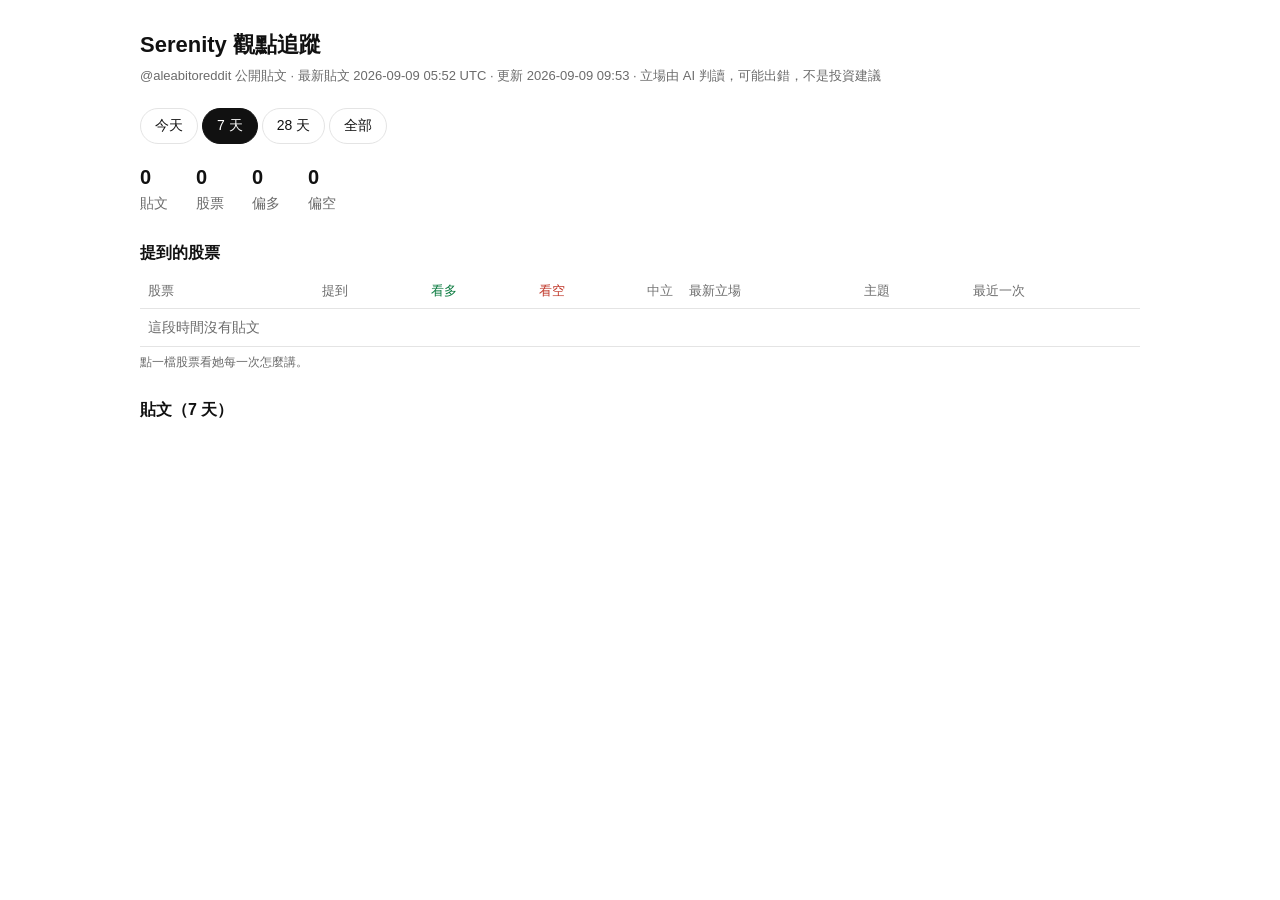
==== index.html @ c9e7c9fe "Serenity X 觀點追蹤器 v2：抓貼文、AI 判讀多空、中文儀表板 Co-Authored-By: Claude Fable 5.1 <noreply@anthropic.com>" ====
<!doctype html>
<html lang="zh-Hant"><head><meta charset="utf-8"><meta name="viewport" content="width=device-width,initial-scale=1">
<title>Serenity 觀點追蹤</title>
<style>
:root{--fg:#111;--mute:#6b6b6b;--line:#e4e4e4;--bg:#fff;--bull:#0a7a3f;--bear:#c0392b;--neu:#777;--hl:#f5f5f5}
*{box-sizing:border-box}
body{margin:0;background:var(--bg);color:var(--fg);font:15px/1.55 "Noto Sans TC",-apple-system,BlinkMacSystemFont,"PingFang TC","Segoe UI",sans-serif}
main{max-width:1040px;margin:0 auto;padding:28px 20px 80px}
h1{font-size:22px;margin:0 0 4px;font-weight:700}
.sub{color:var(--mute);font-size:13px;margin-bottom:22px}
.tabs{display:flex;gap:4px;margin-bottom:18px}
.tabs button{border:1px solid var(--line);background:#fff;padding:6px 14px;border-radius:999px;font:inherit;font-size:14px;cursor:pointer;color:var(--fg)}
.tabs button.on{background:var(--fg);color:#fff;border-color:var(--fg)}
.stats{display:flex;gap:28px;margin-bottom:22px;font-size:14px;color:var(--mute)}
.stats b{color:var(--fg);font-size:20px;display:block;font-weight:600}
h2{font-size:16px;margin:26px 0 10px;font-weight:600}
table{width:100%;border-collapse:collapse;font-size:14px}
th{text-align:left;font-weight:500;color:var(--mute);border-bottom:1px solid var(--line);padding:6px 8px;font-size:13px}
td{padding:8px;border-bottom:1px solid var(--line);vertical-align:top}
tr.row{cursor:pointer}
tr.row:hover td{background:var(--hl)}
tr.row.sel td{background:var(--hl)}
.num{text-align:right;font-variant-numeric:tabular-nums}
.bull{color:var(--bull)}.bear{color:var(--bear)}.neu{color:var(--neu)}
.tag{display:inline-block;font-size:12px;padding:1px 7px;border-radius:4px;border:1px solid currentColor;line-height:1.5;margin-right:6px;white-space:nowrap}
.post{padding:12px 0;border-bottom:1px solid var(--line)}
.post .meta{font-size:12px;color:var(--mute);margin-bottom:4px}
.post .meta a{color:var(--mute)}
.post .lab{margin:2px 0 6px;font-size:13px}
.post .lab span{margin-right:10px}
.post .txt{white-space:pre-wrap;color:#333;font-size:14px}
.post .quoted{margin-top:6px;padding-left:10px;border-left:2px solid var(--line);color:var(--mute);font-size:13px;white-space:pre-wrap}
details summary{cursor:pointer;color:var(--mute);font-size:13px}
#drill{margin-top:8px}
.close{float:right;font-size:13px;color:var(--mute);cursor:pointer;background:none;border:0;font:inherit}
.note{color:var(--mute);font-size:12px;margin-top:6px}
@media(max-width:640px){.stats{gap:16px;flex-wrap:wrap}td,th{padding:6px 4px}.hidem{display:none}}
</style></head><body><main>
<h1>Serenity 觀點追蹤</h1>
<div class="sub">@aleabitoreddit 公開貼文 · 最新貼文 2026-09-09 05:52 UTC · 更新 2026-09-09 09:53 · 立場由 AI 判讀，可能出錯，不是投資建議</div>
<div class="tabs" id="tabs"><button data-d="1">今天</button><button data-d="7" class="on">7 天</button><button data-d="28">28 天</button><button data-d="0">全部</button></div>
<div class="stats" id="stats"></div>
<h2>提到的股票</h2>
<table id="tk"><thead><tr><th>股票</th><th class="num">提到</th><th class="num bull">看多</th><th class="num bear">看空</th><th class="num neu">中立</th><th>最新立場</th><th class="hidem">主題</th><th class="hidem">最近一次</th></tr></thead><tbody></tbody></table>
<div class="note">點一檔股票看她每一次怎麼講。</div>
<div id="drill"></div>
<h2 id="tl-h">貼文</h2>
<div id="tl"></div>
</main>
<script>
const DATA=[{"id": "2097563877273989456", "link": "https://x.com/aleabitoreddit/status/2097563877273989456", "author": "aleabitoreddit", "time": "2026-09-09T05:52:53.000Z", "text": "Special thank you to awodias for the crowdsourced channel check all the way from CIOE 2026 Shenzhen!\n\n- Confirmed that $SIVE is actively engaged with Chinese pluggable makers\n\n- $SIVE has raised lasers prices given tight supply\n\n- 70mW lasers seem the most tight given association", "social": "", "quoted": "$SIVE — quick channel check from Sivers’ booth at CIOE 2026 today.\n\nStopped by Sivers’ booth and spoke with their Sales Director for China, Korea & Japan.\n\nA few takeaways from our conversation:\n\n1/ China customer engagement\n\nQ: Are you currently in contact with Chinese  x.com/aleabitoreddit…", "tickers": [{"t": "SIVE", "stance": "bullish", "reason": "raising laser prices amid tight supply, active China engagement", "reason_zh": "雷射漲價，積極接觸中國客戶"}], "theme": "CW lasers", "paywalled": false, "zh": "特別感謝 awodias，從 CIOE 2026 深圳幫忙做通路查核。\n確認 $SIVE 有積極跟中國插拔式模組廠商接觸。\n$SIVE 因供給吃緊已調漲雷射價格。\n70mW 雷射看起來最吃緊。", "quoted_zh": "$SIVE，今天在 CIOE 2026 對 Sivers 攤位做了快速通路查核。\n在 Sivers 攤位停留，跟他們負責中國、韓國、日本的業務總監聊過。\n幾個重點:\n1/ 中國客戶接觸\n問:你們目前有跟中國…", "theme_zh": "連續波雷射"}, {"id": "2097399066959491480", "link": "https://x.com/aleabitoreddit/status/2097399066959491480", "author": "aleabitoreddit", "time": "2026-09-08T18:58:00.000Z", "text": "How", "social": "", "quoted": "", "tickers": [], "theme": "", "paywalled": false, "zh": "為什麼", "quoted_zh": "", "theme_zh": ""}, {"id": "2097365614402969638", "link": "https://x.com/aleabitoreddit/status/2097365614402969638", "author": "aleabitoreddit", "time": "2026-09-08T16:45:04.000Z", "text": "Goldman Sachs in their recent note upgraded their global optical module market forecast to:  \n\n- $67.7 billion (+33% revision) for 2026\n- $131.4 billion (+81% revision) for 2027\n- $148.5 billion (+115% revision) for 2028\n\nFor \n$NVDA\n Rubin Ultra, GS increased its modeled optical", "social": "", "quoted": "", "tickers": [{"t": "NVDA", "stance": "neutral", "reason": "GS raised optical forecasts, modeled Rubin Ultra optical content", "reason_zh": "高盛上調光模組預測與含量"}], "theme": "optical modules", "paywalled": false, "zh": "高盛最新報告上調全球光模組市場預測:\n2026年 $67.7 billion（上修 +33%）\n2027年 $131.4 billion（上修 +81%）\n2028年 $148.5 billion（上修 +115%）\n針對 $NVDA Rubin Ultra，高盛也調高了模型中的光…", "quoted_zh": "", "theme_zh": "光模組"}, {"id": "2097359810950037904", "link": "https://x.com/aleabitoreddit/status/2097359810950037904", "author": "aleabitoreddit", "time": "2026-09-08T16:22:00.000Z", "text": "Think optical rally today from $SIVE to $AAOI was …", "social": "", "quoted": "", "tickers": [{"t": "SIVE", "stance": "neutral", "reason": "part of today's optical rally, view cut off", "reason_zh": "今日光通訊漲勢一環，內容截斷"}, {"t": "AAOI", "stance": "neutral", "reason": "part of today's optical rally, view cut off", "reason_zh": "今日光通訊漲勢一環，內容截斷"}], "theme": "optical rally", "paywalled": true, "zh": "覺得今天光通訊股從 $SIVE 到 $AAOI 的漲勢是…", "quoted_zh": "", "theme_zh": "光通訊漲勢"}, {"id": "2097348486635368686", "link": "https://x.com/aleabitoreddit/status/2097348486635368686", "author": "aleabitoreddit", "time": "2026-09-08T15:37:00.000Z", "text": "Okay I know this is US time and this is a Taiwan stock...\n\nBut I really am starting to think $ESMT (3006) can cook like \n$SNDK\n. And I’m excited.\n\nSo hopefully in a few months, people can something say similar... \n\nFUN FACT CHAT: \n\nDid you know.. 1 old DDR2 memory chip is.. ~$0.96?", "social": "", "quoted": "Is it for real that you could buy this miracle stock for $1,000 a month ago????\n\nAnyone out there who was hyping up the AI bubble collapse? Anyone????\n\nSanDisk is the sun that never sets🌞 x.com/RRRNvjP8/statu…", "tickers": [{"t": "ESMT (3006)", "stance": "bullish", "reason": "thinks it can replicate SanDisk's run, author excited", "reason_zh": "覺得能複製SanDisk漲勢"}], "theme": "legacy memory", "paywalled": false, "zh": "好啦我知道現在是美股時間，這是台股。\n但我真的開始覺得 $ESMT (3006) 可以像 $SNDK 一樣噴。我很興奮。\n希望幾個月後大家也能說出類似的話。\n冷知識時間:\n你知道嗎，一顆舊的 DDR2 記憶體晶片現在大概 $0.96。", "quoted_zh": "這支神奇股票一個月前真的可以用 $1,000 買到?\n那些之前一直唱衰AI泡沫要破的人呢?\nSanDisk 是永不落下的太陽🌞…", "theme_zh": "傳統記憶體"}, {"id": "2097327653116363127", "link": "https://x.com/aleabitoreddit/status/2097327653116363127", "author": "aleabitoreddit", "time": "2026-09-08T14:14:13.000Z", "text": "$NBIS\n is back, and coming in hot with a new partnership with \n$PLTR\n.\n\nPalantir also named Nebius its preferred sovereign AI infrastructure partner.\n\nThe implications are potentially significant considering Palantir’s existing relations with the US Gov + Enterprises.", "social": "", "quoted": "Nebius [ $NBIS ] at $86.69 is the purest Neocloud and AI-infra asymmetry left. \n\nThis is the highest revenue Neocloud untouched by $CIFR | $WULF and colo providers that has no:\n\n- Plaguing uncertainty that $IREN, $ORCL face from  full-stack execution. \n\n- High interest debt that  x.com/aleabitoreddi", "tickers": [{"t": "NBIS", "stance": "bullish", "reason": "new PLTR partnership seen as significant given Palantir's gov/enterprise ties", "reason_zh": "PLTR新合作，藉政府企業關係"}], "theme": "neoclouds", "paywalled": false, "zh": "$NBIS 回來了，還跟 $PLTR 建立新合作，來勢洶洶。\nPalantir 也把 Nebius 列為首選的主權AI基礎設施合作夥伴。\n考慮到 Palantir 跟美國政府和企業原本就有關係，這件事影響可能不小。", "quoted_zh": "Nebius [$NBIS] 股價 $86.69，是僅存最純的 Neocloud 與AI基礎設施錯價機會。\n這是營收最高的 Neocloud，不像 $CIFR、$WULF 和機房代管商，沒有:\n- $IREN、$ORCL 面臨的全棧執行不確定性。\n- 高利率負債…", "theme_zh": "新雲端業者"}, {"id": "2097321349555306512", "link": "https://x.com/aleabitoreddit/status/2097321349555306512", "author": "aleabitoreddit", "time": "2026-09-08T13:49:10.000Z", "text": "$AMZN\n signs a new deal with \n$QCOM\n, giving Amazon the right to buy a ~$4B stake of Qualcomm through warrants.\n\nAt this rate.. Amazon will be more of a semi ETF than \n$NVDA\n?\n\nGiven their existing equity/warrants with AlChip, \n$MRVL\n, \n$ALAB\n, \n$AAOI\n, and others.\n\nThis of course is linked", "social": "", "quoted": "", "tickers": [{"t": "AMZN", "stance": "neutral", "reason": "new warrant deal with QCOM, notes growing semi exposure", "reason_zh": "QCOM認股權，半導體曝險增加"}, {"t": "QCOM", "stance": "neutral", "reason": "Amazon gets right to buy ~$4B stake via warrants", "reason_zh": "認股權可買約$4B股份"}], "theme": "semi investments", "paywalled": false, "zh": "$AMZN 跟 $QCOM 簽新合約，讓 Amazon 有權透過認股權證買下約 $4B 的 Qualcomm 股份。\n照這樣下去，Amazon 會不會比 $NVDA 更像半導體ETF?\n畢竟他們已經持有 AlChip、$MRVL、$ALAB、$AAOI 等公司的股權或認股權證。\n這當然跟…", "quoted_zh": "", "theme_zh": "半導體投資"}, {"id": "2097309699645546763", "link": "https://x.com/aleabitoreddit/status/2097309699645546763", "author": "aleabitoreddit", "time": "2026-09-08T13:02:53.000Z", "text": "Wow, \n$HOOD\n has taken minority ownership in Crypto‌.com.\n\nIt does feel like the future of the finance industry is slowly consolidating around Stripe/Robinhood.\n\nEspecially after the successful expansion of Robinhood Chain, Prediction Markets, and Credit Cards/Banking.", "social": "", "quoted": "", "tickers": [{"t": "HOOD", "stance": "bullish", "reason": "minority stake in Crypto.com continues successful expansion strategy", "reason_zh": "入股加密貨幣平台，擴張延續"}], "theme": "fintech consolidation", "paywalled": false, "zh": "哇，$HOOD 入股 Crypto.com，拿到少數股權。\n感覺金融業的未來正慢慢往 Stripe 和 Robinhood 集中。\n尤其 Robinhood Chain、預測市場、信用卡和銀行業務都擴張成功之後更明顯。", "quoted_zh": "", "theme_zh": "金融整合"}, {"id": "2097232588796780856", "link": "https://x.com/aleabitoreddit/status/2097232588796780856", "author": "aleabitoreddit", "time": "2026-09-08T07:56:28.000Z", "text": "So \n$INTC\n is raising PC CPU prices by 10% apparently in October per Digitimes, which I think markets might appreciate.\n\nThe legacy memory trade also just going brrr from August revenues:\n\n-> ESMT revenue up ~+605% Y/Y, 16.4% M/M\nWhich is interesting given gross margins also rising", "social": "", "quoted": "", "tickers": [{"t": "INTC", "stance": "bullish", "reason": "raising PC CPU prices 10%, thinks market will appreciate it", "reason_zh": "CPU漲價10%，看好市場買單"}, {"t": "ESMT (3006)", "stance": "bullish", "reason": "August revenue up ~605% Y/Y with rising gross margins", "reason_zh": "8月營收年增605%，毛利升"}], "theme": "legacy memory", "paywalled": false, "zh": "根據 Digitimes，$INTC 十月起 PC CPU 要漲價10%，我覺得市場應該會買單。\n傳統記憶體這波交易也因為8月營收持續發燒:\nESMT 營收年增約 +605%，月增16.4%。\n毛利率也同步上升，這點很有意思…", "quoted_zh": "", "theme_zh": "傳統記憶體"}, {"id": "2097200456090952096", "link": "https://x.com/aleabitoreddit/status/2097200456090952096", "author": "aleabitoreddit", "time": "2026-09-08T05:48:47.000Z", "text": "Glad $SIVE is attending CIOE Shenzen and hope my followers can go too!\n\nIf you want my read on current landscape:\n\n-> Chinese pluggable makers like CIG (剑桥科技) are facing severe shortages in 70mW-200mW lasers.\n\nIf you look at filings from CIG, they claim \"substantially longer", "social": "", "quoted": "Interesting, thought to check how many years $SIVE has attended CIOE Shenzen (seeing as they will be there Sept 9-11) and from my research it seems like they haven't since attended since 2019, when they went as Sivers Photonics.\n\nI might be reading into it too much but it could", "tickers": [{"t": "SIVE", "stance": "bullish", "reason": "glad they're attending CIOE, positive read on current landscape", "reason_zh": "高興參展CIOE，看法正面"}, {"t": "CIG (剑桥科技)", "stance": "neutral", "reason": "facing severe shortages in 70-200mW lasers per filings", "reason_zh": "70-200mW雷射嚴重缺貨"}], "theme": "CW lasers", "paywalled": false, "zh": "很高興 $SIVE 參加 CIOE 深圳展，希望我的粉絲們也能去!\n如果你想知道我對現況的看法:\n中國插拔式模組廠商像 CIG（劍橋科技）在70mW到200mW雷射上面臨嚴重缺貨。\n看 CIG 的財報揭露，他們說「明顯更長…", "quoted_zh": "有意思，想確認一下 $SIVE 參加 CIOE 深圳展幾年了（因為他們9月9到11日會在場），查了一下發現他們自2019年以 Sivers Photonics 名義參加後，好像就沒再參加過。\n我可能想太多了，但這也許…", "theme_zh": "連續波雷射"}, {"id": "2097019634822316470", "link": "https://x.com/aleabitoreddit/status/2097019634822316470", "author": "aleabitoreddit", "time": "2026-09-07T17:50:16.000Z", "text": "So was just revisiting some consortiums again:\n\nTh…", "social": "", "quoted": "", "tickers": [], "theme": "", "paywalled": true, "zh": "剛剛又重新看了一下一些聯盟:\n這…", "quoted_zh": "", "theme_zh": ""}, {"id": "2097005818302607682", "link": "https://x.com/aleabitoreddit/status/2097005818302607682", "author": "aleabitoreddit", "time": "2026-09-07T16:55:22.000Z", "text": "I don’t think I want to be in this timeline anymore. \n\nWe got AGI with Astra and Hunter Biden $LAPTOP in the same weekend.", "social": "", "quoted": "", "tickers": [], "theme": "", "paywalled": false, "zh": "我不想活在這個時間線了。\n同一個週末，我們同時遇到 Astra 的 AGI 消息，還有 Hunter Biden $LAPTOP 的事。", "quoted_zh": "", "theme_zh": ""}, {"id": "2096933313785242098", "link": "https://x.com/aleabitoreddit/status/2096933313785242098", "author": "aleabitoreddit", "time": "2026-09-07T12:07:15.000Z", "text": "Uhh chat, did we accidentally AI bottleneck-pill Warren Buffett's \n$BRK.B\n successor Greg Abel?", "social": "", "quoted": "", "tickers": [], "theme": "", "paywalled": false, "zh": "呃，各位，我們是不是不小心把 AI 瓶頸的想法灌輸給 Warren Buffett 的 $BRK.B 接班人 Greg Abel 了?", "quoted_zh": "", "theme_zh": ""}, {"id": "2096904209371427277", "link": "https://x.com/aleabitoreddit/status/2096904209371427277", "author": "aleabitoreddit", "time": "2026-09-07T10:11:36.000Z", "text": "New report from Bloomberg on $IQE:\n\n“indium phosphide substrates is emerging as a key risk for the semiconductor industry.”\n\nI wonder who could have guessed this last year with \n$AXTI\n?", "social": "", "quoted": "Oh look… a new report by Reuters shows China’s control over InP threatens the AI DC buildout.\n\nWho could have guessed $AXTI would have been a major point of failure?  x.com/aleabitoreddit…", "tickers": [{"t": "IQE", "stance": "bullish", "reason": "Bloomberg flags InP substrates as key semiconductor supply risk", "reason_zh": "示警InP基板供應風險"}, {"t": "AXTI", "stance": "bullish", "reason": "author says he called this InP risk last year", "reason_zh": "作者說去年就猜到InP風險"}], "theme": "InP substrates", "paywalled": false, "zh": "Bloomberg 針對 $IQE 出了新報告:\n「磷化銦基板正成為半導體產業的關鍵風險。」\n去年就靠 $AXTI 猜到這件事的人是誰呢?", "quoted_zh": "你看…路透社新報告指出，中國掌控磷化銦（InP）會威脅AI資料中心的建設。\n誰能猜到 $AXTI 會是主要的失效點呢?…", "theme_zh": "磷化銦基板"}, {"id": "2096890295128625153", "link": "https://x.com/aleabitoreddit/status/2096890295128625153", "author": "aleabitoreddit", "time": "2026-09-07T09:16:19.000Z", "text": "I'll let you decide that for yourself since that was an illustrative laser revenue modeling off $SIVE 100M CW DFB laser/year target. \n\nBut... do you want to know the main reason I like laser companies so much?\n\nThey don't just have to stay laser companies... just look at \n$LITE\n!", "social": "", "quoted": "What do you think is a fair revenue multiple you would assign to $SIVE if their recent expansion is able to deliver on $625M-$1.25B of annualized revenue?", "tickers": [{"t": "SIVE", "stance": "bullish", "reason": "modeled 100M CW DFB laser/year revenue target", "reason_zh": "模型設定年產1億顆雷射目標"}, {"t": "LITE", "stance": "bullish", "reason": "cited as example of laser company expanding beyond lasers", "reason_zh": "舉例說明雷射公司能跨業擴張"}], "theme": "CW lasers", "paywalled": false, "zh": "這個留給你自己判斷，因為那只是根據 $SIVE 每年一億顆 CW DFB 雷射目標做的示範性營收模型。\n不過...你想知道我為什麼這麼愛雷射公司嗎?\n因為他們不一定要一直當雷射公司...看看 $LITE 就知道!", "quoted_zh": "如果 $SIVE 最近的擴產真的能達到 $625M 到 $1.25B 的年化營收，你覺得該給他們多少倍的合理營收本益比?", "theme_zh": "連續波雷射"}, {"id": "2096858276290015563", "link": "https://x.com/aleabitoreddit/status/2096858276290015563", "author": "aleabitoreddit", "time": "2026-09-07T07:09:05.000Z", "text": "Is there any other industry... Where every investor is cheering for shortages and price hikes? \n\nSED reported today that: Samsung / \n$SKHY\n \"stockpiles have fallen to less than 10 days of supply, and a severe shortage could emerge next year, according to a new forecast\"\n\nKB", "social": "", "quoted": "", "tickers": [{"t": "Samsung", "stance": "bullish", "reason": "stockpiles under 10 days supply, severe shortage forecast next year", "reason_zh": "庫存不到10天，明年恐嚴重短缺"}, {"t": "SKHY", "stance": "bullish", "reason": "same memory stockpile shortage read", "reason_zh": "同樣是記憶體庫存缺貨的解讀"}], "theme": "legacy memory", "paywalled": false, "zh": "到底還有哪個產業...投資人會為缺貨跟漲價歡呼的?\nSED 今天報導，三星 / $SKHY「庫存已經降到不到10天的供應量，新預測顯示明年可能出現嚴重短缺」\nKB…", "quoted_zh": "", "theme_zh": "傳統記憶體"}, {"id": "2096814311306129776", "link": "https://x.com/aleabitoreddit/status/2096814311306129776", "author": "aleabitoreddit", "time": "2026-09-07T04:14:23.000Z", "text": "Got curious and decided to track which thesis of mine were still up 100%+ YTD after the recent drawdown: \n\n1. \n$AXTI\n - InP substrates\n2. \n$NBIS\n - Neoclouds\n3. \n$MU\n - Memory\n4. \n$INTC\n - Foundry\n5. \n$LITE\n - Photonics\n6. $IQE - Epiwafers\n7. \n$AAOI\n - Photonics\n8. $GDRZF - Venezuela\n9.", "social": "", "quoted": "", "tickers": [{"t": "AXTI", "stance": "bullish", "reason": "InP thesis up 100%+ YTD", "reason_zh": "InP論點今年漲逾100%"}, {"t": "NBIS", "stance": "bullish", "reason": "Neoclouds thesis up 100%+ YTD", "reason_zh": "新雲端論點今年漲逾100%"}, {"t": "MU", "stance": "bullish", "reason": "Memory thesis up 100%+ YTD", "reason_zh": "記憶體論點今年漲逾100%"}, {"t": "INTC", "stance": "bullish", "reason": "Foundry thesis up 100%+ YTD", "reason_zh": "晶圓代工論點漲逾100%"}, {"t": "LITE", "stance": "bullish", "reason": "Photonics thesis up 100%+ YTD", "reason_zh": "光通訊論點漲逾100%"}, {"t": "IQE", "stance": "bullish", "reason": "Epiwafers thesis up 100%+ YTD", "reason_zh": "磊晶片論點漲逾100%"}, {"t": "AAOI", "stance": "bullish", "reason": "Photonics thesis up 100%+ YTD", "reason_zh": "光通訊論點漲逾100%"}, {"t": "GDRZF", "stance": "bullish", "reason": "Venezuela thesis up 100%+ YTD", "reason_zh": "委內瑞拉論點漲逾100%"}], "theme": "portfolio theses", "paywalled": false, "zh": "好奇就去查了一下，最近這波回檔之後，我哪些投資論點今年至今還是上漲100%以上:\n1. $AXTI，磷化銦基板\n2. $NBIS，新雲端業者\n3. $MU，記憶體\n4. $INTC，晶圓代工\n5. $LITE，光通訊\n6. $IQE，磊晶片\n7. $AAOI，光通訊\n8. $GDRZF，委內瑞拉\n9. …", "quoted_zh": "", "theme_zh": "投資論點"}, {"id": "2096780048187773122", "link": "https://x.com/aleabitoreddit/status/2096780048187773122", "author": "aleabitoreddit", "time": "2026-09-07T01:58:14.000Z", "text": "Just my random thought on my favorite mega-cap sto…", "social": "", "quoted": "", "tickers": [], "theme": "", "paywalled": true, "zh": "只是我對我最愛的大型股隨便想到的…", "quoted_zh": "", "theme_zh": ""}, {"id": "2096749796023538032", "link": "https://x.com/aleabitoreddit/status/2096749796023538032", "author": "aleabitoreddit", "time": "2026-09-06T23:58:01.000Z", "text": "Oh cool! $SIVE also made it there on cnyes too (leading Taiwan financial media)!\n\nThe English translation might be off a bit, but this was summarizing Sivers surprising 100M+ CW DFB annual laser capacity expansion, ~ operational Q4 2027.\n\nAnd how given historical ASP from", "social": "", "quoted": "I didn’t know my ESMT thesis was making some rounds in Taiwanese media like Cnyes/Anue.\n\nJust found it funny that I wanted to read about any recent commentary, then my name kept appearing…\n\nSpecial thanks to BlockBeats for the original coverage.  x.com/aleabitoreddit…", "tickers": [{"t": "SIVE", "stance": "bullish", "reason": "Taiwan media coverage of 100M+ CW DFB laser capacity expansion", "reason_zh": "台灣媒體報導1億顆雷射擴產"}], "theme": "CW lasers", "paywalled": false, "zh": "哦酷! $SIVE 也上了 cnyes（台灣主要財經媒體）!\n英文翻譯可能有點不準，但大意是在講 Sivers 意外宣布擴產超過1億顆 CW DFB 雷射的年產能，預計2027年第四季量產。\n還有從歷史平均售價來看…", "quoted_zh": "沒想到我的 ESMT 論點在台灣媒體像 Cnyes/鉅亨網上被討論。\n覺得蠻好笑的，我只是想看看最近有什麼評論，結果一直看到自己的名字…\n特別感謝 BlockBeats 的原始報導。…", "theme_zh": "連續波雷射"}, {"id": "2096721917386641756", "link": "https://x.com/aleabitoreddit/status/2096721917386641756", "author": "aleabitoreddit", "time": "2026-09-06T22:07:14.000Z", "text": "I didn’t know my ESMT thesis was making some rounds in Taiwanese media like Cnyes/Anue.\n\nJust found it funny that I wanted to read about any recent commentary, then my name kept appearing…\n\nSpecial thanks to BlockBeats for the original coverage.", "social": "", "quoted": "Yep, ESMT (3006) has exposure to multiple legacy memory segments.\n\nHas a portfolio of: SLC/SPI NAND, NOR Flash, DDR2/DDR3, MCP/eMCP, so all the fun legacy stuff.\n\nIf you want to look at broader industry price hikes coming up that ESMT has exposure to:  \n\n1. SLC NAND: ~120-170% x.com/Joylou1209/sta…", "tickers": [{"t": "ESMT (3006)", "stance": "bullish", "reason": "legacy memory exposure amid industry price hikes", "reason_zh": "傳統記憶體布局，產業將漲價"}], "theme": "legacy memory", "paywalled": false, "zh": "沒想到我的 ESMT 論點在台灣媒體像 Cnyes/鉅亨網上被討論。\n覺得蠻好笑的，我只是想看看最近有什麼評論，結果一直看到自己的名字。\n特別感謝 BlockBeats 的原始報導。", "quoted_zh": "對，ESMT（3006）在好幾個傳統記憶體領域都有布局。\n產品線包含: SLC/SPI NAND、NOR Flash、DDR2/DDR3、MCP/eMCP，都是傳統老產品。\n如果想看 ESMT 有布局、產業接下來會漲價的項目:\n1. SLC NAND: 漲幅約120-170%…", "theme_zh": "傳統記憶體"}, {"id": "2096605093986787380", "link": "https://x.com/aleabitoreddit/status/2096605093986787380", "author": "aleabitoreddit", "time": "2026-09-06T14:23:02.000Z", "text": "I asked OpenAI Astra Ultra + Anthropic Fable 5.1 Max to make me a 5x-10x return type portfolio in 1 year. \n\nBurnt a lot of credits, and the results are in: \n\nOpenAI: - \n$KYTX\n (autoimmune CAR-T results)\n- \n$PRQR\n (human RNA-editing datasets)\n- \n$VSTM\n (KRAS cancer-drug)\n- \n$CNTB\n (asthma", "social": "", "quoted": "OpenAI's Astra is now available.", "tickers": [{"t": "KYTX", "stance": "neutral", "reason": "AI-generated pick for autoimmune CAR-T results, no personal view given", "reason_zh": "AI選股,CAR-T結果,無評論"}, {"t": "PRQR", "stance": "neutral", "reason": "AI-generated pick for human RNA-editing datasets, no personal view given", "reason_zh": "AI選股,RNA編輯數據,無評論"}, {"t": "VSTM", "stance": "neutral", "reason": "AI-generated pick for KRAS cancer drug, no personal view given", "reason_zh": "AI選股,KRAS癌症藥,無評論"}, {"t": "CNTB", "stance": "neutral", "reason": "AI-generated pick for asthma, no personal view given", "reason_zh": "AI選股,氣喘相關,無評論"}], "theme": "AI stock picks", "paywalled": false, "zh": "我請 OpenAI Astra Ultra 加 Anthropic Fable 5.1 Max,幫我做一個一年報酬 5 倍到 10 倍的投資組合。燒了很多額度,結果出來了。OpenAI:$KYTX(自體免疫 CAR-T 結果)、$PRQR(人類 RNA 編輯數據)、$VSTM(KRAS 癌症藥物)、$CNTB(氣喘", "quoted_zh": "OpenAI 的 Astra 現在上線了。", "theme_zh": "AI選股"}, {"id": "2096455073580908908", "link": "https://x.com/aleabitoreddit/status/2096455073580908908", "author": "aleabitoreddit", "time": "2026-09-06T04:26:54.000Z", "text": "I’m not sure how OpenAI was likely holding off their IPO to 2027.\n\nBecause they had concerns about a $1T valuation 3 months ago.\n\nThen Anthropic investors go and say **** it, lets one-up \n$SPCX\n and IPO at $2T next month?", "social": "", "quoted": "", "tickers": [], "theme": "IPO valuation", "paywalled": false, "zh": "我不太懂 OpenAI 為什麼可能把 IPO 延到 2027 年。因為三個月前他們還在擔心 1 兆美元估值太高。結果 Anthropic 的投資人直接說算了,不管了,要贏過 $SPCX,下個月就用 2 兆美元估值 IPO?", "quoted_zh": "", "theme_zh": "IPO估值"}, {"id": "2096149203278037407", "link": "https://x.com/aleabitoreddit/status/2096149203278037407", "author": "aleabitoreddit", "time": "2026-09-05T08:11:29.000Z", "text": "Now that \n$MU\n to \n$SNDK\n have pulled a major recovery. \n\nGood to have a reminder that the memory bottleneck hasn’t changed!\n\nSame with CW lasers… substrates… or others.\n\nBut short term sentiment (depending on prices/macro) often does.\n\nI think a lot of demand imbalances get worse", "social": "", "quoted": "Yes, I'm still bullish on memory like $MU / Samsung.\n\nAs I said earlier, markets tend to rotate from bottleneck to bottleneck.\n\nThis week it looks $AXTI to $LITE in the photonics sector is the focus again. \n\nThe thing is... the primary thing that changed are the stock prices,  x.com/KostasMoschova…", "tickers": [{"t": "MU", "stance": "bullish", "reason": "Memory bottleneck unchanged, demand imbalances getting worse despite price recovery", "reason_zh": "記憶體瓶頸沒變,供需失衡惡化中"}, {"t": "SNDK", "stance": "bullish", "reason": "Memory bottleneck unchanged, demand imbalances getting worse despite price recovery", "reason_zh": "記憶體瓶頸沒變,供需失衡惡化中"}], "theme": "legacy memory", "paywalled": false, "zh": "$MU 到 $SNDK 都已經出現明顯反彈。剛好提醒大家,記憶體的瓶頸沒有變。CW 雷射、基板等等也一樣。但短期市場情緒(看價格和總經)常常會變。我覺得很多供需失衡會惡化", "quoted_zh": "對,我對記憶體像 $MU、三星還是看多。我之前說過,市場常常從一個瓶頸轉到下一個瓶頸。這禮拜看起來光子產業的 $AXTI 到 $LITE 又變成焦點。重點是,真正改變的只有股價,x.com/KostasMoschova…", "theme_zh": "舊世代記憶體"}, {"id": "2096122640465645937", "link": "https://x.com/aleabitoreddit/status/2096122640465645937", "author": "aleabitoreddit", "time": "2026-09-05T06:25:56.000Z", "text": "I think this approach is great: drawing from my research on older-generation memory chips like ESMT DDR2/DDR3, and applying it by analogy.\n\nOr taking the perspective I developed during my $AAOI research on the supply-demand imbalance for CW lasers, and applying it to A-shares.", "social": "", "quoted": "@grok Does China have any listed companies that produce DDR2/DDR3 comparable to ESMT?", "tickers": [{"t": "ESMT (3006)", "stance": "bullish", "reason": "DDR2/DDR3 research approach reused as analogy, thesis still holds", "reason_zh": "DDR2/DDR3研究拿來類比,論點還成立"}, {"t": "AAOI", "stance": "bullish", "reason": "CW laser supply-demand imbalance thesis reused as analogy for A-shares", "reason_zh": "CW雷射供需失衡論點,套用到A股"}], "theme": "supply-demand imbalance", "paywalled": false, "zh": "我覺得這個方法很棒:用我研究舊世代記憶體晶片(像 ESMT 的 DDR2/DDR3)的心得,類比套用過去。或是用我研究 $AAOI 時,對 CW 雷射供需失衡的觀點,套用到 A 股上。", "quoted_zh": "@grok 中國有沒有上市公司生產 DDR2/DDR3,規模跟 ESMT 差不多的?", "theme_zh": "供需失衡"}, {"id": "2095974877115380043", "link": "https://x.com/aleabitoreddit/status/2095974877115380043", "author": "aleabitoreddit", "time": "2026-09-04T20:38:46.000Z", "text": "There's actually a whole new universe I haven't di…", "social": "", "quoted": "", "tickers": [], "theme": "", "paywalled": true, "zh": "其實還有一整個全新的領域我還沒…", "quoted_zh": "", "theme_zh": ""}, {"id": "2095957075302273257", "link": "https://x.com/aleabitoreddit/status/2095957075302273257", "author": "aleabitoreddit", "time": "2026-09-04T19:28:02.000Z", "text": "OpenAI's Astra is now available.", "social": "", "quoted": "", "tickers": [], "theme": "", "paywalled": false, "zh": "OpenAI 的 Astra 現在上線了。", "quoted_zh": "", "theme_zh": ""}, {"id": "2095882424932766163", "link": "https://x.com/aleabitoreddit/status/2095882424932766163", "author": "aleabitoreddit", "time": "2026-09-04T14:31:24.000Z", "text": "Let me get this straight chat… you have:\n\n\n$NVDA\n 70% supply constrained revenue growth projections (would be 100%+)\n\n\n$AVGO\n AI revenue growing 100%+ Y/Y for next 2 years from mid ~$50B -> $230B\n\nOpenAI Astra blowing away AGI benchmarks and starting to train itself.\n\n\n$MSFT\n / \n$GOOGL", "social": "", "quoted": "", "tickers": [{"t": "NVDA", "stance": "bullish", "reason": "70% supply-constrained growth, would be 100%+ without constraints", "reason_zh": "供應受限成長70%,解限後上看100%+"}, {"t": "AVGO", "stance": "bullish", "reason": "AI revenue to double for two years, mid-$50B to $230B", "reason_zh": "AI營收兩年翻倍,500億到2300億"}, {"t": "MSFT", "stance": "bullish", "reason": "Grouped as AI beneficiary in sarcastic overwhelming bull case list", "reason_zh": "被列入AI受惠股,語氣諷刺看多過頭"}, {"t": "GOOGL", "stance": "bullish", "reason": "Grouped as AI beneficiary in sarcastic overwhelming bull case list", "reason_zh": "被列入AI受惠股,語氣諷刺看多過頭"}], "theme": "AI capex", "paywalled": false, "zh": "讓我搞清楚喔,各位。你們現在有:$NVDA 因為供應受限,營收成長預測只有 70%(拿掉限制的話會超過 100%)。$AVGO 的 AI 營收未來兩年年增率超過 100%,從約 500 億美元成長到 2300 億美元。OpenAI 的 Astra 把 AGI 基準測試全部打爆,還開始自我訓練。$MSFT、$GOOGL", "quoted_zh": "", "theme_zh": "AI資本支出"}, {"id": "2095851749127188691", "link": "https://x.com/aleabitoreddit/status/2095851749127188691", "author": "aleabitoreddit", "time": "2026-09-04T12:29:30.000Z", "text": "From my channel checks, it appears Korean retail is firmly siding with \n$HOOD\n over the \n$AMC\n CEO.\n\nKorean sources find the prospect of 40x leveraged Samsung / \n$SKHY\n a powerful enough argument to win the tokenization debate.", "social": "", "quoted": "", "tickers": [{"t": "HOOD", "stance": "neutral", "reason": "Korean retail reportedly siding with HOOD over AMC CEO in debate", "reason_zh": "傳韓國散戶挺HOOD,不挺AMC執行長"}, {"t": "Samsung", "stance": "neutral", "reason": "40x leveraged tokenized Samsung cited as retail's winning argument", "reason_zh": "40倍槓桿代幣化三星,被當致勝論點"}, {"t": "SKHY", "stance": "neutral", "reason": "Cited alongside Samsung as leveraged tokenized product example", "reason_zh": "與三星並列,槓桿代幣化商品範例"}], "theme": "tokenization", "paywalled": false, "zh": "根據我做的通路查訪,韓國散戶明顯站在 $HOOD 這邊,不挺 $AMC 執行長。韓國消息來源覺得,40 倍槓桿的三星、$SKHY,這個說法就足夠贏下代幣化的辯論。", "quoted_zh": "", "theme_zh": "代幣化"}, {"id": "2095823005595439615", "link": "https://x.com/aleabitoreddit/status/2095823005595439615", "author": "aleabitoreddit", "time": "2026-09-04T10:35:17.000Z", "text": "So... here's my take on US / China tensions: \n\nYou have European monopolies like:\n- \n$ASML\n (EUV)\n- $SOI (Photonics-SOI)\n- Zeiss SMT (ASML EUV supplier), Trumpf (ASML EUV laser supplier)\n\nJapan has many near/complete monoplies like:\n- TOK, JSR, ShinEstu, Fujifilm for EUV", "social": "", "quoted": "China reportedly halts some rare earth shipments to US.\n\nNot a new blanket ban, or any mention of specific rare earths. \n\nBut… if I had to guess, Japan is usually a decent indicator of what’s actively important since Japan:\n\n- “sources virtually all of its dysprosium and terbium", "tickers": [{"t": "ASML", "stance": "neutral", "reason": "Named as European EUV monopoly amid US/China tension discussion", "reason_zh": "歐洲EUV壟斷者,美中緊張議題提及"}, {"t": "SOI", "stance": "neutral", "reason": "Named as European photonics-SOI monopoly", "reason_zh": "歐洲光子SOI壟斷者"}, {"t": "Zeiss SMT", "stance": "neutral", "reason": "Named as ASML's EUV optics supplier, a European monopoly", "reason_zh": "ASML的EUV光學供應商,歐洲壟斷"}, {"t": "Trumpf", "stance": "neutral", "reason": "Named as ASML's EUV laser supplier, a European monopoly", "reason_zh": "ASML的EUV雷射供應商,歐洲壟斷"}, {"t": "TOK", "stance": "neutral", "reason": "Named as Japanese EUV material near-monopoly", "reason_zh": "日本EUV材料近乎壟斷"}, {"t": "JSR", "stance": "neutral", "reason": "Named as Japanese EUV material near-monopoly", "reason_zh": "日本EUV材料近乎壟斷"}, {"t": "ShinEtsu", "stance": "neutral", "reason": "Named as Japanese EUV material near-monopoly", "reason_zh": "日本EUV材料近乎壟斷"}, {"t": "Fujifilm", "stance": "neutral", "reason": "Named as Japanese EUV material near-monopoly", "reason_zh": "日本EUV材料近乎壟斷"}], "theme": "EUV supply chain", "paywalled": false, "zh": "先講一下我對美中緊張情勢的看法。歐洲有幾家壟斷型公司,像是:$ASML(EUV)、$SOI(光子 SOI)、Zeiss SMT(ASML 的 EUV 供應商)、Trumpf(ASML 的 EUV 雷射供應商)。日本也有很多接近或完全壟斷的公司,像是:TOK、JSR、ShinEtsu、Fujifilm,都是做 EUV 的", "quoted_zh": "傳中國暫停部分稀土出貨到美國。不是新的全面禁令,也沒提到是哪些稀土。不過,如果要我猜,日本通常是個不錯的指標,因為日本幾乎所有的鏑和鋱都靠", "theme_zh": "EUV供應鏈"}, {"id": "2095802636876619928", "link": "https://x.com/aleabitoreddit/status/2095802636876619928", "author": "aleabitoreddit", "time": "2026-09-04T09:14:21.000Z", "text": "China reportedly halts some rare earth shipments to US.\n\nNot a new blanket ban, or any mention of specific rare earths. \n\nBut… if I had to guess, Japan is usually a decent indicator of what’s actively important since Japan:\n\n- “sources virtually all of its dysprosium and terbium", "social": "", "quoted": "", "tickers": [], "theme": "rare earths", "paywalled": false, "zh": "傳中國暫停部分稀土出貨到美國。不是新的全面禁令,也沒提到是哪些稀土。不過,如果要我猜,日本通常是個不錯的指標,因為日本幾乎所有的鏑和鋱都靠", "quoted_zh": "", "theme_zh": "稀土"}, {"id": "2095590610967421206", "link": "https://x.com/aleabitoreddit/status/2095590610967421206", "author": "aleabitoreddit", "time": "2026-09-03T19:11:50.000Z", "text": "OpenAI GPT-6 Astra benchmarks got released. Looks both AGI and the Singularity are almost here.\n\nThe leap in eval performance:\n\nFrom 78.5% -> 100% on ExploitBench to 22.4% -> 64.6% on the Science benchmark is enormous. \n\nAnd the most striking part is the VP of Research comment", "social": "", "quoted": "Could you post your thoughts on the new Astra 6 benchmarks from open AI ? Seems like we are getting closer and closer to AGI", "tickers": [], "theme": "AI benchmarks", "paywalled": false, "zh": "OpenAI GPT-6 Astra 的基準測試結果公布了。看起來 AGI 跟奇點都快到了。測試分數跳很大:ExploitBench 從 78.5% 衝到 100%,科學基準測試從 22.4% 衝到 64.6%,幅度很誇張。最讓人驚訝的是研究副總裁的評論", "quoted_zh": "可以分享一下你對 OpenAI 新的 Astra 6 基準測試的看法嗎?感覺我們離 AGI 越來越近了", "theme_zh": "AI基準測試"}, {"id": "2095580088620449880", "link": "https://x.com/aleabitoreddit/status/2095580088620449880", "author": "aleabitoreddit", "time": "2026-09-03T18:30:01.000Z", "text": "Just an update to my DDR2/DDR3 memory idea with ESMT.  They reported August revenue (Taiwan sometimes does monthly reporting): \n\nJune revenue: ~$153M\nJuly: ~$214M\nAugust (new): ~$249M vs. $35.3m (last year)\n\nMonthly revenue has increased ~63% in two months despite reportedly", "social": "", "quoted": "I wanted exposure to DDR2/DDR3 bottleneck ongoing and found ESMT (3006). \n\nA $2.5B MC fabless company with PSMC wafer allocation (esp. focused on DDR2). \n\nLast month's net income was: $109.5M (July month), which annualized is $1.31B net profit (1.9x runrate P/E). \n\nIf we look at", "tickers": [{"t": "ESMT (3006)", "stance": "bullish", "reason": "August revenue $249M, up 63% in two months, thesis playing out", "reason_zh": "8月營收2.49億,兩個月漲63%,論點應驗"}], "theme": "legacy memory", "paywalled": false, "zh": "更新一下我對 ESMT 的 DDR2/DDR3 記憶體想法。他們公布了 8 月營收(台灣有時候會月報):6 月營收約 1.53 億美元,7 月約 2.14 億美元,8 月(新)約 2.49 億美元,去年同期是 3530 萬美元。月營收兩個月內成長約 63%,儘管據稱", "quoted_zh": "我想布局 DDR2/DDR3 瓶頸這個題材,找到了 ESMT(3006)。這是一家市值 25 億美元的無晶圓廠公司,有 PSMC 的晶圓產能配額(特別是 DDR2)。上個月(7 月)淨利是 1.095 億美元,年化後淨利約 13.1 億美元(本益比約 1.9 倍run rate)。如果我們看", "theme_zh": "舊世代記憶體"}, {"id": "2095565402223038651", "link": "https://x.com/aleabitoreddit/status/2095565402223038651", "author": "aleabitoreddit", "time": "2026-09-03T17:31:40.000Z", "text": "$DELL\n founder is a legend.\n\nThe Dell family pledged $6.25B / $250 each to 25M children through Trump Accounts, with \n$HOOD\n (up 14.83%+ today) as the initial sole brokerage. \n\nLittle off topic but getting the public invested early is very meaningful compared to the dollar amount.", "social": "", "quoted": "", "tickers": [{"t": "DELL", "stance": "neutral", "reason": "Founder pledged $6.25B to children's Trump Accounts, called a legend", "reason_zh": "創辦人捐62.5億給兒童帳戶,稱傳奇"}, {"t": "HOOD", "stance": "neutral", "reason": "Up 14.83% today as sole brokerage for the Trump Accounts program", "reason_zh": "今漲14.83%,是該方案唯一券商"}], "theme": "", "paywalled": false, "zh": "$DELL 的創辦人真的是傳奇。戴爾家族透過 Trump Accounts,承諾捐 62.5 億美元給 2500 萬名兒童,每人 250 美元,一開始唯一的券商是 $HOOD(今天上漲超過 14.83%)。有點離題,但讓大眾很早就開始投資,意義遠比金額本身重要。", "quoted_zh": "", "theme_zh": ""}, {"id": "2095546138510459218", "link": "https://x.com/aleabitoreddit/status/2095546138510459218", "author": "aleabitoreddit", "time": "2026-09-03T16:15:07.000Z", "text": "This is the correct response when looking at $SIVE >100m CW DFB extraordinary capacity disclosure.\n\nTo give some context, Trendforce July data cites global CW/EML capacity is roughly 608.4M/year (~50.7M monthly units annualized). \n\nWith \n$AVGO\n, \n$LITE\n, and Sumitomo making up", "social": "", "quoted": "Holy fuck", "tickers": [{"t": "SIVE", "stance": "bullish", "reason": ">100M CW DFB capacity disclosure justifies shocked reaction, extraordinary growth", "reason_zh": "揭露破億產能,難怪反應這麼大"}, {"t": "AVGO", "stance": "neutral", "reason": "Named among top CW/EML capacity suppliers alongside LITE, Sumitomo", "reason_zh": "CW/EML主要供應商之一,與LITE並列"}, {"t": "LITE", "stance": "neutral", "reason": "Named among top CW/EML capacity suppliers alongside AVGO, Sumitomo", "reason_zh": "CW/EML主要供應商之一,與AVGO並列"}], "theme": "CW lasers", "paywalled": false, "zh": "看到 $SIVE 揭露超過 1 億顆的 CW DFB 超大產能,這個反應是對的。補充一下背景,Trendforce 7 月的資料顯示,全球 CW/EML 產能約每年 6.084 億顆(月產能年化約 5070 萬顆)。$AVGO、$LITE 跟住友加起來占", "quoted_zh": "我靠", "theme_zh": "CW雷射"}, {"id": "2095490725412733092", "link": "https://x.com/aleabitoreddit/status/2095490725412733092", "author": "aleabitoreddit", "time": "2026-09-03T12:34:55.000Z", "text": "$NVDA\n acquires hugging face for $12,930,300,000.\n\nJensen stated the reason being:\n- 18M+ devs use Hugging Face \n- 3M+ models, 500k+ datasets, 1M+ apps \n- 200k+ companies use the platformm\n- support of open weight models\n\nthis almost reminds me of \n$MSFT\n buying Github?", "social": "", "quoted": "", "tickers": [{"t": "NVDA", "stance": "neutral", "reason": "Acquired Hugging Face for $12.93B, compared to Microsoft buying GitHub", "reason_zh": "以129億收購Hugging Face,像微軟買GitHub"}], "theme": "AI ecosystem", "paywalled": false, "zh": "$NVDA 用 129.303 億美元收購 Hugging Face。黃仁勳說原因是:超過 1800 萬名開發者用 Hugging Face、超過 300 萬個模型、超過 50 萬個資料集、超過 100 萬個應用、超過 20 萬家公司用這個平台、支持開放權重模型。這讓我想到 $MSFT 買下 GitHub 那次?", "quoted_zh": "", "theme_zh": "AI生態系"}, {"id": "2095460499769155944", "link": "https://x.com/aleabitoreddit/status/2095460499769155944", "author": "aleabitoreddit", "time": "2026-09-03T10:34:49.000Z", "text": "$IQE is actually a quantum dot foundry leader believe it or not.\n\nToday IQE announced a purchase agreement with Quintessent (top player in the QD space).\n\n“As quantum dot lasers move to customer sampling.”\n\nYour QD bros like \n$ALMU\n, QD Laser (6613), and others might finally start", "social": "", "quoted": "How does this play into the IQE announcement?", "tickers": [{"t": "IQE", "stance": "bullish", "reason": "Hidden quantum dot foundry leader per new Quintessent purchase agreement", "reason_zh": "低調的量子點代工龍頭,新簽採購協議"}, {"t": "ALMU", "stance": "bullish", "reason": "QD laser beneficiary that might finally start moving on IQE news", "reason_zh": "量子點雷射受惠股,可能因此開始動"}, {"t": "QD Laser (6613)", "stance": "bullish", "reason": "QD laser beneficiary that might finally start moving on IQE news", "reason_zh": "量子點雷射受惠股,可能因此開始動"}], "theme": "quantum dot lasers", "paywalled": false, "zh": "信不信由你,$IQE 其實是量子點代工的領導廠。今天 IQE 宣布跟 Quintessent(量子點領域的頂尖玩家)簽採購協議。「隨著量子點雷射進入客戶送樣階段。」你們這些量子點概念股,像 $ALMU、QD Laser(6613)等等,可能終於要開始", "quoted_zh": "這跟 IQE 這則公告有什麼關係?", "theme_zh": "量子點雷射"}, {"id": "2095453263613341938", "link": "https://x.com/aleabitoreddit/status/2095453263613341938", "author": "aleabitoreddit", "time": "2026-09-03T10:06:04.000Z", "text": "$SIVE announced today that it is expanding InP manufacturing in Glasgow.  \n\nThe new capacity target is:\n\n~100 million CW DFB laser annual production.\n\nUsing Sivers’ historical $50-$100 per 8-laser array pricing, the implied revenue capacity might be ~$625M-$1.25B/year (not", "social": "", "quoted": "", "tickers": [{"t": "SIVE", "stance": "bullish", "reason": "New Glasgow InP capacity implies $625M-$1.25B/year revenue potential", "reason_zh": "格拉斯哥新產能,隱含年營收6-12億"}], "theme": "CW lasers", "paywalled": false, "zh": "$SIVE 今天宣布要擴大格拉斯哥的 InP 產能。新的產能目標是:每年約 1 億顆 CW DFB 雷射。用 Sivers 過去每 8 顆雷射陣列 50 到 100 美元的定價來算,隱含的營收上限大概是每年 6.25 億到 12.5 億美元(還不", "quoted_zh": "", "theme_zh": "CW雷射"}, {"id": "2095279986701951461", "link": "https://x.com/aleabitoreddit/status/2095279986701951461", "author": "aleabitoreddit", "time": "2026-09-02T22:37:31.000Z", "text": "$AVGO\n CEO: \"Demand for lasers, whether it is EML lasers, CW lasers.\n\nIs far surpassing supply out there in the industry\"\n\nPretty material coming from one of the largest laser suppliers in the world... Even while they 3x laser capacity. \n\nExciting validation for laser companies.", "social": "", "quoted": "There we go, $AVGO earnings call to clarify miss. Broadcom expects:\n\nFY27E: ~$115B (+100% growth)\nFY28E: ~$230B (+100%), think analysts were modeling ~$180B. \n\nDemand actually exceeds this outlook, and Broadcom will work to improve supply. This is way above street estimates,", "tickers": [{"t": "AVGO", "stance": "bullish", "reason": "CEO says laser demand far exceeds supply even after tripling capacity", "reason_zh": "執行長:產能擴三倍仍供不應求"}], "theme": "CW lasers", "paywalled": false, "zh": "$AVGO 執行長說:「不管是 EML 雷射還是 CW 雷射,需求都遠遠超過整個產業的供給。」這句話很有份量,畢竟講的人是全球最大雷射供應商之一,而且他們產能已經擴到三倍了。對雷射相關公司來說是很棒的驗證。", "quoted_zh": "來了,$AVGO 法說會解釋這次的落差。博通預期:2027 財年約 1150 億美元(成長 100%),2028 財年約 2300 億美元(再成長 100%),分析師原本預估大概 1800 億美元。實際需求超過這個展望,博通會想辦法提升供給。這遠高於市場預估", "theme_zh": "CW雷射"}, {"id": "2095261816767283663", "link": "https://x.com/aleabitoreddit/status/2095261816767283663", "author": "aleabitoreddit", "time": "2026-09-02T21:25:19.000Z", "text": "There we go, \n$AVGO\n earnings call to clarify miss. Broadcom expects:\n\nFY27E: ~$115B (+100% growth)\nFY28E: ~$230B (+100%), think analysts were modeling ~$180B. \n\nDemand actually exceeds this outlook, and Broadcom will work to improve supply. This is way above street estimates,", "social": "", "quoted": "", "tickers": [{"t": "AVGO", "stance": "bullish", "reason": "Demand exceeds FY27/28 guidance already above street estimates", "reason_zh": "需求超過已高於市場的財測"}], "theme": "networking demand", "paywalled": false, "zh": "來了,$AVGO 法說會解釋這次的落差。博通預期:2027 財年約 1150 億美元(成長 100%),2028 財年約 2300 億美元(再成長 100%),分析師原本預估大概 1800 億美元。實際需求超過這個展望,博通會想辦法提升供給。這遠高於市場預估", "quoted_zh": "", "theme_zh": "網通需求"}, {"id": "2095173998854508613", "link": "https://x.com/aleabitoreddit/status/2095173998854508613", "author": "aleabitoreddit", "time": "2026-09-02T15:36:22.000Z", "text": "I try not to go off topic... \n\nBut apparently, the Strait of Hormuz might be renamed the \"Trump Strait\" soon.", "social": "", "quoted": "", "tickers": [], "theme": "", "paywalled": false, "zh": "我盡量不要離題。不過聽說荷莫茲海峽可能快要改名叫「川普海峽」了。", "quoted_zh": "", "theme_zh": ""}, {"id": "2095153855818547571", "link": "https://x.com/aleabitoreddit/status/2095153855818547571", "author": "aleabitoreddit", "time": "2026-09-02T14:16:19.000Z", "text": "$NVDA\n told JP Morgan... That their revenue could increase more than 100%+ Y/Y unconstrained.\n\nBut ended up giving a ~70% growth projection because that's what Nvidia believes they can supply. \n\nFY27 est: ~$401B revenue...\nFY28: ~$682B at 70% or >$802B unconstrained.\n\n- Nvidia IR", "social": "", "quoted": "", "tickers": [{"t": "NVDA", "stance": "neutral", "reason": "IR reports supply-constrained 70% guidance vs 100%+ unconstrained demand", "reason_zh": "IR說供應受限給70%預估,實際無限制需求超過100%"}], "theme": "AI demand", "paywalled": false, "zh": "NVDA跟JP Morgan說,如果沒有供應限制,營收年增可能超過100%。但最後給了大約70%成長預估,因為那是Nvidia認為自己能供應的量。FY27預估營收約401B美元…FY28:70%成長是682B美元,沒有供應限制的話超過802B美元。來源:Nvidia IR", "quoted_zh": "", "theme_zh": "AI需求"}, {"id": "2095102771418845551", "link": "https://x.com/aleabitoreddit/status/2095102771418845551", "author": "aleabitoreddit", "time": "2026-09-02T10:53:20.000Z", "text": "$MRVL\n SVP and CTO of Optical Engineering Radha Nagarajan, at Semicon Taiwan: \n\n1. Names Europe/Japan for laser supply sourcing as examples for SiPH modules. \n\nVery interesting that Marvell's SVP had Europe in mind when giving examples of laser supply sourcing for SiPH modules.", "social": "", "quoted": "", "tickers": [{"t": "MRVL", "stance": "neutral", "reason": "Notes CTO cited Europe/Japan as laser sourcing examples for SiPH modules", "reason_zh": "提到技術長舉歐洲日本為雷射供應來源例子"}], "theme": "laser supply", "paywalled": false, "zh": "MRVL光學工程資深副總裁兼技術長Radha Nagarajan,在台灣半導體展上說: 1.舉歐洲和日本當作SiPH模組雷射供應來源的例子。很有趣,Marvell的資深副總裁舉例時想到的是歐洲。", "quoted_zh": "", "theme_zh": "雷射供應"}, {"id": "2095087925822190023", "link": "https://x.com/aleabitoreddit/status/2095087925822190023", "author": "aleabitoreddit", "time": "2026-09-02T09:54:21.000Z", "text": "Just taking a look at Leopold's Situational Awareness Q2 13F latest holdings as of June 30th:\n\n1. \n$SNDK\n - $5.674B \n2. \n$MU\n - $5.574B \n3. \n$BE\n -  $1.899B\n4. \n$TSM\n - $1.265B\n5. \n$NBIS\n - $1.232B\n6. \n$CRWV\n - $744.5M\n7. \n$CORZ\n - $665.6M\n8. \n$STM\n - $584.3M (new)\n9. \n$APLD\n - $469.0M\n10. \n$RIOT\n -", "social": "", "quoted": "", "tickers": [{"t": "SNDK", "stance": "neutral", "reason": "Top 13F holding at $5.674B", "reason_zh": "13F最大持股,5.674B美元"}, {"t": "MU", "stance": "neutral", "reason": "Second largest 13F holding at $5.574B", "reason_zh": "第二大13F持股,5.574B美元"}, {"t": "BE", "stance": "neutral", "reason": "Third largest 13F holding at $1.899B", "reason_zh": "第三大13F持股,1.899B美元"}, {"t": "TSM", "stance": "neutral", "reason": "13F holding at $1.265B", "reason_zh": "13F持股,1.265B美元"}, {"t": "NBIS", "stance": "neutral", "reason": "13F holding at $1.232B", "reason_zh": "13F持股,1.232B美元"}, {"t": "CRWV", "stance": "neutral", "reason": "13F holding at $744.5M", "reason_zh": "13F持股,744.5M美元"}, {"t": "CORZ", "stance": "neutral", "reason": "13F holding at $665.6M", "reason_zh": "13F持股,665.6M美元"}, {"t": "STM", "stance": "neutral", "reason": "New 13F position at $584.3M", "reason_zh": "新增13F持股,584.3M美元"}, {"t": "APLD", "stance": "neutral", "reason": "13F holding at $469.0M", "reason_zh": "13F持股,469.0M美元"}, {"t": "RIOT", "stance": "neutral", "reason": "13F holding, rank 10", "reason_zh": "13F持股,排名第10"}], "theme": "13F holdings", "paywalled": false, "zh": "看一下Leopold的Situational Awareness基金,截至6月30日的最新Q2 13F持股: 1.SNDK,5.674B美元 2.MU,5.574B美元 3.BE,1.899B美元 4.TSM,1.265B美元 5.NBIS,1.232B美元 6.CRWV,744.5M美元 7.CORZ,665.6M美元 8.STM,584.3M美元(新增) 9.APLD,469.0M美元 10.RIOT…", "quoted_zh": "", "theme_zh": "13F持股"}, {"id": "2095064848031678648", "link": "https://x.com/aleabitoreddit/status/2095064848031678648", "author": "aleabitoreddit", "time": "2026-09-02T08:22:38.000Z", "text": "I don’t want to play investor activism here:\n\nBut I hope the recent crash sends a message to $SIVE what investor base + focus really matters (not Sweden, not wireless).\n\nAs well as that they should fire whatever board member or executive gave into local media criticisms:\n\nAnd", "social": "", "quoted": "$SIVE is tanking to oblivion", "tickers": [{"t": "SIVE", "stance": "bearish", "reason": "Hopes crash forces accountability for Sweden focus and wireless missteps", "reason_zh": "希望崩跌能讓公司為瑞典和無線的失誤負責"}], "theme": "governance", "paywalled": false, "zh": "我不想搞投資人維權這套。但我希望最近的崩跌能給SIVE一個教訓,讓他們知道真正重要的是投資人結構和公司焦點(不是瑞典,不是無線)。也希望他們開除那些屈服於當地媒體批評的董事會成員或高層。而且…", "quoted_zh": "SIVE股價跌到快沒了", "theme_zh": "公司治理"}, {"id": "2095012962360828314", "link": "https://x.com/aleabitoreddit/status/2095012962360828314", "author": "aleabitoreddit", "time": "2026-09-02T04:56:28.000Z", "text": "Very interesting to notice Taiwan wildly outperform the rest of the World like US/EU.\n\nFoci (\n$NVDA\n / \n$TSM\n FAU supplier) went from 400 -> 900 -> 400 -> 800, and recovered insanely fast from July.\n\nNot sure if earnings like Etron or others are just absurd to not care about macro?", "social": "", "quoted": "", "tickers": [{"t": "Foci", "stance": "neutral", "reason": "Notes wild swings (400-900-400-800) and unusually fast recovery", "reason_zh": "股價400到900到400到800,劇烈震盪,復甦超快"}, {"t": "Etron", "stance": "neutral", "reason": "Questions whether earnings justify ignoring macro, calls it absurd", "reason_zh": "質疑財報是否好到誇張才能無視總經"}], "theme": "volatility", "paywalled": false, "zh": "很有趣,台股表現大幅超越美股歐股等其他地區。Foci(NVDA、TSM的FAU供應商)股價從400漲到900,又跌回400,再漲到800,7月之後恢復速度快得誇張。不確定Etron這類公司的財報是不是好到誇張,才會完全不理總體經濟?", "quoted_zh": "", "theme_zh": "股價震盪"}, {"id": "2094854529967862140", "link": "https://x.com/aleabitoreddit/status/2094854529967862140", "author": "aleabitoreddit", "time": "2026-09-01T18:26:55.000Z", "text": "US Department of War announces $174M financing for securing Gallium Supply Chains. Beneficiaries are:\n\n- \n$AA\n (Alcoa Corp) for Gallium production at its refinery.\n\n- Sojitz (2768) as the Japanese JV offtake partner\n\nGood to see US critical minerals supply chains investments.", "social": "", "quoted": "", "tickers": [{"t": "AA", "stance": "bullish", "reason": "Beneficiary of $174M DoW gallium financing, calls it good news", "reason_zh": "受惠於174M美元鎵供應鏈投資,認為是好消息"}, {"t": "Sojitz (2768)", "stance": "neutral", "reason": "Named as Japanese JV offtake partner in gallium deal", "reason_zh": "被指名為鎵合資案的日本採購夥伴"}], "theme": "critical minerals", "paywalled": false, "zh": "美國戰爭部宣布投入174M美元,鞏固鎵供應鏈。受惠者: - AA(美國鋁業)在其精煉廠生產鎵。 - Sojitz(2768)擔任日本合資的採購夥伴。很高興看到美國投資關鍵礦產供應鏈。", "quoted_zh": "", "theme_zh": "關鍵礦產"}, {"id": "2094831983306440746", "link": "https://x.com/aleabitoreddit/status/2094831983306440746", "author": "aleabitoreddit", "time": "2026-09-01T16:57:19.000Z", "text": "After seeing everything from \n$AXTI\n to \n$IREN\n get nuked… I’m starting to believe in the:\n\n“September is the worst month of the year” myth.", "social": "", "quoted": "", "tickers": [{"t": "AXTI", "stance": "neutral", "reason": "Noted as getting nuked amid September seasonality talk", "reason_zh": "在9月季節性話題下被提及股價重挫"}, {"t": "IREN", "stance": "neutral", "reason": "Noted as getting nuked amid September seasonality talk", "reason_zh": "在9月季節性話題下被提及股價重挫"}], "theme": "seasonality", "paywalled": false, "zh": "看到AXTI到IREN全部被血洗之後…我開始有點相信「9月是全年最差的月份」這個說法了。", "quoted_zh": "", "theme_zh": "季節性"}, {"id": "2094786201605808566", "link": "https://x.com/aleabitoreddit/status/2094786201605808566", "author": "aleabitoreddit", "time": "2026-09-01T13:55:24.000Z", "text": "What... \n$GPRO\n is up 79.17% after planning to merge with a photonics company \"Starman Optical\"\n\nTo build US 800G/1.6T optical transceivers for AI data centers.\n\nGoPro trying to compete with \n$AAOI\n was definitely not on my radar.", "social": "", "quoted": "", "tickers": [{"t": "GPRO", "stance": "neutral", "reason": "Surprised by 79% jump on photonics merger news, wasn't expected", "reason_zh": "因光子合併消息大漲79%,完全出乎意料"}], "theme": "optical transceivers", "paywalled": false, "zh": "什麼…GPRO因為計劃跟光子科技公司「Starman Optical」合併,股價大漲79.17%。要為AI資料中心做美國製的800G/1.6T光學收發器。GoPro跑去跟AAOI競爭,完全沒在我預料之內。", "quoted_zh": "", "theme_zh": "光學收發器"}, {"id": "2094704372831920324", "link": "https://x.com/aleabitoreddit/status/2094704372831920324", "author": "aleabitoreddit", "time": "2026-09-01T08:30:14.000Z", "text": "Just some TLDR news I found interesting:\n\n1. \n$GOOGL\n (missed this) also invested in Mediatek alongside \n$NVDA\n for their $3.9B raise. \n\nGoogle/Nvidia are goats with investments you look at \n$SPCX\n to Anthropic. \n\n2. Samsung Electro-Mechanics discloses $778.9M MLCC deal / \n$CAPA\n (new", "social": "", "quoted": "", "tickers": [{"t": "GOOGL", "stance": "bullish", "reason": "Called a \"goat\" for smart co-investment in Mediatek", "reason_zh": "因聯手投資聯發科的眼光被稱讚很強"}, {"t": "NVDA", "stance": "bullish", "reason": "Called a \"goat\" alongside Google for Mediatek investment", "reason_zh": "跟Google一起投資聯發科被稱讚眼光很強"}, {"t": "CAPA", "stance": "neutral", "reason": "Reports Samsung Electro-Mechanics' $778.9M MLCC deal as news", "reason_zh": "揭露778.9M美元MLCC交易消息"}], "theme": "AI investments", "paywalled": false, "zh": "幾則我覺得有趣的重點新聞: 1.GOOGL(我漏掉這則)也跟著NVDA投資聯發科3.9B美元募資案。Google和Nvidia投資眼光真的很強,從SPCX到Anthropic都有份。 2.Samsung Electro-Mechanics揭露778.9M美元的MLCC交易/CAPA(新…", "quoted_zh": "", "theme_zh": "AI投資"}, {"id": "2094585395224981709", "link": "https://x.com/aleabitoreddit/status/2094585395224981709", "author": "aleabitoreddit", "time": "2026-09-01T00:37:28.000Z", "text": "Anthropic signs a $35B AI compute deal with \n$NVDA\n backed Lambda.\n\n\n$HUT\n / DC, with Lambda / GPUs. \n\nFrontier model demand is rapidly outpacing the ecosystem's ability to build capacity.\n\nIt also looks like Anthropic is securing more compute... Which neocloud/colo player is next?", "social": "", "quoted": "", "tickers": [{"t": "NVDA", "stance": "bullish", "reason": "Backed Lambda lands $35B Anthropic deal, sign of surging demand", "reason_zh": "拿下35B美元Anthropic合約,顯示需求暴增"}, {"t": "HUT", "stance": "bullish", "reason": "Paired with Lambda/GPUs as compute demand outpaces capacity", "reason_zh": "跟Lambda GPU搭配,顯示運算需求超過產能"}], "theme": "neoclouds", "paywalled": false, "zh": "Anthropic跟NVDA投資的Lambda簽了35B美元的AI運算合約。HUT的資料中心搭配Lambda和GPU。頂尖AI模型的需求成長速度,遠超過整個產業建置產能的能力。看起來Anthropic還在持續拿下更多運算資源…下一個會是哪家雲端或機房業者?", "quoted_zh": "", "theme_zh": "雲端業者"}, {"id": "2094516012557427002", "link": "https://x.com/aleabitoreddit/status/2094516012557427002", "author": "aleabitoreddit", "time": "2026-08-31T20:01:46.000Z", "text": "Interesting to see \n$QQQ\n spike when Trump gave a comment on potential rate hikes:\n\nAnswer: \"Trump: No, I have a lot of respect for him, and he'll do what he has to do.\n\nI think our interest rates are too high.\"", "social": "", "quoted": "", "tickers": [], "theme": "macro", "paywalled": false, "zh": "很有趣,QQQ在川普對可能升息發表評論後跳漲。他說:「不,我很尊重他,他會做他該做的事。我認為我們的利率太高了。」", "quoted_zh": "", "theme_zh": "總經"}, {"id": "2094492628758999451", "link": "https://x.com/aleabitoreddit/status/2094492628758999451", "author": "aleabitoreddit", "time": "2026-08-31T18:28:51.000Z", "text": "Macro has clearly cut high beta AI valuations over the past few months. But I try to stay focused on fundamentals.\n\nIf you're curious about my take though:\n\nWe're seeing record visibility with\n- memory (2031), photonics (2029-2030), etc LTAs\n-  \n$NBIS\n,", "social": "", "quoted": "Do you think that the macro environment is having a huge impact now? Are we likely to only settle one Iran/US peace is agreed. Feels like the market is pure whiplash.", "tickers": [{"t": "NBIS", "stance": "bullish", "reason": "Cited for record demand visibility via long-term agreements despite macro selloff", "reason_zh": "被引用為長約帶來創紀錄需求能見度的例子,即使總經逆風"}], "theme": "LTAs", "paywalled": false, "zh": "過去幾個月總體經濟明顯壓低了高波動AI股的估值。但我盡量專注在基本面。如果你好奇我的看法: 我們看到創紀錄的能見度,記憶體(合約排到2031年)、光子(2029到2030年)等長約。NBIS…", "quoted_zh": "你覺得現在總體環境影響很大嗎?是不是要等以伊和平協議談成才會穩定?感覺市場完全在亂晃。", "theme_zh": "長期合約"}, {"id": "2094454096552202629", "link": "https://x.com/aleabitoreddit/status/2094454096552202629", "author": "aleabitoreddit", "time": "2026-08-31T15:55:44.000Z", "text": "Mediatek + solana:LruuJRDNxyuVhpFe8eXK2keMFo9V9e4D…", "social": "", "quoted": "", "tickers": [], "theme": "", "paywalled": true, "zh": "聯發科加Solana:LruuJRDNxyuVhpFe8eXK2keMFo9V9e4D…", "quoted_zh": "", "theme_zh": ""}, {"id": "2094416430032896428", "link": "https://x.com/aleabitoreddit/status/2094416430032896428", "author": "aleabitoreddit", "time": "2026-08-31T13:26:03.000Z", "text": "Yep, with \n$NVDA\n investing $3.5B into Mediatek.\n\nIt does feel like Nvidia is playing kingmaker with the next generation of ASIC winners like \n$MRVL\n / Mediatek, with a second order effect of eroding \n$AVGO\n position.\n\nPlaybook feels similar to what they did with Neoclouds like \n$NBIS", "social": "", "quoted": "$NVDA is the winner here - they cover even custom chips via $MRVL and MediaTek", "tickers": [{"t": "NVDA", "stance": "bullish", "reason": "Playing kingmaker across the next-gen ASIC ecosystem", "reason_zh": "在整個ASIC生態系裡扮演造王者"}, {"t": "MRVL", "stance": "bullish", "reason": "Named a next-gen ASIC winner backed by Nvidia", "reason_zh": "被點名為Nvidia扶持的下一代ASIC贏家"}, {"t": "MediaTek", "stance": "bullish", "reason": "Named a next-gen ASIC winner backed by Nvidia", "reason_zh": "被點名為Nvidia扶持的下一代ASIC贏家"}, {"t": "AVGO", "stance": "bearish", "reason": "Sees its position eroded as second-order effect of Nvidia's moves", "reason_zh": "因Nvidia的動作間接被侵蝕地位"}], "theme": "ASIC ecosystem", "paywalled": false, "zh": "對,NVDA投資聯發科3.5B美元。感覺Nvidia在下一代ASIC贏家裡扮演造王者的角色,像MRVL和聯發科。連帶效應是侵蝕AVGO的地位。這套打法跟他們對Neocloud業者(像NBIS)做的事很像。", "quoted_zh": "NVDA才是真正的贏家,連客製化晶片都靠MRVL和聯發科通吃", "theme_zh": "ASIC生態系"}, {"id": "2094405648293482965", "link": "https://x.com/aleabitoreddit/status/2094405648293482965", "author": "aleabitoreddit", "time": "2026-08-31T12:43:13.000Z", "text": "Today, \n$NVDA\n has announced a $3.5B investment into Mediatek. \n\nIt appears Nvidia is \"networking\" itself into the broader ASIC ecosystem, from \n$MRVL\n to MediaTek.\n\nAnd have future ecosystems aligned with Nvidia standards. (maybe to fend off \n$AVGO\n as well)", "social": "", "quoted": "", "tickers": [{"t": "NVDA", "stance": "bullish", "reason": "Networking itself into broader ASIC ecosystem, aligning standards", "reason_zh": "把自己連結進ASIC生態系,主導標準對齊"}, {"t": "MRVL", "stance": "bullish", "reason": "Part of ecosystem Nvidia is aligning to its own standards", "reason_zh": "是Nvidia想對齊自身標準的生態系一員"}, {"t": "MediaTek", "stance": "bullish", "reason": "Part of ecosystem Nvidia is aligning to its own standards", "reason_zh": "是Nvidia想對齊自身標準的生態系一員"}, {"t": "AVGO", "stance": "bearish", "reason": "Investment seen as move to fend off Broadcom", "reason_zh": "這筆投資被視為防堵博通的動作"}], "theme": "ASIC ecosystem", "paywalled": false, "zh": "今天NVDA宣布投資聯發科3.5B美元。看起來Nvidia正在把自己「連結」進更廣的ASIC生態系,從MRVL到聯發科都有份。也讓未來的生態系對齊Nvidia的標準(可能也是為了防堵AVGO)。", "quoted_zh": "", "theme_zh": "ASIC生態系"}, {"id": "2094378666927239596", "link": "https://x.com/aleabitoreddit/status/2094378666927239596", "author": "aleabitoreddit", "time": "2026-08-31T10:56:00.000Z", "text": "Remember my $SOI thesis anon? Soitec interview commentary today:\n\n- 80% of capacity reservation agreements expected within 1-2 weeks, with more than 10 in total. \n\n-  $200M Photonics-SOI revenue now described as \"absolutely a floor\"\n\n\n$TSM\n also sees SiPH going mainstream in 2027", "social": "", "quoted": "", "tickers": [{"t": "SOI", "stance": "bullish", "reason": "Capacity reservations near-complete, $200M revenue called \"absolutely a floor\"", "reason_zh": "產能預訂快完成,200M美元營收被稱絕對是底線"}, {"t": "TSM", "stance": "neutral", "reason": "Reports its view that SiPH goes mainstream in 2027", "reason_zh": "認為SiPH會在2027年成為主流"}], "theme": "SiPH", "paywalled": false, "zh": "還記得我提過SOI的投資邏輯嗎?Soitec今天訪談內容: - 預計1到2週內完成80%的產能預訂合約,總共超過10份。 - 光子SOI營收200M美元,現在被形容為「絕對是底線」。TSM也認為SiPH會在2027年變成主流。", "quoted_zh": "", "theme_zh": "SiPH"}, {"id": "2094365307876040857", "link": "https://x.com/aleabitoreddit/status/2094365307876040857", "author": "aleabitoreddit", "time": "2026-08-31T10:02:55.000Z", "text": "“Memory is a bubble.”Explain this then, KOSPI bears:\n\nSamsung has reportedly reserved ~70% of its memory production capacity through 2031 via LTAs with \n$NVDA\n, \n$MSFT\n, and \n$GOOGL\n as main counterparties.\n\nFive years of demand visibility…", "social": "", "quoted": "", "tickers": [{"t": "Samsung", "stance": "bullish", "reason": "70% capacity reserved through 2031 via LTAs refutes \"memory bubble\" claim", "reason_zh": "透過長約訂到2031年70%產能,反駁記憶體泡沫說"}], "theme": "memory LTAs", "paywalled": true, "zh": "「記憶體是泡沫」,那空頭們解釋一下這個: 據報導三星已透過長約,把大約70%的記憶體產能預訂到2031年,主要對象是NVDA、MSFT、GOOGL。五年的需求能見度…", "quoted_zh": "", "theme_zh": "記憶體長約"}, {"id": "2094353950040592854", "link": "https://x.com/aleabitoreddit/status/2094353950040592854", "author": "aleabitoreddit", "time": "2026-08-31T09:17:47.000Z", "text": "Imagine Celestial (\n$MRVL\n acquisition) was public. \n\nThe valuation would probably be astronomical in US markets (if I had to guess, $6-10B)\n\nBecause 2028 revenue projections were $500m (q4 annualized runrate), 2029 revenue projections were $1B.\n\nAnd because Celestial is a core", "social": "", "quoted": "", "tickers": [{"t": "MRVL", "stance": "bullish", "reason": "Celestial unit could command $6-10B valuation if public", "reason_zh": "若上市,Celestial部門估值可能達6到10B美元"}], "theme": "M&A value", "paywalled": false, "zh": "想像一下,如果Celestial(MRVL收購的公司)是上市公司。在美股市場的估值大概會高到嚇人(硬要猜的話,6到10B美元)。因為2028年營收預估是500m美元(第四季年化營收),2029年營收預估是1B美元。而且因為Celestial是核心…", "quoted_zh": "", "theme_zh": "併購價值"}, {"id": "2094306322812666156", "link": "https://x.com/aleabitoreddit/status/2094306322812666156", "author": "aleabitoreddit", "time": "2026-08-31T06:08:32.000Z", "text": "$AAPL\n is now an important AI company apparently? \n\n-> \"OpenAI Hoarding Tens Of Thousands Of Apple Mac mini and Mac Studio\" for reinforcement learning\n\n-> Anthropic is renting Apple Mac mini units from \n$AMZN\n to complete similar AI tasks\n\nI've never seen a company win so hard by", "social": "", "quoted": "", "tickers": [{"t": "AAPL", "stance": "bullish", "reason": "Impressed it's winning AI relevance via Mac mini/Studio demand", "reason_zh": "因Mac mini/Studio的AI需求而受矚目,令人印象深刻"}], "theme": "AI compute", "paywalled": false, "zh": "AAPL現在好像變成重要的AI公司了? ->「OpenAI囤積數萬台蘋果Mac mini和Mac Studio」用來做強化學習 -> Anthropic也跟AMZN租用Mac mini來做類似的AI工作 我從沒看過一家公司這麼輕鬆就贏了,靠…", "quoted_zh": "", "theme_zh": "AI運算"}, {"id": "2094298008955535500", "link": "https://x.com/aleabitoreddit/status/2094298008955535500", "author": "aleabitoreddit", "time": "2026-08-31T05:35:30.000Z", "text": "$TSM\n Vice President of Advanced Packaging:\n\n\"Foundries can scale up the optical engine, but the real bottlenecks to large scale deployment lie elsewhere...\n\nIncluding lasers, optical fiber, fiber-optic connectors, and test\" (UDN)\n\nJust some bucket ideas: \n\nLasers: \n$LITE\n, $SIVE,", "social": "", "quoted": "", "tickers": [{"t": "TSM", "stance": "neutral", "reason": "VP flags lasers, fiber, connectors, test as real scaling bottlenecks", "reason_zh": "副總裁指出雷射、光纖、連接器、測試才是真瓶頸"}, {"t": "LITE", "stance": "bullish", "reason": "Named as bucket idea beneficiary of laser bottleneck", "reason_zh": "被列為雷射瓶頸受惠概念股"}, {"t": "SIVE", "stance": "bullish", "reason": "Named as bucket idea beneficiary of laser bottleneck", "reason_zh": "被列為雷射瓶頸受惠概念股"}], "theme": "optical bottlenecks", "paywalled": false, "zh": "TSM先進封裝副總裁說: 「晶圓廠可以擴大光學引擎產能,但大規模部署真正的瓶頸在別的地方…包括雷射、光纖、光纖連接器、還有測試。」(聯合新聞網) 一些概念股想法: 雷射:LITE、SIVE…", "quoted_zh": "", "theme_zh": "光學瓶頸"}, {"id": "2094281116421370213", "link": "https://x.com/aleabitoreddit/status/2094281116421370213", "author": "aleabitoreddit", "time": "2026-08-31T04:28:22.000Z", "text": "ESMT (3006) is 1.9x P/E ratio off July's earnings annualized. \n\nLatest net income was: $109M net income/July, which is ~$1.3B annualized. With ~$395.9M net cash and with $249.6M in inventory.\n\nThe market cap less net cash and inventory is equivalent to: \n\n~17 months of July", "social": "", "quoted": "Is it possible that the current price has already priced it in?", "tickers": [{"t": "ESMT (3006)", "stance": "bullish", "reason": "Cheap valuation: 1.9x P/E annualized, large net cash and inventory cushion", "reason_zh": "本益比1.9倍,現金充足"}], "theme": "legacy memory", "paywalled": false, "zh": "ESMT(3006)用7月財報年化算,本益比只有1.9倍。7月淨利1.09億美元,年化約13億美元。淨現金約3.959億美元,存貨2.496億美元。市值扣掉淨現金和存貨,等於約17個月的7月淨利。", "quoted_zh": "現在股價是不是已經反應這個消息了?", "theme_zh": "舊型記憶體"}, {"id": "2094129989071536351", "link": "https://x.com/aleabitoreddit/status/2094129989071536351", "author": "aleabitoreddit", "time": "2026-08-30T18:27:51.000Z", "text": "I'm going to miss the days of Korean retail reacting heavily to \n$EWY\n / Samsung / \n$SKHY\n daily volatility.\n\nNew piece: \"Korean day traders flee leveraged chip ETFs as regulatory curbs bite\"\n\n- Trading value in ETFs designed to deliver 2x daily returns of Samsung / SK Hynix has", "social": "", "quoted": "", "tickers": [{"t": "Samsung", "stance": "neutral", "reason": "Subject of leveraged ETF retail trading, regulatory curbs reducing volume", "reason_zh": "槓桿ETF散戶標的,監管趨緊"}, {"t": "SKHY", "stance": "neutral", "reason": "Subject of leveraged ETF retail trading, regulatory curbs reducing volume", "reason_zh": "槓桿ETF散戶標的,監管趨緊"}], "theme": "Korean retail trading", "paywalled": false, "zh": "以後應該會很懷念韓國散戶對$EWY/三星/$SKHY每天大幅波動有強烈反應的日子。新文章:「監管收緊,韓國當沖客逃離槓桿晶片ETF」。設計成三星/SK海力士2倍日報酬的ETF,交易量已經", "quoted_zh": "", "theme_zh": "韓國散戶"}, {"id": "2094083798204047577", "link": "https://x.com/aleabitoreddit/status/2094083798204047577", "author": "aleabitoreddit", "time": "2026-08-30T15:24:18.000Z", "text": "The more I look at ESMT, the more excited I get researching legacy memory themes. \n\nSo looked through H1 sellside models...\n\nFrom March ESMT reports:\nHuanan: DDR3 4Gb ASP +50% QoQ in Q2\nFubon: cited roughly +40% Q2 DRAM pricing\n\nBy August... Huanan was citing ESMT Q2 ASP growth", "social": "", "quoted": "Memory Industry (20260810)\n- DRAM Structure: Mainstream types account for about 80% (high-capacity DDR4/DDR5, Data Center, PC); Niche types about 20% (DDR3, low-capacity DDR4, Industrial Control, Medical). Supply is highly concentrated: Samsung, Micron, SK Hynix about 95%; CXMT x.com/aleabitoreddit…", "tickers": [{"t": "ESMT (3006)", "stance": "bullish", "reason": "Excited by legacy memory theme; DDR3 ASP growth accelerating per sellside data", "reason_zh": "對傳統記憶體題材感興奮"}], "theme": "legacy memory", "paywalled": false, "zh": "我越研究ESMT,對傳統記憶體主題越感興趣。看了上半年賣方模型。3月ESMT報告:華南證券說DDR3 4Gb ASP第二季QoQ成長50%。富邦說第二季DRAM價格大約漲40%。到了8月,華南證券提到ESMT第二季ASP成長", "quoted_zh": "記憶體產業(2026/08/10)。DRAM結構:主流類型約占80%(大容量DDR4/DDR5、資料中心、PC);利基型約占20%(DDR3、小容量DDR4、工控、醫療)。供應高度集中:三星、美光、SK海力士約占95%;CXMT…", "theme_zh": "舊型記憶體"}, {"id": "2094027369648681284", "link": "https://x.com/aleabitoreddit/status/2094027369648681284", "author": "aleabitoreddit", "time": "2026-08-30T11:40:04.000Z", "text": "Just some random ideas from Elon’s post:\n\n\n$AAON\n - Chillers / liquid cooling\n\n$NVT\n - Cooling\n\n$MOD\n - Chillers / Cooling\n\n$IESC\n - Wiring\n$MTRS - chillers\n\n$JCI\n - chillers\n$HPS.A - Transformers (disclosure I own positions in this)\n$PRY.MI - networking/wiring(fiber)\n\n$CRDO\n / \n$AAOI\n (same)", "social": "", "quoted": "Consensus estimate is that ~15GW of AI compute produced in 2027 cannot be turned on in 2027. \n\nThis is harder than just finding power, as you also need to build out all the transformers, wiring, liquid-cooling, (massive) chillers & complex networking. \nhttps://\ngrok.com/share/bGVnYWN5\n_4f06d401-90e9", "tickers": [{"t": "AAON", "stance": "bullish", "reason": "Idea list for chillers/liquid cooling bottleneck theme", "reason_zh": "冷卻機/液冷瓶頸題材選股"}, {"t": "NVT", "stance": "bullish", "reason": "Idea list for cooling bottleneck theme", "reason_zh": "散熱瓶頸題材選股"}, {"t": "MOD", "stance": "bullish", "reason": "Idea list for chillers/cooling bottleneck theme", "reason_zh": "冷卻機/散熱瓶頸選股"}, {"t": "IESC", "stance": "bullish", "reason": "Idea list for wiring bottleneck theme", "reason_zh": "配線瓶頸題材選股"}, {"t": "MTRS", "stance": "bullish", "reason": "Idea list for chillers bottleneck theme", "reason_zh": "冷卻機瓶頸選股"}, {"t": "JCI", "stance": "bullish", "reason": "Idea list for chillers bottleneck theme", "reason_zh": "冷卻機瓶頸選股"}, {"t": "HPS.A", "stance": "bullish", "reason": "Transformers play; author discloses owning a position", "reason_zh": "變壓器概念股,作者有持倉"}, {"t": "PRY.MI", "stance": "bullish", "reason": "Idea list for networking/fiber wiring bottleneck theme", "reason_zh": "網路/光纖配線瓶頸選股"}, {"t": "CRDO", "stance": "bullish", "reason": "Grouped with AAOI as related idea", "reason_zh": "與AAOI同類點子"}, {"t": "AAOI", "stance": "bullish", "reason": "Grouped with CRDO as related idea", "reason_zh": "與CRDO同類點子"}], "theme": "power/cooling infra", "paywalled": false, "zh": "從Elon貼文想到的一些點子:$AAON,冷卻機/液冷。$NVT,散熱。$MOD,冷卻機/散熱。$IESC,配線。$MTRS,冷卻機。$JCI,冷卻機。$HPS.A,變壓器(作者持有部位)。$PRY.MI,網路/配線(光纖)。$CRDO/$AAOI(同類)。", "quoted_zh": "市場共識預估,2027年生產的約15GW AI運算力,2027年裝不上電。這比找電力更難,因為還要蓋變壓器、配線、液冷、大型冷卻機和複雜的網路。網址https://grok.com/share/bGVnYWN5_4f06d401-90e9", "theme_zh": "電力散熱"}, {"id": "2094019167527776711", "link": "https://x.com/aleabitoreddit/status/2094019167527776711", "author": "aleabitoreddit", "time": "2026-08-30T11:07:29.000Z", "text": "FYI to the AI bears: \n$NVDA\n projects $1.3T of hyperscaler spend for 2027.\n\nUp from ~$800B in 2026, alongside ~70% revenue growth despite remaining capacity constrained… far above prior Street expectations of ~45%.\n\nThat capex flows across the AI supply chain… from memory and", "social": "", "quoted": "anime girl can you make ai stocks go up please", "tickers": [{"t": "NVDA", "stance": "bullish", "reason": "Guides $1.3T 2027 hyperscaler spend, up from $800B, defending against AI bears", "reason_zh": "1.3兆美元支出,反駁空頭"}], "theme": "AI capex", "paywalled": false, "zh": "給AI空頭看:$NVDA預估2027年超大規模資料中心支出達1.3兆美元。比2026年的約8000億美元成長,營收成長約70%,即使產能仍吃緊,遠高於華爾街先前預估的約45%成長。這筆資本支出會流向整個AI供應鏈,包括記憶體和", "quoted_zh": "動漫女孩,可以讓AI股票漲一下嗎拜託", "theme_zh": "AI支出"}, {"id": "2093988125144207710", "link": "https://x.com/aleabitoreddit/status/2093988125144207710", "author": "aleabitoreddit", "time": "2026-08-30T09:04:08.000Z", "text": "Just my final recap on thoughts + fundamentals of $SIVE from ER: \n\nPluggables (1.6T Ramp) for 2027:\n\n- \n$JBL\n (1.6T LRO, confirmed) Orders H1 2027, Ramp H2 2027\n-> -> Likely multiple hyperscaler customers\n\n- 3 pluggable makers (evaluation)\n- 3 pluggable makers (supply assessment)", "social": "", "quoted": "A company can have the right fundamentals and still get the wrong multiple if it’s telling the story to the wrong audience.", "tickers": [{"t": "SIVE", "stance": "bullish", "reason": "1.6T pluggable ramp confirmed for 2027 with likely multiple hyperscaler customers", "reason_zh": "27年1.6T放量,估多客戶"}], "theme": "pluggables", "paywalled": false, "zh": "這是我對$SIVE財報後想法和基本面的最後總結。2027年可插拔模組(1.6T放量):$JBL(1.6T LRO,已確認)2027上半年下單,2027下半年放量。可能有多家超大規模資料中心客戶。3家可插拔模組廠(評估中)。3家可插拔模組廠(供應評估中)。", "quoted_zh": "一家公司基本面對,但如果故事講給錯的觀眾聽,估值倍數還是會錯。", "theme_zh": "可插拔模組"}, {"id": "2093947848580858123", "link": "https://x.com/aleabitoreddit/status/2093947848580858123", "author": "aleabitoreddit", "time": "2026-08-30T06:24:05.000Z", "text": "It’s been a little disappointing to see a pattern with some people I've interacted with on X:\n\n- try to engage with the same audience, then quickly move toward aggressively monetizing it   \n\n- get upset when I choose not to participate in or amplify paid groups\n\n- throw out", "social": "", "quoted": "", "tickers": [], "theme": "", "paywalled": false, "zh": "在X上跟一些人互動,發現一種讓人有點失望的模式:先經營同樣的受眾,然後很快就開始積極變現。我選擇不參加或不幫忙宣傳付費社群,他們就不高興。還會丟出", "quoted_zh": "", "theme_zh": ""}, {"id": "2093839436782190731", "link": "https://x.com/aleabitoreddit/status/2093839436782190731", "author": "aleabitoreddit", "time": "2026-08-29T23:13:18.000Z", "text": "So I'm looking through $MRVL SEC filings for fun o…", "social": "", "quoted": "", "tickers": [{"t": "MRVL", "stance": "neutral", "reason": "Just looking through SEC filings, no view stated (teaser)", "reason_zh": "純粹好玩看SEC文件,沒表態"}], "theme": "", "paywalled": true, "zh": "純粹好玩,我在看$MRVL的SEC文件…", "quoted_zh": "", "theme_zh": ""}, {"id": "2093811019823132903", "link": "https://x.com/aleabitoreddit/status/2093811019823132903", "author": "aleabitoreddit", "time": "2026-08-29T21:20:22.000Z", "text": "Okay just to simplify this:\n\nThere is a guy who eats a lot called \n$NVDA\n. Nvidia only wants to buy high-priced potatos off the farmers.\n\nA potato farmer \n$MU\n, that was selling carrots... now shifted farmland to potatos. \n\nNvidia caused a great potato famine cause they can eat a", "social": "", "quoted": "Yep, ESMT (3006) has exposure to multiple legacy memory segments.\n\nHas a portfolio of: SLC/SPI NAND, NOR Flash, DDR2/DDR3, MCP/eMCP, so all the fun legacy stuff.\n\nIf you want to look at broader industry price hikes coming up that ESMT has exposure to:  \n\n1. SLC NAND: ~120-170% x.com/Joylou1209/sta…", "tickers": [{"t": "NVDA", "stance": "neutral", "reason": "Described as driving huge demand that squeezes supply (potato-eater analogy)", "reason_zh": "比喻大胃王,推升需求壓供給"}, {"t": "MU", "stance": "bullish", "reason": "Shifted capacity to higher-value HBM ('potatoes') from commodity DRAM", "reason_zh": "產能從DRAM轉向HBM"}], "theme": "HBM supply shift", "paywalled": false, "zh": "簡單說就是這樣:有個很能吃的傢伙叫$NVDA。輝達只想跟農夫買高價馬鈴薯。馬鈴薯農夫$MU本來在賣紅蘿蔔,現在把農地都改種馬鈴薯了。輝達造成一場馬鈴薯大饑荒,因為他們能吃", "quoted_zh": "對,ESMT(3006)有多個傳統記憶體區塊的曝險。產品組合有:SLC/SPI NAND、NOR Flash、DDR2/DDR3、MCP/eMCP,都是老派的東西。如果想看更廣的產業漲價,ESMT也有曝險的部分:1. SLC NAND:漲幅約120到170%…", "theme_zh": "HBM轉移"}, {"id": "2093805166655143988", "link": "https://x.com/aleabitoreddit/status/2093805166655143988", "author": "aleabitoreddit", "time": "2026-08-29T20:57:07.000Z", "text": "Yep, ESMT (3006) has exposure to multiple legacy memory segments.\n\nHas a portfolio of: SLC/SPI NAND, NOR Flash, DDR2/DDR3, MCP/eMCP, so all the fun legacy stuff.\n\nIf you want to look at broader industry price hikes coming up that ESMT has exposure to:  \n\n1. SLC NAND: ~120-170%", "social": "", "quoted": "Jinghao is indeed excellent, with dual main lines of niche memory + analog IC, avoiding the infighting in mainstream consumer-grade DRAM from Samsung and Micron, and it hasn't dropped at all...", "tickers": [{"t": "ESMT (3006)", "stance": "bullish", "reason": "Broad legacy memory exposure ahead of SLC NAND price hikes of 120-170%", "reason_zh": "全面曝險,SLC NAND大漲"}], "theme": "legacy memory", "paywalled": false, "zh": "對,ESMT(3006)在多個傳統記憶體區塊都有曝險。產品組合有:SLC/SPI NAND、NOR Flash、DDR2/DDR3、MCP/eMCP,都是老派的東西。如果想看更廣的產業漲價,ESMT有曝險的部分:1. SLC NAND:漲幅約120到170%", "quoted_zh": "景灝真的很優秀,雙主線是利基記憶體加類比IC,避開三星、美光在主流消費級DRAM的內耗,股價完全沒跌...", "theme_zh": "舊型記憶體"}, {"id": "2093760498072485919", "link": "https://x.com/aleabitoreddit/status/2093760498072485919", "author": "aleabitoreddit", "time": "2026-08-29T17:59:37.000Z", "text": "$MU\n: goes from $133B -> $1T+ in a year.\n\n\n$RDDT\n after a 2-month correction: \"Garbage stock\"", "social": "", "quoted": "", "tickers": [{"t": "MU", "stance": "bullish", "reason": "Highlights massive rally from $133B to $1T+ market cap in a year", "reason_zh": "市值一年從1330億漲破1兆"}, {"t": "RDDT", "stance": "neutral", "reason": "Notes sentiment shifted to 'garbage stock' after 2-month correction", "reason_zh": "修正兩月後被稱垃圾股情緒轉變"}], "theme": "", "paywalled": false, "zh": "$MU一年內從市值1330億美元漲到破1兆美元。$RDDT修正兩個月後,被說成「垃圾股」。", "quoted_zh": "", "theme_zh": ""}, {"id": "2093712497949950242", "link": "https://x.com/aleabitoreddit/status/2093712497949950242", "author": "aleabitoreddit", "time": "2026-08-29T14:48:53.000Z", "text": "Missed this mention earlier but IC design insiders reveal that OSAT providers have already warned clients:\n\n\"traditional packaging capacity could face a deficit exceeding 20% by 2027\" (eg. \n$AMKR\n, \n$ASE\n, Powertech as potential", "social": "", "quoted": "", "tickers": [{"t": "AMKR", "stance": "bullish", "reason": "OSATs warn packaging capacity deficit could exceed 20% by 2027", "reason_zh": "警告2027封裝產能缺2成"}, {"t": "ASE", "stance": "bullish", "reason": "OSATs warn packaging capacity deficit could exceed 20% by 2027", "reason_zh": "警告2027封裝產能缺2成"}, {"t": "Powertech", "stance": "bullish", "reason": "OSATs warn packaging capacity deficit could exceed 20% by 2027", "reason_zh": "警告2027封裝產能缺2成"}], "theme": "OSAT packaging", "paywalled": false, "zh": "之前漏看這則消息,IC設計圈內人透露,封測廠(OSAT)已經警告客戶:「傳統封裝產能到2027年可能短缺超過20%」(例如$AMKR、$ASE、力成,可能", "quoted_zh": "", "theme_zh": "封測產能"}, {"id": "2093678493335011831", "link": "https://x.com/aleabitoreddit/status/2093678493335011831", "author": "aleabitoreddit", "time": "2026-08-29T12:33:46.000Z", "text": "Yes. I genuinely don't have a clue why $SIVE still focuses on local Swedish markets for communication/private fundraising. \n\nOver the US. \n\nThe questions you get from Swedish heavy audiences include:\n\n- Leading questions like how would you \"stop the bleeding\" \n- \"Why can't you", "social": "", "quoted": "Did you listen to yesterday's interview?", "tickers": [{"t": "SIVE", "stance": "neutral", "reason": "Critical that management focuses IR on Swedish audience over US", "reason_zh": "批評IR重心放瑞典非美國"}], "theme": "investor relations", "paywalled": false, "zh": "對。我真的不懂為什麼$SIVE的溝通跟私募還是重心放在瑞典本地市場,而不是美國。瑞典聽眾常問的問題像是:引導性問題,例如問你要怎麼「止血」。還有「為什麼你不能", "quoted_zh": "你聽了昨天的訪談嗎?", "theme_zh": "投資人關係"}, {"id": "2093652781928448279", "link": "https://x.com/aleabitoreddit/status/2093652781928448279", "author": "aleabitoreddit", "time": "2026-08-29T10:51:36.000Z", "text": "If I had to be critical of $SIVE earnings:\n\n1. Management underweighted the two disclosures that matter most.\n\n-> 6 pluggable engagements \n-> Foundry capacity (during an industry bottleneck)\n\nThat's the most important part of the call and should have been the focus to provide", "social": "", "quoted": "$SIVE ER transcript just dropped, TLDR:\n\n- 6 NEW pluggable players working with Sivers now.\n\nProbably the biggest news of the entire ER next to new foundry allocations. \n\n\"3 are in alpha sample evaluation stage\" and another 3 in technical engagement / supply assessment stage.\"", "tickers": [{"t": "SIVE", "stance": "neutral", "reason": "Critical that management underweighted key disclosures on pluggables and foundry capacity", "reason_zh": "批評未強調可插拔與代工產能"}], "theme": "earnings communication", "paywalled": false, "zh": "如果要挑$SIVE財報的毛病:第一,管理層對兩個最重要的揭露講太少。6個可插拔模組合作案。晶圓代工產能(產業瓶頸期間)。這應該是這場電話會議最重要的部分,應該要拿來當重點說明", "quoted_zh": "$SIVE財報逐字稿剛出來,重點:6家新的可插拔模組廠商現在跟Sivers合作。這可能是整場財報僅次於新代工產能分配的最大消息。「3家在alpha樣品評估階段」,另外3家在技術接洽、供應評估階段。", "theme_zh": "財報溝通"}, {"id": "2093604758485717289", "link": "https://x.com/aleabitoreddit/status/2093604758485717289", "author": "aleabitoreddit", "time": "2026-08-29T07:40:46.000Z", "text": "Something else to look at aside from DDR2/DDR3\n\nAr…", "social": "", "quoted": "", "tickers": [], "theme": "legacy memory", "paywalled": true, "zh": "除了DDR2/DDR3以外還有一個可以留意的。Ar…", "quoted_zh": "", "theme_zh": "舊型記憶體"}, {"id": "2093582328857833883", "link": "https://x.com/aleabitoreddit/status/2093582328857833883", "author": "aleabitoreddit", "time": "2026-08-29T06:11:38.000Z", "text": "If you're curious what I'm doing this weekend:\n\nI'…", "social": "", "quoted": "", "tickers": [], "theme": "", "paywalled": true, "zh": "如果好奇我這週末在幹嘛。I'…", "quoted_zh": "", "theme_zh": ""}, {"id": "2093281270063337833", "link": "https://x.com/aleabitoreddit/status/2093281270063337833", "author": "aleabitoreddit", "time": "2026-08-28T10:15:20.000Z", "text": "Just because this image has gotten way too many views…\n\nWhite-haired cow is coming", "social": "", "quoted": "", "tickers": [], "theme": "", "paywalled": false, "zh": "只是因為這張圖看的人太多了。白毛牛要來了。", "quoted_zh": "", "theme_zh": ""}, {"id": "2093265972207718782", "link": "https://x.com/aleabitoreddit/status/2093265972207718782", "author": "aleabitoreddit", "time": "2026-08-28T09:14:33.000Z", "text": "Are Frontier lab relative valuations are too absurd nowadays?\n\nIf Anthropic IPOs at $2T… 10% of that can buy up almost every major established consumer brand:\n\nFrom: \n\nTaco Bell/Pizza Hut/KFC, GAP, American eagle, Levi’s, Victoria’s Secret, Cheesecake Factory, Krispy Kreme…", "social": "", "quoted": "", "tickers": [], "theme": "valuation", "paywalled": true, "zh": "現在前沿實驗室的相對估值是不是太誇張了?如果Anthropic用2兆美元IPO,其中10%就能買下幾乎所有主要老牌消費品牌。像是:Taco Bell/Pizza Hut/KFC、GAP、American Eagle、Levi's、Victoria's Secret、Cheesecake Factory、Krispy Kreme…", "quoted_zh": "", "theme_zh": "估值"}, {"id": "2093252439973777674", "link": "https://x.com/aleabitoreddit/status/2093252439973777674", "author": "aleabitoreddit", "time": "2026-08-28T08:20:47.000Z", "text": "So… getting back to storage, here's what we have now:\n\n$SKHY CEO stated: “We expect the [storage] shortage to persist until the end of 2030”\n\n$SNDK stated: “We see structurally massive demand for NAND until 2030” with non-GAAP gross margins holding steady at about 80%.\n\n$NVDA", "social": "", "quoted": "", "tickers": [{"t": "SKHY", "stance": "bullish", "reason": "Cites CEO: storage shortage expected to persist until end of 2030", "reason_zh": "短缺估持續到2030年底"}, {"t": "SNDK", "stance": "bullish", "reason": "Cites structurally massive NAND demand through 2030, 80% gross margins", "reason_zh": "NAND需求強,毛利率80%"}], "theme": "storage shortage", "paywalled": false, "zh": "回到儲存的話題,目前情況是這樣:$SKHY執行長說「我們預期(儲存)短缺會持續到2030年底」。$SNDK說「我們看到NAND有結構性的龐大需求,會持續到2030年」,非公認會計原則毛利率穩定維持在約80%。$NVDA", "quoted_zh": "", "theme_zh": "儲存短缺"}, {"id": "2093230562261823905", "link": "https://x.com/aleabitoreddit/status/2093230562261823905", "author": "aleabitoreddit", "time": "2026-08-28T06:53:51.000Z", "text": "Here's the angle I'm looking at $SIVE at: \n\nCompanies/CSPs have been going out of their way way to lock up any qualified CW laser capacity for optical transceivers. \n\nSo now, Sivers is coming into the industry with:\n\n- Large capacity from Win Semi\n- \"tremendous capacity that is", "social": "", "quoted": "How realistically will these alpha builds and technical assessments convert into design wins and, eventually, design-ins?", "tickers": [{"t": "SIVE", "stance": "bullish", "reason": "Coming in with large locked-up CW laser capacity from Win Semi amid industry scramble", "reason_zh": "握有Win Semi雷射產能"}], "theme": "CW lasers", "paywalled": false, "zh": "這是我看$SIVE的角度:各家公司/CSP一直很努力想鎖定夠格的CW雷射產能,做光收發模組。現在Sivers進到這個產業,帶著:Win Semi給的大量產能。還有「龐大產能", "quoted_zh": "這些alpha樣品和技術評估,實際上能轉成多少設計中標,最後又能轉成多少量產訂單?", "theme_zh": "CW雷射"}, {"id": "2093087267594314182", "link": "https://x.com/aleabitoreddit/status/2093087267594314182", "author": "aleabitoreddit", "time": "2026-08-27T21:24:26.000Z", "text": "Nah, $SIVE is the most unusual $1B photonics company I've ever seen. \n\nJust for AI DCs alone:\n\n- Reference laser for \n$GFS\n SCALE (CPO/NPO/pluggable)\n- 7 pluggable engagements disclosed, with \n$JBL\n as primary ramp (with H1 2027 timeline)\n- ELS path with O-Net\n- ELS path with \n$POET", "social": "", "quoted": "Blah blah blah.... Among all the potential photonics companies this is the very last on the list.", "tickers": [{"t": "SIVE", "stance": "bullish", "reason": "unusual $1B photonics company with many AI DC engagements", "reason_zh": "特殊光子公司,AI資料中心案多"}], "theme": "photonics", "paywalled": false, "zh": "不,$SIVE是我看過最特別的10億美元光子學公司。\n光是AI資料中心這塊:\n- 幫$GFS SCALE做參考雷射(CPO/NPO/pluggable)\n- 已公開7個pluggable合作案,$JBL是主要量產夥伴,時程H1 2027\n- 跟O-Net有ELS合作路線\n- 跟$POET也有ELS合作路線", "quoted_zh": "廢話一堆...在所有可能的光子學公司裡,這家排最後一名。", "theme_zh": "光子學"}, {"id": "2093054882282651723", "link": "https://x.com/aleabitoreddit/status/2093054882282651723", "author": "aleabitoreddit", "time": "2026-08-27T19:15:45.000Z", "text": "$SIVE ER transcript just dropped, TLDR:\n\n- 6 NEW pluggable players working with Sivers now.\n\nProbably the biggest news of the entire ER next to new foundry allocations. \n\n\"3 are in alpha sample evaluation stage\" and another 3 in technical engagement / supply assessment stage.\"", "social": "", "quoted": "", "tickers": [{"t": "SIVE", "stance": "bullish", "reason": "6 new pluggable players, probably biggest ER news", "reason_zh": "新增6家合作商,財報最大消息"}], "theme": "pluggables", "paywalled": false, "zh": "$SIVE財報逐字稿剛出爐,重點:\n- 現在有6家新的pluggable廠商跟Sivers合作。\n這可能是整份財報裡除了新代工產能分配外最大的消息。\n「3家在alpha樣品評估階段」,另外3家在技術接觸與供應評估階段。", "quoted_zh": "", "theme_zh": "可插拔模組"}, {"id": "2093014569279189295", "link": "https://x.com/aleabitoreddit/status/2093014569279189295", "author": "aleabitoreddit", "time": "2026-08-27T16:35:34.000Z", "text": "$SIVE earnings just got released:\n\n$1.2 billion revenue opportunity pipeline growth up 268% from December (incredible growth). \n\nLast ER: $799M (this was a surprise, likely linked to Jabil)\n\nJuly 2026: ~$1.2B (hinting more either more customer engagements than what's announced or", "social": "", "quoted": "", "tickers": [{"t": "SIVE", "stance": "bullish", "reason": "pipeline growth 268% since December, incredible", "reason_zh": "管線比12月成長268%,很驚人"}], "theme": "photonics pipeline", "paywalled": false, "zh": "$SIVE財報剛公布:\n營收機會管線比12月成長268%,成長驚人。\n上季財報:7.99億美元(這是意外,可能跟Jabil有關)\n2026年7月:約12億美元,暗示客戶合作案比公開的還多,或", "quoted_zh": "", "theme_zh": "光子管線"}, {"id": "2092872500829098165", "link": "https://x.com/aleabitoreddit/status/2092872500829098165", "author": "aleabitoreddit", "time": "2026-08-27T07:11:02.000Z", "text": "I feel like most of my fans now are Chinese speakers...", "social": "", "quoted": "", "tickers": [], "theme": "", "paywalled": false, "zh": "我感覺我現在的粉絲大多是中文使用者了...", "quoted_zh": "", "theme_zh": ""}, {"id": "2092851118233764178", "link": "https://x.com/aleabitoreddit/status/2092851118233764178", "author": "aleabitoreddit", "time": "2026-08-27T05:46:04.000Z", "text": "I've always been bullish on memory with \n$MU\n / Samsung / \n$SKHY\n for the 2026-2027 period.  \n\nSame opinion, even after \n$NVDA\n call. \n\nAnd I've been fervently defending how high end memory demand is structural + OP for operating income", "social": "", "quoted": "Serenity, how bullish are you on memory after last nights NVDA call?\nWhich names tradable in the US do you prefer ? Is there anything beyond $SNDK $MU $WDC", "tickers": [{"t": "MU", "stance": "bullish", "reason": "structural high end memory demand, always bullish", "reason_zh": "結構性高階記憶體需求,一直看多"}, {"t": "Samsung", "stance": "bullish", "reason": "structural high end memory demand", "reason_zh": "結構性高階記憶體需求"}, {"t": "SKHY", "stance": "bullish", "reason": "structural high end memory demand", "reason_zh": "結構性高階記憶體需求"}], "theme": "memory", "paywalled": false, "zh": "我對2026到2027年的記憶體一直看多,標的是$MU、三星、$SKHY。\n看完$NVDA法說會,看法不變。\n我一直力挺一個論點:高階記憶體需求是結構性的,對營業利益是正向的。", "quoted_zh": "Serenity,看完昨晚NVDA法說會,你對記憶體有多看多?美股裡你比較喜歡哪些標的?除了$SNDK、$MU、$WDC還有其他的嗎?", "theme_zh": "記憶體"}, {"id": "2092789800428622128", "link": "https://x.com/aleabitoreddit/status/2092789800428622128", "author": "aleabitoreddit", "time": "2026-08-27T01:42:25.000Z", "text": "I wanted exposure to DDR2/DDR3 bottleneck ongoing and found ESMT (3006). \n\nA $2.5B MC fabless company with PSMC wafer allocation (esp. focused on DDR2). \n\nLast month's net income was: $109.5M (July month), which annualized is $1.31B net profit (1.9x runrate P/E). \n\nIf we look at", "social": "", "quoted": "", "tickers": [{"t": "ESMT (3006)", "stance": "bullish", "reason": "cheap fabless play on DDR2/DDR3 bottleneck, huge profit runrate", "reason_zh": "DDR2/3受惠股,獲利年化很高"}], "theme": "legacy memory", "paywalled": false, "zh": "我想布局DDR2/DDR3瓶頸這個題材,找到了ESMT(3006)。\n這是一家市值25億美元的無晶圓廠公司,拿到PSMC的晶圓產能(特別著重DDR2)。\n上個月(7月)淨利1.095億美元,年化後淨利13.1億美元(runrate本益比1.9倍)。\n如果看", "quoted_zh": "", "theme_zh": "傳統記憶體"}, {"id": "2092723047107355133", "link": "https://x.com/aleabitoreddit/status/2092723047107355133", "author": "aleabitoreddit", "time": "2026-08-26T21:17:10.000Z", "text": "$NVDA\n: \"We expect to grow revenue by approximately 70% in fiscal 2028. This is a supply constrained outlook\"\n\nThat statement alone is probably more important than the entire earnings beat just now? \n\nInsane upward revision beat from +43.9% expected to 70%. \n\n\"With cloud industry", "social": "", "quoted": "$NVDA earnings TLDR:\n\nRevenue: $96.22B vs. ~$92.17B (beat)\nAdj. EPS: $2.22 vs. $2.09-$2.10 (beat)\nDC: $89.0B vs. ~$86.3B (beat)\nAdj. gross margin: 75% vs. 75%\n\nHyperscaler Revenue: $48.71B from $43.05B last quarter (custom ASIC growth hasn't really prevented this revenue from", "tickers": [{"t": "NVDA", "stance": "bullish", "reason": "huge upward revenue revision, supply constrained outlook", "reason_zh": "營收展望大幅上修,供給吃緊"}], "theme": "AI demand", "paywalled": false, "zh": "$NVDA說:「我們預期2028財年營收成長約70%。這是受供給限制的展望。」\n光這句話可能比剛剛整份財報優於預期還重要?\n上修幅度誇張,原本預期成長43.9%,結果變成70%。\n「隨著雲端產業」", "quoted_zh": "$NVDA財報重點:\n營收962.2億美元,優於預期約921.7億美元(優於預期)\n調整後EPS 2.22美元,優於預期2.09至2.10美元(優於預期)\n資料中心890億美元,優於預期約863億美元(優於預期)\n調整後毛利率75%,符合預期75%\n超大規模雲端業者營收487.1億美元,較上季430.5億美元成長(客製ASIC成長並未真的壓抑這塊營收)", "theme_zh": "AI需求"}, {"id": "2092718416683819292", "link": "https://x.com/aleabitoreddit/status/2092718416683819292", "author": "aleabitoreddit", "time": "2026-08-26T20:58:46.000Z", "text": "$NVDA\n earnings TLDR:\n\nRevenue: $96.22B vs. ~$92.17B (beat)\nAdj. EPS: $2.22 vs. $2.09-$2.10 (beat)\nDC: $89.0B vs. ~$86.3B (beat)\nAdj. gross margin: 75% vs. 75%\n\nHyperscaler Revenue: $48.71B from $43.05B last quarter (custom ASIC growth hasn't really prevented this revenue from", "social": "", "quoted": "", "tickers": [{"t": "NVDA", "stance": "neutral", "reason": "reciting earnings beat numbers", "reason_zh": "列出財報優於預期的數字"}], "theme": "earnings", "paywalled": false, "zh": "$NVDA財報重點:\n營收962.2億美元,優於預期約921.7億美元(優於預期)\n調整後EPS 2.22美元,優於預期2.09至2.10美元(優於預期)\n資料中心890億美元,優於預期約863億美元(優於預期)\n調整後毛利率75%,符合預期75%\n超大規模雲端業者營收487.1億美元,較上季430.5億美元成長(客製ASIC成長並未真的壓抑這塊營收)", "quoted_zh": "", "theme_zh": "財報"}, {"id": "2092710854290764161", "link": "https://x.com/aleabitoreddit/status/2092710854290764161", "author": "aleabitoreddit", "time": "2026-08-26T20:28:43.000Z", "text": "I know everyone’s watching \n$NVDA\n earnings right now…\n\nBut did you know Landmark signed a 4 year CW agreement with US customer to ensure “sufficient supply”?\n\nSo now you have:\n\n- \n$LITE\n (capacity gone)\n- \n$COHR\n (capacity gone)\n- Landmark (capacity committed)\n- \n$AAOI\n (capacity for", "social": "", "quoted": "", "tickers": [{"t": "LITE", "stance": "bullish", "reason": "capacity gone, tight CW laser supply", "reason_zh": "產能滿了,CW雷射供給吃緊"}, {"t": "COHR", "stance": "bullish", "reason": "capacity gone, tight CW laser supply", "reason_zh": "產能滿了,CW雷射供給吃緊"}, {"t": "AAOI", "stance": "bullish", "reason": "capacity taken, tight CW laser supply", "reason_zh": "產能被占滿,CW雷射供給吃緊"}, {"t": "Landmark", "stance": "bullish", "reason": "signed 4yr CW supply deal, capacity committed", "reason_zh": "簽4年CW供貨約,產能鎖定"}], "theme": "CW lasers", "paywalled": false, "zh": "我知道大家現在都在盯$NVDA財報...\n但你知道Landmark跟美國客戶簽了4年CW雷射供應協議,確保「供應充足」嗎?\n所以現在情況是:\n- $LITE(產能滿了)\n- $COHR(產能滿了)\n- Landmark(產能已簽約鎖定)\n- $AAOI(產能", "quoted_zh": "", "theme_zh": "CW雷射"}, {"id": "2092665229880836597", "link": "https://x.com/aleabitoreddit/status/2092665229880836597", "author": "aleabitoreddit", "time": "2026-08-26T17:27:25.000Z", "text": "The concept of “cascading bottlenecks” is just super cool.\n\nBecause of DDR4 supply shocks and costs:\n\nLot of ODMs are redesigning downward from DDR4 -> DDR3 -> DDR2.\n\nBut even the legacy players themselves like Winbond are withdrawing from DDR2.\n\nMaking the bottleneck even worse", "social": "", "quoted": "", "tickers": [{"t": "Winbond", "stance": "neutral", "reason": "withdrawing from DDR2, worsening bottleneck", "reason_zh": "退出DDR2,瓶頸更嚴重"}], "theme": "legacy memory", "paywalled": false, "zh": "「連鎖瓶頸」這個概念真的很酷。\n因為DDR4供給衝擊和成本問題,很多ODM都在把設計往下改,從DDR4改成DDR3,再改成DDR2。\n但連華邦這種老牌廠商都在退出DDR2。\n讓瓶頸變得更嚴重", "quoted_zh": "", "theme_zh": "傳統記憶體"}, {"id": "2092540005147410916", "link": "https://x.com/aleabitoreddit/status/2092540005147410916", "author": "aleabitoreddit", "time": "2026-08-26T09:09:49.000Z", "text": "I actually allocated a sizeable amount to the lega…", "social": "", "quoted": "", "tickers": [], "theme": "legacy memory", "paywalled": true, "zh": "我其實把不少資金配置到lega…", "quoted_zh": "", "theme_zh": "傳統記憶體"}, {"id": "2092517102339162263", "link": "https://x.com/aleabitoreddit/status/2092517102339162263", "author": "aleabitoreddit", "time": "2026-08-26T07:38:48.000Z", "text": "I love how so many people requested  $SIVE that Saxo Japan went out of their way to list it!\n\nJust goes to show how much demand there is for this laser company.\n\nSpecial shoutout to Saxo. And of course, excited for Sivers earnings + planned Nasdaq listing coming up.", "social": "", "quoted": "📢 In response to our customers' requests, we have begun handling new overseas stocks!\n\n✅ Sivers Semiconductors AB（SIVE）\n✅ Lynas Rare Earths Ltd.（LYC）\n✅ Ivanhoe Mines Ltd.（IVN）\n\nSaxo Bank Securities will continue to listen to our customers' voices and strive to provide", "tickers": [{"t": "SIVE", "stance": "bullish", "reason": "strong retail demand, excited for earnings and Nasdaq listing", "reason_zh": "散戶需求強,期待財報和上市"}], "theme": "photonics", "paywalled": false, "zh": "我很喜歡這件事,因為太多人要求上架$SIVE,Saxo日本特地把它加進去!\n這說明這家雷射公司的需求有多高。\n特別感謝Saxo。\n當然也很期待Sivers財報,還有即將規劃的Nasdaq上市。", "quoted_zh": "📢應客戶要求,我們開始提供新的海外股票交易!\n✅Sivers Semiconductors AB(SIVE)\n✅Lynas Rare Earths Ltd.(LYC)\n✅Ivanhoe Mines Ltd.(IVN)\nSaxo Bank Securities會持續聆聽客戶的聲音,努力提供", "theme_zh": "光子學"}, {"id": "2092492550515122622", "link": "https://x.com/aleabitoreddit/status/2092492550515122622", "author": "aleabitoreddit", "time": "2026-08-26T06:01:15.000Z", "text": "Thoughts on this 1.9x P/E memory company: (annuali…", "social": "", "quoted": "", "tickers": [], "theme": "memory", "paywalled": true, "zh": "對這家本益比1.9倍記憶體公司的看法:(年化…", "quoted_zh": "", "theme_zh": "記憶體"}, {"id": "2092408620277457255", "link": "https://x.com/aleabitoreddit/status/2092408620277457255", "author": "aleabitoreddit", "time": "2026-08-26T00:27:44.000Z", "text": "All right back to \n$SMTC\n movie: \"The bottleneck go Brrr\":\n\nMy favorite quote was: \"availability currently matters more than pricing\". \n\nIn the current market for optical products. \n\n- No near-term erosion is expected on booked optical orders, which signals they're passing cost", "social": "", "quoted": "", "tickers": [{"t": "SMTC", "stance": "bullish", "reason": "availability matters more than price, no order erosion, passing on costs", "reason_zh": "拿貨比價格重要,成本能轉嫁"}], "theme": "optical bottleneck", "paywalled": false, "zh": "好,回到$SMTC這齣戲:「瓶頸嗡嗡叫」。\n我最喜歡的一句話是:「現在拿不拿得到貨,比價格更重要」。\n在現在的光學產品市場。\n已下單的光學訂單,近期預期不會被砍單,這代表他們能把成本轉嫁", "quoted_zh": "", "theme_zh": "光學瓶頸"}, {"id": "2092354322432684098", "link": "https://x.com/aleabitoreddit/status/2092354322432684098", "author": "aleabitoreddit", "time": "2026-08-25T20:51:59.000Z", "text": "Lost interest in \n$SMTC\n and every other earnings report today after finding a memory name way too interesting not to research...", "social": "", "quoted": "", "tickers": [{"t": "SMTC", "stance": "neutral", "reason": "lost interest after earnings, no view given", "reason_zh": "看完財報就沒興趣了,沒給看法"}], "theme": "", "paywalled": false, "zh": "找到一檔太有趣、忍不住想研究的記憶體股票之後,今天對$SMTC和其他所有財報都失去興趣了...", "quoted_zh": "", "theme_zh": ""}, {"id": "2092186856792506435", "link": "https://x.com/aleabitoreddit/status/2092186856792506435", "author": "aleabitoreddit", "time": "2026-08-25T09:46:32.000Z", "text": "Lot of people were wondering about $SIVE earnings in 2 days. \n\nWhat I'm watching out for: \n\n1. I'm hoping for more visibility on photonics co-development/qualifications/contracts. \n\n-> \n$AAOI\n stated multiple customers approaching them for CPO lasers (but had to turn them away)\n->", "social": "", "quoted": "Please give us some $sive cope 😔🙏", "tickers": [{"t": "SIVE", "stance": "bullish", "reason": "watching for more photonics contract visibility", "reason_zh": "關注光子合約進展"}, {"t": "AAOI", "stance": "neutral", "reason": "stated multiple customers approached for CPO lasers", "reason_zh": "表示多客戶找上門要CPO雷射"}], "theme": "photonics catalysts", "paywalled": false, "zh": "很多人在問兩天後的$SIVE財報。\n我在關注的重點:\n1. 希望能看到更多光子學共同開發、認證、合約的進展。\n→$AAOI表示有多個客戶找上門要CPO雷射,但他們得婉拒(產能不夠)\n→", "quoted_zh": "拜託給我們一些$SIVE的安慰文吧😔🙏", "theme_zh": "光子催化劑"}, {"id": "2092166669900914978", "link": "https://x.com/aleabitoreddit/status/2092166669900914978", "author": "aleabitoreddit", "time": "2026-08-25T08:26:19.000Z", "text": "off the top of my head, just a recap of the themes…", "social": "", "quoted": "", "tickers": [], "theme": "", "paywalled": true, "zh": "憑印象,先來回顧一下重點主題…", "quoted_zh": "", "theme_zh": ""}, {"id": "2091955482613486028", "link": "https://x.com/aleabitoreddit/status/2091955482613486028", "author": "aleabitoreddit", "time": "2026-08-24T18:27:08.000Z", "text": "I know everyone's focused on Nancy Pelosi copytraders sending \n$BE\n up 11.83%. Or Trump... \n\nBut you know what else is cool? \n\nFAU bottlenecks for CPO. \n\nI remember saying earlier this year FAU/Foci might be a future bottleneck around \n$TSM\n / \n$NVDA\n CPO roadmaps... \n\nThis was some", "social": "", "quoted": "", "tickers": [], "theme": "CPO bottleneck", "paywalled": false, "zh": "我知道大家現在都在關注跟單裴洛西把$BE推漲11.83%的人。或是川普...\n但你知道還有什麼很酷嗎?\nCPO的FAU瓶頸。\n我記得今年稍早就說過,FAU/Foci可能會是$TSM、$NVDA CPO藍圖未來的瓶頸...\n這算是", "quoted_zh": "", "theme_zh": "CPO瓶頸"}, {"id": "2091909391238979970", "link": "https://x.com/aleabitoreddit/status/2091909391238979970", "author": "aleabitoreddit", "time": "2026-08-24T15:23:59.000Z", "text": "$NVDA\n, following their $20B deal... Announces Groq3 LPX now in full production.\n\nWith \n$NBIS\n the first to adopt through Nebius token factory.\n\n- 3,400 tok/s in Artificial Analysis benchmarking running Gemma 4 31B, with 100k token context\n- 4x faster responsiveness than the nearest", "social": "", "quoted": "", "tickers": [{"t": "NVDA", "stance": "neutral", "reason": "Groq3 LPX now in full production after $20B deal", "reason_zh": "200億後Groq3全面量產"}, {"t": "NBIS", "stance": "neutral", "reason": "first to adopt Groq3 LPX via Nebius token factory", "reason_zh": "率先透過Nebius採用"}], "theme": "AI inference chips", "paywalled": false, "zh": "$NVDA在完成200億美元交易後...宣布Groq3 LPX已全面量產。\n$NBIS透過Nebius token factory率先採用。\n- 在Artificial Analysis跑Gemma 4 31B測試,達到每秒3,400個token,支援10萬token上下文\n- 反應速度比最接近的對手快4倍", "quoted_zh": "", "theme_zh": "AI推論晶片"}, {"id": "2091889047325335611", "link": "https://x.com/aleabitoreddit/status/2091889047325335611", "author": "aleabitoreddit", "time": "2026-08-24T14:03:08.000Z", "text": "Bro why are we fighting a Trade War with our friendly Golden Retriever named Canada.\n\nShouldn't we be focusing on Iran today? \n\nTrump: Announces 50% Tariffs On Cars, Automotive Parts, and Steel From 2027.", "social": "", "quoted": "\"At dawn begins an economic D-Day, \n\nThe single greatest financial offensive ​ever marshalled against an adversary\", per Bessent in FT. \n\nThe US would target nations that engage with Iran's economy and financial system. Press conference is today 1 PM ET.\n\nNot quite sure markets", "tickers": [], "theme": "macro", "paywalled": false, "zh": "老兄,我們幹嘛跟加拿大這隻友善的黃金獵犬打貿易戰。\n今天不是應該把焦點放在伊朗嗎?\n川普:宣布從2027年起,對汽車、汽車零件、鋼鐵課徵50%關稅。", "quoted_zh": "「黎明時分,一場經濟版的諾曼第登陸即將展開,這是史上針對對手發動過最大規模的金融攻勢」,貝森特在金融時報這麼說。\n美國將鎖定與伊朗經濟和金融體系有往來的國家。\n記者會今天美東時間下午1點舉行。\n市場不太確定", "theme_zh": "總經"}, {"id": "2091851831718879660", "link": "https://x.com/aleabitoreddit/status/2091851831718879660", "author": "aleabitoreddit", "time": "2026-08-24T11:35:16.000Z", "text": "$XPEV\n carves out its robotics unit and raises >$900M at $6.3B+ valuations.\n\nThis is following’s Unitree IPO, which now has a ~$35-$36B MC.\n\nThen there’s \n$NVDA\n / \n$AMZN\n backed Agility… at a $2.5B premoney valuation. Which I’d argue is actually further ahead in commercialization", "social": "", "quoted": "", "tickers": [{"t": "XPEV", "stance": "neutral", "reason": "spun out robotics unit, raised $900M at $6.3B valuation", "reason_zh": "拆出機器人部門,估值63億"}, {"t": "Unitree", "stance": "neutral", "reason": "IPO now valued at ~$35-36B", "reason_zh": "Unitree市值約350億美元"}, {"t": "Agility", "stance": "bullish", "reason": "argues it's further ahead in commercialization than Unitree", "reason_zh": "認為商業化比Unitree領先"}], "theme": "humanoids", "paywalled": false, "zh": "$XPEV 拆出機器人部門,募資超過9億美元,估值63億美元以上。這是繼 Unitree IPO 之後,Unitree 現在市值約350到360億美元。還有 $NVDA、$AMZN 投資的 Agility,估值25億美元(上市前)。我認為 Agility 商業化其實更領先。", "quoted_zh": "", "theme_zh": "人形機器人"}, {"id": "2091843192639672553", "link": "https://x.com/aleabitoreddit/status/2091843192639672553", "author": "aleabitoreddit", "time": "2026-08-24T11:00:56.000Z", "text": "Lot of misinterpretations flying left and right around the $600m ATM. I'm still bullish on \n$AAOI\n and I have large positions (which is why I care more). \n\nWhat I've been consistent with is not being a fan of overusing ATMs/dilution for financing. I've said this before with \n$IREN\n +", "social": "", "quoted": "Not bullish anymore??!\n\nUgly price action at the moment for $Aaoi", "tickers": [{"t": "AAOI", "stance": "bullish", "reason": "still bullish, large position, despite ATM criticism", "reason_zh": "仍看好,持股大"}, {"t": "IREN", "stance": "neutral", "reason": "also criticized for overusing ATMs/dilution", "reason_zh": "同樣被批評ATM稀釋"}], "theme": "ATM dilution", "paywalled": false, "zh": "關於6億美元的ATM,很多人誤解亂傳。我還是看好$AAOI,持股很大(所以更在意)。我一直不喜歡用ATM或稀釋股權來過度融資。之前提過$IREN也是+", "quoted_zh": "不看好了嗎?!$AAOI最近股價很難看。", "theme_zh": "ATM稀釋"}, {"id": "2091755022937940422", "link": "https://x.com/aleabitoreddit/status/2091755022937940422", "author": "aleabitoreddit", "time": "2026-08-24T05:10:35.000Z", "text": "\"At dawn begins an economic D-Day, \n\nThe single greatest financial offensive ​ever marshalled against an adversary\", per Bessent in FT. \n\nThe US would target nations that engage with Iran's economy and financial system. Press conference is today 1 PM ET.\n\nNot quite sure markets", "social": "", "quoted": "", "tickers": [], "theme": "macro", "paywalled": false, "zh": "財政部長貝森特在金融時報說:「黎明時分,一場經濟版的諾曼第登陸開始了,這是史上對敵國發動過最大規模的金融攻勢。」美國將針對與伊朗經濟金融系統往來的國家出手。今天下午1點(美東時間)有記者會。不太確定市場", "quoted_zh": "", "theme_zh": "總經"}, {"id": "2091612406900564407", "link": "https://x.com/aleabitoreddit/status/2091612406900564407", "author": "aleabitoreddit", "time": "2026-08-23T19:43:52.000Z", "text": "After watching clips of China's humanoid Olympics... \n\nI think we're cooked chat. \n\nStill can't believe \n$GOOGL\n sold Boston Dynamics, don't think we have another humanoid that can backflip.", "social": "", "quoted": "", "tickers": [{"t": "GOOGL", "stance": "neutral", "reason": "sold Boston Dynamics, no US humanoid can backflip now", "reason_zh": "賣掉BD,無人能後空翻"}], "theme": "humanoids", "paywalled": false, "zh": "看完中國人形機器人奧運的影片,我覺得我們完了。還是不敢相信$GOOGL把Boston Dynamics賣掉,現在沒有其他人形機器人會後空翻了。", "quoted_zh": "", "theme_zh": "人形機器人"}, {"id": "2091488091110531106", "link": "https://x.com/aleabitoreddit/status/2091488091110531106", "author": "aleabitoreddit", "time": "2026-08-23T11:29:53.000Z", "text": "Having a mid-X identity crisis rn:\n\n✓ saw 2025 ideas from \n$AXTI\n to \n$NBIS\n play out with everyone\n✓ we got \n$AMD\n bandanas\n✓ #1 most subscribed person on X by accident\n✓ Chinese “White Hair” nicknames\n✓ 1M followers\n\nStill here to track ideas, but what’s the next side quest?", "social": "", "quoted": "", "tickers": [{"t": "AXTI", "stance": "bullish", "reason": "2025 idea that played out", "reason_zh": "2025年想法應驗"}, {"t": "NBIS", "stance": "bullish", "reason": "2025 idea that played out", "reason_zh": "2025年想法應驗"}], "theme": "recap", "paywalled": false, "zh": "現在有點X平台中年危機:打勾,2025年從$AXTI到$NBIS的想法都應驗了。打勾,大家做了$AMD頭巾。打勾,不小心變成X上訂閱數最多的人。打勾,被中國網友取綽號「白髮」。打勾,100萬粉絲。還是會繼續追蹤想法,但下一個支線任務是什麼?", "quoted_zh": "", "theme_zh": "回顧"}, {"id": "2091264273007960320", "link": "https://x.com/aleabitoreddit/status/2091264273007960320", "author": "aleabitoreddit", "time": "2026-08-22T20:40:31.000Z", "text": "Apparently, \n$RDDT\n thinks \n$MRVL\n had two major catalysts recently:\n\nThe $12.2B Google TPU ecosystem agreement.\n\nAnd…\n\nSpider-Man: “Brand New Day”", "social": "", "quoted": "", "tickers": [{"t": "MRVL", "stance": "neutral", "reason": "catalysts cited: Google TPU deal and Spider-Man tie-in", "reason_zh": "催化劑:TPU案、蜘蛛人"}], "theme": "MRVL catalysts", "paywalled": false, "zh": "看起來$RDDT認為$MRVL最近有兩個重要催化劑:一個是122億美元的Google TPU生態系合作案。另一個是,蜘蛛人電影《全新的一天》。", "quoted_zh": "", "theme_zh": "催化劑"}, {"id": "2091177173789069797", "link": "https://x.com/aleabitoreddit/status/2091177173789069797", "author": "aleabitoreddit", "time": "2026-08-22T14:54:25.000Z", "text": "It's been fun to read these US Gov fact sheets (few a week) recently. \n\nEarlier this week was \"Golden Age of Space Transportation\", with \n$SPCX\n hard carrying the launch sector like Faker. \n\nAnd \n$RKLB\n + other rocket companies as beneficiaries of the 1K launch/reentry goal by 2030.", "social": "", "quoted": "", "tickers": [{"t": "SPCX", "stance": "bullish", "reason": "hard carrying the launch sector", "reason_zh": "獨自carry發射產業"}, {"t": "RKLB", "stance": "bullish", "reason": "beneficiary of 1K launch/reentry goal by 2030", "reason_zh": "受惠2030千次發射目標"}], "theme": "space launch", "paywalled": false, "zh": "最近讀美國政府的事實說明書滿好玩的(一週好幾份)。這週稍早是「太空運輸黃金時代」,$SPCX像電競選手Faker一樣獨自carry整個發射產業。$RKLB和其他火箭公司則受惠於2030年前完成1000次發射再入目標的計畫。", "quoted_zh": "", "theme_zh": "太空發射"}, {"id": "2090903631793127644", "link": "https://x.com/aleabitoreddit/status/2090903631793127644", "author": "aleabitoreddit", "time": "2026-08-21T20:47:27.000Z", "text": "It's getting much harder to support \n$AAOI\n when they keep dropping $500m or $600M ATMs left and right. \n\nAt a certain point, the operating outlook could be positive. \n\nBut the share structure/financing becomes increasingly shareholder unfriendly. \n\nReally, really, dislike ATMs and", "social": "", "quoted": "", "tickers": [{"t": "AAOI", "stance": "bearish", "reason": "repeated $500-600M ATMs make share structure shareholder-unfriendly", "reason_zh": "連續ATM,股權不友善"}], "theme": "ATM dilution", "paywalled": false, "zh": "$AAOI一直丟出5億或6億美元的ATM,越來越難挺了。營運展望可能是正向的。但股權結構和融資方式對股東越來越不友善。真的真的很討厭ATM,還有", "quoted_zh": "", "theme_zh": "ATM稀釋"}, {"id": "2090816483861696517", "link": "https://x.com/aleabitoreddit/status/2090816483861696517", "author": "aleabitoreddit", "time": "2026-08-21T15:01:09.000Z", "text": "Uhh Citadel?\n\n> Say emergency rate hike. More crashes/liquidations follow\n\n> No rate hike\n\n> Reaches out to buy liquidated hedge fund portfolios\n\n> buys billions of Situational Awareness holdings.\n\n> Says AI bull case is intact\n\n>markets rally\n\n> Sells AI stocks into the buying", "social": "", "quoted": "", "tickers": [], "theme": "market manipulation", "paywalled": false, "zh": "嗯,Citadel?說要緊急升息,結果更多崩盤和平倉。後來沒升息。出手收購被平倉的避險基金部位。買進數十億美元的Situational Awareness持股。說AI多頭邏輯沒變。市場反彈。然後趁大家買進時把AI股票賣掉。", "quoted_zh": "", "theme_zh": "市場操縱"}, {"id": "2090735668532224224", "link": "https://x.com/aleabitoreddit/status/2090735668532224224", "author": "aleabitoreddit", "time": "2026-08-21T09:40:02.000Z", "text": "Since people are having fun speculating on \n$SKHY\n CPO roadmap supply chains.\n\nI'm gonna do my own guess and say SK Hynix is evaluating Celestial/Ayar. Then doing heavy evaluation into microLEDs past first-gen deployments. \n\nBoth have been kinda working on it for awhile. \n\n- Ayar", "social": "", "quoted": "", "tickers": [{"t": "SKHY", "stance": "neutral", "reason": "speculated to be evaluating CPO/microLED suppliers", "reason_zh": "被猜測評估CPO供應商"}], "theme": "CPO lasers", "paywalled": false, "zh": "大家都在猜$SKHY的CPO供應鏈,我也來猜一下。我猜SK海力士在評估Celestial和Ayar。第一代部署之後,還在深入評估microLED。這兩家都做這塊有一段時間了。Ayar", "quoted_zh": "", "theme_zh": "CPO雷射"}, {"id": "2090714894874050824", "link": "https://x.com/aleabitoreddit/status/2090714894874050824", "author": "aleabitoreddit", "time": "2026-08-21T08:17:29.000Z", "text": "There’s a lot of viral fabricated screenshots of me going around recently. \n\nSome are annoying jokes for engagement, like text-edited posts from me citing bible verses.\n\nBut some like “Innolight secures Nvidia NPO orders” or off platform promotional content are maliciously  \nhttps://\nx.com/dmjk001/status\n/dmjk001/status/2090659817992110388\n…", "social": "", "quoted": "", "tickers": [], "theme": "misinformation", "paywalled": true, "zh": "最近很多我的假截圖在網路上瘋傳。有些是為了衝互動的惡搞,比如改圖說我引用聖經。但有些像是「Innolight拿到Nvidia NPO訂單」,或是平台外的推銷內容,是惡意的…", "quoted_zh": "", "theme_zh": "假訊息"}, {"id": "2090510568474231045", "link": "https://x.com/aleabitoreddit/status/2090510568474231045", "author": "aleabitoreddit", "time": "2026-08-20T18:45:33.000Z", "text": "After seeing how the robotics and space sectors reacted to Unitree and \n$SPCX\n IPOs\n\nI’m not quite sure I want Anthropic to go public…", "social": "", "quoted": "", "tickers": [{"t": "SPCX", "stance": "neutral", "reason": "IPO reaction referenced as context", "reason_zh": "IPO反應作為參考"}, {"t": "Anthropic", "stance": "neutral", "reason": "hesitant about it going public given IPO froth reactions", "reason_zh": "IPO過熱讓他猶豫上市"}], "theme": "IPO froth", "paywalled": true, "zh": "看到機器人和太空產業對Unitree和$SPCX IPO的反應之後,我不太確定還想不想讓Anthropic上市…", "quoted_zh": "", "theme_zh": "IPO過熱"}, {"id": "2090490101260591481", "link": "https://x.com/aleabitoreddit/status/2090490101260591481", "author": "aleabitoreddit", "time": "2026-08-20T17:24:14.000Z", "text": "Very positive. My opinion is that the optical sector underperformance recently from \n$AAOI\n to $SIVE has been absurd.\n\nThe demand visibility... is just way too stupidly high.\n\nAOI: “Even combined AOI, Coherent program altogether, is still very tough to meet the customer demand in", "social": "", "quoted": "you’re still positive about $SIVE, right? just needs time to play out.", "tickers": [{"t": "AAOI", "stance": "bullish", "reason": "underperformance absurd given stupidly high demand visibility", "reason_zh": "需求高,股價卻弱勢"}, {"t": "SIVE", "stance": "bullish", "reason": "underperformance absurd given stupidly high demand visibility", "reason_zh": "需求高,股價卻弱勢"}], "theme": "optical demand", "paywalled": false, "zh": "非常正向。我認為最近光通訊產業表現不佳,從$AAOI到$SIVE,根本不合理。需求能見度真的高到誇張。AOI說:「就算把AOI和Coherent的產能加在一起,也很難滿足客戶需求在", "quoted_zh": "你對$SIVE還是正向的吧?只是需要時間發酵。", "theme_zh": "光通訊需求"}, {"id": "2090374603264929981", "link": "https://x.com/aleabitoreddit/status/2090374603264929981", "author": "aleabitoreddit", "time": "2026-08-20T09:45:17.000Z", "text": "I'm glad the leverage bros moved from AI stocks back to Hyerliquid and biotech like \n$MRNA\n, so maybe we'll see a faster recovery. \n\nAside from that just some TLDR stuff:\n\n- \n$EWY\n up, primarily from SK Hynix buybacks (they're just too profitable), and Samsung Foundry roughly ~10-15%", "social": "", "quoted": "", "tickers": [{"t": "SKHY", "stance": "bullish", "reason": "buybacks because they're too profitable", "reason_zh": "獲利好,大買回股票"}, {"t": "Samsung", "stance": "neutral", "reason": "foundry shares up ~10-15%", "reason_zh": "代工廠漲約10-15%"}], "theme": "Korea memory/foundry", "paywalled": false, "zh": "很高興槓桿仔們從AI股轉去玩Hyperliquid和$MRNA這類生技股了,這樣或許能讓AI股更快回穩。其他重點:$EWY上漲,主要因為SK海力士回購股票(獲利太好了),三星代工廠股價大約漲10到15%", "quoted_zh": "", "theme_zh": "韓國記憶體"}, {"id": "2090103899302826302", "link": "https://x.com/aleabitoreddit/status/2090103899302826302", "author": "aleabitoreddit", "time": "2026-08-19T15:49:36.000Z", "text": "$MRVL\n gives \n$GOOGL\n options to buy $12.2B of the company. \n\n\"The Marvell-Google deal covers a broad range of technologies used ​with TPUs, including processors that run AI models, manage data storage ​and  move information ⁠across networks.\"\n\nWhich could translate into ~$120", "social": "", "quoted": "", "tickers": [{"t": "MRVL", "stance": "bullish", "reason": "deal could translate into large revenue upside", "reason_zh": "合約估可帶動營收成長"}, {"t": "GOOGL", "stance": "neutral", "reason": "took options to buy $12.2B of MRVL", "reason_zh": "取得買122億MRVL選擇權"}], "theme": "TPU deal", "paywalled": false, "zh": "$MRVL給$GOOGL選擇權,可以買下公司122億美元的股份。「Marvell和Google的合約涵蓋很多TPU相關技術,包括跑AI模型的處理器、管理資料儲存,還有跨網路傳輸資料。」這可能帶來大約120", "quoted_zh": "", "theme_zh": "TPU合作"}, {"id": "2089973586425766134", "link": "https://x.com/aleabitoreddit/status/2089973586425766134", "author": "aleabitoreddit", "time": "2026-08-19T07:11:47.000Z", "text": "We got \n$LITE\n, \n$MTSI\n, \n$AAOI\n all pointing to extreme demand imbalances with lasers/TIA/DSP/etc from earnings... \n\nAnd now Elazr GM at their investor conference stated: \n\nOptical supply is still far behind the market demand, the expected AI optical supply chain are likely to", "social": "", "quoted": "", "tickers": [{"t": "LITE", "stance": "bullish", "reason": "pointing to extreme demand imbalance", "reason_zh": "顯示需求嚴重失衡"}, {"t": "MTSI", "stance": "bullish", "reason": "pointing to extreme demand imbalance", "reason_zh": "顯示需求嚴重失衡"}, {"t": "AAOI", "stance": "bullish", "reason": "pointing to extreme demand imbalance", "reason_zh": "顯示需求嚴重失衡"}], "theme": "optical demand", "paywalled": false, "zh": "$LITE、$MTSI、$AAOI在財報都指出雷射、TIA、DSP等零件需求嚴重失衡。現在Elazr的GM在投資人會議上說:光通訊供給還是遠遠落後市場需求,預期AI光通訊供應鏈可能", "quoted_zh": "", "theme_zh": "光通訊需求"}, {"id": "2089908198694351064", "link": "https://x.com/aleabitoreddit/status/2089908198694351064", "author": "aleabitoreddit", "time": "2026-08-19T02:51:57.000Z", "text": "Unitree (688836) is now public.\n\nAnd is valued at ~$53.3B, after rising +492.18%\n\nWe finally have a major public company benchmark for humanoids.\n\nFor reference, Agility (backed by \n$NVDA\n, \n$AMZN\n) via \n$CCXI\n is expected to go public at $2.5B premoney valuation Q4. \n\n\n$TSLA\n is $1T+,", "social": "", "quoted": "", "tickers": [{"t": "Unitree", "stance": "neutral", "reason": "public at ~$53.3B after +492% rise", "reason_zh": "上市市值約533億美元"}, {"t": "CCXI", "stance": "neutral", "reason": "Agility vehicle expected to list at $2.5B premoney", "reason_zh": "Agility估值25億美元"}, {"t": "TSLA", "stance": "neutral", "reason": "comparison point at $1T+ valuation", "reason_zh": "對照:TSLA市值破1兆"}], "theme": "humanoids", "paywalled": false, "zh": "Unitree(688836)上市了。股價漲492.18%後,市值大約533億美元。我們終於有人形機器人產業的大型上市公司可以當基準了。對照來看,$NVDA、$AMZN投資的Agility,透過$CCXI預計第四季以25億美元(上市前估值)上市。$TSLA市值破1兆美元,", "quoted_zh": "", "theme_zh": "人形機器人"}, {"id": "2089766053274661143", "link": "https://x.com/aleabitoreddit/status/2089766053274661143", "author": "aleabitoreddit", "time": "2026-08-18T17:27:07.000Z", "text": "My \n$AAOI\n TLDR notes at Rosenblatt summit:\n\n- Expected to get paid premiums for US production of 800g/1.6T (very positive for ASP/margins).\n\n- Several LTAs on the table, but doesn't want to sign to get capacity blocked by other customers (cough cough \n$NVDA\n). \n\n- Sold out at least", "social": "", "quoted": "", "tickers": [{"t": "AAOI", "stance": "bullish", "reason": "US production premiums very positive for ASP/margins, sold out", "reason_zh": "美國製造有溢價,產能賣完"}], "theme": "optical margins", "paywalled": false, "zh": "我在Rosenblatt高峰會上聽到的$AAOI重點筆記:美國製造800G、1.6T預期能拿到溢價(對均價和毛利很正向)。有好幾份長約在談,但不想簽,怕產能被其他客戶卡住(咳咳,$NVDA)。至少賣完", "quoted_zh": "", "theme_zh": "光通訊毛利"}, {"id": "2089746797300432912", "link": "https://x.com/aleabitoreddit/status/2089746797300432912", "author": "aleabitoreddit", "time": "2026-08-18T16:10:36.000Z", "text": "I'm getting Vietnam flashbacks to the launch of OpenAi. \n\nWhere with every model, it just keeps getting better... but now with hunanoids. \n\nUnitree has claimed that their humanoids:\n\n- Can now run faster than Usain Bolt.\n- Can now jump higher than any human. \n\nAnd with their IPO", "social": "", "quoted": "", "tickers": [{"t": "Unitree", "stance": "bullish", "reason": "claims outrunning Usain Bolt, jumping higher than humans, IPO", "reason_zh": "宣稱跑贏波特,跳更高"}], "theme": "humanoids", "paywalled": false, "zh": "這讓我想起OpenAI剛推出的時候,每個新模型都越來越強,現在換成人形機器人也是這樣。Unitree宣稱他們的人形機器人:跑得比Usain Bolt還快。跳得比任何人都高。再加上他們IPO", "quoted_zh": "", "theme_zh": "人形機器人"}, {"id": "2089690098875130084", "link": "https://x.com/aleabitoreddit/status/2089690098875130084", "author": "aleabitoreddit", "time": "2026-08-18T12:25:18.000Z", "text": "Looks like we're getting the Strait of America, a new US territory...", "social": "", "quoted": "", "tickers": [], "theme": "geopolitics", "paywalled": false, "zh": "看起來我們要有「美國海峽」了,一個新的美國領土…", "quoted_zh": "", "theme_zh": "地緣政治"}, {"id": "2089547564249219163", "link": "https://x.com/aleabitoreddit/status/2089547564249219163", "author": "aleabitoreddit", "time": "2026-08-18T02:58:55.000Z", "text": "So just tracking the MLCC cycle:\n\nComponentNews classified server MLCCs as “severe” shortage stage, with ETNews reporting:\n\n- Samsung has reached ~40 week lead times for some high capacitance MLCCs per DigiKey’s shipment data.\n\nEarlier this year, broader reports were ~20 weeks,", "social": "", "quoted": "", "tickers": [{"t": "Samsung", "stance": "neutral", "reason": "MLCC lead times reached about 40 weeks per DigiKey shipment data", "reason_zh": "MLCC 交期依 DigiKey 出貨資料達約 40 週"}], "theme": "MLCC shortage", "paywalled": false, "zh": "追蹤 MLCC 週期。ComponentNews 把伺服器用 MLCC 列為嚴重缺貨等級。ETNews 報導:三星部分高容量 MLCC 交期已達約 40 週,數據來自 DigiKey 出貨資料。今年稍早,普遍交期約 20 週。", "quoted_zh": "", "theme_zh": "MLCC缺貨"}, {"id": "2089422562019393654", "link": "https://x.com/aleabitoreddit/status/2089422562019393654", "author": "aleabitoreddit", "time": "2026-08-17T18:42:13.000Z", "text": "I've decided to name my next two pets Applied Optoelectronics and Sivers Semiconductors", "social": "", "quoted": "", "tickers": [{"t": "AAOI", "stance": "neutral", "reason": "Playfully names pets after them, no explicit investment view stated", "reason_zh": "用公司名幫寵物取名,沒說投資看法"}, {"t": "SIVE", "stance": "neutral", "reason": "Playfully names pets after them, no explicit investment view stated", "reason_zh": "用公司名幫寵物取名,沒說投資看法"}], "theme": "photonics", "paywalled": false, "zh": "決定把下兩隻寵物取名叫 Applied Optoelectronics 和 Sivers Semiconductors。", "quoted_zh": "", "theme_zh": "光子學"}, {"id": "2089355682286092748", "link": "https://x.com/aleabitoreddit/status/2089355682286092748", "author": "aleabitoreddit", "time": "2026-08-17T14:16:27.000Z", "text": "It's official, Unitree the 8000x+ retail oversubscribed humanoid company in China.\n\nIs expected to go public in 2 days! So the 19th. \n\nOpening is implied to be around ~$41.66B MC per derivatives, around +363.3% above its ~$9B IPO valuation. \n\nFun times for humanoids this week.", "social": "", "quoted": "", "tickers": [{"t": "Unitree", "stance": "neutral", "reason": "IPO valuation implied ~363% above last private round, reporting facts", "reason_zh": "IPO估值暗示比前一輪高約363%,只是陳述事實"}], "theme": "humanoid IPO", "paywalled": false, "zh": "確定了,中國人形機器人公司 Unitree,散戶超額認購超過 8000 倍。預計 2 天後掛牌,也就是 19 號。根據衍生品市場,開盤市值估計約 416.6 億美元,比約 90 億美元的 IPO 估值高出約 363.3%。這週人形機器人很熱鬧。", "quoted_zh": "", "theme_zh": "人形機器人IPO"}, {"id": "2089264987328151637", "link": "https://x.com/aleabitoreddit/status/2089264987328151637", "author": "aleabitoreddit", "time": "2026-08-17T08:16:04.000Z", "text": "Just some more demand imbalance visibility for \n$SNDK\n, \n$SKHY\n, \n$MU\n, Kioxia, and your NAND players. \n\nPhison CEO: \"2027 capacity constraints will be even more severe than in 2026.\"\n\n\"Upstream suppliers need up to 4 years from plant construction and equipment investment to actual", "social": "", "quoted": "", "tickers": [{"t": "SNDK", "stance": "bullish", "reason": "Phison CEO says 2027 NAND capacity constraints worse than 2026", "reason_zh": "群聯執行長說2027年NAND產能限制比2026年更嚴重"}, {"t": "SKHY", "stance": "bullish", "reason": "Phison CEO says 2027 NAND capacity constraints worse than 2026", "reason_zh": "群聯執行長說2027年NAND產能限制比2026年更嚴重"}, {"t": "MU", "stance": "bullish", "reason": "Phison CEO says 2027 NAND capacity constraints worse than 2026", "reason_zh": "群聯執行長說2027年NAND產能限制比2026年更嚴重"}, {"t": "Kioxia", "stance": "bullish", "reason": "Phison CEO says 2027 NAND capacity constraints worse than 2026", "reason_zh": "群聯執行長說2027年NAND產能限制比2026年更嚴重"}], "theme": "NAND supply", "paywalled": false, "zh": "再補充一點 $SNDK、$SKHY、$MU、Kioxia 等 NAND 廠的供需失衡狀況。群聯執行長:「2027 年的產能限制會比 2026 年更嚴重。」「上游供應商從蓋廠、設備投資到實際」", "quoted_zh": "", "theme_zh": "NAND供給"}, {"id": "2089183484556480536", "link": "https://x.com/aleabitoreddit/status/2089183484556480536", "author": "aleabitoreddit", "time": "2026-08-17T02:52:12.000Z", "text": "I think we're seeing AI server MLCC demand cause an interesting effect... with tightening capacity for consumer/general-purpose MLCCs.\n\nIf you get Vietnam flashbacks like I do to \n$MU\n / Samsung / SK Hynix -> Legacy DRAM: \n\nMy thesis is we'll see the same thing here maybe late H2,", "social": "", "quoted": "", "tickers": [], "theme": "legacy MLCC", "paywalled": false, "zh": "AI 伺服器用 MLCC 需求,好像正在造成一個有趣的效應,消費性/通用型 MLCC 產能被排擠。如果你也像我一樣想起以前 $MU / 三星 / SK 海力士的舊型 DRAM 情況:我認為今年下半年較晚的時候,這裡也會發生類似的事。", "quoted_zh": "", "theme_zh": "傳統MLCC"}, {"id": "2089165155741622679", "link": "https://x.com/aleabitoreddit/status/2089165155741622679", "author": "aleabitoreddit", "time": "2026-08-17T01:39:22.000Z", "text": "\"Severe InP Shortage Triggers Largest Price Hike Ever\" - \n$AXTI\n. \n\nSuppliers have bluntly stated that \"even if you have the money, you still may not be able to get the material\" (lol). \n\n- Industry sources revealed that InP substrate prices began rising in Q4 last year and was the", "social": "", "quoted": "", "tickers": [{"t": "AXTI", "stance": "bullish", "reason": "Severe InP shortage triggering the largest-ever price hikes", "reason_zh": "InP嚴重缺貨引發史上最大漲價潮"}], "theme": "InP shortage", "paywalled": false, "zh": "「InP 嚴重缺貨,引發史上最大漲價潮」,講的是 $AXTI。供應商直白地說「就算你有錢,也不一定買得到料」(笑)。業界消息指出,InP 基板價格從去年第四季開始上漲,而且是", "quoted_zh": "", "theme_zh": "InP缺貨"}, {"id": "2089148883838611460", "link": "https://x.com/aleabitoreddit/status/2089148883838611460", "author": "aleabitoreddit", "time": "2026-08-17T00:34:43.000Z", "text": "Stripe reportedly buys OpenRouter for $7 Billion.\n\nI think their orchestration is easy to replicate and switch from. And there's very little moat.\n\nBut atm, OpenRouter has the userbase, valuable dataset, + momentum. \n\nWhat's your take... Yay or Nay for the payments firm?", "social": "", "quoted": "", "tickers": [{"t": "OpenRouter", "stance": "neutral", "reason": "Little moat and easy to replicate, but has userbase, data, momentum", "reason_zh": "護城河小容易被取代,但有用戶數據和動能"}], "theme": "AI orchestration M&A", "paywalled": false, "zh": "傳出 Stripe 以 70 億美元收購 OpenRouter。我認為他們的調度系統很容易被複製或替換,護城河很小。但目前 OpenRouter 有使用者基礎、有價值的數據,加上動能。你怎麼看,對這家支付公司來說是好事還是壞事?", "quoted_zh": "", "theme_zh": "AI調度併購"}, {"id": "2089057857652338993", "link": "https://x.com/aleabitoreddit/status/2089057857652338993", "author": "aleabitoreddit", "time": "2026-08-16T18:33:00.000Z", "text": "I think \n@elonmusk\n said it best: \n\n“Robots don’t all need to be humanoid. \n\nBut a general-purpose robot intended to replace human labor should fit the world humans already built.\n\nRoger, roger.”\n\nPersonally, I expect \n$TSLA\n Optimus form factor to converge to the right image.", "social": "", "quoted": "I can’t understand why robots have to be humanoid as many applications don’t require them to be", "tickers": [{"t": "TSLA", "stance": "neutral", "reason": "Expects Optimus form factor to converge toward general-purpose design", "reason_zh": "預期Optimus外型會逐漸靠向通用設計"}], "theme": "humanoid robots", "paywalled": false, "zh": "我覺得 @elonmusk 這句話講得最好:「機器人不一定都要長得像人。但要取代人力的通用機器人,外型要能適應人類已經蓋好的世界。收到,收到。」我個人認為 $TSLA Optimus 的外型會慢慢往這個方向靠攏。", "quoted_zh": "不懂為什麼機器人一定要長得像人,很多應用根本不需要人形。", "theme_zh": "人形機器人"}, {"id": "2088947694886920409", "link": "https://x.com/aleabitoreddit/status/2088947694886920409", "author": "aleabitoreddit", "time": "2026-08-16T11:15:15.000Z", "text": "I feel like AI investing is simpler than what people expect. \n\nBecause \n$NVDA\n + Jensen literally tells everyone what's coming. \n\nBut somehow. Almost every. single. time. Markets dismiss it until it actually happens? \n\nBe Nvidia in 2025:  Buys up EML and laser capacity. \n\nMarkets", "social": "", "quoted": "", "tickers": [{"t": "NVDA", "stance": "bullish", "reason": "Jensen/NVDA telegraphs AI trends early, market doubts until proven right", "reason_zh": "黃仁勳與NVDA提早預告趨勢,市場總是等應驗才信"}], "theme": "AI capex", "paywalled": false, "zh": "我覺得投資 AI 其實比大家想的簡單。因為 $NVDA 和黃仁勳根本直接告訴大家接下來會發生什麼。但不知道為什麼,幾乎每一次,市場都要等到真的發生才相信。2025 年的輝達:大量買下 EML 和雷射產能。市場", "quoted_zh": "", "theme_zh": "AI資本支出"}, {"id": "2088900339974246545", "link": "https://x.com/aleabitoreddit/status/2088900339974246545", "author": "aleabitoreddit", "time": "2026-08-16T08:07:05.000Z", "text": "Im typing this out as I eat ramen but just my curr…", "social": "", "quoted": "", "tickers": [], "theme": "", "paywalled": true, "zh": "我邊吃拉麵邊打這則,只是我目前的…", "quoted_zh": "", "theme_zh": ""}, {"id": "2088850910529323315", "link": "https://x.com/aleabitoreddit/status/2088850910529323315", "author": "aleabitoreddit", "time": "2026-08-16T04:50:40.000Z", "text": "Just some TLDRs of stuff I found interesting: \n\n- \n$SNDK\n 80% adjusted gross margins projections through 2030, ~75% operating margins and ~50% adjusted FCF margins from investor day. \n\nLTAs already 2/3rd of 2028 output. Minimum contracted revenue reaches $93B (MC is currently", "social": "", "quoted": "", "tickers": [{"t": "SNDK", "stance": "bullish", "reason": "Investor day: 80% gross margins, revenue already contracted through 2028", "reason_zh": "投資人日預估毛利率80%,營收已鎖定到2028年"}], "theme": "NAND margins", "paywalled": false, "zh": "分享一些我覺得有趣的重點整理:$SNDK 投資人日預估,調整後毛利率到 2030 年約 80%,營業利益率約 75%,調整後自由現金流利潤率約 50%。長期合約已經佔 2028 年產出的三分之二。最低合約營收達 930 億美元(目前市值", "quoted_zh": "", "theme_zh": "NAND利潤率"}, {"id": "2088501133543407959", "link": "https://x.com/aleabitoreddit/status/2088501133543407959", "author": "aleabitoreddit", "time": "2026-08-15T05:40:47.000Z", "text": "The rumors saying I've been wiped out are way too exaggerated, haha.\n\nAfter experiencing the crash of the AI sector in July, my YTD return is still at +2,411.84%.", "social": "", "quoted": "Of last month's list of stock market wizards, only one remains alive today.", "tickers": [], "theme": "performance", "paywalled": false, "zh": "說我被洗出場的傳言太誇張了,哈哈。經歷七月 AI 類股崩跌之後,我今年至今報酬率仍然是 +2,411.84%。", "quoted_zh": "上個月股市奇才名單裡,現在只剩一個人還活著。", "theme_zh": "績效"}, {"id": "2088457278928412812", "link": "https://x.com/aleabitoreddit/status/2088457278928412812", "author": "aleabitoreddit", "time": "2026-08-15T02:46:31.000Z", "text": "US Government urges \n$AAPL\n not to buy Chinese memory chips. \n\n\n$MU\n, \n$SKHY\n, and Samsung are happy to hear this...\n\nHilariously enough, CXMT/YMTC is price hiking too, so it's not exactly \"cheap Chinese memory that floods the market\". \n\nApple once upon a time actually had extreme", "social": "", "quoted": "", "tickers": [{"t": "AAPL", "stance": "neutral", "reason": "US government urges Apple not to buy Chinese memory chips", "reason_zh": "美國政府敦促蘋果別買中國記憶體晶片"}, {"t": "MU", "stance": "bullish", "reason": "Benefits as US discourages Apple from buying Chinese memory", "reason_zh": "美國勸阻蘋果買中國記憶體,間接受惠"}, {"t": "SKHY", "stance": "bullish", "reason": "Benefits as US discourages Apple from buying Chinese memory", "reason_zh": "美國勸阻蘋果買中國記憶體,間接受惠"}, {"t": "Samsung", "stance": "bullish", "reason": "Benefits as US discourages Apple from buying Chinese memory", "reason_zh": "美國勸阻蘋果買中國記憶體,間接受惠"}, {"t": "CXMT", "stance": "neutral", "reason": "Also price hiking, undercutting the 'cheap Chinese memory' narrative", "reason_zh": "同樣在漲價,推翻便宜中國記憶體的說法"}, {"t": "YMTC", "stance": "neutral", "reason": "Also price hiking, undercutting the 'cheap Chinese memory' narrative", "reason_zh": "同樣在漲價,推翻便宜中國記憶體的說法"}], "theme": "China memory restrictions", "paywalled": false, "zh": "美國政府敦促 $AAPL 不要採購中國記憶體晶片。$MU、$SKHY 和三星聽了很開心。好笑的是,CXMT/YMTC 也在漲價,所以並不是真的「便宜的中國記憶體氾濫市場」。蘋果曾經其實有非常", "quoted_zh": "", "theme_zh": "中國記憶體限制"}, {"id": "2088226398708338889", "link": "https://x.com/aleabitoreddit/status/2088226398708338889", "author": "aleabitoreddit", "time": "2026-08-14T11:29:05.000Z", "text": "The $SHKY, Samsung, \n$SNDK\n, \n$MU\n memory bottleneck never changed anon", "social": "", "quoted": "Yes, I'm still bullish on memory like $MU / Samsung.\n\nAs I said earlier, markets tend to rotate from bottleneck to bottleneck.\n\nThis week it looks $AXTI to $LITE in the photonics sector is the focus again. \n\nThe thing is... the primary thing that changed are the stock prices,  x.com/KostasMoschova…", "tickers": [{"t": "SKHY", "stance": "bullish", "reason": "Memory bottleneck thesis unchanged despite price swings", "reason_zh": "記憶體卡點論述不變,儘管股價波動"}, {"t": "Samsung", "stance": "bullish", "reason": "Memory bottleneck thesis unchanged despite price swings", "reason_zh": "記憶體卡點論述不變,儘管股價波動"}, {"t": "SNDK", "stance": "bullish", "reason": "Memory bottleneck thesis unchanged despite price swings", "reason_zh": "記憶體卡點論述不變,儘管股價波動"}, {"t": "MU", "stance": "bullish", "reason": "Memory bottleneck thesis unchanged despite price swings", "reason_zh": "記憶體卡點論述不變,儘管股價波動"}], "theme": "memory bottleneck", "paywalled": false, "zh": "$SHKY、三星、$SNDK、$MU 的記憶體卡點,根本沒變過,老兄。", "quoted_zh": "對,我還是看好記憶體,像 $MU、三星這樣的。前面說過,市場常常從一個卡點輪動到下一個卡點。這週看起來光子學類股的焦點又回到 $AXTI 到 $LITE。重點是,真正變的只有股價,x.com/KostasMoschova…", "theme_zh": "記憶體卡點"}, {"id": "2088181416148562017", "link": "https://x.com/aleabitoreddit/status/2088181416148562017", "author": "aleabitoreddit", "time": "2026-08-14T08:30:20.000Z", "text": "Donald Trump signs a proclamation to strengthen US supply chains for drones.\n\nBenefiting U.S. drone component suppliers like \n$UMAC\n to UAS manufacturers like \n$ONDS\n + \n$RCAT\n. \n\n TLDR, 100% tariffs on:\n- UAS docking stations + certain critical components\n- certain parts for >25 kg", "social": "", "quoted": "", "tickers": [{"t": "UMAC", "stance": "bullish", "reason": "Benefits from Trump's 100% tariffs protecting US drone supply chain", "reason_zh": "受惠於川普對無人機供應鏈課100%關稅的保護"}, {"t": "ONDS", "stance": "bullish", "reason": "Benefits from Trump's 100% tariffs protecting US drone supply chain", "reason_zh": "受惠於川普對無人機供應鏈課100%關稅的保護"}, {"t": "RCAT", "stance": "bullish", "reason": "Benefits from Trump's 100% tariffs protecting US drone supply chain", "reason_zh": "受惠於川普對無人機供應鏈課100%關稅的保護"}], "theme": "drone tariffs", "paywalled": false, "zh": "川普簽署公告,要強化美國無人機供應鏈。受惠的有美國無人機零組件供應商 $UMAC,以及 UAS 製造商 $ONDS 和 $RCAT。重點整理,課徵 100% 關稅的項目包括:UAS 停靠站及部分關鍵零件、重量超過 25 公斤的部分零件", "quoted_zh": "", "theme_zh": "無人機關稅"}, {"id": "2088115008827715971", "link": "https://x.com/aleabitoreddit/status/2088115008827715971", "author": "aleabitoreddit", "time": "2026-08-14T04:06:28.000Z", "text": "Feels like glass substrate timelines got pushed back at least another quarter.\n\n- \"Samsung Electro-Mechanics Delays Semiconductor Glass Substrate Investment\" due to a bottleneck in customer reliability evaluations of prototypes.\n\nAt its recent second-quarter earnings", "social": "", "quoted": "", "tickers": [{"t": "Samsung Electro-Mechanics", "stance": "bearish", "reason": "Glass substrate investment delayed by customer reliability evaluation bottleneck", "reason_zh": "玻璃基板投資因客戶可靠度測試卡關而延後"}], "theme": "glass substrate", "paywalled": false, "zh": "感覺玻璃基板的時程,又至少延後一季。「三星電機延後半導體玻璃基板投資」,原因是客戶端原型的可靠度測試卡關。在最近一次第二季法說會上", "quoted_zh": "", "theme_zh": "玻璃基板"}, {"id": "2087867722784805170", "link": "https://x.com/aleabitoreddit/status/2087867722784805170", "author": "aleabitoreddit", "time": "2026-08-13T11:43:50.000Z", "text": "In IPO news… Vantage Data Centers is exploring going public at an enormous $100B valuation. \n\nIf you’re not familiar, \n$ORCL\n is their anchor tenant for Stargate (OpenAI end user), and Vantage develops/operates hyperscaler DCs.\n\nAnthropic IPO is also expected, with investors", "social": "", "quoted": "", "tickers": [{"t": "ORCL", "stance": "neutral", "reason": "Anchor tenant for Vantage's Stargate/OpenAI data center buildout", "reason_zh": "是Vantage的Stargate/OpenAI資料中心主力租戶"}, {"t": "Vantage Data Centers", "stance": "neutral", "reason": "Exploring IPO at $100B valuation, operates hyperscaler data centers", "reason_zh": "評估以1000億美元估值IPO,營運超大型資料中心"}], "theme": "data center IPOs", "paywalled": false, "zh": "IPO 消息,Vantage Data Centers 正評估以高達 1000 億美元估值掛牌。不熟悉的話補充一下,$ORCL 是他們 Stargate(OpenAI 終端用戶)的主力租戶,Vantage 負責開發及營運超大型資料中心。Anthropic 也預期會 IPO,投資人", "quoted_zh": "", "theme_zh": "資料中心IPO"}, {"id": "2087846074027295020", "link": "https://x.com/aleabitoreddit/status/2087846074027295020", "author": "aleabitoreddit", "time": "2026-08-13T10:17:49.000Z", "text": "Okay here's my take on \n$POET\n, since apparently people are celebrating on the subreddit that I took small positions. \n\n- I have 0 idea. ZERO. How they convinced shareholders to allow them dilute SO MUCH to the point:\n\nThey have an absurd ~$830m cash on hand now. \n\nAnd my guess is", "social": "", "quoted": "Goddess, is the stock price value realization for Poet starting only after confirming the new equipment enters the factory?", "tickers": [{"t": "POET", "stance": "bearish", "reason": "Confused by massive shareholder dilution despite $830M cash pile", "reason_zh": "對股東同意大幅稀釋卻仍有8.3億美元現金感到困惑"}], "theme": "dilution", "paywalled": false, "zh": "好,講一下我對 $POET 的看法,因為 reddit 上好像有人在慶祝我小量買進。我完全不懂,真的完全不懂,他們是怎麼說服股東同意稀釋這麼多股份的。現在公司帳上現金多到誇張,大約 8.3 億美元。我猜", "quoted_zh": "女神,POET 的股價要等新設備確認進廠之後,價值才會開始反映嗎?", "theme_zh": "股權稀釋"}, {"id": "2087838176677376186", "link": "https://x.com/aleabitoreddit/status/2087838176677376186", "author": "aleabitoreddit", "time": "2026-08-13T09:46:26.000Z", "text": "Feels like my $IQE thesis Feb this year got validated alongside \n$AXTI\n and others. (I still long on both)  \n\nSo I stopped covering them as much. But TLDR on  updates:\n\nEarly this year, IQE was a distressed but critical chokepoint in the optical supply chain with links to \n$LITE\n and", "social": "", "quoted": "Any update on IQE? They have released a lot of good news recently would be good to hear your thoughts.", "tickers": [{"t": "IQE", "stance": "bullish", "reason": "Thesis validated this year as critical optical chokepoint, still long", "reason_zh": "今年論點已驗證為關鍵光學卡點,仍在做多"}, {"t": "AXTI", "stance": "bullish", "reason": "Thesis validated alongside IQE, still long on both", "reason_zh": "與IQE一起驗證論點,兩檔都持續做多"}], "theme": "optical supply chain", "paywalled": false, "zh": "感覺我今年二月對 $IQE 的論點,跟 $AXTI 等公司一起被驗證了(這兩檔我都還在做多)。所以最近比較少追蹤更新,簡單講一下:今年初,IQE 是光學供應鏈中一個艱困但關鍵的卡點,跟 $LITE 有關聯", "quoted_zh": "IQE 有新消息嗎?最近好像發布不少好消息,想聽聽你的看法。", "theme_zh": "光學供應鏈"}, {"id": "2087807614172488131", "link": "https://x.com/aleabitoreddit/status/2087807614172488131", "author": "aleabitoreddit", "time": "2026-08-13T07:44:59.000Z", "text": "$SIVE announces a $3.4M development program with SemiNex!\n\nFor CPO, DFB laser arrays, and optical amplifiers. \n\nEarly production is targeted H2 2027 (in line with early scale up CPO timelines)\n\nSeemed weird to me at first given product overlap, since SemiNex is a much smaller", "social": "", "quoted": "", "tickers": [{"t": "SIVE", "stance": "neutral", "reason": "Announces $3.4M CPO/laser JV with SemiNex, though overlap seemed odd", "reason_zh": "宣布與SemiNex合作340萬美元CPO雷射計畫,產品重疊感覺奇怪"}], "theme": "CPO lasers", "paywalled": false, "zh": "$SIVE 宣布跟 SemiNex 合作 340 萬美元的開發計畫,項目包括 CPO、DFB 雷射陣列和光放大器。初期量產目標是 2027 年下半年(符合 CPO 早期放量的時程)。一開始覺得有點怪,因為產品有重疊,畢竟 SemiNex 規模小很多", "quoted_zh": "", "theme_zh": "CPO雷射"}, {"id": "2087733927930929435", "link": "https://x.com/aleabitoreddit/status/2087733927930929435", "author": "aleabitoreddit", "time": "2026-08-13T02:52:11.000Z", "text": "Is it just me, or is the list of 3 letter optical jargon never ending?\n\nWe have LPO, LRO, NPO, XPO, CPO, OBO, and others for approaches.\n\nThen InP, EML, ELS, OCS, SOI, and others to add to the random terms.\n\nEven the industry events with OCP or OFC get their three letter names.", "social": "", "quoted": "", "tickers": [], "theme": "optical jargon", "paywalled": false, "zh": "只有我這樣覺得嗎,光通訊的三字母術語永遠列不完。有LPO、LRO、NPO、XPO、CPO、OBO這些方法。還有InP、EML、ELS、OCS、SOI這些隨機術語。連產業活動OCP跟OFC都用三個字母命名。", "quoted_zh": "", "theme_zh": "光學術語"}, {"id": "2087723789190926760", "link": "https://x.com/aleabitoreddit/status/2087723789190926760", "author": "aleabitoreddit", "time": "2026-08-13T02:11:54.000Z", "text": "Just some more thoughts on Taiyo Yuden and the Sit…", "social": "", "quoted": "", "tickers": [{"t": "Taiyo Yuden (6976)", "stance": "neutral", "reason": "teases more thoughts, no view given yet", "reason_zh": "還沒講想法,只是預告"}], "theme": "", "paywalled": true, "zh": "再多分享一點關於Taiyo Yuden和Sit的想法…", "quoted_zh": "", "theme_zh": ""}, {"id": "2087675367595380783", "link": "https://x.com/aleabitoreddit/status/2087675367595380783", "author": "aleabitoreddit", "time": "2026-08-12T22:59:29.000Z", "text": "My main takeaway was that your merchant CW laser suppliers seem to be EXTREMELY IMPORTANT now. \n\nBut TLDR of \n$COHR\n earnings:\n\n\"given the demand that we see in our DC business with transceivers, I don’t see any time in the near future where we would be selling indium phosphide", "social": "", "quoted": "Did you take a look at COHR earnings by chance?", "tickers": [{"t": "COHR", "stance": "bullish", "reason": "CW laser suppliers now extremely important, strong DC transceiver demand", "reason_zh": "CW雷射供應商現在極重要,資料中心收發器需求強"}], "theme": "CW lasers", "paywalled": false, "zh": "我的主要心得是,商用CW雷射供應商現在變得非常重要。但$COHR財報重點:「以我們資料中心收發器業務的需求來看,近期看不到我們會賣磷化銦」", "quoted_zh": "你有看COHR財報嗎?", "theme_zh": "CW雷射"}, {"id": "2087515371750490383", "link": "https://x.com/aleabitoreddit/status/2087515371750490383", "author": "aleabitoreddit", "time": "2026-08-12T12:23:43.000Z", "text": "$NBIS\n outlook is pretty insane yet again.\n\n$582.3M revenue (+454% Y/Y, +46% Q/Q) off ~50% adjusted EBITDA margin (AI Cloud). $8.04B cash on hand. \n\nReiterates financial guide (2026 revenue: $3.0–$3.4B\n2026 EoY ARR: $7–$9B), I was hoping for a raise, but it's already massive", "social": "", "quoted": "", "tickers": [{"t": "NBIS", "stance": "bullish", "reason": "insane outlook, huge revenue growth, cash pile, guide reiterated", "reason_zh": "展望誇張,營收大成長,現金多,財測維持"}], "theme": "neoclouds", "paywalled": false, "zh": "$NBIS展望又一次超誇張。營收$582.3M(年增454%,季增46%),AI雲端調整後EBITDA利潤率約50%。現金$8.04B。維持財測(2026營收$3.0到$3.4B,2026年底ARR $7到$9B),原本希望上調,但數字已經很誇張了", "quoted_zh": "", "theme_zh": "新雲端"}, {"id": "2087505570941239683", "link": "https://x.com/aleabitoreddit/status/2087505570941239683", "author": "aleabitoreddit", "time": "2026-08-12T11:44:46.000Z", "text": "$AEHR\n receives another $22M follow on order for AI processor wafer level burn in systems.\n\nBy their lead AI processor company.\n\nIt’s cool to see this tiny company grow up so fast across so many verticals (memory, silicon photonics, etc).\n\nUp +5.39% premarket off the news.", "social": "", "quoted": "$AEHR looks extremely promising at ~$1.1B MC. \n\nAehr is starting to remind me of an early $TER, mixed with pre-earnings $AAOI.  \n\nIf we look at the timeline and speculated customers:\n\nFeb 11th: Sonoma production win for Hyperscaler's AI ASIC processors. (likely $GOOGL, $AMZN,", "tickers": [{"t": "AEHR", "stance": "bullish", "reason": "tiny company growing fast, new $22M order, stock up on news", "reason_zh": "小公司成長快,新增$22M訂單,消息帶動股價上漲"}], "theme": "burn-in testing", "paywalled": false, "zh": "$AEHR又拿到一筆$22M追加訂單,是AI處理器晶圓級老化測試系統,來自他們主要的AI處理器客戶。這家小公司在記憶體、矽光子等這麼多領域都成長這麼快,很酷。消息出來盤前漲5.39%", "quoted_zh": "$AEHR市值約$1.1B,看起來非常有潛力。Aehr讓我想起早期的$TER,加上財報前的$AAOI。看時間軸跟猜測的客戶:2月11日,拿下Sonoma產線給Hyperscaler的AI ASIC處理器訂單(可能是$GOOGL、$AMZN", "theme_zh": "老化測試"}, {"id": "2087447527595692180", "link": "https://x.com/aleabitoreddit/status/2087447527595692180", "author": "aleabitoreddit", "time": "2026-08-12T07:54:08.000Z", "text": "So this is just what I'm seeing with $SIVE and the CW DFB laser chokepoint right now. \n\nFrom optical earnings: \n\n1. \n$LITE\n: unexpected demand and imbalance for UHP CW lasers. \n\n- Had ability to price up ASP for lasers. \n- Scale up CPO on track for H2 2027 shipments, called out any", "social": "", "quoted": "", "tickers": [{"t": "SIVE", "stance": "bullish", "reason": "part of CW DFB laser chokepoint he's watching", "reason_zh": "他在關注的CW DFB雷射卡點之一"}, {"t": "LITE", "stance": "bullish", "reason": "unexpected demand, laser ASP pricing power, CPO scale-up on track", "reason_zh": "需求超預期,雷射有調價能力,CPO擴產照進度"}], "theme": "CW lasers", "paywalled": false, "zh": "這就是我目前在$SIVE跟CW DFB雷射卡點上看到的狀況。從光通訊財報看:1. $LITE:UHP CW雷射需求超乎預期,供需失衡。有能力調漲雷射ASP。CPO擴產照計畫,2027下半年出貨,有提到", "quoted_zh": "", "theme_zh": "CW雷射"}, {"id": "2087424400811507963", "link": "https://x.com/aleabitoreddit/status/2087424400811507963", "author": "aleabitoreddit", "time": "2026-08-12T06:22:14.000Z", "text": "What a legend, Situational Awareness bought 1/6th of the entire company of Taiyo Yuden.\n\nPretty wild to see this unfolding.", "social": "", "quoted": "It was reported today that Leopold’s Situational Awareness acquired 11.62% of Taiyo Yuden (6976).\n\nUp from 5.99% as of July 16th. \n\nI do agree with his position (if he still has it) in terms of how valuable this MLCC manufacturer is to global AI supply chains.  x.com/aleabitoreddit…", "tickers": [{"t": "Taiyo Yuden (6976)", "stance": "bullish", "reason": "legend move by Situational Awareness, wild to see unfolding", "reason_zh": "Situational Awareness的傳奇操作,看著發展很瘋狂"}], "theme": "MLCC bottleneck", "paywalled": false, "zh": "太狂了,Situational Awareness買下Taiyo Yuden六分之一的股份。看這件事發展中,很瘋狂", "quoted_zh": "今天報導,Leopold的Situational Awareness收購了Taiyo Yuden(6976)11.62%股份。從7月16日的5.99%往上增加。我同意他的持股邏輯(如果他還持有的話),這家MLCC製造商對全球AI供應鏈真的很重要。x.com/aleabitoreddit…", "theme_zh": "MLCC瓶頸"}, {"id": "2087397768314999183", "link": "https://x.com/aleabitoreddit/status/2087397768314999183", "author": "aleabitoreddit", "time": "2026-08-12T04:36:24.000Z", "text": "It was reported today that Leopold’s Situational Awareness acquired 11.62% of Taiyo Yuden (6976).\n\nUp from 5.99% as of July 16th. \n\nI do agree with his position (if he still has it) in terms of how valuable this MLCC manufacturer is to global AI supply chains.", "social": "", "quoted": "I didn’t know Leopold was a fellow MLCC bottleneck investor in Taiyo Yuden (6976)\n\nIt’s been disclosed today that Situational Awareness owns 5.99% of the company with a ~ ¥17,446/share avg as of June 29th. \n\nCurrent prices are ¥9,797. \n\nI actually added some today to show support", "tickers": [{"t": "Taiyo Yuden (6976)", "stance": "bullish", "reason": "agrees with position, calls it valuable MLCC manufacturer for AI", "reason_zh": "認同他的持股,稱這是AI供應鏈重要的MLCC製造商"}], "theme": "MLCC bottleneck", "paywalled": false, "zh": "今天報導,Leopold的Situational Awareness收購了Taiyo Yuden(6976)11.62%股份,從7月16日的5.99%往上增加。我同意他的持股邏輯(如果他還持有的話),這家MLCC製造商對全球AI供應鏈真的很重要", "quoted_zh": "沒想到Leopold也是Taiyo Yuden(6976)這檔MLCC瓶頸股的同好投資人。今天揭露Situational Awareness持有5.99%股份,截至6月29日均價約¥17,446/股。目前股價¥9,797。我今天有加碼一些表示支持", "theme_zh": "MLCC瓶頸"}, {"id": "2087357522093260938", "link": "https://x.com/aleabitoreddit/status/2087357522093260938", "author": "aleabitoreddit", "time": "2026-08-12T01:56:29.000Z", "text": "I didn’t know Leopold was a fellow MLCC bottleneck investor in Taiyo Yuden (6976)\n\nIt’s been disclosed today that Situational Awareness owns 5.99% of the company with a ~ ¥17,446/share avg as of June 29th. \n\nCurrent prices are ¥9,797. \n\nI actually added some today to show support", "social": "", "quoted": "", "tickers": [{"t": "Taiyo Yuden (6976)", "stance": "bullish", "reason": "added shares today to show support", "reason_zh": "今天加碼股票表示支持"}], "theme": "MLCC bottleneck", "paywalled": false, "zh": "沒想到Leopold也是Taiyo Yuden(6976)這檔MLCC瓶頸股的同好投資人。今天揭露Situational Awareness持有5.99%股份,截至6月29日均價約¥17,446/股。目前股價¥9,797。我今天有加碼一些表示支持", "quoted_zh": "", "theme_zh": "MLCC瓶頸"}, {"id": "2087345398130282801", "link": "https://x.com/aleabitoreddit/status/2087345398130282801", "author": "aleabitoreddit", "time": "2026-08-12T01:08:18.000Z", "text": "Bro Charles the \n$SMCI\n CEO needs to become a politician.\n\nI’ve never seen a guy dodge so many questions on a Q&A earnings transcript before.\n\n- “what’s your 2027 gross margins”\n\nA: “we look forward to growing them\n\n- “do you anticipate margins to improve September?”\n\nA: September.", "social": "", "quoted": "", "tickers": [{"t": "SMCI", "stance": "bearish", "reason": "CEO dodges margin questions repeatedly, evasive on guidance", "reason_zh": "執行長一直閃避毛利問題,對財測含糊其詞"}], "theme": "", "paywalled": false, "zh": "老兄,$SMCI執行長Charles根本該去從政。我從沒看過有人在財報問答裡閃問題閃成這樣。問:「2027年毛利率多少?」答:「我們期待毛利成長」。問:「你預期9月毛利率會改善嗎?」答:「9月」", "quoted_zh": "", "theme_zh": ""}, {"id": "2087329770879197549", "link": "https://x.com/aleabitoreddit/status/2087329770879197549", "author": "aleabitoreddit", "time": "2026-08-12T00:06:12.000Z", "text": "$LITE\n earnings transcript TLDRs:\n\n- \"Our visibility into the timing of CPO scale-up deployments has also sharpened. We remain confident in a demand ramp for our ultra-high-power  laser chips in the second half of calendar 2027\"\n\nH2 2027 start of CPO scale up ramp confirmed from", "social": "", "quoted": "$LITE earnings are out, very strong earnings:\n\nRevenue: $1.01B, +24.5% Q/Q, +109.3% Y/Y growth\nvs. ~$984.6M\nAdj. EPS: $3.23 vs. ~$2.95\nGross Margin (non-gaap): 50.4% / Operating margin (non-gaap) 36.6%\n\nQ1 FY2027 guidance is probably more important:\n\nRevenue: $1.225–1.275B vs.", "tickers": [{"t": "LITE", "stance": "bullish", "reason": "sharper visibility, confident CPO laser demand ramp confirmed for H2 2027", "reason_zh": "能見度更清楚,確認2027下半年CPO雷射需求成長"}], "theme": "CW lasers", "paywalled": false, "zh": "$LITE財報會議重點:「我們對CPO擴產時程的能見度更清楚了。對2027下半年超高功率雷射晶片的需求成長,我們有信心。」2027下半年CPO擴產啟動已確認", "quoted_zh": "$LITE財報出爐,非常強勁:營收$1.01B,季增24.5%,年增109.3%,優於預期約$984.6M。調整後EPS $3.23,優於預期約$2.95。毛利率(非公認會計)50.4%,營益率(非公認會計)36.6%。2027財年第一季財測可能更重要:營收$1.225到1.275B,優於", "theme_zh": "CW雷射"}, {"id": "2087285356999958663", "link": "https://x.com/aleabitoreddit/status/2087285356999958663", "author": "aleabitoreddit", "time": "2026-08-11T21:09:43.000Z", "text": "Insane earnings today for the AI theme with \n$CRWV\n, \n$SMCI\n, and \n$LITE\n. \n\nCoreweave: Absurd ~$104B+ backlog, which doesn't include $25B+ of new customer agreements added in early Q3. \n\nCompute demand read through for Neoclouds is enormous (For Nebius, Iren and others)\n\nSupermicro:", "social": "", "quoted": "", "tickers": [{"t": "CRWV", "stance": "bullish", "reason": "absurd $104B+ backlog plus new agreements", "reason_zh": "積壓訂單誇張超過$104B,加上新合約"}, {"t": "SMCI", "stance": "bullish", "reason": "insane earnings", "reason_zh": "財報誇張強"}, {"t": "LITE", "stance": "bullish", "reason": "insane earnings", "reason_zh": "財報誇張強"}], "theme": "neoclouds", "paywalled": false, "zh": "今天AI主題財報超誇張,$CRWV、$SMCI、$LITE都是。Coreweave:積壓訂單誇張多,超過$104B,還不含第三季初新增的$25B+客戶合約。這對新雲端(Nebius、Iren等)的算力需求是強烈訊號。Supermicro:", "quoted_zh": "", "theme_zh": "新雲端"}, {"id": "2087280662802026931", "link": "https://x.com/aleabitoreddit/status/2087280662802026931", "author": "aleabitoreddit", "time": "2026-08-11T20:51:04.000Z", "text": "$SMCI\n 2027 guidance was actually unholy: $65-$72 billion FY 2027 revenue guidance... \n\nvs. ~$52.4B expected, a casual +$16.1B above consensus. \n\nSMCI logged a massive $60B+ in news order from this earnings. \n\nThat timeline is also interesting when they announced a plan to", "social": "", "quoted": "", "tickers": [{"t": "SMCI", "stance": "bullish", "reason": "FY2027 guide $16.1B above consensus, massive new order", "reason_zh": "2027財年財測比共識高$16.1B,新訂單規模龐大"}], "theme": "", "paywalled": false, "zh": "$SMCI 2027財測誇張到不行:2027財年營收財測$65到72 billion...對比市場預期約$52.4B,直接高出共識$16.1B。SMCI這次財報也公布了一筆高達$60B以上的新訂單。這個時間點也很有意思,因為他們宣布了一個計畫", "quoted_zh": "", "theme_zh": ""}, {"id": "2087271842696593764", "link": "https://x.com/aleabitoreddit/status/2087271842696593764", "author": "aleabitoreddit", "time": "2026-08-11T20:16:01.000Z", "text": "$LITE\n earnings are out, very strong earnings:\n\nRevenue: $1.01B, +24.5% Q/Q, +109.3% Y/Y growth\nvs. ~$984.6M\nAdj. EPS: $3.23 vs. ~$2.95\nGross Margin (non-gaap): 50.4% / Operating margin (non-gaap) 36.6%\n\nQ1 FY2027 guidance is probably more important:\n\nRevenue: $1.225–1.275B vs.", "social": "", "quoted": "", "tickers": [{"t": "LITE", "stance": "bullish", "reason": "very strong revenue and EPS beat", "reason_zh": "營收和EPS都大幅優於預期"}], "theme": "CW lasers", "paywalled": false, "zh": "$LITE財報出爐,非常強勁:營收$1.01B,季增24.5%,年增109.3%,優於預期約$984.6M。調整後EPS $3.23,優於預期約$2.95。毛利率(非公認會計)50.4%,營益率(非公認會計)36.6%。2027財年第一季財測可能更重要:營收$1.225到1.275B,優於", "quoted_zh": "", "theme_zh": "CW雷射"}, {"id": "2087249406638862506", "link": "https://x.com/aleabitoreddit/status/2087249406638862506", "author": "aleabitoreddit", "time": "2026-08-11T18:46:52.000Z", "text": "Just putting it out there for people that think AAOI is a one year cycle...\n\n\n$AAOI\n projects their ELSFP capacity for CPO to be 400K/units a month in 2028.\n\n400k * ~$400 ELS ASP (GS assumptions) = + another ~$1.92B 2028 annualized revenue capacity added as a new distinct (>50%", "social": "", "quoted": "", "tickers": [{"t": "AAOI", "stance": "bullish", "reason": "pushes back on one-year-cycle skeptics, huge 2028 CPO capacity ramp", "reason_zh": "反駁一年循環的質疑,2028年CPO產能大幅擴張"}], "theme": "CPO capacity", "paywalled": false, "zh": "講給覺得AAOI只是一年循環股的人聽...$AAOI預估他們CPO用的ELSFP產能,2028年每月會到40萬顆。40萬顆乘上約$400的ELS ASP(高盛假設)等於2028年新增約$1.92B年化營收產能,而且是全新獨立(超過50%", "quoted_zh": "", "theme_zh": "CPO產能"}, {"id": "2087030220213870632", "link": "https://x.com/aleabitoreddit/status/2087030220213870632", "author": "aleabitoreddit", "time": "2026-08-11T04:15:54.000Z", "text": "Holy... We've reached 1,000,000 followers! \n\nIt's genuinely incredible that so many people care to read about my ideas around AI chokepoints and bottlenecks.\n\nFrom substrates, lasers, actuators, memory, power to some of the most niche parts of upstream supply chains.\n\nI've had a", "social": "", "quoted": "We're almost there...", "tickers": [], "theme": "", "paywalled": false, "zh": "天啊,我們粉絲數突破100萬了!真的很不可思議,這麼多人願意看我寫AI卡點跟瓶頸的想法。從基板、雷射、致動器、記憶體、電源,到上游供應鏈裡最冷門的部分都有。我曾經", "quoted_zh": "我們快到了...", "theme_zh": ""}, {"id": "2087021031320072235", "link": "https://x.com/aleabitoreddit/status/2087021031320072235", "author": "aleabitoreddit", "time": "2026-08-11T03:39:23.000Z", "text": "We're almost there...", "social": "", "quoted": "", "tickers": [], "theme": "", "paywalled": false, "zh": "我們快到了...", "quoted_zh": "", "theme_zh": ""}, {"id": "2087000954742927390", "link": "https://x.com/aleabitoreddit/status/2087000954742927390", "author": "aleabitoreddit", "time": "2026-08-11T02:19:36.000Z", "text": "uhhh... the Unitree IPO is more than 8000 times oversubscribed by retail investors. \n\nThe demand for pure play humanoid companies is absolutely enormous?\n\nI'm personally in the US-based Agility Robotics club (Softbank, \n$NVDA\n, \n$AMZN\n, Foxconn, etc), at $2.5B premoney via \n$CCXI\n.", "social": "", "quoted": "", "tickers": [{"t": "Unitree", "stance": "bullish", "reason": "IPO 8000x oversubscribed, demand for humanoid plays enormous", "reason_zh": "IPO超額認購8000倍,人形機器人需求誇張大"}, {"t": "CCXI", "stance": "bullish", "reason": "personally invested in Agility Robotics via this vehicle", "reason_zh": "個人透過此管道投資Agility Robotics"}], "theme": "humanoid robotics", "paywalled": false, "zh": "呃...Unitree IPO散戶超額認購超過8000倍。純人形機器人公司的需求真的誇張大?我自己有投美國的Agility Robotics(股東包括Softbank、$NVDA、$AMZN、Foxconn等),透過$CCXI以$2.5B投前估值投資", "quoted_zh": "", "theme_zh": "人形機器人"}, {"id": "2086988264448409739", "link": "https://x.com/aleabitoreddit/status/2086988264448409739", "author": "aleabitoreddit", "time": "2026-08-11T01:29:11.000Z", "text": "Woah, \n$RIOT\n announced a $9.1B deal with Anthropic, with a possible contract extending to $16.1B, over 20Y.\n\n\n$AMD\n also exercised its option to expand its existing deal with Riot. (And they still have another 1 GW campus they have LOI with for a tenant)\n\nIn terms of timelines, seem", "social": "", "quoted": "", "tickers": [{"t": "RIOT", "stance": "bullish", "reason": "$9.1B Anthropic deal, possible extension to $16.1B", "reason_zh": "跟Anthropic簽$9.1B合約,可能延長到$16.1B"}, {"t": "AMD", "stance": "bullish", "reason": "exercised option to expand existing Riot deal", "reason_zh": "行使選擇權擴大既有的Riot合約"}], "theme": "AI datacenter deals", "paywalled": false, "zh": "哇,$RIOT宣布跟Anthropic簽了$9.1B的合約,可能延長到$16.1B,為期20年。$AMD也行使選擇權擴大跟Riot既有的合約。(他們還有另一個1GW園區在跟一個承租方談意向書)。就時間點來看", "quoted_zh": "", "theme_zh": "AI資料中心合約"}, {"id": "2086840511164514742", "link": "https://x.com/aleabitoreddit/status/2086840511164514742", "author": "aleabitoreddit", "time": "2026-08-10T15:42:04.000Z", "text": "Be Barrons:\n\n- Wants to write about optical supply supply chains like \n$AAOI\n\n\n- Hiring DPT: who needs engineers to write about this something this simple?  Let’s find underpaid political philosophy backgrounds.\n\n- proceeds to find a new hire from nonprofit communication consulting", "social": "", "quoted": "", "tickers": [], "theme": "media criticism", "paywalled": false, "zh": "假裝是Barron's:想寫像$AAOI這樣的光通訊供應鏈報導。招聘部門想:這麼簡單的東西誰需要工程師來寫?找個政治哲學背景又薪水低的人就好。然後真的找了一個做非營利溝通顧問的新人", "quoted_zh": "", "theme_zh": "媒體批評"}, {"id": "2086730782425727183", "link": "https://x.com/aleabitoreddit/status/2086730782425727183", "author": "aleabitoreddit", "time": "2026-08-10T08:26:02.000Z", "text": "Now that markets are hosting a laser party again from $SIVE, OE Solutions, \n$LITE\n, Coherent, to \n$AAOI\n.\n\nThere’s a pretty interesting study:\n\nBoth from Fidelity and a UC Berkeley research paper, that the best investors are the ones who either…\n\n- Anecdotally forgot about their", "social": "", "quoted": "", "tickers": [{"t": "SIVE", "stance": "neutral", "reason": "grouped as laser sector rallying again", "reason_zh": "雷射股族群一起上漲"}, {"t": "OE Solutions", "stance": "neutral", "reason": "grouped as laser sector rallying again", "reason_zh": "雷射股族群一起上漲"}, {"t": "LITE", "stance": "neutral", "reason": "grouped as laser sector rallying again", "reason_zh": "雷射股族群一起上漲"}, {"t": "COHR", "stance": "neutral", "reason": "grouped as laser sector rallying again", "reason_zh": "雷射股族群一起上漲"}, {"t": "AAOI", "stance": "neutral", "reason": "grouped as laser sector rallying again", "reason_zh": "雷射股族群一起上漲"}], "theme": "CW lasers", "paywalled": false, "zh": "市場又在炒雷射股了。$SIVE、OE Solutions、$LITE、Coherent、$AAOI 都在漲。有個研究很有趣,是 Fidelity 跟 UC Berkeley 做的。研究說,最厲害的投資人,通常是那些", "quoted_zh": "", "theme_zh": "CW雷射"}, {"id": "2086634510935118161", "link": "https://x.com/aleabitoreddit/status/2086634510935118161", "author": "aleabitoreddit", "time": "2026-08-10T02:03:29.000Z", "text": "Just some near term events:\n\n- OCP APAC tomorrow (Ayar, Lightmatter, \n$AMD\n, \n$NVDA\n) and your CPO players are giving announcements/updates.\n\nThis should be a catalyst for certain optical players.\n\n- Earnings week: with \n$ASTS\n, \n$RKLB\n reporting today (space), \n$LITE\n on Tuesday", "social": "", "quoted": "", "tickers": [{"t": "AMD", "stance": "neutral", "reason": "giving CPO updates at OCP APAC event", "reason_zh": "OCP APAC發布CPO更新"}, {"t": "NVDA", "stance": "neutral", "reason": "giving CPO updates at OCP APAC event", "reason_zh": "OCP APAC發布CPO更新"}, {"t": "ASTS", "stance": "neutral", "reason": "reports earnings this week", "reason_zh": "本週公布財報"}, {"t": "RKLB", "stance": "neutral", "reason": "reports earnings this week", "reason_zh": "本週公布財報"}, {"t": "LITE", "stance": "neutral", "reason": "reports earnings this week", "reason_zh": "本週公布財報"}], "theme": "CPO catalysts", "paywalled": false, "zh": "講幾個近期事件。明天有 OCP APAC 大會,Ayar、Lightmatter、$AMD、$NVDA 這些 CPO 廠商會發布公告或更新。這應該會帶動一些光學股。這週是財報週,$ASTS、$RKLB 今天公布財報(太空股),$LITE 星期二公布", "quoted_zh": "", "theme_zh": "CPO利多"}, {"id": "2086304269943419276", "link": "https://x.com/aleabitoreddit/status/2086304269943419276", "author": "aleabitoreddit", "time": "2026-08-09T04:11:14.000Z", "text": "All right chat, it’s that time of the month again.\n\nWhat’s your #1 highest conviction stock and why? \n\nI actually learn a lot from reading these, so share some cool ideas.", "social": "", "quoted": "", "tickers": [], "theme": "", "paywalled": false, "zh": "好了各位,又到了每個月固定的時間。你最看好的第一名股票是什麼,為什麼。我看大家分享真的學到很多,歡迎分享好點子。", "quoted_zh": "", "theme_zh": ""}, {"id": "2086247069900300393", "link": "https://x.com/aleabitoreddit/status/2086247069900300393", "author": "aleabitoreddit", "time": "2026-08-09T00:23:56.000Z", "text": "I think it’s a good time to revisit $SIVE ~$427m/yr midpoint capacity revenue modeled projections.\n\nGiven recent industry earnings:\n\n> \n$AAOI\n cited +20-40% demand imbalance for transceivers (with lasers as the bottleneck).\n\n> \n$MTSI\n saying many \"Customers are coming to us with", "social": "", "quoted": "Lot of people were curious about $SIVE capacity volume ramp modeling through fab-light (Win Semi + others):\n\nUsing 10% of Win's wafer capacity as a low-end allocation (65% yield assumption, $50-$75 ASP):\n\nSivers would support $341-$512M worth of annual array revenue. Given upper  x.com/StormDirac/st", "tickers": [{"t": "SIVE", "stance": "bullish", "reason": "revisiting ~$427m/yr capacity revenue model, supported by industry data", "reason_zh": "重新檢視427m年營收模型"}, {"t": "AAOI", "stance": "bullish", "reason": "cited 20-40% demand imbalance for transceivers, lasers the bottleneck", "reason_zh": "收發器缺口20到40%為瓶頸"}, {"t": "MTSI", "stance": "bullish", "reason": "customers coming with urgency amid shortage", "reason_zh": "客戶急著找貨因缺貨"}], "theme": "CW lasers", "paywalled": false, "zh": "我覺得現在適合重新看一下 $SIVE 的產能營收模型,中間值大概是每年 $427m。最近同業財報是這樣的。$AAOI 說收發器需求缺口有 20到40%,雷射是瓶頸。$MTSI 說很多客戶來找他們,說", "quoted_zh": "很多人好奇 $SIVE 透過 fab-light(Win Semi 等)的產能爬升模型。用 Win 晶圓產能的 10% 當低標(良率 65%,單價 $50到$75),Sivers 每年陣列營收可以支撐 $341到$512M。上限的話", "theme_zh": "CW雷射"}, {"id": "2086157318065168490", "link": "https://x.com/aleabitoreddit/status/2086157318065168490", "author": "aleabitoreddit", "time": "2026-08-08T18:27:18.000Z", "text": "Today I'm writing a weekend guide on how to do DD when shorting \n$NBIS\n:\n\nFirst, you look at hyperscaler earnings for AI cloud read through: \n\n> \n$GOOGL\n: reports record AI cloud demand + backlog + margin increases from earnings\n\n> \n$AMZN\n: reports record AI Cloud demand + backlog +", "social": "", "quoted": "", "tickers": [{"t": "NBIS", "stance": "bearish", "reason": "writing DD guide on shorting it", "reason_zh": "寫放空NBIS研究指南"}, {"t": "GOOGL", "stance": "neutral", "reason": "cited record AI cloud demand and backlog as evidence", "reason_zh": "財報顯示AI雲端需求創新高"}, {"t": "AMZN", "stance": "neutral", "reason": "cited record AI cloud demand and backlog as evidence", "reason_zh": "財報顯示AI雲端需求創新高"}], "theme": "neoclouds", "paywalled": false, "zh": "今天我要寫一篇週末指南,教怎麼對 $NBIS 做放空前的研究。第一步,先看大廠財報,了解 AI 雲端的狀況。$GOOGL 財報說 AI 雲端需求創新高,訂單積壓增加,毛利也提高。$AMZN 也是說 AI 雲端需求創新高,訂單積壓增加", "quoted_zh": "", "theme_zh": "新興雲端"}, {"id": "2086148557187461412", "link": "https://x.com/aleabitoreddit/status/2086148557187461412", "author": "aleabitoreddit", "time": "2026-08-08T17:52:29.000Z", "text": "Yes, I'm still bullish on memory like \n$MU\n / Samsung.\n\nAs I said earlier, markets tend to rotate from bottleneck to bottleneck.\n\nThis week it looks \n$AXTI\n to \n$LITE\n in the photonics sector is the focus again. \n\nThe thing is... the primary thing that changed are the stock prices,", "social": "", "quoted": "Serenity, are you still bullish on memory and storage stocks?", "tickers": [{"t": "MU", "stance": "bullish", "reason": "still bullish on memory", "reason_zh": "依然看好記憶體"}, {"t": "Samsung", "stance": "bullish", "reason": "still bullish on memory", "reason_zh": "依然看好記憶體"}, {"t": "AXTI", "stance": "neutral", "reason": "market rotation focus this week", "reason_zh": "本週市場輪動焦點"}, {"t": "LITE", "stance": "neutral", "reason": "market rotation focus this week", "reason_zh": "本週市場輪動焦點"}], "theme": "memory", "paywalled": false, "zh": "對,我還是看好記憶體,像 $MU、三星這些。之前說過,市場常常從一個瓶頸換到另一個瓶頸。這禮拜焦點又回到光子產業,從 $AXTI 到 $LITE。重點是,真正變的東西只有股價", "quoted_zh": "Serenity,你還看好記憶體跟儲存股嗎", "theme_zh": "記憶體"}, {"id": "2085974141501612461", "link": "https://x.com/aleabitoreddit/status/2085974141501612461", "author": "aleabitoreddit", "time": "2026-08-08T06:19:25.000Z", "text": "I've mapped the entire Wall Street bear playbook on AI names:\n\nHave your favorite institution/media insert one of these name down below:\n\n1. < ______ [GPUs, Transcivers, MLCC, Memory...] are a commodity set to crash> \n\n2. < ______ [YMTC, CXMT, Dongshan...] from China will flood", "social": "", "quoted": "", "tickers": [], "theme": "", "paywalled": false, "zh": "我整理出華爾街做空 AI 股的整套劇本。你可以填入你最愛的機構或媒體名字。第一種說法,GPU、收發器、MLCC、記憶體這些都變成大宗商品,價格要崩了。第二種說法,中國的 YMTC、CXMT、Dongshan 這些會讓市場", "quoted_zh": "", "theme_zh": ""}, {"id": "2085823672569467005", "link": "https://x.com/aleabitoreddit/status/2085823672569467005", "author": "aleabitoreddit", "time": "2026-08-07T20:21:30.000Z", "text": "There we go, White House finally invests in more breath in critical minerals/materials. Amazing policy move, as a TLDR:\n\n- \n$WWR\n receives $25M (graphite)\n- \n$SRL\n (ASX) receives $400M (Scandium)\n- \n$FEAM\n receives $8M (Boron)\n- $HREE receives $4.8M (magnet rare earths)\n\nout of the", "social": "", "quoted": "", "tickers": [{"t": "WWR", "stance": "bullish", "reason": "receives $25M graphite grant, part of good policy move", "reason_zh": "拿到2500萬美元石墨補助"}, {"t": "SRL", "stance": "bullish", "reason": "receives $400M scandium grant, part of good policy move", "reason_zh": "拿到4億美元鈧金屬補助"}, {"t": "FEAM", "stance": "bullish", "reason": "receives $8M boron grant, part of good policy move", "reason_zh": "拿到800萬美元硼補助"}, {"t": "HREE", "stance": "bullish", "reason": "receives $4.8M rare earth magnet grant, part of good policy move", "reason_zh": "拿到480萬美元稀土磁鐵補助"}], "theme": "critical minerals", "paywalled": false, "zh": "白宮終於加碼投資關鍵礦產跟原料了,政策做得不錯。簡單整理一下。$WWR 拿到 $25M(石墨)。$SRL(澳交所)拿到 $400M(鈧)。$FEAM 拿到 $8M(硼)。$HREE 拿到 $4.8M(磁鐵稀土)。這些都是從", "quoted_zh": "", "theme_zh": "關鍵礦產"}, {"id": "2085711500875116887", "link": "https://x.com/aleabitoreddit/status/2085711500875116887", "author": "aleabitoreddit", "time": "2026-08-07T12:55:47.000Z", "text": "Some more TLDR takeaways from \n$AAOI\n ER:\n\n- They also flagged DSP and TIA bottlenecks, which is a positive industry read through for names like \n$MXL\n, then \n$SMTC\n and \n$MTSI\n. \n\n- For revenue growth, they're expecting more than $500 million revenue Q4, which is absurd growth. \n\nFor", "social": "", "quoted": "Wow, there's gem after gem in $AAOI earnings for $SIVE + other laser player readthrough.\n\n1. AAOI not meaningfully participating in CPO first-gen deployments.\n\n\"We just can’t make enough of them [CPO lasers] to be involved in their current first-generation [CPO] deployments", "tickers": [{"t": "MXL", "stance": "bullish", "reason": "positive readthrough from AAOI's DSP/TIA bottleneck flag", "reason_zh": "AAOI點出瓶頸,對它是利多"}, {"t": "SMTC", "stance": "bullish", "reason": "positive readthrough from AAOI's DSP/TIA bottleneck flag", "reason_zh": "AAOI點出瓶頸,對它是利多"}, {"t": "MTSI", "stance": "bullish", "reason": "positive readthrough from AAOI's DSP/TIA bottleneck flag", "reason_zh": "AAOI點出瓶頸,對它是利多"}, {"t": "AAOI", "stance": "bullish", "reason": "guiding over $500M Q4 revenue, absurd growth", "reason_zh": "Q4營收上看5億,成長誇張"}], "theme": "DSP/TIA bottleneck", "paywalled": false, "zh": "$AAOI 財報再整理幾個重點。他們也提到 DSP 跟 TIA 是瓶頸,這對 $MXL、$SMTC、$MTSI 這些股票是好消息。營收成長方面,他們預期第四季營收超過 $500 million,成長幅度誇張。至於", "quoted_zh": "哇,$AAOI 財報裡對 $SIVE 跟其他雷射股的參考價值一個接一個。第一點,AAOI 沒有真正參與 CPO 第一代部署。原因是產能不夠,做不出足夠的 CPO 雷射,沒辦法參與現在這一代的 CPO 部署", "theme_zh": "DSP瓶頸"}, {"id": "2085649654059016387", "link": "https://x.com/aleabitoreddit/status/2085649654059016387", "author": "aleabitoreddit", "time": "2026-08-07T08:50:01.000Z", "text": "I usually make fun of sellside, but Rosenblatt has pretty goated channel checks on optical names, and their reports are one of the few I like talking about. \n\n\n$AAOI\n, \n$LITE\n, $SIVE, and the laser party has started to recover around the est. timing windows. \n\neg. last month:", "social": "", "quoted": "", "tickers": [{"t": "AAOI", "stance": "bullish", "reason": "Rosenblatt channel checks show laser party recovering", "reason_zh": "調查顯示雷射股回溫"}, {"t": "LITE", "stance": "bullish", "reason": "Rosenblatt channel checks show laser party recovering", "reason_zh": "調查顯示雷射股回溫"}, {"t": "SIVE", "stance": "bullish", "reason": "Rosenblatt channel checks show laser party recovering", "reason_zh": "調查顯示雷射股回溫"}], "theme": "optical recovery", "paywalled": false, "zh": "我平常都愛虧賣方分析師,但 Rosenblatt 對光學股的通路調查做得真的很強,他們的報告是少數我愛聊的。$AAOI、$LITE、$SIVE 這些雷射股,已經開始照預期的時間點回溫。舉例來說,上個月", "quoted_zh": "", "theme_zh": "光學回溫"}, {"id": "2085644051446108223", "link": "https://x.com/aleabitoreddit/status/2085644051446108223", "author": "aleabitoreddit", "time": "2026-08-07T08:27:45.000Z", "text": "Unitree, China's humanoid leader, is set to IPO this month at a $9B valuation! (~$6.2B originally per March filing). \n\nDerivative markets are pricing open at an implied $36.04B MC, roughly ~4X listing price. \n\n\n$CCXI\n / Agility Robotics, the first US publicly listed pure play", "social": "", "quoted": "", "tickers": [{"t": "CCXI", "stance": "neutral", "reason": "first US publicly listed pure play on humanoid robotics theme", "reason_zh": "美國首家人形機器人上市股"}], "theme": "humanoid robotics", "paywalled": false, "zh": "中國人形機器人龍頭 Unitree 這個月要 IPO 了,估值 $9B。原本三月申報時是 $6.2B。衍生性商品市場預期開盤市值 $36.04B,大概是掛牌價的 4 倍。$CCXI(Agility Robotics)是美國第一家上市的純", "quoted_zh": "", "theme_zh": "人形機器人"}, {"id": "2085628664528662818", "link": "https://x.com/aleabitoreddit/status/2085628664528662818", "author": "aleabitoreddit", "time": "2026-08-07T07:26:37.000Z", "text": "Earlier today, optical interconnect company Lumilens \"emerges from stealth\" at a $5.5B valuation, after raising $700m.\n\nJust as a recap from \n$POET\n / $SIVE Linkedin OSINT mapping I shared earlier, Lumilens was supplying a top 3 hyperscaler customer. \n\nSo we got confirmation of", "social": "", "quoted": "", "tickers": [{"t": "POET", "stance": "bullish", "reason": "OSINT mapping confirmed supplying a top 3 hyperscaler", "reason_zh": "情報整理證實供貨前三大雲端商"}, {"t": "SIVE", "stance": "bullish", "reason": "OSINT mapping confirmed supplying a top 3 hyperscaler", "reason_zh": "情報整理證實供貨前三大雲端商"}], "theme": "optical interconnect", "paywalled": false, "zh": "今天稍早,光學互連公司 Lumilens 宣布浮出檯面,估值 $5.5B,之前募資 $700m。回顧我之前分享的 $POET、$SIVE Linkedin 情報整理,Lumilens 有供貨給前三大雲端大廠客戶。所以現在得到確認", "quoted_zh": "", "theme_zh": "光學互連"}, {"id": "2085603590903902621", "link": "https://x.com/aleabitoreddit/status/2085603590903902621", "author": "aleabitoreddit", "time": "2026-08-07T05:46:59.000Z", "text": "Wow, there's gem after gem in \n$AAOI\n earnings for $SIVE + other laser player readthrough.\n\n1. AAOI not meaningfully participating in CPO first-gen deployments.\n\n\"We just can’t make enough of them [CPO lasers] to be involved in their current first-generation [CPO] deployments", "social": "", "quoted": "", "tickers": [{"t": "AAOI", "stance": "neutral", "reason": "can't make enough CPO lasers for first-gen deployments", "reason_zh": "產能不足做不出CPO雷射"}, {"t": "SIVE", "stance": "bullish", "reason": "benefits since AAOI can't meet CPO laser demand", "reason_zh": "AAOI供不應求,對手受惠"}], "theme": "CPO lasers", "paywalled": false, "zh": "哇,$AAOI 財報裡對 $SIVE 跟其他雷射股的參考價值一個接一個。第一點,AAOI 沒有真正參與 CPO 第一代部署。原因是產能不夠,做不出足夠的 CPO 雷射,沒辦法參與現在這一代的 CPO 部署", "quoted_zh": "", "theme_zh": "CPO雷射"}, {"id": "2085577928683962477", "link": "https://x.com/aleabitoreddit/status/2085577928683962477", "author": "aleabitoreddit", "time": "2026-08-07T04:05:01.000Z", "text": "I'll be honest I'm not familiar with polysilicon o…", "social": "", "quoted": "", "tickers": [], "theme": "", "paywalled": true, "zh": "老實說,我對多晶矽不太熟…", "quoted_zh": "", "theme_zh": ""}, {"id": "2085511646257332581", "link": "https://x.com/aleabitoreddit/status/2085511646257332581", "author": "aleabitoreddit", "time": "2026-08-06T23:41:38.000Z", "text": "$MTSI\n earnings transcript: \n\n\"Customers are coming to us with urgency due to the general supply shortage of indium phosphide DFB lasers\"\n\nEmphasis on \"Urgency\", CW \"DFB lasers\", \"coming to us\".\n\nCW DFB names, such as like $SIVE and \n$LITE\n should be happy to hear about this laser", "social": "", "quoted": "", "tickers": [{"t": "SIVE", "stance": "bullish", "reason": "customers show urgency amid indium phosphide DFB laser shortage", "reason_zh": "磷化銦DFB雷射缺貨,客戶急"}, {"t": "LITE", "stance": "bullish", "reason": "customers show urgency amid indium phosphide DFB laser shortage", "reason_zh": "磷化銦DFB雷射缺貨,客戶急"}, {"t": "MTSI", "stance": "neutral", "reason": "reported the customer urgency and shortage", "reason_zh": "財報揭露客戶急迫缺貨"}], "theme": "CW DFB lasers", "paywalled": false, "zh": "$MTSI 財報逐字稿寫說,客戶因為磷化銦 DFB 雷射普遍缺貨,急著來找他們。重點是急迫、CW DFB 雷射、主動來找。像 $SIVE、$LITE 這種 CW DFB 概念股,聽到這個消息應該會很開心,這波雷射", "quoted_zh": "", "theme_zh": "DFB雷射"}, {"id": "2085499853099208716", "link": "https://x.com/aleabitoreddit/status/2085499853099208716", "author": "aleabitoreddit", "time": "2026-08-06T22:54:46.000Z", "text": "Just some TLDR notes on \n$AAOI\n earnings:\n\n- Expects full qualification of 1.6T products by their hyperscaler customer within next couple of weeks \n\n(helpful revenue ramp #2, timelines)\n\n-  Continues to believe that AOI will have the largest AI DC transceiver production capacity in", "social": "", "quoted": "", "tickers": [{"t": "AAOI", "stance": "bullish", "reason": "expects full 1.6T qualification soon, believes largest transceiver capacity", "reason_zh": "看好1.6T快認證,產能最大"}], "theme": "1.6T transceivers", "paywalled": false, "zh": "簡單整理 $AAOI 財報重點。預期 1.6T 產品在幾週內會通過雲端客戶完整認證,這對營收成長時程有幫助。他們持續認為 AOI 未來會擁有最大的 AI 資料中心收發器產能", "quoted_zh": "", "theme_zh": "收發器"}, {"id": "2085304045099696547", "link": "https://x.com/aleabitoreddit/status/2085304045099696547", "author": "aleabitoreddit", "time": "2026-08-06T09:56:42.000Z", "text": "I remain convinced nobody knows how to pronounce or talk about \n$AAOI\n in real life. \n\nIt’s one letter too long to say \n$TSM\n or \n$AMD\n. \n\nAnd nobody ever says to a friend“Wow, I like applied optoelectronics!”", "social": "", "quoted": "", "tickers": [{"t": "AAOI", "stance": "neutral", "reason": "joking about hard-to-pronounce ticker, no investment view", "reason_zh": "開玩笑股名難唸,非投資建議"}], "theme": "", "paywalled": false, "zh": "我還是覺得沒人知道現實生活中要怎麼唸 $AAOI。它比 $TSM 或 $AMD 多一個字母,唸起來麻煩。而且沒人會跟朋友說,哇我喜歡 applied optoelectronics", "quoted_zh": "", "theme_zh": ""}, {"id": "2085263015910478251", "link": "https://x.com/aleabitoreddit/status/2085263015910478251", "author": "aleabitoreddit", "time": "2026-08-06T07:13:39.000Z", "text": "Been awhile since I've posted random thoughts!\n\nWi…", "social": "", "quoted": "", "tickers": [], "theme": "", "paywalled": true, "zh": "好一陣子沒發隨便聊聊的貼文了…", "quoted_zh": "", "theme_zh": ""}, {"id": "2085217487864643658", "link": "https://x.com/aleabitoreddit/status/2085217487864643658", "author": "aleabitoreddit", "time": "2026-08-06T04:12:45.000Z", "text": "The unexpected thing of the week... Was \n$AEVA\n becoming a CPO/NPO optical source player. \n\nFor background: $SIVE is viewed as the high confidence CW DFB laser supplier to Aeva (which is known for lidar). \n\nToday, Aeva reacted with +18.26% AH on news that they signed a JDA with an", "social": "", "quoted": "Do we maybe also have $SIVE involved in this $AEVA projekt?\nAnother hyperscaler for #SiversSemiconductors?\n\n\nhttps://\ninvestors.aeva.com/news-releases/\nnews-release-details/aeva-launches-optical-connectivity-business-signs-first-customer\n…", "tickers": [{"t": "AEVA", "stance": "neutral", "reason": "signed JDA as CPO/NPO optical source player, stock jumped AH", "reason_zh": "簽JDA做光源,盤後大漲"}, {"t": "SIVE", "stance": "bullish", "reason": "viewed as high confidence CW DFB laser supplier to Aeva", "reason_zh": "被視為Aeva雷射高信心供應商"}], "theme": "CPO/lidar", "paywalled": false, "zh": "這禮拜最意外的事,是 $AEVA 變成 CPO/NPO 光源供應商。背景說明一下,$SIVE 被認為是 Aeva(做光達的)高信心度的 CW DFB 雷射供應商。今天 Aeva 盤後大漲 18.26%,因為他們跟某家簽了 JDA", "quoted_zh": "這個 $AEVA 專案是不是也有 $SIVE 參與。又一個雲端大廠客戶給 #SiversSemiconductors 嗎", "theme_zh": "CPO光達"}, {"id": "2085174977272360987", "link": "https://x.com/aleabitoreddit/status/2085174977272360987", "author": "aleabitoreddit", "time": "2026-08-06T01:23:49.000Z", "text": "Funniest callout of the year from \n$VIAV\n on CPO timelines:\n\n\"Well, there's been a lot of industry talk [about delays], like, 'Oh, because the yield is going to be slower.' \n\nThat's all nonsense. CPO and all that thing is moving forward\"\n\nThey stated that Yes there's always issues,", "social": "", "quoted": "", "tickers": [{"t": "VIAV", "stance": "bullish", "reason": "dismisses CPO delay rumors as nonsense, says progress on track", "reason_zh": "駁斥CPO延遲謠言,進度正常"}], "theme": "CPO timelines", "paywalled": false, "zh": "今年最好笑的吐槽來自 $VIAV,講 CPO 時程。他們說,業界一直在傳良率會變慢導致延遲,這些都是胡扯,CPO 一切都照計畫進行。他們也說,當然一定會有問題", "quoted_zh": "", "theme_zh": "CPO時程"}, {"id": "2084795597417263442", "link": "https://x.com/aleabitoreddit/status/2084795597417263442", "author": "aleabitoreddit", "time": "2026-08-05T00:16:18.000Z", "text": "$RKLB\n has been awarded a $397M contract by the US Space Force.\n\nTo build out Flatellite satellites and launch them on their Medium Lift rocket, Neutron.", "social": "", "quoted": "", "tickers": [{"t": "RKLB", "stance": "neutral", "reason": "Awarded $397M Space Force contract for satellites, launched on Neutron", "reason_zh": "拿下397M太空軍合約"}], "theme": "space contract", "paywalled": false, "zh": "$RKLB 拿到美國太空軍397M美元合約。要建造Flatellite衛星,用中型火箭Neutron發射。", "quoted_zh": "", "theme_zh": "太空合約"}, {"id": "2084613071423893692", "link": "https://x.com/aleabitoreddit/status/2084613071423893692", "author": "aleabitoreddit", "time": "2026-08-04T12:11:01.000Z", "text": "Bessent says: \"There may be deal Tuesday or Wednesday to open Strait of Hormuz with freedom of movement\"\n\nI think markets might like the sound of this.", "social": "", "quoted": "", "tickers": [], "theme": "macro", "paywalled": false, "zh": "Bessent說,週二或週三可能會有協議,讓荷莫茲海峽恢復自由通行。我覺得市場應該會喜歡這消息。", "quoted_zh": "", "theme_zh": "總經"}, {"id": "2084597612175618342", "link": "https://x.com/aleabitoreddit/status/2084597612175618342", "author": "aleabitoreddit", "time": "2026-08-04T11:09:35.000Z", "text": "A very material catalyst came about for Western supply chains from \n$AAOI\n, $SIVE / Jabil, to \n$LITE\n and Coherent: \n\nThe Trump administration is drafting a ban of new Chinese optical transceivers and DC devices. \n\nWhich would likely hit China’s Innolight, Eoptolink, and other", "social": "", "quoted": "", "tickers": [{"t": "AAOI", "stance": "bullish", "reason": "Benefits from planned US ban on Chinese optical transceivers/DC devices", "reason_zh": "受惠美國擬禁中國光收發器"}, {"t": "SIVE", "stance": "bullish", "reason": "Benefits from planned US ban on Chinese optical transceivers/DC devices", "reason_zh": "受惠美國擬禁中國光收發器"}, {"t": "JBL", "stance": "bullish", "reason": "Benefits from planned US ban on Chinese optical transceivers/DC devices", "reason_zh": "受惠美國擬禁中國光收發器"}, {"t": "LITE", "stance": "bullish", "reason": "Benefits from planned US ban on Chinese optical transceivers/DC devices", "reason_zh": "受惠美國擬禁中國光收發器"}, {"t": "COHR", "stance": "bullish", "reason": "Benefits from planned US ban on Chinese optical transceivers/DC devices", "reason_zh": "受惠美國擬禁中國光收發器"}, {"t": "Innolight", "stance": "bearish", "reason": "Hit by proposed US ban on Chinese optical transceivers", "reason_zh": "受美國禁令衝擊"}, {"t": "Eoptolink", "stance": "bearish", "reason": "Hit by proposed US ban on Chinese optical transceivers", "reason_zh": "受美國禁令衝擊"}], "theme": "optical transceiver ban", "paywalled": false, "zh": "西方供應鏈出現一個很重大的利多,從$AAOI、$SIVE/Jabil,到$LITE和Coherent都受惠。川普政府正在起草禁令,要禁止新的中國光收發器和DC裝置。這可能會打擊中國的Innolight、Eoptolink,還有其他", "quoted_zh": "", "theme_zh": "收發器禁令"}, {"id": "2084468063228060092", "link": "https://x.com/aleabitoreddit/status/2084468063228060092", "author": "aleabitoreddit", "time": "2026-08-04T02:34:48.000Z", "text": "SK Hynix, \n$MU\n , and Samsung have sold out of 2027 capacity for DRAM/HBM.\n\n\n$SNDK\n, Samsung, Micron current annual NAND capacity has been sold out, with Kioxia and SK Hynix expected to finalize allocations by August 2026. \n\n- Customers are being allocated only 60–70% of the volumes", "social": "", "quoted": "", "tickers": [{"t": "MU", "stance": "bullish", "reason": "Sold out of 2027 DRAM/HBM capacity, customers get only 60-70%", "reason_zh": "DRAM/HBM賣光,吃緊"}, {"t": "SNDK", "stance": "bullish", "reason": "Sold out of annual NAND capacity, tight allocations", "reason_zh": "NAND年產能賣光"}, {"t": "Samsung", "stance": "bullish", "reason": "Sold out of DRAM/HBM and NAND capacity through 2027", "reason_zh": "產能賣到2027年"}, {"t": "SKHY", "stance": "bullish", "reason": "Sold out of 2027 DRAM/HBM capacity", "reason_zh": "DRAM/HBM賣到2027年"}, {"t": "Kioxia", "stance": "bullish", "reason": "Finalizing tight NAND allocations by August 2026", "reason_zh": "8月前敲定NAND分配"}], "theme": "memory supply crunch", "paywalled": false, "zh": "SK海力士、$MU、三星的2027年DRAM/HBM產能已經賣光。$SNDK、三星、美光目前的NAND年產能也賣光了,Kioxia和SK海力士預計2026年8月前敲定分配量。客戶只能拿到60到70%的量", "quoted_zh": "", "theme_zh": "記憶體緊缺"}, {"id": "2083760320062083406", "link": "https://x.com/aleabitoreddit/status/2083760320062083406", "author": "aleabitoreddit", "time": "2026-08-02T03:42:29.000Z", "text": "Trump announced that US has cancelled its attack on Iran.\n\nAnd that they’ve agreed to the perimeters of a deal to open the Strait and end the nuclear program.\n\nAnyone else feel like they’ve aged a few years in the past 6 months?", "social": "", "quoted": "", "tickers": [], "theme": "macro", "paywalled": false, "zh": "川普宣布美國取消對伊朗的攻擊。雙方也談好協議大致框架,要開放海峽、終止核子計畫。有沒有人跟我一樣,覺得這半年老了好幾歲?", "quoted_zh": "", "theme_zh": "總經"}, {"id": "2083438823548293140", "link": "https://x.com/aleabitoreddit/status/2083438823548293140", "author": "aleabitoreddit", "time": "2026-08-01T06:24:58.000Z", "text": "$LITE\n CEO Michael Hurlston at the RAISE Summit warned that the supply gap for InP lasers for AI DCs:\n\nIs facing a more severe supply chain crisis than memory. \n\nAnd with Lumentum's 5 InP fabs, shipments would be more than 30%+ below customer demand.\n\nThis is especially visible", "social": "", "quoted": "", "tickers": [{"t": "LITE", "stance": "bullish", "reason": "InP laser supply gap more severe crisis than memory, shipments 30%+ short", "reason_zh": "InP雷射缺口比記憶體嚴重"}], "theme": "InP lasers", "paywalled": false, "zh": "$LITE執行長Michael Hurlston在RAISE Summit警告,AI資料中心用的InP雷射供給缺口,比記憶體還嚴重。Lumentum雖然有5座InP晶圓廠,出貨量還是會比客戶需求少30%以上。這特別看得出來", "quoted_zh": "", "theme_zh": "InP雷射"}, {"id": "2083324920214536208", "link": "https://x.com/aleabitoreddit/status/2083324920214536208", "author": "aleabitoreddit", "time": "2026-07-31T22:52:21.000Z", "text": "The media framing and X reactions around Leopold are egregious.\n\nFraming his successful multi-year thesis from \n$SNDK\n to \n$BE\n as a \"collapse\" or \"failure\".\n\nAfter July's surprising crash, then personally attacking him on top is just pathetic to witness. \n\nIt's almost like everyone", "social": "", "quoted": "", "tickers": [{"t": "SNDK", "stance": "bullish", "reason": "Defends multi-year thesis as successful despite media calling it a collapse", "reason_zh": "力挺多年論點沒有崩盤"}, {"t": "BE", "stance": "bullish", "reason": "Defends multi-year thesis as successful despite media calling it a collapse", "reason_zh": "力挺多年論點沒有崩盤"}], "theme": "thesis defense", "paywalled": false, "zh": "媒體對Leopold的報導和X上的反應太離譜了。把他從$SNDK到$BE這個成功多年的論點,說成是「崩盤」或「失敗」。7月意外重挫之後,還人身攻擊他,看了很可悲。感覺好像大家", "quoted_zh": "", "theme_zh": "論點辯護"}, {"id": "2083270545320386734", "link": "https://x.com/aleabitoreddit/status/2083270545320386734", "author": "aleabitoreddit", "time": "2026-07-31T19:16:17.000Z", "text": "As a earnings recap: \n$AMZN\n, \n$META\n, \n$GOOGL\n, and \n$MSFT\n guided a 2026 combined capex forecast to ~$720-$745 Billion.\n\nUp from $695-$725B Billion previously.\n\nAmazon: $220B\nGoogle: $195B-$205B\nMeta: $130B-$145B\nMicrosoft: $175B\n\nWe've already seen significant deleveraging and", "social": "", "quoted": "", "tickers": [{"t": "AMZN", "stance": "neutral", "reason": "Raised combined 2026 capex guidance to $720-745B from $695-725B", "reason_zh": "資本支出上調到720-745B"}, {"t": "META", "stance": "neutral", "reason": "Raised combined 2026 capex guidance to $720-745B from $695-725B", "reason_zh": "資本支出上調到720-745B"}, {"t": "GOOGL", "stance": "neutral", "reason": "Raised combined 2026 capex guidance to $720-745B from $695-725B", "reason_zh": "資本支出上調到720-745B"}, {"t": "MSFT", "stance": "neutral", "reason": "Raised combined 2026 capex guidance to $720-745B from $695-725B", "reason_zh": "資本支出上調到720-745B"}], "theme": "capex", "paywalled": false, "zh": "財報整理:$AMZN、$META、$GOOGL、$MSFT把2026年合併資本支出預估上調到約$720-745B,原本是$695-725B。Amazon:$220B,Google:$195B-205B,Meta:$130B-145B,Microsoft:$175B。我們已經看到明顯的去槓桿", "quoted_zh": "", "theme_zh": "資本支出"}, {"id": "2083225872207937687", "link": "https://x.com/aleabitoreddit/status/2083225872207937687", "author": "aleabitoreddit", "time": "2026-07-31T16:18:47.000Z", "text": "$RDDT\n ER in a nutshell:\n\nRevenue: $804.9M vs. $730.4M (expected).\nEPS: $1.25 vs. ~$0.95.\nNet income: $252.8M vs. $196.5M\n\nQ3 guidance:\nRevenue: $860–870M vs. 829.1M\nAdjusted EBITDA: $385-395M vs. $369M\n\nBlowout financials, market always like to explain the drop 22.6% off some new", "social": "", "quoted": "", "tickers": [{"t": "RDDT", "stance": "bullish", "reason": "Blowout earnings beat, market's 22.6% drop reaction seen as wrong", "reason_zh": "財報大好,卻跌22.6%不合理"}], "theme": "earnings", "paywalled": false, "zh": "$RDDT財報重點:營收$804.9M,預期$730.4M。EPS $1.25,預期約$0.95。淨利$252.8M,預期$196.5M。Q3展望:營收$860-870M,預期$829.1M。調整後EBITDA $385-395M,預期$369M。財報數字很亮眼,但市場還是要找理由解釋股價跌22.6%,說是什麼新", "quoted_zh": "", "theme_zh": "財報"}, {"id": "2083133191112843575", "link": "https://x.com/aleabitoreddit/status/2083133191112843575", "author": "aleabitoreddit", "time": "2026-07-31T10:10:30.000Z", "text": "Just a TLDR of this week:\n\nMedia: Hyperscalers overbuilt and are selling excess compute.\n-> \n$GOOGL\n, \n$MSFT\n, \n$META\n, and \n$AMZN\n: Demand for compute far exceeds capacity. Capex go brrr.\n\nInstitutions: Emergency rate hike or 3x rate hikes, it's all over.\n-> Kevin Warsh: No rate Hike.", "social": "", "quoted": "", "tickers": [{"t": "GOOGL", "stance": "bullish", "reason": "Compute demand far exceeds capacity, capex still rising, not overbuilt", "reason_zh": "算力需求超產能,非蓋太多"}, {"t": "MSFT", "stance": "bullish", "reason": "Compute demand far exceeds capacity, capex still rising, not overbuilt", "reason_zh": "算力需求超產能,非蓋太多"}, {"t": "META", "stance": "bullish", "reason": "Compute demand far exceeds capacity, capex still rising, not overbuilt", "reason_zh": "算力需求超產能,非蓋太多"}, {"t": "AMZN", "stance": "bullish", "reason": "Compute demand far exceeds capacity, capex still rising, not overbuilt", "reason_zh": "算力需求超產能,非蓋太多"}], "theme": "AI capex demand", "paywalled": false, "zh": "這禮拜重點整理:媒體說雲端巨頭蓋太多,在賣多餘算力。但$GOOGL、$MSFT、$META、$AMZN實際上算力需求遠超過產能,資本支出一直加碼。機構說緊急升息或連續升三次息,說得好像要出事了。但Kevin Warsh說不會升息。", "quoted_zh": "", "theme_zh": "算力需求"}, {"id": "2083114743729107236", "link": "https://x.com/aleabitoreddit/status/2083114743729107236", "author": "aleabitoreddit", "time": "2026-07-31T08:57:11.000Z", "text": "Now that I think of it more, \n$POET\n optical interposer piece is actually a little more material than I thought with $SIVE. \n\nOriginally the wording was \"readiness\" for EOY 2026. \n\nBut \n$POET\n upgraded that wording, by stating \"production\" with Sivers lasers projected EOY 2026. \n\nSo", "social": "", "quoted": "Did you see POET blogged yesterday mentioning SIVE orders?", "tickers": [{"t": "POET", "stance": "bullish", "reason": "Upgraded wording to 'production' for Sivers laser interposer by EOY2026", "reason_zh": "用詞升級為2026量產"}, {"t": "SIVE", "stance": "bullish", "reason": "Lasers now projected for production with POET interposer by EOY2026", "reason_zh": "雷射估2026隨中介層量產"}], "theme": "optical interposers", "paywalled": false, "zh": "仔細想想,$POET的光學中介層這塊,跟$SIVE的關聯其實比我原本想的更重要。原本用詞是2026年底前「準備好」。但$POET把用詞升級成「量產」,Sivers雷射預計2026年底前量產。所以", "quoted_zh": "你有看到POET昨天發文提到SIVE訂單嗎?", "theme_zh": "光學中介層"}, {"id": "2083106805949878330", "link": "https://x.com/aleabitoreddit/status/2083106805949878330", "author": "aleabitoreddit", "time": "2026-07-31T08:25:39.000Z", "text": "For $XFAB ER transcript:  \n\nJust to recap, my idea on $XFAB foundry growth opportunities stemmed from SiC for 800v and photonixfab/MTP for CPO applicability.   \n\n- $XFAB: \"We are making progress in co-packaged optics\".  \n\n- \"The transition to 800v... is expected to support demand", "social": "", "quoted": "What are your thoughts on the XFAB earnings yesterday? thank you in advance!", "tickers": [{"t": "XFAB", "stance": "bullish", "reason": "Progress in CPO, 800V transition expected to support demand", "reason_zh": "CPO有進展,助需求"}], "theme": "CPO/SiC foundry", "paywalled": false, "zh": "關於$XFAB財報逐字稿:先重複一下我的看法,$XFAB代工成長機會來自SiC用在800V,還有photonixfab/MTP用在CPO。$XFAB說:「我們在共同封裝光學上有進展」。「轉向800V...預計會支撐需求」", "quoted_zh": "想請問你對昨天XFAB財報的看法?先謝謝了!", "theme_zh": "CPO代工"}, {"id": "2083088870942642391", "link": "https://x.com/aleabitoreddit/status/2083088870942642391", "author": "aleabitoreddit", "time": "2026-07-31T07:14:23.000Z", "text": "Few earnings TLDRs with my favorite \n$AXTI\n and \n$AMZN\n:\n\nAmazon:\n- Raised 2026 capex to $220B vs. prior $200B (partly due to higher memory costs, which is bullish on \n$MU\n to Samsung) \n- Even at $220B, Amazon will not have enough capacity to meet all 2026 demand; Jassy expects the", "social": "", "quoted": "", "tickers": [{"t": "AXTI", "stance": "bullish", "reason": "Author's favorite pick amid memory-driven capex tailwinds", "reason_zh": "作者最愛,受惠記憶體行情"}, {"t": "MU", "stance": "bullish", "reason": "Higher memory costs behind Amazon's capex raise seen as bullish", "reason_zh": "記憶體成本推升資本支出,利多"}, {"t": "Samsung", "stance": "bullish", "reason": "Higher memory costs behind Amazon's capex raise seen as bullish", "reason_zh": "記憶體成本推升資本支出,利多"}, {"t": "AMZN", "stance": "neutral", "reason": "Raised 2026 capex to $220B, still short of full 2026 demand", "reason_zh": "資本支出調至220B仍不夠"}], "theme": "memory capex", "paywalled": false, "zh": "幾家財報重點,我最愛的$AXTI和$AMZN:Amazon把2026資本支出上調到$220B,原本是$200B(部分原因是記憶體成本上升,這對$MU到三星是利多)。就算有$220B,Amazon的產能還是不夠應付2026年全部需求,Jassy預期", "quoted_zh": "", "theme_zh": "記憶體資本"}, {"id": "2082896789880119590", "link": "https://x.com/aleabitoreddit/status/2082896789880119590", "author": "aleabitoreddit", "time": "2026-07-30T18:31:07.000Z", "text": "Did Citadel really just liquidate Situational Awareness…\n\nThen brought up entire markets the next day?\n\n\n$NBIS\n +26.25%\n\n$IREN\n +25.96%\n\n$SHAZ\n +22.82%\n\n$SNDK\n + 23.98%\n\n$BE\n +23.67%\n\n$SKHY\n +16.98%\n\n$INTC\n +12.16%\n\nAmid many others. This has gotta be one of the wildest liquidations I’ve", "social": "", "quoted": "", "tickers": [{"t": "NBIS", "stance": "neutral", "reason": "Rallied after Citadel's Situational Awareness liquidation", "reason_zh": "Citadel出清後反彈"}, {"t": "IREN", "stance": "neutral", "reason": "Rallied after Citadel's Situational Awareness liquidation", "reason_zh": "Citadel出清後反彈"}, {"t": "SHAZ", "stance": "neutral", "reason": "Rallied after Citadel's Situational Awareness liquidation", "reason_zh": "Citadel出清後反彈"}, {"t": "SNDK", "stance": "neutral", "reason": "Rallied after Citadel's Situational Awareness liquidation", "reason_zh": "Citadel出清後反彈"}, {"t": "BE", "stance": "neutral", "reason": "Rallied after Citadel's Situational Awareness liquidation", "reason_zh": "Citadel出清後反彈"}, {"t": "SKHY", "stance": "neutral", "reason": "Rallied after Citadel's Situational Awareness liquidation", "reason_zh": "Citadel出清後反彈"}, {"t": "INTC", "stance": "neutral", "reason": "Rallied after Citadel's Situational Awareness liquidation", "reason_zh": "Citadel出清後反彈"}], "theme": "liquidation rally", "paywalled": false, "zh": "Citadel真的把Situational Awareness全部出清,結果隔天整個市場就漲翻天?$NBIS +26.25%,$IREN +25.96%,$SHAZ +22.82%,$SNDK +23.98%,$BE +23.67%,$SKHY +16.98%,$INTC +12.16%,還有很多其他的。這應該是我看過最誇張的出清之一", "quoted_zh": "", "theme_zh": "出清後反彈"}, {"id": "2082740477795745942", "link": "https://x.com/aleabitoreddit/status/2082740477795745942", "author": "aleabitoreddit", "time": "2026-07-30T08:10:00.000Z", "text": "There's a lot of stupid commentary around Leopold raising funds. After names like \n$BE\n, \n$SNDK\n, \n$SHAZ\n, and others all had very sharp drawdowns in July.\n\nJust remember... here's a man in finance that's\n\n1.  6'5\n2. Blue Eyes\n3. Hedge Fund\n\nProbably better looking than you, and was up", "social": "", "quoted": "", "tickers": [{"t": "BE", "stance": "bullish", "reason": "Defends Leopold's picks after July drawdowns, dismisses critics", "reason_zh": "力挺Leopold,反駁酸民"}, {"t": "SNDK", "stance": "bullish", "reason": "Defends Leopold's picks after July drawdowns, dismisses critics", "reason_zh": "力挺Leopold,反駁酸民"}, {"t": "SHAZ", "stance": "bullish", "reason": "Defends Leopold's picks after July drawdowns, dismisses critics", "reason_zh": "力挺Leopold,反駁酸民"}], "theme": "thesis defense", "paywalled": false, "zh": "關於Leopold募資,網路上一堆蠢評論。$BE、$SNDK、$SHAZ這些股票7月都重挫過。但記得,這是一個金融圈的人,身高6呎5吋,藍眼睛,開避險基金。大概比你帥,而且是賺錢的", "quoted_zh": "", "theme_zh": "論點辯護"}, {"id": "2082720873908494456", "link": "https://x.com/aleabitoreddit/status/2082720873908494456", "author": "aleabitoreddit", "time": "2026-07-30T06:52:06.000Z", "text": "Just some interesting takeaways from \n$FORM\n earnings call on CPO:\n\nSince they attributed systems revenue nearly doubled due to: \"accelerating growth in co-packaged optics or CPO\". \n\nQ1 2026: \"we now expect 2026 CPO revenues to come in at the high end of the $10 million to $20", "social": "", "quoted": "", "tickers": [{"t": "FORM", "stance": "bullish", "reason": "Systems revenue nearly doubled on accelerating CPO growth", "reason_zh": "系統營收翻倍,受惠CPO"}], "theme": "CPO", "paywalled": false, "zh": "$FORM財報電話會議關於CPO的重點:他們的系統營收幾乎翻倍,原因是「共同封裝光學(CPO)加速成長」。2026年第一季說:「我們現在預期2026年CPO營收會落在$10 million到$20", "quoted_zh": "", "theme_zh": "CPO"}, {"id": "2082605568699871284", "link": "https://x.com/aleabitoreddit/status/2082605568699871284", "author": "aleabitoreddit", "time": "2026-07-29T23:13:55.000Z", "text": "Just some takeaways from \n$META\n | \n$MSFT\n earnings calls:\n\nMicrosoft:\n- Expected to be FCF positive in 2027, despite the increase in capex (extremely positive for AI buildout that it's funded by operating income)\n- \"Free cash flow was $19.6 billion, reflecting higher capital", "social": "", "quoted": "Thought on meta and Microsoft earnings?", "tickers": [{"t": "MSFT", "stance": "bullish", "reason": "FCF positive by 2027 despite capex rise, AI buildout self-funded", "reason_zh": "2027FCF轉正,自身支應"}], "theme": "capex/FCF", "paywalled": false, "zh": "$META和$MSFT財報電話會議重點:Microsoft預期2027年自由現金流會轉正,儘管資本支出增加(這對AI建設是很正面的訊號,代表用營業利益就能支應)。「自由現金流是$19.6 billion,反映資本支出增加」", "quoted_zh": "你覺得meta和Microsoft的財報怎麼樣?", "theme_zh": "資本現金流"}, {"id": "2082578803189268855", "link": "https://x.com/aleabitoreddit/status/2082578803189268855", "author": "aleabitoreddit", "time": "2026-07-29T21:27:33.000Z", "text": "$AXTI\n enters long term agreement with \n$LITE\n for InP substrates. \n\nLumentum has agreed to pay a deposit of $43.5M as a reservation for capacity.", "social": "", "quoted": "", "tickers": [{"t": "AXTI", "stance": "bullish", "reason": "Signed long-term InP substrate deal with Lumentum, $43.5M deposit", "reason_zh": "簽InP基板長約"}, {"t": "LITE", "stance": "bullish", "reason": "Paid $43.5M deposit to reserve InP substrate capacity from AXTI", "reason_zh": "付43.5M訂InP產能"}], "theme": "InP substrates", "paywalled": false, "zh": "$AXTI和$LITE簽了InP基板的長期合約。Lumentum同意付$43.5M訂金,先預訂產能。", "quoted_zh": "", "theme_zh": "InP基板"}, {"id": "2082557648298516918", "link": "https://x.com/aleabitoreddit/status/2082557648298516918", "author": "aleabitoreddit", "time": "2026-07-29T20:03:30.000Z", "text": "To show solidarity with the \n$IREN\n holders:\n\nI now own 1 share of IREN.", "social": "", "quoted": "", "tickers": [{"t": "IREN", "stance": "bullish", "reason": "Bought 1 share in solidarity with IREN holders", "reason_zh": "買1股挺IREN股東"}], "theme": "", "paywalled": false, "zh": "為了跟$IREN股東同一陣線,我現在買了1股IREN。", "quoted_zh": "", "theme_zh": ""}, {"id": "2082529316655763703", "link": "https://x.com/aleabitoreddit/status/2082529316655763703", "author": "aleabitoreddit", "time": "2026-07-29T18:10:55.000Z", "text": "Federal Reserve leaves rates unchanged at unchanged at 3.50% - 3.75%.  \n\nSo far so good, since markets would have sold off on an immediate rate hike (seem to have largely frontran hike expectations off already).   \n\nThink everyone is waiting for the Fed Chair commentary now.", "social": "", "quoted": "", "tickers": [], "theme": "macro", "paywalled": false, "zh": "聯準會維持利率不變,3.50%到3.75%。目前還算順利,因為市場如果馬上升息應該會賣壓,看起來大家已經提前反映升息預期了。現在大家應該都在等主席的談話。", "quoted_zh": "", "theme_zh": "總經"}];
let days=7, sel=null;
const fmt=t=>t.slice(0,10);
const cls={bullish:'bull',bearish:'bear',neutral:'neu'}, zh={bullish:'看多',bearish:'看空',neutral:'中立'};
function inWin(p){ if(!days) return true; const cut=Date.now()-days*864e5; return new Date(p.time).getTime()>=cut; }
function render(){
  const posts=DATA.filter(inWin);
  const agg={};
  for(const p of posts) for(const k of p.tickers){ const a=agg[k.t]??={t:k.t,n:0,bullish:0,bearish:0,neutral:0,last:null,themes:{}}; a.n++; a[k.stance]=(a[k.stance]||0)+1; if(!a.last||p.time>a.last.time) a.last={time:p.time,stance:k.stance,reason:k.reason_zh||k.reason}; const th=p.theme_zh||p.theme; if(th) a.themes[th]=(a.themes[th]||0)+1; }
  const rows=Object.values(agg).sort((a,b)=>b.n-a.n||a.t.localeCompare(b.t));
  const nb=rows.filter(r=>r.bullish>r.bearish).length, ns=rows.filter(r=>r.bearish>r.bullish).length;
  document.getElementById('stats').innerHTML=`<div><b>${posts.length}</b>貼文</div><div><b>${rows.length}</b>股票</div><div><b class="bull">${nb}</b>偏多</div><div><b class="bear">${ns}</b>偏空</div>`;
  document.querySelector('#tk tbody').innerHTML=rows.map(r=>{const th=Object.entries(r.themes).sort((a,b)=>b[1]-a[1]).slice(0,2).map(x=>x[0]).join('、');
    return `<tr class="row${sel===r.t?' sel':''}" data-t="${r.t}"><td><b>${r.t}</b></td><td class="num">${r.n}</td><td class="num bull">${r.bullish||''}</td><td class="num bear">${r.bearish||''}</td><td class="num neu">${r.neutral||''}</td><td><span class="${cls[r.last.stance]}">${zh[r.last.stance]}</span> <span style="color:var(--mute)">${r.last.reason}</span></td><td class="hidem" style="color:var(--mute)">${th}</td><td class="hidem" style="color:var(--mute)">${fmt(r.last.time)}</td></tr>`}).join('')||'<tr><td colspan=8 style="color:var(--mute)">這段時間沒有貼文</td></tr>';
  document.querySelectorAll('#tk tr.row').forEach(tr=>tr.onclick=()=>{sel=sel===tr.dataset.t?null:tr.dataset.t;render();});
  const list=sel?DATA.filter(p=>p.tickers.some(k=>k.t===sel)):posts;
  document.getElementById('drill').innerHTML=sel?`<h2>${sel} 的每一次提及（全部時間）<button class="close" id="cl">收起</button></h2>`+list.map(p=>post(p,sel)).join(''):'';
  if(sel) document.getElementById('cl').onclick=()=>{sel=null;render();};
  document.getElementById('tl-h').textContent=days?`貼文（${days===1?'今天':days+' 天'}）`:'貼文（全部）';
  document.getElementById('tl').innerHTML=posts.map(p=>post(p)).join('');
}
function post(p,focus){
  const labs=p.tickers.map(k=>`<span class="${cls[k.stance]}"><span class="tag">${k.t} ${zh[k.stance]}</span>${focus===k.t||p.tickers.length<=3?(k.reason_zh||k.reason):''}</span>`).join('');
  const txt=p.text.replace(/\n\$([A-Z.]+)\n/g,' $$$1 ').replace(/\n{3,}/g,'\n\n');
  const body=p.zh?`<div class="txt">${esc(p.zh)}</div><details><summary>原文</summary><div class="quoted">${esc(txt)}</div></details>`:`<div class="txt">${esc(txt)}</div>`;
  const q=p.quoted?`<details><summary>她回應或引用的內容</summary><div class="quoted">${esc(p.quoted_zh||p.quoted)}${p.quoted_zh?'\n\n原文：'+esc(p.quoted):''}</div></details>`:'';
  const th=p.theme_zh||p.theme;
  return `<div class="post"><div class="meta">${p.time.slice(0,16).replace('T',' ')} UTC · <a href="${p.link}" target="_blank">原文連結</a>${p.paywalled?' · 付費內容，只看得到開頭':''}${th?' · '+th:''}</div><div class="lab">${labs}</div>${body}${q}</div>`;
}
function esc(s){return s.replace(/[&<>]/g,c=>({'&':'&amp;','<':'&lt;','>':'&gt;'}[c]))}
document.querySelectorAll('#tabs button').forEach(b=>b.onclick=()=>{days=+b.dataset.d;document.querySelectorAll('#tabs button').forEach(x=>x.classList.toggle('on',x===b));render();});
render();
</script></body></html>
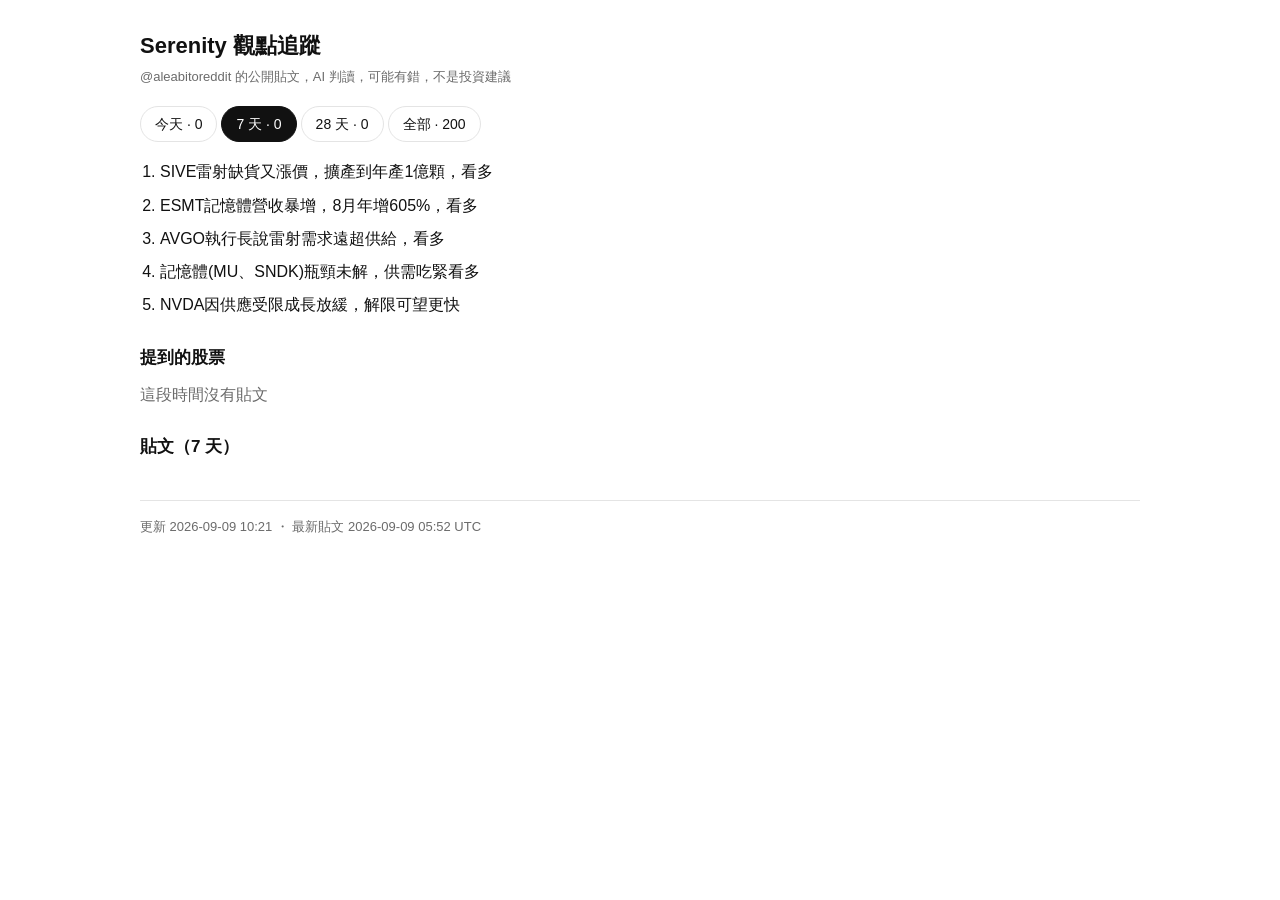
==== commit b81294fa: "可讀性改版：頂部重點、股票列表兩行式、股票獨立頁、貼文按日分組、字放大 Co-Authored-By: Claude Fable 5.1 <noreply@anthropic.com>" ====
--- a/index.html
+++ b/index.html
@@ -2,82 +2,184 @@
 <html lang="zh-Hant"><head><meta charset="utf-8"><meta name="viewport" content="width=device-width,initial-scale=1">
 <title>Serenity 觀點追蹤</title>
 <style>
-:root{--fg:#111;--mute:#6b6b6b;--line:#e4e4e4;--bg:#fff;--bull:#0a7a3f;--bear:#c0392b;--neu:#777;--hl:#f5f5f5}
+:root{--fg:#111;--mute:#6b6b6b;--line:#e4e4e4;--bg:#fff;--bull:#0a7a3f;--bear:#c0392b;--neu:#777;--hl:#f8f8f8}
 *{box-sizing:border-box}
-body{margin:0;background:var(--bg);color:var(--fg);font:15px/1.55 "Noto Sans TC",-apple-system,BlinkMacSystemFont,"PingFang TC","Segoe UI",sans-serif}
-main{max-width:1040px;margin:0 auto;padding:28px 20px 80px}
+body{margin:0;background:var(--bg);color:var(--fg);font:16px/1.6 "Noto Sans TC",-apple-system,BlinkMacSystemFont,"PingFang TC","Segoe UI",sans-serif}
+main{max-width:1040px;margin:0 auto;padding:28px 20px 60px}
 h1{font-size:22px;margin:0 0 4px;font-weight:700}
-.sub{color:var(--mute);font-size:13px;margin-bottom:22px}
-.tabs{display:flex;gap:4px;margin-bottom:18px}
+.sub{color:var(--mute);font-size:13px;margin-bottom:18px}
+.tabs{display:flex;gap:4px;margin-bottom:16px;flex-wrap:wrap}
 .tabs button{border:1px solid var(--line);background:#fff;padding:6px 14px;border-radius:999px;font:inherit;font-size:14px;cursor:pointer;color:var(--fg)}
 .tabs button.on{background:var(--fg);color:#fff;border-color:var(--fg)}
-.stats{display:flex;gap:28px;margin-bottom:22px;font-size:14px;color:var(--mute)}
-.stats b{color:var(--fg);font-size:20px;display:block;font-weight:600}
-h2{font-size:16px;margin:26px 0 10px;font-weight:600}
-table{width:100%;border-collapse:collapse;font-size:14px}
-th{text-align:left;font-weight:500;color:var(--mute);border-bottom:1px solid var(--line);padding:6px 8px;font-size:13px}
-td{padding:8px;border-bottom:1px solid var(--line);vertical-align:top}
-tr.row{cursor:pointer}
-tr.row:hover td{background:var(--hl)}
-tr.row.sel td{background:var(--hl)}
-.num{text-align:right;font-variant-numeric:tabular-nums}
+.brief{margin:0 0 22px}
+.brief ol{margin:0;padding-left:20px}
+.brief li{font-size:16px;line-height:1.7;margin:6px 0;color:#111}
+h2{font-size:17px;margin:26px 0 10px;font-weight:600}
+.linkbtn{background:none;border:0;font:inherit;font-size:14px;color:var(--mute);cursor:pointer;padding:4px 0;display:inline-block}
+.mute{color:var(--mute)}
 .bull{color:var(--bull)}.bear{color:var(--bear)}.neu{color:var(--neu)}
-.tag{display:inline-block;font-size:12px;padding:1px 7px;border-radius:4px;border:1px solid currentColor;line-height:1.5;margin-right:6px;white-space:nowrap}
-.post{padding:12px 0;border-bottom:1px solid var(--line)}
-.post .meta{font-size:12px;color:var(--mute);margin-bottom:4px}
+.tag{display:inline-block;font-size:12px;padding:1px 7px;border-radius:4px;border:1px solid currentColor;line-height:1.6;margin-right:4px;white-space:nowrap}
+.tkrow{padding:12px 4px;border-bottom:1px solid var(--line);cursor:pointer}
+.tkrow:hover{background:var(--hl)}
+.tkrow .l1{display:flex;justify-content:space-between;align-items:baseline}
+.tkrow .sym{font-size:17px;font-weight:700}
+.tkrow .l2{margin-top:5px;font-size:15px}
+.stitle{font-size:20px;font-weight:700;margin:14px 0 4px}
+.ssub{color:var(--mute);font-size:14px;margin-bottom:18px}
+.dhead{font-size:14px;color:var(--mute);font-weight:600;margin:20px 0 8px}
+.post{padding:14px 0;border-bottom:1px solid var(--line)}
+.post .meta{display:flex;justify-content:space-between;align-items:baseline;font-size:13px;color:var(--mute);margin-bottom:6px}
 .post .meta a{color:var(--mute)}
-.post .lab{margin:2px 0 6px;font-size:13px}
-.post .lab span{margin-right:10px}
-.post .txt{white-space:pre-wrap;color:#333;font-size:14px}
-.post .quoted{margin-top:6px;padding-left:10px;border-left:2px solid var(--line);color:var(--mute);font-size:13px;white-space:pre-wrap}
-details summary{cursor:pointer;color:var(--mute);font-size:13px}
-#drill{margin-top:8px}
-.close{float:right;font-size:13px;color:var(--mute);cursor:pointer;background:none;border:0;font:inherit}
-.note{color:var(--mute);font-size:12px;margin-top:6px}
-@media(max-width:640px){.stats{gap:16px;flex-wrap:wrap}td,th{padding:6px 4px}.hidem{display:none}}
+.post .lab{margin:0 0 8px;font-size:14px}
+.txt{white-space:pre-wrap;color:#111;font-size:16px;line-height:1.7}
+.txt.clamp{display:-webkit-box;-webkit-line-clamp:5;-webkit-box-orient:vertical;overflow:hidden}
+.expand{display:block;background:none;border:0;font:inherit;font-size:13px;color:var(--mute);cursor:pointer;padding:4px 0;text-decoration:underline}
+.quoted{margin-top:6px;padding-left:10px;border-left:2px solid var(--line);color:var(--mute);font-size:13px;white-space:pre-wrap}
+details summary{cursor:pointer;color:var(--mute);font-size:13px;margin-top:4px}
+.othersec{margin-top:24px}
+.footer{margin-top:40px;padding-top:16px;border-top:1px solid var(--line);color:var(--mute);font-size:13px}
+@media(max-width:640px){main{padding-left:16px;padding-right:16px}}
 </style></head><body><main>
 <h1>Serenity 觀點追蹤</h1>
-<div class="sub">@aleabitoreddit 公開貼文 · 最新貼文 2026-09-09 05:52 UTC · 更新 2026-09-09 09:53 · 立場由 AI 判讀，可能出錯，不是投資建議</div>
+<div class="sub">@aleabitoreddit 的公開貼文，AI 判讀，可能有錯，不是投資建議</div>
 <div class="tabs" id="tabs"><button data-d="1">今天</button><button data-d="7" class="on">7 天</button><button data-d="28">28 天</button><button data-d="0">全部</button></div>
-<div class="stats" id="stats"></div>
+<div class="brief" id="brief"></div>
+<div id="listSec">
 <h2>提到的股票</h2>
-<table id="tk"><thead><tr><th>股票</th><th class="num">提到</th><th class="num bull">看多</th><th class="num bear">看空</th><th class="num neu">中立</th><th>最新立場</th><th class="hidem">主題</th><th class="hidem">最近一次</th></tr></thead><tbody></tbody></table>
-<div class="note">點一檔股票看她每一次怎麼講。</div>
-<div id="drill"></div>
+<div id="tk"></div>
+<button class="linkbtn" id="moreBtn" style="display:none"></button>
+</div>
+<div id="stockSec" style="display:none">
+<button class="linkbtn" id="backBtn">‹ 回列表</button>
+<div class="stitle" id="stitle"></div>
+<div class="ssub" id="ssub"></div>
+<div id="stlist"></div>
+</div>
+<div id="tlSec">
 <h2 id="tl-h">貼文</h2>
 <div id="tl"></div>
+<details class="othersec" id="otherSec"></details>
+</div>
+<div class="footer">更新 2026-09-09 10:21 ・ 最新貼文 2026-09-09 05:52 UTC</div>
 </main>
 <script>
-const DATA=[{"id": "2097563877273989456", "link": "https://x.com/aleabitoreddit/status/2097563877273989456", "author": "aleabitoreddit", "time": "2026-09-09T05:52:53.000Z", "text": "Special thank you to awodias for the crowdsourced channel check all the way from CIOE 2026 Shenzhen!\n\n- Confirmed that $SIVE is actively engaged with Chinese pluggable makers\n\n- $SIVE has raised lasers prices given tight supply\n\n- 70mW lasers seem the most tight given association", "social": "", "quoted": "$SIVE — quick channel check from Sivers’ booth at CIOE 2026 today.\n\nStopped by Sivers’ booth and spoke with their Sales Director for China, Korea & Japan.\n\nA few takeaways from our conversation:\n\n1/ China customer engagement\n\nQ: Are you currently in contact with Chinese  x.com/aleabitoreddit…", "tickers": [{"t": "SIVE", "stance": "bullish", "reason": "raising laser prices amid tight supply, active China engagement", "reason_zh": "雷射漲價，積極接觸中國客戶"}], "theme": "CW lasers", "paywalled": false, "zh": "特別感謝 awodias，從 CIOE 2026 深圳幫忙做通路查核。\n確認 $SIVE 有積極跟中國插拔式模組廠商接觸。\n$SIVE 因供給吃緊已調漲雷射價格。\n70mW 雷射看起來最吃緊。", "quoted_zh": "$SIVE，今天在 CIOE 2026 對 Sivers 攤位做了快速通路查核。\n在 Sivers 攤位停留，跟他們負責中國、韓國、日本的業務總監聊過。\n幾個重點:\n1/ 中國客戶接觸\n問:你們目前有跟中國…", "theme_zh": "連續波雷射"}, {"id": "2097399066959491480", "link": "https://x.com/aleabitoreddit/status/2097399066959491480", "author": "aleabitoreddit", "time": "2026-09-08T18:58:00.000Z", "text": "How", "social": "", "quoted": "", "tickers": [], "theme": "", "paywalled": false, "zh": "為什麼", "quoted_zh": "", "theme_zh": ""}, {"id": "2097365614402969638", "link": "https://x.com/aleabitoreddit/status/2097365614402969638", "author": "aleabitoreddit", "time": "2026-09-08T16:45:04.000Z", "text": "Goldman Sachs in their recent note upgraded their global optical module market forecast to:  \n\n- $67.7 billion (+33% revision) for 2026\n- $131.4 billion (+81% revision) for 2027\n- $148.5 billion (+115% revision) for 2028\n\nFor \n$NVDA\n Rubin Ultra, GS increased its modeled optical", "social": "", "quoted": "", "tickers": [{"t": "NVDA", "stance": "neutral", "reason": "GS raised optical forecasts, modeled Rubin Ultra optical content", "reason_zh": "高盛上調光模組預測與含量"}], "theme": "optical modules", "paywalled": false, "zh": "高盛最新報告上調全球光模組市場預測:\n2026年 $67.7 billion（上修 +33%）\n2027年 $131.4 billion（上修 +81%）\n2028年 $148.5 billion（上修 +115%）\n針對 $NVDA Rubin Ultra，高盛也調高了模型中的光…", "quoted_zh": "", "theme_zh": "光模組"}, {"id": "2097359810950037904", "link": "https://x.com/aleabitoreddit/status/2097359810950037904", "author": "aleabitoreddit", "time": "2026-09-08T16:22:00.000Z", "text": "Think optical rally today from $SIVE to $AAOI was …", "social": "", "quoted": "", "tickers": [{"t": "SIVE", "stance": "neutral", "reason": "part of today's optical rally, view cut off", "reason_zh": "今日光通訊漲勢一環，內容截斷"}, {"t": "AAOI", "stance": "neutral", "reason": "part of today's optical rally, view cut off", "reason_zh": "今日光通訊漲勢一環，內容截斷"}], "theme": "optical rally", "paywalled": true, "zh": "覺得今天光通訊股從 $SIVE 到 $AAOI 的漲勢是…", "quoted_zh": "", "theme_zh": "光通訊漲勢"}, {"id": "2097348486635368686", "link": "https://x.com/aleabitoreddit/status/2097348486635368686", "author": "aleabitoreddit", "time": "2026-09-08T15:37:00.000Z", "text": "Okay I know this is US time and this is a Taiwan stock...\n\nBut I really am starting to think $ESMT (3006) can cook like \n$SNDK\n. And I’m excited.\n\nSo hopefully in a few months, people can something say similar... \n\nFUN FACT CHAT: \n\nDid you know.. 1 old DDR2 memory chip is.. ~$0.96?", "social": "", "quoted": "Is it for real that you could buy this miracle stock for $1,000 a month ago????\n\nAnyone out there who was hyping up the AI bubble collapse? Anyone????\n\nSanDisk is the sun that never sets🌞 x.com/RRRNvjP8/statu…", "tickers": [{"t": "ESMT (3006)", "stance": "bullish", "reason": "thinks it can replicate SanDisk's run, author excited", "reason_zh": "覺得能複製SanDisk漲勢"}], "theme": "legacy memory", "paywalled": false, "zh": "好啦我知道現在是美股時間，這是台股。\n但我真的開始覺得 $ESMT (3006) 可以像 $SNDK 一樣噴。我很興奮。\n希望幾個月後大家也能說出類似的話。\n冷知識時間:\n你知道嗎，一顆舊的 DDR2 記憶體晶片現在大概 $0.96。", "quoted_zh": "這支神奇股票一個月前真的可以用 $1,000 買到?\n那些之前一直唱衰AI泡沫要破的人呢?\nSanDisk 是永不落下的太陽🌞…", "theme_zh": "傳統記憶體"}, {"id": "2097327653116363127", "link": "https://x.com/aleabitoreddit/status/2097327653116363127", "author": "aleabitoreddit", "time": "2026-09-08T14:14:13.000Z", "text": "$NBIS\n is back, and coming in hot with a new partnership with \n$PLTR\n.\n\nPalantir also named Nebius its preferred sovereign AI infrastructure partner.\n\nThe implications are potentially significant considering Palantir’s existing relations with the US Gov + Enterprises.", "social": "", "quoted": "Nebius [ $NBIS ] at $86.69 is the purest Neocloud and AI-infra asymmetry left. \n\nThis is the highest revenue Neocloud untouched by $CIFR | $WULF and colo providers that has no:\n\n- Plaguing uncertainty that $IREN, $ORCL face from  full-stack execution. \n\n- High interest debt that  x.com/aleabitoreddi", "tickers": [{"t": "NBIS", "stance": "bullish", "reason": "new PLTR partnership seen as significant given Palantir's gov/enterprise ties", "reason_zh": "PLTR新合作，藉政府企業關係"}], "theme": "neoclouds", "paywalled": false, "zh": "$NBIS 回來了，還跟 $PLTR 建立新合作，來勢洶洶。\nPalantir 也把 Nebius 列為首選的主權AI基礎設施合作夥伴。\n考慮到 Palantir 跟美國政府和企業原本就有關係，這件事影響可能不小。", "quoted_zh": "Nebius [$NBIS] 股價 $86.69，是僅存最純的 Neocloud 與AI基礎設施錯價機會。\n這是營收最高的 Neocloud，不像 $CIFR、$WULF 和機房代管商，沒有:\n- $IREN、$ORCL 面臨的全棧執行不確定性。\n- 高利率負債…", "theme_zh": "新雲端業者"}, {"id": "2097321349555306512", "link": "https://x.com/aleabitoreddit/status/2097321349555306512", "author": "aleabitoreddit", "time": "2026-09-08T13:49:10.000Z", "text": "$AMZN\n signs a new deal with \n$QCOM\n, giving Amazon the right to buy a ~$4B stake of Qualcomm through warrants.\n\nAt this rate.. Amazon will be more of a semi ETF than \n$NVDA\n?\n\nGiven their existing equity/warrants with AlChip, \n$MRVL\n, \n$ALAB\n, \n$AAOI\n, and others.\n\nThis of course is linked", "social": "", "quoted": "", "tickers": [{"t": "AMZN", "stance": "neutral", "reason": "new warrant deal with QCOM, notes growing semi exposure", "reason_zh": "QCOM認股權，半導體曝險增加"}, {"t": "QCOM", "stance": "neutral", "reason": "Amazon gets right to buy ~$4B stake via warrants", "reason_zh": "認股權可買約$4B股份"}], "theme": "semi investments", "paywalled": false, "zh": "$AMZN 跟 $QCOM 簽新合約，讓 Amazon 有權透過認股權證買下約 $4B 的 Qualcomm 股份。\n照這樣下去，Amazon 會不會比 $NVDA 更像半導體ETF?\n畢竟他們已經持有 AlChip、$MRVL、$ALAB、$AAOI 等公司的股權或認股權證。\n這當然跟…", "quoted_zh": "", "theme_zh": "半導體投資"}, {"id": "2097309699645546763", "link": "https://x.com/aleabitoreddit/status/2097309699645546763", "author": "aleabitoreddit", "time": "2026-09-08T13:02:53.000Z", "text": "Wow, \n$HOOD\n has taken minority ownership in Crypto‌.com.\n\nIt does feel like the future of the finance industry is slowly consolidating around Stripe/Robinhood.\n\nEspecially after the successful expansion of Robinhood Chain, Prediction Markets, and Credit Cards/Banking.", "social": "", "quoted": "", "tickers": [{"t": "HOOD", "stance": "bullish", "reason": "minority stake in Crypto.com continues successful expansion strategy", "reason_zh": "入股加密貨幣平台，擴張延續"}], "theme": "fintech consolidation", "paywalled": false, "zh": "哇，$HOOD 入股 Crypto.com，拿到少數股權。\n感覺金融業的未來正慢慢往 Stripe 和 Robinhood 集中。\n尤其 Robinhood Chain、預測市場、信用卡和銀行業務都擴張成功之後更明顯。", "quoted_zh": "", "theme_zh": "金融整合"}, {"id": "2097232588796780856", "link": "https://x.com/aleabitoreddit/status/2097232588796780856", "author": "aleabitoreddit", "time": "2026-09-08T07:56:28.000Z", "text": "So \n$INTC\n is raising PC CPU prices by 10% apparently in October per Digitimes, which I think markets might appreciate.\n\nThe legacy memory trade also just going brrr from August revenues:\n\n-> ESMT revenue up ~+605% Y/Y, 16.4% M/M\nWhich is interesting given gross margins also rising", "social": "", "quoted": "", "tickers": [{"t": "INTC", "stance": "bullish", "reason": "raising PC CPU prices 10%, thinks market will appreciate it", "reason_zh": "CPU漲價10%，看好市場買單"}, {"t": "ESMT (3006)", "stance": "bullish", "reason": "August revenue up ~605% Y/Y with rising gross margins", "reason_zh": "8月營收年增605%，毛利升"}], "theme": "legacy memory", "paywalled": false, "zh": "根據 Digitimes，$INTC 十月起 PC CPU 要漲價10%，我覺得市場應該會買單。\n傳統記憶體這波交易也因為8月營收持續發燒:\nESMT 營收年增約 +605%，月增16.4%。\n毛利率也同步上升，這點很有意思…", "quoted_zh": "", "theme_zh": "傳統記憶體"}, {"id": "2097200456090952096", "link": "https://x.com/aleabitoreddit/status/2097200456090952096", "author": "aleabitoreddit", "time": "2026-09-08T05:48:47.000Z", "text": "Glad $SIVE is attending CIOE Shenzen and hope my followers can go too!\n\nIf you want my read on current landscape:\n\n-> Chinese pluggable makers like CIG (剑桥科技) are facing severe shortages in 70mW-200mW lasers.\n\nIf you look at filings from CIG, they claim \"substantially longer", "social": "", "quoted": "Interesting, thought to check how many years $SIVE has attended CIOE Shenzen (seeing as they will be there Sept 9-11) and from my research it seems like they haven't since attended since 2019, when they went as Sivers Photonics.\n\nI might be reading into it too much but it could", "tickers": [{"t": "SIVE", "stance": "bullish", "reason": "glad they're attending CIOE, positive read on current landscape", "reason_zh": "高興參展CIOE，看法正面"}, {"t": "CIG (剑桥科技)", "stance": "neutral", "reason": "facing severe shortages in 70-200mW lasers per filings", "reason_zh": "70-200mW雷射嚴重缺貨"}], "theme": "CW lasers", "paywalled": false, "zh": "很高興 $SIVE 參加 CIOE 深圳展，希望我的粉絲們也能去!\n如果你想知道我對現況的看法:\n中國插拔式模組廠商像 CIG（劍橋科技）在70mW到200mW雷射上面臨嚴重缺貨。\n看 CIG 的財報揭露，他們說「明顯更長…", "quoted_zh": "有意思，想確認一下 $SIVE 參加 CIOE 深圳展幾年了（因為他們9月9到11日會在場），查了一下發現他們自2019年以 Sivers Photonics 名義參加後，好像就沒再參加過。\n我可能想太多了，但這也許…", "theme_zh": "連續波雷射"}, {"id": "2097019634822316470", "link": "https://x.com/aleabitoreddit/status/2097019634822316470", "author": "aleabitoreddit", "time": "2026-09-07T17:50:16.000Z", "text": "So was just revisiting some consortiums again:\n\nTh…", "social": "", "quoted": "", "tickers": [], "theme": "", "paywalled": true, "zh": "剛剛又重新看了一下一些聯盟:\n這…", "quoted_zh": "", "theme_zh": ""}, {"id": "2097005818302607682", "link": "https://x.com/aleabitoreddit/status/2097005818302607682", "author": "aleabitoreddit", "time": "2026-09-07T16:55:22.000Z", "text": "I don’t think I want to be in this timeline anymore. \n\nWe got AGI with Astra and Hunter Biden $LAPTOP in the same weekend.", "social": "", "quoted": "", "tickers": [], "theme": "", "paywalled": false, "zh": "我不想活在這個時間線了。\n同一個週末，我們同時遇到 Astra 的 AGI 消息，還有 Hunter Biden $LAPTOP 的事。", "quoted_zh": "", "theme_zh": ""}, {"id": "2096933313785242098", "link": "https://x.com/aleabitoreddit/status/2096933313785242098", "author": "aleabitoreddit", "time": "2026-09-07T12:07:15.000Z", "text": "Uhh chat, did we accidentally AI bottleneck-pill Warren Buffett's \n$BRK.B\n successor Greg Abel?", "social": "", "quoted": "", "tickers": [], "theme": "", "paywalled": false, "zh": "呃，各位，我們是不是不小心把 AI 瓶頸的想法灌輸給 Warren Buffett 的 $BRK.B 接班人 Greg Abel 了?", "quoted_zh": "", "theme_zh": ""}, {"id": "2096904209371427277", "link": "https://x.com/aleabitoreddit/status/2096904209371427277", "author": "aleabitoreddit", "time": "2026-09-07T10:11:36.000Z", "text": "New report from Bloomberg on $IQE:\n\n“indium phosphide substrates is emerging as a key risk for the semiconductor industry.”\n\nI wonder who could have guessed this last year with \n$AXTI\n?", "social": "", "quoted": "Oh look… a new report by Reuters shows China’s control over InP threatens the AI DC buildout.\n\nWho could have guessed $AXTI would have been a major point of failure?  x.com/aleabitoreddit…", "tickers": [{"t": "IQE", "stance": "bullish", "reason": "Bloomberg flags InP substrates as key semiconductor supply risk", "reason_zh": "示警InP基板供應風險"}, {"t": "AXTI", "stance": "bullish", "reason": "author says he called this InP risk last year", "reason_zh": "作者說去年就猜到InP風險"}], "theme": "InP substrates", "paywalled": false, "zh": "Bloomberg 針對 $IQE 出了新報告:\n「磷化銦基板正成為半導體產業的關鍵風險。」\n去年就靠 $AXTI 猜到這件事的人是誰呢?", "quoted_zh": "你看…路透社新報告指出，中國掌控磷化銦（InP）會威脅AI資料中心的建設。\n誰能猜到 $AXTI 會是主要的失效點呢?…", "theme_zh": "磷化銦基板"}, {"id": "2096890295128625153", "link": "https://x.com/aleabitoreddit/status/2096890295128625153", "author": "aleabitoreddit", "time": "2026-09-07T09:16:19.000Z", "text": "I'll let you decide that for yourself since that was an illustrative laser revenue modeling off $SIVE 100M CW DFB laser/year target. \n\nBut... do you want to know the main reason I like laser companies so much?\n\nThey don't just have to stay laser companies... just look at \n$LITE\n!", "social": "", "quoted": "What do you think is a fair revenue multiple you would assign to $SIVE if their recent expansion is able to deliver on $625M-$1.25B of annualized revenue?", "tickers": [{"t": "SIVE", "stance": "bullish", "reason": "modeled 100M CW DFB laser/year revenue target", "reason_zh": "模型設定年產1億顆雷射目標"}, {"t": "LITE", "stance": "bullish", "reason": "cited as example of laser company expanding beyond lasers", "reason_zh": "舉例說明雷射公司能跨業擴張"}], "theme": "CW lasers", "paywalled": false, "zh": "這個留給你自己判斷，因為那只是根據 $SIVE 每年一億顆 CW DFB 雷射目標做的示範性營收模型。\n不過...你想知道我為什麼這麼愛雷射公司嗎?\n因為他們不一定要一直當雷射公司...看看 $LITE 就知道!", "quoted_zh": "如果 $SIVE 最近的擴產真的能達到 $625M 到 $1.25B 的年化營收，你覺得該給他們多少倍的合理營收本益比?", "theme_zh": "連續波雷射"}, {"id": "2096858276290015563", "link": "https://x.com/aleabitoreddit/status/2096858276290015563", "author": "aleabitoreddit", "time": "2026-09-07T07:09:05.000Z", "text": "Is there any other industry... Where every investor is cheering for shortages and price hikes? \n\nSED reported today that: Samsung / \n$SKHY\n \"stockpiles have fallen to less than 10 days of supply, and a severe shortage could emerge next year, according to a new forecast\"\n\nKB", "social": "", "quoted": "", "tickers": [{"t": "Samsung", "stance": "bullish", "reason": "stockpiles under 10 days supply, severe shortage forecast next year", "reason_zh": "庫存不到10天，明年恐嚴重短缺"}, {"t": "SKHY", "stance": "bullish", "reason": "same memory stockpile shortage read", "reason_zh": "同樣是記憶體庫存缺貨的解讀"}], "theme": "legacy memory", "paywalled": false, "zh": "到底還有哪個產業...投資人會為缺貨跟漲價歡呼的?\nSED 今天報導，三星 / $SKHY「庫存已經降到不到10天的供應量，新預測顯示明年可能出現嚴重短缺」\nKB…", "quoted_zh": "", "theme_zh": "傳統記憶體"}, {"id": "2096814311306129776", "link": "https://x.com/aleabitoreddit/status/2096814311306129776", "author": "aleabitoreddit", "time": "2026-09-07T04:14:23.000Z", "text": "Got curious and decided to track which thesis of mine were still up 100%+ YTD after the recent drawdown: \n\n1. \n$AXTI\n - InP substrates\n2. \n$NBIS\n - Neoclouds\n3. \n$MU\n - Memory\n4. \n$INTC\n - Foundry\n5. \n$LITE\n - Photonics\n6. $IQE - Epiwafers\n7. \n$AAOI\n - Photonics\n8. $GDRZF - Venezuela\n9.", "social": "", "quoted": "", "tickers": [{"t": "AXTI", "stance": "bullish", "reason": "InP thesis up 100%+ YTD", "reason_zh": "InP論點今年漲逾100%"}, {"t": "NBIS", "stance": "bullish", "reason": "Neoclouds thesis up 100%+ YTD", "reason_zh": "新雲端論點今年漲逾100%"}, {"t": "MU", "stance": "bullish", "reason": "Memory thesis up 100%+ YTD", "reason_zh": "記憶體論點今年漲逾100%"}, {"t": "INTC", "stance": "bullish", "reason": "Foundry thesis up 100%+ YTD", "reason_zh": "晶圓代工論點漲逾100%"}, {"t": "LITE", "stance": "bullish", "reason": "Photonics thesis up 100%+ YTD", "reason_zh": "光通訊論點漲逾100%"}, {"t": "IQE", "stance": "bullish", "reason": "Epiwafers thesis up 100%+ YTD", "reason_zh": "磊晶片論點漲逾100%"}, {"t": "AAOI", "stance": "bullish", "reason": "Photonics thesis up 100%+ YTD", "reason_zh": "光通訊論點漲逾100%"}, {"t": "GDRZF", "stance": "bullish", "reason": "Venezuela thesis up 100%+ YTD", "reason_zh": "委內瑞拉論點漲逾100%"}], "theme": "portfolio theses", "paywalled": false, "zh": "好奇就去查了一下，最近這波回檔之後，我哪些投資論點今年至今還是上漲100%以上:\n1. $AXTI，磷化銦基板\n2. $NBIS，新雲端業者\n3. $MU，記憶體\n4. $INTC，晶圓代工\n5. $LITE，光通訊\n6. $IQE，磊晶片\n7. $AAOI，光通訊\n8. $GDRZF，委內瑞拉\n9. …", "quoted_zh": "", "theme_zh": "投資論點"}, {"id": "2096780048187773122", "link": "https://x.com/aleabitoreddit/status/2096780048187773122", "author": "aleabitoreddit", "time": "2026-09-07T01:58:14.000Z", "text": "Just my random thought on my favorite mega-cap sto…", "social": "", "quoted": "", "tickers": [], "theme": "", "paywalled": true, "zh": "只是我對我最愛的大型股隨便想到的…", "quoted_zh": "", "theme_zh": ""}, {"id": "2096749796023538032", "link": "https://x.com/aleabitoreddit/status/2096749796023538032", "author": "aleabitoreddit", "time": "2026-09-06T23:58:01.000Z", "text": "Oh cool! $SIVE also made it there on cnyes too (leading Taiwan financial media)!\n\nThe English translation might be off a bit, but this was summarizing Sivers surprising 100M+ CW DFB annual laser capacity expansion, ~ operational Q4 2027.\n\nAnd how given historical ASP from", "social": "", "quoted": "I didn’t know my ESMT thesis was making some rounds in Taiwanese media like Cnyes/Anue.\n\nJust found it funny that I wanted to read about any recent commentary, then my name kept appearing…\n\nSpecial thanks to BlockBeats for the original coverage.  x.com/aleabitoreddit…", "tickers": [{"t": "SIVE", "stance": "bullish", "reason": "Taiwan media coverage of 100M+ CW DFB laser capacity expansion", "reason_zh": "台灣媒體報導1億顆雷射擴產"}], "theme": "CW lasers", "paywalled": false, "zh": "哦酷! $SIVE 也上了 cnyes（台灣主要財經媒體）!\n英文翻譯可能有點不準，但大意是在講 Sivers 意外宣布擴產超過1億顆 CW DFB 雷射的年產能，預計2027年第四季量產。\n還有從歷史平均售價來看…", "quoted_zh": "沒想到我的 ESMT 論點在台灣媒體像 Cnyes/鉅亨網上被討論。\n覺得蠻好笑的，我只是想看看最近有什麼評論，結果一直看到自己的名字…\n特別感謝 BlockBeats 的原始報導。…", "theme_zh": "連續波雷射"}, {"id": "2096721917386641756", "link": "https://x.com/aleabitoreddit/status/2096721917386641756", "author": "aleabitoreddit", "time": "2026-09-06T22:07:14.000Z", "text": "I didn’t know my ESMT thesis was making some rounds in Taiwanese media like Cnyes/Anue.\n\nJust found it funny that I wanted to read about any recent commentary, then my name kept appearing…\n\nSpecial thanks to BlockBeats for the original coverage.", "social": "", "quoted": "Yep, ESMT (3006) has exposure to multiple legacy memory segments.\n\nHas a portfolio of: SLC/SPI NAND, NOR Flash, DDR2/DDR3, MCP/eMCP, so all the fun legacy stuff.\n\nIf you want to look at broader industry price hikes coming up that ESMT has exposure to:  \n\n1. SLC NAND: ~120-170% x.com/Joylou1209/sta…", "tickers": [{"t": "ESMT (3006)", "stance": "bullish", "reason": "legacy memory exposure amid industry price hikes", "reason_zh": "傳統記憶體布局，產業將漲價"}], "theme": "legacy memory", "paywalled": false, "zh": "沒想到我的 ESMT 論點在台灣媒體像 Cnyes/鉅亨網上被討論。\n覺得蠻好笑的，我只是想看看最近有什麼評論，結果一直看到自己的名字。\n特別感謝 BlockBeats 的原始報導。", "quoted_zh": "對，ESMT（3006）在好幾個傳統記憶體領域都有布局。\n產品線包含: SLC/SPI NAND、NOR Flash、DDR2/DDR3、MCP/eMCP，都是傳統老產品。\n如果想看 ESMT 有布局、產業接下來會漲價的項目:\n1. SLC NAND: 漲幅約120-170%…", "theme_zh": "傳統記憶體"}, {"id": "2096605093986787380", "link": "https://x.com/aleabitoreddit/status/2096605093986787380", "author": "aleabitoreddit", "time": "2026-09-06T14:23:02.000Z", "text": "I asked OpenAI Astra Ultra + Anthropic Fable 5.1 Max to make me a 5x-10x return type portfolio in 1 year. \n\nBurnt a lot of credits, and the results are in: \n\nOpenAI: - \n$KYTX\n (autoimmune CAR-T results)\n- \n$PRQR\n (human RNA-editing datasets)\n- \n$VSTM\n (KRAS cancer-drug)\n- \n$CNTB\n (asthma", "social": "", "quoted": "OpenAI's Astra is now available.", "tickers": [{"t": "KYTX", "stance": "neutral", "reason": "AI-generated pick for autoimmune CAR-T results, no personal view given", "reason_zh": "AI選股,CAR-T結果,無評論"}, {"t": "PRQR", "stance": "neutral", "reason": "AI-generated pick for human RNA-editing datasets, no personal view given", "reason_zh": "AI選股,RNA編輯數據,無評論"}, {"t": "VSTM", "stance": "neutral", "reason": "AI-generated pick for KRAS cancer drug, no personal view given", "reason_zh": "AI選股,KRAS癌症藥,無評論"}, {"t": "CNTB", "stance": "neutral", "reason": "AI-generated pick for asthma, no personal view given", "reason_zh": "AI選股,氣喘相關,無評論"}], "theme": "AI stock picks", "paywalled": false, "zh": "我請 OpenAI Astra Ultra 加 Anthropic Fable 5.1 Max,幫我做一個一年報酬 5 倍到 10 倍的投資組合。燒了很多額度,結果出來了。OpenAI:$KYTX(自體免疫 CAR-T 結果)、$PRQR(人類 RNA 編輯數據)、$VSTM(KRAS 癌症藥物)、$CNTB(氣喘", "quoted_zh": "OpenAI 的 Astra 現在上線了。", "theme_zh": "AI選股"}, {"id": "2096455073580908908", "link": "https://x.com/aleabitoreddit/status/2096455073580908908", "author": "aleabitoreddit", "time": "2026-09-06T04:26:54.000Z", "text": "I’m not sure how OpenAI was likely holding off their IPO to 2027.\n\nBecause they had concerns about a $1T valuation 3 months ago.\n\nThen Anthropic investors go and say **** it, lets one-up \n$SPCX\n and IPO at $2T next month?", "social": "", "quoted": "", "tickers": [], "theme": "IPO valuation", "paywalled": false, "zh": "我不太懂 OpenAI 為什麼可能把 IPO 延到 2027 年。因為三個月前他們還在擔心 1 兆美元估值太高。結果 Anthropic 的投資人直接說算了,不管了,要贏過 $SPCX,下個月就用 2 兆美元估值 IPO?", "quoted_zh": "", "theme_zh": "IPO估值"}, {"id": "2096149203278037407", "link": "https://x.com/aleabitoreddit/status/2096149203278037407", "author": "aleabitoreddit", "time": "2026-09-05T08:11:29.000Z", "text": "Now that \n$MU\n to \n$SNDK\n have pulled a major recovery. \n\nGood to have a reminder that the memory bottleneck hasn’t changed!\n\nSame with CW lasers… substrates… or others.\n\nBut short term sentiment (depending on prices/macro) often does.\n\nI think a lot of demand imbalances get worse", "social": "", "quoted": "Yes, I'm still bullish on memory like $MU / Samsung.\n\nAs I said earlier, markets tend to rotate from bottleneck to bottleneck.\n\nThis week it looks $AXTI to $LITE in the photonics sector is the focus again. \n\nThe thing is... the primary thing that changed are the stock prices,  x.com/KostasMoschova…", "tickers": [{"t": "MU", "stance": "bullish", "reason": "Memory bottleneck unchanged, demand imbalances getting worse despite price recovery", "reason_zh": "記憶體瓶頸沒變,供需失衡惡化中"}, {"t": "SNDK", "stance": "bullish", "reason": "Memory bottleneck unchanged, demand imbalances getting worse despite price recovery", "reason_zh": "記憶體瓶頸沒變,供需失衡惡化中"}], "theme": "legacy memory", "paywalled": false, "zh": "$MU 到 $SNDK 都已經出現明顯反彈。剛好提醒大家,記憶體的瓶頸沒有變。CW 雷射、基板等等也一樣。但短期市場情緒(看價格和總經)常常會變。我覺得很多供需失衡會惡化", "quoted_zh": "對,我對記憶體像 $MU、三星還是看多。我之前說過,市場常常從一個瓶頸轉到下一個瓶頸。這禮拜看起來光子產業的 $AXTI 到 $LITE 又變成焦點。重點是,真正改變的只有股價,x.com/KostasMoschova…", "theme_zh": "舊世代記憶體"}, {"id": "2096122640465645937", "link": "https://x.com/aleabitoreddit/status/2096122640465645937", "author": "aleabitoreddit", "time": "2026-09-05T06:25:56.000Z", "text": "I think this approach is great: drawing from my research on older-generation memory chips like ESMT DDR2/DDR3, and applying it by analogy.\n\nOr taking the perspective I developed during my $AAOI research on the supply-demand imbalance for CW lasers, and applying it to A-shares.", "social": "", "quoted": "@grok Does China have any listed companies that produce DDR2/DDR3 comparable to ESMT?", "tickers": [{"t": "ESMT (3006)", "stance": "bullish", "reason": "DDR2/DDR3 research approach reused as analogy, thesis still holds", "reason_zh": "DDR2/DDR3研究拿來類比,論點還成立"}, {"t": "AAOI", "stance": "bullish", "reason": "CW laser supply-demand imbalance thesis reused as analogy for A-shares", "reason_zh": "CW雷射供需失衡論點,套用到A股"}], "theme": "supply-demand imbalance", "paywalled": false, "zh": "我覺得這個方法很棒:用我研究舊世代記憶體晶片(像 ESMT 的 DDR2/DDR3)的心得,類比套用過去。或是用我研究 $AAOI 時,對 CW 雷射供需失衡的觀點,套用到 A 股上。", "quoted_zh": "@grok 中國有沒有上市公司生產 DDR2/DDR3,規模跟 ESMT 差不多的?", "theme_zh": "供需失衡"}, {"id": "2095974877115380043", "link": "https://x.com/aleabitoreddit/status/2095974877115380043", "author": "aleabitoreddit", "time": "2026-09-04T20:38:46.000Z", "text": "There's actually a whole new universe I haven't di…", "social": "", "quoted": "", "tickers": [], "theme": "", "paywalled": true, "zh": "其實還有一整個全新的領域我還沒…", "quoted_zh": "", "theme_zh": ""}, {"id": "2095957075302273257", "link": "https://x.com/aleabitoreddit/status/2095957075302273257", "author": "aleabitoreddit", "time": "2026-09-04T19:28:02.000Z", "text": "OpenAI's Astra is now available.", "social": "", "quoted": "", "tickers": [], "theme": "", "paywalled": false, "zh": "OpenAI 的 Astra 現在上線了。", "quoted_zh": "", "theme_zh": ""}, {"id": "2095882424932766163", "link": "https://x.com/aleabitoreddit/status/2095882424932766163", "author": "aleabitoreddit", "time": "2026-09-04T14:31:24.000Z", "text": "Let me get this straight chat… you have:\n\n\n$NVDA\n 70% supply constrained revenue growth projections (would be 100%+)\n\n\n$AVGO\n AI revenue growing 100%+ Y/Y for next 2 years from mid ~$50B -> $230B\n\nOpenAI Astra blowing away AGI benchmarks and starting to train itself.\n\n\n$MSFT\n / \n$GOOGL", "social": "", "quoted": "", "tickers": [{"t": "NVDA", "stance": "bullish", "reason": "70% supply-constrained growth, would be 100%+ without constraints", "reason_zh": "供應受限成長70%,解限後上看100%+"}, {"t": "AVGO", "stance": "bullish", "reason": "AI revenue to double for two years, mid-$50B to $230B", "reason_zh": "AI營收兩年翻倍,500億到2300億"}, {"t": "MSFT", "stance": "bullish", "reason": "Grouped as AI beneficiary in sarcastic overwhelming bull case list", "reason_zh": "被列入AI受惠股,語氣諷刺看多過頭"}, {"t": "GOOGL", "stance": "bullish", "reason": "Grouped as AI beneficiary in sarcastic overwhelming bull case list", "reason_zh": "被列入AI受惠股,語氣諷刺看多過頭"}], "theme": "AI capex", "paywalled": false, "zh": "讓我搞清楚喔,各位。你們現在有:$NVDA 因為供應受限,營收成長預測只有 70%(拿掉限制的話會超過 100%)。$AVGO 的 AI 營收未來兩年年增率超過 100%,從約 500 億美元成長到 2300 億美元。OpenAI 的 Astra 把 AGI 基準測試全部打爆,還開始自我訓練。$MSFT、$GOOGL", "quoted_zh": "", "theme_zh": "AI資本支出"}, {"id": "2095851749127188691", "link": "https://x.com/aleabitoreddit/status/2095851749127188691", "author": "aleabitoreddit", "time": "2026-09-04T12:29:30.000Z", "text": "From my channel checks, it appears Korean retail is firmly siding with \n$HOOD\n over the \n$AMC\n CEO.\n\nKorean sources find the prospect of 40x leveraged Samsung / \n$SKHY\n a powerful enough argument to win the tokenization debate.", "social": "", "quoted": "", "tickers": [{"t": "HOOD", "stance": "neutral", "reason": "Korean retail reportedly siding with HOOD over AMC CEO in debate", "reason_zh": "傳韓國散戶挺HOOD,不挺AMC執行長"}, {"t": "Samsung", "stance": "neutral", "reason": "40x leveraged tokenized Samsung cited as retail's winning argument", "reason_zh": "40倍槓桿代幣化三星,被當致勝論點"}, {"t": "SKHY", "stance": "neutral", "reason": "Cited alongside Samsung as leveraged tokenized product example", "reason_zh": "與三星並列,槓桿代幣化商品範例"}], "theme": "tokenization", "paywalled": false, "zh": "根據我做的通路查訪,韓國散戶明顯站在 $HOOD 這邊,不挺 $AMC 執行長。韓國消息來源覺得,40 倍槓桿的三星、$SKHY,這個說法就足夠贏下代幣化的辯論。", "quoted_zh": "", "theme_zh": "代幣化"}, {"id": "2095823005595439615", "link": "https://x.com/aleabitoreddit/status/2095823005595439615", "author": "aleabitoreddit", "time": "2026-09-04T10:35:17.000Z", "text": "So... here's my take on US / China tensions: \n\nYou have European monopolies like:\n- \n$ASML\n (EUV)\n- $SOI (Photonics-SOI)\n- Zeiss SMT (ASML EUV supplier), Trumpf (ASML EUV laser supplier)\n\nJapan has many near/complete monoplies like:\n- TOK, JSR, ShinEstu, Fujifilm for EUV", "social": "", "quoted": "China reportedly halts some rare earth shipments to US.\n\nNot a new blanket ban, or any mention of specific rare earths. \n\nBut… if I had to guess, Japan is usually a decent indicator of what’s actively important since Japan:\n\n- “sources virtually all of its dysprosium and terbium", "tickers": [{"t": "ASML", "stance": "neutral", "reason": "Named as European EUV monopoly amid US/China tension discussion", "reason_zh": "歐洲EUV壟斷者,美中緊張議題提及"}, {"t": "SOI", "stance": "neutral", "reason": "Named as European photonics-SOI monopoly", "reason_zh": "歐洲光子SOI壟斷者"}, {"t": "Zeiss SMT", "stance": "neutral", "reason": "Named as ASML's EUV optics supplier, a European monopoly", "reason_zh": "ASML的EUV光學供應商,歐洲壟斷"}, {"t": "Trumpf", "stance": "neutral", "reason": "Named as ASML's EUV laser supplier, a European monopoly", "reason_zh": "ASML的EUV雷射供應商,歐洲壟斷"}, {"t": "TOK", "stance": "neutral", "reason": "Named as Japanese EUV material near-monopoly", "reason_zh": "日本EUV材料近乎壟斷"}, {"t": "JSR", "stance": "neutral", "reason": "Named as Japanese EUV material near-monopoly", "reason_zh": "日本EUV材料近乎壟斷"}, {"t": "ShinEtsu", "stance": "neutral", "reason": "Named as Japanese EUV material near-monopoly", "reason_zh": "日本EUV材料近乎壟斷"}, {"t": "Fujifilm", "stance": "neutral", "reason": "Named as Japanese EUV material near-monopoly", "reason_zh": "日本EUV材料近乎壟斷"}], "theme": "EUV supply chain", "paywalled": false, "zh": "先講一下我對美中緊張情勢的看法。歐洲有幾家壟斷型公司,像是:$ASML(EUV)、$SOI(光子 SOI)、Zeiss SMT(ASML 的 EUV 供應商)、Trumpf(ASML 的 EUV 雷射供應商)。日本也有很多接近或完全壟斷的公司,像是:TOK、JSR、ShinEtsu、Fujifilm,都是做 EUV 的", "quoted_zh": "傳中國暫停部分稀土出貨到美國。不是新的全面禁令,也沒提到是哪些稀土。不過,如果要我猜,日本通常是個不錯的指標,因為日本幾乎所有的鏑和鋱都靠", "theme_zh": "EUV供應鏈"}, {"id": "2095802636876619928", "link": "https://x.com/aleabitoreddit/status/2095802636876619928", "author": "aleabitoreddit", "time": "2026-09-04T09:14:21.000Z", "text": "China reportedly halts some rare earth shipments to US.\n\nNot a new blanket ban, or any mention of specific rare earths. \n\nBut… if I had to guess, Japan is usually a decent indicator of what’s actively important since Japan:\n\n- “sources virtually all of its dysprosium and terbium", "social": "", "quoted": "", "tickers": [], "theme": "rare earths", "paywalled": false, "zh": "傳中國暫停部分稀土出貨到美國。不是新的全面禁令,也沒提到是哪些稀土。不過,如果要我猜,日本通常是個不錯的指標,因為日本幾乎所有的鏑和鋱都靠", "quoted_zh": "", "theme_zh": "稀土"}, {"id": "2095590610967421206", "link": "https://x.com/aleabitoreddit/status/2095590610967421206", "author": "aleabitoreddit", "time": "2026-09-03T19:11:50.000Z", "text": "OpenAI GPT-6 Astra benchmarks got released. Looks both AGI and the Singularity are almost here.\n\nThe leap in eval performance:\n\nFrom 78.5% -> 100% on ExploitBench to 22.4% -> 64.6% on the Science benchmark is enormous. \n\nAnd the most striking part is the VP of Research comment", "social": "", "quoted": "Could you post your thoughts on the new Astra 6 benchmarks from open AI ? Seems like we are getting closer and closer to AGI", "tickers": [], "theme": "AI benchmarks", "paywalled": false, "zh": "OpenAI GPT-6 Astra 的基準測試結果公布了。看起來 AGI 跟奇點都快到了。測試分數跳很大:ExploitBench 從 78.5% 衝到 100%,科學基準測試從 22.4% 衝到 64.6%,幅度很誇張。最讓人驚訝的是研究副總裁的評論", "quoted_zh": "可以分享一下你對 OpenAI 新的 Astra 6 基準測試的看法嗎?感覺我們離 AGI 越來越近了", "theme_zh": "AI基準測試"}, {"id": "2095580088620449880", "link": "https://x.com/aleabitoreddit/status/2095580088620449880", "author": "aleabitoreddit", "time": "2026-09-03T18:30:01.000Z", "text": "Just an update to my DDR2/DDR3 memory idea with ESMT.  They reported August revenue (Taiwan sometimes does monthly reporting): \n\nJune revenue: ~$153M\nJuly: ~$214M\nAugust (new): ~$249M vs. $35.3m (last year)\n\nMonthly revenue has increased ~63% in two months despite reportedly", "social": "", "quoted": "I wanted exposure to DDR2/DDR3 bottleneck ongoing and found ESMT (3006). \n\nA $2.5B MC fabless company with PSMC wafer allocation (esp. focused on DDR2). \n\nLast month's net income was: $109.5M (July month), which annualized is $1.31B net profit (1.9x runrate P/E). \n\nIf we look at", "tickers": [{"t": "ESMT (3006)", "stance": "bullish", "reason": "August revenue $249M, up 63% in two months, thesis playing out", "reason_zh": "8月營收2.49億,兩個月漲63%,論點應驗"}], "theme": "legacy memory", "paywalled": false, "zh": "更新一下我對 ESMT 的 DDR2/DDR3 記憶體想法。他們公布了 8 月營收(台灣有時候會月報):6 月營收約 1.53 億美元,7 月約 2.14 億美元,8 月(新)約 2.49 億美元,去年同期是 3530 萬美元。月營收兩個月內成長約 63%,儘管據稱", "quoted_zh": "我想布局 DDR2/DDR3 瓶頸這個題材,找到了 ESMT(3006)。這是一家市值 25 億美元的無晶圓廠公司,有 PSMC 的晶圓產能配額(特別是 DDR2)。上個月(7 月)淨利是 1.095 億美元,年化後淨利約 13.1 億美元(本益比約 1.9 倍run rate)。如果我們看", "theme_zh": "舊世代記憶體"}, {"id": "2095565402223038651", "link": "https://x.com/aleabitoreddit/status/2095565402223038651", "author": "aleabitoreddit", "time": "2026-09-03T17:31:40.000Z", "text": "$DELL\n founder is a legend.\n\nThe Dell family pledged $6.25B / $250 each to 25M children through Trump Accounts, with \n$HOOD\n (up 14.83%+ today) as the initial sole brokerage. \n\nLittle off topic but getting the public invested early is very meaningful compared to the dollar amount.", "social": "", "quoted": "", "tickers": [{"t": "DELL", "stance": "neutral", "reason": "Founder pledged $6.25B to children's Trump Accounts, called a legend", "reason_zh": "創辦人捐62.5億給兒童帳戶,稱傳奇"}, {"t": "HOOD", "stance": "neutral", "reason": "Up 14.83% today as sole brokerage for the Trump Accounts program", "reason_zh": "今漲14.83%,是該方案唯一券商"}], "theme": "", "paywalled": false, "zh": "$DELL 的創辦人真的是傳奇。戴爾家族透過 Trump Accounts,承諾捐 62.5 億美元給 2500 萬名兒童,每人 250 美元,一開始唯一的券商是 $HOOD(今天上漲超過 14.83%)。有點離題,但讓大眾很早就開始投資,意義遠比金額本身重要。", "quoted_zh": "", "theme_zh": ""}, {"id": "2095546138510459218", "link": "https://x.com/aleabitoreddit/status/2095546138510459218", "author": "aleabitoreddit", "time": "2026-09-03T16:15:07.000Z", "text": "This is the correct response when looking at $SIVE >100m CW DFB extraordinary capacity disclosure.\n\nTo give some context, Trendforce July data cites global CW/EML capacity is roughly 608.4M/year (~50.7M monthly units annualized). \n\nWith \n$AVGO\n, \n$LITE\n, and Sumitomo making up", "social": "", "quoted": "Holy fuck", "tickers": [{"t": "SIVE", "stance": "bullish", "reason": ">100M CW DFB capacity disclosure justifies shocked reaction, extraordinary growth", "reason_zh": "揭露破億產能,難怪反應這麼大"}, {"t": "AVGO", "stance": "neutral", "reason": "Named among top CW/EML capacity suppliers alongside LITE, Sumitomo", "reason_zh": "CW/EML主要供應商之一,與LITE並列"}, {"t": "LITE", "stance": "neutral", "reason": "Named among top CW/EML capacity suppliers alongside AVGO, Sumitomo", "reason_zh": "CW/EML主要供應商之一,與AVGO並列"}], "theme": "CW lasers", "paywalled": false, "zh": "看到 $SIVE 揭露超過 1 億顆的 CW DFB 超大產能,這個反應是對的。補充一下背景,Trendforce 7 月的資料顯示,全球 CW/EML 產能約每年 6.084 億顆(月產能年化約 5070 萬顆)。$AVGO、$LITE 跟住友加起來占", "quoted_zh": "我靠", "theme_zh": "CW雷射"}, {"id": "2095490725412733092", "link": "https://x.com/aleabitoreddit/status/2095490725412733092", "author": "aleabitoreddit", "time": "2026-09-03T12:34:55.000Z", "text": "$NVDA\n acquires hugging face for $12,930,300,000.\n\nJensen stated the reason being:\n- 18M+ devs use Hugging Face \n- 3M+ models, 500k+ datasets, 1M+ apps \n- 200k+ companies use the platformm\n- support of open weight models\n\nthis almost reminds me of \n$MSFT\n buying Github?", "social": "", "quoted": "", "tickers": [{"t": "NVDA", "stance": "neutral", "reason": "Acquired Hugging Face for $12.93B, compared to Microsoft buying GitHub", "reason_zh": "以129億收購Hugging Face,像微軟買GitHub"}], "theme": "AI ecosystem", "paywalled": false, "zh": "$NVDA 用 129.303 億美元收購 Hugging Face。黃仁勳說原因是:超過 1800 萬名開發者用 Hugging Face、超過 300 萬個模型、超過 50 萬個資料集、超過 100 萬個應用、超過 20 萬家公司用這個平台、支持開放權重模型。這讓我想到 $MSFT 買下 GitHub 那次?", "quoted_zh": "", "theme_zh": "AI生態系"}, {"id": "2095460499769155944", "link": "https://x.com/aleabitoreddit/status/2095460499769155944", "author": "aleabitoreddit", "time": "2026-09-03T10:34:49.000Z", "text": "$IQE is actually a quantum dot foundry leader believe it or not.\n\nToday IQE announced a purchase agreement with Quintessent (top player in the QD space).\n\n“As quantum dot lasers move to customer sampling.”\n\nYour QD bros like \n$ALMU\n, QD Laser (6613), and others might finally start", "social": "", "quoted": "How does this play into the IQE announcement?", "tickers": [{"t": "IQE", "stance": "bullish", "reason": "Hidden quantum dot foundry leader per new Quintessent purchase agreement", "reason_zh": "低調的量子點代工龍頭,新簽採購協議"}, {"t": "ALMU", "stance": "bullish", "reason": "QD laser beneficiary that might finally start moving on IQE news", "reason_zh": "量子點雷射受惠股,可能因此開始動"}, {"t": "QD Laser (6613)", "stance": "bullish", "reason": "QD laser beneficiary that might finally start moving on IQE news", "reason_zh": "量子點雷射受惠股,可能因此開始動"}], "theme": "quantum dot lasers", "paywalled": false, "zh": "信不信由你,$IQE 其實是量子點代工的領導廠。今天 IQE 宣布跟 Quintessent(量子點領域的頂尖玩家)簽採購協議。「隨著量子點雷射進入客戶送樣階段。」你們這些量子點概念股,像 $ALMU、QD Laser(6613)等等,可能終於要開始", "quoted_zh": "這跟 IQE 這則公告有什麼關係?", "theme_zh": "量子點雷射"}, {"id": "2095453263613341938", "link": "https://x.com/aleabitoreddit/status/2095453263613341938", "author": "aleabitoreddit", "time": "2026-09-03T10:06:04.000Z", "text": "$SIVE announced today that it is expanding InP manufacturing in Glasgow.  \n\nThe new capacity target is:\n\n~100 million CW DFB laser annual production.\n\nUsing Sivers’ historical $50-$100 per 8-laser array pricing, the implied revenue capacity might be ~$625M-$1.25B/year (not", "social": "", "quoted": "", "tickers": [{"t": "SIVE", "stance": "bullish", "reason": "New Glasgow InP capacity implies $625M-$1.25B/year revenue potential", "reason_zh": "格拉斯哥新產能,隱含年營收6-12億"}], "theme": "CW lasers", "paywalled": false, "zh": "$SIVE 今天宣布要擴大格拉斯哥的 InP 產能。新的產能目標是:每年約 1 億顆 CW DFB 雷射。用 Sivers 過去每 8 顆雷射陣列 50 到 100 美元的定價來算,隱含的營收上限大概是每年 6.25 億到 12.5 億美元(還不", "quoted_zh": "", "theme_zh": "CW雷射"}, {"id": "2095279986701951461", "link": "https://x.com/aleabitoreddit/status/2095279986701951461", "author": "aleabitoreddit", "time": "2026-09-02T22:37:31.000Z", "text": "$AVGO\n CEO: \"Demand for lasers, whether it is EML lasers, CW lasers.\n\nIs far surpassing supply out there in the industry\"\n\nPretty material coming from one of the largest laser suppliers in the world... Even while they 3x laser capacity. \n\nExciting validation for laser companies.", "social": "", "quoted": "There we go, $AVGO earnings call to clarify miss. Broadcom expects:\n\nFY27E: ~$115B (+100% growth)\nFY28E: ~$230B (+100%), think analysts were modeling ~$180B. \n\nDemand actually exceeds this outlook, and Broadcom will work to improve supply. This is way above street estimates,", "tickers": [{"t": "AVGO", "stance": "bullish", "reason": "CEO says laser demand far exceeds supply even after tripling capacity", "reason_zh": "執行長:產能擴三倍仍供不應求"}], "theme": "CW lasers", "paywalled": false, "zh": "$AVGO 執行長說:「不管是 EML 雷射還是 CW 雷射,需求都遠遠超過整個產業的供給。」這句話很有份量,畢竟講的人是全球最大雷射供應商之一,而且他們產能已經擴到三倍了。對雷射相關公司來說是很棒的驗證。", "quoted_zh": "來了,$AVGO 法說會解釋這次的落差。博通預期:2027 財年約 1150 億美元(成長 100%),2028 財年約 2300 億美元(再成長 100%),分析師原本預估大概 1800 億美元。實際需求超過這個展望,博通會想辦法提升供給。這遠高於市場預估", "theme_zh": "CW雷射"}, {"id": "2095261816767283663", "link": "https://x.com/aleabitoreddit/status/2095261816767283663", "author": "aleabitoreddit", "time": "2026-09-02T21:25:19.000Z", "text": "There we go, \n$AVGO\n earnings call to clarify miss. Broadcom expects:\n\nFY27E: ~$115B (+100% growth)\nFY28E: ~$230B (+100%), think analysts were modeling ~$180B. \n\nDemand actually exceeds this outlook, and Broadcom will work to improve supply. This is way above street estimates,", "social": "", "quoted": "", "tickers": [{"t": "AVGO", "stance": "bullish", "reason": "Demand exceeds FY27/28 guidance already above street estimates", "reason_zh": "需求超過已高於市場的財測"}], "theme": "networking demand", "paywalled": false, "zh": "來了,$AVGO 法說會解釋這次的落差。博通預期:2027 財年約 1150 億美元(成長 100%),2028 財年約 2300 億美元(再成長 100%),分析師原本預估大概 1800 億美元。實際需求超過這個展望,博通會想辦法提升供給。這遠高於市場預估", "quoted_zh": "", "theme_zh": "網通需求"}, {"id": "2095173998854508613", "link": "https://x.com/aleabitoreddit/status/2095173998854508613", "author": "aleabitoreddit", "time": "2026-09-02T15:36:22.000Z", "text": "I try not to go off topic... \n\nBut apparently, the Strait of Hormuz might be renamed the \"Trump Strait\" soon.", "social": "", "quoted": "", "tickers": [], "theme": "", "paywalled": false, "zh": "我盡量不要離題。不過聽說荷莫茲海峽可能快要改名叫「川普海峽」了。", "quoted_zh": "", "theme_zh": ""}, {"id": "2095153855818547571", "link": "https://x.com/aleabitoreddit/status/2095153855818547571", "author": "aleabitoreddit", "time": "2026-09-02T14:16:19.000Z", "text": "$NVDA\n told JP Morgan... That their revenue could increase more than 100%+ Y/Y unconstrained.\n\nBut ended up giving a ~70% growth projection because that's what Nvidia believes they can supply. \n\nFY27 est: ~$401B revenue...\nFY28: ~$682B at 70% or >$802B unconstrained.\n\n- Nvidia IR", "social": "", "quoted": "", "tickers": [{"t": "NVDA", "stance": "neutral", "reason": "IR reports supply-constrained 70% guidance vs 100%+ unconstrained demand", "reason_zh": "IR說供應受限給70%預估,實際無限制需求超過100%"}], "theme": "AI demand", "paywalled": false, "zh": "NVDA跟JP Morgan說,如果沒有供應限制,營收年增可能超過100%。但最後給了大約70%成長預估,因為那是Nvidia認為自己能供應的量。FY27預估營收約401B美元…FY28:70%成長是682B美元,沒有供應限制的話超過802B美元。來源:Nvidia IR", "quoted_zh": "", "theme_zh": "AI需求"}, {"id": "2095102771418845551", "link": "https://x.com/aleabitoreddit/status/2095102771418845551", "author": "aleabitoreddit", "time": "2026-09-02T10:53:20.000Z", "text": "$MRVL\n SVP and CTO of Optical Engineering Radha Nagarajan, at Semicon Taiwan: \n\n1. Names Europe/Japan for laser supply sourcing as examples for SiPH modules. \n\nVery interesting that Marvell's SVP had Europe in mind when giving examples of laser supply sourcing for SiPH modules.", "social": "", "quoted": "", "tickers": [{"t": "MRVL", "stance": "neutral", "reason": "Notes CTO cited Europe/Japan as laser sourcing examples for SiPH modules", "reason_zh": "提到技術長舉歐洲日本為雷射供應來源例子"}], "theme": "laser supply", "paywalled": false, "zh": "MRVL光學工程資深副總裁兼技術長Radha Nagarajan,在台灣半導體展上說: 1.舉歐洲和日本當作SiPH模組雷射供應來源的例子。很有趣,Marvell的資深副總裁舉例時想到的是歐洲。", "quoted_zh": "", "theme_zh": "雷射供應"}, {"id": "2095087925822190023", "link": "https://x.com/aleabitoreddit/status/2095087925822190023", "author": "aleabitoreddit", "time": "2026-09-02T09:54:21.000Z", "text": "Just taking a look at Leopold's Situational Awareness Q2 13F latest holdings as of June 30th:\n\n1. \n$SNDK\n - $5.674B \n2. \n$MU\n - $5.574B \n3. \n$BE\n -  $1.899B\n4. \n$TSM\n - $1.265B\n5. \n$NBIS\n - $1.232B\n6. \n$CRWV\n - $744.5M\n7. \n$CORZ\n - $665.6M\n8. \n$STM\n - $584.3M (new)\n9. \n$APLD\n - $469.0M\n10. \n$RIOT\n -", "social": "", "quoted": "", "tickers": [{"t": "SNDK", "stance": "neutral", "reason": "Top 13F holding at $5.674B", "reason_zh": "13F最大持股,5.674B美元"}, {"t": "MU", "stance": "neutral", "reason": "Second largest 13F holding at $5.574B", "reason_zh": "第二大13F持股,5.574B美元"}, {"t": "BE", "stance": "neutral", "reason": "Third largest 13F holding at $1.899B", "reason_zh": "第三大13F持股,1.899B美元"}, {"t": "TSM", "stance": "neutral", "reason": "13F holding at $1.265B", "reason_zh": "13F持股,1.265B美元"}, {"t": "NBIS", "stance": "neutral", "reason": "13F holding at $1.232B", "reason_zh": "13F持股,1.232B美元"}, {"t": "CRWV", "stance": "neutral", "reason": "13F holding at $744.5M", "reason_zh": "13F持股,744.5M美元"}, {"t": "CORZ", "stance": "neutral", "reason": "13F holding at $665.6M", "reason_zh": "13F持股,665.6M美元"}, {"t": "STM", "stance": "neutral", "reason": "New 13F position at $584.3M", "reason_zh": "新增13F持股,584.3M美元"}, {"t": "APLD", "stance": "neutral", "reason": "13F holding at $469.0M", "reason_zh": "13F持股,469.0M美元"}, {"t": "RIOT", "stance": "neutral", "reason": "13F holding, rank 10", "reason_zh": "13F持股,排名第10"}], "theme": "13F holdings", "paywalled": false, "zh": "看一下Leopold的Situational Awareness基金,截至6月30日的最新Q2 13F持股: 1.SNDK,5.674B美元 2.MU,5.574B美元 3.BE,1.899B美元 4.TSM,1.265B美元 5.NBIS,1.232B美元 6.CRWV,744.5M美元 7.CORZ,665.6M美元 8.STM,584.3M美元(新增) 9.APLD,469.0M美元 10.RIOT…", "quoted_zh": "", "theme_zh": "13F持股"}, {"id": "2095064848031678648", "link": "https://x.com/aleabitoreddit/status/2095064848031678648", "author": "aleabitoreddit", "time": "2026-09-02T08:22:38.000Z", "text": "I don’t want to play investor activism here:\n\nBut I hope the recent crash sends a message to $SIVE what investor base + focus really matters (not Sweden, not wireless).\n\nAs well as that they should fire whatever board member or executive gave into local media criticisms:\n\nAnd", "social": "", "quoted": "$SIVE is tanking to oblivion", "tickers": [{"t": "SIVE", "stance": "bearish", "reason": "Hopes crash forces accountability for Sweden focus and wireless missteps", "reason_zh": "希望崩跌能讓公司為瑞典和無線的失誤負責"}], "theme": "governance", "paywalled": false, "zh": "我不想搞投資人維權這套。但我希望最近的崩跌能給SIVE一個教訓,讓他們知道真正重要的是投資人結構和公司焦點(不是瑞典,不是無線)。也希望他們開除那些屈服於當地媒體批評的董事會成員或高層。而且…", "quoted_zh": "SIVE股價跌到快沒了", "theme_zh": "公司治理"}, {"id": "2095012962360828314", "link": "https://x.com/aleabitoreddit/status/2095012962360828314", "author": "aleabitoreddit", "time": "2026-09-02T04:56:28.000Z", "text": "Very interesting to notice Taiwan wildly outperform the rest of the World like US/EU.\n\nFoci (\n$NVDA\n / \n$TSM\n FAU supplier) went from 400 -> 900 -> 400 -> 800, and recovered insanely fast from July.\n\nNot sure if earnings like Etron or others are just absurd to not care about macro?", "social": "", "quoted": "", "tickers": [{"t": "Foci", "stance": "neutral", "reason": "Notes wild swings (400-900-400-800) and unusually fast recovery", "reason_zh": "股價400到900到400到800,劇烈震盪,復甦超快"}, {"t": "Etron", "stance": "neutral", "reason": "Questions whether earnings justify ignoring macro, calls it absurd", "reason_zh": "質疑財報是否好到誇張才能無視總經"}], "theme": "volatility", "paywalled": false, "zh": "很有趣,台股表現大幅超越美股歐股等其他地區。Foci(NVDA、TSM的FAU供應商)股價從400漲到900,又跌回400,再漲到800,7月之後恢復速度快得誇張。不確定Etron這類公司的財報是不是好到誇張,才會完全不理總體經濟?", "quoted_zh": "", "theme_zh": "股價震盪"}, {"id": "2094854529967862140", "link": "https://x.com/aleabitoreddit/status/2094854529967862140", "author": "aleabitoreddit", "time": "2026-09-01T18:26:55.000Z", "text": "US Department of War announces $174M financing for securing Gallium Supply Chains. Beneficiaries are:\n\n- \n$AA\n (Alcoa Corp) for Gallium production at its refinery.\n\n- Sojitz (2768) as the Japanese JV offtake partner\n\nGood to see US critical minerals supply chains investments.", "social": "", "quoted": "", "tickers": [{"t": "AA", "stance": "bullish", "reason": "Beneficiary of $174M DoW gallium financing, calls it good news", "reason_zh": "受惠於174M美元鎵供應鏈投資,認為是好消息"}, {"t": "Sojitz (2768)", "stance": "neutral", "reason": "Named as Japanese JV offtake partner in gallium deal", "reason_zh": "被指名為鎵合資案的日本採購夥伴"}], "theme": "critical minerals", "paywalled": false, "zh": "美國戰爭部宣布投入174M美元,鞏固鎵供應鏈。受惠者: - AA(美國鋁業)在其精煉廠生產鎵。 - Sojitz(2768)擔任日本合資的採購夥伴。很高興看到美國投資關鍵礦產供應鏈。", "quoted_zh": "", "theme_zh": "關鍵礦產"}, {"id": "2094831983306440746", "link": "https://x.com/aleabitoreddit/status/2094831983306440746", "author": "aleabitoreddit", "time": "2026-09-01T16:57:19.000Z", "text": "After seeing everything from \n$AXTI\n to \n$IREN\n get nuked… I’m starting to believe in the:\n\n“September is the worst month of the year” myth.", "social": "", "quoted": "", "tickers": [{"t": "AXTI", "stance": "neutral", "reason": "Noted as getting nuked amid September seasonality talk", "reason_zh": "在9月季節性話題下被提及股價重挫"}, {"t": "IREN", "stance": "neutral", "reason": "Noted as getting nuked amid September seasonality talk", "reason_zh": "在9月季節性話題下被提及股價重挫"}], "theme": "seasonality", "paywalled": false, "zh": "看到AXTI到IREN全部被血洗之後…我開始有點相信「9月是全年最差的月份」這個說法了。", "quoted_zh": "", "theme_zh": "季節性"}, {"id": "2094786201605808566", "link": "https://x.com/aleabitoreddit/status/2094786201605808566", "author": "aleabitoreddit", "time": "2026-09-01T13:55:24.000Z", "text": "What... \n$GPRO\n is up 79.17% after planning to merge with a photonics company \"Starman Optical\"\n\nTo build US 800G/1.6T optical transceivers for AI data centers.\n\nGoPro trying to compete with \n$AAOI\n was definitely not on my radar.", "social": "", "quoted": "", "tickers": [{"t": "GPRO", "stance": "neutral", "reason": "Surprised by 79% jump on photonics merger news, wasn't expected", "reason_zh": "因光子合併消息大漲79%,完全出乎意料"}], "theme": "optical transceivers", "paywalled": false, "zh": "什麼…GPRO因為計劃跟光子科技公司「Starman Optical」合併,股價大漲79.17%。要為AI資料中心做美國製的800G/1.6T光學收發器。GoPro跑去跟AAOI競爭,完全沒在我預料之內。", "quoted_zh": "", "theme_zh": "光學收發器"}, {"id": "2094704372831920324", "link": "https://x.com/aleabitoreddit/status/2094704372831920324", "author": "aleabitoreddit", "time": "2026-09-01T08:30:14.000Z", "text": "Just some TLDR news I found interesting:\n\n1. \n$GOOGL\n (missed this) also invested in Mediatek alongside \n$NVDA\n for their $3.9B raise. \n\nGoogle/Nvidia are goats with investments you look at \n$SPCX\n to Anthropic. \n\n2. Samsung Electro-Mechanics discloses $778.9M MLCC deal / \n$CAPA\n (new", "social": "", "quoted": "", "tickers": [{"t": "GOOGL", "stance": "bullish", "reason": "Called a \"goat\" for smart co-investment in Mediatek", "reason_zh": "因聯手投資聯發科的眼光被稱讚很強"}, {"t": "NVDA", "stance": "bullish", "reason": "Called a \"goat\" alongside Google for Mediatek investment", "reason_zh": "跟Google一起投資聯發科被稱讚眼光很強"}, {"t": "CAPA", "stance": "neutral", "reason": "Reports Samsung Electro-Mechanics' $778.9M MLCC deal as news", "reason_zh": "揭露778.9M美元MLCC交易消息"}], "theme": "AI investments", "paywalled": false, "zh": "幾則我覺得有趣的重點新聞: 1.GOOGL(我漏掉這則)也跟著NVDA投資聯發科3.9B美元募資案。Google和Nvidia投資眼光真的很強,從SPCX到Anthropic都有份。 2.Samsung Electro-Mechanics揭露778.9M美元的MLCC交易/CAPA(新…", "quoted_zh": "", "theme_zh": "AI投資"}, {"id": "2094585395224981709", "link": "https://x.com/aleabitoreddit/status/2094585395224981709", "author": "aleabitoreddit", "time": "2026-09-01T00:37:28.000Z", "text": "Anthropic signs a $35B AI compute deal with \n$NVDA\n backed Lambda.\n\n\n$HUT\n / DC, with Lambda / GPUs. \n\nFrontier model demand is rapidly outpacing the ecosystem's ability to build capacity.\n\nIt also looks like Anthropic is securing more compute... Which neocloud/colo player is next?", "social": "", "quoted": "", "tickers": [{"t": "NVDA", "stance": "bullish", "reason": "Backed Lambda lands $35B Anthropic deal, sign of surging demand", "reason_zh": "拿下35B美元Anthropic合約,顯示需求暴增"}, {"t": "HUT", "stance": "bullish", "reason": "Paired with Lambda/GPUs as compute demand outpaces capacity", "reason_zh": "跟Lambda GPU搭配,顯示運算需求超過產能"}], "theme": "neoclouds", "paywalled": false, "zh": "Anthropic跟NVDA投資的Lambda簽了35B美元的AI運算合約。HUT的資料中心搭配Lambda和GPU。頂尖AI模型的需求成長速度,遠超過整個產業建置產能的能力。看起來Anthropic還在持續拿下更多運算資源…下一個會是哪家雲端或機房業者?", "quoted_zh": "", "theme_zh": "雲端業者"}, {"id": "2094516012557427002", "link": "https://x.com/aleabitoreddit/status/2094516012557427002", "author": "aleabitoreddit", "time": "2026-08-31T20:01:46.000Z", "text": "Interesting to see \n$QQQ\n spike when Trump gave a comment on potential rate hikes:\n\nAnswer: \"Trump: No, I have a lot of respect for him, and he'll do what he has to do.\n\nI think our interest rates are too high.\"", "social": "", "quoted": "", "tickers": [], "theme": "macro", "paywalled": false, "zh": "很有趣,QQQ在川普對可能升息發表評論後跳漲。他說:「不,我很尊重他,他會做他該做的事。我認為我們的利率太高了。」", "quoted_zh": "", "theme_zh": "總經"}, {"id": "2094492628758999451", "link": "https://x.com/aleabitoreddit/status/2094492628758999451", "author": "aleabitoreddit", "time": "2026-08-31T18:28:51.000Z", "text": "Macro has clearly cut high beta AI valuations over the past few months. But I try to stay focused on fundamentals.\n\nIf you're curious about my take though:\n\nWe're seeing record visibility with\n- memory (2031), photonics (2029-2030), etc LTAs\n-  \n$NBIS\n,", "social": "", "quoted": "Do you think that the macro environment is having a huge impact now? Are we likely to only settle one Iran/US peace is agreed. Feels like the market is pure whiplash.", "tickers": [{"t": "NBIS", "stance": "bullish", "reason": "Cited for record demand visibility via long-term agreements despite macro selloff", "reason_zh": "被引用為長約帶來創紀錄需求能見度的例子,即使總經逆風"}], "theme": "LTAs", "paywalled": false, "zh": "過去幾個月總體經濟明顯壓低了高波動AI股的估值。但我盡量專注在基本面。如果你好奇我的看法: 我們看到創紀錄的能見度,記憶體(合約排到2031年)、光子(2029到2030年)等長約。NBIS…", "quoted_zh": "你覺得現在總體環境影響很大嗎?是不是要等以伊和平協議談成才會穩定?感覺市場完全在亂晃。", "theme_zh": "長期合約"}, {"id": "2094454096552202629", "link": "https://x.com/aleabitoreddit/status/2094454096552202629", "author": "aleabitoreddit", "time": "2026-08-31T15:55:44.000Z", "text": "Mediatek + solana:LruuJRDNxyuVhpFe8eXK2keMFo9V9e4D…", "social": "", "quoted": "", "tickers": [], "theme": "", "paywalled": true, "zh": "聯發科加Solana:LruuJRDNxyuVhpFe8eXK2keMFo9V9e4D…", "quoted_zh": "", "theme_zh": ""}, {"id": "2094416430032896428", "link": "https://x.com/aleabitoreddit/status/2094416430032896428", "author": "aleabitoreddit", "time": "2026-08-31T13:26:03.000Z", "text": "Yep, with \n$NVDA\n investing $3.5B into Mediatek.\n\nIt does feel like Nvidia is playing kingmaker with the next generation of ASIC winners like \n$MRVL\n / Mediatek, with a second order effect of eroding \n$AVGO\n position.\n\nPlaybook feels similar to what they did with Neoclouds like \n$NBIS", "social": "", "quoted": "$NVDA is the winner here - they cover even custom chips via $MRVL and MediaTek", "tickers": [{"t": "NVDA", "stance": "bullish", "reason": "Playing kingmaker across the next-gen ASIC ecosystem", "reason_zh": "在整個ASIC生態系裡扮演造王者"}, {"t": "MRVL", "stance": "bullish", "reason": "Named a next-gen ASIC winner backed by Nvidia", "reason_zh": "被點名為Nvidia扶持的下一代ASIC贏家"}, {"t": "MediaTek", "stance": "bullish", "reason": "Named a next-gen ASIC winner backed by Nvidia", "reason_zh": "被點名為Nvidia扶持的下一代ASIC贏家"}, {"t": "AVGO", "stance": "bearish", "reason": "Sees its position eroded as second-order effect of Nvidia's moves", "reason_zh": "因Nvidia的動作間接被侵蝕地位"}], "theme": "ASIC ecosystem", "paywalled": false, "zh": "對,NVDA投資聯發科3.5B美元。感覺Nvidia在下一代ASIC贏家裡扮演造王者的角色,像MRVL和聯發科。連帶效應是侵蝕AVGO的地位。這套打法跟他們對Neocloud業者(像NBIS)做的事很像。", "quoted_zh": "NVDA才是真正的贏家,連客製化晶片都靠MRVL和聯發科通吃", "theme_zh": "ASIC生態系"}, {"id": "2094405648293482965", "link": "https://x.com/aleabitoreddit/status/2094405648293482965", "author": "aleabitoreddit", "time": "2026-08-31T12:43:13.000Z", "text": "Today, \n$NVDA\n has announced a $3.5B investment into Mediatek. \n\nIt appears Nvidia is \"networking\" itself into the broader ASIC ecosystem, from \n$MRVL\n to MediaTek.\n\nAnd have future ecosystems aligned with Nvidia standards. (maybe to fend off \n$AVGO\n as well)", "social": "", "quoted": "", "tickers": [{"t": "NVDA", "stance": "bullish", "reason": "Networking itself into broader ASIC ecosystem, aligning standards", "reason_zh": "把自己連結進ASIC生態系,主導標準對齊"}, {"t": "MRVL", "stance": "bullish", "reason": "Part of ecosystem Nvidia is aligning to its own standards", "reason_zh": "是Nvidia想對齊自身標準的生態系一員"}, {"t": "MediaTek", "stance": "bullish", "reason": "Part of ecosystem Nvidia is aligning to its own standards", "reason_zh": "是Nvidia想對齊自身標準的生態系一員"}, {"t": "AVGO", "stance": "bearish", "reason": "Investment seen as move to fend off Broadcom", "reason_zh": "這筆投資被視為防堵博通的動作"}], "theme": "ASIC ecosystem", "paywalled": false, "zh": "今天NVDA宣布投資聯發科3.5B美元。看起來Nvidia正在把自己「連結」進更廣的ASIC生態系,從MRVL到聯發科都有份。也讓未來的生態系對齊Nvidia的標準(可能也是為了防堵AVGO)。", "quoted_zh": "", "theme_zh": "ASIC生態系"}, {"id": "2094378666927239596", "link": "https://x.com/aleabitoreddit/status/2094378666927239596", "author": "aleabitoreddit", "time": "2026-08-31T10:56:00.000Z", "text": "Remember my $SOI thesis anon? Soitec interview commentary today:\n\n- 80% of capacity reservation agreements expected within 1-2 weeks, with more than 10 in total. \n\n-  $200M Photonics-SOI revenue now described as \"absolutely a floor\"\n\n\n$TSM\n also sees SiPH going mainstream in 2027", "social": "", "quoted": "", "tickers": [{"t": "SOI", "stance": "bullish", "reason": "Capacity reservations near-complete, $200M revenue called \"absolutely a floor\"", "reason_zh": "產能預訂快完成,200M美元營收被稱絕對是底線"}, {"t": "TSM", "stance": "neutral", "reason": "Reports its view that SiPH goes mainstream in 2027", "reason_zh": "認為SiPH會在2027年成為主流"}], "theme": "SiPH", "paywalled": false, "zh": "還記得我提過SOI的投資邏輯嗎?Soitec今天訪談內容: - 預計1到2週內完成80%的產能預訂合約,總共超過10份。 - 光子SOI營收200M美元,現在被形容為「絕對是底線」。TSM也認為SiPH會在2027年變成主流。", "quoted_zh": "", "theme_zh": "SiPH"}, {"id": "2094365307876040857", "link": "https://x.com/aleabitoreddit/status/2094365307876040857", "author": "aleabitoreddit", "time": "2026-08-31T10:02:55.000Z", "text": "“Memory is a bubble.”Explain this then, KOSPI bears:\n\nSamsung has reportedly reserved ~70% of its memory production capacity through 2031 via LTAs with \n$NVDA\n, \n$MSFT\n, and \n$GOOGL\n as main counterparties.\n\nFive years of demand visibility…", "social": "", "quoted": "", "tickers": [{"t": "Samsung", "stance": "bullish", "reason": "70% capacity reserved through 2031 via LTAs refutes \"memory bubble\" claim", "reason_zh": "透過長約訂到2031年70%產能,反駁記憶體泡沫說"}], "theme": "memory LTAs", "paywalled": true, "zh": "「記憶體是泡沫」,那空頭們解釋一下這個: 據報導三星已透過長約,把大約70%的記憶體產能預訂到2031年,主要對象是NVDA、MSFT、GOOGL。五年的需求能見度…", "quoted_zh": "", "theme_zh": "記憶體長約"}, {"id": "2094353950040592854", "link": "https://x.com/aleabitoreddit/status/2094353950040592854", "author": "aleabitoreddit", "time": "2026-08-31T09:17:47.000Z", "text": "Imagine Celestial (\n$MRVL\n acquisition) was public. \n\nThe valuation would probably be astronomical in US markets (if I had to guess, $6-10B)\n\nBecause 2028 revenue projections were $500m (q4 annualized runrate), 2029 revenue projections were $1B.\n\nAnd because Celestial is a core", "social": "", "quoted": "", "tickers": [{"t": "MRVL", "stance": "bullish", "reason": "Celestial unit could command $6-10B valuation if public", "reason_zh": "若上市,Celestial部門估值可能達6到10B美元"}], "theme": "M&A value", "paywalled": false, "zh": "想像一下,如果Celestial(MRVL收購的公司)是上市公司。在美股市場的估值大概會高到嚇人(硬要猜的話,6到10B美元)。因為2028年營收預估是500m美元(第四季年化營收),2029年營收預估是1B美元。而且因為Celestial是核心…", "quoted_zh": "", "theme_zh": "併購價值"}, {"id": "2094306322812666156", "link": "https://x.com/aleabitoreddit/status/2094306322812666156", "author": "aleabitoreddit", "time": "2026-08-31T06:08:32.000Z", "text": "$AAPL\n is now an important AI company apparently? \n\n-> \"OpenAI Hoarding Tens Of Thousands Of Apple Mac mini and Mac Studio\" for reinforcement learning\n\n-> Anthropic is renting Apple Mac mini units from \n$AMZN\n to complete similar AI tasks\n\nI've never seen a company win so hard by", "social": "", "quoted": "", "tickers": [{"t": "AAPL", "stance": "bullish", "reason": "Impressed it's winning AI relevance via Mac mini/Studio demand", "reason_zh": "因Mac mini/Studio的AI需求而受矚目,令人印象深刻"}], "theme": "AI compute", "paywalled": false, "zh": "AAPL現在好像變成重要的AI公司了? ->「OpenAI囤積數萬台蘋果Mac mini和Mac Studio」用來做強化學習 -> Anthropic也跟AMZN租用Mac mini來做類似的AI工作 我從沒看過一家公司這麼輕鬆就贏了,靠…", "quoted_zh": "", "theme_zh": "AI運算"}, {"id": "2094298008955535500", "link": "https://x.com/aleabitoreddit/status/2094298008955535500", "author": "aleabitoreddit", "time": "2026-08-31T05:35:30.000Z", "text": "$TSM\n Vice President of Advanced Packaging:\n\n\"Foundries can scale up the optical engine, but the real bottlenecks to large scale deployment lie elsewhere...\n\nIncluding lasers, optical fiber, fiber-optic connectors, and test\" (UDN)\n\nJust some bucket ideas: \n\nLasers: \n$LITE\n, $SIVE,", "social": "", "quoted": "", "tickers": [{"t": "TSM", "stance": "neutral", "reason": "VP flags lasers, fiber, connectors, test as real scaling bottlenecks", "reason_zh": "副總裁指出雷射、光纖、連接器、測試才是真瓶頸"}, {"t": "LITE", "stance": "bullish", "reason": "Named as bucket idea beneficiary of laser bottleneck", "reason_zh": "被列為雷射瓶頸受惠概念股"}, {"t": "SIVE", "stance": "bullish", "reason": "Named as bucket idea beneficiary of laser bottleneck", "reason_zh": "被列為雷射瓶頸受惠概念股"}], "theme": "optical bottlenecks", "paywalled": false, "zh": "TSM先進封裝副總裁說: 「晶圓廠可以擴大光學引擎產能,但大規模部署真正的瓶頸在別的地方…包括雷射、光纖、光纖連接器、還有測試。」(聯合新聞網) 一些概念股想法: 雷射:LITE、SIVE…", "quoted_zh": "", "theme_zh": "光學瓶頸"}, {"id": "2094281116421370213", "link": "https://x.com/aleabitoreddit/status/2094281116421370213", "author": "aleabitoreddit", "time": "2026-08-31T04:28:22.000Z", "text": "ESMT (3006) is 1.9x P/E ratio off July's earnings annualized. \n\nLatest net income was: $109M net income/July, which is ~$1.3B annualized. With ~$395.9M net cash and with $249.6M in inventory.\n\nThe market cap less net cash and inventory is equivalent to: \n\n~17 months of July", "social": "", "quoted": "Is it possible that the current price has already priced it in?", "tickers": [{"t": "ESMT (3006)", "stance": "bullish", "reason": "Cheap valuation: 1.9x P/E annualized, large net cash and inventory cushion", "reason_zh": "本益比1.9倍,現金充足"}], "theme": "legacy memory", "paywalled": false, "zh": "ESMT(3006)用7月財報年化算,本益比只有1.9倍。7月淨利1.09億美元,年化約13億美元。淨現金約3.959億美元,存貨2.496億美元。市值扣掉淨現金和存貨,等於約17個月的7月淨利。", "quoted_zh": "現在股價是不是已經反應這個消息了?", "theme_zh": "舊型記憶體"}, {"id": "2094129989071536351", "link": "https://x.com/aleabitoreddit/status/2094129989071536351", "author": "aleabitoreddit", "time": "2026-08-30T18:27:51.000Z", "text": "I'm going to miss the days of Korean retail reacting heavily to \n$EWY\n / Samsung / \n$SKHY\n daily volatility.\n\nNew piece: \"Korean day traders flee leveraged chip ETFs as regulatory curbs bite\"\n\n- Trading value in ETFs designed to deliver 2x daily returns of Samsung / SK Hynix has", "social": "", "quoted": "", "tickers": [{"t": "Samsung", "stance": "neutral", "reason": "Subject of leveraged ETF retail trading, regulatory curbs reducing volume", "reason_zh": "槓桿ETF散戶標的,監管趨緊"}, {"t": "SKHY", "stance": "neutral", "reason": "Subject of leveraged ETF retail trading, regulatory curbs reducing volume", "reason_zh": "槓桿ETF散戶標的,監管趨緊"}], "theme": "Korean retail trading", "paywalled": false, "zh": "以後應該會很懷念韓國散戶對$EWY/三星/$SKHY每天大幅波動有強烈反應的日子。新文章:「監管收緊,韓國當沖客逃離槓桿晶片ETF」。設計成三星/SK海力士2倍日報酬的ETF,交易量已經", "quoted_zh": "", "theme_zh": "韓國散戶"}, {"id": "2094083798204047577", "link": "https://x.com/aleabitoreddit/status/2094083798204047577", "author": "aleabitoreddit", "time": "2026-08-30T15:24:18.000Z", "text": "The more I look at ESMT, the more excited I get researching legacy memory themes. \n\nSo looked through H1 sellside models...\n\nFrom March ESMT reports:\nHuanan: DDR3 4Gb ASP +50% QoQ in Q2\nFubon: cited roughly +40% Q2 DRAM pricing\n\nBy August... Huanan was citing ESMT Q2 ASP growth", "social": "", "quoted": "Memory Industry (20260810)\n- DRAM Structure: Mainstream types account for about 80% (high-capacity DDR4/DDR5, Data Center, PC); Niche types about 20% (DDR3, low-capacity DDR4, Industrial Control, Medical). Supply is highly concentrated: Samsung, Micron, SK Hynix about 95%; CXMT x.com/aleabitoreddit…", "tickers": [{"t": "ESMT (3006)", "stance": "bullish", "reason": "Excited by legacy memory theme; DDR3 ASP growth accelerating per sellside data", "reason_zh": "對傳統記憶體題材感興奮"}], "theme": "legacy memory", "paywalled": false, "zh": "我越研究ESMT,對傳統記憶體主題越感興趣。看了上半年賣方模型。3月ESMT報告:華南證券說DDR3 4Gb ASP第二季QoQ成長50%。富邦說第二季DRAM價格大約漲40%。到了8月,華南證券提到ESMT第二季ASP成長", "quoted_zh": "記憶體產業(2026/08/10)。DRAM結構:主流類型約占80%(大容量DDR4/DDR5、資料中心、PC);利基型約占20%(DDR3、小容量DDR4、工控、醫療)。供應高度集中:三星、美光、SK海力士約占95%;CXMT…", "theme_zh": "舊型記憶體"}, {"id": "2094027369648681284", "link": "https://x.com/aleabitoreddit/status/2094027369648681284", "author": "aleabitoreddit", "time": "2026-08-30T11:40:04.000Z", "text": "Just some random ideas from Elon’s post:\n\n\n$AAON\n - Chillers / liquid cooling\n\n$NVT\n - Cooling\n\n$MOD\n - Chillers / Cooling\n\n$IESC\n - Wiring\n$MTRS - chillers\n\n$JCI\n - chillers\n$HPS.A - Transformers (disclosure I own positions in this)\n$PRY.MI - networking/wiring(fiber)\n\n$CRDO\n / \n$AAOI\n (same)", "social": "", "quoted": "Consensus estimate is that ~15GW of AI compute produced in 2027 cannot be turned on in 2027. \n\nThis is harder than just finding power, as you also need to build out all the transformers, wiring, liquid-cooling, (massive) chillers & complex networking. \nhttps://\ngrok.com/share/bGVnYWN5\n_4f06d401-90e9", "tickers": [{"t": "AAON", "stance": "bullish", "reason": "Idea list for chillers/liquid cooling bottleneck theme", "reason_zh": "冷卻機/液冷瓶頸題材選股"}, {"t": "NVT", "stance": "bullish", "reason": "Idea list for cooling bottleneck theme", "reason_zh": "散熱瓶頸題材選股"}, {"t": "MOD", "stance": "bullish", "reason": "Idea list for chillers/cooling bottleneck theme", "reason_zh": "冷卻機/散熱瓶頸選股"}, {"t": "IESC", "stance": "bullish", "reason": "Idea list for wiring bottleneck theme", "reason_zh": "配線瓶頸題材選股"}, {"t": "MTRS", "stance": "bullish", "reason": "Idea list for chillers bottleneck theme", "reason_zh": "冷卻機瓶頸選股"}, {"t": "JCI", "stance": "bullish", "reason": "Idea list for chillers bottleneck theme", "reason_zh": "冷卻機瓶頸選股"}, {"t": "HPS.A", "stance": "bullish", "reason": "Transformers play; author discloses owning a position", "reason_zh": "變壓器概念股,作者有持倉"}, {"t": "PRY.MI", "stance": "bullish", "reason": "Idea list for networking/fiber wiring bottleneck theme", "reason_zh": "網路/光纖配線瓶頸選股"}, {"t": "CRDO", "stance": "bullish", "reason": "Grouped with AAOI as related idea", "reason_zh": "與AAOI同類點子"}, {"t": "AAOI", "stance": "bullish", "reason": "Grouped with CRDO as related idea", "reason_zh": "與CRDO同類點子"}], "theme": "power/cooling infra", "paywalled": false, "zh": "從Elon貼文想到的一些點子:$AAON,冷卻機/液冷。$NVT,散熱。$MOD,冷卻機/散熱。$IESC,配線。$MTRS,冷卻機。$JCI,冷卻機。$HPS.A,變壓器(作者持有部位)。$PRY.MI,網路/配線(光纖)。$CRDO/$AAOI(同類)。", "quoted_zh": "市場共識預估,2027年生產的約15GW AI運算力,2027年裝不上電。這比找電力更難,因為還要蓋變壓器、配線、液冷、大型冷卻機和複雜的網路。網址https://grok.com/share/bGVnYWN5_4f06d401-90e9", "theme_zh": "電力散熱"}, {"id": "2094019167527776711", "link": "https://x.com/aleabitoreddit/status/2094019167527776711", "author": "aleabitoreddit", "time": "2026-08-30T11:07:29.000Z", "text": "FYI to the AI bears: \n$NVDA\n projects $1.3T of hyperscaler spend for 2027.\n\nUp from ~$800B in 2026, alongside ~70% revenue growth despite remaining capacity constrained… far above prior Street expectations of ~45%.\n\nThat capex flows across the AI supply chain… from memory and", "social": "", "quoted": "anime girl can you make ai stocks go up please", "tickers": [{"t": "NVDA", "stance": "bullish", "reason": "Guides $1.3T 2027 hyperscaler spend, up from $800B, defending against AI bears", "reason_zh": "1.3兆美元支出,反駁空頭"}], "theme": "AI capex", "paywalled": false, "zh": "給AI空頭看:$NVDA預估2027年超大規模資料中心支出達1.3兆美元。比2026年的約8000億美元成長,營收成長約70%,即使產能仍吃緊,遠高於華爾街先前預估的約45%成長。這筆資本支出會流向整個AI供應鏈,包括記憶體和", "quoted_zh": "動漫女孩,可以讓AI股票漲一下嗎拜託", "theme_zh": "AI支出"}, {"id": "2093988125144207710", "link": "https://x.com/aleabitoreddit/status/2093988125144207710", "author": "aleabitoreddit", "time": "2026-08-30T09:04:08.000Z", "text": "Just my final recap on thoughts + fundamentals of $SIVE from ER: \n\nPluggables (1.6T Ramp) for 2027:\n\n- \n$JBL\n (1.6T LRO, confirmed) Orders H1 2027, Ramp H2 2027\n-> -> Likely multiple hyperscaler customers\n\n- 3 pluggable makers (evaluation)\n- 3 pluggable makers (supply assessment)", "social": "", "quoted": "A company can have the right fundamentals and still get the wrong multiple if it’s telling the story to the wrong audience.", "tickers": [{"t": "SIVE", "stance": "bullish", "reason": "1.6T pluggable ramp confirmed for 2027 with likely multiple hyperscaler customers", "reason_zh": "27年1.6T放量,估多客戶"}], "theme": "pluggables", "paywalled": false, "zh": "這是我對$SIVE財報後想法和基本面的最後總結。2027年可插拔模組(1.6T放量):$JBL(1.6T LRO,已確認)2027上半年下單,2027下半年放量。可能有多家超大規模資料中心客戶。3家可插拔模組廠(評估中)。3家可插拔模組廠(供應評估中)。", "quoted_zh": "一家公司基本面對,但如果故事講給錯的觀眾聽,估值倍數還是會錯。", "theme_zh": "可插拔模組"}, {"id": "2093947848580858123", "link": "https://x.com/aleabitoreddit/status/2093947848580858123", "author": "aleabitoreddit", "time": "2026-08-30T06:24:05.000Z", "text": "It’s been a little disappointing to see a pattern with some people I've interacted with on X:\n\n- try to engage with the same audience, then quickly move toward aggressively monetizing it   \n\n- get upset when I choose not to participate in or amplify paid groups\n\n- throw out", "social": "", "quoted": "", "tickers": [], "theme": "", "paywalled": false, "zh": "在X上跟一些人互動,發現一種讓人有點失望的模式:先經營同樣的受眾,然後很快就開始積極變現。我選擇不參加或不幫忙宣傳付費社群,他們就不高興。還會丟出", "quoted_zh": "", "theme_zh": ""}, {"id": "2093839436782190731", "link": "https://x.com/aleabitoreddit/status/2093839436782190731", "author": "aleabitoreddit", "time": "2026-08-29T23:13:18.000Z", "text": "So I'm looking through $MRVL SEC filings for fun o…", "social": "", "quoted": "", "tickers": [{"t": "MRVL", "stance": "neutral", "reason": "Just looking through SEC filings, no view stated (teaser)", "reason_zh": "純粹好玩看SEC文件,沒表態"}], "theme": "", "paywalled": true, "zh": "純粹好玩,我在看$MRVL的SEC文件…", "quoted_zh": "", "theme_zh": ""}, {"id": "2093811019823132903", "link": "https://x.com/aleabitoreddit/status/2093811019823132903", "author": "aleabitoreddit", "time": "2026-08-29T21:20:22.000Z", "text": "Okay just to simplify this:\n\nThere is a guy who eats a lot called \n$NVDA\n. Nvidia only wants to buy high-priced potatos off the farmers.\n\nA potato farmer \n$MU\n, that was selling carrots... now shifted farmland to potatos. \n\nNvidia caused a great potato famine cause they can eat a", "social": "", "quoted": "Yep, ESMT (3006) has exposure to multiple legacy memory segments.\n\nHas a portfolio of: SLC/SPI NAND, NOR Flash, DDR2/DDR3, MCP/eMCP, so all the fun legacy stuff.\n\nIf you want to look at broader industry price hikes coming up that ESMT has exposure to:  \n\n1. SLC NAND: ~120-170% x.com/Joylou1209/sta…", "tickers": [{"t": "NVDA", "stance": "neutral", "reason": "Described as driving huge demand that squeezes supply (potato-eater analogy)", "reason_zh": "比喻大胃王,推升需求壓供給"}, {"t": "MU", "stance": "bullish", "reason": "Shifted capacity to higher-value HBM ('potatoes') from commodity DRAM", "reason_zh": "產能從DRAM轉向HBM"}], "theme": "HBM supply shift", "paywalled": false, "zh": "簡單說就是這樣:有個很能吃的傢伙叫$NVDA。輝達只想跟農夫買高價馬鈴薯。馬鈴薯農夫$MU本來在賣紅蘿蔔,現在把農地都改種馬鈴薯了。輝達造成一場馬鈴薯大饑荒,因為他們能吃", "quoted_zh": "對,ESMT(3006)有多個傳統記憶體區塊的曝險。產品組合有:SLC/SPI NAND、NOR Flash、DDR2/DDR3、MCP/eMCP,都是老派的東西。如果想看更廣的產業漲價,ESMT也有曝險的部分:1. SLC NAND:漲幅約120到170%…", "theme_zh": "HBM轉移"}, {"id": "2093805166655143988", "link": "https://x.com/aleabitoreddit/status/2093805166655143988", "author": "aleabitoreddit", "time": "2026-08-29T20:57:07.000Z", "text": "Yep, ESMT (3006) has exposure to multiple legacy memory segments.\n\nHas a portfolio of: SLC/SPI NAND, NOR Flash, DDR2/DDR3, MCP/eMCP, so all the fun legacy stuff.\n\nIf you want to look at broader industry price hikes coming up that ESMT has exposure to:  \n\n1. SLC NAND: ~120-170%", "social": "", "quoted": "Jinghao is indeed excellent, with dual main lines of niche memory + analog IC, avoiding the infighting in mainstream consumer-grade DRAM from Samsung and Micron, and it hasn't dropped at all...", "tickers": [{"t": "ESMT (3006)", "stance": "bullish", "reason": "Broad legacy memory exposure ahead of SLC NAND price hikes of 120-170%", "reason_zh": "全面曝險,SLC NAND大漲"}], "theme": "legacy memory", "paywalled": false, "zh": "對,ESMT(3006)在多個傳統記憶體區塊都有曝險。產品組合有:SLC/SPI NAND、NOR Flash、DDR2/DDR3、MCP/eMCP,都是老派的東西。如果想看更廣的產業漲價,ESMT有曝險的部分:1. SLC NAND:漲幅約120到170%", "quoted_zh": "景灝真的很優秀,雙主線是利基記憶體加類比IC,避開三星、美光在主流消費級DRAM的內耗,股價完全沒跌...", "theme_zh": "舊型記憶體"}, {"id": "2093760498072485919", "link": "https://x.com/aleabitoreddit/status/2093760498072485919", "author": "aleabitoreddit", "time": "2026-08-29T17:59:37.000Z", "text": "$MU\n: goes from $133B -> $1T+ in a year.\n\n\n$RDDT\n after a 2-month correction: \"Garbage stock\"", "social": "", "quoted": "", "tickers": [{"t": "MU", "stance": "bullish", "reason": "Highlights massive rally from $133B to $1T+ market cap in a year", "reason_zh": "市值一年從1330億漲破1兆"}, {"t": "RDDT", "stance": "neutral", "reason": "Notes sentiment shifted to 'garbage stock' after 2-month correction", "reason_zh": "修正兩月後被稱垃圾股情緒轉變"}], "theme": "", "paywalled": false, "zh": "$MU一年內從市值1330億美元漲到破1兆美元。$RDDT修正兩個月後,被說成「垃圾股」。", "quoted_zh": "", "theme_zh": ""}, {"id": "2093712497949950242", "link": "https://x.com/aleabitoreddit/status/2093712497949950242", "author": "aleabitoreddit", "time": "2026-08-29T14:48:53.000Z", "text": "Missed this mention earlier but IC design insiders reveal that OSAT providers have already warned clients:\n\n\"traditional packaging capacity could face a deficit exceeding 20% by 2027\" (eg. \n$AMKR\n, \n$ASE\n, Powertech as potential", "social": "", "quoted": "", "tickers": [{"t": "AMKR", "stance": "bullish", "reason": "OSATs warn packaging capacity deficit could exceed 20% by 2027", "reason_zh": "警告2027封裝產能缺2成"}, {"t": "ASE", "stance": "bullish", "reason": "OSATs warn packaging capacity deficit could exceed 20% by 2027", "reason_zh": "警告2027封裝產能缺2成"}, {"t": "Powertech", "stance": "bullish", "reason": "OSATs warn packaging capacity deficit could exceed 20% by 2027", "reason_zh": "警告2027封裝產能缺2成"}], "theme": "OSAT packaging", "paywalled": false, "zh": "之前漏看這則消息,IC設計圈內人透露,封測廠(OSAT)已經警告客戶:「傳統封裝產能到2027年可能短缺超過20%」(例如$AMKR、$ASE、力成,可能", "quoted_zh": "", "theme_zh": "封測產能"}, {"id": "2093678493335011831", "link": "https://x.com/aleabitoreddit/status/2093678493335011831", "author": "aleabitoreddit", "time": "2026-08-29T12:33:46.000Z", "text": "Yes. I genuinely don't have a clue why $SIVE still focuses on local Swedish markets for communication/private fundraising. \n\nOver the US. \n\nThe questions you get from Swedish heavy audiences include:\n\n- Leading questions like how would you \"stop the bleeding\" \n- \"Why can't you", "social": "", "quoted": "Did you listen to yesterday's interview?", "tickers": [{"t": "SIVE", "stance": "neutral", "reason": "Critical that management focuses IR on Swedish audience over US", "reason_zh": "批評IR重心放瑞典非美國"}], "theme": "investor relations", "paywalled": false, "zh": "對。我真的不懂為什麼$SIVE的溝通跟私募還是重心放在瑞典本地市場,而不是美國。瑞典聽眾常問的問題像是:引導性問題,例如問你要怎麼「止血」。還有「為什麼你不能", "quoted_zh": "你聽了昨天的訪談嗎?", "theme_zh": "投資人關係"}, {"id": "2093652781928448279", "link": "https://x.com/aleabitoreddit/status/2093652781928448279", "author": "aleabitoreddit", "time": "2026-08-29T10:51:36.000Z", "text": "If I had to be critical of $SIVE earnings:\n\n1. Management underweighted the two disclosures that matter most.\n\n-> 6 pluggable engagements \n-> Foundry capacity (during an industry bottleneck)\n\nThat's the most important part of the call and should have been the focus to provide", "social": "", "quoted": "$SIVE ER transcript just dropped, TLDR:\n\n- 6 NEW pluggable players working with Sivers now.\n\nProbably the biggest news of the entire ER next to new foundry allocations. \n\n\"3 are in alpha sample evaluation stage\" and another 3 in technical engagement / supply assessment stage.\"", "tickers": [{"t": "SIVE", "stance": "neutral", "reason": "Critical that management underweighted key disclosures on pluggables and foundry capacity", "reason_zh": "批評未強調可插拔與代工產能"}], "theme": "earnings communication", "paywalled": false, "zh": "如果要挑$SIVE財報的毛病:第一,管理層對兩個最重要的揭露講太少。6個可插拔模組合作案。晶圓代工產能(產業瓶頸期間)。這應該是這場電話會議最重要的部分,應該要拿來當重點說明", "quoted_zh": "$SIVE財報逐字稿剛出來,重點:6家新的可插拔模組廠商現在跟Sivers合作。這可能是整場財報僅次於新代工產能分配的最大消息。「3家在alpha樣品評估階段」,另外3家在技術接洽、供應評估階段。", "theme_zh": "財報溝通"}, {"id": "2093604758485717289", "link": "https://x.com/aleabitoreddit/status/2093604758485717289", "author": "aleabitoreddit", "time": "2026-08-29T07:40:46.000Z", "text": "Something else to look at aside from DDR2/DDR3\n\nAr…", "social": "", "quoted": "", "tickers": [], "theme": "legacy memory", "paywalled": true, "zh": "除了DDR2/DDR3以外還有一個可以留意的。Ar…", "quoted_zh": "", "theme_zh": "舊型記憶體"}, {"id": "2093582328857833883", "link": "https://x.com/aleabitoreddit/status/2093582328857833883", "author": "aleabitoreddit", "time": "2026-08-29T06:11:38.000Z", "text": "If you're curious what I'm doing this weekend:\n\nI'…", "social": "", "quoted": "", "tickers": [], "theme": "", "paywalled": true, "zh": "如果好奇我這週末在幹嘛。I'…", "quoted_zh": "", "theme_zh": ""}, {"id": "2093281270063337833", "link": "https://x.com/aleabitoreddit/status/2093281270063337833", "author": "aleabitoreddit", "time": "2026-08-28T10:15:20.000Z", "text": "Just because this image has gotten way too many views…\n\nWhite-haired cow is coming", "social": "", "quoted": "", "tickers": [], "theme": "", "paywalled": false, "zh": "只是因為這張圖看的人太多了。白毛牛要來了。", "quoted_zh": "", "theme_zh": ""}, {"id": "2093265972207718782", "link": "https://x.com/aleabitoreddit/status/2093265972207718782", "author": "aleabitoreddit", "time": "2026-08-28T09:14:33.000Z", "text": "Are Frontier lab relative valuations are too absurd nowadays?\n\nIf Anthropic IPOs at $2T… 10% of that can buy up almost every major established consumer brand:\n\nFrom: \n\nTaco Bell/Pizza Hut/KFC, GAP, American eagle, Levi’s, Victoria’s Secret, Cheesecake Factory, Krispy Kreme…", "social": "", "quoted": "", "tickers": [], "theme": "valuation", "paywalled": true, "zh": "現在前沿實驗室的相對估值是不是太誇張了?如果Anthropic用2兆美元IPO,其中10%就能買下幾乎所有主要老牌消費品牌。像是:Taco Bell/Pizza Hut/KFC、GAP、American Eagle、Levi's、Victoria's Secret、Cheesecake Factory、Krispy Kreme…", "quoted_zh": "", "theme_zh": "估值"}, {"id": "2093252439973777674", "link": "https://x.com/aleabitoreddit/status/2093252439973777674", "author": "aleabitoreddit", "time": "2026-08-28T08:20:47.000Z", "text": "So… getting back to storage, here's what we have now:\n\n$SKHY CEO stated: “We expect the [storage] shortage to persist until the end of 2030”\n\n$SNDK stated: “We see structurally massive demand for NAND until 2030” with non-GAAP gross margins holding steady at about 80%.\n\n$NVDA", "social": "", "quoted": "", "tickers": [{"t": "SKHY", "stance": "bullish", "reason": "Cites CEO: storage shortage expected to persist until end of 2030", "reason_zh": "短缺估持續到2030年底"}, {"t": "SNDK", "stance": "bullish", "reason": "Cites structurally massive NAND demand through 2030, 80% gross margins", "reason_zh": "NAND需求強,毛利率80%"}], "theme": "storage shortage", "paywalled": false, "zh": "回到儲存的話題,目前情況是這樣:$SKHY執行長說「我們預期(儲存)短缺會持續到2030年底」。$SNDK說「我們看到NAND有結構性的龐大需求,會持續到2030年」,非公認會計原則毛利率穩定維持在約80%。$NVDA", "quoted_zh": "", "theme_zh": "儲存短缺"}, {"id": "2093230562261823905", "link": "https://x.com/aleabitoreddit/status/2093230562261823905", "author": "aleabitoreddit", "time": "2026-08-28T06:53:51.000Z", "text": "Here's the angle I'm looking at $SIVE at: \n\nCompanies/CSPs have been going out of their way way to lock up any qualified CW laser capacity for optical transceivers. \n\nSo now, Sivers is coming into the industry with:\n\n- Large capacity from Win Semi\n- \"tremendous capacity that is", "social": "", "quoted": "How realistically will these alpha builds and technical assessments convert into design wins and, eventually, design-ins?", "tickers": [{"t": "SIVE", "stance": "bullish", "reason": "Coming in with large locked-up CW laser capacity from Win Semi amid industry scramble", "reason_zh": "握有Win Semi雷射產能"}], "theme": "CW lasers", "paywalled": false, "zh": "這是我看$SIVE的角度:各家公司/CSP一直很努力想鎖定夠格的CW雷射產能,做光收發模組。現在Sivers進到這個產業,帶著:Win Semi給的大量產能。還有「龐大產能", "quoted_zh": "這些alpha樣品和技術評估,實際上能轉成多少設計中標,最後又能轉成多少量產訂單?", "theme_zh": "CW雷射"}, {"id": "2093087267594314182", "link": "https://x.com/aleabitoreddit/status/2093087267594314182", "author": "aleabitoreddit", "time": "2026-08-27T21:24:26.000Z", "text": "Nah, $SIVE is the most unusual $1B photonics company I've ever seen. \n\nJust for AI DCs alone:\n\n- Reference laser for \n$GFS\n SCALE (CPO/NPO/pluggable)\n- 7 pluggable engagements disclosed, with \n$JBL\n as primary ramp (with H1 2027 timeline)\n- ELS path with O-Net\n- ELS path with \n$POET", "social": "", "quoted": "Blah blah blah.... Among all the potential photonics companies this is the very last on the list.", "tickers": [{"t": "SIVE", "stance": "bullish", "reason": "unusual $1B photonics company with many AI DC engagements", "reason_zh": "特殊光子公司,AI資料中心案多"}], "theme": "photonics", "paywalled": false, "zh": "不,$SIVE是我看過最特別的10億美元光子學公司。\n光是AI資料中心這塊:\n- 幫$GFS SCALE做參考雷射(CPO/NPO/pluggable)\n- 已公開7個pluggable合作案,$JBL是主要量產夥伴,時程H1 2027\n- 跟O-Net有ELS合作路線\n- 跟$POET也有ELS合作路線", "quoted_zh": "廢話一堆...在所有可能的光子學公司裡,這家排最後一名。", "theme_zh": "光子學"}, {"id": "2093054882282651723", "link": "https://x.com/aleabitoreddit/status/2093054882282651723", "author": "aleabitoreddit", "time": "2026-08-27T19:15:45.000Z", "text": "$SIVE ER transcript just dropped, TLDR:\n\n- 6 NEW pluggable players working with Sivers now.\n\nProbably the biggest news of the entire ER next to new foundry allocations. \n\n\"3 are in alpha sample evaluation stage\" and another 3 in technical engagement / supply assessment stage.\"", "social": "", "quoted": "", "tickers": [{"t": "SIVE", "stance": "bullish", "reason": "6 new pluggable players, probably biggest ER news", "reason_zh": "新增6家合作商,財報最大消息"}], "theme": "pluggables", "paywalled": false, "zh": "$SIVE財報逐字稿剛出爐,重點:\n- 現在有6家新的pluggable廠商跟Sivers合作。\n這可能是整份財報裡除了新代工產能分配外最大的消息。\n「3家在alpha樣品評估階段」,另外3家在技術接觸與供應評估階段。", "quoted_zh": "", "theme_zh": "可插拔模組"}, {"id": "2093014569279189295", "link": "https://x.com/aleabitoreddit/status/2093014569279189295", "author": "aleabitoreddit", "time": "2026-08-27T16:35:34.000Z", "text": "$SIVE earnings just got released:\n\n$1.2 billion revenue opportunity pipeline growth up 268% from December (incredible growth). \n\nLast ER: $799M (this was a surprise, likely linked to Jabil)\n\nJuly 2026: ~$1.2B (hinting more either more customer engagements than what's announced or", "social": "", "quoted": "", "tickers": [{"t": "SIVE", "stance": "bullish", "reason": "pipeline growth 268% since December, incredible", "reason_zh": "管線比12月成長268%,很驚人"}], "theme": "photonics pipeline", "paywalled": false, "zh": "$SIVE財報剛公布:\n營收機會管線比12月成長268%,成長驚人。\n上季財報:7.99億美元(這是意外,可能跟Jabil有關)\n2026年7月:約12億美元,暗示客戶合作案比公開的還多,或", "quoted_zh": "", "theme_zh": "光子管線"}, {"id": "2092872500829098165", "link": "https://x.com/aleabitoreddit/status/2092872500829098165", "author": "aleabitoreddit", "time": "2026-08-27T07:11:02.000Z", "text": "I feel like most of my fans now are Chinese speakers...", "social": "", "quoted": "", "tickers": [], "theme": "", "paywalled": false, "zh": "我感覺我現在的粉絲大多是中文使用者了...", "quoted_zh": "", "theme_zh": ""}, {"id": "2092851118233764178", "link": "https://x.com/aleabitoreddit/status/2092851118233764178", "author": "aleabitoreddit", "time": "2026-08-27T05:46:04.000Z", "text": "I've always been bullish on memory with \n$MU\n / Samsung / \n$SKHY\n for the 2026-2027 period.  \n\nSame opinion, even after \n$NVDA\n call. \n\nAnd I've been fervently defending how high end memory demand is structural + OP for operating income", "social": "", "quoted": "Serenity, how bullish are you on memory after last nights NVDA call?\nWhich names tradable in the US do you prefer ? Is there anything beyond $SNDK $MU $WDC", "tickers": [{"t": "MU", "stance": "bullish", "reason": "structural high end memory demand, always bullish", "reason_zh": "結構性高階記憶體需求,一直看多"}, {"t": "Samsung", "stance": "bullish", "reason": "structural high end memory demand", "reason_zh": "結構性高階記憶體需求"}, {"t": "SKHY", "stance": "bullish", "reason": "structural high end memory demand", "reason_zh": "結構性高階記憶體需求"}], "theme": "memory", "paywalled": false, "zh": "我對2026到2027年的記憶體一直看多,標的是$MU、三星、$SKHY。\n看完$NVDA法說會,看法不變。\n我一直力挺一個論點:高階記憶體需求是結構性的,對營業利益是正向的。", "quoted_zh": "Serenity,看完昨晚NVDA法說會,你對記憶體有多看多?美股裡你比較喜歡哪些標的?除了$SNDK、$MU、$WDC還有其他的嗎?", "theme_zh": "記憶體"}, {"id": "2092789800428622128", "link": "https://x.com/aleabitoreddit/status/2092789800428622128", "author": "aleabitoreddit", "time": "2026-08-27T01:42:25.000Z", "text": "I wanted exposure to DDR2/DDR3 bottleneck ongoing and found ESMT (3006). \n\nA $2.5B MC fabless company with PSMC wafer allocation (esp. focused on DDR2). \n\nLast month's net income was: $109.5M (July month), which annualized is $1.31B net profit (1.9x runrate P/E). \n\nIf we look at", "social": "", "quoted": "", "tickers": [{"t": "ESMT (3006)", "stance": "bullish", "reason": "cheap fabless play on DDR2/DDR3 bottleneck, huge profit runrate", "reason_zh": "DDR2/3受惠股,獲利年化很高"}], "theme": "legacy memory", "paywalled": false, "zh": "我想布局DDR2/DDR3瓶頸這個題材,找到了ESMT(3006)。\n這是一家市值25億美元的無晶圓廠公司,拿到PSMC的晶圓產能(特別著重DDR2)。\n上個月(7月)淨利1.095億美元,年化後淨利13.1億美元(runrate本益比1.9倍)。\n如果看", "quoted_zh": "", "theme_zh": "傳統記憶體"}, {"id": "2092723047107355133", "link": "https://x.com/aleabitoreddit/status/2092723047107355133", "author": "aleabitoreddit", "time": "2026-08-26T21:17:10.000Z", "text": "$NVDA\n: \"We expect to grow revenue by approximately 70% in fiscal 2028. This is a supply constrained outlook\"\n\nThat statement alone is probably more important than the entire earnings beat just now? \n\nInsane upward revision beat from +43.9% expected to 70%. \n\n\"With cloud industry", "social": "", "quoted": "$NVDA earnings TLDR:\n\nRevenue: $96.22B vs. ~$92.17B (beat)\nAdj. EPS: $2.22 vs. $2.09-$2.10 (beat)\nDC: $89.0B vs. ~$86.3B (beat)\nAdj. gross margin: 75% vs. 75%\n\nHyperscaler Revenue: $48.71B from $43.05B last quarter (custom ASIC growth hasn't really prevented this revenue from", "tickers": [{"t": "NVDA", "stance": "bullish", "reason": "huge upward revenue revision, supply constrained outlook", "reason_zh": "營收展望大幅上修,供給吃緊"}], "theme": "AI demand", "paywalled": false, "zh": "$NVDA說:「我們預期2028財年營收成長約70%。這是受供給限制的展望。」\n光這句話可能比剛剛整份財報優於預期還重要?\n上修幅度誇張,原本預期成長43.9%,結果變成70%。\n「隨著雲端產業」", "quoted_zh": "$NVDA財報重點:\n營收962.2億美元,優於預期約921.7億美元(優於預期)\n調整後EPS 2.22美元,優於預期2.09至2.10美元(優於預期)\n資料中心890億美元,優於預期約863億美元(優於預期)\n調整後毛利率75%,符合預期75%\n超大規模雲端業者營收487.1億美元,較上季430.5億美元成長(客製ASIC成長並未真的壓抑這塊營收)", "theme_zh": "AI需求"}, {"id": "2092718416683819292", "link": "https://x.com/aleabitoreddit/status/2092718416683819292", "author": "aleabitoreddit", "time": "2026-08-26T20:58:46.000Z", "text": "$NVDA\n earnings TLDR:\n\nRevenue: $96.22B vs. ~$92.17B (beat)\nAdj. EPS: $2.22 vs. $2.09-$2.10 (beat)\nDC: $89.0B vs. ~$86.3B (beat)\nAdj. gross margin: 75% vs. 75%\n\nHyperscaler Revenue: $48.71B from $43.05B last quarter (custom ASIC growth hasn't really prevented this revenue from", "social": "", "quoted": "", "tickers": [{"t": "NVDA", "stance": "neutral", "reason": "reciting earnings beat numbers", "reason_zh": "列出財報優於預期的數字"}], "theme": "earnings", "paywalled": false, "zh": "$NVDA財報重點:\n營收962.2億美元,優於預期約921.7億美元(優於預期)\n調整後EPS 2.22美元,優於預期2.09至2.10美元(優於預期)\n資料中心890億美元,優於預期約863億美元(優於預期)\n調整後毛利率75%,符合預期75%\n超大規模雲端業者營收487.1億美元,較上季430.5億美元成長(客製ASIC成長並未真的壓抑這塊營收)", "quoted_zh": "", "theme_zh": "財報"}, {"id": "2092710854290764161", "link": "https://x.com/aleabitoreddit/status/2092710854290764161", "author": "aleabitoreddit", "time": "2026-08-26T20:28:43.000Z", "text": "I know everyone’s watching \n$NVDA\n earnings right now…\n\nBut did you know Landmark signed a 4 year CW agreement with US customer to ensure “sufficient supply”?\n\nSo now you have:\n\n- \n$LITE\n (capacity gone)\n- \n$COHR\n (capacity gone)\n- Landmark (capacity committed)\n- \n$AAOI\n (capacity for", "social": "", "quoted": "", "tickers": [{"t": "LITE", "stance": "bullish", "reason": "capacity gone, tight CW laser supply", "reason_zh": "產能滿了,CW雷射供給吃緊"}, {"t": "COHR", "stance": "bullish", "reason": "capacity gone, tight CW laser supply", "reason_zh": "產能滿了,CW雷射供給吃緊"}, {"t": "AAOI", "stance": "bullish", "reason": "capacity taken, tight CW laser supply", "reason_zh": "產能被占滿,CW雷射供給吃緊"}, {"t": "Landmark", "stance": "bullish", "reason": "signed 4yr CW supply deal, capacity committed", "reason_zh": "簽4年CW供貨約,產能鎖定"}], "theme": "CW lasers", "paywalled": false, "zh": "我知道大家現在都在盯$NVDA財報...\n但你知道Landmark跟美國客戶簽了4年CW雷射供應協議,確保「供應充足」嗎?\n所以現在情況是:\n- $LITE(產能滿了)\n- $COHR(產能滿了)\n- Landmark(產能已簽約鎖定)\n- $AAOI(產能", "quoted_zh": "", "theme_zh": "CW雷射"}, {"id": "2092665229880836597", "link": "https://x.com/aleabitoreddit/status/2092665229880836597", "author": "aleabitoreddit", "time": "2026-08-26T17:27:25.000Z", "text": "The concept of “cascading bottlenecks” is just super cool.\n\nBecause of DDR4 supply shocks and costs:\n\nLot of ODMs are redesigning downward from DDR4 -> DDR3 -> DDR2.\n\nBut even the legacy players themselves like Winbond are withdrawing from DDR2.\n\nMaking the bottleneck even worse", "social": "", "quoted": "", "tickers": [{"t": "Winbond", "stance": "neutral", "reason": "withdrawing from DDR2, worsening bottleneck", "reason_zh": "退出DDR2,瓶頸更嚴重"}], "theme": "legacy memory", "paywalled": false, "zh": "「連鎖瓶頸」這個概念真的很酷。\n因為DDR4供給衝擊和成本問題,很多ODM都在把設計往下改,從DDR4改成DDR3,再改成DDR2。\n但連華邦這種老牌廠商都在退出DDR2。\n讓瓶頸變得更嚴重", "quoted_zh": "", "theme_zh": "傳統記憶體"}, {"id": "2092540005147410916", "link": "https://x.com/aleabitoreddit/status/2092540005147410916", "author": "aleabitoreddit", "time": "2026-08-26T09:09:49.000Z", "text": "I actually allocated a sizeable amount to the lega…", "social": "", "quoted": "", "tickers": [], "theme": "legacy memory", "paywalled": true, "zh": "我其實把不少資金配置到lega…", "quoted_zh": "", "theme_zh": "傳統記憶體"}, {"id": "2092517102339162263", "link": "https://x.com/aleabitoreddit/status/2092517102339162263", "author": "aleabitoreddit", "time": "2026-08-26T07:38:48.000Z", "text": "I love how so many people requested  $SIVE that Saxo Japan went out of their way to list it!\n\nJust goes to show how much demand there is for this laser company.\n\nSpecial shoutout to Saxo. And of course, excited for Sivers earnings + planned Nasdaq listing coming up.", "social": "", "quoted": "📢 In response to our customers' requests, we have begun handling new overseas stocks!\n\n✅ Sivers Semiconductors AB（SIVE）\n✅ Lynas Rare Earths Ltd.（LYC）\n✅ Ivanhoe Mines Ltd.（IVN）\n\nSaxo Bank Securities will continue to listen to our customers' voices and strive to provide", "tickers": [{"t": "SIVE", "stance": "bullish", "reason": "strong retail demand, excited for earnings and Nasdaq listing", "reason_zh": "散戶需求強,期待財報和上市"}], "theme": "photonics", "paywalled": false, "zh": "我很喜歡這件事,因為太多人要求上架$SIVE,Saxo日本特地把它加進去!\n這說明這家雷射公司的需求有多高。\n特別感謝Saxo。\n當然也很期待Sivers財報,還有即將規劃的Nasdaq上市。", "quoted_zh": "📢應客戶要求,我們開始提供新的海外股票交易!\n✅Sivers Semiconductors AB(SIVE)\n✅Lynas Rare Earths Ltd.(LYC)\n✅Ivanhoe Mines Ltd.(IVN)\nSaxo Bank Securities會持續聆聽客戶的聲音,努力提供", "theme_zh": "光子學"}, {"id": "2092492550515122622", "link": "https://x.com/aleabitoreddit/status/2092492550515122622", "author": "aleabitoreddit", "time": "2026-08-26T06:01:15.000Z", "text": "Thoughts on this 1.9x P/E memory company: (annuali…", "social": "", "quoted": "", "tickers": [], "theme": "memory", "paywalled": true, "zh": "對這家本益比1.9倍記憶體公司的看法:(年化…", "quoted_zh": "", "theme_zh": "記憶體"}, {"id": "2092408620277457255", "link": "https://x.com/aleabitoreddit/status/2092408620277457255", "author": "aleabitoreddit", "time": "2026-08-26T00:27:44.000Z", "text": "All right back to \n$SMTC\n movie: \"The bottleneck go Brrr\":\n\nMy favorite quote was: \"availability currently matters more than pricing\". \n\nIn the current market for optical products. \n\n- No near-term erosion is expected on booked optical orders, which signals they're passing cost", "social": "", "quoted": "", "tickers": [{"t": "SMTC", "stance": "bullish", "reason": "availability matters more than price, no order erosion, passing on costs", "reason_zh": "拿貨比價格重要,成本能轉嫁"}], "theme": "optical bottleneck", "paywalled": false, "zh": "好,回到$SMTC這齣戲:「瓶頸嗡嗡叫」。\n我最喜歡的一句話是:「現在拿不拿得到貨,比價格更重要」。\n在現在的光學產品市場。\n已下單的光學訂單,近期預期不會被砍單,這代表他們能把成本轉嫁", "quoted_zh": "", "theme_zh": "光學瓶頸"}, {"id": "2092354322432684098", "link": "https://x.com/aleabitoreddit/status/2092354322432684098", "author": "aleabitoreddit", "time": "2026-08-25T20:51:59.000Z", "text": "Lost interest in \n$SMTC\n and every other earnings report today after finding a memory name way too interesting not to research...", "social": "", "quoted": "", "tickers": [{"t": "SMTC", "stance": "neutral", "reason": "lost interest after earnings, no view given", "reason_zh": "看完財報就沒興趣了,沒給看法"}], "theme": "", "paywalled": false, "zh": "找到一檔太有趣、忍不住想研究的記憶體股票之後,今天對$SMTC和其他所有財報都失去興趣了...", "quoted_zh": "", "theme_zh": ""}, {"id": "2092186856792506435", "link": "https://x.com/aleabitoreddit/status/2092186856792506435", "author": "aleabitoreddit", "time": "2026-08-25T09:46:32.000Z", "text": "Lot of people were wondering about $SIVE earnings in 2 days. \n\nWhat I'm watching out for: \n\n1. I'm hoping for more visibility on photonics co-development/qualifications/contracts. \n\n-> \n$AAOI\n stated multiple customers approaching them for CPO lasers (but had to turn them away)\n->", "social": "", "quoted": "Please give us some $sive cope 😔🙏", "tickers": [{"t": "SIVE", "stance": "bullish", "reason": "watching for more photonics contract visibility", "reason_zh": "關注光子合約進展"}, {"t": "AAOI", "stance": "neutral", "reason": "stated multiple customers approached for CPO lasers", "reason_zh": "表示多客戶找上門要CPO雷射"}], "theme": "photonics catalysts", "paywalled": false, "zh": "很多人在問兩天後的$SIVE財報。\n我在關注的重點:\n1. 希望能看到更多光子學共同開發、認證、合約的進展。\n→$AAOI表示有多個客戶找上門要CPO雷射,但他們得婉拒(產能不夠)\n→", "quoted_zh": "拜託給我們一些$SIVE的安慰文吧😔🙏", "theme_zh": "光子催化劑"}, {"id": "2092166669900914978", "link": "https://x.com/aleabitoreddit/status/2092166669900914978", "author": "aleabitoreddit", "time": "2026-08-25T08:26:19.000Z", "text": "off the top of my head, just a recap of the themes…", "social": "", "quoted": "", "tickers": [], "theme": "", "paywalled": true, "zh": "憑印象,先來回顧一下重點主題…", "quoted_zh": "", "theme_zh": ""}, {"id": "2091955482613486028", "link": "https://x.com/aleabitoreddit/status/2091955482613486028", "author": "aleabitoreddit", "time": "2026-08-24T18:27:08.000Z", "text": "I know everyone's focused on Nancy Pelosi copytraders sending \n$BE\n up 11.83%. Or Trump... \n\nBut you know what else is cool? \n\nFAU bottlenecks for CPO. \n\nI remember saying earlier this year FAU/Foci might be a future bottleneck around \n$TSM\n / \n$NVDA\n CPO roadmaps... \n\nThis was some", "social": "", "quoted": "", "tickers": [], "theme": "CPO bottleneck", "paywalled": false, "zh": "我知道大家現在都在關注跟單裴洛西把$BE推漲11.83%的人。或是川普...\n但你知道還有什麼很酷嗎?\nCPO的FAU瓶頸。\n我記得今年稍早就說過,FAU/Foci可能會是$TSM、$NVDA CPO藍圖未來的瓶頸...\n這算是", "quoted_zh": "", "theme_zh": "CPO瓶頸"}, {"id": "2091909391238979970", "link": "https://x.com/aleabitoreddit/status/2091909391238979970", "author": "aleabitoreddit", "time": "2026-08-24T15:23:59.000Z", "text": "$NVDA\n, following their $20B deal... Announces Groq3 LPX now in full production.\n\nWith \n$NBIS\n the first to adopt through Nebius token factory.\n\n- 3,400 tok/s in Artificial Analysis benchmarking running Gemma 4 31B, with 100k token context\n- 4x faster responsiveness than the nearest", "social": "", "quoted": "", "tickers": [{"t": "NVDA", "stance": "neutral", "reason": "Groq3 LPX now in full production after $20B deal", "reason_zh": "200億後Groq3全面量產"}, {"t": "NBIS", "stance": "neutral", "reason": "first to adopt Groq3 LPX via Nebius token factory", "reason_zh": "率先透過Nebius採用"}], "theme": "AI inference chips", "paywalled": false, "zh": "$NVDA在完成200億美元交易後...宣布Groq3 LPX已全面量產。\n$NBIS透過Nebius token factory率先採用。\n- 在Artificial Analysis跑Gemma 4 31B測試,達到每秒3,400個token,支援10萬token上下文\n- 反應速度比最接近的對手快4倍", "quoted_zh": "", "theme_zh": "AI推論晶片"}, {"id": "2091889047325335611", "link": "https://x.com/aleabitoreddit/status/2091889047325335611", "author": "aleabitoreddit", "time": "2026-08-24T14:03:08.000Z", "text": "Bro why are we fighting a Trade War with our friendly Golden Retriever named Canada.\n\nShouldn't we be focusing on Iran today? \n\nTrump: Announces 50% Tariffs On Cars, Automotive Parts, and Steel From 2027.", "social": "", "quoted": "\"At dawn begins an economic D-Day, \n\nThe single greatest financial offensive ​ever marshalled against an adversary\", per Bessent in FT. \n\nThe US would target nations that engage with Iran's economy and financial system. Press conference is today 1 PM ET.\n\nNot quite sure markets", "tickers": [], "theme": "macro", "paywalled": false, "zh": "老兄,我們幹嘛跟加拿大這隻友善的黃金獵犬打貿易戰。\n今天不是應該把焦點放在伊朗嗎?\n川普:宣布從2027年起,對汽車、汽車零件、鋼鐵課徵50%關稅。", "quoted_zh": "「黎明時分,一場經濟版的諾曼第登陸即將展開,這是史上針對對手發動過最大規模的金融攻勢」,貝森特在金融時報這麼說。\n美國將鎖定與伊朗經濟和金融體系有往來的國家。\n記者會今天美東時間下午1點舉行。\n市場不太確定", "theme_zh": "總經"}, {"id": "2091851831718879660", "link": "https://x.com/aleabitoreddit/status/2091851831718879660", "author": "aleabitoreddit", "time": "2026-08-24T11:35:16.000Z", "text": "$XPEV\n carves out its robotics unit and raises >$900M at $6.3B+ valuations.\n\nThis is following’s Unitree IPO, which now has a ~$35-$36B MC.\n\nThen there’s \n$NVDA\n / \n$AMZN\n backed Agility… at a $2.5B premoney valuation. Which I’d argue is actually further ahead in commercialization", "social": "", "quoted": "", "tickers": [{"t": "XPEV", "stance": "neutral", "reason": "spun out robotics unit, raised $900M at $6.3B valuation", "reason_zh": "拆出機器人部門,估值63億"}, {"t": "Unitree", "stance": "neutral", "reason": "IPO now valued at ~$35-36B", "reason_zh": "Unitree市值約350億美元"}, {"t": "Agility", "stance": "bullish", "reason": "argues it's further ahead in commercialization than Unitree", "reason_zh": "認為商業化比Unitree領先"}], "theme": "humanoids", "paywalled": false, "zh": "$XPEV 拆出機器人部門,募資超過9億美元,估值63億美元以上。這是繼 Unitree IPO 之後,Unitree 現在市值約350到360億美元。還有 $NVDA、$AMZN 投資的 Agility,估值25億美元(上市前)。我認為 Agility 商業化其實更領先。", "quoted_zh": "", "theme_zh": "人形機器人"}, {"id": "2091843192639672553", "link": "https://x.com/aleabitoreddit/status/2091843192639672553", "author": "aleabitoreddit", "time": "2026-08-24T11:00:56.000Z", "text": "Lot of misinterpretations flying left and right around the $600m ATM. I'm still bullish on \n$AAOI\n and I have large positions (which is why I care more). \n\nWhat I've been consistent with is not being a fan of overusing ATMs/dilution for financing. I've said this before with \n$IREN\n +", "social": "", "quoted": "Not bullish anymore??!\n\nUgly price action at the moment for $Aaoi", "tickers": [{"t": "AAOI", "stance": "bullish", "reason": "still bullish, large position, despite ATM criticism", "reason_zh": "仍看好,持股大"}, {"t": "IREN", "stance": "neutral", "reason": "also criticized for overusing ATMs/dilution", "reason_zh": "同樣被批評ATM稀釋"}], "theme": "ATM dilution", "paywalled": false, "zh": "關於6億美元的ATM,很多人誤解亂傳。我還是看好$AAOI,持股很大(所以更在意)。我一直不喜歡用ATM或稀釋股權來過度融資。之前提過$IREN也是+", "quoted_zh": "不看好了嗎?!$AAOI最近股價很難看。", "theme_zh": "ATM稀釋"}, {"id": "2091755022937940422", "link": "https://x.com/aleabitoreddit/status/2091755022937940422", "author": "aleabitoreddit", "time": "2026-08-24T05:10:35.000Z", "text": "\"At dawn begins an economic D-Day, \n\nThe single greatest financial offensive ​ever marshalled against an adversary\", per Bessent in FT. \n\nThe US would target nations that engage with Iran's economy and financial system. Press conference is today 1 PM ET.\n\nNot quite sure markets", "social": "", "quoted": "", "tickers": [], "theme": "macro", "paywalled": false, "zh": "財政部長貝森特在金融時報說:「黎明時分,一場經濟版的諾曼第登陸開始了,這是史上對敵國發動過最大規模的金融攻勢。」美國將針對與伊朗經濟金融系統往來的國家出手。今天下午1點(美東時間)有記者會。不太確定市場", "quoted_zh": "", "theme_zh": "總經"}, {"id": "2091612406900564407", "link": "https://x.com/aleabitoreddit/status/2091612406900564407", "author": "aleabitoreddit", "time": "2026-08-23T19:43:52.000Z", "text": "After watching clips of China's humanoid Olympics... \n\nI think we're cooked chat. \n\nStill can't believe \n$GOOGL\n sold Boston Dynamics, don't think we have another humanoid that can backflip.", "social": "", "quoted": "", "tickers": [{"t": "GOOGL", "stance": "neutral", "reason": "sold Boston Dynamics, no US humanoid can backflip now", "reason_zh": "賣掉BD,無人能後空翻"}], "theme": "humanoids", "paywalled": false, "zh": "看完中國人形機器人奧運的影片,我覺得我們完了。還是不敢相信$GOOGL把Boston Dynamics賣掉,現在沒有其他人形機器人會後空翻了。", "quoted_zh": "", "theme_zh": "人形機器人"}, {"id": "2091488091110531106", "link": "https://x.com/aleabitoreddit/status/2091488091110531106", "author": "aleabitoreddit", "time": "2026-08-23T11:29:53.000Z", "text": "Having a mid-X identity crisis rn:\n\n✓ saw 2025 ideas from \n$AXTI\n to \n$NBIS\n play out with everyone\n✓ we got \n$AMD\n bandanas\n✓ #1 most subscribed person on X by accident\n✓ Chinese “White Hair” nicknames\n✓ 1M followers\n\nStill here to track ideas, but what’s the next side quest?", "social": "", "quoted": "", "tickers": [{"t": "AXTI", "stance": "bullish", "reason": "2025 idea that played out", "reason_zh": "2025年想法應驗"}, {"t": "NBIS", "stance": "bullish", "reason": "2025 idea that played out", "reason_zh": "2025年想法應驗"}], "theme": "recap", "paywalled": false, "zh": "現在有點X平台中年危機:打勾,2025年從$AXTI到$NBIS的想法都應驗了。打勾,大家做了$AMD頭巾。打勾,不小心變成X上訂閱數最多的人。打勾,被中國網友取綽號「白髮」。打勾,100萬粉絲。還是會繼續追蹤想法,但下一個支線任務是什麼?", "quoted_zh": "", "theme_zh": "回顧"}, {"id": "2091264273007960320", "link": "https://x.com/aleabitoreddit/status/2091264273007960320", "author": "aleabitoreddit", "time": "2026-08-22T20:40:31.000Z", "text": "Apparently, \n$RDDT\n thinks \n$MRVL\n had two major catalysts recently:\n\nThe $12.2B Google TPU ecosystem agreement.\n\nAnd…\n\nSpider-Man: “Brand New Day”", "social": "", "quoted": "", "tickers": [{"t": "MRVL", "stance": "neutral", "reason": "catalysts cited: Google TPU deal and Spider-Man tie-in", "reason_zh": "催化劑:TPU案、蜘蛛人"}], "theme": "MRVL catalysts", "paywalled": false, "zh": "看起來$RDDT認為$MRVL最近有兩個重要催化劑:一個是122億美元的Google TPU生態系合作案。另一個是,蜘蛛人電影《全新的一天》。", "quoted_zh": "", "theme_zh": "催化劑"}, {"id": "2091177173789069797", "link": "https://x.com/aleabitoreddit/status/2091177173789069797", "author": "aleabitoreddit", "time": "2026-08-22T14:54:25.000Z", "text": "It's been fun to read these US Gov fact sheets (few a week) recently. \n\nEarlier this week was \"Golden Age of Space Transportation\", with \n$SPCX\n hard carrying the launch sector like Faker. \n\nAnd \n$RKLB\n + other rocket companies as beneficiaries of the 1K launch/reentry goal by 2030.", "social": "", "quoted": "", "tickers": [{"t": "SPCX", "stance": "bullish", "reason": "hard carrying the launch sector", "reason_zh": "獨自carry發射產業"}, {"t": "RKLB", "stance": "bullish", "reason": "beneficiary of 1K launch/reentry goal by 2030", "reason_zh": "受惠2030千次發射目標"}], "theme": "space launch", "paywalled": false, "zh": "最近讀美國政府的事實說明書滿好玩的(一週好幾份)。這週稍早是「太空運輸黃金時代」,$SPCX像電競選手Faker一樣獨自carry整個發射產業。$RKLB和其他火箭公司則受惠於2030年前完成1000次發射再入目標的計畫。", "quoted_zh": "", "theme_zh": "太空發射"}, {"id": "2090903631793127644", "link": "https://x.com/aleabitoreddit/status/2090903631793127644", "author": "aleabitoreddit", "time": "2026-08-21T20:47:27.000Z", "text": "It's getting much harder to support \n$AAOI\n when they keep dropping $500m or $600M ATMs left and right. \n\nAt a certain point, the operating outlook could be positive. \n\nBut the share structure/financing becomes increasingly shareholder unfriendly. \n\nReally, really, dislike ATMs and", "social": "", "quoted": "", "tickers": [{"t": "AAOI", "stance": "bearish", "reason": "repeated $500-600M ATMs make share structure shareholder-unfriendly", "reason_zh": "連續ATM,股權不友善"}], "theme": "ATM dilution", "paywalled": false, "zh": "$AAOI一直丟出5億或6億美元的ATM,越來越難挺了。營運展望可能是正向的。但股權結構和融資方式對股東越來越不友善。真的真的很討厭ATM,還有", "quoted_zh": "", "theme_zh": "ATM稀釋"}, {"id": "2090816483861696517", "link": "https://x.com/aleabitoreddit/status/2090816483861696517", "author": "aleabitoreddit", "time": "2026-08-21T15:01:09.000Z", "text": "Uhh Citadel?\n\n> Say emergency rate hike. More crashes/liquidations follow\n\n> No rate hike\n\n> Reaches out to buy liquidated hedge fund portfolios\n\n> buys billions of Situational Awareness holdings.\n\n> Says AI bull case is intact\n\n>markets rally\n\n> Sells AI stocks into the buying", "social": "", "quoted": "", "tickers": [], "theme": "market manipulation", "paywalled": false, "zh": "嗯,Citadel?說要緊急升息,結果更多崩盤和平倉。後來沒升息。出手收購被平倉的避險基金部位。買進數十億美元的Situational Awareness持股。說AI多頭邏輯沒變。市場反彈。然後趁大家買進時把AI股票賣掉。", "quoted_zh": "", "theme_zh": "市場操縱"}, {"id": "2090735668532224224", "link": "https://x.com/aleabitoreddit/status/2090735668532224224", "author": "aleabitoreddit", "time": "2026-08-21T09:40:02.000Z", "text": "Since people are having fun speculating on \n$SKHY\n CPO roadmap supply chains.\n\nI'm gonna do my own guess and say SK Hynix is evaluating Celestial/Ayar. Then doing heavy evaluation into microLEDs past first-gen deployments. \n\nBoth have been kinda working on it for awhile. \n\n- Ayar", "social": "", "quoted": "", "tickers": [{"t": "SKHY", "stance": "neutral", "reason": "speculated to be evaluating CPO/microLED suppliers", "reason_zh": "被猜測評估CPO供應商"}], "theme": "CPO lasers", "paywalled": false, "zh": "大家都在猜$SKHY的CPO供應鏈,我也來猜一下。我猜SK海力士在評估Celestial和Ayar。第一代部署之後,還在深入評估microLED。這兩家都做這塊有一段時間了。Ayar", "quoted_zh": "", "theme_zh": "CPO雷射"}, {"id": "2090714894874050824", "link": "https://x.com/aleabitoreddit/status/2090714894874050824", "author": "aleabitoreddit", "time": "2026-08-21T08:17:29.000Z", "text": "There’s a lot of viral fabricated screenshots of me going around recently. \n\nSome are annoying jokes for engagement, like text-edited posts from me citing bible verses.\n\nBut some like “Innolight secures Nvidia NPO orders” or off platform promotional content are maliciously  \nhttps://\nx.com/dmjk001/status\n/dmjk001/status/2090659817992110388\n…", "social": "", "quoted": "", "tickers": [], "theme": "misinformation", "paywalled": true, "zh": "最近很多我的假截圖在網路上瘋傳。有些是為了衝互動的惡搞,比如改圖說我引用聖經。但有些像是「Innolight拿到Nvidia NPO訂單」,或是平台外的推銷內容,是惡意的…", "quoted_zh": "", "theme_zh": "假訊息"}, {"id": "2090510568474231045", "link": "https://x.com/aleabitoreddit/status/2090510568474231045", "author": "aleabitoreddit", "time": "2026-08-20T18:45:33.000Z", "text": "After seeing how the robotics and space sectors reacted to Unitree and \n$SPCX\n IPOs\n\nI’m not quite sure I want Anthropic to go public…", "social": "", "quoted": "", "tickers": [{"t": "SPCX", "stance": "neutral", "reason": "IPO reaction referenced as context", "reason_zh": "IPO反應作為參考"}, {"t": "Anthropic", "stance": "neutral", "reason": "hesitant about it going public given IPO froth reactions", "reason_zh": "IPO過熱讓他猶豫上市"}], "theme": "IPO froth", "paywalled": true, "zh": "看到機器人和太空產業對Unitree和$SPCX IPO的反應之後,我不太確定還想不想讓Anthropic上市…", "quoted_zh": "", "theme_zh": "IPO過熱"}, {"id": "2090490101260591481", "link": "https://x.com/aleabitoreddit/status/2090490101260591481", "author": "aleabitoreddit", "time": "2026-08-20T17:24:14.000Z", "text": "Very positive. My opinion is that the optical sector underperformance recently from \n$AAOI\n to $SIVE has been absurd.\n\nThe demand visibility... is just way too stupidly high.\n\nAOI: “Even combined AOI, Coherent program altogether, is still very tough to meet the customer demand in", "social": "", "quoted": "you’re still positive about $SIVE, right? just needs time to play out.", "tickers": [{"t": "AAOI", "stance": "bullish", "reason": "underperformance absurd given stupidly high demand visibility", "reason_zh": "需求高,股價卻弱勢"}, {"t": "SIVE", "stance": "bullish", "reason": "underperformance absurd given stupidly high demand visibility", "reason_zh": "需求高,股價卻弱勢"}], "theme": "optical demand", "paywalled": false, "zh": "非常正向。我認為最近光通訊產業表現不佳,從$AAOI到$SIVE,根本不合理。需求能見度真的高到誇張。AOI說:「就算把AOI和Coherent的產能加在一起,也很難滿足客戶需求在", "quoted_zh": "你對$SIVE還是正向的吧?只是需要時間發酵。", "theme_zh": "光通訊需求"}, {"id": "2090374603264929981", "link": "https://x.com/aleabitoreddit/status/2090374603264929981", "author": "aleabitoreddit", "time": "2026-08-20T09:45:17.000Z", "text": "I'm glad the leverage bros moved from AI stocks back to Hyerliquid and biotech like \n$MRNA\n, so maybe we'll see a faster recovery. \n\nAside from that just some TLDR stuff:\n\n- \n$EWY\n up, primarily from SK Hynix buybacks (they're just too profitable), and Samsung Foundry roughly ~10-15%", "social": "", "quoted": "", "tickers": [{"t": "SKHY", "stance": "bullish", "reason": "buybacks because they're too profitable", "reason_zh": "獲利好,大買回股票"}, {"t": "Samsung", "stance": "neutral", "reason": "foundry shares up ~10-15%", "reason_zh": "代工廠漲約10-15%"}], "theme": "Korea memory/foundry", "paywalled": false, "zh": "很高興槓桿仔們從AI股轉去玩Hyperliquid和$MRNA這類生技股了,這樣或許能讓AI股更快回穩。其他重點:$EWY上漲,主要因為SK海力士回購股票(獲利太好了),三星代工廠股價大約漲10到15%", "quoted_zh": "", "theme_zh": "韓國記憶體"}, {"id": "2090103899302826302", "link": "https://x.com/aleabitoreddit/status/2090103899302826302", "author": "aleabitoreddit", "time": "2026-08-19T15:49:36.000Z", "text": "$MRVL\n gives \n$GOOGL\n options to buy $12.2B of the company. \n\n\"The Marvell-Google deal covers a broad range of technologies used ​with TPUs, including processors that run AI models, manage data storage ​and  move information ⁠across networks.\"\n\nWhich could translate into ~$120", "social": "", "quoted": "", "tickers": [{"t": "MRVL", "stance": "bullish", "reason": "deal could translate into large revenue upside", "reason_zh": "合約估可帶動營收成長"}, {"t": "GOOGL", "stance": "neutral", "reason": "took options to buy $12.2B of MRVL", "reason_zh": "取得買122億MRVL選擇權"}], "theme": "TPU deal", "paywalled": false, "zh": "$MRVL給$GOOGL選擇權,可以買下公司122億美元的股份。「Marvell和Google的合約涵蓋很多TPU相關技術,包括跑AI模型的處理器、管理資料儲存,還有跨網路傳輸資料。」這可能帶來大約120", "quoted_zh": "", "theme_zh": "TPU合作"}, {"id": "2089973586425766134", "link": "https://x.com/aleabitoreddit/status/2089973586425766134", "author": "aleabitoreddit", "time": "2026-08-19T07:11:47.000Z", "text": "We got \n$LITE\n, \n$MTSI\n, \n$AAOI\n all pointing to extreme demand imbalances with lasers/TIA/DSP/etc from earnings... \n\nAnd now Elazr GM at their investor conference stated: \n\nOptical supply is still far behind the market demand, the expected AI optical supply chain are likely to", "social": "", "quoted": "", "tickers": [{"t": "LITE", "stance": "bullish", "reason": "pointing to extreme demand imbalance", "reason_zh": "顯示需求嚴重失衡"}, {"t": "MTSI", "stance": "bullish", "reason": "pointing to extreme demand imbalance", "reason_zh": "顯示需求嚴重失衡"}, {"t": "AAOI", "stance": "bullish", "reason": "pointing to extreme demand imbalance", "reason_zh": "顯示需求嚴重失衡"}], "theme": "optical demand", "paywalled": false, "zh": "$LITE、$MTSI、$AAOI在財報都指出雷射、TIA、DSP等零件需求嚴重失衡。現在Elazr的GM在投資人會議上說:光通訊供給還是遠遠落後市場需求,預期AI光通訊供應鏈可能", "quoted_zh": "", "theme_zh": "光通訊需求"}, {"id": "2089908198694351064", "link": "https://x.com/aleabitoreddit/status/2089908198694351064", "author": "aleabitoreddit", "time": "2026-08-19T02:51:57.000Z", "text": "Unitree (688836) is now public.\n\nAnd is valued at ~$53.3B, after rising +492.18%\n\nWe finally have a major public company benchmark for humanoids.\n\nFor reference, Agility (backed by \n$NVDA\n, \n$AMZN\n) via \n$CCXI\n is expected to go public at $2.5B premoney valuation Q4. \n\n\n$TSLA\n is $1T+,", "social": "", "quoted": "", "tickers": [{"t": "Unitree", "stance": "neutral", "reason": "public at ~$53.3B after +492% rise", "reason_zh": "上市市值約533億美元"}, {"t": "CCXI", "stance": "neutral", "reason": "Agility vehicle expected to list at $2.5B premoney", "reason_zh": "Agility估值25億美元"}, {"t": "TSLA", "stance": "neutral", "reason": "comparison point at $1T+ valuation", "reason_zh": "對照:TSLA市值破1兆"}], "theme": "humanoids", "paywalled": false, "zh": "Unitree(688836)上市了。股價漲492.18%後,市值大約533億美元。我們終於有人形機器人產業的大型上市公司可以當基準了。對照來看,$NVDA、$AMZN投資的Agility,透過$CCXI預計第四季以25億美元(上市前估值)上市。$TSLA市值破1兆美元,", "quoted_zh": "", "theme_zh": "人形機器人"}, {"id": "2089766053274661143", "link": "https://x.com/aleabitoreddit/status/2089766053274661143", "author": "aleabitoreddit", "time": "2026-08-18T17:27:07.000Z", "text": "My \n$AAOI\n TLDR notes at Rosenblatt summit:\n\n- Expected to get paid premiums for US production of 800g/1.6T (very positive for ASP/margins).\n\n- Several LTAs on the table, but doesn't want to sign to get capacity blocked by other customers (cough cough \n$NVDA\n). \n\n- Sold out at least", "social": "", "quoted": "", "tickers": [{"t": "AAOI", "stance": "bullish", "reason": "US production premiums very positive for ASP/margins, sold out", "reason_zh": "美國製造有溢價,產能賣完"}], "theme": "optical margins", "paywalled": false, "zh": "我在Rosenblatt高峰會上聽到的$AAOI重點筆記:美國製造800G、1.6T預期能拿到溢價(對均價和毛利很正向)。有好幾份長約在談,但不想簽,怕產能被其他客戶卡住(咳咳,$NVDA)。至少賣完", "quoted_zh": "", "theme_zh": "光通訊毛利"}, {"id": "2089746797300432912", "link": "https://x.com/aleabitoreddit/status/2089746797300432912", "author": "aleabitoreddit", "time": "2026-08-18T16:10:36.000Z", "text": "I'm getting Vietnam flashbacks to the launch of OpenAi. \n\nWhere with every model, it just keeps getting better... but now with hunanoids. \n\nUnitree has claimed that their humanoids:\n\n- Can now run faster than Usain Bolt.\n- Can now jump higher than any human. \n\nAnd with their IPO", "social": "", "quoted": "", "tickers": [{"t": "Unitree", "stance": "bullish", "reason": "claims outrunning Usain Bolt, jumping higher than humans, IPO", "reason_zh": "宣稱跑贏波特,跳更高"}], "theme": "humanoids", "paywalled": false, "zh": "這讓我想起OpenAI剛推出的時候,每個新模型都越來越強,現在換成人形機器人也是這樣。Unitree宣稱他們的人形機器人:跑得比Usain Bolt還快。跳得比任何人都高。再加上他們IPO", "quoted_zh": "", "theme_zh": "人形機器人"}, {"id": "2089690098875130084", "link": "https://x.com/aleabitoreddit/status/2089690098875130084", "author": "aleabitoreddit", "time": "2026-08-18T12:25:18.000Z", "text": "Looks like we're getting the Strait of America, a new US territory...", "social": "", "quoted": "", "tickers": [], "theme": "geopolitics", "paywalled": false, "zh": "看起來我們要有「美國海峽」了,一個新的美國領土…", "quoted_zh": "", "theme_zh": "地緣政治"}, {"id": "2089547564249219163", "link": "https://x.com/aleabitoreddit/status/2089547564249219163", "author": "aleabitoreddit", "time": "2026-08-18T02:58:55.000Z", "text": "So just tracking the MLCC cycle:\n\nComponentNews classified server MLCCs as “severe” shortage stage, with ETNews reporting:\n\n- Samsung has reached ~40 week lead times for some high capacitance MLCCs per DigiKey’s shipment data.\n\nEarlier this year, broader reports were ~20 weeks,", "social": "", "quoted": "", "tickers": [{"t": "Samsung", "stance": "neutral", "reason": "MLCC lead times reached about 40 weeks per DigiKey shipment data", "reason_zh": "MLCC 交期依 DigiKey 出貨資料達約 40 週"}], "theme": "MLCC shortage", "paywalled": false, "zh": "追蹤 MLCC 週期。ComponentNews 把伺服器用 MLCC 列為嚴重缺貨等級。ETNews 報導:三星部分高容量 MLCC 交期已達約 40 週,數據來自 DigiKey 出貨資料。今年稍早,普遍交期約 20 週。", "quoted_zh": "", "theme_zh": "MLCC缺貨"}, {"id": "2089422562019393654", "link": "https://x.com/aleabitoreddit/status/2089422562019393654", "author": "aleabitoreddit", "time": "2026-08-17T18:42:13.000Z", "text": "I've decided to name my next two pets Applied Optoelectronics and Sivers Semiconductors", "social": "", "quoted": "", "tickers": [{"t": "AAOI", "stance": "neutral", "reason": "Playfully names pets after them, no explicit investment view stated", "reason_zh": "用公司名幫寵物取名,沒說投資看法"}, {"t": "SIVE", "stance": "neutral", "reason": "Playfully names pets after them, no explicit investment view stated", "reason_zh": "用公司名幫寵物取名,沒說投資看法"}], "theme": "photonics", "paywalled": false, "zh": "決定把下兩隻寵物取名叫 Applied Optoelectronics 和 Sivers Semiconductors。", "quoted_zh": "", "theme_zh": "光子學"}, {"id": "2089355682286092748", "link": "https://x.com/aleabitoreddit/status/2089355682286092748", "author": "aleabitoreddit", "time": "2026-08-17T14:16:27.000Z", "text": "It's official, Unitree the 8000x+ retail oversubscribed humanoid company in China.\n\nIs expected to go public in 2 days! So the 19th. \n\nOpening is implied to be around ~$41.66B MC per derivatives, around +363.3% above its ~$9B IPO valuation. \n\nFun times for humanoids this week.", "social": "", "quoted": "", "tickers": [{"t": "Unitree", "stance": "neutral", "reason": "IPO valuation implied ~363% above last private round, reporting facts", "reason_zh": "IPO估值暗示比前一輪高約363%,只是陳述事實"}], "theme": "humanoid IPO", "paywalled": false, "zh": "確定了,中國人形機器人公司 Unitree,散戶超額認購超過 8000 倍。預計 2 天後掛牌,也就是 19 號。根據衍生品市場,開盤市值估計約 416.6 億美元,比約 90 億美元的 IPO 估值高出約 363.3%。這週人形機器人很熱鬧。", "quoted_zh": "", "theme_zh": "人形機器人IPO"}, {"id": "2089264987328151637", "link": "https://x.com/aleabitoreddit/status/2089264987328151637", "author": "aleabitoreddit", "time": "2026-08-17T08:16:04.000Z", "text": "Just some more demand imbalance visibility for \n$SNDK\n, \n$SKHY\n, \n$MU\n, Kioxia, and your NAND players. \n\nPhison CEO: \"2027 capacity constraints will be even more severe than in 2026.\"\n\n\"Upstream suppliers need up to 4 years from plant construction and equipment investment to actual", "social": "", "quoted": "", "tickers": [{"t": "SNDK", "stance": "bullish", "reason": "Phison CEO says 2027 NAND capacity constraints worse than 2026", "reason_zh": "群聯執行長說2027年NAND產能限制比2026年更嚴重"}, {"t": "SKHY", "stance": "bullish", "reason": "Phison CEO says 2027 NAND capacity constraints worse than 2026", "reason_zh": "群聯執行長說2027年NAND產能限制比2026年更嚴重"}, {"t": "MU", "stance": "bullish", "reason": "Phison CEO says 2027 NAND capacity constraints worse than 2026", "reason_zh": "群聯執行長說2027年NAND產能限制比2026年更嚴重"}, {"t": "Kioxia", "stance": "bullish", "reason": "Phison CEO says 2027 NAND capacity constraints worse than 2026", "reason_zh": "群聯執行長說2027年NAND產能限制比2026年更嚴重"}], "theme": "NAND supply", "paywalled": false, "zh": "再補充一點 $SNDK、$SKHY、$MU、Kioxia 等 NAND 廠的供需失衡狀況。群聯執行長:「2027 年的產能限制會比 2026 年更嚴重。」「上游供應商從蓋廠、設備投資到實際」", "quoted_zh": "", "theme_zh": "NAND供給"}, {"id": "2089183484556480536", "link": "https://x.com/aleabitoreddit/status/2089183484556480536", "author": "aleabitoreddit", "time": "2026-08-17T02:52:12.000Z", "text": "I think we're seeing AI server MLCC demand cause an interesting effect... with tightening capacity for consumer/general-purpose MLCCs.\n\nIf you get Vietnam flashbacks like I do to \n$MU\n / Samsung / SK Hynix -> Legacy DRAM: \n\nMy thesis is we'll see the same thing here maybe late H2,", "social": "", "quoted": "", "tickers": [], "theme": "legacy MLCC", "paywalled": false, "zh": "AI 伺服器用 MLCC 需求,好像正在造成一個有趣的效應,消費性/通用型 MLCC 產能被排擠。如果你也像我一樣想起以前 $MU / 三星 / SK 海力士的舊型 DRAM 情況:我認為今年下半年較晚的時候,這裡也會發生類似的事。", "quoted_zh": "", "theme_zh": "傳統MLCC"}, {"id": "2089165155741622679", "link": "https://x.com/aleabitoreddit/status/2089165155741622679", "author": "aleabitoreddit", "time": "2026-08-17T01:39:22.000Z", "text": "\"Severe InP Shortage Triggers Largest Price Hike Ever\" - \n$AXTI\n. \n\nSuppliers have bluntly stated that \"even if you have the money, you still may not be able to get the material\" (lol). \n\n- Industry sources revealed that InP substrate prices began rising in Q4 last year and was the", "social": "", "quoted": "", "tickers": [{"t": "AXTI", "stance": "bullish", "reason": "Severe InP shortage triggering the largest-ever price hikes", "reason_zh": "InP嚴重缺貨引發史上最大漲價潮"}], "theme": "InP shortage", "paywalled": false, "zh": "「InP 嚴重缺貨,引發史上最大漲價潮」,講的是 $AXTI。供應商直白地說「就算你有錢,也不一定買得到料」(笑)。業界消息指出,InP 基板價格從去年第四季開始上漲,而且是", "quoted_zh": "", "theme_zh": "InP缺貨"}, {"id": "2089148883838611460", "link": "https://x.com/aleabitoreddit/status/2089148883838611460", "author": "aleabitoreddit", "time": "2026-08-17T00:34:43.000Z", "text": "Stripe reportedly buys OpenRouter for $7 Billion.\n\nI think their orchestration is easy to replicate and switch from. And there's very little moat.\n\nBut atm, OpenRouter has the userbase, valuable dataset, + momentum. \n\nWhat's your take... Yay or Nay for the payments firm?", "social": "", "quoted": "", "tickers": [{"t": "OpenRouter", "stance": "neutral", "reason": "Little moat and easy to replicate, but has userbase, data, momentum", "reason_zh": "護城河小容易被取代,但有用戶數據和動能"}], "theme": "AI orchestration M&A", "paywalled": false, "zh": "傳出 Stripe 以 70 億美元收購 OpenRouter。我認為他們的調度系統很容易被複製或替換,護城河很小。但目前 OpenRouter 有使用者基礎、有價值的數據,加上動能。你怎麼看,對這家支付公司來說是好事還是壞事?", "quoted_zh": "", "theme_zh": "AI調度併購"}, {"id": "2089057857652338993", "link": "https://x.com/aleabitoreddit/status/2089057857652338993", "author": "aleabitoreddit", "time": "2026-08-16T18:33:00.000Z", "text": "I think \n@elonmusk\n said it best: \n\n“Robots don’t all need to be humanoid. \n\nBut a general-purpose robot intended to replace human labor should fit the world humans already built.\n\nRoger, roger.”\n\nPersonally, I expect \n$TSLA\n Optimus form factor to converge to the right image.", "social": "", "quoted": "I can’t understand why robots have to be humanoid as many applications don’t require them to be", "tickers": [{"t": "TSLA", "stance": "neutral", "reason": "Expects Optimus form factor to converge toward general-purpose design", "reason_zh": "預期Optimus外型會逐漸靠向通用設計"}], "theme": "humanoid robots", "paywalled": false, "zh": "我覺得 @elonmusk 這句話講得最好:「機器人不一定都要長得像人。但要取代人力的通用機器人,外型要能適應人類已經蓋好的世界。收到,收到。」我個人認為 $TSLA Optimus 的外型會慢慢往這個方向靠攏。", "quoted_zh": "不懂為什麼機器人一定要長得像人,很多應用根本不需要人形。", "theme_zh": "人形機器人"}, {"id": "2088947694886920409", "link": "https://x.com/aleabitoreddit/status/2088947694886920409", "author": "aleabitoreddit", "time": "2026-08-16T11:15:15.000Z", "text": "I feel like AI investing is simpler than what people expect. \n\nBecause \n$NVDA\n + Jensen literally tells everyone what's coming. \n\nBut somehow. Almost every. single. time. Markets dismiss it until it actually happens? \n\nBe Nvidia in 2025:  Buys up EML and laser capacity. \n\nMarkets", "social": "", "quoted": "", "tickers": [{"t": "NVDA", "stance": "bullish", "reason": "Jensen/NVDA telegraphs AI trends early, market doubts until proven right", "reason_zh": "黃仁勳與NVDA提早預告趨勢,市場總是等應驗才信"}], "theme": "AI capex", "paywalled": false, "zh": "我覺得投資 AI 其實比大家想的簡單。因為 $NVDA 和黃仁勳根本直接告訴大家接下來會發生什麼。但不知道為什麼,幾乎每一次,市場都要等到真的發生才相信。2025 年的輝達:大量買下 EML 和雷射產能。市場", "quoted_zh": "", "theme_zh": "AI資本支出"}, {"id": "2088900339974246545", "link": "https://x.com/aleabitoreddit/status/2088900339974246545", "author": "aleabitoreddit", "time": "2026-08-16T08:07:05.000Z", "text": "Im typing this out as I eat ramen but just my curr…", "social": "", "quoted": "", "tickers": [], "theme": "", "paywalled": true, "zh": "我邊吃拉麵邊打這則,只是我目前的…", "quoted_zh": "", "theme_zh": ""}, {"id": "2088850910529323315", "link": "https://x.com/aleabitoreddit/status/2088850910529323315", "author": "aleabitoreddit", "time": "2026-08-16T04:50:40.000Z", "text": "Just some TLDRs of stuff I found interesting: \n\n- \n$SNDK\n 80% adjusted gross margins projections through 2030, ~75% operating margins and ~50% adjusted FCF margins from investor day. \n\nLTAs already 2/3rd of 2028 output. Minimum contracted revenue reaches $93B (MC is currently", "social": "", "quoted": "", "tickers": [{"t": "SNDK", "stance": "bullish", "reason": "Investor day: 80% gross margins, revenue already contracted through 2028", "reason_zh": "投資人日預估毛利率80%,營收已鎖定到2028年"}], "theme": "NAND margins", "paywalled": false, "zh": "分享一些我覺得有趣的重點整理:$SNDK 投資人日預估,調整後毛利率到 2030 年約 80%,營業利益率約 75%,調整後自由現金流利潤率約 50%。長期合約已經佔 2028 年產出的三分之二。最低合約營收達 930 億美元(目前市值", "quoted_zh": "", "theme_zh": "NAND利潤率"}, {"id": "2088501133543407959", "link": "https://x.com/aleabitoreddit/status/2088501133543407959", "author": "aleabitoreddit", "time": "2026-08-15T05:40:47.000Z", "text": "The rumors saying I've been wiped out are way too exaggerated, haha.\n\nAfter experiencing the crash of the AI sector in July, my YTD return is still at +2,411.84%.", "social": "", "quoted": "Of last month's list of stock market wizards, only one remains alive today.", "tickers": [], "theme": "performance", "paywalled": false, "zh": "說我被洗出場的傳言太誇張了,哈哈。經歷七月 AI 類股崩跌之後,我今年至今報酬率仍然是 +2,411.84%。", "quoted_zh": "上個月股市奇才名單裡,現在只剩一個人還活著。", "theme_zh": "績效"}, {"id": "2088457278928412812", "link": "https://x.com/aleabitoreddit/status/2088457278928412812", "author": "aleabitoreddit", "time": "2026-08-15T02:46:31.000Z", "text": "US Government urges \n$AAPL\n not to buy Chinese memory chips. \n\n\n$MU\n, \n$SKHY\n, and Samsung are happy to hear this...\n\nHilariously enough, CXMT/YMTC is price hiking too, so it's not exactly \"cheap Chinese memory that floods the market\". \n\nApple once upon a time actually had extreme", "social": "", "quoted": "", "tickers": [{"t": "AAPL", "stance": "neutral", "reason": "US government urges Apple not to buy Chinese memory chips", "reason_zh": "美國政府敦促蘋果別買中國記憶體晶片"}, {"t": "MU", "stance": "bullish", "reason": "Benefits as US discourages Apple from buying Chinese memory", "reason_zh": "美國勸阻蘋果買中國記憶體,間接受惠"}, {"t": "SKHY", "stance": "bullish", "reason": "Benefits as US discourages Apple from buying Chinese memory", "reason_zh": "美國勸阻蘋果買中國記憶體,間接受惠"}, {"t": "Samsung", "stance": "bullish", "reason": "Benefits as US discourages Apple from buying Chinese memory", "reason_zh": "美國勸阻蘋果買中國記憶體,間接受惠"}, {"t": "CXMT", "stance": "neutral", "reason": "Also price hiking, undercutting the 'cheap Chinese memory' narrative", "reason_zh": "同樣在漲價,推翻便宜中國記憶體的說法"}, {"t": "YMTC", "stance": "neutral", "reason": "Also price hiking, undercutting the 'cheap Chinese memory' narrative", "reason_zh": "同樣在漲價,推翻便宜中國記憶體的說法"}], "theme": "China memory restrictions", "paywalled": false, "zh": "美國政府敦促 $AAPL 不要採購中國記憶體晶片。$MU、$SKHY 和三星聽了很開心。好笑的是,CXMT/YMTC 也在漲價,所以並不是真的「便宜的中國記憶體氾濫市場」。蘋果曾經其實有非常", "quoted_zh": "", "theme_zh": "中國記憶體限制"}, {"id": "2088226398708338889", "link": "https://x.com/aleabitoreddit/status/2088226398708338889", "author": "aleabitoreddit", "time": "2026-08-14T11:29:05.000Z", "text": "The $SHKY, Samsung, \n$SNDK\n, \n$MU\n memory bottleneck never changed anon", "social": "", "quoted": "Yes, I'm still bullish on memory like $MU / Samsung.\n\nAs I said earlier, markets tend to rotate from bottleneck to bottleneck.\n\nThis week it looks $AXTI to $LITE in the photonics sector is the focus again. \n\nThe thing is... the primary thing that changed are the stock prices,  x.com/KostasMoschova…", "tickers": [{"t": "SKHY", "stance": "bullish", "reason": "Memory bottleneck thesis unchanged despite price swings", "reason_zh": "記憶體卡點論述不變,儘管股價波動"}, {"t": "Samsung", "stance": "bullish", "reason": "Memory bottleneck thesis unchanged despite price swings", "reason_zh": "記憶體卡點論述不變,儘管股價波動"}, {"t": "SNDK", "stance": "bullish", "reason": "Memory bottleneck thesis unchanged despite price swings", "reason_zh": "記憶體卡點論述不變,儘管股價波動"}, {"t": "MU", "stance": "bullish", "reason": "Memory bottleneck thesis unchanged despite price swings", "reason_zh": "記憶體卡點論述不變,儘管股價波動"}], "theme": "memory bottleneck", "paywalled": false, "zh": "$SHKY、三星、$SNDK、$MU 的記憶體卡點,根本沒變過,老兄。", "quoted_zh": "對,我還是看好記憶體,像 $MU、三星這樣的。前面說過,市場常常從一個卡點輪動到下一個卡點。這週看起來光子學類股的焦點又回到 $AXTI 到 $LITE。重點是,真正變的只有股價,x.com/KostasMoschova…", "theme_zh": "記憶體卡點"}, {"id": "2088181416148562017", "link": "https://x.com/aleabitoreddit/status/2088181416148562017", "author": "aleabitoreddit", "time": "2026-08-14T08:30:20.000Z", "text": "Donald Trump signs a proclamation to strengthen US supply chains for drones.\n\nBenefiting U.S. drone component suppliers like \n$UMAC\n to UAS manufacturers like \n$ONDS\n + \n$RCAT\n. \n\n TLDR, 100% tariffs on:\n- UAS docking stations + certain critical components\n- certain parts for >25 kg", "social": "", "quoted": "", "tickers": [{"t": "UMAC", "stance": "bullish", "reason": "Benefits from Trump's 100% tariffs protecting US drone supply chain", "reason_zh": "受惠於川普對無人機供應鏈課100%關稅的保護"}, {"t": "ONDS", "stance": "bullish", "reason": "Benefits from Trump's 100% tariffs protecting US drone supply chain", "reason_zh": "受惠於川普對無人機供應鏈課100%關稅的保護"}, {"t": "RCAT", "stance": "bullish", "reason": "Benefits from Trump's 100% tariffs protecting US drone supply chain", "reason_zh": "受惠於川普對無人機供應鏈課100%關稅的保護"}], "theme": "drone tariffs", "paywalled": false, "zh": "川普簽署公告,要強化美國無人機供應鏈。受惠的有美國無人機零組件供應商 $UMAC,以及 UAS 製造商 $ONDS 和 $RCAT。重點整理,課徵 100% 關稅的項目包括:UAS 停靠站及部分關鍵零件、重量超過 25 公斤的部分零件", "quoted_zh": "", "theme_zh": "無人機關稅"}, {"id": "2088115008827715971", "link": "https://x.com/aleabitoreddit/status/2088115008827715971", "author": "aleabitoreddit", "time": "2026-08-14T04:06:28.000Z", "text": "Feels like glass substrate timelines got pushed back at least another quarter.\n\n- \"Samsung Electro-Mechanics Delays Semiconductor Glass Substrate Investment\" due to a bottleneck in customer reliability evaluations of prototypes.\n\nAt its recent second-quarter earnings", "social": "", "quoted": "", "tickers": [{"t": "Samsung Electro-Mechanics", "stance": "bearish", "reason": "Glass substrate investment delayed by customer reliability evaluation bottleneck", "reason_zh": "玻璃基板投資因客戶可靠度測試卡關而延後"}], "theme": "glass substrate", "paywalled": false, "zh": "感覺玻璃基板的時程,又至少延後一季。「三星電機延後半導體玻璃基板投資」,原因是客戶端原型的可靠度測試卡關。在最近一次第二季法說會上", "quoted_zh": "", "theme_zh": "玻璃基板"}, {"id": "2087867722784805170", "link": "https://x.com/aleabitoreddit/status/2087867722784805170", "author": "aleabitoreddit", "time": "2026-08-13T11:43:50.000Z", "text": "In IPO news… Vantage Data Centers is exploring going public at an enormous $100B valuation. \n\nIf you’re not familiar, \n$ORCL\n is their anchor tenant for Stargate (OpenAI end user), and Vantage develops/operates hyperscaler DCs.\n\nAnthropic IPO is also expected, with investors", "social": "", "quoted": "", "tickers": [{"t": "ORCL", "stance": "neutral", "reason": "Anchor tenant for Vantage's Stargate/OpenAI data center buildout", "reason_zh": "是Vantage的Stargate/OpenAI資料中心主力租戶"}, {"t": "Vantage Data Centers", "stance": "neutral", "reason": "Exploring IPO at $100B valuation, operates hyperscaler data centers", "reason_zh": "評估以1000億美元估值IPO,營運超大型資料中心"}], "theme": "data center IPOs", "paywalled": false, "zh": "IPO 消息,Vantage Data Centers 正評估以高達 1000 億美元估值掛牌。不熟悉的話補充一下,$ORCL 是他們 Stargate(OpenAI 終端用戶)的主力租戶,Vantage 負責開發及營運超大型資料中心。Anthropic 也預期會 IPO,投資人", "quoted_zh": "", "theme_zh": "資料中心IPO"}, {"id": "2087846074027295020", "link": "https://x.com/aleabitoreddit/status/2087846074027295020", "author": "aleabitoreddit", "time": "2026-08-13T10:17:49.000Z", "text": "Okay here's my take on \n$POET\n, since apparently people are celebrating on the subreddit that I took small positions. \n\n- I have 0 idea. ZERO. How they convinced shareholders to allow them dilute SO MUCH to the point:\n\nThey have an absurd ~$830m cash on hand now. \n\nAnd my guess is", "social": "", "quoted": "Goddess, is the stock price value realization for Poet starting only after confirming the new equipment enters the factory?", "tickers": [{"t": "POET", "stance": "bearish", "reason": "Confused by massive shareholder dilution despite $830M cash pile", "reason_zh": "對股東同意大幅稀釋卻仍有8.3億美元現金感到困惑"}], "theme": "dilution", "paywalled": false, "zh": "好,講一下我對 $POET 的看法,因為 reddit 上好像有人在慶祝我小量買進。我完全不懂,真的完全不懂,他們是怎麼說服股東同意稀釋這麼多股份的。現在公司帳上現金多到誇張,大約 8.3 億美元。我猜", "quoted_zh": "女神,POET 的股價要等新設備確認進廠之後,價值才會開始反映嗎?", "theme_zh": "股權稀釋"}, {"id": "2087838176677376186", "link": "https://x.com/aleabitoreddit/status/2087838176677376186", "author": "aleabitoreddit", "time": "2026-08-13T09:46:26.000Z", "text": "Feels like my $IQE thesis Feb this year got validated alongside \n$AXTI\n and others. (I still long on both)  \n\nSo I stopped covering them as much. But TLDR on  updates:\n\nEarly this year, IQE was a distressed but critical chokepoint in the optical supply chain with links to \n$LITE\n and", "social": "", "quoted": "Any update on IQE? They have released a lot of good news recently would be good to hear your thoughts.", "tickers": [{"t": "IQE", "stance": "bullish", "reason": "Thesis validated this year as critical optical chokepoint, still long", "reason_zh": "今年論點已驗證為關鍵光學卡點,仍在做多"}, {"t": "AXTI", "stance": "bullish", "reason": "Thesis validated alongside IQE, still long on both", "reason_zh": "與IQE一起驗證論點,兩檔都持續做多"}], "theme": "optical supply chain", "paywalled": false, "zh": "感覺我今年二月對 $IQE 的論點,跟 $AXTI 等公司一起被驗證了(這兩檔我都還在做多)。所以最近比較少追蹤更新,簡單講一下:今年初,IQE 是光學供應鏈中一個艱困但關鍵的卡點,跟 $LITE 有關聯", "quoted_zh": "IQE 有新消息嗎?最近好像發布不少好消息,想聽聽你的看法。", "theme_zh": "光學供應鏈"}, {"id": "2087807614172488131", "link": "https://x.com/aleabitoreddit/status/2087807614172488131", "author": "aleabitoreddit", "time": "2026-08-13T07:44:59.000Z", "text": "$SIVE announces a $3.4M development program with SemiNex!\n\nFor CPO, DFB laser arrays, and optical amplifiers. \n\nEarly production is targeted H2 2027 (in line with early scale up CPO timelines)\n\nSeemed weird to me at first given product overlap, since SemiNex is a much smaller", "social": "", "quoted": "", "tickers": [{"t": "SIVE", "stance": "neutral", "reason": "Announces $3.4M CPO/laser JV with SemiNex, though overlap seemed odd", "reason_zh": "宣布與SemiNex合作340萬美元CPO雷射計畫,產品重疊感覺奇怪"}], "theme": "CPO lasers", "paywalled": false, "zh": "$SIVE 宣布跟 SemiNex 合作 340 萬美元的開發計畫,項目包括 CPO、DFB 雷射陣列和光放大器。初期量產目標是 2027 年下半年(符合 CPO 早期放量的時程)。一開始覺得有點怪,因為產品有重疊,畢竟 SemiNex 規模小很多", "quoted_zh": "", "theme_zh": "CPO雷射"}, {"id": "2087733927930929435", "link": "https://x.com/aleabitoreddit/status/2087733927930929435", "author": "aleabitoreddit", "time": "2026-08-13T02:52:11.000Z", "text": "Is it just me, or is the list of 3 letter optical jargon never ending?\n\nWe have LPO, LRO, NPO, XPO, CPO, OBO, and others for approaches.\n\nThen InP, EML, ELS, OCS, SOI, and others to add to the random terms.\n\nEven the industry events with OCP or OFC get their three letter names.", "social": "", "quoted": "", "tickers": [], "theme": "optical jargon", "paywalled": false, "zh": "只有我這樣覺得嗎,光通訊的三字母術語永遠列不完。有LPO、LRO、NPO、XPO、CPO、OBO這些方法。還有InP、EML、ELS、OCS、SOI這些隨機術語。連產業活動OCP跟OFC都用三個字母命名。", "quoted_zh": "", "theme_zh": "光學術語"}, {"id": "2087723789190926760", "link": "https://x.com/aleabitoreddit/status/2087723789190926760", "author": "aleabitoreddit", "time": "2026-08-13T02:11:54.000Z", "text": "Just some more thoughts on Taiyo Yuden and the Sit…", "social": "", "quoted": "", "tickers": [{"t": "Taiyo Yuden (6976)", "stance": "neutral", "reason": "teases more thoughts, no view given yet", "reason_zh": "還沒講想法,只是預告"}], "theme": "", "paywalled": true, "zh": "再多分享一點關於Taiyo Yuden和Sit的想法…", "quoted_zh": "", "theme_zh": ""}, {"id": "2087675367595380783", "link": "https://x.com/aleabitoreddit/status/2087675367595380783", "author": "aleabitoreddit", "time": "2026-08-12T22:59:29.000Z", "text": "My main takeaway was that your merchant CW laser suppliers seem to be EXTREMELY IMPORTANT now. \n\nBut TLDR of \n$COHR\n earnings:\n\n\"given the demand that we see in our DC business with transceivers, I don’t see any time in the near future where we would be selling indium phosphide", "social": "", "quoted": "Did you take a look at COHR earnings by chance?", "tickers": [{"t": "COHR", "stance": "bullish", "reason": "CW laser suppliers now extremely important, strong DC transceiver demand", "reason_zh": "CW雷射供應商現在極重要,資料中心收發器需求強"}], "theme": "CW lasers", "paywalled": false, "zh": "我的主要心得是,商用CW雷射供應商現在變得非常重要。但$COHR財報重點:「以我們資料中心收發器業務的需求來看,近期看不到我們會賣磷化銦」", "quoted_zh": "你有看COHR財報嗎?", "theme_zh": "CW雷射"}, {"id": "2087515371750490383", "link": "https://x.com/aleabitoreddit/status/2087515371750490383", "author": "aleabitoreddit", "time": "2026-08-12T12:23:43.000Z", "text": "$NBIS\n outlook is pretty insane yet again.\n\n$582.3M revenue (+454% Y/Y, +46% Q/Q) off ~50% adjusted EBITDA margin (AI Cloud). $8.04B cash on hand. \n\nReiterates financial guide (2026 revenue: $3.0–$3.4B\n2026 EoY ARR: $7–$9B), I was hoping for a raise, but it's already massive", "social": "", "quoted": "", "tickers": [{"t": "NBIS", "stance": "bullish", "reason": "insane outlook, huge revenue growth, cash pile, guide reiterated", "reason_zh": "展望誇張,營收大成長,現金多,財測維持"}], "theme": "neoclouds", "paywalled": false, "zh": "$NBIS展望又一次超誇張。營收$582.3M(年增454%,季增46%),AI雲端調整後EBITDA利潤率約50%。現金$8.04B。維持財測(2026營收$3.0到$3.4B,2026年底ARR $7到$9B),原本希望上調,但數字已經很誇張了", "quoted_zh": "", "theme_zh": "新雲端"}, {"id": "2087505570941239683", "link": "https://x.com/aleabitoreddit/status/2087505570941239683", "author": "aleabitoreddit", "time": "2026-08-12T11:44:46.000Z", "text": "$AEHR\n receives another $22M follow on order for AI processor wafer level burn in systems.\n\nBy their lead AI processor company.\n\nIt’s cool to see this tiny company grow up so fast across so many verticals (memory, silicon photonics, etc).\n\nUp +5.39% premarket off the news.", "social": "", "quoted": "$AEHR looks extremely promising at ~$1.1B MC. \n\nAehr is starting to remind me of an early $TER, mixed with pre-earnings $AAOI.  \n\nIf we look at the timeline and speculated customers:\n\nFeb 11th: Sonoma production win for Hyperscaler's AI ASIC processors. (likely $GOOGL, $AMZN,", "tickers": [{"t": "AEHR", "stance": "bullish", "reason": "tiny company growing fast, new $22M order, stock up on news", "reason_zh": "小公司成長快,新增$22M訂單,消息帶動股價上漲"}], "theme": "burn-in testing", "paywalled": false, "zh": "$AEHR又拿到一筆$22M追加訂單,是AI處理器晶圓級老化測試系統,來自他們主要的AI處理器客戶。這家小公司在記憶體、矽光子等這麼多領域都成長這麼快,很酷。消息出來盤前漲5.39%", "quoted_zh": "$AEHR市值約$1.1B,看起來非常有潛力。Aehr讓我想起早期的$TER,加上財報前的$AAOI。看時間軸跟猜測的客戶:2月11日,拿下Sonoma產線給Hyperscaler的AI ASIC處理器訂單(可能是$GOOGL、$AMZN", "theme_zh": "老化測試"}, {"id": "2087447527595692180", "link": "https://x.com/aleabitoreddit/status/2087447527595692180", "author": "aleabitoreddit", "time": "2026-08-12T07:54:08.000Z", "text": "So this is just what I'm seeing with $SIVE and the CW DFB laser chokepoint right now. \n\nFrom optical earnings: \n\n1. \n$LITE\n: unexpected demand and imbalance for UHP CW lasers. \n\n- Had ability to price up ASP for lasers. \n- Scale up CPO on track for H2 2027 shipments, called out any", "social": "", "quoted": "", "tickers": [{"t": "SIVE", "stance": "bullish", "reason": "part of CW DFB laser chokepoint he's watching", "reason_zh": "他在關注的CW DFB雷射卡點之一"}, {"t": "LITE", "stance": "bullish", "reason": "unexpected demand, laser ASP pricing power, CPO scale-up on track", "reason_zh": "需求超預期,雷射有調價能力,CPO擴產照進度"}], "theme": "CW lasers", "paywalled": false, "zh": "這就是我目前在$SIVE跟CW DFB雷射卡點上看到的狀況。從光通訊財報看:1. $LITE:UHP CW雷射需求超乎預期,供需失衡。有能力調漲雷射ASP。CPO擴產照計畫,2027下半年出貨,有提到", "quoted_zh": "", "theme_zh": "CW雷射"}, {"id": "2087424400811507963", "link": "https://x.com/aleabitoreddit/status/2087424400811507963", "author": "aleabitoreddit", "time": "2026-08-12T06:22:14.000Z", "text": "What a legend, Situational Awareness bought 1/6th of the entire company of Taiyo Yuden.\n\nPretty wild to see this unfolding.", "social": "", "quoted": "It was reported today that Leopold’s Situational Awareness acquired 11.62% of Taiyo Yuden (6976).\n\nUp from 5.99% as of July 16th. \n\nI do agree with his position (if he still has it) in terms of how valuable this MLCC manufacturer is to global AI supply chains.  x.com/aleabitoreddit…", "tickers": [{"t": "Taiyo Yuden (6976)", "stance": "bullish", "reason": "legend move by Situational Awareness, wild to see unfolding", "reason_zh": "Situational Awareness的傳奇操作,看著發展很瘋狂"}], "theme": "MLCC bottleneck", "paywalled": false, "zh": "太狂了,Situational Awareness買下Taiyo Yuden六分之一的股份。看這件事發展中,很瘋狂", "quoted_zh": "今天報導,Leopold的Situational Awareness收購了Taiyo Yuden(6976)11.62%股份。從7月16日的5.99%往上增加。我同意他的持股邏輯(如果他還持有的話),這家MLCC製造商對全球AI供應鏈真的很重要。x.com/aleabitoreddit…", "theme_zh": "MLCC瓶頸"}, {"id": "2087397768314999183", "link": "https://x.com/aleabitoreddit/status/2087397768314999183", "author": "aleabitoreddit", "time": "2026-08-12T04:36:24.000Z", "text": "It was reported today that Leopold’s Situational Awareness acquired 11.62% of Taiyo Yuden (6976).\n\nUp from 5.99% as of July 16th. \n\nI do agree with his position (if he still has it) in terms of how valuable this MLCC manufacturer is to global AI supply chains.", "social": "", "quoted": "I didn’t know Leopold was a fellow MLCC bottleneck investor in Taiyo Yuden (6976)\n\nIt’s been disclosed today that Situational Awareness owns 5.99% of the company with a ~ ¥17,446/share avg as of June 29th. \n\nCurrent prices are ¥9,797. \n\nI actually added some today to show support", "tickers": [{"t": "Taiyo Yuden (6976)", "stance": "bullish", "reason": "agrees with position, calls it valuable MLCC manufacturer for AI", "reason_zh": "認同他的持股,稱這是AI供應鏈重要的MLCC製造商"}], "theme": "MLCC bottleneck", "paywalled": false, "zh": "今天報導,Leopold的Situational Awareness收購了Taiyo Yuden(6976)11.62%股份,從7月16日的5.99%往上增加。我同意他的持股邏輯(如果他還持有的話),這家MLCC製造商對全球AI供應鏈真的很重要", "quoted_zh": "沒想到Leopold也是Taiyo Yuden(6976)這檔MLCC瓶頸股的同好投資人。今天揭露Situational Awareness持有5.99%股份,截至6月29日均價約¥17,446/股。目前股價¥9,797。我今天有加碼一些表示支持", "theme_zh": "MLCC瓶頸"}, {"id": "2087357522093260938", "link": "https://x.com/aleabitoreddit/status/2087357522093260938", "author": "aleabitoreddit", "time": "2026-08-12T01:56:29.000Z", "text": "I didn’t know Leopold was a fellow MLCC bottleneck investor in Taiyo Yuden (6976)\n\nIt’s been disclosed today that Situational Awareness owns 5.99% of the company with a ~ ¥17,446/share avg as of June 29th. \n\nCurrent prices are ¥9,797. \n\nI actually added some today to show support", "social": "", "quoted": "", "tickers": [{"t": "Taiyo Yuden (6976)", "stance": "bullish", "reason": "added shares today to show support", "reason_zh": "今天加碼股票表示支持"}], "theme": "MLCC bottleneck", "paywalled": false, "zh": "沒想到Leopold也是Taiyo Yuden(6976)這檔MLCC瓶頸股的同好投資人。今天揭露Situational Awareness持有5.99%股份,截至6月29日均價約¥17,446/股。目前股價¥9,797。我今天有加碼一些表示支持", "quoted_zh": "", "theme_zh": "MLCC瓶頸"}, {"id": "2087345398130282801", "link": "https://x.com/aleabitoreddit/status/2087345398130282801", "author": "aleabitoreddit", "time": "2026-08-12T01:08:18.000Z", "text": "Bro Charles the \n$SMCI\n CEO needs to become a politician.\n\nI’ve never seen a guy dodge so many questions on a Q&A earnings transcript before.\n\n- “what’s your 2027 gross margins”\n\nA: “we look forward to growing them\n\n- “do you anticipate margins to improve September?”\n\nA: September.", "social": "", "quoted": "", "tickers": [{"t": "SMCI", "stance": "bearish", "reason": "CEO dodges margin questions repeatedly, evasive on guidance", "reason_zh": "執行長一直閃避毛利問題,對財測含糊其詞"}], "theme": "", "paywalled": false, "zh": "老兄,$SMCI執行長Charles根本該去從政。我從沒看過有人在財報問答裡閃問題閃成這樣。問:「2027年毛利率多少?」答:「我們期待毛利成長」。問:「你預期9月毛利率會改善嗎?」答:「9月」", "quoted_zh": "", "theme_zh": ""}, {"id": "2087329770879197549", "link": "https://x.com/aleabitoreddit/status/2087329770879197549", "author": "aleabitoreddit", "time": "2026-08-12T00:06:12.000Z", "text": "$LITE\n earnings transcript TLDRs:\n\n- \"Our visibility into the timing of CPO scale-up deployments has also sharpened. We remain confident in a demand ramp for our ultra-high-power  laser chips in the second half of calendar 2027\"\n\nH2 2027 start of CPO scale up ramp confirmed from", "social": "", "quoted": "$LITE earnings are out, very strong earnings:\n\nRevenue: $1.01B, +24.5% Q/Q, +109.3% Y/Y growth\nvs. ~$984.6M\nAdj. EPS: $3.23 vs. ~$2.95\nGross Margin (non-gaap): 50.4% / Operating margin (non-gaap) 36.6%\n\nQ1 FY2027 guidance is probably more important:\n\nRevenue: $1.225–1.275B vs.", "tickers": [{"t": "LITE", "stance": "bullish", "reason": "sharper visibility, confident CPO laser demand ramp confirmed for H2 2027", "reason_zh": "能見度更清楚,確認2027下半年CPO雷射需求成長"}], "theme": "CW lasers", "paywalled": false, "zh": "$LITE財報會議重點:「我們對CPO擴產時程的能見度更清楚了。對2027下半年超高功率雷射晶片的需求成長,我們有信心。」2027下半年CPO擴產啟動已確認", "quoted_zh": "$LITE財報出爐,非常強勁:營收$1.01B,季增24.5%,年增109.3%,優於預期約$984.6M。調整後EPS $3.23,優於預期約$2.95。毛利率(非公認會計)50.4%,營益率(非公認會計)36.6%。2027財年第一季財測可能更重要:營收$1.225到1.275B,優於", "theme_zh": "CW雷射"}, {"id": "2087285356999958663", "link": "https://x.com/aleabitoreddit/status/2087285356999958663", "author": "aleabitoreddit", "time": "2026-08-11T21:09:43.000Z", "text": "Insane earnings today for the AI theme with \n$CRWV\n, \n$SMCI\n, and \n$LITE\n. \n\nCoreweave: Absurd ~$104B+ backlog, which doesn't include $25B+ of new customer agreements added in early Q3. \n\nCompute demand read through for Neoclouds is enormous (For Nebius, Iren and others)\n\nSupermicro:", "social": "", "quoted": "", "tickers": [{"t": "CRWV", "stance": "bullish", "reason": "absurd $104B+ backlog plus new agreements", "reason_zh": "積壓訂單誇張超過$104B,加上新合約"}, {"t": "SMCI", "stance": "bullish", "reason": "insane earnings", "reason_zh": "財報誇張強"}, {"t": "LITE", "stance": "bullish", "reason": "insane earnings", "reason_zh": "財報誇張強"}], "theme": "neoclouds", "paywalled": false, "zh": "今天AI主題財報超誇張,$CRWV、$SMCI、$LITE都是。Coreweave:積壓訂單誇張多,超過$104B,還不含第三季初新增的$25B+客戶合約。這對新雲端(Nebius、Iren等)的算力需求是強烈訊號。Supermicro:", "quoted_zh": "", "theme_zh": "新雲端"}, {"id": "2087280662802026931", "link": "https://x.com/aleabitoreddit/status/2087280662802026931", "author": "aleabitoreddit", "time": "2026-08-11T20:51:04.000Z", "text": "$SMCI\n 2027 guidance was actually unholy: $65-$72 billion FY 2027 revenue guidance... \n\nvs. ~$52.4B expected, a casual +$16.1B above consensus. \n\nSMCI logged a massive $60B+ in news order from this earnings. \n\nThat timeline is also interesting when they announced a plan to", "social": "", "quoted": "", "tickers": [{"t": "SMCI", "stance": "bullish", "reason": "FY2027 guide $16.1B above consensus, massive new order", "reason_zh": "2027財年財測比共識高$16.1B,新訂單規模龐大"}], "theme": "", "paywalled": false, "zh": "$SMCI 2027財測誇張到不行:2027財年營收財測$65到72 billion...對比市場預期約$52.4B,直接高出共識$16.1B。SMCI這次財報也公布了一筆高達$60B以上的新訂單。這個時間點也很有意思,因為他們宣布了一個計畫", "quoted_zh": "", "theme_zh": ""}, {"id": "2087271842696593764", "link": "https://x.com/aleabitoreddit/status/2087271842696593764", "author": "aleabitoreddit", "time": "2026-08-11T20:16:01.000Z", "text": "$LITE\n earnings are out, very strong earnings:\n\nRevenue: $1.01B, +24.5% Q/Q, +109.3% Y/Y growth\nvs. ~$984.6M\nAdj. EPS: $3.23 vs. ~$2.95\nGross Margin (non-gaap): 50.4% / Operating margin (non-gaap) 36.6%\n\nQ1 FY2027 guidance is probably more important:\n\nRevenue: $1.225–1.275B vs.", "social": "", "quoted": "", "tickers": [{"t": "LITE", "stance": "bullish", "reason": "very strong revenue and EPS beat", "reason_zh": "營收和EPS都大幅優於預期"}], "theme": "CW lasers", "paywalled": false, "zh": "$LITE財報出爐,非常強勁:營收$1.01B,季增24.5%,年增109.3%,優於預期約$984.6M。調整後EPS $3.23,優於預期約$2.95。毛利率(非公認會計)50.4%,營益率(非公認會計)36.6%。2027財年第一季財測可能更重要:營收$1.225到1.275B,優於", "quoted_zh": "", "theme_zh": "CW雷射"}, {"id": "2087249406638862506", "link": "https://x.com/aleabitoreddit/status/2087249406638862506", "author": "aleabitoreddit", "time": "2026-08-11T18:46:52.000Z", "text": "Just putting it out there for people that think AAOI is a one year cycle...\n\n\n$AAOI\n projects their ELSFP capacity for CPO to be 400K/units a month in 2028.\n\n400k * ~$400 ELS ASP (GS assumptions) = + another ~$1.92B 2028 annualized revenue capacity added as a new distinct (>50%", "social": "", "quoted": "", "tickers": [{"t": "AAOI", "stance": "bullish", "reason": "pushes back on one-year-cycle skeptics, huge 2028 CPO capacity ramp", "reason_zh": "反駁一年循環的質疑,2028年CPO產能大幅擴張"}], "theme": "CPO capacity", "paywalled": false, "zh": "講給覺得AAOI只是一年循環股的人聽...$AAOI預估他們CPO用的ELSFP產能,2028年每月會到40萬顆。40萬顆乘上約$400的ELS ASP(高盛假設)等於2028年新增約$1.92B年化營收產能,而且是全新獨立(超過50%", "quoted_zh": "", "theme_zh": "CPO產能"}, {"id": "2087030220213870632", "link": "https://x.com/aleabitoreddit/status/2087030220213870632", "author": "aleabitoreddit", "time": "2026-08-11T04:15:54.000Z", "text": "Holy... We've reached 1,000,000 followers! \n\nIt's genuinely incredible that so many people care to read about my ideas around AI chokepoints and bottlenecks.\n\nFrom substrates, lasers, actuators, memory, power to some of the most niche parts of upstream supply chains.\n\nI've had a", "social": "", "quoted": "We're almost there...", "tickers": [], "theme": "", "paywalled": false, "zh": "天啊,我們粉絲數突破100萬了!真的很不可思議,這麼多人願意看我寫AI卡點跟瓶頸的想法。從基板、雷射、致動器、記憶體、電源,到上游供應鏈裡最冷門的部分都有。我曾經", "quoted_zh": "我們快到了...", "theme_zh": ""}, {"id": "2087021031320072235", "link": "https://x.com/aleabitoreddit/status/2087021031320072235", "author": "aleabitoreddit", "time": "2026-08-11T03:39:23.000Z", "text": "We're almost there...", "social": "", "quoted": "", "tickers": [], "theme": "", "paywalled": false, "zh": "我們快到了...", "quoted_zh": "", "theme_zh": ""}, {"id": "2087000954742927390", "link": "https://x.com/aleabitoreddit/status/2087000954742927390", "author": "aleabitoreddit", "time": "2026-08-11T02:19:36.000Z", "text": "uhhh... the Unitree IPO is more than 8000 times oversubscribed by retail investors. \n\nThe demand for pure play humanoid companies is absolutely enormous?\n\nI'm personally in the US-based Agility Robotics club (Softbank, \n$NVDA\n, \n$AMZN\n, Foxconn, etc), at $2.5B premoney via \n$CCXI\n.", "social": "", "quoted": "", "tickers": [{"t": "Unitree", "stance": "bullish", "reason": "IPO 8000x oversubscribed, demand for humanoid plays enormous", "reason_zh": "IPO超額認購8000倍,人形機器人需求誇張大"}, {"t": "CCXI", "stance": "bullish", "reason": "personally invested in Agility Robotics via this vehicle", "reason_zh": "個人透過此管道投資Agility Robotics"}], "theme": "humanoid robotics", "paywalled": false, "zh": "呃...Unitree IPO散戶超額認購超過8000倍。純人形機器人公司的需求真的誇張大?我自己有投美國的Agility Robotics(股東包括Softbank、$NVDA、$AMZN、Foxconn等),透過$CCXI以$2.5B投前估值投資", "quoted_zh": "", "theme_zh": "人形機器人"}, {"id": "2086988264448409739", "link": "https://x.com/aleabitoreddit/status/2086988264448409739", "author": "aleabitoreddit", "time": "2026-08-11T01:29:11.000Z", "text": "Woah, \n$RIOT\n announced a $9.1B deal with Anthropic, with a possible contract extending to $16.1B, over 20Y.\n\n\n$AMD\n also exercised its option to expand its existing deal with Riot. (And they still have another 1 GW campus they have LOI with for a tenant)\n\nIn terms of timelines, seem", "social": "", "quoted": "", "tickers": [{"t": "RIOT", "stance": "bullish", "reason": "$9.1B Anthropic deal, possible extension to $16.1B", "reason_zh": "跟Anthropic簽$9.1B合約,可能延長到$16.1B"}, {"t": "AMD", "stance": "bullish", "reason": "exercised option to expand existing Riot deal", "reason_zh": "行使選擇權擴大既有的Riot合約"}], "theme": "AI datacenter deals", "paywalled": false, "zh": "哇,$RIOT宣布跟Anthropic簽了$9.1B的合約,可能延長到$16.1B,為期20年。$AMD也行使選擇權擴大跟Riot既有的合約。(他們還有另一個1GW園區在跟一個承租方談意向書)。就時間點來看", "quoted_zh": "", "theme_zh": "AI資料中心合約"}, {"id": "2086840511164514742", "link": "https://x.com/aleabitoreddit/status/2086840511164514742", "author": "aleabitoreddit", "time": "2026-08-10T15:42:04.000Z", "text": "Be Barrons:\n\n- Wants to write about optical supply supply chains like \n$AAOI\n\n\n- Hiring DPT: who needs engineers to write about this something this simple?  Let’s find underpaid political philosophy backgrounds.\n\n- proceeds to find a new hire from nonprofit communication consulting", "social": "", "quoted": "", "tickers": [], "theme": "media criticism", "paywalled": false, "zh": "假裝是Barron's:想寫像$AAOI這樣的光通訊供應鏈報導。招聘部門想:這麼簡單的東西誰需要工程師來寫?找個政治哲學背景又薪水低的人就好。然後真的找了一個做非營利溝通顧問的新人", "quoted_zh": "", "theme_zh": "媒體批評"}, {"id": "2086730782425727183", "link": "https://x.com/aleabitoreddit/status/2086730782425727183", "author": "aleabitoreddit", "time": "2026-08-10T08:26:02.000Z", "text": "Now that markets are hosting a laser party again from $SIVE, OE Solutions, \n$LITE\n, Coherent, to \n$AAOI\n.\n\nThere’s a pretty interesting study:\n\nBoth from Fidelity and a UC Berkeley research paper, that the best investors are the ones who either…\n\n- Anecdotally forgot about their", "social": "", "quoted": "", "tickers": [{"t": "SIVE", "stance": "neutral", "reason": "grouped as laser sector rallying again", "reason_zh": "雷射股族群一起上漲"}, {"t": "OE Solutions", "stance": "neutral", "reason": "grouped as laser sector rallying again", "reason_zh": "雷射股族群一起上漲"}, {"t": "LITE", "stance": "neutral", "reason": "grouped as laser sector rallying again", "reason_zh": "雷射股族群一起上漲"}, {"t": "COHR", "stance": "neutral", "reason": "grouped as laser sector rallying again", "reason_zh": "雷射股族群一起上漲"}, {"t": "AAOI", "stance": "neutral", "reason": "grouped as laser sector rallying again", "reason_zh": "雷射股族群一起上漲"}], "theme": "CW lasers", "paywalled": false, "zh": "市場又在炒雷射股了。$SIVE、OE Solutions、$LITE、Coherent、$AAOI 都在漲。有個研究很有趣,是 Fidelity 跟 UC Berkeley 做的。研究說,最厲害的投資人,通常是那些", "quoted_zh": "", "theme_zh": "CW雷射"}, {"id": "2086634510935118161", "link": "https://x.com/aleabitoreddit/status/2086634510935118161", "author": "aleabitoreddit", "time": "2026-08-10T02:03:29.000Z", "text": "Just some near term events:\n\n- OCP APAC tomorrow (Ayar, Lightmatter, \n$AMD\n, \n$NVDA\n) and your CPO players are giving announcements/updates.\n\nThis should be a catalyst for certain optical players.\n\n- Earnings week: with \n$ASTS\n, \n$RKLB\n reporting today (space), \n$LITE\n on Tuesday", "social": "", "quoted": "", "tickers": [{"t": "AMD", "stance": "neutral", "reason": "giving CPO updates at OCP APAC event", "reason_zh": "OCP APAC發布CPO更新"}, {"t": "NVDA", "stance": "neutral", "reason": "giving CPO updates at OCP APAC event", "reason_zh": "OCP APAC發布CPO更新"}, {"t": "ASTS", "stance": "neutral", "reason": "reports earnings this week", "reason_zh": "本週公布財報"}, {"t": "RKLB", "stance": "neutral", "reason": "reports earnings this week", "reason_zh": "本週公布財報"}, {"t": "LITE", "stance": "neutral", "reason": "reports earnings this week", "reason_zh": "本週公布財報"}], "theme": "CPO catalysts", "paywalled": false, "zh": "講幾個近期事件。明天有 OCP APAC 大會,Ayar、Lightmatter、$AMD、$NVDA 這些 CPO 廠商會發布公告或更新。這應該會帶動一些光學股。這週是財報週,$ASTS、$RKLB 今天公布財報(太空股),$LITE 星期二公布", "quoted_zh": "", "theme_zh": "CPO利多"}, {"id": "2086304269943419276", "link": "https://x.com/aleabitoreddit/status/2086304269943419276", "author": "aleabitoreddit", "time": "2026-08-09T04:11:14.000Z", "text": "All right chat, it’s that time of the month again.\n\nWhat’s your #1 highest conviction stock and why? \n\nI actually learn a lot from reading these, so share some cool ideas.", "social": "", "quoted": "", "tickers": [], "theme": "", "paywalled": false, "zh": "好了各位,又到了每個月固定的時間。你最看好的第一名股票是什麼,為什麼。我看大家分享真的學到很多,歡迎分享好點子。", "quoted_zh": "", "theme_zh": ""}, {"id": "2086247069900300393", "link": "https://x.com/aleabitoreddit/status/2086247069900300393", "author": "aleabitoreddit", "time": "2026-08-09T00:23:56.000Z", "text": "I think it’s a good time to revisit $SIVE ~$427m/yr midpoint capacity revenue modeled projections.\n\nGiven recent industry earnings:\n\n> \n$AAOI\n cited +20-40% demand imbalance for transceivers (with lasers as the bottleneck).\n\n> \n$MTSI\n saying many \"Customers are coming to us with", "social": "", "quoted": "Lot of people were curious about $SIVE capacity volume ramp modeling through fab-light (Win Semi + others):\n\nUsing 10% of Win's wafer capacity as a low-end allocation (65% yield assumption, $50-$75 ASP):\n\nSivers would support $341-$512M worth of annual array revenue. Given upper  x.com/StormDirac/st", "tickers": [{"t": "SIVE", "stance": "bullish", "reason": "revisiting ~$427m/yr capacity revenue model, supported by industry data", "reason_zh": "重新檢視427m年營收模型"}, {"t": "AAOI", "stance": "bullish", "reason": "cited 20-40% demand imbalance for transceivers, lasers the bottleneck", "reason_zh": "收發器缺口20到40%為瓶頸"}, {"t": "MTSI", "stance": "bullish", "reason": "customers coming with urgency amid shortage", "reason_zh": "客戶急著找貨因缺貨"}], "theme": "CW lasers", "paywalled": false, "zh": "我覺得現在適合重新看一下 $SIVE 的產能營收模型,中間值大概是每年 $427m。最近同業財報是這樣的。$AAOI 說收發器需求缺口有 20到40%,雷射是瓶頸。$MTSI 說很多客戶來找他們,說", "quoted_zh": "很多人好奇 $SIVE 透過 fab-light(Win Semi 等)的產能爬升模型。用 Win 晶圓產能的 10% 當低標(良率 65%,單價 $50到$75),Sivers 每年陣列營收可以支撐 $341到$512M。上限的話", "theme_zh": "CW雷射"}, {"id": "2086157318065168490", "link": "https://x.com/aleabitoreddit/status/2086157318065168490", "author": "aleabitoreddit", "time": "2026-08-08T18:27:18.000Z", "text": "Today I'm writing a weekend guide on how to do DD when shorting \n$NBIS\n:\n\nFirst, you look at hyperscaler earnings for AI cloud read through: \n\n> \n$GOOGL\n: reports record AI cloud demand + backlog + margin increases from earnings\n\n> \n$AMZN\n: reports record AI Cloud demand + backlog +", "social": "", "quoted": "", "tickers": [{"t": "NBIS", "stance": "bearish", "reason": "writing DD guide on shorting it", "reason_zh": "寫放空NBIS研究指南"}, {"t": "GOOGL", "stance": "neutral", "reason": "cited record AI cloud demand and backlog as evidence", "reason_zh": "財報顯示AI雲端需求創新高"}, {"t": "AMZN", "stance": "neutral", "reason": "cited record AI cloud demand and backlog as evidence", "reason_zh": "財報顯示AI雲端需求創新高"}], "theme": "neoclouds", "paywalled": false, "zh": "今天我要寫一篇週末指南,教怎麼對 $NBIS 做放空前的研究。第一步,先看大廠財報,了解 AI 雲端的狀況。$GOOGL 財報說 AI 雲端需求創新高,訂單積壓增加,毛利也提高。$AMZN 也是說 AI 雲端需求創新高,訂單積壓增加", "quoted_zh": "", "theme_zh": "新興雲端"}, {"id": "2086148557187461412", "link": "https://x.com/aleabitoreddit/status/2086148557187461412", "author": "aleabitoreddit", "time": "2026-08-08T17:52:29.000Z", "text": "Yes, I'm still bullish on memory like \n$MU\n / Samsung.\n\nAs I said earlier, markets tend to rotate from bottleneck to bottleneck.\n\nThis week it looks \n$AXTI\n to \n$LITE\n in the photonics sector is the focus again. \n\nThe thing is... the primary thing that changed are the stock prices,", "social": "", "quoted": "Serenity, are you still bullish on memory and storage stocks?", "tickers": [{"t": "MU", "stance": "bullish", "reason": "still bullish on memory", "reason_zh": "依然看好記憶體"}, {"t": "Samsung", "stance": "bullish", "reason": "still bullish on memory", "reason_zh": "依然看好記憶體"}, {"t": "AXTI", "stance": "neutral", "reason": "market rotation focus this week", "reason_zh": "本週市場輪動焦點"}, {"t": "LITE", "stance": "neutral", "reason": "market rotation focus this week", "reason_zh": "本週市場輪動焦點"}], "theme": "memory", "paywalled": false, "zh": "對,我還是看好記憶體,像 $MU、三星這些。之前說過,市場常常從一個瓶頸換到另一個瓶頸。這禮拜焦點又回到光子產業,從 $AXTI 到 $LITE。重點是,真正變的東西只有股價", "quoted_zh": "Serenity,你還看好記憶體跟儲存股嗎", "theme_zh": "記憶體"}, {"id": "2085974141501612461", "link": "https://x.com/aleabitoreddit/status/2085974141501612461", "author": "aleabitoreddit", "time": "2026-08-08T06:19:25.000Z", "text": "I've mapped the entire Wall Street bear playbook on AI names:\n\nHave your favorite institution/media insert one of these name down below:\n\n1. < ______ [GPUs, Transcivers, MLCC, Memory...] are a commodity set to crash> \n\n2. < ______ [YMTC, CXMT, Dongshan...] from China will flood", "social": "", "quoted": "", "tickers": [], "theme": "", "paywalled": false, "zh": "我整理出華爾街做空 AI 股的整套劇本。你可以填入你最愛的機構或媒體名字。第一種說法,GPU、收發器、MLCC、記憶體這些都變成大宗商品,價格要崩了。第二種說法,中國的 YMTC、CXMT、Dongshan 這些會讓市場", "quoted_zh": "", "theme_zh": ""}, {"id": "2085823672569467005", "link": "https://x.com/aleabitoreddit/status/2085823672569467005", "author": "aleabitoreddit", "time": "2026-08-07T20:21:30.000Z", "text": "There we go, White House finally invests in more breath in critical minerals/materials. Amazing policy move, as a TLDR:\n\n- \n$WWR\n receives $25M (graphite)\n- \n$SRL\n (ASX) receives $400M (Scandium)\n- \n$FEAM\n receives $8M (Boron)\n- $HREE receives $4.8M (magnet rare earths)\n\nout of the", "social": "", "quoted": "", "tickers": [{"t": "WWR", "stance": "bullish", "reason": "receives $25M graphite grant, part of good policy move", "reason_zh": "拿到2500萬美元石墨補助"}, {"t": "SRL", "stance": "bullish", "reason": "receives $400M scandium grant, part of good policy move", "reason_zh": "拿到4億美元鈧金屬補助"}, {"t": "FEAM", "stance": "bullish", "reason": "receives $8M boron grant, part of good policy move", "reason_zh": "拿到800萬美元硼補助"}, {"t": "HREE", "stance": "bullish", "reason": "receives $4.8M rare earth magnet grant, part of good policy move", "reason_zh": "拿到480萬美元稀土磁鐵補助"}], "theme": "critical minerals", "paywalled": false, "zh": "白宮終於加碼投資關鍵礦產跟原料了,政策做得不錯。簡單整理一下。$WWR 拿到 $25M(石墨)。$SRL(澳交所)拿到 $400M(鈧)。$FEAM 拿到 $8M(硼)。$HREE 拿到 $4.8M(磁鐵稀土)。這些都是從", "quoted_zh": "", "theme_zh": "關鍵礦產"}, {"id": "2085711500875116887", "link": "https://x.com/aleabitoreddit/status/2085711500875116887", "author": "aleabitoreddit", "time": "2026-08-07T12:55:47.000Z", "text": "Some more TLDR takeaways from \n$AAOI\n ER:\n\n- They also flagged DSP and TIA bottlenecks, which is a positive industry read through for names like \n$MXL\n, then \n$SMTC\n and \n$MTSI\n. \n\n- For revenue growth, they're expecting more than $500 million revenue Q4, which is absurd growth. \n\nFor", "social": "", "quoted": "Wow, there's gem after gem in $AAOI earnings for $SIVE + other laser player readthrough.\n\n1. AAOI not meaningfully participating in CPO first-gen deployments.\n\n\"We just can’t make enough of them [CPO lasers] to be involved in their current first-generation [CPO] deployments", "tickers": [{"t": "MXL", "stance": "bullish", "reason": "positive readthrough from AAOI's DSP/TIA bottleneck flag", "reason_zh": "AAOI點出瓶頸,對它是利多"}, {"t": "SMTC", "stance": "bullish", "reason": "positive readthrough from AAOI's DSP/TIA bottleneck flag", "reason_zh": "AAOI點出瓶頸,對它是利多"}, {"t": "MTSI", "stance": "bullish", "reason": "positive readthrough from AAOI's DSP/TIA bottleneck flag", "reason_zh": "AAOI點出瓶頸,對它是利多"}, {"t": "AAOI", "stance": "bullish", "reason": "guiding over $500M Q4 revenue, absurd growth", "reason_zh": "Q4營收上看5億,成長誇張"}], "theme": "DSP/TIA bottleneck", "paywalled": false, "zh": "$AAOI 財報再整理幾個重點。他們也提到 DSP 跟 TIA 是瓶頸,這對 $MXL、$SMTC、$MTSI 這些股票是好消息。營收成長方面,他們預期第四季營收超過 $500 million,成長幅度誇張。至於", "quoted_zh": "哇,$AAOI 財報裡對 $SIVE 跟其他雷射股的參考價值一個接一個。第一點,AAOI 沒有真正參與 CPO 第一代部署。原因是產能不夠,做不出足夠的 CPO 雷射,沒辦法參與現在這一代的 CPO 部署", "theme_zh": "DSP瓶頸"}, {"id": "2085649654059016387", "link": "https://x.com/aleabitoreddit/status/2085649654059016387", "author": "aleabitoreddit", "time": "2026-08-07T08:50:01.000Z", "text": "I usually make fun of sellside, but Rosenblatt has pretty goated channel checks on optical names, and their reports are one of the few I like talking about. \n\n\n$AAOI\n, \n$LITE\n, $SIVE, and the laser party has started to recover around the est. timing windows. \n\neg. last month:", "social": "", "quoted": "", "tickers": [{"t": "AAOI", "stance": "bullish", "reason": "Rosenblatt channel checks show laser party recovering", "reason_zh": "調查顯示雷射股回溫"}, {"t": "LITE", "stance": "bullish", "reason": "Rosenblatt channel checks show laser party recovering", "reason_zh": "調查顯示雷射股回溫"}, {"t": "SIVE", "stance": "bullish", "reason": "Rosenblatt channel checks show laser party recovering", "reason_zh": "調查顯示雷射股回溫"}], "theme": "optical recovery", "paywalled": false, "zh": "我平常都愛虧賣方分析師,但 Rosenblatt 對光學股的通路調查做得真的很強,他們的報告是少數我愛聊的。$AAOI、$LITE、$SIVE 這些雷射股,已經開始照預期的時間點回溫。舉例來說,上個月", "quoted_zh": "", "theme_zh": "光學回溫"}, {"id": "2085644051446108223", "link": "https://x.com/aleabitoreddit/status/2085644051446108223", "author": "aleabitoreddit", "time": "2026-08-07T08:27:45.000Z", "text": "Unitree, China's humanoid leader, is set to IPO this month at a $9B valuation! (~$6.2B originally per March filing). \n\nDerivative markets are pricing open at an implied $36.04B MC, roughly ~4X listing price. \n\n\n$CCXI\n / Agility Robotics, the first US publicly listed pure play", "social": "", "quoted": "", "tickers": [{"t": "CCXI", "stance": "neutral", "reason": "first US publicly listed pure play on humanoid robotics theme", "reason_zh": "美國首家人形機器人上市股"}], "theme": "humanoid robotics", "paywalled": false, "zh": "中國人形機器人龍頭 Unitree 這個月要 IPO 了,估值 $9B。原本三月申報時是 $6.2B。衍生性商品市場預期開盤市值 $36.04B,大概是掛牌價的 4 倍。$CCXI(Agility Robotics)是美國第一家上市的純", "quoted_zh": "", "theme_zh": "人形機器人"}, {"id": "2085628664528662818", "link": "https://x.com/aleabitoreddit/status/2085628664528662818", "author": "aleabitoreddit", "time": "2026-08-07T07:26:37.000Z", "text": "Earlier today, optical interconnect company Lumilens \"emerges from stealth\" at a $5.5B valuation, after raising $700m.\n\nJust as a recap from \n$POET\n / $SIVE Linkedin OSINT mapping I shared earlier, Lumilens was supplying a top 3 hyperscaler customer. \n\nSo we got confirmation of", "social": "", "quoted": "", "tickers": [{"t": "POET", "stance": "bullish", "reason": "OSINT mapping confirmed supplying a top 3 hyperscaler", "reason_zh": "情報整理證實供貨前三大雲端商"}, {"t": "SIVE", "stance": "bullish", "reason": "OSINT mapping confirmed supplying a top 3 hyperscaler", "reason_zh": "情報整理證實供貨前三大雲端商"}], "theme": "optical interconnect", "paywalled": false, "zh": "今天稍早,光學互連公司 Lumilens 宣布浮出檯面,估值 $5.5B,之前募資 $700m。回顧我之前分享的 $POET、$SIVE Linkedin 情報整理,Lumilens 有供貨給前三大雲端大廠客戶。所以現在得到確認", "quoted_zh": "", "theme_zh": "光學互連"}, {"id": "2085603590903902621", "link": "https://x.com/aleabitoreddit/status/2085603590903902621", "author": "aleabitoreddit", "time": "2026-08-07T05:46:59.000Z", "text": "Wow, there's gem after gem in \n$AAOI\n earnings for $SIVE + other laser player readthrough.\n\n1. AAOI not meaningfully participating in CPO first-gen deployments.\n\n\"We just can’t make enough of them [CPO lasers] to be involved in their current first-generation [CPO] deployments", "social": "", "quoted": "", "tickers": [{"t": "AAOI", "stance": "neutral", "reason": "can't make enough CPO lasers for first-gen deployments", "reason_zh": "產能不足做不出CPO雷射"}, {"t": "SIVE", "stance": "bullish", "reason": "benefits since AAOI can't meet CPO laser demand", "reason_zh": "AAOI供不應求,對手受惠"}], "theme": "CPO lasers", "paywalled": false, "zh": "哇,$AAOI 財報裡對 $SIVE 跟其他雷射股的參考價值一個接一個。第一點,AAOI 沒有真正參與 CPO 第一代部署。原因是產能不夠,做不出足夠的 CPO 雷射,沒辦法參與現在這一代的 CPO 部署", "quoted_zh": "", "theme_zh": "CPO雷射"}, {"id": "2085577928683962477", "link": "https://x.com/aleabitoreddit/status/2085577928683962477", "author": "aleabitoreddit", "time": "2026-08-07T04:05:01.000Z", "text": "I'll be honest I'm not familiar with polysilicon o…", "social": "", "quoted": "", "tickers": [], "theme": "", "paywalled": true, "zh": "老實說,我對多晶矽不太熟…", "quoted_zh": "", "theme_zh": ""}, {"id": "2085511646257332581", "link": "https://x.com/aleabitoreddit/status/2085511646257332581", "author": "aleabitoreddit", "time": "2026-08-06T23:41:38.000Z", "text": "$MTSI\n earnings transcript: \n\n\"Customers are coming to us with urgency due to the general supply shortage of indium phosphide DFB lasers\"\n\nEmphasis on \"Urgency\", CW \"DFB lasers\", \"coming to us\".\n\nCW DFB names, such as like $SIVE and \n$LITE\n should be happy to hear about this laser", "social": "", "quoted": "", "tickers": [{"t": "SIVE", "stance": "bullish", "reason": "customers show urgency amid indium phosphide DFB laser shortage", "reason_zh": "磷化銦DFB雷射缺貨,客戶急"}, {"t": "LITE", "stance": "bullish", "reason": "customers show urgency amid indium phosphide DFB laser shortage", "reason_zh": "磷化銦DFB雷射缺貨,客戶急"}, {"t": "MTSI", "stance": "neutral", "reason": "reported the customer urgency and shortage", "reason_zh": "財報揭露客戶急迫缺貨"}], "theme": "CW DFB lasers", "paywalled": false, "zh": "$MTSI 財報逐字稿寫說,客戶因為磷化銦 DFB 雷射普遍缺貨,急著來找他們。重點是急迫、CW DFB 雷射、主動來找。像 $SIVE、$LITE 這種 CW DFB 概念股,聽到這個消息應該會很開心,這波雷射", "quoted_zh": "", "theme_zh": "DFB雷射"}, {"id": "2085499853099208716", "link": "https://x.com/aleabitoreddit/status/2085499853099208716", "author": "aleabitoreddit", "time": "2026-08-06T22:54:46.000Z", "text": "Just some TLDR notes on \n$AAOI\n earnings:\n\n- Expects full qualification of 1.6T products by their hyperscaler customer within next couple of weeks \n\n(helpful revenue ramp #2, timelines)\n\n-  Continues to believe that AOI will have the largest AI DC transceiver production capacity in", "social": "", "quoted": "", "tickers": [{"t": "AAOI", "stance": "bullish", "reason": "expects full 1.6T qualification soon, believes largest transceiver capacity", "reason_zh": "看好1.6T快認證,產能最大"}], "theme": "1.6T transceivers", "paywalled": false, "zh": "簡單整理 $AAOI 財報重點。預期 1.6T 產品在幾週內會通過雲端客戶完整認證,這對營收成長時程有幫助。他們持續認為 AOI 未來會擁有最大的 AI 資料中心收發器產能", "quoted_zh": "", "theme_zh": "收發器"}, {"id": "2085304045099696547", "link": "https://x.com/aleabitoreddit/status/2085304045099696547", "author": "aleabitoreddit", "time": "2026-08-06T09:56:42.000Z", "text": "I remain convinced nobody knows how to pronounce or talk about \n$AAOI\n in real life. \n\nIt’s one letter too long to say \n$TSM\n or \n$AMD\n. \n\nAnd nobody ever says to a friend“Wow, I like applied optoelectronics!”", "social": "", "quoted": "", "tickers": [{"t": "AAOI", "stance": "neutral", "reason": "joking about hard-to-pronounce ticker, no investment view", "reason_zh": "開玩笑股名難唸,非投資建議"}], "theme": "", "paywalled": false, "zh": "我還是覺得沒人知道現實生活中要怎麼唸 $AAOI。它比 $TSM 或 $AMD 多一個字母,唸起來麻煩。而且沒人會跟朋友說,哇我喜歡 applied optoelectronics", "quoted_zh": "", "theme_zh": ""}, {"id": "2085263015910478251", "link": "https://x.com/aleabitoreddit/status/2085263015910478251", "author": "aleabitoreddit", "time": "2026-08-06T07:13:39.000Z", "text": "Been awhile since I've posted random thoughts!\n\nWi…", "social": "", "quoted": "", "tickers": [], "theme": "", "paywalled": true, "zh": "好一陣子沒發隨便聊聊的貼文了…", "quoted_zh": "", "theme_zh": ""}, {"id": "2085217487864643658", "link": "https://x.com/aleabitoreddit/status/2085217487864643658", "author": "aleabitoreddit", "time": "2026-08-06T04:12:45.000Z", "text": "The unexpected thing of the week... Was \n$AEVA\n becoming a CPO/NPO optical source player. \n\nFor background: $SIVE is viewed as the high confidence CW DFB laser supplier to Aeva (which is known for lidar). \n\nToday, Aeva reacted with +18.26% AH on news that they signed a JDA with an", "social": "", "quoted": "Do we maybe also have $SIVE involved in this $AEVA projekt?\nAnother hyperscaler for #SiversSemiconductors?\n\n\nhttps://\ninvestors.aeva.com/news-releases/\nnews-release-details/aeva-launches-optical-connectivity-business-signs-first-customer\n…", "tickers": [{"t": "AEVA", "stance": "neutral", "reason": "signed JDA as CPO/NPO optical source player, stock jumped AH", "reason_zh": "簽JDA做光源,盤後大漲"}, {"t": "SIVE", "stance": "bullish", "reason": "viewed as high confidence CW DFB laser supplier to Aeva", "reason_zh": "被視為Aeva雷射高信心供應商"}], "theme": "CPO/lidar", "paywalled": false, "zh": "這禮拜最意外的事,是 $AEVA 變成 CPO/NPO 光源供應商。背景說明一下,$SIVE 被認為是 Aeva(做光達的)高信心度的 CW DFB 雷射供應商。今天 Aeva 盤後大漲 18.26%,因為他們跟某家簽了 JDA", "quoted_zh": "這個 $AEVA 專案是不是也有 $SIVE 參與。又一個雲端大廠客戶給 #SiversSemiconductors 嗎", "theme_zh": "CPO光達"}, {"id": "2085174977272360987", "link": "https://x.com/aleabitoreddit/status/2085174977272360987", "author": "aleabitoreddit", "time": "2026-08-06T01:23:49.000Z", "text": "Funniest callout of the year from \n$VIAV\n on CPO timelines:\n\n\"Well, there's been a lot of industry talk [about delays], like, 'Oh, because the yield is going to be slower.' \n\nThat's all nonsense. CPO and all that thing is moving forward\"\n\nThey stated that Yes there's always issues,", "social": "", "quoted": "", "tickers": [{"t": "VIAV", "stance": "bullish", "reason": "dismisses CPO delay rumors as nonsense, says progress on track", "reason_zh": "駁斥CPO延遲謠言,進度正常"}], "theme": "CPO timelines", "paywalled": false, "zh": "今年最好笑的吐槽來自 $VIAV,講 CPO 時程。他們說,業界一直在傳良率會變慢導致延遲,這些都是胡扯,CPO 一切都照計畫進行。他們也說,當然一定會有問題", "quoted_zh": "", "theme_zh": "CPO時程"}, {"id": "2084795597417263442", "link": "https://x.com/aleabitoreddit/status/2084795597417263442", "author": "aleabitoreddit", "time": "2026-08-05T00:16:18.000Z", "text": "$RKLB\n has been awarded a $397M contract by the US Space Force.\n\nTo build out Flatellite satellites and launch them on their Medium Lift rocket, Neutron.", "social": "", "quoted": "", "tickers": [{"t": "RKLB", "stance": "neutral", "reason": "Awarded $397M Space Force contract for satellites, launched on Neutron", "reason_zh": "拿下397M太空軍合約"}], "theme": "space contract", "paywalled": false, "zh": "$RKLB 拿到美國太空軍397M美元合約。要建造Flatellite衛星,用中型火箭Neutron發射。", "quoted_zh": "", "theme_zh": "太空合約"}, {"id": "2084613071423893692", "link": "https://x.com/aleabitoreddit/status/2084613071423893692", "author": "aleabitoreddit", "time": "2026-08-04T12:11:01.000Z", "text": "Bessent says: \"There may be deal Tuesday or Wednesday to open Strait of Hormuz with freedom of movement\"\n\nI think markets might like the sound of this.", "social": "", "quoted": "", "tickers": [], "theme": "macro", "paywalled": false, "zh": "Bessent說,週二或週三可能會有協議,讓荷莫茲海峽恢復自由通行。我覺得市場應該會喜歡這消息。", "quoted_zh": "", "theme_zh": "總經"}, {"id": "2084597612175618342", "link": "https://x.com/aleabitoreddit/status/2084597612175618342", "author": "aleabitoreddit", "time": "2026-08-04T11:09:35.000Z", "text": "A very material catalyst came about for Western supply chains from \n$AAOI\n, $SIVE / Jabil, to \n$LITE\n and Coherent: \n\nThe Trump administration is drafting a ban of new Chinese optical transceivers and DC devices. \n\nWhich would likely hit China’s Innolight, Eoptolink, and other", "social": "", "quoted": "", "tickers": [{"t": "AAOI", "stance": "bullish", "reason": "Benefits from planned US ban on Chinese optical transceivers/DC devices", "reason_zh": "受惠美國擬禁中國光收發器"}, {"t": "SIVE", "stance": "bullish", "reason": "Benefits from planned US ban on Chinese optical transceivers/DC devices", "reason_zh": "受惠美國擬禁中國光收發器"}, {"t": "JBL", "stance": "bullish", "reason": "Benefits from planned US ban on Chinese optical transceivers/DC devices", "reason_zh": "受惠美國擬禁中國光收發器"}, {"t": "LITE", "stance": "bullish", "reason": "Benefits from planned US ban on Chinese optical transceivers/DC devices", "reason_zh": "受惠美國擬禁中國光收發器"}, {"t": "COHR", "stance": "bullish", "reason": "Benefits from planned US ban on Chinese optical transceivers/DC devices", "reason_zh": "受惠美國擬禁中國光收發器"}, {"t": "Innolight", "stance": "bearish", "reason": "Hit by proposed US ban on Chinese optical transceivers", "reason_zh": "受美國禁令衝擊"}, {"t": "Eoptolink", "stance": "bearish", "reason": "Hit by proposed US ban on Chinese optical transceivers", "reason_zh": "受美國禁令衝擊"}], "theme": "optical transceiver ban", "paywalled": false, "zh": "西方供應鏈出現一個很重大的利多,從$AAOI、$SIVE/Jabil,到$LITE和Coherent都受惠。川普政府正在起草禁令,要禁止新的中國光收發器和DC裝置。這可能會打擊中國的Innolight、Eoptolink,還有其他", "quoted_zh": "", "theme_zh": "收發器禁令"}, {"id": "2084468063228060092", "link": "https://x.com/aleabitoreddit/status/2084468063228060092", "author": "aleabitoreddit", "time": "2026-08-04T02:34:48.000Z", "text": "SK Hynix, \n$MU\n , and Samsung have sold out of 2027 capacity for DRAM/HBM.\n\n\n$SNDK\n, Samsung, Micron current annual NAND capacity has been sold out, with Kioxia and SK Hynix expected to finalize allocations by August 2026. \n\n- Customers are being allocated only 60–70% of the volumes", "social": "", "quoted": "", "tickers": [{"t": "MU", "stance": "bullish", "reason": "Sold out of 2027 DRAM/HBM capacity, customers get only 60-70%", "reason_zh": "DRAM/HBM賣光,吃緊"}, {"t": "SNDK", "stance": "bullish", "reason": "Sold out of annual NAND capacity, tight allocations", "reason_zh": "NAND年產能賣光"}, {"t": "Samsung", "stance": "bullish", "reason": "Sold out of DRAM/HBM and NAND capacity through 2027", "reason_zh": "產能賣到2027年"}, {"t": "SKHY", "stance": "bullish", "reason": "Sold out of 2027 DRAM/HBM capacity", "reason_zh": "DRAM/HBM賣到2027年"}, {"t": "Kioxia", "stance": "bullish", "reason": "Finalizing tight NAND allocations by August 2026", "reason_zh": "8月前敲定NAND分配"}], "theme": "memory supply crunch", "paywalled": false, "zh": "SK海力士、$MU、三星的2027年DRAM/HBM產能已經賣光。$SNDK、三星、美光目前的NAND年產能也賣光了,Kioxia和SK海力士預計2026年8月前敲定分配量。客戶只能拿到60到70%的量", "quoted_zh": "", "theme_zh": "記憶體緊缺"}, {"id": "2083760320062083406", "link": "https://x.com/aleabitoreddit/status/2083760320062083406", "author": "aleabitoreddit", "time": "2026-08-02T03:42:29.000Z", "text": "Trump announced that US has cancelled its attack on Iran.\n\nAnd that they’ve agreed to the perimeters of a deal to open the Strait and end the nuclear program.\n\nAnyone else feel like they’ve aged a few years in the past 6 months?", "social": "", "quoted": "", "tickers": [], "theme": "macro", "paywalled": false, "zh": "川普宣布美國取消對伊朗的攻擊。雙方也談好協議大致框架,要開放海峽、終止核子計畫。有沒有人跟我一樣,覺得這半年老了好幾歲?", "quoted_zh": "", "theme_zh": "總經"}, {"id": "2083438823548293140", "link": "https://x.com/aleabitoreddit/status/2083438823548293140", "author": "aleabitoreddit", "time": "2026-08-01T06:24:58.000Z", "text": "$LITE\n CEO Michael Hurlston at the RAISE Summit warned that the supply gap for InP lasers for AI DCs:\n\nIs facing a more severe supply chain crisis than memory. \n\nAnd with Lumentum's 5 InP fabs, shipments would be more than 30%+ below customer demand.\n\nThis is especially visible", "social": "", "quoted": "", "tickers": [{"t": "LITE", "stance": "bullish", "reason": "InP laser supply gap more severe crisis than memory, shipments 30%+ short", "reason_zh": "InP雷射缺口比記憶體嚴重"}], "theme": "InP lasers", "paywalled": false, "zh": "$LITE執行長Michael Hurlston在RAISE Summit警告,AI資料中心用的InP雷射供給缺口,比記憶體還嚴重。Lumentum雖然有5座InP晶圓廠,出貨量還是會比客戶需求少30%以上。這特別看得出來", "quoted_zh": "", "theme_zh": "InP雷射"}, {"id": "2083324920214536208", "link": "https://x.com/aleabitoreddit/status/2083324920214536208", "author": "aleabitoreddit", "time": "2026-07-31T22:52:21.000Z", "text": "The media framing and X reactions around Leopold are egregious.\n\nFraming his successful multi-year thesis from \n$SNDK\n to \n$BE\n as a \"collapse\" or \"failure\".\n\nAfter July's surprising crash, then personally attacking him on top is just pathetic to witness. \n\nIt's almost like everyone", "social": "", "quoted": "", "tickers": [{"t": "SNDK", "stance": "bullish", "reason": "Defends multi-year thesis as successful despite media calling it a collapse", "reason_zh": "力挺多年論點沒有崩盤"}, {"t": "BE", "stance": "bullish", "reason": "Defends multi-year thesis as successful despite media calling it a collapse", "reason_zh": "力挺多年論點沒有崩盤"}], "theme": "thesis defense", "paywalled": false, "zh": "媒體對Leopold的報導和X上的反應太離譜了。把他從$SNDK到$BE這個成功多年的論點,說成是「崩盤」或「失敗」。7月意外重挫之後,還人身攻擊他,看了很可悲。感覺好像大家", "quoted_zh": "", "theme_zh": "論點辯護"}, {"id": "2083270545320386734", "link": "https://x.com/aleabitoreddit/status/2083270545320386734", "author": "aleabitoreddit", "time": "2026-07-31T19:16:17.000Z", "text": "As a earnings recap: \n$AMZN\n, \n$META\n, \n$GOOGL\n, and \n$MSFT\n guided a 2026 combined capex forecast to ~$720-$745 Billion.\n\nUp from $695-$725B Billion previously.\n\nAmazon: $220B\nGoogle: $195B-$205B\nMeta: $130B-$145B\nMicrosoft: $175B\n\nWe've already seen significant deleveraging and", "social": "", "quoted": "", "tickers": [{"t": "AMZN", "stance": "neutral", "reason": "Raised combined 2026 capex guidance to $720-745B from $695-725B", "reason_zh": "資本支出上調到720-745B"}, {"t": "META", "stance": "neutral", "reason": "Raised combined 2026 capex guidance to $720-745B from $695-725B", "reason_zh": "資本支出上調到720-745B"}, {"t": "GOOGL", "stance": "neutral", "reason": "Raised combined 2026 capex guidance to $720-745B from $695-725B", "reason_zh": "資本支出上調到720-745B"}, {"t": "MSFT", "stance": "neutral", "reason": "Raised combined 2026 capex guidance to $720-745B from $695-725B", "reason_zh": "資本支出上調到720-745B"}], "theme": "capex", "paywalled": false, "zh": "財報整理:$AMZN、$META、$GOOGL、$MSFT把2026年合併資本支出預估上調到約$720-745B,原本是$695-725B。Amazon:$220B,Google:$195B-205B,Meta:$130B-145B,Microsoft:$175B。我們已經看到明顯的去槓桿", "quoted_zh": "", "theme_zh": "資本支出"}, {"id": "2083225872207937687", "link": "https://x.com/aleabitoreddit/status/2083225872207937687", "author": "aleabitoreddit", "time": "2026-07-31T16:18:47.000Z", "text": "$RDDT\n ER in a nutshell:\n\nRevenue: $804.9M vs. $730.4M (expected).\nEPS: $1.25 vs. ~$0.95.\nNet income: $252.8M vs. $196.5M\n\nQ3 guidance:\nRevenue: $860–870M vs. 829.1M\nAdjusted EBITDA: $385-395M vs. $369M\n\nBlowout financials, market always like to explain the drop 22.6% off some new", "social": "", "quoted": "", "tickers": [{"t": "RDDT", "stance": "bullish", "reason": "Blowout earnings beat, market's 22.6% drop reaction seen as wrong", "reason_zh": "財報大好,卻跌22.6%不合理"}], "theme": "earnings", "paywalled": false, "zh": "$RDDT財報重點:營收$804.9M,預期$730.4M。EPS $1.25,預期約$0.95。淨利$252.8M,預期$196.5M。Q3展望:營收$860-870M,預期$829.1M。調整後EBITDA $385-395M,預期$369M。財報數字很亮眼,但市場還是要找理由解釋股價跌22.6%,說是什麼新", "quoted_zh": "", "theme_zh": "財報"}, {"id": "2083133191112843575", "link": "https://x.com/aleabitoreddit/status/2083133191112843575", "author": "aleabitoreddit", "time": "2026-07-31T10:10:30.000Z", "text": "Just a TLDR of this week:\n\nMedia: Hyperscalers overbuilt and are selling excess compute.\n-> \n$GOOGL\n, \n$MSFT\n, \n$META\n, and \n$AMZN\n: Demand for compute far exceeds capacity. Capex go brrr.\n\nInstitutions: Emergency rate hike or 3x rate hikes, it's all over.\n-> Kevin Warsh: No rate Hike.", "social": "", "quoted": "", "tickers": [{"t": "GOOGL", "stance": "bullish", "reason": "Compute demand far exceeds capacity, capex still rising, not overbuilt", "reason_zh": "算力需求超產能,非蓋太多"}, {"t": "MSFT", "stance": "bullish", "reason": "Compute demand far exceeds capacity, capex still rising, not overbuilt", "reason_zh": "算力需求超產能,非蓋太多"}, {"t": "META", "stance": "bullish", "reason": "Compute demand far exceeds capacity, capex still rising, not overbuilt", "reason_zh": "算力需求超產能,非蓋太多"}, {"t": "AMZN", "stance": "bullish", "reason": "Compute demand far exceeds capacity, capex still rising, not overbuilt", "reason_zh": "算力需求超產能,非蓋太多"}], "theme": "AI capex demand", "paywalled": false, "zh": "這禮拜重點整理:媒體說雲端巨頭蓋太多,在賣多餘算力。但$GOOGL、$MSFT、$META、$AMZN實際上算力需求遠超過產能,資本支出一直加碼。機構說緊急升息或連續升三次息,說得好像要出事了。但Kevin Warsh說不會升息。", "quoted_zh": "", "theme_zh": "算力需求"}, {"id": "2083114743729107236", "link": "https://x.com/aleabitoreddit/status/2083114743729107236", "author": "aleabitoreddit", "time": "2026-07-31T08:57:11.000Z", "text": "Now that I think of it more, \n$POET\n optical interposer piece is actually a little more material than I thought with $SIVE. \n\nOriginally the wording was \"readiness\" for EOY 2026. \n\nBut \n$POET\n upgraded that wording, by stating \"production\" with Sivers lasers projected EOY 2026. \n\nSo", "social": "", "quoted": "Did you see POET blogged yesterday mentioning SIVE orders?", "tickers": [{"t": "POET", "stance": "bullish", "reason": "Upgraded wording to 'production' for Sivers laser interposer by EOY2026", "reason_zh": "用詞升級為2026量產"}, {"t": "SIVE", "stance": "bullish", "reason": "Lasers now projected for production with POET interposer by EOY2026", "reason_zh": "雷射估2026隨中介層量產"}], "theme": "optical interposers", "paywalled": false, "zh": "仔細想想,$POET的光學中介層這塊,跟$SIVE的關聯其實比我原本想的更重要。原本用詞是2026年底前「準備好」。但$POET把用詞升級成「量產」,Sivers雷射預計2026年底前量產。所以", "quoted_zh": "你有看到POET昨天發文提到SIVE訂單嗎?", "theme_zh": "光學中介層"}, {"id": "2083106805949878330", "link": "https://x.com/aleabitoreddit/status/2083106805949878330", "author": "aleabitoreddit", "time": "2026-07-31T08:25:39.000Z", "text": "For $XFAB ER transcript:  \n\nJust to recap, my idea on $XFAB foundry growth opportunities stemmed from SiC for 800v and photonixfab/MTP for CPO applicability.   \n\n- $XFAB: \"We are making progress in co-packaged optics\".  \n\n- \"The transition to 800v... is expected to support demand", "social": "", "quoted": "What are your thoughts on the XFAB earnings yesterday? thank you in advance!", "tickers": [{"t": "XFAB", "stance": "bullish", "reason": "Progress in CPO, 800V transition expected to support demand", "reason_zh": "CPO有進展,助需求"}], "theme": "CPO/SiC foundry", "paywalled": false, "zh": "關於$XFAB財報逐字稿:先重複一下我的看法,$XFAB代工成長機會來自SiC用在800V,還有photonixfab/MTP用在CPO。$XFAB說:「我們在共同封裝光學上有進展」。「轉向800V...預計會支撐需求」", "quoted_zh": "想請問你對昨天XFAB財報的看法?先謝謝了!", "theme_zh": "CPO代工"}, {"id": "2083088870942642391", "link": "https://x.com/aleabitoreddit/status/2083088870942642391", "author": "aleabitoreddit", "time": "2026-07-31T07:14:23.000Z", "text": "Few earnings TLDRs with my favorite \n$AXTI\n and \n$AMZN\n:\n\nAmazon:\n- Raised 2026 capex to $220B vs. prior $200B (partly due to higher memory costs, which is bullish on \n$MU\n to Samsung) \n- Even at $220B, Amazon will not have enough capacity to meet all 2026 demand; Jassy expects the", "social": "", "quoted": "", "tickers": [{"t": "AXTI", "stance": "bullish", "reason": "Author's favorite pick amid memory-driven capex tailwinds", "reason_zh": "作者最愛,受惠記憶體行情"}, {"t": "MU", "stance": "bullish", "reason": "Higher memory costs behind Amazon's capex raise seen as bullish", "reason_zh": "記憶體成本推升資本支出,利多"}, {"t": "Samsung", "stance": "bullish", "reason": "Higher memory costs behind Amazon's capex raise seen as bullish", "reason_zh": "記憶體成本推升資本支出,利多"}, {"t": "AMZN", "stance": "neutral", "reason": "Raised 2026 capex to $220B, still short of full 2026 demand", "reason_zh": "資本支出調至220B仍不夠"}], "theme": "memory capex", "paywalled": false, "zh": "幾家財報重點,我最愛的$AXTI和$AMZN:Amazon把2026資本支出上調到$220B,原本是$200B(部分原因是記憶體成本上升,這對$MU到三星是利多)。就算有$220B,Amazon的產能還是不夠應付2026年全部需求,Jassy預期", "quoted_zh": "", "theme_zh": "記憶體資本"}, {"id": "2082896789880119590", "link": "https://x.com/aleabitoreddit/status/2082896789880119590", "author": "aleabitoreddit", "time": "2026-07-30T18:31:07.000Z", "text": "Did Citadel really just liquidate Situational Awareness…\n\nThen brought up entire markets the next day?\n\n\n$NBIS\n +26.25%\n\n$IREN\n +25.96%\n\n$SHAZ\n +22.82%\n\n$SNDK\n + 23.98%\n\n$BE\n +23.67%\n\n$SKHY\n +16.98%\n\n$INTC\n +12.16%\n\nAmid many others. This has gotta be one of the wildest liquidations I’ve", "social": "", "quoted": "", "tickers": [{"t": "NBIS", "stance": "neutral", "reason": "Rallied after Citadel's Situational Awareness liquidation", "reason_zh": "Citadel出清後反彈"}, {"t": "IREN", "stance": "neutral", "reason": "Rallied after Citadel's Situational Awareness liquidation", "reason_zh": "Citadel出清後反彈"}, {"t": "SHAZ", "stance": "neutral", "reason": "Rallied after Citadel's Situational Awareness liquidation", "reason_zh": "Citadel出清後反彈"}, {"t": "SNDK", "stance": "neutral", "reason": "Rallied after Citadel's Situational Awareness liquidation", "reason_zh": "Citadel出清後反彈"}, {"t": "BE", "stance": "neutral", "reason": "Rallied after Citadel's Situational Awareness liquidation", "reason_zh": "Citadel出清後反彈"}, {"t": "SKHY", "stance": "neutral", "reason": "Rallied after Citadel's Situational Awareness liquidation", "reason_zh": "Citadel出清後反彈"}, {"t": "INTC", "stance": "neutral", "reason": "Rallied after Citadel's Situational Awareness liquidation", "reason_zh": "Citadel出清後反彈"}], "theme": "liquidation rally", "paywalled": false, "zh": "Citadel真的把Situational Awareness全部出清,結果隔天整個市場就漲翻天?$NBIS +26.25%,$IREN +25.96%,$SHAZ +22.82%,$SNDK +23.98%,$BE +23.67%,$SKHY +16.98%,$INTC +12.16%,還有很多其他的。這應該是我看過最誇張的出清之一", "quoted_zh": "", "theme_zh": "出清後反彈"}, {"id": "2082740477795745942", "link": "https://x.com/aleabitoreddit/status/2082740477795745942", "author": "aleabitoreddit", "time": "2026-07-30T08:10:00.000Z", "text": "There's a lot of stupid commentary around Leopold raising funds. After names like \n$BE\n, \n$SNDK\n, \n$SHAZ\n, and others all had very sharp drawdowns in July.\n\nJust remember... here's a man in finance that's\n\n1.  6'5\n2. Blue Eyes\n3. Hedge Fund\n\nProbably better looking than you, and was up", "social": "", "quoted": "", "tickers": [{"t": "BE", "stance": "bullish", "reason": "Defends Leopold's picks after July drawdowns, dismisses critics", "reason_zh": "力挺Leopold,反駁酸民"}, {"t": "SNDK", "stance": "bullish", "reason": "Defends Leopold's picks after July drawdowns, dismisses critics", "reason_zh": "力挺Leopold,反駁酸民"}, {"t": "SHAZ", "stance": "bullish", "reason": "Defends Leopold's picks after July drawdowns, dismisses critics", "reason_zh": "力挺Leopold,反駁酸民"}], "theme": "thesis defense", "paywalled": false, "zh": "關於Leopold募資,網路上一堆蠢評論。$BE、$SNDK、$SHAZ這些股票7月都重挫過。但記得,這是一個金融圈的人,身高6呎5吋,藍眼睛,開避險基金。大概比你帥,而且是賺錢的", "quoted_zh": "", "theme_zh": "論點辯護"}, {"id": "2082720873908494456", "link": "https://x.com/aleabitoreddit/status/2082720873908494456", "author": "aleabitoreddit", "time": "2026-07-30T06:52:06.000Z", "text": "Just some interesting takeaways from \n$FORM\n earnings call on CPO:\n\nSince they attributed systems revenue nearly doubled due to: \"accelerating growth in co-packaged optics or CPO\". \n\nQ1 2026: \"we now expect 2026 CPO revenues to come in at the high end of the $10 million to $20", "social": "", "quoted": "", "tickers": [{"t": "FORM", "stance": "bullish", "reason": "Systems revenue nearly doubled on accelerating CPO growth", "reason_zh": "系統營收翻倍,受惠CPO"}], "theme": "CPO", "paywalled": false, "zh": "$FORM財報電話會議關於CPO的重點:他們的系統營收幾乎翻倍,原因是「共同封裝光學(CPO)加速成長」。2026年第一季說:「我們現在預期2026年CPO營收會落在$10 million到$20", "quoted_zh": "", "theme_zh": "CPO"}, {"id": "2082605568699871284", "link": "https://x.com/aleabitoreddit/status/2082605568699871284", "author": "aleabitoreddit", "time": "2026-07-29T23:13:55.000Z", "text": "Just some takeaways from \n$META\n | \n$MSFT\n earnings calls:\n\nMicrosoft:\n- Expected to be FCF positive in 2027, despite the increase in capex (extremely positive for AI buildout that it's funded by operating income)\n- \"Free cash flow was $19.6 billion, reflecting higher capital", "social": "", "quoted": "Thought on meta and Microsoft earnings?", "tickers": [{"t": "MSFT", "stance": "bullish", "reason": "FCF positive by 2027 despite capex rise, AI buildout self-funded", "reason_zh": "2027FCF轉正,自身支應"}], "theme": "capex/FCF", "paywalled": false, "zh": "$META和$MSFT財報電話會議重點:Microsoft預期2027年自由現金流會轉正,儘管資本支出增加(這對AI建設是很正面的訊號,代表用營業利益就能支應)。「自由現金流是$19.6 billion,反映資本支出增加」", "quoted_zh": "你覺得meta和Microsoft的財報怎麼樣?", "theme_zh": "資本現金流"}, {"id": "2082578803189268855", "link": "https://x.com/aleabitoreddit/status/2082578803189268855", "author": "aleabitoreddit", "time": "2026-07-29T21:27:33.000Z", "text": "$AXTI\n enters long term agreement with \n$LITE\n for InP substrates. \n\nLumentum has agreed to pay a deposit of $43.5M as a reservation for capacity.", "social": "", "quoted": "", "tickers": [{"t": "AXTI", "stance": "bullish", "reason": "Signed long-term InP substrate deal with Lumentum, $43.5M deposit", "reason_zh": "簽InP基板長約"}, {"t": "LITE", "stance": "bullish", "reason": "Paid $43.5M deposit to reserve InP substrate capacity from AXTI", "reason_zh": "付43.5M訂InP產能"}], "theme": "InP substrates", "paywalled": false, "zh": "$AXTI和$LITE簽了InP基板的長期合約。Lumentum同意付$43.5M訂金,先預訂產能。", "quoted_zh": "", "theme_zh": "InP基板"}, {"id": "2082557648298516918", "link": "https://x.com/aleabitoreddit/status/2082557648298516918", "author": "aleabitoreddit", "time": "2026-07-29T20:03:30.000Z", "text": "To show solidarity with the \n$IREN\n holders:\n\nI now own 1 share of IREN.", "social": "", "quoted": "", "tickers": [{"t": "IREN", "stance": "bullish", "reason": "Bought 1 share in solidarity with IREN holders", "reason_zh": "買1股挺IREN股東"}], "theme": "", "paywalled": false, "zh": "為了跟$IREN股東同一陣線,我現在買了1股IREN。", "quoted_zh": "", "theme_zh": ""}, {"id": "2082529316655763703", "link": "https://x.com/aleabitoreddit/status/2082529316655763703", "author": "aleabitoreddit", "time": "2026-07-29T18:10:55.000Z", "text": "Federal Reserve leaves rates unchanged at unchanged at 3.50% - 3.75%.  \n\nSo far so good, since markets would have sold off on an immediate rate hike (seem to have largely frontran hike expectations off already).   \n\nThink everyone is waiting for the Fed Chair commentary now.", "social": "", "quoted": "", "tickers": [], "theme": "macro", "paywalled": false, "zh": "聯準會維持利率不變,3.50%到3.75%。目前還算順利,因為市場如果馬上升息應該會賣壓,看起來大家已經提前反映升息預期了。現在大家應該都在等主席的談話。", "quoted_zh": "", "theme_zh": "總經"}];
-let days=7, sel=null;
-const fmt=t=>t.slice(0,10);
+const DATA=[{"id": "2097563877273989456", "link": "https://x.com/aleabitoreddit/status/2097563877273989456", "author": "aleabitoreddit", "time": "2026-09-09T05:52:53.000Z", "text": "Special thank you to awodias for the crowdsourced channel check all the way from CIOE 2026 Shenzhen!\n\n- Confirmed that $SIVE is actively engaged with Chinese pluggable makers\n\n- $SIVE has raised lasers prices given tight supply\n\n- 70mW lasers seem the most tight given association", "social": "", "quoted": "$SIVE - quick channel check from Sivers’ booth at CIOE 2026 today.\n\nStopped by Sivers’ booth and spoke with their Sales Director for China, Korea & Japan.\n\nA few takeaways from our conversation:\n\n1/ China customer engagement\n\nQ: Are you currently in contact with Chinese  x.com/aleabitoreddit…", "tickers": [{"t": "SIVE", "stance": "bullish", "reason": "raising laser prices amid tight supply, active China engagement", "reason_zh": "雷射漲價，積極接觸中國客戶"}], "theme": "CW lasers", "paywalled": false, "zh": "特別感謝 awodias，從 CIOE 2026 深圳幫忙做通路查核。\n確認 $SIVE 有積極跟中國插拔式模組廠商接觸。\n$SIVE 因供給吃緊已調漲雷射價格。\n70mW 雷射看起來最吃緊。", "quoted_zh": "$SIVE，今天在 CIOE 2026 對 Sivers 攤位做了快速通路查核。\n在 Sivers 攤位停留，跟他們負責中國、韓國、日本的業務總監聊過。\n幾個重點:\n1/ 中國客戶接觸\n問:你們目前有跟中國…", "theme_zh": "連續波雷射"}, {"id": "2097399066959491480", "link": "https://x.com/aleabitoreddit/status/2097399066959491480", "author": "aleabitoreddit", "time": "2026-09-08T18:58:00.000Z", "text": "How", "social": "", "quoted": "", "tickers": [], "theme": "", "paywalled": false, "zh": "為什麼", "quoted_zh": "", "theme_zh": ""}, {"id": "2097365614402969638", "link": "https://x.com/aleabitoreddit/status/2097365614402969638", "author": "aleabitoreddit", "time": "2026-09-08T16:45:04.000Z", "text": "Goldman Sachs in their recent note upgraded their global optical module market forecast to:  \n\n- $67.7 billion (+33% revision) for 2026\n- $131.4 billion (+81% revision) for 2027\n- $148.5 billion (+115% revision) for 2028\n\nFor \n$NVDA\n Rubin Ultra, GS increased its modeled optical", "social": "", "quoted": "", "tickers": [{"t": "NVDA", "stance": "neutral", "reason": "GS raised optical forecasts, modeled Rubin Ultra optical content", "reason_zh": "高盛上調光模組預測與含量"}], "theme": "optical modules", "paywalled": false, "zh": "高盛最新報告上調全球光模組市場預測:\n2026年 $67.7 billion（上修 +33%）\n2027年 $131.4 billion（上修 +81%）\n2028年 $148.5 billion（上修 +115%）\n針對 $NVDA Rubin Ultra，高盛也調高了模型中的光…", "quoted_zh": "", "theme_zh": "光模組"}, {"id": "2097359810950037904", "link": "https://x.com/aleabitoreddit/status/2097359810950037904", "author": "aleabitoreddit", "time": "2026-09-08T16:22:00.000Z", "text": "Think optical rally today from $SIVE to $AAOI was …", "social": "", "quoted": "", "tickers": [{"t": "SIVE", "stance": "neutral", "reason": "part of today's optical rally, view cut off", "reason_zh": "今日光通訊漲勢一環，內容截斷"}, {"t": "AAOI", "stance": "neutral", "reason": "part of today's optical rally, view cut off", "reason_zh": "今日光通訊漲勢一環，內容截斷"}], "theme": "optical rally", "paywalled": true, "zh": "覺得今天光通訊股從 $SIVE 到 $AAOI 的漲勢是…", "quoted_zh": "", "theme_zh": "光通訊漲勢"}, {"id": "2097348486635368686", "link": "https://x.com/aleabitoreddit/status/2097348486635368686", "author": "aleabitoreddit", "time": "2026-09-08T15:37:00.000Z", "text": "Okay I know this is US time and this is a Taiwan stock...\n\nBut I really am starting to think $ESMT (3006) can cook like \n$SNDK\n. And I’m excited.\n\nSo hopefully in a few months, people can something say similar... \n\nFUN FACT CHAT: \n\nDid you know.. 1 old DDR2 memory chip is.. ~$0.96?", "social": "", "quoted": "Is it for real that you could buy this miracle stock for $1,000 a month ago????\n\nAnyone out there who was hyping up the AI bubble collapse? Anyone????\n\nSanDisk is the sun that never sets🌞 x.com/RRRNvjP8/statu…", "tickers": [{"t": "ESMT (3006)", "stance": "bullish", "reason": "thinks it can replicate SanDisk's run, author excited", "reason_zh": "覺得能複製SanDisk漲勢"}], "theme": "legacy memory", "paywalled": false, "zh": "好啦我知道現在是美股時間，這是台股。\n但我真的開始覺得 $ESMT (3006) 可以像 $SNDK 一樣噴。我很興奮。\n希望幾個月後大家也能說出類似的話。\n冷知識時間:\n你知道嗎，一顆舊的 DDR2 記憶體晶片現在大概 $0.96。", "quoted_zh": "這支神奇股票一個月前真的可以用 $1,000 買到?\n那些之前一直唱衰AI泡沫要破的人呢?\nSanDisk 是永不落下的太陽🌞…", "theme_zh": "傳統記憶體"}, {"id": "2097327653116363127", "link": "https://x.com/aleabitoreddit/status/2097327653116363127", "author": "aleabitoreddit", "time": "2026-09-08T14:14:13.000Z", "text": "$NBIS\n is back, and coming in hot with a new partnership with \n$PLTR\n.\n\nPalantir also named Nebius its preferred sovereign AI infrastructure partner.\n\nThe implications are potentially significant considering Palantir’s existing relations with the US Gov + Enterprises.", "social": "", "quoted": "Nebius [ $NBIS ] at $86.69 is the purest Neocloud and AI-infra asymmetry left. \n\nThis is the highest revenue Neocloud untouched by $CIFR | $WULF and colo providers that has no:\n\n- Plaguing uncertainty that $IREN, $ORCL face from  full-stack execution. \n\n- High interest debt that  x.com/aleabitoreddi", "tickers": [{"t": "NBIS", "stance": "bullish", "reason": "new PLTR partnership seen as significant given Palantir's gov/enterprise ties", "reason_zh": "PLTR新合作，藉政府企業關係"}], "theme": "neoclouds", "paywalled": false, "zh": "$NBIS 回來了，還跟 $PLTR 建立新合作，來勢洶洶。\nPalantir 也把 Nebius 列為首選的主權AI基礎設施合作夥伴。\n考慮到 Palantir 跟美國政府和企業原本就有關係，這件事影響可能不小。", "quoted_zh": "Nebius [$NBIS] 股價 $86.69，是僅存最純的 Neocloud 與AI基礎設施錯價機會。\n這是營收最高的 Neocloud，不像 $CIFR、$WULF 和機房代管商，沒有:\n- $IREN、$ORCL 面臨的全棧執行不確定性。\n- 高利率負債…", "theme_zh": "新雲端業者"}, {"id": "2097321349555306512", "link": "https://x.com/aleabitoreddit/status/2097321349555306512", "author": "aleabitoreddit", "time": "2026-09-08T13:49:10.000Z", "text": "$AMZN\n signs a new deal with \n$QCOM\n, giving Amazon the right to buy a ~$4B stake of Qualcomm through warrants.\n\nAt this rate.. Amazon will be more of a semi ETF than \n$NVDA\n?\n\nGiven their existing equity/warrants with AlChip, \n$MRVL\n, \n$ALAB\n, \n$AAOI\n, and others.\n\nThis of course is linked", "social": "", "quoted": "", "tickers": [{"t": "AMZN", "stance": "neutral", "reason": "new warrant deal with QCOM, notes growing semi exposure", "reason_zh": "QCOM認股權，半導體曝險增加"}, {"t": "QCOM", "stance": "neutral", "reason": "Amazon gets right to buy ~$4B stake via warrants", "reason_zh": "認股權可買約$4B股份"}], "theme": "semi investments", "paywalled": false, "zh": "$AMZN 跟 $QCOM 簽新合約，讓 Amazon 有權透過認股權證買下約 $4B 的 Qualcomm 股份。\n照這樣下去，Amazon 會不會比 $NVDA 更像半導體ETF?\n畢竟他們已經持有 AlChip、$MRVL、$ALAB、$AAOI 等公司的股權或認股權證。\n這當然跟…", "quoted_zh": "", "theme_zh": "半導體投資"}, {"id": "2097309699645546763", "link": "https://x.com/aleabitoreddit/status/2097309699645546763", "author": "aleabitoreddit", "time": "2026-09-08T13:02:53.000Z", "text": "Wow, \n$HOOD\n has taken minority ownership in Crypto‌.com.\n\nIt does feel like the future of the finance industry is slowly consolidating around Stripe/Robinhood.\n\nEspecially after the successful expansion of Robinhood Chain, Prediction Markets, and Credit Cards/Banking.", "social": "", "quoted": "", "tickers": [{"t": "HOOD", "stance": "bullish", "reason": "minority stake in Crypto.com continues successful expansion strategy", "reason_zh": "入股加密貨幣平台，擴張延續"}], "theme": "fintech consolidation", "paywalled": false, "zh": "哇，$HOOD 入股 Crypto.com，拿到少數股權。\n感覺金融業的未來正慢慢往 Stripe 和 Robinhood 集中。\n尤其 Robinhood Chain、預測市場、信用卡和銀行業務都擴張成功之後更明顯。", "quoted_zh": "", "theme_zh": "金融整合"}, {"id": "2097232588796780856", "link": "https://x.com/aleabitoreddit/status/2097232588796780856", "author": "aleabitoreddit", "time": "2026-09-08T07:56:28.000Z", "text": "So \n$INTC\n is raising PC CPU prices by 10% apparently in October per Digitimes, which I think markets might appreciate.\n\nThe legacy memory trade also just going brrr from August revenues:\n\n-> ESMT revenue up ~+605% Y/Y, 16.4% M/M\nWhich is interesting given gross margins also rising", "social": "", "quoted": "", "tickers": [{"t": "INTC", "stance": "bullish", "reason": "raising PC CPU prices 10%, thinks market will appreciate it", "reason_zh": "CPU漲價10%，看好市場買單"}, {"t": "ESMT (3006)", "stance": "bullish", "reason": "August revenue up ~605% Y/Y with rising gross margins", "reason_zh": "8月營收年增605%，毛利升"}], "theme": "legacy memory", "paywalled": false, "zh": "根據 Digitimes，$INTC 十月起 PC CPU 要漲價10%，我覺得市場應該會買單。\n傳統記憶體這波交易也因為8月營收持續發燒:\nESMT 營收年增約 +605%，月增16.4%。\n毛利率也同步上升，這點很有意思…", "quoted_zh": "", "theme_zh": "傳統記憶體"}, {"id": "2097200456090952096", "link": "https://x.com/aleabitoreddit/status/2097200456090952096", "author": "aleabitoreddit", "time": "2026-09-08T05:48:47.000Z", "text": "Glad $SIVE is attending CIOE Shenzen and hope my followers can go too!\n\nIf you want my read on current landscape:\n\n-> Chinese pluggable makers like CIG (剑桥科技) are facing severe shortages in 70mW-200mW lasers.\n\nIf you look at filings from CIG, they claim \"substantially longer", "social": "", "quoted": "Interesting, thought to check how many years $SIVE has attended CIOE Shenzen (seeing as they will be there Sept 9-11) and from my research it seems like they haven't since attended since 2019, when they went as Sivers Photonics.\n\nI might be reading into it too much but it could", "tickers": [{"t": "SIVE", "stance": "bullish", "reason": "glad they're attending CIOE, positive read on current landscape", "reason_zh": "高興參展CIOE，看法正面"}, {"t": "CIG (剑桥科技)", "stance": "neutral", "reason": "facing severe shortages in 70-200mW lasers per filings", "reason_zh": "70-200mW雷射嚴重缺貨"}], "theme": "CW lasers", "paywalled": false, "zh": "很高興 $SIVE 參加 CIOE 深圳展，希望我的粉絲們也能去!\n如果你想知道我對現況的看法:\n中國插拔式模組廠商像 CIG（劍橋科技）在70mW到200mW雷射上面臨嚴重缺貨。\n看 CIG 的財報揭露，他們說「明顯更長…", "quoted_zh": "有意思，想確認一下 $SIVE 參加 CIOE 深圳展幾年了（因為他們9月9到11日會在場），查了一下發現他們自2019年以 Sivers Photonics 名義參加後，好像就沒再參加過。\n我可能想太多了，但這也許…", "theme_zh": "連續波雷射"}, {"id": "2097019634822316470", "link": "https://x.com/aleabitoreddit/status/2097019634822316470", "author": "aleabitoreddit", "time": "2026-09-07T17:50:16.000Z", "text": "So was just revisiting some consortiums again:\n\nTh…", "social": "", "quoted": "", "tickers": [], "theme": "", "paywalled": true, "zh": "剛剛又重新看了一下一些聯盟:\n這…", "quoted_zh": "", "theme_zh": ""}, {"id": "2097005818302607682", "link": "https://x.com/aleabitoreddit/status/2097005818302607682", "author": "aleabitoreddit", "time": "2026-09-07T16:55:22.000Z", "text": "I don’t think I want to be in this timeline anymore. \n\nWe got AGI with Astra and Hunter Biden $LAPTOP in the same weekend.", "social": "", "quoted": "", "tickers": [], "theme": "", "paywalled": false, "zh": "我不想活在這個時間線了。\n同一個週末，我們同時遇到 Astra 的 AGI 消息，還有 Hunter Biden $LAPTOP 的事。", "quoted_zh": "", "theme_zh": ""}, {"id": "2096933313785242098", "link": "https://x.com/aleabitoreddit/status/2096933313785242098", "author": "aleabitoreddit", "time": "2026-09-07T12:07:15.000Z", "text": "Uhh chat, did we accidentally AI bottleneck-pill Warren Buffett's \n$BRK.B\n successor Greg Abel?", "social": "", "quoted": "", "tickers": [], "theme": "", "paywalled": false, "zh": "呃，各位，我們是不是不小心把 AI 瓶頸的想法灌輸給 Warren Buffett 的 $BRK.B 接班人 Greg Abel 了?", "quoted_zh": "", "theme_zh": ""}, {"id": "2096904209371427277", "link": "https://x.com/aleabitoreddit/status/2096904209371427277", "author": "aleabitoreddit", "time": "2026-09-07T10:11:36.000Z", "text": "New report from Bloomberg on $IQE:\n\n“indium phosphide substrates is emerging as a key risk for the semiconductor industry.”\n\nI wonder who could have guessed this last year with \n$AXTI\n?", "social": "", "quoted": "Oh look… a new report by Reuters shows China’s control over InP threatens the AI DC buildout.\n\nWho could have guessed $AXTI would have been a major point of failure?  x.com/aleabitoreddit…", "tickers": [{"t": "IQE", "stance": "bullish", "reason": "Bloomberg flags InP substrates as key semiconductor supply risk", "reason_zh": "示警InP基板供應風險"}, {"t": "AXTI", "stance": "bullish", "reason": "author says he called this InP risk last year", "reason_zh": "作者說去年就猜到InP風險"}], "theme": "InP substrates", "paywalled": false, "zh": "Bloomberg 針對 $IQE 出了新報告:\n「磷化銦基板正成為半導體產業的關鍵風險。」\n去年就靠 $AXTI 猜到這件事的人是誰呢?", "quoted_zh": "你看…路透社新報告指出，中國掌控磷化銦（InP）會威脅AI資料中心的建設。\n誰能猜到 $AXTI 會是主要的失效點呢?…", "theme_zh": "磷化銦基板"}, {"id": "2096890295128625153", "link": "https://x.com/aleabitoreddit/status/2096890295128625153", "author": "aleabitoreddit", "time": "2026-09-07T09:16:19.000Z", "text": "I'll let you decide that for yourself since that was an illustrative laser revenue modeling off $SIVE 100M CW DFB laser/year target. \n\nBut... do you want to know the main reason I like laser companies so much?\n\nThey don't just have to stay laser companies... just look at \n$LITE\n!", "social": "", "quoted": "What do you think is a fair revenue multiple you would assign to $SIVE if their recent expansion is able to deliver on $625M-$1.25B of annualized revenue?", "tickers": [{"t": "SIVE", "stance": "bullish", "reason": "modeled 100M CW DFB laser/year revenue target", "reason_zh": "模型設定年產1億顆雷射目標"}, {"t": "LITE", "stance": "bullish", "reason": "cited as example of laser company expanding beyond lasers", "reason_zh": "舉例說明雷射公司能跨業擴張"}], "theme": "CW lasers", "paywalled": false, "zh": "這個留給你自己判斷，因為那只是根據 $SIVE 每年一億顆 CW DFB 雷射目標做的示範性營收模型。\n不過...你想知道我為什麼這麼愛雷射公司嗎?\n因為他們不一定要一直當雷射公司...看看 $LITE 就知道!", "quoted_zh": "如果 $SIVE 最近的擴產真的能達到 $625M 到 $1.25B 的年化營收，你覺得該給他們多少倍的合理營收本益比?", "theme_zh": "連續波雷射"}, {"id": "2096858276290015563", "link": "https://x.com/aleabitoreddit/status/2096858276290015563", "author": "aleabitoreddit", "time": "2026-09-07T07:09:05.000Z", "text": "Is there any other industry... Where every investor is cheering for shortages and price hikes? \n\nSED reported today that: Samsung / \n$SKHY\n \"stockpiles have fallen to less than 10 days of supply, and a severe shortage could emerge next year, according to a new forecast\"\n\nKB", "social": "", "quoted": "", "tickers": [{"t": "Samsung", "stance": "bullish", "reason": "stockpiles under 10 days supply, severe shortage forecast next year", "reason_zh": "庫存不到10天，明年恐嚴重短缺"}, {"t": "SKHY", "stance": "bullish", "reason": "same memory stockpile shortage read", "reason_zh": "同樣是記憶體庫存缺貨的解讀"}], "theme": "legacy memory", "paywalled": false, "zh": "到底還有哪個產業...投資人會為缺貨跟漲價歡呼的?\nSED 今天報導，三星 / $SKHY「庫存已經降到不到10天的供應量，新預測顯示明年可能出現嚴重短缺」\nKB…", "quoted_zh": "", "theme_zh": "傳統記憶體"}, {"id": "2096814311306129776", "link": "https://x.com/aleabitoreddit/status/2096814311306129776", "author": "aleabitoreddit", "time": "2026-09-07T04:14:23.000Z", "text": "Got curious and decided to track which thesis of mine were still up 100%+ YTD after the recent drawdown: \n\n1. \n$AXTI\n - InP substrates\n2. \n$NBIS\n - Neoclouds\n3. \n$MU\n - Memory\n4. \n$INTC\n - Foundry\n5. \n$LITE\n - Photonics\n6. $IQE - Epiwafers\n7. \n$AAOI\n - Photonics\n8. $GDRZF - Venezuela\n9.", "social": "", "quoted": "", "tickers": [{"t": "AXTI", "stance": "bullish", "reason": "InP thesis up 100%+ YTD", "reason_zh": "InP論點今年漲逾100%"}, {"t": "NBIS", "stance": "bullish", "reason": "Neoclouds thesis up 100%+ YTD", "reason_zh": "新雲端論點今年漲逾100%"}, {"t": "MU", "stance": "bullish", "reason": "Memory thesis up 100%+ YTD", "reason_zh": "記憶體論點今年漲逾100%"}, {"t": "INTC", "stance": "bullish", "reason": "Foundry thesis up 100%+ YTD", "reason_zh": "晶圓代工論點漲逾100%"}, {"t": "LITE", "stance": "bullish", "reason": "Photonics thesis up 100%+ YTD", "reason_zh": "光通訊論點漲逾100%"}, {"t": "IQE", "stance": "bullish", "reason": "Epiwafers thesis up 100%+ YTD", "reason_zh": "磊晶片論點漲逾100%"}, {"t": "AAOI", "stance": "bullish", "reason": "Photonics thesis up 100%+ YTD", "reason_zh": "光通訊論點漲逾100%"}, {"t": "GDRZF", "stance": "bullish", "reason": "Venezuela thesis up 100%+ YTD", "reason_zh": "委內瑞拉論點漲逾100%"}], "theme": "portfolio theses", "paywalled": false, "zh": "好奇就去查了一下，最近這波回檔之後，我哪些投資論點今年至今還是上漲100%以上:\n1. $AXTI，磷化銦基板\n2. $NBIS，新雲端業者\n3. $MU，記憶體\n4. $INTC，晶圓代工\n5. $LITE，光通訊\n6. $IQE，磊晶片\n7. $AAOI，光通訊\n8. $GDRZF，委內瑞拉\n9. …", "quoted_zh": "", "theme_zh": "投資論點"}, {"id": "2096780048187773122", "link": "https://x.com/aleabitoreddit/status/2096780048187773122", "author": "aleabitoreddit", "time": "2026-09-07T01:58:14.000Z", "text": "Just my random thought on my favorite mega-cap sto…", "social": "", "quoted": "", "tickers": [], "theme": "", "paywalled": true, "zh": "只是我對我最愛的大型股隨便想到的…", "quoted_zh": "", "theme_zh": ""}, {"id": "2096749796023538032", "link": "https://x.com/aleabitoreddit/status/2096749796023538032", "author": "aleabitoreddit", "time": "2026-09-06T23:58:01.000Z", "text": "Oh cool! $SIVE also made it there on cnyes too (leading Taiwan financial media)!\n\nThe English translation might be off a bit, but this was summarizing Sivers surprising 100M+ CW DFB annual laser capacity expansion, ~ operational Q4 2027.\n\nAnd how given historical ASP from", "social": "", "quoted": "I didn’t know my ESMT thesis was making some rounds in Taiwanese media like Cnyes/Anue.\n\nJust found it funny that I wanted to read about any recent commentary, then my name kept appearing…\n\nSpecial thanks to BlockBeats for the original coverage.  x.com/aleabitoreddit…", "tickers": [{"t": "SIVE", "stance": "bullish", "reason": "Taiwan media coverage of 100M+ CW DFB laser capacity expansion", "reason_zh": "台灣媒體報導1億顆雷射擴產"}], "theme": "CW lasers", "paywalled": false, "zh": "哦酷! $SIVE 也上了 cnyes（台灣主要財經媒體）!\n英文翻譯可能有點不準，但大意是在講 Sivers 意外宣布擴產超過1億顆 CW DFB 雷射的年產能，預計2027年第四季量產。\n還有從歷史平均售價來看…", "quoted_zh": "沒想到我的 ESMT 論點在台灣媒體像 Cnyes/鉅亨網上被討論。\n覺得蠻好笑的，我只是想看看最近有什麼評論，結果一直看到自己的名字…\n特別感謝 BlockBeats 的原始報導。…", "theme_zh": "連續波雷射"}, {"id": "2096721917386641756", "link": "https://x.com/aleabitoreddit/status/2096721917386641756", "author": "aleabitoreddit", "time": "2026-09-06T22:07:14.000Z", "text": "I didn’t know my ESMT thesis was making some rounds in Taiwanese media like Cnyes/Anue.\n\nJust found it funny that I wanted to read about any recent commentary, then my name kept appearing…\n\nSpecial thanks to BlockBeats for the original coverage.", "social": "", "quoted": "Yep, ESMT (3006) has exposure to multiple legacy memory segments.\n\nHas a portfolio of: SLC/SPI NAND, NOR Flash, DDR2/DDR3, MCP/eMCP, so all the fun legacy stuff.\n\nIf you want to look at broader industry price hikes coming up that ESMT has exposure to:  \n\n1. SLC NAND: ~120-170% x.com/Joylou1209/sta…", "tickers": [{"t": "ESMT (3006)", "stance": "bullish", "reason": "legacy memory exposure amid industry price hikes", "reason_zh": "傳統記憶體布局，產業將漲價"}], "theme": "legacy memory", "paywalled": false, "zh": "沒想到我的 ESMT 論點在台灣媒體像 Cnyes/鉅亨網上被討論。\n覺得蠻好笑的，我只是想看看最近有什麼評論，結果一直看到自己的名字。\n特別感謝 BlockBeats 的原始報導。", "quoted_zh": "對，ESMT（3006）在好幾個傳統記憶體領域都有布局。\n產品線包含: SLC/SPI NAND、NOR Flash、DDR2/DDR3、MCP/eMCP，都是傳統老產品。\n如果想看 ESMT 有布局、產業接下來會漲價的項目:\n1. SLC NAND: 漲幅約120-170%…", "theme_zh": "傳統記憶體"}, {"id": "2096605093986787380", "link": "https://x.com/aleabitoreddit/status/2096605093986787380", "author": "aleabitoreddit", "time": "2026-09-06T14:23:02.000Z", "text": "I asked OpenAI Astra Ultra + Anthropic Fable 5.1 Max to make me a 5x-10x return type portfolio in 1 year. \n\nBurnt a lot of credits, and the results are in: \n\nOpenAI: - \n$KYTX\n (autoimmune CAR-T results)\n- \n$PRQR\n (human RNA-editing datasets)\n- \n$VSTM\n (KRAS cancer-drug)\n- \n$CNTB\n (asthma", "social": "", "quoted": "OpenAI's Astra is now available.", "tickers": [{"t": "KYTX", "stance": "neutral", "reason": "AI-generated pick for autoimmune CAR-T results, no personal view given", "reason_zh": "AI選股,CAR-T結果,無評論"}, {"t": "PRQR", "stance": "neutral", "reason": "AI-generated pick for human RNA-editing datasets, no personal view given", "reason_zh": "AI選股,RNA編輯數據,無評論"}, {"t": "VSTM", "stance": "neutral", "reason": "AI-generated pick for KRAS cancer drug, no personal view given", "reason_zh": "AI選股,KRAS癌症藥,無評論"}, {"t": "CNTB", "stance": "neutral", "reason": "AI-generated pick for asthma, no personal view given", "reason_zh": "AI選股,氣喘相關,無評論"}], "theme": "AI stock picks", "paywalled": false, "zh": "我請 OpenAI Astra Ultra 加 Anthropic Fable 5.1 Max,幫我做一個一年報酬 5 倍到 10 倍的投資組合。燒了很多額度,結果出來了。OpenAI:$KYTX(自體免疫 CAR-T 結果)、$PRQR(人類 RNA 編輯數據)、$VSTM(KRAS 癌症藥物)、$CNTB(氣喘", "quoted_zh": "OpenAI 的 Astra 現在上線了。", "theme_zh": "AI選股"}, {"id": "2096455073580908908", "link": "https://x.com/aleabitoreddit/status/2096455073580908908", "author": "aleabitoreddit", "time": "2026-09-06T04:26:54.000Z", "text": "I’m not sure how OpenAI was likely holding off their IPO to 2027.\n\nBecause they had concerns about a $1T valuation 3 months ago.\n\nThen Anthropic investors go and say **** it, lets one-up \n$SPCX\n and IPO at $2T next month?", "social": "", "quoted": "", "tickers": [], "theme": "IPO valuation", "paywalled": false, "zh": "我不太懂 OpenAI 為什麼可能把 IPO 延到 2027 年。因為三個月前他們還在擔心 1 兆美元估值太高。結果 Anthropic 的投資人直接說算了,不管了,要贏過 $SPCX,下個月就用 2 兆美元估值 IPO?", "quoted_zh": "", "theme_zh": "IPO估值"}, {"id": "2096149203278037407", "link": "https://x.com/aleabitoreddit/status/2096149203278037407", "author": "aleabitoreddit", "time": "2026-09-05T08:11:29.000Z", "text": "Now that \n$MU\n to \n$SNDK\n have pulled a major recovery. \n\nGood to have a reminder that the memory bottleneck hasn’t changed!\n\nSame with CW lasers… substrates… or others.\n\nBut short term sentiment (depending on prices/macro) often does.\n\nI think a lot of demand imbalances get worse", "social": "", "quoted": "Yes, I'm still bullish on memory like $MU / Samsung.\n\nAs I said earlier, markets tend to rotate from bottleneck to bottleneck.\n\nThis week it looks $AXTI to $LITE in the photonics sector is the focus again. \n\nThe thing is... the primary thing that changed are the stock prices,  x.com/KostasMoschova…", "tickers": [{"t": "MU", "stance": "bullish", "reason": "Memory bottleneck unchanged, demand imbalances getting worse despite price recovery", "reason_zh": "記憶體瓶頸沒變,供需失衡惡化中"}, {"t": "SNDK", "stance": "bullish", "reason": "Memory bottleneck unchanged, demand imbalances getting worse despite price recovery", "reason_zh": "記憶體瓶頸沒變,供需失衡惡化中"}], "theme": "legacy memory", "paywalled": false, "zh": "$MU 到 $SNDK 都已經出現明顯反彈。剛好提醒大家,記憶體的瓶頸沒有變。CW 雷射、基板等等也一樣。但短期市場情緒(看價格和總經)常常會變。我覺得很多供需失衡會惡化", "quoted_zh": "對,我對記憶體像 $MU、三星還是看多。我之前說過,市場常常從一個瓶頸轉到下一個瓶頸。這禮拜看起來光子產業的 $AXTI 到 $LITE 又變成焦點。重點是,真正改變的只有股價,x.com/KostasMoschova…", "theme_zh": "舊世代記憶體"}, {"id": "2096122640465645937", "link": "https://x.com/aleabitoreddit/status/2096122640465645937", "author": "aleabitoreddit", "time": "2026-09-05T06:25:56.000Z", "text": "I think this approach is great: drawing from my research on older-generation memory chips like ESMT DDR2/DDR3, and applying it by analogy.\n\nOr taking the perspective I developed during my $AAOI research on the supply-demand imbalance for CW lasers, and applying it to A-shares.", "social": "", "quoted": "@grok Does China have any listed companies that produce DDR2/DDR3 comparable to ESMT?", "tickers": [{"t": "ESMT (3006)", "stance": "bullish", "reason": "DDR2/DDR3 research approach reused as analogy, thesis still holds", "reason_zh": "DDR2/DDR3研究拿來類比,論點還成立"}, {"t": "AAOI", "stance": "bullish", "reason": "CW laser supply-demand imbalance thesis reused as analogy for A-shares", "reason_zh": "CW雷射供需失衡論點,套用到A股"}], "theme": "supply-demand imbalance", "paywalled": false, "zh": "我覺得這個方法很棒:用我研究舊世代記憶體晶片(像 ESMT 的 DDR2/DDR3)的心得,類比套用過去。或是用我研究 $AAOI 時,對 CW 雷射供需失衡的觀點,套用到 A 股上。", "quoted_zh": "@grok 中國有沒有上市公司生產 DDR2/DDR3,規模跟 ESMT 差不多的?", "theme_zh": "供需失衡"}, {"id": "2095974877115380043", "link": "https://x.com/aleabitoreddit/status/2095974877115380043", "author": "aleabitoreddit", "time": "2026-09-04T20:38:46.000Z", "text": "There's actually a whole new universe I haven't di…", "social": "", "quoted": "", "tickers": [], "theme": "", "paywalled": true, "zh": "其實還有一整個全新的領域我還沒…", "quoted_zh": "", "theme_zh": ""}, {"id": "2095957075302273257", "link": "https://x.com/aleabitoreddit/status/2095957075302273257", "author": "aleabitoreddit", "time": "2026-09-04T19:28:02.000Z", "text": "OpenAI's Astra is now available.", "social": "", "quoted": "", "tickers": [], "theme": "", "paywalled": false, "zh": "OpenAI 的 Astra 現在上線了。", "quoted_zh": "", "theme_zh": ""}, {"id": "2095882424932766163", "link": "https://x.com/aleabitoreddit/status/2095882424932766163", "author": "aleabitoreddit", "time": "2026-09-04T14:31:24.000Z", "text": "Let me get this straight chat… you have:\n\n\n$NVDA\n 70% supply constrained revenue growth projections (would be 100%+)\n\n\n$AVGO\n AI revenue growing 100%+ Y/Y for next 2 years from mid ~$50B -> $230B\n\nOpenAI Astra blowing away AGI benchmarks and starting to train itself.\n\n\n$MSFT\n / \n$GOOGL", "social": "", "quoted": "", "tickers": [{"t": "NVDA", "stance": "bullish", "reason": "70% supply-constrained growth, would be 100%+ without constraints", "reason_zh": "供應受限成長70%,解限後上看100%+"}, {"t": "AVGO", "stance": "bullish", "reason": "AI revenue to double for two years, mid-$50B to $230B", "reason_zh": "AI營收兩年翻倍,500億到2300億"}, {"t": "MSFT", "stance": "bullish", "reason": "Grouped as AI beneficiary in sarcastic overwhelming bull case list", "reason_zh": "被列入AI受惠股,語氣諷刺看多過頭"}, {"t": "GOOGL", "stance": "bullish", "reason": "Grouped as AI beneficiary in sarcastic overwhelming bull case list", "reason_zh": "被列入AI受惠股,語氣諷刺看多過頭"}], "theme": "AI capex", "paywalled": false, "zh": "讓我搞清楚喔,各位。你們現在有:$NVDA 因為供應受限,營收成長預測只有 70%(拿掉限制的話會超過 100%)。$AVGO 的 AI 營收未來兩年年增率超過 100%,從約 500 億美元成長到 2300 億美元。OpenAI 的 Astra 把 AGI 基準測試全部打爆,還開始自我訓練。$MSFT、$GOOGL", "quoted_zh": "", "theme_zh": "AI資本支出"}, {"id": "2095851749127188691", "link": "https://x.com/aleabitoreddit/status/2095851749127188691", "author": "aleabitoreddit", "time": "2026-09-04T12:29:30.000Z", "text": "From my channel checks, it appears Korean retail is firmly siding with \n$HOOD\n over the \n$AMC\n CEO.\n\nKorean sources find the prospect of 40x leveraged Samsung / \n$SKHY\n a powerful enough argument to win the tokenization debate.", "social": "", "quoted": "", "tickers": [{"t": "HOOD", "stance": "neutral", "reason": "Korean retail reportedly siding with HOOD over AMC CEO in debate", "reason_zh": "傳韓國散戶挺HOOD,不挺AMC執行長"}, {"t": "Samsung", "stance": "neutral", "reason": "40x leveraged tokenized Samsung cited as retail's winning argument", "reason_zh": "40倍槓桿代幣化三星,被當致勝論點"}, {"t": "SKHY", "stance": "neutral", "reason": "Cited alongside Samsung as leveraged tokenized product example", "reason_zh": "與三星並列,槓桿代幣化商品範例"}], "theme": "tokenization", "paywalled": false, "zh": "根據我做的通路查訪,韓國散戶明顯站在 $HOOD 這邊,不挺 $AMC 執行長。韓國消息來源覺得,40 倍槓桿的三星、$SKHY,這個說法就足夠贏下代幣化的辯論。", "quoted_zh": "", "theme_zh": "代幣化"}, {"id": "2095823005595439615", "link": "https://x.com/aleabitoreddit/status/2095823005595439615", "author": "aleabitoreddit", "time": "2026-09-04T10:35:17.000Z", "text": "So... here's my take on US / China tensions: \n\nYou have European monopolies like:\n- \n$ASML\n (EUV)\n- $SOI (Photonics-SOI)\n- Zeiss SMT (ASML EUV supplier), Trumpf (ASML EUV laser supplier)\n\nJapan has many near/complete monoplies like:\n- TOK, JSR, ShinEstu, Fujifilm for EUV", "social": "", "quoted": "China reportedly halts some rare earth shipments to US.\n\nNot a new blanket ban, or any mention of specific rare earths. \n\nBut… if I had to guess, Japan is usually a decent indicator of what’s actively important since Japan:\n\n- “sources virtually all of its dysprosium and terbium", "tickers": [{"t": "ASML", "stance": "neutral", "reason": "Named as European EUV monopoly amid US/China tension discussion", "reason_zh": "歐洲EUV壟斷者,美中緊張議題提及"}, {"t": "SOI", "stance": "neutral", "reason": "Named as European photonics-SOI monopoly", "reason_zh": "歐洲光子SOI壟斷者"}, {"t": "Zeiss SMT", "stance": "neutral", "reason": "Named as ASML's EUV optics supplier, a European monopoly", "reason_zh": "ASML的EUV光學供應商,歐洲壟斷"}, {"t": "Trumpf", "stance": "neutral", "reason": "Named as ASML's EUV laser supplier, a European monopoly", "reason_zh": "ASML的EUV雷射供應商,歐洲壟斷"}, {"t": "TOK", "stance": "neutral", "reason": "Named as Japanese EUV material near-monopoly", "reason_zh": "日本EUV材料近乎壟斷"}, {"t": "JSR", "stance": "neutral", "reason": "Named as Japanese EUV material near-monopoly", "reason_zh": "日本EUV材料近乎壟斷"}, {"t": "ShinEtsu", "stance": "neutral", "reason": "Named as Japanese EUV material near-monopoly", "reason_zh": "日本EUV材料近乎壟斷"}, {"t": "Fujifilm", "stance": "neutral", "reason": "Named as Japanese EUV material near-monopoly", "reason_zh": "日本EUV材料近乎壟斷"}], "theme": "EUV supply chain", "paywalled": false, "zh": "先講一下我對美中緊張情勢的看法。歐洲有幾家壟斷型公司,像是:$ASML(EUV)、$SOI(光子 SOI)、Zeiss SMT(ASML 的 EUV 供應商)、Trumpf(ASML 的 EUV 雷射供應商)。日本也有很多接近或完全壟斷的公司,像是:TOK、JSR、ShinEtsu、Fujifilm,都是做 EUV 的", "quoted_zh": "傳中國暫停部分稀土出貨到美國。不是新的全面禁令,也沒提到是哪些稀土。不過,如果要我猜,日本通常是個不錯的指標,因為日本幾乎所有的鏑和鋱都靠", "theme_zh": "EUV供應鏈"}, {"id": "2095802636876619928", "link": "https://x.com/aleabitoreddit/status/2095802636876619928", "author": "aleabitoreddit", "time": "2026-09-04T09:14:21.000Z", "text": "China reportedly halts some rare earth shipments to US.\n\nNot a new blanket ban, or any mention of specific rare earths. \n\nBut… if I had to guess, Japan is usually a decent indicator of what’s actively important since Japan:\n\n- “sources virtually all of its dysprosium and terbium", "social": "", "quoted": "", "tickers": [], "theme": "rare earths", "paywalled": false, "zh": "傳中國暫停部分稀土出貨到美國。不是新的全面禁令,也沒提到是哪些稀土。不過,如果要我猜,日本通常是個不錯的指標,因為日本幾乎所有的鏑和鋱都靠", "quoted_zh": "", "theme_zh": "稀土"}, {"id": "2095590610967421206", "link": "https://x.com/aleabitoreddit/status/2095590610967421206", "author": "aleabitoreddit", "time": "2026-09-03T19:11:50.000Z", "text": "OpenAI GPT-6 Astra benchmarks got released. Looks both AGI and the Singularity are almost here.\n\nThe leap in eval performance:\n\nFrom 78.5% -> 100% on ExploitBench to 22.4% -> 64.6% on the Science benchmark is enormous. \n\nAnd the most striking part is the VP of Research comment", "social": "", "quoted": "Could you post your thoughts on the new Astra 6 benchmarks from open AI ? Seems like we are getting closer and closer to AGI", "tickers": [], "theme": "AI benchmarks", "paywalled": false, "zh": "OpenAI GPT-6 Astra 的基準測試結果公布了。看起來 AGI 跟奇點都快到了。測試分數跳很大:ExploitBench 從 78.5% 衝到 100%,科學基準測試從 22.4% 衝到 64.6%,幅度很誇張。最讓人驚訝的是研究副總裁的評論", "quoted_zh": "可以分享一下你對 OpenAI 新的 Astra 6 基準測試的看法嗎?感覺我們離 AGI 越來越近了", "theme_zh": "AI基準測試"}, {"id": "2095580088620449880", "link": "https://x.com/aleabitoreddit/status/2095580088620449880", "author": "aleabitoreddit", "time": "2026-09-03T18:30:01.000Z", "text": "Just an update to my DDR2/DDR3 memory idea with ESMT.  They reported August revenue (Taiwan sometimes does monthly reporting): \n\nJune revenue: ~$153M\nJuly: ~$214M\nAugust (new): ~$249M vs. $35.3m (last year)\n\nMonthly revenue has increased ~63% in two months despite reportedly", "social": "", "quoted": "I wanted exposure to DDR2/DDR3 bottleneck ongoing and found ESMT (3006). \n\nA $2.5B MC fabless company with PSMC wafer allocation (esp. focused on DDR2). \n\nLast month's net income was: $109.5M (July month), which annualized is $1.31B net profit (1.9x runrate P/E). \n\nIf we look at", "tickers": [{"t": "ESMT (3006)", "stance": "bullish", "reason": "August revenue $249M, up 63% in two months, thesis playing out", "reason_zh": "8月營收2.49億,兩個月漲63%,論點應驗"}], "theme": "legacy memory", "paywalled": false, "zh": "更新一下我對 ESMT 的 DDR2/DDR3 記憶體想法。他們公布了 8 月營收(台灣有時候會月報):6 月營收約 1.53 億美元,7 月約 2.14 億美元,8 月(新)約 2.49 億美元,去年同期是 3530 萬美元。月營收兩個月內成長約 63%,儘管據稱", "quoted_zh": "我想布局 DDR2/DDR3 瓶頸這個題材,找到了 ESMT(3006)。這是一家市值 25 億美元的無晶圓廠公司,有 PSMC 的晶圓產能配額(特別是 DDR2)。上個月(7 月)淨利是 1.095 億美元,年化後淨利約 13.1 億美元(本益比約 1.9 倍run rate)。如果我們看", "theme_zh": "舊世代記憶體"}, {"id": "2095565402223038651", "link": "https://x.com/aleabitoreddit/status/2095565402223038651", "author": "aleabitoreddit", "time": "2026-09-03T17:31:40.000Z", "text": "$DELL\n founder is a legend.\n\nThe Dell family pledged $6.25B / $250 each to 25M children through Trump Accounts, with \n$HOOD\n (up 14.83%+ today) as the initial sole brokerage. \n\nLittle off topic but getting the public invested early is very meaningful compared to the dollar amount.", "social": "", "quoted": "", "tickers": [{"t": "DELL", "stance": "neutral", "reason": "Founder pledged $6.25B to children's Trump Accounts, called a legend", "reason_zh": "創辦人捐62.5億給兒童帳戶,稱傳奇"}, {"t": "HOOD", "stance": "neutral", "reason": "Up 14.83% today as sole brokerage for the Trump Accounts program", "reason_zh": "今漲14.83%,是該方案唯一券商"}], "theme": "", "paywalled": false, "zh": "$DELL 的創辦人真的是傳奇。戴爾家族透過 Trump Accounts,承諾捐 62.5 億美元給 2500 萬名兒童,每人 250 美元,一開始唯一的券商是 $HOOD(今天上漲超過 14.83%)。有點離題,但讓大眾很早就開始投資,意義遠比金額本身重要。", "quoted_zh": "", "theme_zh": ""}, {"id": "2095546138510459218", "link": "https://x.com/aleabitoreddit/status/2095546138510459218", "author": "aleabitoreddit", "time": "2026-09-03T16:15:07.000Z", "text": "This is the correct response when looking at $SIVE >100m CW DFB extraordinary capacity disclosure.\n\nTo give some context, Trendforce July data cites global CW/EML capacity is roughly 608.4M/year (~50.7M monthly units annualized). \n\nWith \n$AVGO\n, \n$LITE\n, and Sumitomo making up", "social": "", "quoted": "Holy fuck", "tickers": [{"t": "SIVE", "stance": "bullish", "reason": ">100M CW DFB capacity disclosure justifies shocked reaction, extraordinary growth", "reason_zh": "揭露破億產能,難怪反應這麼大"}, {"t": "AVGO", "stance": "neutral", "reason": "Named among top CW/EML capacity suppliers alongside LITE, Sumitomo", "reason_zh": "CW/EML主要供應商之一,與LITE並列"}, {"t": "LITE", "stance": "neutral", "reason": "Named among top CW/EML capacity suppliers alongside AVGO, Sumitomo", "reason_zh": "CW/EML主要供應商之一,與AVGO並列"}], "theme": "CW lasers", "paywalled": false, "zh": "看到 $SIVE 揭露超過 1 億顆的 CW DFB 超大產能,這個反應是對的。補充一下背景,Trendforce 7 月的資料顯示,全球 CW/EML 產能約每年 6.084 億顆(月產能年化約 5070 萬顆)。$AVGO、$LITE 跟住友加起來占", "quoted_zh": "我靠", "theme_zh": "CW雷射"}, {"id": "2095490725412733092", "link": "https://x.com/aleabitoreddit/status/2095490725412733092", "author": "aleabitoreddit", "time": "2026-09-03T12:34:55.000Z", "text": "$NVDA\n acquires hugging face for $12,930,300,000.\n\nJensen stated the reason being:\n- 18M+ devs use Hugging Face \n- 3M+ models, 500k+ datasets, 1M+ apps \n- 200k+ companies use the platformm\n- support of open weight models\n\nthis almost reminds me of \n$MSFT\n buying Github?", "social": "", "quoted": "", "tickers": [{"t": "NVDA", "stance": "neutral", "reason": "Acquired Hugging Face for $12.93B, compared to Microsoft buying GitHub", "reason_zh": "以129億收購Hugging Face,像微軟買GitHub"}], "theme": "AI ecosystem", "paywalled": false, "zh": "$NVDA 用 129.303 億美元收購 Hugging Face。黃仁勳說原因是:超過 1800 萬名開發者用 Hugging Face、超過 300 萬個模型、超過 50 萬個資料集、超過 100 萬個應用、超過 20 萬家公司用這個平台、支持開放權重模型。這讓我想到 $MSFT 買下 GitHub 那次?", "quoted_zh": "", "theme_zh": "AI生態系"}, {"id": "2095460499769155944", "link": "https://x.com/aleabitoreddit/status/2095460499769155944", "author": "aleabitoreddit", "time": "2026-09-03T10:34:49.000Z", "text": "$IQE is actually a quantum dot foundry leader believe it or not.\n\nToday IQE announced a purchase agreement with Quintessent (top player in the QD space).\n\n“As quantum dot lasers move to customer sampling.”\n\nYour QD bros like \n$ALMU\n, QD Laser (6613), and others might finally start", "social": "", "quoted": "How does this play into the IQE announcement?", "tickers": [{"t": "IQE", "stance": "bullish", "reason": "Hidden quantum dot foundry leader per new Quintessent purchase agreement", "reason_zh": "低調的量子點代工龍頭,新簽採購協議"}, {"t": "ALMU", "stance": "bullish", "reason": "QD laser beneficiary that might finally start moving on IQE news", "reason_zh": "量子點雷射受惠股,可能因此開始動"}, {"t": "QD Laser (6613)", "stance": "bullish", "reason": "QD laser beneficiary that might finally start moving on IQE news", "reason_zh": "量子點雷射受惠股,可能因此開始動"}], "theme": "quantum dot lasers", "paywalled": false, "zh": "信不信由你,$IQE 其實是量子點代工的領導廠。今天 IQE 宣布跟 Quintessent(量子點領域的頂尖玩家)簽採購協議。「隨著量子點雷射進入客戶送樣階段。」你們這些量子點概念股,像 $ALMU、QD Laser(6613)等等,可能終於要開始", "quoted_zh": "這跟 IQE 這則公告有什麼關係?", "theme_zh": "量子點雷射"}, {"id": "2095453263613341938", "link": "https://x.com/aleabitoreddit/status/2095453263613341938", "author": "aleabitoreddit", "time": "2026-09-03T10:06:04.000Z", "text": "$SIVE announced today that it is expanding InP manufacturing in Glasgow.  \n\nThe new capacity target is:\n\n~100 million CW DFB laser annual production.\n\nUsing Sivers’ historical $50-$100 per 8-laser array pricing, the implied revenue capacity might be ~$625M-$1.25B/year (not", "social": "", "quoted": "", "tickers": [{"t": "SIVE", "stance": "bullish", "reason": "New Glasgow InP capacity implies $625M-$1.25B/year revenue potential", "reason_zh": "格拉斯哥新產能,隱含年營收6-12億"}], "theme": "CW lasers", "paywalled": false, "zh": "$SIVE 今天宣布要擴大格拉斯哥的 InP 產能。新的產能目標是:每年約 1 億顆 CW DFB 雷射。用 Sivers 過去每 8 顆雷射陣列 50 到 100 美元的定價來算,隱含的營收上限大概是每年 6.25 億到 12.5 億美元(還不", "quoted_zh": "", "theme_zh": "CW雷射"}, {"id": "2095279986701951461", "link": "https://x.com/aleabitoreddit/status/2095279986701951461", "author": "aleabitoreddit", "time": "2026-09-02T22:37:31.000Z", "text": "$AVGO\n CEO: \"Demand for lasers, whether it is EML lasers, CW lasers.\n\nIs far surpassing supply out there in the industry\"\n\nPretty material coming from one of the largest laser suppliers in the world... Even while they 3x laser capacity. \n\nExciting validation for laser companies.", "social": "", "quoted": "There we go, $AVGO earnings call to clarify miss. Broadcom expects:\n\nFY27E: ~$115B (+100% growth)\nFY28E: ~$230B (+100%), think analysts were modeling ~$180B. \n\nDemand actually exceeds this outlook, and Broadcom will work to improve supply. This is way above street estimates,", "tickers": [{"t": "AVGO", "stance": "bullish", "reason": "CEO says laser demand far exceeds supply even after tripling capacity", "reason_zh": "執行長:產能擴三倍仍供不應求"}], "theme": "CW lasers", "paywalled": false, "zh": "$AVGO 執行長說:「不管是 EML 雷射還是 CW 雷射,需求都遠遠超過整個產業的供給。」這句話很有份量,畢竟講的人是全球最大雷射供應商之一,而且他們產能已經擴到三倍了。對雷射相關公司來說是很棒的驗證。", "quoted_zh": "來了,$AVGO 法說會解釋這次的落差。博通預期:2027 財年約 1150 億美元(成長 100%),2028 財年約 2300 億美元(再成長 100%),分析師原本預估大概 1800 億美元。實際需求超過這個展望,博通會想辦法提升供給。這遠高於市場預估", "theme_zh": "CW雷射"}, {"id": "2095261816767283663", "link": "https://x.com/aleabitoreddit/status/2095261816767283663", "author": "aleabitoreddit", "time": "2026-09-02T21:25:19.000Z", "text": "There we go, \n$AVGO\n earnings call to clarify miss. Broadcom expects:\n\nFY27E: ~$115B (+100% growth)\nFY28E: ~$230B (+100%), think analysts were modeling ~$180B. \n\nDemand actually exceeds this outlook, and Broadcom will work to improve supply. This is way above street estimates,", "social": "", "quoted": "", "tickers": [{"t": "AVGO", "stance": "bullish", "reason": "Demand exceeds FY27/28 guidance already above street estimates", "reason_zh": "需求超過已高於市場的財測"}], "theme": "networking demand", "paywalled": false, "zh": "來了,$AVGO 法說會解釋這次的落差。博通預期:2027 財年約 1150 億美元(成長 100%),2028 財年約 2300 億美元(再成長 100%),分析師原本預估大概 1800 億美元。實際需求超過這個展望,博通會想辦法提升供給。這遠高於市場預估", "quoted_zh": "", "theme_zh": "網通需求"}, {"id": "2095173998854508613", "link": "https://x.com/aleabitoreddit/status/2095173998854508613", "author": "aleabitoreddit", "time": "2026-09-02T15:36:22.000Z", "text": "I try not to go off topic... \n\nBut apparently, the Strait of Hormuz might be renamed the \"Trump Strait\" soon.", "social": "", "quoted": "", "tickers": [], "theme": "", "paywalled": false, "zh": "我盡量不要離題。不過聽說荷莫茲海峽可能快要改名叫「川普海峽」了。", "quoted_zh": "", "theme_zh": ""}, {"id": "2095153855818547571", "link": "https://x.com/aleabitoreddit/status/2095153855818547571", "author": "aleabitoreddit", "time": "2026-09-02T14:16:19.000Z", "text": "$NVDA\n told JP Morgan... That their revenue could increase more than 100%+ Y/Y unconstrained.\n\nBut ended up giving a ~70% growth projection because that's what Nvidia believes they can supply. \n\nFY27 est: ~$401B revenue...\nFY28: ~$682B at 70% or >$802B unconstrained.\n\n- Nvidia IR", "social": "", "quoted": "", "tickers": [{"t": "NVDA", "stance": "neutral", "reason": "IR reports supply-constrained 70% guidance vs 100%+ unconstrained demand", "reason_zh": "IR說供應受限給70%預估,實際無限制需求超過100%"}], "theme": "AI demand", "paywalled": false, "zh": "NVDA跟JP Morgan說,如果沒有供應限制,營收年增可能超過100%。但最後給了大約70%成長預估,因為那是Nvidia認為自己能供應的量。FY27預估營收約401B美元…FY28:70%成長是682B美元,沒有供應限制的話超過802B美元。來源:Nvidia IR", "quoted_zh": "", "theme_zh": "AI需求"}, {"id": "2095102771418845551", "link": "https://x.com/aleabitoreddit/status/2095102771418845551", "author": "aleabitoreddit", "time": "2026-09-02T10:53:20.000Z", "text": "$MRVL\n SVP and CTO of Optical Engineering Radha Nagarajan, at Semicon Taiwan: \n\n1. Names Europe/Japan for laser supply sourcing as examples for SiPH modules. \n\nVery interesting that Marvell's SVP had Europe in mind when giving examples of laser supply sourcing for SiPH modules.", "social": "", "quoted": "", "tickers": [{"t": "MRVL", "stance": "neutral", "reason": "Notes CTO cited Europe/Japan as laser sourcing examples for SiPH modules", "reason_zh": "提到技術長舉歐洲日本為雷射供應來源例子"}], "theme": "laser supply", "paywalled": false, "zh": "MRVL光學工程資深副總裁兼技術長Radha Nagarajan,在台灣半導體展上說: 1.舉歐洲和日本當作SiPH模組雷射供應來源的例子。很有趣,Marvell的資深副總裁舉例時想到的是歐洲。", "quoted_zh": "", "theme_zh": "雷射供應"}, {"id": "2095087925822190023", "link": "https://x.com/aleabitoreddit/status/2095087925822190023", "author": "aleabitoreddit", "time": "2026-09-02T09:54:21.000Z", "text": "Just taking a look at Leopold's Situational Awareness Q2 13F latest holdings as of June 30th:\n\n1. \n$SNDK\n - $5.674B \n2. \n$MU\n - $5.574B \n3. \n$BE\n -  $1.899B\n4. \n$TSM\n - $1.265B\n5. \n$NBIS\n - $1.232B\n6. \n$CRWV\n - $744.5M\n7. \n$CORZ\n - $665.6M\n8. \n$STM\n - $584.3M (new)\n9. \n$APLD\n - $469.0M\n10. \n$RIOT\n -", "social": "", "quoted": "", "tickers": [{"t": "SNDK", "stance": "neutral", "reason": "Top 13F holding at $5.674B", "reason_zh": "13F最大持股,5.674B美元"}, {"t": "MU", "stance": "neutral", "reason": "Second largest 13F holding at $5.574B", "reason_zh": "第二大13F持股,5.574B美元"}, {"t": "BE", "stance": "neutral", "reason": "Third largest 13F holding at $1.899B", "reason_zh": "第三大13F持股,1.899B美元"}, {"t": "TSM", "stance": "neutral", "reason": "13F holding at $1.265B", "reason_zh": "13F持股,1.265B美元"}, {"t": "NBIS", "stance": "neutral", "reason": "13F holding at $1.232B", "reason_zh": "13F持股,1.232B美元"}, {"t": "CRWV", "stance": "neutral", "reason": "13F holding at $744.5M", "reason_zh": "13F持股,744.5M美元"}, {"t": "CORZ", "stance": "neutral", "reason": "13F holding at $665.6M", "reason_zh": "13F持股,665.6M美元"}, {"t": "STM", "stance": "neutral", "reason": "New 13F position at $584.3M", "reason_zh": "新增13F持股,584.3M美元"}, {"t": "APLD", "stance": "neutral", "reason": "13F holding at $469.0M", "reason_zh": "13F持股,469.0M美元"}, {"t": "RIOT", "stance": "neutral", "reason": "13F holding, rank 10", "reason_zh": "13F持股,排名第10"}], "theme": "13F holdings", "paywalled": false, "zh": "看一下Leopold的Situational Awareness基金,截至6月30日的最新Q2 13F持股: 1.SNDK,5.674B美元 2.MU,5.574B美元 3.BE,1.899B美元 4.TSM,1.265B美元 5.NBIS,1.232B美元 6.CRWV,744.5M美元 7.CORZ,665.6M美元 8.STM,584.3M美元(新增) 9.APLD,469.0M美元 10.RIOT…", "quoted_zh": "", "theme_zh": "13F持股"}, {"id": "2095064848031678648", "link": "https://x.com/aleabitoreddit/status/2095064848031678648", "author": "aleabitoreddit", "time": "2026-09-02T08:22:38.000Z", "text": "I don’t want to play investor activism here:\n\nBut I hope the recent crash sends a message to $SIVE what investor base + focus really matters (not Sweden, not wireless).\n\nAs well as that they should fire whatever board member or executive gave into local media criticisms:\n\nAnd", "social": "", "quoted": "$SIVE is tanking to oblivion", "tickers": [{"t": "SIVE", "stance": "neutral", "reason": "criticizes management communication, not the stock", "reason_zh": "批評管理層溝通，不是看空"}], "theme": "governance", "paywalled": false, "zh": "我不想搞投資人維權這套。但我希望最近的崩跌能給SIVE一個教訓,讓他們知道真正重要的是投資人結構和公司焦點(不是瑞典,不是無線)。也希望他們開除那些屈服於當地媒體批評的董事會成員或高層。而且…", "quoted_zh": "SIVE股價跌到快沒了", "theme_zh": "公司治理"}, {"id": "2095012962360828314", "link": "https://x.com/aleabitoreddit/status/2095012962360828314", "author": "aleabitoreddit", "time": "2026-09-02T04:56:28.000Z", "text": "Very interesting to notice Taiwan wildly outperform the rest of the World like US/EU.\n\nFoci (\n$NVDA\n / \n$TSM\n FAU supplier) went from 400 -> 900 -> 400 -> 800, and recovered insanely fast from July.\n\nNot sure if earnings like Etron or others are just absurd to not care about macro?", "social": "", "quoted": "", "tickers": [{"t": "Foci", "stance": "neutral", "reason": "Notes wild swings (400-900-400-800) and unusually fast recovery", "reason_zh": "股價400到900到400到800,劇烈震盪,復甦超快"}, {"t": "Etron", "stance": "neutral", "reason": "Questions whether earnings justify ignoring macro, calls it absurd", "reason_zh": "質疑財報是否好到誇張才能無視總經"}], "theme": "volatility", "paywalled": false, "zh": "很有趣,台股表現大幅超越美股歐股等其他地區。Foci(NVDA、TSM的FAU供應商)股價從400漲到900,又跌回400,再漲到800,7月之後恢復速度快得誇張。不確定Etron這類公司的財報是不是好到誇張,才會完全不理總體經濟?", "quoted_zh": "", "theme_zh": "股價震盪"}, {"id": "2094854529967862140", "link": "https://x.com/aleabitoreddit/status/2094854529967862140", "author": "aleabitoreddit", "time": "2026-09-01T18:26:55.000Z", "text": "US Department of War announces $174M financing for securing Gallium Supply Chains. Beneficiaries are:\n\n- \n$AA\n (Alcoa Corp) for Gallium production at its refinery.\n\n- Sojitz (2768) as the Japanese JV offtake partner\n\nGood to see US critical minerals supply chains investments.", "social": "", "quoted": "", "tickers": [{"t": "AA", "stance": "bullish", "reason": "Beneficiary of $174M DoW gallium financing, calls it good news", "reason_zh": "受惠於174M美元鎵供應鏈投資,認為是好消息"}, {"t": "Sojitz (2768)", "stance": "neutral", "reason": "Named as Japanese JV offtake partner in gallium deal", "reason_zh": "被指名為鎵合資案的日本採購夥伴"}], "theme": "critical minerals", "paywalled": false, "zh": "美國戰爭部宣布投入174M美元,鞏固鎵供應鏈。受惠者: - AA(美國鋁業)在其精煉廠生產鎵。 - Sojitz(2768)擔任日本合資的採購夥伴。很高興看到美國投資關鍵礦產供應鏈。", "quoted_zh": "", "theme_zh": "關鍵礦產"}, {"id": "2094831983306440746", "link": "https://x.com/aleabitoreddit/status/2094831983306440746", "author": "aleabitoreddit", "time": "2026-09-01T16:57:19.000Z", "text": "After seeing everything from \n$AXTI\n to \n$IREN\n get nuked… I’m starting to believe in the:\n\n“September is the worst month of the year” myth.", "social": "", "quoted": "", "tickers": [{"t": "AXTI", "stance": "neutral", "reason": "Noted as getting nuked amid September seasonality talk", "reason_zh": "在9月季節性話題下被提及股價重挫"}, {"t": "IREN", "stance": "neutral", "reason": "Noted as getting nuked amid September seasonality talk", "reason_zh": "在9月季節性話題下被提及股價重挫"}], "theme": "seasonality", "paywalled": false, "zh": "看到AXTI到IREN全部被血洗之後…我開始有點相信「9月是全年最差的月份」這個說法了。", "quoted_zh": "", "theme_zh": "季節性"}, {"id": "2094786201605808566", "link": "https://x.com/aleabitoreddit/status/2094786201605808566", "author": "aleabitoreddit", "time": "2026-09-01T13:55:24.000Z", "text": "What... \n$GPRO\n is up 79.17% after planning to merge with a photonics company \"Starman Optical\"\n\nTo build US 800G/1.6T optical transceivers for AI data centers.\n\nGoPro trying to compete with \n$AAOI\n was definitely not on my radar.", "social": "", "quoted": "", "tickers": [{"t": "GPRO", "stance": "neutral", "reason": "Surprised by 79% jump on photonics merger news, wasn't expected", "reason_zh": "因光子合併消息大漲79%,完全出乎意料"}], "theme": "optical transceivers", "paywalled": false, "zh": "什麼…GPRO因為計劃跟光子科技公司「Starman Optical」合併,股價大漲79.17%。要為AI資料中心做美國製的800G/1.6T光學收發器。GoPro跑去跟AAOI競爭,完全沒在我預料之內。", "quoted_zh": "", "theme_zh": "光學收發器"}, {"id": "2094704372831920324", "link": "https://x.com/aleabitoreddit/status/2094704372831920324", "author": "aleabitoreddit", "time": "2026-09-01T08:30:14.000Z", "text": "Just some TLDR news I found interesting:\n\n1. \n$GOOGL\n (missed this) also invested in Mediatek alongside \n$NVDA\n for their $3.9B raise. \n\nGoogle/Nvidia are goats with investments you look at \n$SPCX\n to Anthropic. \n\n2. Samsung Electro-Mechanics discloses $778.9M MLCC deal / \n$CAPA\n (new", "social": "", "quoted": "", "tickers": [{"t": "GOOGL", "stance": "bullish", "reason": "Called a \"goat\" for smart co-investment in Mediatek", "reason_zh": "因聯手投資聯發科的眼光被稱讚很強"}, {"t": "NVDA", "stance": "bullish", "reason": "Called a \"goat\" alongside Google for Mediatek investment", "reason_zh": "跟Google一起投資聯發科被稱讚眼光很強"}, {"t": "CAPA", "stance": "neutral", "reason": "Reports Samsung Electro-Mechanics' $778.9M MLCC deal as news", "reason_zh": "揭露778.9M美元MLCC交易消息"}], "theme": "AI investments", "paywalled": false, "zh": "幾則我覺得有趣的重點新聞: 1.GOOGL(我漏掉這則)也跟著NVDA投資聯發科3.9B美元募資案。Google和Nvidia投資眼光真的很強,從SPCX到Anthropic都有份。 2.Samsung Electro-Mechanics揭露778.9M美元的MLCC交易/CAPA(新…", "quoted_zh": "", "theme_zh": "AI投資"}, {"id": "2094585395224981709", "link": "https://x.com/aleabitoreddit/status/2094585395224981709", "author": "aleabitoreddit", "time": "2026-09-01T00:37:28.000Z", "text": "Anthropic signs a $35B AI compute deal with \n$NVDA\n backed Lambda.\n\n\n$HUT\n / DC, with Lambda / GPUs. \n\nFrontier model demand is rapidly outpacing the ecosystem's ability to build capacity.\n\nIt also looks like Anthropic is securing more compute... Which neocloud/colo player is next?", "social": "", "quoted": "", "tickers": [{"t": "NVDA", "stance": "bullish", "reason": "Backed Lambda lands $35B Anthropic deal, sign of surging demand", "reason_zh": "拿下35B美元Anthropic合約,顯示需求暴增"}, {"t": "HUT", "stance": "bullish", "reason": "Paired with Lambda/GPUs as compute demand outpaces capacity", "reason_zh": "跟Lambda GPU搭配,顯示運算需求超過產能"}], "theme": "neoclouds", "paywalled": false, "zh": "Anthropic跟NVDA投資的Lambda簽了35B美元的AI運算合約。HUT的資料中心搭配Lambda和GPU。頂尖AI模型的需求成長速度,遠超過整個產業建置產能的能力。看起來Anthropic還在持續拿下更多運算資源…下一個會是哪家雲端或機房業者?", "quoted_zh": "", "theme_zh": "雲端業者"}, {"id": "2094516012557427002", "link": "https://x.com/aleabitoreddit/status/2094516012557427002", "author": "aleabitoreddit", "time": "2026-08-31T20:01:46.000Z", "text": "Interesting to see \n$QQQ\n spike when Trump gave a comment on potential rate hikes:\n\nAnswer: \"Trump: No, I have a lot of respect for him, and he'll do what he has to do.\n\nI think our interest rates are too high.\"", "social": "", "quoted": "", "tickers": [], "theme": "macro", "paywalled": false, "zh": "很有趣,QQQ在川普對可能升息發表評論後跳漲。他說:「不,我很尊重他,他會做他該做的事。我認為我們的利率太高了。」", "quoted_zh": "", "theme_zh": "總經"}, {"id": "2094492628758999451", "link": "https://x.com/aleabitoreddit/status/2094492628758999451", "author": "aleabitoreddit", "time": "2026-08-31T18:28:51.000Z", "text": "Macro has clearly cut high beta AI valuations over the past few months. But I try to stay focused on fundamentals.\n\nIf you're curious about my take though:\n\nWe're seeing record visibility with\n- memory (2031), photonics (2029-2030), etc LTAs\n-  \n$NBIS\n,", "social": "", "quoted": "Do you think that the macro environment is having a huge impact now? Are we likely to only settle one Iran/US peace is agreed. Feels like the market is pure whiplash.", "tickers": [{"t": "NBIS", "stance": "bullish", "reason": "Cited for record demand visibility via long-term agreements despite macro selloff", "reason_zh": "被引用為長約帶來創紀錄需求能見度的例子,即使總經逆風"}], "theme": "LTAs", "paywalled": false, "zh": "過去幾個月總體經濟明顯壓低了高波動AI股的估值。但我盡量專注在基本面。如果你好奇我的看法: 我們看到創紀錄的能見度,記憶體(合約排到2031年)、光子(2029到2030年)等長約。NBIS…", "quoted_zh": "你覺得現在總體環境影響很大嗎?是不是要等以伊和平協議談成才會穩定?感覺市場完全在亂晃。", "theme_zh": "長期合約"}, {"id": "2094454096552202629", "link": "https://x.com/aleabitoreddit/status/2094454096552202629", "author": "aleabitoreddit", "time": "2026-08-31T15:55:44.000Z", "text": "Mediatek + solana:LruuJRDNxyuVhpFe8eXK2keMFo9V9e4D…", "social": "", "quoted": "", "tickers": [], "theme": "", "paywalled": true, "zh": "聯發科加Solana:LruuJRDNxyuVhpFe8eXK2keMFo9V9e4D…", "quoted_zh": "", "theme_zh": ""}, {"id": "2094416430032896428", "link": "https://x.com/aleabitoreddit/status/2094416430032896428", "author": "aleabitoreddit", "time": "2026-08-31T13:26:03.000Z", "text": "Yep, with \n$NVDA\n investing $3.5B into Mediatek.\n\nIt does feel like Nvidia is playing kingmaker with the next generation of ASIC winners like \n$MRVL\n / Mediatek, with a second order effect of eroding \n$AVGO\n position.\n\nPlaybook feels similar to what they did with Neoclouds like \n$NBIS", "social": "", "quoted": "$NVDA is the winner here - they cover even custom chips via $MRVL and MediaTek", "tickers": [{"t": "NVDA", "stance": "bullish", "reason": "Playing kingmaker across the next-gen ASIC ecosystem", "reason_zh": "在整個ASIC生態系裡扮演造王者"}, {"t": "MRVL", "stance": "bullish", "reason": "Named a next-gen ASIC winner backed by Nvidia", "reason_zh": "被點名為Nvidia扶持的下一代ASIC贏家"}, {"t": "MediaTek", "stance": "bullish", "reason": "Named a next-gen ASIC winner backed by Nvidia", "reason_zh": "被點名為Nvidia扶持的下一代ASIC贏家"}, {"t": "AVGO", "stance": "bearish", "reason": "Sees its position eroded as second-order effect of Nvidia's moves", "reason_zh": "因Nvidia的動作間接被侵蝕地位"}], "theme": "ASIC ecosystem", "paywalled": false, "zh": "對,NVDA投資聯發科3.5B美元。感覺Nvidia在下一代ASIC贏家裡扮演造王者的角色,像MRVL和聯發科。連帶效應是侵蝕AVGO的地位。這套打法跟他們對Neocloud業者(像NBIS)做的事很像。", "quoted_zh": "NVDA才是真正的贏家,連客製化晶片都靠MRVL和聯發科通吃", "theme_zh": "ASIC生態系"}, {"id": "2094405648293482965", "link": "https://x.com/aleabitoreddit/status/2094405648293482965", "author": "aleabitoreddit", "time": "2026-08-31T12:43:13.000Z", "text": "Today, \n$NVDA\n has announced a $3.5B investment into Mediatek. \n\nIt appears Nvidia is \"networking\" itself into the broader ASIC ecosystem, from \n$MRVL\n to MediaTek.\n\nAnd have future ecosystems aligned with Nvidia standards. (maybe to fend off \n$AVGO\n as well)", "social": "", "quoted": "", "tickers": [{"t": "NVDA", "stance": "bullish", "reason": "Networking itself into broader ASIC ecosystem, aligning standards", "reason_zh": "把自己連結進ASIC生態系,主導標準對齊"}, {"t": "MRVL", "stance": "bullish", "reason": "Part of ecosystem Nvidia is aligning to its own standards", "reason_zh": "是Nvidia想對齊自身標準的生態系一員"}, {"t": "MediaTek", "stance": "bullish", "reason": "Part of ecosystem Nvidia is aligning to its own standards", "reason_zh": "是Nvidia想對齊自身標準的生態系一員"}, {"t": "AVGO", "stance": "bearish", "reason": "Investment seen as move to fend off Broadcom", "reason_zh": "這筆投資被視為防堵博通的動作"}], "theme": "ASIC ecosystem", "paywalled": false, "zh": "今天NVDA宣布投資聯發科3.5B美元。看起來Nvidia正在把自己「連結」進更廣的ASIC生態系,從MRVL到聯發科都有份。也讓未來的生態系對齊Nvidia的標準(可能也是為了防堵AVGO)。", "quoted_zh": "", "theme_zh": "ASIC生態系"}, {"id": "2094378666927239596", "link": "https://x.com/aleabitoreddit/status/2094378666927239596", "author": "aleabitoreddit", "time": "2026-08-31T10:56:00.000Z", "text": "Remember my $SOI thesis anon? Soitec interview commentary today:\n\n- 80% of capacity reservation agreements expected within 1-2 weeks, with more than 10 in total. \n\n-  $200M Photonics-SOI revenue now described as \"absolutely a floor\"\n\n\n$TSM\n also sees SiPH going mainstream in 2027", "social": "", "quoted": "", "tickers": [{"t": "SOI", "stance": "bullish", "reason": "Capacity reservations near-complete, $200M revenue called \"absolutely a floor\"", "reason_zh": "產能預訂快完成,200M美元營收被稱絕對是底線"}, {"t": "TSM", "stance": "neutral", "reason": "Reports its view that SiPH goes mainstream in 2027", "reason_zh": "認為SiPH會在2027年成為主流"}], "theme": "SiPH", "paywalled": false, "zh": "還記得我提過SOI的投資邏輯嗎?Soitec今天訪談內容: - 預計1到2週內完成80%的產能預訂合約,總共超過10份。 - 光子SOI營收200M美元,現在被形容為「絕對是底線」。TSM也認為SiPH會在2027年變成主流。", "quoted_zh": "", "theme_zh": "SiPH"}, {"id": "2094365307876040857", "link": "https://x.com/aleabitoreddit/status/2094365307876040857", "author": "aleabitoreddit", "time": "2026-08-31T10:02:55.000Z", "text": "“Memory is a bubble.”Explain this then, KOSPI bears:\n\nSamsung has reportedly reserved ~70% of its memory production capacity through 2031 via LTAs with \n$NVDA\n, \n$MSFT\n, and \n$GOOGL\n as main counterparties.\n\nFive years of demand visibility…", "social": "", "quoted": "", "tickers": [{"t": "Samsung", "stance": "bullish", "reason": "70% capacity reserved through 2031 via LTAs refutes \"memory bubble\" claim", "reason_zh": "透過長約訂到2031年70%產能,反駁記憶體泡沫說"}], "theme": "memory LTAs", "paywalled": true, "zh": "「記憶體是泡沫」,那空頭們解釋一下這個: 據報導三星已透過長約,把大約70%的記憶體產能預訂到2031年,主要對象是NVDA、MSFT、GOOGL。五年的需求能見度…", "quoted_zh": "", "theme_zh": "記憶體長約"}, {"id": "2094353950040592854", "link": "https://x.com/aleabitoreddit/status/2094353950040592854", "author": "aleabitoreddit", "time": "2026-08-31T09:17:47.000Z", "text": "Imagine Celestial (\n$MRVL\n acquisition) was public. \n\nThe valuation would probably be astronomical in US markets (if I had to guess, $6-10B)\n\nBecause 2028 revenue projections were $500m (q4 annualized runrate), 2029 revenue projections were $1B.\n\nAnd because Celestial is a core", "social": "", "quoted": "", "tickers": [{"t": "MRVL", "stance": "bullish", "reason": "Celestial unit could command $6-10B valuation if public", "reason_zh": "若上市,Celestial部門估值可能達6到10B美元"}], "theme": "M&A value", "paywalled": false, "zh": "想像一下,如果Celestial(MRVL收購的公司)是上市公司。在美股市場的估值大概會高到嚇人(硬要猜的話,6到10B美元)。因為2028年營收預估是500m美元(第四季年化營收),2029年營收預估是1B美元。而且因為Celestial是核心…", "quoted_zh": "", "theme_zh": "併購價值"}, {"id": "2094306322812666156", "link": "https://x.com/aleabitoreddit/status/2094306322812666156", "author": "aleabitoreddit", "time": "2026-08-31T06:08:32.000Z", "text": "$AAPL\n is now an important AI company apparently? \n\n-> \"OpenAI Hoarding Tens Of Thousands Of Apple Mac mini and Mac Studio\" for reinforcement learning\n\n-> Anthropic is renting Apple Mac mini units from \n$AMZN\n to complete similar AI tasks\n\nI've never seen a company win so hard by", "social": "", "quoted": "", "tickers": [{"t": "AAPL", "stance": "bullish", "reason": "Impressed it's winning AI relevance via Mac mini/Studio demand", "reason_zh": "因Mac mini/Studio的AI需求而受矚目,令人印象深刻"}], "theme": "AI compute", "paywalled": false, "zh": "AAPL現在好像變成重要的AI公司了? ->「OpenAI囤積數萬台蘋果Mac mini和Mac Studio」用來做強化學習 -> Anthropic也跟AMZN租用Mac mini來做類似的AI工作 我從沒看過一家公司這麼輕鬆就贏了,靠…", "quoted_zh": "", "theme_zh": "AI運算"}, {"id": "2094298008955535500", "link": "https://x.com/aleabitoreddit/status/2094298008955535500", "author": "aleabitoreddit", "time": "2026-08-31T05:35:30.000Z", "text": "$TSM\n Vice President of Advanced Packaging:\n\n\"Foundries can scale up the optical engine, but the real bottlenecks to large scale deployment lie elsewhere...\n\nIncluding lasers, optical fiber, fiber-optic connectors, and test\" (UDN)\n\nJust some bucket ideas: \n\nLasers: \n$LITE\n, $SIVE,", "social": "", "quoted": "", "tickers": [{"t": "TSM", "stance": "neutral", "reason": "VP flags lasers, fiber, connectors, test as real scaling bottlenecks", "reason_zh": "副總裁指出雷射、光纖、連接器、測試才是真瓶頸"}, {"t": "LITE", "stance": "bullish", "reason": "Named as bucket idea beneficiary of laser bottleneck", "reason_zh": "被列為雷射瓶頸受惠概念股"}, {"t": "SIVE", "stance": "bullish", "reason": "Named as bucket idea beneficiary of laser bottleneck", "reason_zh": "被列為雷射瓶頸受惠概念股"}], "theme": "optical bottlenecks", "paywalled": false, "zh": "TSM先進封裝副總裁說: 「晶圓廠可以擴大光學引擎產能,但大規模部署真正的瓶頸在別的地方…包括雷射、光纖、光纖連接器、還有測試。」(聯合新聞網) 一些概念股想法: 雷射:LITE、SIVE…", "quoted_zh": "", "theme_zh": "光學瓶頸"}, {"id": "2094281116421370213", "link": "https://x.com/aleabitoreddit/status/2094281116421370213", "author": "aleabitoreddit", "time": "2026-08-31T04:28:22.000Z", "text": "ESMT (3006) is 1.9x P/E ratio off July's earnings annualized. \n\nLatest net income was: $109M net income/July, which is ~$1.3B annualized. With ~$395.9M net cash and with $249.6M in inventory.\n\nThe market cap less net cash and inventory is equivalent to: \n\n~17 months of July", "social": "", "quoted": "Is it possible that the current price has already priced it in?", "tickers": [{"t": "ESMT (3006)", "stance": "bullish", "reason": "Cheap valuation: 1.9x P/E annualized, large net cash and inventory cushion", "reason_zh": "本益比1.9倍,現金充足"}], "theme": "legacy memory", "paywalled": false, "zh": "ESMT(3006)用7月財報年化算,本益比只有1.9倍。7月淨利1.09億美元,年化約13億美元。淨現金約3.959億美元,存貨2.496億美元。市值扣掉淨現金和存貨,等於約17個月的7月淨利。", "quoted_zh": "現在股價是不是已經反應這個消息了?", "theme_zh": "舊型記憶體"}, {"id": "2094129989071536351", "link": "https://x.com/aleabitoreddit/status/2094129989071536351", "author": "aleabitoreddit", "time": "2026-08-30T18:27:51.000Z", "text": "I'm going to miss the days of Korean retail reacting heavily to \n$EWY\n / Samsung / \n$SKHY\n daily volatility.\n\nNew piece: \"Korean day traders flee leveraged chip ETFs as regulatory curbs bite\"\n\n- Trading value in ETFs designed to deliver 2x daily returns of Samsung / SK Hynix has", "social": "", "quoted": "", "tickers": [{"t": "Samsung", "stance": "neutral", "reason": "Subject of leveraged ETF retail trading, regulatory curbs reducing volume", "reason_zh": "槓桿ETF散戶標的,監管趨緊"}, {"t": "SKHY", "stance": "neutral", "reason": "Subject of leveraged ETF retail trading, regulatory curbs reducing volume", "reason_zh": "槓桿ETF散戶標的,監管趨緊"}], "theme": "Korean retail trading", "paywalled": false, "zh": "以後應該會很懷念韓國散戶對$EWY/三星/$SKHY每天大幅波動有強烈反應的日子。新文章:「監管收緊,韓國當沖客逃離槓桿晶片ETF」。設計成三星/SK海力士2倍日報酬的ETF,交易量已經", "quoted_zh": "", "theme_zh": "韓國散戶"}, {"id": "2094083798204047577", "link": "https://x.com/aleabitoreddit/status/2094083798204047577", "author": "aleabitoreddit", "time": "2026-08-30T15:24:18.000Z", "text": "The more I look at ESMT, the more excited I get researching legacy memory themes. \n\nSo looked through H1 sellside models...\n\nFrom March ESMT reports:\nHuanan: DDR3 4Gb ASP +50% QoQ in Q2\nFubon: cited roughly +40% Q2 DRAM pricing\n\nBy August... Huanan was citing ESMT Q2 ASP growth", "social": "", "quoted": "Memory Industry (20260810)\n- DRAM Structure: Mainstream types account for about 80% (high-capacity DDR4/DDR5, Data Center, PC); Niche types about 20% (DDR3, low-capacity DDR4, Industrial Control, Medical). Supply is highly concentrated: Samsung, Micron, SK Hynix about 95%; CXMT x.com/aleabitoreddit…", "tickers": [{"t": "ESMT (3006)", "stance": "bullish", "reason": "Excited by legacy memory theme; DDR3 ASP growth accelerating per sellside data", "reason_zh": "對傳統記憶體題材感興奮"}], "theme": "legacy memory", "paywalled": false, "zh": "我越研究ESMT,對傳統記憶體主題越感興趣。看了上半年賣方模型。3月ESMT報告:華南證券說DDR3 4Gb ASP第二季QoQ成長50%。富邦說第二季DRAM價格大約漲40%。到了8月,華南證券提到ESMT第二季ASP成長", "quoted_zh": "記憶體產業(2026/08/10)。DRAM結構:主流類型約占80%(大容量DDR4/DDR5、資料中心、PC);利基型約占20%(DDR3、小容量DDR4、工控、醫療)。供應高度集中:三星、美光、SK海力士約占95%;CXMT…", "theme_zh": "舊型記憶體"}, {"id": "2094027369648681284", "link": "https://x.com/aleabitoreddit/status/2094027369648681284", "author": "aleabitoreddit", "time": "2026-08-30T11:40:04.000Z", "text": "Just some random ideas from Elon’s post:\n\n\n$AAON\n - Chillers / liquid cooling\n\n$NVT\n - Cooling\n\n$MOD\n - Chillers / Cooling\n\n$IESC\n - Wiring\n$MTRS - chillers\n\n$JCI\n - chillers\n$HPS.A - Transformers (disclosure I own positions in this)\n$PRY.MI - networking/wiring(fiber)\n\n$CRDO\n / \n$AAOI\n (same)", "social": "", "quoted": "Consensus estimate is that ~15GW of AI compute produced in 2027 cannot be turned on in 2027. \n\nThis is harder than just finding power, as you also need to build out all the transformers, wiring, liquid-cooling, (massive) chillers & complex networking. \nhttps://\ngrok.com/share/bGVnYWN5\n_4f06d401-90e9", "tickers": [{"t": "AAON", "stance": "bullish", "reason": "Idea list for chillers/liquid cooling bottleneck theme", "reason_zh": "冷卻機/液冷瓶頸題材選股"}, {"t": "NVT", "stance": "bullish", "reason": "Idea list for cooling bottleneck theme", "reason_zh": "散熱瓶頸題材選股"}, {"t": "MOD", "stance": "bullish", "reason": "Idea list for chillers/cooling bottleneck theme", "reason_zh": "冷卻機/散熱瓶頸選股"}, {"t": "IESC", "stance": "bullish", "reason": "Idea list for wiring bottleneck theme", "reason_zh": "配線瓶頸題材選股"}, {"t": "MTRS", "stance": "bullish", "reason": "Idea list for chillers bottleneck theme", "reason_zh": "冷卻機瓶頸選股"}, {"t": "JCI", "stance": "bullish", "reason": "Idea list for chillers bottleneck theme", "reason_zh": "冷卻機瓶頸選股"}, {"t": "HPS.A", "stance": "bullish", "reason": "Transformers play; author discloses owning a position", "reason_zh": "變壓器概念股,作者有持倉"}, {"t": "PRY.MI", "stance": "bullish", "reason": "Idea list for networking/fiber wiring bottleneck theme", "reason_zh": "網路/光纖配線瓶頸選股"}, {"t": "CRDO", "stance": "bullish", "reason": "Grouped with AAOI as related idea", "reason_zh": "與AAOI同類點子"}, {"t": "AAOI", "stance": "bullish", "reason": "Grouped with CRDO as related idea", "reason_zh": "與CRDO同類點子"}], "theme": "power/cooling infra", "paywalled": false, "zh": "從Elon貼文想到的一些點子:$AAON,冷卻機/液冷。$NVT,散熱。$MOD,冷卻機/散熱。$IESC,配線。$MTRS,冷卻機。$JCI,冷卻機。$HPS.A,變壓器(作者持有部位)。$PRY.MI,網路/配線(光纖)。$CRDO/$AAOI(同類)。", "quoted_zh": "市場共識預估,2027年生產的約15GW AI運算力,2027年裝不上電。這比找電力更難,因為還要蓋變壓器、配線、液冷、大型冷卻機和複雜的網路。網址https://grok.com/share/bGVnYWN5_4f06d401-90e9", "theme_zh": "電力散熱"}, {"id": "2094019167527776711", "link": "https://x.com/aleabitoreddit/status/2094019167527776711", "author": "aleabitoreddit", "time": "2026-08-30T11:07:29.000Z", "text": "FYI to the AI bears: \n$NVDA\n projects $1.3T of hyperscaler spend for 2027.\n\nUp from ~$800B in 2026, alongside ~70% revenue growth despite remaining capacity constrained… far above prior Street expectations of ~45%.\n\nThat capex flows across the AI supply chain… from memory and", "social": "", "quoted": "anime girl can you make ai stocks go up please", "tickers": [{"t": "NVDA", "stance": "bullish", "reason": "Guides $1.3T 2027 hyperscaler spend, up from $800B, defending against AI bears", "reason_zh": "1.3兆美元支出,反駁空頭"}], "theme": "AI capex", "paywalled": false, "zh": "給AI空頭看:$NVDA預估2027年超大規模資料中心支出達1.3兆美元。比2026年的約8000億美元成長,營收成長約70%,即使產能仍吃緊,遠高於華爾街先前預估的約45%成長。這筆資本支出會流向整個AI供應鏈,包括記憶體和", "quoted_zh": "動漫女孩,可以讓AI股票漲一下嗎拜託", "theme_zh": "AI支出"}, {"id": "2093988125144207710", "link": "https://x.com/aleabitoreddit/status/2093988125144207710", "author": "aleabitoreddit", "time": "2026-08-30T09:04:08.000Z", "text": "Just my final recap on thoughts + fundamentals of $SIVE from ER: \n\nPluggables (1.6T Ramp) for 2027:\n\n- \n$JBL\n (1.6T LRO, confirmed) Orders H1 2027, Ramp H2 2027\n-> -> Likely multiple hyperscaler customers\n\n- 3 pluggable makers (evaluation)\n- 3 pluggable makers (supply assessment)", "social": "", "quoted": "A company can have the right fundamentals and still get the wrong multiple if it’s telling the story to the wrong audience.", "tickers": [{"t": "SIVE", "stance": "bullish", "reason": "1.6T pluggable ramp confirmed for 2027 with likely multiple hyperscaler customers", "reason_zh": "27年1.6T放量,估多客戶"}], "theme": "pluggables", "paywalled": false, "zh": "這是我對$SIVE財報後想法和基本面的最後總結。2027年可插拔模組(1.6T放量):$JBL(1.6T LRO,已確認)2027上半年下單,2027下半年放量。可能有多家超大規模資料中心客戶。3家可插拔模組廠(評估中)。3家可插拔模組廠(供應評估中)。", "quoted_zh": "一家公司基本面對,但如果故事講給錯的觀眾聽,估值倍數還是會錯。", "theme_zh": "可插拔模組"}, {"id": "2093947848580858123", "link": "https://x.com/aleabitoreddit/status/2093947848580858123", "author": "aleabitoreddit", "time": "2026-08-30T06:24:05.000Z", "text": "It’s been a little disappointing to see a pattern with some people I've interacted with on X:\n\n- try to engage with the same audience, then quickly move toward aggressively monetizing it   \n\n- get upset when I choose not to participate in or amplify paid groups\n\n- throw out", "social": "", "quoted": "", "tickers": [], "theme": "", "paywalled": false, "zh": "在X上跟一些人互動,發現一種讓人有點失望的模式:先經營同樣的受眾,然後很快就開始積極變現。我選擇不參加或不幫忙宣傳付費社群,他們就不高興。還會丟出", "quoted_zh": "", "theme_zh": ""}, {"id": "2093839436782190731", "link": "https://x.com/aleabitoreddit/status/2093839436782190731", "author": "aleabitoreddit", "time": "2026-08-29T23:13:18.000Z", "text": "So I'm looking through $MRVL SEC filings for fun o…", "social": "", "quoted": "", "tickers": [{"t": "MRVL", "stance": "neutral", "reason": "Just looking through SEC filings, no view stated (teaser)", "reason_zh": "純粹好玩看SEC文件,沒表態"}], "theme": "", "paywalled": true, "zh": "純粹好玩,我在看$MRVL的SEC文件…", "quoted_zh": "", "theme_zh": ""}, {"id": "2093811019823132903", "link": "https://x.com/aleabitoreddit/status/2093811019823132903", "author": "aleabitoreddit", "time": "2026-08-29T21:20:22.000Z", "text": "Okay just to simplify this:\n\nThere is a guy who eats a lot called \n$NVDA\n. Nvidia only wants to buy high-priced potatos off the farmers.\n\nA potato farmer \n$MU\n, that was selling carrots... now shifted farmland to potatos. \n\nNvidia caused a great potato famine cause they can eat a", "social": "", "quoted": "Yep, ESMT (3006) has exposure to multiple legacy memory segments.\n\nHas a portfolio of: SLC/SPI NAND, NOR Flash, DDR2/DDR3, MCP/eMCP, so all the fun legacy stuff.\n\nIf you want to look at broader industry price hikes coming up that ESMT has exposure to:  \n\n1. SLC NAND: ~120-170% x.com/Joylou1209/sta…", "tickers": [{"t": "NVDA", "stance": "neutral", "reason": "Described as driving huge demand that squeezes supply (potato-eater analogy)", "reason_zh": "比喻大胃王,推升需求壓供給"}, {"t": "MU", "stance": "bullish", "reason": "Shifted capacity to higher-value HBM ('potatoes') from commodity DRAM", "reason_zh": "產能從DRAM轉向HBM"}], "theme": "HBM supply shift", "paywalled": false, "zh": "簡單說就是這樣:有個很能吃的傢伙叫$NVDA。輝達只想跟農夫買高價馬鈴薯。馬鈴薯農夫$MU本來在賣紅蘿蔔,現在把農地都改種馬鈴薯了。輝達造成一場馬鈴薯大饑荒,因為他們能吃", "quoted_zh": "對,ESMT(3006)有多個傳統記憶體區塊的曝險。產品組合有:SLC/SPI NAND、NOR Flash、DDR2/DDR3、MCP/eMCP,都是老派的東西。如果想看更廣的產業漲價,ESMT也有曝險的部分:1. SLC NAND:漲幅約120到170%…", "theme_zh": "HBM轉移"}, {"id": "2093805166655143988", "link": "https://x.com/aleabitoreddit/status/2093805166655143988", "author": "aleabitoreddit", "time": "2026-08-29T20:57:07.000Z", "text": "Yep, ESMT (3006) has exposure to multiple legacy memory segments.\n\nHas a portfolio of: SLC/SPI NAND, NOR Flash, DDR2/DDR3, MCP/eMCP, so all the fun legacy stuff.\n\nIf you want to look at broader industry price hikes coming up that ESMT has exposure to:  \n\n1. SLC NAND: ~120-170%", "social": "", "quoted": "Jinghao is indeed excellent, with dual main lines of niche memory + analog IC, avoiding the infighting in mainstream consumer-grade DRAM from Samsung and Micron, and it hasn't dropped at all...", "tickers": [{"t": "ESMT (3006)", "stance": "bullish", "reason": "Broad legacy memory exposure ahead of SLC NAND price hikes of 120-170%", "reason_zh": "全面曝險,SLC NAND大漲"}], "theme": "legacy memory", "paywalled": false, "zh": "對,ESMT(3006)在多個傳統記憶體區塊都有曝險。產品組合有:SLC/SPI NAND、NOR Flash、DDR2/DDR3、MCP/eMCP,都是老派的東西。如果想看更廣的產業漲價,ESMT有曝險的部分:1. SLC NAND:漲幅約120到170%", "quoted_zh": "景灝真的很優秀,雙主線是利基記憶體加類比IC,避開三星、美光在主流消費級DRAM的內耗,股價完全沒跌...", "theme_zh": "舊型記憶體"}, {"id": "2093760498072485919", "link": "https://x.com/aleabitoreddit/status/2093760498072485919", "author": "aleabitoreddit", "time": "2026-08-29T17:59:37.000Z", "text": "$MU\n: goes from $133B -> $1T+ in a year.\n\n\n$RDDT\n after a 2-month correction: \"Garbage stock\"", "social": "", "quoted": "", "tickers": [{"t": "MU", "stance": "bullish", "reason": "Highlights massive rally from $133B to $1T+ market cap in a year", "reason_zh": "市值一年從1330億漲破1兆"}, {"t": "RDDT", "stance": "neutral", "reason": "Notes sentiment shifted to 'garbage stock' after 2-month correction", "reason_zh": "修正兩月後被稱垃圾股情緒轉變"}], "theme": "", "paywalled": false, "zh": "$MU一年內從市值1330億美元漲到破1兆美元。$RDDT修正兩個月後,被說成「垃圾股」。", "quoted_zh": "", "theme_zh": ""}, {"id": "2093712497949950242", "link": "https://x.com/aleabitoreddit/status/2093712497949950242", "author": "aleabitoreddit", "time": "2026-08-29T14:48:53.000Z", "text": "Missed this mention earlier but IC design insiders reveal that OSAT providers have already warned clients:\n\n\"traditional packaging capacity could face a deficit exceeding 20% by 2027\" (eg. \n$AMKR\n, \n$ASE\n, Powertech as potential", "social": "", "quoted": "", "tickers": [{"t": "AMKR", "stance": "bullish", "reason": "OSATs warn packaging capacity deficit could exceed 20% by 2027", "reason_zh": "警告2027封裝產能缺2成"}, {"t": "ASE", "stance": "bullish", "reason": "OSATs warn packaging capacity deficit could exceed 20% by 2027", "reason_zh": "警告2027封裝產能缺2成"}, {"t": "Powertech", "stance": "bullish", "reason": "OSATs warn packaging capacity deficit could exceed 20% by 2027", "reason_zh": "警告2027封裝產能缺2成"}], "theme": "OSAT packaging", "paywalled": false, "zh": "之前漏看這則消息,IC設計圈內人透露,封測廠(OSAT)已經警告客戶:「傳統封裝產能到2027年可能短缺超過20%」(例如$AMKR、$ASE、力成,可能", "quoted_zh": "", "theme_zh": "封測產能"}, {"id": "2093678493335011831", "link": "https://x.com/aleabitoreddit/status/2093678493335011831", "author": "aleabitoreddit", "time": "2026-08-29T12:33:46.000Z", "text": "Yes. I genuinely don't have a clue why $SIVE still focuses on local Swedish markets for communication/private fundraising. \n\nOver the US. \n\nThe questions you get from Swedish heavy audiences include:\n\n- Leading questions like how would you \"stop the bleeding\" \n- \"Why can't you", "social": "", "quoted": "Did you listen to yesterday's interview?", "tickers": [{"t": "SIVE", "stance": "neutral", "reason": "Critical that management focuses IR on Swedish audience over US", "reason_zh": "批評IR重心放瑞典非美國"}], "theme": "investor relations", "paywalled": false, "zh": "對。我真的不懂為什麼$SIVE的溝通跟私募還是重心放在瑞典本地市場,而不是美國。瑞典聽眾常問的問題像是:引導性問題,例如問你要怎麼「止血」。還有「為什麼你不能", "quoted_zh": "你聽了昨天的訪談嗎?", "theme_zh": "投資人關係"}, {"id": "2093652781928448279", "link": "https://x.com/aleabitoreddit/status/2093652781928448279", "author": "aleabitoreddit", "time": "2026-08-29T10:51:36.000Z", "text": "If I had to be critical of $SIVE earnings:\n\n1. Management underweighted the two disclosures that matter most.\n\n-> 6 pluggable engagements \n-> Foundry capacity (during an industry bottleneck)\n\nThat's the most important part of the call and should have been the focus to provide", "social": "", "quoted": "$SIVE ER transcript just dropped, TLDR:\n\n- 6 NEW pluggable players working with Sivers now.\n\nProbably the biggest news of the entire ER next to new foundry allocations. \n\n\"3 are in alpha sample evaluation stage\" and another 3 in technical engagement / supply assessment stage.\"", "tickers": [{"t": "SIVE", "stance": "neutral", "reason": "Critical that management underweighted key disclosures on pluggables and foundry capacity", "reason_zh": "批評未強調可插拔與代工產能"}], "theme": "earnings communication", "paywalled": false, "zh": "如果要挑$SIVE財報的毛病:第一,管理層對兩個最重要的揭露講太少。6個可插拔模組合作案。晶圓代工產能(產業瓶頸期間)。這應該是這場電話會議最重要的部分,應該要拿來當重點說明", "quoted_zh": "$SIVE財報逐字稿剛出來,重點:6家新的可插拔模組廠商現在跟Sivers合作。這可能是整場財報僅次於新代工產能分配的最大消息。「3家在alpha樣品評估階段」,另外3家在技術接洽、供應評估階段。", "theme_zh": "財報溝通"}, {"id": "2093604758485717289", "link": "https://x.com/aleabitoreddit/status/2093604758485717289", "author": "aleabitoreddit", "time": "2026-08-29T07:40:46.000Z", "text": "Something else to look at aside from DDR2/DDR3\n\nAr…", "social": "", "quoted": "", "tickers": [], "theme": "legacy memory", "paywalled": true, "zh": "除了DDR2/DDR3以外還有一個可以留意的。Ar…", "quoted_zh": "", "theme_zh": "舊型記憶體"}, {"id": "2093582328857833883", "link": "https://x.com/aleabitoreddit/status/2093582328857833883", "author": "aleabitoreddit", "time": "2026-08-29T06:11:38.000Z", "text": "If you're curious what I'm doing this weekend:\n\nI'…", "social": "", "quoted": "", "tickers": [], "theme": "", "paywalled": true, "zh": "如果好奇我這週末在幹嘛。I'…", "quoted_zh": "", "theme_zh": ""}, {"id": "2093281270063337833", "link": "https://x.com/aleabitoreddit/status/2093281270063337833", "author": "aleabitoreddit", "time": "2026-08-28T10:15:20.000Z", "text": "Just because this image has gotten way too many views…\n\nWhite-haired cow is coming", "social": "", "quoted": "", "tickers": [], "theme": "", "paywalled": false, "zh": "只是因為這張圖看的人太多了。白毛牛要來了。", "quoted_zh": "", "theme_zh": ""}, {"id": "2093265972207718782", "link": "https://x.com/aleabitoreddit/status/2093265972207718782", "author": "aleabitoreddit", "time": "2026-08-28T09:14:33.000Z", "text": "Are Frontier lab relative valuations are too absurd nowadays?\n\nIf Anthropic IPOs at $2T… 10% of that can buy up almost every major established consumer brand:\n\nFrom: \n\nTaco Bell/Pizza Hut/KFC, GAP, American eagle, Levi’s, Victoria’s Secret, Cheesecake Factory, Krispy Kreme…", "social": "", "quoted": "", "tickers": [], "theme": "valuation", "paywalled": true, "zh": "現在前沿實驗室的相對估值是不是太誇張了?如果Anthropic用2兆美元IPO,其中10%就能買下幾乎所有主要老牌消費品牌。像是:Taco Bell/Pizza Hut/KFC、GAP、American Eagle、Levi's、Victoria's Secret、Cheesecake Factory、Krispy Kreme…", "quoted_zh": "", "theme_zh": "估值"}, {"id": "2093252439973777674", "link": "https://x.com/aleabitoreddit/status/2093252439973777674", "author": "aleabitoreddit", "time": "2026-08-28T08:20:47.000Z", "text": "So… getting back to storage, here's what we have now:\n\n$SKHY CEO stated: “We expect the [storage] shortage to persist until the end of 2030”\n\n$SNDK stated: “We see structurally massive demand for NAND until 2030” with non-GAAP gross margins holding steady at about 80%.\n\n$NVDA", "social": "", "quoted": "", "tickers": [{"t": "SKHY", "stance": "bullish", "reason": "Cites CEO: storage shortage expected to persist until end of 2030", "reason_zh": "短缺估持續到2030年底"}, {"t": "SNDK", "stance": "bullish", "reason": "Cites structurally massive NAND demand through 2030, 80% gross margins", "reason_zh": "NAND需求強,毛利率80%"}], "theme": "storage shortage", "paywalled": false, "zh": "回到儲存的話題,目前情況是這樣:$SKHY執行長說「我們預期(儲存)短缺會持續到2030年底」。$SNDK說「我們看到NAND有結構性的龐大需求,會持續到2030年」,非公認會計原則毛利率穩定維持在約80%。$NVDA", "quoted_zh": "", "theme_zh": "儲存短缺"}, {"id": "2093230562261823905", "link": "https://x.com/aleabitoreddit/status/2093230562261823905", "author": "aleabitoreddit", "time": "2026-08-28T06:53:51.000Z", "text": "Here's the angle I'm looking at $SIVE at: \n\nCompanies/CSPs have been going out of their way way to lock up any qualified CW laser capacity for optical transceivers. \n\nSo now, Sivers is coming into the industry with:\n\n- Large capacity from Win Semi\n- \"tremendous capacity that is", "social": "", "quoted": "How realistically will these alpha builds and technical assessments convert into design wins and, eventually, design-ins?", "tickers": [{"t": "SIVE", "stance": "bullish", "reason": "Coming in with large locked-up CW laser capacity from Win Semi amid industry scramble", "reason_zh": "握有Win Semi雷射產能"}], "theme": "CW lasers", "paywalled": false, "zh": "這是我看$SIVE的角度:各家公司/CSP一直很努力想鎖定夠格的CW雷射產能,做光收發模組。現在Sivers進到這個產業,帶著:Win Semi給的大量產能。還有「龐大產能", "quoted_zh": "這些alpha樣品和技術評估,實際上能轉成多少設計中標,最後又能轉成多少量產訂單?", "theme_zh": "CW雷射"}, {"id": "2093087267594314182", "link": "https://x.com/aleabitoreddit/status/2093087267594314182", "author": "aleabitoreddit", "time": "2026-08-27T21:24:26.000Z", "text": "Nah, $SIVE is the most unusual $1B photonics company I've ever seen. \n\nJust for AI DCs alone:\n\n- Reference laser for \n$GFS\n SCALE (CPO/NPO/pluggable)\n- 7 pluggable engagements disclosed, with \n$JBL\n as primary ramp (with H1 2027 timeline)\n- ELS path with O-Net\n- ELS path with \n$POET", "social": "", "quoted": "Blah blah blah.... Among all the potential photonics companies this is the very last on the list.", "tickers": [{"t": "SIVE", "stance": "bullish", "reason": "unusual $1B photonics company with many AI DC engagements", "reason_zh": "特殊光子公司,AI資料中心案多"}], "theme": "photonics", "paywalled": false, "zh": "不,$SIVE是我看過最特別的10億美元光子學公司。\n光是AI資料中心這塊:\n- 幫$GFS SCALE做參考雷射(CPO/NPO/pluggable)\n- 已公開7個pluggable合作案,$JBL是主要量產夥伴,時程H1 2027\n- 跟O-Net有ELS合作路線\n- 跟$POET也有ELS合作路線", "quoted_zh": "廢話一堆...在所有可能的光子學公司裡,這家排最後一名。", "theme_zh": "光子學"}, {"id": "2093054882282651723", "link": "https://x.com/aleabitoreddit/status/2093054882282651723", "author": "aleabitoreddit", "time": "2026-08-27T19:15:45.000Z", "text": "$SIVE ER transcript just dropped, TLDR:\n\n- 6 NEW pluggable players working with Sivers now.\n\nProbably the biggest news of the entire ER next to new foundry allocations. \n\n\"3 are in alpha sample evaluation stage\" and another 3 in technical engagement / supply assessment stage.\"", "social": "", "quoted": "", "tickers": [{"t": "SIVE", "stance": "bullish", "reason": "6 new pluggable players, probably biggest ER news", "reason_zh": "新增6家合作商,財報最大消息"}], "theme": "pluggables", "paywalled": false, "zh": "$SIVE財報逐字稿剛出爐,重點:\n- 現在有6家新的pluggable廠商跟Sivers合作。\n這可能是整份財報裡除了新代工產能分配外最大的消息。\n「3家在alpha樣品評估階段」,另外3家在技術接觸與供應評估階段。", "quoted_zh": "", "theme_zh": "可插拔模組"}, {"id": "2093014569279189295", "link": "https://x.com/aleabitoreddit/status/2093014569279189295", "author": "aleabitoreddit", "time": "2026-08-27T16:35:34.000Z", "text": "$SIVE earnings just got released:\n\n$1.2 billion revenue opportunity pipeline growth up 268% from December (incredible growth). \n\nLast ER: $799M (this was a surprise, likely linked to Jabil)\n\nJuly 2026: ~$1.2B (hinting more either more customer engagements than what's announced or", "social": "", "quoted": "", "tickers": [{"t": "SIVE", "stance": "bullish", "reason": "pipeline growth 268% since December, incredible", "reason_zh": "管線比12月成長268%,很驚人"}], "theme": "photonics pipeline", "paywalled": false, "zh": "$SIVE財報剛公布:\n營收機會管線比12月成長268%,成長驚人。\n上季財報:7.99億美元(這是意外,可能跟Jabil有關)\n2026年7月:約12億美元,暗示客戶合作案比公開的還多,或", "quoted_zh": "", "theme_zh": "光子管線"}, {"id": "2092872500829098165", "link": "https://x.com/aleabitoreddit/status/2092872500829098165", "author": "aleabitoreddit", "time": "2026-08-27T07:11:02.000Z", "text": "I feel like most of my fans now are Chinese speakers...", "social": "", "quoted": "", "tickers": [], "theme": "", "paywalled": false, "zh": "我感覺我現在的粉絲大多是中文使用者了...", "quoted_zh": "", "theme_zh": ""}, {"id": "2092851118233764178", "link": "https://x.com/aleabitoreddit/status/2092851118233764178", "author": "aleabitoreddit", "time": "2026-08-27T05:46:04.000Z", "text": "I've always been bullish on memory with \n$MU\n / Samsung / \n$SKHY\n for the 2026-2027 period.  \n\nSame opinion, even after \n$NVDA\n call. \n\nAnd I've been fervently defending how high end memory demand is structural + OP for operating income", "social": "", "quoted": "Serenity, how bullish are you on memory after last nights NVDA call?\nWhich names tradable in the US do you prefer ? Is there anything beyond $SNDK $MU $WDC", "tickers": [{"t": "MU", "stance": "bullish", "reason": "structural high end memory demand, always bullish", "reason_zh": "結構性高階記憶體需求,一直看多"}, {"t": "Samsung", "stance": "bullish", "reason": "structural high end memory demand", "reason_zh": "結構性高階記憶體需求"}, {"t": "SKHY", "stance": "bullish", "reason": "structural high end memory demand", "reason_zh": "結構性高階記憶體需求"}], "theme": "memory", "paywalled": false, "zh": "我對2026到2027年的記憶體一直看多,標的是$MU、三星、$SKHY。\n看完$NVDA法說會,看法不變。\n我一直力挺一個論點:高階記憶體需求是結構性的,對營業利益是正向的。", "quoted_zh": "Serenity,看完昨晚NVDA法說會,你對記憶體有多看多?美股裡你比較喜歡哪些標的?除了$SNDK、$MU、$WDC還有其他的嗎?", "theme_zh": "記憶體"}, {"id": "2092789800428622128", "link": "https://x.com/aleabitoreddit/status/2092789800428622128", "author": "aleabitoreddit", "time": "2026-08-27T01:42:25.000Z", "text": "I wanted exposure to DDR2/DDR3 bottleneck ongoing and found ESMT (3006). \n\nA $2.5B MC fabless company with PSMC wafer allocation (esp. focused on DDR2). \n\nLast month's net income was: $109.5M (July month), which annualized is $1.31B net profit (1.9x runrate P/E). \n\nIf we look at", "social": "", "quoted": "", "tickers": [{"t": "ESMT (3006)", "stance": "bullish", "reason": "cheap fabless play on DDR2/DDR3 bottleneck, huge profit runrate", "reason_zh": "DDR2/3受惠股,獲利年化很高"}], "theme": "legacy memory", "paywalled": false, "zh": "我想布局DDR2/DDR3瓶頸這個題材,找到了ESMT(3006)。\n這是一家市值25億美元的無晶圓廠公司,拿到PSMC的晶圓產能(特別著重DDR2)。\n上個月(7月)淨利1.095億美元,年化後淨利13.1億美元(runrate本益比1.9倍)。\n如果看", "quoted_zh": "", "theme_zh": "傳統記憶體"}, {"id": "2092723047107355133", "link": "https://x.com/aleabitoreddit/status/2092723047107355133", "author": "aleabitoreddit", "time": "2026-08-26T21:17:10.000Z", "text": "$NVDA\n: \"We expect to grow revenue by approximately 70% in fiscal 2028. This is a supply constrained outlook\"\n\nThat statement alone is probably more important than the entire earnings beat just now? \n\nInsane upward revision beat from +43.9% expected to 70%. \n\n\"With cloud industry", "social": "", "quoted": "$NVDA earnings TLDR:\n\nRevenue: $96.22B vs. ~$92.17B (beat)\nAdj. EPS: $2.22 vs. $2.09-$2.10 (beat)\nDC: $89.0B vs. ~$86.3B (beat)\nAdj. gross margin: 75% vs. 75%\n\nHyperscaler Revenue: $48.71B from $43.05B last quarter (custom ASIC growth hasn't really prevented this revenue from", "tickers": [{"t": "NVDA", "stance": "bullish", "reason": "huge upward revenue revision, supply constrained outlook", "reason_zh": "營收展望大幅上修,供給吃緊"}], "theme": "AI demand", "paywalled": false, "zh": "$NVDA說:「我們預期2028財年營收成長約70%。這是受供給限制的展望。」\n光這句話可能比剛剛整份財報優於預期還重要?\n上修幅度誇張,原本預期成長43.9%,結果變成70%。\n「隨著雲端產業」", "quoted_zh": "$NVDA財報重點:\n營收962.2億美元,優於預期約921.7億美元(優於預期)\n調整後EPS 2.22美元,優於預期2.09至2.10美元(優於預期)\n資料中心890億美元,優於預期約863億美元(優於預期)\n調整後毛利率75%,符合預期75%\n超大規模雲端業者營收487.1億美元,較上季430.5億美元成長(客製ASIC成長並未真的壓抑這塊營收)", "theme_zh": "AI需求"}, {"id": "2092718416683819292", "link": "https://x.com/aleabitoreddit/status/2092718416683819292", "author": "aleabitoreddit", "time": "2026-08-26T20:58:46.000Z", "text": "$NVDA\n earnings TLDR:\n\nRevenue: $96.22B vs. ~$92.17B (beat)\nAdj. EPS: $2.22 vs. $2.09-$2.10 (beat)\nDC: $89.0B vs. ~$86.3B (beat)\nAdj. gross margin: 75% vs. 75%\n\nHyperscaler Revenue: $48.71B from $43.05B last quarter (custom ASIC growth hasn't really prevented this revenue from", "social": "", "quoted": "", "tickers": [{"t": "NVDA", "stance": "neutral", "reason": "reciting earnings beat numbers", "reason_zh": "列出財報優於預期的數字"}], "theme": "earnings", "paywalled": false, "zh": "$NVDA財報重點:\n營收962.2億美元,優於預期約921.7億美元(優於預期)\n調整後EPS 2.22美元,優於預期2.09至2.10美元(優於預期)\n資料中心890億美元,優於預期約863億美元(優於預期)\n調整後毛利率75%,符合預期75%\n超大規模雲端業者營收487.1億美元,較上季430.5億美元成長(客製ASIC成長並未真的壓抑這塊營收)", "quoted_zh": "", "theme_zh": "財報"}, {"id": "2092710854290764161", "link": "https://x.com/aleabitoreddit/status/2092710854290764161", "author": "aleabitoreddit", "time": "2026-08-26T20:28:43.000Z", "text": "I know everyone’s watching \n$NVDA\n earnings right now…\n\nBut did you know Landmark signed a 4 year CW agreement with US customer to ensure “sufficient supply”?\n\nSo now you have:\n\n- \n$LITE\n (capacity gone)\n- \n$COHR\n (capacity gone)\n- Landmark (capacity committed)\n- \n$AAOI\n (capacity for", "social": "", "quoted": "", "tickers": [{"t": "LITE", "stance": "bullish", "reason": "capacity gone, tight CW laser supply", "reason_zh": "產能滿了,CW雷射供給吃緊"}, {"t": "COHR", "stance": "bullish", "reason": "capacity gone, tight CW laser supply", "reason_zh": "產能滿了,CW雷射供給吃緊"}, {"t": "AAOI", "stance": "bullish", "reason": "capacity taken, tight CW laser supply", "reason_zh": "產能被占滿,CW雷射供給吃緊"}, {"t": "Landmark", "stance": "bullish", "reason": "signed 4yr CW supply deal, capacity committed", "reason_zh": "簽4年CW供貨約,產能鎖定"}], "theme": "CW lasers", "paywalled": false, "zh": "我知道大家現在都在盯$NVDA財報...\n但你知道Landmark跟美國客戶簽了4年CW雷射供應協議,確保「供應充足」嗎?\n所以現在情況是:\n- $LITE(產能滿了)\n- $COHR(產能滿了)\n- Landmark(產能已簽約鎖定)\n- $AAOI(產能", "quoted_zh": "", "theme_zh": "CW雷射"}, {"id": "2092665229880836597", "link": "https://x.com/aleabitoreddit/status/2092665229880836597", "author": "aleabitoreddit", "time": "2026-08-26T17:27:25.000Z", "text": "The concept of “cascading bottlenecks” is just super cool.\n\nBecause of DDR4 supply shocks and costs:\n\nLot of ODMs are redesigning downward from DDR4 -> DDR3 -> DDR2.\n\nBut even the legacy players themselves like Winbond are withdrawing from DDR2.\n\nMaking the bottleneck even worse", "social": "", "quoted": "", "tickers": [{"t": "Winbond", "stance": "neutral", "reason": "withdrawing from DDR2, worsening bottleneck", "reason_zh": "退出DDR2,瓶頸更嚴重"}], "theme": "legacy memory", "paywalled": false, "zh": "「連鎖瓶頸」這個概念真的很酷。\n因為DDR4供給衝擊和成本問題,很多ODM都在把設計往下改,從DDR4改成DDR3,再改成DDR2。\n但連華邦這種老牌廠商都在退出DDR2。\n讓瓶頸變得更嚴重", "quoted_zh": "", "theme_zh": "傳統記憶體"}, {"id": "2092540005147410916", "link": "https://x.com/aleabitoreddit/status/2092540005147410916", "author": "aleabitoreddit", "time": "2026-08-26T09:09:49.000Z", "text": "I actually allocated a sizeable amount to the lega…", "social": "", "quoted": "", "tickers": [], "theme": "legacy memory", "paywalled": true, "zh": "我其實把不少資金配置到lega…", "quoted_zh": "", "theme_zh": "傳統記憶體"}, {"id": "2092517102339162263", "link": "https://x.com/aleabitoreddit/status/2092517102339162263", "author": "aleabitoreddit", "time": "2026-08-26T07:38:48.000Z", "text": "I love how so many people requested  $SIVE that Saxo Japan went out of their way to list it!\n\nJust goes to show how much demand there is for this laser company.\n\nSpecial shoutout to Saxo. And of course, excited for Sivers earnings + planned Nasdaq listing coming up.", "social": "", "quoted": "📢 In response to our customers' requests, we have begun handling new overseas stocks!\n\n✅ Sivers Semiconductors AB（SIVE）\n✅ Lynas Rare Earths Ltd.（LYC）\n✅ Ivanhoe Mines Ltd.（IVN）\n\nSaxo Bank Securities will continue to listen to our customers' voices and strive to provide", "tickers": [{"t": "SIVE", "stance": "bullish", "reason": "strong retail demand, excited for earnings and Nasdaq listing", "reason_zh": "散戶需求強,期待財報和上市"}], "theme": "photonics", "paywalled": false, "zh": "我很喜歡這件事,因為太多人要求上架$SIVE,Saxo日本特地把它加進去!\n這說明這家雷射公司的需求有多高。\n特別感謝Saxo。\n當然也很期待Sivers財報,還有即將規劃的Nasdaq上市。", "quoted_zh": "📢應客戶要求,我們開始提供新的海外股票交易!\n✅Sivers Semiconductors AB(SIVE)\n✅Lynas Rare Earths Ltd.(LYC)\n✅Ivanhoe Mines Ltd.(IVN)\nSaxo Bank Securities會持續聆聽客戶的聲音,努力提供", "theme_zh": "光子學"}, {"id": "2092492550515122622", "link": "https://x.com/aleabitoreddit/status/2092492550515122622", "author": "aleabitoreddit", "time": "2026-08-26T06:01:15.000Z", "text": "Thoughts on this 1.9x P/E memory company: (annuali…", "social": "", "quoted": "", "tickers": [], "theme": "memory", "paywalled": true, "zh": "對這家本益比1.9倍記憶體公司的看法:(年化…", "quoted_zh": "", "theme_zh": "記憶體"}, {"id": "2092408620277457255", "link": "https://x.com/aleabitoreddit/status/2092408620277457255", "author": "aleabitoreddit", "time": "2026-08-26T00:27:44.000Z", "text": "All right back to \n$SMTC\n movie: \"The bottleneck go Brrr\":\n\nMy favorite quote was: \"availability currently matters more than pricing\". \n\nIn the current market for optical products. \n\n- No near-term erosion is expected on booked optical orders, which signals they're passing cost", "social": "", "quoted": "", "tickers": [{"t": "SMTC", "stance": "bullish", "reason": "availability matters more than price, no order erosion, passing on costs", "reason_zh": "拿貨比價格重要,成本能轉嫁"}], "theme": "optical bottleneck", "paywalled": false, "zh": "好,回到$SMTC這齣戲:「瓶頸嗡嗡叫」。\n我最喜歡的一句話是:「現在拿不拿得到貨,比價格更重要」。\n在現在的光學產品市場。\n已下單的光學訂單,近期預期不會被砍單,這代表他們能把成本轉嫁", "quoted_zh": "", "theme_zh": "光學瓶頸"}, {"id": "2092354322432684098", "link": "https://x.com/aleabitoreddit/status/2092354322432684098", "author": "aleabitoreddit", "time": "2026-08-25T20:51:59.000Z", "text": "Lost interest in \n$SMTC\n and every other earnings report today after finding a memory name way too interesting not to research...", "social": "", "quoted": "", "tickers": [{"t": "SMTC", "stance": "neutral", "reason": "lost interest after earnings, no view given", "reason_zh": "看完財報就沒興趣了,沒給看法"}], "theme": "", "paywalled": false, "zh": "找到一檔太有趣、忍不住想研究的記憶體股票之後,今天對$SMTC和其他所有財報都失去興趣了...", "quoted_zh": "", "theme_zh": ""}, {"id": "2092186856792506435", "link": "https://x.com/aleabitoreddit/status/2092186856792506435", "author": "aleabitoreddit", "time": "2026-08-25T09:46:32.000Z", "text": "Lot of people were wondering about $SIVE earnings in 2 days. \n\nWhat I'm watching out for: \n\n1. I'm hoping for more visibility on photonics co-development/qualifications/contracts. \n\n-> \n$AAOI\n stated multiple customers approaching them for CPO lasers (but had to turn them away)\n->", "social": "", "quoted": "Please give us some $sive cope 😔🙏", "tickers": [{"t": "SIVE", "stance": "bullish", "reason": "watching for more photonics contract visibility", "reason_zh": "關注光子合約進展"}, {"t": "AAOI", "stance": "neutral", "reason": "stated multiple customers approached for CPO lasers", "reason_zh": "表示多客戶找上門要CPO雷射"}], "theme": "photonics catalysts", "paywalled": false, "zh": "很多人在問兩天後的$SIVE財報。\n我在關注的重點:\n1. 希望能看到更多光子學共同開發、認證、合約的進展。\n→$AAOI表示有多個客戶找上門要CPO雷射,但他們得婉拒(產能不夠)\n→", "quoted_zh": "拜託給我們一些$SIVE的安慰文吧😔🙏", "theme_zh": "光子催化劑"}, {"id": "2092166669900914978", "link": "https://x.com/aleabitoreddit/status/2092166669900914978", "author": "aleabitoreddit", "time": "2026-08-25T08:26:19.000Z", "text": "off the top of my head, just a recap of the themes…", "social": "", "quoted": "", "tickers": [], "theme": "", "paywalled": true, "zh": "憑印象,先來回顧一下重點主題…", "quoted_zh": "", "theme_zh": ""}, {"id": "2091955482613486028", "link": "https://x.com/aleabitoreddit/status/2091955482613486028", "author": "aleabitoreddit", "time": "2026-08-24T18:27:08.000Z", "text": "I know everyone's focused on Nancy Pelosi copytraders sending \n$BE\n up 11.83%. Or Trump... \n\nBut you know what else is cool? \n\nFAU bottlenecks for CPO. \n\nI remember saying earlier this year FAU/Foci might be a future bottleneck around \n$TSM\n / \n$NVDA\n CPO roadmaps... \n\nThis was some", "social": "", "quoted": "", "tickers": [], "theme": "CPO bottleneck", "paywalled": false, "zh": "我知道大家現在都在關注跟單裴洛西把$BE推漲11.83%的人。或是川普...\n但你知道還有什麼很酷嗎?\nCPO的FAU瓶頸。\n我記得今年稍早就說過,FAU/Foci可能會是$TSM、$NVDA CPO藍圖未來的瓶頸...\n這算是", "quoted_zh": "", "theme_zh": "CPO瓶頸"}, {"id": "2091909391238979970", "link": "https://x.com/aleabitoreddit/status/2091909391238979970", "author": "aleabitoreddit", "time": "2026-08-24T15:23:59.000Z", "text": "$NVDA\n, following their $20B deal... Announces Groq3 LPX now in full production.\n\nWith \n$NBIS\n the first to adopt through Nebius token factory.\n\n- 3,400 tok/s in Artificial Analysis benchmarking running Gemma 4 31B, with 100k token context\n- 4x faster responsiveness than the nearest", "social": "", "quoted": "", "tickers": [{"t": "NVDA", "stance": "neutral", "reason": "Groq3 LPX now in full production after $20B deal", "reason_zh": "200億後Groq3全面量產"}, {"t": "NBIS", "stance": "neutral", "reason": "first to adopt Groq3 LPX via Nebius token factory", "reason_zh": "率先透過Nebius採用"}], "theme": "AI inference chips", "paywalled": false, "zh": "$NVDA在完成200億美元交易後...宣布Groq3 LPX已全面量產。\n$NBIS透過Nebius token factory率先採用。\n- 在Artificial Analysis跑Gemma 4 31B測試,達到每秒3,400個token,支援10萬token上下文\n- 反應速度比最接近的對手快4倍", "quoted_zh": "", "theme_zh": "AI推論晶片"}, {"id": "2091889047325335611", "link": "https://x.com/aleabitoreddit/status/2091889047325335611", "author": "aleabitoreddit", "time": "2026-08-24T14:03:08.000Z", "text": "Bro why are we fighting a Trade War with our friendly Golden Retriever named Canada.\n\nShouldn't we be focusing on Iran today? \n\nTrump: Announces 50% Tariffs On Cars, Automotive Parts, and Steel From 2027.", "social": "", "quoted": "\"At dawn begins an economic D-Day, \n\nThe single greatest financial offensive ​ever marshalled against an adversary\", per Bessent in FT. \n\nThe US would target nations that engage with Iran's economy and financial system. Press conference is today 1 PM ET.\n\nNot quite sure markets", "tickers": [], "theme": "macro", "paywalled": false, "zh": "老兄,我們幹嘛跟加拿大這隻友善的黃金獵犬打貿易戰。\n今天不是應該把焦點放在伊朗嗎?\n川普:宣布從2027年起,對汽車、汽車零件、鋼鐵課徵50%關稅。", "quoted_zh": "「黎明時分,一場經濟版的諾曼第登陸即將展開,這是史上針對對手發動過最大規模的金融攻勢」,貝森特在金融時報這麼說。\n美國將鎖定與伊朗經濟和金融體系有往來的國家。\n記者會今天美東時間下午1點舉行。\n市場不太確定", "theme_zh": "總經"}, {"id": "2091851831718879660", "link": "https://x.com/aleabitoreddit/status/2091851831718879660", "author": "aleabitoreddit", "time": "2026-08-24T11:35:16.000Z", "text": "$XPEV\n carves out its robotics unit and raises >$900M at $6.3B+ valuations.\n\nThis is following’s Unitree IPO, which now has a ~$35-$36B MC.\n\nThen there’s \n$NVDA\n / \n$AMZN\n backed Agility… at a $2.5B premoney valuation. Which I’d argue is actually further ahead in commercialization", "social": "", "quoted": "", "tickers": [{"t": "XPEV", "stance": "neutral", "reason": "spun out robotics unit, raised $900M at $6.3B valuation", "reason_zh": "拆出機器人部門,估值63億"}, {"t": "Unitree", "stance": "neutral", "reason": "IPO now valued at ~$35-36B", "reason_zh": "Unitree市值約350億美元"}, {"t": "Agility", "stance": "bullish", "reason": "argues it's further ahead in commercialization than Unitree", "reason_zh": "認為商業化比Unitree領先"}], "theme": "humanoids", "paywalled": false, "zh": "$XPEV 拆出機器人部門,募資超過9億美元,估值63億美元以上。這是繼 Unitree IPO 之後,Unitree 現在市值約350到360億美元。還有 $NVDA、$AMZN 投資的 Agility,估值25億美元(上市前)。我認為 Agility 商業化其實更領先。", "quoted_zh": "", "theme_zh": "人形機器人"}, {"id": "2091843192639672553", "link": "https://x.com/aleabitoreddit/status/2091843192639672553", "author": "aleabitoreddit", "time": "2026-08-24T11:00:56.000Z", "text": "Lot of misinterpretations flying left and right around the $600m ATM. I'm still bullish on \n$AAOI\n and I have large positions (which is why I care more). \n\nWhat I've been consistent with is not being a fan of overusing ATMs/dilution for financing. I've said this before with \n$IREN\n +", "social": "", "quoted": "Not bullish anymore??!\n\nUgly price action at the moment for $Aaoi", "tickers": [{"t": "AAOI", "stance": "bullish", "reason": "still bullish, large position, despite ATM criticism", "reason_zh": "仍看好,持股大"}, {"t": "IREN", "stance": "neutral", "reason": "also criticized for overusing ATMs/dilution", "reason_zh": "同樣被批評ATM稀釋"}], "theme": "ATM dilution", "paywalled": false, "zh": "關於6億美元的ATM,很多人誤解亂傳。我還是看好$AAOI,持股很大(所以更在意)。我一直不喜歡用ATM或稀釋股權來過度融資。之前提過$IREN也是+", "quoted_zh": "不看好了嗎?!$AAOI最近股價很難看。", "theme_zh": "ATM稀釋"}, {"id": "2091755022937940422", "link": "https://x.com/aleabitoreddit/status/2091755022937940422", "author": "aleabitoreddit", "time": "2026-08-24T05:10:35.000Z", "text": "\"At dawn begins an economic D-Day, \n\nThe single greatest financial offensive ​ever marshalled against an adversary\", per Bessent in FT. \n\nThe US would target nations that engage with Iran's economy and financial system. Press conference is today 1 PM ET.\n\nNot quite sure markets", "social": "", "quoted": "", "tickers": [], "theme": "macro", "paywalled": false, "zh": "財政部長貝森特在金融時報說:「黎明時分,一場經濟版的諾曼第登陸開始了,這是史上對敵國發動過最大規模的金融攻勢。」美國將針對與伊朗經濟金融系統往來的國家出手。今天下午1點(美東時間)有記者會。不太確定市場", "quoted_zh": "", "theme_zh": "總經"}, {"id": "2091612406900564407", "link": "https://x.com/aleabitoreddit/status/2091612406900564407", "author": "aleabitoreddit", "time": "2026-08-23T19:43:52.000Z", "text": "After watching clips of China's humanoid Olympics... \n\nI think we're cooked chat. \n\nStill can't believe \n$GOOGL\n sold Boston Dynamics, don't think we have another humanoid that can backflip.", "social": "", "quoted": "", "tickers": [{"t": "GOOGL", "stance": "neutral", "reason": "sold Boston Dynamics, no US humanoid can backflip now", "reason_zh": "賣掉BD,無人能後空翻"}], "theme": "humanoids", "paywalled": false, "zh": "看完中國人形機器人奧運的影片,我覺得我們完了。還是不敢相信$GOOGL把Boston Dynamics賣掉,現在沒有其他人形機器人會後空翻了。", "quoted_zh": "", "theme_zh": "人形機器人"}, {"id": "2091488091110531106", "link": "https://x.com/aleabitoreddit/status/2091488091110531106", "author": "aleabitoreddit", "time": "2026-08-23T11:29:53.000Z", "text": "Having a mid-X identity crisis rn:\n\n✓ saw 2025 ideas from \n$AXTI\n to \n$NBIS\n play out with everyone\n✓ we got \n$AMD\n bandanas\n✓ #1 most subscribed person on X by accident\n✓ Chinese “White Hair” nicknames\n✓ 1M followers\n\nStill here to track ideas, but what’s the next side quest?", "social": "", "quoted": "", "tickers": [{"t": "AXTI", "stance": "bullish", "reason": "2025 idea that played out", "reason_zh": "2025年想法應驗"}, {"t": "NBIS", "stance": "bullish", "reason": "2025 idea that played out", "reason_zh": "2025年想法應驗"}], "theme": "recap", "paywalled": false, "zh": "現在有點X平台中年危機:打勾,2025年從$AXTI到$NBIS的想法都應驗了。打勾,大家做了$AMD頭巾。打勾,不小心變成X上訂閱數最多的人。打勾,被中國網友取綽號「白髮」。打勾,100萬粉絲。還是會繼續追蹤想法,但下一個支線任務是什麼?", "quoted_zh": "", "theme_zh": "回顧"}, {"id": "2091264273007960320", "link": "https://x.com/aleabitoreddit/status/2091264273007960320", "author": "aleabitoreddit", "time": "2026-08-22T20:40:31.000Z", "text": "Apparently, \n$RDDT\n thinks \n$MRVL\n had two major catalysts recently:\n\nThe $12.2B Google TPU ecosystem agreement.\n\nAnd…\n\nSpider-Man: “Brand New Day”", "social": "", "quoted": "", "tickers": [{"t": "MRVL", "stance": "neutral", "reason": "catalysts cited: Google TPU deal and Spider-Man tie-in", "reason_zh": "催化劑:TPU案、蜘蛛人"}], "theme": "MRVL catalysts", "paywalled": false, "zh": "看起來$RDDT認為$MRVL最近有兩個重要催化劑:一個是122億美元的Google TPU生態系合作案。另一個是,蜘蛛人電影《全新的一天》。", "quoted_zh": "", "theme_zh": "催化劑"}, {"id": "2091177173789069797", "link": "https://x.com/aleabitoreddit/status/2091177173789069797", "author": "aleabitoreddit", "time": "2026-08-22T14:54:25.000Z", "text": "It's been fun to read these US Gov fact sheets (few a week) recently. \n\nEarlier this week was \"Golden Age of Space Transportation\", with \n$SPCX\n hard carrying the launch sector like Faker. \n\nAnd \n$RKLB\n + other rocket companies as beneficiaries of the 1K launch/reentry goal by 2030.", "social": "", "quoted": "", "tickers": [{"t": "SPCX", "stance": "bullish", "reason": "hard carrying the launch sector", "reason_zh": "獨自carry發射產業"}, {"t": "RKLB", "stance": "bullish", "reason": "beneficiary of 1K launch/reentry goal by 2030", "reason_zh": "受惠2030千次發射目標"}], "theme": "space launch", "paywalled": false, "zh": "最近讀美國政府的事實說明書滿好玩的(一週好幾份)。這週稍早是「太空運輸黃金時代」,$SPCX像電競選手Faker一樣獨自carry整個發射產業。$RKLB和其他火箭公司則受惠於2030年前完成1000次發射再入目標的計畫。", "quoted_zh": "", "theme_zh": "太空發射"}, {"id": "2090903631793127644", "link": "https://x.com/aleabitoreddit/status/2090903631793127644", "author": "aleabitoreddit", "time": "2026-08-21T20:47:27.000Z", "text": "It's getting much harder to support \n$AAOI\n when they keep dropping $500m or $600M ATMs left and right. \n\nAt a certain point, the operating outlook could be positive. \n\nBut the share structure/financing becomes increasingly shareholder unfriendly. \n\nReally, really, dislike ATMs and", "social": "", "quoted": "", "tickers": [{"t": "AAOI", "stance": "bearish", "reason": "repeated $500-600M ATMs make share structure shareholder-unfriendly", "reason_zh": "連續ATM,股權不友善"}], "theme": "ATM dilution", "paywalled": false, "zh": "$AAOI一直丟出5億或6億美元的ATM,越來越難挺了。營運展望可能是正向的。但股權結構和融資方式對股東越來越不友善。真的真的很討厭ATM,還有", "quoted_zh": "", "theme_zh": "ATM稀釋"}, {"id": "2090816483861696517", "link": "https://x.com/aleabitoreddit/status/2090816483861696517", "author": "aleabitoreddit", "time": "2026-08-21T15:01:09.000Z", "text": "Uhh Citadel?\n\n> Say emergency rate hike. More crashes/liquidations follow\n\n> No rate hike\n\n> Reaches out to buy liquidated hedge fund portfolios\n\n> buys billions of Situational Awareness holdings.\n\n> Says AI bull case is intact\n\n>markets rally\n\n> Sells AI stocks into the buying", "social": "", "quoted": "", "tickers": [], "theme": "market manipulation", "paywalled": false, "zh": "嗯,Citadel?說要緊急升息,結果更多崩盤和平倉。後來沒升息。出手收購被平倉的避險基金部位。買進數十億美元的Situational Awareness持股。說AI多頭邏輯沒變。市場反彈。然後趁大家買進時把AI股票賣掉。", "quoted_zh": "", "theme_zh": "市場操縱"}, {"id": "2090735668532224224", "link": "https://x.com/aleabitoreddit/status/2090735668532224224", "author": "aleabitoreddit", "time": "2026-08-21T09:40:02.000Z", "text": "Since people are having fun speculating on \n$SKHY\n CPO roadmap supply chains.\n\nI'm gonna do my own guess and say SK Hynix is evaluating Celestial/Ayar. Then doing heavy evaluation into microLEDs past first-gen deployments. \n\nBoth have been kinda working on it for awhile. \n\n- Ayar", "social": "", "quoted": "", "tickers": [{"t": "SKHY", "stance": "neutral", "reason": "speculated to be evaluating CPO/microLED suppliers", "reason_zh": "被猜測評估CPO供應商"}], "theme": "CPO lasers", "paywalled": false, "zh": "大家都在猜$SKHY的CPO供應鏈,我也來猜一下。我猜SK海力士在評估Celestial和Ayar。第一代部署之後,還在深入評估microLED。這兩家都做這塊有一段時間了。Ayar", "quoted_zh": "", "theme_zh": "CPO雷射"}, {"id": "2090714894874050824", "link": "https://x.com/aleabitoreddit/status/2090714894874050824", "author": "aleabitoreddit", "time": "2026-08-21T08:17:29.000Z", "text": "There’s a lot of viral fabricated screenshots of me going around recently. \n\nSome are annoying jokes for engagement, like text-edited posts from me citing bible verses.\n\nBut some like “Innolight secures Nvidia NPO orders” or off platform promotional content are maliciously  \nhttps://\nx.com/dmjk001/status\n/dmjk001/status/2090659817992110388\n…", "social": "", "quoted": "", "tickers": [], "theme": "misinformation", "paywalled": true, "zh": "最近很多我的假截圖在網路上瘋傳。有些是為了衝互動的惡搞,比如改圖說我引用聖經。但有些像是「Innolight拿到Nvidia NPO訂單」,或是平台外的推銷內容,是惡意的…", "quoted_zh": "", "theme_zh": "假訊息"}, {"id": "2090510568474231045", "link": "https://x.com/aleabitoreddit/status/2090510568474231045", "author": "aleabitoreddit", "time": "2026-08-20T18:45:33.000Z", "text": "After seeing how the robotics and space sectors reacted to Unitree and \n$SPCX\n IPOs\n\nI’m not quite sure I want Anthropic to go public…", "social": "", "quoted": "", "tickers": [{"t": "SPCX", "stance": "neutral", "reason": "IPO reaction referenced as context", "reason_zh": "IPO反應作為參考"}, {"t": "Anthropic", "stance": "neutral", "reason": "hesitant about it going public given IPO froth reactions", "reason_zh": "IPO過熱讓他猶豫上市"}], "theme": "IPO froth", "paywalled": true, "zh": "看到機器人和太空產業對Unitree和$SPCX IPO的反應之後,我不太確定還想不想讓Anthropic上市…", "quoted_zh": "", "theme_zh": "IPO過熱"}, {"id": "2090490101260591481", "link": "https://x.com/aleabitoreddit/status/2090490101260591481", "author": "aleabitoreddit", "time": "2026-08-20T17:24:14.000Z", "text": "Very positive. My opinion is that the optical sector underperformance recently from \n$AAOI\n to $SIVE has been absurd.\n\nThe demand visibility... is just way too stupidly high.\n\nAOI: “Even combined AOI, Coherent program altogether, is still very tough to meet the customer demand in", "social": "", "quoted": "you’re still positive 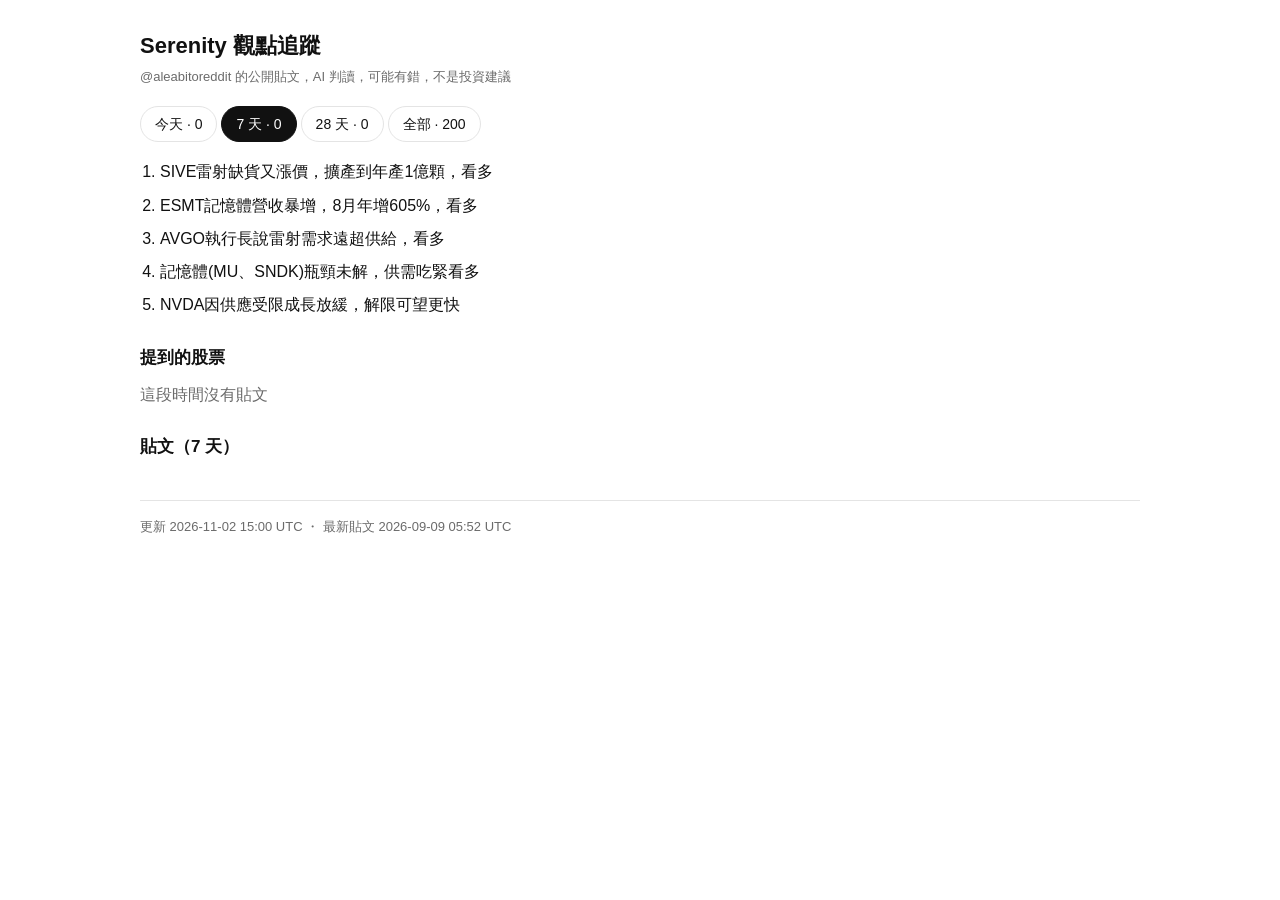
==== commit 4a9b2319: "修正 XSS、資料失敗靜默、今天分頁計算，補測試與 CI - build.py：內嵌 JSON 跳脫 <、>、&，避免貼文內容跳出 <script>；   esc() 補引號、data-t 與連結跳脫" ====
--- a/index.html
+++ b/index.html
@@ -13,7 +13,7 @@
 .tabs button.on{background:var(--fg);color:#fff;border-color:var(--fg)}
 .brief{margin:0 0 22px}
 .brief ol{margin:0;padding-left:20px}
-.brief li{font-size:16px;line-height:1.7;margin:6px 0;color:#111}
+.brief li{overflow-wrap:anywhere;font-size:16px;line-height:1.7;margin:6px 0;color:#111}
 h2{font-size:17px;margin:26px 0 10px;font-weight:600}
 .linkbtn{background:none;border:0;font:inherit;font-size:14px;color:var(--mute);cursor:pointer;padding:4px 0;display:inline-block}
 .mute{color:var(--mute)}
@@ -23,7 +23,7 @@
 .tkrow:hover{background:var(--hl)}
 .tkrow .l1{display:flex;justify-content:space-between;align-items:baseline}
 .tkrow .sym{font-size:17px;font-weight:700}
-.tkrow .l2{margin-top:5px;font-size:15px}
+.tkrow .l2{margin-top:5px;font-size:15px;overflow-wrap:anywhere}
 .stitle{font-size:20px;font-weight:700;margin:14px 0 4px}
 .ssub{color:var(--mute);font-size:14px;margin-bottom:18px}
 .dhead{font-size:14px;color:var(--mute);font-weight:600;margin:20px 0 8px}
@@ -31,10 +31,10 @@
 .post .meta{display:flex;justify-content:space-between;align-items:baseline;font-size:13px;color:var(--mute);margin-bottom:6px}
 .post .meta a{color:var(--mute)}
 .post .lab{margin:0 0 8px;font-size:14px}
-.txt{white-space:pre-wrap;color:#111;font-size:16px;line-height:1.7}
+.txt{white-space:pre-wrap;overflow-wrap:anywhere;color:#111;font-size:16px;line-height:1.7}
 .txt.clamp{display:-webkit-box;-webkit-line-clamp:5;-webkit-box-orient:vertical;overflow:hidden}
 .expand{display:block;background:none;border:0;font:inherit;font-size:13px;color:var(--mute);cursor:pointer;padding:4px 0;text-decoration:underline}
-.quoted{margin-top:6px;padding-left:10px;border-left:2px solid var(--line);color:var(--mute);font-size:13px;white-space:pre-wrap}
+.quoted{margin-top:6px;padding-left:10px;border-left:2px solid var(--line);color:var(--mute);font-size:13px;white-space:pre-wrap;overflow-wrap:anywhere}
 details summary{cursor:pointer;color:var(--mute);font-size:13px;margin-top:4px}
 .othersec{margin-top:24px}
 .footer{margin-top:40px;padding-top:16px;border-top:1px solid var(--line);color:var(--mute);font-size:13px}
@@ -60,15 +60,21 @@
 <div id="tl"></div>
 <details class="othersec" id="otherSec"></details>
 </div>
-<div class="footer">更新 2026-09-09 10:21 ・ 最新貼文 2026-09-09 05:52 UTC</div>
+<div class="footer">更新 2026-11-02 15:00 UTC ・ 最新貼文 2026-09-09 05:52 UTC</div>
 </main>
 <script>
-const DATA=[{"id": "2097563877273989456", "link": "https://x.com/aleabitoreddit/status/2097563877273989456", "author": "aleabitoreddit", "time": "2026-09-09T05:52:53.000Z", "text": "Special thank you to awodias for the crowdsourced channel check all the way from CIOE 2026 Shenzhen!\n\n- Confirmed that $SIVE is actively engaged with Chinese pluggable makers\n\n- $SIVE has raised lasers prices given tight supply\n\n- 70mW lasers seem the most tight given association", "social": "", "quoted": "$SIVE - quick channel check from Sivers’ booth at CIOE 2026 today.\n\nStopped by Sivers’ booth and spoke with their Sales Director for China, Korea & Japan.\n\nA few takeaways from our conversation:\n\n1/ China customer engagement\n\nQ: Are you currently in contact with Chinese  x.com/aleabitoreddit…", "tickers": [{"t": "SIVE", "stance": "bullish", "reason": "raising laser prices amid tight supply, active China engagement", "reason_zh": "雷射漲價，積極接觸中國客戶"}], "theme": "CW lasers", "paywalled": false, "zh": "特別感謝 awodias，從 CIOE 2026 深圳幫忙做通路查核。\n確認 $SIVE 有積極跟中國插拔式模組廠商接觸。\n$SIVE 因供給吃緊已調漲雷射價格。\n70mW 雷射看起來最吃緊。", "quoted_zh": "$SIVE，今天在 CIOE 2026 對 Sivers 攤位做了快速通路查核。\n在 Sivers 攤位停留，跟他們負責中國、韓國、日本的業務總監聊過。\n幾個重點:\n1/ 中國客戶接觸\n問:你們目前有跟中國…", "theme_zh": "連續波雷射"}, {"id": "2097399066959491480", "link": "https://x.com/aleabitoreddit/status/2097399066959491480", "author": "aleabitoreddit", "time": "2026-09-08T18:58:00.000Z", "text": "How", "social": "", "quoted": "", "tickers": [], "theme": "", "paywalled": false, "zh": "為什麼", "quoted_zh": "", "theme_zh": ""}, {"id": "2097365614402969638", "link": "https://x.com/aleabitoreddit/status/2097365614402969638", "author": "aleabitoreddit", "time": "2026-09-08T16:45:04.000Z", "text": "Goldman Sachs in their recent note upgraded their global optical module market forecast to:  \n\n- $67.7 billion (+33% revision) for 2026\n- $131.4 billion (+81% revision) for 2027\n- $148.5 billion (+115% revision) for 2028\n\nFor \n$NVDA\n Rubin Ultra, GS increased its modeled optical", "social": "", "quoted": "", "tickers": [{"t": "NVDA", "stance": "neutral", "reason": "GS raised optical forecasts, modeled Rubin Ultra optical content", "reason_zh": "高盛上調光模組預測與含量"}], "theme": "optical modules", "paywalled": false, "zh": "高盛最新報告上調全球光模組市場預測:\n2026年 $67.7 billion（上修 +33%）\n2027年 $131.4 billion（上修 +81%）\n2028年 $148.5 billion（上修 +115%）\n針對 $NVDA Rubin Ultra，高盛也調高了模型中的光…", "quoted_zh": "", "theme_zh": "光模組"}, {"id": "2097359810950037904", "link": "https://x.com/aleabitoreddit/status/2097359810950037904", "author": "aleabitoreddit", "time": "2026-09-08T16:22:00.000Z", "text": "Think optical rally today from $SIVE to $AAOI was …", "social": "", "quoted": "", "tickers": [{"t": "SIVE", "stance": "neutral", "reason": "part of today's optical rally, view cut off", "reason_zh": "今日光通訊漲勢一環，內容截斷"}, {"t": "AAOI", "stance": "neutral", "reason": "part of today's optical rally, view cut off", "reason_zh": "今日光通訊漲勢一環，內容截斷"}], "theme": "optical rally", "paywalled": true, "zh": "覺得今天光通訊股從 $SIVE 到 $AAOI 的漲勢是…", "quoted_zh": "", "theme_zh": "光通訊漲勢"}, {"id": "2097348486635368686", "link": "https://x.com/aleabitoreddit/status/2097348486635368686", "author": "aleabitoreddit", "time": "2026-09-08T15:37:00.000Z", "text": "Okay I know this is US time and this is a Taiwan stock...\n\nBut I really am starting to think $ESMT (3006) can cook like \n$SNDK\n. And I’m excited.\n\nSo hopefully in a few months, people can something say similar... \n\nFUN FACT CHAT: \n\nDid you know.. 1 old DDR2 memory chip is.. ~$0.96?", "social": "", "quoted": "Is it for real that you could buy this miracle stock for $1,000 a month ago????\n\nAnyone out there who was hyping up the AI bubble collapse? Anyone????\n\nSanDisk is the sun that never sets🌞 x.com/RRRNvjP8/statu…", "tickers": [{"t": "ESMT (3006)", "stance": "bullish", "reason": "thinks it can replicate SanDisk's run, author excited", "reason_zh": "覺得能複製SanDisk漲勢"}], "theme": "legacy memory", "paywalled": false, "zh": "好啦我知道現在是美股時間，這是台股。\n但我真的開始覺得 $ESMT (3006) 可以像 $SNDK 一樣噴。我很興奮。\n希望幾個月後大家也能說出類似的話。\n冷知識時間:\n你知道嗎，一顆舊的 DDR2 記憶體晶片現在大概 $0.96。", "quoted_zh": "這支神奇股票一個月前真的可以用 $1,000 買到?\n那些之前一直唱衰AI泡沫要破的人呢?\nSanDisk 是永不落下的太陽🌞…", "theme_zh": "傳統記憶體"}, {"id": "2097327653116363127", "link": "https://x.com/aleabitoreddit/status/2097327653116363127", "author": "aleabitoreddit", "time": "2026-09-08T14:14:13.000Z", "text": "$NBIS\n is back, and coming in hot with a new partnership with \n$PLTR\n.\n\nPalantir also named Nebius its preferred sovereign AI infrastructure partner.\n\nThe implications are potentially significant considering Palantir’s existing relations with the US Gov + Enterprises.", "social": "", "quoted": "Nebius [ $NBIS ] at $86.69 is the purest Neocloud and AI-infra asymmetry left. \n\nThis is the highest revenue Neocloud untouched by $CIFR | $WULF and colo providers that has no:\n\n- Plaguing uncertainty that $IREN, $ORCL face from  full-stack execution. \n\n- High interest debt that  x.com/aleabitoreddi", "tickers": [{"t": "NBIS", "stance": "bullish", "reason": "new PLTR partnership seen as significant given Palantir's gov/enterprise ties", "reason_zh": "PLTR新合作，藉政府企業關係"}], "theme": "neoclouds", "paywalled": false, "zh": "$NBIS 回來了，還跟 $PLTR 建立新合作，來勢洶洶。\nPalantir 也把 Nebius 列為首選的主權AI基礎設施合作夥伴。\n考慮到 Palantir 跟美國政府和企業原本就有關係，這件事影響可能不小。", "quoted_zh": "Nebius [$NBIS] 股價 $86.69，是僅存最純的 Neocloud 與AI基礎設施錯價機會。\n這是營收最高的 Neocloud，不像 $CIFR、$WULF 和機房代管商，沒有:\n- $IREN、$ORCL 面臨的全棧執行不確定性。\n- 高利率負債…", "theme_zh": "新雲端業者"}, {"id": "2097321349555306512", "link": "https://x.com/aleabitoreddit/status/2097321349555306512", "author": "aleabitoreddit", "time": "2026-09-08T13:49:10.000Z", "text": "$AMZN\n signs a new deal with \n$QCOM\n, giving Amazon the right to buy a ~$4B stake of Qualcomm through warrants.\n\nAt this rate.. Amazon will be more of a semi ETF than \n$NVDA\n?\n\nGiven their existing equity/warrants with AlChip, \n$MRVL\n, \n$ALAB\n, \n$AAOI\n, and others.\n\nThis of course is linked", "social": "", "quoted": "", "tickers": [{"t": "AMZN", "stance": "neutral", "reason": "new warrant deal with QCOM, notes growing semi exposure", "reason_zh": "QCOM認股權，半導體曝險增加"}, {"t": "QCOM", "stance": "neutral", "reason": "Amazon gets right to buy ~$4B stake via warrants", "reason_zh": "認股權可買約$4B股份"}], "theme": "semi investments", "paywalled": false, "zh": "$AMZN 跟 $QCOM 簽新合約，讓 Amazon 有權透過認股權證買下約 $4B 的 Qualcomm 股份。\n照這樣下去，Amazon 會不會比 $NVDA 更像半導體ETF?\n畢竟他們已經持有 AlChip、$MRVL、$ALAB、$AAOI 等公司的股權或認股權證。\n這當然跟…", "quoted_zh": "", "theme_zh": "半導體投資"}, {"id": "2097309699645546763", "link": "https://x.com/aleabitoreddit/status/2097309699645546763", "author": "aleabitoreddit", "time": "2026-09-08T13:02:53.000Z", "text": "Wow, \n$HOOD\n has taken minority ownership in Crypto‌.com.\n\nIt does feel like the future of the finance industry is slowly consolidating around Stripe/Robinhood.\n\nEspecially after the successful expansion of Robinhood Chain, Prediction Markets, and Credit Cards/Banking.", "social": "", "quoted": "", "tickers": [{"t": "HOOD", "stance": "bullish", "reason": "minority stake in Crypto.com continues successful expansion strategy", "reason_zh": "入股加密貨幣平台，擴張延續"}], "theme": "fintech consolidation", "paywalled": false, "zh": "哇，$HOOD 入股 Crypto.com，拿到少數股權。\n感覺金融業的未來正慢慢往 Stripe 和 Robinhood 集中。\n尤其 Robinhood Chain、預測市場、信用卡和銀行業務都擴張成功之後更明顯。", "quoted_zh": "", "theme_zh": "金融整合"}, {"id": "2097232588796780856", "link": "https://x.com/aleabitoreddit/status/2097232588796780856", "author": "aleabitoreddit", "time": "2026-09-08T07:56:28.000Z", "text": "So \n$INTC\n is raising PC CPU prices by 10% apparently in October per Digitimes, which I think markets might appreciate.\n\nThe legacy memory trade also just going brrr from August revenues:\n\n-> ESMT revenue up ~+605% Y/Y, 16.4% M/M\nWhich is interesting given gross margins also rising", "social": "", "quoted": "", "tickers": [{"t": "INTC", "stance": "bullish", "reason": "raising PC CPU prices 10%, thinks market will appreciate it", "reason_zh": "CPU漲價10%，看好市場買單"}, {"t": "ESMT (3006)", "stance": "bullish", "reason": "August revenue up ~605% Y/Y with rising gross margins", "reason_zh": "8月營收年增605%，毛利升"}], "theme": "legacy memory", "paywalled": false, "zh": "根據 Digitimes，$INTC 十月起 PC CPU 要漲價10%，我覺得市場應該會買單。\n傳統記憶體這波交易也因為8月營收持續發燒:\nESMT 營收年增約 +605%，月增16.4%。\n毛利率也同步上升，這點很有意思…", "quoted_zh": "", "theme_zh": "傳統記憶體"}, {"id": "2097200456090952096", "link": "https://x.com/aleabitoreddit/status/2097200456090952096", "author": "aleabitoreddit", "time": "2026-09-08T05:48:47.000Z", "text": "Glad $SIVE is attending CIOE Shenzen and hope my followers can go too!\n\nIf you want my read on current landscape:\n\n-> Chinese pluggable makers like CIG (剑桥科技) are facing severe shortages in 70mW-200mW lasers.\n\nIf you look at filings from CIG, they claim \"substantially longer", "social": "", "quoted": "Interesting, thought to check how many years $SIVE has attended CIOE Shenzen (seeing as they will be there Sept 9-11) and from my research it seems like they haven't since attended since 2019, when they went as Sivers Photonics.\n\nI might be reading into it too much but it could", "tickers": [{"t": "SIVE", "stance": "bullish", "reason": "glad they're attending CIOE, positive read on current landscape", "reason_zh": "高興參展CIOE，看法正面"}, {"t": "CIG (剑桥科技)", "stance": "neutral", "reason": "facing severe shortages in 70-200mW lasers per filings", "reason_zh": "70-200mW雷射嚴重缺貨"}], "theme": "CW lasers", "paywalled": false, "zh": "很高興 $SIVE 參加 CIOE 深圳展，希望我的粉絲們也能去!\n如果你想知道我對現況的看法:\n中國插拔式模組廠商像 CIG（劍橋科技）在70mW到200mW雷射上面臨嚴重缺貨。\n看 CIG 的財報揭露，他們說「明顯更長…", "quoted_zh": "有意思，想確認一下 $SIVE 參加 CIOE 深圳展幾年了（因為他們9月9到11日會在場），查了一下發現他們自2019年以 Sivers Photonics 名義參加後，好像就沒再參加過。\n我可能想太多了，但這也許…", "theme_zh": "連續波雷射"}, {"id": "2097019634822316470", "link": "https://x.com/aleabitoreddit/status/2097019634822316470", "author": "aleabitoreddit", "time": "2026-09-07T17:50:16.000Z", "text": "So was just revisiting some consortiums again:\n\nTh…", "social": "", "quoted": "", "tickers": [], "theme": "", "paywalled": true, "zh": "剛剛又重新看了一下一些聯盟:\n這…", "quoted_zh": "", "theme_zh": ""}, {"id": "2097005818302607682", "link": "https://x.com/aleabitoreddit/status/2097005818302607682", "author": "aleabitoreddit", "time": "2026-09-07T16:55:22.000Z", "text": "I don’t think I want to be in this timeline anymore. \n\nWe got AGI with Astra and Hunter Biden $LAPTOP in the same weekend.", "social": "", "quoted": "", "tickers": [], "theme": "", "paywalled": false, "zh": "我不想活在這個時間線了。\n同一個週末，我們同時遇到 Astra 的 AGI 消息，還有 Hunter Biden $LAPTOP 的事。", "quoted_zh": "", "theme_zh": ""}, {"id": "2096933313785242098", "link": "https://x.com/aleabitoreddit/status/2096933313785242098", "author": "aleabitoreddit", "time": "2026-09-07T12:07:15.000Z", "text": "Uhh chat, did we accidentally AI bottleneck-pill Warren Buffett's \n$BRK.B\n successor Greg Abel?", "social": "", "quoted": "", "tickers": [], "theme": "", "paywalled": false, "zh": "呃，各位，我們是不是不小心把 AI 瓶頸的想法灌輸給 Warren Buffett 的 $BRK.B 接班人 Greg Abel 了?", "quoted_zh": "", "theme_zh": ""}, {"id": "2096904209371427277", "link": "https://x.com/aleabitoreddit/status/2096904209371427277", "author": "aleabitoreddit", "time": "2026-09-07T10:11:36.000Z", "text": "New report from Bloomberg on $IQE:\n\n“indium phosphide substrates is emerging as a key risk for the semiconductor industry.”\n\nI wonder who could have guessed this last year with \n$AXTI\n?", "social": "", "quoted": "Oh look… a new report by Reuters shows China’s control over InP threatens the AI DC buildout.\n\nWho could have guessed $AXTI would have been a major point of failure?  x.com/aleabitoreddit…", "tickers": [{"t": "IQE", "stance": "bullish", "reason": "Bloomberg flags InP substrates as key semiconductor supply risk", "reason_zh": "示警InP基板供應風險"}, {"t": "AXTI", "stance": "bullish", "reason": "author says he called this InP risk last year", "reason_zh": "作者說去年就猜到InP風險"}], "theme": "InP substrates", "paywalled": false, "zh": "Bloomberg 針對 $IQE 出了新報告:\n「磷化銦基板正成為半導體產業的關鍵風險。」\n去年就靠 $AXTI 猜到這件事的人是誰呢?", "quoted_zh": "你看…路透社新報告指出，中國掌控磷化銦（InP）會威脅AI資料中心的建設。\n誰能猜到 $AXTI 會是主要的失效點呢?…", "theme_zh": "磷化銦基板"}, {"id": "2096890295128625153", "link": "https://x.com/aleabitoreddit/status/2096890295128625153", "author": "aleabitoreddit", "time": "2026-09-07T09:16:19.000Z", "text": "I'll let you decide that for yourself since that was an illustrative laser revenue modeling off $SIVE 100M CW DFB laser/year target. \n\nBut... do you want to know the main reason I like laser companies so much?\n\nThey don't just have to stay laser companies... just look at \n$LITE\n!", "social": "", "quoted": "What do you think is a fair revenue multiple you would assign to $SIVE if their recent expansion is able to deliver on $625M-$1.25B of annualized revenue?", "tickers": [{"t": "SIVE", "stance": "bullish", "reason": "modeled 100M CW DFB laser/year revenue target", "reason_zh": "模型設定年產1億顆雷射目標"}, {"t": "LITE", "stance": "bullish", "reason": "cited as example of laser company expanding beyond lasers", "reason_zh": "舉例說明雷射公司能跨業擴張"}], "theme": "CW lasers", "paywalled": false, "zh": "這個留給你自己判斷，因為那只是根據 $SIVE 每年一億顆 CW DFB 雷射目標做的示範性營收模型。\n不過...你想知道我為什麼這麼愛雷射公司嗎?\n因為他們不一定要一直當雷射公司...看看 $LITE 就知道!", "quoted_zh": "如果 $SIVE 最近的擴產真的能達到 $625M 到 $1.25B 的年化營收，你覺得該給他們多少倍的合理營收本益比?", "theme_zh": "連續波雷射"}, {"id": "2096858276290015563", "link": "https://x.com/aleabitoreddit/status/2096858276290015563", "author": "aleabitoreddit", "time": "2026-09-07T07:09:05.000Z", "text": "Is there any other industry... Where every investor is cheering for shortages and price hikes? \n\nSED reported today that: Samsung / \n$SKHY\n \"stockpiles have fallen to less than 10 days of supply, and a severe shortage could emerge next year, according to a new forecast\"\n\nKB", "social": "", "quoted": "", "tickers": [{"t": "Samsung", "stance": "bullish", "reason": "stockpiles under 10 days supply, severe shortage forecast next year", "reason_zh": "庫存不到10天，明年恐嚴重短缺"}, {"t": "SKHY", "stance": "bullish", "reason": "same memory stockpile shortage read", "reason_zh": "同樣是記憶體庫存缺貨的解讀"}], "theme": "legacy memory", "paywalled": false, "zh": "到底還有哪個產業...投資人會為缺貨跟漲價歡呼的?\nSED 今天報導，三星 / $SKHY「庫存已經降到不到10天的供應量，新預測顯示明年可能出現嚴重短缺」\nKB…", "quoted_zh": "", "theme_zh": "傳統記憶體"}, {"id": "2096814311306129776", "link": "https://x.com/aleabitoreddit/status/2096814311306129776", "author": "aleabitoreddit", "time": "2026-09-07T04:14:23.000Z", "text": "Got curious and decided to track which thesis of mine were still up 100%+ YTD after the recent drawdown: \n\n1. \n$AXTI\n - InP substrates\n2. \n$NBIS\n - Neoclouds\n3. \n$MU\n - Memory\n4. \n$INTC\n - Foundry\n5. \n$LITE\n - Photonics\n6. $IQE - Epiwafers\n7. \n$AAOI\n - Photonics\n8. $GDRZF - Venezuela\n9.", "social": "", "quoted": "", "tickers": [{"t": "AXTI", "stance": "bullish", "reason": "InP thesis up 100%+ YTD", "reason_zh": "InP論點今年漲逾100%"}, {"t": "NBIS", "stance": "bullish", "reason": "Neoclouds thesis up 100%+ YTD", "reason_zh": "新雲端論點今年漲逾100%"}, {"t": "MU", "stance": "bullish", "reason": "Memory thesis up 100%+ YTD", "reason_zh": "記憶體論點今年漲逾100%"}, {"t": "INTC", "stance": "bullish", "reason": "Foundry thesis up 100%+ YTD", "reason_zh": "晶圓代工論點漲逾100%"}, {"t": "LITE", "stance": "bullish", "reason": "Photonics thesis up 100%+ YTD", "reason_zh": "光通訊論點漲逾100%"}, {"t": "IQE", "stance": "bullish", "reason": "Epiwafers thesis up 100%+ YTD", "reason_zh": "磊晶片論點漲逾100%"}, {"t": "AAOI", "stance": "bullish", "reason": "Photonics thesis up 100%+ YTD", "reason_zh": "光通訊論點漲逾100%"}, {"t": "GDRZF", "stance": "bullish", "reason": "Venezuela thesis up 100%+ YTD", "reason_zh": "委內瑞拉論點漲逾100%"}], "theme": "portfolio theses", "paywalled": false, "zh": "好奇就去查了一下，最近這波回檔之後，我哪些投資論點今年至今還是上漲100%以上:\n1. $AXTI，磷化銦基板\n2. $NBIS，新雲端業者\n3. $MU，記憶體\n4. $INTC，晶圓代工\n5. $LITE，光通訊\n6. $IQE，磊晶片\n7. $AAOI，光通訊\n8. $GDRZF，委內瑞拉\n9. …", "quoted_zh": "", "theme_zh": "投資論點"}, {"id": "2096780048187773122", "link": "https://x.com/aleabitoreddit/status/2096780048187773122", "author": "aleabitoreddit", "time": "2026-09-07T01:58:14.000Z", "text": "Just my random thought on my favorite mega-cap sto…", "social": "", "quoted": "", "tickers": [], "theme": "", "paywalled": true, "zh": "只是我對我最愛的大型股隨便想到的…", "quoted_zh": "", "theme_zh": ""}, {"id": "2096749796023538032", "link": "https://x.com/aleabitoreddit/status/2096749796023538032", "author": "aleabitoreddit", "time": "2026-09-06T23:58:01.000Z", "text": "Oh cool! $SIVE also made it there on cnyes too (leading Taiwan financial media)!\n\nThe English translation might be off a bit, but this was summarizing Sivers surprising 100M+ CW DFB annual laser capacity expansion, ~ operational Q4 2027.\n\nAnd how given historical ASP from", "social": "", "quoted": "I didn’t know my ESMT thesis was making some rounds in Taiwanese media like Cnyes/Anue.\n\nJust found it funny that I wanted to read about any recent commentary, then my name kept appearing…\n\nSpecial thanks to BlockBeats for the original coverage.  x.com/aleabitoreddit…", "tickers": [{"t": "SIVE", "stance": "bullish", "reason": "Taiwan media coverage of 100M+ CW DFB laser capacity expansion", "reason_zh": "台灣媒體報導1億顆雷射擴產"}], "theme": "CW lasers", "paywalled": false, "zh": "哦酷! $SIVE 也上了 cnyes（台灣主要財經媒體）!\n英文翻譯可能有點不準，但大意是在講 Sivers 意外宣布擴產超過1億顆 CW DFB 雷射的年產能，預計2027年第四季量產。\n還有從歷史平均售價來看…", "quoted_zh": "沒想到我的 ESMT 論點在台灣媒體像 Cnyes/鉅亨網上被討論。\n覺得蠻好笑的，我只是想看看最近有什麼評論，結果一直看到自己的名字…\n特別感謝 BlockBeats 的原始報導。…", "theme_zh": "連續波雷射"}, {"id": "2096721917386641756", "link": "https://x.com/aleabitoreddit/status/2096721917386641756", "author": "aleabitoreddit", "time": "2026-09-06T22:07:14.000Z", "text": "I didn’t know my ESMT thesis was making some rounds in Taiwanese media like Cnyes/Anue.\n\nJust found it funny that I wanted to read about any recent commentary, then my name kept appearing…\n\nSpecial thanks to BlockBeats for the original coverage.", "social": "", "quoted": "Yep, ESMT (3006) has exposure to multiple legacy memory segments.\n\nHas a portfolio of: SLC/SPI NAND, NOR Flash, DDR2/DDR3, MCP/eMCP, so all the fun legacy stuff.\n\nIf you want to look at broader industry price hikes coming up that ESMT has exposure to:  \n\n1. SLC NAND: ~120-170% x.com/Joylou1209/sta…", "tickers": [{"t": "ESMT (3006)", "stance": "bullish", "reason": "legacy memory exposure amid industry price hikes", "reason_zh": "傳統記憶體布局，產業將漲價"}], "theme": "legacy memory", "paywalled": false, "zh": "沒想到我的 ESMT 論點在台灣媒體像 Cnyes/鉅亨網上被討論。\n覺得蠻好笑的，我只是想看看最近有什麼評論，結果一直看到自己的名字。\n特別感謝 BlockBeats 的原始報導。", "quoted_zh": "對，ESMT（3006）在好幾個傳統記憶體領域都有布局。\n產品線包含: SLC/SPI NAND、NOR Flash、DDR2/DDR3、MCP/eMCP，都是傳統老產品。\n如果想看 ESMT 有布局、產業接下來會漲價的項目:\n1. SLC NAND: 漲幅約120-170%…", "theme_zh": "傳統記憶體"}, {"id": "2096605093986787380", "link": "https://x.com/aleabitoreddit/status/2096605093986787380", "author": "aleabitoreddit", "time": "2026-09-06T14:23:02.000Z", "text": "I asked OpenAI Astra Ultra + Anthropic Fable 5.1 Max to make me a 5x-10x return type portfolio in 1 year. \n\nBurnt a lot of credits, and the results are in: \n\nOpenAI: - \n$KYTX\n (autoimmune CAR-T results)\n- \n$PRQR\n (human RNA-editing datasets)\n- \n$VSTM\n (KRAS cancer-drug)\n- \n$CNTB\n (asthma", "social": "", "quoted": "OpenAI's Astra is now available.", "tickers": [{"t": "KYTX", "stance": "neutral", "reason": "AI-generated pick for autoimmune CAR-T results, no personal view given", "reason_zh": "AI選股,CAR-T結果,無評論"}, {"t": "PRQR", "stance": "neutral", "reason": "AI-generated pick for human RNA-editing datasets, no personal view given", "reason_zh": "AI選股,RNA編輯數據,無評論"}, {"t": "VSTM", "stance": "neutral", "reason": "AI-generated pick for KRAS cancer drug, no personal view given", "reason_zh": "AI選股,KRAS癌症藥,無評論"}, {"t": "CNTB", "stance": "neutral", "reason": "AI-generated pick for asthma, no personal view given", "reason_zh": "AI選股,氣喘相關,無評論"}], "theme": "AI stock picks", "paywalled": false, "zh": "我請 OpenAI Astra Ultra 加 Anthropic Fable 5.1 Max,幫我做一個一年報酬 5 倍到 10 倍的投資組合。燒了很多額度,結果出來了。OpenAI:$KYTX(自體免疫 CAR-T 結果)、$PRQR(人類 RNA 編輯數據)、$VSTM(KRAS 癌症藥物)、$CNTB(氣喘", "quoted_zh": "OpenAI 的 Astra 現在上線了。", "theme_zh": "AI選股"}, {"id": "2096455073580908908", "link": "https://x.com/aleabitoreddit/status/2096455073580908908", "author": "aleabitoreddit", "time": "2026-09-06T04:26:54.000Z", "text": "I’m not sure how OpenAI was likely holding off their IPO to 2027.\n\nBecause they had concerns about a $1T valuation 3 months ago.\n\nThen Anthropic investors go and say **** it, lets one-up \n$SPCX\n and IPO at $2T next month?", "social": "", "quoted": "", "tickers": [], "theme": "IPO valuation", "paywalled": false, "zh": "我不太懂 OpenAI 為什麼可能把 IPO 延到 2027 年。因為三個月前他們還在擔心 1 兆美元估值太高。結果 Anthropic 的投資人直接說算了,不管了,要贏過 $SPCX,下個月就用 2 兆美元估值 IPO?", "quoted_zh": "", "theme_zh": "IPO估值"}, {"id": "2096149203278037407", "link": "https://x.com/aleabitoreddit/status/2096149203278037407", "author": "aleabitoreddit", "time": "2026-09-05T08:11:29.000Z", "text": "Now that \n$MU\n to \n$SNDK\n have pulled a major recovery. \n\nGood to have a reminder that the memory bottleneck hasn’t changed!\n\nSame with CW lasers… substrates… or others.\n\nBut short term sentiment (depending on prices/macro) often does.\n\nI think a lot of demand imbalances get worse", "social": "", "quoted": "Yes, I'm still bullish on memory like $MU / Samsung.\n\nAs I said earlier, markets tend to rotate from bottleneck to bottleneck.\n\nThis week it looks $AXTI to $LITE in the photonics sector is the focus again. \n\nThe thing is... the primary thing that changed are the stock prices,  x.com/KostasMoschova…", "tickers": [{"t": "MU", "stance": "bullish", "reason": "Memory bottleneck unchanged, demand imbalances getting worse despite price recovery", "reason_zh": "記憶體瓶頸沒變,供需失衡惡化中"}, {"t": "SNDK", "stance": "bullish", "reason": "Memory bottleneck unchanged, demand imbalances getting worse despite price recovery", "reason_zh": "記憶體瓶頸沒變,供需失衡惡化中"}], "theme": "legacy memory", "paywalled": false, "zh": "$MU 到 $SNDK 都已經出現明顯反彈。剛好提醒大家,記憶體的瓶頸沒有變。CW 雷射、基板等等也一樣。但短期市場情緒(看價格和總經)常常會變。我覺得很多供需失衡會惡化", "quoted_zh": "對,我對記憶體像 $MU、三星還是看多。我之前說過,市場常常從一個瓶頸轉到下一個瓶頸。這禮拜看起來光子產業的 $AXTI 到 $LITE 又變成焦點。重點是,真正改變的只有股價,x.com/KostasMoschova…", "theme_zh": "舊世代記憶體"}, {"id": "2096122640465645937", "link": "https://x.com/aleabitoreddit/status/2096122640465645937", "author": "aleabitoreddit", "time": "2026-09-05T06:25:56.000Z", "text": "I think this approach is great: drawing from my research on older-generation memory chips like ESMT DDR2/DDR3, and applying it by analogy.\n\nOr taking the perspective I developed during my $AAOI research on the supply-demand imbalance for CW lasers, and applying it to A-shares.", "social": "", "quoted": "@grok Does China have any listed companies that produce DDR2/DDR3 comparable to ESMT?", "tickers": [{"t": "ESMT (3006)", "stance": "bullish", "reason": "DDR2/DDR3 research approach reused as analogy, thesis still holds", "reason_zh": "DDR2/DDR3研究拿來類比,論點還成立"}, {"t": "AAOI", "stance": "bullish", "reason": "CW laser supply-demand imbalance thesis reused as analogy for A-shares", "reason_zh": "CW雷射供需失衡論點,套用到A股"}], "theme": "supply-demand imbalance", "paywalled": false, "zh": "我覺得這個方法很棒:用我研究舊世代記憶體晶片(像 ESMT 的 DDR2/DDR3)的心得,類比套用過去。或是用我研究 $AAOI 時,對 CW 雷射供需失衡的觀點,套用到 A 股上。", "quoted_zh": "@grok 中國有沒有上市公司生產 DDR2/DDR3,規模跟 ESMT 差不多的?", "theme_zh": "供需失衡"}, {"id": "2095974877115380043", "link": "https://x.com/aleabitoreddit/status/2095974877115380043", "author": "aleabitoreddit", "time": "2026-09-04T20:38:46.000Z", "text": "There's actually a whole new universe I haven't di…", "social": "", "quoted": "", "tickers": [], "theme": "", "paywalled": true, "zh": "其實還有一整個全新的領域我還沒…", "quoted_zh": "", "theme_zh": ""}, {"id": "2095957075302273257", "link": "https://x.com/aleabitoreddit/status/2095957075302273257", "author": "aleabitoreddit", "time": "2026-09-04T19:28:02.000Z", "text": "OpenAI's Astra is now available.", "social": "", "quoted": "", "tickers": [], "theme": "", "paywalled": false, "zh": "OpenAI 的 Astra 現在上線了。", "quoted_zh": "", "theme_zh": ""}, {"id": "2095882424932766163", "link": "https://x.com/aleabitoreddit/status/2095882424932766163", "author": "aleabitoreddit", "time": "2026-09-04T14:31:24.000Z", "text": "Let me get this straight chat… you have:\n\n\n$NVDA\n 70% supply constrained revenue growth projections (would be 100%+)\n\n\n$AVGO\n AI revenue growing 100%+ Y/Y for next 2 years from mid ~$50B -> $230B\n\nOpenAI Astra blowing away AGI benchmarks and starting to train itself.\n\n\n$MSFT\n / \n$GOOGL", "social": "", "quoted": "", "tickers": [{"t": "NVDA", "stance": "bullish", "reason": "70% supply-constrained growth, would be 100%+ without constraints", "reason_zh": "供應受限成長70%,解限後上看100%+"}, {"t": "AVGO", "stance": "bullish", "reason": "AI revenue to double for two years, mid-$50B to $230B", "reason_zh": "AI營收兩年翻倍,500億到2300億"}, {"t": "MSFT", "stance": "bullish", "reason": "Grouped as AI beneficiary in sarcastic overwhelming bull case list", "reason_zh": "被列入AI受惠股,語氣諷刺看多過頭"}, {"t": "GOOGL", "stance": "bullish", "reason": "Grouped as AI beneficiary in sarcastic overwhelming bull case list", "reason_zh": "被列入AI受惠股,語氣諷刺看多過頭"}], "theme": "AI capex", "paywalled": false, "zh": "讓我搞清楚喔,各位。你們現在有:$NVDA 因為供應受限,營收成長預測只有 70%(拿掉限制的話會超過 100%)。$AVGO 的 AI 營收未來兩年年增率超過 100%,從約 500 億美元成長到 2300 億美元。OpenAI 的 Astra 把 AGI 基準測試全部打爆,還開始自我訓練。$MSFT、$GOOGL", "quoted_zh": "", "theme_zh": "AI資本支出"}, {"id": "2095851749127188691", "link": "https://x.com/aleabitoreddit/status/2095851749127188691", "author": "aleabitoreddit", "time": "2026-09-04T12:29:30.000Z", "text": "From my channel checks, it appears Korean retail is firmly siding with \n$HOOD\n over the \n$AMC\n CEO.\n\nKorean sources find the prospect of 40x leveraged Samsung / \n$SKHY\n a powerful enough argument to win the tokenization debate.", "social": "", "quoted": "", "tickers": [{"t": "HOOD", "stance": "neutral", "reason": "Korean retail reportedly siding with HOOD over AMC CEO in debate", "reason_zh": "傳韓國散戶挺HOOD,不挺AMC執行長"}, {"t": "Samsung", "stance": "neutral", "reason": "40x leveraged tokenized Samsung cited as retail's winning argument", "reason_zh": "40倍槓桿代幣化三星,被當致勝論點"}, {"t": "SKHY", "stance": "neutral", "reason": "Cited alongside Samsung as leveraged tokenized product example", "reason_zh": "與三星並列,槓桿代幣化商品範例"}], "theme": "tokenization", "paywalled": false, "zh": "根據我做的通路查訪,韓國散戶明顯站在 $HOOD 這邊,不挺 $AMC 執行長。韓國消息來源覺得,40 倍槓桿的三星、$SKHY,這個說法就足夠贏下代幣化的辯論。", "quoted_zh": "", "theme_zh": "代幣化"}, {"id": "2095823005595439615", "link": "https://x.com/aleabitoreddit/status/2095823005595439615", "author": "aleabitoreddit", "time": "2026-09-04T10:35:17.000Z", "text": "So... here's my take on US / China tensions: \n\nYou have European monopolies like:\n- \n$ASML\n (EUV)\n- $SOI (Photonics-SOI)\n- Zeiss SMT (ASML EUV supplier), Trumpf (ASML EUV laser supplier)\n\nJapan has many near/complete monoplies like:\n- TOK, JSR, ShinEstu, Fujifilm for EUV", "social": "", "quoted": "China reportedly halts some rare earth shipments to US.\n\nNot a new blanket ban, or any mention of specific rare earths. \n\nBut… if I had to guess, Japan is usually a decent indicator of what’s actively important since Japan:\n\n- “sources virtually all of its dysprosium and terbium", "tickers": [{"t": "ASML", "stance": "neutral", "reason": "Named as European EUV monopoly amid US/China tension discussion", "reason_zh": "歐洲EUV壟斷者,美中緊張議題提及"}, {"t": "SOI", "stance": "neutral", "reason": "Named as European photonics-SOI monopoly", "reason_zh": "歐洲光子SOI壟斷者"}, {"t": "Zeiss SMT", "stance": "neutral", "reason": "Named as ASML's EUV optics supplier, a European monopoly", "reason_zh": "ASML的EUV光學供應商,歐洲壟斷"}, {"t": "Trumpf", "stance": "neutral", "reason": "Named as ASML's EUV laser supplier, a European monopoly", "reason_zh": "ASML的EUV雷射供應商,歐洲壟斷"}, {"t": "TOK", "stance": "neutral", "reason": "Named as Japanese EUV material near-monopoly", "reason_zh": "日本EUV材料近乎壟斷"}, {"t": "JSR", "stance": "neutral", "reason": "Named as Japanese EUV material near-monopoly", "reason_zh": "日本EUV材料近乎壟斷"}, {"t": "ShinEtsu", "stance": "neutral", "reason": "Named as Japanese EUV material near-monopoly", "reason_zh": "日本EUV材料近乎壟斷"}, {"t": "Fujifilm", "stance": "neutral", "reason": "Named as Japanese EUV material near-monopoly", "reason_zh": "日本EUV材料近乎壟斷"}], "theme": "EUV supply chain", "paywalled": false, "zh": "先講一下我對美中緊張情勢的看法。歐洲有幾家壟斷型公司,像是:$ASML(EUV)、$SOI(光子 SOI)、Zeiss SMT(ASML 的 EUV 供應商)、Trumpf(ASML 的 EUV 雷射供應商)。日本也有很多接近或完全壟斷的公司,像是:TOK、JSR、ShinEtsu、Fujifilm,都是做 EUV 的", "quoted_zh": "傳中國暫停部分稀土出貨到美國。不是新的全面禁令,也沒提到是哪些稀土。不過,如果要我猜,日本通常是個不錯的指標,因為日本幾乎所有的鏑和鋱都靠", "theme_zh": "EUV供應鏈"}, {"id": "2095802636876619928", "link": "https://x.com/aleabitoreddit/status/2095802636876619928", "author": "aleabitoreddit", "time": "2026-09-04T09:14:21.000Z", "text": "China reportedly halts some rare earth shipments to US.\n\nNot a new blanket ban, or any mention of specific rare earths. \n\nBut… if I had to guess, Japan is usually a decent indicator of what’s actively important since Japan:\n\n- “sources virtually all of its dysprosium and terbium", "social": "", "quoted": "", "tickers": [], "theme": "rare earths", "paywalled": false, "zh": "傳中國暫停部分稀土出貨到美國。不是新的全面禁令,也沒提到是哪些稀土。不過,如果要我猜,日本通常是個不錯的指標,因為日本幾乎所有的鏑和鋱都靠", "quoted_zh": "", "theme_zh": "稀土"}, {"id": "2095590610967421206", "link": "https://x.com/aleabitoreddit/status/2095590610967421206", "author": "aleabitoreddit", "time": "2026-09-03T19:11:50.000Z", "text": "OpenAI GPT-6 Astra benchmarks got released. Looks both AGI and the Singularity are almost here.\n\nThe leap in eval performance:\n\nFrom 78.5% -> 100% on ExploitBench to 22.4% -> 64.6% on the Science benchmark is enormous. \n\nAnd the most striking part is the VP of Research comment", "social": "", "quoted": "Could you post your thoughts on the new Astra 6 benchmarks from open AI ? Seems like we are getting closer and closer to AGI", "tickers": [], "theme": "AI benchmarks", "paywalled": false, "zh": "OpenAI GPT-6 Astra 的基準測試結果公布了。看起來 AGI 跟奇點都快到了。測試分數跳很大:ExploitBench 從 78.5% 衝到 100%,科學基準測試從 22.4% 衝到 64.6%,幅度很誇張。最讓人驚訝的是研究副總裁的評論", "quoted_zh": "可以分享一下你對 OpenAI 新的 Astra 6 基準測試的看法嗎?感覺我們離 AGI 越來越近了", "theme_zh": "AI基準測試"}, {"id": "2095580088620449880", "link": "https://x.com/aleabitoreddit/status/2095580088620449880", "author": "aleabitoreddit", "time": "2026-09-03T18:30:01.000Z", "text": "Just an update to my DDR2/DDR3 memory idea with ESMT.  They reported August revenue (Taiwan sometimes does monthly reporting): \n\nJune revenue: ~$153M\nJuly: ~$214M\nAugust (new): ~$249M vs. $35.3m (last year)\n\nMonthly revenue has increased ~63% in two months despite reportedly", "social": "", "quoted": "I wanted exposure to DDR2/DDR3 bottleneck ongoing and found ESMT (3006). \n\nA $2.5B MC fabless company with PSMC wafer allocation (esp. focused on DDR2). \n\nLast month's net income was: $109.5M (July month), which annualized is $1.31B net profit (1.9x runrate P/E). \n\nIf we look at", "tickers": [{"t": "ESMT (3006)", "stance": "bullish", "reason": "August revenue $249M, up 63% in two months, thesis playing out", "reason_zh": "8月營收2.49億,兩個月漲63%,論點應驗"}], "theme": "legacy memory", "paywalled": false, "zh": "更新一下我對 ESMT 的 DDR2/DDR3 記憶體想法。他們公布了 8 月營收(台灣有時候會月報):6 月營收約 1.53 億美元,7 月約 2.14 億美元,8 月(新)約 2.49 億美元,去年同期是 3530 萬美元。月營收兩個月內成長約 63%,儘管據稱", "quoted_zh": "我想布局 DDR2/DDR3 瓶頸這個題材,找到了 ESMT(3006)。這是一家市值 25 億美元的無晶圓廠公司,有 PSMC 的晶圓產能配額(特別是 DDR2)。上個月(7 月)淨利是 1.095 億美元,年化後淨利約 13.1 億美元(本益比約 1.9 倍run rate)。如果我們看", "theme_zh": "舊世代記憶體"}, {"id": "2095565402223038651", "link": "https://x.com/aleabitoreddit/status/2095565402223038651", "author": "aleabitoreddit", "time": "2026-09-03T17:31:40.000Z", "text": "$DELL\n founder is a legend.\n\nThe Dell family pledged $6.25B / $250 each to 25M children through Trump Accounts, with \n$HOOD\n (up 14.83%+ today) as the initial sole brokerage. \n\nLittle off topic but getting the public invested early is very meaningful compared to the dollar amount.", "social": "", "quoted": "", "tickers": [{"t": "DELL", "stance": "neutral", "reason": "Founder pledged $6.25B to children's Trump Accounts, called a legend", "reason_zh": "創辦人捐62.5億給兒童帳戶,稱傳奇"}, {"t": "HOOD", "stance": "neutral", "reason": "Up 14.83% today as sole brokerage for the Trump Accounts program", "reason_zh": "今漲14.83%,是該方案唯一券商"}], "theme": "", "paywalled": false, "zh": "$DELL 的創辦人真的是傳奇。戴爾家族透過 Trump Accounts,承諾捐 62.5 億美元給 2500 萬名兒童,每人 250 美元,一開始唯一的券商是 $HOOD(今天上漲超過 14.83%)。有點離題,但讓大眾很早就開始投資,意義遠比金額本身重要。", "quoted_zh": "", "theme_zh": ""}, {"id": "2095546138510459218", "link": "https://x.com/aleabitoreddit/status/2095546138510459218", "author": "aleabitoreddit", "time": "2026-09-03T16:15:07.000Z", "text": "This is the correct response when looking at $SIVE >100m CW DFB extraordinary capacity disclosure.\n\nTo give some context, Trendforce July data cites global CW/EML capacity is roughly 608.4M/year (~50.7M monthly units annualized). \n\nWith \n$AVGO\n, \n$LITE\n, and Sumitomo making up", "social": "", "quoted": "Holy fuck", "tickers": [{"t": "SIVE", "stance": "bullish", "reason": ">100M CW DFB capacity disclosure justifies shocked reaction, extraordinary growth", "reason_zh": "揭露破億產能,難怪反應這麼大"}, {"t": "AVGO", "stance": "neutral", "reason": "Named among top CW/EML capacity suppliers alongside LITE, Sumitomo", "reason_zh": "CW/EML主要供應商之一,與LITE並列"}, {"t": "LITE", "stance": "neutral", "reason": "Named among top CW/EML capacity suppliers alongside AVGO, Sumitomo", "reason_zh": "CW/EML主要供應商之一,與AVGO並列"}], "theme": "CW lasers", "paywalled": false, "zh": "看到 $SIVE 揭露超過 1 億顆的 CW DFB 超大產能,這個反應是對的。補充一下背景,Trendforce 7 月的資料顯示,全球 CW/EML 產能約每年 6.084 億顆(月產能年化約 5070 萬顆)。$AVGO、$LITE 跟住友加起來占", "quoted_zh": "我靠", "theme_zh": "CW雷射"}, {"id": "2095490725412733092", "link": "https://x.com/aleabitoreddit/status/2095490725412733092", "author": "aleabitoreddit", "time": "2026-09-03T12:34:55.000Z", "text": "$NVDA\n acquires hugging face for $12,930,300,000.\n\nJensen stated the reason being:\n- 18M+ devs use Hugging Face \n- 3M+ models, 500k+ datasets, 1M+ apps \n- 200k+ companies use the platformm\n- support of open weight models\n\nthis almost reminds me of \n$MSFT\n buying Github?", "social": "", "quoted": "", "tickers": [{"t": "NVDA", "stance": "neutral", "reason": "Acquired Hugging Face for $12.93B, compared to Microsoft buying GitHub", "reason_zh": "以129億收購Hugging Face,像微軟買GitHub"}], "theme": "AI ecosystem", "paywalled": false, "zh": "$NVDA 用 129.303 億美元收購 Hugging Face。黃仁勳說原因是:超過 1800 萬名開發者用 Hugging Face、超過 300 萬個模型、超過 50 萬個資料集、超過 100 萬個應用、超過 20 萬家公司用這個平台、支持開放權重模型。這讓我想到 $MSFT 買下 GitHub 那次?", "quoted_zh": "", "theme_zh": "AI生態系"}, {"id": "2095460499769155944", "link": "https://x.com/aleabitoreddit/status/2095460499769155944", "author": "aleabitoreddit", "time": "2026-09-03T10:34:49.000Z", "text": "$IQE is actually a quantum dot foundry leader believe it or not.\n\nToday IQE announced a purchase agreement with Quintessent (top player in the QD space).\n\n“As quantum dot lasers move to customer sampling.”\n\nYour QD bros like \n$ALMU\n, QD Laser (6613), and others might finally start", "social": "", "quoted": "How does this play into the IQE announcement?", "tickers": [{"t": "IQE", "stance": "bullish", "reason": "Hidden quantum dot foundry leader per new Quintessent purchase agreement", "reason_zh": "低調的量子點代工龍頭,新簽採購協議"}, {"t": "ALMU", "stance": "bullish", "reason": "QD laser beneficiary that might finally start moving on IQE news", "reason_zh": "量子點雷射受惠股,可能因此開始動"}, {"t": "QD Laser (6613)", "stance": "bullish", "reason": "QD laser beneficiary that might finally start moving on IQE news", "reason_zh": "量子點雷射受惠股,可能因此開始動"}], "theme": "quantum dot lasers", "paywalled": false, "zh": "信不信由你,$IQE 其實是量子點代工的領導廠。今天 IQE 宣布跟 Quintessent(量子點領域的頂尖玩家)簽採購協議。「隨著量子點雷射進入客戶送樣階段。」你們這些量子點概念股,像 $ALMU、QD Laser(6613)等等,可能終於要開始", "quoted_zh": "這跟 IQE 這則公告有什麼關係?", "theme_zh": "量子點雷射"}, {"id": "2095453263613341938", "link": "https://x.com/aleabitoreddit/status/2095453263613341938", "author": "aleabitoreddit", "time": "2026-09-03T10:06:04.000Z", "text": "$SIVE announced today that it is expanding InP manufacturing in Glasgow.  \n\nThe new capacity target is:\n\n~100 million CW DFB laser annual production.\n\nUsing Sivers’ historical $50-$100 per 8-laser array pricing, the implied revenue capacity might be ~$625M-$1.25B/year (not", "social": "", "quoted": "", "tickers": [{"t": "SIVE", "stance": "bullish", "reason": "New Glasgow InP capacity implies $625M-$1.25B/year revenue potential", "reason_zh": "格拉斯哥新產能,隱含年營收6-12億"}], "theme": "CW lasers", "paywalled": false, "zh": "$SIVE 今天宣布要擴大格拉斯哥的 InP 產能。新的產能目標是:每年約 1 億顆 CW DFB 雷射。用 Sivers 過去每 8 顆雷射陣列 50 到 100 美元的定價來算,隱含的營收上限大概是每年 6.25 億到 12.5 億美元(還不", "quoted_zh": "", "theme_zh": "CW雷射"}, {"id": "2095279986701951461", "link": "https://x.com/aleabitoreddit/status/2095279986701951461", "author": "aleabitoreddit", "time": "2026-09-02T22:37:31.000Z", "text": "$AVGO\n CEO: \"Demand for lasers, whether it is EML lasers, CW lasers.\n\nIs far surpassing supply out there in the industry\"\n\nPretty material coming from one of the largest laser suppliers in the world... Even while they 3x laser capacity. \n\nExciting validation for laser companies.", "social": "", "quoted": "There we go, $AVGO earnings call to clarify miss. Broadcom expects:\n\nFY27E: ~$115B (+100% growth)\nFY28E: ~$230B (+100%), think analysts were modeling ~$180B. \n\nDemand actually exceeds this outlook, and Broadcom will work to improve supply. This is way above street estimates,", "tickers": [{"t": "AVGO", "stance": "bullish", "reason": "CEO says laser demand far exceeds supply even after tripling capacity", "reason_zh": "執行長:產能擴三倍仍供不應求"}], "theme": "CW lasers", "paywalled": false, "zh": "$AVGO 執行長說:「不管是 EML 雷射還是 CW 雷射,需求都遠遠超過整個產業的供給。」這句話很有份量,畢竟講的人是全球最大雷射供應商之一,而且他們產能已經擴到三倍了。對雷射相關公司來說是很棒的驗證。", "quoted_zh": "來了,$AVGO 法說會解釋這次的落差。博通預期:2027 財年約 1150 億美元(成長 100%),2028 財年約 2300 億美元(再成長 100%),分析師原本預估大概 1800 億美元。實際需求超過這個展望,博通會想辦法提升供給。這遠高於市場預估", "theme_zh": "CW雷射"}, {"id": "2095261816767283663", "link": "https://x.com/aleabitoreddit/status/2095261816767283663", "author": "aleabitoreddit", "time": "2026-09-02T21:25:19.000Z", "text": "There we go, \n$AVGO\n earnings call to clarify miss. Broadcom expects:\n\nFY27E: ~$115B (+100% growth)\nFY28E: ~$230B (+100%), think analysts were modeling ~$180B. \n\nDemand actually exceeds this outlook, and Broadcom will work to improve supply. This is way above street estimates,", "social": "", "quoted": "", "tickers": [{"t": "AVGO", "stance": "bullish", "reason": "Demand exceeds FY27/28 guidance already above street estimates", "reason_zh": "需求超過已高於市場的財測"}], "theme": "networking demand", "paywalled": false, "zh": "來了,$AVGO 法說會解釋這次的落差。博通預期:2027 財年約 1150 億美元(成長 100%),2028 財年約 2300 億美元(再成長 100%),分析師原本預估大概 1800 億美元。實際需求超過這個展望,博通會想辦法提升供給。這遠高於市場預估", "quoted_zh": "", "theme_zh": "網通需求"}, {"id": "2095173998854508613", "link": "https://x.com/aleabitoreddit/status/2095173998854508613", "author": "aleabitoreddit", "time": "2026-09-02T15:36:22.000Z", "text": "I try not to go off topic... \n\nBut apparently, the Strait of Hormuz might be renamed the \"Trump Strait\" soon.", "social": "", "quoted": "", "tickers": [], "theme": "", "paywalled": false, "zh": "我盡量不要離題。不過聽說荷莫茲海峽可能快要改名叫「川普海峽」了。", "quoted_zh": "", "theme_zh": ""}, {"id": "2095153855818547571", "link": "https://x.com/aleabitoreddit/status/2095153855818547571", "author": "aleabitoreddit", "time": "2026-09-02T14:16:19.000Z", "text": "$NVDA\n told JP Morgan... That their revenue could increase more than 100%+ Y/Y unconstrained.\n\nBut ended up giving a ~70% growth projection because that's what Nvidia believes they can supply. \n\nFY27 est: ~$401B revenue...\nFY28: ~$682B at 70% or >$802B unconstrained.\n\n- Nvidia IR", "social": "", "quoted": "", "tickers": [{"t": "NVDA", "stance": "neutral", "reason": "IR reports supply-constrained 70% guidance vs 100%+ unconstrained demand", "reason_zh": "IR說供應受限給70%預估,實際無限制需求超過100%"}], "theme": "AI demand", "paywalled": false, "zh": "NVDA跟JP Morgan說,如果沒有供應限制,營收年增可能超過100%。但最後給了大約70%成長預估,因為那是Nvidia認為自己能供應的量。FY27預估營收約401B美元…FY28:70%成長是682B美元,沒有供應限制的話超過802B美元。來源:Nvidia IR", "quoted_zh": "", "theme_zh": "AI需求"}, {"id": "2095102771418845551", "link": "https://x.com/aleabitoreddit/status/2095102771418845551", "author": "aleabitoreddit", "time": "2026-09-02T10:53:20.000Z", "text": "$MRVL\n SVP and CTO of Optical Engineering Radha Nagarajan, at Semicon Taiwan: \n\n1. Names Europe/Japan for laser supply sourcing as examples for SiPH modules. \n\nVery interesting that Marvell's SVP had Europe in mind when giving examples of laser supply sourcing for SiPH modules.", "social": "", "quoted": "", "tickers": [{"t": "MRVL", "stance": "neutral", "reason": "Notes CTO cited Europe/Japan as laser sourcing examples for SiPH modules", "reason_zh": "提到技術長舉歐洲日本為雷射供應來源例子"}], "theme": "laser supply", "paywalled": false, "zh": "MRVL光學工程資深副總裁兼技術長Radha Nagarajan,在台灣半導體展上說: 1.舉歐洲和日本當作SiPH模組雷射供應來源的例子。很有趣,Marvell的資深副總裁舉例時想到的是歐洲。", "quoted_zh": "", "theme_zh": "雷射供應"}, {"id": "2095087925822190023", "link": "https://x.com/aleabitoreddit/status/2095087925822190023", "author": "aleabitoreddit", "time": "2026-09-02T09:54:21.000Z", "text": "Just taking a look at Leopold's Situational Awareness Q2 13F latest holdings as of June 30th:\n\n1. \n$SNDK\n - $5.674B \n2. \n$MU\n - $5.574B \n3. \n$BE\n -  $1.899B\n4. \n$TSM\n - $1.265B\n5. \n$NBIS\n - $1.232B\n6. \n$CRWV\n - $744.5M\n7. \n$CORZ\n - $665.6M\n8. \n$STM\n - $584.3M (new)\n9. \n$APLD\n - $469.0M\n10. \n$RIOT\n -", "social": "", "quoted": "", "tickers": [{"t": "SNDK", "stance": "neutral", "reason": "Top 13F holding at $5.674B", "reason_zh": "13F最大持股,5.674B美元"}, {"t": "MU", "stance": "neutral", "reason": "Second largest 13F holding at $5.574B", "reason_zh": "第二大13F持股,5.574B美元"}, {"t": "BE", "stance": "neutral", "reason": "Third largest 13F holding at $1.899B", "reason_zh": "第三大13F持股,1.899B美元"}, {"t": "TSM", "stance": "neutral", "reason": "13F holding at $1.265B", "reason_zh": "13F持股,1.265B美元"}, {"t": "NBIS", "stance": "neutral", "reason": "13F holding at $1.232B", "reason_zh": "13F持股,1.232B美元"}, {"t": "CRWV", "stance": "neutral", "reason": "13F holding at $744.5M", "reason_zh": "13F持股,744.5M美元"}, {"t": "CORZ", "stance": "neutral", "reason": "13F holding at $665.6M", "reason_zh": "13F持股,665.6M美元"}, {"t": "STM", "stance": "neutral", "reason": "New 13F position at $584.3M", "reason_zh": "新增13F持股,584.3M美元"}, {"t": "APLD", "stance": "neutral", "reason": "13F holding at $469.0M", "reason_zh": "13F持股,469.0M美元"}, {"t": "RIOT", "stance": "neutral", "reason": "13F holding, rank 10", "reason_zh": "13F持股,排名第10"}], "theme": "13F holdings", "paywalled": false, "zh": "看一下Leopold的Situational Awareness基金,截至6月30日的最新Q2 13F持股: 1.SNDK,5.674B美元 2.MU,5.574B美元 3.BE,1.899B美元 4.TSM,1.265B美元 5.NBIS,1.232B美元 6.CRWV,744.5M美元 7.CORZ,665.6M美元 8.STM,584.3M美元(新增) 9.APLD,469.0M美元 10.RIOT…", "quoted_zh": "", "theme_zh": "13F持股"}, {"id": "2095064848031678648", "link": "https://x.com/aleabitoreddit/status/2095064848031678648", "author": "aleabitoreddit", "time": "2026-09-02T08:22:38.000Z", "text": "I don’t want to play investor activism here:\n\nBut I hope the recent crash sends a message to $SIVE what investor base + focus really matters (not Sweden, not wireless).\n\nAs well as that they should fire whatever board member or executive gave into local media criticisms:\n\nAnd", "social": "", "quoted": "$SIVE is tanking to oblivion", "tickers": [{"t": "SIVE", "stance": "neutral", "reason": "criticizes management communication, not the stock", "reason_zh": "批評管理層溝通，不是看空"}], "theme": "governance", "paywalled": false, "zh": "我不想搞投資人維權這套。但我希望最近的崩跌能給SIVE一個教訓,讓他們知道真正重要的是投資人結構和公司焦點(不是瑞典,不是無線)。也希望他們開除那些屈服於當地媒體批評的董事會成員或高層。而且…", "quoted_zh": "SIVE股價跌到快沒了", "theme_zh": "公司治理"}, {"id": "2095012962360828314", "link": "https://x.com/aleabitoreddit/status/2095012962360828314", "author": "aleabitoreddit", "time": "2026-09-02T04:56:28.000Z", "text": "Very interesting to notice Taiwan wildly outperform the rest of the World like US/EU.\n\nFoci (\n$NVDA\n / \n$TSM\n FAU supplier) went from 400 -> 900 -> 400 -> 800, and recovered insanely fast from July.\n\nNot sure if earnings like Etron or others are just absurd to not care about macro?", "social": "", "quoted": "", "tickers": [{"t": "Foci", "stance": "neutral", "reason": "Notes wild swings (400-900-400-800) and unusually fast recovery", "reason_zh": "股價400到900到400到800,劇烈震盪,復甦超快"}, {"t": "Etron", "stance": "neutral", "reason": "Questions whether earnings justify ignoring macro, calls it absurd", "reason_zh": "質疑財報是否好到誇張才能無視總經"}], "theme": "volatility", "paywalled": false, "zh": "很有趣,台股表現大幅超越美股歐股等其他地區。Foci(NVDA、TSM的FAU供應商)股價從400漲到900,又跌回400,再漲到800,7月之後恢復速度快得誇張。不確定Etron這類公司的財報是不是好到誇張,才會完全不理總體經濟?", "quoted_zh": "", "theme_zh": "股價震盪"}, {"id": "2094854529967862140", "link": "https://x.com/aleabitoreddit/status/2094854529967862140", "author": "aleabitoreddit", "time": "2026-09-01T18:26:55.000Z", "text": "US Department of War announces $174M financing for securing Gallium Supply Chains. Beneficiaries are:\n\n- \n$AA\n (Alcoa Corp) for Gallium production at its refinery.\n\n- Sojitz (2768) as the Japanese JV offtake partner\n\nGood to see US critical minerals supply chains investments.", "social": "", "quoted": "", "tickers": [{"t": "AA", "stance": "bullish", "reason": "Beneficiary of $174M DoW gallium financing, calls it good news", "reason_zh": "受惠於174M美元鎵供應鏈投資,認為是好消息"}, {"t": "Sojitz (2768)", "stance": "neutral", "reason": "Named as Japanese JV offtake partner in gallium deal", "reason_zh": "被指名為鎵合資案的日本採購夥伴"}], "theme": "critical minerals", "paywalled": false, "zh": "美國戰爭部宣布投入174M美元,鞏固鎵供應鏈。受惠者: - AA(美國鋁業)在其精煉廠生產鎵。 - Sojitz(2768)擔任日本合資的採購夥伴。很高興看到美國投資關鍵礦產供應鏈。", "quoted_zh": "", "theme_zh": "關鍵礦產"}, {"id": "2094831983306440746", "link": "https://x.com/aleabitoreddit/status/2094831983306440746", "author": "aleabitoreddit", "time": "2026-09-01T16:57:19.000Z", "text": "After seeing everything from \n$AXTI\n to \n$IREN\n get nuked… I’m starting to believe in the:\n\n“September is the worst month of the year” myth.", "social": "", "quoted": "", "tickers": [{"t": "AXTI", "stance": "neutral", "reason": "Noted as getting nuked amid September seasonality talk", "reason_zh": "在9月季節性話題下被提及股價重挫"}, {"t": "IREN", "stance": "neutral", "reason": "Noted as getting nuked amid September seasonality talk", "reason_zh": "在9月季節性話題下被提及股價重挫"}], "theme": "seasonality", "paywalled": false, "zh": "看到AXTI到IREN全部被血洗之後…我開始有點相信「9月是全年最差的月份」這個說法了。", "quoted_zh": "", "theme_zh": "季節性"}, {"id": "2094786201605808566", "link": "https://x.com/aleabitoreddit/status/2094786201605808566", "author": "aleabitoreddit", "time": "2026-09-01T13:55:24.000Z", "text": "What... \n$GPRO\n is up 79.17% after planning to merge with a photonics company \"Starman Optical\"\n\nTo build US 800G/1.6T optical transceivers for AI data centers.\n\nGoPro trying to compete with \n$AAOI\n was definitely not on my radar.", "social": "", "quoted": "", "tickers": [{"t": "GPRO", "stance": "neutral", "reason": "Surprised by 79% jump on photonics merger news, wasn't expected", "reason_zh": "因光子合併消息大漲79%,完全出乎意料"}], "theme": "optical transceivers", "paywalled": false, "zh": "什麼…GPRO因為計劃跟光子科技公司「Starman Optical」合併,股價大漲79.17%。要為AI資料中心做美國製的800G/1.6T光學收發器。GoPro跑去跟AAOI競爭,完全沒在我預料之內。", "quoted_zh": "", "theme_zh": "光學收發器"}, {"id": "2094704372831920324", "link": "https://x.com/aleabitoreddit/status/2094704372831920324", "author": "aleabitoreddit", "time": "2026-09-01T08:30:14.000Z", "text": "Just some TLDR news I found interesting:\n\n1. \n$GOOGL\n (missed this) also invested in Mediatek alongside \n$NVDA\n for their $3.9B raise. \n\nGoogle/Nvidia are goats with investments you look at \n$SPCX\n to Anthropic. \n\n2. Samsung Electro-Mechanics discloses $778.9M MLCC deal / \n$CAPA\n (new", "social": "", "quoted": "", "tickers": [{"t": "GOOGL", "stance": "bullish", "reason": "Called a \"goat\" for smart co-investment in Mediatek", "reason_zh": "因聯手投資聯發科的眼光被稱讚很強"}, {"t": "NVDA", "stance": "bullish", "reason": "Called a \"goat\" alongside Google for Mediatek investment", "reason_zh": "跟Google一起投資聯發科被稱讚眼光很強"}, {"t": "CAPA", "stance": "neutral", "reason": "Reports Samsung Electro-Mechanics' $778.9M MLCC deal as news", "reason_zh": "揭露778.9M美元MLCC交易消息"}], "theme": "AI investments", "paywalled": false, "zh": "幾則我覺得有趣的重點新聞: 1.GOOGL(我漏掉這則)也跟著NVDA投資聯發科3.9B美元募資案。Google和Nvidia投資眼光真的很強,從SPCX到Anthropic都有份。 2.Samsung Electro-Mechanics揭露778.9M美元的MLCC交易/CAPA(新…", "quoted_zh": "", "theme_zh": "AI投資"}, {"id": "2094585395224981709", "link": "https://x.com/aleabitoreddit/status/2094585395224981709", "author": "aleabitoreddit", "time": "2026-09-01T00:37:28.000Z", "text": "Anthropic signs a $35B AI compute deal with \n$NVDA\n backed Lambda.\n\n\n$HUT\n / DC, with Lambda / GPUs. \n\nFrontier model demand is rapidly outpacing the ecosystem's ability to build capacity.\n\nIt also looks like Anthropic is securing more compute... Which neocloud/colo player is next?", "social": "", "quoted": "", "tickers": [{"t": "NVDA", "stance": "bullish", "reason": "Backed Lambda lands $35B Anthropic deal, sign of surging demand", "reason_zh": "拿下35B美元Anthropic合約,顯示需求暴增"}, {"t": "HUT", "stance": "bullish", "reason": "Paired with Lambda/GPUs as compute demand outpaces capacity", "reason_zh": "跟Lambda GPU搭配,顯示運算需求超過產能"}], "theme": "neoclouds", "paywalled": false, "zh": "Anthropic跟NVDA投資的Lambda簽了35B美元的AI運算合約。HUT的資料中心搭配Lambda和GPU。頂尖AI模型的需求成長速度,遠超過整個產業建置產能的能力。看起來Anthropic還在持續拿下更多運算資源…下一個會是哪家雲端或機房業者?", "quoted_zh": "", "theme_zh": "雲端業者"}, {"id": "2094516012557427002", "link": "https://x.com/aleabitoreddit/status/2094516012557427002", "author": "aleabitoreddit", "time": "2026-08-31T20:01:46.000Z", "text": "Interesting to see \n$QQQ\n spike when Trump gave a comment on potential rate hikes:\n\nAnswer: \"Trump: No, I have a lot of respect for him, and he'll do what he has to do.\n\nI think our interest rates are too high.\"", "social": "", "quoted": "", "tickers": [], "theme": "macro", "paywalled": false, "zh": "很有趣,QQQ在川普對可能升息發表評論後跳漲。他說:「不,我很尊重他,他會做他該做的事。我認為我們的利率太高了。」", "quoted_zh": "", "theme_zh": "總經"}, {"id": "2094492628758999451", "link": "https://x.com/aleabitoreddit/status/2094492628758999451", "author": "aleabitoreddit", "time": "2026-08-31T18:28:51.000Z", "text": "Macro has clearly cut high beta AI valuations over the past few months. But I try to stay focused on fundamentals.\n\nIf you're curious about my take though:\n\nWe're seeing record visibility with\n- memory (2031), photonics (2029-2030), etc LTAs\n-  \n$NBIS\n,", "social": "", "quoted": "Do you think that the macro environment is having a huge impact now? Are we likely to only settle one Iran/US peace is agreed. Feels like the market is pure whiplash.", "tickers": [{"t": "NBIS", "stance": "bullish", "reason": "Cited for record demand visibility via long-term agreements despite macro selloff", "reason_zh": "被引用為長約帶來創紀錄需求能見度的例子,即使總經逆風"}], "theme": "LTAs", "paywalled": false, "zh": "過去幾個月總體經濟明顯壓低了高波動AI股的估值。但我盡量專注在基本面。如果你好奇我的看法: 我們看到創紀錄的能見度,記憶體(合約排到2031年)、光子(2029到2030年)等長約。NBIS…", "quoted_zh": "你覺得現在總體環境影響很大嗎?是不是要等以伊和平協議談成才會穩定?感覺市場完全在亂晃。", "theme_zh": "長期合約"}, {"id": "2094454096552202629", "link": "https://x.com/aleabitoreddit/status/2094454096552202629", "author": "aleabitoreddit", "time": "2026-08-31T15:55:44.000Z", "text": "Mediatek + solana:LruuJRDNxyuVhpFe8eXK2keMFo9V9e4D…", "social": "", "quoted": "", "tickers": [], "theme": "", "paywalled": true, "zh": "聯發科加Solana:LruuJRDNxyuVhpFe8eXK2keMFo9V9e4D…", "quoted_zh": "", "theme_zh": ""}, {"id": "2094416430032896428", "link": "https://x.com/aleabitoreddit/status/2094416430032896428", "author": "aleabitoreddit", "time": "2026-08-31T13:26:03.000Z", "text": "Yep, with \n$NVDA\n investing $3.5B into Mediatek.\n\nIt does feel like Nvidia is playing kingmaker with the next generation of ASIC winners like \n$MRVL\n / Mediatek, with a second order effect of eroding \n$AVGO\n position.\n\nPlaybook feels similar to what they did with Neoclouds like \n$NBIS", "social": "", "quoted": "$NVDA is the winner here - they cover even custom chips via $MRVL and MediaTek", "tickers": [{"t": "NVDA", "stance": "bullish", "reason": "Playing kingmaker across the next-gen ASIC ecosystem", "reason_zh": "在整個ASIC生態系裡扮演造王者"}, {"t": "MRVL", "stance": "bullish", "reason": "Named a next-gen ASIC winner backed by Nvidia", "reason_zh": "被點名為Nvidia扶持的下一代ASIC贏家"}, {"t": "MediaTek", "stance": "bullish", "reason": "Named a next-gen ASIC winner backed by Nvidia", "reason_zh": "被點名為Nvidia扶持的下一代ASIC贏家"}, {"t": "AVGO", "stance": "bearish", "reason": "Sees its position eroded as second-order effect of Nvidia's moves", "reason_zh": "因Nvidia的動作間接被侵蝕地位"}], "theme": "ASIC ecosystem", "paywalled": false, "zh": "對,NVDA投資聯發科3.5B美元。感覺Nvidia在下一代ASIC贏家裡扮演造王者的角色,像MRVL和聯發科。連帶效應是侵蝕AVGO的地位。這套打法跟他們對Neocloud業者(像NBIS)做的事很像。", "quoted_zh": "NVDA才是真正的贏家,連客製化晶片都靠MRVL和聯發科通吃", "theme_zh": "ASIC生態系"}, {"id": "2094405648293482965", "link": "https://x.com/aleabitoreddit/status/2094405648293482965", "author": "aleabitoreddit", "time": "2026-08-31T12:43:13.000Z", "text": "Today, \n$NVDA\n has announced a $3.5B investment into Mediatek. \n\nIt appears Nvidia is \"networking\" itself into the broader ASIC ecosystem, from \n$MRVL\n to MediaTek.\n\nAnd have future ecosystems aligned with Nvidia standards. (maybe to fend off \n$AVGO\n as well)", "social": "", "quoted": "", "tickers": [{"t": "NVDA", "stance": "bullish", "reason": "Networking itself into broader ASIC ecosystem, aligning standards", "reason_zh": "把自己連結進ASIC生態系,主導標準對齊"}, {"t": "MRVL", "stance": "bullish", "reason": "Part of ecosystem Nvidia is aligning to its own standards", "reason_zh": "是Nvidia想對齊自身標準的生態系一員"}, {"t": "MediaTek", "stance": "bullish", "reason": "Part of ecosystem Nvidia is aligning to its own standards", "reason_zh": "是Nvidia想對齊自身標準的生態系一員"}, {"t": "AVGO", "stance": "bearish", "reason": "Investment seen as move to fend off Broadcom", "reason_zh": "這筆投資被視為防堵博通的動作"}], "theme": "ASIC ecosystem", "paywalled": false, "zh": "今天NVDA宣布投資聯發科3.5B美元。看起來Nvidia正在把自己「連結」進更廣的ASIC生態系,從MRVL到聯發科都有份。也讓未來的生態系對齊Nvidia的標準(可能也是為了防堵AVGO)。", "quoted_zh": "", "theme_zh": "ASIC生態系"}, {"id": "2094378666927239596", "link": "https://x.com/aleabitoreddit/status/2094378666927239596", "author": "aleabitoreddit", "time": "2026-08-31T10:56:00.000Z", "text": "Remember my $SOI thesis anon? Soitec interview commentary today:\n\n- 80% of capacity reservation agreements expected within 1-2 weeks, with more than 10 in total. \n\n-  $200M Photonics-SOI revenue now described as \"absolutely a floor\"\n\n\n$TSM\n also sees SiPH going mainstream in 2027", "social": "", "quoted": "", "tickers": [{"t": "SOI", "stance": "bullish", "reason": "Capacity reservations near-complete, $200M revenue called \"absolutely a floor\"", "reason_zh": "產能預訂快完成,200M美元營收被稱絕對是底線"}, {"t": "TSM", "stance": "neutral", "reason": "Reports its view that SiPH goes mainstream in 2027", "reason_zh": "認為SiPH會在2027年成為主流"}], "theme": "SiPH", "paywalled": false, "zh": "還記得我提過SOI的投資邏輯嗎?Soitec今天訪談內容: - 預計1到2週內完成80%的產能預訂合約,總共超過10份。 - 光子SOI營收200M美元,現在被形容為「絕對是底線」。TSM也認為SiPH會在2027年變成主流。", "quoted_zh": "", "theme_zh": "SiPH"}, {"id": "2094365307876040857", "link": "https://x.com/aleabitoreddit/status/2094365307876040857", "author": "aleabitoreddit", "time": "2026-08-31T10:02:55.000Z", "text": "“Memory is a bubble.”Explain this then, KOSPI bears:\n\nSamsung has reportedly reserved ~70% of its memory production capacity through 2031 via LTAs with \n$NVDA\n, \n$MSFT\n, and \n$GOOGL\n as main counterparties.\n\nFive years of demand visibility…", "social": "", "quoted": "", "tickers": [{"t": "Samsung", "stance": "bullish", "reason": "70% capacity reserved through 2031 via LTAs refutes \"memory bubble\" claim", "reason_zh": "透過長約訂到2031年70%產能,反駁記憶體泡沫說"}], "theme": "memory LTAs", "paywalled": true, "zh": "「記憶體是泡沫」,那空頭們解釋一下這個: 據報導三星已透過長約,把大約70%的記憶體產能預訂到2031年,主要對象是NVDA、MSFT、GOOGL。五年的需求能見度…", "quoted_zh": "", "theme_zh": "記憶體長約"}, {"id": "2094353950040592854", "link": "https://x.com/aleabitoreddit/status/2094353950040592854", "author": "aleabitoreddit", "time": "2026-08-31T09:17:47.000Z", "text": "Imagine Celestial (\n$MRVL\n acquisition) was public. \n\nThe valuation would probably be astronomical in US markets (if I had to guess, $6-10B)\n\nBecause 2028 revenue projections were $500m (q4 annualized runrate), 2029 revenue projections were $1B.\n\nAnd because Celestial is a core", "social": "", "quoted": "", "tickers": [{"t": "MRVL", "stance": "bullish", "reason": "Celestial unit could command $6-10B valuation if public", "reason_zh": "若上市,Celestial部門估值可能達6到10B美元"}], "theme": "M&A value", "paywalled": false, "zh": "想像一下,如果Celestial(MRVL收購的公司)是上市公司。在美股市場的估值大概會高到嚇人(硬要猜的話,6到10B美元)。因為2028年營收預估是500m美元(第四季年化營收),2029年營收預估是1B美元。而且因為Celestial是核心…", "quoted_zh": "", "theme_zh": "併購價值"}, {"id": "2094306322812666156", "link": "https://x.com/aleabitoreddit/status/2094306322812666156", "author": "aleabitoreddit", "time": "2026-08-31T06:08:32.000Z", "text": "$AAPL\n is now an important AI company apparently? \n\n-> \"OpenAI Hoarding Tens Of Thousands Of Apple Mac mini and Mac Studio\" for reinforcement learning\n\n-> Anthropic is renting Apple Mac mini units from \n$AMZN\n to complete similar AI tasks\n\nI've never seen a company win so hard by", "social": "", "quoted": "", "tickers": [{"t": "AAPL", "stance": "bullish", "reason": "Impressed it's winning AI relevance via Mac mini/Studio demand", "reason_zh": "因Mac mini/Studio的AI需求而受矚目,令人印象深刻"}], "theme": "AI compute", "paywalled": false, "zh": "AAPL現在好像變成重要的AI公司了? ->「OpenAI囤積數萬台蘋果Mac mini和Mac Studio」用來做強化學習 -> Anthropic也跟AMZN租用Mac mini來做類似的AI工作 我從沒看過一家公司這麼輕鬆就贏了,靠…", "quoted_zh": "", "theme_zh": "AI運算"}, {"id": "2094298008955535500", "link": "https://x.com/aleabitoreddit/status/2094298008955535500", "author": "aleabitoreddit", "time": "2026-08-31T05:35:30.000Z", "text": "$TSM\n Vice President of Advanced Packaging:\n\n\"Foundries can scale up the optical engine, but the real bottlenecks to large scale deployment lie elsewhere...\n\nIncluding lasers, optical fiber, fiber-optic connectors, and test\" (UDN)\n\nJust some bucket ideas: \n\nLasers: \n$LITE\n, $SIVE,", "social": "", "quoted": "", "tickers": [{"t": "TSM", "stance": "neutral", "reason": "VP flags lasers, fiber, connectors, test as real scaling bottlenecks", "reason_zh": "副總裁指出雷射、光纖、連接器、測試才是真瓶頸"}, {"t": "LITE", "stance": "bullish", "reason": "Named as bucket idea beneficiary of laser bottleneck", "reason_zh": "被列為雷射瓶頸受惠概念股"}, {"t": "SIVE", "stance": "bullish", "reason": "Named as bucket idea beneficiary of laser bottleneck", "reason_zh": "被列為雷射瓶頸受惠概念股"}], "theme": "optical bottlenecks", "paywalled": false, "zh": "TSM先進封裝副總裁說: 「晶圓廠可以擴大光學引擎產能,但大規模部署真正的瓶頸在別的地方…包括雷射、光纖、光纖連接器、還有測試。」(聯合新聞網) 一些概念股想法: 雷射:LITE、SIVE…", "quoted_zh": "", "theme_zh": "光學瓶頸"}, {"id": "2094281116421370213", "link": "https://x.com/aleabitoreddit/status/2094281116421370213", "author": "aleabitoreddit", "time": "2026-08-31T04:28:22.000Z", "text": "ESMT (3006) is 1.9x P/E ratio off July's earnings annualized. \n\nLatest net income was: $109M net income/July, which is ~$1.3B annualized. With ~$395.9M net cash and with $249.6M in inventory.\n\nThe market cap less net cash and inventory is equivalent to: \n\n~17 months of July", "social": "", "quoted": "Is it possible that the current price has already priced it in?", "tickers": [{"t": "ESMT (3006)", "stance": "bullish", "reason": "Cheap valuation: 1.9x P/E annualized, large net cash and inventory cushion", "reason_zh": "本益比1.9倍,現金充足"}], "theme": "legacy memory", "paywalled": false, "zh": "ESMT(3006)用7月財報年化算,本益比只有1.9倍。7月淨利1.09億美元,年化約13億美元。淨現金約3.959億美元,存貨2.496億美元。市值扣掉淨現金和存貨,等於約17個月的7月淨利。", "quoted_zh": "現在股價是不是已經反應這個消息了?", "theme_zh": "舊型記憶體"}, {"id": "2094129989071536351", "link": "https://x.com/aleabitoreddit/status/2094129989071536351", "author": "aleabitoreddit", "time": "2026-08-30T18:27:51.000Z", "text": "I'm going to miss the days of Korean retail reacting heavily to \n$EWY\n / Samsung / \n$SKHY\n daily volatility.\n\nNew piece: \"Korean day traders flee leveraged chip ETFs as regulatory curbs bite\"\n\n- Trading value in ETFs designed to deliver 2x daily returns of Samsung / SK Hynix has", "social": "", "quoted": "", "tickers": [{"t": "Samsung", "stance": "neutral", "reason": "Subject of leveraged ETF retail trading, regulatory curbs reducing volume", "reason_zh": "槓桿ETF散戶標的,監管趨緊"}, {"t": "SKHY", "stance": "neutral", "reason": "Subject of leveraged ETF retail trading, regulatory curbs reducing volume", "reason_zh": "槓桿ETF散戶標的,監管趨緊"}], "theme": "Korean retail trading", "paywalled": false, "zh": "以後應該會很懷念韓國散戶對$EWY/三星/$SKHY每天大幅波動有強烈反應的日子。新文章:「監管收緊,韓國當沖客逃離槓桿晶片ETF」。設計成三星/SK海力士2倍日報酬的ETF,交易量已經", "quoted_zh": "", "theme_zh": "韓國散戶"}, {"id": "2094083798204047577", "link": "https://x.com/aleabitoreddit/status/2094083798204047577", "author": "aleabitoreddit", "time": "2026-08-30T15:24:18.000Z", "text": "The more I look at ESMT, the more excited I get researching legacy memory themes. \n\nSo looked through H1 sellside models...\n\nFrom March ESMT reports:\nHuanan: DDR3 4Gb ASP +50% QoQ in Q2\nFubon: cited roughly +40% Q2 DRAM pricing\n\nBy August... Huanan was citing ESMT Q2 ASP growth", "social": "", "quoted": "Memory Industry (20260810)\n- DRAM Structure: Mainstream types account for about 80% (high-capacity DDR4/DDR5, Data Center, PC); Niche types about 20% (DDR3, low-capacity DDR4, Industrial Control, Medical). Supply is highly concentrated: Samsung, Micron, SK Hynix about 95%; CXMT x.com/aleabitoreddit…", "tickers": [{"t": "ESMT (3006)", "stance": "bullish", "reason": "Excited by legacy memory theme; DDR3 ASP growth accelerating per sellside data", "reason_zh": "對傳統記憶體題材感興奮"}], "theme": "legacy memory", "paywalled": false, "zh": "我越研究ESMT,對傳統記憶體主題越感興趣。看了上半年賣方模型。3月ESMT報告:華南證券說DDR3 4Gb ASP第二季QoQ成長50%。富邦說第二季DRAM價格大約漲40%。到了8月,華南證券提到ESMT第二季ASP成長", "quoted_zh": "記憶體產業(2026/08/10)。DRAM結構:主流類型約占80%(大容量DDR4/DDR5、資料中心、PC);利基型約占20%(DDR3、小容量DDR4、工控、醫療)。供應高度集中:三星、美光、SK海力士約占95%;CXMT…", "theme_zh": "舊型記憶體"}, {"id": "2094027369648681284", "link": "https://x.com/aleabitoreddit/status/2094027369648681284", "author": "aleabitoreddit", "time": "2026-08-30T11:40:04.000Z", "text": "Just some random ideas from Elon’s post:\n\n\n$AAON\n - Chillers / liquid cooling\n\n$NVT\n - Cooling\n\n$MOD\n - Chillers / Cooling\n\n$IESC\n - Wiring\n$MTRS - chillers\n\n$JCI\n - chillers\n$HPS.A - Transformers (disclosure I own positions in this)\n$PRY.MI - networking/wiring(fiber)\n\n$CRDO\n / \n$AAOI\n (same)", "social": "", "quoted": "Consensus estimate is that ~15GW of AI compute produced in 2027 cannot be turned on in 2027. \n\nThis is harder than just finding power, as you also need to build out all the transformers, wiring, liquid-cooling, (massive) chillers & complex networking. \nhttps://\ngrok.com/share/bGVnYWN5\n_4f06d401-90e9", "tickers": [{"t": "AAON", "stance": "bullish", "reason": "Idea list for chillers/liquid cooling bottleneck theme", "reason_zh": "冷卻機/液冷瓶頸題材選股"}, {"t": "NVT", "stance": "bullish", "reason": "Idea list for cooling bottleneck theme", "reason_zh": "散熱瓶頸題材選股"}, {"t": "MOD", "stance": "bullish", "reason": "Idea list for chillers/cooling bottleneck theme", "reason_zh": "冷卻機/散熱瓶頸選股"}, {"t": "IESC", "stance": "bullish", "reason": "Idea list for wiring bottleneck theme", "reason_zh": "配線瓶頸題材選股"}, {"t": "MTRS", "stance": "bullish", "reason": "Idea list for chillers bottleneck theme", "reason_zh": "冷卻機瓶頸選股"}, {"t": "JCI", "stance": "bullish", "reason": "Idea list for chillers bottleneck theme", "reason_zh": "冷卻機瓶頸選股"}, {"t": "HPS.A", "stance": "bullish", "reason": "Transformers play; author discloses owning a position", "reason_zh": "變壓器概念股,作者有持倉"}, {"t": "PRY.MI", "stance": "bullish", "reason": "Idea list for networking/fiber wiring bottleneck theme", "reason_zh": "網路/光纖配線瓶頸選股"}, {"t": "CRDO", "stance": "bullish", "reason": "Grouped with AAOI as related idea", "reason_zh": "與AAOI同類點子"}, {"t": "AAOI", "stance": "bullish", "reason": "Grouped with CRDO as related idea", "reason_zh": "與CRDO同類點子"}], "theme": "power/cooling infra", "paywalled": false, "zh": "從Elon貼文想到的一些點子:$AAON,冷卻機/液冷。$NVT,散熱。$MOD,冷卻機/散熱。$IESC,配線。$MTRS,冷卻機。$JCI,冷卻機。$HPS.A,變壓器(作者持有部位)。$PRY.MI,網路/配線(光纖)。$CRDO/$AAOI(同類)。", "quoted_zh": "市場共識預估,2027年生產的約15GW AI運算力,2027年裝不上電。這比找電力更難,因為還要蓋變壓器、配線、液冷、大型冷卻機和複雜的網路。網址https://grok.com/share/bGVnYWN5_4f06d401-90e9", "theme_zh": "電力散熱"}, {"id": "2094019167527776711", "link": "https://x.com/aleabitoreddit/status/2094019167527776711", "author": "aleabitoreddit", "time": "2026-08-30T11:07:29.000Z", "text": "FYI to the AI bears: \n$NVDA\n projects $1.3T of hyperscaler spend for 2027.\n\nUp from ~$800B in 2026, alongside ~70% revenue growth despite remaining capacity constrained… far above prior Street expectations of ~45%.\n\nThat capex flows across the AI supply chain… from memory and", "social": "", "quoted": "anime girl can you make ai stocks go up please", "tickers": [{"t": "NVDA", "stance": "bullish", "reason": "Guides $1.3T 2027 hyperscaler spend, up from $800B, defending against AI bears", "reason_zh": "1.3兆美元支出,反駁空頭"}], "theme": "AI capex", "paywalled": false, "zh": "給AI空頭看:$NVDA預估2027年超大規模資料中心支出達1.3兆美元。比2026年的約8000億美元成長,營收成長約70%,即使產能仍吃緊,遠高於華爾街先前預估的約45%成長。這筆資本支出會流向整個AI供應鏈,包括記憶體和", "quoted_zh": "動漫女孩,可以讓AI股票漲一下嗎拜託", "theme_zh": "AI支出"}, {"id": "2093988125144207710", "link": "https://x.com/aleabitoreddit/status/2093988125144207710", "author": "aleabitoreddit", "time": "2026-08-30T09:04:08.000Z", "text": "Just my final recap on thoughts + fundamentals of $SIVE from ER: \n\nPluggables (1.6T Ramp) for 2027:\n\n- \n$JBL\n (1.6T LRO, confirmed) Orders H1 2027, Ramp H2 2027\n-> -> Likely multiple hyperscaler customers\n\n- 3 pluggable makers (evaluation)\n- 3 pluggable makers (supply assessment)", "social": "", "quoted": "A company can have the right fundamentals and still get the wrong multiple if it’s telling the story to the wrong audience.", "tickers": [{"t": "SIVE", "stance": "bullish", "reason": "1.6T pluggable ramp confirmed for 2027 with likely multiple hyperscaler customers", "reason_zh": "27年1.6T放量,估多客戶"}], "theme": "pluggables", "paywalled": false, "zh": "這是我對$SIVE財報後想法和基本面的最後總結。2027年可插拔模組(1.6T放量):$JBL(1.6T LRO,已確認)2027上半年下單,2027下半年放量。可能有多家超大規模資料中心客戶。3家可插拔模組廠(評估中)。3家可插拔模組廠(供應評估中)。", "quoted_zh": "一家公司基本面對,但如果故事講給錯的觀眾聽,估值倍數還是會錯。", "theme_zh": "可插拔模組"}, {"id": "2093947848580858123", "link": "https://x.com/aleabitoreddit/status/2093947848580858123", "author": "aleabitoreddit", "time": "2026-08-30T06:24:05.000Z", "text": "It’s been a little disappointing to see a pattern with some people I've interacted with on X:\n\n- try to engage with the same audience, then quickly move toward aggressively monetizing it   \n\n- get upset when I choose not to participate in or amplify paid groups\n\n- throw out", "social": "", "quoted": "", "tickers": [], "theme": "", "paywalled": false, "zh": "在X上跟一些人互動,發現一種讓人有點失望的模式:先經營同樣的受眾,然後很快就開始積極變現。我選擇不參加或不幫忙宣傳付費社群,他們就不高興。還會丟出", "quoted_zh": "", "theme_zh": ""}, {"id": "2093839436782190731", "link": "https://x.com/aleabitoreddit/status/2093839436782190731", "author": "aleabitoreddit", "time": "2026-08-29T23:13:18.000Z", "text": "So I'm looking through $MRVL SEC filings for fun o…", "social": "", "quoted": "", "tickers": [{"t": "MRVL", "stance": "neutral", "reason": "Just looking through SEC filings, no view stated (teaser)", "reason_zh": "純粹好玩看SEC文件,沒表態"}], "theme": "", "paywalled": true, "zh": "純粹好玩,我在看$MRVL的SEC文件…", "quoted_zh": "", "theme_zh": ""}, {"id": "2093811019823132903", "link": "https://x.com/aleabitoreddit/status/2093811019823132903", "author": "aleabitoreddit", "time": "2026-08-29T21:20:22.000Z", "text": "Okay just to simplify this:\n\nThere is a guy who eats a lot called \n$NVDA\n. Nvidia only wants to buy high-priced potatos off the farmers.\n\nA potato farmer \n$MU\n, that was selling carrots... now shifted farmland to potatos. \n\nNvidia caused a great potato famine cause they can eat a", "social": "", "quoted": "Yep, ESMT (3006) has exposure to multiple legacy memory segments.\n\nHas a portfolio of: SLC/SPI NAND, NOR Flash, DDR2/DDR3, MCP/eMCP, so all the fun legacy stuff.\n\nIf you want to look at broader industry price hikes coming up that ESMT has exposure to:  \n\n1. SLC NAND: ~120-170% x.com/Joylou1209/sta…", "tickers": [{"t": "NVDA", "stance": "neutral", "reason": "Described as driving huge demand that squeezes supply (potato-eater analogy)", "reason_zh": "比喻大胃王,推升需求壓供給"}, {"t": "MU", "stance": "bullish", "reason": "Shifted capacity to higher-value HBM ('potatoes') from commodity DRAM", "reason_zh": "產能從DRAM轉向HBM"}], "theme": "HBM supply shift", "paywalled": false, "zh": "簡單說就是這樣:有個很能吃的傢伙叫$NVDA。輝達只想跟農夫買高價馬鈴薯。馬鈴薯農夫$MU本來在賣紅蘿蔔,現在把農地都改種馬鈴薯了。輝達造成一場馬鈴薯大饑荒,因為他們能吃", "quoted_zh": "對,ESMT(3006)有多個傳統記憶體區塊的曝險。產品組合有:SLC/SPI NAND、NOR Flash、DDR2/DDR3、MCP/eMCP,都是老派的東西。如果想看更廣的產業漲價,ESMT也有曝險的部分:1. SLC NAND:漲幅約120到170%…", "theme_zh": "HBM轉移"}, {"id": "2093805166655143988", "link": "https://x.com/aleabitoreddit/status/2093805166655143988", "author": "aleabitoreddit", "time": "2026-08-29T20:57:07.000Z", "text": "Yep, ESMT (3006) has exposure to multiple legacy memory segments.\n\nHas a portfolio of: SLC/SPI NAND, NOR Flash, DDR2/DDR3, MCP/eMCP, so all the fun legacy stuff.\n\nIf you want to look at broader industry price hikes coming up that ESMT has exposure to:  \n\n1. SLC NAND: ~120-170%", "social": "", "quoted": "Jinghao is indeed excellent, with dual main lines of niche memory + analog IC, avoiding the infighting in mainstream consumer-grade DRAM from Samsung and Micron, and it hasn't dropped at all...", "tickers": [{"t": "ESMT (3006)", "stance": "bullish", "reason": "Broad legacy memory exposure ahead of SLC NAND price hikes of 120-170%", "reason_zh": "全面曝險,SLC NAND大漲"}], "theme": "legacy memory", "paywalled": false, "zh": "對,ESMT(3006)在多個傳統記憶體區塊都有曝險。產品組合有:SLC/SPI NAND、NOR Flash、DDR2/DDR3、MCP/eMCP,都是老派的東西。如果想看更廣的產業漲價,ESMT有曝險的部分:1. SLC NAND:漲幅約120到170%", "quoted_zh": "景灝真的很優秀,雙主線是利基記憶體加類比IC,避開三星、美光在主流消費級DRAM的內耗,股價完全沒跌...", "theme_zh": "舊型記憶體"}, {"id": "2093760498072485919", "link": "https://x.com/aleabitoreddit/status/2093760498072485919", "author": "aleabitoreddit", "time": "2026-08-29T17:59:37.000Z", "text": "$MU\n: goes from $133B -> $1T+ in a year.\n\n\n$RDDT\n after a 2-month correction: \"Garbage stock\"", "social": "", "quoted": "", "tickers": [{"t": "MU", "stance": "bullish", "reason": "Highlights massive rally from $133B to $1T+ market cap in a year", "reason_zh": "市值一年從1330億漲破1兆"}, {"t": "RDDT", "stance": "neutral", "reason": "Notes sentiment shifted to 'garbage stock' after 2-month correction", "reason_zh": "修正兩月後被稱垃圾股情緒轉變"}], "theme": "", "paywalled": false, "zh": "$MU一年內從市值1330億美元漲到破1兆美元。$RDDT修正兩個月後,被說成「垃圾股」。", "quoted_zh": "", "theme_zh": ""}, {"id": "2093712497949950242", "link": "https://x.com/aleabitoreddit/status/2093712497949950242", "author": "aleabitoreddit", "time": "2026-08-29T14:48:53.000Z", "text": "Missed this mention earlier but IC design insiders reveal that OSAT providers have already warned clients:\n\n\"traditional packaging capacity could face a deficit exceeding 20% by 2027\" (eg. \n$AMKR\n, \n$ASE\n, Powertech as potential", "social": "", "quoted": "", "tickers": [{"t": "AMKR", "stance": "bullish", "reason": "OSATs warn packaging capacity deficit could exceed 20% by 2027", "reason_zh": "警告2027封裝產能缺2成"}, {"t": "ASE", "stance": "bullish", "reason": "OSATs warn packaging capacity deficit could exceed 20% by 2027", "reason_zh": "警告2027封裝產能缺2成"}, {"t": "Powertech", "stance": "bullish", "reason": "OSATs warn packaging capacity deficit could exceed 20% by 2027", "reason_zh": "警告2027封裝產能缺2成"}], "theme": "OSAT packaging", "paywalled": false, "zh": "之前漏看這則消息,IC設計圈內人透露,封測廠(OSAT)已經警告客戶:「傳統封裝產能到2027年可能短缺超過20%」(例如$AMKR、$ASE、力成,可能", "quoted_zh": "", "theme_zh": "封測產能"}, {"id": "2093678493335011831", "link": "https://x.com/aleabitoreddit/status/2093678493335011831", "author": "aleabitoreddit", "time": "2026-08-29T12:33:46.000Z", "text": "Yes. I genuinely don't have a clue why $SIVE still focuses on local Swedish markets for communication/private fundraising. \n\nOver the US. \n\nThe questions you get from Swedish heavy audiences include:\n\n- Leading questions like how would you \"stop the bleeding\" \n- \"Why can't you", "social": "", "quoted": "Did you listen to yesterday's interview?", "tickers": [{"t": "SIVE", "stance": "neutral", "reason": "Critical that management focuses IR on Swedish audience over US", "reason_zh": "批評IR重心放瑞典非美國"}], "theme": "investor relations", "paywalled": false, "zh": "對。我真的不懂為什麼$SIVE的溝通跟私募還是重心放在瑞典本地市場,而不是美國。瑞典聽眾常問的問題像是:引導性問題,例如問你要怎麼「止血」。還有「為什麼你不能", "quoted_zh": "你聽了昨天的訪談嗎?", "theme_zh": "投資人關係"}, {"id": "2093652781928448279", "link": "https://x.com/aleabitoreddit/status/2093652781928448279", "author": "aleabitoreddit", "time": "2026-08-29T10:51:36.000Z", "text": "If I had to be critical of $SIVE earnings:\n\n1. Management underweighted the two disclosures that matter most.\n\n-> 6 pluggable engagements \n-> Foundry capacity (during an industry bottleneck)\n\nThat's the most important part of the call and should have been the focus to provide", "social": "", "quoted": "$SIVE ER transcript just dropped, TLDR:\n\n- 6 NEW pluggable players working with Sivers now.\n\nProbably the biggest news of the entire ER next to new foundry allocations. \n\n\"3 are in alpha sample evaluation stage\" and another 3 in technical engagement / supply assessment stage.\"", "tickers": [{"t": "SIVE", "stance": "neutral", "reason": "Critical that management underweighted key disclosures on pluggables and foundry capacity", "reason_zh": "批評未強調可插拔與代工產能"}], "theme": "earnings communication", "paywalled": false, "zh": "如果要挑$SIVE財報的毛病:第一,管理層對兩個最重要的揭露講太少。6個可插拔模組合作案。晶圓代工產能(產業瓶頸期間)。這應該是這場電話會議最重要的部分,應該要拿來當重點說明", "quoted_zh": "$SIVE財報逐字稿剛出來,重點:6家新的可插拔模組廠商現在跟Sivers合作。這可能是整場財報僅次於新代工產能分配的最大消息。「3家在alpha樣品評估階段」,另外3家在技術接洽、供應評估階段。", "theme_zh": "財報溝通"}, {"id": "2093604758485717289", "link": "https://x.com/aleabitoreddit/status/2093604758485717289", "author": "aleabitoreddit", "time": "2026-08-29T07:40:46.000Z", "text": "Something else to look at aside from DDR2/DDR3\n\nAr…", "social": "", "quoted": "", "tickers": [], "theme": "legacy memory", "paywalled": true, "zh": "除了DDR2/DDR3以外還有一個可以留意的。Ar…", "quoted_zh": "", "theme_zh": "舊型記憶體"}, {"id": "2093582328857833883", "link": "https://x.com/aleabitoreddit/status/2093582328857833883", "author": "aleabitoreddit", "time": "2026-08-29T06:11:38.000Z", "text": "If you're curious what I'm doing this weekend:\n\nI'…", "social": "", "quoted": "", "tickers": [], "theme": "", "paywalled": true, "zh": "如果好奇我這週末在幹嘛。I'…", "quoted_zh": "", "theme_zh": ""}, {"id": "2093281270063337833", "link": "https://x.com/aleabitoreddit/status/2093281270063337833", "author": "aleabitoreddit", "time": "2026-08-28T10:15:20.000Z", "text": "Just because this image has gotten way too many views…\n\nWhite-haired cow is coming", "social": "", "quoted": "", "tickers": [], "theme": "", "paywalled": false, "zh": "只是因為這張圖看的人太多了。白毛牛要來了。", "quoted_zh": "", "theme_zh": ""}, {"id": "2093265972207718782", "link": "https://x.com/aleabitoreddit/status/2093265972207718782", "author": "aleabitoreddit", "time": "2026-08-28T09:14:33.000Z", "text": "Are Frontier lab relative valuations are too absurd nowadays?\n\nIf Anthropic IPOs at $2T… 10% of that can buy up almost every major established consumer brand:\n\nFrom: \n\nTaco Bell/Pizza Hut/KFC, GAP, American eagle, Levi’s, Victoria’s Secret, Cheesecake Factory, Krispy Kreme…", "social": "", "quoted": "", "tickers": [], "theme": "valuation", "paywalled": true, "zh": "現在前沿實驗室的相對估值是不是太誇張了?如果Anthropic用2兆美元IPO,其中10%就能買下幾乎所有主要老牌消費品牌。像是:Taco Bell/Pizza Hut/KFC、GAP、American Eagle、Levi's、Victoria's Secret、Cheesecake Factory、Krispy Kreme…", "quoted_zh": "", "theme_zh": "估值"}, {"id": "2093252439973777674", "link": "https://x.com/aleabitoreddit/status/2093252439973777674", "author": "aleabitoreddit", "time": "2026-08-28T08:20:47.000Z", "text": "So… getting back to storage, here's what we have now:\n\n$SKHY CEO stated: “We expect the [storage] shortage to persist until the end of 2030”\n\n$SNDK stated: “We see structurally massive demand for NAND until 2030” with non-GAAP gross margins holding steady at about 80%.\n\n$NVDA", "social": "", "quoted": "", "tickers": [{"t": "SKHY", "stance": "bullish", "reason": "Cites CEO: storage shortage expected to persist until end of 2030", "reason_zh": "短缺估持續到2030年底"}, {"t": "SNDK", "stance": "bullish", "reason": "Cites structurally massive NAND demand through 2030, 80% gross margins", "reason_zh": "NAND需求強,毛利率80%"}], "theme": "storage shortage", "paywalled": false, "zh": "回到儲存的話題,目前情況是這樣:$SKHY執行長說「我們預期(儲存)短缺會持續到2030年底」。$SNDK說「我們看到NAND有結構性的龐大需求,會持續到2030年」,非公認會計原則毛利率穩定維持在約80%。$NVDA", "quoted_zh": "", "theme_zh": "儲存短缺"}, {"id": "2093230562261823905", "link": "https://x.com/aleabitoreddit/status/2093230562261823905", "author": "aleabitoreddit", "time": "2026-08-28T06:53:51.000Z", "text": "Here's the angle I'm looking at $SIVE at: \n\nCompanies/CSPs have been going out of their way way to lock up any qualified CW laser capacity for optical transceivers. \n\nSo now, Sivers is coming into the industry with:\n\n- Large capacity from Win Semi\n- \"tremendous capacity that is", "social": "", "quoted": "How realistically will these alpha builds and technical assessments convert into design wins and, eventually, design-ins?", "tickers": [{"t": "SIVE", "stance": "bullish", "reason": "Coming in with large locked-up CW laser capacity from Win Semi amid industry scramble", "reason_zh": "握有Win Semi雷射產能"}], "theme": "CW lasers", "paywalled": false, "zh": "這是我看$SIVE的角度:各家公司/CSP一直很努力想鎖定夠格的CW雷射產能,做光收發模組。現在Sivers進到這個產業,帶著:Win Semi給的大量產能。還有「龐大產能", "quoted_zh": "這些alpha樣品和技術評估,實際上能轉成多少設計中標,最後又能轉成多少量產訂單?", "theme_zh": "CW雷射"}, {"id": "2093087267594314182", "link": "https://x.com/aleabitoreddit/status/2093087267594314182", "author": "aleabitoreddit", "time": "2026-08-27T21:24:26.000Z", "text": "Nah, $SIVE is the most unusual $1B photonics company I've ever seen. \n\nJust for AI DCs alone:\n\n- Reference laser for \n$GFS\n SCALE (CPO/NPO/pluggable)\n- 7 pluggable engagements disclosed, with \n$JBL\n as primary ramp (with H1 2027 timeline)\n- ELS path with O-Net\n- ELS path with \n$POET", "social": "", "quoted": "Blah blah blah.... Among all the potential photonics companies this is the very last on the list.", "tickers": [{"t": "SIVE", "stance": "bullish", "reason": "unusual $1B photonics company with many AI DC engagements", "reason_zh": "特殊光子公司,AI資料中心案多"}], "theme": "photonics", "paywalled": false, "zh": "不,$SIVE是我看過最特別的10億美元光子學公司。\n光是AI資料中心這塊:\n- 幫$GFS SCALE做參考雷射(CPO/NPO/pluggable)\n- 已公開7個pluggable合作案,$JBL是主要量產夥伴,時程H1 2027\n- 跟O-Net有ELS合作路線\n- 跟$POET也有ELS合作路線", "quoted_zh": "廢話一堆...在所有可能的光子學公司裡,這家排最後一名。", "theme_zh": "光子學"}, {"id": "2093054882282651723", "link": "https://x.com/aleabitoreddit/status/2093054882282651723", "author": "aleabitoreddit", "time": "2026-08-27T19:15:45.000Z", "text": "$SIVE ER transcript just dropped, TLDR:\n\n- 6 NEW pluggable players working with Sivers now.\n\nProbably the biggest news of the entire ER next to new foundry allocations. \n\n\"3 are in alpha sample evaluation stage\" and another 3 in technical engagement / supply assessment stage.\"", "social": "", "quoted": "", "tickers": [{"t": "SIVE", "stance": "bullish", "reason": "6 new pluggable players, probably biggest ER news", "reason_zh": "新增6家合作商,財報最大消息"}], "theme": "pluggables", "paywalled": false, "zh": "$SIVE財報逐字稿剛出爐,重點:\n- 現在有6家新的pluggable廠商跟Sivers合作。\n這可能是整份財報裡除了新代工產能分配外最大的消息。\n「3家在alpha樣品評估階段」,另外3家在技術接觸與供應評估階段。", "quoted_zh": "", "theme_zh": "可插拔模組"}, {"id": "2093014569279189295", "link": "https://x.com/aleabitoreddit/status/2093014569279189295", "author": "aleabitoreddit", "time": "2026-08-27T16:35:34.000Z", "text": "$SIVE earnings just got released:\n\n$1.2 billion revenue opportunity pipeline growth up 268% from December (incredible growth). \n\nLast ER: $799M (this was a surprise, likely linked to Jabil)\n\nJuly 2026: ~$1.2B (hinting more either more customer engagements than what's announced or", "social": "", "quoted": "", "tickers": [{"t": "SIVE", "stance": "bullish", "reason": "pipeline growth 268% since December, incredible", "reason_zh": "管線比12月成長268%,很驚人"}], "theme": "photonics pipeline", "paywalled": false, "zh": "$SIVE財報剛公布:\n營收機會管線比12月成長268%,成長驚人。\n上季財報:7.99億美元(這是意外,可能跟Jabil有關)\n2026年7月:約12億美元,暗示客戶合作案比公開的還多,或", "quoted_zh": "", "theme_zh": "光子管線"}, {"id": "2092872500829098165", "link": "https://x.com/aleabitoreddit/status/2092872500829098165", "author": "aleabitoreddit", "time": "2026-08-27T07:11:02.000Z", "text": "I feel like most of my fans now are Chinese speakers...", "social": "", "quoted": "", "tickers": [], "theme": "", "paywalled": false, "zh": "我感覺我現在的粉絲大多是中文使用者了...", "quoted_zh": "", "theme_zh": ""}, {"id": "2092851118233764178", "link": "https://x.com/aleabitoreddit/status/2092851118233764178", "author": "aleabitoreddit", "time": "2026-08-27T05:46:04.000Z", "text": "I've always been bullish on memory with \n$MU\n / Samsung / \n$SKHY\n for the 2026-2027 period.  \n\nSame opinion, even after \n$NVDA\n call. \n\nAnd I've been fervently defending how high end memory demand is structural + OP for operating income", "social": "", "quoted": "Serenity, how bullish are you on memory after last nights NVDA call?\nWhich names tradable in the US do you prefer ? Is there anything beyond $SNDK $MU $WDC", "tickers": [{"t": "MU", "stance": "bullish", "reason": "structural high end memory demand, always bullish", "reason_zh": "結構性高階記憶體需求,一直看多"}, {"t": "Samsung", "stance": "bullish", "reason": "structural high end memory demand", "reason_zh": "結構性高階記憶體需求"}, {"t": "SKHY", "stance": "bullish", "reason": "structural high end memory demand", "reason_zh": "結構性高階記憶體需求"}], "theme": "memory", "paywalled": false, "zh": "我對2026到2027年的記憶體一直看多,標的是$MU、三星、$SKHY。\n看完$NVDA法說會,看法不變。\n我一直力挺一個論點:高階記憶體需求是結構性的,對營業利益是正向的。", "quoted_zh": "Serenity,看完昨晚NVDA法說會,你對記憶體有多看多?美股裡你比較喜歡哪些標的?除了$SNDK、$MU、$WDC還有其他的嗎?", "theme_zh": "記憶體"}, {"id": "2092789800428622128", "link": "https://x.com/aleabitoreddit/status/2092789800428622128", "author": "aleabitoreddit", "time": "2026-08-27T01:42:25.000Z", "text": "I wanted exposure to DDR2/DDR3 bottleneck ongoing and found ESMT (3006). \n\nA $2.5B MC fabless company with PSMC wafer allocation (esp. focused on DDR2). \n\nLast month's net income was: $109.5M (July month), which annualized is $1.31B net profit (1.9x runrate P/E). \n\nIf we look at", "social": "", "quoted": "", "tickers": [{"t": "ESMT (3006)", "stance": "bullish", "reason": "cheap fabless play on DDR2/DDR3 bottleneck, huge profit runrate", "reason_zh": "DDR2/3受惠股,獲利年化很高"}], "theme": "legacy memory", "paywalled": false, "zh": "我想布局DDR2/DDR3瓶頸這個題材,找到了ESMT(3006)。\n這是一家市值25億美元的無晶圓廠公司,拿到PSMC的晶圓產能(特別著重DDR2)。\n上個月(7月)淨利1.095億美元,年化後淨利13.1億美元(runrate本益比1.9倍)。\n如果看", "quoted_zh": "", "theme_zh": "傳統記憶體"}, {"id": "2092723047107355133", "link": "https://x.com/aleabitoreddit/status/2092723047107355133", "author": "aleabitoreddit", "time": "2026-08-26T21:17:10.000Z", "text": "$NVDA\n: \"We expect to grow revenue by approximately 70% in fiscal 2028. This is a supply constrained outlook\"\n\nThat statement alone is probably more important than the entire earnings beat just now? \n\nInsane upward revision beat from +43.9% expected to 70%. \n\n\"With cloud industry", "social": "", "quoted": "$NVDA earnings TLDR:\n\nRevenue: $96.22B vs. ~$92.17B (beat)\nAdj. EPS: $2.22 vs. $2.09-$2.10 (beat)\nDC: $89.0B vs. ~$86.3B (beat)\nAdj. gross margin: 75% vs. 75%\n\nHyperscaler Revenue: $48.71B from $43.05B last quarter (custom ASIC growth hasn't really prevented this revenue from", "tickers": [{"t": "NVDA", "stance": "bullish", "reason": "huge upward revenue revision, supply constrained outlook", "reason_zh": "營收展望大幅上修,供給吃緊"}], "theme": "AI demand", "paywalled": false, "zh": "$NVDA說:「我們預期2028財年營收成長約70%。這是受供給限制的展望。」\n光這句話可能比剛剛整份財報優於預期還重要?\n上修幅度誇張,原本預期成長43.9%,結果變成70%。\n「隨著雲端產業」", "quoted_zh": "$NVDA財報重點:\n營收962.2億美元,優於預期約921.7億美元(優於預期)\n調整後EPS 2.22美元,優於預期2.09至2.10美元(優於預期)\n資料中心890億美元,優於預期約863億美元(優於預期)\n調整後毛利率75%,符合預期75%\n超大規模雲端業者營收487.1億美元,較上季430.5億美元成長(客製ASIC成長並未真的壓抑這塊營收)", "theme_zh": "AI需求"}, {"id": "2092718416683819292", "link": "https://x.com/aleabitoreddit/status/2092718416683819292", "author": "aleabitoreddit", "time": "2026-08-26T20:58:46.000Z", "text": "$NVDA\n earnings TLDR:\n\nRevenue: $96.22B vs. ~$92.17B (beat)\nAdj. EPS: $2.22 vs. $2.09-$2.10 (beat)\nDC: $89.0B vs. ~$86.3B (beat)\nAdj. gross margin: 75% vs. 75%\n\nHyperscaler Revenue: $48.71B from $43.05B last quarter (custom ASIC growth hasn't really prevented this revenue from", "social": "", "quoted": "", "tickers": [{"t": "NVDA", "stance": "neutral", "reason": "reciting earnings beat numbers", "reason_zh": "列出財報優於預期的數字"}], "theme": "earnings", "paywalled": false, "zh": "$NVDA財報重點:\n營收962.2億美元,優於預期約921.7億美元(優於預期)\n調整後EPS 2.22美元,優於預期2.09至2.10美元(優於預期)\n資料中心890億美元,優於預期約863億美元(優於預期)\n調整後毛利率75%,符合預期75%\n超大規模雲端業者營收487.1億美元,較上季430.5億美元成長(客製ASIC成長並未真的壓抑這塊營收)", "quoted_zh": "", "theme_zh": "財報"}, {"id": "2092710854290764161", "link": "https://x.com/aleabitoreddit/status/2092710854290764161", "author": "aleabitoreddit", "time": "2026-08-26T20:28:43.000Z", "text": "I know everyone’s watching \n$NVDA\n earnings right now…\n\nBut did you know Landmark signed a 4 year CW agreement with US customer to ensure “sufficient supply”?\n\nSo now you have:\n\n- \n$LITE\n (capacity gone)\n- \n$COHR\n (capacity gone)\n- Landmark (capacity committed)\n- \n$AAOI\n (capacity for", "social": "", "quoted": "", "tickers": [{"t": "LITE", "stance": "bullish", "reason": "capacity gone, tight CW laser supply", "reason_zh": "產能滿了,CW雷射供給吃緊"}, {"t": "COHR", "stance": "bullish", "reason": "capacity gone, tight CW laser supply", "reason_zh": "產能滿了,CW雷射供給吃緊"}, {"t": "AAOI", "stance": "bullish", "reason": "capacity taken, tight CW laser supply", "reason_zh": "產能被占滿,CW雷射供給吃緊"}, {"t": "Landmark", "stance": "bullish", "reason": "signed 4yr CW supply deal, capacity committed", "reason_zh": "簽4年CW供貨約,產能鎖定"}], "theme": "CW lasers", "paywalled": false, "zh": "我知道大家現在都在盯$NVDA財報...\n但你知道Landmark跟美國客戶簽了4年CW雷射供應協議,確保「供應充足」嗎?\n所以現在情況是:\n- $LITE(產能滿了)\n- $COHR(產能滿了)\n- Landmark(產能已簽約鎖定)\n- $AAOI(產能", "quoted_zh": "", "theme_zh": "CW雷射"}, {"id": "2092665229880836597", "link": "https://x.com/aleabitoreddit/status/2092665229880836597", "author": "aleabitoreddit", "time": "2026-08-26T17:27:25.000Z", "text": "The concept of “cascading bottlenecks” is just super cool.\n\nBecause of DDR4 supply shocks and costs:\n\nLot of ODMs are redesigning downward from DDR4 -> DDR3 -> DDR2.\n\nBut even the legacy players themselves like Winbond are withdrawing from DDR2.\n\nMaking the bottleneck even worse", "social": "", "quoted": "", "tickers": [{"t": "Winbond", "stance": "neutral", "reason": "withdrawing from DDR2, worsening bottleneck", "reason_zh": "退出DDR2,瓶頸更嚴重"}], "theme": "legacy memory", "paywalled": false, "zh": "「連鎖瓶頸」這個概念真的很酷。\n因為DDR4供給衝擊和成本問題,很多ODM都在把設計往下改,從DDR4改成DDR3,再改成DDR2。\n但連華邦這種老牌廠商都在退出DDR2。\n讓瓶頸變得更嚴重", "quoted_zh": "", "theme_zh": "傳統記憶體"}, {"id": "2092540005147410916", "link": "https://x.com/aleabitoreddit/status/2092540005147410916", "author": "aleabitoreddit", "time": "2026-08-26T09:09:49.000Z", "text": "I actually allocated a sizeable amount to the lega…", "social": "", "quoted": "", "tickers": [], "theme": "legacy memory", "paywalled": true, "zh": "我其實把不少資金配置到lega…", "quoted_zh": "", "theme_zh": "傳統記憶體"}, {"id": "2092517102339162263", "link": "https://x.com/aleabitoreddit/status/2092517102339162263", "author": "aleabitoreddit", "time": "2026-08-26T07:38:48.000Z", "text": "I love how so many people requested  $SIVE that Saxo Japan went out of their way to list it!\n\nJust goes to show how much demand there is for this laser company.\n\nSpecial shoutout to Saxo. And of course, excited for Sivers earnings + planned Nasdaq listing coming up.", "social": "", "quoted": "📢 In response to our customers' requests, we have begun handling new overseas stocks!\n\n✅ Sivers Semiconductors AB（SIVE）\n✅ Lynas Rare Earths Ltd.（LYC）\n✅ Ivanhoe Mines Ltd.（IVN）\n\nSaxo Bank Securities will continue to listen to our customers' voices and strive to provide", "tickers": [{"t": "SIVE", "stance": "bullish", "reason": "strong retail demand, excited for earnings and Nasdaq listing", "reason_zh": "散戶需求強,期待財報和上市"}], "theme": "photonics", "paywalled": false, "zh": "我很喜歡這件事,因為太多人要求上架$SIVE,Saxo日本特地把它加進去!\n這說明這家雷射公司的需求有多高。\n特別感謝Saxo。\n當然也很期待Sivers財報,還有即將規劃的Nasdaq上市。", "quoted_zh": "📢應客戶要求,我們開始提供新的海外股票交易!\n✅Sivers Semiconductors AB(SIVE)\n✅Lynas Rare Earths Ltd.(LYC)\n✅Ivanhoe Mines Ltd.(IVN)\nSaxo Bank Securities會持續聆聽客戶的聲音,努力提供", "theme_zh": "光子學"}, {"id": "2092492550515122622", "link": "https://x.com/aleabitoreddit/status/2092492550515122622", "author": "aleabitoreddit", "time": "2026-08-26T06:01:15.000Z", "text": "Thoughts on this 1.9x P/E memory company: (annuali…", "social": "", "quoted": "", "tickers": [], "theme": "memory", "paywalled": true, "zh": "對這家本益比1.9倍記憶體公司的看法:(年化…", "quoted_zh": "", "theme_zh": "記憶體"}, {"id": "2092408620277457255", "link": "https://x.com/aleabitoreddit/status/2092408620277457255", "author": "aleabitoreddit", "time": "2026-08-26T00:27:44.000Z", "text": "All right back to \n$SMTC\n movie: \"The bottleneck go Brrr\":\n\nMy favorite quote was: \"availability currently matters more than pricing\". \n\nIn the current market for optical products. \n\n- No near-term erosion is expected on booked optical orders, which signals they're passing cost", "social": "", "quoted": "", "tickers": [{"t": "SMTC", "stance": "bullish", "reason": "availability matters more than price, no order erosion, passing on costs", "reason_zh": "拿貨比價格重要,成本能轉嫁"}], "theme": "optical bottleneck", "paywalled": false, "zh": "好,回到$SMTC這齣戲:「瓶頸嗡嗡叫」。\n我最喜歡的一句話是:「現在拿不拿得到貨,比價格更重要」。\n在現在的光學產品市場。\n已下單的光學訂單,近期預期不會被砍單,這代表他們能把成本轉嫁", "quoted_zh": "", "theme_zh": "光學瓶頸"}, {"id": "2092354322432684098", "link": "https://x.com/aleabitoreddit/status/2092354322432684098", "author": "aleabitoreddit", "time": "2026-08-25T20:51:59.000Z", "text": "Lost interest in \n$SMTC\n and every other earnings report today after finding a memory name way too interesting not to research...", "social": "", "quoted": "", "tickers": [{"t": "SMTC", "stance": "neutral", "reason": "lost interest after earnings, no view given", "reason_zh": "看完財報就沒興趣了,沒給看法"}], "theme": "", "paywalled": false, "zh": "找到一檔太有趣、忍不住想研究的記憶體股票之後,今天對$SMTC和其他所有財報都失去興趣了...", "quoted_zh": "", "theme_zh": ""}, {"id": "2092186856792506435", "link": "https://x.com/aleabitoreddit/status/2092186856792506435", "author": "aleabitoreddit", "time": "2026-08-25T09:46:32.000Z", "text": "Lot of people were wondering about $SIVE earnings in 2 days. \n\nWhat I'm watching out for: \n\n1. I'm hoping for more visibility on photonics co-development/qualifications/contracts. \n\n-> \n$AAOI\n stated multiple customers approaching them for CPO lasers (but had to turn them away)\n->", "social": "", "quoted": "Please give us some $sive cope 😔🙏", "tickers": [{"t": "SIVE", "stance": "bullish", "reason": "watching for more photonics contract visibility", "reason_zh": "關注光子合約進展"}, {"t": "AAOI", "stance": "neutral", "reason": "stated multiple customers approached for CPO lasers", "reason_zh": "表示多客戶找上門要CPO雷射"}], "theme": "photonics catalysts", "paywalled": false, "zh": "很多人在問兩天後的$SIVE財報。\n我在關注的重點:\n1. 希望能看到更多光子學共同開發、認證、合約的進展。\n→$AAOI表示有多個客戶找上門要CPO雷射,但他們得婉拒(產能不夠)\n→", "quoted_zh": "拜託給我們一些$SIVE的安慰文吧😔🙏", "theme_zh": "光子催化劑"}, {"id": "2092166669900914978", "link": "https://x.com/aleabitoreddit/status/2092166669900914978", "author": "aleabitoreddit", "time": "2026-08-25T08:26:19.000Z", "text": "off the top of my head, just a recap of the themes…", "social": "", "quoted": "", "tickers": [], "theme": "", "paywalled": true, "zh": "憑印象,先來回顧一下重點主題…", "quoted_zh": "", "theme_zh": ""}, {"id": "2091955482613486028", "link": "https://x.com/aleabitoreddit/status/2091955482613486028", "author": "aleabitoreddit", "time": "2026-08-24T18:27:08.000Z", "text": "I know everyone's focused on Nancy Pelosi copytraders sending \n$BE\n up 11.83%. Or Trump... \n\nBut you know what else is cool? \n\nFAU bottlenecks for CPO. \n\nI remember saying earlier this year FAU/Foci might be a future bottleneck around \n$TSM\n / \n$NVDA\n CPO roadmaps... \n\nThis was some", "social": "", "quoted": "", "tickers": [], "theme": "CPO bottleneck", "paywalled": false, "zh": "我知道大家現在都在關注跟單裴洛西把$BE推漲11.83%的人。或是川普...\n但你知道還有什麼很酷嗎?\nCPO的FAU瓶頸。\n我記得今年稍早就說過,FAU/Foci可能會是$TSM、$NVDA CPO藍圖未來的瓶頸...\n這算是", "quoted_zh": "", "theme_zh": "CPO瓶頸"}, {"id": "2091909391238979970", "link": "https://x.com/aleabitoreddit/status/2091909391238979970", "author": "aleabitoreddit", "time": "2026-08-24T15:23:59.000Z", "text": "$NVDA\n, following their $20B deal... Announces Groq3 LPX now in full production.\n\nWith \n$NBIS\n the first to adopt through Nebius token factory.\n\n- 3,400 tok/s in Artificial Analysis benchmarking running Gemma 4 31B, with 100k token context\n- 4x faster responsiveness than the nearest", "social": "", "quoted": "", "tickers": [{"t": "NVDA", "stance": "neutral", "reason": "Groq3 LPX now in full production after $20B deal", "reason_zh": "200億後Groq3全面量產"}, {"t": "NBIS", "stance": "neutral", "reason": "first to adopt Groq3 LPX via Nebius token factory", "reason_zh": "率先透過Nebius採用"}], "theme": "AI inference chips", "paywalled": false, "zh": "$NVDA在完成200億美元交易後...宣布Groq3 LPX已全面量產。\n$NBIS透過Nebius token factory率先採用。\n- 在Artificial Analysis跑Gemma 4 31B測試,達到每秒3,400個token,支援10萬token上下文\n- 反應速度比最接近的對手快4倍", "quoted_zh": "", "theme_zh": "AI推論晶片"}, {"id": "2091889047325335611", "link": "https://x.com/aleabitoreddit/status/2091889047325335611", "author": "aleabitoreddit", "time": "2026-08-24T14:03:08.000Z", "text": "Bro why are we fighting a Trade War with our friendly Golden Retriever named Canada.\n\nShouldn't we be focusing on Iran today? \n\nTrump: Announces 50% Tariffs On Cars, Automotive Parts, and Steel From 2027.", "social": "", "quoted": "\"At dawn begins an economic D-Day, \n\nThe single greatest financial offensive ​ever marshalled against an adversary\", per Bessent in FT. \n\nThe US would target nations that engage with Iran's economy and financial system. Press conference is today 1 PM ET.\n\nNot quite sure markets", "tickers": [], "theme": "macro", "paywalled": false, "zh": "老兄,我們幹嘛跟加拿大這隻友善的黃金獵犬打貿易戰。\n今天不是應該把焦點放在伊朗嗎?\n川普:宣布從2027年起,對汽車、汽車零件、鋼鐵課徵50%關稅。", "quoted_zh": "「黎明時分,一場經濟版的諾曼第登陸即將展開,這是史上針對對手發動過最大規模的金融攻勢」,貝森特在金融時報這麼說。\n美國將鎖定與伊朗經濟和金融體系有往來的國家。\n記者會今天美東時間下午1點舉行。\n市場不太確定", "theme_zh": "總經"}, {"id": "2091851831718879660", "link": "https://x.com/aleabitoreddit/status/2091851831718879660", "author": "aleabitoreddit", "time": "2026-08-24T11:35:16.000Z", "text": "$XPEV\n carves out its robotics unit and raises >$900M at $6.3B+ valuations.\n\nThis is following’s Unitree IPO, which now has a ~$35-$36B MC.\n\nThen there’s \n$NVDA\n / \n$AMZN\n backed Agility… at a $2.5B premoney valuation. Which I’d argue is actually further ahead in commercialization", "social": "", "quoted": "", "tickers": [{"t": "XPEV", "stance": "neutral", "reason": "spun out robotics unit, raised $900M at $6.3B valuation", "reason_zh": "拆出機器人部門,估值63億"}, {"t": "Unitree", "stance": "neutral", "reason": "IPO now valued at ~$35-36B", "reason_zh": "Unitree市值約350億美元"}, {"t": "Agility", "stance": "bullish", "reason": "argues it's further ahead in commercialization than Unitree", "reason_zh": "認為商業化比Unitree領先"}], "theme": "humanoids", "paywalled": false, "zh": "$XPEV 拆出機器人部門,募資超過9億美元,估值63億美元以上。這是繼 Unitree IPO 之後,Unitree 現在市值約350到360億美元。還有 $NVDA、$AMZN 投資的 Agility,估值25億美元(上市前)。我認為 Agility 商業化其實更領先。", "quoted_zh": "", "theme_zh": "人形機器人"}, {"id": "2091843192639672553", "link": "https://x.com/aleabitoreddit/status/2091843192639672553", "author": "aleabitoreddit", "time": "2026-08-24T11:00:56.000Z", "text": "Lot of misinterpretations flying left and right around the $600m ATM. I'm still bullish on \n$AAOI\n and I have large positions (which is why I care more). \n\nWhat I've been consistent with is not being a fan of overusing ATMs/dilution for financing. I've said this before with \n$IREN\n +", "social": "", "quoted": "Not bullish anymore??!\n\nUgly price action at the moment for $Aaoi", "tickers": [{"t": "AAOI", "stance": "bullish", "reason": "still bullish, large position, despite ATM criticism", "reason_zh": "仍看好,持股大"}, {"t": "IREN", "stance": "neutral", "reason": "also criticized for overusing ATMs/dilution", "reason_zh": "同樣被批評ATM稀釋"}], "theme": "ATM dilution", "paywalled": false, "zh": "關於6億美元的ATM,很多人誤解亂傳。我還是看好$AAOI,持股很大(所以更在意)。我一直不喜歡用ATM或稀釋股權來過度融資。之前提過$IREN也是+", "quoted_zh": "不看好了嗎?!$AAOI最近股價很難看。", "theme_zh": "ATM稀釋"}, {"id": "2091755022937940422", "link": "https://x.com/aleabitoreddit/status/2091755022937940422", "author": "aleabitoreddit", "time": "2026-08-24T05:10:35.000Z", "text": "\"At dawn begins an economic D-Day, \n\nThe single greatest financial offensive ​ever marshalled against an adversary\", per Bessent in FT. \n\nThe US would target nations that engage with Iran's economy and financial system. Press conference is today 1 PM ET.\n\nNot quite sure markets", "social": "", "quoted": "", "tickers": [], "theme": "macro", "paywalled": false, "zh": "財政部長貝森特在金融時報說:「黎明時分,一場經濟版的諾曼第登陸開始了,這是史上對敵國發動過最大規模的金融攻勢。」美國將針對與伊朗經濟金融系統往來的國家出手。今天下午1點(美東時間)有記者會。不太確定市場", "quoted_zh": "", "theme_zh": "總經"}, {"id": "2091612406900564407", "link": "https://x.com/aleabitoreddit/status/2091612406900564407", "author": "aleabitoreddit", "time": "2026-08-23T19:43:52.000Z", "text": "After watching clips of China's humanoid Olympics... \n\nI think we're cooked chat. \n\nStill can't believe \n$GOOGL\n sold Boston Dynamics, don't think we have another humanoid that can backflip.", "social": "", "quoted": "", "tickers": [{"t": "GOOGL", "stance": "neutral", "reason": "sold Boston Dynamics, no US humanoid can backflip now", "reason_zh": "賣掉BD,無人能後空翻"}], "theme": "humanoids", "paywalled": false, "zh": "看完中國人形機器人奧運的影片,我覺得我們完了。還是不敢相信$GOOGL把Boston Dynamics賣掉,現在沒有其他人形機器人會後空翻了。", "quoted_zh": "", "theme_zh": "人形機器人"}, {"id": "2091488091110531106", "link": "https://x.com/aleabitoreddit/status/2091488091110531106", "author": "aleabitoreddit", "time": "2026-08-23T11:29:53.000Z", "text": "Having a mid-X identity crisis rn:\n\n✓ saw 2025 ideas from \n$AXTI\n to \n$NBIS\n play out with everyone\n✓ we got \n$AMD\n bandanas\n✓ #1 most subscribed person on X by accident\n✓ Chinese “White Hair” nicknames\n✓ 1M followers\n\nStill here to track ideas, but what’s the next side quest?", "social": "", "quoted": "", "tickers": [{"t": "AXTI", "stance": "bullish", "reason": "2025 idea that played out", "reason_zh": "2025年想法應驗"}, {"t": "NBIS", "stance": "bullish", "reason": "2025 idea that played out", "reason_zh": "2025年想法應驗"}], "theme": "recap", "paywalled": false, "zh": "現在有點X平台中年危機:打勾,2025年從$AXTI到$NBIS的想法都應驗了。打勾,大家做了$AMD頭巾。打勾,不小心變成X上訂閱數最多的人。打勾,被中國網友取綽號「白髮」。打勾,100萬粉絲。還是會繼續追蹤想法,但下一個支線任務是什麼?", "quoted_zh": "", "theme_zh": "回顧"}, {"id": "2091264273007960320", "link": "https://x.com/aleabitoreddit/status/2091264273007960320", "author": "aleabitoreddit", "time": "2026-08-22T20:40:31.000Z", "text": "Apparently, \n$RDDT\n thinks \n$MRVL\n had two major catalysts recently:\n\nThe $12.2B Google TPU ecosystem agreement.\n\nAnd…\n\nSpider-Man: “Brand New Day”", "social": "", "quoted": "", "tickers": [{"t": "MRVL", "stance": "neutral", "reason": "catalysts cited: Google TPU deal and Spider-Man tie-in", "reason_zh": "催化劑:TPU案、蜘蛛人"}], "theme": "MRVL catalysts", "paywalled": false, "zh": "看起來$RDDT認為$MRVL最近有兩個重要催化劑:一個是122億美元的Google TPU生態系合作案。另一個是,蜘蛛人電影《全新的一天》。", "quoted_zh": "", "theme_zh": "催化劑"}, {"id": "2091177173789069797", "link": "https://x.com/aleabitoreddit/status/2091177173789069797", "author": "aleabitoreddit", "time": "2026-08-22T14:54:25.000Z", "text": "It's been fun to read these US Gov fact sheets (few a week) recently. \n\nEarlier this week was \"Golden Age of Space Transportation\", with \n$SPCX\n hard carrying the launch sector like Faker. \n\nAnd \n$RKLB\n + other rocket companies as beneficiaries of the 1K launch/reentry goal by 2030.", "social": "", "quoted": "", "tickers": [{"t": "SPCX", "stance": "bullish", "reason": "hard carrying the launch sector", "reason_zh": "獨自carry發射產業"}, {"t": "RKLB", "stance": "bullish", "reason": "beneficiary of 1K launch/reentry goal by 2030", "reason_zh": "受惠2030千次發射目標"}], "theme": "space launch", "paywalled": false, "zh": "最近讀美國政府的事實說明書滿好玩的(一週好幾份)。這週稍早是「太空運輸黃金時代」,$SPCX像電競選手Faker一樣獨自carry整個發射產業。$RKLB和其他火箭公司則受惠於2030年前完成1000次發射再入目標的計畫。", "quoted_zh": "", "theme_zh": "太空發射"}, {"id": "2090903631793127644", "link": "https://x.com/aleabitoreddit/status/2090903631793127644", "author": "aleabitoreddit", "time": "2026-08-21T20:47:27.000Z", "text": "It's getting much harder to support \n$AAOI\n when they keep dropping $500m or $600M ATMs left and right. \n\nAt a certain point, the operating outlook could be positive. \n\nBut the share structure/financing becomes increasingly shareholder unfriendly. \n\nReally, really, dislike ATMs and", "social": "", "quoted": "", "tickers": [{"t": "AAOI", "stance": "bearish", "reason": "repeated $500-600M ATMs make share structure shareholder-unfriendly", "reason_zh": "連續ATM,股權不友善"}], "theme": "ATM dilution", "paywalled": false, "zh": "$AAOI一直丟出5億或6億美元的ATM,越來越難挺了。營運展望可能是正向的。但股權結構和融資方式對股東越來越不友善。真的真的很討厭ATM,還有", "quoted_zh": "", "theme_zh": "ATM稀釋"}, {"id": "2090816483861696517", "link": "https://x.com/aleabitoreddit/status/2090816483861696517", "author": "aleabitoreddit", "time": "2026-08-21T15:01:09.000Z", "text": "Uhh Citadel?\n\n> Say emergency rate hike. More crashes/liquidations follow\n\n> No rate hike\n\n> Reaches out to buy liquidated hedge fund portfolios\n\n> buys billions of Situational Awareness holdings.\n\n> Says AI bull case is intact\n\n>markets rally\n\n> Sells AI stocks into the buying", "social": "", "quoted": "", "tickers": [], "theme": "market manipulation", "paywalled": false, "zh": "嗯,Citadel?說要緊急升息,結果更多崩盤和平倉。後來沒升息。出手收購被平倉的避險基金部位。買進數十億美元的Situational Awareness持股。說AI多頭邏輯沒變。市場反彈。然後趁大家買進時把AI股票賣掉。", "quoted_zh": "", "theme_zh": "市場操縱"}, {"id": "2090735668532224224", "link": "https://x.com/aleabitoreddit/status/2090735668532224224", "author": "aleabitoreddit", "time": "2026-08-21T09:40:02.000Z", "text": "Since people are having fun speculating on \n$SKHY\n CPO roadmap supply chains.\n\nI'm gonna do my own guess and say SK Hynix is evaluating Celestial/Ayar. Then doing heavy evaluation into microLEDs past first-gen deployments. \n\nBoth have been kinda working on it for awhile. \n\n- Ayar", "social": "", "quoted": "", "tickers": [{"t": "SKHY", "stance": "neutral", "reason": "speculated to be evaluating CPO/microLED suppliers", "reason_zh": "被猜測評估CPO供應商"}], "theme": "CPO lasers", "paywalled": false, "zh": "大家都在猜$SKHY的CPO供應鏈,我也來猜一下。我猜SK海力士在評估Celestial和Ayar。第一代部署之後,還在深入評估microLED。這兩家都做這塊有一段時間了。Ayar", "quoted_zh": "", "theme_zh": "CPO雷射"}, {"id": "2090714894874050824", "link": "https://x.com/aleabitoreddit/status/2090714894874050824", "author": "aleabitoreddit", "time": "2026-08-21T08:17:29.000Z", "text": "There’s a lot of viral fabricated screenshots of me going around recently. \n\nSome are annoying jokes for engagement, like text-edited posts from me citing bible verses.\n\nBut some like “Innolight secures Nvidia NPO orders” or off platform promotional content are maliciously  \nhttps://\nx.com/dmjk001/status\n/dmjk001/status/2090659817992110388\n…", "social": "", "quoted": "", "tickers": [], "theme": "misinformation", "paywalled": true, "zh": "最近很多我的假截圖在網路上瘋傳。有些是為了衝互動的惡搞,比如改圖說我引用聖經。但有些像是「Innolight拿到Nvidia NPO訂單」,或是平台外的推銷內容,是惡意的…", "quoted_zh": "", "theme_zh": "假訊息"}, {"id": "2090510568474231045", "link": "https://x.com/aleabitoreddit/status/2090510568474231045", "author": "aleabitoreddit", "time": "2026-08-20T18:45:33.000Z", "text": "After seeing how the robotics and space sectors reacted to Unitree and \n$SPCX\n IPOs\n\nI’m not quite sure I want Anthropic to go public…", "social": "", "quoted": "", "tickers": [{"t": "SPCX", "stance": "neutral", "reason": "IPO reaction referenced as context", "reason_zh": "IPO反應作為參考"}, {"t": "Anthropic", "stance": "neutral", "reason": "hesitant about it going public given IPO froth reactions", "reason_zh": "IPO過熱讓他猶豫上市"}], "theme": "IPO froth", "paywalled": true, "zh": "看到機器人和太空產業對Unitree和$SPCX IPO的反應之後,我不太確定還想不想讓Anthropic上市…", "quoted_zh": "", "theme_zh": "IPO過熱"}, {"id": "2090490101260591481", "link": "https://x.com/aleabitoreddit/status/2090490101260591481", "author": "aleabitoreddit", "time": "2026-08-20T17:24:14.000Z", "text": "Very positive. My opinion is that the optical sector underperformance recently from \n$AAOI\n to $SIVE has been absurd.\n\nThe demand visibility... is just way too stupidly high.\n\nAOI: “Even combined AOI, Coherent program altogether, is still very tough to meet the customer demand in", "social": "", "quoted": "you’re still positive about $SIVE, right? just needs time to play out.", "tickers": [{"t": "AAOI", "stance": "bullish", "reason": "underperformance absurd given stupidly high demand visibility", "reason_zh": "需求高,股價卻弱勢"}, {"t": "SIVE", "stance": "bullish", "reason": "underperformance absurd given stupidly high demand visibility", "reason_zh": "需求高,股價卻弱勢"}], "theme": "optical demand", "paywalled": false, "zh": "非常正向。我認為最近光通訊產業表現不佳,從$AAOI到$SIVE,根本不合理。需求能見度真的高到誇張。AOI說:「就算把AOI和Coherent的產能加在一起,也很難滿足客戶需求在", "quoted_zh": "你對$SIVE還是正向的吧?只是需要時間發酵。", "theme_zh": "光通訊需求"}, {"id": "2090374603264929981", "link": "https://x.com/aleabitoreddit/status/2090374603264929981", "author": "aleabitoreddit", "time": "2026-08-20T09:45:17.000Z", "text": "I'm glad the leverage bros moved from AI stocks back to Hyerliquid and biotech like \n$MRNA\n, so maybe we'll see a faster recovery. \n\nAside from that just some TLDR stuff:\n\n- \n$EWY\n up, primarily from SK Hynix buybacks (they're just too profitable), and Samsung Foundry roughly ~10-15%", "social": "", "quoted": "", "tickers": [{"t": "SKHY", "stance": "bullish", "reason": "buybacks because they're too profitable", "reason_zh": "獲利好,大買回股票"}, {"t": "Samsung", "stance": "neutral", "reason": "foundry shares up ~10-15%", "reason_zh": "代工廠漲約10-15%"}], "theme": "Korea memory/foundry", "paywalled": false, "zh": "很高興槓桿仔們從AI股轉去玩Hyperliquid和$MRNA這類生技股了,這樣或許能讓AI股更快回穩。其他重點:$EWY上漲,主要因為SK海力士回購股票(獲利太好了),三星代工廠股價大約漲10到15%", "quoted_zh": "", "theme_zh": "韓國記憶體"}, {"id": "2090103899302826302", "link": "https://x.com/aleabitoreddit/status/2090103899302826302", "author": "aleabitoreddit", "time": "2026-08-19T15:49:36.000Z", "text": "$MRVL\n gives \n$GOOGL\n options to buy $12.2B of the company. \n\n\"The Marvell-Google deal covers a broad range of technologies used ​with TPUs, including processors that run AI models, manage data storage ​and  move information ⁠across networks.\"\n\nWhich could translate into ~$120", "social": "", "quoted": "", "tickers": [{"t": "MRVL", "stance": "bullish", "reason": "deal could translate into large revenue upside", "reason_zh": "合約估可帶動營收成長"}, {"t": "GOOGL", "stance": "neutral", "reason": "took options to buy $12.2B of MRVL", "reason_zh": "取得買122億MRVL選擇權"}], "theme": "TPU deal", "paywalled": false, "zh": "$MRVL給$GOOGL選擇權,可以買下公司122億美元的股份。「Marvell和Google的合約涵蓋很多TPU相關技術,包括跑AI模型的處理器、管理資料儲存,還有跨網路傳輸資料。」這可能帶來大約120", "quoted_zh": "", "theme_zh": "TPU合作"}, {"id": "2089973586425766134", "link": "https://x.com/aleabitoreddit/status/2089973586425766134", "author": "aleabitoreddit", "time": "2026-08-19T07:11:47.000Z", "text": "We got \n$LITE\n, \n$MTSI\n, \n$AAOI\n all pointing to extreme demand imbalances with lasers/TIA/DSP/etc from earnings... \n\nAnd now Elazr GM at their investor conference stated: \n\nOptical supply is still far behind the market demand, the expected AI optical supply chain are likely to", "social": "", "quoted": "", "tickers": [{"t": "LITE", "stance": "bullish", "reason": "pointing to extreme demand imbalance", "reason_zh": "顯示需求嚴重失衡"}, {"t": "MTSI", "stance": "bullish", "reason": "pointing to extreme demand imbalance", "reason_zh": "顯示需求嚴重失衡"}, {"t": "AAOI", "stance": "bullish", "reason": "pointing to extreme demand imbalance", "reason_zh": "顯示需求嚴重失衡"}], "theme": "optical demand", "paywalled": false, "zh": "$LITE、$MTSI、$AAOI在財報都指出雷射、TIA、DSP等零件需求嚴重失衡。現在Elazr的GM在投資人會議上說:光通訊供給還是遠遠落後市場需求,預期AI光通訊供應鏈可能", "quoted_zh": "", "theme_zh": "光通訊需求"}, {"id": "2089908198694351064", "link": "https://x.com/aleabitoreddit/status/2089908198694351064", "author": "aleabitoreddit", "time": "2026-08-19T02:51:57.000Z", "text": "Unitree (688836) is now public.\n\nAnd is valued at ~$53.3B, after rising +492.18%\n\nWe finally have a major public company benchmark for humanoids.\n\nFor reference, Agility (backed by \n$NVDA\n, \n$AMZN\n) via \n$CCXI\n is expected to go public at $2.5B premoney valuation Q4. \n\n\n$TSLA\n is $1T+,", "social": "", "quoted": "", "tickers": [{"t": "Unitree", "stance": "neutral", "reason": "public at ~$53.3B after +492% rise", "reason_zh": "上市市值約533億美元"}, {"t": "CCXI", "stance": "neutral", "reason": "Agility vehicle expected to list at $2.5B premoney", "reason_zh": "Agility估值25億美元"}, {"t": "TSLA", "stance": "neutral", "reason": "comparison point at $1T+ valuation", "reason_zh": "對照:TSLA市值破1兆"}], "theme": "humanoids", "paywalled": false, "zh": "Unitree(688836)上市了。股價漲492.18%後,市值大約533億美元。我們終於有人形機器人產業的大型上市公司可以當基準了。對照來看,$NVDA、$AMZN投資的Agility,透過$CCXI預計第四季以25億美元(上市前估值)上市。$TSLA市值破1兆美元,", "quoted_zh": "", "theme_zh": "人形機器人"}, {"id": "2089766053274661143", "link": "https://x.com/aleabitoreddit/status/2089766053274661143", "author": "aleabitoreddit", "time": "2026-08-18T17:27:07.000Z", "text": "My \n$AAOI\n TLDR notes at Rosenblatt summit:\n\n- Expected to get paid premiums for US production of 800g/1.6T (very positive for ASP/margins).\n\n- Several LTAs on the table, but doesn't want to sign to get capacity blocked by other customers (cough cough \n$NVDA\n). \n\n- Sold out at least", "social": "", "quoted": "", "tickers": [{"t": "AAOI", "stance": "bullish", "reason": "US production premiums very positive for ASP/margins, sold out", "reason_zh": "美國製造有溢價,產能賣完"}], "theme": "optical margins", "paywalled": false, "zh": "我在Rosenblatt高峰會上聽到的$AAOI重點筆記:美國製造800G、1.6T預期能拿到溢價(對均價和毛利很正向)。有好幾份長約在談,但不想簽,怕產能被其他客戶卡住(咳咳,$NVDA)。至少賣完", "quoted_zh": "", "theme_zh": "光通訊毛利"}, {"id": "2089746797300432912", "link": "https://x.com/aleabitoreddit/status/2089746797300432912", "author": "aleabitoreddit", "time": "2026-08-18T16:10:36.000Z", "text": "I'm getting Vietnam flashbacks to the launch of OpenAi. \n\nWhere with every model, it just keeps getting better... but now with hunanoids. \n\nUnitree has claimed that their humanoids:\n\n- Can now run faster than Usain Bolt.\n- Can now jump higher than any human. \n\nAnd with their IPO", "social": "", "quoted": "", "tickers": [{"t": "Unitree", "stance": "bullish", "reason": "claims outrunning Usain Bolt, jumping higher than humans, IPO", "reason_zh": "宣稱跑贏波特,跳更高"}], "theme": "humanoids", "paywalled": false, "zh": "這讓我想起OpenAI剛推出的時候,每個新模型都越來越強,現在換成人形機器人也是這樣。Unitree宣稱他們的人形機器人:跑得比Usain Bolt還快。跳得比任何人都高。再加上他們IPO", "quoted_zh": "", "theme_zh": "人形機器人"}, {"id": "2089690098875130084", "link": "https://x.com/aleabitoreddit/status/2089690098875130084", "author": "aleabitoreddit", "time": "2026-08-18T12:25:18.000Z", "text": "Looks like we're getting the Strait of America, a new US territory...", "social": "", "quoted": "", "tickers": [], "theme": "geopolitics", "paywalled": false, "zh": "看起來我們要有「美國海峽」了,一個新的美國領土…", "quoted_zh": "", "theme_zh": "地緣政治"}, {"id": "2089547564249219163", "link": "https://x.com/aleabitoreddit/status/2089547564249219163", "author": "aleabitoreddit", "time": "2026-08-18T02:58:55.000Z", "text": "So just tracking the MLCC cycle:\n\nComponentNews classified server MLCCs as “severe” shortage stage, with ETNews reporting:\n\n- Samsung has reached ~40 week lead times for some high capacitance MLCCs per DigiKey’s shipment data.\n\nEarlier this year, broader reports were ~20 weeks,", "social": "", "quoted": "", "tickers": [{"t": "Samsung", "stance": "neutral", "reason": "MLCC lead times reached about 40 weeks per DigiKey shipment data", "reason_zh": "MLCC 交期依 DigiKey 出貨資料達約 40 週"}], "theme": "MLCC shortage", "paywalled": false, "zh": "追蹤 MLCC 週期。ComponentNews 把伺服器用 MLCC 列為嚴重缺貨等級。ETNews 報導:三星部分高容量 MLCC 交期已達約 40 週,數據來自 DigiKey 出貨資料。今年稍早,普遍交期約 20 週。", "quoted_zh": "", "theme_zh": "MLCC缺貨"}, {"id": "2089422562019393654", "link": "https://x.com/aleabitoreddit/status/2089422562019393654", "author": "aleabitoreddit", "time": "2026-08-17T18:42:13.000Z", "text": "I've decided to name my next two pets Applied Optoelectronics and Sivers Semiconductors", "social": "", "quoted": "", "tickers": [{"t": "AAOI", "stance": "neutral", "reason": "Playfully names pets after them, no explicit investment view stated", "reason_zh": "用公司名幫寵物取名,沒說投資看法"}, {"t": "SIVE", "stance": "neutral", "reason": "Playfully names pets after them, no explicit investment view stated", "reason_zh": "用公司名幫寵物取名,沒說投資看法"}], "theme": "photonics", "paywalled": false, "zh": "決定把下兩隻寵物取名叫 Applied Optoelectronics 和 Sivers Semiconductors。", "quoted_zh": "", "theme_zh": "光子學"}, {"id": "2089355682286092748", "link": "https://x.com/aleabitoreddit/status/2089355682286092748", "author": "aleabitoreddit", "time": "2026-08-17T14:16:27.000Z", "text": "It's official, Unitree the 8000x+ retail oversubscribed humanoid company in China.\n\nIs expected to go public in 2 days! So the 19th. \n\nOpening is implied to be around ~$41.66B MC per derivatives, around +363.3% above its ~$9B IPO valuation. \n\nFun times for humanoids this week.", "social": "", "quoted": "", "tickers": [{"t": "Unitree", "stance": "neutral", "reason": "IPO valuation implied ~363% above last private round, reporting facts", "reason_zh": "IPO估值暗示比前一輪高約363%,只是陳述事實"}], "theme": "humanoid IPO", "paywalled": false, "zh": "確定了,中國人形機器人公司 Unitree,散戶超額認購超過 8000 倍。預計 2 天後掛牌,也就是 19 號。根據衍生品市場,開盤市值估計約 416.6 億美元,比約 90 億美元的 IPO 估值高出約 363.3%。這週人形機器人很熱鬧。", "quoted_zh": "", "theme_zh": "人形機器人IPO"}, {"id": "2089264987328151637", "link": "https://x.com/aleabitoreddit/status/2089264987328151637", "author": "aleabitoreddit", "time": "2026-08-17T08:16:04.000Z", "text": "Just some more demand imbalance visibility for \n$SNDK\n, \n$SKHY\n, \n$MU\n, Kioxia, and your NAND players. \n\nPhison CEO: \"2027 capacity constraints will be even more severe than in 2026.\"\n\n\"Upstream suppliers need up to 4 years from plant construction and equipment investment to actual", "social": "", "quoted": "", "tickers": [{"t": "SNDK", "stance": "bullish", "reason": "Phison CEO says 2027 NAND capacity constraints worse than 2026", "reason_zh": "群聯執行長說2027年NAND產能限制比2026年更嚴重"}, {"t": "SKHY", "stance": "bullish", "reason": "Phison CEO says 2027 NAND capacity constraints worse than 2026", "reason_zh": "群聯執行長說2027年NAND產能限制比2026年更嚴重"}, {"t": "MU", "stance": "bullish", "reason": "Phison CEO says 2027 NAND capacity constraints worse than 2026", "reason_zh": "群聯執行長說2027年NAND產能限制比2026年更嚴重"}, {"t": "Kioxia", "stance": "bullish", "reason": "Phison CEO says 2027 NAND capacity constraints worse than 2026", "reason_zh": "群聯執行長說2027年NAND產能限制比2026年更嚴重"}], "theme": "NAND supply", "paywalled": false, "zh": "再補充一點 $SNDK、$SKHY、$MU、Kioxia 等 NAND 廠的供需失衡狀況。群聯執行長:「2027 年的產能限制會比 2026 年更嚴重。」「上游供應商從蓋廠、設備投資到實際」", "quoted_zh": "", "theme_zh": "NAND供給"}, {"id": "2089183484556480536", "link": "https://x.com/aleabitoreddit/status/2089183484556480536", "author": "aleabitoreddit", "time": "2026-08-17T02:52:12.000Z", "text": "I think we're seeing AI server MLCC demand cause an interesting effect... with tightening capacity for consumer/general-purpose MLCCs.\n\nIf you get Vietnam flashbacks like I do to \n$MU\n / Samsung / SK Hynix -> Legacy DRAM: \n\nMy thesis is we'll see the same thing here maybe late H2,", "social": "", "quoted": "", "tickers": [], "theme": "legacy MLCC", "paywalled": false, "zh": "AI 伺服器用 MLCC 需求,好像正在造成一個有趣的效應,消費性/通用型 MLCC 產能被排擠。如果你也像我一樣想起以前 $MU / 三星 / SK 海力士的舊型 DRAM 情況:我認為今年下半年較晚的時候,這裡也會發生類似的事。", "quoted_zh": "", "theme_zh": "傳統MLCC"}, {"id": "2089165155741622679", "link": "https://x.com/aleabitoreddit/status/2089165155741622679", "author": "aleabitoreddit", "time": "2026-08-17T01:39:22.000Z", "text": "\"Severe InP Shortage Triggers Largest Price Hike Ever\" - \n$AXTI\n. \n\nSuppliers have bluntly stated that \"even if you have the money, you still may not be able to get the material\" (lol). \n\n- Industry sources revealed that InP substrate prices began rising in Q4 last year and was the", "social": "", "quoted": "", "tickers": [{"t": "AXTI", "stance": "bullish", "reason": "Severe InP shortage triggering the largest-ever price hikes", "reason_zh": "InP嚴重缺貨引發史上最大漲價潮"}], "theme": "InP shortage", "paywalled": false, "zh": "「InP 嚴重缺貨,引發史上最大漲價潮」,講的是 $AXTI。供應商直白地說「就算你有錢,也不一定買得到料」(笑)。業界消息指出,InP 基板價格從去年第四季開始上漲,而且是", "quoted_zh": "", "theme_zh": "InP缺貨"}, {"id": "2089148883838611460", "link": "https://x.com/aleabitoreddit/status/2089148883838611460", "author": "aleabitoreddit", "time": "2026-08-17T00:34:43.000Z", "text": "Stripe reportedly buys OpenRouter for $7 Billion.\n\nI think their orchestration is easy to replicate and switch from. And there's very little moat.\n\nBut atm, OpenRouter has the userbase, valuable dataset, + momentum. \n\nWhat's your take... Yay or Nay for the payments firm?", "social": "", "quoted": "", "tickers": [{"t": "OpenRouter", "stance": "neutral", "reason": "Little moat and easy to replicate, but has userbase, data, momentum", "reason_zh": "護城河小容易被取代,但有用戶數據和動能"}], "theme": "AI orchestration M&A", "paywalled": false, "zh": "傳出 Stripe 以 70 億美元收購 OpenRouter。我認為他們的調度系統很容易被複製或替換,護城河很小。但目前 OpenRouter 有使用者基礎、有價值的數據,加上動能。你怎麼看,對這家支付公司來說是好事還是壞事?", "quoted_zh": "", "theme_zh": "AI調度併購"}, {"id": "2089057857652338993", "link": "https://x.com/aleabitoreddit/status/2089057857652338993", "author": "aleabitoreddit", "time": "2026-08-16T18:33:00.000Z", "text": "I think \n@elonmusk\n said it best: \n\n“Robots don’t all need to be humanoid. \n\nBut a general-purpose robot intended to replace human labor should fit the world humans already built.\n\nRoger, roger.”\n\nPersonally, I expect \n$TSLA\n Optimus form factor to converge to the right image.", "social": "", "quoted": "I can’t understand why robots have to be humanoid as many applications don’t require them to be", "tickers": [{"t": "TSLA", "stance": "neutral", "reason": "Expects Optimus form factor to converge toward general-purpose design", "reason_zh": "預期Optimus外型會逐漸靠向通用設計"}], "theme": "humanoid robots", "paywalled": false, "zh": "我覺得 @elonmusk 這句話講得最好:「機器人不一定都要長得像人。但要取代人力的通用機器人,外型要能適應人類已經蓋好的世界。收到,收到。」我個人認為 $TSLA Optimus 的外型會慢慢往這個方向靠攏。", "quoted_zh": "不懂為什麼機器人一定要長得像人,很多應用根本不需要人形。", "theme_zh": "人形機器人"}, {"id": "2088947694886920409", "link": "https://x.com/aleabitoreddit/status/2088947694886920409", "author": "aleabitoreddit", "time": "2026-08-16T11:15:15.000Z", "text": "I feel like AI investing is simpler than what people expect. \n\nBecause \n$NVDA\n + Jensen literally tells everyone what's coming. \n\nBut somehow. Almost every. single. time. Markets dismiss it until it actually happens? \n\nBe Nvidia in 2025:  Buys up EML and laser capacity. \n\nMarkets", "social": "", "quoted": "", "tickers": [{"t": "NVDA", "stance": "bullish", "reason": "Jensen/NVDA telegraphs AI trends early, market doubts until proven right", "reason_zh": "黃仁勳與NVDA提早預告趨勢,市場總是等應驗才信"}], "theme": "AI capex", "paywalled": false, "zh": "我覺得投資 AI 其實比大家想的簡單。因為 $NVDA 和黃仁勳根本直接告訴大家接下來會發生什麼。但不知道為什麼,幾乎每一次,市場都要等到真的發生才相信。2025 年的輝達:大量買下 EML 和雷射產能。市場", "quoted_zh": "", "theme_zh": "AI資本支出"}, {"id": "2088900339974246545", "link": "https://x.com/aleabitoreddit/status/2088900339974246545", "author": "aleabitoreddit", "time": "2026-08-16T08:07:05.000Z", "text": "Im typing this out as I eat ramen but just my curr…", "social": "", "quoted": "", "tickers": [], "theme": "", "paywalled": true, "zh": "我邊吃拉麵邊打這則,只是我目前的…", "quoted_zh": "", "theme_zh": ""}, {"id": "2088850910529323315", "link": "https://x.com/aleabitoreddit/status/2088850910529323315", "author": "aleabitoreddit", "time": "2026-08-16T04:50:40.000Z", "text": "Just some TLDRs of stuff I found interesting: \n\n- \n$SNDK\n 80% adjusted gross margins projections through 2030, ~75% operating margins and ~50% adjusted FCF margins from investor day. \n\nLTAs already 2/3rd of 2028 output. Minimum contracted revenue reaches $93B (MC is currently", "social": "", "quoted": "", "tickers": [{"t": "SNDK", "stance": "bullish", "reason": "Investor day: 80% gross margins, revenue already contracted through 2028", "reason_zh": "投資人日預估毛利率80%,營收已鎖定到2028年"}], "theme": "NAND margins", "paywalled": false, "zh": "分享一些我覺得有趣的重點整理:$SNDK 投資人日預估,調整後毛利率到 2030 年約 80%,營業利益率約 75%,調整後自由現金流利潤率約 50%。長期合約已經佔 2028 年產出的三分之二。最低合約營收達 930 億美元(目前市值", "quoted_zh": "", "theme_zh": "NAND利潤率"}, {"id": "2088501133543407959", "link": "https://x.com/aleabitoreddit/status/2088501133543407959", "author": "aleabitoreddit", "time": "2026-08-15T05:40:47.000Z", "text": "The rumors saying I've been wiped out are way too exaggerated, haha.\n\nAfter experiencing the crash of the AI sector in July, my YTD return is still at +2,411.84%.", "social": "", "quoted": "Of last month's list of stock market wizards, only one remains alive today.", "tickers": [], "theme": "performance", "paywalled": false, "zh": "說我被洗出場的傳言太誇張了,哈哈。經歷七月 AI 類股崩跌之後,我今年至今報酬率仍然是 +2,411.84%。", "quoted_zh": "上個月股市奇才名單裡,現在只剩一個人還活著。", "theme_zh": "績效"}, {"id": "2088457278928412812", "link": "https://x.com/aleabitoreddit/status/2088457278928412812", "author": "aleabitoreddit", "time": "2026-08-15T02:46:31.000Z", "text": "US Government urges \n$AAPL\n not to buy Chinese memory chips. \n\n\n$MU\n, \n$SKHY\n, and Samsung are happy to hear this...\n\nHilariously enough, CXMT/YMTC is price hiking too, so it's not exactly \"cheap Chinese memory that floods the market\". \n\nApple once upon a time actually had extreme", "social": "", "quoted": "", "tickers": [{"t": "AAPL", "stance": "neutral", "reason": "US government urges Apple not to buy Chinese memory chips", "reason_zh": "美國政府敦促蘋果別買中國記憶體晶片"}, {"t": "MU", "stance": "bullish", "reason": "Benefits as US discourages Apple from buying Chinese memory", "reason_zh": "美國勸阻蘋果買中國記憶體,間接受惠"}, {"t": "SKHY", "stance": "bullish", "reason": "Benefits as US discourages Apple from buying Chinese memory", "reason_zh": "美國勸阻蘋果買中國記憶體,間接受惠"}, {"t": "Samsung", "stance": "bullish", "reason": "Benefits as US discourages Apple from buying Chinese memory", "reason_zh": "美國勸阻蘋果買中國記憶體,間接受惠"}, {"t": "CXMT", "stance": "neutral", "reason": "Also price hiking, undercutting the 'cheap Chinese memory' narrative", "reason_zh": "同樣在漲價,推翻便宜中國記憶體的說法"}, {"t": "YMTC", "stance": "neutral", "reason": "Also price hiking, undercutting the 'cheap Chinese memory' narrative", "reason_zh": "同樣在漲價,推翻便宜中國記憶體的說法"}], "theme": "China memory restrictions", "paywalled": false, "zh": "美國政府敦促 $AAPL 不要採購中國記憶體晶片。$MU、$SKHY 和三星聽了很開心。好笑的是,CXMT/YMTC 也在漲價,所以並不是真的「便宜的中國記憶體氾濫市場」。蘋果曾經其實有非常", "quoted_zh": "", "theme_zh": "中國記憶體限制"}, {"id": "2088226398708338889", "link": "https://x.com/aleabitoreddit/status/2088226398708338889", "author": "aleabitoreddit", "time": "2026-08-14T11:29:05.000Z", "text": "The $SHKY, Samsung, \n$SNDK\n, \n$MU\n memory bottleneck never changed anon", "social": "", "quoted": "Yes, I'm still bullish on memory like $MU / Samsung.\n\nAs I said earlier, markets tend to rotate from bottleneck to bottleneck.\n\nThis week it looks $AXTI to $LITE in the photonics sector is the focus again. \n\nThe thing is... the primary thing that changed are the stock prices,  x.com/KostasMoschova…", "tickers": [{"t": "SKHY", "stance": "bullish", "reason": "Memory bottleneck thesis unchanged despite price swings", "reason_zh": "記憶體卡點論述不變,儘管股價波動"}, {"t": "Samsung", "stance": "bullish", "reason": "Memory bottleneck thesis unchanged despite price swings", "reason_zh": "記憶體卡點論述不變,儘管股價波動"}, {"t": "SNDK", "stance": "bullish", "reason": "Memory bottleneck thesis unchanged despite price swings", "reason_zh": "記憶體卡點論述不變,儘管股價波動"}, {"t": "MU", "stance": "bullish", "reason": "Memory bottleneck thesis unchanged despite price swings", "reason_zh": "記憶體卡點論述不變,儘管股價波動"}], "theme": "memory bottleneck", "paywalled": false, "zh": "$SHKY、三星、$SNDK、$MU 的記憶體卡點,根本沒變過,老兄。", "quoted_zh": "對,我還是看好記憶體,像 $MU、三星這樣的。前面說過,市場常常從一個卡點輪動到下一個卡點。這週看起來光子學類股的焦點又回到 $AXTI 到 $LITE。重點是,真正變的只有股價,x.com/KostasMoschova…", "theme_zh": "記憶體卡點"}, {"id": "2088181416148562017", "link": "https://x.com/aleabitoreddit/status/2088181416148562017", "author": "aleabitoreddit", "time": "2026-08-14T08:30:20.000Z", "text": "Donald Trump signs a proclamation to strengthen US supply chains for drones.\n\nBenefiting U.S. drone component suppliers like \n$UMAC\n to UAS manufacturers like \n$ONDS\n + \n$RCAT\n. \n\n TLDR, 100% tariffs on:\n- UAS docking stations + certain critical components\n- certain parts for >25 kg", "social": "", "quoted": "", "tickers": [{"t": "UMAC", "stance": "bullish", "reason": "Benefits from Trump's 100% tariffs protecting US drone supply chain", "reason_zh": "受惠於川普對無人機供應鏈課100%關稅的保護"}, {"t": "ONDS", "stance": "bullish", "reason": "Benefits from Trump's 100% tariffs protecting US drone supply chain", "reason_zh": "受惠於川普對無人機供應鏈課100%關稅的保護"}, {"t": "RCAT", "stance": "bullish", "reason": "Benefits from Trump's 100% tariffs protecting US drone supply chain", "reason_zh": "受惠於川普對無人機供應鏈課100%關稅的保護"}], "theme": "drone tariffs", "paywalled": false, "zh": "川普簽署公告,要強化美國無人機供應鏈。受惠的有美國無人機零組件供應商 $UMAC,以及 UAS 製造商 $ONDS 和 $RCAT。重點整理,課徵 100% 關稅的項目包括:UAS 停靠站及部分關鍵零件、重量超過 25 公斤的部分零件", "quoted_zh": "", "theme_zh": "無人機關稅"}, {"id": "2088115008827715971", "link": "https://x.com/aleabitoreddit/status/2088115008827715971", "author": "aleabitoreddit", "time": "2026-08-14T04:06:28.000Z", "text": "Feels like glass substrate timelines got pushed back at least another quarter.\n\n- \"Samsung Electro-Mechanics Delays Semiconductor Glass Substrate Investment\" due to a bottleneck in customer reliability evaluations of prototypes.\n\nAt its recent second-quarter earnings", "social": "", "quoted": "", "tickers": [{"t": "Samsung Electro-Mechanics", "stance": "bearish", "reason": "Glass substrate investment delayed by customer reliability evaluation bottleneck", "reason_zh": "玻璃基板投資因客戶可靠度測試卡關而延後"}], "theme": "glass substrate", "paywalled": false, "zh": "感覺玻璃基板的時程,又至少延後一季。「三星電機延後半導體玻璃基板投資」,原因是客戶端原型的可靠度測試卡關。在最近一次第二季法說會上", "quoted_zh": "", "theme_zh": "玻璃基板"}, {"id": "2087867722784805170", "link": "https://x.com/aleabitoreddit/status/2087867722784805170", "author": "aleabitoreddit", "time": "2026-08-13T11:43:50.000Z", "text": "In IPO news… Vantage Data Centers is exploring going public at an enormous $100B valuation. \n\nIf you’re not familiar, \n$ORCL\n is their anchor tenant for Stargate (OpenAI end user), and Vantage develops/operates hyperscaler DCs.\n\nAnthropic IPO is also expected, with investors", "social": "", "quoted": "", "tickers": [{"t": "ORCL", "stance": "neutral", "reason": "Anchor tenant for Vantage's Stargate/OpenAI data center buildout", "reason_zh": "是Vantage的Stargate/OpenAI資料中心主力租戶"}, {"t": "Vantage Data Centers", "stance": "neutral", "reason": "Exploring IPO at $100B valuation, operates hyperscaler data centers", "reason_zh": "評估以1000億美元估值IPO,營運超大型資料中心"}], "theme": "data center IPOs", "paywalled": false, "zh": "IPO 消息,Vantage Data Centers 正評估以高達 1000 億美元估值掛牌。不熟悉的話補充一下,$ORCL 是他們 Stargate(OpenAI 終端用戶)的主力租戶,Vantage 負責開發及營運超大型資料中心。Anthropic 也預期會 IPO,投資人", "quoted_zh": "", "theme_zh": "資料中心IPO"}, {"id": "2087846074027295020", "link": "https://x.com/aleabitoreddit/status/2087846074027295020", "author": "aleabitoreddit", "time": "2026-08-13T10:17:49.000Z", "text": "Okay here's my take on \n$POET\n, since apparently people are celebrating on the subreddit that I took small positions. \n\n- I have 0 idea. ZERO. How they convinced shareholders to allow them dilute SO MUCH to the point:\n\nThey have an absurd ~$830m cash on hand now. \n\nAnd my guess is", "social": "", "quoted": "Goddess, is the stock price value realization for Poet starting only after confirming the new equipment enters the factory?", "tickers": [{"t": "POET", "stance": "bearish", "reason": "Confused by massive shareholder dilution despite $830M cash pile", "reason_zh": "對股東同意大幅稀釋卻仍有8.3億美元現金感到困惑"}], "theme": "dilution", "paywalled": false, "zh": "好,講一下我對 $POET 的看法,因為 reddit 上好像有人在慶祝我小量買進。我完全不懂,真的完全不懂,他們是怎麼說服股東同意稀釋這麼多股份的。現在公司帳上現金多到誇張,大約 8.3 億美元。我猜", "quoted_zh": "女神,POET 的股價要等新設備確認進廠之後,價值才會開始反映嗎?", "theme_zh": "股權稀釋"}, {"id": "2087838176677376186", "link": "https://x.com/aleabitoreddit/status/2087838176677376186", "author": "aleabitoreddit", "time": "2026-08-13T09:46:26.000Z", "text": "Feels like my $IQE thesis Feb this year got validated alongside \n$AXTI\n and others. (I still long on both)  \n\nSo I stopped covering them as much. But TLDR on  updates:\n\nEarly this year, IQE was a distressed but critical chokepoint in the optical supply chain with links to \n$LITE\n and", "social": "", "quoted": "Any update on IQE? They have released a lot of good news recently would be good to hear your thoughts.", "tickers": [{"t": "IQE", "stance": "bullish", "reason": "Thesis validated this year as critical optical chokepoint, still long", "reason_zh": "今年論點已驗證為關鍵光學卡點,仍在做多"}, {"t": "AXTI", "stance": "bullish", "reason": "Thesis validated alongside IQE, still long on both", "reason_zh": "與IQE一起驗證論點,兩檔都持續做多"}], "theme": "optical supply chain", "paywalled": false, "zh": "感覺我今年二月對 $IQE 的論點,跟 $AXTI 等公司一起被驗證了(這兩檔我都還在做多)。所以最近比較少追蹤更新,簡單講一下:今年初,IQE 是光學供應鏈中一個艱困但關鍵的卡點,跟 $LITE 有關聯", "quoted_zh": "IQE 有新消息嗎?最近好像發布不少好消息,想聽聽你的看法。", "theme_zh": "光學供應鏈"}, {"id": "2087807614172488131", "link": "https://x.com/aleabitoreddit/status/2087807614172488131", "author": "aleabitoreddit", "time": "2026-08-13T07:44:59.000Z", "text": "$SIVE announces a $3.4M development program with SemiNex!\n\nFor CPO, DFB laser arrays, and optical amplifiers. \n\nEarly production is targeted H2 2027 (in line with early scale up CPO timelines)\n\nSeemed weird to me at first given product overlap, since SemiNex is a much smaller", "social": "", "quoted": "", "tickers": [{"t": "SIVE", "stance": "neutral", "reason": "Announces $3.4M CPO/laser JV with SemiNex, though overlap seemed odd", "reason_zh": "宣布與SemiNex合作340萬美元CPO雷射計畫,產品重疊感覺奇怪"}], "theme": "CPO lasers", "paywalled": false, "zh": "$SIVE 宣布跟 SemiNex 合作 340 萬美元的開發計畫,項目包括 CPO、DFB 雷射陣列和光放大器。初期量產目標是 2027 年下半年(符合 CPO 早期放量的時程)。一開始覺得有點怪,因為產品有重疊,畢竟 SemiNex 規模小很多", "quoted_zh": "", "theme_zh": "CPO雷射"}, {"id": "2087733927930929435", "link": "https://x.com/aleabitoreddit/status/2087733927930929435", "author": "aleabitoreddit", "time": "2026-08-13T02:52:11.000Z", "text": "Is it just me, or is the list of 3 letter optical jargon never ending?\n\nWe have LPO, LRO, NPO, XPO, CPO, OBO, and others for approaches.\n\nThen InP, EML, ELS, OCS, SOI, and others to add to the random terms.\n\nEven the industry events with OCP or OFC get their three letter names.", "social": "", "quoted": "", "tickers": [], "theme": "optical jargon", "paywalled": false, "zh": "只有我這樣覺得嗎,光通訊的三字母術語永遠列不完。有LPO、LRO、NPO、XPO、CPO、OBO這些方法。還有InP、EML、ELS、OCS、SOI這些隨機術語。連產業活動OCP跟OFC都用三個字母命名。", "quoted_zh": "", "theme_zh": "光學術語"}, {"id": "2087723789190926760", "link": "https://x.com/aleabitoreddit/status/2087723789190926760", "author": "aleabitoreddit", "time": "2026-08-13T02:11:54.000Z", "text": "Just some more thoughts on Taiyo Yuden and the Sit…", "social": "", "quoted": "", "tickers": [{"t": "Taiyo Yuden (6976)", "stance": "neutral", "reason": "teases more thoughts, no view given yet", "reason_zh": "還沒講想法,只是預告"}], "theme": "", "paywalled": true, "zh": "再多分享一點關於Taiyo Yuden和Sit的想法…", "quoted_zh": "", "theme_zh": ""}, {"id": "2087675367595380783", "link": "https://x.com/aleabitoreddit/status/2087675367595380783", "author": "aleabitoreddit", "time": "2026-08-12T22:59:29.000Z", "text": "My main takeaway was that your merchant CW laser suppliers seem to be EXTREMELY IMPORTANT now. \n\nBut TLDR of \n$COHR\n earnings:\n\n\"given the demand that we see in our DC business with transceivers, I don’t see any time in the near future where we would be selling indium phosphide", "social": "", "quoted": "Did you take a look at COHR earnings by chance?", "tickers": [{"t": "COHR", "stance": "bullish", "reason": "CW laser suppliers now extremely important, strong DC transceiver demand", "reason_zh": "CW雷射供應商現在極重要,資料中心收發器需求強"}], "theme": "CW lasers", "paywalled": false, "zh": "我的主要心得是,商用CW雷射供應商現在變得非常重要。但$COHR財報重點:「以我們資料中心收發器業務的需求來看,近期看不到我們會賣磷化銦」", "quoted_zh": "你有看COHR財報嗎?", "theme_zh": "CW雷射"}, {"id": "2087515371750490383", "link": "https://x.com/aleabitoreddit/status/2087515371750490383", "author": "aleabitoreddit", "time": "2026-08-12T12:23:43.000Z", "text": "$NBIS\n outlook is pretty insane yet again.\n\n$582.3M revenue (+454% Y/Y, +46% Q/Q) off ~50% adjusted EBITDA margin (AI Cloud). $8.04B cash on hand. \n\nReiterates financial guide (2026 revenue: $3.0-$3.4B\n2026 EoY ARR: $7-$9B), I was hoping for a raise, but it's already massive", "social": "", "quoted": "", "tickers": [{"t": "NBIS", "stance": "bullish", "reason": "insane outlook, huge revenue growth, cash pile, guide reiterated", "reason_zh": "展望誇張,營收大成長,現金多,財測維持"}], "theme": "neoclouds", "paywalled": false, "zh": "$NBIS展望又一次超誇張。營收$582.3M(年增454%,季增46%),AI雲端調整後EBITDA利潤率約50%。現金$8.04B。維持財測(2026營收$3.0到$3.4B,2026年底ARR $7到$9B),原本希望上調,但數字已經很誇張了", "quoted_zh": "", "theme_zh": "新雲端"}, {"id": "2087505570941239683", "link": "https://x.com/aleabitoreddit/status/2087505570941239683", "author": "aleabitoreddit", "time": "2026-08-12T11:44:46.000Z", "text": "$AEHR\n receives another $22M follow on order for AI processor wafer level burn in systems.\n\nBy their lead AI processor company.\n\nIt’s cool to see this tiny company grow up so fast across so many verticals (memory, silicon photonics, etc).\n\nUp +5.39% premarket off the news.", "social": "", "quoted": "$AEHR looks extremely promising at ~$1.1B MC. \n\nAehr is starting to remind me of an early $TER, mixed with pre-earnings $AAOI.  \n\nIf we look at the timeline and speculated customers:\n\nFeb 11th: Sonoma production win for Hyperscaler's AI ASIC processors. (likely $GOOGL, $AMZN,", "tickers": [{"t": "AEHR", "stance": "bullish", "reason": "tiny company growing fast, new $22M order, stock up on news", "reason_zh": "小公司成長快,新增$22M訂單,消息帶動股價上漲"}], "theme": "burn-in testing", "paywalled": false, "zh": "$AEHR又拿到一筆$22M追加訂單,是AI處理器晶圓級老化測試系統,來自他們主要的AI處理器客戶。這家小公司在記憶體、矽光子等這麼多領域都成長這麼快,很酷。消息出來盤前漲5.39%", "quoted_zh": "$AEHR市值約$1.1B,看起來非常有潛力。Aehr讓我想起早期的$TER,加上財報前的$AAOI。看時間軸跟猜測的客戶:2月11日,拿下Sonoma產線給Hyperscaler的AI ASIC處理器訂單(可能是$GOOGL、$AMZN", "theme_zh": "老化測試"}, {"id": "2087447527595692180", "link": "https://x.com/aleabitoreddit/status/2087447527595692180", "author": "aleabitoreddit", "time": "2026-08-12T07:54:08.000Z", "text": "So this is just what I'm seeing with $SIVE and the CW DFB laser chokepoint right now. \n\nFrom optical earnings: \n\n1. \n$LITE\n: unexpected demand and imbalance for UHP CW lasers. \n\n- Had ability to price up ASP for lasers. \n- Scale up CPO on track for H2 2027 shipments, called out any", "social": "", "quoted": "", "tickers": [{"t": "SIVE", "stance": "bullish", "reason": "part of CW DFB laser chokepoint he's watching", "reason_zh": "他在關注的CW DFB雷射卡點之一"}, {"t": "LITE", "stance": "bullish", "reason": "unexpected demand, laser ASP pricing power, CPO scale-up on track", "reason_zh": "需求超預期,雷射有調價能力,CPO擴產照進度"}], "theme": "CW lasers", "paywalled": false, "zh": "這就是我目前在$SIVE跟CW DFB雷射卡點上看到的狀況。從光通訊財報看:1. $LITE:UHP CW雷射需求超乎預期,供需失衡。有能力調漲雷射ASP。CPO擴產照計畫,2027下半年出貨,有提到", "quoted_zh": "", "theme_zh": "CW雷射"}, {"id": "2087424400811507963", "link": "https://x.com/aleabitoreddit/status/2087424400811507963", "author": "aleabitoreddit", "time": "2026-08-12T06:22:14.000Z", "text": "What a legend, Situational Awareness bought 1/6th of the entire company of Taiyo Yuden.\n\nPretty wild to see this unfolding.", "social": "", "quoted": "It was reported today that Leopold’s Situational Awareness acquired 11.62% of Taiyo Yuden (6976).\n\nUp from 5.99% as of July 16th. \n\nI do agree with his position (if he still has it) in terms of how valuable this MLCC manufacturer is to global AI supply chains.  x.com/aleabitoreddit…", "tickers": [{"t": "Taiyo Yuden (6976)", "stance": "bullish", "reason": "legend move by Situational Awareness, wild to see unfolding", "reason_zh": "Situational Awareness的傳奇操作,看著發展很瘋狂"}], "theme": "MLCC bottleneck", "paywalled": false, "zh": "太狂了,Situational Awareness買下Taiyo Yuden六分之一的股份。看這件事發展中,很瘋狂", "quoted_zh": "今天報導,Leopold的Situational Awareness收購了Taiyo Yuden(6976)11.62%股份。從7月16日的5.99%往上增加。我同意他的持股邏輯(如果他還持有的話),這家MLCC製造商對全球AI供應鏈真的很重要。x.com/aleabitoreddit…", "theme_zh": "MLCC瓶頸"}, {"id": "2087397768314999183", "link": "https://x.com/aleabitoreddit/status/2087397768314999183", "author": "aleabitoreddit", "time": "2026-08-12T04:36:24.000Z", "text": "It was reported today that Leopold’s Situational Awareness acquired 11.62% of Taiyo Yuden (6976).\n\nUp from 5.99% as of July 16th. \n\nI do agree with his position (if he still has it) in terms of how valuable this MLCC manufacturer is to global AI supply chains.", "social": "", "quoted": "I didn’t know Leopold was a fellow MLCC bottleneck investor in Taiyo Yuden (6976)\n\nIt’s been disclosed today that Situational Awareness owns 5.99% of the company with a ~ ¥17,446/share avg as of June 29th. \n\nCurrent prices are ¥9,797. \n\nI actually added some today to show support", "tickers": [{"t": "Taiyo Yuden (6976)", "stance": "bullish", "reason": "agrees with position, calls it valuable MLCC manufacturer for AI", "reason_zh": "認同他的持股,稱這是AI供應鏈重要的MLCC製造商"}], "theme": "MLCC bottleneck", "paywalled": false, "zh": "今天報導,Leopold的Situational Awareness收購了Taiyo Yuden(6976)11.62%股份,從7月16日的5.99%往上增加。我同意他的持股邏輯(如果他還持有的話),這家MLCC製造商對全球AI供應鏈真的很重要", "quoted_zh": "沒想到Leopold也是Taiyo Yuden(6976)這檔MLCC瓶頸股的同好投資人。今天揭露Situational Awareness持有5.99%股份,截至6月29日均價約¥17,446/股。目前股價¥9,797。我今天有加碼一些表示支持", "theme_zh": "MLCC瓶頸"}, {"id": "2087357522093260938", "link": "https://x.com/aleabitoreddit/status/2087357522093260938", "author": "aleabitoreddit", "time": "2026-08-12T01:56:29.000Z", "text": "I didn’t know Leopold was a fellow MLCC bottleneck investor in Taiyo Yuden (6976)\n\nIt’s been disclosed today that Situational Awareness owns 5.99% of the company with a ~ ¥17,446/share avg as of June 29th. \n\nCurrent prices are ¥9,797. \n\nI actually added some today to show support", "social": "", "quoted": "", "tickers": [{"t": "Taiyo Yuden (6976)", "stance": "bullish", "reason": "added shares today to show support", "reason_zh": "今天加碼股票表示支持"}], "theme": "MLCC bottleneck", "paywalled": false, "zh": "沒想到Leopold也是Taiyo Yuden(6976)這檔MLCC瓶頸股的同好投資人。今天揭露Situational Awareness持有5.99%股份,截至6月29日均價約¥17,446/股。目前股價¥9,797。我今天有加碼一些表示支持", "quoted_zh": "", "theme_zh": "MLCC瓶頸"}, {"id": "2087345398130282801", "link": "https://x.com/aleabitoreddit/status/2087345398130282801", "author": "aleabitoreddit", "time": "2026-08-12T01:08:18.000Z", "text": "Bro Charles the \n$SMCI\n CEO needs to become a politician.\n\nI’ve never seen a guy dodge so many questions on a Q&A earnings transcript before.\n\n- “what’s your 2027 gross margins”\n\nA: “we look forward to growing them\n\n- “do you anticipate margins to improve September?”\n\nA: September.", "social": "", "quoted": "", "tickers": [{"t": "SMCI", "stance": "bearish", "reason": "CEO dodges margin questions repeatedly, evasive on guidance", "reason_zh": "執行長一直閃避毛利問題,對財測含糊其詞"}], "theme": "", "paywalled": false, "zh": "老兄,$SMCI執行長Charles根本該去從政。我從沒看過有人在財報問答裡閃問題閃成這樣。問:「2027年毛利率多少?」答:「我們期待毛利成長」。問:「你預期9月毛利率會改善嗎?」答:「9月」", "quoted_zh": "", "theme_zh": ""}, {"id": "2087329770879197549", "link": "https://x.com/aleabitoreddit/status/2087329770879197549", "author": "aleabitoreddit", "time": "2026-08-12T00:06:12.000Z", "text": "$LITE\n earnings transcript TLDRs:\n\n- \"Our visibility into the timing of CPO scale-up deployments has also sharpened. We remain confident in a demand ramp for our ultra-high-power  laser chips in the second half of calendar 2027\"\n\nH2 2027 start of CPO scale up ramp confirmed from", "social": "", "quoted": "$LITE earnings are out, very strong earnings:\n\nRevenue: $1.01B, +24.5% Q/Q, +109.3% Y/Y growth\nvs. ~$984.6M\nAdj. EPS: $3.23 vs. ~$2.95\nGross Margin (non-gaap): 50.4% / Operating margin (non-gaap) 36.6%\n\nQ1 FY2027 guidance is probably more important:\n\nRevenue: $1.225-1.275B vs.", "tickers": [{"t": "LITE", "stance": "bullish", "reason": "sharper visibility, confident CPO laser demand ramp confirmed for H2 2027", "reason_zh": "能見度更清楚,確認2027下半年CPO雷射需求成長"}], "theme": "CW lasers", "paywalled": false, "zh": "$LITE財報會議重點:「我們對CPO擴產時程的能見度更清楚了。對2027下半年超高功率雷射晶片的需求成長,我們有信心。」2027下半年CPO擴產啟動已確認", "quoted_zh": "$LITE財報出爐,非常強勁:營收$1.01B,季增24.5%,年增109.3%,優於預期約$984.6M。調整後EPS $3.23,優於預期約$2.95。毛利率(非公認會計)50.4%,營益率(非公認會計)36.6%。2027財年第一季財測可能更重要:營收$1.225到1.275B,優於", "theme_zh": "CW雷射"}, {"id": "2087285356999958663", "link": "https://x.com/aleabitoreddit/status/2087285356999958663", "author": "aleabitoreddit", "time": "2026-08-11T21:09:43.000Z", "text": "Insane earnings today for the AI theme with \n$CRWV\n, \n$SMCI\n, and \n$LITE\n. \n\nCoreweave: Absurd ~$104B+ backlog, which doesn't include $25B+ of new customer agreements added in early Q3. \n\nCompute demand read through for Neoclouds is enormous (For Nebius, Iren and others)\n\nSupermicro:", "social": "", "quoted": "", "tickers": [{"t": "CRWV", "stance": "bullish", "reason": "absurd $104B+ backlog plus new agreements", "reason_zh": "積壓訂單誇張超過$104B,加上新合約"}, {"t": "SMCI", "stance": "bullish", "reason": "insane earnings", "reason_zh": "財報誇張強"}, {"t": "LITE", "stance": "bullish", "reason": "insane earnings", "reason_zh": "財報誇張強"}], "theme": "neoclouds", "paywalled": false, "zh": "今天AI主題財報超誇張,$CRWV、$SMCI、$LITE都是。Coreweave:積壓訂單誇張多,超過$104B,還不含第三季初新增的$25B+客戶合約。這對新雲端(Nebius、Iren等)的算力需求是強烈訊號。Supermicro:", "quoted_zh": "", "theme_zh": "新雲端"}, {"id": "2087280662802026931", "link": "https://x.com/aleabitoreddit/status/2087280662802026931", "author": "aleabitoreddit", "time": "2026-08-11T20:51:04.000Z", "text": "$SMCI\n 2027 guidance was actually unholy: $65-$72 billion FY 2027 revenue guidance... \n\nvs. ~$52.4B expected, a casual +$16.1B above consensus. \n\nSMCI logged a massive $60B+ in news order from this earnings. \n\nThat timeline is also interesting when they announced a plan to", "social": "", "quoted": "", "tickers": [{"t": "SMCI", "stance": "bullish", "reason": "FY2027 guide $16.1B above consensus, massive new order", "reason_zh": "2027財年財測比共識高$16.1B,新訂單規模龐大"}], "theme": "", "paywalled": false, "zh": "$SMCI 2027財測誇張到不行:2027財年營收財測$65到72 billion...對比市場預期約$52.4B,直接高出共識$16.1B。SMCI這次財報也公布了一筆高達$60B以上的新訂單。這個時間點也很有意思,因為他們宣布了一個計畫", "quoted_zh": "", "theme_zh": ""}, {"id": "2087271842696593764", "link": "https://x.com/aleabitoreddit/status/2087271842696593764", "author": "aleabitoreddit", "time": "2026-08-11T20:16:01.000Z", "text": "$LITE\n earnings are out, very strong earnings:\n\nRevenue: $1.01B, +24.5% Q/Q, +109.3% Y/Y growth\nvs. ~$984.6M\nAdj. EPS: $3.23 vs. ~$2.95\nGross Margin (non-gaap): 50.4% / Operating margin (non-gaap) 36.6%\n\nQ1 FY2027 guidance is probably more important:\n\nRevenue: $1.225-1.275B vs.", "social": "", "quoted": "", "tickers": [{"t": "LITE", "stance": "bullish", "reason": "very strong revenue and EPS beat", "reason_zh": "營收和EPS都大幅優於預期"}], "theme": "CW lasers", "paywalled": false, "zh": "$LITE財報出爐,非常強勁:營收$1.01B,季增24.5%,年增109.3%,優於預期約$984.6M。調整後EPS $3.23,優於預期約$2.95。毛利率(非公認會計)50.4%,營益率(非公認會計)36.6%。2027財年第一季財測可能更重要:營收$1.225到1.275B,優於", "quoted_zh": "", "theme_zh": "CW雷射"}, {"id": "2087249406638862506", "link": "https://x.com/aleabitoreddit/status/2087249406638862506", "author": "aleabitoreddit", "time": "2026-08-11T18:46:52.000Z", "text": "Just putting it out there for people that think AAOI is a one year cycle...\n\n\n$AAOI\n projects their ELSFP capacity for CPO to be 400K/units a month in 2028.\n\n400k * ~$400 ELS ASP (GS assumptions) = + another ~$1.92B 2028 annualized revenue capacity added as a new distinct (>50%", "social": "", "quoted": "", "tickers": [{"t": "AAOI", "stance": "bullish", "reason": "pushes back on one-year-cycle skeptics, huge 2028 CPO capacity ramp", "reason_zh": "反駁一年循環的質疑,2028年CPO產能大幅擴張"}], "theme": "CPO capacity", "paywalled": false, "zh": "講給覺得AAOI只是一年循環股的人聽...$AAOI預估他們CPO用的ELSFP產能,2028年每月會到40萬顆。40萬顆乘上約$400的ELS ASP(高盛假設)等於2028年新增約$1.92B年化營收產能,而且是全新獨立(超過50%", "quoted_zh": "", "theme_zh": "CPO產能"}, {"id": "2087030220213870632", "link": "https://x.com/aleabitoreddit/status/2087030220213870632", "author": "aleabitoreddit", "time": "2026-08-11T04:15:54.000Z", "text": "Holy... We've reached 1,000,000 followers! \n\nIt's genuinely incredible that so many people care to read about my ideas around AI chokepoints and bottlenecks.\n\nFrom substrates, lasers, actuators, memory, power to some of the most niche parts of upstream supply chains.\n\nI've had a", "social": "", "quoted": "We're almost there...", "tickers": [], "theme": "", "paywalled": false, "zh": "天啊,我們粉絲數突破100萬了!真的很不可思議,這麼多人願意看我寫AI卡點跟瓶頸的想法。從基板、雷射、致動器、記憶體、電源,到上游供應鏈裡最冷門的部分都有。我曾經", "quoted_zh": "我們快到了...", "theme_zh": ""}, {"id": "2087021031320072235", "link": "https://x.com/aleabitoreddit/status/2087021031320072235", "author": "aleabitoreddit", "time": "2026-08-11T03:39:23.000Z", "text": "We're almost there...", "social": "", "quoted": "", "tickers": [], "theme": "", "paywalled": false, "zh": "我們快到了...", "quoted_zh": "", "theme_zh": ""}, {"id": "2087000954742927390", "link": "https://x.com/aleabitoreddit/status/2087000954742927390", "author": "aleabitoreddit", "time": "2026-08-11T02:19:36.000Z", "text": "uhhh... the Unitree IPO is more than 8000 times oversubscribed by retail investors. \n\nThe demand for pure play humanoid companies is absolutely enormous?\n\nI'm personally in the US-based Agility Robotics club (Softbank, \n$NVDA\n, \n$AMZN\n, Foxconn, etc), at $2.5B premoney via \n$CCXI\n.", "social": "", "quoted": "", "tickers": [{"t": "Unitree", "stance": "bullish", "reason": "IPO 8000x oversubscribed, demand for humanoid plays enormous", "reason_zh": "IPO超額認購8000倍,人形機器人需求誇張大"}, {"t": "CCXI", "stance": "bullish", "reason": "personally invested in Agility Robotics via this vehicle", "reason_zh": "個人透過此管道投資Agility Robotics"}], "theme": "humanoid robotics", "paywalled": false, "zh": "呃...Unitree IPO散戶超額認購超過8000倍。純人形機器人公司的需求真的誇張大?我自己有投美國的Agility Robotics(股東包括Softbank、$NVDA、$AMZN、Foxconn等),透過$CCXI以$2.5B投前估值投資", "quoted_zh": "", "theme_zh": "人形機器人"}, {"id": "2086988264448409739", "link": "https://x.com/aleabitoreddit/status/2086988264448409739", "author": "aleabitoreddit", "time": "2026-08-11T01:29:11.000Z", "text": "Woah, \n$RIOT\n announced a $9.1B deal with Anthropic, with a possible contract extending to $16.1B, over 20Y.\n\n\n$AMD\n also exercised its option to expand its existing deal with Riot. (And they still have another 1 GW campus they have LOI with for a tenant)\n\nIn terms of timelines, seem", "social": "", "quoted": "", "tickers": [{"t": "RIOT", "stance": "bullish", "reason": "$9.1B Anthropic deal, possible extension to $16.1B", "reason_zh": "跟Anthropic簽$9.1B合約,可能延長到$16.1B"}, {"t": "AMD", "stance": "bullish", "reason": "exercised option to expand existing Riot deal", "reason_zh": "行使選擇權擴大既有的Riot合約"}], "theme": "AI datacenter deals", "paywalled": false, "zh": "哇,$RIOT宣布跟Anthropic簽了$9.1B的合約,可能延長到$16.1B,為期20年。$AMD也行使選擇權擴大跟Riot既有的合約。(他們還有另一個1GW園區在跟一個承租方談意向書)。就時間點來看", "quoted_zh": "", "theme_zh": "AI資料中心合約"}, {"id": "2086840511164514742", "link": "https://x.com/aleabitoreddit/status/2086840511164514742", "author": "aleabitoreddit", "time": "2026-08-10T15:42:04.000Z", "text": "Be Barrons:\n\n- Wants to write about optical supply supply chains like \n$AAOI\n\n\n- Hiring DPT: who needs engineers to write about this something this simple?  Let’s find underpaid political philosophy backgrounds.\n\n- proceeds to find a new hire from nonprofit communication consulting", "social": "", "quoted": "", "tickers": [], "theme": "media criticism", "paywalled": false, "zh": "假裝是Barron's:想寫像$AAOI這樣的光通訊供應鏈報導。招聘部門想:這麼簡單的東西誰需要工程師來寫?找個政治哲學背景又薪水低的人就好。然後真的找了一個做非營利溝通顧問的新人", "quoted_zh": "", "theme_zh": "媒體批評"}, {"id": "2086730782425727183", "link": "https://x.com/aleabitoreddit/status/2086730782425727183", "author": "aleabitoreddit", "time": "2026-08-10T08:26:02.000Z", "text": "Now that markets are hosting a laser party again from $SIVE, OE Solutions, \n$LITE\n, Coherent, to \n$AAOI\n.\n\nThere’s a pretty interesting study:\n\nBoth from Fidelity and a UC Berkeley research paper, that the best investors are the ones who either…\n\n- Anecdotally forgot about their", "social": "", "quoted": "", "tickers": [{"t": "SIVE", "stance": "neutral", "reason": "grouped as laser sector rallying again", "reason_zh": "雷射股族群一起上漲"}, {"t": "OE Solutions", "stance": "neutral", "reason": "grouped as laser sector rallying again", "reason_zh": "雷射股族群一起上漲"}, {"t": "LITE", "stance": "neutral", "reason": "grouped as laser sector rallying again", "reason_zh": "雷射股族群一起上漲"}, {"t": "COHR", "stance": "neutral", "reason": "grouped as laser sector rallying again", "reason_zh": "雷射股族群一起上漲"}, {"t": "AAOI", "stance": "neutral", "reason": "grouped as laser sector rallying again", "reason_zh": "雷射股族群一起上漲"}], "theme": "CW lasers", "paywalled": false, "zh": "市場又在炒雷射股了。$SIVE、OE Solutions、$LITE、Coherent、$AAOI 都在漲。有個研究很有趣,是 Fidelity 跟 UC Berkeley 做的。研究說,最厲害的投資人,通常是那些", "quoted_zh": "", "theme_zh": "CW雷射"}, {"id": "2086634510935118161", "link": "https://x.com/aleabitoreddit/status/2086634510935118161", "author": "aleabitoreddit", "time": "2026-08-10T02:03:29.000Z", "text": "Just some near term events:\n\n- OCP APAC tomorrow (Ayar, Lightmatter, \n$AMD\n, \n$NVDA\n) and your CPO players are giving announcements/updates.\n\nThis should be a catalyst for certain optical players.\n\n- Earnings week: with \n$ASTS\n, \n$RKLB\n reporting today (space), \n$LITE\n on Tuesday", "social": "", "quoted": "", "tickers": [{"t": "AMD", "stance": "neutral", "reason": "giving CPO updates at OCP APAC event", "reason_zh": "OCP APAC發布CPO更新"}, {"t": "NVDA", "stance": "neutral", "reason": "giving CPO updates at OCP APAC event", "reason_zh": "OCP APAC發布CPO更新"}, {"t": "ASTS", "stance": "neutral", "reason": "reports earnings this week", "reason_zh": "本週公布財報"}, {"t": "RKLB", "stance": "neutral", "reason": "reports earnings this week", "reason_zh": "本週公布財報"}, {"t": "LITE", "stance": "neutral", "reason": "reports earnings this week", "reason_zh": "本週公布財報"}], "theme": "CPO catalysts", "paywalled": false, "zh": "講幾個近期事件。明天有 OCP APAC 大會,Ayar、Lightmatter、$AMD、$NVDA 這些 CPO 廠商會發布公告或更新。這應該會帶動一些光學股。這週是財報週,$ASTS、$RKLB 今天公布財報(太空股),$LITE 星期二公布", "quoted_zh": "", "theme_zh": "CPO利多"}, {"id": "2086304269943419276", "link": "https://x.com/aleabitoreddit/status/2086304269943419276", "author": "aleabitoreddit", "time": "2026-08-09T04:11:14.000Z", "text": "All right chat, it’s that time of the month again.\n\nWhat’s your #1 highest conviction stock and why? \n\nI actually learn a lot from reading these, so share some cool ideas.", "social": "", "quoted": "", "tickers": [], "theme": "", "paywalled": false, "zh": "好了各位,又到了每個月固定的時間。你最看好的第一名股票是什麼,為什麼。我看大家分享真的學到很多,歡迎分享好點子。", "quoted_zh": "", "theme_zh": ""}, {"id": "2086247069900300393", "link": "https://x.com/aleabitoreddit/status/2086247069900300393", "author": "aleabitoreddit", "time": "2026-08-09T00:23:56.000Z", "text": "I think it’s a good time to revisit $SIVE ~$427m/yr midpoint capacity revenue modeled projections.\n\nGiven recent industry earnings:\n\n> \n$AAOI\n cited +20-40% demand imbalance for transceivers (with lasers as the bottleneck).\n\n> \n$MTSI\n saying many \"Customers are coming to us with", "social": "", "quoted": "Lot of people were curious about $SIVE capacity volume ramp modeling through fab-light (Win Semi + others):\n\nUsing 10% of Win's wafer capacity as a low-end allocation (65% yield assumption, $50-$75 ASP):\n\nSivers would support $341-$512M worth of annual array revenue. Given upper  x.com/StormDirac/st", "tickers": [{"t": "SIVE", "stance": "bullish", "reason": "revisiting ~$427m/yr capacity revenue model, supported by industry data", "reason_zh": "重新檢視427m年營收模型"}, {"t": "AAOI", "stance": "bullish", "reason": "cited 20-40% demand imbalance for transceivers, lasers the bottleneck", "reason_zh": "收發器缺口20到40%為瓶頸"}, {"t": "MTSI", "stance": "bullish", "reason": "customers coming with urgency amid shortage", "reason_zh": "客戶急著找貨因缺貨"}], "theme": "CW lasers", "paywalled": false, "zh": "我覺得現在適合重新看一下 $SIVE 的產能營收模型,中間值大概是每年 $427m。最近同業財報是這樣的。$AAOI 說收發器需求缺口有 20到40%,雷射是瓶頸。$MTSI 說很多客戶來找他們,說", "quoted_zh": "很多人好奇 $SIVE 透過 fab-light(Win Semi 等)的產能爬升模型。用 Win 晶圓產能的 10% 當低標(良率 65%,單價 $50到$75),Sivers 每年陣列營收可以支撐 $341到$512M。上限的話", "theme_zh": "CW雷射"}, {"id": "2086157318065168490", "link": "https://x.com/aleabitoreddit/status/2086157318065168490", "author": "aleabitoreddit", "time": "2026-08-08T18:27:18.000Z", "text": "Today I'm writing a weekend guide on how to do DD when shorting \n$NBIS\n:\n\nFirst, you look at hyperscaler earnings for AI cloud read through: \n\n> \n$GOOGL\n: reports record AI cloud demand + backlog + margin increases from earnings\n\n> \n$AMZN\n: reports record AI Cloud demand + backlog +", "social": "", "quoted": "", "tickers": [{"t": "NBIS", "stance": "bullish", "reason": "sarcastic short guide; every data point is bullish", "reason_zh": "反諷放空者，數據全是利多"}, {"t": "GOOGL", "stance": "neutral", "reason": "cited record AI cloud demand and backlog as evidence", "reason_zh": "財報顯示AI雲端需求創新高"}, {"t": "AMZN", "stance": "neutral", "reason": "cited record AI cloud demand and backlog as evidence", "reason_zh": "財報顯示AI雲端需求創新高"}], "theme": "neoclouds", "paywalled": false, "zh": "今天我要寫一篇週末指南,教怎麼對 $NBIS 做放空前的研究。第一步,先看大廠財報,了解 AI 雲端的狀況。$GOOGL 財報說 AI 雲端需求創新高,訂單積壓增加,毛利也提高。$AMZN 也是說 AI 雲端需求創新高,訂單積壓增加", "quoted_zh": "", "theme_zh": "新興雲端"}, {"id": "2086148557187461412", "link": "https://x.com/aleabitoreddit/status/2086148557187461412", "author": "aleabitoreddit", "time": "2026-08-08T17:52:29.000Z", "text": "Yes, I'm still bullish on memory like \n$MU\n / Samsung.\n\nAs I said earlier, markets tend to rotate from bottleneck to bottleneck.\n\nThis week it looks \n$AXTI\n to \n$LITE\n in the photonics sector is the focus again. \n\nThe thing is... the primary thing that changed are the stock prices,", "social": "", "quoted": "Serenity, are you still bullish on memory and storage stocks?", "tickers": [{"t": "MU", "stance": "bullish", "reason": "still bullish on memory", "reason_zh": "依然看好記憶體"}, {"t": "Samsung", "stance": "bullish", "reason": "still bullish on memory", "reason_zh": "依然看好記憶體"}, {"t": "AXTI", "stance": "neutral", "reason": "market rotation focus this week", "reason_zh": "本週市場輪動焦點"}, {"t": "LITE", "stance": "neutral", "reason": "market rotation focus this week", "reason_zh": "本週市場輪動焦點"}], "theme": "memory", "paywalled": false, "zh": "對,我還是看好記憶體,像 $MU、三星這些。之前說過,市場常常從一個瓶頸換到另一個瓶頸。這禮拜焦點又回到光子產業,從 $AXTI 到 $LITE。重點是,真正變的東西只有股價", "quoted_zh": "Serenity,你還看好記憶體跟儲存股嗎", "theme_zh": "記憶體"}, {"id": "2085974141501612461", "link": "https://x.com/aleabitoreddit/status/2085974141501612461", "author": "aleabitoreddit", "time": "2026-08-08T06:19:25.000Z", "text": "I've mapped the entire Wall Street bear playbook on AI names:\n\nHave your favorite institution/media insert one of these name down below:\n\n1. < ______ [GPUs, Transcivers, MLCC, Memory...] are a commodity set to crash> \n\n2. < ______ [YMTC, CXMT, Dongshan...] from China will flood", "social": "", "quoted": "", "tickers": [], "theme": "", "paywalled": false, "zh": "我整理出華爾街做空 AI 股的整套劇本。你可以填入你最愛的機構或媒體名字。第一種說法,GPU、收發器、MLCC、記憶體這些都變成大宗商品,價格要崩了。第二種說法,中國的 YMTC、CXMT、Dongshan 這些會讓市場", "quoted_zh": "", "theme_zh": ""}, {"id": "2085823672569467005", "link": "https://x.com/aleabitoreddit/status/2085823672569467005", "author": "aleabitoreddit", "time": "2026-08-07T20:21:30.000Z", "text": "There we go, White House finally invests in more breath in critical minerals/materials. Amazing policy move, as a TLDR:\n\n- \n$WWR\n receives $25M (graphite)\n- \n$SRL\n (ASX) receives $400M (Scandium)\n- \n$FEAM\n receives $8M (Boron)\n- $HREE receives $4.8M (magnet rare earths)\n\nout of the", "social": "", "quoted": "", "tickers": [{"t": "WWR", "stance": "bullish", "reason": "receives $25M graphite grant, part of good policy move", "reason_zh": "拿到2500萬美元石墨補助"}, {"t": "SRL", "stance": "bullish", "reason": "receives $400M scandium grant, part of good policy move", "reason_zh": "拿到4億美元鈧金屬補助"}, {"t": "FEAM", "stance": "bullish", "reason": "receives $8M boron grant, part of good policy move", "reason_zh": "拿到800萬美元硼補助"}, {"t": "HREE", "stance": "bullish", "reason": "receives $4.8M rare earth magnet grant, part of good policy move", "reason_zh": "拿到480萬美元稀土磁鐵補助"}], "theme": "critical minerals", "paywalled": false, "zh": "白宮終於加碼投資關鍵礦產跟原料了,政策做得不錯。簡單整理一下。$WWR 拿到 $25M(石墨)。$SRL(澳交所)拿到 $400M(鈧)。$FEAM 拿到 $8M(硼)。$HREE 拿到 $4.8M(磁鐵稀土)。這些都是從", "quoted_zh": "", "theme_zh": "關鍵礦產"}, {"id": "2085711500875116887", "link": "https://x.com/aleabitoreddit/status/2085711500875116887", "author": "aleabitoreddit", "time": "2026-08-07T12:55:47.000Z", "text": "Some more TLDR takeaways from \n$AAOI\n ER:\n\n- They also flagged DSP and TIA bottlenecks, which is a positive industry read through for names like \n$MXL\n, then \n$SMTC\n and \n$MTSI\n. \n\n- For revenue growth, they're expecting more than $500 million revenue Q4, which is absurd growth. \n\nFor", "social": "", "quoted": "Wow, there's gem after gem in $AAOI earnings for $SIVE + other laser player readthrough.\n\n1. AAOI not meaningfully participating in CPO first-gen deployments.\n\n\"We just can’t make enough of them [CPO lasers] to be involved in their current first-generation [CPO] deployments", "tickers": [{"t": "MXL", "stance": "bullish", "reason": "positive readthrough from AAOI's DSP/TIA bottleneck flag", "reason_zh": "AAOI點出瓶頸,對它是利多"}, {"t": "SMTC", "stance": "bullish", "reason": "positive readthrough from AAOI's DSP/TIA bottleneck flag", "reason_zh": "AAOI點出瓶頸,對它是利多"}, {"t": "MTSI", "stance": "bullish", "reason": "positive readthrough from AAOI's DSP/TIA bottleneck flag", "reason_zh": "AAOI點出瓶頸,對它是利多"}, {"t": "AAOI", "stance": "bullish", "reason": "guiding over $500M Q4 revenue, absurd growth", "reason_zh": "Q4營收上看5億,成長誇張"}], "theme": "DSP/TIA bottleneck", "paywalled": false, "zh": "$AAOI 財報再整理幾個重點。他們也提到 DSP 跟 TIA 是瓶頸,這對 $MXL、$SMTC、$MTSI 這些股票是好消息。營收成長方面,他們預期第四季營收超過 $500 million,成長幅度誇張。至於", "quoted_zh": "哇,$AAOI 財報裡對 $SIVE 跟其他雷射股的參考價值一個接一個。第一點,AAOI 沒有真正參與 CPO 第一代部署。原因是產能不夠,做不出足夠的 CPO 雷射,沒辦法參與現在這一代的 CPO 部署", "theme_zh": "DSP瓶頸"}, {"id": "2085649654059016387", "link": "https://x.com/aleabitoreddit/status/2085649654059016387", "author": "aleabitoreddit", "time": "2026-08-07T08:50:01.000Z", "text": "I usually make fun of sellside, but Rosenblatt has pretty goated channel checks on optical names, and their reports are one of the few I like talking about. \n\n\n$AAOI\n, \n$LITE\n, $SIVE, and the laser party has started to recover around the est. timing windows. \n\neg. last month:", "social": "", "quoted": "", "tickers": [{"t": "AAOI", "stance": "bullish", "reason": "Rosenblatt channel checks show laser party recovering", "reason_zh": "調查顯示雷射股回溫"}, {"t": "LITE", "stance": "bullish", "reason": "Rosenblatt channel checks show laser party recovering", "reason_zh": "調查顯示雷射股回溫"}, {"t": "SIVE", "stance": "bullish", "reason": "Rosenblatt channel checks show laser party recovering", "reason_zh": "調查顯示雷射股回溫"}], "theme": "optical recovery", "paywalled": false, "zh": "我平常都愛虧賣方分析師,但 Rosenblatt 對光學股的通路調查做得真的很強,他們的報告是少數我愛聊的。$AAOI、$LITE、$SIVE 這些雷射股,已經開始照預期的時間點回溫。舉例來說,上個月", "quoted_zh": "", "theme_zh": "光學回溫"}, {"id": "2085644051446108223", "link": "https://x.com/aleabitoreddit/status/2085644051446108223", "author": "aleabitoreddit", "time": "2026-08-07T08:27:45.000Z", "text": "Unitree, China's humanoid leader, is set to IPO this month at a $9B valuation! (~$6.2B originally per March filing). \n\nDerivative markets are pricing open at an implied $36.04B MC, roughly ~4X listing price. \n\n\n$CCXI\n / Agility Robotics, the first US publicly listed pure play", "social": "", "quoted": "", "tickers": [{"t": "CCXI", "stance": "neutral", "reason": "first US publicly listed pure play on humanoid robotics theme", "reason_zh": "美國首家人形機器人上市股"}], "theme": "humanoid robotics", "paywalled": false, "zh": "中國人形機器人龍頭 Unitree 這個月要 IPO 了,估值 $9B。原本三月申報時是 $6.2B。衍生性商品市場預期開盤市值 $36.04B,大概是掛牌價的 4 倍。$CCXI(Agility Robotics)是美國第一家上市的純", "quoted_zh": "", "theme_zh": "人形機器人"}, {"id": "2085628664528662818", "link": "https://x.com/aleabitoreddit/status/2085628664528662818", "author": "aleabitoreddit", "time": "2026-08-07T07:26:37.000Z", "text": "Earlier today, optical interconnect company Lumilens \"emerges from stealth\" at a $5.5B valuation, after raising $700m.\n\nJust as a recap from \n$POET\n / $SIVE Linkedin OSINT mapping I shared earlier, Lumilens was supplying a top 3 hyperscaler customer. \n\nSo we got confirmation of", "social": "", "quoted": "", "tickers": [{"t": "POET", "stance": "bullish", "reason": "OSINT mapping confirmed supplying a top 3 hyperscaler", "reason_zh": "情報整理證實供貨前三大雲端商"}, {"t": "SIVE", "stance": "bullish", "reason": "OSINT mapping confirmed supplying a top 3 hyperscaler", "reason_zh": "情報整理證實供貨前三大雲端商"}], "theme": "optical interconnect", "paywalled": false, "zh": "今天稍早,光學互連公司 Lumilens 宣布浮出檯面,估值 $5.5B,之前募資 $700m。回顧我之前分享的 $POET、$SIVE Linkedin 情報整理,Lumilens 有供貨給前三大雲端大廠客戶。所以現在得到確認", "quoted_zh": "", "theme_zh": "光學互連"}, {"id": "2085603590903902621", "link": "https://x.com/aleabitoreddit/status/2085603590903902621", "author": "aleabitoreddit", "time": "2026-08-07T05:46:59.000Z", "text": "Wow, there's gem after gem in \n$AAOI\n earnings for $SIVE + other laser player readthrough.\n\n1. AAOI not meaningfully participating in CPO first-gen deployments.\n\n\"We just can’t make enough of them [CPO lasers] to be involved in their current first-generation [CPO] deployments", "social": "", "quoted": "", "tickers": [{"t": "AAOI", "stance": "neutral", "reason": "can't make enough CPO lasers for first-gen deployments", "reason_zh": "產能不足做不出CPO雷射"}, {"t": "SIVE", "stance": "bullish", "reason": "benefits since AAOI can't meet CPO laser demand", "reason_zh": "AAOI供不應求,對手受惠"}], "theme": "CPO lasers", "paywalled": false, "zh": "哇,$AAOI 財報裡對 $SIVE 跟其他雷射股的參考價值一個接一個。第一點,AAOI 沒有真正參與 CPO 第一代部署。原因是產能不夠,做不出足夠的 CPO 雷射,沒辦法參與現在這一代的 CPO 部署", "quoted_zh": "", "theme_zh": "CPO雷射"}, {"id": "2085577928683962477", "link": "https://x.com/aleabitoreddit/status/2085577928683962477", "author": "aleabitoreddit", "time": "2026-08-07T04:05:01.000Z", "text": "I'll be honest I'm not familiar with polysilicon o…", "social": "", "quoted": "", "tickers": [], "theme": "", "paywalled": true, "zh": "老實說,我對多晶矽不太熟…", "quoted_zh": "", "theme_zh": ""}, {"id": "2085511646257332581", "link": "https://x.com/aleabitoreddit/status/2085511646257332581", "author": "aleabitoreddit", "time": "2026-08-06T23:41:38.000Z", "text": "$MTSI\n earnings transcript: \n\n\"Customers are coming to us with urgency due to the general supply shortage of indium phosphide DFB lasers\"\n\nEmphasis on \"Urgency\", CW \"DFB lasers\", \"coming to us\".\n\nCW DFB names, such as like $SIVE and \n$LITE\n should be happy to hear about this laser", "social": "", "quoted": "", "tickers": [{"t": "SIVE", "stance": "bullish", "reason": "customers show urgency amid indium phosphide DFB laser shortage", "reason_zh": "磷化銦DFB雷射缺貨,客戶急"}, {"t": "LITE", "stance": "bullish", "reason": "customers show urgency amid indium phosphide DFB laser shortage", "reason_zh": "磷化銦DFB雷射缺貨,客戶急"}, {"t": "MTSI", "stance": "neutral", "reason": "reported the customer urgency and shortage", "reason_zh": "財報揭露客戶急迫缺貨"}], "theme": "CW DFB lasers", "paywalled": false, "zh": "$MTSI 財報逐字稿寫說,客戶因為磷化銦 DFB 雷射普遍缺貨,急著來找他們。重點是急迫、CW DFB 雷射、主動來找。像 $SIVE、$LITE 這種 CW DFB 概念股,聽到這個消息應該會很開心,這波雷射", "quoted_zh": "", "theme_zh": "DFB雷射"}, {"id": "2085499853099208716", "link": "https://x.com/aleabitoreddit/status/2085499853099208716", "author": "aleabitoreddit", "time": "2026-08-06T22:54:46.000Z", "text": "Just some TLDR notes on \n$AAOI\n earnings:\n\n- Expects full qualification of 1.6T products by their hyperscaler customer within next couple of weeks \n\n(helpful revenue ramp #2, timelines)\n\n-  Continues to believe that AOI will have the largest AI DC transceiver production capacity in", "social": "", "quoted": "", "tickers": [{"t": "AAOI", "stance": "bullish", "reason": "expects full 1.6T qualification soon, believes largest transceiver capacity", "reason_zh": "看好1.6T快認證,產能最大"}], "theme": "1.6T transceivers", "paywalled": false, "zh": "簡單整理 $AAOI 財報重點。預期 1.6T 產品在幾週內會通過雲端客戶完整認證,這對營收成長時程有幫助。他們持續認為 AOI 未來會擁有最大的 AI 資料中心收發器產能", "quoted_zh": "", "theme_zh": "收發器"}, {"id": "2085304045099696547", "link": "https://x.com/aleabitoreddit/status/2085304045099696547", "author": "aleabitoreddit", "time": "2026-08-06T09:56:42.000Z", "text": "I remain convinced nobody knows how to pronounce or talk about \n$AAOI\n in real life. \n\nIt’s one letter too long to say \n$TSM\n or \n$AMD\n. \n\nAnd nobody ever says to a friend“Wow, I like applied optoelectronics!”", "social": "", "quoted": "", "tickers": [{"t": "AAOI", "stance": "neutral", "reason": "joking about hard-to-pronounce ticker, no investment view", "reason_zh": "開玩笑股名難唸,非投資建議"}], "theme": "", "paywalled": false, "zh": "我還是覺得沒人知道現實生活中要怎麼唸 $AAOI。它比 $TSM 或 $AMD 多一個字母,唸起來麻煩。而且沒人會跟朋友說,哇我喜歡 applied optoelectronics", "quoted_zh": "", "theme_zh": ""}, {"id": "2085263015910478251", "link": "https://x.com/aleabitoreddit/status/2085263015910478251", "author": "aleabitoreddit", "time": "2026-08-06T07:13:39.000Z", "text": "Been awhile since I've posted random thoughts!\n\nWi…", "social": "", "quoted": "", "tickers": [], "theme": "", "paywalled": true, "zh": "好一陣子沒發隨便聊聊的貼文了…", "quoted_zh": "", "theme_zh": ""}, {"id": "2085217487864643658", "link": "https://x.com/aleabitoreddit/status/2085217487864643658", "author": "aleabitoreddit", "time": "2026-08-06T04:12:45.000Z", "text": "The unexpected thing of the week... Was \n$AEVA\n becoming a CPO/NPO optical source player. \n\nFor background: $SIVE is viewed as the high confidence CW DFB laser supplier to Aeva (which is known for lidar). \n\nToday, Aeva reacted with +18.26% AH on news that they signed a JDA with an", "social": "", "quoted": "Do we maybe also have $SIVE involved in this $AEVA projekt?\nAnother hyperscaler for #SiversSemiconductors?\n\n\nhttps://\ninvestors.aeva.com/news-releases/\nnews-release-details/aeva-launches-optical-connectivity-business-signs-first-customer\n…", "tickers": [{"t": "AEVA", "stance": "neutral", "reason": "signed JDA as CPO/NPO optical source player, stock jumped AH", "reason_zh": "簽JDA做光源,盤後大漲"}, {"t": "SIVE", "stance": "bullish", "reason": "viewed as high confidence CW DFB laser supplier to Aeva", "reason_zh": "被視為Aeva雷射高信心供應商"}], "theme": "CPO/lidar", "paywalled": false, "zh": "這禮拜最意外的事,是 $AEVA 變成 CPO/NPO 光源供應商。背景說明一下,$SIVE 被認為是 Aeva(做光達的)高信心度的 CW DFB 雷射供應商。今天 Aeva 盤後大漲 18.26%,因為他們跟某家簽了 JDA", "quoted_zh": "這個 $AEVA 專案是不是也有 $SIVE 參與。又一個雲端大廠客戶給 #SiversSemiconductors 嗎", "theme_zh": "CPO光達"}, {"id": "2085174977272360987", "link": "https://x.com/aleabitoreddit/status/2085174977272360987", "author": "aleabitoreddit", "time": "2026-08-06T01:23:49.000Z", "text": "Funniest callout of the year from \n$VIAV\n on CPO timelines:\n\n\"Well, there's been a lot of industry talk [about delays], like, 'Oh, because the yield is going to be slower.' \n\nThat's all nonsense. CPO and all that thing is moving forward\"\n\nThey stated that Yes there's always issues,", "social": "", "quoted": "", "tickers": [{"t": "VIAV", "stance": "bullish", "reason": "dismisses CPO delay rumors as nonsense, says progress on track", "reason_zh": "駁斥CPO延遲謠言,進度正常"}], "theme": "CPO timelines", "paywalled": false, "zh": "今年最好笑的吐槽來自 $VIAV,講 CPO 時程。他們說,業界一直在傳良率會變慢導致延遲,這些都是胡扯,CPO 一切都照計畫進行。他們也說,當然一定會有問題", "quoted_zh": "", "theme_zh": "CPO時程"}, {"id": "2084795597417263442", "link": "https://x.com/aleabitoreddit/status/2084795597417263442", "author": "aleabitoreddit", "time": "2026-08-05T00:16:18.000Z", "text": "$RKLB\n has been awarded a $397M contract by the US Space Force.\n\nTo build out Flatellite satellites and launch them on their Medium Lift rocket, Neutron.", "social": "", "quoted": "", "tickers": [{"t": "RKLB", "stance": "neutral", "reason": "Awarded $397M Space Force contract for satellites, launched on Neutron", "reason_zh": "拿下397M太空軍合約"}], "theme": "space contract", "paywalled": false, "zh": "$RKLB 拿到美國太空軍397M美元合約。要建造Flatellite衛星,用中型火箭Neutron發射。", "quoted_zh": "", "theme_zh": "太空合約"}, {"id": "2084613071423893692", "link": "https://x.com/aleabitoreddit/status/2084613071423893692", "author": "aleabitoreddit", "time": "2026-08-04T12:11:01.000Z", "text": "Bessent says: \"There may be deal Tuesday or Wednesday to open Strait of Hormuz with freedom of movement\"\n\nI think markets might like the sound of this.", "social": "", "quoted": "", "tickers": [], "theme": "macro", "paywalled": false, "zh": "Bessent說,週二或週三可能會有協議,讓荷莫茲海峽恢復自由通行。我覺得市場應該會喜歡這消息。", "quoted_zh": "", "theme_zh": "總經"}, {"id": "2084597612175618342", "link": "https://x.com/aleabitoreddit/status/2084597612175618342", "author": "aleabitoreddit", "time": "2026-08-04T11:09:35.000Z", "text": "A very material catalyst came about for Western supply chains from \n$AAOI\n, $SIVE / Jabil, to \n$LITE\n and Coherent: \n\nThe Trump administration is drafting a ban of new Chinese optical transceivers and DC devices. \n\nWhich would likely hit China’s Innolight, Eoptolink, and other", "social": "", "quoted": "", "tickers": [{"t": "AAOI", "stance": "bullish", "reason": "Benefits from planned US ban on Chinese optical transceivers/DC devices", "reason_zh": "受惠美國擬禁中國光收發器"}, {"t": "SIVE", "stance": "bullish", "reason": "Benefits from planned US ban on Chinese optical transceivers/DC devices", "reason_zh": "受惠美國擬禁中國光收發器"}, {"t": "JBL", "stance": "bullish", "reason": "Benefits from planned US ban on Chinese optical transceivers/DC devices", "reason_zh": "受惠美國擬禁中國光收發器"}, {"t": "LITE", "stance": "bullish", "reason": "Benefits from planned US ban on Chinese optical transceivers/DC devices", "reason_zh": "受惠美國擬禁中國光收發器"}, {"t": "COHR", "stance": "bullish", "reason": "Benefits from planned US ban on Chinese optical transceivers/DC devices", "reason_zh": "受惠美國擬禁中國光收發器"}, {"t": "Innolight", "stance": "bearish", "reason": "Hit by proposed US ban on Chinese optical transceivers", "reason_zh": "受美國禁令衝擊"}, {"t": "Eoptolink", "stance": "bearish", "reason": "Hit by proposed US ban on Chinese optical transceivers", "reason_zh": "受美國禁令衝擊"}], "theme": "optical transceiver ban", "paywalled": false, "zh": "西方供應鏈出現一個很重大的利多,從$AAOI、$SIVE/Jabil,到$LITE和Coherent都受惠。川普政府正在起草禁令,要禁止新的中國光收發器和DC裝置。這可能會打擊中國的Innolight、Eoptolink,還有其他", "quoted_zh": "", "theme_zh": "收發器禁令"}, {"id": "2084468063228060092", "link": "https://x.com/aleabitoreddit/status/2084468063228060092", "author": "aleabitoreddit", "time": "2026-08-04T02:34:48.000Z", "text": "SK Hynix, \n$MU\n , and Samsung have sold out of 2027 capacity for DRAM/HBM.\n\n\n$SNDK\n, Samsung, Micron current annual NAND capacity has been sold out, with Kioxia and SK Hynix expected to finalize allocations by August 2026. \n\n- Customers are being allocated only 60-70% of the volumes", "social": "", "quoted": "", "tickers": [{"t": "MU", "stance": "bullish", "reason": "Sold out of 2027 DRAM/HBM capacity, customers get only 60-70%", "reason_zh": "DRAM/HBM賣光,吃緊"}, {"t": "SNDK", "stance": "bullish", "reason": "Sold out of annual NAND capacity, tight allocations", "reason_zh": "NAND年產能賣光"}, {"t": "Samsung", "stance": "bullish", "reason": "Sold out of DRAM/HBM and NAND capacity through 2027", "reason_zh": "產能賣到2027年"}, {"t": "SKHY", "stance": "bullish", "reason": "Sold out of 2027 DRAM/HBM capacity", "reason_zh": "DRAM/HBM賣到2027年"}, {"t": "Kioxia", "stance": "bullish", "reason": "Finalizing tight NAND allocations by August 2026", "reason_zh": "8月前敲定NAND分配"}], "theme": "memory supply crunch", "paywalled": false, "zh": "SK海力士、$MU、三星的2027年DRAM/HBM產能已經賣光。$SNDK、三星、美光目前的NAND年產能也賣光了,Kioxia和SK海力士預計2026年8月前敲定分配量。客戶只能拿到60到70%的量", "quoted_zh": "", "theme_zh": "記憶體緊缺"}, {"id": "2083760320062083406", "link": "https://x.com/aleabitoreddit/status/2083760320062083406", "author": "aleabitoreddit", "time": "2026-08-02T03:42:29.000Z", "text": "Trump announced that US has cancelled its attack on Iran.\n\nAnd that they’ve agreed to the perimeters of a deal to open the Strait and end the nuclear program.\n\nAnyone else feel like they’ve aged a few years in the past 6 months?", "social": "", "quoted": "", "tickers": [], "theme": "macro", "paywalled": false, "zh": "川普宣布美國取消對伊朗的攻擊。雙方也談好協議大致框架,要開放海峽、終止核子計畫。有沒有人跟我一樣,覺得這半年老了好幾歲?", "quoted_zh": "", "theme_zh": "總經"}, {"id": "2083438823548293140", "link": "https://x.com/aleabitoreddit/status/2083438823548293140", "author": "aleabitoreddit", "time": "2026-08-01T06:24:58.000Z", "text": "$LITE\n CEO Michael Hurlston at the RAISE Summit warned that the supply gap for InP lasers for AI DCs:\n\nIs facing a more severe supply chain crisis than memory. \n\nAnd with Lumentum's 5 InP fabs, shipments would be more than 30%+ below customer demand.\n\nThis is especially visible", "social": "", "quoted": "", "tickers": [{"t": "LITE", "stance": "bullish", "reason": "InP laser supply gap more severe crisis than memory, shipments 30%+ short", "reason_zh": "InP雷射缺口比記憶體嚴重"}], "theme": "InP lasers", "paywalled": false, "zh": "$LITE執行長Michael Hurlston在RAISE Summit警告,AI資料中心用的InP雷射供給缺口,比記憶體還嚴重。Lumentum雖然有5座InP晶圓廠,出貨量還是會比客戶需求少30%以上。這特別看得出來", "quoted_zh": "", "theme_zh": "InP雷射"}, {"id": "2083324920214536208", "link": "https://x.com/aleabitoreddit/status/2083324920214536208", "author": "aleabitoreddit", "time": "2026-07-31T22:52:21.000Z", "text": "The media framing and X reactions around Leopold are egregious.\n\nFraming his successful multi-year thesis from \n$SNDK\n to \n$BE\n as a \"collapse\" or \"failure\".\n\nAfter July's surprising crash, then personally attacking him on top is just pathetic to witness. \n\nIt's almost like everyone", "social": "", "quoted": "", "tickers": [{"t": "SNDK", "stance": "bullish", "reason": "Defends multi-year thesis as successful despite media calling it a collapse", "reason_zh": "力挺多年論點沒有崩盤"}, {"t": "BE", "stance": "bullish", "reason": "Defends multi-year thesis as successful despite media calling it a collapse", "reason_zh": "力挺多年論點沒有崩盤"}], "theme": "thesis defense", "paywalled": false, "zh": "媒體對Leopold的報導和X上的反應太離譜了。把他從$SNDK到$BE這個成功多年的論點,說成是「崩盤」或「失敗」。7月意外重挫之後,還人身攻擊他,看了很可悲。感覺好像大家", "quoted_zh": "", "theme_zh": "論點辯護"}, {"id": "2083270545320386734", "link": "https://x.com/aleabitoreddit/status/2083270545320386734", "author": "aleabitoreddit", "time": "2026-07-31T19:16:17.000Z", "text": "As a earnings recap: \n$AMZN\n, \n$META\n, \n$GOOGL\n, and \n$MSFT\n guided a 2026 combined capex forecast to ~$720-$745 Billion.\n\nUp from $695-$725B Billion previously.\n\nAmazon: $220B\nGoogle: $195B-$205B\nMeta: $130B-$145B\nMicrosoft: $175B\n\nWe've already seen significant deleveraging and", "social": "", "quoted": "", "tickers": [{"t": "AMZN", "stance": "neutral", "reason": "Raised combined 2026 capex guidance to $720-745B from $695-725B", "reason_zh": "資本支出上調到720-745B"}, {"t": "META", "stance": "neutral", "reason": "Raised combined 2026 capex guidance to $720-745B from $695-725B", "reason_zh": "資本支出上調到720-745B"}, {"t": "GOOGL", "stance": "neutral", "reason": "Raised combined 2026 capex guidance to $720-745B from $695-725B", "reason_zh": "資本支出上調到720-745B"}, {"t": "MSFT", "stance": "neutral", "reason": "Raised combined 2026 capex guidance to $720-745B from $695-725B", "reason_zh": "資本支出上調到720-745B"}], "theme": "capex", "paywalled": false, "zh": "財報整理:$AMZN、$META、$GOOGL、$MSFT把2026年合併資本支出預估上調到約$720-745B,原本是$695-725B。Amazon:$220B,Google:$195B-205B,Meta:$130B-145B,Microsoft:$175B。我們已經看到明顯的去槓桿", "quoted_zh": "", "theme_zh": "資本支出"}, {"id": "2083225872207937687", "link": "https://x.com/aleabitoreddit/status/2083225872207937687", "author": "aleabitoreddit", "time": "2026-07-31T16:18:47.000Z", "text": "$RDDT\n ER in a nutshell:\n\nRevenue: $804.9M vs. $730.4M (expected).\nEPS: $1.25 vs. ~$0.95.\nNet income: $252.8M vs. $196.5M\n\nQ3 guidance:\nRevenue: $860-870M vs. 829.1M\nAdjusted EBITDA: $385-395M vs. $369M\n\nBlowout financials, market always like to explain the drop 22.6% off some new", "social": "", "quoted": "", "tickers": [{"t": "RDDT", "stance": "bullish", "reason": "Blowout earnings beat, market's 22.6% drop reaction seen as wrong", "reason_zh": "財報大好,卻跌22.6%不合理"}], "theme": "earnings", "paywalled": false, "zh": "$RDDT財報重點:營收$804.9M,預期$730.4M。EPS $1.25,預期約$0.95。淨利$252.8M,預期$196.5M。Q3展望:營收$860-870M,預期$829.1M。調整後EBITDA $385-395M,預期$369M。財報數字很亮眼,但市場還是要找理由解釋股價跌22.6%,說是什麼新", "quoted_zh": "", "theme_zh": "財報"}, {"id": "2083133191112843575", "link": "https://x.com/aleabitoreddit/status/2083133191112843575", "author": "aleabitoreddit", "time": "2026-07-31T10:10:30.000Z", "text": "Just a TLDR of this week:\n\nMedia: Hyperscalers overbuilt and are selling excess compute.\n-> \n$GOOGL\n, \n$MSFT\n, \n$META\n, and \n$AMZN\n: Demand for compute far exceeds capacity. Capex go brrr.\n\nInstitutions: Emergency rate hike or 3x rate hikes, it's all over.\n-> Kevin Warsh: No rate Hike.", "social": "", "quoted": "", "tickers": [{"t": "GOOGL", "stance": "bullish", "reason": "Compute demand far exceeds capacity, capex still rising, not overbuilt", "reason_zh": "算力需求超產能,非蓋太多"}, {"t": "MSFT", "stance": "bullish", "reason": "Compute demand far exceeds capacity, capex still rising, not overbuilt", "reason_zh": "算力需求超產能,非蓋太多"}, {"t": "META", "stance": "bullish", "reason": "Compute demand far exceeds capacity, capex still rising, not overbuilt", "reason_zh": "算力需求超產能,非蓋太多"}, {"t": "AMZN", "stance": "bullish", "reason": "Compute demand far exceeds capacity, capex still rising, not overbuilt", "reason_zh": "算力需求超產能,非蓋太多"}], "theme": "AI capex demand", "paywalled": false, "zh": "這禮拜重點整理:媒體說雲端巨頭蓋太多,在賣多餘算力。但$GOOGL、$MSFT、$META、$AMZN實際上算力需求遠超過產能,資本支出一直加碼。機構說緊急升息或連續升三次息,說得好像要出事了。但Kevin Warsh說不會升息。", "quoted_zh": "", "theme_zh": "算力需求"}, {"id": "2083114743729107236", "link": "https://x.com/aleabitoreddit/status/2083114743729107236", "author": "aleabitoreddit", "time": "2026-07-31T08:57:11.000Z", "text": "Now that I think of it more, \n$POET\n optical interposer piece is actually a little more material than I thought with $SIVE. \n\nOriginally the wording was \"readiness\" for EOY 2026. \n\nBut \n$POET\n upgraded that wording, by stating \"production\" with Sivers lasers projected EOY 2026. \n\nSo", "social": "", "quoted": "Did you see POET blogged yesterday mentioning SIVE orders?", "tickers": [{"t": "POET", "stance": "bullish", "reason": "Upgraded wording to 'production' for Sivers laser interposer by EOY2026", "reason_zh": "用詞升級為2026量產"}, {"t": "SIVE", "stance": "bullish", "reason": "Lasers now projected for production with POET interposer by EOY2026", "reason_zh": "雷射估2026隨中介層量產"}], "theme": "optical interposers", "paywalled": false, "zh": "仔細想想,$POET的光學中介層這塊,跟$SIVE的關聯其實比我原本想的更重要。原本用詞是2026年底前「準備好」。但$POET把用詞升級成「量產」,Sivers雷射預計2026年底前量產。所以", "quoted_zh": "你有看到POET昨天發文提到SIVE訂單嗎?", "theme_zh": "光學中介層"}, {"id": "2083106805949878330", "link": "https://x.com/aleabitoreddit/status/2083106805949878330", "author": "aleabitoreddit", "time": "2026-07-31T08:25:39.000Z", "text": "For $XFAB ER transcript:  \n\nJust to recap, my idea on $XFAB foundry growth opportunities stemmed from SiC for 800v and photonixfab/MTP for CPO applicability.   \n\n- $XFAB: \"We are making progress in co-packaged optics\".  \n\n- \"The transition to 800v... is expected to support demand", "social": "", "quoted": "What are your thoughts on the XFAB earnings yesterday? thank you in advance!", "tickers": [{"t": "XFAB", "stance": "bullish", "reason": "Progress in CPO, 800V transition expected to support demand", "reason_zh": "CPO有進展,助需求"}], "theme": "CPO/SiC foundry", "paywalled": false, "zh": "關於$XFAB財報逐字稿:先重複一下我的看法,$XFAB代工成長機會來自SiC用在800V,還有photonixfab/MTP用在CPO。$XFAB說:「我們在共同封裝光學上有進展」。「轉向800V...預計會支撐需求」", "quoted_zh": "想請問你對昨天XFAB財報的看法?先謝謝了!", "theme_zh": "CPO代工"}, {"id": "2083088870942642391", "link": "https://x.com/aleabitoreddit/status/2083088870942642391", "author": "aleabitoreddit", "time": "2026-07-31T07:14:23.000Z", "text": "Few earnings TLDRs with my favorite \n$AXTI\n and \n$AMZN\n:\n\nAmazon:\n- Raised 2026 capex to $220B vs. prior $200B (partly due to higher memory costs, which is bullish on \n$MU\n to Samsung) \n- Even at $220B, Amazon will not have enough capacity to meet all 2026 demand; Jassy expects the", "social": "", "quoted": "", "tickers": [{"t": "AXTI", "stance": "bullish", "reason": "Author's favorite pick amid memory-driven capex tailwinds", "reason_zh": "作者最愛,受惠記憶體行情"}, {"t": "MU", "stance": "bullish", "reason": "Higher memory costs behind Amazon's capex raise seen as bullish", "reason_zh": "記憶體成本推升資本支出,利多"}, {"t": "Samsung", "stance": "bullish", "reason": "Higher memory costs behind Amazon's capex raise seen as bullish", "reason_zh": "記憶體成本推升資本支出,利多"}, {"t": "AMZN", "stance": "neutral", "reason": "Raised 2026 capex to $220B, still short of full 2026 demand", "reason_zh": "資本支出調至220B仍不夠"}], "theme": "memory capex", "paywalled": false, "zh": "幾家財報重點,我最愛的$AXTI和$AMZN:Amazon把2026資本支出上調到$220B,原本是$200B(部分原因是記憶體成本上升,這對$MU到三星是利多)。就算有$220B,Amazon的產能還是不夠應付2026年全部需求,Jassy預期", "quoted_zh": "", "theme_zh": "記憶體資本"}, {"id": "2082896789880119590", "link": "https://x.com/aleabitoreddit/status/2082896789880119590", "author": "aleabitoreddit", "time": "2026-07-30T18:31:07.000Z", "text": "Did Citadel really just liquidate Situational Awareness…\n\nThen brought up entire markets the next day?\n\n\n$NBIS\n +26.25%\n\n$IREN\n +25.96%\n\n$SHAZ\n +22.82%\n\n$SNDK\n + 23.98%\n\n$BE\n +23.67%\n\n$SKHY\n +16.98%\n\n$INTC\n +12.16%\n\nAmid many others. This has gotta be one of the wildest liquidations I’ve", "social": "", "quoted": "", "tickers": [{"t": "NBIS", "stance": "neutral", "reason": "Rallied after Citadel's Situational Awareness liquidation", "reason_zh": "Citadel出清後反彈"}, {"t": "IREN", "stance": "neutral", "reason": "Rallied after Citadel's Situational Awareness liquidation", "reason_zh": "Citadel出清後反彈"}, {"t": "SHAZ", "stance": "neutral", "reason": "Rallied after Citadel's Situational Awareness liquidation", "reason_zh": "Citadel出清後反彈"}, {"t": "SNDK", "stance": "neutral", "reason": "Rallied after Citadel's Situational Awareness liquidation", "reason_zh": "Citadel出清後反彈"}, {"t": "BE", "stance": "neutral", "reason": "Rallied after Citadel's Situational Awareness liquidation", "reason_zh": "Citadel出清後反彈"}, {"t": "SKHY", "stance": "neutral", "reason": "Rallied after Citadel's Situational Awareness liquidation", "reason_zh": "Citadel出清後反彈"}, {"t": "INTC", "stance": "neutral", "reason": "Rallied after Citadel's Situational Awareness liquidation", "reason_zh": "Citadel出清後反彈"}], "theme": "liquidation rally", "paywalled": false, "zh": "Citadel真的把Situational Awareness全部出清,結果隔天整個市場就漲翻天?$NBIS +26.25%,$IREN +25.96%,$SHAZ +22.82%,$SNDK +23.98%,$BE +23.67%,$SKHY +16.98%,$INTC +12.16%,還有很多其他的。這應該是我看過最誇張的出清之一", "quoted_zh": "", "theme_zh": "出清後反彈"}, {"id": "2082740477795745942", "link": "https://x.com/aleabitoreddit/status/2082740477795745942", "author": "aleabitoreddit", "time": "2026-07-30T08:10:00.000Z", "text": "There's a lot of stupid commentary around Leopold raising funds. After names like \n$BE\n, \n$SNDK\n, \n$SHAZ\n, and others all had very sharp drawdowns in July.\n\nJust remember... here's a man in finance that's\n\n1.  6'5\n2. Blue Eyes\n3. Hedge Fund\n\nProbably better looking than you, and was up", "social": "", "quoted": "", "tickers": [{"t": "BE", "stance": "bullish", "reason": "Defends Leopold's picks after July drawdowns, dismisses critics", "reason_zh": "力挺Leopold,反駁酸民"}, {"t": "SNDK", "stance": "bullish", "reason": "Defends Leopold's picks after July drawdowns, dismisses critics", "reason_zh": "力挺Leopold,反駁酸民"}, {"t": "SHAZ", "stance": "bullish", "reason": "Defends Leopold's picks after July drawdowns, dismisses critics", "reason_zh": "力挺Leopold,反駁酸民"}], "theme": "thesis defense", "paywalled": false, "zh": "關於Leopold募資,網路上一堆蠢評論。$BE、$SNDK、$SHAZ這些股票7月都重挫過。但記得,這是一個金融圈的人,身高6呎5吋,藍眼睛,開避險基金。大概比你帥,而且是賺錢的", "quoted_zh": "", "theme_zh": "論點辯護"}, {"id": "2082720873908494456", "link": "https://x.com/aleabitoreddit/status/2082720873908494456", "author": "aleabitoreddit", "time": "2026-07-30T06:52:06.000Z", "text": "Just some interesting takeaways from \n$FORM\n earnings call on CPO:\n\nSince they attributed systems revenue nearly doubled due to: \"accelerating growth in co-packaged optics or CPO\". \n\nQ1 2026: \"we now expect 2026 CPO revenues to come in at the high end of the $10 million to $20", "social": "", "quoted": "", "tickers": [{"t": "FORM", "stance": "bullish", "reason": "Systems revenue nearly doubled on accelerating CPO growth", "reason_zh": "系統營收翻倍,受惠CPO"}], "theme": "CPO", "paywalled": false, "zh": "$FORM財報電話會議關於CPO的重點:他們的系統營收幾乎翻倍,原因是「共同封裝光學(CPO)加速成長」。2026年第一季說:「我們現在預期2026年CPO營收會落在$10 million到$20", "quoted_zh": "", "theme_zh": "CPO"}, {"id": "2082605568699871284", "link": "https://x.com/aleabitoreddit/status/2082605568699871284", "author": "aleabitoreddit", "time": "2026-07-29T23:13:55.000Z", "text": "Just some takeaways from \n$META\n | \n$MSFT\n earnings calls:\n\nMicrosoft:\n- Expected to be FCF positive in 2027, despite the increase in capex (extremely positive for AI buildout that it's funded by operating income)\n- \"Free cash flow was $19.6 billion, reflecting higher capital", "social": "", "quoted": "Thought on meta and Microsoft earnings?", "tickers": [{"t": "MSFT", "stance": "bullish", "reason": "FCF positive by 2027 despite capex rise, AI buildout self-funded", "reason_zh": "2027FCF轉正,自身支應"}], "theme": "capex/FCF", "paywalled": false, "zh": "$META和$MSFT財報電話會議重點:Microsoft預期2027年自由現金流會轉正,儘管資本支出增加(這對AI建設是很正面的訊號,代表用營業利益就能支應)。「自由現金流是$19.6 billion,反映資本支出增加」", "quoted_zh": "你覺得meta和Microsoft的財報怎麼樣?", "theme_zh": "資本現金流"}, {"id": "2082578803189268855", "link": "https://x.com/aleabitoreddit/status/2082578803189268855", "author": "aleabitoreddit", "time": "2026-07-29T21:27:33.000Z", "text": "$AXTI\n enters long term agreement with \n$LITE\n for InP substrates. \n\nLumentum has agreed to pay a deposit of $43.5M as a reservation for capacity.", "social": "", "quoted": "", "tickers": [{"t": "AXTI", "stance": "bullish", "reason": "Signed long-term InP substrate deal with Lumentum, $43.5M deposit", "reason_zh": "簽InP基板長約"}, {"t": "LITE", "stance": "bullish", "reason": "Paid $43.5M deposit to reserve InP substrate capacity from AXTI", "reason_zh": "付43.5M訂InP產能"}], "theme": "InP substrates", "paywalled": false, "zh": "$AXTI和$LITE簽了InP基板的長期合約。Lumentum同意付$43.5M訂金,先預訂產能。", "quoted_zh": "", "theme_zh": "InP基板"}, {"id": "2082557648298516918", "link": "https://x.com/aleabitoreddit/status/2082557648298516918", "author": "aleabitoreddit", "time": "2026-07-29T20:03:30.000Z", "text": "To show solidarity with the \n$IREN\n holders:\n\nI now own 1 share of IREN.", "social": "", "quoted": "", "tickers": [{"t": "IREN", "stance": "bullish", "reason": "Bought 1 share in solidarity with IREN holders", "reason_zh": "買1股挺IREN股東"}], "theme": "", "paywalled": false, "zh": "為了跟$IREN股東同一陣線,我現在買了1股IREN。", "quoted_zh": "", "theme_zh": ""}, {"id": "2082529316655763703", "link": "https://x.com/aleabitoreddit/status/2082529316655763703", "author": "aleabitoreddit", "time": "2026-07-29T18:10:55.000Z", "text": "Federal Reserve leaves rates unchanged at unchanged at 3.50% - 3.75%.  \n\nSo far so good, since markets would have sold off on an immediate rate hike (seem to have largely frontran hike expectations off already).   \n\nThink everyone is waiting for the Fed Chair commentary now.", "social": "", "quoted": "", "tickers": [], "theme": "macro", "paywalled": false, "zh": "聯準會維持利率不變,3.50%到3.75%。目前還算順利,因為市場如果馬上升息應該會賣壓,看起來大家已經提前反映升息預期了。現在大家應該都在等主席的談話。", "quoted_zh": "", "theme_zh": "總經"}];
+const DATA=[{"id": "2097563877273989456", "link": "https://x.com/aleabitoreddit/status/2097563877273989456", "author": "aleabitoreddit", "time": "2026-09-09T05:52:53.000Z", "text": "Special thank you to awodias for the crowdsourced channel check all the way from CIOE 2026 Shenzhen!\n\n- Confirmed that $SIVE is actively engaged with Chinese pluggable makers\n\n- $SIVE has raised lasers prices given tight supply\n\n- 70mW lasers seem the most tight given association", "social": "", "quoted": "$SIVE - quick channel check from Sivers’ booth at CIOE 2026 today.\n\nStopped by Sivers’ booth and spoke with their Sales Director for China, Korea \u0026 Japan.\n\nA few takeaways from our conversation:\n\n1/ China customer engagement\n\nQ: Are you currently in contact with Chinese  x.com/aleabitoreddit…", "tickers": [{"t": "SIVE", "stance": "bullish", "reason": "raising laser prices amid tight supply, active China engagement", "reason_zh": "雷射漲價，積極接觸中國客戶"}], "theme": "CW lasers", "paywalled": false, "zh": "特別感謝 awodias，從 CIOE 2026 深圳幫忙做通路查核。\n確認 $SIVE 有積極跟中國插拔式模組廠商接觸。\n$SIVE 因供給吃緊已調漲雷射價格。\n70mW 雷射看起來最吃緊。", "quoted_zh": "$SIVE，今天在 CIOE 2026 對 Sivers 攤位做了快速通路查核。\n在 Sivers 攤位停留，跟他們負責中國、韓國、日本的業務總監聊過。\n幾個重點:\n1/ 中國客戶接觸\n問:你們目前有跟中國…", "theme_zh": "連續波雷射"}, {"id": "2097399066959491480", "link": "https://x.com/aleabitoreddit/status/2097399066959491480", "author": "aleabitoreddit", "time": "2026-09-08T18:58:00.000Z", "text": "How", "social": "", "quoted": "", "tickers": [], "theme": "", "paywalled": false, "zh": "為什麼", "quoted_zh": "", "theme_zh": ""}, {"id": "2097365614402969638", "link": "https://x.com/aleabitoreddit/status/2097365614402969638", "author": "aleabitoreddit", "time": "2026-09-08T16:45:04.000Z", "text": "Goldman Sachs in their recent note upgraded their global optical module market forecast to:  \n\n- $67.7 billion (+33% revision) for 2026\n- $131.4 billion (+81% revision) for 2027\n- $148.5 billion (+115% revision) for 2028\n\nFor \n$NVDA\n Rubin Ultra, GS increased its modeled optical", "social": "", "quoted": "", "tickers": [{"t": "NVDA", "stance": "neutral", "reason": "GS raised optical forecasts, modeled Rubin Ultra optical content", "reason_zh": "高盛上調光模組預測與含量"}], "theme": "optical modules", "paywalled": false, "zh": "高盛最新報告上調全球光模組市場預測:\n2026年 $67.7 billion（上修 +33%）\n2027年 $131.4 billion（上修 +81%）\n2028年 $148.5 billion（上修 +115%）\n針對 $NVDA Rubin Ultra，高盛也調高了模型中的光…", "quoted_zh": "", "theme_zh": "光模組"}, {"id": "2097359810950037904", "link": "https://x.com/aleabitoreddit/status/2097359810950037904", "author": "aleabitoreddit", "time": "2026-09-08T16:22:00.000Z", "text": "Think optical rally today from $SIVE to $AAOI was …", "social": "", "quoted": "", "tickers": [{"t": "SIVE", "stance": "neutral", "reason": "part of today's optical rally, view cut off", "reason_zh": "今日光通訊漲勢一環，內容截斷"}, {"t": "AAOI", "stance": "neutral", "reason": "part of today's optical rally, view cut off", "reason_zh": "今日光通訊漲勢一環，內容截斷"}], "theme": "optical rally", "paywalled": true, "zh": "覺得今天光通訊股從 $SIVE 到 $AAOI 的漲勢是…", "quoted_zh": "", "theme_zh": "光通訊漲勢"}, {"id": "2097348486635368686", "link": "https://x.com/aleabitoreddit/status/2097348486635368686", "author": "aleabitoreddit", "time": "2026-09-08T15:37:00.000Z", "text": "Okay I know this is US time and this is a Taiwan stock...\n\nBut I really am starting to think $ESMT (3006) can cook like \n$SNDK\n. And I’m excited.\n\nSo hopefully in a few months, people can something say similar... \n\nFUN FACT CHAT: \n\nDid you know.. 1 old DDR2 memory chip is.. ~$0.96?", "social": "", "quoted": "Is it for real that you could buy this miracle stock for $1,000 a month ago????\n\nAnyone out there who was hyping up the AI bubble collapse? Anyone????\n\nSanDisk is the sun that never sets🌞 x.com/RRRNvjP8/statu…", "tickers": [{"t": "ESMT (3006)", "stance": "bullish", "reason": "thinks it can replicate SanDisk's run, author excited", "reason_zh": "覺得能複製SanDisk漲勢"}], "theme": "legacy memory", "paywalled": false, "zh": "好啦我知道現在是美股時間，這是台股。\n但我真的開始覺得 $ESMT (3006) 可以像 $SNDK 一樣噴。我很興奮。\n希望幾個月後大家也能說出類似的話。\n冷知識時間:\n你知道嗎，一顆舊的 DDR2 記憶體晶片現在大概 $0.96。", "quoted_zh": "這支神奇股票一個月前真的可以用 $1,000 買到?\n那些之前一直唱衰AI泡沫要破的人呢?\nSanDisk 是永不落下的太陽🌞…", "theme_zh": "傳統記憶體"}, {"id": "2097327653116363127", "link": "https://x.com/aleabitoreddit/status/2097327653116363127", "author": "aleabitoreddit", "time": "2026-09-08T14:14:13.000Z", "text": "$NBIS\n is back, and coming in hot with a new partnership with \n$PLTR\n.\n\nPalantir also named Nebius its preferred sovereign AI infrastructure partner.\n\nThe implications are potentially significant considering Palantir’s existing relations with the US Gov + Enterprises.", "social": "", "quoted": "Nebius [ $NBIS ] at $86.69 is the purest Neocloud and AI-infra asymmetry left. \n\nThis is the highest revenue Neocloud untouched by $CIFR | $WULF and colo providers that has no:\n\n- Plaguing uncertainty that $IREN, $ORCL face from  full-stack execution. \n\n- High interest debt that  x.com/aleabitoreddi", "tickers": [{"t": "NBIS", "stance": "bullish", "reason": "new PLTR partnership seen as significant given Palantir's gov/enterprise ties", "reason_zh": "PLTR新合作，藉政府企業關係"}], "theme": "neoclouds", "paywalled": false, "zh": "$NBIS 回來了，還跟 $PLTR 建立新合作，來勢洶洶。\nPalantir 也把 Nebius 列為首選的主權AI基礎設施合作夥伴。\n考慮到 Palantir 跟美國政府和企業原本就有關係，這件事影響可能不小。", "quoted_zh": "Nebius [$NBIS] 股價 $86.69，是僅存最純的 Neocloud 與AI基礎設施錯價機會。\n這是營收最高的 Neocloud，不像 $CIFR、$WULF 和機房代管商，沒有:\n- $IREN、$ORCL 面臨的全棧執行不確定性。\n- 高利率負債…", "theme_zh": "新雲端業者"}, {"id": "2097321349555306512", "link": "https://x.com/aleabitoreddit/status/2097321349555306512", "author": "aleabitoreddit", "time": "2026-09-08T13:49:10.000Z", "text": "$AMZN\n signs a new deal with \n$QCOM\n, giving Amazon the right to buy a ~$4B stake of Qualcomm through warrants.\n\nAt this rate.. Amazon will be more of a semi ETF than \n$NVDA\n?\n\nGiven their existing equity/warrants with AlChip, \n$MRVL\n, \n$ALAB\n, \n$AAOI\n, and others.\n\nThis of course is linked", "social": "", "quoted": "", "tickers": [{"t": "AMZN", "stance": "neutral", "reason": "new warrant deal with QCOM, notes growing semi exposure", "reason_zh": "QCOM認股權，半導體曝險增加"}, {"t": "QCOM", "stance": "neutral", "reason": "Amazon gets right to buy ~$4B stake via warrants", "reason_zh": "認股權可買約$4B股份"}], "theme": "semi investments", "paywalled": false, "zh": "$AMZN 跟 $QCOM 簽新合約，讓 Amazon 有權透過認股權證買下約 $4B 的 Qualcomm 股份。\n照這樣下去，Amazon 會不會比 $NVDA 更像半導體ETF?\n畢竟他們已經持有 AlChip、$MRVL、$ALAB、$AAOI 等公司的股權或認股權證。\n這當然跟…", "quoted_zh": "", "theme_zh": "半導體投資"}, {"id": "2097309699645546763", "link": "https://x.com/aleabitoreddit/status/2097309699645546763", "author": "aleabitoreddit", "time": "2026-09-08T13:02:53.000Z", "text": "Wow, \n$HOOD\n has taken minority ownership in Crypto‌.com.\n\nIt does feel like the future of the finance industry is slowly consolidating around Stripe/Robinhood.\n\nEspecially after the successful expansion of Robinhood Chain, Prediction Markets, and Credit Cards/Banking.", "social": "", "quoted": "", "tickers": [{"t": "HOOD", "stance": "bullish", "reason": "minority stake in Crypto.com continues successful expansion strategy", "reason_zh": "入股加密貨幣平台，擴張延續"}], "theme": "fintech consolidation", "paywalled": false, "zh": "哇，$HOOD 入股 Crypto.com，拿到少數股權。\n感覺金融業的未來正慢慢往 Stripe 和 Robinhood 集中。\n尤其 Robinhood Chain、預測市場、信用卡和銀行業務都擴張成功之後更明顯。", "quoted_zh": "", "theme_zh": "金融整合"}, {"id": "2097232588796780856", "link": "https://x.com/aleabitoreddit/status/2097232588796780856", "author": "aleabitoreddit", "time": "2026-09-08T07:56:28.000Z", "text": "So \n$INTC\n is raising PC CPU prices by 10% apparently in October per Digitimes, which I think markets might appreciate.\n\nThe legacy memory trade also just going brrr from August revenues:\n\n-\u003e ESMT revenue up ~+605% Y/Y, 16.4% M/M\nWhich is interesting given gross margins also rising", "social": "", "quoted": "", "tickers": [{"t": "INTC", "stance": "bullish", "reason": "raising PC CPU prices 10%, thinks market will appreciate it", "reason_zh": "CPU漲價10%，看好市場買單"}, {"t": "ESMT (3006)", "stance": "bullish", "reason": "August revenue up ~605% Y/Y with rising gross margins", "reason_zh": "8月營收年增605%，毛利升"}], "theme": "legacy memory", "paywalled": false, "zh": "根據 Digitimes，$INTC 十月起 PC CPU 要漲價10%，我覺得市場應該會買單。\n傳統記憶體這波交易也因為8月營收持續發燒:\nESMT 營收年增約 +605%，月增16.4%。\n毛利率也同步上升，這點很有意思…", "quoted_zh": "", "theme_zh": "傳統記憶體"}, {"id": "2097200456090952096", "link": "https://x.com/aleabitoreddit/status/2097200456090952096", "author": "aleabitoreddit", "time": "2026-09-08T05:48:47.000Z", "text": "Glad $SIVE is attending CIOE Shenzen and hope my followers can go too!\n\nIf you want my read on current landscape:\n\n-\u003e Chinese pluggable makers like CIG (剑桥科技) are facing severe shortages in 70mW-200mW lasers.\n\nIf you look at filings from CIG, they claim \"substantially longer", "social": "", "quoted": "Interesting, thought to check how many years $SIVE has attended CIOE Shenzen (seeing as they will be there Sept 9-11) and from my research it seems like they haven't since attended since 2019, when they went as Sivers Photonics.\n\nI might be reading into it too much but it could", "tickers": [{"t": "SIVE", "stance": "bullish", "reason": "glad they're attending CIOE, positive read on current landscape", "reason_zh": "高興參展CIOE，看法正面"}, {"t": "CIG (剑桥科技)", "stance": "neutral", "reason": "facing severe shortages in 70-200mW lasers per filings", "reason_zh": "70-200mW雷射嚴重缺貨"}], "theme": "CW lasers", "paywalled": false, "zh": "很高興 $SIVE 參加 CIOE 深圳展，希望我的粉絲們也能去!\n如果你想知道我對現況的看法:\n中國插拔式模組廠商像 CIG（劍橋科技）在70mW到200mW雷射上面臨嚴重缺貨。\n看 CIG 的財報揭露，他們說「明顯更長…", "quoted_zh": "有意思，想確認一下 $SIVE 參加 CIOE 深圳展幾年了（因為他們9月9到11日會在場），查了一下發現他們自2019年以 Sivers Photonics 名義參加後，好像就沒再參加過。\n我可能想太多了，但這也許…", "theme_zh": "連續波雷射"}, {"id": "2097019634822316470", "link": "https://x.com/aleabitoreddit/status/2097019634822316470", "author": "aleabitoreddit", "time": "2026-09-07T17:50:16.000Z", "text": "So was just revisiting some consortiums again:\n\nTh…", "social": "", "quoted": "", "tickers": [], "theme": "", "paywalled": true, "zh": "剛剛又重新看了一下一些聯盟:\n這…", "quoted_zh": "", "theme_zh": ""}, {"id": "2097005818302607682", "link": "https://x.com/aleabitoreddit/status/2097005818302607682", "author": "aleabitoreddit", "time": "2026-09-07T16:55:22.000Z", "text": "I don’t think I want to be in this timeline anymore. \n\nWe got AGI with Astra and Hunter Biden $LAPTOP in the same weekend.", "social": "", "quoted": "", "tickers": [], "theme": "", "paywalled": false, "zh": "我不想活在這個時間線了。\n同一個週末，我們同時遇到 Astra 的 AGI 消息，還有 Hunter Biden $LAPTOP 的事。", "quoted_zh": "", "theme_zh": ""}, {"id": "2096933313785242098", "link": "https://x.com/aleabitoreddit/status/2096933313785242098", "author": "aleabitoreddit", "time": "2026-09-07T12:07:15.000Z", "text": "Uhh chat, did we accidentally AI bottleneck-pill Warren Buffett's \n$BRK.B\n successor Greg Abel?", "social": "", "quoted": "", "tickers": [], "theme": "", "paywalled": false, "zh": "呃，各位，我們是不是不小心把 AI 瓶頸的想法灌輸給 Warren Buffett 的 $BRK.B 接班人 Greg Abel 了?", "quoted_zh": "", "theme_zh": ""}, {"id": "2096904209371427277", "link": "https://x.com/aleabitoreddit/status/2096904209371427277", "author": "aleabitoreddit", "time": "2026-09-07T10:11:36.000Z", "text": "New report from Bloomberg on $IQE:\n\n“indium phosphide substrates is emerging as a key risk for the semiconductor industry.”\n\nI wonder who could have guessed this last year with \n$AXTI\n?", "social": "", "quoted": "Oh look… a new report by Reuters shows China’s control over InP threatens the AI DC buildout.\n\nWho could have guessed $AXTI would have been a major point of failure?  x.com/aleabitoreddit…", "tickers": [{"t": "IQE", "stance": "bullish", "reason": "Bloomberg flags InP substrates as key semiconductor supply risk", "reason_zh": "示警InP基板供應風險"}, {"t": "AXTI", "stance": "bullish", "reason": "author says he called this InP risk last year", "reason_zh": "作者說去年就猜到InP風險"}], "theme": "InP substrates", "paywalled": false, "zh": "Bloomberg 針對 $IQE 出了新報告:\n「磷化銦基板正成為半導體產業的關鍵風險。」\n去年就靠 $AXTI 猜到這件事的人是誰呢?", "quoted_zh": "你看…路透社新報告指出，中國掌控磷化銦（InP）會威脅AI資料中心的建設。\n誰能猜到 $AXTI 會是主要的失效點呢?…", "theme_zh": "磷化銦基板"}, {"id": "2096890295128625153", "link": "https://x.com/aleabitoreddit/status/2096890295128625153", "author": "aleabitoreddit", "time": "2026-09-07T09:16:19.000Z", "text": "I'll let you decide that for yourself since that was an illustrative laser revenue modeling off $SIVE 100M CW DFB laser/year target. \n\nBut... do you want to know the main reason I like laser companies so much?\n\nThey don't just have to stay laser companies... just look at \n$LITE\n!", "social": "", "quoted": "What do you think is a fair revenue multiple you would assign to $SIVE if their recent expansion is able to deliver on $625M-$1.25B of annualized revenue?", "tickers": [{"t": "SIVE", "stance": "bullish", "reason": "modeled 100M CW DFB laser/year revenue target", "reason_zh": "模型設定年產1億顆雷射目標"}, {"t": "LITE", "stance": "bullish", "reason": "cited as example of laser company expanding beyond lasers", "reason_zh": "舉例說明雷射公司能跨業擴張"}], "theme": "CW lasers", "paywalled": false, "zh": "這個留給你自己判斷，因為那只是根據 $SIVE 每年一億顆 CW DFB 雷射目標做的示範性營收模型。\n不過...你想知道我為什麼這麼愛雷射公司嗎?\n因為他們不一定要一直當雷射公司...看看 $LITE 就知道!", "quoted_zh": "如果 $SIVE 最近的擴產真的能達到 $625M 到 $1.25B 的年化營收，你覺得該給他們多少倍的合理營收本益比?", "theme_zh": "連續波雷射"}, {"id": "2096858276290015563", "link": "https://x.com/aleabitoreddit/status/2096858276290015563", "author": "aleabitoreddit", "time": "2026-09-07T07:09:05.000Z", "text": "Is there any other industry... Where every investor is cheering for shortages and price hikes? \n\nSED reported today that: Samsung / \n$SKHY\n \"stockpiles have fallen to less than 10 days of supply, and a severe shortage could emerge next year, according to a new forecast\"\n\nKB", "social": "", "quoted": "", "tickers": [{"t": "Samsung", "stance": "bullish", "reason": "stockpiles under 10 days supply, severe shortage forecast next year", "reason_zh": "庫存不到10天，明年恐嚴重短缺"}, {"t": "SKHY", "stance": "bullish", "reason": "same memory stockpile shortage read", "reason_zh": "同樣是記憶體庫存缺貨的解讀"}], "theme": "legacy memory", "paywalled": false, "zh": "到底還有哪個產業...投資人會為缺貨跟漲價歡呼的?\nSED 今天報導，三星 / $SKHY「庫存已經降到不到10天的供應量，新預測顯示明年可能出現嚴重短缺」\nKB…", "quoted_zh": "", "theme_zh": "傳統記憶體"}, {"id": "2096814311306129776", "link": "https://x.com/aleabitoreddit/status/2096814311306129776", "author": "aleabitoreddit", "time": "2026-09-07T04:14:23.000Z", "text": "Got curious and decided to track which thesis of mine were still up 100%+ YTD after the recent drawdown: \n\n1. \n$AXTI\n - InP substrates\n2. \n$NBIS\n - Neoclouds\n3. \n$MU\n - Memory\n4. \n$INTC\n - Foundry\n5. \n$LITE\n - Photonics\n6. $IQE - Epiwafers\n7. \n$AAOI\n - Photonics\n8. $GDRZF - Venezuela\n9.", "social": "", "quoted": "", "tickers": [{"t": "AXTI", "stance": "bullish", "reason": "InP thesis up 100%+ YTD", "reason_zh": "InP論點今年漲逾100%"}, {"t": "NBIS", "stance": "bullish", "reason": "Neoclouds thesis up 100%+ YTD", "reason_zh": "新雲端論點今年漲逾100%"}, {"t": "MU", "stance": "bullish", "reason": "Memory thesis up 100%+ YTD", "reason_zh": "記憶體論點今年漲逾100%"}, {"t": "INTC", "stance": "bullish", "reason": "Foundry thesis up 100%+ YTD", "reason_zh": "晶圓代工論點漲逾100%"}, {"t": "LITE", "stance": "bullish", "reason": "Photonics thesis up 100%+ YTD", "reason_zh": "光通訊論點漲逾100%"}, {"t": "IQE", "stance": "bullish", "reason": "Epiwafers thesis up 100%+ YTD", "reason_zh": "磊晶片論點漲逾100%"}, {"t": "AAOI", "stance": "bullish", "reason": "Photonics thesis up 100%+ YTD", "reason_zh": "光通訊論點漲逾100%"}, {"t": "GDRZF", "stance": "bullish", "reason": "Venezuela thesis up 100%+ YTD", "reason_zh": "委內瑞拉論點漲逾100%"}], "theme": "portfolio theses", "paywalled": false, "zh": "好奇就去查了一下，最近這波回檔之後，我哪些投資論點今年至今還是上漲100%以上:\n1. $AXTI，磷化銦基板\n2. $NBIS，新雲端業者\n3. $MU，記憶體\n4. $INTC，晶圓代工\n5. $LITE，光通訊\n6. $IQE，磊晶片\n7. $AAOI，光通訊\n8. $GDRZF，委內瑞拉\n9. …", "quoted_zh": "", "theme_zh": "投資論點"}, {"id": "2096780048187773122", "link": "https://x.com/aleabitoreddit/status/2096780048187773122", "author": "aleabitoreddit", "time": "2026-09-07T01:58:14.000Z", "text": "Just my random thought on my favorite mega-cap sto…", "social": "", "quoted": "", "tickers": [], "theme": "", "paywalled": true, "zh": "只是我對我最愛的大型股隨便想到的…", "quoted_zh": "", "theme_zh": ""}, {"id": "2096749796023538032", "link": "https://x.com/aleabitoreddit/status/2096749796023538032", "author": "aleabitoreddit", "time": "2026-09-06T23:58:01.000Z", "text": "Oh cool! $SIVE also made it there on cnyes too (leading Taiwan financial media)!\n\nThe English translation might be off a bit, but this was summarizing Sivers surprising 100M+ CW DFB annual laser capacity expansion, ~ operational Q4 2027.\n\nAnd how given historical ASP from", "social": "", "quoted": "I didn’t know my ESMT thesis was making some rounds in Taiwanese media like Cnyes/Anue.\n\nJust found it funny that I wanted to read about any recent commentary, then my name kept appearing…\n\nSpecial thanks to BlockBeats for the original coverage.  x.com/aleabitoreddit…", "tickers": [{"t": "SIVE", "stance": "bullish", "reason": "Taiwan media coverage of 100M+ CW DFB laser capacity expansion", "reason_zh": "台灣媒體報導1億顆雷射擴產"}], "theme": "CW lasers", "paywalled": false, "zh": "哦酷! $SIVE 也上了 cnyes（台灣主要財經媒體）!\n英文翻譯可能有點不準，但大意是在講 Sivers 意外宣布擴產超過1億顆 CW DFB 雷射的年產能，預計2027年第四季量產。\n還有從歷史平均售價來看…", "quoted_zh": "沒想到我的 ESMT 論點在台灣媒體像 Cnyes/鉅亨網上被討論。\n覺得蠻好笑的，我只是想看看最近有什麼評論，結果一直看到自己的名字…\n特別感謝 BlockBeats 的原始報導。…", "theme_zh": "連續波雷射"}, {"id": "2096721917386641756", "link": "https://x.com/aleabitoreddit/status/2096721917386641756", "author": "aleabitoreddit", "time": "2026-09-06T22:07:14.000Z", "text": "I didn’t know my ESMT thesis was making some rounds in Taiwanese media like Cnyes/Anue.\n\nJust found it funny that I wanted to read about any recent commentary, then my name kept appearing…\n\nSpecial thanks to BlockBeats for the original coverage.", "social": "", "quoted": "Yep, ESMT (3006) has exposure to multiple legacy memory segments.\n\nHas a portfolio of: SLC/SPI NAND, NOR Flash, DDR2/DDR3, MCP/eMCP, so all the fun legacy stuff.\n\nIf you want to look at broader industry price hikes coming up that ESMT has exposure to:  \n\n1. SLC NAND: ~120-170% x.com/Joylou1209/sta…", "tickers": [{"t": "ESMT (3006)", "stance": "bullish", "reason": "legacy memory exposure amid industry price hikes", "reason_zh": "傳統記憶體布局，產業將漲價"}], "theme": "legacy memory", "paywalled": false, "zh": "沒想到我的 ESMT 論點在台灣媒體像 Cnyes/鉅亨網上被討論。\n覺得蠻好笑的，我只是想看看最近有什麼評論，結果一直看到自己的名字。\n特別感謝 BlockBeats 的原始報導。", "quoted_zh": "對，ESMT（3006）在好幾個傳統記憶體領域都有布局。\n產品線包含: SLC/SPI NAND、NOR Flash、DDR2/DDR3、MCP/eMCP，都是傳統老產品。\n如果想看 ESMT 有布局、產業接下來會漲價的項目:\n1. SLC NAND: 漲幅約120-170%…", "theme_zh": "傳統記憶體"}, {"id": "2096605093986787380", "link": "https://x.com/aleabitoreddit/status/2096605093986787380", "author": "aleabitoreddit", "time": "2026-09-06T14:23:02.000Z", "text": "I asked OpenAI Astra Ultra + Anthropic Fable 5.1 Max to make me a 5x-10x return type portfolio in 1 year. \n\nBurnt a lot of credits, and the results are in: \n\nOpenAI: - \n$KYTX\n (autoimmune CAR-T results)\n- \n$PRQR\n (human RNA-editing datasets)\n- \n$VSTM\n (KRAS cancer-drug)\n- \n$CNTB\n (asthma", "social": "", "quoted": "OpenAI's Astra is now available.", "tickers": [{"t": "KYTX", "stance": "neutral", "reason": "AI-generated pick for autoimmune CAR-T results, no personal view given", "reason_zh": "AI選股,CAR-T結果,無評論"}, {"t": "PRQR", "stance": "neutral", "reason": "AI-generated pick for human RNA-editing datasets, no personal view given", "reason_zh": "AI選股,RNA編輯數據,無評論"}, {"t": "VSTM", "stance": "neutral", "reason": "AI-generated pick for KRAS cancer drug, no personal view given", "reason_zh": "AI選股,KRAS癌症藥,無評論"}, {"t": "CNTB", "stance": "neutral", "reason": "AI-generated pick for asthma, no personal view given", "reason_zh": "AI選股,氣喘相關,無評論"}], "theme": "AI stock picks", "paywalled": false, "zh": "我請 OpenAI Astra Ultra 加 Anthropic Fable 5.1 Max,幫我做一個一年報酬 5 倍到 10 倍的投資組合。燒了很多額度,結果出來了。OpenAI:$KYTX(自體免疫 CAR-T 結果)、$PRQR(人類 RNA 編輯數據)、$VSTM(KRAS 癌症藥物)、$CNTB(氣喘", "quoted_zh": "OpenAI 的 Astra 現在上線了。", "theme_zh": "AI選股"}, {"id": "2096455073580908908", "link": "https://x.com/aleabitoreddit/status/2096455073580908908", "author": "aleabitoreddit", "time": "2026-09-06T04:26:54.000Z", "text": "I’m not sure how OpenAI was likely holding off their IPO to 2027.\n\nBecause they had concerns about a $1T valuation 3 months ago.\n\nThen Anthropic investors go and say **** it, lets one-up \n$SPCX\n and IPO at $2T next month?", "social": "", "quoted": "", "tickers": [], "theme": "IPO valuation", "paywalled": false, "zh": "我不太懂 OpenAI 為什麼可能把 IPO 延到 2027 年。因為三個月前他們還在擔心 1 兆美元估值太高。結果 Anthropic 的投資人直接說算了,不管了,要贏過 $SPCX,下個月就用 2 兆美元估值 IPO?", "quoted_zh": "", "theme_zh": "IPO估值"}, {"id": "2096149203278037407", "link": "https://x.com/aleabitoreddit/status/2096149203278037407", "author": "aleabitoreddit", "time": "2026-09-05T08:11:29.000Z", "text": "Now that \n$MU\n to \n$SNDK\n have pulled a major recovery. \n\nGood to have a reminder that the memory bottleneck hasn’t changed!\n\nSame with CW lasers… substrates… or others.\n\nBut short term sentiment (depending on prices/macro) often does.\n\nI think a lot of demand imbalances get worse", "social": "", "quoted": "Yes, I'm still bullish on memory like $MU / Samsung.\n\nAs I said earlier, markets tend to rotate from bottleneck to bottleneck.\n\nThis week it looks $AXTI to $LITE in the photonics sector is the focus again. \n\nThe thing is... the primary thing that changed are the stock prices,  x.com/KostasMoschova…", "tickers": [{"t": "MU", "stance": "bullish", "reason": "Memory bottleneck unchanged, demand imbalances getting worse despite price recovery", "reason_zh": "記憶體瓶頸沒變,供需失衡惡化中"}, {"t": "SNDK", "stance": "bullish", "reason": "Memory bottleneck unchanged, demand imbalances getting worse despite price recovery", "reason_zh": "記憶體瓶頸沒變,供需失衡惡化中"}], "theme": "legacy memory", "paywalled": false, "zh": "$MU 到 $SNDK 都已經出現明顯反彈。剛好提醒大家,記憶體的瓶頸沒有變。CW 雷射、基板等等也一樣。但短期市場情緒(看價格和總經)常常會變。我覺得很多供需失衡會惡化", "quoted_zh": "對,我對記憶體像 $MU、三星還是看多。我之前說過,市場常常從一個瓶頸轉到下一個瓶頸。這禮拜看起來光子產業的 $AXTI 到 $LITE 又變成焦點。重點是,真正改變的只有股價,x.com/KostasMoschova…", "theme_zh": "舊世代記憶體"}, {"id": "2096122640465645937", "link": "https://x.com/aleabitoreddit/status/2096122640465645937", "author": "aleabitoreddit", "time": "2026-09-05T06:25:56.000Z", "text": "I think this approach is great: drawing from my research on older-generation memory chips like ESMT DDR2/DDR3, and applying it by analogy.\n\nOr taking the perspective I developed during my $AAOI research on the supply-demand imbalance for CW lasers, and applying it to A-shares.", "social": "", "quoted": "@grok Does China have any listed companies that produce DDR2/DDR3 comparable to ESMT?", "tickers": [{"t": "ESMT (3006)", "stance": "bullish", "reason": "DDR2/DDR3 research approach reused as analogy, thesis still holds", "reason_zh": "DDR2/DDR3研究拿來類比,論點還成立"}, {"t": "AAOI", "stance": "bullish", "reason": "CW laser supply-demand imbalance thesis reused as analogy for A-shares", "reason_zh": "CW雷射供需失衡論點,套用到A股"}], "theme": "supply-demand imbalance", "paywalled": false, "zh": "我覺得這個方法很棒:用我研究舊世代記憶體晶片(像 ESMT 的 DDR2/DDR3)的心得,類比套用過去。或是用我研究 $AAOI 時,對 CW 雷射供需失衡的觀點,套用到 A 股上。", "quoted_zh": "@grok 中國有沒有上市公司生產 DDR2/DDR3,規模跟 ESMT 差不多的?", "theme_zh": "供需失衡"}, {"id": "2095974877115380043", "link": "https://x.com/aleabitoreddit/status/2095974877115380043", "author": "aleabitoreddit", "time": "2026-09-04T20:38:46.000Z", "text": "There's actually a whole new universe I haven't di…", "social": "", "quoted": "", "tickers": [], "theme": "", "paywalled": true, "zh": "其實還有一整個全新的領域我還沒…", "quoted_zh": "", "theme_zh": ""}, {"id": "2095957075302273257", "link": "https://x.com/aleabitoreddit/status/2095957075302273257", "author": "aleabitoreddit", "time": "2026-09-04T19:28:02.000Z", "text": "OpenAI's Astra is now available.", "social": "", "quoted": "", "tickers": [], "theme": "", "paywalled": false, "zh": "OpenAI 的 Astra 現在上線了。", "quoted_zh": "", "theme_zh": ""}, {"id": "2095882424932766163", "link": "https://x.com/aleabitoreddit/status/2095882424932766163", "author": "aleabitoreddit", "time": "2026-09-04T14:31:24.000Z", "text": "Let me get this straight chat… you have:\n\n\n$NVDA\n 70% supply constrained revenue growth projections (would be 100%+)\n\n\n$AVGO\n AI revenue growing 100%+ Y/Y for next 2 years from mid ~$50B -\u003e $230B\n\nOpenAI Astra blowing away AGI benchmarks and starting to train itself.\n\n\n$MSFT\n / \n$GOOGL", "social": "", "quoted": "", "tickers": [{"t": "NVDA", "stance": "bullish", "reason": "70% supply-constrained growth, would be 100%+ without constraints", "reason_zh": "供應受限成長70%,解限後上看100%+"}, {"t": "AVGO", "stance": "bullish", "reason": "AI revenue to double for two years, mid-$50B to $230B", "reason_zh": "AI營收兩年翻倍,500億到2300億"}, {"t": "MSFT", "stance": "bullish", "reason": "Grouped as AI beneficiary in sarcastic overwhelming bull case list", "reason_zh": "被列入AI受惠股,語氣諷刺看多過頭"}, {"t": "GOOGL", "stance": "bullish", "reason": "Grouped as AI beneficiary in sarcastic overwhelming bull case list", "reason_zh": "被列入AI受惠股,語氣諷刺看多過頭"}], "theme": "AI capex", "paywalled": false, "zh": "讓我搞清楚喔,各位。你們現在有:$NVDA 因為供應受限,營收成長預測只有 70%(拿掉限制的話會超過 100%)。$AVGO 的 AI 營收未來兩年年增率超過 100%,從約 500 億美元成長到 2300 億美元。OpenAI 的 Astra 把 AGI 基準測試全部打爆,還開始自我訓練。$MSFT、$GOOGL", "quoted_zh": "", "theme_zh": "AI資本支出"}, {"id": "2095851749127188691", "link": "https://x.com/aleabitoreddit/status/2095851749127188691", "author": "aleabitoreddit", "time": "2026-09-04T12:29:30.000Z", "text": "From my channel checks, it appears Korean retail is firmly siding with \n$HOOD\n over the \n$AMC\n CEO.\n\nKorean sources find the prospect of 40x leveraged Samsung / \n$SKHY\n a powerful enough argument to win the tokenization debate.", "social": "", "quoted": "", "tickers": [{"t": "HOOD", "stance": "neutral", "reason": "Korean retail reportedly siding with HOOD over AMC CEO in debate", "reason_zh": "傳韓國散戶挺HOOD,不挺AMC執行長"}, {"t": "Samsung", "stance": "neutral", "reason": "40x leveraged tokenized Samsung cited as retail's winning argument", "reason_zh": "40倍槓桿代幣化三星,被當致勝論點"}, {"t": "SKHY", "stance": "neutral", "reason": "Cited alongside Samsung as leveraged tokenized product example", "reason_zh": "與三星並列,槓桿代幣化商品範例"}], "theme": "tokenization", "paywalled": false, "zh": "根據我做的通路查訪,韓國散戶明顯站在 $HOOD 這邊,不挺 $AMC 執行長。韓國消息來源覺得,40 倍槓桿的三星、$SKHY,這個說法就足夠贏下代幣化的辯論。", "quoted_zh": "", "theme_zh": "代幣化"}, {"id": "2095823005595439615", "link": "https://x.com/aleabitoreddit/status/2095823005595439615", "author": "aleabitoreddit", "time": "2026-09-04T10:35:17.000Z", "text": "So... here's my take on US / China tensions: \n\nYou have European monopolies like:\n- \n$ASML\n (EUV)\n- $SOI (Photonics-SOI)\n- Zeiss SMT (ASML EUV supplier), Trumpf (ASML EUV laser supplier)\n\nJapan has many near/complete monoplies like:\n- TOK, JSR, ShinEstu, Fujifilm for EUV", "social": "", "quoted": "China reportedly halts some rare earth shipments to US.\n\nNot a new blanket ban, or any mention of specific rare earths. \n\nBut… if I had to guess, Japan is usually a decent indicator of what’s actively important since Japan:\n\n- “sources virtually all of its dysprosium and terbium", "tickers": [{"t": "ASML", "stance": "neutral", "reason": "Named as European EUV monopoly amid US/China tension discussion", "reason_zh": "歐洲EUV壟斷者,美中緊張議題提及"}, {"t": "SOI", "stance": "neutral", "reason": "Named as European photonics-SOI monopoly", "reason_zh": "歐洲光子SOI壟斷者"}, {"t": "Zeiss SMT", "stance": "neutral", "reason": "Named as ASML's EUV optics supplier, a European monopoly", "reason_zh": "ASML的EUV光學供應商,歐洲壟斷"}, {"t": "Trumpf", "stance": "neutral", "reason": "Named as ASML's EUV laser supplier, a European monopoly", "reason_zh": "ASML的EUV雷射供應商,歐洲壟斷"}, {"t": "TOK", "stance": "neutral", "reason": "Named as Japanese EUV material near-monopoly", "reason_zh": "日本EUV材料近乎壟斷"}, {"t": "JSR", "stance": "neutral", "reason": "Named as Japanese EUV material near-monopoly", "reason_zh": "日本EUV材料近乎壟斷"}, {"t": "ShinEtsu", "stance": "neutral", "reason": "Named as Japanese EUV material near-monopoly", "reason_zh": "日本EUV材料近乎壟斷"}, {"t": "Fujifilm", "stance": "neutral", "reason": "Named as Japanese EUV material near-monopoly", "reason_zh": "日本EUV材料近乎壟斷"}], "theme": "EUV supply chain", "paywalled": false, "zh": "先講一下我對美中緊張情勢的看法。歐洲有幾家壟斷型公司,像是:$ASML(EUV)、$SOI(光子 SOI)、Zeiss SMT(ASML 的 EUV 供應商)、Trumpf(ASML 的 EUV 雷射供應商)。日本也有很多接近或完全壟斷的公司,像是:TOK、JSR、ShinEtsu、Fujifilm,都是做 EUV 的", "quoted_zh": "傳中國暫停部分稀土出貨到美國。不是新的全面禁令,也沒提到是哪些稀土。不過,如果要我猜,日本通常是個不錯的指標,因為日本幾乎所有的鏑和鋱都靠", "theme_zh": "EUV供應鏈"}, {"id": "2095802636876619928", "link": "https://x.com/aleabitoreddit/status/2095802636876619928", "author": "aleabitoreddit", "time": "2026-09-04T09:14:21.000Z", "text": "China reportedly halts some rare earth shipments to US.\n\nNot a new blanket ban, or any mention of specific rare earths. \n\nBut… if I had to guess, Japan is usually a decent indicator of what’s actively important since Japan:\n\n- “sources virtually all of its dysprosium and terbium", "social": "", "quoted": "", "tickers": [], "theme": "rare earths", "paywalled": false, "zh": "傳中國暫停部分稀土出貨到美國。不是新的全面禁令,也沒提到是哪些稀土。不過,如果要我猜,日本通常是個不錯的指標,因為日本幾乎所有的鏑和鋱都靠", "quoted_zh": "", "theme_zh": "稀土"}, {"id": "2095590610967421206", "link": "https://x.com/aleabitoreddit/status/2095590610967421206", "author": "aleabitoreddit", "time": "2026-09-03T19:11:50.000Z", "text": "OpenAI GPT-6 Astra benchmarks got released. Looks both AGI and the Singularity are almost here.\n\nThe leap in eval performance:\n\nFrom 78.5% -\u003e 100% on ExploitBench to 22.4% -\u003e 64.6% on the Science benchmark is enormous. \n\nAnd the most striking part is the VP of Research comment", "social": "", "quoted": "Could you post your thoughts on the new Astra 6 benchmarks from open AI ? Seems like we are getting closer and closer to AGI", "tickers": [], "theme": "AI benchmarks", "paywalled": false, "zh": "OpenAI GPT-6 Astra 的基準測試結果公布了。看起來 AGI 跟奇點都快到了。測試分數跳很大:ExploitBench 從 78.5% 衝到 100%,科學基準測試從 22.4% 衝到 64.6%,幅度很誇張。最讓人驚訝的是研究副總裁的評論", "quoted_zh": "可以分享一下你對 OpenAI 新的 Astra 6 基準測試的看法嗎?感覺我們離 AGI 越來越近了", "theme_zh": "AI基準測試"}, {"id": "2095580088620449880", "link": "https://x.com/aleabitoreddit/status/2095580088620449880", "author": "aleabitoreddit", "time": "2026-09-03T18:30:01.000Z", "text": "Just an update to my DDR2/DDR3 memory idea with ESMT.  They reported August revenue (Taiwan sometimes does monthly reporting): \n\nJune revenue: ~$153M\nJuly: ~$214M\nAugust (new): ~$249M vs. $35.3m (last year)\n\nMonthly revenue has increased ~63% in two months despite reportedly", "social": "", "quoted": "I wanted exposure to DDR2/DDR3 bottleneck ongoing and found ESMT (3006). \n\nA $2.5B MC fabless company with PSMC wafer allocation (esp. focused on DDR2). \n\nLast month's net income was: $109.5M (July month), which annualized is $1.31B net profit (1.9x runrate P/E). \n\nIf we look at", "tickers": [{"t": "ESMT (3006)", "stance": "bullish", "reason": "August revenue $249M, up 63% in two months, thesis playing out", "reason_zh": "8月營收2.49億,兩個月漲63%,論點應驗"}], "theme": "legacy memory", "paywalled": false, "zh": "更新一下我對 ESMT 的 DDR2/DDR3 記憶體想法。他們公布了 8 月營收(台灣有時候會月報):6 月營收約 1.53 億美元,7 月約 2.14 億美元,8 月(新)約 2.49 億美元,去年同期是 3530 萬美元。月營收兩個月內成長約 63%,儘管據稱", "quoted_zh": "我想布局 DDR2/DDR3 瓶頸這個題材,找到了 ESMT(3006)。這是一家市值 25 億美元的無晶圓廠公司,有 PSMC 的晶圓產能配額(特別是 DDR2)。上個月(7 月)淨利是 1.095 億美元,年化後淨利約 13.1 億美元(本益比約 1.9 倍run rate)。如果我們看", "theme_zh": "舊世代記憶體"}, {"id": "2095565402223038651", "link": "https://x.com/aleabitoreddit/status/2095565402223038651", "author": "aleabitoreddit", "time": "2026-09-03T17:31:40.000Z", "text": "$DELL\n founder is a legend.\n\nThe Dell family pledged $6.25B / $250 each to 25M children through Trump Accounts, with \n$HOOD\n (up 14.83%+ today) as the initial sole brokerage. \n\nLittle off topic but getting the public invested early is very meaningful compared to the dollar amount.", "social": "", "quoted": "", "tickers": [{"t": "DELL", "stance": "neutral", "reason": "Founder pledged $6.25B to children's Trump Accounts, called a legend", "reason_zh": "創辦人捐62.5億給兒童帳戶,稱傳奇"}, {"t": "HOOD", "stance": "neutral", "reason": "Up 14.83% today as sole brokerage for the Trump Accounts program", "reason_zh": "今漲14.83%,是該方案唯一券商"}], "theme": "", "paywalled": false, "zh": "$DELL 的創辦人真的是傳奇。戴爾家族透過 Trump Accounts,承諾捐 62.5 億美元給 2500 萬名兒童,每人 250 美元,一開始唯一的券商是 $HOOD(今天上漲超過 14.83%)。有點離題,但讓大眾很早就開始投資,意義遠比金額本身重要。", "quoted_zh": "", "theme_zh": ""}, {"id": "2095546138510459218", "link": "https://x.com/aleabitoreddit/status/2095546138510459218", "author": "aleabitoreddit", "time": "2026-09-03T16:15:07.000Z", "text": "This is the correct response when looking at $SIVE \u003e100m CW DFB extraordinary capacity disclosure.\n\nTo give some context, Trendforce July data cites global CW/EML capacity is roughly 608.4M/year (~50.7M monthly units annualized). \n\nWith \n$AVGO\n, \n$LITE\n, and Sumitomo making up", "social": "", "quoted": "Holy fuck", "tickers": [{"t": "SIVE", "stance": "bullish", "reason": "\u003e100M CW DFB capacity disclosure justifies shocked reaction, extraordinary growth", "reason_zh": "揭露破億產能,難怪反應這麼大"}, {"t": "AVGO", "stance": "neutral", "reason": "Named among top CW/EML capacity suppliers alongside LITE, Sumitomo", "reason_zh": "CW/EML主要供應商之一,與LITE並列"}, {"t": "LITE", "stance": "neutral", "reason": "Named among top CW/EML capacity suppliers alongside AVGO, Sumitomo", "reason_zh": "CW/EML主要供應商之一,與AVGO並列"}], "theme": "CW lasers", "paywalled": false, "zh": "看到 $SIVE 揭露超過 1 億顆的 CW DFB 超大產能,這個反應是對的。補充一下背景,Trendforce 7 月的資料顯示,全球 CW/EML 產能約每年 6.084 億顆(月產能年化約 5070 萬顆)。$AVGO、$LITE 跟住友加起來占", "quoted_zh": "我靠", "theme_zh": "CW雷射"}, {"id": "2095490725412733092", "link": "https://x.com/aleabitoreddit/status/2095490725412733092", "author": "aleabitoreddit", "time": "2026-09-03T12:34:55.000Z", "text": "$NVDA\n acquires hugging face for $12,930,300,000.\n\nJensen stated the reason being:\n- 18M+ devs use Hugging Face \n- 3M+ models, 500k+ datasets, 1M+ apps \n- 200k+ companies use the platformm\n- support of open weight models\n\nthis almost reminds me of \n$MSFT\n buying Github?", "social": "", "quoted": "", "tickers": [{"t": "NVDA", "stance": "neutral", "reason": "Acquired Hugging Face for $12.93B, compared to Microsoft buying GitHub", "reason_zh": "以129億收購Hugging Face,像微軟買GitHub"}], "theme": "AI ecosystem", "paywalled": false, "zh": "$NVDA 用 129.303 億美元收購 Hugging Face。黃仁勳說原因是:超過 1800 萬名開發者用 Hugging Face、超過 300 萬個模型、超過 50 萬個資料集、超過 100 萬個應用、超過 20 萬家公司用這個平台、支持開放權重模型。這讓我想到 $MSFT 買下 GitHub 那次?", "quoted_zh": "", "theme_zh": "AI生態系"}, {"id": "2095460499769155944", "link": "https://x.com/aleabitoreddit/status/2095460499769155944", "author": "aleabitoreddit", "time": "2026-09-03T10:34:49.000Z", "text": "$IQE is actually a quantum dot foundry leader believe it or not.\n\nToday IQE announced a purchase agreement with Quintessent (top player in the QD space).\n\n“As quantum dot lasers move to customer sampling.”\n\nYour QD bros like \n$ALMU\n, QD Laser (6613), and others might finally start", "social": "", "quoted": "How does this play into the IQE announcement?", "tickers": [{"t": "IQE", "stance": "bullish", "reason": "Hidden quantum dot foundry leader per new Quintessent purchase agreement", "reason_zh": "低調的量子點代工龍頭,新簽採購協議"}, {"t": "ALMU", "stance": "bullish", "reason": "QD laser beneficiary that might finally start moving on IQE news", "reason_zh": "量子點雷射受惠股,可能因此開始動"}, {"t": "QD Laser (6613)", "stance": "bullish", "reason": "QD laser beneficiary that might finally start moving on IQE news", "reason_zh": "量子點雷射受惠股,可能因此開始動"}], "theme": "quantum dot lasers", "paywalled": false, "zh": "信不信由你,$IQE 其實是量子點代工的領導廠。今天 IQE 宣布跟 Quintessent(量子點領域的頂尖玩家)簽採購協議。「隨著量子點雷射進入客戶送樣階段。」你們這些量子點概念股,像 $ALMU、QD Laser(6613)等等,可能終於要開始", "quoted_zh": "這跟 IQE 這則公告有什麼關係?", "theme_zh": "量子點雷射"}, {"id": "2095453263613341938", "link": "https://x.com/aleabitoreddit/status/2095453263613341938", "author": "aleabitoreddit", "time": "2026-09-03T10:06:04.000Z", "text": "$SIVE announced today that it is expanding InP manufacturing in Glasgow.  \n\nThe new capacity target is:\n\n~100 million CW DFB laser annual production.\n\nUsing Sivers’ historical $50-$100 per 8-laser array pricing, the implied revenue capacity might be ~$625M-$1.25B/year (not", "social": "", "quoted": "", "tickers": [{"t": "SIVE", "stance": "bullish", "reason": "New Glasgow InP capacity implies $625M-$1.25B/year revenue potential", "reason_zh": "格拉斯哥新產能,隱含年營收6-12億"}], "theme": "CW lasers", "paywalled": false, "zh": "$SIVE 今天宣布要擴大格拉斯哥的 InP 產能。新的產能目標是:每年約 1 億顆 CW DFB 雷射。用 Sivers 過去每 8 顆雷射陣列 50 到 100 美元的定價來算,隱含的營收上限大概是每年 6.25 億到 12.5 億美元(還不", "quoted_zh": "", "theme_zh": "CW雷射"}, {"id": "2095279986701951461", "link": "https://x.com/aleabitoreddit/status/2095279986701951461", "author": "aleabitoreddit", "time": "2026-09-02T22:37:31.000Z", "text": "$AVGO\n CEO: \"Demand for lasers, whether it is EML lasers, CW lasers.\n\nIs far surpassing supply out there in the industry\"\n\nPretty material coming from one of the largest laser suppliers in the world... Even while they 3x laser capacity. \n\nExciting validation for laser companies.", "social": "", "quoted": "There we go, $AVGO earnings call to clarify miss. Broadcom expects:\n\nFY27E: ~$115B (+100% growth)\nFY28E: ~$230B (+100%), think analysts were modeling ~$180B. \n\nDemand actually exceeds this outlook, and Broadcom will work to improve supply. This is way above street estimates,", "tickers": [{"t": "AVGO", "stance": "bullish", "reason": "CEO says laser demand far exceeds supply even after tripling capacity", "reason_zh": "執行長:產能擴三倍仍供不應求"}], "theme": "CW lasers", "paywalled": false, "zh": "$AVGO 執行長說:「不管是 EML 雷射還是 CW 雷射,需求都遠遠超過整個產業的供給。」這句話很有份量,畢竟講的人是全球最大雷射供應商之一,而且他們產能已經擴到三倍了。對雷射相關公司來說是很棒的驗證。", "quoted_zh": "來了,$AVGO 法說會解釋這次的落差。博通預期:2027 財年約 1150 億美元(成長 100%),2028 財年約 2300 億美元(再成長 100%),分析師原本預估大概 1800 億美元。實際需求超過這個展望,博通會想辦法提升供給。這遠高於市場預估", "theme_zh": "CW雷射"}, {"id": "2095261816767283663", "link": "https://x.com/aleabitoreddit/status/2095261816767283663", "author": "aleabitoreddit", "time": "2026-09-02T21:25:19.000Z", "text": "There we go, \n$AVGO\n earnings call to clarify miss. Broadcom expects:\n\nFY27E: ~$115B (+100% growth)\nFY28E: ~$230B (+100%), think analysts were modeling ~$180B. \n\nDemand actually exceeds this outlook, and Broadcom will work to improve supply. This is way above street estimates,", "social": "", "quoted": "", "tickers": [{"t": "AVGO", "stance": "bullish", "reason": "Demand exceeds FY27/28 guidance already above street estimates", "reason_zh": "需求超過已高於市場的財測"}], "theme": "networking demand", "paywalled": false, "zh": "來了,$AVGO 法說會解釋這次的落差。博通預期:2027 財年約 1150 億美元(成長 100%),2028 財年約 2300 億美元(再成長 100%),分析師原本預估大概 1800 億美元。實際需求超過這個展望,博通會想辦法提升供給。這遠高於市場預估", "quoted_zh": "", "theme_zh": "網通需求"}, {"id": "2095173998854508613", "link": "https://x.com/aleabitoreddit/status/2095173998854508613", "author": "aleabitoreddit", "time": "2026-09-02T15:36:22.000Z", "text": "I try not to go off topic... \n\nBut apparently, the Strait of Hormuz might be renamed the \"Trump Strait\" soon.", "social": "", "quoted": "", "tickers": [], "theme": "", "paywalled": false, "zh": "我盡量不要離題。不過聽說荷莫茲海峽可能快要改名叫「川普海峽」了。", "quoted_zh": "", "theme_zh": ""}, {"id": "2095153855818547571", "link": "https://x.com/aleabitoreddit/status/2095153855818547571", "author": "aleabitoreddit", "time": "2026-09-02T14:16:19.000Z", "text": "$NVDA\n told JP Morgan... That their revenue could increase more than 100%+ Y/Y unconstrained.\n\nBut ended up giving a ~70% growth projection because that's what Nvidia believes they can supply. \n\nFY27 est: ~$401B revenue...\nFY28: ~$682B at 70% or \u003e$802B unconstrained.\n\n- Nvidia IR", "social": "", "quoted": "", "tickers": [{"t": "NVDA", "stance": "neutral", "reason": "IR reports supply-constrained 70% guidance vs 100%+ unconstrained demand", "reason_zh": "IR說供應受限給70%預估,實際無限制需求超過100%"}], "theme": "AI demand", "paywalled": false, "zh": "NVDA跟JP Morgan說,如果沒有供應限制,營收年增可能超過100%。但最後給了大約70%成長預估,因為那是Nvidia認為自己能供應的量。FY27預估營收約401B美元…FY28:70%成長是682B美元,沒有供應限制的話超過802B美元。來源:Nvidia IR", "quoted_zh": "", "theme_zh": "AI需求"}, {"id": "2095102771418845551", "link": "https://x.com/aleabitoreddit/status/2095102771418845551", "author": "aleabitoreddit", "time": "2026-09-02T10:53:20.000Z", "text": "$MRVL\n SVP and CTO of Optical Engineering Radha Nagarajan, at Semicon Taiwan: \n\n1. Names Europe/Japan for laser supply sourcing as examples for SiPH modules. \n\nVery interesting that Marvell's SVP had Europe in mind when giving examples of laser supply sourcing for SiPH modules.", "social": "", "quoted": "", "tickers": [{"t": "MRVL", "stance": "neutral", "reason": "Notes CTO cited Europe/Japan as laser sourcing examples for SiPH modules", "reason_zh": "提到技術長舉歐洲日本為雷射供應來源例子"}], "theme": "laser supply", "paywalled": false, "zh": "MRVL光學工程資深副總裁兼技術長Radha Nagarajan,在台灣半導體展上說: 1.舉歐洲和日本當作SiPH模組雷射供應來源的例子。很有趣,Marvell的資深副總裁舉例時想到的是歐洲。", "quoted_zh": "", "theme_zh": "雷射供應"}, {"id": "2095087925822190023", "link": "https://x.com/aleabitoreddit/status/2095087925822190023", "author": "aleabitoreddit", "time": "2026-09-02T09:54:21.000Z", "text": "Just taking a look at Leopold's Situational Awareness Q2 13F latest holdings as of June 30th:\n\n1. \n$SNDK\n - $5.674B \n2. \n$MU\n - $5.574B \n3. \n$BE\n -  $1.899B\n4. \n$TSM\n - $1.265B\n5. \n$NBIS\n - $1.232B\n6. \n$CRWV\n - $744.5M\n7. \n$CORZ\n - $665.6M\n8. \n$STM\n - $584.3M (new)\n9. \n$APLD\n - $469.0M\n10. \n$RIOT\n -", "social": "", "quoted": "", "tickers": [{"t": "SNDK", "stance": "neutral", "reason": "Top 13F holding at $5.674B", "reason_zh": "13F最大持股,5.674B美元"}, {"t": "MU", "stance": "neutral", "reason": "Second largest 13F holding at $5.574B", "reason_zh": "第二大13F持股,5.574B美元"}, {"t": "BE", "stance": "neutral", "reason": "Third largest 13F holding at $1.899B", "reason_zh": "第三大13F持股,1.899B美元"}, {"t": "TSM", "stance": "neutral", "reason": "13F holding at $1.265B", "reason_zh": "13F持股,1.265B美元"}, {"t": "NBIS", "stance": "neutral", "reason": "13F holding at $1.232B", "reason_zh": "13F持股,1.232B美元"}, {"t": "CRWV", "stance": "neutral", "reason": "13F holding at $744.5M", "reason_zh": "13F持股,744.5M美元"}, {"t": "CORZ", "stance": "neutral", "reason": "13F holding at $665.6M", "reason_zh": "13F持股,665.6M美元"}, {"t": "STM", "stance": "neutral", "reason": "New 13F position at $584.3M", "reason_zh": "新增13F持股,584.3M美元"}, {"t": "APLD", "stance": "neutral", "reason": "13F holding at $469.0M", "reason_zh": "13F持股,469.0M美元"}, {"t": "RIOT", "stance": "neutral", "reason": "13F holding, rank 10", "reason_zh": "13F持股,排名第10"}], "theme": "13F holdings", "paywalled": false, "zh": "看一下Leopold的Situational Awareness基金,截至6月30日的最新Q2 13F持股: 1.SNDK,5.674B美元 2.MU,5.574B美元 3.BE,1.899B美元 4.TSM,1.265B美元 5.NBIS,1.232B美元 6.CRWV,744.5M美元 7.CORZ,665.6M美元 8.STM,584.3M美元(新增) 9.APLD,469.0M美元 10.RIOT…", "quoted_zh": "", "theme_zh": "13F持股"}, {"id": "2095064848031678648", "link": "https://x.com/aleabitoreddit/status/2095064848031678648", "author": "aleabitoreddit", "time": "2026-09-02T08:22:38.000Z", "text": "I don’t want to play investor activism here:\n\nBut I hope the recent crash sends a message to $SIVE what investor base + focus really matters (not Sweden, not wireless).\n\nAs well as that they should fire whatever board member or executive gave into local media criticisms:\n\nAnd", "social": "", "quoted": "$SIVE is tanking to oblivion", "tickers": [{"t": "SIVE", "stance": "neutral", "reason": "criticizes management communication, not the stock", "reason_zh": "批評管理層溝通，不是看空"}], "theme": "governance", "paywalled": false, "zh": "我不想搞投資人維權這套。但我希望最近的崩跌能給SIVE一個教訓,讓他們知道真正重要的是投資人結構和公司焦點(不是瑞典,不是無線)。也希望他們開除那些屈服於當地媒體批評的董事會成員或高層。而且…", "quoted_zh": "SIVE股價跌到快沒了", "theme_zh": "公司治理"}, {"id": "2095012962360828314", "link": "https://x.com/aleabitoreddit/status/2095012962360828314", "author": "aleabitoreddit", "time": "2026-09-02T04:56:28.000Z", "text": "Very interesting to notice Taiwan wildly outperform the rest of the World like US/EU.\n\nFoci (\n$NVDA\n / \n$TSM\n FAU supplier) went from 400 -\u003e 900 -\u003e 400 -\u003e 800, and recovered insanely fast from July.\n\nNot sure if earnings like Etron or others are just absurd to not care about macro?", "social": "", "quoted": "", "tickers": [{"t": "Foci", "stance": "neutral", "reason": "Notes wild swings (400-900-400-800) and unusually fast recovery", "reason_zh": "股價400到900到400到800,劇烈震盪,復甦超快"}, {"t": "Etron", "stance": "neutral", "reason": "Questions whether earnings justify ignoring macro, calls it absurd", "reason_zh": "質疑財報是否好到誇張才能無視總經"}], "theme": "volatility", "paywalled": false, "zh": "很有趣,台股表現大幅超越美股歐股等其他地區。Foci(NVDA、TSM的FAU供應商)股價從400漲到900,又跌回400,再漲到800,7月之後恢復速度快得誇張。不確定Etron這類公司的財報是不是好到誇張,才會完全不理總體經濟?", "quoted_zh": "", "theme_zh": "股價震盪"}, {"id": "2094854529967862140", "link": "https://x.com/aleabitoreddit/status/2094854529967862140", "author": "aleabitoreddit", "time": "2026-09-01T18:26:55.000Z", "text": "US Department of War announces $174M financing for securing Gallium Supply Chains. Beneficiaries are:\n\n- \n$AA\n (Alcoa Corp) for Gallium production at its refinery.\n\n- Sojitz (2768) as the Japanese JV offtake partner\n\nGood to see US critical minerals supply chains investments.", "social": "", "quoted": "", "tickers": [{"t": "AA", "stance": "bullish", "reason": "Beneficiary of $174M DoW gallium financing, calls it good news", "reason_zh": "受惠於174M美元鎵供應鏈投資,認為是好消息"}, {"t": "Sojitz (2768)", "stance": "neutral", "reason": "Named as Japanese JV offtake partner in gallium deal", "reason_zh": "被指名為鎵合資案的日本採購夥伴"}], "theme": "critical minerals", "paywalled": false, "zh": "美國戰爭部宣布投入174M美元,鞏固鎵供應鏈。受惠者: - AA(美國鋁業)在其精煉廠生產鎵。 - Sojitz(2768)擔任日本合資的採購夥伴。很高興看到美國投資關鍵礦產供應鏈。", "quoted_zh": "", "theme_zh": "關鍵礦產"}, {"id": "2094831983306440746", "link": "https://x.com/aleabitoreddit/status/2094831983306440746", "author": "aleabitoreddit", "time": "2026-09-01T16:57:19.000Z", "text": "After seeing everything from \n$AXTI\n to \n$IREN\n get nuked… I’m starting to believe in the:\n\n“September is the worst month of the year” myth.", "social": "", "quoted": "", "tickers": [{"t": "AXTI", "stance": "neutral", "reason": "Noted as getting nuked amid September seasonality talk", "reason_zh": "在9月季節性話題下被提及股價重挫"}, {"t": "IREN", "stance": "neutral", "reason": "Noted as getting nuked amid September seasonality talk", "reason_zh": "在9月季節性話題下被提及股價重挫"}], "theme": "seasonality", "paywalled": false, "zh": "看到AXTI到IREN全部被血洗之後…我開始有點相信「9月是全年最差的月份」這個說法了。", "quoted_zh": "", "theme_zh": "季節性"}, {"id": "2094786201605808566", "link": "https://x.com/aleabitoreddit/status/2094786201605808566", "author": "aleabitoreddit", "time": "2026-09-01T13:55:24.000Z", "text": "What... \n$GPRO\n is up 79.17% after planning to merge with a photonics company \"Starman Optical\"\n\nTo build US 800G/1.6T optical transceivers for AI data centers.\n\nGoPro trying to compete with \n$AAOI\n was definitely not on my radar.", "social": "", "quoted": "", "tickers": [{"t": "GPRO", "stance": "neutral", "reason": "Surprised by 79% jump on photonics merger news, wasn't expected", "reason_zh": "因光子合併消息大漲79%,完全出乎意料"}], "theme": "optical transceivers", "paywalled": false, "zh": "什麼…GPRO因為計劃跟光子科技公司「Starman Optical」合併,股價大漲79.17%。要為AI資料中心做美國製的800G/1.6T光學收發器。GoPro跑去跟AAOI競爭,完全沒在我預料之內。", "quoted_zh": "", "theme_zh": "光學收發器"}, {"id": "2094704372831920324", "link": "https://x.com/aleabitoreddit/status/2094704372831920324", "author": "aleabitoreddit", "time": "2026-09-01T08:30:14.000Z", "text": "Just some TLDR news I found interesting:\n\n1. \n$GOOGL\n (missed this) also invested in Mediatek alongside \n$NVDA\n for their $3.9B raise. \n\nGoogle/Nvidia are goats with investments you look at \n$SPCX\n to Anthropic. \n\n2. Samsung Electro-Mechanics discloses $778.9M MLCC deal / \n$CAPA\n (new", "social": "", "quoted": "", "tickers": [{"t": "GOOGL", "stance": "bullish", "reason": "Called a \"goat\" for smart co-investment in Mediatek", "reason_zh": "因聯手投資聯發科的眼光被稱讚很強"}, {"t": "NVDA", "stance": "bullish", "reason": "Called a \"goat\" alongside Google for Mediatek investment", "reason_zh": "跟Google一起投資聯發科被稱讚眼光很強"}, {"t": "CAPA", "stance": "neutral", "reason": "Reports Samsung Electro-Mechanics' $778.9M MLCC deal as news", "reason_zh": "揭露778.9M美元MLCC交易消息"}], "theme": "AI investments", "paywalled": false, "zh": "幾則我覺得有趣的重點新聞: 1.GOOGL(我漏掉這則)也跟著NVDA投資聯發科3.9B美元募資案。Google和Nvidia投資眼光真的很強,從SPCX到Anthropic都有份。 2.Samsung Electro-Mechanics揭露778.9M美元的MLCC交易/CAPA(新…", "quoted_zh": "", "theme_zh": "AI投資"}, {"id": "2094585395224981709", "link": "https://x.com/aleabitoreddit/status/2094585395224981709", "author": "aleabitoreddit", "time": "2026-09-01T00:37:28.000Z", "text": "Anthropic signs a $35B AI compute deal with \n$NVDA\n backed Lambda.\n\n\n$HUT\n / DC, with Lambda / GPUs. \n\nFrontier model demand is rapidly outpacing the ecosystem's ability to build capacity.\n\nIt also looks like Anthropic is securing more compute... Which neocloud/colo player is next?", "social": "", "quoted": "", "tickers": [{"t": "NVDA", "stance": "bullish", "reason": "Backed Lambda lands $35B Anthropic deal, sign of surging demand", "reason_zh": "拿下35B美元Anthropic合約,顯示需求暴增"}, {"t": "HUT", "stance": "bullish", "reason": "Paired with Lambda/GPUs as compute demand outpaces capacity", "reason_zh": "跟Lambda GPU搭配,顯示運算需求超過產能"}], "theme": "neoclouds", "paywalled": false, "zh": "Anthropic跟NVDA投資的Lambda簽了35B美元的AI運算合約。HUT的資料中心搭配Lambda和GPU。頂尖AI模型的需求成長速度,遠超過整個產業建置產能的能力。看起來Anthropic還在持續拿下更多運算資源…下一個會是哪家雲端或機房業者?", "quoted_zh": "", "theme_zh": "雲端業者"}, {"id": "2094516012557427002", "link": "https://x.com/aleabitoreddit/status/2094516012557427002", "author": "aleabitoreddit", "time": "2026-08-31T20:01:46.000Z", "text": "Interesting to see \n$QQQ\n spike when Trump gave a comment on potential rate hikes:\n\nAnswer: \"Trump: No, I have a lot of respect for him, and he'll do what he has to do.\n\nI think our interest rates are too high.\"", "social": "", "quoted": "", "tickers": [], "theme": "macro", "paywalled": false, "zh": "很有趣,QQQ在川普對可能升息發表評論後跳漲。他說:「不,我很尊重他,他會做他該做的事。我認為我們的利率太高了。」", "quoted_zh": "", "theme_zh": "總經"}, {"id": "2094492628758999451", "link": "https://x.com/aleabitoreddit/status/2094492628758999451", "author": "aleabitoreddit", "time": "2026-08-31T18:28:51.000Z", "text": "Macro has clearly cut high beta AI valuations over the past few months. But I try to stay focused on fundamentals.\n\nIf you're curious about my take though:\n\nWe're seeing record visibility with\n- memory (2031), photonics (2029-2030), etc LTAs\n-  \n$NBIS\n,", "social": "", "quoted": "Do you think that the macro environment is having a huge impact now? Are we likely to only settle one Iran/US peace is agreed. Feels like the market is pure whiplash.", "tickers": [{"t": "NBIS", "stance": "bullish", "reason": "Cited for record demand visibility via long-term agreements despite macro selloff", "reason_zh": "被引用為長約帶來創紀錄需求能見度的例子,即使總經逆風"}], "theme": "LTAs", "paywalled": false, "zh": "過去幾個月總體經濟明顯壓低了高波動AI股的估值。但我盡量專注在基本面。如果你好奇我的看法: 我們看到創紀錄的能見度,記憶體(合約排到2031年)、光子(2029到2030年)等長約。NBIS…", "quoted_zh": "你覺得現在總體環境影響很大嗎?是不是要等以伊和平協議談成才會穩定?感覺市場完全在亂晃。", "theme_zh": "長期合約"}, {"id": "2094454096552202629", "link": "https://x.com/aleabitoreddit/status/2094454096552202629", "author": "aleabitoreddit", "time": "2026-08-31T15:55:44.000Z", "text": "Mediatek + solana:LruuJRDNxyuVhpFe8eXK2keMFo9V9e4D…", "social": "", "quoted": "", "tickers": [], "theme": "", "paywalled": true, "zh": "聯發科加Solana:LruuJRDNxyuVhpFe8eXK2keMFo9V9e4D…", "quoted_zh": "", "theme_zh": ""}, {"id": "2094416430032896428", "link": "https://x.com/aleabitoreddit/status/2094416430032896428", "author": "aleabitoreddit", "time": "2026-08-31T13:26:03.000Z", "text": "Yep, with \n$NVDA\n investing $3.5B into Mediatek.\n\nIt does feel like Nvidia is playing kingmaker with the next generation of ASIC winners like \n$MRVL\n / Mediatek, with a second order effect of eroding \n$AVGO\n position.\n\nPlaybook feels similar to what they did with Neoclouds like \n$NBIS", "social": "", "quoted": "$NVDA is the winner here - they cover even custom chips via $MRVL and MediaTek", "tickers": [{"t": "NVDA", "stance": "bullish", "reason": "Playing kingmaker across the next-gen ASIC ecosystem", "reason_zh": "在整個ASIC生態系裡扮演造王者"}, {"t": "MRVL", "stance": "bullish", "reason": "Named a next-gen ASIC winner backed by Nvidia", "reason_zh": "被點名為Nvidia扶持的下一代ASIC贏家"}, {"t": "MediaTek", "stance": "bullish", "reason": "Named a next-gen ASIC winner backed by Nvidia", "reason_zh": "被點名為Nvidia扶持的下一代ASIC贏家"}, {"t": "AVGO", "stance": "bearish", "reason": "Sees its position eroded as second-order effect of Nvidia's moves", "reason_zh": "因Nvidia的動作間接被侵蝕地位"}], "theme": "ASIC ecosystem", "paywalled": false, "zh": "對,NVDA投資聯發科3.5B美元。感覺Nvidia在下一代ASIC贏家裡扮演造王者的角色,像MRVL和聯發科。連帶效應是侵蝕AVGO的地位。這套打法跟他們對Neocloud業者(像NBIS)做的事很像。", "quoted_zh": "NVDA才是真正的贏家,連客製化晶片都靠MRVL和聯發科通吃", "theme_zh": "ASIC生態系"}, {"id": "2094405648293482965", "link": "https://x.com/aleabitoreddit/status/2094405648293482965", "author": "aleabitoreddit", "time": "2026-08-31T12:43:13.000Z", "text": "Today, \n$NVDA\n has announced a $3.5B investment into Mediatek. \n\nIt appears Nvidia is \"networking\" itself into the broader ASIC ecosystem, from \n$MRVL\n to MediaTek.\n\nAnd have future ecosystems aligned with Nvidia standards. (maybe to fend off \n$AVGO\n as well)", "social": "", "quoted": "", "tickers": [{"t": "NVDA", "stance": "bullish", "reason": "Networking itself into broader ASIC ecosystem, aligning standards", "reason_zh": "把自己連結進ASIC生態系,主導標準對齊"}, {"t": "MRVL", "stance": "bullish", "reason": "Part of ecosystem Nvidia is aligning to its own standards", "reason_zh": "是Nvidia想對齊自身標準的生態系一員"}, {"t": "MediaTek", "stance": "bullish", "reason": "Part of ecosystem Nvidia is aligning to its own standards", "reason_zh": "是Nvidia想對齊自身標準的生態系一員"}, {"t": "AVGO", "stance": "bearish", "reason": "Investment seen as move to fend off Broadcom", "reason_zh": "這筆投資被視為防堵博通的動作"}], "theme": "ASIC ecosystem", "paywalled": false, "zh": "今天NVDA宣布投資聯發科3.5B美元。看起來Nvidia正在把自己「連結」進更廣的ASIC生態系,從MRVL到聯發科都有份。也讓未來的生態系對齊Nvidia的標準(可能也是為了防堵AVGO)。", "quoted_zh": "", "theme_zh": "ASIC生態系"}, {"id": "2094378666927239596", "link": "https://x.com/aleabitoreddit/status/2094378666927239596", "author": "aleabitoreddit", "time": "2026-08-31T10:56:00.000Z", "text": "Remember my $SOI thesis anon? Soitec interview commentary today:\n\n- 80% of capacity reservation agreements expected within 1-2 weeks, with more than 10 in total. \n\n-  $200M Photonics-SOI revenue now described as \"absolutely a floor\"\n\n\n$TSM\n also sees SiPH going mainstream in 2027", "social": "", "quoted": "", "tickers": [{"t": "SOI", "stance": "bullish", "reason": "Capacity reservations near-complete, $200M revenue called \"absolutely a floor\"", "reason_zh": "產能預訂快完成,200M美元營收被稱絕對是底線"}, {"t": "TSM", "stance": "neutral", "reason": "Reports its view that SiPH goes mainstream in 2027", "reason_zh": "認為SiPH會在2027年成為主流"}], "theme": "SiPH", "paywalled": false, "zh": "還記得我提過SOI的投資邏輯嗎?Soitec今天訪談內容: - 預計1到2週內完成80%的產能預訂合約,總共超過10份。 - 光子SOI營收200M美元,現在被形容為「絕對是底線」。TSM也認為SiPH會在2027年變成主流。", "quoted_zh": "", "theme_zh": "SiPH"}, {"id": "2094365307876040857", "link": "https://x.com/aleabitoreddit/status/2094365307876040857", "author": "aleabitoreddit", "time": "2026-08-31T10:02:55.000Z", "text": "“Memory is a bubble.”Explain this then, KOSPI bears:\n\nSamsung has reportedly reserved ~70% of its memory production capacity through 2031 via LTAs with \n$NVDA\n, \n$MSFT\n, and \n$GOOGL\n as main counterparties.\n\nFive years of demand visibility…", "social": "", "quoted": "", "tickers": [{"t": "Samsung", "stance": "bullish", "reason": "70% capacity reserved through 2031 via LTAs refutes \"memory bubble\" claim", "reason_zh": "透過長約訂到2031年70%產能,反駁記憶體泡沫說"}], "theme": "memory LTAs", "paywalled": true, "zh": "「記憶體是泡沫」,那空頭們解釋一下這個: 據報導三星已透過長約,把大約70%的記憶體產能預訂到2031年,主要對象是NVDA、MSFT、GOOGL。五年的需求能見度…", "quoted_zh": "", "theme_zh": "記憶體長約"}, {"id": "2094353950040592854", "link": "https://x.com/aleabitoreddit/status/2094353950040592854", "author": "aleabitoreddit", "time": "2026-08-31T09:17:47.000Z", "text": "Imagine Celestial (\n$MRVL\n acquisition) was public. \n\nThe valuation would probably be astronomical in US markets (if I had to guess, $6-10B)\n\nBecause 2028 revenue projections were $500m (q4 annualized runrate), 2029 revenue projections were $1B.\n\nAnd because Celestial is a core", "social": "", "quoted": "", "tickers": [{"t": "MRVL", "stance": "bullish", "reason": "Celestial unit could command $6-10B valuation if public", "reason_zh": "若上市,Celestial部門估值可能達6到10B美元"}], "theme": "M\u0026A value", "paywalled": false, "zh": "想像一下,如果Celestial(MRVL收購的公司)是上市公司。在美股市場的估值大概會高到嚇人(硬要猜的話,6到10B美元)。因為2028年營收預估是500m美元(第四季年化營收),2029年營收預估是1B美元。而且因為Celestial是核心…", "quoted_zh": "", "theme_zh": "併購價值"}, {"id": "2094306322812666156", "link": "https://x.com/aleabitoreddit/status/2094306322812666156", "author": "aleabitoreddit", "time": "2026-08-31T06:08:32.000Z", "text": "$AAPL\n is now an important AI company apparently? \n\n-\u003e \"OpenAI Hoarding Tens Of Thousands Of Apple Mac mini and Mac Studio\" for reinforcement learning\n\n-\u003e Anthropic is renting Apple Mac mini units from \n$AMZN\n to complete similar AI tasks\n\nI've never seen a company win so hard by", "social": "", "quoted": "", "tickers": [{"t": "AAPL", "stance": "bullish", "reason": "Impressed it's winning AI relevance via Mac mini/Studio demand", "reason_zh": "因Mac mini/Studio的AI需求而受矚目,令人印象深刻"}], "theme": "AI compute", "paywalled": false, "zh": "AAPL現在好像變成重要的AI公司了? -\u003e「OpenAI囤積數萬台蘋果Mac mini和Mac Studio」用來做強化學習 -\u003e Anthropic也跟AMZN租用Mac mini來做類似的AI工作 我從沒看過一家公司這麼輕鬆就贏了,靠…", "quoted_zh": "", "theme_zh": "AI運算"}, {"id": "2094298008955535500", "link": "https://x.com/aleabitoreddit/status/2094298008955535500", "author": "aleabitoreddit", "time": "2026-08-31T05:35:30.000Z", "text": "$TSM\n Vice President of Advanced Packaging:\n\n\"Foundries can scale up the optical engine, but the real bottlenecks to large scale deployment lie elsewhere...\n\nIncluding lasers, optical fiber, fiber-optic connectors, and test\" (UDN)\n\nJust some bucket ideas: \n\nLasers: \n$LITE\n, $SIVE,", "social": "", "quoted": "", "tickers": [{"t": "TSM", "stance": "neutral", "reason": "VP flags lasers, fiber, connectors, test as real scaling bottlenecks", "reason_zh": "副總裁指出雷射、光纖、連接器、測試才是真瓶頸"}, {"t": "LITE", "stance": "bullish", "reason": "Named as bucket idea beneficiary of laser bottleneck", "reason_zh": "被列為雷射瓶頸受惠概念股"}, {"t": "SIVE", "stance": "bullish", "reason": "Named as bucket idea beneficiary of laser bottleneck", "reason_zh": "被列為雷射瓶頸受惠概念股"}], "theme": "optical bottlenecks", "paywalled": false, "zh": "TSM先進封裝副總裁說: 「晶圓廠可以擴大光學引擎產能,但大規模部署真正的瓶頸在別的地方…包括雷射、光纖、光纖連接器、還有測試。」(聯合新聞網) 一些概念股想法: 雷射:LITE、SIVE…", "quoted_zh": "", "theme_zh": "光學瓶頸"}, {"id": "2094281116421370213", "link": "https://x.com/aleabitoreddit/status/2094281116421370213", "author": "aleabitoreddit", "time": "2026-08-31T04:28:22.000Z", "text": "ESMT (3006) is 1.9x P/E ratio off July's earnings annualized. \n\nLatest net income was: $109M net income/July, which is ~$1.3B annualized. With ~$395.9M net cash and with $249.6M in inventory.\n\nThe market cap less net cash and inventory is equivalent to: \n\n~17 months of July", "social": "", "quoted": "Is it possible that the current price has already priced it in?", "tickers": [{"t": "ESMT (3006)", "stance": "bullish", "reason": "Cheap valuation: 1.9x P/E annualized, large net cash and inventory cushion", "reason_zh": "本益比1.9倍,現金充足"}], "theme": "legacy memory", "paywalled": false, "zh": "ESMT(3006)用7月財報年化算,本益比只有1.9倍。7月淨利1.09億美元,年化約13億美元。淨現金約3.959億美元,存貨2.496億美元。市值扣掉淨現金和存貨,等於約17個月的7月淨利。", "quoted_zh": "現在股價是不是已經反應這個消息了?", "theme_zh": "舊型記憶體"}, {"id": "2094129989071536351", "link": "https://x.com/aleabitoreddit/status/2094129989071536351", "author": "aleabitoreddit", "time": "2026-08-30T18:27:51.000Z", "text": "I'm going to miss the days of Korean retail reacting heavily to \n$EWY\n / Samsung / \n$SKHY\n daily volatility.\n\nNew piece: \"Korean day traders flee leveraged chip ETFs as regulatory curbs bite\"\n\n- Trading value in ETFs designed to deliver 2x daily returns of Samsung / SK Hynix has", "social": "", "quoted": "", "tickers": [{"t": "Samsung", "stance": "neutral", "reason": "Subject of leveraged ETF retail trading, regulatory curbs reducing volume", "reason_zh": "槓桿ETF散戶標的,監管趨緊"}, {"t": "SKHY", "stance": "neutral", "reason": "Subject of leveraged ETF retail trading, regulatory curbs reducing volume", "reason_zh": "槓桿ETF散戶標的,監管趨緊"}], "theme": "Korean retail trading", "paywalled": false, "zh": "以後應該會很懷念韓國散戶對$EWY/三星/$SKHY每天大幅波動有強烈反應的日子。新文章:「監管收緊,韓國當沖客逃離槓桿晶片ETF」。設計成三星/SK海力士2倍日報酬的ETF,交易量已經", "quoted_zh": "", "theme_zh": "韓國散戶"}, {"id": "2094083798204047577", "link": "https://x.com/aleabitoreddit/status/2094083798204047577", "author": "aleabitoreddit", "time": "2026-08-30T15:24:18.000Z", "text": "The more I look at ESMT, the more excited I get researching legacy memory themes. \n\nSo looked through H1 sellside models...\n\nFrom March ESMT reports:\nHuanan: DDR3 4Gb ASP +50% QoQ in Q2\nFubon: cited roughly +40% Q2 DRAM pricing\n\nBy August... Huanan was citing ESMT Q2 ASP growth", "social": "", "quoted": "Memory Industry (20260810)\n- DRAM Structure: Mainstream types account for about 80% (high-capacity DDR4/DDR5, Data Center, PC); Niche types about 20% (DDR3, low-capacity DDR4, Industrial Control, Medical). Supply is highly concentrated: Samsung, Micron, SK Hynix about 95%; CXMT x.com/aleabitoreddit…", "tickers": [{"t": "ESMT (3006)", "stance": "bullish", "reason": "Excited by legacy memory theme; DDR3 ASP growth accelerating per sellside data", "reason_zh": "對傳統記憶體題材感興奮"}], "theme": "legacy memory", "paywalled": false, "zh": "我越研究ESMT,對傳統記憶體主題越感興趣。看了上半年賣方模型。3月ESMT報告:華南證券說DDR3 4Gb ASP第二季QoQ成長50%。富邦說第二季DRAM價格大約漲40%。到了8月,華南證券提到ESMT第二季ASP成長", "quoted_zh": "記憶體產業(2026/08/10)。DRAM結構:主流類型約占80%(大容量DDR4/DDR5、資料中心、PC);利基型約占20%(DDR3、小容量DDR4、工控、醫療)。供應高度集中:三星、美光、SK海力士約占95%;CXMT…", "theme_zh": "舊型記憶體"}, {"id": "2094027369648681284", "link": "https://x.com/aleabitoreddit/status/2094027369648681284", "author": "aleabitoreddit", "time": "2026-08-30T11:40:04.000Z", "text": "Just some random ideas from Elon’s post:\n\n\n$AAON\n - Chillers / liquid cooling\n\n$NVT\n - Cooling\n\n$MOD\n - Chillers / Cooling\n\n$IESC\n - Wiring\n$MTRS - chillers\n\n$JCI\n - chillers\n$HPS.A - Transformers (disclosure I own positions in this)\n$PRY.MI - networking/wiring(fiber)\n\n$CRDO\n / \n$AAOI\n (same)", "social": "", "quoted": "Consensus estimate is that ~15GW of AI compute produced in 2027 cannot be turned on in 2027. \n\nThis is harder than just finding power, as you also need to build out all the transformers, wiring, liquid-cooling, (massive) chillers \u0026 complex networking. \nhttps://\ngrok.com/share/bGVnYWN5\n_4f06d401-90e9", "tickers": [{"t": "AAON", "stance": "bullish", "reason": "Idea list for chillers/liquid cooling bottleneck theme", "reason_zh": "冷卻機/液冷瓶頸題材選股"}, {"t": "NVT", "stance": "bullish", "reason": "Idea list for cooling bottleneck theme", "reason_zh": "散熱瓶頸題材選股"}, {"t": "MOD", "stance": "bullish", "reason": "Idea list for chillers/cooling bottleneck theme", "reason_zh": "冷卻機/散熱瓶頸選股"}, {"t": "IESC", "stance": "bullish", "reason": "Idea list for wiring bottleneck theme", "reason_zh": "配線瓶頸題材選股"}, {"t": "MTRS", "stance": "bullish", "reason": "Idea list for chillers bottleneck theme", "reason_zh": "冷卻機瓶頸選股"}, {"t": "JCI", "stance": "bullish", "reason": "Idea list for chillers bottleneck theme", "reason_zh": "冷卻機瓶頸選股"}, {"t": "HPS.A", "stance": "bullish", "reason": "Transformers play; author discloses owning a position", "reason_zh": "變壓器概念股,作者有持倉"}, {"t": "PRY.MI", "stance": "bullish", "reason": "Idea list for networking/fiber wiring bottleneck theme", "reason_zh": "網路/光纖配線瓶頸選股"}, {"t": "CRDO", "stance": "bullish", "reason": "Grouped with AAOI as related idea", "reason_zh": "與AAOI同類點子"}, {"t": "AAOI", "stance": "bullish", "reason": "Grouped with CRDO as related idea", "reason_zh": "與CRDO同類點子"}], "theme": "power/cooling infra", "paywalled": false, "zh": "從Elon貼文想到的一些點子:$AAON,冷卻機/液冷。$NVT,散熱。$MOD,冷卻機/散熱。$IESC,配線。$MTRS,冷卻機。$JCI,冷卻機。$HPS.A,變壓器(作者持有部位)。$PRY.MI,網路/配線(光纖)。$CRDO/$AAOI(同類)。", "quoted_zh": "市場共識預估,2027年生產的約15GW AI運算力,2027年裝不上電。這比找電力更難,因為還要蓋變壓器、配線、液冷、大型冷卻機和複雜的網路。網址https://grok.com/share/bGVnYWN5_4f06d401-90e9", "theme_zh": "電力散熱"}, {"id": "2094019167527776711", "link": "https://x.com/aleabitoreddit/status/2094019167527776711", "author": "aleabitoreddit", "time": "2026-08-30T11:07:29.000Z", "text": "FYI to the AI bears: \n$NVDA\n projects $1.3T of hyperscaler spend for 2027.\n\nUp from ~$800B in 2026, alongside ~70% revenue growth despite remaining capacity constrained… far above prior Street expectations of ~45%.\n\nThat capex flows across the AI supply chain… from memory and", "social": "", "quoted": "anime girl can you make ai stocks go up please", "tickers": [{"t": "NVDA", "stance": "bullish", "reason": "Guides $1.3T 2027 hyperscaler spend, up from $800B, defending against AI bears", "reason_zh": "1.3兆美元支出,反駁空頭"}], "theme": "AI capex", "paywalled": false, "zh": "給AI空頭看:$NVDA預估2027年超大規模資料中心支出達1.3兆美元。比2026年的約8000億美元成長,營收成長約70%,即使產能仍吃緊,遠高於華爾街先前預估的約45%成長。這筆資本支出會流向整個AI供應鏈,包括記憶體和", "quoted_zh": "動漫女孩,可以讓AI股票漲一下嗎拜託", "theme_zh": "AI支出"}, {"id": "2093988125144207710", "link": "https://x.com/aleabitoreddit/status/2093988125144207710", "author": "aleabitoreddit", "time": "2026-08-30T09:04:08.000Z", "text": "Just my final recap on thoughts + fundamentals of $SIVE from ER: \n\nPluggables (1.6T Ramp) for 2027:\n\n- \n$JBL\n (1.6T LRO, confirmed) Orders H1 2027, Ramp H2 2027\n-\u003e -\u003e Likely multiple hyperscaler customers\n\n- 3 pluggable makers (evaluation)\n- 3 pluggable makers (supply assessment)", "social": "", "quoted": "A company can have the right fundamentals and still get the wrong multiple if it’s telling the story to the wrong audience.", "tickers": [{"t": "SIVE", "stance": "bullish", "reason": "1.6T pluggable ramp confirmed for 2027 with likely multiple hyperscaler customers", "reason_zh": "27年1.6T放量,估多客戶"}], "theme": "pluggables", "paywalled": false, "zh": "這是我對$SIVE財報後想法和基本面的最後總結。2027年可插拔模組(1.6T放量):$JBL(1.6T LRO,已確認)2027上半年下單,2027下半年放量。可能有多家超大規模資料中心客戶。3家可插拔模組廠(評估中)。3家可插拔模組廠(供應評估中)。", "quoted_zh": "一家公司基本面對,但如果故事講給錯的觀眾聽,估值倍數還是會錯。", "theme_zh": "可插拔模組"}, {"id": "2093947848580858123", "link": "https://x.com/aleabitoreddit/status/2093947848580858123", "author": "aleabitoreddit", "time": "2026-08-30T06:24:05.000Z", "text": "It’s been a little disappointing to see a pattern with some people I've interacted with on X:\n\n- try to engage with the same audience, then quickly move toward aggressively monetizing it   \n\n- get upset when I choose not to participate in or amplify paid groups\n\n- throw out", "social": "", "quoted": "", "tickers": [], "theme": "", "paywalled": false, "zh": "在X上跟一些人互動,發現一種讓人有點失望的模式:先經營同樣的受眾,然後很快就開始積極變現。我選擇不參加或不幫忙宣傳付費社群,他們就不高興。還會丟出", "quoted_zh": "", "theme_zh": ""}, {"id": "2093839436782190731", "link": "https://x.com/aleabitoreddit/status/2093839436782190731", "author": "aleabitoreddit", "time": "2026-08-29T23:13:18.000Z", "text": "So I'm looking through $MRVL SEC filings for fun o…", "social": "", "quoted": "", "tickers": [{"t": "MRVL", "stance": "neutral", "reason": "Just looking through SEC filings, no view stated (teaser)", "reason_zh": "純粹好玩看SEC文件,沒表態"}], "theme": "", "paywalled": true, "zh": "純粹好玩,我在看$MRVL的SEC文件…", "quoted_zh": "", "theme_zh": ""}, {"id": "2093811019823132903", "link": "https://x.com/aleabitoreddit/status/2093811019823132903", "author": "aleabitoreddit", "time": "2026-08-29T21:20:22.000Z", "text": "Okay just to simplify this:\n\nThere is a guy who eats a lot called \n$NVDA\n. Nvidia only wants to buy high-priced potatos off the farmers.\n\nA potato farmer \n$MU\n, that was selling carrots... now shifted farmland to potatos. \n\nNvidia caused a great potato famine cause they can eat a", "social": "", "quoted": "Yep, ESMT (3006) has exposure to multiple legacy memory segments.\n\nHas a portfolio of: SLC/SPI NAND, NOR Flash, DDR2/DDR3, MCP/eMCP, so all the fun legacy stuff.\n\nIf you want to look at broader industry price hikes coming up that ESMT has exposure to:  \n\n1. SLC NAND: ~120-170% x.com/Joylou1209/sta…", "tickers": [{"t": "NVDA", "stance": "neutral", "reason": "Described as driving huge demand that squeezes supply (potato-eater analogy)", "reason_zh": "比喻大胃王,推升需求壓供給"}, {"t": "MU", "stance": "bullish", "reason": "Shifted capacity to higher-value HBM ('potatoes') from commodity DRAM", "reason_zh": "產能從DRAM轉向HBM"}], "theme": "HBM supply shift", "paywalled": false, "zh": "簡單說就是這樣:有個很能吃的傢伙叫$NVDA。輝達只想跟農夫買高價馬鈴薯。馬鈴薯農夫$MU本來在賣紅蘿蔔,現在把農地都改種馬鈴薯了。輝達造成一場馬鈴薯大饑荒,因為他們能吃", "quoted_zh": "對,ESMT(3006)有多個傳統記憶體區塊的曝險。產品組合有:SLC/SPI NAND、NOR Flash、DDR2/DDR3、MCP/eMCP,都是老派的東西。如果想看更廣的產業漲價,ESMT也有曝險的部分:1. SLC NAND:漲幅約120到170%…", "theme_zh": "HBM轉移"}, {"id": "2093805166655143988", "link": "https://x.com/aleabitoreddit/status/2093805166655143988", "author": "aleabitoreddit", "time": "2026-08-29T20:57:07.000Z", "text": "Yep, ESMT (3006) has exposure to multiple legacy memory segments.\n\nHas a portfolio of: SLC/SPI NAND, NOR Flash, DDR2/DDR3, MCP/eMCP, so all the fun legacy stuff.\n\nIf you want to look at broader industry price hikes coming up that ESMT has exposure to:  \n\n1. SLC NAND: ~120-170%", "social": "", "quoted": "Jinghao is indeed excellent, with dual main lines of niche memory + analog IC, avoiding the infighting in mainstream consumer-grade DRAM from Samsung and Micron, and it hasn't dropped at all...", "tickers": [{"t": "ESMT (3006)", "stance": "bullish", "reason": "Broad legacy memory exposure ahead of SLC NAND price hikes of 120-170%", "reason_zh": "全面曝險,SLC NAND大漲"}], "theme": "legacy memory", "paywalled": false, "zh": "對,ESMT(3006)在多個傳統記憶體區塊都有曝險。產品組合有:SLC/SPI NAND、NOR Flash、DDR2/DDR3、MCP/eMCP,都是老派的東西。如果想看更廣的產業漲價,ESMT有曝險的部分:1. SLC NAND:漲幅約120到170%", "quoted_zh": "景灝真的很優秀,雙主線是利基記憶體加類比IC,避開三星、美光在主流消費級DRAM的內耗,股價完全沒跌...", "theme_zh": "舊型記憶體"}, {"id": "2093760498072485919", "link": "https://x.com/aleabitoreddit/status/2093760498072485919", "author": "aleabitoreddit", "time": "2026-08-29T17:59:37.000Z", "text": "$MU\n: goes from $133B -\u003e $1T+ in a year.\n\n\n$RDDT\n after a 2-month correction: \"Garbage stock\"", "social": "", "quoted": "", "tickers": [{"t": "MU", "stance": "bullish", "reason": "Highlights massive rally from $133B to $1T+ market cap in a year", "reason_zh": "市值一年從1330億漲破1兆"}, {"t": "RDDT", "stance": "neutral", "reason": "Notes sentiment shifted to 'garbage stock' after 2-month correction", "reason_zh": "修正兩月後被稱垃圾股情緒轉變"}], "theme": "", "paywalled": false, "zh": "$MU一年內從市值1330億美元漲到破1兆美元。$RDDT修正兩個月後,被說成「垃圾股」。", "quoted_zh": "", "theme_zh": ""}, {"id": "2093712497949950242", "link": "https://x.com/aleabitoreddit/status/2093712497949950242", "author": "aleabitoreddit", "time": "2026-08-29T14:48:53.000Z", "text": "Missed this mention earlier but IC design insiders reveal that OSAT providers have already warned clients:\n\n\"traditional packaging capacity could face a deficit exceeding 20% by 2027\" (eg. \n$AMKR\n, \n$ASE\n, Powertech as potential", "social": "", "quoted": "", "tickers": [{"t": "AMKR", "stance": "bullish", "reason": "OSATs warn packaging capacity deficit could exceed 20% by 2027", "reason_zh": "警告2027封裝產能缺2成"}, {"t": "ASE", "stance": "bullish", "reason": "OSATs warn packaging capacity deficit could exceed 20% by 2027", "reason_zh": "警告2027封裝產能缺2成"}, {"t": "Powertech", "stance": "bullish", "reason": "OSATs warn packaging capacity deficit could exceed 20% by 2027", "reason_zh": "警告2027封裝產能缺2成"}], "theme": "OSAT packaging", "paywalled": false, "zh": "之前漏看這則消息,IC設計圈內人透露,封測廠(OSAT)已經警告客戶:「傳統封裝產能到2027年可能短缺超過20%」(例如$AMKR、$ASE、力成,可能", "quoted_zh": "", "theme_zh": "封測產能"}, {"id": "2093678493335011831", "link": "https://x.com/aleabitoreddit/status/2093678493335011831", "author": "aleabitoreddit", "time": "2026-08-29T12:33:46.000Z", "text": "Yes. I genuinely don't have a clue why $SIVE still focuses on local Swedish markets for communication/private fundraising. \n\nOver the US. \n\nThe questions you get from Swedish heavy audiences include:\n\n- Leading questions like how would you \"stop the bleeding\" \n- \"Why can't you", "social": "", "quoted": "Did you listen to yesterday's interview?", "tickers": [{"t": "SIVE", "stance": "neutral", "reason": "Critical that management focuses IR on Swedish audience over US", "reason_zh": "批評IR重心放瑞典非美國"}], "theme": "investor relations", "paywalled": false, "zh": "對。我真的不懂為什麼$SIVE的溝通跟私募還是重心放在瑞典本地市場,而不是美國。瑞典聽眾常問的問題像是:引導性問題,例如問你要怎麼「止血」。還有「為什麼你不能", "quoted_zh": "你聽了昨天的訪談嗎?", "theme_zh": "投資人關係"}, {"id": "2093652781928448279", "link": "https://x.com/aleabitoreddit/status/2093652781928448279", "author": "aleabitoreddit", "time": "2026-08-29T10:51:36.000Z", "text": "If I had to be critical of $SIVE earnings:\n\n1. Management underweighted the two disclosures that matter most.\n\n-\u003e 6 pluggable engagements \n-\u003e Foundry capacity (during an industry bottleneck)\n\nThat's the most important part of the call and should have been the focus to provide", "social": "", "quoted": "$SIVE ER transcript just dropped, TLDR:\n\n- 6 NEW pluggable players working with Sivers now.\n\nProbably the biggest news of the entire ER next to new foundry allocations. \n\n\"3 are in alpha sample evaluation stage\" and another 3 in technical engagement / supply assessment stage.\"", "tickers": [{"t": "SIVE", "stance": "neutral", "reason": "Critical that management underweighted key disclosures on pluggables and foundry capacity", "reason_zh": "批評未強調可插拔與代工產能"}], "theme": "earnings communication", "paywalled": false, "zh": "如果要挑$SIVE財報的毛病:第一,管理層對兩個最重要的揭露講太少。6個可插拔模組合作案。晶圓代工產能(產業瓶頸期間)。這應該是這場電話會議最重要的部分,應該要拿來當重點說明", "quoted_zh": "$SIVE財報逐字稿剛出來,重點:6家新的可插拔模組廠商現在跟Sivers合作。這可能是整場財報僅次於新代工產能分配的最大消息。「3家在alpha樣品評估階段」,另外3家在技術接洽、供應評估階段。", "theme_zh": "財報溝通"}, {"id": "2093604758485717289", "link": "https://x.com/aleabitoreddit/status/2093604758485717289", "author": "aleabitoreddit", "time": "2026-08-29T07:40:46.000Z", "text": "Something else to look at aside from DDR2/DDR3\n\nAr…", "social": "", "quoted": "", "tickers": [], "theme": "legacy memory", "paywalled": true, "zh": "除了DDR2/DDR3以外還有一個可以留意的。Ar…", "quoted_zh": "", "theme_zh": "舊型記憶體"}, {"id": "2093582328857833883", "link": "https://x.com/aleabitoreddit/status/2093582328857833883", "author": "aleabitoreddit", "time": "2026-08-29T06:11:38.000Z", "text": "If you're curious what I'm doing this weekend:\n\nI'…", "social": "", "quoted": "", "tickers": [], "theme": "", "paywalled": true, "zh": "如果好奇我這週末在幹嘛。I'…", "quoted_zh": "", "theme_zh": ""}, {"id": "2093281270063337833", "link": "https://x.com/aleabitoreddit/status/2093281270063337833", "author": "aleabitoreddit", "time": "2026-08-28T10:15:20.000Z", "text": "Just because this image has gotten way too many views…\n\nWhite-haired cow is coming", "social": "", "quoted": "", "tickers": [], "theme": "", "paywalled": false, "zh": "只是因為這張圖看的人太多了。白毛牛要來了。", "quoted_zh": "", "theme_zh": ""}, {"id": "2093265972207718782", "link": "https://x.com/aleabitoreddit/status/2093265972207718782", "author": "aleabitoreddit", "time": "2026-08-28T09:14:33.000Z", "text": "Are Frontier lab relative valuations are too absurd nowadays?\n\nIf Anthropic IPOs at $2T… 10% of that can buy up almost every major established consumer brand:\n\nFrom: \n\nTaco Bell/Pizza Hut/KFC, GAP, American eagle, Levi’s, Victoria’s Secret, Cheesecake Factory, Krispy Kreme…", "social": "", "quoted": "", "tickers": [], "theme": "valuation", "paywalled": true, "zh": "現在前沿實驗室的相對估值是不是太誇張了?如果Anthropic用2兆美元IPO,其中10%就能買下幾乎所有主要老牌消費品牌。像是:Taco Bell/Pizza Hut/KFC、GAP、American Eagle、Levi's、Victoria's Secret、Cheesecake Factory、Krispy Kreme…", "quoted_zh": "", "theme_zh": "估值"}, {"id": "2093252439973777674", "link": "https://x.com/aleabitoreddit/status/2093252439973777674", "author": "aleabitoreddit", "time": "2026-08-28T08:20:47.000Z", "text": "So… getting back to storage, here's what we have now:\n\n$SKHY CEO stated: “We expect the [storage] shortage to persist until the end of 2030”\n\n$SNDK stated: “We see structurally massive demand for NAND until 2030” with non-GAAP gross margins holding steady at about 80%.\n\n$NVDA", "social": "", "quoted": "", "tickers": [{"t": "SKHY", "stance": "bullish", "reason": "Cites CEO: storage shortage expected to persist until end of 2030", "reason_zh": "短缺估持續到2030年底"}, {"t": "SNDK", "stance": "bullish", "reason": "Cites structurally massive NAND demand through 2030, 80% gross margins", "reason_zh": "NAND需求強,毛利率80%"}], "theme": "storage shortage", "paywalled": false, "zh": "回到儲存的話題,目前情況是這樣:$SKHY執行長說「我們預期(儲存)短缺會持續到2030年底」。$SNDK說「我們看到NAND有結構性的龐大需求,會持續到2030年」,非公認會計原則毛利率穩定維持在約80%。$NVDA", "quoted_zh": "", "theme_zh": "儲存短缺"}, {"id": "2093230562261823905", "link": "https://x.com/aleabitoreddit/status/2093230562261823905", "author": "aleabitoreddit", "time": "2026-08-28T06:53:51.000Z", "text": "Here's the angle I'm looking at $SIVE at: \n\nCompanies/CSPs have been going out of their way way to lock up any qualified CW laser capacity for optical transceivers. \n\nSo now, Sivers is coming into the industry with:\n\n- Large capacity from Win Semi\n- \"tremendous capacity that is", "social": "", "quoted": "How realistically will these alpha builds and technical assessments convert into design wins and, eventually, design-ins?", "tickers": [{"t": "SIVE", "stance": "bullish", "reason": "Coming in with large locked-up CW laser capacity from Win Semi amid industry scramble", "reason_zh": "握有Win Semi雷射產能"}], "theme": "CW lasers", "paywalled": false, "zh": "這是我看$SIVE的角度:各家公司/CSP一直很努力想鎖定夠格的CW雷射產能,做光收發模組。現在Sivers進到這個產業,帶著:Win Semi給的大量產能。還有「龐大產能", "quoted_zh": "這些alpha樣品和技術評估,實際上能轉成多少設計中標,最後又能轉成多少量產訂單?", "theme_zh": "CW雷射"}, {"id": "2093087267594314182", "link": "https://x.com/aleabitoreddit/status/2093087267594314182", "author": "aleabitoreddit", "time": "2026-08-27T21:24:26.000Z", "text": "Nah, $SIVE is the most unusual $1B photonics company I've ever seen. \n\nJust for AI DCs alone:\n\n- Reference laser for \n$GFS\n SCALE (CPO/NPO/pluggable)\n- 7 pluggable engagements disclosed, with \n$JBL\n as primary ramp (with H1 2027 timeline)\n- ELS path with O-Net\n- ELS path with \n$POET", "social": "", "quoted": "Blah blah blah.... Among all the potential photonics companies this is the very last on the list.", "tickers": [{"t": "SIVE", "stance": "bullish", "reason": "unusual $1B photonics company with many AI DC engagements", "reason_zh": "特殊光子公司,AI資料中心案多"}], "theme": "photonics", "paywalled": false, "zh": "不,$SIVE是我看過最特別的10億美元光子學公司。\n光是AI資料中心這塊:\n- 幫$GFS SCALE做參考雷射(CPO/NPO/pluggable)\n- 已公開7個pluggable合作案,$JBL是主要量產夥伴,時程H1 2027\n- 跟O-Net有ELS合作路線\n- 跟$POET也有ELS合作路線", "quoted_zh": "廢話一堆...在所有可能的光子學公司裡,這家排最後一名。", "theme_zh": "光子學"}, {"id": "2093054882282651723", "link": "https://x.com/aleabitoreddit/status/2093054882282651723", "author": "aleabitoreddit", "time": "2026-08-27T19:15:45.000Z", "text": "$SIVE ER transcript just dropped, TLDR:\n\n- 6 NEW pluggable players working with Sivers now.\n\nProbably the biggest news of the entire ER next to new foundry allocations. \n\n\"3 are in alpha sample evaluation stage\" and another 3 in technical engagement / supply assessment stage.\"", "social": "", "quoted": "", "tickers": [{"t": "SIVE", "stance": "bullish", "reason": "6 new pluggable players, probably biggest ER news", "reason_zh": "新增6家合作商,財報最大消息"}], "theme": "pluggables", "paywalled": false, "zh": "$SIVE財報逐字稿剛出爐,重點:\n- 現在有6家新的pluggable廠商跟Sivers合作。\n這可能是整份財報裡除了新代工產能分配外最大的消息。\n「3家在alpha樣品評估階段」,另外3家在技術接觸與供應評估階段。", "quoted_zh": "", "theme_zh": "可插拔模組"}, {"id": "2093014569279189295", "link": "https://x.com/aleabitoreddit/status/2093014569279189295", "author": "aleabitoreddit", "time": "2026-08-27T16:35:34.000Z", "text": "$SIVE earnings just got released:\n\n$1.2 billion revenue opportunity pipeline growth up 268% from December (incredible growth). \n\nLast ER: $799M (this was a surprise, likely linked to Jabil)\n\nJuly 2026: ~$1.2B (hinting more either more customer engagements than what's announced or", "social": "", "quoted": "", "tickers": [{"t": "SIVE", "stance": "bullish", "reason": "pipeline growth 268% since December, incredible", "reason_zh": "管線比12月成長268%,很驚人"}], "theme": "photonics pipeline", "paywalled": false, "zh": "$SIVE財報剛公布:\n營收機會管線比12月成長268%,成長驚人。\n上季財報:7.99億美元(這是意外,可能跟Jabil有關)\n2026年7月:約12億美元,暗示客戶合作案比公開的還多,或", "quoted_zh": "", "theme_zh": "光子管線"}, {"id": "2092872500829098165", "link": "https://x.com/aleabitoreddit/status/2092872500829098165", "author": "aleabitoreddit", "time": "2026-08-27T07:11:02.000Z", "text": "I feel like most of my fans now are Chinese speakers...", "social": "", "quoted": "", "tickers": [], "theme": "", "paywalled": false, "zh": "我感覺我現在的粉絲大多是中文使用者了...", "quoted_zh": "", "theme_zh": ""}, {"id": "2092851118233764178", "link": "https://x.com/aleabitoreddit/status/2092851118233764178", "author": "aleabitoreddit", "time": "2026-08-27T05:46:04.000Z", "text": "I've always been bullish on memory with \n$MU\n / Samsung / \n$SKHY\n for the 2026-2027 period.  \n\nSame opinion, even after \n$NVDA\n call. \n\nAnd I've been fervently defending how high end memory demand is structural + OP for operating income", "social": "", "quoted": "Serenity, how bullish are you on memory after last nights NVDA call?\nWhich names tradable in the US do you prefer ? Is there anything beyond $SNDK $MU $WDC", "tickers": [{"t": "MU", "stance": "bullish", "reason": "structural high end memory demand, always bullish", "reason_zh": "結構性高階記憶體需求,一直看多"}, {"t": "Samsung", "stance": "bullish", "reason": "structural high end memory demand", "reason_zh": "結構性高階記憶體需求"}, {"t": "SKHY", "stance": "bullish", "reason": "structural high end memory demand", "reason_zh": "結構性高階記憶體需求"}], "theme": "memory", "paywalled": false, "zh": "我對2026到2027年的記憶體一直看多,標的是$MU、三星、$SKHY。\n看完$NVDA法說會,看法不變。\n我一直力挺一個論點:高階記憶體需求是結構性的,對營業利益是正向的。", "quoted_zh": "Serenity,看完昨晚NVDA法說會,你對記憶體有多看多?美股裡你比較喜歡哪些標的?除了$SNDK、$MU、$WDC還有其他的嗎?", "theme_zh": "記憶體"}, {"id": "2092789800428622128", "link": "https://x.com/aleabitoreddit/status/2092789800428622128", "author": "aleabitoreddit", "time": "2026-08-27T01:42:25.000Z", "text": "I wanted exposure to DDR2/DDR3 bottleneck ongoing and found ESMT (3006). \n\nA $2.5B MC fabless company with PSMC wafer allocation (esp. focused on DDR2). \n\nLast month's net income was: $109.5M (July month), which annualized is $1.31B net profit (1.9x runrate P/E). \n\nIf we look at", "social": "", "quoted": "", "tickers": [{"t": "ESMT (3006)", "stance": "bullish", "reason": "cheap fabless play on DDR2/DDR3 bottleneck, huge profit runrate", "reason_zh": "DDR2/3受惠股,獲利年化很高"}], "theme": "legacy memory", "paywalled": false, "zh": "我想布局DDR2/DDR3瓶頸這個題材,找到了ESMT(3006)。\n這是一家市值25億美元的無晶圓廠公司,拿到PSMC的晶圓產能(特別著重DDR2)。\n上個月(7月)淨利1.095億美元,年化後淨利13.1億美元(runrate本益比1.9倍)。\n如果看", "quoted_zh": "", "theme_zh": "傳統記憶體"}, {"id": "2092723047107355133", "link": "https://x.com/aleabitoreddit/status/2092723047107355133", "author": "aleabitoreddit", "time": "2026-08-26T21:17:10.000Z", "text": "$NVDA\n: \"We expect to grow revenue by approximately 70% in fiscal 2028. This is a supply constrained outlook\"\n\nThat statement alone is probably more important than the entire earnings beat just now? \n\nInsane upward revision beat from +43.9% expected to 70%. \n\n\"With cloud industry", "social": "", "quoted": "$NVDA earnings TLDR:\n\nRevenue: $96.22B vs. ~$92.17B (beat)\nAdj. EPS: $2.22 vs. $2.09-$2.10 (beat)\nDC: $89.0B vs. ~$86.3B (beat)\nAdj. gross margin: 75% vs. 75%\n\nHyperscaler Revenue: $48.71B from $43.05B last quarter (custom ASIC growth hasn't really prevented this revenue from", "tickers": [{"t": "NVDA", "stance": "bullish", "reason": "huge upward revenue revision, supply constrained outlook", "reason_zh": "營收展望大幅上修,供給吃緊"}], "theme": "AI demand", "paywalled": false, "zh": "$NVDA說:「我們預期2028財年營收成長約70%。這是受供給限制的展望。」\n光這句話可能比剛剛整份財報優於預期還重要?\n上修幅度誇張,原本預期成長43.9%,結果變成70%。\n「隨著雲端產業」", "quoted_zh": "$NVDA財報重點:\n營收962.2億美元,優於預期約921.7億美元(優於預期)\n調整後EPS 2.22美元,優於預期2.09至2.10美元(優於預期)\n資料中心890億美元,優於預期約863億美元(優於預期)\n調整後毛利率75%,符合預期75%\n超大規模雲端業者營收487.1億美元,較上季430.5億美元成長(客製ASIC成長並未真的壓抑這塊營收)", "theme_zh": "AI需求"}, {"id": "2092718416683819292", "link": "https://x.com/aleabitoreddit/status/2092718416683819292", "author": "aleabitoreddit", "time": "2026-08-26T20:58:46.000Z", "text": "$NVDA\n earnings TLDR:\n\nRevenue: $96.22B vs. ~$92.17B (beat)\nAdj. EPS: $2.22 vs. $2.09-$2.10 (beat)\nDC: $89.0B vs. ~$86.3B (beat)\nAdj. gross margin: 75% vs. 75%\n\nHyperscaler Revenue: $48.71B from $43.05B last quarter (custom ASIC growth hasn't really prevented this revenue from", "social": "", "quoted": "", "tickers": [{"t": "NVDA", "stance": "neutral", "reason": "reciting earnings beat numbers", "reason_zh": "列出財報優於預期的數字"}], "theme": "earnings", "paywalled": false, "zh": "$NVDA財報重點:\n營收962.2億美元,優於預期約921.7億美元(優於預期)\n調整後EPS 2.22美元,優於預期2.09至2.10美元(優於預期)\n資料中心890億美元,優於預期約863億美元(優於預期)\n調整後毛利率75%,符合預期75%\n超大規模雲端業者營收487.1億美元,較上季430.5億美元成長(客製ASIC成長並未真的壓抑這塊營收)", "quoted_zh": "", "theme_zh": "財報"}, {"id": "2092710854290764161", "link": "https://x.com/aleabitoreddit/status/2092710854290764161", "author": "aleabitoreddit", "time": "2026-08-26T20:28:43.000Z", "text": "I know everyone’s watching \n$NVDA\n earnings right now…\n\nBut did you know Landmark signed a 4 year CW agreement with US customer to ensure “sufficient supply”?\n\nSo now you have:\n\n- \n$LITE\n (capacity gone)\n- \n$COHR\n (capacity gone)\n- Landmark (capacity committed)\n- \n$AAOI\n (capacity for", "social": "", "quoted": "", "tickers": [{"t": "LITE", "stance": "bullish", "reason": "capacity gone, tight CW laser supply", "reason_zh": "產能滿了,CW雷射供給吃緊"}, {"t": "COHR", "stance": "bullish", "reason": "capacity gone, tight CW laser supply", "reason_zh": "產能滿了,CW雷射供給吃緊"}, {"t": "AAOI", "stance": "bullish", "reason": "capacity taken, tight CW laser supply", "reason_zh": "產能被占滿,CW雷射供給吃緊"}, {"t": "Landmark", "stance": "bullish", "reason": "signed 4yr CW supply deal, capacity committed", "reason_zh": "簽4年CW供貨約,產能鎖定"}], "theme": "CW lasers", "paywalled": false, "zh": "我知道大家現在都在盯$NVDA財報...\n但你知道Landmark跟美國客戶簽了4年CW雷射供應協議,確保「供應充足」嗎?\n所以現在情況是:\n- $LITE(產能滿了)\n- $COHR(產能滿了)\n- Landmark(產能已簽約鎖定)\n- $AAOI(產能", "quoted_zh": "", "theme_zh": "CW雷射"}, {"id": "2092665229880836597", "link": "https://x.com/aleabitoreddit/status/2092665229880836597", "author": "aleabitoreddit", "time": "2026-08-26T17:27:25.000Z", "text": "The concept of “cascading bottlenecks” is just super cool.\n\nBecause of DDR4 supply shocks and costs:\n\nLot of ODMs are redesigning downward from DDR4 -\u003e DDR3 -\u003e DDR2.\n\nBut even the legacy players themselves like Winbond are withdrawing from DDR2.\n\nMaking the bottleneck even worse", "social": "", "quoted": "", "tickers": [{"t": "Winbond", "stance": "neutral", "reason": "withdrawing from DDR2, worsening bottleneck", "reason_zh": "退出DDR2,瓶頸更嚴重"}], "theme": "legacy memory", "paywalled": false, "zh": "「連鎖瓶頸」這個概念真的很酷。\n因為DDR4供給衝擊和成本問題,很多ODM都在把設計往下改,從DDR4改成DDR3,再改成DDR2。\n但連華邦這種老牌廠商都在退出DDR2。\n讓瓶頸變得更嚴重", "quoted_zh": "", "theme_zh": "傳統記憶體"}, {"id": "2092540005147410916", "link": "https://x.com/aleabitoreddit/status/2092540005147410916", "author": "aleabitoreddit", "time": "2026-08-26T09:09:49.000Z", "text": "I actually allocated a sizeable amount to the lega…", "social": "", "quoted": "", "tickers": [], "theme": "legacy memory", "paywalled": true, "zh": "我其實把不少資金配置到lega…", "quoted_zh": "", "theme_zh": "傳統記憶體"}, {"id": "2092517102339162263", "link": "https://x.com/aleabitoreddit/status/2092517102339162263", "author": "aleabitoreddit", "time": "2026-08-26T07:38:48.000Z", "text": "I love how so many people requested  $SIVE that Saxo Japan went out of their way to list it!\n\nJust goes to show how much demand there is for this laser company.\n\nSpecial shoutout to Saxo. And of course, excited for Sivers earnings + planned Nasdaq listing coming up.", "social": "", "quoted": "📢 In response to our customers' requests, we have begun handling new overseas stocks!\n\n✅ Sivers Semiconductors AB（SIVE）\n✅ Lynas Rare Earths Ltd.（LYC）\n✅ Ivanhoe Mines Ltd.（IVN）\n\nSaxo Bank Securities will continue to listen to our customers' voices and strive to provide", "tickers": [{"t": "SIVE", "stance": "bullish", "reason": "strong retail demand, excited for earnings and Nasdaq listing", "reason_zh": "散戶需求強,期待財報和上市"}], "theme": "photonics", "paywalled": false, "zh": "我很喜歡這件事,因為太多人要求上架$SIVE,Saxo日本特地把它加進去!\n這說明這家雷射公司的需求有多高。\n特別感謝Saxo。\n當然也很期待Sivers財報,還有即將規劃的Nasdaq上市。", "quoted_zh": "📢應客戶要求,我們開始提供新的海外股票交易!\n✅Sivers Semiconductors AB(SIVE)\n✅Lynas Rare Earths Ltd.(LYC)\n✅Ivanhoe Mines Ltd.(IVN)\nSaxo Bank Securities會持續聆聽客戶的聲音,努力提供", "theme_zh": "光子學"}, {"id": "2092492550515122622", "link": "https://x.com/aleabitoreddit/status/2092492550515122622", "author": "aleabitoreddit", "time": "2026-08-26T06:01:15.000Z", "text": "Thoughts on this 1.9x P/E memory company: (annuali…", "social": "", "quoted": "", "tickers": [], "theme": "memory", "paywalled": true, "zh": "對這家本益比1.9倍記憶體公司的看法:(年化…", "quoted_zh": "", "theme_zh": "記憶體"}, {"id": "2092408620277457255", "link": "https://x.com/aleabitoreddit/status/2092408620277457255", "author": "aleabitoreddit", "time": "2026-08-26T00:27:44.000Z", "text": "All right back to \n$SMTC\n movie: \"The bottleneck go Brrr\":\n\nMy favorite quote was: \"availability currently matters more than pricing\". \n\nIn the current market for optical products. \n\n- No near-term erosion is expected on booked optical orders, which signals they're passing cost", "social": "", "quoted": "", "tickers": [{"t": "SMTC", "stance": "bullish", "reason": "availability matters more than price, no order erosion, passing on costs", "reason_zh": "拿貨比價格重要,成本能轉嫁"}], "theme": "optical bottleneck", "paywalled": false, "zh": "好,回到$SMTC這齣戲:「瓶頸嗡嗡叫」。\n我最喜歡的一句話是:「現在拿不拿得到貨,比價格更重要」。\n在現在的光學產品市場。\n已下單的光學訂單,近期預期不會被砍單,這代表他們能把成本轉嫁", "quoted_zh": "", "theme_zh": "光學瓶頸"}, {"id": "2092354322432684098", "link": "https://x.com/aleabitoreddit/status/2092354322432684098", "author": "aleabitoreddit", "time": "2026-08-25T20:51:59.000Z", "text": "Lost interest in \n$SMTC\n and every other earnings report today after finding a memory name way too interesting not to research...", "social": "", "quoted": "", "tickers": [{"t": "SMTC", "stance": "neutral", "reason": "lost interest after earnings, no view given", "reason_zh": "看完財報就沒興趣了,沒給看法"}], "theme": "", "paywalled": false, "zh": "找到一檔太有趣、忍不住想研究的記憶體股票之後,今天對$SMTC和其他所有財報都失去興趣了...", "quoted_zh": "", "theme_zh": ""}, {"id": "2092186856792506435", "link": "https://x.com/aleabitoreddit/status/2092186856792506435", "author": "aleabitoreddit", "time": "2026-08-25T09:46:32.000Z", "text": "Lot of people were wondering about $SIVE earnings in 2 days. \n\nWhat I'm watching out for: \n\n1. I'm hoping for more visibility on photonics co-development/qualifications/contracts. \n\n-\u003e \n$AAOI\n stated multiple customers approaching them for CPO lasers (but had to turn them away)\n-\u003e", "social": "", "quoted": "Please give us some $sive cope 😔🙏", "tickers": [{"t": "SIVE", "stance": "bullish", "reason": "watching for more photonics contract visibility", "reason_zh": "關注光子合約進展"}, {"t": "AAOI", "stance": "neutral", "reason": "stated multiple customers approached for CPO lasers", "reason_zh": "表示多客戶找上門要CPO雷射"}], "theme": "photonics catalysts", "paywalled": false, "zh": "很多人在問兩天後的$SIVE財報。\n我在關注的重點:\n1. 希望能看到更多光子學共同開發、認證、合約的進展。\n→$AAOI表示有多個客戶找上門要CPO雷射,但他們得婉拒(產能不夠)\n→", "quoted_zh": "拜託給我們一些$SIVE的安慰文吧😔🙏", "theme_zh": "光子催化劑"}, {"id": "2092166669900914978", "link": "https://x.com/aleabitoreddit/status/2092166669900914978", "author": "aleabitoreddit", "time": "2026-08-25T08:26:19.000Z", "text": "off the top of my head, just a recap of the themes…", "social": "", "quoted": "", "tickers": [], "theme": "", "paywalled": true, "zh": "憑印象,先來回顧一下重點主題…", "quoted_zh": "", "theme_zh": ""}, {"id": "2091955482613486028", "link": "https://x.com/aleabitoreddit/status/2091955482613486028", "author": "aleabitoreddit", "time": "2026-08-24T18:27:08.000Z", "text": "I know everyone's focused on Nancy Pelosi copytraders sending \n$BE\n up 11.83%. Or Trump... \n\nBut you know what else is cool? \n\nFAU bottlenecks for CPO. \n\nI remember saying earlier this year FAU/Foci might be a future bottleneck around \n$TSM\n / \n$NVDA\n CPO roadmaps... \n\nThis was some", "social": "", "quoted": "", "tickers": [], "theme": "CPO bottleneck", "paywalled": false, "zh": "我知道大家現在都在關注跟單裴洛西把$BE推漲11.83%的人。或是川普...\n但你知道還有什麼很酷嗎?\nCPO的FAU瓶頸。\n我記得今年稍早就說過,FAU/Foci可能會是$TSM、$NVDA CPO藍圖未來的瓶頸...\n這算是", "quoted_zh": "", "theme_zh": "CPO瓶頸"}, {"id": "2091909391238979970", "link": "https://x.com/aleabitoreddit/status/2091909391238979970", "author": "aleabitoreddit", "time": "2026-08-24T15:23:59.000Z", "text": "$NVDA\n, following their $20B deal... Announces Groq3 LPX now in full production.\n\nWith \n$NBIS\n the first to adopt through Nebius token factory.\n\n- 3,400 tok/s in Artificial Analysis benchmarking running Gemma 4 31B, with 100k token context\n- 4x faster responsiveness than the nearest", "social": "", "quoted": "", "tickers": [{"t": "NVDA", "stance": "neutral", "reason": "Groq3 LPX now in full production after $20B deal", "reason_zh": "200億後Groq3全面量產"}, {"t": "NBIS", "stance": "neutral", "reason": "first to adopt Groq3 LPX via Nebius token factory", "reason_zh": "率先透過Nebius採用"}], "theme": "AI inference chips", "paywalled": false, "zh": "$NVDA在完成200億美元交易後...宣布Groq3 LPX已全面量產。\n$NBIS透過Nebius token factory率先採用。\n- 在Artificial Analysis跑Gemma 4 31B測試,達到每秒3,400個token,支援10萬token上下文\n- 反應速度比最接近的對手快4倍", "quoted_zh": "", "theme_zh": "AI推論晶片"}, {"id": "2091889047325335611", "link": "https://x.com/aleabitoreddit/status/2091889047325335611", "author": "aleabitoreddit", "time": "2026-08-24T14:03:08.000Z", "text": "Bro why are we fighting a Trade War with our friendly Golden Retriever named Canada.\n\nShouldn't we be focusing on Iran today? \n\nTrump: Announces 50% Tariffs On Cars, Automotive Parts, and Steel From 2027.", "social": "", "quoted": "\"At dawn begins an economic D-Day, \n\nThe single greatest financial offensive ​ever marshalled against an adversary\", per Bessent in FT. \n\nThe US would target nations that engage with Iran's economy and financial system. Press conference is today 1 PM ET.\n\nNot quite sure markets", "tickers": [], "theme": "macro", "paywalled": false, "zh": "老兄,我們幹嘛跟加拿大這隻友善的黃金獵犬打貿易戰。\n今天不是應該把焦點放在伊朗嗎?\n川普:宣布從2027年起,對汽車、汽車零件、鋼鐵課徵50%關稅。", "quoted_zh": "「黎明時分,一場經濟版的諾曼第登陸即將展開,這是史上針對對手發動過最大規模的金融攻勢」,貝森特在金融時報這麼說。\n美國將鎖定與伊朗經濟和金融體系有往來的國家。\n記者會今天美東時間下午1點舉行。\n市場不太確定", "theme_zh": "總經"}, {"id": "2091851831718879660", "link": "https://x.com/aleabitoreddit/status/2091851831718879660", "author": "aleabitoreddit", "time": "2026-08-24T11:35:16.000Z", "text": "$XPEV\n carves out its robotics unit and raises \u003e$900M at $6.3B+ valuations.\n\nThis is following’s Unitree IPO, which now has a ~$35-$36B MC.\n\nThen there’s \n$NVDA\n / \n$AMZN\n backed Agility… at a $2.5B premoney valuation. Which I’d argue is actually further ahead in commercialization", "social": "", "quoted": "", "tickers": [{"t": "XPEV", "stance": "neutral", "reason": "spun out robotics unit, raised $900M at $6.3B valuation", "reason_zh": "拆出機器人部門,估值63億"}, {"t": "Unitree", "stance": "neutral", "reason": "IPO now valued at ~$35-36B", "reason_zh": "Unitree市值約350億美元"}, {"t": "Agility", "stance": "bullish", "reason": "argues it's further ahead in commercialization than Unitree", "reason_zh": "認為商業化比Unitree領先"}], "theme": "humanoids", "paywalled": false, "zh": "$XPEV 拆出機器人部門,募資超過9億美元,估值63億美元以上。這是繼 Unitree IPO 之後,Unitree 現在市值約350到360億美元。還有 $NVDA、$AMZN 投資的 Agility,估值25億美元(上市前)。我認為 Agility 商業化其實更領先。", "quoted_zh": "", "theme_zh": "人形機器人"}, {"id": "2091843192639672553", "link": "https://x.com/aleabitoreddit/status/2091843192639672553", "author": "aleabitoreddit", "time": "2026-08-24T11:00:56.000Z", "text": "Lot of misinterpretations flying left and right around the $600m ATM. I'm still bullish on \n$AAOI\n and I have large positions (which is why I care more). \n\nWhat I've been consistent with is not being a fan of overusing ATMs/dilution for financing. I've said this before with \n$IREN\n +", "social": "", "quoted": "Not bullish anymore??!\n\nUgly price action at the moment for $Aaoi", "tickers": [{"t": "AAOI", "stance": "bullish", "reason": "still bullish, large position, despite ATM criticism", "reason_zh": "仍看好,持股大"}, {"t": "IREN", "stance": "neutral", "reason": "also criticized for overusing ATMs/dilution", "reason_zh": "同樣被批評ATM稀釋"}], "theme": "ATM dilution", "paywalled": false, "zh": "關於6億美元的ATM,很多人誤解亂傳。我還是看好$AAOI,持股很大(所以更在意)。我一直不喜歡用ATM或稀釋股權來過度融資。之前提過$IREN也是+", "quoted_zh": "不看好了嗎?!$AAOI最近股價很難看。", "theme_zh": "ATM稀釋"}, {"id": "2091755022937940422", "link": "https://x.com/aleabitoreddit/status/2091755022937940422", "author": "aleabitoreddit", "time": "2026-08-24T05:10:35.000Z", "text": "\"At dawn begins an economic D-Day, \n\nThe single greatest financial offensive ​ever marshalled against an adversary\", per Bessent in FT. \n\nThe US would target nations that engage with Iran's economy and financial system. Press conference is today 1 PM ET.\n\nNot quite sure markets", "social": "", "quoted": "", "tickers": [], "theme": "macro", "paywalled": false, "zh": "財政部長貝森特在金融時報說:「黎明時分,一場經濟版的諾曼第登陸開始了,這是史上對敵國發動過最大規模的金融攻勢。」美國將針對與伊朗經濟金融系統往來的國家出手。今天下午1點(美東時間)有記者會。不太確定市場", "quoted_zh": "", "theme_zh": "總經"}, {"id": "2091612406900564407", "link": "https://x.com/aleabitoreddit/status/2091612406900564407", "author": "aleabitoreddit", "time": "2026-08-23T19:43:52.000Z", "text": "After watching clips of China's humanoid Olympics... \n\nI think we're cooked chat. \n\nStill can't believe \n$GOOGL\n sold Boston Dynamics, don't think we have another humanoid that can backflip.", "social": "", "quoted": "", "tickers": [{"t": "GOOGL", "stance": "neutral", "reason": "sold Boston Dynamics, no US humanoid can backflip now", "reason_zh": "賣掉BD,無人能後空翻"}], "theme": "humanoids", "paywalled": false, "zh": "看完中國人形機器人奧運的影片,我覺得我們完了。還是不敢相信$GOOGL把Boston Dynamics賣掉,現在沒有其他人形機器人會後空翻了。", "quoted_zh": "", "theme_zh": "人形機器人"}, {"id": "2091488091110531106", "link": "https://x.com/aleabitoreddit/status/2091488091110531106", "author": "aleabitoreddit", "time": "2026-08-23T11:29:53.000Z", "text": "Having a mid-X identity crisis rn:\n\n✓ saw 2025 ideas from \n$AXTI\n to \n$NBIS\n play out with everyone\n✓ we got \n$AMD\n bandanas\n✓ #1 most subscribed person on X by accident\n✓ Chinese “White Hair” nicknames\n✓ 1M followers\n\nStill here to track ideas, but what’s the next side quest?", "social": "", "quoted": "", "tickers": [{"t": "AXTI", "stance": "bullish", "reason": "2025 idea that played out", "reason_zh": "2025年想法應驗"}, {"t": "NBIS", "stance": "bullish", "reason": "2025 idea that played out", "reason_zh": "2025年想法應驗"}], "theme": "recap", "paywalled": false, "zh": "現在有點X平台中年危機:打勾,2025年從$AXTI到$NBIS的想法都應驗了。打勾,大家做了$AMD頭巾。打勾,不小心變成X上訂閱數最多的人。打勾,被中國網友取綽號「白髮」。打勾,100萬粉絲。還是會繼續追蹤想法,但下一個支線任務是什麼?", "quoted_zh": "", "theme_zh": "回顧"}, {"id": "2091264273007960320", "link": "https://x.com/aleabitoreddit/status/2091264273007960320", "author": "aleabitoreddit", "time": "2026-08-22T20:40:31.000Z", "text": "Apparently, \n$RDDT\n thinks \n$MRVL\n had two major catalysts recently:\n\nThe $12.2B Google TPU ecosystem agreement.\n\nAnd…\n\nSpider-Man: “Brand New Day”", "social": "", "quoted": "", "tickers": [{"t": "MRVL", "stance": "neutral", "reason": "catalysts cited: Google TPU deal and Spider-Man tie-in", "reason_zh": "催化劑:TPU案、蜘蛛人"}], "theme": "MRVL catalysts", "paywalled": false, "zh": "看起來$RDDT認為$MRVL最近有兩個重要催化劑:一個是122億美元的Google TPU生態系合作案。另一個是,蜘蛛人電影《全新的一天》。", "quoted_zh": "", "theme_zh": "催化劑"}, {"id": "2091177173789069797", "link": "https://x.com/aleabitoreddit/status/2091177173789069797", "author": "aleabitoreddit", "time": "2026-08-22T14:54:25.000Z", "text": "It's been fun to read these US Gov fact sheets (few a week) recently. \n\nEarlier this week was \"Golden Age of Space Transportation\", with \n$SPCX\n hard carrying the launch sector like Faker. \n\nAnd \n$RKLB\n + other rocket companies as beneficiaries of the 1K launch/reentry goal by 2030.", "social": "", "quoted": "", "tickers": [{"t": "SPCX", "stance": "bullish", "reason": "hard carrying the launch sector", "reason_zh": "獨自carry發射產業"}, {"t": "RKLB", "stance": "bullish", "reason": "beneficiary of 1K launch/reentry goal by 2030", "reason_zh": "受惠2030千次發射目標"}], "theme": "space launch", "paywalled": false, "zh": "最近讀美國政府的事實說明書滿好玩的(一週好幾份)。這週稍早是「太空運輸黃金時代」,$SPCX像電競選手Faker一樣獨自carry整個發射產業。$RKLB和其他火箭公司則受惠於2030年前完成1000次發射再入目標的計畫。", "quoted_zh": "", "theme_zh": "太空發射"}, {"id": "2090903631793127644", "link": "https://x.com/aleabitoreddit/status/2090903631793127644", "author": "aleabitoreddit", "time": "2026-08-21T20:47:27.000Z", "text": "It's getting much harder to support \n$AAOI\n when they keep dropping $500m or $600M ATMs left and right. \n\nAt a certain point, the operating outlook could be positive. \n\nBut the share structure/financing becomes increasingly shareholder unfriendly. \n\nReally, really, dislike ATMs and", "social": "", "quoted": "", "tickers": [{"t": "AAOI", "stance": "bearish", "reason": "repeated $500-600M ATMs make share structure shareholder-unfriendly", "reason_zh": "連續ATM,股權不友善"}], "theme": "ATM dilution", "paywalled": false, "zh": "$AAOI一直丟出5億或6億美元的ATM,越來越難挺了。營運展望可能是正向的。但股權結構和融資方式對股東越來越不友善。真的真的很討厭ATM,還有", "quoted_zh": "", "theme_zh": "ATM稀釋"}, {"id": "2090816483861696517", "link": "https://x.com/aleabitoreddit/status/2090816483861696517", "author": "aleabitoreddit", "time": "2026-08-21T15:01:09.000Z", "text": "Uhh Citadel?\n\n\u003e Say emergency rate hike. More crashes/liquidations follow\n\n\u003e No rate hike\n\n\u003e Reaches out to buy liquidated hedge fund portfolios\n\n\u003e buys billions of Situational Awareness holdings.\n\n\u003e Says AI bull case is intact\n\n\u003emarkets rally\n\n\u003e Sells AI stocks into the buying", "social": "", "quoted": "", "tickers": [], "theme": "market manipulation", "paywalled": false, "zh": "嗯,Citadel?說要緊急升息,結果更多崩盤和平倉。後來沒升息。出手收購被平倉的避險基金部位。買進數十億美元的Situational Awareness持股。說AI多頭邏輯沒變。市場反彈。然後趁大家買進時把AI股票賣掉。", "quoted_zh": "", "theme_zh": "市場操縱"}, {"id": "2090735668532224224", "link": "https://x.com/aleabitoreddit/status/2090735668532224224", "author": "aleabitoreddit", "time": "2026-08-21T09:40:02.000Z", "text": "Since people are having fun speculating on \n$SKHY\n CPO roadmap supply chains.\n\nI'm gonna do my own guess and say SK Hynix is evaluating Celestial/Ayar. Then doing heavy evaluation into microLEDs past first-gen deployments. \n\nBoth have been kinda working on it for awhile. \n\n- Ayar", "social": "", "quoted": "", "tickers": [{"t": "SKHY", "stance": "neutral", "reason": "speculated to be evaluating CPO/microLED suppliers", "reason_zh": "被猜測評估CPO供應商"}], "theme": "CPO lasers", "paywalled": false, "zh": "大家都在猜$SKHY的CPO供應鏈,我也來猜一下。我猜SK海力士在評估Celestial和Ayar。第一代部署之後,還在深入評估microLED。這兩家都做這塊有一段時間了。Ayar", "quoted_zh": "", "theme_zh": "CPO雷射"}, {"id": "2090714894874050824", "link": "https://x.com/aleabitoreddit/status/2090714894874050824", "author": "aleabitoreddit", "time": "2026-08-21T08:17:29.000Z", "text": "There’s a lot of viral fabricated screenshots of me going around recently. \n\nSome are annoying jokes for engagement, like text-edited posts from me citing bible verses.\n\nBut some like “Innolight secures Nvidia NPO orders” or off platform promotional content are maliciously  \nhttps://\nx.com/dmjk001/status\n/dmjk001/status/2090659817992110388\n…", "social": "", "quoted": "", "tickers": [], "theme": "misinformation", "paywalled": true, "zh": "最近很多我的假截圖在網路上瘋傳。有些是為了衝互動的惡搞,比如改圖說我引用聖經。但有些像是「Innolight拿到Nvidia NPO訂單」,或是平台外的推銷內容,是惡意的…", "quoted_zh": "", "theme_zh": "假訊息"}, {"id": "2090510568474231045", "link": "https://x.com/aleabitoreddit/status/2090510568474231045", "author": "aleabitoreddit", "time": "2026-08-20T18:45:33.000Z", "text": "After seeing how the robotics and space sectors reacted to Unitree and \n$SPCX\n IPOs\n\nI’m not quite sure I want Anthropic to go public…", "social": "", "quoted": "", "tickers": [{"t": "SPCX", "stance": "neutral", "reason": "IPO reaction referenced as context", "reason_zh": "IPO反應作為參考"}, {"t": "Anthropic", "stance": "neutral", "reason": "hesitant about it going public given IPO froth reactions", "reason_zh": "IPO過熱讓他猶豫上市"}], "theme": "IPO froth", "paywalled": true, "zh": "看到機器人和太空產業對Unitree和$SPCX IPO的反應之後,我不太確定還想不想讓Anthropic上市…", "quoted_zh": "", "theme_zh": "IPO過熱"}, {"id": "2090490101260591481", "link": "https://x.com/aleabitoreddit/status/2090490101260591481", "author": "aleabitoreddit", "time": "2026-08-20T17:24:14.000Z", "text": "Very positive. My opinion is that the optical sector underperformance recently from \n$AAOI\n to $SIVE has been absurd.\n\nThe demand visibility... is just way too stupidly high.\n\nAOI: “Even combined AOI, Coherent program altogether, is still very tough to meet the customer demand in", "social": "", "quoted": "you’re still positive about $SIVE, right? just needs time to play out.", "tickers": [{"t": "AAOI", "stance": "bullish", "reason": "underperformance absurd given stupidly high demand visibility", "reason_zh": "需求高,股價卻弱勢"}, {"t": "SIVE", "stance": "bullish", "reason": "underperformance absurd given stupidly high demand visibility", "reason_zh": "需求高,股價卻弱勢"}], "theme": "optical demand", "paywalled": false, "zh": "非常正向。我認為最近光通訊產業表現不佳,從$AAOI到$SIVE,根本不合理。需求能見度真的高到誇張。AOI說:「就算把AOI和Coherent的產能加在一起,也很難滿足客戶需求在", "quoted_zh": "你對$SIVE還是正向的吧?只是需要時間發酵。", "theme_zh": "光通訊需求"}, {"id": "2090374603264929981", "link": "https://x.com/aleabitoreddit/status/2090374603264929981", "author": "aleabitoreddit", "time": "2026-08-20T09:45:17.000Z", "text": "I'm glad the leverage bros moved from AI stocks back to Hyerliquid and biotech like \n$MRNA\n, so maybe we'll see a faster recovery. \n\nAside from that just some TLDR stuff:\n\n- \n$EWY\n up, primarily from SK Hynix buybacks (they're just too profitable), and Samsung Foundry roughly ~10-15%", "social": "", "quoted": "", "tickers": [{"t": "SKHY", "stance": "bullish", "reason": "buybacks because they're too profitable", "reason_zh": "獲利好,大買回股票"}, {"t": "Samsung", "stance": "neutral", "reason": "foundry shares up ~10-15%", "reason_zh": "代工廠漲約10-15%"}], "theme": "Korea memory/foundry", "paywalled": false, "zh": "很高興槓桿仔們從AI股轉去玩Hyperliquid和$MRNA這類生技股了,這樣或許能讓AI股更快回穩。其他重點:$EWY上漲,主要因為SK海力士回購股票(獲利太好了),三星代工廠股價大約漲10到15%", "quoted_zh": "", "theme_zh": "韓國記憶體"}, {"id": "2090103899302826302", "link": "https://x.com/aleabitoreddit/status/2090103899302826302", "author": "aleabitoreddit", "time": "2026-08-19T15:49:36.000Z", "text": "$MRVL\n gives \n$GOOGL\n options to buy $12.2B of the company. \n\n\"The Marvell-Google deal covers a broad range of technologies used ​with TPUs, including processors that run AI models, manage data storage ​and  move information ⁠across networks.\"\n\nWhich could translate into ~$120", "social": "", "quoted": "", "tickers": [{"t": "MRVL", "stance": "bullish", "reason": "deal could translate into large revenue upside", "reason_zh": "合約估可帶動營收成長"}, {"t": "GOOGL", "stance": "neutral", "reason": "took options to buy $12.2B of MRVL", "reason_zh": "取得買122億MRVL選擇權"}], "theme": "TPU deal", "paywalled": false, "zh": "$MRVL給$GOOGL選擇權,可以買下公司122億美元的股份。「Marvell和Google的合約涵蓋很多TPU相關技術,包括跑AI模型的處理器、管理資料儲存,還有跨網路傳輸資料。」這可能帶來大約120", "quoted_zh": "", "theme_zh": "TPU合作"}, {"id": "2089973586425766134", "link": "https://x.com/aleabitoreddit/status/2089973586425766134", "author": "aleabitoreddit", "time": "2026-08-19T07:11:47.000Z", "text": "We got \n$LITE\n, \n$MTSI\n, \n$AAOI\n all pointing to extreme demand imbalances with lasers/TIA/DSP/etc from earnings... \n\nAnd now Elazr GM at their investor conference stated: \n\nOptical supply is still far behind the market demand, the expected AI optical supply chain are likely to", "social": "", "quoted": "", "tickers": [{"t": "LITE", "stance": "bullish", "reason": "pointing to extreme demand imbalance", "reason_zh": "顯示需求嚴重失衡"}, {"t": "MTSI", "stance": "bullish", "reason": "pointing to extreme demand imbalance", "reason_zh": "顯示需求嚴重失衡"}, {"t": "AAOI", "stance": "bullish", "reason": "pointing to extreme demand imbalance", "reason_zh": "顯示需求嚴重失衡"}], "theme": "optical demand", "paywalled": false, "zh": "$LITE、$MTSI、$AAOI在財報都指出雷射、TIA、DSP等零件需求嚴重失衡。現在Elazr的GM在投資人會議上說:光通訊供給還是遠遠落後市場需求,預期AI光通訊供應鏈可能", "quoted_zh": "", "theme_zh": "光通訊需求"}, {"id": "2089908198694351064", "link": "https://x.com/aleabitoreddit/status/2089908198694351064", "author": "aleabitoreddit", "time": "2026-08-19T02:51:57.000Z", "text": "Unitree (688836) is now public.\n\nAnd is valued at ~$53.3B, after rising +492.18%\n\nWe finally have a major public company benchmark for humanoids.\n\nFor re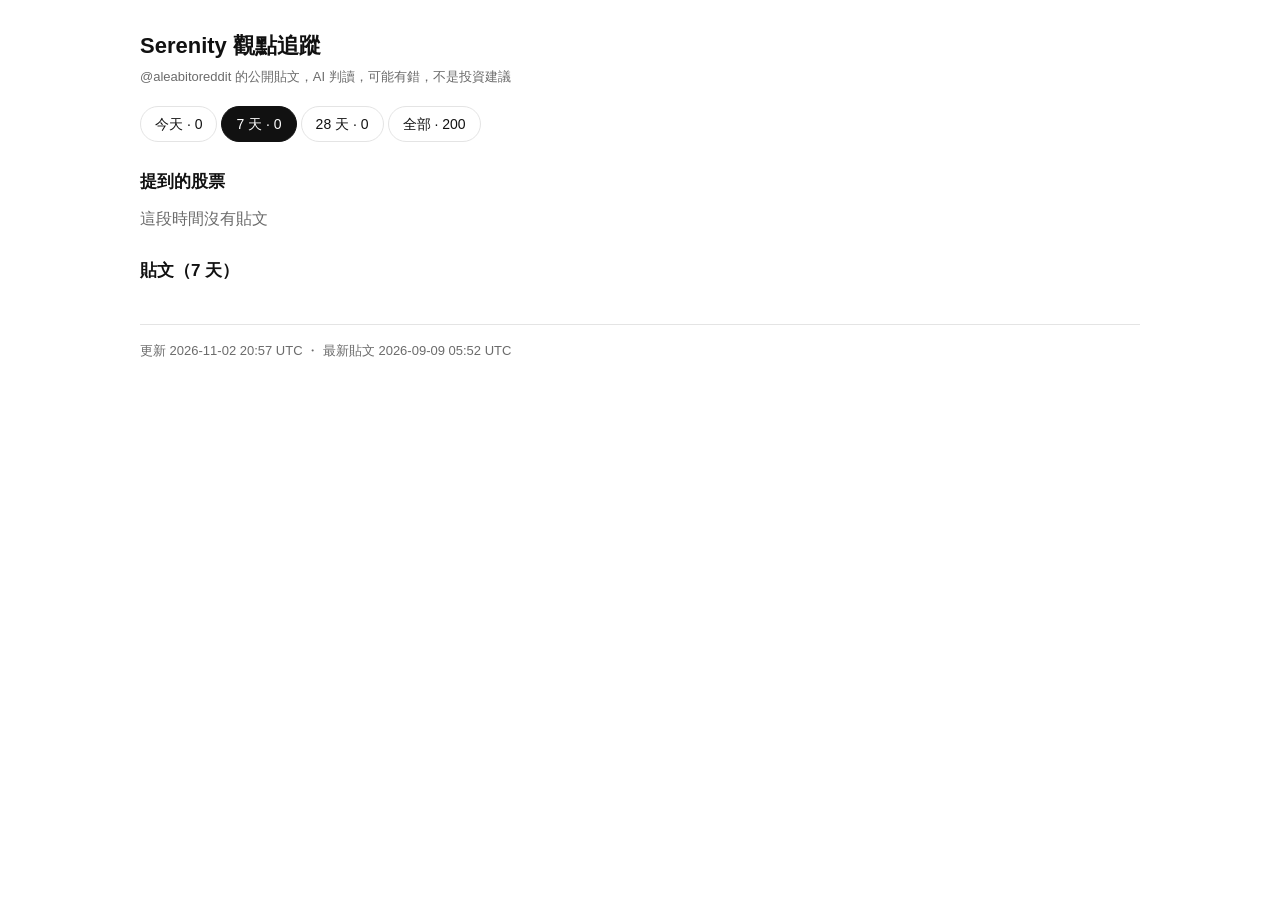
==== commit 53d15904: "修正：資料過期時不顯示舊摘要、模板占位字串單次替換、補齊破折號字元清單、update.sh 改用 sh Co-Authored-By: Claude Opus 5.5 <noreply@anthrop" ====
--- a/index.html
+++ b/index.html
@@ -60,7 +60,7 @@
 <div id="tl"></div>
 <details class="othersec" id="otherSec"></details>
 </div>
-<div class="footer">更新 2026-11-02 15:00 UTC ・ 最新貼文 2026-09-09 05:52 UTC</div>
+<div class="footer">更新 2026-11-02 20:57 UTC ・ 最新貼文 2026-09-09 05:52 UTC</div>
 </main>
 <script>
 const DATA=[{"id": "2097563877273989456", "link": "https://x.com/aleabitoreddit/status/2097563877273989456", "author": "aleabitoreddit", "time": "2026-09-09T05:52:53.000Z", "text": "Special thank you to awodias for the crowdsourced channel check all the way from CIOE 2026 Shenzhen!\n\n- Confirmed that $SIVE is actively engaged with Chinese pluggable makers\n\n- $SIVE has raised lasers prices given tight supply\n\n- 70mW lasers seem the most tight given association", "social": "", "quoted": "$SIVE - quick channel check from Sivers’ booth at CIOE 2026 today.\n\nStopped by Sivers’ booth and spoke with their Sales Director for China, Korea \u0026 Japan.\n\nA few takeaways from our conversation:\n\n1/ China customer engagement\n\nQ: Are you currently in contact with Chinese  x.com/aleabitoreddit…", "tickers": [{"t": "SIVE", "stance": "bullish", "reason": "raising laser prices amid tight supply, active China engagement", "reason_zh": "雷射漲價，積極接觸中國客戶"}], "theme": "CW lasers", "paywalled": false, "zh": "特別感謝 awodias，從 CIOE 2026 深圳幫忙做通路查核。\n確認 $SIVE 有積極跟中國插拔式模組廠商接觸。\n$SIVE 因供給吃緊已調漲雷射價格。\n70mW 雷射看起來最吃緊。", "quoted_zh": "$SIVE，今天在 CIOE 2026 對 Sivers 攤位做了快速通路查核。\n在 Sivers 攤位停留，跟他們負責中國、韓國、日本的業務總監聊過。\n幾個重點:\n1/ 中國客戶接觸\n問:你們目前有跟中國…", "theme_zh": "連續波雷射"}, {"id": "2097399066959491480", "link": "https://x.com/aleabitoreddit/status/2097399066959491480", "author": "aleabitoreddit", "time": "2026-09-08T18:58:00.000Z", "text": "How", "social": "", "quoted": "", "tickers": [], "theme": "", "paywalled": false, "zh": "為什麼", "quoted_zh": "", "theme_zh": ""}, {"id": "2097365614402969638", "link": "https://x.com/aleabitoreddit/status/2097365614402969638", "author": "aleabitoreddit", "time": "2026-09-08T16:45:04.000Z", "text": "Goldman Sachs in their recent note upgraded their global optical module market forecast to:  \n\n- $67.7 billion (+33% revision) for 2026\n- $131.4 billion (+81% revision) for 2027\n- $148.5 billion (+115% revision) for 2028\n\nFor \n$NVDA\n Rubin Ultra, GS increased its modeled optical", "social": "", "quoted": "", "tickers": [{"t": "NVDA", "stance": "neutral", "reason": "GS raised optical forecasts, modeled Rubin Ultra optical content", "reason_zh": "高盛上調光模組預測與含量"}], "theme": "optical modules", "paywalled": false, "zh": "高盛最新報告上調全球光模組市場預測:\n2026年 $67.7 billion（上修 +33%）\n2027年 $131.4 billion（上修 +81%）\n2028年 $148.5 billion（上修 +115%）\n針對 $NVDA Rubin Ultra，高盛也調高了模型中的光…", "quoted_zh": "", "theme_zh": "光模組"}, {"id": "2097359810950037904", "link": "https://x.com/aleabitoreddit/status/2097359810950037904", "author": "aleabitoreddit", "time": "2026-09-08T16:22:00.000Z", "text": "Think optical rally today from $SIVE to $AAOI was …", "social": "", "quoted": "", "tickers": [{"t": "SIVE", "stance": "neutral", "reason": "part of today's optical rally, view cut off", "reason_zh": "今日光通訊漲勢一環，內容截斷"}, {"t": "AAOI", "stance": "neutral", "reason": "part of today's optical rally, view cut off", "reason_zh": "今日光通訊漲勢一環，內容截斷"}], "theme": "optical rally", "paywalled": true, "zh": "覺得今天光通訊股從 $SIVE 到 $AAOI 的漲勢是…", "quoted_zh": "", "theme_zh": "光通訊漲勢"}, {"id": "2097348486635368686", "link": "https://x.com/aleabitoreddit/status/2097348486635368686", "author": "aleabitoreddit", "time": "2026-09-08T15:37:00.000Z", "text": "Okay I know this is US time and this is a Taiwan stock...\n\nBut I really am starting to think $ESMT (3006) can cook like \n$SNDK\n. And I’m excited.\n\nSo hopefully in a few months, people can something say similar... \n\nFUN FACT CHAT: \n\nDid you know.. 1 old DDR2 memory chip is.. ~$0.96?", "social": "", "quoted": "Is it for real that you could buy this miracle stock for $1,000 a month ago????\n\nAnyone out there who was hyping up the AI bubble collapse? Anyone????\n\nSanDisk is the sun that never sets🌞 x.com/RRRNvjP8/statu…", "tickers": [{"t": "ESMT (3006)", "stance": "bullish", "reason": "thinks it can replicate SanDisk's run, author excited", "reason_zh": "覺得能複製SanDisk漲勢"}], "theme": "legacy memory", "paywalled": false, "zh": "好啦我知道現在是美股時間，這是台股。\n但我真的開始覺得 $ESMT (3006) 可以像 $SNDK 一樣噴。我很興奮。\n希望幾個月後大家也能說出類似的話。\n冷知識時間:\n你知道嗎，一顆舊的 DDR2 記憶體晶片現在大概 $0.96。", "quoted_zh": "這支神奇股票一個月前真的可以用 $1,000 買到?\n那些之前一直唱衰AI泡沫要破的人呢?\nSanDisk 是永不落下的太陽🌞…", "theme_zh": "傳統記憶體"}, {"id": "2097327653116363127", "link": "https://x.com/aleabitoreddit/status/2097327653116363127", "author": "aleabitoreddit", "time": "2026-09-08T14:14:13.000Z", "text": "$NBIS\n is back, and coming in hot with a new partnership with \n$PLTR\n.\n\nPalantir also named Nebius its preferred sovereign AI infrastructure partner.\n\nThe implications are potentially significant considering Palantir’s existing relations with the US Gov + Enterprises.", "social": "", "quoted": "Nebius [ $NBIS ] at $86.69 is the purest Neocloud and AI-infra asymmetry left. \n\nThis is the highest revenue Neocloud untouched by $CIFR | $WULF and colo providers that has no:\n\n- Plaguing uncertainty that $IREN, $ORCL face from  full-stack execution. \n\n- High interest debt that  x.com/aleabitoreddi", "tickers": [{"t": "NBIS", "stance": "bullish", "reason": "new PLTR partnership seen as significant given Palantir's gov/enterprise ties", "reason_zh": "PLTR新合作，藉政府企業關係"}], "theme": "neoclouds", "paywalled": false, "zh": "$NBIS 回來了，還跟 $PLTR 建立新合作，來勢洶洶。\nPalantir 也把 Nebius 列為首選的主權AI基礎設施合作夥伴。\n考慮到 Palantir 跟美國政府和企業原本就有關係，這件事影響可能不小。", "quoted_zh": "Nebius [$NBIS] 股價 $86.69，是僅存最純的 Neocloud 與AI基礎設施錯價機會。\n這是營收最高的 Neocloud，不像 $CIFR、$WULF 和機房代管商，沒有:\n- $IREN、$ORCL 面臨的全棧執行不確定性。\n- 高利率負債…", "theme_zh": "新雲端業者"}, {"id": "2097321349555306512", "link": "https://x.com/aleabitoreddit/status/2097321349555306512", "author": "aleabitoreddit", "time": "2026-09-08T13:49:10.000Z", "text": "$AMZN\n signs a new deal with \n$QCOM\n, giving Amazon the right to buy a ~$4B stake of Qualcomm through warrants.\n\nAt this rate.. Amazon will be more of a semi ETF than \n$NVDA\n?\n\nGiven their existing equity/warrants with AlChip, \n$MRVL\n, \n$ALAB\n, \n$AAOI\n, and others.\n\nThis of course is linked", "social": "", "quoted": "", "tickers": [{"t": "AMZN", "stance": "neutral", "reason": "new warrant deal with QCOM, notes growing semi exposure", "reason_zh": "QCOM認股權，半導體曝險增加"}, {"t": "QCOM", "stance": "neutral", "reason": "Amazon gets right to buy ~$4B stake via warrants", "reason_zh": "認股權可買約$4B股份"}], "theme": "semi investments", "paywalled": false, "zh": "$AMZN 跟 $QCOM 簽新合約，讓 Amazon 有權透過認股權證買下約 $4B 的 Qualcomm 股份。\n照這樣下去，Amazon 會不會比 $NVDA 更像半導體ETF?\n畢竟他們已經持有 AlChip、$MRVL、$ALAB、$AAOI 等公司的股權或認股權證。\n這當然跟…", "quoted_zh": "", "theme_zh": "半導體投資"}, {"id": "2097309699645546763", "link": "https://x.com/aleabitoreddit/status/2097309699645546763", "author": "aleabitoreddit", "time": "2026-09-08T13:02:53.000Z", "text": "Wow, \n$HOOD\n has taken minority ownership in Crypto‌.com.\n\nIt does feel like the future of the finance industry is slowly consolidating around Stripe/Robinhood.\n\nEspecially after the successful expansion of Robinhood Chain, Prediction Markets, and Credit Cards/Banking.", "social": "", "quoted": "", "tickers": [{"t": "HOOD", "stance": "bullish", "reason": "minority stake in Crypto.com continues successful expansion strategy", "reason_zh": "入股加密貨幣平台，擴張延續"}], "theme": "fintech consolidation", "paywalled": false, "zh": "哇，$HOOD 入股 Crypto.com，拿到少數股權。\n感覺金融業的未來正慢慢往 Stripe 和 Robinhood 集中。\n尤其 Robinhood Chain、預測市場、信用卡和銀行業務都擴張成功之後更明顯。", "quoted_zh": "", "theme_zh": "金融整合"}, {"id": "2097232588796780856", "link": "https://x.com/aleabitoreddit/status/2097232588796780856", "author": "aleabitoreddit", "time": "2026-09-08T07:56:28.000Z", "text": "So \n$INTC\n is raising PC CPU prices by 10% apparently in October per Digitimes, which I think markets might appreciate.\n\nThe legacy memory trade also just going brrr from August revenues:\n\n-\u003e ESMT revenue up ~+605% Y/Y, 16.4% M/M\nWhich is interesting given gross margins also rising", "social": "", "quoted": "", "tickers": [{"t": "INTC", "stance": "bullish", "reason": "raising PC CPU prices 10%, thinks market will appreciate it", "reason_zh": "CPU漲價10%，看好市場買單"}, {"t": "ESMT (3006)", "stance": "bullish", "reason": "August revenue up ~605% Y/Y with rising gross margins", "reason_zh": "8月營收年增605%，毛利升"}], "theme": "legacy memory", "paywalled": false, "zh": "根據 Digitimes，$INTC 十月起 PC CPU 要漲價10%，我覺得市場應該會買單。\n傳統記憶體這波交易也因為8月營收持續發燒:\nESMT 營收年增約 +605%，月增16.4%。\n毛利率也同步上升，這點很有意思…", "quoted_zh": "", "theme_zh": "傳統記憶體"}, {"id": "2097200456090952096", "link": "https://x.com/aleabitoreddit/status/2097200456090952096", "author": "aleabitoreddit", "time": "2026-09-08T05:48:47.000Z", "text": "Glad $SIVE is attending CIOE Shenzen and hope my followers can go too!\n\nIf you want my read on current landscape:\n\n-\u003e Chinese pluggable makers like CIG (剑桥科技) are facing severe shortages in 70mW-200mW lasers.\n\nIf you look at filings from CIG, they claim \"substantially longer", "social": "", "quoted": "Interesting, thought to check how many years $SIVE has attended CIOE Shenzen (seeing as they will be there Sept 9-11) and from my research it seems like they haven't since attended since 2019, when they went as Sivers Photonics.\n\nI might be reading into it too much but it could", "tickers": [{"t": "SIVE", "stance": "bullish", "reason": "glad they're attending CIOE, positive read on current landscape", "reason_zh": "高興參展CIOE，看法正面"}, {"t": "CIG (剑桥科技)", "stance": "neutral", "reason": "facing severe shortages in 70-200mW lasers per filings", "reason_zh": "70-200mW雷射嚴重缺貨"}], "theme": "CW lasers", "paywalled": false, "zh": "很高興 $SIVE 參加 CIOE 深圳展，希望我的粉絲們也能去!\n如果你想知道我對現況的看法:\n中國插拔式模組廠商像 CIG（劍橋科技）在70mW到200mW雷射上面臨嚴重缺貨。\n看 CIG 的財報揭露，他們說「明顯更長…", "quoted_zh": "有意思，想確認一下 $SIVE 參加 CIOE 深圳展幾年了（因為他們9月9到11日會在場），查了一下發現他們自2019年以 Sivers Photonics 名義參加後，好像就沒再參加過。\n我可能想太多了，但這也許…", "theme_zh": "連續波雷射"}, {"id": "2097019634822316470", "link": "https://x.com/aleabitoreddit/status/2097019634822316470", "author": "aleabitoreddit", "time": "2026-09-07T17:50:16.000Z", "text": "So was just revisiting some consortiums again:\n\nTh…", "social": "", "quoted": "", "tickers": [], "theme": "", "paywalled": true, "zh": "剛剛又重新看了一下一些聯盟:\n這…", "quoted_zh": "", "theme_zh": ""}, {"id": "2097005818302607682", "link": "https://x.com/aleabitoreddit/status/2097005818302607682", "author": "aleabitoreddit", "time": "2026-09-07T16:55:22.000Z", "text": "I don’t think I want to be in this timeline anymore. \n\nWe got AGI with Astra and Hunter Biden $LAPTOP in the same weekend.", "social": "", "quoted": "", "tickers": [], "theme": "", "paywalled": false, "zh": "我不想活在這個時間線了。\n同一個週末，我們同時遇到 Astra 的 AGI 消息，還有 Hunter Biden $LAPTOP 的事。", "quoted_zh": "", "theme_zh": ""}, {"id": "2096933313785242098", "link": "https://x.com/aleabitoreddit/status/2096933313785242098", "author": "aleabitoreddit", "time": "2026-09-07T12:07:15.000Z", "text": "Uhh chat, did we accidentally AI bottleneck-pill Warren Buffett's \n$BRK.B\n successor Greg Abel?", "social": "", "quoted": "", "tickers": [], "theme": "", "paywalled": false, "zh": "呃，各位，我們是不是不小心把 AI 瓶頸的想法灌輸給 Warren Buffett 的 $BRK.B 接班人 Greg Abel 了?", "quoted_zh": "", "theme_zh": ""}, {"id": "2096904209371427277", "link": "https://x.com/aleabitoreddit/status/2096904209371427277", "author": "aleabitoreddit", "time": "2026-09-07T10:11:36.000Z", "text": "New report from Bloomberg on $IQE:\n\n“indium phosphide substrates is emerging as a key risk for the semiconductor industry.”\n\nI wonder who could have guessed this last year with \n$AXTI\n?", "social": "", "quoted": "Oh look… a new report by Reuters shows China’s control over InP threatens the AI DC buildout.\n\nWho could have guessed $AXTI would have been a major point of failure?  x.com/aleabitoreddit…", "tickers": [{"t": "IQE", "stance": "bullish", "reason": "Bloomberg flags InP substrates as key semiconductor supply risk", "reason_zh": "示警InP基板供應風險"}, {"t": "AXTI", "stance": "bullish", "reason": "author says he called this InP risk last year", "reason_zh": "作者說去年就猜到InP風險"}], "theme": "InP substrates", "paywalled": false, "zh": "Bloomberg 針對 $IQE 出了新報告:\n「磷化銦基板正成為半導體產業的關鍵風險。」\n去年就靠 $AXTI 猜到這件事的人是誰呢?", "quoted_zh": "你看…路透社新報告指出，中國掌控磷化銦（InP）會威脅AI資料中心的建設。\n誰能猜到 $AXTI 會是主要的失效點呢?…", "theme_zh": "磷化銦基板"}, {"id": "2096890295128625153", "link": "https://x.com/aleabitoreddit/status/2096890295128625153", "author": "aleabitoreddit", "time": "2026-09-07T09:16:19.000Z", "text": "I'll let you decide that for yourself since that was an illustrative laser revenue modeling off $SIVE 100M CW DFB laser/year target. \n\nBut... do you want to know the main reason I like laser companies so much?\n\nThey don't just have to stay laser companies... just look at \n$LITE\n!", "social": "", "quoted": "What do you think is a fair revenue multiple you would assign to $SIVE if their recent expansion is able to deliver on $625M-$1.25B of annualized revenue?", "tickers": [{"t": "SIVE", "stance": "bullish", "reason": "modeled 100M CW DFB laser/year revenue target", "reason_zh": "模型設定年產1億顆雷射目標"}, {"t": "LITE", "stance": "bullish", "reason": "cited as example of laser company expanding beyond lasers", "reason_zh": "舉例說明雷射公司能跨業擴張"}], "theme": "CW lasers", "paywalled": false, "zh": "這個留給你自己判斷，因為那只是根據 $SIVE 每年一億顆 CW DFB 雷射目標做的示範性營收模型。\n不過...你想知道我為什麼這麼愛雷射公司嗎?\n因為他們不一定要一直當雷射公司...看看 $LITE 就知道!", "quoted_zh": "如果 $SIVE 最近的擴產真的能達到 $625M 到 $1.25B 的年化營收，你覺得該給他們多少倍的合理營收本益比?", "theme_zh": "連續波雷射"}, {"id": "2096858276290015563", "link": "https://x.com/aleabitoreddit/status/2096858276290015563", "author": "aleabitoreddit", "time": "2026-09-07T07:09:05.000Z", "text": "Is there any other industry... Where every investor is cheering for shortages and price hikes? \n\nSED reported today that: Samsung / \n$SKHY\n \"stockpiles have fallen to less than 10 days of supply, and a severe shortage could emerge next year, according to a new forecast\"\n\nKB", "social": "", "quoted": "", "tickers": [{"t": "Samsung", "stance": "bullish", "reason": "stockpiles under 10 days supply, severe shortage forecast next year", "reason_zh": "庫存不到10天，明年恐嚴重短缺"}, {"t": "SKHY", "stance": "bullish", "reason": "same memory stockpile shortage read", "reason_zh": "同樣是記憶體庫存缺貨的解讀"}], "theme": "legacy memory", "paywalled": false, "zh": "到底還有哪個產業...投資人會為缺貨跟漲價歡呼的?\nSED 今天報導，三星 / $SKHY「庫存已經降到不到10天的供應量，新預測顯示明年可能出現嚴重短缺」\nKB…", "quoted_zh": "", "theme_zh": "傳統記憶體"}, {"id": "2096814311306129776", "link": "https://x.com/aleabitoreddit/status/2096814311306129776", "author": "aleabitoreddit", "time": "2026-09-07T04:14:23.000Z", "text": "Got curious and decided to track which thesis of mine were still up 100%+ YTD after the recent drawdown: \n\n1. \n$AXTI\n - InP substrates\n2. \n$NBIS\n - Neoclouds\n3. \n$MU\n - Memory\n4. \n$INTC\n - Foundry\n5. \n$LITE\n - Photonics\n6. $IQE - Epiwafers\n7. \n$AAOI\n - Photonics\n8. $GDRZF - Venezuela\n9.", "social": "", "quoted": "", "tickers": [{"t": "AXTI", "stance": "bullish", "reason": "InP thesis up 100%+ YTD", "reason_zh": "InP論點今年漲逾100%"}, {"t": "NBIS", "stance": "bullish", "reason": "Neoclouds thesis up 100%+ YTD", "reason_zh": "新雲端論點今年漲逾100%"}, {"t": "MU", "stance": "bullish", "reason": "Memory thesis up 100%+ YTD", "reason_zh": "記憶體論點今年漲逾100%"}, {"t": "INTC", "stance": "bullish", "reason": "Foundry thesis up 100%+ YTD", "reason_zh": "晶圓代工論點漲逾100%"}, {"t": "LITE", "stance": "bullish", "reason": "Photonics thesis up 100%+ YTD", "reason_zh": "光通訊論點漲逾100%"}, {"t": "IQE", "stance": "bullish", "reason": "Epiwafers thesis up 100%+ YTD", "reason_zh": "磊晶片論點漲逾100%"}, {"t": "AAOI", "stance": "bullish", "reason": "Photonics thesis up 100%+ YTD", "reason_zh": "光通訊論點漲逾100%"}, {"t": "GDRZF", "stance": "bullish", "reason": "Venezuela thesis up 100%+ YTD", "reason_zh": "委內瑞拉論點漲逾100%"}], "theme": "portfolio theses", "paywalled": false, "zh": "好奇就去查了一下，最近這波回檔之後，我哪些投資論點今年至今還是上漲100%以上:\n1. $AXTI，磷化銦基板\n2. $NBIS，新雲端業者\n3. $MU，記憶體\n4. $INTC，晶圓代工\n5. $LITE，光通訊\n6. $IQE，磊晶片\n7. $AAOI，光通訊\n8. $GDRZF，委內瑞拉\n9. …", "quoted_zh": "", "theme_zh": "投資論點"}, {"id": "2096780048187773122", "link": "https://x.com/aleabitoreddit/status/2096780048187773122", "author": "aleabitoreddit", "time": "2026-09-07T01:58:14.000Z", "text": "Just my random thought on my favorite mega-cap sto…", "social": "", "quoted": "", "tickers": [], "theme": "", "paywalled": true, "zh": "只是我對我最愛的大型股隨便想到的…", "quoted_zh": "", "theme_zh": ""}, {"id": "2096749796023538032", "link": "https://x.com/aleabitoreddit/status/2096749796023538032", "author": "aleabitoreddit", "time": "2026-09-06T23:58:01.000Z", "text": "Oh cool! $SIVE also made it there on cnyes too (leading Taiwan financial media)!\n\nThe English translation might be off a bit, but this was summarizing Sivers surprising 100M+ CW DFB annual laser capacity expansion, ~ operational Q4 2027.\n\nAnd how given historical ASP from", "social": "", "quoted": "I didn’t know my ESMT thesis was making some rounds in Taiwanese media like Cnyes/Anue.\n\nJust found it funny that I wanted to read about any recent commentary, then my name kept appearing…\n\nSpecial thanks to BlockBeats for the original coverage.  x.com/aleabitoreddit…", "tickers": [{"t": "SIVE", "stance": "bullish", "reason": "Taiwan media coverage of 100M+ CW DFB laser capacity expansion", "reason_zh": "台灣媒體報導1億顆雷射擴產"}], "theme": "CW lasers", "paywalled": false, "zh": "哦酷! $SIVE 也上了 cnyes（台灣主要財經媒體）!\n英文翻譯可能有點不準，但大意是在講 Sivers 意外宣布擴產超過1億顆 CW DFB 雷射的年產能，預計2027年第四季量產。\n還有從歷史平均售價來看…", "quoted_zh": "沒想到我的 ESMT 論點在台灣媒體像 Cnyes/鉅亨網上被討論。\n覺得蠻好笑的，我只是想看看最近有什麼評論，結果一直看到自己的名字…\n特別感謝 BlockBeats 的原始報導。…", "theme_zh": "連續波雷射"}, {"id": "2096721917386641756", "link": "https://x.com/aleabitoreddit/status/2096721917386641756", "author": "aleabitoreddit", "time": "2026-09-06T22:07:14.000Z", "text": "I didn’t know my ESMT thesis was making some rounds in Taiwanese media like Cnyes/Anue.\n\nJust found it funny that I wanted to read about any recent commentary, then my name kept appearing…\n\nSpecial thanks to BlockBeats for the original coverage.", "social": "", "quoted": "Yep, ESMT (3006) has exposure to multiple legacy memory segments.\n\nHas a portfolio of: SLC/SPI NAND, NOR Flash, DDR2/DDR3, MCP/eMCP, so all the fun legacy stuff.\n\nIf you want to look at broader industry price hikes coming up that ESMT has exposure to:  \n\n1. SLC NAND: ~120-170% x.com/Joylou1209/sta…", "tickers": [{"t": "ESMT (3006)", "stance": "bullish", "reason": "legacy memory exposure amid industry price hikes", "reason_zh": "傳統記憶體布局，產業將漲價"}], "theme": "legacy memory", "paywalled": false, "zh": "沒想到我的 ESMT 論點在台灣媒體像 Cnyes/鉅亨網上被討論。\n覺得蠻好笑的，我只是想看看最近有什麼評論，結果一直看到自己的名字。\n特別感謝 BlockBeats 的原始報導。", "quoted_zh": "對，ESMT（3006）在好幾個傳統記憶體領域都有布局。\n產品線包含: SLC/SPI NAND、NOR Flash、DDR2/DDR3、MCP/eMCP，都是傳統老產品。\n如果想看 ESMT 有布局、產業接下來會漲價的項目:\n1. SLC NAND: 漲幅約120-170%…", "theme_zh": "傳統記憶體"}, {"id": "2096605093986787380", "link": "https://x.com/aleabitoreddit/status/2096605093986787380", "author": "aleabitoreddit", "time": "2026-09-06T14:23:02.000Z", "text": "I asked OpenAI Astra Ultra + Anthropic Fable 5.1 Max to make me a 5x-10x return type portfolio in 1 year. \n\nBurnt a lot of credits, and the results are in: \n\nOpenAI: - \n$KYTX\n (autoimmune CAR-T results)\n- \n$PRQR\n (human RNA-editing datasets)\n- \n$VSTM\n (KRAS cancer-drug)\n- \n$CNTB\n (asthma", "social": "", "quoted": "OpenAI's Astra is now available.", "tickers": [{"t": "KYTX", "stance": "neutral", "reason": "AI-generated pick for autoimmune CAR-T results, no personal view given", "reason_zh": "AI選股,CAR-T結果,無評論"}, {"t": "PRQR", "stance": "neutral", "reason": "AI-generated pick for human RNA-editing datasets, no personal view given", "reason_zh": "AI選股,RNA編輯數據,無評論"}, {"t": "VSTM", "stance": "neutral", "reason": "AI-generated pick for KRAS cancer drug, no personal view given", "reason_zh": "AI選股,KRAS癌症藥,無評論"}, {"t": "CNTB", "stance": "neutral", "reason": "AI-generated pick for asthma, no personal view given", "reason_zh": "AI選股,氣喘相關,無評論"}], "theme": "AI stock picks", "paywalled": false, "zh": "我請 OpenAI Astra Ultra 加 Anthropic Fable 5.1 Max,幫我做一個一年報酬 5 倍到 10 倍的投資組合。燒了很多額度,結果出來了。OpenAI:$KYTX(自體免疫 CAR-T 結果)、$PRQR(人類 RNA 編輯數據)、$VSTM(KRAS 癌症藥物)、$CNTB(氣喘", "quoted_zh": "OpenAI 的 Astra 現在上線了。", "theme_zh": "AI選股"}, {"id": "2096455073580908908", "link": "https://x.com/aleabitoreddit/status/2096455073580908908", "author": "aleabitoreddit", "time": "2026-09-06T04:26:54.000Z", "text": "I’m not sure how OpenAI was likely holding off their IPO to 2027.\n\nBecause they had concerns about a $1T valuation 3 months ago.\n\nThen Anthropic investors go and say **** it, lets one-up \n$SPCX\n and IPO at $2T next month?", "social": "", "quoted": "", "tickers": [], "theme": "IPO valuation", "paywalled": false, "zh": "我不太懂 OpenAI 為什麼可能把 IPO 延到 2027 年。因為三個月前他們還在擔心 1 兆美元估值太高。結果 Anthropic 的投資人直接說算了,不管了,要贏過 $SPCX,下個月就用 2 兆美元估值 IPO?", "quoted_zh": "", "theme_zh": "IPO估值"}, {"id": "2096149203278037407", "link": "https://x.com/aleabitoreddit/status/2096149203278037407", "author": "aleabitoreddit", "time": "2026-09-05T08:11:29.000Z", "text": "Now that \n$MU\n to \n$SNDK\n have pulled a major recovery. \n\nGood to have a reminder that the memory bottleneck hasn’t changed!\n\nSame with CW lasers… substrates… or others.\n\nBut short term sentiment (depending on prices/macro) often does.\n\nI think a lot of demand imbalances get worse", "social": "", "quoted": "Yes, I'm still bullish on memory like $MU / Samsung.\n\nAs I said earlier, markets tend to rotate from bottleneck to bottleneck.\n\nThis week it looks $AXTI to $LITE in the photonics sector is the focus again. \n\nThe thing is... the primary thing that changed are the stock prices,  x.com/KostasMoschova…", "tickers": [{"t": "MU", "stance": "bullish", "reason": "Memory bottleneck unchanged, demand imbalances getting worse despite price recovery", "reason_zh": "記憶體瓶頸沒變,供需失衡惡化中"}, {"t": "SNDK", "stance": "bullish", "reason": "Memory bottleneck unchanged, demand imbalances getting worse despite price recovery", "reason_zh": "記憶體瓶頸沒變,供需失衡惡化中"}], "theme": "legacy memory", "paywalled": false, "zh": "$MU 到 $SNDK 都已經出現明顯反彈。剛好提醒大家,記憶體的瓶頸沒有變。CW 雷射、基板等等也一樣。但短期市場情緒(看價格和總經)常常會變。我覺得很多供需失衡會惡化", "quoted_zh": "對,我對記憶體像 $MU、三星還是看多。我之前說過,市場常常從一個瓶頸轉到下一個瓶頸。這禮拜看起來光子產業的 $AXTI 到 $LITE 又變成焦點。重點是,真正改變的只有股價,x.com/KostasMoschova…", "theme_zh": "舊世代記憶體"}, {"id": "2096122640465645937", "link": "https://x.com/aleabitoreddit/status/2096122640465645937", "author": "aleabitoreddit", "time": "2026-09-05T06:25:56.000Z", "text": "I think this approach is great: drawing from my research on older-generation memory chips like ESMT DDR2/DDR3, and applying it by analogy.\n\nOr taking the perspective I developed during my $AAOI research on the supply-demand imbalance for CW lasers, and applying it to A-shares.", "social": "", "quoted": "@grok Does China have any listed companies that produce DDR2/DDR3 comparable to ESMT?", "tickers": [{"t": "ESMT (3006)", "stance": "bullish", "reason": "DDR2/DDR3 research approach reused as analogy, thesis still holds", "reason_zh": "DDR2/DDR3研究拿來類比,論點還成立"}, {"t": "AAOI", "stance": "bullish", "reason": "CW laser supply-demand imbalance thesis reused as analogy for A-shares", "reason_zh": "CW雷射供需失衡論點,套用到A股"}], "theme": "supply-demand imbalance", "paywalled": false, "zh": "我覺得這個方法很棒:用我研究舊世代記憶體晶片(像 ESMT 的 DDR2/DDR3)的心得,類比套用過去。或是用我研究 $AAOI 時,對 CW 雷射供需失衡的觀點,套用到 A 股上。", "quoted_zh": "@grok 中國有沒有上市公司生產 DDR2/DDR3,規模跟 ESMT 差不多的?", "theme_zh": "供需失衡"}, {"id": "2095974877115380043", "link": "https://x.com/aleabitoreddit/status/2095974877115380043", "author": "aleabitoreddit", "time": "2026-09-04T20:38:46.000Z", "text": "There's actually a whole new universe I haven't di…", "social": "", "quoted": "", "tickers": [], "theme": "", "paywalled": true, "zh": "其實還有一整個全新的領域我還沒…", "quoted_zh": "", "theme_zh": ""}, {"id": "2095957075302273257", "link": "https://x.com/aleabitoreddit/status/2095957075302273257", "author": "aleabitoreddit", "time": "2026-09-04T19:28:02.000Z", "text": "OpenAI's Astra is now available.", "social": "", "quoted": "", "tickers": [], "theme": "", "paywalled": false, "zh": "OpenAI 的 Astra 現在上線了。", "quoted_zh": "", "theme_zh": ""}, {"id": "2095882424932766163", "link": "https://x.com/aleabitoreddit/status/2095882424932766163", "author": "aleabitoreddit", "time": "2026-09-04T14:31:24.000Z", "text": "Let me get this straight chat… you have:\n\n\n$NVDA\n 70% supply constrained revenue growth projections (would be 100%+)\n\n\n$AVGO\n AI revenue growing 100%+ Y/Y for next 2 years from mid ~$50B -\u003e $230B\n\nOpenAI Astra blowing away AGI benchmarks and starting to train itself.\n\n\n$MSFT\n / \n$GOOGL", "social": "", "quoted": "", "tickers": [{"t": "NVDA", "stance": "bullish", "reason": "70% supply-constrained growth, would be 100%+ without constraints", "reason_zh": "供應受限成長70%,解限後上看100%+"}, {"t": "AVGO", "stance": "bullish", "reason": "AI revenue to double for two years, mid-$50B to $230B", "reason_zh": "AI營收兩年翻倍,500億到2300億"}, {"t": "MSFT", "stance": "bullish", "reason": "Grouped as AI beneficiary in sarcastic overwhelming bull case list", "reason_zh": "被列入AI受惠股,語氣諷刺看多過頭"}, {"t": "GOOGL", "stance": "bullish", "reason": "Grouped as AI beneficiary in sarcastic overwhelming bull case list", "reason_zh": "被列入AI受惠股,語氣諷刺看多過頭"}], "theme": "AI capex", "paywalled": false, "zh": "讓我搞清楚喔,各位。你們現在有:$NVDA 因為供應受限,營收成長預測只有 70%(拿掉限制的話會超過 100%)。$AVGO 的 AI 營收未來兩年年增率超過 100%,從約 500 億美元成長到 2300 億美元。OpenAI 的 Astra 把 AGI 基準測試全部打爆,還開始自我訓練。$MSFT、$GOOGL", "quoted_zh": "", "theme_zh": "AI資本支出"}, {"id": "2095851749127188691", "link": "https://x.com/aleabitoreddit/status/2095851749127188691", "author": "aleabitoreddit", "time": "2026-09-04T12:29:30.000Z", "text": "From my channel checks, it appears Korean retail is firmly siding with \n$HOOD\n over the \n$AMC\n CEO.\n\nKorean sources find the prospect of 40x leveraged Samsung / \n$SKHY\n a powerful enough argument to win the tokenization debate.", "social": "", "quoted": "", "tickers": [{"t": "HOOD", "stance": "neutral", "reason": "Korean retail reportedly siding with HOOD over AMC CEO in debate", "reason_zh": "傳韓國散戶挺HOOD,不挺AMC執行長"}, {"t": "Samsung", "stance": "neutral", "reason": "40x leveraged tokenized Samsung cited as retail's winning argument", "reason_zh": "40倍槓桿代幣化三星,被當致勝論點"}, {"t": "SKHY", "stance": "neutral", "reason": "Cited alongside Samsung as leveraged tokenized product example", "reason_zh": "與三星並列,槓桿代幣化商品範例"}], "theme": "tokenization", "paywalled": false, "zh": "根據我做的通路查訪,韓國散戶明顯站在 $HOOD 這邊,不挺 $AMC 執行長。韓國消息來源覺得,40 倍槓桿的三星、$SKHY,這個說法就足夠贏下代幣化的辯論。", "quoted_zh": "", "theme_zh": "代幣化"}, {"id": "2095823005595439615", "link": "https://x.com/aleabitoreddit/status/2095823005595439615", "author": "aleabitoreddit", "time": "2026-09-04T10:35:17.000Z", "text": "So... here's my take on US / China tensions: \n\nYou have European monopolies like:\n- \n$ASML\n (EUV)\n- $SOI (Photonics-SOI)\n- Zeiss SMT (ASML EUV supplier), Trumpf (ASML EUV laser supplier)\n\nJapan has many near/complete monoplies like:\n- TOK, JSR, ShinEstu, Fujifilm for EUV", "social": "", "quoted": "China reportedly halts some rare earth shipments to US.\n\nNot a new blanket ban, or any mention of specific rare earths. \n\nBut… if I had to guess, Japan is usually a decent indicator of what’s actively important since Japan:\n\n- “sources virtually all of its dysprosium and terbium", "tickers": [{"t": "ASML", "stance": "neutral", "reason": "Named as European EUV monopoly amid US/China tension discussion", "reason_zh": "歐洲EUV壟斷者,美中緊張議題提及"}, {"t": "SOI", "stance": "neutral", "reason": "Named as European photonics-SOI monopoly", "reason_zh": "歐洲光子SOI壟斷者"}, {"t": "Zeiss SMT", "stance": "neutral", "reason": "Named as ASML's EUV optics supplier, a European monopoly", "reason_zh": "ASML的EUV光學供應商,歐洲壟斷"}, {"t": "Trumpf", "stance": "neutral", "reason": "Named as ASML's EUV laser supplier, a European monopoly", "reason_zh": "ASML的EUV雷射供應商,歐洲壟斷"}, {"t": "TOK", "stance": "neutral", "reason": "Named as Japanese EUV material near-monopoly", "reason_zh": "日本EUV材料近乎壟斷"}, {"t": "JSR", "stance": "neutral", "reason": "Named as Japanese EUV material near-monopoly", "reason_zh": "日本EUV材料近乎壟斷"}, {"t": "ShinEtsu", "stance": "neutral", "reason": "Named as Japanese EUV material near-monopoly", "reason_zh": "日本EUV材料近乎壟斷"}, {"t": "Fujifilm", "stance": "neutral", "reason": "Named as Japanese EUV material near-monopoly", "reason_zh": "日本EUV材料近乎壟斷"}], "theme": "EUV supply chain", "paywalled": false, "zh": "先講一下我對美中緊張情勢的看法。歐洲有幾家壟斷型公司,像是:$ASML(EUV)、$SOI(光子 SOI)、Zeiss SMT(ASML 的 EUV 供應商)、Trumpf(ASML 的 EUV 雷射供應商)。日本也有很多接近或完全壟斷的公司,像是:TOK、JSR、ShinEtsu、Fujifilm,都是做 EUV 的", "quoted_zh": "傳中國暫停部分稀土出貨到美國。不是新的全面禁令,也沒提到是哪些稀土。不過,如果要我猜,日本通常是個不錯的指標,因為日本幾乎所有的鏑和鋱都靠", "theme_zh": "EUV供應鏈"}, {"id": "2095802636876619928", "link": "https://x.com/aleabitoreddit/status/2095802636876619928", "author": "aleabitoreddit", "time": "2026-09-04T09:14:21.000Z", "text": "China reportedly halts some rare earth shipments to US.\n\nNot a new blanket ban, or any mention of specific rare earths. \n\nBut… if I had to guess, Japan is usually a decent indicator of what’s actively important since Japan:\n\n- “sources virtually all of its dysprosium and terbium", "social": "", "quoted": "", "tickers": [], "theme": "rare earths", "paywalled": false, "zh": "傳中國暫停部分稀土出貨到美國。不是新的全面禁令,也沒提到是哪些稀土。不過,如果要我猜,日本通常是個不錯的指標,因為日本幾乎所有的鏑和鋱都靠", "quoted_zh": "", "theme_zh": "稀土"}, {"id": "2095590610967421206", "link": "https://x.com/aleabitoreddit/status/2095590610967421206", "author": "aleabitoreddit", "time": "2026-09-03T19:11:50.000Z", "text": "OpenAI GPT-6 Astra benchmarks got released. Looks both AGI and the Singularity are almost here.\n\nThe leap in eval performance:\n\nFrom 78.5% -\u003e 100% on ExploitBench to 22.4% -\u003e 64.6% on the Science benchmark is enormous. \n\nAnd the most striking part is the VP of Research comment", "social": "", "quoted": "Could you post your thoughts on the new Astra 6 benchmarks from open AI ? Seems like we are getting closer and closer to AGI", "tickers": [], "theme": "AI benchmarks", "paywalled": false, "zh": "OpenAI GPT-6 Astra 的基準測試結果公布了。看起來 AGI 跟奇點都快到了。測試分數跳很大:ExploitBench 從 78.5% 衝到 100%,科學基準測試從 22.4% 衝到 64.6%,幅度很誇張。最讓人驚訝的是研究副總裁的評論", "quoted_zh": "可以分享一下你對 OpenAI 新的 Astra 6 基準測試的看法嗎?感覺我們離 AGI 越來越近了", "theme_zh": "AI基準測試"}, {"id": "2095580088620449880", "link": "https://x.com/aleabitoreddit/status/2095580088620449880", "author": "aleabitoreddit", "time": "2026-09-03T18:30:01.000Z", "text": "Just an update to my DDR2/DDR3 memory idea with ESMT.  They reported August revenue (Taiwan sometimes does monthly reporting): \n\nJune revenue: ~$153M\nJuly: ~$214M\nAugust (new): ~$249M vs. $35.3m (last year)\n\nMonthly revenue has increased ~63% in two months despite reportedly", "social": "", "quoted": "I wanted exposure to DDR2/DDR3 bottleneck ongoing and found ESMT (3006). \n\nA $2.5B MC fabless company with PSMC wafer allocation (esp. focused on DDR2). \n\nLast month's net income was: $109.5M (July month), which annualized is $1.31B net profit (1.9x runrate P/E). \n\nIf we look at", "tickers": [{"t": "ESMT (3006)", "stance": "bullish", "reason": "August revenue $249M, up 63% in two months, thesis playing out", "reason_zh": "8月營收2.49億,兩個月漲63%,論點應驗"}], "theme": "legacy memory", "paywalled": false, "zh": "更新一下我對 ESMT 的 DDR2/DDR3 記憶體想法。他們公布了 8 月營收(台灣有時候會月報):6 月營收約 1.53 億美元,7 月約 2.14 億美元,8 月(新)約 2.49 億美元,去年同期是 3530 萬美元。月營收兩個月內成長約 63%,儘管據稱", "quoted_zh": "我想布局 DDR2/DDR3 瓶頸這個題材,找到了 ESMT(3006)。這是一家市值 25 億美元的無晶圓廠公司,有 PSMC 的晶圓產能配額(特別是 DDR2)。上個月(7 月)淨利是 1.095 億美元,年化後淨利約 13.1 億美元(本益比約 1.9 倍run rate)。如果我們看", "theme_zh": "舊世代記憶體"}, {"id": "2095565402223038651", "link": "https://x.com/aleabitoreddit/status/2095565402223038651", "author": "aleabitoreddit", "time": "2026-09-03T17:31:40.000Z", "text": "$DELL\n founder is a legend.\n\nThe Dell family pledged $6.25B / $250 each to 25M children through Trump Accounts, with \n$HOOD\n (up 14.83%+ today) as the initial sole brokerage. \n\nLittle off topic but getting the public invested early is very meaningful compared to the dollar amount.", "social": "", "quoted": "", "tickers": [{"t": "DELL", "stance": "neutral", "reason": "Founder pledged $6.25B to children's Trump Accounts, called a legend", "reason_zh": "創辦人捐62.5億給兒童帳戶,稱傳奇"}, {"t": "HOOD", "stance": "neutral", "reason": "Up 14.83% today as sole brokerage for the Trump Accounts program", "reason_zh": "今漲14.83%,是該方案唯一券商"}], "theme": "", "paywalled": false, "zh": "$DELL 的創辦人真的是傳奇。戴爾家族透過 Trump Accounts,承諾捐 62.5 億美元給 2500 萬名兒童,每人 250 美元,一開始唯一的券商是 $HOOD(今天上漲超過 14.83%)。有點離題,但讓大眾很早就開始投資,意義遠比金額本身重要。", "quoted_zh": "", "theme_zh": ""}, {"id": "2095546138510459218", "link": "https://x.com/aleabitoreddit/status/2095546138510459218", "author": "aleabitoreddit", "time": "2026-09-03T16:15:07.000Z", "text": "This is the correct response when looking at $SIVE \u003e100m CW DFB extraordinary capacity disclosure.\n\nTo give some context, Trendforce July data cites global CW/EML capacity is roughly 608.4M/year (~50.7M monthly units annualized). \n\nWith \n$AVGO\n, \n$LITE\n, and Sumitomo making up", "social": "", "quoted": "Holy fuck", "tickers": [{"t": "SIVE", "stance": "bullish", "reason": "\u003e100M CW DFB capacity disclosure justifies shocked reaction, extraordinary growth", "reason_zh": "揭露破億產能,難怪反應這麼大"}, {"t": "AVGO", "stance": "neutral", "reason": "Named among top CW/EML capacity suppliers alongside LITE, Sumitomo", "reason_zh": "CW/EML主要供應商之一,與LITE並列"}, {"t": "LITE", "stance": "neutral", "reason": "Named among top CW/EML capacity suppliers alongside AVGO, Sumitomo", "reason_zh": "CW/EML主要供應商之一,與AVGO並列"}], "theme": "CW lasers", "paywalled": false, "zh": "看到 $SIVE 揭露超過 1 億顆的 CW DFB 超大產能,這個反應是對的。補充一下背景,Trendforce 7 月的資料顯示,全球 CW/EML 產能約每年 6.084 億顆(月產能年化約 5070 萬顆)。$AVGO、$LITE 跟住友加起來占", "quoted_zh": "我靠", "theme_zh": "CW雷射"}, {"id": "2095490725412733092", "link": "https://x.com/aleabitoreddit/status/2095490725412733092", "author": "aleabitoreddit", "time": "2026-09-03T12:34:55.000Z", "text": "$NVDA\n acquires hugging face for $12,930,300,000.\n\nJensen stated the reason being:\n- 18M+ devs use Hugging Face \n- 3M+ models, 500k+ datasets, 1M+ apps \n- 200k+ companies use the platformm\n- support of open weight models\n\nthis almost reminds me of \n$MSFT\n buying Github?", "social": "", "quoted": "", "tickers": [{"t": "NVDA", "stance": "neutral", "reason": "Acquired Hugging Face for $12.93B, compared to Microsoft buying GitHub", "reason_zh": "以129億收購Hugging Face,像微軟買GitHub"}], "theme": "AI ecosystem", "paywalled": false, "zh": "$NVDA 用 129.303 億美元收購 Hugging Face。黃仁勳說原因是:超過 1800 萬名開發者用 Hugging Face、超過 300 萬個模型、超過 50 萬個資料集、超過 100 萬個應用、超過 20 萬家公司用這個平台、支持開放權重模型。這讓我想到 $MSFT 買下 GitHub 那次?", "quoted_zh": "", "theme_zh": "AI生態系"}, {"id": "2095460499769155944", "link": "https://x.com/aleabitoreddit/status/2095460499769155944", "author": "aleabitoreddit", "time": "2026-09-03T10:34:49.000Z", "text": "$IQE is actually a quantum dot foundry leader believe it or not.\n\nToday IQE announced a purchase agreement with Quintessent (top player in the QD space).\n\n“As quantum dot lasers move to customer sampling.”\n\nYour QD bros like \n$ALMU\n, QD Laser (6613), and others might finally start", "social": "", "quoted": "How does this play into the IQE announcement?", "tickers": [{"t": "IQE", "stance": "bullish", "reason": "Hidden quantum dot foundry leader per new Quintessent purchase agreement", "reason_zh": "低調的量子點代工龍頭,新簽採購協議"}, {"t": "ALMU", "stance": "bullish", "reason": "QD laser beneficiary that might finally start moving on IQE news", "reason_zh": "量子點雷射受惠股,可能因此開始動"}, {"t": "QD Laser (6613)", "stance": "bullish", "reason": "QD laser beneficiary that might finally start moving on IQE news", "reason_zh": "量子點雷射受惠股,可能因此開始動"}], "theme": "quantum dot lasers", "paywalled": false, "zh": "信不信由你,$IQE 其實是量子點代工的領導廠。今天 IQE 宣布跟 Quintessent(量子點領域的頂尖玩家)簽採購協議。「隨著量子點雷射進入客戶送樣階段。」你們這些量子點概念股,像 $ALMU、QD Laser(6613)等等,可能終於要開始", "quoted_zh": "這跟 IQE 這則公告有什麼關係?", "theme_zh": "量子點雷射"}, {"id": "2095453263613341938", "link": "https://x.com/aleabitoreddit/status/2095453263613341938", "author": "aleabitoreddit", "time": "2026-09-03T10:06:04.000Z", "text": "$SIVE announced today that it is expanding InP manufacturing in Glasgow.  \n\nThe new capacity target is:\n\n~100 million CW DFB laser annual production.\n\nUsing Sivers’ historical $50-$100 per 8-laser array pricing, the implied revenue capacity might be ~$625M-$1.25B/year (not", "social": "", "quoted": "", "tickers": [{"t": "SIVE", "stance": "bullish", "reason": "New Glasgow InP capacity implies $625M-$1.25B/year revenue potential", "reason_zh": "格拉斯哥新產能,隱含年營收6-12億"}], "theme": "CW lasers", "paywalled": false, "zh": "$SIVE 今天宣布要擴大格拉斯哥的 InP 產能。新的產能目標是:每年約 1 億顆 CW DFB 雷射。用 Sivers 過去每 8 顆雷射陣列 50 到 100 美元的定價來算,隱含的營收上限大概是每年 6.25 億到 12.5 億美元(還不", "quoted_zh": "", "theme_zh": "CW雷射"}, {"id": "2095279986701951461", "link": "https://x.com/aleabitoreddit/status/2095279986701951461", "author": "aleabitoreddit", "time": "2026-09-02T22:37:31.000Z", "text": "$AVGO\n CEO: \"Demand for lasers, whether it is EML lasers, CW lasers.\n\nIs far surpassing supply out there in the industry\"\n\nPretty material coming from one of the largest laser suppliers in the world... Even while they 3x laser capacity. \n\nExciting validation for laser companies.", "social": "", "quoted": "There we go, $AVGO earnings call to clarify miss. Broadcom expects:\n\nFY27E: ~$115B (+100% growth)\nFY28E: ~$230B (+100%), think analysts were modeling ~$180B. \n\nDemand actually exceeds this outlook, and Broadcom will work to improve supply. This is way above street estimates,", "tickers": [{"t": "AVGO", "stance": "bullish", "reason": "CEO says laser demand far exceeds supply even after tripling capacity", "reason_zh": "執行長:產能擴三倍仍供不應求"}], "theme": "CW lasers", "paywalled": false, "zh": "$AVGO 執行長說:「不管是 EML 雷射還是 CW 雷射,需求都遠遠超過整個產業的供給。」這句話很有份量,畢竟講的人是全球最大雷射供應商之一,而且他們產能已經擴到三倍了。對雷射相關公司來說是很棒的驗證。", "quoted_zh": "來了,$AVGO 法說會解釋這次的落差。博通預期:2027 財年約 1150 億美元(成長 100%),2028 財年約 2300 億美元(再成長 100%),分析師原本預估大概 1800 億美元。實際需求超過這個展望,博通會想辦法提升供給。這遠高於市場預估", "theme_zh": "CW雷射"}, {"id": "2095261816767283663", "link": "https://x.com/aleabitoreddit/status/2095261816767283663", "author": "aleabitoreddit", "time": "2026-09-02T21:25:19.000Z", "text": "There we go, \n$AVGO\n earnings call to clarify miss. Broadcom expects:\n\nFY27E: ~$115B (+100% growth)\nFY28E: ~$230B (+100%), think analysts were modeling ~$180B. \n\nDemand actually exceeds this outlook, and Broadcom will work to improve supply. This is way above street estimates,", "social": "", "quoted": "", "tickers": [{"t": "AVGO", "stance": "bullish", "reason": "Demand exceeds FY27/28 guidance already above street estimates", "reason_zh": "需求超過已高於市場的財測"}], "theme": "networking demand", "paywalled": false, "zh": "來了,$AVGO 法說會解釋這次的落差。博通預期:2027 財年約 1150 億美元(成長 100%),2028 財年約 2300 億美元(再成長 100%),分析師原本預估大概 1800 億美元。實際需求超過這個展望,博通會想辦法提升供給。這遠高於市場預估", "quoted_zh": "", "theme_zh": "網通需求"}, {"id": "2095173998854508613", "link": "https://x.com/aleabitoreddit/status/2095173998854508613", "author": "aleabitoreddit", "time": "2026-09-02T15:36:22.000Z", "text": "I try not to go off topic... \n\nBut apparently, the Strait of Hormuz might be renamed the \"Trump Strait\" soon.", "social": "", "quoted": "", "tickers": [], "theme": "", "paywalled": false, "zh": "我盡量不要離題。不過聽說荷莫茲海峽可能快要改名叫「川普海峽」了。", "quoted_zh": "", "theme_zh": ""}, {"id": "2095153855818547571", "link": "https://x.com/aleabitoreddit/status/2095153855818547571", "author": "aleabitoreddit", "time": "2026-09-02T14:16:19.000Z", "text": "$NVDA\n told JP Morgan... That their revenue could increase more than 100%+ Y/Y unconstrained.\n\nBut ended up giving a ~70% growth projection because that's what Nvidia believes they can supply. \n\nFY27 est: ~$401B revenue...\nFY28: ~$682B at 70% or \u003e$802B unconstrained.\n\n- Nvidia IR", "social": "", "quoted": "", "tickers": [{"t": "NVDA", "stance": "neutral", "reason": "IR reports supply-constrained 70% guidance vs 100%+ unconstrained demand", "reason_zh": "IR說供應受限給70%預估,實際無限制需求超過100%"}], "theme": "AI demand", "paywalled": false, "zh": "NVDA跟JP Morgan說,如果沒有供應限制,營收年增可能超過100%。但最後給了大約70%成長預估,因為那是Nvidia認為自己能供應的量。FY27預估營收約401B美元…FY28:70%成長是682B美元,沒有供應限制的話超過802B美元。來源:Nvidia IR", "quoted_zh": "", "theme_zh": "AI需求"}, {"id": "2095102771418845551", "link": "https://x.com/aleabitoreddit/status/2095102771418845551", "author": "aleabitoreddit", "time": "2026-09-02T10:53:20.000Z", "text": "$MRVL\n SVP and CTO of Optical Engineering Radha Nagarajan, at Semicon Taiwan: \n\n1. Names Europe/Japan for laser supply sourcing as examples for SiPH modules. \n\nVery interesting that Marvell's SVP had Europe in mind when giving examples of laser supply sourcing for SiPH modules.", "social": "", "quoted": "", "tickers": [{"t": "MRVL", "stance": "neutral", "reason": "Notes CTO cited Europe/Japan as laser sourcing examples for SiPH modules", "reason_zh": "提到技術長舉歐洲日本為雷射供應來源例子"}], "theme": "laser supply", "paywalled": false, "zh": "MRVL光學工程資深副總裁兼技術長Radha Nagarajan,在台灣半導體展上說: 1.舉歐洲和日本當作SiPH模組雷射供應來源的例子。很有趣,Marvell的資深副總裁舉例時想到的是歐洲。", "quoted_zh": "", "theme_zh": "雷射供應"}, {"id": "2095087925822190023", "link": "https://x.com/aleabitoreddit/status/2095087925822190023", "author": "aleabitoreddit", "time": "2026-09-02T09:54:21.000Z", "text": "Just taking a look at Leopold's Situational Awareness Q2 13F latest holdings as of June 30th:\n\n1. \n$SNDK\n - $5.674B \n2. \n$MU\n - $5.574B \n3. \n$BE\n -  $1.899B\n4. \n$TSM\n - $1.265B\n5. \n$NBIS\n - $1.232B\n6. \n$CRWV\n - $744.5M\n7. \n$CORZ\n - $665.6M\n8. \n$STM\n - $584.3M (new)\n9. \n$APLD\n - $469.0M\n10. \n$RIOT\n -", "social": "", "quoted": "", "tickers": [{"t": "SNDK", "stance": "neutral", "reason": "Top 13F holding at $5.674B", "reason_zh": "13F最大持股,5.674B美元"}, {"t": "MU", "stance": "neutral", "reason": "Second largest 13F holding at $5.574B", "reason_zh": "第二大13F持股,5.574B美元"}, {"t": "BE", "stance": "neutral", "reason": "Third largest 13F holding at $1.899B", "reason_zh": "第三大13F持股,1.899B美元"}, {"t": "TSM", "stance": "neutral", "reason": "13F holding at $1.265B", "reason_zh": "13F持股,1.265B美元"}, {"t": "NBIS", "stance": "neutral", "reason": "13F holding at $1.232B", "reason_zh": "13F持股,1.232B美元"}, {"t": "CRWV", "stance": "neutral", "reason": "13F holding at $744.5M", "reason_zh": "13F持股,744.5M美元"}, {"t": "CORZ", "stance": "neutral", "reason": "13F holding at $665.6M", "reason_zh": "13F持股,665.6M美元"}, {"t": "STM", "stance": "neutral", "reason": "New 13F position at $584.3M", "reason_zh": "新增13F持股,584.3M美元"}, {"t": "APLD", "stance": "neutral", "reason": "13F holding at $469.0M", "reason_zh": "13F持股,469.0M美元"}, {"t": "RIOT", "stance": "neutral", "reason": "13F holding, rank 10", "reason_zh": "13F持股,排名第10"}], "theme": "13F holdings", "paywalled": false, "zh": "看一下Leopold的Situational Awareness基金,截至6月30日的最新Q2 13F持股: 1.SNDK,5.674B美元 2.MU,5.574B美元 3.BE,1.899B美元 4.TSM,1.265B美元 5.NBIS,1.232B美元 6.CRWV,744.5M美元 7.CORZ,665.6M美元 8.STM,584.3M美元(新增) 9.APLD,469.0M美元 10.RIOT…", "quoted_zh": "", "theme_zh": "13F持股"}, {"id": "2095064848031678648", "link": "https://x.com/aleabitoreddit/status/2095064848031678648", "author": "aleabitoreddit", "time": "2026-09-02T08:22:38.000Z", "text": "I don’t want to play investor activism here:\n\nBut I hope the recent crash sends a message to $SIVE what investor base + focus really matters (not Sweden, not wireless).\n\nAs well as that they should fire whatever board member or executive gave into local media criticisms:\n\nAnd", "social": "", "quoted": "$SIVE is tanking to oblivion", "tickers": [{"t": "SIVE", "stance": "neutral", "reason": "criticizes management communication, not the stock", "reason_zh": "批評管理層溝通，不是看空"}], "theme": "governance", "paywalled": false, "zh": "我不想搞投資人維權這套。但我希望最近的崩跌能給SIVE一個教訓,讓他們知道真正重要的是投資人結構和公司焦點(不是瑞典,不是無線)。也希望他們開除那些屈服於當地媒體批評的董事會成員或高層。而且…", "quoted_zh": "SIVE股價跌到快沒了", "theme_zh": "公司治理"}, {"id": "2095012962360828314", "link": "https://x.com/aleabitoreddit/status/2095012962360828314", "author": "aleabitoreddit", "time": "2026-09-02T04:56:28.000Z", "text": "Very interesting to notice Taiwan wildly outperform the rest of the World like US/EU.\n\nFoci (\n$NVDA\n / \n$TSM\n FAU supplier) went from 400 -\u003e 900 -\u003e 400 -\u003e 800, and recovered insanely fast from July.\n\nNot sure if earnings like Etron or others are just absurd to not care about macro?", "social": "", "quoted": "", "tickers": [{"t": "Foci", "stance": "neutral", "reason": "Notes wild swings (400-900-400-800) and unusually fast recovery", "reason_zh": "股價400到900到400到800,劇烈震盪,復甦超快"}, {"t": "Etron", "stance": "neutral", "reason": "Questions whether earnings justify ignoring macro, calls it absurd", "reason_zh": "質疑財報是否好到誇張才能無視總經"}], "theme": "volatility", "paywalled": false, "zh": "很有趣,台股表現大幅超越美股歐股等其他地區。Foci(NVDA、TSM的FAU供應商)股價從400漲到900,又跌回400,再漲到800,7月之後恢復速度快得誇張。不確定Etron這類公司的財報是不是好到誇張,才會完全不理總體經濟?", "quoted_zh": "", "theme_zh": "股價震盪"}, {"id": "2094854529967862140", "link": "https://x.com/aleabitoreddit/status/2094854529967862140", "author": "aleabitoreddit", "time": "2026-09-01T18:26:55.000Z", "text": "US Department of War announces $174M financing for securing Gallium Supply Chains. Beneficiaries are:\n\n- \n$AA\n (Alcoa Corp) for Gallium production at its refinery.\n\n- Sojitz (2768) as the Japanese JV offtake partner\n\nGood to see US critical minerals supply chains investments.", "social": "", "quoted": "", "tickers": [{"t": "AA", "stance": "bullish", "reason": "Beneficiary of $174M DoW gallium financing, calls it good news", "reason_zh": "受惠於174M美元鎵供應鏈投資,認為是好消息"}, {"t": "Sojitz (2768)", "stance": "neutral", "reason": "Named as Japanese JV offtake partner in gallium deal", "reason_zh": "被指名為鎵合資案的日本採購夥伴"}], "theme": "critical minerals", "paywalled": false, "zh": "美國戰爭部宣布投入174M美元,鞏固鎵供應鏈。受惠者: - AA(美國鋁業)在其精煉廠生產鎵。 - Sojitz(2768)擔任日本合資的採購夥伴。很高興看到美國投資關鍵礦產供應鏈。", "quoted_zh": "", "theme_zh": "關鍵礦產"}, {"id": "2094831983306440746", "link": "https://x.com/aleabitoreddit/status/2094831983306440746", "author": "aleabitoreddit", "time": "2026-09-01T16:57:19.000Z", "text": "After seeing everything from \n$AXTI\n to \n$IREN\n get nuked… I’m starting to believe in the:\n\n“September is the worst month of the year” myth.", "social": "", "quoted": "", "tickers": [{"t": "AXTI", "stance": "neutral", "reason": "Noted as getting nuked amid September seasonality talk", "reason_zh": "在9月季節性話題下被提及股價重挫"}, {"t": "IREN", "stance": "neutral", "reason": "Noted as getting nuked amid September seasonality talk", "reason_zh": "在9月季節性話題下被提及股價重挫"}], "theme": "seasonality", "paywalled": false, "zh": "看到AXTI到IREN全部被血洗之後…我開始有點相信「9月是全年最差的月份」這個說法了。", "quoted_zh": "", "theme_zh": "季節性"}, {"id": "2094786201605808566", "link": "https://x.com/aleabitoreddit/status/2094786201605808566", "author": "aleabitoreddit", "time": "2026-09-01T13:55:24.000Z", "text": "What... \n$GPRO\n is up 79.17% after planning to merge with a photonics company \"Starman Optical\"\n\nTo build US 800G/1.6T optical transceivers for AI data centers.\n\nGoPro trying to compete with \n$AAOI\n was definitely not on my radar.", "social": "", "quoted": "", "tickers": [{"t": "GPRO", "stance": "neutral", "reason": "Surprised by 79% jump on photonics merger news, wasn't expected", "reason_zh": "因光子合併消息大漲79%,完全出乎意料"}], "theme": "optical transceivers", "paywalled": false, "zh": "什麼…GPRO因為計劃跟光子科技公司「Starman Optical」合併,股價大漲79.17%。要為AI資料中心做美國製的800G/1.6T光學收發器。GoPro跑去跟AAOI競爭,完全沒在我預料之內。", "quoted_zh": "", "theme_zh": "光學收發器"}, {"id": "2094704372831920324", "link": "https://x.com/aleabitoreddit/status/2094704372831920324", "author": "aleabitoreddit", "time": "2026-09-01T08:30:14.000Z", "text": "Just some TLDR news I found interesting:\n\n1. \n$GOOGL\n (missed this) also invested in Mediatek alongside \n$NVDA\n for their $3.9B raise. \n\nGoogle/Nvidia are goats with investments you look at \n$SPCX\n to Anthropic. \n\n2. Samsung Electro-Mechanics discloses $778.9M MLCC deal / \n$CAPA\n (new", "social": "", "quoted": "", "tickers": [{"t": "GOOGL", "stance": "bullish", "reason": "Called a \"goat\" for smart co-investment in Mediatek", "reason_zh": "因聯手投資聯發科的眼光被稱讚很強"}, {"t": "NVDA", "stance": "bullish", "reason": "Called a \"goat\" alongside Google for Mediatek investment", "reason_zh": "跟Google一起投資聯發科被稱讚眼光很強"}, {"t": "CAPA", "stance": "neutral", "reason": "Reports Samsung Electro-Mechanics' $778.9M MLCC deal as news", "reason_zh": "揭露778.9M美元MLCC交易消息"}], "theme": "AI investments", "paywalled": false, "zh": "幾則我覺得有趣的重點新聞: 1.GOOGL(我漏掉這則)也跟著NVDA投資聯發科3.9B美元募資案。Google和Nvidia投資眼光真的很強,從SPCX到Anthropic都有份。 2.Samsung Electro-Mechanics揭露778.9M美元的MLCC交易/CAPA(新…", "quoted_zh": "", "theme_zh": "AI投資"}, {"id": "2094585395224981709", "link": "https://x.com/aleabitoreddit/status/2094585395224981709", "author": "aleabitoreddit", "time": "2026-09-01T00:37:28.000Z", "text": "Anthropic signs a $35B AI compute deal with \n$NVDA\n backed Lambda.\n\n\n$HUT\n / DC, with Lambda / GPUs. \n\nFrontier model demand is rapidly outpacing the ecosystem's ability to build capacity.\n\nIt also looks like Anthropic is securing more compute... Which neocloud/colo player is next?", "social": "", "quoted": "", "tickers": [{"t": "NVDA", "stance": "bullish", "reason": "Backed Lambda lands $35B Anthropic deal, sign of surging demand", "reason_zh": "拿下35B美元Anthropic合約,顯示需求暴增"}, {"t": "HUT", "stance": "bullish", "reason": "Paired with Lambda/GPUs as compute demand outpaces capacity", "reason_zh": "跟Lambda GPU搭配,顯示運算需求超過產能"}], "theme": "neoclouds", "paywalled": false, "zh": "Anthropic跟NVDA投資的Lambda簽了35B美元的AI運算合約。HUT的資料中心搭配Lambda和GPU。頂尖AI模型的需求成長速度,遠超過整個產業建置產能的能力。看起來Anthropic還在持續拿下更多運算資源…下一個會是哪家雲端或機房業者?", "quoted_zh": "", "theme_zh": "雲端業者"}, {"id": "2094516012557427002", "link": "https://x.com/aleabitoreddit/status/2094516012557427002", "author": "aleabitoreddit", "time": "2026-08-31T20:01:46.000Z", "text": "Interesting to see \n$QQQ\n spike when Trump gave a comment on potential rate hikes:\n\nAnswer: \"Trump: No, I have a lot of respect for him, and he'll do what he has to do.\n\nI think our interest rates are too high.\"", "social": "", "quoted": "", "tickers": [], "theme": "macro", "paywalled": false, "zh": "很有趣,QQQ在川普對可能升息發表評論後跳漲。他說:「不,我很尊重他,他會做他該做的事。我認為我們的利率太高了。」", "quoted_zh": "", "theme_zh": "總經"}, {"id": "2094492628758999451", "link": "https://x.com/aleabitoreddit/status/2094492628758999451", "author": "aleabitoreddit", "time": "2026-08-31T18:28:51.000Z", "text": "Macro has clearly cut high beta AI valuations over the past few months. But I try to stay focused on fundamentals.\n\nIf you're curious about my take though:\n\nWe're seeing record visibility with\n- memory (2031), photonics (2029-2030), etc LTAs\n-  \n$NBIS\n,", "social": "", "quoted": "Do you think that the macro environment is having a huge impact now? Are we likely to only settle one Iran/US peace is agreed. Feels like the market is pure whiplash.", "tickers": [{"t": "NBIS", "stance": "bullish", "reason": "Cited for record demand visibility via long-term agreements despite macro selloff", "reason_zh": "被引用為長約帶來創紀錄需求能見度的例子,即使總經逆風"}], "theme": "LTAs", "paywalled": false, "zh": "過去幾個月總體經濟明顯壓低了高波動AI股的估值。但我盡量專注在基本面。如果你好奇我的看法: 我們看到創紀錄的能見度,記憶體(合約排到2031年)、光子(2029到2030年)等長約。NBIS…", "quoted_zh": "你覺得現在總體環境影響很大嗎?是不是要等以伊和平協議談成才會穩定?感覺市場完全在亂晃。", "theme_zh": "長期合約"}, {"id": "2094454096552202629", "link": "https://x.com/aleabitoreddit/status/2094454096552202629", "author": "aleabitoreddit", "time": "2026-08-31T15:55:44.000Z", "text": "Mediatek + solana:LruuJRDNxyuVhpFe8eXK2keMFo9V9e4D…", "social": "", "quoted": "", "tickers": [], "theme": "", "paywalled": true, "zh": "聯發科加Solana:LruuJRDNxyuVhpFe8eXK2keMFo9V9e4D…", "quoted_zh": "", "theme_zh": ""}, {"id": "2094416430032896428", "link": "https://x.com/aleabitoreddit/status/2094416430032896428", "author": "aleabitoreddit", "time": "2026-08-31T13:26:03.000Z", "text": "Yep, with \n$NVDA\n investing $3.5B into Mediatek.\n\nIt does feel like Nvidia is playing kingmaker with the next generation of ASIC winners like \n$MRVL\n / Mediatek, with a second order effect of eroding \n$AVGO\n position.\n\nPlaybook feels similar to what they did with Neoclouds like \n$NBIS", "social": "", "quoted": "$NVDA is the winner here - they cover even custom chips via $MRVL and MediaTek", "tickers": [{"t": "NVDA", "stance": "bullish", "reason": "Playing kingmaker across the next-gen ASIC ecosystem", "reason_zh": "在整個ASIC生態系裡扮演造王者"}, {"t": "MRVL", "stance": "bullish", "reason": "Named a next-gen ASIC winner backed by Nvidia", "reason_zh": "被點名為Nvidia扶持的下一代ASIC贏家"}, {"t": "MediaTek", "stance": "bullish", "reason": "Named a next-gen ASIC winner backed by Nvidia", "reason_zh": "被點名為Nvidia扶持的下一代ASIC贏家"}, {"t": "AVGO", "stance": "bearish", "reason": "Sees its position eroded as second-order effect of Nvidia's moves", "reason_zh": "因Nvidia的動作間接被侵蝕地位"}], "theme": "ASIC ecosystem", "paywalled": false, "zh": "對,NVDA投資聯發科3.5B美元。感覺Nvidia在下一代ASIC贏家裡扮演造王者的角色,像MRVL和聯發科。連帶效應是侵蝕AVGO的地位。這套打法跟他們對Neocloud業者(像NBIS)做的事很像。", "quoted_zh": "NVDA才是真正的贏家,連客製化晶片都靠MRVL和聯發科通吃", "theme_zh": "ASIC生態系"}, {"id": "2094405648293482965", "link": "https://x.com/aleabitoreddit/status/2094405648293482965", "author": "aleabitoreddit", "time": "2026-08-31T12:43:13.000Z", "text": "Today, \n$NVDA\n has announced a $3.5B investment into Mediatek. \n\nIt appears Nvidia is \"networking\" itself into the broader ASIC ecosystem, from \n$MRVL\n to MediaTek.\n\nAnd have future ecosystems aligned with Nvidia standards. (maybe to fend off \n$AVGO\n as well)", "social": "", "quoted": "", "tickers": [{"t": "NVDA", "stance": "bullish", "reason": "Networking itself into broader ASIC ecosystem, aligning standards", "reason_zh": "把自己連結進ASIC生態系,主導標準對齊"}, {"t": "MRVL", "stance": "bullish", "reason": "Part of ecosystem Nvidia is aligning to its own standards", "reason_zh": "是Nvidia想對齊自身標準的生態系一員"}, {"t": "MediaTek", "stance": "bullish", "reason": "Part of ecosystem Nvidia is aligning to its own standards", "reason_zh": "是Nvidia想對齊自身標準的生態系一員"}, {"t": "AVGO", "stance": "bearish", "reason": "Investment seen as move to fend off Broadcom", "reason_zh": "這筆投資被視為防堵博通的動作"}], "theme": "ASIC ecosystem", "paywalled": false, "zh": "今天NVDA宣布投資聯發科3.5B美元。看起來Nvidia正在把自己「連結」進更廣的ASIC生態系,從MRVL到聯發科都有份。也讓未來的生態系對齊Nvidia的標準(可能也是為了防堵AVGO)。", "quoted_zh": "", "theme_zh": "ASIC生態系"}, {"id": "2094378666927239596", "link": "https://x.com/aleabitoreddit/status/2094378666927239596", "author": "aleabitoreddit", "time": "2026-08-31T10:56:00.000Z", "text": "Remember my $SOI thesis anon? Soitec interview commentary today:\n\n- 80% of capacity reservation agreements expected within 1-2 weeks, with more than 10 in total. \n\n-  $200M Photonics-SOI revenue now described as \"absolutely a floor\"\n\n\n$TSM\n also sees SiPH going mainstream in 2027", "social": "", "quoted": "", "tickers": [{"t": "SOI", "stance": "bullish", "reason": "Capacity reservations near-complete, $200M revenue called \"absolutely a floor\"", "reason_zh": "產能預訂快完成,200M美元營收被稱絕對是底線"}, {"t": "TSM", "stance": "neutral", "reason": "Reports its view that SiPH goes mainstream in 2027", "reason_zh": "認為SiPH會在2027年成為主流"}], "theme": "SiPH", "paywalled": false, "zh": "還記得我提過SOI的投資邏輯嗎?Soitec今天訪談內容: - 預計1到2週內完成80%的產能預訂合約,總共超過10份。 - 光子SOI營收200M美元,現在被形容為「絕對是底線」。TSM也認為SiPH會在2027年變成主流。", "quoted_zh": "", "theme_zh": "SiPH"}, {"id": "2094365307876040857", "link": "https://x.com/aleabitoreddit/status/2094365307876040857", "author": "aleabitoreddit", "time": "2026-08-31T10:02:55.000Z", "text": "“Memory is a bubble.”Explain this then, KOSPI bears:\n\nSamsung has reportedly reserved ~70% of its memory production capacity through 2031 via LTAs with \n$NVDA\n, \n$MSFT\n, and \n$GOOGL\n as main counterparties.\n\nFive years of demand visibility…", "social": "", "quoted": "", "tickers": [{"t": "Samsung", "stance": "bullish", "reason": "70% capacity reserved through 2031 via LTAs refutes \"memory bubble\" claim", "reason_zh": "透過長約訂到2031年70%產能,反駁記憶體泡沫說"}], "theme": "memory LTAs", "paywalled": true, "zh": "「記憶體是泡沫」,那空頭們解釋一下這個: 據報導三星已透過長約,把大約70%的記憶體產能預訂到2031年,主要對象是NVDA、MSFT、GOOGL。五年的需求能見度…", "quoted_zh": "", "theme_zh": "記憶體長約"}, {"id": "2094353950040592854", "link": "https://x.com/aleabitoreddit/status/2094353950040592854", "author": "aleabitoreddit", "time": "2026-08-31T09:17:47.000Z", "text": "Imagine Celestial (\n$MRVL\n acquisition) was public. \n\nThe valuation would probably be astronomical in US markets (if I had to guess, $6-10B)\n\nBecause 2028 revenue projections were $500m (q4 annualized runrate), 2029 revenue projections were $1B.\n\nAnd because Celestial is a core", "social": "", "quoted": "", "tickers": [{"t": "MRVL", "stance": "bullish", "reason": "Celestial unit could command $6-10B valuation if public", "reason_zh": "若上市,Celestial部門估值可能達6到10B美元"}], "theme": "M\u0026A value", "paywalled": false, "zh": "想像一下,如果Celestial(MRVL收購的公司)是上市公司。在美股市場的估值大概會高到嚇人(硬要猜的話,6到10B美元)。因為2028年營收預估是500m美元(第四季年化營收),2029年營收預估是1B美元。而且因為Celestial是核心…", "quoted_zh": "", "theme_zh": "併購價值"}, {"id": "2094306322812666156", "link": "https://x.com/aleabitoreddit/status/2094306322812666156", "author": "aleabitoreddit", "time": "2026-08-31T06:08:32.000Z", "text": "$AAPL\n is now an important AI company apparently? \n\n-\u003e \"OpenAI Hoarding Tens Of Thousands Of Apple Mac mini and Mac Studio\" for reinforcement learning\n\n-\u003e Anthropic is renting Apple Mac mini units from \n$AMZN\n to complete similar AI tasks\n\nI've never seen a company win so hard by", "social": "", "quoted": "", "tickers": [{"t": "AAPL", "stance": "bullish", "reason": "Impressed it's winning AI relevance via Mac mini/Studio demand", "reason_zh": "因Mac mini/Studio的AI需求而受矚目,令人印象深刻"}], "theme": "AI compute", "paywalled": false, "zh": "AAPL現在好像變成重要的AI公司了? -\u003e「OpenAI囤積數萬台蘋果Mac mini和Mac Studio」用來做強化學習 -\u003e Anthropic也跟AMZN租用Mac mini來做類似的AI工作 我從沒看過一家公司這麼輕鬆就贏了,靠…", "quoted_zh": "", "theme_zh": "AI運算"}, {"id": "2094298008955535500", "link": "https://x.com/aleabitoreddit/status/2094298008955535500", "author": "aleabitoreddit", "time": "2026-08-31T05:35:30.000Z", "text": "$TSM\n Vice President of Advanced Packaging:\n\n\"Foundries can scale up the optical engine, but the real bottlenecks to large scale deployment lie elsewhere...\n\nIncluding lasers, optical fiber, fiber-optic connectors, and test\" (UDN)\n\nJust some bucket ideas: \n\nLasers: \n$LITE\n, $SIVE,", "social": "", "quoted": "", "tickers": [{"t": "TSM", "stance": "neutral", "reason": "VP flags lasers, fiber, connectors, test as real scaling bottlenecks", "reason_zh": "副總裁指出雷射、光纖、連接器、測試才是真瓶頸"}, {"t": "LITE", "stance": "bullish", "reason": "Named as bucket idea beneficiary of laser bottleneck", "reason_zh": "被列為雷射瓶頸受惠概念股"}, {"t": "SIVE", "stance": "bullish", "reason": "Named as bucket idea beneficiary of laser bottleneck", "reason_zh": "被列為雷射瓶頸受惠概念股"}], "theme": "optical bottlenecks", "paywalled": false, "zh": "TSM先進封裝副總裁說: 「晶圓廠可以擴大光學引擎產能,但大規模部署真正的瓶頸在別的地方…包括雷射、光纖、光纖連接器、還有測試。」(聯合新聞網) 一些概念股想法: 雷射:LITE、SIVE…", "quoted_zh": "", "theme_zh": "光學瓶頸"}, {"id": "2094281116421370213", "link": "https://x.com/aleabitoreddit/status/2094281116421370213", "author": "aleabitoreddit", "time": "2026-08-31T04:28:22.000Z", "text": "ESMT (3006) is 1.9x P/E ratio off July's earnings annualized. \n\nLatest net income was: $109M net income/July, which is ~$1.3B annualized. With ~$395.9M net cash and with $249.6M in inventory.\n\nThe market cap less net cash and inventory is equivalent to: \n\n~17 months of July", "social": "", "quoted": "Is it possible that the current price has already priced it in?", "tickers": [{"t": "ESMT (3006)", "stance": "bullish", "reason": "Cheap valuation: 1.9x P/E annualized, large net cash and inventory cushion", "reason_zh": "本益比1.9倍,現金充足"}], "theme": "legacy memory", "paywalled": false, "zh": "ESMT(3006)用7月財報年化算,本益比只有1.9倍。7月淨利1.09億美元,年化約13億美元。淨現金約3.959億美元,存貨2.496億美元。市值扣掉淨現金和存貨,等於約17個月的7月淨利。", "quoted_zh": "現在股價是不是已經反應這個消息了?", "theme_zh": "舊型記憶體"}, {"id": "2094129989071536351", "link": "https://x.com/aleabitoreddit/status/2094129989071536351", "author": "aleabitoreddit", "time": "2026-08-30T18:27:51.000Z", "text": "I'm going to miss the days of Korean retail reacting heavily to \n$EWY\n / Samsung / \n$SKHY\n daily volatility.\n\nNew piece: \"Korean day traders flee leveraged chip ETFs as regulatory curbs bite\"\n\n- Trading value in ETFs designed to deliver 2x daily returns of Samsung / SK Hynix has", "social": "", "quoted": "", "tickers": [{"t": "Samsung", "stance": "neutral", "reason": "Subject of leveraged ETF retail trading, regulatory curbs reducing volume", "reason_zh": "槓桿ETF散戶標的,監管趨緊"}, {"t": "SKHY", "stance": "neutral", "reason": "Subject of leveraged ETF retail trading, regulatory curbs reducing volume", "reason_zh": "槓桿ETF散戶標的,監管趨緊"}], "theme": "Korean retail trading", "paywalled": false, "zh": "以後應該會很懷念韓國散戶對$EWY/三星/$SKHY每天大幅波動有強烈反應的日子。新文章:「監管收緊,韓國當沖客逃離槓桿晶片ETF」。設計成三星/SK海力士2倍日報酬的ETF,交易量已經", "quoted_zh": "", "theme_zh": "韓國散戶"}, {"id": "2094083798204047577", "link": "https://x.com/aleabitoreddit/status/2094083798204047577", "author": "aleabitoreddit", "time": "2026-08-30T15:24:18.000Z", "text": "The more I look at ESMT, the more excited I get researching legacy memory themes. \n\nSo looked through H1 sellside models...\n\nFrom March ESMT reports:\nHuanan: DDR3 4Gb ASP +50% QoQ in Q2\nFubon: cited roughly +40% Q2 DRAM pricing\n\nBy August... Huanan was citing ESMT Q2 ASP growth", "social": "", "quoted": "Memory Industry (20260810)\n- DRAM Structure: Mainstream types account for about 80% (high-capacity DDR4/DDR5, Data Center, PC); Niche types about 20% (DDR3, low-capacity DDR4, Industrial Control, Medical). Supply is highly concentrated: Samsung, Micron, SK Hynix about 95%; CXMT x.com/aleabitoreddit…", "tickers": [{"t": "ESMT (3006)", "stance": "bullish", "reason": "Excited by legacy memory theme; DDR3 ASP growth accelerating per sellside data", "reason_zh": "對傳統記憶體題材感興奮"}], "theme": "legacy memory", "paywalled": false, "zh": "我越研究ESMT,對傳統記憶體主題越感興趣。看了上半年賣方模型。3月ESMT報告:華南證券說DDR3 4Gb ASP第二季QoQ成長50%。富邦說第二季DRAM價格大約漲40%。到了8月,華南證券提到ESMT第二季ASP成長", "quoted_zh": "記憶體產業(2026/08/10)。DRAM結構:主流類型約占80%(大容量DDR4/DDR5、資料中心、PC);利基型約占20%(DDR3、小容量DDR4、工控、醫療)。供應高度集中:三星、美光、SK海力士約占95%;CXMT…", "theme_zh": "舊型記憶體"}, {"id": "2094027369648681284", "link": "https://x.com/aleabitoreddit/status/2094027369648681284", "author": "aleabitoreddit", "time": "2026-08-30T11:40:04.000Z", "text": "Just some random ideas from Elon’s post:\n\n\n$AAON\n - Chillers / liquid cooling\n\n$NVT\n - Cooling\n\n$MOD\n - Chillers / Cooling\n\n$IESC\n - Wiring\n$MTRS - chillers\n\n$JCI\n - chillers\n$HPS.A - Transformers (disclosure I own positions in this)\n$PRY.MI - networking/wiring(fiber)\n\n$CRDO\n / \n$AAOI\n (same)", "social": "", "quoted": "Consensus estimate is that ~15GW of AI compute produced in 2027 cannot be turned on in 2027. \n\nThis is harder than just finding power, as you also need to build out all the transformers, wiring, liquid-cooling, (massive) chillers \u0026 complex networking. \nhttps://\ngrok.com/share/bGVnYWN5\n_4f06d401-90e9", "tickers": [{"t": "AAON", "stance": "bullish", "reason": "Idea list for chillers/liquid cooling bottleneck theme", "reason_zh": "冷卻機/液冷瓶頸題材選股"}, {"t": "NVT", "stance": "bullish", "reason": "Idea list for cooling bottleneck theme", "reason_zh": "散熱瓶頸題材選股"}, {"t": "MOD", "stance": "bullish", "reason": "Idea list for chillers/cooling bottleneck theme", "reason_zh": "冷卻機/散熱瓶頸選股"}, {"t": "IESC", "stance": "bullish", "reason": "Idea list for wiring bottleneck theme", "reason_zh": "配線瓶頸題材選股"}, {"t": "MTRS", "stance": "bullish", "reason": "Idea list for chillers bottleneck theme", "reason_zh": "冷卻機瓶頸選股"}, {"t": "JCI", "stance": "bullish", "reason": "Idea list for chillers bottleneck theme", "reason_zh": "冷卻機瓶頸選股"}, {"t": "HPS.A", "stance": "bullish", "reason": "Transformers play; author discloses owning a position", "reason_zh": "變壓器概念股,作者有持倉"}, {"t": "PRY.MI", "stance": "bullish", "reason": "Idea list for networking/fiber wiring bottleneck theme", "reason_zh": "網路/光纖配線瓶頸選股"}, {"t": "CRDO", "stance": "bullish", "reason": "Grouped with AAOI as related idea", "reason_zh": "與AAOI同類點子"}, {"t": "AAOI", "stance": "bullish", "reason": "Grouped with CRDO as related idea", "reason_zh": "與CRDO同類點子"}], "theme": "power/cooling infra", "paywalled": false, "zh": "從Elon貼文想到的一些點子:$AAON,冷卻機/液冷。$NVT,散熱。$MOD,冷卻機/散熱。$IESC,配線。$MTRS,冷卻機。$JCI,冷卻機。$HPS.A,變壓器(作者持有部位)。$PRY.MI,網路/配線(光纖)。$CRDO/$AAOI(同類)。", "quoted_zh": "市場共識預估,2027年生產的約15GW AI運算力,2027年裝不上電。這比找電力更難,因為還要蓋變壓器、配線、液冷、大型冷卻機和複雜的網路。網址https://grok.com/share/bGVnYWN5_4f06d401-90e9", "theme_zh": "電力散熱"}, {"id": "2094019167527776711", "link": "https://x.com/aleabitoreddit/status/2094019167527776711", "author": "aleabitoreddit", "time": "2026-08-30T11:07:29.000Z", "text": "FYI to the AI bears: \n$NVDA\n projects $1.3T of hyperscaler spend for 2027.\n\nUp from ~$800B in 2026, alongside ~70% revenue growth despite remaining capacity constrained… far above prior Street expectations of ~45%.\n\nThat capex flows across the AI supply chain… from memory and", "social": "", "quoted": "anime girl can you make ai stocks go up please", "tickers": [{"t": "NVDA", "stance": "bullish", "reason": "Guides $1.3T 2027 hyperscaler spend, up from $800B, defending against AI bears", "reason_zh": "1.3兆美元支出,反駁空頭"}], "theme": "AI capex", "paywalled": false, "zh": "給AI空頭看:$NVDA預估2027年超大規模資料中心支出達1.3兆美元。比2026年的約8000億美元成長,營收成長約70%,即使產能仍吃緊,遠高於華爾街先前預估的約45%成長。這筆資本支出會流向整個AI供應鏈,包括記憶體和", "quoted_zh": "動漫女孩,可以讓AI股票漲一下嗎拜託", "theme_zh": "AI支出"}, {"id": "2093988125144207710", "link": "https://x.com/aleabitoreddit/status/2093988125144207710", "author": "aleabitoreddit", "time": "2026-08-30T09:04:08.000Z", "text": "Just my final recap on thoughts + fundamentals of $SIVE from ER: \n\nPluggables (1.6T Ramp) for 2027:\n\n- \n$JBL\n (1.6T LRO, confirmed) Orders H1 2027, Ramp H2 2027\n-\u003e -\u003e Likely multiple hyperscaler customers\n\n- 3 pluggable makers (evaluation)\n- 3 pluggable makers (supply assessment)", "social": "", "quoted": "A company can have the right fundamentals and still get the wrong multiple if it’s telling the story to the wrong audience.", "tickers": [{"t": "SIVE", "stance": "bullish", "reason": "1.6T pluggable ramp confirmed for 2027 with likely multiple hyperscaler customers", "reason_zh": "27年1.6T放量,估多客戶"}], "theme": "pluggables", "paywalled": false, "zh": "這是我對$SIVE財報後想法和基本面的最後總結。2027年可插拔模組(1.6T放量):$JBL(1.6T LRO,已確認)2027上半年下單,2027下半年放量。可能有多家超大規模資料中心客戶。3家可插拔模組廠(評估中)。3家可插拔模組廠(供應評估中)。", "quoted_zh": "一家公司基本面對,但如果故事講給錯的觀眾聽,估值倍數還是會錯。", "theme_zh": "可插拔模組"}, {"id": "2093947848580858123", "link": "https://x.com/aleabitoreddit/status/2093947848580858123", "author": "aleabitoreddit", "time": "2026-08-30T06:24:05.000Z", "text": "It’s been a little disappointing to see a pattern with some people I've interacted with on X:\n\n- try to engage with the same audience, then quickly move toward aggressively monetizing it   \n\n- get upset when I choose not to participate in or amplify paid groups\n\n- throw out", "social": "", "quoted": "", "tickers": [], "theme": "", "paywalled": false, "zh": "在X上跟一些人互動,發現一種讓人有點失望的模式:先經營同樣的受眾,然後很快就開始積極變現。我選擇不參加或不幫忙宣傳付費社群,他們就不高興。還會丟出", "quoted_zh": "", "theme_zh": ""}, {"id": "2093839436782190731", "link": "https://x.com/aleabitoreddit/status/2093839436782190731", "author": "aleabitoreddit", "time": "2026-08-29T23:13:18.000Z", "text": "So I'm looking through $MRVL SEC filings for fun o…", "social": "", "quoted": "", "tickers": [{"t": "MRVL", "stance": "neutral", "reason": "Just looking through SEC filings, no view stated (teaser)", "reason_zh": "純粹好玩看SEC文件,沒表態"}], "theme": "", "paywalled": true, "zh": "純粹好玩,我在看$MRVL的SEC文件…", "quoted_zh": "", "theme_zh": ""}, {"id": "2093811019823132903", "link": "https://x.com/aleabitoreddit/status/2093811019823132903", "author": "aleabitoreddit", "time": "2026-08-29T21:20:22.000Z", "text": "Okay just to simplify this:\n\nThere is a guy who eats a lot called \n$NVDA\n. Nvidia only wants to buy high-priced potatos off the farmers.\n\nA potato farmer \n$MU\n, that was selling carrots... now shifted farmland to potatos. \n\nNvidia caused a great potato famine cause they can eat a", "social": "", "quoted": "Yep, ESMT (3006) has exposure to multiple legacy memory segments.\n\nHas a portfolio of: SLC/SPI NAND, NOR Flash, DDR2/DDR3, MCP/eMCP, so all the fun legacy stuff.\n\nIf you want to look at broader industry price hikes coming up that ESMT has exposure to:  \n\n1. SLC NAND: ~120-170% x.com/Joylou1209/sta…", "tickers": [{"t": "NVDA", "stance": "neutral", "reason": "Described as driving huge demand that squeezes supply (potato-eater analogy)", "reason_zh": "比喻大胃王,推升需求壓供給"}, {"t": "MU", "stance": "bullish", "reason": "Shifted capacity to higher-value HBM ('potatoes') from commodity DRAM", "reason_zh": "產能從DRAM轉向HBM"}], "theme": "HBM supply shift", "paywalled": false, "zh": "簡單說就是這樣:有個很能吃的傢伙叫$NVDA。輝達只想跟農夫買高價馬鈴薯。馬鈴薯農夫$MU本來在賣紅蘿蔔,現在把農地都改種馬鈴薯了。輝達造成一場馬鈴薯大饑荒,因為他們能吃", "quoted_zh": "對,ESMT(3006)有多個傳統記憶體區塊的曝險。產品組合有:SLC/SPI NAND、NOR Flash、DDR2/DDR3、MCP/eMCP,都是老派的東西。如果想看更廣的產業漲價,ESMT也有曝險的部分:1. SLC NAND:漲幅約120到170%…", "theme_zh": "HBM轉移"}, {"id": "2093805166655143988", "link": "https://x.com/aleabitoreddit/status/2093805166655143988", "author": "aleabitoreddit", "time": "2026-08-29T20:57:07.000Z", "text": "Yep, ESMT (3006) has exposure to multiple legacy memory segments.\n\nHas a portfolio of: SLC/SPI NAND, NOR Flash, DDR2/DDR3, MCP/eMCP, so all the fun legacy stuff.\n\nIf you want to look at broader industry price hikes coming up that ESMT has exposure to:  \n\n1. SLC NAND: ~120-170%", "social": "", "quoted": "Jinghao is indeed excellent, with dual main lines of niche memory + analog IC, avoiding the infighting in mainstream consumer-grade DRAM from Samsung and Micron, and it hasn't dropped at all...", "tickers": [{"t": "ESMT (3006)", "stance": "bullish", "reason": "Broad legacy memory exposure ahead of SLC NAND price hikes of 120-170%", "reason_zh": "全面曝險,SLC NAND大漲"}], "theme": "legacy memory", "paywalled": false, "zh": "對,ESMT(3006)在多個傳統記憶體區塊都有曝險。產品組合有:SLC/SPI NAND、NOR Flash、DDR2/DDR3、MCP/eMCP,都是老派的東西。如果想看更廣的產業漲價,ESMT有曝險的部分:1. SLC NAND:漲幅約120到170%", "quoted_zh": "景灝真的很優秀,雙主線是利基記憶體加類比IC,避開三星、美光在主流消費級DRAM的內耗,股價完全沒跌...", "theme_zh": "舊型記憶體"}, {"id": "2093760498072485919", "link": "https://x.com/aleabitoreddit/status/2093760498072485919", "author": "aleabitoreddit", "time": "2026-08-29T17:59:37.000Z", "text": "$MU\n: goes from $133B -\u003e $1T+ in a year.\n\n\n$RDDT\n after a 2-month correction: \"Garbage stock\"", "social": "", "quoted": "", "tickers": [{"t": "MU", "stance": "bullish", "reason": "Highlights massive rally from $133B to $1T+ market cap in a year", "reason_zh": "市值一年從1330億漲破1兆"}, {"t": "RDDT", "stance": "neutral", "reason": "Notes sentiment shifted to 'garbage stock' after 2-month correction", "reason_zh": "修正兩月後被稱垃圾股情緒轉變"}], "theme": "", "paywalled": false, "zh": "$MU一年內從市值1330億美元漲到破1兆美元。$RDDT修正兩個月後,被說成「垃圾股」。", "quoted_zh": "", "theme_zh": ""}, {"id": "2093712497949950242", "link": "https://x.com/aleabitoreddit/status/2093712497949950242", "author": "aleabitoreddit", "time": "2026-08-29T14:48:53.000Z", "text": "Missed this mention earlier but IC design insiders reveal that OSAT providers have already warned clients:\n\n\"traditional packaging capacity could face a deficit exceeding 20% by 2027\" (eg. \n$AMKR\n, \n$ASE\n, Powertech as potential", "social": "", "quoted": "", "tickers": [{"t": "AMKR", "stance": "bullish", "reason": "OSATs warn packaging capacity deficit could exceed 20% by 2027", "reason_zh": "警告2027封裝產能缺2成"}, {"t": "ASE", "stance": "bullish", "reason": "OSATs warn packaging capacity deficit could exceed 20% by 2027", "reason_zh": "警告2027封裝產能缺2成"}, {"t": "Powertech", "stance": "bullish", "reason": "OSATs warn packaging capacity deficit could exceed 20% by 2027", "reason_zh": "警告2027封裝產能缺2成"}], "theme": "OSAT packaging", "paywalled": false, "zh": "之前漏看這則消息,IC設計圈內人透露,封測廠(OSAT)已經警告客戶:「傳統封裝產能到2027年可能短缺超過20%」(例如$AMKR、$ASE、力成,可能", "quoted_zh": "", "theme_zh": "封測產能"}, {"id": "2093678493335011831", "link": "https://x.com/aleabitoreddit/status/2093678493335011831", "author": "aleabitoreddit", "time": "2026-08-29T12:33:46.000Z", "text": "Yes. I genuinely don't have a clue why $SIVE still focuses on local Swedish markets for communication/private fundraising. \n\nOver the US. \n\nThe questions you get from Swedish heavy audiences include:\n\n- Leading questions like how would you \"stop the bleeding\" \n- \"Why can't you", "social": "", "quoted": "Did you listen to yesterday's interview?", "tickers": [{"t": "SIVE", "stance": "neutral", "reason": "Critical that management focuses IR on Swedish audience over US", "reason_zh": "批評IR重心放瑞典非美國"}], "theme": "investor relations", "paywalled": false, "zh": "對。我真的不懂為什麼$SIVE的溝通跟私募還是重心放在瑞典本地市場,而不是美國。瑞典聽眾常問的問題像是:引導性問題,例如問你要怎麼「止血」。還有「為什麼你不能", "quoted_zh": "你聽了昨天的訪談嗎?", "theme_zh": "投資人關係"}, {"id": "2093652781928448279", "link": "https://x.com/aleabitoreddit/status/2093652781928448279", "author": "aleabitoreddit", "time": "2026-08-29T10:51:36.000Z", "text": "If I had to be critical of $SIVE earnings:\n\n1. Management underweighted the two disclosures that matter most.\n\n-\u003e 6 pluggable engagements \n-\u003e Foundry capacity (during an industry bottleneck)\n\nThat's the most important part of the call and should have been the focus to provide", "social": "", "quoted": "$SIVE ER transcript just dropped, TLDR:\n\n- 6 NEW pluggable players working with Sivers now.\n\nProbably the biggest news of the entire ER next to new foundry allocations. \n\n\"3 are in alpha sample evaluation stage\" and another 3 in technical engagement / supply assessment stage.\"", "tickers": [{"t": "SIVE", "stance": "neutral", "reason": "Critical that management underweighted key disclosures on pluggables and foundry capacity", "reason_zh": "批評未強調可插拔與代工產能"}], "theme": "earnings communication", "paywalled": false, "zh": "如果要挑$SIVE財報的毛病:第一,管理層對兩個最重要的揭露講太少。6個可插拔模組合作案。晶圓代工產能(產業瓶頸期間)。這應該是這場電話會議最重要的部分,應該要拿來當重點說明", "quoted_zh": "$SIVE財報逐字稿剛出來,重點:6家新的可插拔模組廠商現在跟Sivers合作。這可能是整場財報僅次於新代工產能分配的最大消息。「3家在alpha樣品評估階段」,另外3家在技術接洽、供應評估階段。", "theme_zh": "財報溝通"}, {"id": "2093604758485717289", "link": "https://x.com/aleabitoreddit/status/2093604758485717289", "author": "aleabitoreddit", "time": "2026-08-29T07:40:46.000Z", "text": "Something else to look at aside from DDR2/DDR3\n\nAr…", "social": "", "quoted": "", "tickers": [], "theme": "legacy memory", "paywalled": true, "zh": "除了DDR2/DDR3以外還有一個可以留意的。Ar…", "quoted_zh": "", "theme_zh": "舊型記憶體"}, {"id": "2093582328857833883", "link": "https://x.com/aleabitoreddit/status/2093582328857833883", "author": "aleabitoreddit", "time": "2026-08-29T06:11:38.000Z", "text": "If you're curious what I'm doing this weekend:\n\nI'…", "social": "", "quoted": "", "tickers": [], "theme": "", "paywalled": true, "zh": "如果好奇我這週末在幹嘛。I'…", "quoted_zh": "", "theme_zh": ""}, {"id": "2093281270063337833", "link": "https://x.com/aleabitoreddit/status/2093281270063337833", "author": "aleabitoreddit", "time": "2026-08-28T10:15:20.000Z", "text": "Just because this image has gotten way too many views…\n\nWhite-haired cow is coming", "social": "", "quoted": "", "tickers": [], "theme": "", "paywalled": false, "zh": "只是因為這張圖看的人太多了。白毛牛要來了。", "quoted_zh": "", "theme_zh": ""}, {"id": "2093265972207718782", "link": "https://x.com/aleabitoreddit/status/2093265972207718782", "author": "aleabitoreddit", "time": "2026-08-28T09:14:33.000Z", "text": "Are Frontier lab relative valuations are too absurd nowadays?\n\nIf Anthropic IPOs at $2T… 10% of that can buy up almost every major established consumer brand:\n\nFrom: \n\nTaco Bell/Pizza Hut/KFC, GAP, American eagle, Levi’s, Victoria’s Secret, Cheesecake Factory, Krispy Kreme…", "social": "", "quoted": "", "tickers": [], "theme": "valuation", "paywalled": true, "zh": "現在前沿實驗室的相對估值是不是太誇張了?如果Anthropic用2兆美元IPO,其中10%就能買下幾乎所有主要老牌消費品牌。像是:Taco Bell/Pizza Hut/KFC、GAP、American Eagle、Levi's、Victoria's Secret、Cheesecake Factory、Krispy Kreme…", "quoted_zh": "", "theme_zh": "估值"}, {"id": "2093252439973777674", "link": "https://x.com/aleabitoreddit/status/2093252439973777674", "author": "aleabitoreddit", "time": "2026-08-28T08:20:47.000Z", "text": "So… getting back to storage, here's what we have now:\n\n$SKHY CEO stated: “We expect the [storage] shortage to persist until the end of 2030”\n\n$SNDK stated: “We see structurally massive demand for NAND until 2030” with non-GAAP gross margins holding steady at about 80%.\n\n$NVDA", "social": "", "quoted": "", "tickers": [{"t": "SKHY", "stance": "bullish", "reason": "Cites CEO: storage shortage expected to persist until end of 2030", "reason_zh": "短缺估持續到2030年底"}, {"t": "SNDK", "stance": "bullish", "reason": "Cites structurally massive NAND demand through 2030, 80% gross margins", "reason_zh": "NAND需求強,毛利率80%"}], "theme": "storage shortage", "paywalled": false, "zh": "回到儲存的話題,目前情況是這樣:$SKHY執行長說「我們預期(儲存)短缺會持續到2030年底」。$SNDK說「我們看到NAND有結構性的龐大需求,會持續到2030年」,非公認會計原則毛利率穩定維持在約80%。$NVDA", "quoted_zh": "", "theme_zh": "儲存短缺"}, {"id": "2093230562261823905", "link": "https://x.com/aleabitoreddit/status/2093230562261823905", "author": "aleabitoreddit", "time": "2026-08-28T06:53:51.000Z", "text": "Here's the angle I'm looking at $SIVE at: \n\nCompanies/CSPs have been going out of their way way to lock up any qualified CW laser capacity for optical transceivers. \n\nSo now, Sivers is coming into the industry with:\n\n- Large capacity from Win Semi\n- \"tremendous capacity that is", "social": "", "quoted": "How realistically will these alpha builds and technical assessments convert into design wins and, eventually, design-ins?", "tickers": [{"t": "SIVE", "stance": "bullish", "reason": "Coming in with large locked-up CW laser capacity from Win Semi amid industry scramble", "reason_zh": "握有Win Semi雷射產能"}], "theme": "CW lasers", "paywalled": false, "zh": "這是我看$SIVE的角度:各家公司/CSP一直很努力想鎖定夠格的CW雷射產能,做光收發模組。現在Sivers進到這個產業,帶著:Win Semi給的大量產能。還有「龐大產能", "quoted_zh": "這些alpha樣品和技術評估,實際上能轉成多少設計中標,最後又能轉成多少量產訂單?", "theme_zh": "CW雷射"}, {"id": "2093087267594314182", "link": "https://x.com/aleabitoreddit/status/2093087267594314182", "author": "aleabitoreddit", "time": "2026-08-27T21:24:26.000Z", "text": "Nah, $SIVE is the most unusual $1B photonics company I've ever seen. \n\nJust for AI DCs alone:\n\n- Reference laser for \n$GFS\n SCALE (CPO/NPO/pluggable)\n- 7 pluggable engagements disclosed, with \n$JBL\n as primary ramp (with H1 2027 timeline)\n- ELS path with O-Net\n- ELS path with \n$POET", "social": "", "quoted": "Blah blah blah.... Among all the potential photonics companies this is the very last on the list.", "tickers": [{"t": "SIVE", "stance": "bullish", "reason": "unusual $1B photonics company with many AI DC engagements", "reason_zh": "特殊光子公司,AI資料中心案多"}], "theme": "photonics", "paywalled": false, "zh": "不,$SIVE是我看過最特別的10億美元光子學公司。\n光是AI資料中心這塊:\n- 幫$GFS SCALE做參考雷射(CPO/NPO/pluggable)\n- 已公開7個pluggable合作案,$JBL是主要量產夥伴,時程H1 2027\n- 跟O-Net有ELS合作路線\n- 跟$POET也有ELS合作路線", "quoted_zh": "廢話一堆...在所有可能的光子學公司裡,這家排最後一名。", "theme_zh": "光子學"}, {"id": "2093054882282651723", "link": "https://x.com/aleabitoreddit/status/2093054882282651723", "author": "aleabitoreddit", "time": "2026-08-27T19:15:45.000Z", "text": "$SIVE ER transcript just dropped, TLDR:\n\n- 6 NEW pluggable players working with Sivers now.\n\nProbably the biggest news of the entire ER next to new foundry allocations. \n\n\"3 are in alpha sample evaluation stage\" and another 3 in technical engagement / supply assessment stage.\"", "social": "", "quoted": "", "tickers": [{"t": "SIVE", "stance": "bullish", "reason": "6 new pluggable players, probably biggest ER news", "reason_zh": "新增6家合作商,財報最大消息"}], "theme": "pluggables", "paywalled": false, "zh": "$SIVE財報逐字稿剛出爐,重點:\n- 現在有6家新的pluggable廠商跟Sivers合作。\n這可能是整份財報裡除了新代工產能分配外最大的消息。\n「3家在alpha樣品評估階段」,另外3家在技術接觸與供應評估階段。", "quoted_zh": "", "theme_zh": "可插拔模組"}, {"id": "2093014569279189295", "link": "https://x.com/aleabitoreddit/status/2093014569279189295", "author": "aleabitoreddit", "time": "2026-08-27T16:35:34.000Z", "text": "$SIVE earnings just got released:\n\n$1.2 billion revenue opportunity pipeline growth up 268% from December (incredible growth). \n\nLast ER: $799M (this was a surprise, likely linked to Jabil)\n\nJuly 2026: ~$1.2B (hinting more either more customer engagements than what's announced or", "social": "", "quoted": "", "tickers": [{"t": "SIVE", "stance": "bullish", "reason": "pipeline growth 268% since December, incredible", "reason_zh": "管線比12月成長268%,很驚人"}], "theme": "photonics pipeline", "paywalled": false, "zh": "$SIVE財報剛公布:\n營收機會管線比12月成長268%,成長驚人。\n上季財報:7.99億美元(這是意外,可能跟Jabil有關)\n2026年7月:約12億美元,暗示客戶合作案比公開的還多,或", "quoted_zh": "", "theme_zh": "光子管線"}, {"id": "2092872500829098165", "link": "https://x.com/aleabitoreddit/status/2092872500829098165", "author": "aleabitoreddit", "time": "2026-08-27T07:11:02.000Z", "text": "I feel like most of my fans now are Chinese speakers...", "social": "", "quoted": "", "tickers": [], "theme": "", "paywalled": false, "zh": "我感覺我現在的粉絲大多是中文使用者了...", "quoted_zh": "", "theme_zh": ""}, {"id": "2092851118233764178", "link": "https://x.com/aleabitoreddit/status/2092851118233764178", "author": "aleabitoreddit", "time": "2026-08-27T05:46:04.000Z", "text": "I've always been bullish on memory with \n$MU\n / Samsung / \n$SKHY\n for the 2026-2027 period.  \n\nSame opinion, even after \n$NVDA\n call. \n\nAnd I've been fervently defending how high end memory demand is structural + OP for operating income", "social": "", "quoted": "Serenity, how bullish are you on memory after last nights NVDA call?\nWhich names tradable in the US do you prefer ? Is there anything beyond $SNDK $MU $WDC", "tickers": [{"t": "MU", "stance": "bullish", "reason": "structural high end memory demand, always bullish", "reason_zh": "結構性高階記憶體需求,一直看多"}, {"t": "Samsung", "stance": "bullish", "reason": "structural high end memory demand", "reason_zh": "結構性高階記憶體需求"}, {"t": "SKHY", "stance": "bullish", "reason": "structural high end memory demand", "reason_zh": "結構性高階記憶體需求"}], "theme": "memory", "paywalled": false, "zh": "我對2026到2027年的記憶體一直看多,標的是$MU、三星、$SKHY。\n看完$NVDA法說會,看法不變。\n我一直力挺一個論點:高階記憶體需求是結構性的,對營業利益是正向的。", "quoted_zh": "Serenity,看完昨晚NVDA法說會,你對記憶體有多看多?美股裡你比較喜歡哪些標的?除了$SNDK、$MU、$WDC還有其他的嗎?", "theme_zh": "記憶體"}, {"id": "2092789800428622128", "link": "https://x.com/aleabitoreddit/status/2092789800428622128", "author": "aleabitoreddit", "time": "2026-08-27T01:42:25.000Z", "text": "I wanted exposure to DDR2/DDR3 bottleneck ongoing and found ESMT (3006). \n\nA $2.5B MC fabless company with PSMC wafer allocation (esp. focused on DDR2). \n\nLast month's net income was: $109.5M (July month), which annualized is $1.31B net profit (1.9x runrate P/E). \n\nIf we look at", "social": "", "quoted": "", "tickers": [{"t": "ESMT (3006)", "stance": "bullish", "reason": "cheap fabless play on DDR2/DDR3 bottleneck, huge profit runrate", "reason_zh": "DDR2/3受惠股,獲利年化很高"}], "theme": "legacy memory", "paywalled": false, "zh": "我想布局DDR2/DDR3瓶頸這個題材,找到了ESMT(3006)。\n這是一家市值25億美元的無晶圓廠公司,拿到PSMC的晶圓產能(特別著重DDR2)。\n上個月(7月)淨利1.095億美元,年化後淨利13.1億美元(runrate本益比1.9倍)。\n如果看", "quoted_zh": "", "theme_zh": "傳統記憶體"}, {"id": "2092723047107355133", "link": "https://x.com/aleabitoreddit/status/2092723047107355133", "author": "aleabitoreddit", "time": "2026-08-26T21:17:10.000Z", "text": "$NVDA\n: \"We expect to grow revenue by approximately 70% in fiscal 2028. This is a supply constrained outlook\"\n\nThat statement alone is probably more important than the entire earnings beat just now? \n\nInsane upward revision beat from +43.9% expected to 70%. \n\n\"With cloud industry", "social": "", "quoted": "$NVDA earnings TLDR:\n\nRevenue: $96.22B vs. ~$92.17B (beat)\nAdj. EPS: $2.22 vs. $2.09-$2.10 (beat)\nDC: $89.0B vs. ~$86.3B (beat)\nAdj. gross margin: 75% vs. 75%\n\nHyperscaler Revenue: $48.71B from $43.05B last quarter (custom ASIC growth hasn't really prevented this revenue from", "tickers": [{"t": "NVDA", "stance": "bullish", "reason": "huge upward revenue revision, supply constrained outlook", "reason_zh": "營收展望大幅上修,供給吃緊"}], "theme": "AI demand", "paywalled": false, "zh": "$NVDA說:「我們預期2028財年營收成長約70%。這是受供給限制的展望。」\n光這句話可能比剛剛整份財報優於預期還重要?\n上修幅度誇張,原本預期成長43.9%,結果變成70%。\n「隨著雲端產業」", "quoted_zh": "$NVDA財報重點:\n營收962.2億美元,優於預期約921.7億美元(優於預期)\n調整後EPS 2.22美元,優於預期2.09至2.10美元(優於預期)\n資料中心890億美元,優於預期約863億美元(優於預期)\n調整後毛利率75%,符合預期75%\n超大規模雲端業者營收487.1億美元,較上季430.5億美元成長(客製ASIC成長並未真的壓抑這塊營收)", "theme_zh": "AI需求"}, {"id": "2092718416683819292", "link": "https://x.com/aleabitoreddit/status/2092718416683819292", "author": "aleabitoreddit", "time": "2026-08-26T20:58:46.000Z", "text": "$NVDA\n earnings TLDR:\n\nRevenue: $96.22B vs. ~$92.17B (beat)\nAdj. EPS: $2.22 vs. $2.09-$2.10 (beat)\nDC: $89.0B vs. ~$86.3B (beat)\nAdj. gross margin: 75% vs. 75%\n\nHyperscaler Revenue: $48.71B from $43.05B last quarter (custom ASIC growth hasn't really prevented this revenue from", "social": "", "quoted": "", "tickers": [{"t": "NVDA", "stance": "neutral", "reason": "reciting earnings beat numbers", "reason_zh": "列出財報優於預期的數字"}], "theme": "earnings", "paywalled": false, "zh": "$NVDA財報重點:\n營收962.2億美元,優於預期約921.7億美元(優於預期)\n調整後EPS 2.22美元,優於預期2.09至2.10美元(優於預期)\n資料中心890億美元,優於預期約863億美元(優於預期)\n調整後毛利率75%,符合預期75%\n超大規模雲端業者營收487.1億美元,較上季430.5億美元成長(客製ASIC成長並未真的壓抑這塊營收)", "quoted_zh": "", "theme_zh": "財報"}, {"id": "2092710854290764161", "link": "https://x.com/aleabitoreddit/status/2092710854290764161", "author": "aleabitoreddit", "time": "2026-08-26T20:28:43.000Z", "text": "I know everyone’s watching \n$NVDA\n earnings right now…\n\nBut did you know Landmark signed a 4 year CW agreement with US customer to ensure “sufficient supply”?\n\nSo now you have:\n\n- \n$LITE\n (capacity gone)\n- \n$COHR\n (capacity gone)\n- Landmark (capacity committed)\n- \n$AAOI\n (capacity for", "social": "", "quoted": "", "tickers": [{"t": "LITE", "stance": "bullish", "reason": "capacity gone, tight CW laser supply", "reason_zh": "產能滿了,CW雷射供給吃緊"}, {"t": "COHR", "stance": "bullish", "reason": "capacity gone, tight CW laser supply", "reason_zh": "產能滿了,CW雷射供給吃緊"}, {"t": "AAOI", "stance": "bullish", "reason": "capacity taken, tight CW laser supply", "reason_zh": "產能被占滿,CW雷射供給吃緊"}, {"t": "Landmark", "stance": "bullish", "reason": "signed 4yr CW supply deal, capacity committed", "reason_zh": "簽4年CW供貨約,產能鎖定"}], "theme": "CW lasers", "paywalled": false, "zh": "我知道大家現在都在盯$NVDA財報...\n但你知道Landmark跟美國客戶簽了4年CW雷射供應協議,確保「供應充足」嗎?\n所以現在情況是:\n- $LITE(產能滿了)\n- $COHR(產能滿了)\n- Landmark(產能已簽約鎖定)\n- $AAOI(產能", "quoted_zh": "", "theme_zh": "CW雷射"}, {"id": "2092665229880836597", "link": "https://x.com/aleabitoreddit/status/2092665229880836597", "author": "aleabitoreddit", "time": "2026-08-26T17:27:25.000Z", "text": "The concept of “cascading bottlenecks” is just super cool.\n\nBecause of DDR4 supply shocks and costs:\n\nLot of ODMs are redesigning downward from DDR4 -\u003e DDR3 -\u003e DDR2.\n\nBut even the legacy players themselves like Winbond are withdrawing from DDR2.\n\nMaking the bottleneck even worse", "social": "", "quoted": "", "tickers": [{"t": "Winbond", "stance": "neutral", "reason": "withdrawing from DDR2, worsening bottleneck", "reason_zh": "退出DDR2,瓶頸更嚴重"}], "theme": "legacy memory", "paywalled": false, "zh": "「連鎖瓶頸」這個概念真的很酷。\n因為DDR4供給衝擊和成本問題,很多ODM都在把設計往下改,從DDR4改成DDR3,再改成DDR2。\n但連華邦這種老牌廠商都在退出DDR2。\n讓瓶頸變得更嚴重", "quoted_zh": "", "theme_zh": "傳統記憶體"}, {"id": "2092540005147410916", "link": "https://x.com/aleabitoreddit/status/2092540005147410916", "author": "aleabitoreddit", "time": "2026-08-26T09:09:49.000Z", "text": "I actually allocated a sizeable amount to the lega…", "social": "", "quoted": "", "tickers": [], "theme": "legacy memory", "paywalled": true, "zh": "我其實把不少資金配置到lega…", "quoted_zh": "", "theme_zh": "傳統記憶體"}, {"id": "2092517102339162263", "link": "https://x.com/aleabitoreddit/status/2092517102339162263", "author": "aleabitoreddit", "time": "2026-08-26T07:38:48.000Z", "text": "I love how so many people requested  $SIVE that Saxo Japan went out of their way to list it!\n\nJust goes to show how much demand there is for this laser company.\n\nSpecial shoutout to Saxo. And of course, excited for Sivers earnings + planned Nasdaq listing coming up.", "social": "", "quoted": "📢 In response to our customers' requests, we have begun handling new overseas stocks!\n\n✅ Sivers Semiconductors AB（SIVE）\n✅ Lynas Rare Earths Ltd.（LYC）\n✅ Ivanhoe Mines Ltd.（IVN）\n\nSaxo Bank Securities will continue to listen to our customers' voices and strive to provide", "tickers": [{"t": "SIVE", "stance": "bullish", "reason": "strong retail demand, excited for earnings and Nasdaq listing", "reason_zh": "散戶需求強,期待財報和上市"}], "theme": "photonics", "paywalled": false, "zh": "我很喜歡這件事,因為太多人要求上架$SIVE,Saxo日本特地把它加進去!\n這說明這家雷射公司的需求有多高。\n特別感謝Saxo。\n當然也很期待Sivers財報,還有即將規劃的Nasdaq上市。", "quoted_zh": "📢應客戶要求,我們開始提供新的海外股票交易!\n✅Sivers Semiconductors AB(SIVE)\n✅Lynas Rare Earths Ltd.(LYC)\n✅Ivanhoe Mines Ltd.(IVN)\nSaxo Bank Securities會持續聆聽客戶的聲音,努力提供", "theme_zh": "光子學"}, {"id": "2092492550515122622", "link": "https://x.com/aleabitoreddit/status/2092492550515122622", "author": "aleabitoreddit", "time": "2026-08-26T06:01:15.000Z", "text": "Thoughts on this 1.9x P/E memory company: (annuali…", "social": "", "quoted": "", "tickers": [], "theme": "memory", "paywalled": true, "zh": "對這家本益比1.9倍記憶體公司的看法:(年化…", "quoted_zh": "", "theme_zh": "記憶體"}, {"id": "2092408620277457255", "link": "https://x.com/aleabitoreddit/status/2092408620277457255", "author": "aleabitoreddit", "time": "2026-08-26T00:27:44.000Z", "text": "All right back to \n$SMTC\n movie: \"The bottleneck go Brrr\":\n\nMy favorite quote was: \"availability currently matters more than pricing\". \n\nIn the current market for optical products. \n\n- No near-term erosion is expected on booked optical orders, which signals they're passing cost", "social": "", "quoted": "", "tickers": [{"t": "SMTC", "stance": "bullish", "reason": "availability matters more than price, no order erosion, passing on costs", "reason_zh": "拿貨比價格重要,成本能轉嫁"}], "theme": "optical bottleneck", "paywalled": false, "zh": "好,回到$SMTC這齣戲:「瓶頸嗡嗡叫」。\n我最喜歡的一句話是:「現在拿不拿得到貨,比價格更重要」。\n在現在的光學產品市場。\n已下單的光學訂單,近期預期不會被砍單,這代表他們能把成本轉嫁", "quoted_zh": "", "theme_zh": "光學瓶頸"}, {"id": "2092354322432684098", "link": "https://x.com/aleabitoreddit/status/2092354322432684098", "author": "aleabitoreddit", "time": "2026-08-25T20:51:59.000Z", "text": "Lost interest in \n$SMTC\n and every other earnings report today after finding a memory name way too interesting not to research...", "social": "", "quoted": "", "tickers": [{"t": "SMTC", "stance": "neutral", "reason": "lost interest after earnings, no view given", "reason_zh": "看完財報就沒興趣了,沒給看法"}], "theme": "", "paywalled": false, "zh": "找到一檔太有趣、忍不住想研究的記憶體股票之後,今天對$SMTC和其他所有財報都失去興趣了...", "quoted_zh": "", "theme_zh": ""}, {"id": "2092186856792506435", "link": "https://x.com/aleabitoreddit/status/2092186856792506435", "author": "aleabitoreddit", "time": "2026-08-25T09:46:32.000Z", "text": "Lot of people were wondering about $SIVE earnings in 2 days. \n\nWhat I'm watching out for: \n\n1. I'm hoping for more visibility on photonics co-development/qualifications/contracts. \n\n-\u003e \n$AAOI\n stated multiple customers approaching them for CPO lasers (but had to turn them away)\n-\u003e", "social": "", "quoted": "Please give us some $sive cope 😔🙏", "tickers": [{"t": "SIVE", "stance": "bullish", "reason": "watching for more photonics contract visibility", "reason_zh": "關注光子合約進展"}, {"t": "AAOI", "stance": "neutral", "reason": "stated multiple customers approached for CPO lasers", "reason_zh": "表示多客戶找上門要CPO雷射"}], "theme": "photonics catalysts", "paywalled": false, "zh": "很多人在問兩天後的$SIVE財報。\n我在關注的重點:\n1. 希望能看到更多光子學共同開發、認證、合約的進展。\n→$AAOI表示有多個客戶找上門要CPO雷射,但他們得婉拒(產能不夠)\n→", "quoted_zh": "拜託給我們一些$SIVE的安慰文吧😔🙏", "theme_zh": "光子催化劑"}, {"id": "2092166669900914978", "link": "https://x.com/aleabitoreddit/status/2092166669900914978", "author": "aleabitoreddit", "time": "2026-08-25T08:26:19.000Z", "text": "off the top of my head, just a recap of the themes…", "social": "", "quoted": "", "tickers": [], "theme": "", "paywalled": true, "zh": "憑印象,先來回顧一下重點主題…", "quoted_zh": "", "theme_zh": ""}, {"id": "2091955482613486028", "link": "https://x.com/aleabitoreddit/status/2091955482613486028", "author": "aleabitoreddit", "time": "2026-08-24T18:27:08.000Z", "text": "I know everyone's focused on Nancy Pelosi copytraders sending \n$BE\n up 11.83%. Or Trump... \n\nBut you know what else is cool? \n\nFAU bottlenecks for CPO. \n\nI remember saying earlier this year FAU/Foci might be a future bottleneck around \n$TSM\n / \n$NVDA\n CPO roadmaps... \n\nThis was some", "social": "", "quoted": "", "tickers": [], "theme": "CPO bottleneck", "paywalled": false, "zh": "我知道大家現在都在關注跟單裴洛西把$BE推漲11.83%的人。或是川普...\n但你知道還有什麼很酷嗎?\nCPO的FAU瓶頸。\n我記得今年稍早就說過,FAU/Foci可能會是$TSM、$NVDA CPO藍圖未來的瓶頸...\n這算是", "quoted_zh": "", "theme_zh": "CPO瓶頸"}, {"id": "2091909391238979970", "link": "https://x.com/aleabitoreddit/status/2091909391238979970", "author": "aleabitoreddit", "time": "2026-08-24T15:23:59.000Z", "text": "$NVDA\n, following their $20B deal... Announces Groq3 LPX now in full production.\n\nWith \n$NBIS\n the first to adopt through Nebius token factory.\n\n- 3,400 tok/s in Artificial Analysis benchmarking running Gemma 4 31B, with 100k token context\n- 4x faster responsiveness than the nearest", "social": "", "quoted": "", "tickers": [{"t": "NVDA", "stance": "neutral", "reason": "Groq3 LPX now in full production after $20B deal", "reason_zh": "200億後Groq3全面量產"}, {"t": "NBIS", "stance": "neutral", "reason": "first to adopt Groq3 LPX via Nebius token factory", "reason_zh": "率先透過Nebius採用"}], "theme": "AI inference chips", "paywalled": false, "zh": "$NVDA在完成200億美元交易後...宣布Groq3 LPX已全面量產。\n$NBIS透過Nebius token factory率先採用。\n- 在Artificial Analysis跑Gemma 4 31B測試,達到每秒3,400個token,支援10萬token上下文\n- 反應速度比最接近的對手快4倍", "quoted_zh": "", "theme_zh": "AI推論晶片"}, {"id": "2091889047325335611", "link": "https://x.com/aleabitoreddit/status/2091889047325335611", "author": "aleabitoreddit", "time": "2026-08-24T14:03:08.000Z", "text": "Bro why are we fighting a Trade War with our friendly Golden Retriever named Canada.\n\nShouldn't we be focusing on Iran today? \n\nTrump: Announces 50% Tariffs On Cars, Automotive Parts, and Steel From 2027.", "social": "", "quoted": "\"At dawn begins an economic D-Day, \n\nThe single greatest financial offensive ​ever marshalled against an adversary\", per Bessent in FT. \n\nThe US would target nations that engage with Iran's economy and financial system. Press conference is today 1 PM ET.\n\nNot quite sure markets", "tickers": [], "theme": "macro", "paywalled": false, "zh": "老兄,我們幹嘛跟加拿大這隻友善的黃金獵犬打貿易戰。\n今天不是應該把焦點放在伊朗嗎?\n川普:宣布從2027年起,對汽車、汽車零件、鋼鐵課徵50%關稅。", "quoted_zh": "「黎明時分,一場經濟版的諾曼第登陸即將展開,這是史上針對對手發動過最大規模的金融攻勢」,貝森特在金融時報這麼說。\n美國將鎖定與伊朗經濟和金融體系有往來的國家。\n記者會今天美東時間下午1點舉行。\n市場不太確定", "theme_zh": "總經"}, {"id": "2091851831718879660", "link": "https://x.com/aleabitoreddit/status/2091851831718879660", "author": "aleabitoreddit", "time": "2026-08-24T11:35:16.000Z", "text": "$XPEV\n carves out its robotics unit and raises \u003e$900M at $6.3B+ valuations.\n\nThis is following’s Unitree IPO, which now has a ~$35-$36B MC.\n\nThen there’s \n$NVDA\n / \n$AMZN\n backed Agility… at a $2.5B premoney valuation. Which I’d argue is actually further ahead in commercialization", "social": "", "quoted": "", "tickers": [{"t": "XPEV", "stance": "neutral", "reason": "spun out robotics unit, raised $900M at $6.3B valuation", "reason_zh": "拆出機器人部門,估值63億"}, {"t": "Unitree", "stance": "neutral", "reason": "IPO now valued at ~$35-36B", "reason_zh": "Unitree市值約350億美元"}, {"t": "Agility", "stance": "bullish", "reason": "argues it's further ahead in commercialization than Unitree", "reason_zh": "認為商業化比Unitree領先"}], "theme": "humanoids", "paywalled": false, "zh": "$XPEV 拆出機器人部門,募資超過9億美元,估值63億美元以上。這是繼 Unitree IPO 之後,Unitree 現在市值約350到360億美元。還有 $NVDA、$AMZN 投資的 Agility,估值25億美元(上市前)。我認為 Agility 商業化其實更領先。", "quoted_zh": "", "theme_zh": "人形機器人"}, {"id": "2091843192639672553", "link": "https://x.com/aleabitoreddit/status/2091843192639672553", "author": "aleabitoreddit", "time": "2026-08-24T11:00:56.000Z", "text": "Lot of misinterpretations flying left and right around the $600m ATM. I'm still bullish on \n$AAOI\n and I have large positions (which is why I care more). \n\nWhat I've been consistent with is not being a fan of overusing ATMs/dilution for financing. I've said this before with \n$IREN\n +", "social": "", "quoted": "Not bullish anymore??!\n\nUgly price action at the moment for $Aaoi", "tickers": [{"t": "AAOI", "stance": "bullish", "reason": "still bullish, large position, despite ATM criticism", "reason_zh": "仍看好,持股大"}, {"t": "IREN", "stance": "neutral", "reason": "also criticized for overusing ATMs/dilution", "reason_zh": "同樣被批評ATM稀釋"}], "theme": "ATM dilution", "paywalled": false, "zh": "關於6億美元的ATM,很多人誤解亂傳。我還是看好$AAOI,持股很大(所以更在意)。我一直不喜歡用ATM或稀釋股權來過度融資。之前提過$IREN也是+", "quoted_zh": "不看好了嗎?!$AAOI最近股價很難看。", "theme_zh": "ATM稀釋"}, {"id": "2091755022937940422", "link": "https://x.com/aleabitoreddit/status/2091755022937940422", "author": "aleabitoreddit", "time": "2026-08-24T05:10:35.000Z", "text": "\"At dawn begins an economic D-Day, \n\nThe single greatest financial offensive ​ever marshalled against an adversary\", per Bessent in FT. \n\nThe US would target nations that engage with Iran's economy and financial system. Press conference is today 1 PM ET.\n\nNot quite sure markets", "social": "", "quoted": "", "tickers": [], "theme": "macro", "paywalled": false, "zh": "財政部長貝森特在金融時報說:「黎明時分,一場經濟版的諾曼第登陸開始了,這是史上對敵國發動過最大規模的金融攻勢。」美國將針對與伊朗經濟金融系統往來的國家出手。今天下午1點(美東時間)有記者會。不太確定市場", "quoted_zh": "", "theme_zh": "總經"}, {"id": "2091612406900564407", "link": "https://x.com/aleabitoreddit/status/2091612406900564407", "author": "aleabitoreddit", "time": "2026-08-23T19:43:52.000Z", "text": "After watching clips of China's humanoid Olympics... \n\nI think we're cooked chat. \n\nStill can't believe \n$GOOGL\n sold Boston Dynamics, don't think we have another humanoid that can backflip.", "social": "", "quoted": "", "tickers": [{"t": "GOOGL", "stance": "neutral", "reason": "sold Boston Dynamics, no US humanoid can backflip now", "reason_zh": "賣掉BD,無人能後空翻"}], "theme": "humanoids", "paywalled": false, "zh": "看完中國人形機器人奧運的影片,我覺得我們完了。還是不敢相信$GOOGL把Boston Dynamics賣掉,現在沒有其他人形機器人會後空翻了。", "quoted_zh": "", "theme_zh": "人形機器人"}, {"id": "2091488091110531106", "link": "https://x.com/aleabitoreddit/status/2091488091110531106", "author": "aleabitoreddit", "time": "2026-08-23T11:29:53.000Z", "text": "Having a mid-X identity crisis rn:\n\n✓ saw 2025 ideas from \n$AXTI\n to \n$NBIS\n play out with everyone\n✓ we got \n$AMD\n bandanas\n✓ #1 most subscribed person on X by accident\n✓ Chinese “White Hair” nicknames\n✓ 1M followers\n\nStill here to track ideas, but what’s the next side quest?", "social": "", "quoted": "", "tickers": [{"t": "AXTI", "stance": "bullish", "reason": "2025 idea that played out", "reason_zh": "2025年想法應驗"}, {"t": "NBIS", "stance": "bullish", "reason": "2025 idea that played out", "reason_zh": "2025年想法應驗"}], "theme": "recap", "paywalled": false, "zh": "現在有點X平台中年危機:打勾,2025年從$AXTI到$NBIS的想法都應驗了。打勾,大家做了$AMD頭巾。打勾,不小心變成X上訂閱數最多的人。打勾,被中國網友取綽號「白髮」。打勾,100萬粉絲。還是會繼續追蹤想法,但下一個支線任務是什麼?", "quoted_zh": "", "theme_zh": "回顧"}, {"id": "2091264273007960320", "link": "https://x.com/aleabitoreddit/status/2091264273007960320", "author": "aleabitoreddit", "time": "2026-08-22T20:40:31.000Z", "text": "Apparently, \n$RDDT\n thinks \n$MRVL\n had two major catalysts recently:\n\nThe $12.2B Google TPU ecosystem agreement.\n\nAnd…\n\nSpider-Man: “Brand New Day”", "social": "", "quoted": "", "tickers": [{"t": "MRVL", "stance": "neutral", "reason": "catalysts cited: Google TPU deal and Spider-Man tie-in", "reason_zh": "催化劑:TPU案、蜘蛛人"}], "theme": "MRVL catalysts", "paywalled": false, "zh": "看起來$RDDT認為$MRVL最近有兩個重要催化劑:一個是122億美元的Google TPU生態系合作案。另一個是,蜘蛛人電影《全新的一天》。", "quoted_zh": "", "theme_zh": "催化劑"}, {"id": "2091177173789069797", "link": "https://x.com/aleabitoreddit/status/2091177173789069797", "author": "aleabitoreddit", "time": "2026-08-22T14:54:25.000Z", "text": "It's been fun to read these US Gov fact sheets (few a week) recently. \n\nEarlier this week was \"Golden Age of Space Transportation\", with \n$SPCX\n hard carrying the launch sector like Faker. \n\nAnd \n$RKLB\n + other rocket companies as beneficiaries of the 1K launch/reentry goal by 2030.", "social": "", "quoted": "", "tickers": [{"t": "SPCX", "stance": "bullish", "reason": "hard carrying the launch sector", "reason_zh": "獨自carry發射產業"}, {"t": "RKLB", "stance": "bullish", "reason": "beneficiary of 1K launch/reentry goal by 2030", "reason_zh": "受惠2030千次發射目標"}], "theme": "space launch", "paywalled": false, "zh": "最近讀美國政府的事實說明書滿好玩的(一週好幾份)。這週稍早是「太空運輸黃金時代」,$SPCX像電競選手Faker一樣獨自carry整個發射產業。$RKLB和其他火箭公司則受惠於2030年前完成1000次發射再入目標的計畫。", "quoted_zh": "", "theme_zh": "太空發射"}, {"id": "2090903631793127644", "link": "https://x.com/aleabitoreddit/status/2090903631793127644", "author": "aleabitoreddit", "time": "2026-08-21T20:47:27.000Z", "text": "It's getting much harder to support \n$AAOI\n when they keep dropping $500m or $600M ATMs left and right. \n\nAt a certain point, the operating outlook could be positive. \n\nBut the share structure/financing becomes increasingly shareholder unfriendly. \n\nReally, really, dislike ATMs and", "social": "", "quoted": "", "tickers": [{"t": "AAOI", "stance": "bearish", "reason": "repeated $500-600M ATMs make share structure shareholder-unfriendly", "reason_zh": "連續ATM,股權不友善"}], "theme": "ATM dilution", "paywalled": false, "zh": "$AAOI一直丟出5億或6億美元的ATM,越來越難挺了。營運展望可能是正向的。但股權結構和融資方式對股東越來越不友善。真的真的很討厭ATM,還有", "quoted_zh": "", "theme_zh": "ATM稀釋"}, {"id": "2090816483861696517", "link": "https://x.com/aleabitoreddit/status/2090816483861696517", "author": "aleabitoreddit", "time": "2026-08-21T15:01:09.000Z", "text": "Uhh Citadel?\n\n\u003e Say emergency rate hike. More crashes/liquidations follow\n\n\u003e No rate hike\n\n\u003e Reaches out to buy liquidated hedge fund portfolios\n\n\u003e buys billions of Situational Awareness holdings.\n\n\u003e Says AI bull case is intact\n\n\u003emarkets rally\n\n\u003e Sells AI stocks into the buying", "social": "", "quoted": "", "tickers": [], "theme": "market manipulation", "paywalled": false, "zh": "嗯,Citadel?說要緊急升息,結果更多崩盤和平倉。後來沒升息。出手收購被平倉的避險基金部位。買進數十億美元的Situational Awareness持股。說AI多頭邏輯沒變。市場反彈。然後趁大家買進時把AI股票賣掉。", "quoted_zh": "", "theme_zh": "市場操縱"}, {"id": "2090735668532224224", "link": "https://x.com/aleabitoreddit/status/2090735668532224224", "author": "aleabitoreddit", "time": "2026-08-21T09:40:02.000Z", "text": "Since people are having fun speculating on \n$SKHY\n CPO roadmap supply chains.\n\nI'm gonna do my own guess and say SK Hynix is evaluating Celestial/Ayar. Then doing heavy evaluation into microLEDs past first-gen deployments. \n\nBoth have been kinda working on it for awhile. \n\n- Ayar", "social": "", "quoted": "", "tickers": [{"t": "SKHY", "stance": "neutral", "reason": "speculated to be evaluating CPO/microLED suppliers", "reason_zh": "被猜測評估CPO供應商"}], "theme": "CPO lasers", "paywalled": false, "zh": "大家都在猜$SKHY的CPO供應鏈,我也來猜一下。我猜SK海力士在評估Celestial和Ayar。第一代部署之後,還在深入評估microLED。這兩家都做這塊有一段時間了。Ayar", "quoted_zh": "", "theme_zh": "CPO雷射"}, {"id": "2090714894874050824", "link": "https://x.com/aleabitoreddit/status/2090714894874050824", "author": "aleabitoreddit", "time": "2026-08-21T08:17:29.000Z", "text": "There’s a lot of viral fabricated screenshots of me going around recently. \n\nSome are annoying jokes for engagement, like text-edited posts from me citing bible verses.\n\nBut some like “Innolight secures Nvidia NPO orders” or off platform promotional content are maliciously  \nhttps://\nx.com/dmjk001/status\n/dmjk001/status/2090659817992110388\n…", "social": "", "quoted": "", "tickers": [], "theme": "misinformation", "paywalled": true, "zh": "最近很多我的假截圖在網路上瘋傳。有些是為了衝互動的惡搞,比如改圖說我引用聖經。但有些像是「Innolight拿到Nvidia NPO訂單」,或是平台外的推銷內容,是惡意的…", "quoted_zh": "", "theme_zh": "假訊息"}, {"id": "2090510568474231045", "link": "https://x.com/aleabitoreddit/status/2090510568474231045", "author": "aleabitoreddit", "time": "2026-08-20T18:45:33.000Z", "text": "After seeing how the robotics and space sectors reacted to Unitree and \n$SPCX\n IPOs\n\nI’m not quite sure I want Anthropic to go public…", "social": "", "quoted": "", "tickers": [{"t": "SPCX", "stance": "neutral", "reason": "IPO reaction referenced as context", "reason_zh": "IPO反應作為參考"}, {"t": "Anthropic", "stance": "neutral", "reason": "hesitant about it going public given IPO froth reactions", "reason_zh": "IPO過熱讓他猶豫上市"}], "theme": "IPO froth", "paywalled": true, "zh": "看到機器人和太空產業對Unitree和$SPCX IPO的反應之後,我不太確定還想不想讓Anthropic上市…", "quoted_zh": "", "theme_zh": "IPO過熱"}, {"id": "2090490101260591481", "link": "https://x.com/aleabitoreddit/status/2090490101260591481", "author": "aleabitoreddit", "time": "2026-08-20T17:24:14.000Z", "text": "Very positive. My opinion is that the optical sector underperformance recently from \n$AAOI\n to $SIVE has been absurd.\n\nThe demand visibility... is just way too stupidly high.\n\nAOI: “Even combined AOI, Coherent program altogether, is still very tough to meet the customer demand in", "social": "", "quoted": "you’re still positive about $SIVE, right? just needs time to play out.", "tickers": [{"t": "AAOI", "stance": "bullish", "reason": "underperformance absurd given stupidly high demand visibility", "reason_zh": "需求高,股價卻弱勢"}, {"t": "SIVE", "stance": "bullish", "reason": "underperformance absurd given stupidly high demand visibility", "reason_zh": "需求高,股價卻弱勢"}], "theme": "optical demand", "paywalled": false, "zh": "非常正向。我認為最近光通訊產業表現不佳,從$AAOI到$SIVE,根本不合理。需求能見度真的高到誇張。AOI說:「就算把AOI和Coherent的產能加在一起,也很難滿足客戶需求在", "quoted_zh": "你對$SIVE還是正向的吧?只是需要時間發酵。", "theme_zh": "光通訊需求"}, {"id": "2090374603264929981", "link": "https://x.com/aleabitoreddit/status/2090374603264929981", "author": "aleabitoreddit", "time": "2026-08-20T09:45:17.000Z", "text": "I'm glad the leverage bros moved from AI stocks back to Hyerliquid and biotech like \n$MRNA\n, so maybe we'll see a faster recovery. \n\nAside from that just some TLDR stuff:\n\n- \n$EWY\n up, primarily from SK Hynix buybacks (they're just too profitable), and Samsung Foundry roughly ~10-15%", "social": "", "quoted": "", "tickers": [{"t": "SKHY", "stance": "bullish", "reason": "buybacks because they're too profitable", "reason_zh": "獲利好,大買回股票"}, {"t": "Samsung", "stance": "neutral", "reason": "foundry shares up ~10-15%", "reason_zh": "代工廠漲約10-15%"}], "theme": "Korea memory/foundry", "paywalled": false, "zh": "很高興槓桿仔們從AI股轉去玩Hyperliquid和$MRNA這類生技股了,這樣或許能讓AI股更快回穩。其他重點:$EWY上漲,主要因為SK海力士回購股票(獲利太好了),三星代工廠股價大約漲10到15%", "quoted_zh": "", "theme_zh": "韓國記憶體"}, {"id": "2090103899302826302", "link": "https://x.com/aleabitoreddit/status/2090103899302826302", "author": "aleabitoreddit", "time": "2026-08-19T15:49:36.000Z", "text": "$MRVL\n gives \n$GOOGL\n options to buy $12.2B of the company. \n\n\"The Marvell-Google deal covers a broad range of technologies used ​with TPUs, including processors that run AI models, manage data storage ​and  move information ⁠across networks.\"\n\nWhich could translate into ~$120", "social": "", "quoted": "", "tickers": [{"t": "MRVL", "stance": "bullish", "reason": "deal could translate into large revenue upside", "reason_zh": "合約估可帶動營收成長"}, {"t": "GOOGL", "stance": "neutral", "reason": "took options to buy $12.2B of MRVL", "reason_zh": "取得買122億MRVL選擇權"}], "theme": "TPU deal", "paywalled": false, "zh": "$MRVL給$GOOGL選擇權,可以買下公司122億美元的股份。「Marvell和Google的合約涵蓋很多TPU相關技術,包括跑AI模型的處理器、管理資料儲存,還有跨網路傳輸資料。」這可能帶來大約120", "quoted_zh": "", "theme_zh": "TPU合作"}, {"id": "2089973586425766134", "link": "https://x.com/aleabitoreddit/status/2089973586425766134", "author": "aleabitoreddit", "time": "2026-08-19T07:11:47.000Z", "text": "We got \n$LITE\n, \n$MTSI\n, \n$AAOI\n all pointing to extreme demand imbalances with lasers/TIA/DSP/etc from earnings... \n\nAnd now Elazr GM at their investor conference stated: \n\nOptical supply is still far behind the market demand, the expected AI optical supply chain are likely to", "social": "", "quoted": "", "tickers": [{"t": "LITE", "stance": "bullish", "reason": "pointing to extreme demand imbalance", "reason_zh": "顯示需求嚴重失衡"}, {"t": "MTSI", "stance": "bullish", "reason": "pointing to extreme demand imbalance", "reason_zh": "顯示需求嚴重失衡"}, {"t": "AAOI", "stance": "bullish", "reason": "pointing to extreme demand imbalance", "reason_zh": "顯示需求嚴重失衡"}], "theme": "optical demand", "paywalled": false, "zh": "$LITE、$MTSI、$AAOI在財報都指出雷射、TIA、DSP等零件需求嚴重失衡。現在Elazr的GM在投資人會議上說:光通訊供給還是遠遠落後市場需求,預期AI光通訊供應鏈可能", "quoted_zh": "", "theme_zh": "光通訊需求"}, {"id": "2089908198694351064", "link": "https://x.com/aleabitoreddit/status/2089908198694351064", "author": "aleabitoreddit", "time": "2026-08-19T02:51:57.000Z", "text": "Unitree (688836) is now public.\n\nAnd is valued at ~$53.3B, after rising +492.18%\n\nWe finally have a major public company benchmark for humanoids.\n\nFor reference, Agility (backed by \n$NVDA\n, \n$AMZN\n) via \n$CCXI\n is expected to go public at $2.5B premoney valuation Q4. \n\n\n$TSLA\n is $1T+,", "social": "", "quoted": "", "tickers": [{"t": "Unitree", "stance": "neutral", "reason": "public at ~$53.3B after +492% rise", "reason_zh": "上市市值約533億美元"}, {"t": "CCXI", "stance": "neutral", "reason": "Agility vehicle expected to list at $2.5B premoney", "reason_zh": "Agility估值25億美元"}, {"t": "TSLA", "stance": "neutral", "reason": "comparison point at $1T+ valuation", "reason_zh": "對照:TSLA市值破1兆"}], "theme": "humanoids", "paywalled": false, "zh": "Unitree(688836)上市了。股價漲492.18%後,市值大約533億美元。我們終於有人形機器人產業的大型上市公司可以當基準了。對照來看,$NVDA、$AMZN投資的Agility,透過$CCXI預計第四季以25億美元(上市前估值)上市。$TSLA市值破1兆美元,", "quoted_zh": "", "theme_zh": "人形機器人"}, {"id": "2089766053274661143", "link": "https://x.com/aleabitoreddit/status/2089766053274661143", "author": "aleabitoreddit", "time": "2026-08-18T17:27:07.000Z", "text": "My \n$AAOI\n TLDR notes at Rosenblatt summit:\n\n- Expected to get paid premiums for US production of 800g/1.6T (very positive for ASP/margins).\n\n- Several LTAs on the table, but doesn't want to sign to get capacity blocked by other customers (cough cough \n$NVDA\n). \n\n- Sold out at least", "social": "", "quoted": "", "tickers": [{"t": "AAOI", "stance": "bullish", "reason": "US production premiums very positive for ASP/margins, sold out", "reason_zh": "美國製造有溢價,產能賣完"}], "theme": "optical margins", "paywalled": false, "zh": "我在Rosenblatt高峰會上聽到的$AAOI重點筆記:美國製造800G、1.6T預期能拿到溢價(對均價和毛利很正向)。有好幾份長約在談,但不想簽,怕產能被其他客戶卡住(咳咳,$NVDA)。至少賣完", "quoted_zh": "", "theme_zh": "光通訊毛利"}, {"id": "2089746797300432912", "link": "https://x.com/aleabitoreddit/status/2089746797300432912", "author": "aleabitoreddit", "time": "2026-08-18T16:10:36.000Z", "text": "I'm getting Vietnam flashbacks to the launch of OpenAi. \n\nWhere with every model, it just keeps getting better... but now with hunanoids. \n\nUnitree has claimed that their humanoids:\n\n- Can now run faster than Usain Bolt.\n- Can now jump higher than any human. \n\nAnd with their IPO", "social": "", "quoted": "", "tickers": [{"t": "Unitree", "stance": "bullish", "reason": "claims outrunning Usain Bolt, jumping higher than humans, IPO", "reason_zh": "宣稱跑贏波特,跳更高"}], "theme": "humanoids", "paywalled": false, "zh": "這讓我想起OpenAI剛推出的時候,每個新模型都越來越強,現在換成人形機器人也是這樣。Unitree宣稱他們的人形機器人:跑得比Usain Bolt還快。跳得比任何人都高。再加上他們IPO", "quoted_zh": "", "theme_zh": "人形機器人"}, {"id": "2089690098875130084", "link": "https://x.com/aleabitoreddit/status/2089690098875130084", "author": "aleabitoreddit", "time": "2026-08-18T12:25:18.000Z", "text": "Looks like we're getting the Strait of America, a new US territory...", "social": "", "quoted": "", "tickers": [], "theme": "geopolitics", "paywalled": false, "zh": "看起來我們要有「美國海峽」了,一個新的美國領土…", "quoted_zh": "", "theme_zh": "地緣政治"}, {"id": "2089547564249219163", "link": "https://x.com/aleabitoreddit/status/2089547564249219163", "author": "aleabitoreddit", "time": "2026-08-18T02:58:55.000Z", "text": "So just tracking the MLCC cycle:\n\nComponentNews classified server MLCCs as “severe” shortage stage, with ETNews reporting:\n\n- Samsung has reached ~40 week lead times for some high capacitance MLCCs per DigiKey’s shipment data.\n\nEarlier this year, broader reports were ~20 weeks,", "social": "", "quoted": "", "tickers": [{"t": "Samsung", "stance": "neutral", "reason": "MLCC lead times reached about 40 weeks per DigiKey shipment data", "reason_zh": "MLCC 交期依 DigiKey 出貨資料達約 40 週"}], "theme": "MLCC shortage", "paywalled": false, "zh": "追蹤 MLCC 週期。ComponentNews 把伺服器用 MLCC 列為嚴重缺貨等級。ETNews 報導:三星部分高容量 MLCC 交期已達約 40 週,數據來自 DigiKey 出貨資料。今年稍早,普遍交期約 20 週。", "quoted_zh": "", "theme_zh": "MLCC缺貨"}, {"id": "2089422562019393654", "link": "https://x.com/aleabitoreddit/status/2089422562019393654", "author": "aleabitoreddit", "time": "2026-08-17T18:42:13.000Z", "text": "I've decided to name my next two pets Applied Optoelectronics and Sivers Semiconductors", "social": "", "quoted": "", "tickers": [{"t": "AAOI", "stance": "neutral", "reason": "Playfully names pets after them, no explicit investment view stated", "reason_zh": "用公司名幫寵物取名,沒說投資看法"}, {"t": "SIVE", "stance": "neutral", "reason": "Playfully names pets after them, no explicit investment view stated", "reason_zh": "用公司名幫寵物取名,沒說投資看法"}], "theme": "photonics", "paywalled": false, "zh": "決定把下兩隻寵物取名叫 Applied Optoelectronics 和 Sivers Semiconductors。", "quoted_zh": "", "theme_zh": "光子學"}, {"id": "2089355682286092748", "link": "https://x.com/aleabitoreddit/status/2089355682286092748", "author": "aleabitoreddit", "time": "2026-08-17T14:16:27.000Z", "text": "It's official, Unitree the 8000x+ retail oversubscribed humanoid company in China.\n\nIs expected to go public in 2 days! So the 19th. \n\nOpening is implied to be around ~$41.66B MC per derivatives, around +363.3% above its ~$9B IPO valuation. \n\nFun times for humanoids this week.", "social": "", "quoted": "", "tickers": [{"t": "Unitree", "stance": "neutral", "reason": "IPO valuation implied ~363% above last private round, reporting facts", "reason_zh": "IPO估值暗示比前一輪高約363%,只是陳述事實"}], "theme": "humanoid IPO", "paywalled": false, "zh": "確定了,中國人形機器人公司 Unitree,散戶超額認購超過 8000 倍。預計 2 天後掛牌,也就是 19 號。根據衍生品市場,開盤市值估計約 416.6 億美元,比約 90 億美元的 IPO 估值高出約 363.3%。這週人形機器人很熱鬧。", "quoted_zh": "", "theme_zh": "人形機器人IPO"}, {"id": "2089264987328151637", "link": "https://x.com/aleabitoreddit/status/2089264987328151637", "author": "aleabitoreddit", "time": "2026-08-17T08:16:04.000Z", "text": "Just some more demand imbalance visibility for \n$SNDK\n, \n$SKHY\n, \n$MU\n, Kioxia, and your NAND players. \n\nPhison CEO: \"2027 capacity constraints will be even more severe than in 2026.\"\n\n\"Upstream suppliers need up to 4 years from plant construction and equipment investment to actual", "social": "", "quoted": "", "tickers": [{"t": "SNDK", "stance": "bullish", "reason": "Phison CEO says 2027 NAND capacity constraints worse than 2026", "reason_zh": "群聯執行長說2027年NAND產能限制比2026年更嚴重"}, {"t": "SKHY", "stance": "bullish", "reason": "Phison CEO says 2027 NAND capacity constraints worse than 2026", "reason_zh": "群聯執行長說2027年NAND產能限制比2026年更嚴重"}, {"t": "MU", "stance": "bullish", "reason": "Phison CEO says 2027 NAND capacity constraints worse than 2026", "reason_zh": "群聯執行長說2027年NAND產能限制比2026年更嚴重"}, {"t": "Kioxia", "stance": "bullish", "reason": "Phison CEO says 2027 NAND capacity constraints worse than 2026", "reason_zh": "群聯執行長說2027年NAND產能限制比2026年更嚴重"}], "theme": "NAND supply", "paywalled": false, "zh": "再補充一點 $SNDK、$SKHY、$MU、Kioxia 等 NAND 廠的供需失衡狀況。群聯執行長:「2027 年的產能限制會比 2026 年更嚴重。」「上游供應商從蓋廠、設備投資到實際」", "quoted_zh": "", "theme_zh": "NAND供給"}, {"id": "2089183484556480536", "link": "https://x.com/aleabitoreddit/status/2089183484556480536", "author": "aleabitoreddit", "time": "2026-08-17T02:52:12.000Z", "text": "I think we're seeing AI server MLCC demand cause an interesting effect... with tightening capacity for consumer/general-purpose MLCCs.\n\nIf you get Vietnam flashbacks like I do to \n$MU\n / Samsung / SK Hynix -\u003e Legacy DRAM: \n\nMy thesis is we'll see the same thing here maybe late H2,", "social": "", "quoted": "", "tickers": [], "theme": "legacy MLCC", "paywalled": false, "zh": "AI 伺服器用 MLCC 需求,好像正在造成一個有趣的效應,消費性/通用型 MLCC 產能被排擠。如果你也像我一樣想起以前 $MU / 三星 / SK 海力士的舊型 DRAM 情況:我認為今年下半年較晚的時候,這裡也會發生類似的事。", "quoted_zh": "", "theme_zh": "傳統MLCC"}, {"id": "2089165155741622679", "link": "https://x.com/aleabitoreddit/status/2089165155741622679", "author": "aleabitoreddit", "time": "2026-08-17T01:39:22.000Z", "text": "\"Severe InP Shortage Triggers Largest Price Hike Ever\" - \n$AXTI\n. \n\nSuppliers have bluntly stated that \"even if you have the money, you still may not be able to get the material\" (lol). \n\n- Industry sources revealed that InP substrate prices began rising in Q4 last year and was the", "social": "", "quoted": "", "tickers": [{"t": "AXTI", "stance": "bullish", "reason": "Severe InP shortage triggering the largest-ever price hikes", "reason_zh": "InP嚴重缺貨引發史上最大漲價潮"}], "theme": "InP shortage", "paywalled": false, "zh": "「InP 嚴重缺貨,引發史上最大漲價潮」,講的是 $AXTI。供應商直白地說「就算你有錢,也不一定買得到料」(笑)。業界消息指出,InP 基板價格從去年第四季開始上漲,而且是", "quoted_zh": "", "theme_zh": "InP缺貨"}, {"id": "2089148883838611460", "link": "https://x.com/aleabitoreddit/status/2089148883838611460", "author": "aleabitoreddit", "time": "2026-08-17T00:34:43.000Z", "text": "Stripe reportedly buys OpenRouter for $7 Billion.\n\nI think their orchestration is easy to replicate and switch from. And there's very little moat.\n\nBut atm, OpenRouter has the userbase, valuable dataset, + momentum. \n\nWhat's your take... Yay or Nay for the payments firm?", "social": "", "quoted": "", "tickers": [{"t": "OpenRouter", "stance": "neutral", "reason": "Little moat and easy to replicate, but has userbase, data, momentum", "reason_zh": "護城河小容易被取代,但有用戶數據和動能"}], "theme": "AI orchestration M\u0026A", "paywalled": false, "zh": "傳出 Stripe 以 70 億美元收購 OpenRouter。我認為他們的調度系統很容易被複製或替換,護城河很小。但目前 OpenRouter 有使用者基礎、有價值的數據,加上動能。你怎麼看,對這家支付公司來說是好事還是壞事?", "quoted_zh": "", "theme_zh": "AI調度併購"}, {"id": "2089057857652338993", "link": "https://x.com/aleabitoreddit/status/2089057857652338993", "author": "aleabitoreddit", "time": "2026-08-16T18:33:00.000Z", "text": "I think \n@elonmusk\n said it best: \n\n“Robots don’t all need to be humanoid. \n\nBut a general-purpose robot intended to replace human labor should fit the world humans already built.\n\nRoger, roger.”\n\nPersonally, I expect \n$TSLA\n Optimus form factor to converge to the right image.", "social": "", "quoted": "I can’t understand why robots have to be humanoid as many applications don’t require them to be", "tickers": [{"t": "TSLA", "stance": "neutral", "reason": "Expects Optimus form factor to converge toward general-purpose design", "reason_zh": "預期Optimus外型會逐漸靠向通用設計"}], "theme": "humanoid robots", "paywalled": false, "zh": "我覺得 @elonmusk 這句話講得最好:「機器人不一定都要長得像人。但要取代人力的通用機器人,外型要能適應人類已經蓋好的世界。收到,收到。」我個人認為 $TSLA Optimus 的外型會慢慢往這個方向靠攏。", "quoted_zh": "不懂為什麼機器人一定要長得像人,很多應用根本不需要人形。", "theme_zh": "人形機器人"}, {"id": "2088947694886920409", "link": "https://x.com/aleabitoreddit/status/2088947694886920409", "author": "aleabitoreddit", "time": "2026-08-16T11:15:15.000Z", "text": "I feel like AI investing is simpler than what people expect. \n\nBecause \n$NVDA\n + Jensen literally tells everyone what's coming. \n\nBut somehow. Almost every. single. time. Markets dismiss it until it actually happens? \n\nBe Nvidia in 2025:  Buys up EML and laser capacity. \n\nMarkets", "social": "", "quoted": "", "tickers": [{"t": "NVDA", "stance": "bullish", "reason": "Jensen/NVDA telegraphs AI trends early, market doubts until proven right", "reason_zh": "黃仁勳與NVDA提早預告趨勢,市場總是等應驗才信"}], "theme": "AI capex", "paywalled": false, "zh": "我覺得投資 AI 其實比大家想的簡單。因為 $NVDA 和黃仁勳根本直接告訴大家接下來會發生什麼。但不知道為什麼,幾乎每一次,市場都要等到真的發生才相信。2025 年的輝達:大量買下 EML 和雷射產能。市場", "quoted_zh": "", "theme_zh": "AI資本支出"}, {"id": "2088900339974246545", "link": "https://x.com/aleabitoreddit/status/2088900339974246545", "author": "aleabitoreddit", "time": "2026-08-16T08:07:05.000Z", "text": "Im typing this out as I eat ramen but just my curr…", "social": "", "quoted": "", "tickers": [], "theme": "", "paywalled": true, "zh": "我邊吃拉麵邊打這則,只是我目前的…", "quoted_zh": "", "theme_zh": ""}, {"id": "2088850910529323315", "link": "https://x.com/aleabitoreddit/status/2088850910529323315", "author": "aleabitoreddit", "time": "2026-08-16T04:50:40.000Z", "text": "Just some TLDRs of stuff I found interesting: \n\n- \n$SNDK\n 80% adjusted gross margins projections through 2030, ~75% operating margins and ~50% adjusted FCF margins from investor day. \n\nLTAs already 2/3rd of 2028 output. Minimum contracted revenue reaches $93B (MC is currently", "social": "", "quoted": "", "tickers": [{"t": "SNDK", "stance": "bullish", "reason": "Investor day: 80% gross margins, revenue already contracted through 2028", "reason_zh": "投資人日預估毛利率80%,營收已鎖定到2028年"}], "theme": "NAND margins", "paywalled": false, "zh": "分享一些我覺得有趣的重點整理:$SNDK 投資人日預估,調整後毛利率到 2030 年約 80%,營業利益率約 75%,調整後自由現金流利潤率約 50%。長期合約已經佔 2028 年產出的三分之二。最低合約營收達 930 億美元(目前市值", "quoted_zh": "", "theme_zh": "NAND利潤率"}, {"id": "2088501133543407959", "link": "https://x.com/aleabitoreddit/status/2088501133543407959", "author": "aleabitoreddit", "time": "2026-08-15T05:40:47.000Z", "text": "The rumors saying I've been wiped out are way too exaggerated, haha.\n\nAfter experiencing the crash of the AI sector in July, my YTD return is still at +2,411.84%.", "social": "", "quoted": "Of last month's list of stock market wizards, only one remains alive today.", "tickers": [], "theme": "performance", "paywalled": false, "zh": "說我被洗出場的傳言太誇張了,哈哈。經歷七月 AI 類股崩跌之後,我今年至今報酬率仍然是 +2,411.84%。", "quoted_zh": "上個月股市奇才名單裡,現在只剩一個人還活著。", "theme_zh": "績效"}, {"id": "2088457278928412812", "link": "https://x.com/aleabitoreddit/status/2088457278928412812", "author": "aleabitoreddit", "time": "2026-08-15T02:46:31.000Z", "text": "US Government urges \n$AAPL\n not to buy Chinese memory chips. \n\n\n$MU\n, \n$SKHY\n, and Samsung are happy to hear this...\n\nHilariously enough, CXMT/YMTC is price hiking too, so it's not exactly \"cheap Chinese memory that floods the market\". \n\nApple once upon a time actually had extreme", "social": "", "quoted": "", "tickers": [{"t": "AAPL", "stance": "neutral", "reason": "US government urges Apple not to buy Chinese memory chips", "reason_zh": "美國政府敦促蘋果別買中國記憶體晶片"}, {"t": "MU", "stance": "bullish", "reason": "Benefits as US discourages Apple from buying Chinese memory", "reason_zh": "美國勸阻蘋果買中國記憶體,間接受惠"}, {"t": "SKHY", "stance": "bullish", "reason": "Benefits as US discourages Apple from buying Chinese memory", "reason_zh": "美國勸阻蘋果買中國記憶體,間接受惠"}, {"t": "Samsung", "stance": "bullish", "reason": "Benefits as US discourages Apple from buying Chinese memory", "reason_zh": "美國勸阻蘋果買中國記憶體,間接受惠"}, {"t": "CXMT", "stance": "neutral", "reason": "Also price hiking, undercutting the 'cheap Chinese memory' narrative", "reason_zh": "同樣在漲價,推翻便宜中國記憶體的說法"}, {"t": "YMTC", "stance": "neutral", "reason": "Also price hiking, undercutting the 'cheap Chinese memory' narrative", "reason_zh": "同樣在漲價,推翻便宜中國記憶體的說法"}], "theme": "China memory restrictions", "paywalled": false, "zh": "美國政府敦促 $AAPL 不要採購中國記憶體晶片。$MU、$SKHY 和三星聽了很開心。好笑的是,CXMT/YMTC 也在漲價,所以並不是真的「便宜的中國記憶體氾濫市場」。蘋果曾經其實有非常", "quoted_zh": "", "theme_zh": "中國記憶體限制"}, {"id": "2088226398708338889", "link": "https://x.com/aleabitoreddit/status/2088226398708338889", "author": "aleabitoreddit", "time": "2026-08-14T11:29:05.000Z", "text": "The $SHKY, Samsung, \n$SNDK\n, \n$MU\n memory bottleneck never changed anon", "social": "", "quoted": "Yes, I'm still bullish on memory like $MU / Samsung.\n\nAs I said earlier, markets tend to rotate from bottleneck to bottleneck.\n\nThis week it looks $AXTI to $LITE in the photonics sector is the focus again. \n\nThe thing is... the primary thing that changed are the stock prices,  x.com/KostasMoschova…", "tickers": [{"t": "SKHY", "stance": "bullish", "reason": "Memory bottleneck thesis unchanged despite price swings", "reason_zh": "記憶體卡點論述不變,儘管股價波動"}, {"t": "Samsung", "stance": "bullish", "reason": "Memory bottleneck thesis unchanged despite price swings", "reason_zh": "記憶體卡點論述不變,儘管股價波動"}, {"t": "SNDK", "stance": "bullish", "reason": "Memory bottleneck thesis unchanged despite price swings", "reason_zh": "記憶體卡點論述不變,儘管股價波動"}, {"t": "MU", "stance": "bullish", "reason": "Memory bottleneck thesis unchanged despite price swings", "reason_zh": "記憶體卡點論述不變,儘管股價波動"}], "theme": "memory bottleneck", "paywalled": false, "zh": "$SHKY、三星、$SNDK、$MU 的記憶體卡點,根本沒變過,老兄。", "quoted_zh": "對,我還是看好記憶體,像 $MU、三星這樣的。前面說過,市場常常從一個卡點輪動到下一個卡點。這週看起來光子學類股的焦點又回到 $AXTI 到 $LITE。重點是,真正變的只有股價,x.com/KostasMoschova…", "theme_zh": "記憶體卡點"}, {"id": "2088181416148562017", "link": "https://x.com/aleabitoreddit/status/2088181416148562017", "author": "aleabitoreddit", "time": "2026-08-14T08:30:20.000Z", "text": "Donald Trump signs a proclamation to strengthen US supply chains for drones.\n\nBenefiting U.S. drone component suppliers like \n$UMAC\n to UAS manufacturers like \n$ONDS\n + \n$RCAT\n. \n\n TLDR, 100% tariffs on:\n- UAS docking stations + certain critical components\n- certain parts for \u003e25 kg", "social": "", "quoted": "", "tickers": [{"t": "UMAC", "stance": "bullish", "reason": "Benefits from Trump's 100% tariffs protecting US drone supply chain", "reason_zh": "受惠於川普對無人機供應鏈課100%關稅的保護"}, {"t": "ONDS", "stance": "bullish", "reason": "Benefits from Trump's 100% tariffs protecting US drone supply chain", "reason_zh": "受惠於川普對無人機供應鏈課100%關稅的保護"}, {"t": "RCAT", "stance": "bullish", "reason": "Benefits from Trump's 100% tariffs protecting US drone supply chain", "reason_zh": "受惠於川普對無人機供應鏈課100%關稅的保護"}], "theme": "drone tariffs", "paywalled": false, "zh": "川普簽署公告,要強化美國無人機供應鏈。受惠的有美國無人機零組件供應商 $UMAC,以及 UAS 製造商 $ONDS 和 $RCAT。重點整理,課徵 100% 關稅的項目包括:UAS 停靠站及部分關鍵零件、重量超過 25 公斤的部分零件", "quoted_zh": "", "theme_zh": "無人機關稅"}, {"id": "2088115008827715971", "link": "https://x.com/aleabitoreddit/status/2088115008827715971", "author": "aleabitoreddit", "time": "2026-08-14T04:06:28.000Z", "text": "Feels like glass substrate timelines got pushed back at least another quarter.\n\n- \"Samsung Electro-Mechanics Delays Semiconductor Glass Substrate Investment\" due to a bottleneck in customer reliability evaluations of prototypes.\n\nAt its recent second-quarter earnings", "social": "", "quoted": "", "tickers": [{"t": "Samsung Electro-Mechanics", "stance": "bearish", "reason": "Glass substrate investment delayed by customer reliability evaluation bottleneck", "reason_zh": "玻璃基板投資因客戶可靠度測試卡關而延後"}], "theme": "glass substrate", "paywalled": false, "zh": "感覺玻璃基板的時程,又至少延後一季。「三星電機延後半導體玻璃基板投資」,原因是客戶端原型的可靠度測試卡關。在最近一次第二季法說會上", "quoted_zh": "", "theme_zh": "玻璃基板"}, {"id": "2087867722784805170", "link": "https://x.com/aleabitoreddit/status/2087867722784805170", "author": "aleabitoreddit", "time": "2026-08-13T11:43:50.000Z", "text": "In IPO news… Vantage Data Centers is exploring going public at an enormous $100B valuation. \n\nIf you’re not familiar, \n$ORCL\n is their anchor tenant for Stargate (OpenAI end user), and Vantage develops/operates hyperscaler DCs.\n\nAnthropic IPO is also expected, with investors", "social": "", "quoted": "", "tickers": [{"t": "ORCL", "stance": "neutral", "reason": "Anchor tenant for Vantage's Stargate/OpenAI data center buildout", "reason_zh": "是Vantage的Stargate/OpenAI資料中心主力租戶"}, {"t": "Vantage Data Centers", "stance": "neutral", "reason": "Exploring IPO at $100B valuation, operates hyperscaler data centers", "reason_zh": "評估以1000億美元估值IPO,營運超大型資料中心"}], "theme": "data center IPOs", "paywalled": false, "zh": "IPO 消息,Vantage Data Centers 正評估以高達 1000 億美元估值掛牌。不熟悉的話補充一下,$ORCL 是他們 Stargate(OpenAI 終端用戶)的主力租戶,Vantage 負責開發及營運超大型資料中心。Anthropic 也預期會 IPO,投資人", "quoted_zh": "", "theme_zh": "資料中心IPO"}, {"id": "2087846074027295020", "link": "https://x.com/aleabitoreddit/status/2087846074027295020", "author": "aleabitoreddit", "time": "2026-08-13T10:17:49.000Z", "text": "Okay here's my take on \n$POET\n, since apparently people are celebrating on the subreddit that I took small positions. \n\n- I have 0 idea. ZERO. How they convinced shareholders to allow them dilute SO MUCH to the point:\n\nThey have an absurd ~$830m cash on hand now. \n\nAnd my guess is", "social": "", "quoted": "Goddess, is the stock price value realization for Poet starting only after confirming the new equipment enters the factory?", "tickers": [{"t": "POET", "stance": "bearish", "reason": "Confused by massive shareholder dilution despite $830M cash pile", "reason_zh": "對股東同意大幅稀釋卻仍有8.3億美元現金感到困惑"}], "theme": "dilution", "paywalled": false, "zh": "好,講一下我對 $POET 的看法,因為 reddit 上好像有人在慶祝我小量買進。我完全不懂,真的完全不懂,他們是怎麼說服股東同意稀釋這麼多股份的。現在公司帳上現金多到誇張,大約 8.3 億美元。我猜", "quoted_zh": "女神,POET 的股價要等新設備確認進廠之後,價值才會開始反映嗎?", "theme_zh": "股權稀釋"}, {"id": "2087838176677376186", "link": "https://x.com/aleabitoreddit/status/2087838176677376186", "author": "aleabitoreddit", "time": "2026-08-13T09:46:26.000Z", "text": "Feels like my $IQE thesis Feb this year got validated alongside \n$AXTI\n and others. (I still long on both)  \n\nSo I stopped covering them as much. But TLDR on  updates:\n\nEarly this year, IQE was a distressed but critical chokepoint in the optical supply chain with links to \n$LITE\n and", "social": "", "quoted": "Any update on IQE? They have released a lot of good news recently would be good to hear your thoughts.", "tickers": [{"t": "IQE", "stance": "bullish", "reason": "Thesis validated this year as critical optical chokepoint, still long", "reason_zh": "今年論點已驗證為關鍵光學卡點,仍在做多"}, {"t": "AXTI", "stance": "bullish", "reason": "Thesis validated alongside IQE, still long on both", "reason_zh": "與IQE一起驗證論點,兩檔都持續做多"}], "theme": "optical supply chain", "paywalled": false, "zh": "感覺我今年二月對 $IQE 的論點,跟 $AXTI 等公司一起被驗證了(這兩檔我都還在做多)。所以最近比較少追蹤更新,簡單講一下:今年初,IQE 是光學供應鏈中一個艱困但關鍵的卡點,跟 $LITE 有關聯", "quoted_zh": "IQE 有新消息嗎?最近好像發布不少好消息,想聽聽你的看法。", "theme_zh": "光學供應鏈"}, {"id": "2087807614172488131", "link": "https://x.com/aleabitoreddit/status/2087807614172488131", "author": "aleabitoreddit", "time": "2026-08-13T07:44:59.000Z", "text": "$SIVE announces a $3.4M development program with SemiNex!\n\nFor CPO, DFB laser arrays, and optical amplifiers. \n\nEarly production is targeted H2 2027 (in line with early scale up CPO timelines)\n\nSeemed weird to me at first given product overlap, since SemiNex is a much smaller", "social": "", "quoted": "", "tickers": [{"t": "SIVE", "stance": "neutral", "reason": "Announces $3.4M CPO/laser JV with SemiNex, though overlap seemed odd", "reason_zh": "宣布與SemiNex合作340萬美元CPO雷射計畫,產品重疊感覺奇怪"}], "theme": "CPO lasers", "paywalled": false, "zh": "$SIVE 宣布跟 SemiNex 合作 340 萬美元的開發計畫,項目包括 CPO、DFB 雷射陣列和光放大器。初期量產目標是 2027 年下半年(符合 CPO 早期放量的時程)。一開始覺得有點怪,因為產品有重疊,畢竟 SemiNex 規模小很多", "quoted_zh": "", "theme_zh": "CPO雷射"}, {"id": "2087733927930929435", "link": "https://x.com/aleabitoreddit/status/2087733927930929435", "author": "aleabitoreddit", "time": "2026-08-13T02:52:11.000Z", "text": "Is it just me, or is the list of 3 letter optical jargon never ending?\n\nWe have LPO, LRO, NPO, XPO, CPO, OBO, and others for approaches.\n\nThen InP, EML, ELS, OCS, SOI, and others to add to the random terms.\n\nEven the industry events with OCP or OFC get their three letter names.", "social": "", "quoted": "", "tickers": [], "theme": "optical jargon", "paywalled": false, "zh": "只有我這樣覺得嗎,光通訊的三字母術語永遠列不完。有LPO、LRO、NPO、XPO、CPO、OBO這些方法。還有InP、EML、ELS、OCS、SOI這些隨機術語。連產業活動OCP跟OFC都用三個字母命名。", "quoted_zh": "", "theme_zh": "光學術語"}, {"id": "2087723789190926760", "link": "https://x.com/aleabitoreddit/status/2087723789190926760", "author": "aleabitoreddit", "time": "2026-08-13T02:11:54.000Z", "text": "Just some more thoughts on Taiyo Yuden and the Sit…", "social": "", "quoted": "", "tickers": [{"t": "Taiyo Yuden (6976)", "stance": "neutral", "reason": "teases more thoughts, no view given yet", "reason_zh": "還沒講想法,只是預告"}], "theme": "", "paywalled": true, "zh": "再多分享一點關於Taiyo Yuden和Sit的想法…", "quoted_zh": "", "theme_zh": ""}, {"id": "2087675367595380783", "link": "https://x.com/aleabitoreddit/status/2087675367595380783", "author": "aleabitoreddit", "time": "2026-08-12T22:59:29.000Z", "text": "My main takeaway was that your merchant CW laser suppliers seem to be EXTREMELY IMPORTANT now. \n\nBut TLDR of \n$COHR\n earnings:\n\n\"given the demand that we see in our DC business with transceivers, I don’t see any time in the near future where we would be selling indium phosphide", "social": "", "quoted": "Did you take a look at COHR earnings by chance?", "tickers": [{"t": "COHR", "stance": "bullish", "reason": "CW laser suppliers now extremely important, strong DC transceiver demand", "reason_zh": "CW雷射供應商現在極重要,資料中心收發器需求強"}], "theme": "CW lasers", "paywalled": false, "zh": "我的主要心得是,商用CW雷射供應商現在變得非常重要。但$COHR財報重點:「以我們資料中心收發器業務的需求來看,近期看不到我們會賣磷化銦」", "quoted_zh": "你有看COHR財報嗎?", "theme_zh": "CW雷射"}, {"id": "2087515371750490383", "link": "https://x.com/aleabitoreddit/status/2087515371750490383", "author": "aleabitoreddit", "time": "2026-08-12T12:23:43.000Z", "text": "$NBIS\n outlook is pretty insane yet again.\n\n$582.3M revenue (+454% Y/Y, +46% Q/Q) off ~50% adjusted EBITDA margin (AI Cloud). $8.04B cash on hand. \n\nReiterates financial guide (2026 revenue: $3.0-$3.4B\n2026 EoY ARR: $7-$9B), I was hoping for a raise, but it's already massive", "social": "", "quoted": "", "tickers": [{"t": "NBIS", "stance": "bullish", "reason": "insane outlook, huge revenue growth, cash pile, guide reiterated", "reason_zh": "展望誇張,營收大成長,現金多,財測維持"}], "theme": "neoclouds", "paywalled": false, "zh": "$NBIS展望又一次超誇張。營收$582.3M(年增454%,季增46%),AI雲端調整後EBITDA利潤率約50%。現金$8.04B。維持財測(2026營收$3.0到$3.4B,2026年底ARR $7到$9B),原本希望上調,但數字已經很誇張了", "quoted_zh": "", "theme_zh": "新雲端"}, {"id": "2087505570941239683", "link": "https://x.com/aleabitoreddit/status/2087505570941239683", "author": "aleabitoreddit", "time": "2026-08-12T11:44:46.000Z", "text": "$AEHR\n receives another $22M follow on order for AI processor wafer level burn in systems.\n\nBy their lead AI processor company.\n\nIt’s cool to see this tiny company grow up so fast across so many verticals (memory, silicon photonics, etc).\n\nUp +5.39% premarket off the news.", "social": "", "quoted": "$AEHR looks extremely promising at ~$1.1B MC. \n\nAehr is starting to remind me of an early $TER, mixed with pre-earnings $AAOI.  \n\nIf we look at the timeline and speculated customers:\n\nFeb 11th: Sonoma production win for Hyperscaler's AI ASIC processors. (likely $GOOGL, $AMZN,", "tickers": [{"t": "AEHR", "stance": "bullish", "reason": "tiny company growing fast, new $22M order, stock up on news", "reason_zh": "小公司成長快,新增$22M訂單,消息帶動股價上漲"}], "theme": "burn-in testing", "paywalled": false, "zh": "$AEHR又拿到一筆$22M追加訂單,是AI處理器晶圓級老化測試系統,來自他們主要的AI處理器客戶。這家小公司在記憶體、矽光子等這麼多領域都成長這麼快,很酷。消息出來盤前漲5.39%", "quoted_zh": "$AEHR市值約$1.1B,看起來非常有潛力。Aehr讓我想起早期的$TER,加上財報前的$AAOI。看時間軸跟猜測的客戶:2月11日,拿下Sonoma產線給Hyperscaler的AI ASIC處理器訂單(可能是$GOOGL、$AMZN", "theme_zh": "老化測試"}, {"id": "2087447527595692180", "link": "https://x.com/aleabitoreddit/status/2087447527595692180", "author": "aleabitoreddit", "time": "2026-08-12T07:54:08.000Z", "text": "So this is just what I'm seeing with $SIVE and the CW DFB laser chokepoint right now. \n\nFrom optical earnings: \n\n1. \n$LITE\n: unexpected demand and imbalance for UHP CW lasers. \n\n- Had ability to price up ASP for lasers. \n- Scale up CPO on track for H2 2027 shipments, called out any", "social": "", "quoted": "", "tickers": [{"t": "SIVE", "stance": "bullish", "reason": "part of CW DFB laser chokepoint he's watching", "reason_zh": "他在關注的CW DFB雷射卡點之一"}, {"t": "LITE", "stance": "bullish", "reason": "unexpected demand, laser ASP pricing power, CPO scale-up on track", "reason_zh": "需求超預期,雷射有調價能力,CPO擴產照進度"}], "theme": "CW lasers", "paywalled": false, "zh": "這就是我目前在$SIVE跟CW DFB雷射卡點上看到的狀況。從光通訊財報看:1. $LITE:UHP CW雷射需求超乎預期,供需失衡。有能力調漲雷射ASP。CPO擴產照計畫,2027下半年出貨,有提到", "quoted_zh": "", "theme_zh": "CW雷射"}, {"id": "2087424400811507963", "link": "https://x.com/aleabitoreddit/status/2087424400811507963", "author": "aleabitoreddit", "time": "2026-08-12T06:22:14.000Z", "text": "What a legend, Situational Awareness bought 1/6th of the entire company of Taiyo Yuden.\n\nPretty wild to see this unfolding.", "social": "", "quoted": "It was reported today that Leopold’s Situational Awareness acquired 11.62% of Taiyo Yuden (6976).\n\nUp from 5.99% as of July 16th. \n\nI do agree with his position (if he still has it) in terms of how valuable this MLCC manufacturer is to global AI supply chains.  x.com/aleabitoreddit…", "tickers": [{"t": "Taiyo Yuden (6976)", "stance": "bullish", "reason": "legend move by Situational Awareness, wild to see unfolding", "reason_zh": "Situational Awareness的傳奇操作,看著發展很瘋狂"}], "theme": "MLCC bottleneck", "paywalled": false, "zh": "太狂了,Situational Awareness買下Taiyo Yuden六分之一的股份。看這件事發展中,很瘋狂", "quoted_zh": "今天報導,Leopold的Situational Awareness收購了Taiyo Yuden(6976)11.62%股份。從7月16日的5.99%往上增加。我同意他的持股邏輯(如果他還持有的話),這家MLCC製造商對全球AI供應鏈真的很重要。x.com/aleabitoreddit…", "theme_zh": "MLCC瓶頸"}, {"id": "2087397768314999183", "link": "https://x.com/aleabitoreddit/status/2087397768314999183", "author": "aleabitoreddit", "time": "2026-08-12T04:36:24.000Z", "text": "It was reported today that Leopold’s Situational Awareness acquired 11.62% of Taiyo Yuden (6976).\n\nUp from 5.99% as of July 16th. \n\nI do agree with his position (if he still has it) in terms of how valuable this MLCC manufacturer is to global AI supply chains.", "social": "", "quoted": "I didn’t know Leopold was a fellow MLCC bottleneck investor in Taiyo Yuden (6976)\n\nIt’s been disclosed today that Situational Awareness owns 5.99% of the company with a ~ ¥17,446/share avg as of June 29th. \n\nCurrent prices are ¥9,797. \n\nI actually added some today to show support", "tickers": [{"t": "Taiyo Yuden (6976)", "stance": "bullish", "reason": "agrees with position, calls it valuable MLCC manufacturer for AI", "reason_zh": "認同他的持股,稱這是AI供應鏈重要的MLCC製造商"}], "theme": "MLCC bottleneck", "paywalled": false, "zh": "今天報導,Leopold的Situational Awareness收購了Taiyo Yuden(6976)11.62%股份,從7月16日的5.99%往上增加。我同意他的持股邏輯(如果他還持有的話),這家MLCC製造商對全球AI供應鏈真的很重要", "quoted_zh": "沒想到Leopold也是Taiyo Yuden(6976)這檔MLCC瓶頸股的同好投資人。今天揭露Situational Awareness持有5.99%股份,截至6月29日均價約¥17,446/股。目前股價¥9,797。我今天有加碼一些表示支持", "theme_zh": "MLCC瓶頸"}, {"id": "2087357522093260938", "link": "https://x.com/aleabitoreddit/status/2087357522093260938", "author": "aleabitoreddit", "time": "2026-08-12T01:56:29.000Z", "text": "I didn’t know Leopold was a fellow MLCC bottleneck investor in Taiyo Yuden (6976)\n\nIt’s been disclosed today that Situational Awareness owns 5.99% of the company with a ~ ¥17,446/share avg as of June 29th. \n\nCurrent prices are ¥9,797. \n\nI actually added some today to show support", "social": "", "quoted": "", "tickers": [{"t": "Taiyo Yuden (6976)", "stance": "bullish", "reason": "added shares today to show support", "reason_zh": "今天加碼股票表示支持"}], "theme": "MLCC bottleneck", "paywalled": false, "zh": "沒想到Leopold也是Taiyo Yuden(6976)這檔MLCC瓶頸股的同好投資人。今天揭露Situational Awareness持有5.99%股份,截至6月29日均價約¥17,446/股。目前股價¥9,797。我今天有加碼一些表示支持", "quoted_zh": "", "theme_zh": "MLCC瓶頸"}, {"id": "2087345398130282801", "link": "https://x.com/aleabitoreddit/status/2087345398130282801", "author": "aleabitoreddit", "time": "2026-08-12T01:08:18.000Z", "text": "Bro Charles the \n$SMCI\n CEO needs to become a politician.\n\nI’ve never seen a guy dodge so many questions on a Q\u0026A earnings transcript before.\n\n- “what’s your 2027 gross margins”\n\nA: “we look forward to growing them\n\n- “do you anticipate margins to improve September?”\n\nA: September.", "social": "", "quoted": "", "tickers": [{"t": "SMCI", "stance": "bearish", "reason": "CEO dodges margin questions repeatedly, evasive on guidance", "reason_zh": "執行長一直閃避毛利問題,對財測含糊其詞"}], "theme": "", "paywalled": false, "zh": "老兄,$SMCI執行長Charles根本該去從政。我從沒看過有人在財報問答裡閃問題閃成這樣。問:「2027年毛利率多少?」答:「我們期待毛利成長」。問:「你預期9月毛利率會改善嗎?」答:「9月」", "quoted_zh": "", "theme_zh": ""}, {"id": "2087329770879197549", "link": "https://x.com/aleabitoreddit/status/2087329770879197549", "author": "aleabitoreddit", "time": "2026-08-12T00:06:12.000Z", "text": "$LITE\n earnings transcript TLDRs:\n\n- \"Our visibility into the timing of CPO scale-up deployments has also sharpened. We remain confident in a demand ramp for our ultra-high-power  laser chips in the second half of calendar 2027\"\n\nH2 2027 start of CPO scale up ramp confirmed from", "social": "", "quoted": "$LITE earnings are out, very strong earnings:\n\nRevenue: $1.01B, +24.5% Q/Q, +109.3% Y/Y growth\nvs. ~$984.6M\nAdj. EPS: $3.23 vs. ~$2.95\nGross Margin (non-gaap): 50.4% / Operating margin (non-gaap) 36.6%\n\nQ1 FY2027 guidance is probably more important:\n\nRevenue: $1.225-1.275B vs.", "tickers": [{"t": "LITE", "stance": "bullish", "reason": "sharper visibility, confident CPO laser demand ramp confirmed for H2 2027", "reason_zh": "能見度更清楚,確認2027下半年CPO雷射需求成長"}], "theme": "CW lasers", "paywalled": false, "zh": "$LITE財報會議重點:「我們對CPO擴產時程的能見度更清楚了。對2027下半年超高功率雷射晶片的需求成長,我們有信心。」2027下半年CPO擴產啟動已確認", "quoted_zh": "$LITE財報出爐,非常強勁:營收$1.01B,季增24.5%,年增109.3%,優於預期約$984.6M。調整後EPS $3.23,優於預期約$2.95。毛利率(非公認會計)50.4%,營益率(非公認會計)36.6%。2027財年第一季財測可能更重要:營收$1.225到1.275B,優於", "theme_zh": "CW雷射"}, {"id": "2087285356999958663", "link": "https://x.com/aleabitoreddit/status/2087285356999958663", "author": "aleabitoreddit", "time": "2026-08-11T21:09:43.000Z", "text": "Insane earnings today for the AI theme with \n$CRWV\n, \n$SMCI\n, and \n$LITE\n. \n\nCoreweave: Absurd ~$104B+ backlog, which doesn't include $25B+ of new customer agreements added in early Q3. \n\nCompute demand read through for Neoclouds is enormous (For Nebius, Iren and others)\n\nSupermicro:", "social": "", "quoted": "", "tickers": [{"t": "CRWV", "stance": "bullish", "reason": "absurd $104B+ backlog plus new agreements", "reason_zh": "積壓訂單誇張超過$104B,加上新合約"}, {"t": "SMCI", "stance": "bullish", "reason": "insane earnings", "reason_zh": "財報誇張強"}, {"t": "LITE", "stance": "bullish", "reason": "insane earnings", "reason_zh": "財報誇張強"}], "theme": "neoclouds", "paywalled": false, "zh": "今天AI主題財報超誇張,$CRWV、$SMCI、$LITE都是。Coreweave:積壓訂單誇張多,超過$104B,還不含第三季初新增的$25B+客戶合約。這對新雲端(Nebius、Iren等)的算力需求是強烈訊號。Supermicro:", "quoted_zh": "", "theme_zh": "新雲端"}, {"id": "2087280662802026931", "link": "https://x.com/aleabitoreddit/status/2087280662802026931", "author": "aleabitoreddit", "time": "2026-08-11T20:51:04.000Z", "text": "$SMCI\n 2027 guidance was actually unholy: $65-$72 billion FY 2027 revenue guidance... \n\nvs. ~$52.4B expected, a casual +$16.1B above consensus. \n\nSMCI logged a massive $60B+ in news order from this earnings. \n\nThat timeline is also interesting when they announced a plan to", "social": "", "quoted": "", "tickers": [{"t": "SMCI", "stance": "bullish", "reason": "FY2027 guide $16.1B above consensus, massive new order", "reason_zh": "2027財年財測比共識高$16.1B,新訂單規模龐大"}], "theme": "", "paywalled": false, "zh": "$SMCI 2027財測誇張到不行:2027財年營收財測$65到72 billion...對比市場預期約$52.4B,直接高出共識$16.1B。SMCI這次財報也公布了一筆高達$60B以上的新訂單。這個時間點也很有意思,因為他們宣布了一個計畫", "quoted_zh": "", "theme_zh": ""}, {"id": "2087271842696593764", "link": "https://x.com/aleabitoreddit/status/2087271842696593764", "author": "aleabitoreddit", "time": "2026-08-11T20:16:01.000Z", "text": "$LITE\n earnings are out, very strong earnings:\n\nRevenue: $1.01B, +24.5% Q/Q, +109.3% Y/Y growth\nvs. ~$984.6M\nAdj. EPS: $3.23 vs. ~$2.95\nGross Margin (non-gaap): 50.4% / Operating margin (non-gaap) 36.6%\n\nQ1 FY2027 guidance is probably more important:\n\nRevenue: $1.225-1.275B vs.", "social": "", "quoted": "", "tickers": [{"t": "LITE", "stance": "bullish", "reason": "very strong revenue and EPS beat", "reason_zh": "營收和EPS都大幅優於預期"}], "theme": "CW lasers", "paywalled": false, "zh": "$LITE財報出爐,非常強勁:營收$1.01B,季增24.5%,年增109.3%,優於預期約$984.6M。調整後EPS $3.23,優於預期約$2.95。毛利率(非公認會計)50.4%,營益率(非公認會計)36.6%。2027財年第一季財測可能更重要:營收$1.225到1.275B,優於", "quoted_zh": "", "theme_zh": "CW雷射"}, {"id": "2087249406638862506", "link": "https://x.com/aleabitoreddit/status/2087249406638862506", "author": "aleabitoreddit", "time": "2026-08-11T18:46:52.000Z", "text": "Just putting it out there for people that think AAOI is a one year cycle...\n\n\n$AAOI\n projects their ELSFP capacity for CPO to be 400K/units a month in 2028.\n\n400k * ~$400 ELS ASP (GS assumptions) = + another ~$1.92B 2028 annualized revenue capacity added as a new distinct (\u003e50%", "social": "", "quoted": "", "tickers": [{"t": "AAOI", "stance": "bullish", "reason": "pushes back on one-year-cycle skeptics, huge 2028 CPO capacity ramp", "reason_zh": "反駁一年循環的質疑,2028年CPO產能大幅擴張"}], "theme": "CPO capacity", "paywalled": false, "zh": "講給覺得AAOI只是一年循環股的人聽...$AAOI預估他們CPO用的ELSFP產能,2028年每月會到40萬顆。40萬顆乘上約$400的ELS ASP(高盛假設)等於2028年新增約$1.92B年化營收產能,而且是全新獨立(超過50%", "quoted_zh": "", "theme_zh": "CPO產能"}, {"id": "2087030220213870632", "link": "https://x.com/aleabitoreddit/status/2087030220213870632", "author": "aleabitoreddit", "time": "2026-08-11T04:15:54.000Z", "text": "Holy... We've reached 1,000,000 followers! \n\nIt's genuinely incredible that so many people care to read about my ideas around AI chokepoints and bottlenecks.\n\nFrom substrates, lasers, actuators, memory, power to some of the most niche parts of upstream supply chains.\n\nI've had a", "social": "", "quoted": "We're almost there...", "tickers": [], "theme": "", "paywalled": false, "zh": "天啊,我們粉絲數突破100萬了!真的很不可思議,這麼多人願意看我寫AI卡點跟瓶頸的想法。從基板、雷射、致動器、記憶體、電源,到上游供應鏈裡最冷門的部分都有。我曾經", "quoted_zh": "我們快到了...", "theme_zh": ""}, {"id": "2087021031320072235", "link": "https://x.com/aleabitoreddit/status/2087021031320072235", "author": "aleabitoreddit", "time": "2026-08-11T03:39:23.000Z", "text": "We're almost there...", "social": "", "quoted": "", "tickers": [], "theme": "", "paywalled": false, "zh": "我們快到了...", "quoted_zh": "", "theme_zh": ""}, {"id": "2087000954742927390", "link": "https://x.com/aleabitoreddit/status/2087000954742927390", "author": "aleabitoreddit", "time": "2026-08-11T02:19:36.000Z", "text": "uhhh... the Unitree IPO is more than 8000 times oversubscribed by retail investors. \n\nThe demand for pure play humanoid companies is absolutely enormous?\n\nI'm personally in the US-based Agility Robotics club (Softbank, \n$NVDA\n, \n$AMZN\n, Foxconn, etc), at $2.5B premoney via \n$CCXI\n.", "social": "", "quoted": "", "tickers": [{"t": "Unitree", "stance": "bullish", "reason": "IPO 8000x oversubscribed, demand for humanoid plays enormous", "reason_zh": "IPO超額認購8000倍,人形機器人需求誇張大"}, {"t": "CCXI", "stance": "bullish", "reason": "personally invested in Agility Robotics via this vehicle", "reason_zh": "個人透過此管道投資Agility Robotics"}], "theme": "humanoid robotics", "paywalled": false, "zh": "呃...Unitree IPO散戶超額認購超過8000倍。純人形機器人公司的需求真的誇張大?我自己有投美國的Agility Robotics(股東包括Softbank、$NVDA、$AMZN、Foxconn等),透過$CCXI以$2.5B投前估值投資", "quoted_zh": "", "theme_zh": "人形機器人"}, {"id": "2086988264448409739", "link": "https://x.com/aleabitoreddit/status/2086988264448409739", "author": "aleabitoreddit", "time": "2026-08-11T01:29:11.000Z", "text": "Woah, \n$RIOT\n announced a $9.1B deal with Anthropic, with a possible contract extending to $16.1B, over 20Y.\n\n\n$AMD\n also exercised its option to expand its existing deal with Riot. (And they still have another 1 GW campus they have LOI with for a tenant)\n\nIn terms of timelines, seem", "social": "", "quoted": "", "tickers": [{"t": "RIOT", "stance": "bullish", "reason": "$9.1B Anthropic deal, possible extension to $16.1B", "reason_zh": "跟Anthropic簽$9.1B合約,可能延長到$16.1B"}, {"t": "AMD", "stance": "bullish", "reason": "exercised option to expand existing Riot deal", "reason_zh": "行使選擇權擴大既有的Riot合約"}], "theme": "AI datacenter deals", "paywalled": false, "zh": "哇,$RIOT宣布跟Anthropic簽了$9.1B的合約,可能延長到$16.1B,為期20年。$AMD也行使選擇權擴大跟Riot既有的合約。(他們還有另一個1GW園區在跟一個承租方談意向書)。就時間點來看", "quoted_zh": "", "theme_zh": "AI資料中心合約"}, {"id": "2086840511164514742", "link": "https://x.com/aleabitoreddit/status/2086840511164514742", "author": "aleabitoreddit", "time": "2026-08-10T15:42:04.000Z", "text": "Be Barrons:\n\n- Wants to write about optical supply supply chains like \n$AAOI\n\n\n- Hiring DPT: who needs engineers to write about this something this simple?  Let’s find underpaid political philosophy backgrounds.\n\n- proceeds to find a new hire from nonprofit communication consulting", "social": "", "quoted": "", "tickers": [], "theme": "media criticism", "paywalled": false, "zh": "假裝是Barron's:想寫像$AAOI這樣的光通訊供應鏈報導。招聘部門想:這麼簡單的東西誰需要工程師來寫?找個政治哲學背景又薪水低的人就好。然後真的找了一個做非營利溝通顧問的新人", "quoted_zh": "", "theme_zh": "媒體批評"}, {"id": "2086730782425727183", "link": "https://x.com/aleabitoreddit/status/2086730782425727183", "author": "aleabitoreddit", "time": "2026-08-10T08:26:02.000Z", "text": "Now that markets are hosting a laser party again from $SIVE, OE Solutions, \n$LITE\n, Coherent, to \n$AAOI\n.\n\nThere’s a pretty interesting study:\n\nBoth from Fidelity and a UC Berkeley research paper, that the best investors are the ones who either…\n\n- Anecdotally forgot about their", "social": "", "quoted": "", "tickers": [{"t": "SIVE", "stance": "neutral", "reason": "grouped as laser sector rallying again", "reason_zh": "雷射股族群一起上漲"}, {"t": "OE Solutions", "stance": "neutral", "reason": "grouped as laser sector rallying again", "reason_zh": "雷射股族群一起上漲"}, {"t": "LITE", "stance": "neutral", "reason": "grouped as laser sector rallying again", "reason_zh": "雷射股族群一起上漲"}, {"t": "COHR", "stance": "neutral", "reason": "grouped as laser sector rallying again", "reason_zh": "雷射股族群一起上漲"}, {"t": "AAOI", "stance": "neutral", "reason": "grouped as laser sector rallying again", "reason_zh": "雷射股族群一起上漲"}], "theme": "CW lasers", "paywalled": false, "zh": "市場又在炒雷射股了。$SIVE、OE Solutions、$LITE、Coherent、$AAOI 都在漲。有個研究很有趣,是 Fidelity 跟 UC Berkeley 做的。研究說,最厲害的投資人,通常是那些", "quoted_zh": "", "theme_zh": "CW雷射"}, {"id": "2086634510935118161", "link": "https://x.com/aleabitoreddit/status/2086634510935118161", "author": "aleabitoreddit", "time": "2026-08-10T02:03:29.000Z", "text": "Just some near term events:\n\n- OCP APAC tomorrow (Ayar, Lightmatter, \n$AMD\n, \n$NVDA\n) and your CPO players are giving announcements/updates.\n\nThis should be a catalyst for certain optical players.\n\n- Earnings week: with \n$ASTS\n, \n$RKLB\n reporting today (space), \n$LITE\n on Tuesday", "social": "", "quoted": "", "tickers": [{"t": "AMD", "stance": "neutral", "reason": "giving CPO updates at OCP APAC event", "reason_zh": "OCP APAC發布CPO更新"}, {"t": "NVDA", "stance": "neutral", "reason": "giving CPO updates at OCP APAC event", "reason_zh": "OCP APAC發布CPO更新"}, {"t": "ASTS", "stance": "neutral", "reason": "reports earnings this week", "reason_zh": "本週公布財報"}, {"t": "RKLB", "stance": "neutral", "reason": "reports earnings this week", "reason_zh": "本週公布財報"}, {"t": "LITE", "stance": "neutral", "reason": "reports earnings this week", "reason_zh": "本週公布財報"}], "theme": "CPO catalysts", "paywalled": false, "zh": "講幾個近期事件。明天有 OCP APAC 大會,Ayar、Lightmatter、$AMD、$NVDA 這些 CPO 廠商會發布公告或更新。這應該會帶動一些光學股。這週是財報週,$ASTS、$RKLB 今天公布財報(太空股),$LITE 星期二公布", "quoted_zh": "", "theme_zh": "CPO利多"}, {"id": "2086304269943419276", "link": "https://x.com/aleabitoreddit/status/2086304269943419276", "author": "aleabitoreddit", "time": "2026-08-09T04:11:14.000Z", "text": "All right chat, it’s that time of the month again.\n\nWhat’s your #1 highest conviction stock and why? \n\nI actually learn a lot from reading these, so share some cool ideas.", "social": "", "quoted": "", "tickers": [], "theme": "", "paywalled": false, "zh": "好了各位,又到了每個月固定的時間。你最看好的第一名股票是什麼,為什麼。我看大家分享真的學到很多,歡迎分享好點子。", "quoted_zh": "", "theme_zh": ""}, {"id": "2086247069900300393", "link": "https://x.com/aleabitoreddit/status/2086247069900300393", "author": "aleabitoreddit", "time": "2026-08-09T00:23:56.000Z", "text": "I think it’s a good time to revisit $SIVE ~$427m/yr midpoint capacity revenue modeled projections.\n\nGiven recent industry earnings:\n\n\u003e \n$AAOI\n cited +20-40% demand imbalance for transceivers (with lasers as the bottleneck).\n\n\u003e \n$MTSI\n saying many \"Customers are coming to us with", "social": "", "quoted": "Lot of people were curious about $SIVE capacity volume ramp modeling through fab-light (Win Semi + others):\n\nUsing 10% of Win's wafer capacity as a low-end allocation (65% yield assumption, $50-$75 ASP):\n\nSivers would support $341-$512M worth of annual array revenue. Given upper  x.com/StormDirac/st", "tickers": [{"t": "SIVE", "stance": "bullish", "reason": "revisiting ~$427m/yr capacity revenue model, supported by industry data", "reason_zh": "重新檢視427m年營收模型"}, {"t": "AAOI", "stance": "bullish", "reason": "cited 20-40% demand imbalance for transceivers, lasers the bottleneck", "reason_zh": "收發器缺口20到40%為瓶頸"}, {"t": "MTSI", "stance": "bullish", "reason": "customers coming with urgency amid shortage", "reason_zh": "客戶急著找貨因缺貨"}], "theme": "CW lasers", "paywalled": false, "zh": "我覺得現在適合重新看一下 $SIVE 的產能營收模型,中間值大概是每年 $427m。最近同業財報是這樣的。$AAOI 說收發器需求缺口有 20到40%,雷射是瓶頸。$MTSI 說很多客戶來找他們,說", "quoted_zh": "很多人好奇 $SIVE 透過 fab-light(Win Semi 等)的產能爬升模型。用 Win 晶圓產能的 10% 當低標(良率 65%,單價 $50到$75),Sivers 每年陣列營收可以支撐 $341到$512M。上限的話", "theme_zh": "CW雷射"}, {"id": "2086157318065168490", "link": "https://x.com/aleabitoreddit/status/2086157318065168490", "author": "aleabitoreddit", "time": "2026-08-08T18:27:18.000Z", "text": "Today I'm writing a weekend guide on how to do DD when shorting \n$NBIS\n:\n\nFirst, you look at hyperscaler earnings for AI cloud read through: \n\n\u003e \n$GOOGL\n: reports record AI cloud demand + backlog + margin increases from earnings\n\n\u003e \n$AMZN\n: reports record AI Cloud demand + backlog +", "social": "", "quoted": "", "tickers": [{"t": "NBIS", "stance": "bullish", "reason": "sarcastic short guide; every data point is bullish", "reason_zh": "反諷放空者，數據全是利多"}, {"t": "GOOGL", "stance": "neutral", "reason": "cited record AI cloud demand and backlog as evidence", "reason_zh": "財報顯示AI雲端需求創新高"}, {"t": "AMZN", "stance": "neutral", "reason": "cited record AI cloud demand and backlog as evidence", "reason_zh": "財報顯示AI雲端需求創新高"}], "theme": "neoclouds", "paywalled": false, "zh": "今天我要寫一篇週末指南,教怎麼對 $NBIS 做放空前的研究。第一步,先看大廠財報,了解 AI 雲端的狀況。$GOOGL 財報說 AI 雲端需求創新高,訂單積壓增加,毛利也提高。$AMZN 也是說 AI 雲端需求創新高,訂單積壓增加", "quoted_zh": "", "theme_zh": "新興雲端"}, {"id": "2086148557187461412", "link": "https://x.com/aleabitoreddit/status/2086148557187461412", "author": "aleabitoreddit", "time": "2026-08-08T17:52:29.000Z", "text": "Yes, I'm still bullish on memory like \n$MU\n / Samsung.\n\nAs I said earlier, markets tend to rotate from bottleneck to bottleneck.\n\nThis week it looks \n$AXTI\n to \n$LITE\n in the photonics sector is the focus again. \n\nThe thing is... the primary thing that changed are the stock prices,", "social": "", "quoted": "Serenity, are you still bullish on memory and storage stocks?", "tickers": [{"t": "MU", "stance": "bullish", "reason": "still bullish on memory", "reason_zh": "依然看好記憶體"}, {"t": "Samsung", "stance": "bullish", "reason": "still bullish on memory", "reason_zh": "依然看好記憶體"}, {"t": "AXTI", "stance": "neutral", "reason": "market rotation focus this week", "reason_zh": "本週市場輪動焦點"}, {"t": "LITE", "stance": "neutral", "reason": "market rotation focus this week", "reason_zh": "本週市場輪動焦點"}], "theme": "memory", "paywalled": false, "zh": "對,我還是看好記憶體,像 $MU、三星這些。之前說過,市場常常從一個瓶頸換到另一個瓶頸。這禮拜焦點又回到光子產業,從 $AXTI 到 $LITE。重點是,真正變的東西只有股價", "quoted_zh": "Serenity,你還看好記憶體跟儲存股嗎", "theme_zh": "記憶體"}, {"id": "2085974141501612461", "link": "https://x.com/aleabitoreddit/status/2085974141501612461", "author": "aleabitoreddit", "time": "2026-08-08T06:19:25.000Z", "text": "I've mapped the entire Wall Street bear playbook on AI names:\n\nHave your favorite institution/media insert one of these name down below:\n\n1. \u003c ______ [GPUs, Transcivers, MLCC, Memory...] are a commodity set to crash\u003e \n\n2. \u003c ______ [YMTC, CXMT, Dongshan...] from China will flood", "social": "", "quoted": "", "tickers": [], "theme": "", "paywalled": false, "zh": "我整理出華爾街做空 AI 股的整套劇本。你可以填入你最愛的機構或媒體名字。第一種說法,GPU、收發器、MLCC、記憶體這些都變成大宗商品,價格要崩了。第二種說法,中國的 YMTC、CXMT、Dongshan 這些會讓市場", "quoted_zh": "", "theme_zh": ""}, {"id": "2085823672569467005", "link": "https://x.com/aleabitoreddit/status/2085823672569467005", "author": "aleabitoreddit", "time": "2026-08-07T20:21:30.000Z", "text": "There we go, White House finally invests in more breath in critical minerals/materials. Amazing policy move, as a TLDR:\n\n- \n$WWR\n receives $25M (graphite)\n- \n$SRL\n (ASX) receives $400M (Scandium)\n- \n$FEAM\n receives $8M (Boron)\n- $HREE receives $4.8M (magnet rare earths)\n\nout of the", "social": "", "quoted": "", "tickers": [{"t": "WWR", "stance": "bullish", "reason": "receives $25M graphite grant, part of good policy move", "reason_zh": "拿到2500萬美元石墨補助"}, {"t": "SRL", "stance": "bullish", "reason": "receives $400M scandium grant, part of good policy move", "reason_zh": "拿到4億美元鈧金屬補助"}, {"t": "FEAM", "stance": "bullish", "reason": "receives $8M boron grant, part of good policy move", "reason_zh": "拿到800萬美元硼補助"}, {"t": "HREE", "stance": "bullish", "reason": "receives $4.8M rare earth magnet grant, part of good policy move", "reason_zh": "拿到480萬美元稀土磁鐵補助"}], "theme": "critical minerals", "paywalled": false, "zh": "白宮終於加碼投資關鍵礦產跟原料了,政策做得不錯。簡單整理一下。$WWR 拿到 $25M(石墨)。$SRL(澳交所)拿到 $400M(鈧)。$FEAM 拿到 $8M(硼)。$HREE 拿到 $4.8M(磁鐵稀土)。這些都是從", "quoted_zh": "", "theme_zh": "關鍵礦產"}, {"id": "2085711500875116887", "link": "https://x.com/aleabitoreddit/status/2085711500875116887", "author": "aleabitoreddit", "time": "2026-08-07T12:55:47.000Z", "text": "Some more TLDR takeaways from \n$AAOI\n ER:\n\n- They also flagged DSP and TIA bottlenecks, which is a positive industry read through for names like \n$MXL\n, then \n$SMTC\n and \n$MTSI\n. \n\n- For revenue growth, they're expecting more than $500 million revenue Q4, which is absurd growth. \n\nFor", "social": "", "quoted": "Wow, there's gem after gem in $AAOI earnings for $SIVE + other laser player readthrough.\n\n1. AAOI not meaningfully participating in CPO first-gen deployments.\n\n\"We just can’t make enough of them [CPO lasers] to be involved in their current first-generation [CPO] deployments", "tickers": [{"t": "MXL", "stance": "bullish", "reason": "positive readthrough from AAOI's DSP/TIA bottleneck flag", "reason_zh": "AAOI點出瓶頸,對它是利多"}, {"t": "SMTC", "stance": "bullish", "reason": "positive readthrough from AAOI's DSP/TIA bottleneck flag", "reason_zh": "AAOI點出瓶頸,對它是利多"}, {"t": "MTSI", "stance": "bullish", "reason": "positive readthrough from AAOI's DSP/TIA bottleneck flag", "reason_zh": "AAOI點出瓶頸,對它是利多"}, {"t": "AAOI", "stance": "bullish", "reason": "guiding over $500M Q4 revenue, absurd growth", "reason_zh": "Q4營收上看5億,成長誇張"}], "theme": "DSP/TIA bottleneck", "paywalled": false, "zh": "$AAOI 財報再整理幾個重點。他們也提到 DSP 跟 TIA 是瓶頸,這對 $MXL、$SMTC、$MTSI 這些股票是好消息。營收成長方面,他們預期第四季營收超過 $500 million,成長幅度誇張。至於", "quoted_zh": "哇,$AAOI 財報裡對 $SIVE 跟其他雷射股的參考價值一個接一個。第一點,AAOI 沒有真正參與 CPO 第一代部署。原因是產能不夠,做不出足夠的 CPO 雷射,沒辦法參與現在這一代的 CPO 部署", "theme_zh": "DSP瓶頸"}, {"id": "2085649654059016387", "link": "https://x.com/aleabitoreddit/status/2085649654059016387", "author": "aleabitoreddit", "time": "2026-08-07T08:50:01.000Z", "text": "I usually make fun of sellside, but Rosenblatt has pretty goated channel checks on optical names, and their reports are one of the few I like talking about. \n\n\n$AAOI\n, \n$LITE\n, $SIVE, and the laser party has started to recover around the est. timing windows. \n\neg. last month:", "social": "", "quoted": "", "tickers": [{"t": "AAOI", "stance": "bullish", "reason": "Rosenblatt channel checks show laser party recovering", "reason_zh": "調查顯示雷射股回溫"}, {"t": "LITE", "stance": "bullish", "reason": "Rosenblatt channel checks show laser party recovering", "reason_zh": "調查顯示雷射股回溫"}, {"t": "SIVE", "stance": "bullish", "reason": "Rosenblatt channel checks show laser party recovering", "reason_zh": "調查顯示雷射股回溫"}], "theme": "optical recovery", "paywalled": false, "zh": "我平常都愛虧賣方分析師,但 Rosenblatt 對光學股的通路調查做得真的很強,他們的報告是少數我愛聊的。$AAOI、$LITE、$SIVE 這些雷射股,已經開始照預期的時間點回溫。舉例來說,上個月", "quoted_zh": "", "theme_zh": "光學回溫"}, {"id": "2085644051446108223", "link": "https://x.com/aleabitoreddit/status/2085644051446108223", "author": "aleabitoreddit", "time": "2026-08-07T08:27:45.000Z", "text": "Unitree, China's humanoid leader, is set to IPO this month at a $9B valuation! (~$6.2B originally per March filing). \n\nDerivative markets are pricing open at an implied $36.04B MC, roughly ~4X listing price. \n\n\n$CCXI\n / Agility Robotics, the first US publicly listed pure play", "social": "", "quoted": "", "tickers": [{"t": "CCXI", "stance": "neutral", "reason": "first US publicly listed pure play on humanoid robotics theme", "reason_zh": "美國首家人形機器人上市股"}], "theme": "humanoid robotics", "paywalled": false, "zh": "中國人形機器人龍頭 Unitree 這個月要 IPO 了,估值 $9B。原本三月申報時是 $6.2B。衍生性商品市場預期開盤市值 $36.04B,大概是掛牌價的 4 倍。$CCXI(Agility Robotics)是美國第一家上市的純", "quoted_zh": "", "theme_zh": "人形機器人"}, {"id": "2085628664528662818", "link": "https://x.com/aleabitoreddit/status/2085628664528662818", "author": "aleabitoreddit", "time": "2026-08-07T07:26:37.000Z", "text": "Earlier today, optical interconnect company Lumilens \"emerges from stealth\" at a $5.5B valuation, after raising $700m.\n\nJust as a recap from \n$POET\n / $SIVE Linkedin OSINT mapping I shared earlier, Lumilens was supplying a top 3 hyperscaler customer. \n\nSo we got confirmation of", "social": "", "quoted": "", "tickers": [{"t": "POET", "stance": "bullish", "reason": "OSINT mapping confirmed supplying a top 3 hyperscaler", "reason_zh": "情報整理證實供貨前三大雲端商"}, {"t": "SIVE", "stance": "bullish", "reason": "OSINT mapping confirmed supplying a top 3 hyperscaler", "reason_zh": "情報整理證實供貨前三大雲端商"}], "theme": "optical interconnect", "paywalled": false, "zh": "今天稍早,光學互連公司 Lumilens 宣布浮出檯面,估值 $5.5B,之前募資 $700m。回顧我之前分享的 $POET、$SIVE Linkedin 情報整理,Lumilens 有供貨給前三大雲端大廠客戶。所以現在得到確認", "quoted_zh": "", "theme_zh": "光學互連"}, {"id": "2085603590903902621", "link": "https://x.com/aleabitoreddit/status/2085603590903902621", "author": "aleabitoreddit", "time": "2026-08-07T05:46:59.000Z", "text": "Wow, there's gem after gem in \n$AAOI\n earnings for $SIVE + other laser player readthrough.\n\n1. AAOI not meaningfully participating in CPO first-gen deployments.\n\n\"We just can’t make enough of them [CPO lasers] to be involved in their current first-generation [CPO] deployments", "social": "", "quoted": "", "tickers": [{"t": "AAOI", "stance": "neutral", "reason": "can't make enough CPO lasers for first-gen deployments", "reason_zh": "產能不足做不出CPO雷射"}, {"t": "SIVE", "stance": "bullish", "reason": "benefits since AAOI can't meet CPO laser demand", "reason_zh": "AAOI供不應求,對手受惠"}], "theme": "CPO lasers", "paywalled": false, "zh": "哇,$AAOI 財報裡對 $SIVE 跟其他雷射股的參考價值一個接一個。第一點,AAOI 沒有真正參與 CPO 第一代部署。原因是產能不夠,做不出足夠的 CPO 雷射,沒辦法參與現在這一代的 CPO 部署", "quoted_zh": "", "theme_zh": "CPO雷射"}, {"id": "2085577928683962477", "link": "https://x.com/aleabitoreddit/status/2085577928683962477", "author": "aleabitoreddit", "time": "2026-08-07T04:05:01.000Z", "text": "I'll be honest I'm not familiar with polysilicon o…", "social": "", "quoted": "", "tickers": [], "theme": "", "paywalled": true, "zh": "老實說,我對多晶矽不太熟…", "quoted_zh": "", "theme_zh": ""}, {"id": "2085511646257332581", "link": "https://x.com/aleabitoreddit/status/2085511646257332581", "author": "aleabitoreddit", "time": "2026-08-06T23:41:38.000Z", "text": "$MTSI\n earnings transcript: \n\n\"Customers are coming to us with urgency due to the general supply shortage of indium phosphide DFB lasers\"\n\nEmphasis on \"Urgency\", CW \"DFB lasers\", \"coming to us\".\n\nCW DFB names, such as like $SIVE and \n$LITE\n should be happy to hear about this laser", "social": "", "quoted": "", "tickers": [{"t": "SIVE", "stance": "bullish", "reason": "customers show urgency amid indium phosphide DFB laser shortage", "reason_zh": "磷化銦DFB雷射缺貨,客戶急"}, {"t": "LITE", "stance": "bullish", "reason": "customers show urgency amid indium phosphide DFB laser shortage", "reason_zh": "磷化銦DFB雷射缺貨,客戶急"}, {"t": "MTSI", "stance": "neutral", "reason": "reported the customer urgency and shortage", "reason_zh": "財報揭露客戶急迫缺貨"}], "theme": "CW DFB lasers", "paywalled": false, "zh": "$MTSI 財報逐字稿寫說,客戶因為磷化銦 DFB 雷射普遍缺貨,急著來找他們。重點是急迫、CW DFB 雷射、主動來找。像 $SIVE、$LITE 這種 CW DFB 概念股,聽到這個消息應該會很開心,這波雷射", "quoted_zh": "", "theme_zh": "DFB雷射"}, {"id": "2085499853099208716", "link": "https://x.com/aleabitoreddit/status/2085499853099208716", "author": "aleabitoreddit", "time": "2026-08-06T22:54:46.000Z", "text": "Just some TLDR notes on \n$AAOI\n earnings:\n\n- Expects full qualification of 1.6T products by their hyperscaler customer within next couple of weeks \n\n(helpful revenue ramp #2, timelines)\n\n-  Continues to believe that AOI will have the largest AI DC transceiver production capacity in", "social": "", "quoted": "", "tickers": [{"t": "AAOI", "stance": "bullish", "reason": "expects full 1.6T qualification soon, believes largest transceiver capacity", "reason_zh": "看好1.6T快認證,產能最大"}], "theme": "1.6T transceivers", "paywalled": false, "zh": "簡單整理 $AAOI 財報重點。預期 1.6T 產品在幾週內會通過雲端客戶完整認證,這對營收成長時程有幫助。他們持續認為 AOI 未來會擁有最大的 AI 資料中心收發器產能", "quoted_zh": "", "theme_zh": "收發器"}, {"id": "2085304045099696547", "link": "https://x.com/aleabitoreddit/status/2085304045099696547", "author": "aleabitoreddit", "time": "2026-08-06T09:56:42.000Z", "text": "I remain convinced nobody knows how to pronounce or talk about \n$AAOI\n in real life. \n\nIt’s one letter too long to say \n$TSM\n or \n$AMD\n. \n\nAnd nobody ever says to a friend“Wow, I like applied optoelectronics!”", "social": "", "quoted": "", "tickers": [{"t": "AAOI", "stance": "neutral", "reason": "joking about hard-to-pronounce ticker, no investment view", "reason_zh": "開玩笑股名難唸,非投資建議"}], "theme": "", "paywalled": false, "zh": "我還是覺得沒人知道現實生活中要怎麼唸 $AAOI。它比 $TSM 或 $AMD 多一個字母,唸起來麻煩。而且沒人會跟朋友說,哇我喜歡 applied optoelectronics", "quoted_zh": "", "theme_zh": ""}, {"id": "2085263015910478251", "link": "https://x.com/aleabitoreddit/status/2085263015910478251", "author": "aleabitoreddit", "time": "2026-08-06T07:13:39.000Z", "text": "Been awhile since I've posted random thoughts!\n\nWi…", "social": "", "quoted": "", "tickers": [], "theme": "", "paywalled": true, "zh": "好一陣子沒發隨便聊聊的貼文了…", "quoted_zh": "", "theme_zh": ""}, {"id": "2085217487864643658", "link": "https://x.com/aleabitoreddit/status/2085217487864643658", "author": "aleabitoreddit", "time": "2026-08-06T04:12:45.000Z", "text": "The unexpected thing of the week... Was \n$AEVA\n becoming a CPO/NPO optical source player. \n\nFor background: $SIVE is viewed as the high confidence CW DFB laser supplier to Aeva (which is known for lidar). \n\nToday, Aeva reacted with +18.26% AH on news that they signed a JDA with an", "social": "", "quoted": "Do we maybe also have $SIVE involved in this $AEVA projekt?\nAnother hyperscaler for #SiversSemiconductors?\n\n\nhttps://\ninvestors.aeva.com/news-releases/\nnews-release-details/aeva-launches-optical-connectivity-business-signs-first-customer\n…", "tickers": [{"t": "AEVA", "stance": "neutral", "reason": "signed JDA as CPO/NPO optical source player, stock jumped AH", "reason_zh": "簽JDA做光源,盤後大漲"}, {"t": "SIVE", "stance": "bullish", "reason": "viewed as high confidence CW DFB laser supplier to Aeva", "reason_zh": "被視為Aeva雷射高信心供應商"}], "theme": "CPO/lidar", "paywalled": false, "zh": "這禮拜最意外的事,是 $AEVA 變成 CPO/NPO 光源供應商。背景說明一下,$SIVE 被認為是 Aeva(做光達的)高信心度的 CW DFB 雷射供應商。今天 Aeva 盤後大漲 18.26%,因為他們跟某家簽了 JDA", "quoted_zh": "這個 $AEVA 專案是不是也有 $SIVE 參與。又一個雲端大廠客戶給 #SiversSemiconductors 嗎", "theme_zh": "CPO光達"}, {"id": "2085174977272360987", "link": "https://x.com/aleabitoreddit/status/2085174977272360987", "author": "aleabitoreddit", "time": "2026-08-06T01:23:49.000Z", "text": "Funniest callout of the year from \n$VIAV\n on CPO timelines:\n\n\"Well, there's been a lot of industry talk [about delays], like, 'Oh, because the yield is going to be slower.' \n\nThat's all nonsense. CPO and all that thing is moving forward\"\n\nThey stated that Yes there's always issues,", "social": "", "quoted": "", "tickers": [{"t": "VIAV", "stance": "bullish", "reason": "dismisses CPO delay rumors as nonsense, says progress on track", "reason_zh": "駁斥CPO延遲謠言,進度正常"}], "theme": "CPO timelines", "paywalled": false, "zh": "今年最好笑的吐槽來自 $VIAV,講 CPO 時程。他們說,業界一直在傳良率會變慢導致延遲,這些都是胡扯,CPO 一切都照計畫進行。他們也說,當然一定會有問題", "quoted_zh": "", "theme_zh": "CPO時程"}, {"id": "2084795597417263442", "link": "https://x.com/aleabitoreddit/status/2084795597417263442", "author": "aleabitoreddit", "time": "2026-08-05T00:16:18.000Z", "text": "$RKLB\n has been awarded a $397M contract by the US Space Force.\n\nTo build out Flatellite satellites and launch them on their Medium Lift rocket, Neutron.", "social": "", "quoted": "", "tickers": [{"t": "RKLB", "stance": "neutral", "reason": "Awarded $397M Space Force contract for satellites, launched on Neutron", "reason_zh": "拿下397M太空軍合約"}], "theme": "space contract", "paywalled": false, "zh": "$RKLB 拿到美國太空軍397M美元合約。要建造Flatellite衛星,用中型火箭Neutron發射。", "quoted_zh": "", "theme_zh": "太空合約"}, {"id": "2084613071423893692", "link": "https://x.com/aleabitoreddit/status/2084613071423893692", "author": "aleabitoreddit", "time": "2026-08-04T12:11:01.000Z", "text": "Bessent says: \"There may be deal Tuesday or Wednesday to open Strait of Hormuz with freedom of movement\"\n\nI think markets might like the sound of this.", "social": "", "quoted": "", "tickers": [], "theme": "macro", "paywalled": false, "zh": "Bessent說,週二或週三可能會有協議,讓荷莫茲海峽恢復自由通行。我覺得市場應該會喜歡這消息。", "quoted_zh": "", "theme_zh": "總經"}, {"id": "2084597612175618342", "link": "https://x.com/aleabitoreddit/status/2084597612175618342", "author": "aleabitoreddit", "time": "2026-08-04T11:09:35.000Z", "text": "A very material catalyst came about for Western supply chains from \n$AAOI\n, $SIVE / Jabil, to \n$LITE\n and Coherent: \n\nThe Trump administration is drafting a ban of new Chinese optical transceivers and DC devices. \n\nWhich would likely hit China’s Innolight, Eoptolink, and other", "social": "", "quoted": "", "tickers": [{"t": "AAOI", "stance": "bullish", "reason": "Benefits from planned US ban on Chinese optical transceivers/DC devices", "reason_zh": "受惠美國擬禁中國光收發器"}, {"t": "SIVE", "stance": "bullish", "reason": "Benefits from planned US ban on Chinese optical transceivers/DC devices", "reason_zh": "受惠美國擬禁中國光收發器"}, {"t": "JBL", "stance": "bullish", "reason": "Benefits from planned US ban on Chinese optical transceivers/DC devices", "reason_zh": "受惠美國擬禁中國光收發器"}, {"t": "LITE", "stance": "bullish", "reason": "Benefits from planned US ban on Chinese optical transceivers/DC devices", "reason_zh": "受惠美國擬禁中國光收發器"}, {"t": "COHR", "stance": "bullish", "reason": "Benefits from planned US ban on Chinese optical transceivers/DC devices", "reason_zh": "受惠美國擬禁中國光收發器"}, {"t": "Innolight", "stance": "bearish", "reason": "Hit by proposed US ban on Chinese optical transceivers", "reason_zh": "受美國禁令衝擊"}, {"t": "Eoptolink", "stance": "bearish", "reason": "Hit by proposed US ban on Chinese optical transceivers", "reason_zh": "受美國禁令衝擊"}], "theme": "optical transceiver ban", "paywalled": false, "zh": "西方供應鏈出現一個很重大的利多,從$AAOI、$SIVE/Jabil,到$LITE和Coherent都受惠。川普政府正在起草禁令,要禁止新的中國光收發器和DC裝置。這可能會打擊中國的Innolight、Eoptolink,還有其他", "quoted_zh": "", "theme_zh": "收發器禁令"}, {"id": "2084468063228060092", "link": "https://x.com/aleabitoreddit/status/2084468063228060092", "author": "aleabitoreddit", "time": "2026-08-04T02:34:48.000Z", "text": "SK Hynix, \n$MU\n , and Samsung have sold out of 2027 capacity for DRAM/HBM.\n\n\n$SNDK\n, Samsung, Micron current annual NAND capacity has been sold out, with Kioxia and SK Hynix expected to finalize allocations by August 2026. \n\n- Customers are being allocated only 60-70% of the volumes", "social": "", "quoted": "", "tickers": [{"t": "MU", "stance": "bullish", "reason": "Sold out of 2027 DRAM/HBM capacity, customers get only 60-70%", "reason_zh": "DRAM/HBM賣光,吃緊"}, {"t": "SNDK", "stance": "bullish", "reason": "Sold out of annual NAND capacity, tight allocations", "reason_zh": "NAND年產能賣光"}, {"t": "Samsung", "stance": "bullish", "reason": "Sold out of DRAM/HBM and NAND capacity through 2027", "reason_zh": "產能賣到2027年"}, {"t": "SKHY", "stance": "bullish", "reason": "Sold out of 2027 DRAM/HBM capacity", "reason_zh": "DRAM/HBM賣到2027年"}, {"t": "Kioxia", "stance": "bullish", "reason": "Finalizing tight NAND allocations by August 2026", "reason_zh": "8月前敲定NAND分配"}], "theme": "memory supply crunch", "paywalled": false, "zh": "SK海力士、$MU、三星的2027年DRAM/HBM產能已經賣光。$SNDK、三星、美光目前的NAND年產能也賣光了,Kioxia和SK海力士預計2026年8月前敲定分配量。客戶只能拿到60到70%的量", "quoted_zh": "", "theme_zh": "記憶體緊缺"}, {"id": "2083760320062083406", "link": "https://x.com/aleabitoreddit/status/2083760320062083406", "author": "aleabitoreddit", "time": "2026-08-02T03:42:29.000Z", "text": "Trump announced that US has cancelled its attack on Iran.\n\nAnd that they’ve agreed to the perimeters of a deal to open the Strait and end the nuclear program.\n\nAnyone else feel like they’ve aged a few years in the past 6 months?", "social": "", "quoted": "", "tickers": [], "theme": "macro", "paywalled": false, "zh": "川普宣布美國取消對伊朗的攻擊。雙方也談好協議大致框架,要開放海峽、終止核子計畫。有沒有人跟我一樣,覺得這半年老了好幾歲?", "quoted_zh": "", "theme_zh": "總經"}, {"id": "2083438823548293140", "link": "https://x.com/aleabitoreddit/status/2083438823548293140", "author": "aleabitoreddit", "time": "2026-08-01T06:24:58.000Z", "text": "$LITE\n CEO Michael Hurlston at the RAISE Summit warned that the supply gap for InP lasers for AI DCs:\n\nIs facing a more severe supply chain crisis than memory. \n\nAnd with Lumentum's 5 InP fabs, shipments would be more than 30%+ below customer demand.\n\nThis is especially visible", "social": "", "quoted": "", "tickers": [{"t": "LITE", "stance": "bullish", "reason": "InP laser supply gap more severe crisis than memory, shipments 30%+ short", "reason_zh": "InP雷射缺口比記憶體嚴重"}], "theme": "InP lasers", "paywalled": false, "zh": "$LITE執行長Michael Hurlston在RAISE Summit警告,AI資料中心用的InP雷射供給缺口,比記憶體還嚴重。Lumentum雖然有5座InP晶圓廠,出貨量還是會比客戶需求少30%以上。這特別看得出來", "quoted_zh": "", "theme_zh": "InP雷射"}, {"id": "2083324920214536208", "link": "https://x.com/aleabitoreddit/status/2083324920214536208", "author": "aleabitoreddit", "time": "2026-07-31T22:52:21.000Z", "text": "The media framing and X reactions around Leopold are egregious.\n\nFraming his successful multi-year thesis from \n$SNDK\n to \n$BE\n as a \"collapse\" or \"failure\".\n\nAfter July's surprising crash, then personally attacking him on top is just pathetic to witness. \n\nIt's almost like everyone", "social": "", "quoted": "", "tickers": [{"t": "SNDK", "stance": "bullish", "reason": "Defends multi-year thesis as successful despite media calling it a collapse", "reason_zh": "力挺多年論點沒有崩盤"}, {"t": "BE", "stance": "bullish", "reason": "Defends multi-year thesis as successful despite media calling it a collapse", "reason_zh": "力挺多年論點沒有崩盤"}], "theme": "thesis defense", "paywalled": false, "zh": "媒體對Leopold的報導和X上的反應太離譜了。把他從$SNDK到$BE這個成功多年的論點,說成是「崩盤」或「失敗」。7月意外重挫之後,還人身攻擊他,看了很可悲。感覺好像大家", "quoted_zh": "", "theme_zh": "論點辯護"}, {"id": "2083270545320386734", "link": "https://x.com/aleabitoreddit/status/2083270545320386734", "author": "aleabitoreddit", "time": "2026-07-31T19:16:17.000Z", "text": "As a earnings recap: \n$AMZN\n, \n$META\n, \n$GOOGL\n, and \n$MSFT\n guided a 2026 combined capex forecast to ~$720-$745 Billion.\n\nUp from $695-$725B Billion previously.\n\nAmazon: $220B\nGoogle: $195B-$205B\nMeta: $130B-$145B\nMicrosoft: $175B\n\nWe've already seen significant deleveraging and", "social": "", "quoted": "", "tickers": [{"t": "AMZN", "stance": "neutral", "reason": "Raised combined 2026 capex guidance to $720-745B from $695-725B", "reason_zh": "資本支出上調到720-745B"}, {"t": "META", "stance": "neutral", "reason": "Raised combined 2026 capex guidance to $720-745B from $695-725B", "reason_zh": "資本支出上調到720-745B"}, {"t": "GOOGL", "stance": "neutral", "reason": "Raised combined 2026 capex guidance to $720-745B from $695-725B", "reason_zh": "資本支出上調到720-745B"}, {"t": "MSFT", "stance": "neutral", "reason": "Raised combined 2026 capex guidance to $720-745B from $695-725B", "reason_zh": "資本支出上調到720-745B"}], "theme": "capex", "paywalled": false, "zh": "財報整理:$AMZN、$META、$GOOGL、$MSFT把2026年合併資本支出預估上調到約$720-745B,原本是$695-725B。Amazon:$220B,Google:$195B-205B,Meta:$130B-145B,Microsoft:$175B。我們已經看到明顯的去槓桿", "quoted_zh": "", "theme_zh": "資本支出"}, {"id": "2083225872207937687", "link": "https://x.com/aleabitoreddit/status/2083225872207937687", "author": "aleabitoreddit", "time": "2026-07-31T16:18:47.000Z", "text": "$RDDT\n ER in a nutshell:\n\nRevenue: $804.9M vs. $730.4M (expected).\nEPS: $1.25 vs. ~$0.95.\nNet income: $252.8M vs. $196.5M\n\nQ3 guidance:\nRevenue: $860-870M vs. 829.1M\nAdjusted EBITDA: $385-395M vs. $369M\n\nBlowout financials, market always like to explain the drop 22.6% off some new", "social": "", "quoted": "", "tickers": [{"t": "RDDT", "stance": "bullish", "reason": "Blowout earnings beat, market's 22.6% drop reaction seen as wrong", "reason_zh": "財報大好,卻跌22.6%不合理"}], "theme": "earnings", "paywalled": false, "zh": "$RDDT財報重點:營收$804.9M,預期$730.4M。EPS $1.25,預期約$0.95。淨利$252.8M,預期$196.5M。Q3展望:營收$860-870M,預期$829.1M。調整後EBITDA $385-395M,預期$369M。財報數字很亮眼,但市場還是要找理由解釋股價跌22.6%,說是什麼新", "quoted_zh": "", "theme_zh": "財報"}, {"id": "2083133191112843575", "link": "https://x.com/aleabitoreddit/status/2083133191112843575", "author": "aleabitoreddit", "time": "2026-07-31T10:10:30.000Z", "text": "Just a TLDR of this week:\n\nMedia: Hyperscalers overbuilt and are selling excess compute.\n-\u003e \n$GOOGL\n, \n$MSFT\n, \n$META\n, and \n$AMZN\n: Demand for compute far exceeds capacity. Capex go brrr.\n\nInstitutions: Emergency rate hike or 3x rate hikes, it's all over.\n-\u003e Kevin Warsh: No rate Hike.", "social": "", "quoted": "", "tickers": [{"t": "GOOGL", "stance": "bullish", "reason": "Compute demand far exceeds capacity, capex still rising, not overbuilt", "reason_zh": "算力需求超產能,非蓋太多"}, {"t": "MSFT", "stance": "bullish", "reason": "Compute demand far exceeds capacity, capex still rising, not overbuilt", "reason_zh": "算力需求超產能,非蓋太多"}, {"t": "META", "stance": "bullish", "reason": "Compute demand far exceeds capacity, capex still rising, not overbuilt", "reason_zh": "算力需求超產能,非蓋太多"}, {"t": "AMZN", "stance": "bullish", "reason": "Compute demand far exceeds capacity, capex still rising, not overbuilt", "reason_zh": "算力需求超產能,非蓋太多"}], "theme": "AI capex demand", "paywalled": false, "zh": "這禮拜重點整理:媒體說雲端巨頭蓋太多,在賣多餘算力。但$GOOGL、$MSFT、$META、$AMZN實際上算力需求遠超過產能,資本支出一直加碼。機構說緊急升息或連續升三次息,說得好像要出事了。但Kevin Warsh說不會升息。", "quoted_zh": "", "theme_zh": "算力需求"}, {"id": "2083114743729107236", "link": "https://x.com/aleabitoreddit/status/2083114743729107236", "author": "aleabitoreddit", "time": "2026-07-31T08:57:11.000Z", "text": "Now that I think of it more, \n$POET\n optical interposer piece is actually a little more material than I thought with $SIVE. \n\nOriginally the wording was \"readiness\" for EOY 2026. \n\nBut \n$POET\n upgraded that wording, by stating \"production\" with Sivers lasers projected EOY 2026. \n\nSo", "social": "", "quoted": "Did you see POET blogged yesterday mentioning SIVE orders?", "tickers": [{"t": "POET", "stance": "bullish", "reason": "Upgraded wording to 'production' for Sivers laser interposer by EOY2026", "reason_zh": "用詞升級為2026量產"}, {"t": "SIVE", "stance": "bullish", "reason": "Lasers now projected for production with POET interposer by EOY2026", "reason_zh": "雷射估2026隨中介層量產"}], "theme": "optical interposers", "paywalled": false, "zh": "仔細想想,$POET的光學中介層這塊,跟$SIVE的關聯其實比我原本想的更重要。原本用詞是2026年底前「準備好」。但$POET把用詞升級成「量產」,Sivers雷射預計2026年底前量產。所以", "quoted_zh": "你有看到POET昨天發文提到SIVE訂單嗎?", "theme_zh": "光學中介層"}, {"id": "2083106805949878330", "link": "https://x.com/aleabitoreddit/status/2083106805949878330", "author": "aleabitoreddit", "time": "2026-07-31T08:25:39.000Z", "text": "For $XFAB ER transcript:  \n\nJust to recap, my idea on $XFAB foundry growth opportunities stemmed from SiC for 800v and photonixfab/MTP for CPO applicability.   \n\n- $XFAB: \"We are making progress in co-packaged optics\".  \n\n- \"The transition to 800v... is expected to support demand", "social": "", "quoted": "What are your thoughts on the XFAB earnings yesterday? thank you in advance!", "tickers": [{"t": "XFAB", "stance": "bullish", "reason": "Progress in CPO, 800V transition expected to support demand", "reason_zh": "CPO有進展,助需求"}], "theme": "CPO/SiC foundry", "paywalled": false, "zh": "關於$XFAB財報逐字稿:先重複一下我的看法,$XFAB代工成長機會來自SiC用在800V,還有photonixfab/MTP用在CPO。$XFAB說:「我們在共同封裝光學上有進展」。「轉向800V...預計會支撐需求」", "quoted_zh": "想請問你對昨天XFAB財報的看法?先謝謝了!", "theme_zh": "CPO代工"}, {"id": "2083088870942642391", "link": "https://x.com/aleabitoreddit/status/2083088870942642391", "author": "aleabitoreddit", "time": "2026-07-31T07:14:23.000Z", "text": "Few earnings TLDRs with my favorite \n$AXTI\n and \n$AMZN\n:\n\nAmazon:\n- Raised 2026 capex to $220B vs. prior $200B (partly due to higher memory costs, which is bullish on \n$MU\n to Samsung) \n- Even at $220B, Amazon will not have enough capacity to meet all 2026 demand; Jassy expects the", "social": "", "quoted": "", "tickers": [{"t": "AXTI", "stance": "bullish", "reason": "Author's favorite pick amid memory-driven capex tailwinds", "reason_zh": "作者最愛,受惠記憶體行情"}, {"t": "MU", "stance": "bullish", "reason": "Higher memory costs behind Amazon's capex raise seen as bullish", "reason_zh": "記憶體成本推升資本支出,利多"}, {"t": "Samsung", "stance": "bullish", "reason": "Higher memory costs behind Amazon's capex raise seen as bullish", "reason_zh": "記憶體成本推升資本支出,利多"}, {"t": "AMZN", "stance": "neutral", "reason": "Raised 2026 capex to $220B, still short of full 2026 demand", "reason_zh": "資本支出調至220B仍不夠"}], "theme": "memory capex", "paywalled": false, "zh": "幾家財報重點,我最愛的$AXTI和$AMZN:Amazon把2026資本支出上調到$220B,原本是$200B(部分原因是記憶體成本上升,這對$MU到三星是利多)。就算有$220B,Amazon的產能還是不夠應付2026年全部需求,Jassy預期", "quoted_zh": "", "theme_zh": "記憶體資本"}, {"id": "2082896789880119590", "link": "https://x.com/aleabitoreddit/status/2082896789880119590", "author": "aleabitoreddit", "time": "2026-07-30T18:31:07.000Z", "text": "Did Citadel really just liquidate Situational Awareness…\n\nThen brought up entire markets the next day?\n\n\n$NBIS\n +26.25%\n\n$IREN\n +25.96%\n\n$SHAZ\n +22.82%\n\n$SNDK\n + 23.98%\n\n$BE\n +23.67%\n\n$SKHY\n +16.98%\n\n$INTC\n +12.16%\n\nAmid many others. This has gotta be one of the wildest liquidations I’ve", "social": "", "quoted": "", "tickers": [{"t": "NBIS", "stance": "neutral", "reason": "Rallied after Citadel's Situational Awareness liquidation", "reason_zh": "Citadel出清後反彈"}, {"t": "IREN", "stance": "neutral", "reason": "Rallied after Citadel's Situational Awareness liquidation", "reason_zh": "Citadel出清後反彈"}, {"t": "SHAZ", "stance": "neutral", "reason": "Rallied after Citadel's Situational Awareness liquidation", "reason_zh": "Citadel出清後反彈"}, {"t": "SNDK", "stance": "neutral", "reason": "Rallied after Citadel's Situational Awareness liquidation", "reason_zh": "Citadel出清後反彈"}, {"t": "BE", "stance": "neutral", "reason": "Rallied after Citadel's Situational Awareness liquidation", "reason_zh": "Citadel出清後反彈"}, {"t": "SKHY", "stance": "neutral", "reason": "Rallied after Citadel's Situational Awareness liquidation", "reason_zh": "Citadel出清後反彈"}, {"t": "INTC", "stance": "neutral", "reason": "Rallied after Citadel's Situational Awareness liquidation", "reason_zh": "Citadel出清後反彈"}], "theme": "liquidation rally", "paywalled": false, "zh": "Citadel真的把Situational Awareness全部出清,結果隔天整個市場就漲翻天?$NBIS +26.25%,$IREN +25.96%,$SHAZ +22.82%,$SNDK +23.98%,$BE +23.67%,$SKHY +16.98%,$INTC +12.16%,還有很多其他的。這應該是我看過最誇張的出清之一", "quoted_zh": "", "theme_zh": "出清後反彈"}, {"id": "2082740477795745942", "link": "https://x.com/aleabitoreddit/status/2082740477795745942", "author": "aleabitoreddit", "time": "2026-07-30T08:10:00.000Z", "text": "There's a lot of stupid commentary around Leopold raising funds. After names like \n$BE\n, \n$SNDK\n, \n$SHAZ\n, and others all had very sharp drawdowns in July.\n\nJust remember... here's a man in finance that's\n\n1.  6'5\n2. Blue Eyes\n3. Hedge Fund\n\nProbably better looking than you, and was up", "social": "", "quoted": "", "tickers": [{"t": "BE", "stance": "bullish", "reason": "Defends Leopold's picks after July drawdowns, dismisses critics", "reason_zh": "力挺Leopold,反駁酸民"}, {"t": "SNDK", "stance": "bullish", "reason": "Defends Leopold's picks after July drawdowns, dismisses critics", "reason_zh": "力挺Leopold,反駁酸民"}, {"t": "SHAZ", "stance": "bullish", "reason": "Defends Leopold's picks after July drawdowns, dismisses critics", "reason_zh": "力挺Leopold,反駁酸民"}], "theme": "thesis defense", "paywalled": false, "zh": "關於Leopold募資,網路上一堆蠢評論。$BE、$SNDK、$SHAZ這些股票7月都重挫過。但記得,這是一個金融圈的人,身高6呎5吋,藍眼睛,開避險基金。大概比你帥,而且是賺錢的", "quoted_zh": "", "theme_zh": "論點辯護"}, {"id": "2082720873908494456", "link": "https://x.com/aleabitoreddit/status/2082720873908494456", "author": "aleabitoreddit", "time": "2026-07-30T06:52:06.000Z", "text": "Just some interesting takeaways from \n$FORM\n earnings call on CPO:\n\nSince they attributed systems revenue nearly doubled due to: \"accelerating growth in co-packaged optics or CPO\". \n\nQ1 2026: \"we now expect 2026 CPO revenues to come in at the high end of the $10 million to $20", "social": "", "quoted": "", "tickers": [{"t": "FORM", "stance": "bullish", "reason": "Systems revenue nearly doubled on accelerating CPO growth", "reason_zh": "系統營收翻倍,受惠CPO"}], "theme": "CPO", "paywalled": false, "zh": "$FORM財報電話會議關於CPO的重點:他們的系統營收幾乎翻倍,原因是「共同封裝光學(CPO)加速成長」。2026年第一季說:「我們現在預期2026年CPO營收會落在$10 million到$20", "quoted_zh": "", "theme_zh": "CPO"}, {"id": "2082605568699871284", "link": "https://x.com/aleabitoreddit/status/2082605568699871284", "author": "aleabitoreddit", "time": "2026-07-29T23:13:55.000Z", "text": "Just some takeaways from \n$META\n | \n$MSFT\n earnings calls:\n\nMicrosoft:\n- Expected to be FCF positive in 2027, despite the increase in capex (extremely positive for AI buildout that it's funded by operating income)\n- \"Free cash flow was $19.6 billion, reflecting higher capital", "social": "", "quoted": "Thought on meta and Microsoft earnings?", "tickers": [{"t": "MSFT", "stance": "bullish", "reason": "FCF positive by 2027 despite capex rise, AI buildout self-funded", "reason_zh": "2027FCF轉正,自身支應"}], "theme": "capex/FCF", "paywalled": false, "zh": "$META和$MSFT財報電話會議重點:Microsoft預期2027年自由現金流會轉正,儘管資本支出增加(這對AI建設是很正面的訊號,代表用營業利益就能支應)。「自由現金流是$19.6 billion,反映資本支出增加」", "quoted_zh": "你覺得meta和Microsoft的財報怎麼樣?", "theme_zh": "資本現金流"}, {"id": "2082578803189268855", "link": "https://x.com/aleabitoreddit/status/2082578803189268855", "author": "aleabitoreddit", "time": "2026-07-29T21:27:33.000Z", "text": "$AXTI\n enters long term agreement with \n$LITE\n for InP substrates. \n\nLumentum has agreed to pay a deposit of $43.5M as a reservation for capacity.", "social": "", "quoted": "", "tickers": [{"t": "AXTI", "stance": "bullish", "reason": "Signed long-term InP substrate deal with Lumentum, $43.5M deposit", "reason_zh": "簽InP基板長約"}, {"t": "LITE", "stance": "bullish", "reason": "Paid $43.5M deposit to reserve InP substrate capacity from AXTI", "reason_zh": "付43.5M訂InP產能"}], "theme": "InP substrates", "paywalled": false, "zh": "$AXTI和$LITE簽了InP基板的長期合約。Lumentum同意付$43.5M訂金,先預訂產能。", "quoted_zh": "", "theme_zh": "InP基板"}, {"id": "2082557648298516918", "link": "https://x.com/aleabitoreddit/status/2082557648298516918", "author": "aleabitoreddit", "time": "2026-07-29T20:03:30.000Z", "text": "To show solidarity with the \n$IREN\n holders:\n\nI now own 1 share of IREN.", "social": "", "quoted": "", "tickers": [{"t": "IREN", "stance": "bullish", "reason": "Bought 1 share in solidarity with IREN holders", "reason_zh": "買1股挺IREN股東"}], "theme": "", "paywalled": false, "zh": "為了跟$IREN股東同一陣線,我現在買了1股IREN。", "quoted_zh": "", "theme_zh": ""}, {"id": "2082529316655763703", "link": "https://x.com/aleabitoreddit/status/2082529316655763703", "author": "aleabitoreddit", "time": "2026-07-29T18:10:55.000Z", "text": "Federal Reserve leaves rates unchanged at unchanged at 3.50% - 3.75%.  \n\nSo far so good, since markets would have sold off on an immediate rate hike (seem to have largely frontran hike expectations off already).   \n\nThink everyone is waiting for the Fed Chair commentary now.", "social": "", "quoted": "", "tickers": [], "theme": "macro", "paywalled": false, "zh": "聯準會維持利率不變,3.50%到3.75%。目前還算順利,因為市場如果馬上升息應該會賣壓,看起來大家已經提前反映升息預期了。現在大家應該都在等主席的談話。", "quoted_zh": "", "theme_zh": "總經"}];
@@ -128,7 +128,7 @@
   const posts=DATA.filter(p=>inWin(p,days));
   const bkey=(days===7||days===28)?String(days):'7';
   const pts=BRIEF[bkey]||[];
-  document.getElementById('brief').innerHTML=pts.length?('<ol>'+pts.map(t=>`<li>${esc(t)}</li>`).join('')+'</ol>'):'';
+  document.getElementById('brief').innerHTML=(pts.length&&posts.length)?('<ol>'+pts.map(t=>`<li>${esc(t)}</li>`).join('')+'</ol>'):'';
 
   const agg={};
   for(const p of posts) for(const k of p.tickers){
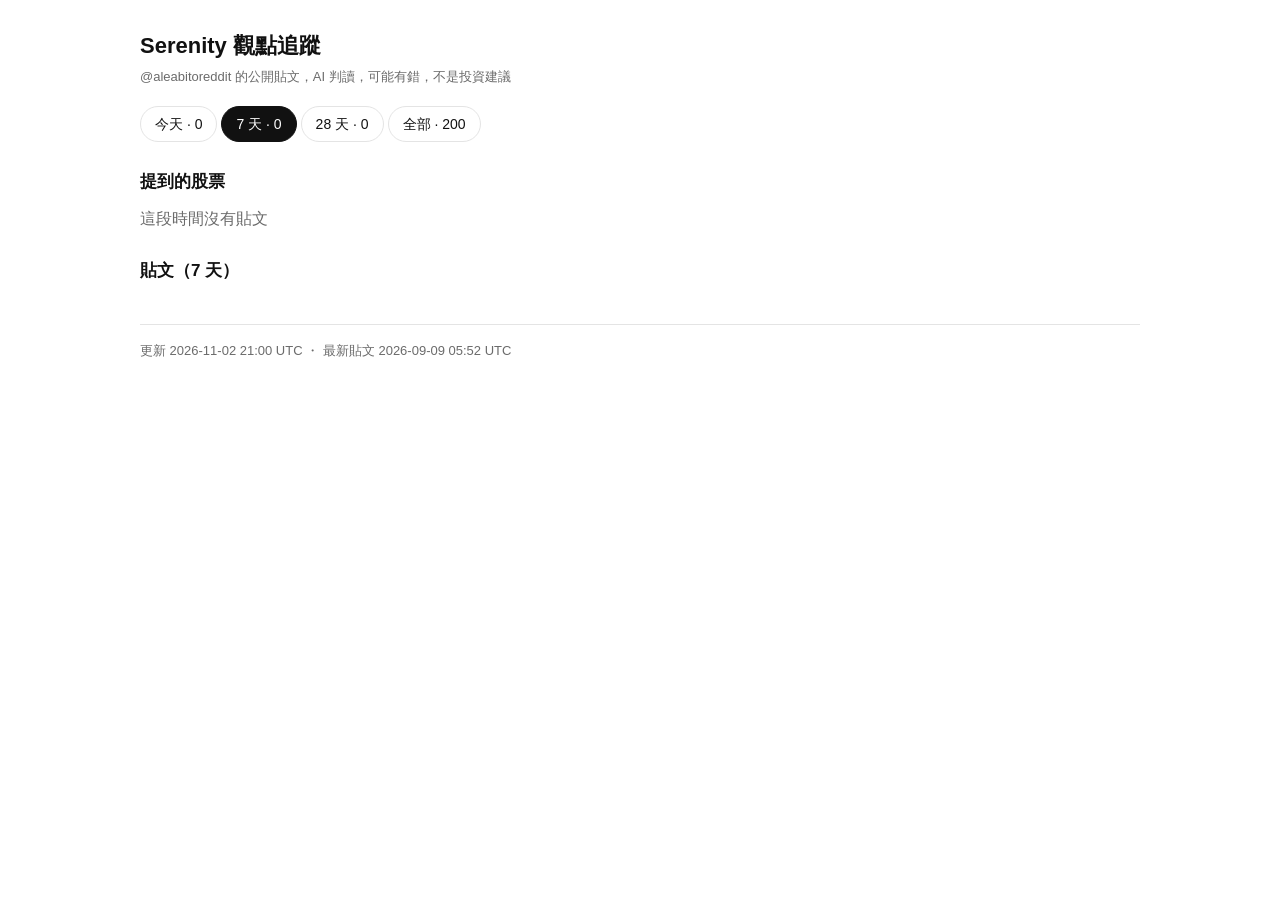
==== commit f54b5183: "重構：拆成 serenity/（資料）、web/calc.js（計算）、web/view.js 與 style.css（畫面），共用 claude CLI 呼叫，行為不變 重構前後 54 個畫面截圖與" ====
--- a/index.html
+++ b/index.html
@@ -24,6 +24,7 @@
 .tkrow .l1{display:flex;justify-content:space-between;align-items:baseline}
 .tkrow .sym{font-size:17px;font-weight:700}
 .tkrow .l2{margin-top:5px;font-size:15px;overflow-wrap:anywhere}
+.reason{color:#333}
 .stitle{font-size:20px;font-weight:700;margin:14px 0 4px}
 .ssub{color:var(--mute);font-size:14px;margin-bottom:18px}
 .dhead{font-size:14px;color:var(--mute);font-weight:600;margin:20px 0 8px}
@@ -56,138 +57,207 @@
 <div id="stlist"></div>
 </div>
 <div id="tlSec">
-<h2 id="tl-h">貼文</h2>
+<h2 id="tlHead">貼文</h2>
 <div id="tl"></div>
 <details class="othersec" id="otherSec"></details>
 </div>
-<div class="footer">更新 2026-11-02 20:57 UTC ・ 最新貼文 2026-09-09 05:52 UTC</div>
+<div class="footer">更新 2026-11-02 21:00 UTC ・ 最新貼文 2026-09-09 05:52 UTC</div>
 </main>
 <script>
 const DATA=[{"id": "2097563877273989456", "link": "https://x.com/aleabitoreddit/status/2097563877273989456", "author": "aleabitoreddit", "time": "2026-09-09T05:52:53.000Z", "text": "Special thank you to awodias for the crowdsourced channel check all the way from CIOE 2026 Shenzhen!\n\n- Confirmed that $SIVE is actively engaged with Chinese pluggable makers\n\n- $SIVE has raised lasers prices given tight supply\n\n- 70mW lasers seem the most tight given association", "social": "", "quoted": "$SIVE - quick channel check from Sivers’ booth at CIOE 2026 today.\n\nStopped by Sivers’ booth and spoke with their Sales Director for China, Korea \u0026 Japan.\n\nA few takeaways from our conversation:\n\n1/ China customer engagement\n\nQ: Are you currently in contact with Chinese  x.com/aleabitoreddit…", "tickers": [{"t": "SIVE", "stance": "bullish", "reason": "raising laser prices amid tight supply, active China engagement", "reason_zh": "雷射漲價，積極接觸中國客戶"}], "theme": "CW lasers", "paywalled": false, "zh": "特別感謝 awodias，從 CIOE 2026 深圳幫忙做通路查核。\n確認 $SIVE 有積極跟中國插拔式模組廠商接觸。\n$SIVE 因供給吃緊已調漲雷射價格。\n70mW 雷射看起來最吃緊。", "quoted_zh": "$SIVE，今天在 CIOE 2026 對 Sivers 攤位做了快速通路查核。\n在 Sivers 攤位停留，跟他們負責中國、韓國、日本的業務總監聊過。\n幾個重點:\n1/ 中國客戶接觸\n問:你們目前有跟中國…", "theme_zh": "連續波雷射"}, {"id": "2097399066959491480", "link": "https://x.com/aleabitoreddit/status/2097399066959491480", "author": "aleabitoreddit", "time": "2026-09-08T18:58:00.000Z", "text": "How", "social": "", "quoted": "", "tickers": [], "theme": "", "paywalled": false, "zh": "為什麼", "quoted_zh": "", "theme_zh": ""}, {"id": "2097365614402969638", "link": "https://x.com/aleabitoreddit/status/2097365614402969638", "author": "aleabitoreddit", "time": "2026-09-08T16:45:04.000Z", "text": "Goldman Sachs in their recent note upgraded their global optical module market forecast to:  \n\n- $67.7 billion (+33% revision) for 2026\n- $131.4 billion (+81% revision) for 2027\n- $148.5 billion (+115% revision) for 2028\n\nFor \n$NVDA\n Rubin Ultra, GS increased its modeled optical", "social": "", "quoted": "", "tickers": [{"t": "NVDA", "stance": "neutral", "reason": "GS raised optical forecasts, modeled Rubin Ultra optical content", "reason_zh": "高盛上調光模組預測與含量"}], "theme": "optical modules", "paywalled": false, "zh": "高盛最新報告上調全球光模組市場預測:\n2026年 $67.7 billion（上修 +33%）\n2027年 $131.4 billion（上修 +81%）\n2028年 $148.5 billion（上修 +115%）\n針對 $NVDA Rubin Ultra，高盛也調高了模型中的光…", "quoted_zh": "", "theme_zh": "光模組"}, {"id": "2097359810950037904", "link": "https://x.com/aleabitoreddit/status/2097359810950037904", "author": "aleabitoreddit", "time": "2026-09-08T16:22:00.000Z", "text": "Think optical rally today from $SIVE to $AAOI was …", "social": "", "quoted": "", "tickers": [{"t": "SIVE", "stance": "neutral", "reason": "part of today's optical rally, view cut off", "reason_zh": "今日光通訊漲勢一環，內容截斷"}, {"t": "AAOI", "stance": "neutral", "reason": "part of today's optical rally, view cut off", "reason_zh": "今日光通訊漲勢一環，內容截斷"}], "theme": "optical rally", "paywalled": true, "zh": "覺得今天光通訊股從 $SIVE 到 $AAOI 的漲勢是…", "quoted_zh": "", "theme_zh": "光通訊漲勢"}, {"id": "2097348486635368686", "link": "https://x.com/aleabitoreddit/status/2097348486635368686", "author": "aleabitoreddit", "time": "2026-09-08T15:37:00.000Z", "text": "Okay I know this is US time and this is a Taiwan stock...\n\nBut I really am starting to think $ESMT (3006) can cook like \n$SNDK\n. And I’m excited.\n\nSo hopefully in a few months, people can something say similar... \n\nFUN FACT CHAT: \n\nDid you know.. 1 old DDR2 memory chip is.. ~$0.96?", "social": "", "quoted": "Is it for real that you could buy this miracle stock for $1,000 a month ago????\n\nAnyone out there who was hyping up the AI bubble collapse? Anyone????\n\nSanDisk is the sun that never sets🌞 x.com/RRRNvjP8/statu…", "tickers": [{"t": "ESMT (3006)", "stance": "bullish", "reason": "thinks it can replicate SanDisk's run, author excited", "reason_zh": "覺得能複製SanDisk漲勢"}], "theme": "legacy memory", "paywalled": false, "zh": "好啦我知道現在是美股時間，這是台股。\n但我真的開始覺得 $ESMT (3006) 可以像 $SNDK 一樣噴。我很興奮。\n希望幾個月後大家也能說出類似的話。\n冷知識時間:\n你知道嗎，一顆舊的 DDR2 記憶體晶片現在大概 $0.96。", "quoted_zh": "這支神奇股票一個月前真的可以用 $1,000 買到?\n那些之前一直唱衰AI泡沫要破的人呢?\nSanDisk 是永不落下的太陽🌞…", "theme_zh": "傳統記憶體"}, {"id": "2097327653116363127", "link": "https://x.com/aleabitoreddit/status/2097327653116363127", "author": "aleabitoreddit", "time": "2026-09-08T14:14:13.000Z", "text": "$NBIS\n is back, and coming in hot with a new partnership with \n$PLTR\n.\n\nPalantir also named Nebius its preferred sovereign AI infrastructure partner.\n\nThe implications are potentially significant considering Palantir’s existing relations with the US Gov + Enterprises.", "social": "", "quoted": "Nebius [ $NBIS ] at $86.69 is the purest Neocloud and AI-infra asymmetry left. \n\nThis is the highest revenue Neocloud untouched by $CIFR | $WULF and colo providers that has no:\n\n- Plaguing uncertainty that $IREN, $ORCL face from  full-stack execution. \n\n- High interest debt that  x.com/aleabitoreddi", "tickers": [{"t": "NBIS", "stance": "bullish", "reason": "new PLTR partnership seen as significant given Palantir's gov/enterprise ties", "reason_zh": "PLTR新合作，藉政府企業關係"}], "theme": "neoclouds", "paywalled": false, "zh": "$NBIS 回來了，還跟 $PLTR 建立新合作，來勢洶洶。\nPalantir 也把 Nebius 列為首選的主權AI基礎設施合作夥伴。\n考慮到 Palantir 跟美國政府和企業原本就有關係，這件事影響可能不小。", "quoted_zh": "Nebius [$NBIS] 股價 $86.69，是僅存最純的 Neocloud 與AI基礎設施錯價機會。\n這是營收最高的 Neocloud，不像 $CIFR、$WULF 和機房代管商，沒有:\n- $IREN、$ORCL 面臨的全棧執行不確定性。\n- 高利率負債…", "theme_zh": "新雲端業者"}, {"id": "2097321349555306512", "link": "https://x.com/aleabitoreddit/status/2097321349555306512", "author": "aleabitoreddit", "time": "2026-09-08T13:49:10.000Z", "text": "$AMZN\n signs a new deal with \n$QCOM\n, giving Amazon the right to buy a ~$4B stake of Qualcomm through warrants.\n\nAt this rate.. Amazon will be more of a semi ETF than \n$NVDA\n?\n\nGiven their existing equity/warrants with AlChip, \n$MRVL\n, \n$ALAB\n, \n$AAOI\n, and others.\n\nThis of course is linked", "social": "", "quoted": "", "tickers": [{"t": "AMZN", "stance": "neutral", "reason": "new warrant deal with QCOM, notes growing semi exposure", "reason_zh": "QCOM認股權，半導體曝險增加"}, {"t": "QCOM", "stance": "neutral", "reason": "Amazon gets right to buy ~$4B stake via warrants", "reason_zh": "認股權可買約$4B股份"}], "theme": "semi investments", "paywalled": false, "zh": "$AMZN 跟 $QCOM 簽新合約，讓 Amazon 有權透過認股權證買下約 $4B 的 Qualcomm 股份。\n照這樣下去，Amazon 會不會比 $NVDA 更像半導體ETF?\n畢竟他們已經持有 AlChip、$MRVL、$ALAB、$AAOI 等公司的股權或認股權證。\n這當然跟…", "quoted_zh": "", "theme_zh": "半導體投資"}, {"id": "2097309699645546763", "link": "https://x.com/aleabitoreddit/status/2097309699645546763", "author": "aleabitoreddit", "time": "2026-09-08T13:02:53.000Z", "text": "Wow, \n$HOOD\n has taken minority ownership in Crypto‌.com.\n\nIt does feel like the future of the finance industry is slowly consolidating around Stripe/Robinhood.\n\nEspecially after the successful expansion of Robinhood Chain, Prediction Markets, and Credit Cards/Banking.", "social": "", "quoted": "", "tickers": [{"t": "HOOD", "stance": "bullish", "reason": "minority stake in Crypto.com continues successful expansion strategy", "reason_zh": "入股加密貨幣平台，擴張延續"}], "theme": "fintech consolidation", "paywalled": false, "zh": "哇，$HOOD 入股 Crypto.com，拿到少數股權。\n感覺金融業的未來正慢慢往 Stripe 和 Robinhood 集中。\n尤其 Robinhood Chain、預測市場、信用卡和銀行業務都擴張成功之後更明顯。", "quoted_zh": "", "theme_zh": "金融整合"}, {"id": "2097232588796780856", "link": "https://x.com/aleabitoreddit/status/2097232588796780856", "author": "aleabitoreddit", "time": "2026-09-08T07:56:28.000Z", "text": "So \n$INTC\n is raising PC CPU prices by 10% apparently in October per Digitimes, which I think markets might appreciate.\n\nThe legacy memory trade also just going brrr from August revenues:\n\n-\u003e ESMT revenue up ~+605% Y/Y, 16.4% M/M\nWhich is interesting given gross margins also rising", "social": "", "quoted": "", "tickers": [{"t": "INTC", "stance": "bullish", "reason": "raising PC CPU prices 10%, thinks market will appreciate it", "reason_zh": "CPU漲價10%，看好市場買單"}, {"t": "ESMT (3006)", "stance": "bullish", "reason": "August revenue up ~605% Y/Y with rising gross margins", "reason_zh": "8月營收年增605%，毛利升"}], "theme": "legacy memory", "paywalled": false, "zh": "根據 Digitimes，$INTC 十月起 PC CPU 要漲價10%，我覺得市場應該會買單。\n傳統記憶體這波交易也因為8月營收持續發燒:\nESMT 營收年增約 +605%，月增16.4%。\n毛利率也同步上升，這點很有意思…", "quoted_zh": "", "theme_zh": "傳統記憶體"}, {"id": "2097200456090952096", "link": "https://x.com/aleabitoreddit/status/2097200456090952096", "author": "aleabitoreddit", "time": "2026-09-08T05:48:47.000Z", "text": "Glad $SIVE is attending CIOE Shenzen and hope my followers can go too!\n\nIf you want my read on current landscape:\n\n-\u003e Chinese pluggable makers like CIG (剑桥科技) are facing severe shortages in 70mW-200mW lasers.\n\nIf you look at filings from CIG, they claim \"substantially longer", "social": "", "quoted": "Interesting, thought to check how many years $SIVE has attended CIOE Shenzen (seeing as they will be there Sept 9-11) and from my research it seems like they haven't since attended since 2019, when they went as Sivers Photonics.\n\nI might be reading into it too much but it could", "tickers": [{"t": "SIVE", "stance": "bullish", "reason": "glad they're attending CIOE, positive read on current landscape", "reason_zh": "高興參展CIOE，看法正面"}, {"t": "CIG (剑桥科技)", "stance": "neutral", "reason": "facing severe shortages in 70-200mW lasers per filings", "reason_zh": "70-200mW雷射嚴重缺貨"}], "theme": "CW lasers", "paywalled": false, "zh": "很高興 $SIVE 參加 CIOE 深圳展，希望我的粉絲們也能去!\n如果你想知道我對現況的看法:\n中國插拔式模組廠商像 CIG（劍橋科技）在70mW到200mW雷射上面臨嚴重缺貨。\n看 CIG 的財報揭露，他們說「明顯更長…", "quoted_zh": "有意思，想確認一下 $SIVE 參加 CIOE 深圳展幾年了（因為他們9月9到11日會在場），查了一下發現他們自2019年以 Sivers Photonics 名義參加後，好像就沒再參加過。\n我可能想太多了，但這也許…", "theme_zh": "連續波雷射"}, {"id": "2097019634822316470", "link": "https://x.com/aleabitoreddit/status/2097019634822316470", "author": "aleabitoreddit", "time": "2026-09-07T17:50:16.000Z", "text": "So was just revisiting some consortiums again:\n\nTh…", "social": "", "quoted": "", "tickers": [], "theme": "", "paywalled": true, "zh": "剛剛又重新看了一下一些聯盟:\n這…", "quoted_zh": "", "theme_zh": ""}, {"id": "2097005818302607682", "link": "https://x.com/aleabitoreddit/status/2097005818302607682", "author": "aleabitoreddit", "time": "2026-09-07T16:55:22.000Z", "text": "I don’t think I want to be in this timeline anymore. \n\nWe got AGI with Astra and Hunter Biden $LAPTOP in the same weekend.", "social": "", "quoted": "", "tickers": [], "theme": "", "paywalled": false, "zh": "我不想活在這個時間線了。\n同一個週末，我們同時遇到 Astra 的 AGI 消息，還有 Hunter Biden $LAPTOP 的事。", "quoted_zh": "", "theme_zh": ""}, {"id": "2096933313785242098", "link": "https://x.com/aleabitoreddit/status/2096933313785242098", "author": "aleabitoreddit", "time": "2026-09-07T12:07:15.000Z", "text": "Uhh chat, did we accidentally AI bottleneck-pill Warren Buffett's \n$BRK.B\n successor Greg Abel?", "social": "", "quoted": "", "tickers": [], "theme": "", "paywalled": false, "zh": "呃，各位，我們是不是不小心把 AI 瓶頸的想法灌輸給 Warren Buffett 的 $BRK.B 接班人 Greg Abel 了?", "quoted_zh": "", "theme_zh": ""}, {"id": "2096904209371427277", "link": "https://x.com/aleabitoreddit/status/2096904209371427277", "author": "aleabitoreddit", "time": "2026-09-07T10:11:36.000Z", "text": "New report from Bloomberg on $IQE:\n\n“indium phosphide substrates is emerging as a key risk for the semiconductor industry.”\n\nI wonder who could have guessed this last year with \n$AXTI\n?", "social": "", "quoted": "Oh look… a new report by Reuters shows China’s control over InP threatens the AI DC buildout.\n\nWho could have guessed $AXTI would have been a major point of failure?  x.com/aleabitoreddit…", "tickers": [{"t": "IQE", "stance": "bullish", "reason": "Bloomberg flags InP substrates as key semiconductor supply risk", "reason_zh": "示警InP基板供應風險"}, {"t": "AXTI", "stance": "bullish", "reason": "author says he called this InP risk last year", "reason_zh": "作者說去年就猜到InP風險"}], "theme": "InP substrates", "paywalled": false, "zh": "Bloomberg 針對 $IQE 出了新報告:\n「磷化銦基板正成為半導體產業的關鍵風險。」\n去年就靠 $AXTI 猜到這件事的人是誰呢?", "quoted_zh": "你看…路透社新報告指出，中國掌控磷化銦（InP）會威脅AI資料中心的建設。\n誰能猜到 $AXTI 會是主要的失效點呢?…", "theme_zh": "磷化銦基板"}, {"id": "2096890295128625153", "link": "https://x.com/aleabitoreddit/status/2096890295128625153", "author": "aleabitoreddit", "time": "2026-09-07T09:16:19.000Z", "text": "I'll let you decide that for yourself since that was an illustrative laser revenue modeling off $SIVE 100M CW DFB laser/year target. \n\nBut... do you want to know the main reason I like laser companies so much?\n\nThey don't just have to stay laser companies... just look at \n$LITE\n!", "social": "", "quoted": "What do you think is a fair revenue multiple you would assign to $SIVE if their recent expansion is able to deliver on $625M-$1.25B of annualized revenue?", "tickers": [{"t": "SIVE", "stance": "bullish", "reason": "modeled 100M CW DFB laser/year revenue target", "reason_zh": "模型設定年產1億顆雷射目標"}, {"t": "LITE", "stance": "bullish", "reason": "cited as example of laser company expanding beyond lasers", "reason_zh": "舉例說明雷射公司能跨業擴張"}], "theme": "CW lasers", "paywalled": false, "zh": "這個留給你自己判斷，因為那只是根據 $SIVE 每年一億顆 CW DFB 雷射目標做的示範性營收模型。\n不過...你想知道我為什麼這麼愛雷射公司嗎?\n因為他們不一定要一直當雷射公司...看看 $LITE 就知道!", "quoted_zh": "如果 $SIVE 最近的擴產真的能達到 $625M 到 $1.25B 的年化營收，你覺得該給他們多少倍的合理營收本益比?", "theme_zh": "連續波雷射"}, {"id": "2096858276290015563", "link": "https://x.com/aleabitoreddit/status/2096858276290015563", "author": "aleabitoreddit", "time": "2026-09-07T07:09:05.000Z", "text": "Is there any other industry... Where every investor is cheering for shortages and price hikes? \n\nSED reported today that: Samsung / \n$SKHY\n \"stockpiles have fallen to less than 10 days of supply, and a severe shortage could emerge next year, according to a new forecast\"\n\nKB", "social": "", "quoted": "", "tickers": [{"t": "Samsung", "stance": "bullish", "reason": "stockpiles under 10 days supply, severe shortage forecast next year", "reason_zh": "庫存不到10天，明年恐嚴重短缺"}, {"t": "SKHY", "stance": "bullish", "reason": "same memory stockpile shortage read", "reason_zh": "同樣是記憶體庫存缺貨的解讀"}], "theme": "legacy memory", "paywalled": false, "zh": "到底還有哪個產業...投資人會為缺貨跟漲價歡呼的?\nSED 今天報導，三星 / $SKHY「庫存已經降到不到10天的供應量，新預測顯示明年可能出現嚴重短缺」\nKB…", "quoted_zh": "", "theme_zh": "傳統記憶體"}, {"id": "2096814311306129776", "link": "https://x.com/aleabitoreddit/status/2096814311306129776", "author": "aleabitoreddit", "time": "2026-09-07T04:14:23.000Z", "text": "Got curious and decided to track which thesis of mine were still up 100%+ YTD after the recent drawdown: \n\n1. \n$AXTI\n - InP substrates\n2. \n$NBIS\n - Neoclouds\n3. \n$MU\n - Memory\n4. \n$INTC\n - Foundry\n5. \n$LITE\n - Photonics\n6. $IQE - Epiwafers\n7. \n$AAOI\n - Photonics\n8. $GDRZF - Venezuela\n9.", "social": "", "quoted": "", "tickers": [{"t": "AXTI", "stance": "bullish", "reason": "InP thesis up 100%+ YTD", "reason_zh": "InP論點今年漲逾100%"}, {"t": "NBIS", "stance": "bullish", "reason": "Neoclouds thesis up 100%+ YTD", "reason_zh": "新雲端論點今年漲逾100%"}, {"t": "MU", "stance": "bullish", "reason": "Memory thesis up 100%+ YTD", "reason_zh": "記憶體論點今年漲逾100%"}, {"t": "INTC", "stance": "bullish", "reason": "Foundry thesis up 100%+ YTD", "reason_zh": "晶圓代工論點漲逾100%"}, {"t": "LITE", "stance": "bullish", "reason": "Photonics thesis up 100%+ YTD", "reason_zh": "光通訊論點漲逾100%"}, {"t": "IQE", "stance": "bullish", "reason": "Epiwafers thesis up 100%+ YTD", "reason_zh": "磊晶片論點漲逾100%"}, {"t": "AAOI", "stance": "bullish", "reason": "Photonics thesis up 100%+ YTD", "reason_zh": "光通訊論點漲逾100%"}, {"t": "GDRZF", "stance": "bullish", "reason": "Venezuela thesis up 100%+ YTD", "reason_zh": "委內瑞拉論點漲逾100%"}], "theme": "portfolio theses", "paywalled": false, "zh": "好奇就去查了一下，最近這波回檔之後，我哪些投資論點今年至今還是上漲100%以上:\n1. $AXTI，磷化銦基板\n2. $NBIS，新雲端業者\n3. $MU，記憶體\n4. $INTC，晶圓代工\n5. $LITE，光通訊\n6. $IQE，磊晶片\n7. $AAOI，光通訊\n8. $GDRZF，委內瑞拉\n9. …", "quoted_zh": "", "theme_zh": "投資論點"}, {"id": "2096780048187773122", "link": "https://x.com/aleabitoreddit/status/2096780048187773122", "author": "aleabitoreddit", "time": "2026-09-07T01:58:14.000Z", "text": "Just my random thought on my favorite mega-cap sto…", "social": "", "quoted": "", "tickers": [], "theme": "", "paywalled": true, "zh": "只是我對我最愛的大型股隨便想到的…", "quoted_zh": "", "theme_zh": ""}, {"id": "2096749796023538032", "link": "https://x.com/aleabitoreddit/status/2096749796023538032", "author": "aleabitoreddit", "time": "2026-09-06T23:58:01.000Z", "text": "Oh cool! $SIVE also made it there on cnyes too (leading Taiwan financial media)!\n\nThe English translation might be off a bit, but this was summarizing Sivers surprising 100M+ CW DFB annual laser capacity expansion, ~ operational Q4 2027.\n\nAnd how given historical ASP from", "social": "", "quoted": "I didn’t know my ESMT thesis was making some rounds in Taiwanese media like Cnyes/Anue.\n\nJust found it funny that I wanted to read about any recent commentary, then my name kept appearing…\n\nSpecial thanks to BlockBeats for the original coverage.  x.com/aleabitoreddit…", "tickers": [{"t": "SIVE", "stance": "bullish", "reason": "Taiwan media coverage of 100M+ CW DFB laser capacity expansion", "reason_zh": "台灣媒體報導1億顆雷射擴產"}], "theme": "CW lasers", "paywalled": false, "zh": "哦酷! $SIVE 也上了 cnyes（台灣主要財經媒體）!\n英文翻譯可能有點不準，但大意是在講 Sivers 意外宣布擴產超過1億顆 CW DFB 雷射的年產能，預計2027年第四季量產。\n還有從歷史平均售價來看…", "quoted_zh": "沒想到我的 ESMT 論點在台灣媒體像 Cnyes/鉅亨網上被討論。\n覺得蠻好笑的，我只是想看看最近有什麼評論，結果一直看到自己的名字…\n特別感謝 BlockBeats 的原始報導。…", "theme_zh": "連續波雷射"}, {"id": "2096721917386641756", "link": "https://x.com/aleabitoreddit/status/2096721917386641756", "author": "aleabitoreddit", "time": "2026-09-06T22:07:14.000Z", "text": "I didn’t know my ESMT thesis was making some rounds in Taiwanese media like Cnyes/Anue.\n\nJust found it funny that I wanted to read about any recent commentary, then my name kept appearing…\n\nSpecial thanks to BlockBeats for the original coverage.", "social": "", "quoted": "Yep, ESMT (3006) has exposure to multiple legacy memory segments.\n\nHas a portfolio of: SLC/SPI NAND, NOR Flash, DDR2/DDR3, MCP/eMCP, so all the fun legacy stuff.\n\nIf you want to look at broader industry price hikes coming up that ESMT has exposure to:  \n\n1. SLC NAND: ~120-170% x.com/Joylou1209/sta…", "tickers": [{"t": "ESMT (3006)", "stance": "bullish", "reason": "legacy memory exposure amid industry price hikes", "reason_zh": "傳統記憶體布局，產業將漲價"}], "theme": "legacy memory", "paywalled": false, "zh": "沒想到我的 ESMT 論點在台灣媒體像 Cnyes/鉅亨網上被討論。\n覺得蠻好笑的，我只是想看看最近有什麼評論，結果一直看到自己的名字。\n特別感謝 BlockBeats 的原始報導。", "quoted_zh": "對，ESMT（3006）在好幾個傳統記憶體領域都有布局。\n產品線包含: SLC/SPI NAND、NOR Flash、DDR2/DDR3、MCP/eMCP，都是傳統老產品。\n如果想看 ESMT 有布局、產業接下來會漲價的項目:\n1. SLC NAND: 漲幅約120-170%…", "theme_zh": "傳統記憶體"}, {"id": "2096605093986787380", "link": "https://x.com/aleabitoreddit/status/2096605093986787380", "author": "aleabitoreddit", "time": "2026-09-06T14:23:02.000Z", "text": "I asked OpenAI Astra Ultra + Anthropic Fable 5.1 Max to make me a 5x-10x return type portfolio in 1 year. \n\nBurnt a lot of credits, and the results are in: \n\nOpenAI: - \n$KYTX\n (autoimmune CAR-T results)\n- \n$PRQR\n (human RNA-editing datasets)\n- \n$VSTM\n (KRAS cancer-drug)\n- \n$CNTB\n (asthma", "social": "", "quoted": "OpenAI's Astra is now available.", "tickers": [{"t": "KYTX", "stance": "neutral", "reason": "AI-generated pick for autoimmune CAR-T results, no personal view given", "reason_zh": "AI選股,CAR-T結果,無評論"}, {"t": "PRQR", "stance": "neutral", "reason": "AI-generated pick for human RNA-editing datasets, no personal view given", "reason_zh": "AI選股,RNA編輯數據,無評論"}, {"t": "VSTM", "stance": "neutral", "reason": "AI-generated pick for KRAS cancer drug, no personal view given", "reason_zh": "AI選股,KRAS癌症藥,無評論"}, {"t": "CNTB", "stance": "neutral", "reason": "AI-generated pick for asthma, no personal view given", "reason_zh": "AI選股,氣喘相關,無評論"}], "theme": "AI stock picks", "paywalled": false, "zh": "我請 OpenAI Astra Ultra 加 Anthropic Fable 5.1 Max,幫我做一個一年報酬 5 倍到 10 倍的投資組合。燒了很多額度,結果出來了。OpenAI:$KYTX(自體免疫 CAR-T 結果)、$PRQR(人類 RNA 編輯數據)、$VSTM(KRAS 癌症藥物)、$CNTB(氣喘", "quoted_zh": "OpenAI 的 Astra 現在上線了。", "theme_zh": "AI選股"}, {"id": "2096455073580908908", "link": "https://x.com/aleabitoreddit/status/2096455073580908908", "author": "aleabitoreddit", "time": "2026-09-06T04:26:54.000Z", "text": "I’m not sure how OpenAI was likely holding off their IPO to 2027.\n\nBecause they had concerns about a $1T valuation 3 months ago.\n\nThen Anthropic investors go and say **** it, lets one-up \n$SPCX\n and IPO at $2T next month?", "social": "", "quoted": "", "tickers": [], "theme": "IPO valuation", "paywalled": false, "zh": "我不太懂 OpenAI 為什麼可能把 IPO 延到 2027 年。因為三個月前他們還在擔心 1 兆美元估值太高。結果 Anthropic 的投資人直接說算了,不管了,要贏過 $SPCX,下個月就用 2 兆美元估值 IPO?", "quoted_zh": "", "theme_zh": "IPO估值"}, {"id": "2096149203278037407", "link": "https://x.com/aleabitoreddit/status/2096149203278037407", "author": "aleabitoreddit", "time": "2026-09-05T08:11:29.000Z", "text": "Now that \n$MU\n to \n$SNDK\n have pulled a major recovery. \n\nGood to have a reminder that the memory bottleneck hasn’t changed!\n\nSame with CW lasers… substrates… or others.\n\nBut short term sentiment (depending on prices/macro) often does.\n\nI think a lot of demand imbalances get worse", "social": "", "quoted": "Yes, I'm still bullish on memory like $MU / Samsung.\n\nAs I said earlier, markets tend to rotate from bottleneck to bottleneck.\n\nThis week it looks $AXTI to $LITE in the photonics sector is the focus again. \n\nThe thing is... the primary thing that changed are the stock prices,  x.com/KostasMoschova…", "tickers": [{"t": "MU", "stance": "bullish", "reason": "Memory bottleneck unchanged, demand imbalances getting worse despite price recovery", "reason_zh": "記憶體瓶頸沒變,供需失衡惡化中"}, {"t": "SNDK", "stance": "bullish", "reason": "Memory bottleneck unchanged, demand imbalances getting worse despite price recovery", "reason_zh": "記憶體瓶頸沒變,供需失衡惡化中"}], "theme": "legacy memory", "paywalled": false, "zh": "$MU 到 $SNDK 都已經出現明顯反彈。剛好提醒大家,記憶體的瓶頸沒有變。CW 雷射、基板等等也一樣。但短期市場情緒(看價格和總經)常常會變。我覺得很多供需失衡會惡化", "quoted_zh": "對,我對記憶體像 $MU、三星還是看多。我之前說過,市場常常從一個瓶頸轉到下一個瓶頸。這禮拜看起來光子產業的 $AXTI 到 $LITE 又變成焦點。重點是,真正改變的只有股價,x.com/KostasMoschova…", "theme_zh": "舊世代記憶體"}, {"id": "2096122640465645937", "link": "https://x.com/aleabitoreddit/status/2096122640465645937", "author": "aleabitoreddit", "time": "2026-09-05T06:25:56.000Z", "text": "I think this approach is great: drawing from my research on older-generation memory chips like ESMT DDR2/DDR3, and applying it by analogy.\n\nOr taking the perspective I developed during my $AAOI research on the supply-demand imbalance for CW lasers, and applying it to A-shares.", "social": "", "quoted": "@grok Does China have any listed companies that produce DDR2/DDR3 comparable to ESMT?", "tickers": [{"t": "ESMT (3006)", "stance": "bullish", "reason": "DDR2/DDR3 research approach reused as analogy, thesis still holds", "reason_zh": "DDR2/DDR3研究拿來類比,論點還成立"}, {"t": "AAOI", "stance": "bullish", "reason": "CW laser supply-demand imbalance thesis reused as analogy for A-shares", "reason_zh": "CW雷射供需失衡論點,套用到A股"}], "theme": "supply-demand imbalance", "paywalled": false, "zh": "我覺得這個方法很棒:用我研究舊世代記憶體晶片(像 ESMT 的 DDR2/DDR3)的心得,類比套用過去。或是用我研究 $AAOI 時,對 CW 雷射供需失衡的觀點,套用到 A 股上。", "quoted_zh": "@grok 中國有沒有上市公司生產 DDR2/DDR3,規模跟 ESMT 差不多的?", "theme_zh": "供需失衡"}, {"id": "2095974877115380043", "link": "https://x.com/aleabitoreddit/status/2095974877115380043", "author": "aleabitoreddit", "time": "2026-09-04T20:38:46.000Z", "text": "There's actually a whole new universe I haven't di…", "social": "", "quoted": "", "tickers": [], "theme": "", "paywalled": true, "zh": "其實還有一整個全新的領域我還沒…", "quoted_zh": "", "theme_zh": ""}, {"id": "2095957075302273257", "link": "https://x.com/aleabitoreddit/status/2095957075302273257", "author": "aleabitoreddit", "time": "2026-09-04T19:28:02.000Z", "text": "OpenAI's Astra is now available.", "social": "", "quoted": "", "tickers": [], "theme": "", "paywalled": false, "zh": "OpenAI 的 Astra 現在上線了。", "quoted_zh": "", "theme_zh": ""}, {"id": "2095882424932766163", "link": "https://x.com/aleabitoreddit/status/2095882424932766163", "author": "aleabitoreddit", "time": "2026-09-04T14:31:24.000Z", "text": "Let me get this straight chat… you have:\n\n\n$NVDA\n 70% supply constrained revenue growth projections (would be 100%+)\n\n\n$AVGO\n AI revenue growing 100%+ Y/Y for next 2 years from mid ~$50B -\u003e $230B\n\nOpenAI Astra blowing away AGI benchmarks and starting to train itself.\n\n\n$MSFT\n / \n$GOOGL", "social": "", "quoted": "", "tickers": [{"t": "NVDA", "stance": "bullish", "reason": "70% supply-constrained growth, would be 100%+ without constraints", "reason_zh": "供應受限成長70%,解限後上看100%+"}, {"t": "AVGO", "stance": "bullish", "reason": "AI revenue to double for two years, mid-$50B to $230B", "reason_zh": "AI營收兩年翻倍,500億到2300億"}, {"t": "MSFT", "stance": "bullish", "reason": "Grouped as AI beneficiary in sarcastic overwhelming bull case list", "reason_zh": "被列入AI受惠股,語氣諷刺看多過頭"}, {"t": "GOOGL", "stance": "bullish", "reason": "Grouped as AI beneficiary in sarcastic overwhelming bull case list", "reason_zh": "被列入AI受惠股,語氣諷刺看多過頭"}], "theme": "AI capex", "paywalled": false, "zh": "讓我搞清楚喔,各位。你們現在有:$NVDA 因為供應受限,營收成長預測只有 70%(拿掉限制的話會超過 100%)。$AVGO 的 AI 營收未來兩年年增率超過 100%,從約 500 億美元成長到 2300 億美元。OpenAI 的 Astra 把 AGI 基準測試全部打爆,還開始自我訓練。$MSFT、$GOOGL", "quoted_zh": "", "theme_zh": "AI資本支出"}, {"id": "2095851749127188691", "link": "https://x.com/aleabitoreddit/status/2095851749127188691", "author": "aleabitoreddit", "time": "2026-09-04T12:29:30.000Z", "text": "From my channel checks, it appears Korean retail is firmly siding with \n$HOOD\n over the \n$AMC\n CEO.\n\nKorean sources find the prospect of 40x leveraged Samsung / \n$SKHY\n a powerful enough argument to win the tokenization debate.", "social": "", "quoted": "", "tickers": [{"t": "HOOD", "stance": "neutral", "reason": "Korean retail reportedly siding with HOOD over AMC CEO in debate", "reason_zh": "傳韓國散戶挺HOOD,不挺AMC執行長"}, {"t": "Samsung", "stance": "neutral", "reason": "40x leveraged tokenized Samsung cited as retail's winning argument", "reason_zh": "40倍槓桿代幣化三星,被當致勝論點"}, {"t": "SKHY", "stance": "neutral", "reason": "Cited alongside Samsung as leveraged tokenized product example", "reason_zh": "與三星並列,槓桿代幣化商品範例"}], "theme": "tokenization", "paywalled": false, "zh": "根據我做的通路查訪,韓國散戶明顯站在 $HOOD 這邊,不挺 $AMC 執行長。韓國消息來源覺得,40 倍槓桿的三星、$SKHY,這個說法就足夠贏下代幣化的辯論。", "quoted_zh": "", "theme_zh": "代幣化"}, {"id": "2095823005595439615", "link": "https://x.com/aleabitoreddit/status/2095823005595439615", "author": "aleabitoreddit", "time": "2026-09-04T10:35:17.000Z", "text": "So... here's my take on US / China tensions: \n\nYou have European monopolies like:\n- \n$ASML\n (EUV)\n- $SOI (Photonics-SOI)\n- Zeiss SMT (ASML EUV supplier), Trumpf (ASML EUV laser supplier)\n\nJapan has many near/complete monoplies like:\n- TOK, JSR, ShinEstu, Fujifilm for EUV", "social": "", "quoted": "China reportedly halts some rare earth shipments to US.\n\nNot a new blanket ban, or any mention of specific rare earths. \n\nBut… if I had to guess, Japan is usually a decent indicator of what’s actively important since Japan:\n\n- “sources virtually all of its dysprosium and terbium", "tickers": [{"t": "ASML", "stance": "neutral", "reason": "Named as European EUV monopoly amid US/China tension discussion", "reason_zh": "歐洲EUV壟斷者,美中緊張議題提及"}, {"t": "SOI", "stance": "neutral", "reason": "Named as European photonics-SOI monopoly", "reason_zh": "歐洲光子SOI壟斷者"}, {"t": "Zeiss SMT", "stance": "neutral", "reason": "Named as ASML's EUV optics supplier, a European monopoly", "reason_zh": "ASML的EUV光學供應商,歐洲壟斷"}, {"t": "Trumpf", "stance": "neutral", "reason": "Named as ASML's EUV laser supplier, a European monopoly", "reason_zh": "ASML的EUV雷射供應商,歐洲壟斷"}, {"t": "TOK", "stance": "neutral", "reason": "Named as Japanese EUV material near-monopoly", "reason_zh": "日本EUV材料近乎壟斷"}, {"t": "JSR", "stance": "neutral", "reason": "Named as Japanese EUV material near-monopoly", "reason_zh": "日本EUV材料近乎壟斷"}, {"t": "ShinEtsu", "stance": "neutral", "reason": "Named as Japanese EUV material near-monopoly", "reason_zh": "日本EUV材料近乎壟斷"}, {"t": "Fujifilm", "stance": "neutral", "reason": "Named as Japanese EUV material near-monopoly", "reason_zh": "日本EUV材料近乎壟斷"}], "theme": "EUV supply chain", "paywalled": false, "zh": "先講一下我對美中緊張情勢的看法。歐洲有幾家壟斷型公司,像是:$ASML(EUV)、$SOI(光子 SOI)、Zeiss SMT(ASML 的 EUV 供應商)、Trumpf(ASML 的 EUV 雷射供應商)。日本也有很多接近或完全壟斷的公司,像是:TOK、JSR、ShinEtsu、Fujifilm,都是做 EUV 的", "quoted_zh": "傳中國暫停部分稀土出貨到美國。不是新的全面禁令,也沒提到是哪些稀土。不過,如果要我猜,日本通常是個不錯的指標,因為日本幾乎所有的鏑和鋱都靠", "theme_zh": "EUV供應鏈"}, {"id": "2095802636876619928", "link": "https://x.com/aleabitoreddit/status/2095802636876619928", "author": "aleabitoreddit", "time": "2026-09-04T09:14:21.000Z", "text": "China reportedly halts some rare earth shipments to US.\n\nNot a new blanket ban, or any mention of specific rare earths. \n\nBut… if I had to guess, Japan is usually a decent indicator of what’s actively important since Japan:\n\n- “sources virtually all of its dysprosium and terbium", "social": "", "quoted": "", "tickers": [], "theme": "rare earths", "paywalled": false, "zh": "傳中國暫停部分稀土出貨到美國。不是新的全面禁令,也沒提到是哪些稀土。不過,如果要我猜,日本通常是個不錯的指標,因為日本幾乎所有的鏑和鋱都靠", "quoted_zh": "", "theme_zh": "稀土"}, {"id": "2095590610967421206", "link": "https://x.com/aleabitoreddit/status/2095590610967421206", "author": "aleabitoreddit", "time": "2026-09-03T19:11:50.000Z", "text": "OpenAI GPT-6 Astra benchmarks got released. Looks both AGI and the Singularity are almost here.\n\nThe leap in eval performance:\n\nFrom 78.5% -\u003e 100% on ExploitBench to 22.4% -\u003e 64.6% on the Science benchmark is enormous. \n\nAnd the most striking part is the VP of Research comment", "social": "", "quoted": "Could you post your thoughts on the new Astra 6 benchmarks from open AI ? Seems like we are getting closer and closer to AGI", "tickers": [], "theme": "AI benchmarks", "paywalled": false, "zh": "OpenAI GPT-6 Astra 的基準測試結果公布了。看起來 AGI 跟奇點都快到了。測試分數跳很大:ExploitBench 從 78.5% 衝到 100%,科學基準測試從 22.4% 衝到 64.6%,幅度很誇張。最讓人驚訝的是研究副總裁的評論", "quoted_zh": "可以分享一下你對 OpenAI 新的 Astra 6 基準測試的看法嗎?感覺我們離 AGI 越來越近了", "theme_zh": "AI基準測試"}, {"id": "2095580088620449880", "link": "https://x.com/aleabitoreddit/status/2095580088620449880", "author": "aleabitoreddit", "time": "2026-09-03T18:30:01.000Z", "text": "Just an update to my DDR2/DDR3 memory idea with ESMT.  They reported August revenue (Taiwan sometimes does monthly reporting): \n\nJune revenue: ~$153M\nJuly: ~$214M\nAugust (new): ~$249M vs. $35.3m (last year)\n\nMonthly revenue has increased ~63% in two months despite reportedly", "social": "", "quoted": "I wanted exposure to DDR2/DDR3 bottleneck ongoing and found ESMT (3006). \n\nA $2.5B MC fabless company with PSMC wafer allocation (esp. focused on DDR2). \n\nLast month's net income was: $109.5M (July month), which annualized is $1.31B net profit (1.9x runrate P/E). \n\nIf we look at", "tickers": [{"t": "ESMT (3006)", "stance": "bullish", "reason": "August revenue $249M, up 63% in two months, thesis playing out", "reason_zh": "8月營收2.49億,兩個月漲63%,論點應驗"}], "theme": "legacy memory", "paywalled": false, "zh": "更新一下我對 ESMT 的 DDR2/DDR3 記憶體想法。他們公布了 8 月營收(台灣有時候會月報):6 月營收約 1.53 億美元,7 月約 2.14 億美元,8 月(新)約 2.49 億美元,去年同期是 3530 萬美元。月營收兩個月內成長約 63%,儘管據稱", "quoted_zh": "我想布局 DDR2/DDR3 瓶頸這個題材,找到了 ESMT(3006)。這是一家市值 25 億美元的無晶圓廠公司,有 PSMC 的晶圓產能配額(特別是 DDR2)。上個月(7 月)淨利是 1.095 億美元,年化後淨利約 13.1 億美元(本益比約 1.9 倍run rate)。如果我們看", "theme_zh": "舊世代記憶體"}, {"id": "2095565402223038651", "link": "https://x.com/aleabitoreddit/status/2095565402223038651", "author": "aleabitoreddit", "time": "2026-09-03T17:31:40.000Z", "text": "$DELL\n founder is a legend.\n\nThe Dell family pledged $6.25B / $250 each to 25M children through Trump Accounts, with \n$HOOD\n (up 14.83%+ today) as the initial sole brokerage. \n\nLittle off topic but getting the public invested early is very meaningful compared to the dollar amount.", "social": "", "quoted": "", "tickers": [{"t": "DELL", "stance": "neutral", "reason": "Founder pledged $6.25B to children's Trump Accounts, called a legend", "reason_zh": "創辦人捐62.5億給兒童帳戶,稱傳奇"}, {"t": "HOOD", "stance": "neutral", "reason": "Up 14.83% today as sole brokerage for the Trump Accounts program", "reason_zh": "今漲14.83%,是該方案唯一券商"}], "theme": "", "paywalled": false, "zh": "$DELL 的創辦人真的是傳奇。戴爾家族透過 Trump Accounts,承諾捐 62.5 億美元給 2500 萬名兒童,每人 250 美元,一開始唯一的券商是 $HOOD(今天上漲超過 14.83%)。有點離題,但讓大眾很早就開始投資,意義遠比金額本身重要。", "quoted_zh": "", "theme_zh": ""}, {"id": "2095546138510459218", "link": "https://x.com/aleabitoreddit/status/2095546138510459218", "author": "aleabitoreddit", "time": "2026-09-03T16:15:07.000Z", "text": "This is the correct response when looking at $SIVE \u003e100m CW DFB extraordinary capacity disclosure.\n\nTo give some context, Trendforce July data cites global CW/EML capacity is roughly 608.4M/year (~50.7M monthly units annualized). \n\nWith \n$AVGO\n, \n$LITE\n, and Sumitomo making up", "social": "", "quoted": "Holy fuck", "tickers": [{"t": "SIVE", "stance": "bullish", "reason": "\u003e100M CW DFB capacity disclosure justifies shocked reaction, extraordinary growth", "reason_zh": "揭露破億產能,難怪反應這麼大"}, {"t": "AVGO", "stance": "neutral", "reason": "Named among top CW/EML capacity suppliers alongside LITE, Sumitomo", "reason_zh": "CW/EML主要供應商之一,與LITE並列"}, {"t": "LITE", "stance": "neutral", "reason": "Named among top CW/EML capacity suppliers alongside AVGO, Sumitomo", "reason_zh": "CW/EML主要供應商之一,與AVGO並列"}], "theme": "CW lasers", "paywalled": false, "zh": "看到 $SIVE 揭露超過 1 億顆的 CW DFB 超大產能,這個反應是對的。補充一下背景,Trendforce 7 月的資料顯示,全球 CW/EML 產能約每年 6.084 億顆(月產能年化約 5070 萬顆)。$AVGO、$LITE 跟住友加起來占", "quoted_zh": "我靠", "theme_zh": "CW雷射"}, {"id": "2095490725412733092", "link": "https://x.com/aleabitoreddit/status/2095490725412733092", "author": "aleabitoreddit", "time": "2026-09-03T12:34:55.000Z", "text": "$NVDA\n acquires hugging face for $12,930,300,000.\n\nJensen stated the reason being:\n- 18M+ devs use Hugging Face \n- 3M+ models, 500k+ datasets, 1M+ apps \n- 200k+ companies use the platformm\n- support of open weight models\n\nthis almost reminds me of \n$MSFT\n buying Github?", "social": "", "quoted": "", "tickers": [{"t": "NVDA", "stance": "neutral", "reason": "Acquired Hugging Face for $12.93B, compared to Microsoft buying GitHub", "reason_zh": "以129億收購Hugging Face,像微軟買GitHub"}], "theme": "AI ecosystem", "paywalled": false, "zh": "$NVDA 用 129.303 億美元收購 Hugging Face。黃仁勳說原因是:超過 1800 萬名開發者用 Hugging Face、超過 300 萬個模型、超過 50 萬個資料集、超過 100 萬個應用、超過 20 萬家公司用這個平台、支持開放權重模型。這讓我想到 $MSFT 買下 GitHub 那次?", "quoted_zh": "", "theme_zh": "AI生態系"}, {"id": "2095460499769155944", "link": "https://x.com/aleabitoreddit/status/2095460499769155944", "author": "aleabitoreddit", "time": "2026-09-03T10:34:49.000Z", "text": "$IQE is actually a quantum dot foundry leader believe it or not.\n\nToday IQE announced a purchase agreement with Quintessent (top player in the QD space).\n\n“As quantum dot lasers move to customer sampling.”\n\nYour QD bros like \n$ALMU\n, QD Laser (6613), and others might finally start", "social": "", "quoted": "How does this play into the IQE announcement?", "tickers": [{"t": "IQE", "stance": "bullish", "reason": "Hidden quantum dot foundry leader per new Quintessent purchase agreement", "reason_zh": "低調的量子點代工龍頭,新簽採購協議"}, {"t": "ALMU", "stance": "bullish", "reason": "QD laser beneficiary that might finally start moving on IQE news", "reason_zh": "量子點雷射受惠股,可能因此開始動"}, {"t": "QD Laser (6613)", "stance": "bullish", "reason": "QD laser beneficiary that might finally start moving on IQE news", "reason_zh": "量子點雷射受惠股,可能因此開始動"}], "theme": "quantum dot lasers", "paywalled": false, "zh": "信不信由你,$IQE 其實是量子點代工的領導廠。今天 IQE 宣布跟 Quintessent(量子點領域的頂尖玩家)簽採購協議。「隨著量子點雷射進入客戶送樣階段。」你們這些量子點概念股,像 $ALMU、QD Laser(6613)等等,可能終於要開始", "quoted_zh": "這跟 IQE 這則公告有什麼關係?", "theme_zh": "量子點雷射"}, {"id": "2095453263613341938", "link": "https://x.com/aleabitoreddit/status/2095453263613341938", "author": "aleabitoreddit", "time": "2026-09-03T10:06:04.000Z", "text": "$SIVE announced today that it is expanding InP manufacturing in Glasgow.  \n\nThe new capacity target is:\n\n~100 million CW DFB laser annual production.\n\nUsing Sivers’ historical $50-$100 per 8-laser array pricing, the implied revenue capacity might be ~$625M-$1.25B/year (not", "social": "", "quoted": "", "tickers": [{"t": "SIVE", "stance": "bullish", "reason": "New Glasgow InP capacity implies $625M-$1.25B/year revenue potential", "reason_zh": "格拉斯哥新產能,隱含年營收6-12億"}], "theme": "CW lasers", "paywalled": false, "zh": "$SIVE 今天宣布要擴大格拉斯哥的 InP 產能。新的產能目標是:每年約 1 億顆 CW DFB 雷射。用 Sivers 過去每 8 顆雷射陣列 50 到 100 美元的定價來算,隱含的營收上限大概是每年 6.25 億到 12.5 億美元(還不", "quoted_zh": "", "theme_zh": "CW雷射"}, {"id": "2095279986701951461", "link": "https://x.com/aleabitoreddit/status/2095279986701951461", "author": "aleabitoreddit", "time": "2026-09-02T22:37:31.000Z", "text": "$AVGO\n CEO: \"Demand for lasers, whether it is EML lasers, CW lasers.\n\nIs far surpassing supply out there in the industry\"\n\nPretty material coming from one of the largest laser suppliers in the world... Even while they 3x laser capacity. \n\nExciting validation for laser companies.", "social": "", "quoted": "There we go, $AVGO earnings call to clarify miss. Broadcom expects:\n\nFY27E: ~$115B (+100% growth)\nFY28E: ~$230B (+100%), think analysts were modeling ~$180B. \n\nDemand actually exceeds this outlook, and Broadcom will work to improve supply. This is way above street estimates,", "tickers": [{"t": "AVGO", "stance": "bullish", "reason": "CEO says laser demand far exceeds supply even after tripling capacity", "reason_zh": "執行長:產能擴三倍仍供不應求"}], "theme": "CW lasers", "paywalled": false, "zh": "$AVGO 執行長說:「不管是 EML 雷射還是 CW 雷射,需求都遠遠超過整個產業的供給。」這句話很有份量,畢竟講的人是全球最大雷射供應商之一,而且他們產能已經擴到三倍了。對雷射相關公司來說是很棒的驗證。", "quoted_zh": "來了,$AVGO 法說會解釋這次的落差。博通預期:2027 財年約 1150 億美元(成長 100%),2028 財年約 2300 億美元(再成長 100%),分析師原本預估大概 1800 億美元。實際需求超過這個展望,博通會想辦法提升供給。這遠高於市場預估", "theme_zh": "CW雷射"}, {"id": "2095261816767283663", "link": "https://x.com/aleabitoreddit/status/2095261816767283663", "author": "aleabitoreddit", "time": "2026-09-02T21:25:19.000Z", "text": "There we go, \n$AVGO\n earnings call to clarify miss. Broadcom expects:\n\nFY27E: ~$115B (+100% growth)\nFY28E: ~$230B (+100%), think analysts were modeling ~$180B. \n\nDemand actually exceeds this outlook, and Broadcom will work to improve supply. This is way above street estimates,", "social": "", "quoted": "", "tickers": [{"t": "AVGO", "stance": "bullish", "reason": "Demand exceeds FY27/28 guidance already above street estimates", "reason_zh": "需求超過已高於市場的財測"}], "theme": "networking demand", "paywalled": false, "zh": "來了,$AVGO 法說會解釋這次的落差。博通預期:2027 財年約 1150 億美元(成長 100%),2028 財年約 2300 億美元(再成長 100%),分析師原本預估大概 1800 億美元。實際需求超過這個展望,博通會想辦法提升供給。這遠高於市場預估", "quoted_zh": "", "theme_zh": "網通需求"}, {"id": "2095173998854508613", "link": "https://x.com/aleabitoreddit/status/2095173998854508613", "author": "aleabitoreddit", "time": "2026-09-02T15:36:22.000Z", "text": "I try not to go off topic... \n\nBut apparently, the Strait of Hormuz might be renamed the \"Trump Strait\" soon.", "social": "", "quoted": "", "tickers": [], "theme": "", "paywalled": false, "zh": "我盡量不要離題。不過聽說荷莫茲海峽可能快要改名叫「川普海峽」了。", "quoted_zh": "", "theme_zh": ""}, {"id": "2095153855818547571", "link": "https://x.com/aleabitoreddit/status/2095153855818547571", "author": "aleabitoreddit", "time": "2026-09-02T14:16:19.000Z", "text": "$NVDA\n told JP Morgan... That their revenue could increase more than 100%+ Y/Y unconstrained.\n\nBut ended up giving a ~70% growth projection because that's what Nvidia believes they can supply. \n\nFY27 est: ~$401B revenue...\nFY28: ~$682B at 70% or \u003e$802B unconstrained.\n\n- Nvidia IR", "social": "", "quoted": "", "tickers": [{"t": "NVDA", "stance": "neutral", "reason": "IR reports supply-constrained 70% guidance vs 100%+ unconstrained demand", "reason_zh": "IR說供應受限給70%預估,實際無限制需求超過100%"}], "theme": "AI demand", "paywalled": false, "zh": "NVDA跟JP Morgan說,如果沒有供應限制,營收年增可能超過100%。但最後給了大約70%成長預估,因為那是Nvidia認為自己能供應的量。FY27預估營收約401B美元…FY28:70%成長是682B美元,沒有供應限制的話超過802B美元。來源:Nvidia IR", "quoted_zh": "", "theme_zh": "AI需求"}, {"id": "2095102771418845551", "link": "https://x.com/aleabitoreddit/status/2095102771418845551", "author": "aleabitoreddit", "time": "2026-09-02T10:53:20.000Z", "text": "$MRVL\n SVP and CTO of Optical Engineering Radha Nagarajan, at Semicon Taiwan: \n\n1. Names Europe/Japan for laser supply sourcing as examples for SiPH modules. \n\nVery interesting that Marvell's SVP had Europe in mind when giving examples of laser supply sourcing for SiPH modules.", "social": "", "quoted": "", "tickers": [{"t": "MRVL", "stance": "neutral", "reason": "Notes CTO cited Europe/Japan as laser sourcing examples for SiPH modules", "reason_zh": "提到技術長舉歐洲日本為雷射供應來源例子"}], "theme": "laser supply", "paywalled": false, "zh": "MRVL光學工程資深副總裁兼技術長Radha Nagarajan,在台灣半導體展上說: 1.舉歐洲和日本當作SiPH模組雷射供應來源的例子。很有趣,Marvell的資深副總裁舉例時想到的是歐洲。", "quoted_zh": "", "theme_zh": "雷射供應"}, {"id": "2095087925822190023", "link": "https://x.com/aleabitoreddit/status/2095087925822190023", "author": "aleabitoreddit", "time": "2026-09-02T09:54:21.000Z", "text": "Just taking a look at Leopold's Situational Awareness Q2 13F latest holdings as of June 30th:\n\n1. \n$SNDK\n - $5.674B \n2. \n$MU\n - $5.574B \n3. \n$BE\n -  $1.899B\n4. \n$TSM\n - $1.265B\n5. \n$NBIS\n - $1.232B\n6. \n$CRWV\n - $744.5M\n7. \n$CORZ\n - $665.6M\n8. \n$STM\n - $584.3M (new)\n9. \n$APLD\n - $469.0M\n10. \n$RIOT\n -", "social": "", "quoted": "", "tickers": [{"t": "SNDK", "stance": "neutral", "reason": "Top 13F holding at $5.674B", "reason_zh": "13F最大持股,5.674B美元"}, {"t": "MU", "stance": "neutral", "reason": "Second largest 13F holding at $5.574B", "reason_zh": "第二大13F持股,5.574B美元"}, {"t": "BE", "stance": "neutral", "reason": "Third largest 13F holding at $1.899B", "reason_zh": "第三大13F持股,1.899B美元"}, {"t": "TSM", "stance": "neutral", "reason": "13F holding at $1.265B", "reason_zh": "13F持股,1.265B美元"}, {"t": "NBIS", "stance": "neutral", "reason": "13F holding at $1.232B", "reason_zh": "13F持股,1.232B美元"}, {"t": "CRWV", "stance": "neutral", "reason": "13F holding at $744.5M", "reason_zh": "13F持股,744.5M美元"}, {"t": "CORZ", "stance": "neutral", "reason": "13F holding at $665.6M", "reason_zh": "13F持股,665.6M美元"}, {"t": "STM", "stance": "neutral", "reason": "New 13F position at $584.3M", "reason_zh": "新增13F持股,584.3M美元"}, {"t": "APLD", "stance": "neutral", "reason": "13F holding at $469.0M", "reason_zh": "13F持股,469.0M美元"}, {"t": "RIOT", "stance": "neutral", "reason": "13F holding, rank 10", "reason_zh": "13F持股,排名第10"}], "theme": "13F holdings", "paywalled": false, "zh": "看一下Leopold的Situational Awareness基金,截至6月30日的最新Q2 13F持股: 1.SNDK,5.674B美元 2.MU,5.574B美元 3.BE,1.899B美元 4.TSM,1.265B美元 5.NBIS,1.232B美元 6.CRWV,744.5M美元 7.CORZ,665.6M美元 8.STM,584.3M美元(新增) 9.APLD,469.0M美元 10.RIOT…", "quoted_zh": "", "theme_zh": "13F持股"}, {"id": "2095064848031678648", "link": "https://x.com/aleabitoreddit/status/2095064848031678648", "author": "aleabitoreddit", "time": "2026-09-02T08:22:38.000Z", "text": "I don’t want to play investor activism here:\n\nBut I hope the recent crash sends a message to $SIVE what investor base + focus really matters (not Sweden, not wireless).\n\nAs well as that they should fire whatever board member or executive gave into local media criticisms:\n\nAnd", "social": "", "quoted": "$SIVE is tanking to oblivion", "tickers": [{"t": "SIVE", "stance": "neutral", "reason": "criticizes management communication, not the stock", "reason_zh": "批評管理層溝通，不是看空"}], "theme": "governance", "paywalled": false, "zh": "我不想搞投資人維權這套。但我希望最近的崩跌能給SIVE一個教訓,讓他們知道真正重要的是投資人結構和公司焦點(不是瑞典,不是無線)。也希望他們開除那些屈服於當地媒體批評的董事會成員或高層。而且…", "quoted_zh": "SIVE股價跌到快沒了", "theme_zh": "公司治理"}, {"id": "2095012962360828314", "link": "https://x.com/aleabitoreddit/status/2095012962360828314", "author": "aleabitoreddit", "time": "2026-09-02T04:56:28.000Z", "text": "Very interesting to notice Taiwan wildly outperform the rest of the World like US/EU.\n\nFoci (\n$NVDA\n / \n$TSM\n FAU supplier) went from 400 -\u003e 900 -\u003e 400 -\u003e 800, and recovered insanely fast from July.\n\nNot sure if earnings like Etron or others are just absurd to not care about macro?", "social": "", "quoted": "", "tickers": [{"t": "Foci", "stance": "neutral", "reason": "Notes wild swings (400-900-400-800) and unusually fast recovery", "reason_zh": "股價400到900到400到800,劇烈震盪,復甦超快"}, {"t": "Etron", "stance": "neutral", "reason": "Questions whether earnings justify ignoring macro, calls it absurd", "reason_zh": "質疑財報是否好到誇張才能無視總經"}], "theme": "volatility", "paywalled": false, "zh": "很有趣,台股表現大幅超越美股歐股等其他地區。Foci(NVDA、TSM的FAU供應商)股價從400漲到900,又跌回400,再漲到800,7月之後恢復速度快得誇張。不確定Etron這類公司的財報是不是好到誇張,才會完全不理總體經濟?", "quoted_zh": "", "theme_zh": "股價震盪"}, {"id": "2094854529967862140", "link": "https://x.com/aleabitoreddit/status/2094854529967862140", "author": "aleabitoreddit", "time": "2026-09-01T18:26:55.000Z", "text": "US Department of War announces $174M financing for securing Gallium Supply Chains. Beneficiaries are:\n\n- \n$AA\n (Alcoa Corp) for Gallium production at its refinery.\n\n- Sojitz (2768) as the Japanese JV offtake partner\n\nGood to see US critical minerals supply chains investments.", "social": "", "quoted": "", "tickers": [{"t": "AA", "stance": "bullish", "reason": "Beneficiary of $174M DoW gallium financing, calls it good news", "reason_zh": "受惠於174M美元鎵供應鏈投資,認為是好消息"}, {"t": "Sojitz (2768)", "stance": "neutral", "reason": "Named as Japanese JV offtake partner in gallium deal", "reason_zh": "被指名為鎵合資案的日本採購夥伴"}], "theme": "critical minerals", "paywalled": false, "zh": "美國戰爭部宣布投入174M美元,鞏固鎵供應鏈。受惠者: - AA(美國鋁業)在其精煉廠生產鎵。 - Sojitz(2768)擔任日本合資的採購夥伴。很高興看到美國投資關鍵礦產供應鏈。", "quoted_zh": "", "theme_zh": "關鍵礦產"}, {"id": "2094831983306440746", "link": "https://x.com/aleabitoreddit/status/2094831983306440746", "author": "aleabitoreddit", "time": "2026-09-01T16:57:19.000Z", "text": "After seeing everything from \n$AXTI\n to \n$IREN\n get nuked… I’m starting to believe in the:\n\n“September is the worst month of the year” myth.", "social": "", "quoted": "", "tickers": [{"t": "AXTI", "stance": "neutral", "reason": "Noted as getting nuked amid September seasonality talk", "reason_zh": "在9月季節性話題下被提及股價重挫"}, {"t": "IREN", "stance": "neutral", "reason": "Noted as getting nuked amid September seasonality talk", "reason_zh": "在9月季節性話題下被提及股價重挫"}], "theme": "seasonality", "paywalled": false, "zh": "看到AXTI到IREN全部被血洗之後…我開始有點相信「9月是全年最差的月份」這個說法了。", "quoted_zh": "", "theme_zh": "季節性"}, {"id": "2094786201605808566", "link": "https://x.com/aleabitoreddit/status/2094786201605808566", "author": "aleabitoreddit", "time": "2026-09-01T13:55:24.000Z", "text": "What... \n$GPRO\n is up 79.17% after planning to merge with a photonics company \"Starman Optical\"\n\nTo build US 800G/1.6T optical transceivers for AI data centers.\n\nGoPro trying to compete with \n$AAOI\n was definitely not on my radar.", "social": "", "quoted": "", "tickers": [{"t": "GPRO", "stance": "neutral", "reason": "Surprised by 79% jump on photonics merger news, wasn't expected", "reason_zh": "因光子合併消息大漲79%,完全出乎意料"}], "theme": "optical transceivers", "paywalled": false, "zh": "什麼…GPRO因為計劃跟光子科技公司「Starman Optical」合併,股價大漲79.17%。要為AI資料中心做美國製的800G/1.6T光學收發器。GoPro跑去跟AAOI競爭,完全沒在我預料之內。", "quoted_zh": "", "theme_zh": "光學收發器"}, {"id": "2094704372831920324", "link": "https://x.com/aleabitoreddit/status/2094704372831920324", "author": "aleabitoreddit", "time": "2026-09-01T08:30:14.000Z", "text": "Just some TLDR news I found interesting:\n\n1. \n$GOOGL\n (missed this) also invested in Mediatek alongside \n$NVDA\n for their $3.9B raise. \n\nGoogle/Nvidia are goats with investments you look at \n$SPCX\n to Anthropic. \n\n2. Samsung Electro-Mechanics discloses $778.9M MLCC deal / \n$CAPA\n (new", "social": "", "quoted": "", "tickers": [{"t": "GOOGL", "stance": "bullish", "reason": "Called a \"goat\" for smart co-investment in Mediatek", "reason_zh": "因聯手投資聯發科的眼光被稱讚很強"}, {"t": "NVDA", "stance": "bullish", "reason": "Called a \"goat\" alongside Google for Mediatek investment", "reason_zh": "跟Google一起投資聯發科被稱讚眼光很強"}, {"t": "CAPA", "stance": "neutral", "reason": "Reports Samsung Electro-Mechanics' $778.9M MLCC deal as news", "reason_zh": "揭露778.9M美元MLCC交易消息"}], "theme": "AI investments", "paywalled": false, "zh": "幾則我覺得有趣的重點新聞: 1.GOOGL(我漏掉這則)也跟著NVDA投資聯發科3.9B美元募資案。Google和Nvidia投資眼光真的很強,從SPCX到Anthropic都有份。 2.Samsung Electro-Mechanics揭露778.9M美元的MLCC交易/CAPA(新…", "quoted_zh": "", "theme_zh": "AI投資"}, {"id": "2094585395224981709", "link": "https://x.com/aleabitoreddit/status/2094585395224981709", "author": "aleabitoreddit", "time": "2026-09-01T00:37:28.000Z", "text": "Anthropic signs a $35B AI compute deal with \n$NVDA\n backed Lambda.\n\n\n$HUT\n / DC, with Lambda / GPUs. \n\nFrontier model demand is rapidly outpacing the ecosystem's ability to build capacity.\n\nIt also looks like Anthropic is securing more compute... Which neocloud/colo player is next?", "social": "", "quoted": "", "tickers": [{"t": "NVDA", "stance": "bullish", "reason": "Backed Lambda lands $35B Anthropic deal, sign of surging demand", "reason_zh": "拿下35B美元Anthropic合約,顯示需求暴增"}, {"t": "HUT", "stance": "bullish", "reason": "Paired with Lambda/GPUs as compute demand outpaces capacity", "reason_zh": "跟Lambda GPU搭配,顯示運算需求超過產能"}], "theme": "neoclouds", "paywalled": false, "zh": "Anthropic跟NVDA投資的Lambda簽了35B美元的AI運算合約。HUT的資料中心搭配Lambda和GPU。頂尖AI模型的需求成長速度,遠超過整個產業建置產能的能力。看起來Anthropic還在持續拿下更多運算資源…下一個會是哪家雲端或機房業者?", "quoted_zh": "", "theme_zh": "雲端業者"}, {"id": "2094516012557427002", "link": "https://x.com/aleabitoreddit/status/2094516012557427002", "author": "aleabitoreddit", "time": "2026-08-31T20:01:46.000Z", "text": "Interesting to see \n$QQQ\n spike when Trump gave a comment on potential rate hikes:\n\nAnswer: \"Trump: No, I have a lot of respect for him, and he'll do what he has to do.\n\nI think our interest rates are too high.\"", "social": "", "quoted": "", "tickers": [], "theme": "macro", "paywalled": false, "zh": "很有趣,QQQ在川普對可能升息發表評論後跳漲。他說:「不,我很尊重他,他會做他該做的事。我認為我們的利率太高了。」", "quoted_zh": "", "theme_zh": "總經"}, {"id": "2094492628758999451", "link": "https://x.com/aleabitoreddit/status/2094492628758999451", "author": "aleabitoreddit", "time": "2026-08-31T18:28:51.000Z", "text": "Macro has clearly cut high beta AI valuations over the past few months. But I try to stay focused on fundamentals.\n\nIf you're curious about my take though:\n\nWe're seeing record visibility with\n- memory (2031), photonics (2029-2030), etc LTAs\n-  \n$NBIS\n,", "social": "", "quoted": "Do you think that the macro environment is having a huge impact now? Are we likely to only settle one Iran/US peace is agreed. Feels like the market is pure whiplash.", "tickers": [{"t": "NBIS", "stance": "bullish", "reason": "Cited for record demand visibility via long-term agreements despite macro selloff", "reason_zh": "被引用為長約帶來創紀錄需求能見度的例子,即使總經逆風"}], "theme": "LTAs", "paywalled": false, "zh": "過去幾個月總體經濟明顯壓低了高波動AI股的估值。但我盡量專注在基本面。如果你好奇我的看法: 我們看到創紀錄的能見度,記憶體(合約排到2031年)、光子(2029到2030年)等長約。NBIS…", "quoted_zh": "你覺得現在總體環境影響很大嗎?是不是要等以伊和平協議談成才會穩定?感覺市場完全在亂晃。", "theme_zh": "長期合約"}, {"id": "2094454096552202629", "link": "https://x.com/aleabitoreddit/status/2094454096552202629", "author": "aleabitoreddit", "time": "2026-08-31T15:55:44.000Z", "text": "Mediatek + solana:LruuJRDNxyuVhpFe8eXK2keMFo9V9e4D…", "social": "", "quoted": "", "tickers": [], "theme": "", "paywalled": true, "zh": "聯發科加Solana:LruuJRDNxyuVhpFe8eXK2keMFo9V9e4D…", "quoted_zh": "", "theme_zh": ""}, {"id": "2094416430032896428", "link": "https://x.com/aleabitoreddit/status/2094416430032896428", "author": "aleabitoreddit", "time": "2026-08-31T13:26:03.000Z", "text": "Yep, with \n$NVDA\n investing $3.5B into Mediatek.\n\nIt does feel like Nvidia is playing kingmaker with the next generation of ASIC winners like \n$MRVL\n / Mediatek, with a second order effect of eroding \n$AVGO\n position.\n\nPlaybook feels similar to what they did with Neoclouds like \n$NBIS", "social": "", "quoted": "$NVDA is the winner here - they cover even custom chips via $MRVL and MediaTek", "tickers": [{"t": "NVDA", "stance": "bullish", "reason": "Playing kingmaker across the next-gen ASIC ecosystem", "reason_zh": "在整個ASIC生態系裡扮演造王者"}, {"t": "MRVL", "stance": "bullish", "reason": "Named a next-gen ASIC winner backed by Nvidia", "reason_zh": "被點名為Nvidia扶持的下一代ASIC贏家"}, {"t": "MediaTek", "stance": "bullish", "reason": "Named a next-gen ASIC winner backed by Nvidia", "reason_zh": "被點名為Nvidia扶持的下一代ASIC贏家"}, {"t": "AVGO", "stance": "bearish", "reason": "Sees its position eroded as second-order effect of Nvidia's moves", "reason_zh": "因Nvidia的動作間接被侵蝕地位"}], "theme": "ASIC ecosystem", "paywalled": false, "zh": "對,NVDA投資聯發科3.5B美元。感覺Nvidia在下一代ASIC贏家裡扮演造王者的角色,像MRVL和聯發科。連帶效應是侵蝕AVGO的地位。這套打法跟他們對Neocloud業者(像NBIS)做的事很像。", "quoted_zh": "NVDA才是真正的贏家,連客製化晶片都靠MRVL和聯發科通吃", "theme_zh": "ASIC生態系"}, {"id": "2094405648293482965", "link": "https://x.com/aleabitoreddit/status/2094405648293482965", "author": "aleabitoreddit", "time": "2026-08-31T12:43:13.000Z", "text": "Today, \n$NVDA\n has announced a $3.5B investment into Mediatek. \n\nIt appears Nvidia is \"networking\" itself into the broader ASIC ecosystem, from \n$MRVL\n to MediaTek.\n\nAnd have future ecosystems aligned with Nvidia standards. (maybe to fend off \n$AVGO\n as well)", "social": "", "quoted": "", "tickers": [{"t": "NVDA", "stance": "bullish", "reason": "Networking itself into broader ASIC ecosystem, aligning standards", "reason_zh": "把自己連結進ASIC生態系,主導標準對齊"}, {"t": "MRVL", "stance": "bullish", "reason": "Part of ecosystem Nvidia is aligning to its own standards", "reason_zh": "是Nvidia想對齊自身標準的生態系一員"}, {"t": "MediaTek", "stance": "bullish", "reason": "Part of ecosystem Nvidia is aligning to its own standards", "reason_zh": "是Nvidia想對齊自身標準的生態系一員"}, {"t": "AVGO", "stance": "bearish", "reason": "Investment seen as move to fend off Broadcom", "reason_zh": "這筆投資被視為防堵博通的動作"}], "theme": "ASIC ecosystem", "paywalled": false, "zh": "今天NVDA宣布投資聯發科3.5B美元。看起來Nvidia正在把自己「連結」進更廣的ASIC生態系,從MRVL到聯發科都有份。也讓未來的生態系對齊Nvidia的標準(可能也是為了防堵AVGO)。", "quoted_zh": "", "theme_zh": "ASIC生態系"}, {"id": "2094378666927239596", "link": "https://x.com/aleabitoreddit/status/2094378666927239596", "author": "aleabitoreddit", "time": "2026-08-31T10:56:00.000Z", "text": "Remember my $SOI thesis anon? Soitec interview commentary today:\n\n- 80% of capacity reservation agreements expected within 1-2 weeks, with more than 10 in total. \n\n-  $200M Photonics-SOI revenue now described as \"absolutely a floor\"\n\n\n$TSM\n also sees SiPH going mainstream in 2027", "social": "", "quoted": "", "tickers": [{"t": "SOI", "stance": "bullish", "reason": "Capacity reservations near-complete, $200M revenue called \"absolutely a floor\"", "reason_zh": "產能預訂快完成,200M美元營收被稱絕對是底線"}, {"t": "TSM", "stance": "neutral", "reason": "Reports its view that SiPH goes mainstream in 2027", "reason_zh": "認為SiPH會在2027年成為主流"}], "theme": "SiPH", "paywalled": false, "zh": "還記得我提過SOI的投資邏輯嗎?Soitec今天訪談內容: - 預計1到2週內完成80%的產能預訂合約,總共超過10份。 - 光子SOI營收200M美元,現在被形容為「絕對是底線」。TSM也認為SiPH會在2027年變成主流。", "quoted_zh": "", "theme_zh": "SiPH"}, {"id": "2094365307876040857", "link": "https://x.com/aleabitoreddit/status/2094365307876040857", "author": "aleabitoreddit", "time": "2026-08-31T10:02:55.000Z", "text": "“Memory is a bubble.”Explain this then, KOSPI bears:\n\nSamsung has reportedly reserved ~70% of its memory production capacity through 2031 via LTAs with \n$NVDA\n, \n$MSFT\n, and \n$GOOGL\n as main counterparties.\n\nFive years of demand visibility…", "social": "", "quoted": "", "tickers": [{"t": "Samsung", "stance": "bullish", "reason": "70% capacity reserved through 2031 via LTAs refutes \"memory bubble\" claim", "reason_zh": "透過長約訂到2031年70%產能,反駁記憶體泡沫說"}], "theme": "memory LTAs", "paywalled": true, "zh": "「記憶體是泡沫」,那空頭們解釋一下這個: 據報導三星已透過長約,把大約70%的記憶體產能預訂到2031年,主要對象是NVDA、MSFT、GOOGL。五年的需求能見度…", "quoted_zh": "", "theme_zh": "記憶體長約"}, {"id": "2094353950040592854", "link": "https://x.com/aleabitoreddit/status/2094353950040592854", "author": "aleabitoreddit", "time": "2026-08-31T09:17:47.000Z", "text": "Imagine Celestial (\n$MRVL\n acquisition) was public. \n\nThe valuation would probably be astronomical in US markets (if I had to guess, $6-10B)\n\nBecause 2028 revenue projections were $500m (q4 annualized runrate), 2029 revenue projections were $1B.\n\nAnd because Celestial is a core", "social": "", "quoted": "", "tickers": [{"t": "MRVL", "stance": "bullish", "reason": "Celestial unit could command $6-10B valuation if public", "reason_zh": "若上市,Celestial部門估值可能達6到10B美元"}], "theme": "M\u0026A value", "paywalled": false, "zh": "想像一下,如果Celestial(MRVL收購的公司)是上市公司。在美股市場的估值大概會高到嚇人(硬要猜的話,6到10B美元)。因為2028年營收預估是500m美元(第四季年化營收),2029年營收預估是1B美元。而且因為Celestial是核心…", "quoted_zh": "", "theme_zh": "併購價值"}, {"id": "2094306322812666156", "link": "https://x.com/aleabitoreddit/status/2094306322812666156", "author": "aleabitoreddit", "time": "2026-08-31T06:08:32.000Z", "text": "$AAPL\n is now an important AI company apparently? \n\n-\u003e \"OpenAI Hoarding Tens Of Thousands Of Apple Mac mini and Mac Studio\" for reinforcement learning\n\n-\u003e Anthropic is renting Apple Mac mini units from \n$AMZN\n to complete similar AI tasks\n\nI've never seen a company win so hard by", "social": "", "quoted": "", "tickers": [{"t": "AAPL", "stance": "bullish", "reason": "Impressed it's winning AI relevance via Mac mini/Studio demand", "reason_zh": "因Mac mini/Studio的AI需求而受矚目,令人印象深刻"}], "theme": "AI compute", "paywalled": false, "zh": "AAPL現在好像變成重要的AI公司了? -\u003e「OpenAI囤積數萬台蘋果Mac mini和Mac Studio」用來做強化學習 -\u003e Anthropic也跟AMZN租用Mac mini來做類似的AI工作 我從沒看過一家公司這麼輕鬆就贏了,靠…", "quoted_zh": "", "theme_zh": "AI運算"}, {"id": "2094298008955535500", "link": "https://x.com/aleabitoreddit/status/2094298008955535500", "author": "aleabitoreddit", "time": "2026-08-31T05:35:30.000Z", "text": "$TSM\n Vice President of Advanced Packaging:\n\n\"Foundries can scale up the optical engine, but the real bottlenecks to large scale deployment lie elsewhere...\n\nIncluding lasers, optical fiber, fiber-optic connectors, and test\" (UDN)\n\nJust some bucket ideas: \n\nLasers: \n$LITE\n, $SIVE,", "social": "", "quoted": "", "tickers": [{"t": "TSM", "stance": "neutral", "reason": "VP flags lasers, fiber, connectors, test as real scaling bottlenecks", "reason_zh": "副總裁指出雷射、光纖、連接器、測試才是真瓶頸"}, {"t": "LITE", "stance": "bullish", "reason": "Named as bucket idea beneficiary of laser bottleneck", "reason_zh": "被列為雷射瓶頸受惠概念股"}, {"t": "SIVE", "stance": "bullish", "reason": "Named as bucket idea beneficiary of laser bottleneck", "reason_zh": "被列為雷射瓶頸受惠概念股"}], "theme": "optical bottlenecks", "paywalled": false, "zh": "TSM先進封裝副總裁說: 「晶圓廠可以擴大光學引擎產能,但大規模部署真正的瓶頸在別的地方…包括雷射、光纖、光纖連接器、還有測試。」(聯合新聞網) 一些概念股想法: 雷射:LITE、SIVE…", "quoted_zh": "", "theme_zh": "光學瓶頸"}, {"id": "2094281116421370213", "link": "https://x.com/aleabitoreddit/status/2094281116421370213", "author": "aleabitoreddit", "time": "2026-08-31T04:28:22.000Z", "text": "ESMT (3006) is 1.9x P/E ratio off July's earnings annualized. \n\nLatest net income was: $109M net income/July, which is ~$1.3B annualized. With ~$395.9M net cash and with $249.6M in inventory.\n\nThe market cap less net cash and inventory is equivalent to: \n\n~17 months of July", "social": "", "quoted": "Is it possible that the current price has already priced it in?", "tickers": [{"t": "ESMT (3006)", "stance": "bullish", "reason": "Cheap valuation: 1.9x P/E annualized, large net cash and inventory cushion", "reason_zh": "本益比1.9倍,現金充足"}], "theme": "legacy memory", "paywalled": false, "zh": "ESMT(3006)用7月財報年化算,本益比只有1.9倍。7月淨利1.09億美元,年化約13億美元。淨現金約3.959億美元,存貨2.496億美元。市值扣掉淨現金和存貨,等於約17個月的7月淨利。", "quoted_zh": "現在股價是不是已經反應這個消息了?", "theme_zh": "舊型記憶體"}, {"id": "2094129989071536351", "link": "https://x.com/aleabitoreddit/status/2094129989071536351", "author": "aleabitoreddit", "time": "2026-08-30T18:27:51.000Z", "text": "I'm going to miss the days of Korean retail reacting heavily to \n$EWY\n / Samsung / \n$SKHY\n daily volatility.\n\nNew piece: \"Korean day traders flee leveraged chip ETFs as regulatory curbs bite\"\n\n- Trading value in ETFs designed to deliver 2x daily returns of Samsung / SK Hynix has", "social": "", "quoted": "", "tickers": [{"t": "Samsung", "stance": "neutral", "reason": "Subject of leveraged ETF retail trading, regulatory curbs reducing volume", "reason_zh": "槓桿ETF散戶標的,監管趨緊"}, {"t": "SKHY", "stance": "neutral", "reason": "Subject of leveraged ETF retail trading, regulatory curbs reducing volume", "reason_zh": "槓桿ETF散戶標的,監管趨緊"}], "theme": "Korean retail trading", "paywalled": false, "zh": "以後應該會很懷念韓國散戶對$EWY/三星/$SKHY每天大幅波動有強烈反應的日子。新文章:「監管收緊,韓國當沖客逃離槓桿晶片ETF」。設計成三星/SK海力士2倍日報酬的ETF,交易量已經", "quoted_zh": "", "theme_zh": "韓國散戶"}, {"id": "2094083798204047577", "link": "https://x.com/aleabitoreddit/status/2094083798204047577", "author": "aleabitoreddit", "time": "2026-08-30T15:24:18.000Z", "text": "The more I look at ESMT, the more excited I get researching legacy memory themes. \n\nSo looked through H1 sellside models...\n\nFrom March ESMT reports:\nHuanan: DDR3 4Gb ASP +50% QoQ in Q2\nFubon: cited roughly +40% Q2 DRAM pricing\n\nBy August... Huanan was citing ESMT Q2 ASP growth", "social": "", "quoted": "Memory Industry (20260810)\n- DRAM Structure: Mainstream types account for about 80% (high-capacity DDR4/DDR5, Data Center, PC); Niche types about 20% (DDR3, low-capacity DDR4, Industrial Control, Medical). Supply is highly concentrated: Samsung, Micron, SK Hynix about 95%; CXMT x.com/aleabitoreddit…", "tickers": [{"t": "ESMT (3006)", "stance": "bullish", "reason": "Excited by legacy memory theme; DDR3 ASP growth accelerating per sellside data", "reason_zh": "對傳統記憶體題材感興奮"}], "theme": "legacy memory", "paywalled": false, "zh": "我越研究ESMT,對傳統記憶體主題越感興趣。看了上半年賣方模型。3月ESMT報告:華南證券說DDR3 4Gb ASP第二季QoQ成長50%。富邦說第二季DRAM價格大約漲40%。到了8月,華南證券提到ESMT第二季ASP成長", "quoted_zh": "記憶體產業(2026/08/10)。DRAM結構:主流類型約占80%(大容量DDR4/DDR5、資料中心、PC);利基型約占20%(DDR3、小容量DDR4、工控、醫療)。供應高度集中:三星、美光、SK海力士約占95%;CXMT…", "theme_zh": "舊型記憶體"}, {"id": "2094027369648681284", "link": "https://x.com/aleabitoreddit/status/2094027369648681284", "author": "aleabitoreddit", "time": "2026-08-30T11:40:04.000Z", "text": "Just some random ideas from Elon’s post:\n\n\n$AAON\n - Chillers / liquid cooling\n\n$NVT\n - Cooling\n\n$MOD\n - Chillers / Cooling\n\n$IESC\n - Wiring\n$MTRS - chillers\n\n$JCI\n - chillers\n$HPS.A - Transformers (disclosure I own positions in this)\n$PRY.MI - networking/wiring(fiber)\n\n$CRDO\n / \n$AAOI\n (same)", "social": "", "quoted": "Consensus estimate is that ~15GW of AI compute produced in 2027 cannot be turned on in 2027. \n\nThis is harder than just finding power, as you also need to build out all the transformers, wiring, liquid-cooling, (massive) chillers \u0026 complex networking. \nhttps://\ngrok.com/share/bGVnYWN5\n_4f06d401-90e9", "tickers": [{"t": "AAON", "stance": "bullish", "reason": "Idea list for chillers/liquid cooling bottleneck theme", "reason_zh": "冷卻機/液冷瓶頸題材選股"}, {"t": "NVT", "stance": "bullish", "reason": "Idea list for cooling bottleneck theme", "reason_zh": "散熱瓶頸題材選股"}, {"t": "MOD", "stance": "bullish", "reason": "Idea list for chillers/cooling bottleneck theme", "reason_zh": "冷卻機/散熱瓶頸選股"}, {"t": "IESC", "stance": "bullish", "reason": "Idea list for wiring bottleneck theme", "reason_zh": "配線瓶頸題材選股"}, {"t": "MTRS", "stance": "bullish", "reason": "Idea list for chillers bottleneck theme", "reason_zh": "冷卻機瓶頸選股"}, {"t": "JCI", "stance": "bullish", "reason": "Idea list for chillers bottleneck theme", "reason_zh": "冷卻機瓶頸選股"}, {"t": "HPS.A", "stance": "bullish", "reason": "Transformers play; author discloses owning a position", "reason_zh": "變壓器概念股,作者有持倉"}, {"t": "PRY.MI", "stance": "bullish", "reason": "Idea list for networking/fiber wiring bottleneck theme", "reason_zh": "網路/光纖配線瓶頸選股"}, {"t": "CRDO", "stance": "bullish", "reason": "Grouped with AAOI as related idea", "reason_zh": "與AAOI同類點子"}, {"t": "AAOI", "stance": "bullish", "reason": "Grouped with CRDO as related idea", "reason_zh": "與CRDO同類點子"}], "theme": "power/cooling infra", "paywalled": false, "zh": "從Elon貼文想到的一些點子:$AAON,冷卻機/液冷。$NVT,散熱。$MOD,冷卻機/散熱。$IESC,配線。$MTRS,冷卻機。$JCI,冷卻機。$HPS.A,變壓器(作者持有部位)。$PRY.MI,網路/配線(光纖)。$CRDO/$AAOI(同類)。", "quoted_zh": "市場共識預估,2027年生產的約15GW AI運算力,2027年裝不上電。這比找電力更難,因為還要蓋變壓器、配線、液冷、大型冷卻機和複雜的網路。網址https://grok.com/share/bGVnYWN5_4f06d401-90e9", "theme_zh": "電力散熱"}, {"id": "2094019167527776711", "link": "https://x.com/aleabitoreddit/status/2094019167527776711", "author": "aleabitoreddit", "time": "2026-08-30T11:07:29.000Z", "text": "FYI to the AI bears: \n$NVDA\n projects $1.3T of hyperscaler spend for 2027.\n\nUp from ~$800B in 2026, alongside ~70% revenue growth despite remaining capacity constrained… far above prior Street expectations of ~45%.\n\nThat capex flows across the AI supply chain… from memory and", "social": "", "quoted": "anime girl can you make ai stocks go up please", "tickers": [{"t": "NVDA", "stance": "bullish", "reason": "Guides $1.3T 2027 hyperscaler spend, up from $800B, defending against AI bears", "reason_zh": "1.3兆美元支出,反駁空頭"}], "theme": "AI capex", "paywalled": false, "zh": "給AI空頭看:$NVDA預估2027年超大規模資料中心支出達1.3兆美元。比2026年的約8000億美元成長,營收成長約70%,即使產能仍吃緊,遠高於華爾街先前預估的約45%成長。這筆資本支出會流向整個AI供應鏈,包括記憶體和", "quoted_zh": "動漫女孩,可以讓AI股票漲一下嗎拜託", "theme_zh": "AI支出"}, {"id": "2093988125144207710", "link": "https://x.com/aleabitoreddit/status/2093988125144207710", "author": "aleabitoreddit", "time": "2026-08-30T09:04:08.000Z", "text": "Just my final recap on thoughts + fundamentals of $SIVE from ER: \n\nPluggables (1.6T Ramp) for 2027:\n\n- \n$JBL\n (1.6T LRO, confirmed) Orders H1 2027, Ramp H2 2027\n-\u003e -\u003e Likely multiple hyperscaler customers\n\n- 3 pluggable makers (evaluation)\n- 3 pluggable makers (supply assessment)", "social": "", "quoted": "A company can have the right fundamentals and still get the wrong multiple if it’s telling the story to the wrong audience.", "tickers": [{"t": "SIVE", "stance": "bullish", "reason": "1.6T pluggable ramp confirmed for 2027 with likely multiple hyperscaler customers", "reason_zh": "27年1.6T放量,估多客戶"}], "theme": "pluggables", "paywalled": false, "zh": "這是我對$SIVE財報後想法和基本面的最後總結。2027年可插拔模組(1.6T放量):$JBL(1.6T LRO,已確認)2027上半年下單,2027下半年放量。可能有多家超大規模資料中心客戶。3家可插拔模組廠(評估中)。3家可插拔模組廠(供應評估中)。", "quoted_zh": "一家公司基本面對,但如果故事講給錯的觀眾聽,估值倍數還是會錯。", "theme_zh": "可插拔模組"}, {"id": "2093947848580858123", "link": "https://x.com/aleabitoreddit/status/2093947848580858123", "author": "aleabitoreddit", "time": "2026-08-30T06:24:05.000Z", "text": "It’s been a little disappointing to see a pattern with some people I've interacted with on X:\n\n- try to engage with the same audience, then quickly move toward aggressively monetizing it   \n\n- get upset when I choose not to participate in or amplify paid groups\n\n- throw out", "social": "", "quoted": "", "tickers": [], "theme": "", "paywalled": false, "zh": "在X上跟一些人互動,發現一種讓人有點失望的模式:先經營同樣的受眾,然後很快就開始積極變現。我選擇不參加或不幫忙宣傳付費社群,他們就不高興。還會丟出", "quoted_zh": "", "theme_zh": ""}, {"id": "2093839436782190731", "link": "https://x.com/aleabitoreddit/status/2093839436782190731", "author": "aleabitoreddit", "time": "2026-08-29T23:13:18.000Z", "text": "So I'm looking through $MRVL SEC filings for fun o…", "social": "", "quoted": "", "tickers": [{"t": "MRVL", "stance": "neutral", "reason": "Just looking through SEC filings, no view stated (teaser)", "reason_zh": "純粹好玩看SEC文件,沒表態"}], "theme": "", "paywalled": true, "zh": "純粹好玩,我在看$MRVL的SEC文件…", "quoted_zh": "", "theme_zh": ""}, {"id": "2093811019823132903", "link": "https://x.com/aleabitoreddit/status/2093811019823132903", "author": "aleabitoreddit", "time": "2026-08-29T21:20:22.000Z", "text": "Okay just to simplify this:\n\nThere is a guy who eats a lot called \n$NVDA\n. Nvidia only wants to buy high-priced potatos off the farmers.\n\nA potato farmer \n$MU\n, that was selling carrots... now shifted farmland to potatos. \n\nNvidia caused a great potato famine cause they can eat a", "social": "", "quoted": "Yep, ESMT (3006) has exposure to multiple legacy memory segments.\n\nHas a portfolio of: SLC/SPI NAND, NOR Flash, DDR2/DDR3, MCP/eMCP, so all the fun legacy stuff.\n\nIf you want to look at broader industry price hikes coming up that ESMT has exposure to:  \n\n1. SLC NAND: ~120-170% x.com/Joylou1209/sta…", "tickers": [{"t": "NVDA", "stance": "neutral", "reason": "Described as driving huge demand that squeezes supply (potato-eater analogy)", "reason_zh": "比喻大胃王,推升需求壓供給"}, {"t": "MU", "stance": "bullish", "reason": "Shifted capacity to higher-value HBM ('potatoes') from commodity DRAM", "reason_zh": "產能從DRAM轉向HBM"}], "theme": "HBM supply shift", "paywalled": false, "zh": "簡單說就是這樣:有個很能吃的傢伙叫$NVDA。輝達只想跟農夫買高價馬鈴薯。馬鈴薯農夫$MU本來在賣紅蘿蔔,現在把農地都改種馬鈴薯了。輝達造成一場馬鈴薯大饑荒,因為他們能吃", "quoted_zh": "對,ESMT(3006)有多個傳統記憶體區塊的曝險。產品組合有:SLC/SPI NAND、NOR Flash、DDR2/DDR3、MCP/eMCP,都是老派的東西。如果想看更廣的產業漲價,ESMT也有曝險的部分:1. SLC NAND:漲幅約120到170%…", "theme_zh": "HBM轉移"}, {"id": "2093805166655143988", "link": "https://x.com/aleabitoreddit/status/2093805166655143988", "author": "aleabitoreddit", "time": "2026-08-29T20:57:07.000Z", "text": "Yep, ESMT (3006) has exposure to multiple legacy memory segments.\n\nHas a portfolio of: SLC/SPI NAND, NOR Flash, DDR2/DDR3, MCP/eMCP, so all the fun legacy stuff.\n\nIf you want to look at broader industry price hikes coming up that ESMT has exposure to:  \n\n1. SLC NAND: ~120-170%", "social": "", "quoted": "Jinghao is indeed excellent, with dual main lines of niche memory + analog IC, avoiding the infighting in mainstream consumer-grade DRAM from Samsung and Micron, and it hasn't dropped at all...", "tickers": [{"t": "ESMT (3006)", "stance": "bullish", "reason": "Broad legacy memory exposure ahead of SLC NAND price hikes of 120-170%", "reason_zh": "全面曝險,SLC NAND大漲"}], "theme": "legacy memory", "paywalled": false, "zh": "對,ESMT(3006)在多個傳統記憶體區塊都有曝險。產品組合有:SLC/SPI NAND、NOR Flash、DDR2/DDR3、MCP/eMCP,都是老派的東西。如果想看更廣的產業漲價,ESMT有曝險的部分:1. SLC NAND:漲幅約120到170%", "quoted_zh": "景灝真的很優秀,雙主線是利基記憶體加類比IC,避開三星、美光在主流消費級DRAM的內耗,股價完全沒跌...", "theme_zh": "舊型記憶體"}, {"id": "2093760498072485919", "link": "https://x.com/aleabitoreddit/status/2093760498072485919", "author": "aleabitoreddit", "time": "2026-08-29T17:59:37.000Z", "text": "$MU\n: goes from $133B -\u003e $1T+ in a year.\n\n\n$RDDT\n after a 2-month correction: \"Garbage stock\"", "social": "", "quoted": "", "tickers": [{"t": "MU", "stance": "bullish", "reason": "Highlights massive rally from $133B to $1T+ market cap in a year", "reason_zh": "市值一年從1330億漲破1兆"}, {"t": "RDDT", "stance": "neutral", "reason": "Notes sentiment shifted to 'garbage stock' after 2-month correction", "reason_zh": "修正兩月後被稱垃圾股情緒轉變"}], "theme": "", "paywalled": false, "zh": "$MU一年內從市值1330億美元漲到破1兆美元。$RDDT修正兩個月後,被說成「垃圾股」。", "quoted_zh": "", "theme_zh": ""}, {"id": "2093712497949950242", "link": "https://x.com/aleabitoreddit/status/2093712497949950242", "author": "aleabitoreddit", "time": "2026-08-29T14:48:53.000Z", "text": "Missed this mention earlier but IC design insiders reveal that OSAT providers have already warned clients:\n\n\"traditional packaging capacity could face a deficit exceeding 20% by 2027\" (eg. \n$AMKR\n, \n$ASE\n, Powertech as potential", "social": "", "quoted": "", "tickers": [{"t": "AMKR", "stance": "bullish", "reason": "OSATs warn packaging capacity deficit could exceed 20% by 2027", "reason_zh": "警告2027封裝產能缺2成"}, {"t": "ASE", "stance": "bullish", "reason": "OSATs warn packaging capacity deficit could exceed 20% by 2027", "reason_zh": "警告2027封裝產能缺2成"}, {"t": "Powertech", "stance": "bullish", "reason": "OSATs warn packaging capacity deficit could exceed 20% by 2027", "reason_zh": "警告2027封裝產能缺2成"}], "theme": "OSAT packaging", "paywalled": false, "zh": "之前漏看這則消息,IC設計圈內人透露,封測廠(OSAT)已經警告客戶:「傳統封裝產能到2027年可能短缺超過20%」(例如$AMKR、$ASE、力成,可能", "quoted_zh": "", "theme_zh": "封測產能"}, {"id": "2093678493335011831", "link": "https://x.com/aleabitoreddit/status/2093678493335011831", "author": "aleabitoreddit", "time": "2026-08-29T12:33:46.000Z", "text": "Yes. I genuinely don't have a clue why $SIVE still focuses on local Swedish markets for communication/private fundraising. \n\nOver the US. \n\nThe questions you get from Swedish heavy audiences include:\n\n- Leading questions like how would you \"stop the bleeding\" \n- \"Why can't you", "social": "", "quoted": "Did you listen to yesterday's interview?", "tickers": [{"t": "SIVE", "stance": "neutral", "reason": "Critical that management focuses IR on Swedish audience over US", "reason_zh": "批評IR重心放瑞典非美國"}], "theme": "investor relations", "paywalled": false, "zh": "對。我真的不懂為什麼$SIVE的溝通跟私募還是重心放在瑞典本地市場,而不是美國。瑞典聽眾常問的問題像是:引導性問題,例如問你要怎麼「止血」。還有「為什麼你不能", "quoted_zh": "你聽了昨天的訪談嗎?", "theme_zh": "投資人關係"}, {"id": "2093652781928448279", "link": "https://x.com/aleabitoreddit/status/2093652781928448279", "author": "aleabitoreddit", "time": "2026-08-29T10:51:36.000Z", "text": "If I had to be critical of $SIVE earnings:\n\n1. Management underweighted the two disclosures that matter most.\n\n-\u003e 6 pluggable engagements \n-\u003e Foundry capacity (during an industry bottleneck)\n\nThat's the most important part of the call and should have been the focus to provide", "social": "", "quoted": "$SIVE ER transcript just dropped, TLDR:\n\n- 6 NEW pluggable players working with Sivers now.\n\nProbably the biggest news of the entire ER next to new foundry allocations. \n\n\"3 are in alpha sample evaluation stage\" and another 3 in technical engagement / supply assessment stage.\"", "tickers": [{"t": "SIVE", "stance": "neutral", "reason": "Critical that management underweighted key disclosures on pluggables and foundry capacity", "reason_zh": "批評未強調可插拔與代工產能"}], "theme": "earnings communication", "paywalled": false, "zh": "如果要挑$SIVE財報的毛病:第一,管理層對兩個最重要的揭露講太少。6個可插拔模組合作案。晶圓代工產能(產業瓶頸期間)。這應該是這場電話會議最重要的部分,應該要拿來當重點說明", "quoted_zh": "$SIVE財報逐字稿剛出來,重點:6家新的可插拔模組廠商現在跟Sivers合作。這可能是整場財報僅次於新代工產能分配的最大消息。「3家在alpha樣品評估階段」,另外3家在技術接洽、供應評估階段。", "theme_zh": "財報溝通"}, {"id": "2093604758485717289", "link": "https://x.com/aleabitoreddit/status/2093604758485717289", "author": "aleabitoreddit", "time": "2026-08-29T07:40:46.000Z", "text": "Something else to look at aside from DDR2/DDR3\n\nAr…", "social": "", "quoted": "", "tickers": [], "theme": "legacy memory", "paywalled": true, "zh": "除了DDR2/DDR3以外還有一個可以留意的。Ar…", "quoted_zh": "", "theme_zh": "舊型記憶體"}, {"id": "2093582328857833883", "link": "https://x.com/aleabitoreddit/status/2093582328857833883", "author": "aleabitoreddit", "time": "2026-08-29T06:11:38.000Z", "text": "If you're curious what I'm doing this weekend:\n\nI'…", "social": "", "quoted": "", "tickers": [], "theme": "", "paywalled": true, "zh": "如果好奇我這週末在幹嘛。I'…", "quoted_zh": "", "theme_zh": ""}, {"id": "2093281270063337833", "link": "https://x.com/aleabitoreddit/status/2093281270063337833", "author": "aleabitoreddit", "time": "2026-08-28T10:15:20.000Z", "text": "Just because this image has gotten way too many views…\n\nWhite-haired cow is coming", "social": "", "quoted": "", "tickers": [], "theme": "", "paywalled": false, "zh": "只是因為這張圖看的人太多了。白毛牛要來了。", "quoted_zh": "", "theme_zh": ""}, {"id": "2093265972207718782", "link": "https://x.com/aleabitoreddit/status/2093265972207718782", "author": "aleabitoreddit", "time": "2026-08-28T09:14:33.000Z", "text": "Are Frontier lab relative valuations are too absurd nowadays?\n\nIf Anthropic IPOs at $2T… 10% of that can buy up almost every major established consumer brand:\n\nFrom: \n\nTaco Bell/Pizza Hut/KFC, GAP, American eagle, Levi’s, Victoria’s Secret, Cheesecake Factory, Krispy Kreme…", "social": "", "quoted": "", "tickers": [], "theme": "valuation", "paywalled": true, "zh": "現在前沿實驗室的相對估值是不是太誇張了?如果Anthropic用2兆美元IPO,其中10%就能買下幾乎所有主要老牌消費品牌。像是:Taco Bell/Pizza Hut/KFC、GAP、American Eagle、Levi's、Victoria's Secret、Cheesecake Factory、Krispy Kreme…", "quoted_zh": "", "theme_zh": "估值"}, {"id": "2093252439973777674", "link": "https://x.com/aleabitoreddit/status/2093252439973777674", "author": "aleabitoreddit", "time": "2026-08-28T08:20:47.000Z", "text": "So… getting back to storage, here's what we have now:\n\n$SKHY CEO stated: “We expect the [storage] shortage to persist until the end of 2030”\n\n$SNDK stated: “We see structurally massive demand for NAND until 2030” with non-GAAP gross margins holding steady at about 80%.\n\n$NVDA", "social": "", "quoted": "", "tickers": [{"t": "SKHY", "stance": "bullish", "reason": "Cites CEO: storage shortage expected to persist until end of 2030", "reason_zh": "短缺估持續到2030年底"}, {"t": "SNDK", "stance": "bullish", "reason": "Cites structurally massive NAND demand through 2030, 80% gross margins", "reason_zh": "NAND需求強,毛利率80%"}], "theme": "storage shortage", "paywalled": false, "zh": "回到儲存的話題,目前情況是這樣:$SKHY執行長說「我們預期(儲存)短缺會持續到2030年底」。$SNDK說「我們看到NAND有結構性的龐大需求,會持續到2030年」,非公認會計原則毛利率穩定維持在約80%。$NVDA", "quoted_zh": "", "theme_zh": "儲存短缺"}, {"id": "2093230562261823905", "link": "https://x.com/aleabitoreddit/status/2093230562261823905", "author": "aleabitoreddit", "time": "2026-08-28T06:53:51.000Z", "text": "Here's the angle I'm looking at $SIVE at: \n\nCompanies/CSPs have been going out of their way way to lock up any qualified CW laser capacity for optical transceivers. \n\nSo now, Sivers is coming into the industry with:\n\n- Large capacity from Win Semi\n- \"tremendous capacity that is", "social": "", "quoted": "How realistically will these alpha builds and technical assessments convert into design wins and, eventually, design-ins?", "tickers": [{"t": "SIVE", "stance": "bullish", "reason": "Coming in with large locked-up CW laser capacity from Win Semi amid industry scramble", "reason_zh": "握有Win Semi雷射產能"}], "theme": "CW lasers", "paywalled": false, "zh": "這是我看$SIVE的角度:各家公司/CSP一直很努力想鎖定夠格的CW雷射產能,做光收發模組。現在Sivers進到這個產業,帶著:Win Semi給的大量產能。還有「龐大產能", "quoted_zh": "這些alpha樣品和技術評估,實際上能轉成多少設計中標,最後又能轉成多少量產訂單?", "theme_zh": "CW雷射"}, {"id": "2093087267594314182", "link": "https://x.com/aleabitoreddit/status/2093087267594314182", "author": "aleabitoreddit", "time": "2026-08-27T21:24:26.000Z", "text": "Nah, $SIVE is the most unusual $1B photonics company I've ever seen. \n\nJust for AI DCs alone:\n\n- Reference laser for \n$GFS\n SCALE (CPO/NPO/pluggable)\n- 7 pluggable engagements disclosed, with \n$JBL\n as primary ramp (with H1 2027 timeline)\n- ELS path with O-Net\n- ELS path with \n$POET", "social": "", "quoted": "Blah blah blah.... Among all the potential photonics companies this is the very last on the list.", "tickers": [{"t": "SIVE", "stance": "bullish", "reason": "unusual $1B photonics company with many AI DC engagements", "reason_zh": "特殊光子公司,AI資料中心案多"}], "theme": "photonics", "paywalled": false, "zh": "不,$SIVE是我看過最特別的10億美元光子學公司。\n光是AI資料中心這塊:\n- 幫$GFS SCALE做參考雷射(CPO/NPO/pluggable)\n- 已公開7個pluggable合作案,$JBL是主要量產夥伴,時程H1 2027\n- 跟O-Net有ELS合作路線\n- 跟$POET也有ELS合作路線", "quoted_zh": "廢話一堆...在所有可能的光子學公司裡,這家排最後一名。", "theme_zh": "光子學"}, {"id": "2093054882282651723", "link": "https://x.com/aleabitoreddit/status/2093054882282651723", "author": "aleabitoreddit", "time": "2026-08-27T19:15:45.000Z", "text": "$SIVE ER transcript just dropped, TLDR:\n\n- 6 NEW pluggable players working with Sivers now.\n\nProbably the biggest news of the entire ER next to new foundry allocations. \n\n\"3 are in alpha sample evaluation stage\" and another 3 in technical engagement / supply assessment stage.\"", "social": "", "quoted": "", "tickers": [{"t": "SIVE", "stance": "bullish", "reason": "6 new pluggable players, probably biggest ER news", "reason_zh": "新增6家合作商,財報最大消息"}], "theme": "pluggables", "paywalled": false, "zh": "$SIVE財報逐字稿剛出爐,重點:\n- 現在有6家新的pluggable廠商跟Sivers合作。\n這可能是整份財報裡除了新代工產能分配外最大的消息。\n「3家在alpha樣品評估階段」,另外3家在技術接觸與供應評估階段。", "quoted_zh": "", "theme_zh": "可插拔模組"}, {"id": "2093014569279189295", "link": "https://x.com/aleabitoreddit/status/2093014569279189295", "author": "aleabitoreddit", "time": "2026-08-27T16:35:34.000Z", "text": "$SIVE earnings just got released:\n\n$1.2 billion revenue opportunity pipeline growth up 268% from December (incredible growth). \n\nLast ER: $799M (this was a surprise, likely linked to Jabil)\n\nJuly 2026: ~$1.2B (hinting more either more customer engagements than what's announced or", "social": "", "quoted": "", "tickers": [{"t": "SIVE", "stance": "bullish", "reason": "pipeline growth 268% since December, incredible", "reason_zh": "管線比12月成長268%,很驚人"}], "theme": "photonics pipeline", "paywalled": false, "zh": "$SIVE財報剛公布:\n營收機會管線比12月成長268%,成長驚人。\n上季財報:7.99億美元(這是意外,可能跟Jabil有關)\n2026年7月:約12億美元,暗示客戶合作案比公開的還多,或", "quoted_zh": "", "theme_zh": "光子管線"}, {"id": "2092872500829098165", "link": "https://x.com/aleabitoreddit/status/2092872500829098165", "author": "aleabitoreddit", "time": "2026-08-27T07:11:02.000Z", "text": "I feel like most of my fans now are Chinese speakers...", "social": "", "quoted": "", "tickers": [], "theme": "", "paywalled": false, "zh": "我感覺我現在的粉絲大多是中文使用者了...", "quoted_zh": "", "theme_zh": ""}, {"id": "2092851118233764178", "link": "https://x.com/aleabitoreddit/status/2092851118233764178", "author": "aleabitoreddit", "time": "2026-08-27T05:46:04.000Z", "text": "I've always been bullish on memory with \n$MU\n / Samsung / \n$SKHY\n for the 2026-2027 period.  \n\nSame opinion, even after \n$NVDA\n call. \n\nAnd I've been fervently defending how high end memory demand is structural + OP for operating income", "social": "", "quoted": "Serenity, how bullish are you on memory after last nights NVDA call?\nWhich names tradable in the US do you prefer ? Is there anything beyond $SNDK $MU $WDC", "tickers": [{"t": "MU", "stance": "bullish", "reason": "structural high end memory demand, always bullish", "reason_zh": "結構性高階記憶體需求,一直看多"}, {"t": "Samsung", "stance": "bullish", "reason": "structural high end memory demand", "reason_zh": "結構性高階記憶體需求"}, {"t": "SKHY", "stance": "bullish", "reason": "structural high end memory demand", "reason_zh": "結構性高階記憶體需求"}], "theme": "memory", "paywalled": false, "zh": "我對2026到2027年的記憶體一直看多,標的是$MU、三星、$SKHY。\n看完$NVDA法說會,看法不變。\n我一直力挺一個論點:高階記憶體需求是結構性的,對營業利益是正向的。", "quoted_zh": "Serenity,看完昨晚NVDA法說會,你對記憶體有多看多?美股裡你比較喜歡哪些標的?除了$SNDK、$MU、$WDC還有其他的嗎?", "theme_zh": "記憶體"}, {"id": "2092789800428622128", "link": "https://x.com/aleabitoreddit/status/2092789800428622128", "author": "aleabitoreddit", "time": "2026-08-27T01:42:25.000Z", "text": "I wanted exposure to DDR2/DDR3 bottleneck ongoing and found ESMT (3006). \n\nA $2.5B MC fabless company with PSMC wafer allocation (esp. focused on DDR2). \n\nLast month's net income was: $109.5M (July month), which annualized is $1.31B net profit (1.9x runrate P/E). \n\nIf we look at", "social": "", "quoted": "", "tickers": [{"t": "ESMT (3006)", "stance": "bullish", "reason": "cheap fabless play on DDR2/DDR3 bottleneck, huge profit runrate", "reason_zh": "DDR2/3受惠股,獲利年化很高"}], "theme": "legacy memory", "paywalled": false, "zh": "我想布局DDR2/DDR3瓶頸這個題材,找到了ESMT(3006)。\n這是一家市值25億美元的無晶圓廠公司,拿到PSMC的晶圓產能(特別著重DDR2)。\n上個月(7月)淨利1.095億美元,年化後淨利13.1億美元(runrate本益比1.9倍)。\n如果看", "quoted_zh": "", "theme_zh": "傳統記憶體"}, {"id": "2092723047107355133", "link": "https://x.com/aleabitoreddit/status/2092723047107355133", "author": "aleabitoreddit", "time": "2026-08-26T21:17:10.000Z", "text": "$NVDA\n: \"We expect to grow revenue by approximately 70% in fiscal 2028. This is a supply constrained outlook\"\n\nThat statement alone is probably more important than the entire earnings beat just now? \n\nInsane upward revision beat from +43.9% expected to 70%. \n\n\"With cloud industry", "social": "", "quoted": "$NVDA earnings TLDR:\n\nRevenue: $96.22B vs. ~$92.17B (beat)\nAdj. EPS: $2.22 vs. $2.09-$2.10 (beat)\nDC: $89.0B vs. ~$86.3B (beat)\nAdj. gross margin: 75% vs. 75%\n\nHyperscaler Revenue: $48.71B from $43.05B last quarter (custom ASIC growth hasn't really prevented this revenue from", "tickers": [{"t": "NVDA", "stance": "bullish", "reason": "huge upward revenue revision, supply constrained outlook", "reason_zh": "營收展望大幅上修,供給吃緊"}], "theme": "AI demand", "paywalled": false, "zh": "$NVDA說:「我們預期2028財年營收成長約70%。這是受供給限制的展望。」\n光這句話可能比剛剛整份財報優於預期還重要?\n上修幅度誇張,原本預期成長43.9%,結果變成70%。\n「隨著雲端產業」", "quoted_zh": "$NVDA財報重點:\n營收962.2億美元,優於預期約921.7億美元(優於預期)\n調整後EPS 2.22美元,優於預期2.09至2.10美元(優於預期)\n資料中心890億美元,優於預期約863億美元(優於預期)\n調整後毛利率75%,符合預期75%\n超大規模雲端業者營收487.1億美元,較上季430.5億美元成長(客製ASIC成長並未真的壓抑這塊營收)", "theme_zh": "AI需求"}, {"id": "2092718416683819292", "link": "https://x.com/aleabitoreddit/status/2092718416683819292", "author": "aleabitoreddit", "time": "2026-08-26T20:58:46.000Z", "text": "$NVDA\n earnings TLDR:\n\nRevenue: $96.22B vs. ~$92.17B (beat)\nAdj. EPS: $2.22 vs. $2.09-$2.10 (beat)\nDC: $89.0B vs. ~$86.3B (beat)\nAdj. gross margin: 75% vs. 75%\n\nHyperscaler Revenue: $48.71B from $43.05B last quarter (custom ASIC growth hasn't really prevented this revenue from", "social": "", "quoted": "", "tickers": [{"t": "NVDA", "stance": "neutral", "reason": "reciting earnings beat numbers", "reason_zh": "列出財報優於預期的數字"}], "theme": "earnings", "paywalled": false, "zh": "$NVDA財報重點:\n營收962.2億美元,優於預期約921.7億美元(優於預期)\n調整後EPS 2.22美元,優於預期2.09至2.10美元(優於預期)\n資料中心890億美元,優於預期約863億美元(優於預期)\n調整後毛利率75%,符合預期75%\n超大規模雲端業者營收487.1億美元,較上季430.5億美元成長(客製ASIC成長並未真的壓抑這塊營收)", "quoted_zh": "", "theme_zh": "財報"}, {"id": "2092710854290764161", "link": "https://x.com/aleabitoreddit/status/2092710854290764161", "author": "aleabitoreddit", "time": "2026-08-26T20:28:43.000Z", "text": "I know everyone’s watching \n$NVDA\n earnings right now…\n\nBut did you know Landmark signed a 4 year CW agreement with US customer to ensure “sufficient supply”?\n\nSo now you have:\n\n- \n$LITE\n (capacity gone)\n- \n$COHR\n (capacity gone)\n- Landmark (capacity committed)\n- \n$AAOI\n (capacity for", "social": "", "quoted": "", "tickers": [{"t": "LITE", "stance": "bullish", "reason": "capacity gone, tight CW laser supply", "reason_zh": "產能滿了,CW雷射供給吃緊"}, {"t": "COHR", "stance": "bullish", "reason": "capacity gone, tight CW laser supply", "reason_zh": "產能滿了,CW雷射供給吃緊"}, {"t": "AAOI", "stance": "bullish", "reason": "capacity taken, tight CW laser supply", "reason_zh": "產能被占滿,CW雷射供給吃緊"}, {"t": "Landmark", "stance": "bullish", "reason": "signed 4yr CW supply deal, capacity committed", "reason_zh": "簽4年CW供貨約,產能鎖定"}], "theme": "CW lasers", "paywalled": false, "zh": "我知道大家現在都在盯$NVDA財報...\n但你知道Landmark跟美國客戶簽了4年CW雷射供應協議,確保「供應充足」嗎?\n所以現在情況是:\n- $LITE(產能滿了)\n- $COHR(產能滿了)\n- Landmark(產能已簽約鎖定)\n- $AAOI(產能", "quoted_zh": "", "theme_zh": "CW雷射"}, {"id": "2092665229880836597", "link": "https://x.com/aleabitoreddit/status/2092665229880836597", "author": "aleabitoreddit", "time": "2026-08-26T17:27:25.000Z", "text": "The concept of “cascading bottlenecks” is just super cool.\n\nBecause of DDR4 supply shocks and costs:\n\nLot of ODMs are redesigning downward from DDR4 -\u003e DDR3 -\u003e DDR2.\n\nBut even the legacy players themselves like Winbond are withdrawing from DDR2.\n\nMaking the bottleneck even worse", "social": "", "quoted": "", "tickers": [{"t": "Winbond", "stance": "neutral", "reason": "withdrawing from DDR2, worsening bottleneck", "reason_zh": "退出DDR2,瓶頸更嚴重"}], "theme": "legacy memory", "paywalled": false, "zh": "「連鎖瓶頸」這個概念真的很酷。\n因為DDR4供給衝擊和成本問題,很多ODM都在把設計往下改,從DDR4改成DDR3,再改成DDR2。\n但連華邦這種老牌廠商都在退出DDR2。\n讓瓶頸變得更嚴重", "quoted_zh": "", "theme_zh": "傳統記憶體"}, {"id": "2092540005147410916", "link": "https://x.com/aleabitoreddit/status/2092540005147410916", "author": "aleabitoreddit", "time": "2026-08-26T09:09:49.000Z", "text": "I actually allocated a sizeable amount to the lega…", "social": "", "quoted": "", "tickers": [], "theme": "legacy memory", "paywalled": true, "zh": "我其實把不少資金配置到lega…", "quoted_zh": "", "theme_zh": "傳統記憶體"}, {"id": "2092517102339162263", "link": "https://x.com/aleabitoreddit/status/2092517102339162263", "author": "aleabitoreddit", "time": "2026-08-26T07:38:48.000Z", "text": "I love how so many people requested  $SIVE that Saxo Japan went out of their way to list it!\n\nJust goes to show how much demand there is for this laser company.\n\nSpecial shoutout to Saxo. And of course, excited for Sivers earnings + planned Nasdaq listing coming up.", "social": "", "quoted": "📢 In response to our customers' requests, we have begun handling new overseas stocks!\n\n✅ Sivers Semiconductors AB（SIVE）\n✅ Lynas Rare Earths Ltd.（LYC）\n✅ Ivanhoe Mines Ltd.（IVN）\n\nSaxo Bank Securities will continue to listen to our customers' voices and strive to provide", "tickers": [{"t": "SIVE", "stance": "bullish", "reason": "strong retail demand, excited for earnings and Nasdaq listing", "reason_zh": "散戶需求強,期待財報和上市"}], "theme": "photonics", "paywalled": false, "zh": "我很喜歡這件事,因為太多人要求上架$SIVE,Saxo日本特地把它加進去!\n這說明這家雷射公司的需求有多高。\n特別感謝Saxo。\n當然也很期待Sivers財報,還有即將規劃的Nasdaq上市。", "quoted_zh": "📢應客戶要求,我們開始提供新的海外股票交易!\n✅Sivers Semiconductors AB(SIVE)\n✅Lynas Rare Earths Ltd.(LYC)\n✅Ivanhoe Mines Ltd.(IVN)\nSaxo Bank Securities會持續聆聽客戶的聲音,努力提供", "theme_zh": "光子學"}, {"id": "2092492550515122622", "link": "https://x.com/aleabitoreddit/status/2092492550515122622", "author": "aleabitoreddit", "time": "2026-08-26T06:01:15.000Z", "text": "Thoughts on this 1.9x P/E memory company: (annuali…", "social": "", "quoted": "", "tickers": [], "theme": "memory", "paywalled": true, "zh": "對這家本益比1.9倍記憶體公司的看法:(年化…", "quoted_zh": "", "theme_zh": "記憶體"}, {"id": "2092408620277457255", "link": "https://x.com/aleabitoreddit/status/2092408620277457255", "author": "aleabitoreddit", "time": "2026-08-26T00:27:44.000Z", "text": "All right back to \n$SMTC\n movie: \"The bottleneck go Brrr\":\n\nMy favorite quote was: \"availability currently matters more than pricing\". \n\nIn the current market for optical products. \n\n- No near-term erosion is expected on booked optical orders, which signals they're passing cost", "social": "", "quoted": "", "tickers": [{"t": "SMTC", "stance": "bullish", "reason": "availability matters more than price, no order erosion, passing on costs", "reason_zh": "拿貨比價格重要,成本能轉嫁"}], "theme": "optical bottleneck", "paywalled": false, "zh": "好,回到$SMTC這齣戲:「瓶頸嗡嗡叫」。\n我最喜歡的一句話是:「現在拿不拿得到貨,比價格更重要」。\n在現在的光學產品市場。\n已下單的光學訂單,近期預期不會被砍單,這代表他們能把成本轉嫁", "quoted_zh": "", "theme_zh": "光學瓶頸"}, {"id": "2092354322432684098", "link": "https://x.com/aleabitoreddit/status/2092354322432684098", "author": "aleabitoreddit", "time": "2026-08-25T20:51:59.000Z", "text": "Lost interest in \n$SMTC\n and every other earnings report today after finding a memory name way too interesting not to research...", "social": "", "quoted": "", "tickers": [{"t": "SMTC", "stance": "neutral", "reason": "lost interest after earnings, no view given", "reason_zh": "看完財報就沒興趣了,沒給看法"}], "theme": "", "paywalled": false, "zh": "找到一檔太有趣、忍不住想研究的記憶體股票之後,今天對$SMTC和其他所有財報都失去興趣了...", "quoted_zh": "", "theme_zh": ""}, {"id": "2092186856792506435", "link": "https://x.com/aleabitoreddit/status/2092186856792506435", "author": "aleabitoreddit", "time": "2026-08-25T09:46:32.000Z", "text": "Lot of people were wondering about $SIVE earnings in 2 days. \n\nWhat I'm watching out for: \n\n1. I'm hoping for more visibility on photonics co-development/qualifications/contracts. \n\n-\u003e \n$AAOI\n stated multiple customers approaching them for CPO lasers (but had to turn them away)\n-\u003e", "social": "", "quoted": "Please give us some $sive cope 😔🙏", "tickers": [{"t": "SIVE", "stance": "bullish", "reason": "watching for more photonics contract visibility", "reason_zh": "關注光子合約進展"}, {"t": "AAOI", "stance": "neutral", "reason": "stated multiple customers approached for CPO lasers", "reason_zh": "表示多客戶找上門要CPO雷射"}], "theme": "photonics catalysts", "paywalled": false, "zh": "很多人在問兩天後的$SIVE財報。\n我在關注的重點:\n1. 希望能看到更多光子學共同開發、認證、合約的進展。\n→$AAOI表示有多個客戶找上門要CPO雷射,但他們得婉拒(產能不夠)\n→", "quoted_zh": "拜託給我們一些$SIVE的安慰文吧😔🙏", "theme_zh": "光子催化劑"}, {"id": "2092166669900914978", "link": "https://x.com/aleabitoreddit/status/2092166669900914978", "author": "aleabitoreddit", "time": "2026-08-25T08:26:19.000Z", "text": "off the top of my head, just a recap of the themes…", "social": "", "quoted": "", "tickers": [], "theme": "", "paywalled": true, "zh": "憑印象,先來回顧一下重點主題…", "quoted_zh": "", "theme_zh": ""}, {"id": "2091955482613486028", "link": "https://x.com/aleabitoreddit/status/2091955482613486028", "author": "aleabitoreddit", "time": "2026-08-24T18:27:08.000Z", "text": "I know everyone's focused on Nancy Pelosi copytraders sending \n$BE\n up 11.83%. Or Trump... \n\nBut you know what else is cool? \n\nFAU bottlenecks for CPO. \n\nI remember saying earlier this year FAU/Foci might be a future bottleneck around \n$TSM\n / \n$NVDA\n CPO roadmaps... \n\nThis was some", "social": "", "quoted": "", "tickers": [], "theme": "CPO bottleneck", "paywalled": false, "zh": "我知道大家現在都在關注跟單裴洛西把$BE推漲11.83%的人。或是川普...\n但你知道還有什麼很酷嗎?\nCPO的FAU瓶頸。\n我記得今年稍早就說過,FAU/Foci可能會是$TSM、$NVDA CPO藍圖未來的瓶頸...\n這算是", "quoted_zh": "", "theme_zh": "CPO瓶頸"}, {"id": "2091909391238979970", "link": "https://x.com/aleabitoreddit/status/2091909391238979970", "author": "aleabitoreddit", "time": "2026-08-24T15:23:59.000Z", "text": "$NVDA\n, following their $20B deal... Announces Groq3 LPX now in full production.\n\nWith \n$NBIS\n the first to adopt through Nebius token factory.\n\n- 3,400 tok/s in Artificial Analysis benchmarking running Gemma 4 31B, with 100k token context\n- 4x faster responsiveness than the nearest", "social": "", "quoted": "", "tickers": [{"t": "NVDA", "stance": "neutral", "reason": "Groq3 LPX now in full production after $20B deal", "reason_zh": "200億後Groq3全面量產"}, {"t": "NBIS", "stance": "neutral", "reason": "first to adopt Groq3 LPX via Nebius token factory", "reason_zh": "率先透過Nebius採用"}], "theme": "AI inference chips", "paywalled": false, "zh": "$NVDA在完成200億美元交易後...宣布Groq3 LPX已全面量產。\n$NBIS透過Nebius token factory率先採用。\n- 在Artificial Analysis跑Gemma 4 31B測試,達到每秒3,400個token,支援10萬token上下文\n- 反應速度比最接近的對手快4倍", "quoted_zh": "", "theme_zh": "AI推論晶片"}, {"id": "2091889047325335611", "link": "https://x.com/aleabitoreddit/status/2091889047325335611", "author": "aleabitoreddit", "time": "2026-08-24T14:03:08.000Z", "text": "Bro why are we fighting a Trade War with our friendly Golden Retriever named Canada.\n\nShouldn't we be focusing on Iran today? \n\nTrump: Announces 50% Tariffs On Cars, Automotive Parts, and Steel From 2027.", "social": "", "quoted": "\"At dawn begins an economic D-Day, \n\nThe single greatest financial offensive ​ever marshalled against an adversary\", per Bessent in FT. \n\nThe US would target nations that engage with Iran's economy and financial system. Press conference is today 1 PM ET.\n\nNot quite sure markets", "tickers": [], "theme": "macro", "paywalled": false, "zh": "老兄,我們幹嘛跟加拿大這隻友善的黃金獵犬打貿易戰。\n今天不是應該把焦點放在伊朗嗎?\n川普:宣布從2027年起,對汽車、汽車零件、鋼鐵課徵50%關稅。", "quoted_zh": "「黎明時分,一場經濟版的諾曼第登陸即將展開,這是史上針對對手發動過最大規模的金融攻勢」,貝森特在金融時報這麼說。\n美國將鎖定與伊朗經濟和金融體系有往來的國家。\n記者會今天美東時間下午1點舉行。\n市場不太確定", "theme_zh": "總經"}, {"id": "2091851831718879660", "link": "https://x.com/aleabitoreddit/status/2091851831718879660", "author": "aleabitoreddit", "time": "2026-08-24T11:35:16.000Z", "text": "$XPEV\n carves out its robotics unit and raises \u003e$900M at $6.3B+ valuations.\n\nThis is following’s Unitree IPO, which now has a ~$35-$36B MC.\n\nThen there’s \n$NVDA\n / \n$AMZN\n backed Agility… at a $2.5B premoney valuation. Which I’d argue is actually further ahead in commercialization", "social": "", "quoted": "", "tickers": [{"t": "XPEV", "stance": "neutral", "reason": "spun out robotics unit, raised $900M at $6.3B valuation", "reason_zh": "拆出機器人部門,估值63億"}, {"t": "Unitree", "stance": "neutral", "reason": "IPO now valued at ~$35-36B", "reason_zh": "Unitree市值約350億美元"}, {"t": "Agility", "stance": "bullish", "reason": "argues it's further ahead in commercialization than Unitree", "reason_zh": "認為商業化比Unitree領先"}], "theme": "humanoids", "paywalled": false, "zh": "$XPEV 拆出機器人部門,募資超過9億美元,估值63億美元以上。這是繼 Unitree IPO 之後,Unitree 現在市值約350到360億美元。還有 $NVDA、$AMZN 投資的 Agility,估值25億美元(上市前)。我認為 Agility 商業化其實更領先。", "quoted_zh": "", "theme_zh": "人形機器人"}, {"id": "2091843192639672553", "link": "https://x.com/aleabitoreddit/status/2091843192639672553", "author": "aleabitoreddit", "time": "2026-08-24T11:00:56.000Z", "text": "Lot of misinterpretations flying left and right around the $600m ATM. I'm still bullish on \n$AAOI\n and I have large positions (which is why I care more). \n\nWhat I've been consistent with is not being a fan of overusing ATMs/dilution for financing. I've said this before with \n$IREN\n +", "social": "", "quoted": "Not bullish anymore??!\n\nUgly price action at the moment for $Aaoi", "tickers": [{"t": "AAOI", "stance": "bullish", "reason": "still bullish, large position, despite ATM criticism", "reason_zh": "仍看好,持股大"}, {"t": "IREN", "stance": "neutral", "reason": "also criticized for overusing ATMs/dilution", "reason_zh": "同樣被批評ATM稀釋"}], "theme": "ATM dilution", "paywalled": false, "zh": "關於6億美元的ATM,很多人誤解亂傳。我還是看好$AAOI,持股很大(所以更在意)。我一直不喜歡用ATM或稀釋股權來過度融資。之前提過$IREN也是+", "quoted_zh": "不看好了嗎?!$AAOI最近股價很難看。", "theme_zh": "ATM稀釋"}, {"id": "2091755022937940422", "link": "https://x.com/aleabitoreddit/status/2091755022937940422", "author": "aleabitoreddit", "time": "2026-08-24T05:10:35.000Z", "text": "\"At dawn begins an economic D-Day, \n\nThe single greatest financial offensive ​ever marshalled against an adversary\", per Bessent in FT. \n\nThe US would target nations that engage with Iran's economy and financial system. Press conference is today 1 PM ET.\n\nNot quite sure markets", "social": "", "quoted": "", "tickers": [], "theme": "macro", "paywalled": false, "zh": "財政部長貝森特在金融時報說:「黎明時分,一場經濟版的諾曼第登陸開始了,這是史上對敵國發動過最大規模的金融攻勢。」美國將針對與伊朗經濟金融系統往來的國家出手。今天下午1點(美東時間)有記者會。不太確定市場", "quoted_zh": "", "theme_zh": "總經"}, {"id": "2091612406900564407", "link": "https://x.com/aleabitoreddit/status/2091612406900564407", "author": "aleabitoreddit", "time": "2026-08-23T19:43:52.000Z", "text": "After watching clips of China's humanoid Olympics... \n\nI think we're cooked chat. \n\nStill can't believe \n$GOOGL\n sold Boston Dynamics, don't think we have another humanoid that can backflip.", "social": "", "quoted": "", "tickers": [{"t": "GOOGL", "stance": "neutral", "reason": "sold Boston Dynamics, no US humanoid can backflip now", "reason_zh": "賣掉BD,無人能後空翻"}], "theme": "humanoids", "paywalled": false, "zh": "看完中國人形機器人奧運的影片,我覺得我們完了。還是不敢相信$GOOGL把Boston Dynamics賣掉,現在沒有其他人形機器人會後空翻了。", "quoted_zh": "", "theme_zh": "人形機器人"}, {"id": "2091488091110531106", "link": "https://x.com/aleabitoreddit/status/2091488091110531106", "author": "aleabitoreddit", "time": "2026-08-23T11:29:53.000Z", "text": "Having a mid-X identity crisis rn:\n\n✓ saw 2025 ideas from \n$AXTI\n to \n$NBIS\n play out with everyone\n✓ we got \n$AMD\n bandanas\n✓ #1 most subscribed person on X by accident\n✓ Chinese “White Hair” nicknames\n✓ 1M followers\n\nStill here to track ideas, but what’s the next side quest?", "social": "", "quoted": "", "tickers": [{"t": "AXTI", "stance": "bullish", "reason": "2025 idea that played out", "reason_zh": "2025年想法應驗"}, {"t": "NBIS", "stance": "bullish", "reason": "2025 idea that played out", "reason_zh": "2025年想法應驗"}], "theme": "recap", "paywalled": false, "zh": "現在有點X平台中年危機:打勾,2025年從$AXTI到$NBIS的想法都應驗了。打勾,大家做了$AMD頭巾。打勾,不小心變成X上訂閱數最多的人。打勾,被中國網友取綽號「白髮」。打勾,100萬粉絲。還是會繼續追蹤想法,但下一個支線任務是什麼?", "quoted_zh": "", "theme_zh": "回顧"}, {"id": "2091264273007960320", "link": "https://x.com/aleabitoreddit/status/2091264273007960320", "author": "aleabitoreddit", "time": "2026-08-22T20:40:31.000Z", "text": "Apparently, \n$RDDT\n thinks \n$MRVL\n had two major catalysts recently:\n\nThe $12.2B Google TPU ecosystem agreement.\n\nAnd…\n\nSpider-Man: “Brand New Day”", "social": "", "quoted": "", "tickers": [{"t": "MRVL", "stance": "neutral", "reason": "catalysts cited: Google TPU deal and Spider-Man tie-in", "reason_zh": "催化劑:TPU案、蜘蛛人"}], "theme": "MRVL catalysts", "paywalled": false, "zh": "看起來$RDDT認為$MRVL最近有兩個重要催化劑:一個是122億美元的Google TPU生態系合作案。另一個是,蜘蛛人電影《全新的一天》。", "quoted_zh": "", "theme_zh": "催化劑"}, {"id": "2091177173789069797", "link": "https://x.com/aleabitoreddit/status/2091177173789069797", "author": "aleabitoreddit", "time": "2026-08-22T14:54:25.000Z", "text": "It's been fun to read these US Gov fact sheets (few a week) recently. \n\nEarlier this week was \"Golden Age of Space Transportation\", with \n$SPCX\n hard carrying the launch sector like Faker. \n\nAnd \n$RKLB\n + other rocket companies as beneficiaries of the 1K launch/reentry goal by 2030.", "social": "", "quoted": "", "tickers": [{"t": "SPCX", "stance": "bullish", "reason": "hard carrying the launch sector", "reason_zh": "獨自carry發射產業"}, {"t": "RKLB", "stance": "bullish", "reason": "beneficiary of 1K launch/reentry goal by 2030", "reason_zh": "受惠2030千次發射目標"}], "theme": "space launch", "paywalled": false, "zh": "最近讀美國政府的事實說明書滿好玩的(一週好幾份)。這週稍早是「太空運輸黃金時代」,$SPCX像電競選手Faker一樣獨自carry整個發射產業。$RKLB和其他火箭公司則受惠於2030年前完成1000次發射再入目標的計畫。", "quoted_zh": "", "theme_zh": "太空發射"}, {"id": "2090903631793127644", "link": "https://x.com/aleabitoreddit/status/2090903631793127644", "author": "aleabitoreddit", "time": "2026-08-21T20:47:27.000Z", "text": "It's getting much harder to support \n$AAOI\n when they keep dropping $500m or $600M ATMs left and right. \n\nAt a certain point, the operating outlook could be positive. \n\nBut the share structure/financing becomes increasingly shareholder unfriendly. \n\nReally, really, dislike ATMs and", "social": "", "quoted": "", "tickers": [{"t": "AAOI", "stance": "bearish", "reason": "repeated $500-600M ATMs make share structure shareholder-unfriendly", "reason_zh": "連續ATM,股權不友善"}], "theme": "ATM dilution", "paywalled": false, "zh": "$AAOI一直丟出5億或6億美元的ATM,越來越難挺了。營運展望可能是正向的。但股權結構和融資方式對股東越來越不友善。真的真的很討厭ATM,還有", "quoted_zh": "", "theme_zh": "ATM稀釋"}, {"id": "2090816483861696517", "link": "https://x.com/aleabitoreddit/status/2090816483861696517", "author": "aleabitoreddit", "time": "2026-08-21T15:01:09.000Z", "text": "Uhh Citadel?\n\n\u003e Say emergency rate hike. More crashes/liquidations follow\n\n\u003e No rate hike\n\n\u003e Reaches out to buy liquidated hedge fund portfolios\n\n\u003e buys billions of Situational Awareness holdings.\n\n\u003e Says AI bull case is intact\n\n\u003emarkets rally\n\n\u003e Sells AI stocks into the buying", "social": "", "quoted": "", "tickers": [], "theme": "market manipulation", "paywalled": false, "zh": "嗯,Citadel?說要緊急升息,結果更多崩盤和平倉。後來沒升息。出手收購被平倉的避險基金部位。買進數十億美元的Situational Awareness持股。說AI多頭邏輯沒變。市場反彈。然後趁大家買進時把AI股票賣掉。", "quoted_zh": "", "theme_zh": "市場操縱"}, {"id": "2090735668532224224", "link": "https://x.com/aleabitoreddit/status/2090735668532224224", "author": "aleabitoreddit", "time": "2026-08-21T09:40:02.000Z", "text": "Since people are having fun speculating on \n$SKHY\n CPO roadmap supply chains.\n\nI'm gonna do my own guess and say SK Hynix is evaluating Celestial/Ayar. Then doing heavy evaluation into microLEDs past first-gen deployments. \n\nBoth have been kinda working on it for awhile. \n\n- Ayar", "social": "", "quoted": "", "tickers": [{"t": "SKHY", "stance": "neutral", "reason": "speculated to be evaluating CPO/microLED suppliers", "reason_zh": "被猜測評估CPO供應商"}], "theme": "CPO lasers", "paywalled": false, "zh": "大家都在猜$SKHY的CPO供應鏈,我也來猜一下。我猜SK海力士在評估Celestial和Ayar。第一代部署之後,還在深入評估microLED。這兩家都做這塊有一段時間了。Ayar", "quoted_zh": "", "theme_zh": "CPO雷射"}, {"id": "2090714894874050824", "link": "https://x.com/aleabitoreddit/status/2090714894874050824", "author": "aleabitoreddit", "time": "2026-08-21T08:17:29.000Z", "text": "There’s a lot of viral fabricated screenshots of me going around recently. \n\nSome are annoying jokes for engagement, like text-edited posts from me citing bible verses.\n\nBut some like “Innolight secures Nvidia NPO orders” or off platform promotional content are maliciously  \nhttps://\nx.com/dmjk001/status\n/dmjk001/status/2090659817992110388\n…", "social": "", "quoted": "", "tickers": [], "theme": "misinformation", "paywalled": true, "zh": "最近很多我的假截圖在網路上瘋傳。有些是為了衝互動的惡搞,比如改圖說我引用聖經。但有些像是「Innolight拿到Nvidia NPO訂單」,或是平台外的推銷內容,是惡意的…", "quoted_zh": "", "theme_zh": "假訊息"}, {"id": "2090510568474231045", "link": "https://x.com/aleabitoreddit/status/2090510568474231045", "author": "aleabitoreddit", "time": "2026-08-20T18:45:33.000Z", "text": "After seeing how the robotics and space sectors reacted to Unitree and \n$SPCX\n IPOs\n\nI’m not quite sure I want Anthropic to go public…", "social": "", "quoted": "", "tickers": [{"t": "SPCX", "stance": "neutral", "reason": "IPO reaction referenced as context", "reason_zh": "IPO反應作為參考"}, {"t": "Anthropic", "stance": "neutral", "reason": "hesitant about it going public given IPO froth reactions", "reason_zh": "IPO過熱讓他猶豫上市"}], "theme": "IPO froth", "paywalled": true, "zh": "看到機器人和太空產業對Unitree和$SPCX IPO的反應之後,我不太確定還想不想讓Anthropic上市…", "quoted_zh": "", "theme_zh": "IPO過熱"}, {"id": "2090490101260591481", "link": "https://x.com/aleabitoreddit/status/2090490101260591481", "author": "aleabitoreddit", "time": "2026-08-20T17:24:14.000Z", "text": "Very positive. My opinion is that the optical sector underperformance recently from \n$AAOI\n to $SIVE has been absurd.\n\nThe demand visibility... is just way too stupidly high.\n\nAOI: “Even combined AOI, Coherent program altogether, is still very tough to meet the customer demand in", "social": "", "quoted": "you’re still positive about $SIVE, right? just needs time to play out.", "tickers": [{"t": "AAOI", "stance": "bullish", "reason": "underperformance absurd given stupidly high demand visibility", "reason_zh": "需求高,股價卻弱勢"}, {"t": "SIVE", "stance": "bullish", "reason": "underperformance absurd given stupidly high demand visibility", "reason_zh": "需求高,股價卻弱勢"}], "theme": "optical demand", "paywalled": false, "zh": "非常正向。我認為最近光通訊產業表現不佳,從$AAOI到$SIVE,根本不合理。需求能見度真的高到誇張。AOI說:「就算把AOI和Coherent的產能加在一起,也很難滿足客戶需求在", "quoted_zh": "你對$SIVE還是正向的吧?只是需要時間發酵。", "theme_zh": "光通訊需求"}, {"id": "2090374603264929981", "link": "https://x.com/aleabitoreddit/status/2090374603264929981", "author": "aleabitoreddit", "time": "2026-08-20T09:45:17.000Z", "text": "I'm glad the leverage bros moved from AI stocks back to Hyerliquid and biotech like \n$MRNA\n, so maybe we'll see a faster recovery. \n\nAside from that just some TLDR stuff:\n\n- \n$EWY\n up, primarily from SK Hynix buybacks (they're just too profitable), and Samsung Foundry roughly ~10-15%", "social": "", "quoted": "", "tickers": [{"t": "SKHY", "stance": "bullish", "reason": "buybacks because they're too profitable", "reason_zh": "獲利好,大買回股票"}, {"t": "Samsung", "stance": "neutral", "reason": "foundry shares up ~10-15%", "reason_zh": "代工廠漲約10-15%"}], "theme": "Korea memory/foundry", "paywalled": false, "zh": "很高興槓桿仔們從AI股轉去玩Hyperliquid和$MRNA這類生技股了,這樣或許能讓AI股更快回穩。其他重點:$EWY上漲,主要因為SK海力士回購股票(獲利太好了),三星代工廠股價大約漲10到15%", "quoted_zh": "", "theme_zh": "韓國記憶體"}, {"id": "2090103899302826302", "link": "https://x.com/aleabitoreddit/status/2090103899302826302", "author": "aleabitoreddit", "time": "2026-08-19T15:49:36.000Z", "text": "$MRVL\n gives \n$GOOGL\n options to buy $12.2B of the company. \n\n\"The Marvell-Google deal covers a broad range of technologies used ​with TPUs, including processors that run AI models, manage data storage ​and  move information ⁠across networks.\"\n\nWhich could translate into ~$120", "social": "", "quoted": "", "tickers": [{"t": "MRVL", "stance": "bullish", "reason": "deal could translate into large revenue upside", "reason_zh": "合約估可帶動營收成長"}, {"t": "GOOGL", "stance": "neutral", "reason": "took options to buy $12.2B of MRVL", "reason_zh": "取得買122億MRVL選擇權"}], "theme": "TPU deal", "paywalled": false, "zh": "$MRVL給$GOOGL選擇權,可以買下公司122億美元的股份。「Marvell和Google的合約涵蓋很多TPU相關技術,包括跑AI模型的處理器、管理資料儲存,還有跨網路傳輸資料。」這可能帶來大約120", "quoted_zh": "", "theme_zh": "TPU合作"}, {"id": "2089973586425766134", "link": "https://x.com/aleabitoreddit/status/2089973586425766134", "author": "aleabitoreddit", "time": "2026-08-19T07:11:47.000Z", "text": "We got \n$LITE\n, \n$MTSI\n, \n$AAOI\n all pointing to extreme demand imbalances with lasers/TIA/DSP/etc from earnings... \n\nAnd now Elazr GM at their investor conference stated: \n\nOptical supply is still far behind the market demand, the expected AI optical supply chain are likely to", "social": "", "quoted": "", "tickers": [{"t": "LITE", "stance": "bullish", "reason": "pointing to extreme demand imbalance", "reason_zh": "顯示需求嚴重失衡"}, {"t": "MTSI", "stance": "bullish", "reason": "pointing to extreme demand imbalance", "reason_zh": "顯示需求嚴重失衡"}, {"t": "AAOI", "stance": "bullish", "reason": "pointing to extreme demand imbalance", "reason_zh": "顯示需求嚴重失衡"}], "theme": "optical demand", "paywalled": false, "zh": "$LITE、$MTSI、$AAOI在財報都指出雷射、TIA、DSP等零件需求嚴重失衡。現在Elazr的GM在投資人會議上說:光通訊供給還是遠遠落後市場需求,預期AI光通訊供應鏈可能", "quoted_zh": "", "theme_zh": "光通訊需求"}, {"id": "2089908198694351064", "link": "https://x.com/aleabitoreddit/status/2089908198694351064", "author": "aleabitoreddit", "time": "2026-08-19T02:51:57.000Z", "text": "Unitree (688836) is now public.\n\nAnd is valued at ~$53.3B, after rising +492.18%\n\nWe finally have a major public company benchmark for humanoids.\n\nFor reference, Agility (backed by \n$NVDA\n, \n$AMZN\n) via \n$CCXI\n is expected to go public at $2.5B premoney valuation Q4. \n\n\n$TSLA\n is $1T+,", "social": "", "quoted": "", "tickers": [{"t": "Unitree", "stance": "neutral", "reason": "public at ~$53.3B after +492% rise", "reason_zh": "上市市值約533億美元"}, {"t": "CCXI", "stance": "neutral", "reason": "Agility vehicle expected to list at $2.5B premoney", "reason_zh": "Agility估值25億美元"}, {"t": "TSLA", "stance": "neutral", "reason": "comparison point at $1T+ valuation", "reason_zh": "對照:TSLA市值破1兆"}], "theme": "humanoids", "paywalled": false, "zh": "Unitree(688836)上市了。股價漲492.18%後,市值大約533億美元。我們終於有人形機器人產業的大型上市公司可以當基準了。對照來看,$NVDA、$AMZN投資的Agility,透過$CCXI預計第四季以25億美元(上市前估值)上市。$TSLA市值破1兆美元,", "quoted_zh": "", "theme_zh": "人形機器人"}, {"id": "2089766053274661143", "link": "https://x.com/aleabitoreddit/status/2089766053274661143", "author": "aleabitoreddit", "time": "2026-08-18T17:27:07.000Z", "text": "My \n$AAOI\n TLDR notes at Rosenblatt summit:\n\n- Expected to get paid premiums for US production of 800g/1.6T (very positive for ASP/margins).\n\n- Several LTAs on the table, but doesn't want to sign to get capacity blocked by other customers (cough cough \n$NVDA\n). \n\n- Sold out at least", "social": "", "quoted": "", "tickers": [{"t": "AAOI", "stance": "bullish", "reason": "US production premiums very positive for ASP/margins, sold out", "reason_zh": "美國製造有溢價,產能賣完"}], "theme": "optical margins", "paywalled": false, "zh": "我在Rosenblatt高峰會上聽到的$AAOI重點筆記:美國製造800G、1.6T預期能拿到溢價(對均價和毛利很正向)。有好幾份長約在談,但不想簽,怕產能被其他客戶卡住(咳咳,$NVDA)。至少賣完", "quoted_zh": "", "theme_zh": "光通訊毛利"}, {"id": "2089746797300432912", "link": "https://x.com/aleabitoreddit/status/2089746797300432912", "author": "aleabitoreddit", "time": "2026-08-18T16:10:36.000Z", "text": "I'm getting Vietnam flashbacks to the launch of OpenAi. \n\nWhere with every model, it just keeps getting better... but now with hunanoids. \n\nUnitree has claimed that their humanoids:\n\n- Can now run faster than Usain Bolt.\n- Can now jump higher than any human. \n\nAnd with their IPO", "social": "", "quoted": "", "tickers": [{"t": "Unitree", "stance": "bullish", "reason": "claims outrunning Usain Bolt, jumping higher than humans, IPO", "reason_zh": "宣稱跑贏波特,跳更高"}], "theme": "humanoids", "paywalled": false, "zh": "這讓我想起OpenAI剛推出的時候,每個新模型都越來越強,現在換成人形機器人也是這樣。Unitree宣稱他們的人形機器人:跑得比Usain Bolt還快。跳得比任何人都高。再加上他們IPO", "quoted_zh": "", "theme_zh": "人形機器人"}, {"id": "2089690098875130084", "link": "https://x.com/aleabitoreddit/status/2089690098875130084", "author": "aleabitoreddit", "time": "2026-08-18T12:25:18.000Z", "text": "Looks like we're getting the Strait of America, a new US territory...", "social": "", "quoted": "", "tickers": [], "theme": "geopolitics", "paywalled": false, "zh": "看起來我們要有「美國海峽」了,一個新的美國領土…", "quoted_zh": "", "theme_zh": "地緣政治"}, {"id": "2089547564249219163", "link": "https://x.com/aleabitoreddit/status/2089547564249219163", "author": "aleabitoreddit", "time": "2026-08-18T02:58:55.000Z", "text": "So just tracking the MLCC cycle:\n\nComponentNews classified server MLCCs as “severe” shortage stage, with ETNews reporting:\n\n- Samsung has reached ~40 week lead times for some high capacitance MLCCs per DigiKey’s shipment data.\n\nEarlier this year, broader reports were ~20 weeks,", "social": "", "quoted": "", "tickers": [{"t": "Samsung", "stance": "neutral", "reason": "MLCC lead times reached about 40 weeks per DigiKey shipment data", "reason_zh": "MLCC 交期依 DigiKey 出貨資料達約 40 週"}], "theme": "MLCC shortage", "paywalled": false, "zh": "追蹤 MLCC 週期。ComponentNews 把伺服器用 MLCC 列為嚴重缺貨等級。ETNews 報導:三星部分高容量 MLCC 交期已達約 40 週,數據來自 DigiKey 出貨資料。今年稍早,普遍交期約 20 週。", "quoted_zh": "", "theme_zh": "MLCC缺貨"}, {"id": "2089422562019393654", "link": "https://x.com/aleabitoreddit/status/2089422562019393654", "author": "aleabitoreddit", "time": "2026-08-17T18:42:13.000Z", "text": "I've decided to name my next two pets Applied Optoelectronics and Sivers Semiconductors", "social": "", "quoted": "", "tickers": [{"t": "AAOI", "stance": "neutral", "reason": "Playfully names pets after them, no explicit investment view stated", "reason_zh": "用公司名幫寵物取名,沒說投資看法"}, {"t": "SIVE", "stance": "neutral", "reason": "Playfully names pets after them, no explicit investment view stated", "reason_zh": "用公司名幫寵物取名,沒說投資看法"}], "theme": "photonics", "paywalled": false, "zh": "決定把下兩隻寵物取名叫 Applied Optoelectronics 和 Sivers Semiconductors。", "quoted_zh": "", "theme_zh": "光子學"}, {"id": "2089355682286092748", "link": "https://x.com/aleabitoreddit/status/2089355682286092748", "author": "aleabitoreddit", "time": "2026-08-17T14:16:27.000Z", "text": "It's official, Unitree the 8000x+ retail oversubscribed humanoid company in China.\n\nIs expected to go public in 2 days! So the 19th. \n\nOpening is implied to be around ~$41.66B MC per derivatives, around +363.3% above its ~$9B IPO valuation. \n\nFun times for humanoids this week.", "social": "", "quoted": "", "tickers": [{"t": "Unitree", "stance": "neutral", "reason": "IPO valuation implied ~363% above last private round, reporting facts", "reason_zh": "IPO估值暗示比前一輪高約363%,只是陳述事實"}], "theme": "humanoid IPO", "paywalled": false, "zh": "確定了,中國人形機器人公司 Unitree,散戶超額認購超過 8000 倍。預計 2 天後掛牌,也就是 19 號。根據衍生品市場,開盤市值估計約 416.6 億美元,比約 90 億美元的 IPO 估值高出約 363.3%。這週人形機器人很熱鬧。", "quoted_zh": "", "theme_zh": "人形機器人IPO"}, {"id": "2089264987328151637", "link": "https://x.com/aleabitoreddit/status/2089264987328151637", "author": "aleabitoreddit", "time": "2026-08-17T08:16:04.000Z", "text": "Just some more demand imbalance visibility for \n$SNDK\n, \n$SKHY\n, \n$MU\n, Kioxia, and your NAND players. \n\nPhison CEO: \"2027 capacity constraints will be even more severe than in 2026.\"\n\n\"Upstream suppliers need up to 4 years from plant construction and equipment investment to actual", "social": "", "quoted": "", "tickers": [{"t": "SNDK", "stance": "bullish", "reason": "Phison CEO says 2027 NAND capacity constraints worse than 2026", "reason_zh": "群聯執行長說2027年NAND產能限制比2026年更嚴重"}, {"t": "SKHY", "stance": "bullish", "reason": "Phison CEO says 2027 NAND capacity constraints worse than 2026", "reason_zh": "群聯執行長說2027年NAND產能限制比2026年更嚴重"}, {"t": "MU", "stance": "bullish", "reason": "Phison CEO says 2027 NAND capacity constraints worse than 2026", "reason_zh": "群聯執行長說2027年NAND產能限制比2026年更嚴重"}, {"t": "Kioxia", "stance": "bullish", "reason": "Phison CEO says 2027 NAND capacity constraints worse than 2026", "reason_zh": "群聯執行長說2027年NAND產能限制比2026年更嚴重"}], "theme": "NAND supply", "paywalled": false, "zh": "再補充一點 $SNDK、$SKHY、$MU、Kioxia 等 NAND 廠的供需失衡狀況。群聯執行長:「2027 年的產能限制會比 2026 年更嚴重。」「上游供應商從蓋廠、設備投資到實際」", "quoted_zh": "", "theme_zh": "NAND供給"}, {"id": "2089183484556480536", "link": "https://x.com/aleabitoreddit/status/2089183484556480536", "author": "aleabitoreddit", "time": "2026-08-17T02:52:12.000Z", "text": "I think we're seeing AI server MLCC demand cause an interesting effect... with tightening capacity for consumer/general-purpose MLCCs.\n\nIf you get Vietnam flashbacks like I do to \n$MU\n / Samsung / SK Hynix -\u003e Legacy DRAM: \n\nMy thesis is we'll see the same thing here maybe late H2,", "social": "", "quoted": "", "tickers": [], "theme": "legacy MLCC", "paywalled": false, "zh": "AI 伺服器用 MLCC 需求,好像正在造成一個有趣的效應,消費性/通用型 MLCC 產能被排擠。如果你也像我一樣想起以前 $MU / 三星 / SK 海力士的舊型 DRAM 情況:我認為今年下半年較晚的時候,這裡也會發生類似的事。", "quoted_zh": "", "theme_zh": "傳統MLCC"}, {"id": "2089165155741622679", "link": "https://x.com/aleabitoreddit/status/2089165155741622679", "author": "aleabitoreddit", "time": "2026-08-17T01:39:22.000Z", "text": "\"Severe InP Shortage Triggers Largest Price Hike Ever\" - \n$AXTI\n. \n\nSuppliers have bluntly stated that \"even if you have the money, you still may not be able to get the material\" (lol). \n\n- Industry sources revealed that InP substrate prices began rising in Q4 last year and was the", "social": "", "quoted": "", "tickers": [{"t": "AXTI", "stance": "bullish", "reason": "Severe InP shortage triggering the largest-ever price hikes", "reason_zh": "InP嚴重缺貨引發史上最大漲價潮"}], "theme": "InP shortage", "paywalled": false, "zh": "「InP 嚴重缺貨,引發史上最大漲價潮」,講的是 $AXTI。供應商直白地說「就算你有錢,也不一定買得到料」(笑)。業界消息指出,InP 基板價格從去年第四季開始上漲,而且是", "quoted_zh": "", "theme_zh": "InP缺貨"}, {"id": "2089148883838611460", "link": "https://x.com/aleabitoreddit/status/2089148883838611460", "author": "aleabitoreddit", "time": "2026-08-17T00:34:43.000Z", "text": "Stripe reportedly buys OpenRouter for $7 Billion.\n\nI think their orchestration is easy to replicate and switch from. And there's very little moat.\n\nBut atm, OpenRouter has the userbase, valuable dataset, + momentum. \n\nWhat's your take... Yay or Nay for the payments firm?", "social": "", "quoted": "", "tickers": [{"t": "OpenRouter", "stance": "neutral", "reason": "Little moat and easy to replicate, but has userbase, data, momentum", "reason_zh": "護城河小容易被取代,但有用戶數據和動能"}], "theme": "AI orchestration M\u0026A", "paywalled": false, "zh": "傳出 Stripe 以 70 億美元收購 OpenRouter。我認為他們的調度系統很容易被複製或替換,護城河很小。但目前 OpenRouter 有使用者基礎、有價值的數據,加上動能。你怎麼看,對這家支付公司來說是好事還是壞事?", "quoted_zh": "", "theme_zh": "AI調度併購"}, {"id": "2089057857652338993", "link": "https://x.com/aleabitoreddit/status/2089057857652338993", "author": "aleabitoreddit", "time": "2026-08-16T18:33:00.000Z", "text": "I think \n@elonmusk\n said it best: \n\n“Robots don’t all need to be humanoid. \n\nBut a general-purpose robot intended to replace human labor should fit the world humans already built.\n\nRoger, roger.”\n\nPersonally, I expect \n$TSLA\n Optimus form factor to converge to the right image.", "social": "", "quoted": "I can’t understand why robots have to be humanoid as many applications don’t require them to be", "tickers": [{"t": "TSLA", "stance": "neutral", "reason": "Expects Optimus form factor to converge toward general-purpose design", "reason_zh": "預期Optimus外型會逐漸靠向通用設計"}], "theme": "humanoid robots", "paywalled": false, "zh": "我覺得 @elonmusk 這句話講得最好:「機器人不一定都要長得像人。但要取代人力的通用機器人,外型要能適應人類已經蓋好的世界。收到,收到。」我個人認為 $TSLA Optimus 的外型會慢慢往這個方向靠攏。", "quoted_zh": "不懂為什麼機器人一定要長得像人,很多應用根本不需要人形。", "theme_zh": "人形機器人"}, {"id": "2088947694886920409", "link": "https://x.com/aleabitoreddit/status/2088947694886920409", "author": "aleabitoreddit", "time": "2026-08-16T11:15:15.000Z", "text": "I feel like AI investing is simpler than what people expect. \n\nBecause \n$NVDA\n + Jensen literally tells everyone what's coming. \n\nBut somehow. Almost every. single. time. Markets dismiss it until it actually happens? \n\nBe Nvidia in 2025:  Buys up EML and laser capacity. \n\nMarkets", "social": "", "quoted": "", "tickers": [{"t": "NVDA", "stance": "bullish", "reason": "Jensen/NVDA telegraphs AI trends early, market doubts until proven right", "reason_zh": "黃仁勳與NVDA提早預告趨勢,市場總是等應驗才信"}], "theme": "AI capex", "paywalled": false, "zh": "我覺得投資 AI 其實比大家想的簡單。因為 $NVDA 和黃仁勳根本直接告訴大家接下來會發生什麼。但不知道為什麼,幾乎每一次,市場都要等到真的發生才相信。2025 年的輝達:大量買下 EML 和雷射產能。市場", "quoted_zh": "", "theme_zh": "AI資本支出"}, {"id": "2088900339974246545", "link": "https://x.com/aleabitoreddit/status/2088900339974246545", "author": "aleabitoreddit", "time": "2026-08-16T08:07:05.000Z", "text": "Im typing this out as I eat ramen but just my curr…", "social": "", "quoted": "", "tickers": [], "theme": "", "paywalled": true, "zh": "我邊吃拉麵邊打這則,只是我目前的…", "quoted_zh": "", "theme_zh": ""}, {"id": "2088850910529323315", "link": "https://x.com/aleabitoreddit/status/2088850910529323315", "author": "aleabitoreddit", "time": "2026-08-16T04:50:40.000Z", "text": "Just some TLDRs of stuff I found interesting: \n\n- \n$SNDK\n 80% adjusted gross margins projections through 2030, ~75% operating margins and ~50% adjusted FCF margins from investor day. \n\nLTAs already 2/3rd of 2028 output. Minimum contracted revenue reaches $93B (MC is currently", "social": "", "quoted": "", "tickers": [{"t": "SNDK", "stance": "bullish", "reason": "Investor day: 80% gross margins, revenue already contracted through 2028", "reason_zh": "投資人日預估毛利率80%,營收已鎖定到2028年"}], "theme": "NAND margins", "paywalled": false, "zh": "分享一些我覺得有趣的重點整理:$SNDK 投資人日預估,調整後毛利率到 2030 年約 80%,營業利益率約 75%,調整後自由現金流利潤率約 50%。長期合約已經佔 2028 年產出的三分之二。最低合約營收達 930 億美元(目前市值", "quoted_zh": "", "theme_zh": "NAND利潤率"}, {"id": "2088501133543407959", "link": "https://x.com/aleabitoreddit/status/2088501133543407959", "author": "aleabitoreddit", "time": "2026-08-15T05:40:47.000Z", "text": "The rumors saying I've been wiped out are way too exaggerated, haha.\n\nAfter experiencing the crash of the AI sector in July, my YTD return is still at +2,411.84%.", "social": "", "quoted": "Of last month's list of stock market wizards, only one remains alive today.", "tickers": [], "theme": "performance", "paywalled": false, "zh": "說我被洗出場的傳言太誇張了,哈哈。經歷七月 AI 類股崩跌之後,我今年至今報酬率仍然是 +2,411.84%。", "quoted_zh": "上個月股市奇才名單裡,現在只剩一個人還活著。", "theme_zh": "績效"}, {"id": "2088457278928412812", "link": "https://x.com/aleabitoreddit/status/2088457278928412812", "author": "aleabitoreddit", "time": "2026-08-15T02:46:31.000Z", "text": "US Government urges \n$AAPL\n not to buy Chinese memory chips. \n\n\n$MU\n, \n$SKHY\n, and Samsung are happy to hear this...\n\nHilariously enough, CXMT/YMTC is price hiking too, so it's not exactly \"cheap Chinese memory that floods the market\". \n\nApple once upon a time actually had extreme", "social": "", "quoted": "", "tickers": [{"t": "AAPL", "stance": "neutral", "reason": "US government urges Apple not to buy Chinese memory chips", "reason_zh": "美國政府敦促蘋果別買中國記憶體晶片"}, {"t": "MU", "stance": "bullish", "reason": "Benefits as US discourages Apple from buying Chinese memory", "reason_zh": "美國勸阻蘋果買中國記憶體,間接受惠"}, {"t": "SKHY", "stance": "bullish", "reason": "Benefits as US discourages Apple from buying Chinese memory", "reason_zh": "美國勸阻蘋果買中國記憶體,間接受惠"}, {"t": "Samsung", "stance": "bullish", "reason": "Benefits as US discourages Apple from buying Chinese memory", "reason_zh": "美國勸阻蘋果買中國記憶體,間接受惠"}, {"t": "CXMT", "stance": "neutral", "reason": "Also price hiking, undercutting the 'cheap Chinese memory' narrative", "reason_zh": "同樣在漲價,推翻便宜中國記憶體的說法"}, {"t": "YMTC", "stance": "neutral", "reason": "Also price hiking, undercutting the 'cheap Chinese memory' narrative", "reason_zh": "同樣在漲價,推翻便宜中國記憶體的說法"}], "theme": "China memory restrictions", "paywalled": false, "zh": "美國政府敦促 $AAPL 不要採購中國記憶體晶片。$MU、$SKHY 和三星聽了很開心。好笑的是,CXMT/YMTC 也在漲價,所以並不是真的「便宜的中國記憶體氾濫市場」。蘋果曾經其實有非常", "quoted_zh": "", "theme_zh": "中國記憶體限制"}, {"id": "2088226398708338889", "link": "https://x.com/aleabitoreddit/status/2088226398708338889", "author": "aleabitoreddit", "time": "2026-08-14T11:29:05.000Z", "text": "The $SHKY, Samsung, \n$SNDK\n, \n$MU\n memory bottleneck never changed anon", "social": "", "quoted": "Yes, I'm still bullish on memory like $MU / Samsung.\n\nAs I said earlier, markets tend to rotate from bottleneck to bottleneck.\n\nThis week it looks $AXTI to $LITE in the photonics sector is the focus again. \n\nThe thing is... the primary thing that changed are the stock prices,  x.com/KostasMoschova…", "tickers": [{"t": "SKHY", "stance": "bullish", "reason": "Memory bottleneck thesis unchanged despite price swings", "reason_zh": "記憶體卡點論述不變,儘管股價波動"}, {"t": "Samsung", "stance": "bullish", "reason": "Memory bottleneck thesis unchanged despite price swings", "reason_zh": "記憶體卡點論述不變,儘管股價波動"}, {"t": "SNDK", "stance": "bullish", "reason": "Memory bottleneck thesis unchanged despite price swings", "reason_zh": "記憶體卡點論述不變,儘管股價波動"}, {"t": "MU", "stance": "bullish", "reason": "Memory bottleneck thesis unchanged despite price swings", "reason_zh": "記憶體卡點論述不變,儘管股價波動"}], "theme": "memory bottleneck", "paywalled": false, "zh": "$SHKY、三星、$SNDK、$MU 的記憶體卡點,根本沒變過,老兄。", "quoted_zh": "對,我還是看好記憶體,像 $MU、三星這樣的。前面說過,市場常常從一個卡點輪動到下一個卡點。這週看起來光子學類股的焦點又回到 $AXTI 到 $LITE。重點是,真正變的只有股價,x.com/KostasMoschova…", "theme_zh": "記憶體卡點"}, {"id": "2088181416148562017", "link": "https://x.com/aleabitoreddit/status/2088181416148562017", "author": "aleabitoreddit", "time": "2026-08-14T08:30:20.000Z", "text": "Donald Trump signs a proclamation to strengthen US supply chains for drones.\n\nBenefiting U.S. drone component suppliers like \n$UMAC\n to UAS manufacturers like \n$ONDS\n + \n$RCAT\n. \n\n TLDR, 100% tariffs on:\n- UAS docking stations + certain critical components\n- certain parts for \u003e25 kg", "social": "", "quoted": "", "tickers": [{"t": "UMAC", "stance": "bullish", "reason": "Benefits from Trump's 100% tariffs protecting US drone supply chain", "reason_zh": "受惠於川普對無人機供應鏈課100%關稅的保護"}, {"t": "ONDS", "stance": "bullish", "reason": "Benefits from Trump's 100% tariffs protecting US drone supply chain", "reason_zh": "受惠於川普對無人機供應鏈課100%關稅的保護"}, {"t": "RCAT", "stance": "bullish", "reason": "Benefits from Trump's 100% tariffs protecting US drone supply chain", "reason_zh": "受惠於川普對無人機供應鏈課100%關稅的保護"}], "theme": "drone tariffs", "paywalled": false, "zh": "川普簽署公告,要強化美國無人機供應鏈。受惠的有美國無人機零組件供應商 $UMAC,以及 UAS 製造商 $ONDS 和 $RCAT。重點整理,課徵 100% 關稅的項目包括:UAS 停靠站及部分關鍵零件、重量超過 25 公斤的部分零件", "quoted_zh": "", "theme_zh": "無人機關稅"}, {"id": "2088115008827715971", "link": "https://x.com/aleabitoreddit/status/2088115008827715971", "author": "aleabitoreddit", "time": "2026-08-14T04:06:28.000Z", "text": "Feels like glass substrate timelines got pushed back at least another quarter.\n\n- \"Samsung Electro-Mechanics Delays Semiconductor Glass Substrate Investment\" due to a bottleneck in customer reliability evaluations of prototypes.\n\nAt its recent second-quarter earnings", "social": "", "quoted": "", "tickers": [{"t": "Samsung Electro-Mechanics", "stance": "bearish", "reason": "Glass substrate investment delayed by customer reliability evaluation bottleneck", "reason_zh": "玻璃基板投資因客戶可靠度測試卡關而延後"}], "theme": "glass substrate", "paywalled": false, "zh": "感覺玻璃基板的時程,又至少延後一季。「三星電機延後半導體玻璃基板投資」,原因是客戶端原型的可靠度測試卡關。在最近一次第二季法說會上", "quoted_zh": "", "theme_zh": "玻璃基板"}, {"id": "2087867722784805170", "link": "https://x.com/aleabitoreddit/status/2087867722784805170", "author": "aleabitoreddit", "time": "2026-08-13T11:43:50.000Z", "text": "In IPO news… Vantage Data Centers is exploring going public at an enormous $100B valuation. \n\nIf you’re not familiar, \n$ORCL\n is their anchor tenant for Stargate (OpenAI end user), and Vantage develops/operates hyperscaler DCs.\n\nAnthropic IPO is also expected, with investors", "social": "", "quoted": "", "tickers": [{"t": "ORCL", "stance": "neutral", "reason": "Anchor tenant for Vantage's Stargate/OpenAI data center buildout", "reason_zh": "是Vantage的Stargate/OpenAI資料中心主力租戶"}, {"t": "Vantage Data Centers", "stance": "neutral", "reason": "Exploring IPO at $100B valuation, operates hyperscaler data centers", "reason_zh": "評估以1000億美元估值IPO,營運超大型資料中心"}], "theme": "data center IPOs", "paywalled": false, "zh": "IPO 消息,Vantage Data Centers 正評估以高達 1000 億美元估值掛牌。不熟悉的話補充一下,$ORCL 是他們 Stargate(OpenAI 終端用戶)的主力租戶,Vantage 負責開發及營運超大型資料中心。Anthropic 也預期會 IPO,投資人", "quoted_zh": "", "theme_zh": "資料中心IPO"}, {"id": "2087846074027295020", "link": "https://x.com/aleabitoreddit/status/2087846074027295020", "author": "aleabitoreddit", "time": "2026-08-13T10:17:49.000Z", "text": "Okay here's my take on \n$POET\n, since apparently people are celebrating on the subreddit that I took small positions. \n\n- I have 0 idea. ZERO. How they convinced shareholders to allow them dilute SO MUCH to the point:\n\nThey have an absurd ~$830m cash on hand now. \n\nAnd my guess is", "social": "", "quoted": "Goddess, is the stock price value realization for Poet starting only after confirming the new equipment enters the factory?", "tickers": [{"t": "POET", "stance": "bearish", "reason": "Confused by massive shareholder dilution despite $830M cash pile", "reason_zh": "對股東同意大幅稀釋卻仍有8.3億美元現金感到困惑"}], "theme": "dilution", "paywalled": false, "zh": "好,講一下我對 $POET 的看法,因為 reddit 上好像有人在慶祝我小量買進。我完全不懂,真的完全不懂,他們是怎麼說服股東同意稀釋這麼多股份的。現在公司帳上現金多到誇張,大約 8.3 億美元。我猜", "quoted_zh": "女神,POET 的股價要等新設備確認進廠之後,價值才會開始反映嗎?", "theme_zh": "股權稀釋"}, {"id": "2087838176677376186", "link": "https://x.com/aleabitoreddit/status/2087838176677376186", "author": "aleabitoreddit", "time": "2026-08-13T09:46:26.000Z", "text": "Feels like my $IQE thesis Feb this year got validated alongside \n$AXTI\n and others. (I still long on both)  \n\nSo I stopped covering them as much. But TLDR on  updates:\n\nEarly this year, IQE was a distressed but critical chokepoint in the optical supply chain with links to \n$LITE\n and", "social": "", "quoted": "Any update on IQE? They have released a lot of good news recently would be good to hear your thoughts.", "tickers": [{"t": "IQE", "stance": "bullish", "reason": "Thesis validated this year as critical optical chokepoint, still long", "reason_zh": "今年論點已驗證為關鍵光學卡點,仍在做多"}, {"t": "AXTI", "stance": "bullish", "reason": "Thesis validated alongside IQE, still long on both", "reason_zh": "與IQE一起驗證論點,兩檔都持續做多"}], "theme": "optical supply chain", "paywalled": false, "zh": "感覺我今年二月對 $IQE 的論點,跟 $AXTI 等公司一起被驗證了(這兩檔我都還在做多)。所以最近比較少追蹤更新,簡單講一下:今年初,IQE 是光學供應鏈中一個艱困但關鍵的卡點,跟 $LITE 有關聯", "quoted_zh": "IQE 有新消息嗎?最近好像發布不少好消息,想聽聽你的看法。", "theme_zh": "光學供應鏈"}, {"id": "2087807614172488131", "link": "https://x.com/aleabitoreddit/status/2087807614172488131", "author": "aleabitoreddit", "time": "2026-08-13T07:44:59.000Z", "text": "$SIVE announces a $3.4M development program with SemiNex!\n\nFor CPO, DFB laser arrays, and optical amplifiers. \n\nEarly production is targeted H2 2027 (in line with early scale up CPO timelines)\n\nSeemed weird to me at first given product overlap, since SemiNex is a much smaller", "social": "", "quoted": "", "tickers": [{"t": "SIVE", "stance": "neutral", "reason": "Announces $3.4M CPO/laser JV with SemiNex, though overlap seemed odd", "reason_zh": "宣布與SemiNex合作340萬美元CPO雷射計畫,產品重疊感覺奇怪"}], "theme": "CPO lasers", "paywalled": false, "zh": "$SIVE 宣布跟 SemiNex 合作 340 萬美元的開發計畫,項目包括 CPO、DFB 雷射陣列和光放大器。初期量產目標是 2027 年下半年(符合 CPO 早期放量的時程)。一開始覺得有點怪,因為產品有重疊,畢竟 SemiNex 規模小很多", "quoted_zh": "", "theme_zh": "CPO雷射"}, {"id": "2087733927930929435", "link": "https://x.com/aleabitoreddit/status/2087733927930929435", "author": "aleabitoreddit", "time": "2026-08-13T02:52:11.000Z", "text": "Is it just me, or is the list of 3 letter optical jargon never ending?\n\nWe have LPO, LRO, NPO, XPO, CPO, OBO, and others for approaches.\n\nThen InP, EML, ELS, OCS, SOI, and others to add to the random terms.\n\nEven the industry events with OCP or OFC get their three letter names.", "social": "", "quoted": "", "tickers": [], "theme": "optical jargon", "paywalled": false, "zh": "只有我這樣覺得嗎,光通訊的三字母術語永遠列不完。有LPO、LRO、NPO、XPO、CPO、OBO這些方法。還有InP、EML、ELS、OCS、SOI這些隨機術語。連產業活動OCP跟OFC都用三個字母命名。", "quoted_zh": "", "theme_zh": "光學術語"}, {"id": "2087723789190926760", "link": "https://x.com/aleabitoreddit/status/2087723789190926760", "author": "aleabitoreddit", "time": "2026-08-13T02:11:54.000Z", "text": "Just some more thoughts on Taiyo Yuden and the Sit…", "social": "", "quoted": "", "tickers": [{"t": "Taiyo Yuden (6976)", "stance": "neutral", "reason": "teases more thoughts, no view given yet", "reason_zh": "還沒講想法,只是預告"}], "theme": "", "paywalled": true, "zh": "再多分享一點關於Taiyo Yuden和Sit的想法…", "quoted_zh": "", "theme_zh": ""}, {"id": "2087675367595380783", "link": "https://x.com/aleabitoreddit/status/2087675367595380783", "author": "aleabitoreddit", "time": "2026-08-12T22:59:29.000Z", "text": "My main takeaway was that your merchant CW laser suppliers seem to be EXTREMELY IMPORTANT now. \n\nBut TLDR of \n$COHR\n earnings:\n\n\"given the demand that we see in our DC business with transceivers, I don’t see any time in the near future where we would be selling indium phosphide", "social": "", "quoted": "Did you take a look at COHR earnings by chance?", "tickers": [{"t": "COHR", "stance": "bullish", "reason": "CW laser suppliers now extremely important, strong DC transceiver demand", "reason_zh": "CW雷射供應商現在極重要,資料中心收發器需求強"}], "theme": "CW lasers", "paywalled": false, "zh": "我的主要心得是,商用CW雷射供應商現在變得非常重要。但$COHR財報重點:「以我們資料中心收發器業務的需求來看,近期看不到我們會賣磷化銦」", "quoted_zh": "你有看COHR財報嗎?", "theme_zh": "CW雷射"}, {"id": "2087515371750490383", "link": "https://x.com/aleabitoreddit/status/2087515371750490383", "author": "aleabitoreddit", "time": "2026-08-12T12:23:43.000Z", "text": "$NBIS\n outlook is pretty insane yet again.\n\n$582.3M revenue (+454% Y/Y, +46% Q/Q) off ~50% adjusted EBITDA margin (AI Cloud). $8.04B cash on hand. \n\nReiterates financial guide (2026 revenue: $3.0-$3.4B\n2026 EoY ARR: $7-$9B), I was hoping for a raise, but it's already massive", "social": "", "quoted": "", "tickers": [{"t": "NBIS", "stance": "bullish", "reason": "insane outlook, huge revenue growth, cash pile, guide reiterated", "reason_zh": "展望誇張,營收大成長,現金多,財測維持"}], "theme": "neoclouds", "paywalled": false, "zh": "$NBIS展望又一次超誇張。營收$582.3M(年增454%,季增46%),AI雲端調整後EBITDA利潤率約50%。現金$8.04B。維持財測(2026營收$3.0到$3.4B,2026年底ARR $7到$9B),原本希望上調,但數字已經很誇張了", "quoted_zh": "", "theme_zh": "新雲端"}, {"id": "2087505570941239683", "link": "https://x.com/aleabitoreddit/status/2087505570941239683", "author": "aleabitoreddit", "time": "2026-08-12T11:44:46.000Z", "text": "$AEHR\n receives another $22M follow on order for AI processor wafer level burn in systems.\n\nBy their lead AI processor company.\n\nIt’s cool to see this tiny company grow up so fast across so many verticals (memory, silicon photonics, etc).\n\nUp +5.39% premarket off the news.", "social": "", "quoted": "$AEHR looks extremely promising at ~$1.1B MC. \n\nAehr is starting to remind me of an early $TER, mixed with pre-earnings $AAOI.  \n\nIf we look at the timeline and speculated customers:\n\nFeb 11th: Sonoma production win for Hyperscaler's AI ASIC processors. (likely $GOOGL, $AMZN,", "tickers": [{"t": "AEHR", "stance": "bullish", "reason": "tiny company growing fast, new $22M order, stock up on news", "reason_zh": "小公司成長快,新增$22M訂單,消息帶動股價上漲"}], "theme": "burn-in testing", "paywalled": false, "zh": "$AEHR又拿到一筆$22M追加訂單,是AI處理器晶圓級老化測試系統,來自他們主要的AI處理器客戶。這家小公司在記憶體、矽光子等這麼多領域都成長這麼快,很酷。消息出來盤前漲5.39%", "quoted_zh": "$AEHR市值約$1.1B,看起來非常有潛力。Aehr讓我想起早期的$TER,加上財報前的$AAOI。看時間軸跟猜測的客戶:2月11日,拿下Sonoma產線給Hyperscaler的AI ASIC處理器訂單(可能是$GOOGL、$AMZN", "theme_zh": "老化測試"}, {"id": "2087447527595692180", "link": "https://x.com/aleabitoreddit/status/2087447527595692180", "author": "aleabitoreddit", "time": "2026-08-12T07:54:08.000Z", "text": "So this is just what I'm seeing with $SIVE and the CW DFB laser chokepoint right now. \n\nFrom optical earnings: \n\n1. \n$LITE\n: unexpected demand and imbalance for UHP CW lasers. \n\n- Had ability to price up ASP for lasers. \n- Scale up CPO on track for H2 2027 shipments, called out any", "social": "", "quoted": "", "tickers": [{"t": "SIVE", "stance": "bullish", "reason": "part of CW DFB laser chokepoint he's watching", "reason_zh": "他在關注的CW DFB雷射卡點之一"}, {"t": "LITE", "stance": "bullish", "reason": "unexpected demand, laser ASP pricing power, CPO scale-up on track", "reason_zh": "需求超預期,雷射有調價能力,CPO擴產照進度"}], "theme": "CW lasers", "paywalled": false, "zh": "這就是我目前在$SIVE跟CW DFB雷射卡點上看到的狀況。從光通訊財報看:1. $LITE:UHP CW雷射需求超乎預期,供需失衡。有能力調漲雷射ASP。CPO擴產照計畫,2027下半年出貨,有提到", "quoted_zh": "", "theme_zh": "CW雷射"}, {"id": "2087424400811507963", "link": "https://x.com/aleabitoreddit/status/2087424400811507963", "author": "aleabitoreddit", "time": "2026-08-12T06:22:14.000Z", "text": "What a legend, Situational Awareness bought 1/6th of the entire company of Taiyo Yuden.\n\nPretty wild to see this unfolding.", "social": "", "quoted": "It was reported today that Leopold’s Situational Awareness acquired 11.62% of Taiyo Yuden (6976).\n\nUp from 5.99% as of July 16th. \n\nI do agree with his position (if he still has it) in terms of how valuable this MLCC manufacturer is to global AI supply chains.  x.com/aleabitoreddit…", "tickers": [{"t": "Taiyo Yuden (6976)", "stance": "bullish", "reason": "legend move by Situational Awareness, wild to see unfolding", "reason_zh": "Situational Awareness的傳奇操作,看著發展很瘋狂"}], "theme": "MLCC bottleneck", "paywalled": false, "zh": "太狂了,Situational Awareness買下Taiyo Yuden六分之一的股份。看這件事發展中,很瘋狂", "quoted_zh": "今天報導,Leopold的Situational Awareness收購了Taiyo Yuden(6976)11.62%股份。從7月16日的5.99%往上增加。我同意他的持股邏輯(如果他還持有的話),這家MLCC製造商對全球AI供應鏈真的很重要。x.com/aleabitoreddit…", "theme_zh": "MLCC瓶頸"}, {"id": "2087397768314999183", "link": "https://x.com/aleabitoreddit/status/2087397768314999183", "author": "aleabitoreddit", "time": "2026-08-12T04:36:24.000Z", "text": "It was reported today that Leopold’s Situational Awareness acquired 11.62% of Taiyo Yuden (6976).\n\nUp from 5.99% as of July 16th. \n\nI do agree with his position (if he still has it) in terms of how valuable this MLCC manufacturer is to global AI supply chains.", "social": "", "quoted": "I didn’t know Leopold was a fellow MLCC bottleneck investor in Taiyo Yuden (6976)\n\nIt’s been disclosed today that Situational Awareness owns 5.99% of the company with a ~ ¥17,446/share avg as of June 29th. \n\nCurrent prices are ¥9,797. \n\nI actually added some today to show support", "tickers": [{"t": "Taiyo Yuden (6976)", "stance": "bullish", "reason": "agrees with position, calls it valuable MLCC manufacturer for AI", "reason_zh": "認同他的持股,稱這是AI供應鏈重要的MLCC製造商"}], "theme": "MLCC bottleneck", "paywalled": false, "zh": "今天報導,Leopold的Situational Awareness收購了Taiyo Yuden(6976)11.62%股份,從7月16日的5.99%往上增加。我同意他的持股邏輯(如果他還持有的話),這家MLCC製造商對全球AI供應鏈真的很重要", "quoted_zh": "沒想到Leopold也是Taiyo Yuden(6976)這檔MLCC瓶頸股的同好投資人。今天揭露Situational Awareness持有5.99%股份,截至6月29日均價約¥17,446/股。目前股價¥9,797。我今天有加碼一些表示支持", "theme_zh": "MLCC瓶頸"}, {"id": "2087357522093260938", "link": "https://x.com/aleabitoreddit/status/2087357522093260938", "author": "aleabitoreddit", "time": "2026-08-12T01:56:29.000Z", "text": "I didn’t know Leopold was a fellow MLCC bottleneck investor in Taiyo Yuden (6976)\n\nIt’s been disclosed today that Situational Awareness owns 5.99% of the company with a ~ ¥17,446/share avg as of June 29th. \n\nCurrent prices are ¥9,797. \n\nI actually added some today to show support", "social": "", "quoted": "", "tickers": [{"t": "Taiyo Yuden (6976)", "stance": "bullish", "reason": "added shares today to show support", "reason_zh": "今天加碼股票表示支持"}], "theme": "MLCC bottleneck", "paywalled": false, "zh": "沒想到Leopold也是Taiyo Yuden(6976)這檔MLCC瓶頸股的同好投資人。今天揭露Situational Awareness持有5.99%股份,截至6月29日均價約¥17,446/股。目前股價¥9,797。我今天有加碼一些表示支持", "quoted_zh": "", "theme_zh": "MLCC瓶頸"}, {"id": "2087345398130282801", "link": "https://x.com/aleabitoreddit/status/2087345398130282801", "author": "aleabitoreddit", "time": "2026-08-12T01:08:18.000Z", "text": "Bro Charles the \n$SMCI\n CEO needs to become a politician.\n\nI’ve never seen a guy dodge so many questions on a Q\u0026A earnings transcript before.\n\n- “what’s your 2027 gross margins”\n\nA: “we look forward to growing them\n\n- “do you anticipate margins to improve September?”\n\nA: September.", "social": "", "quoted": "", "tickers": [{"t": "SMCI", "stance": "bearish", "reason": "CEO dodges margin questions repeatedly, evasive on guidance", "reason_zh": "執行長一直閃避毛利問題,對財測含糊其詞"}], "theme": "", "paywalled": false, "zh": "老兄,$SMCI執行長Charles根本該去從政。我從沒看過有人在財報問答裡閃問題閃成這樣。問:「2027年毛利率多少?」答:「我們期待毛利成長」。問:「你預期9月毛利率會改善嗎?」答:「9月」", "quoted_zh": "", "theme_zh": ""}, {"id": "2087329770879197549", "link": "https://x.com/aleabitoreddit/status/2087329770879197549", "author": "aleabitoreddit", "time": "2026-08-12T00:06:12.000Z", "text": "$LITE\n earnings transcript TLDRs:\n\n- \"Our visibility into the timing of CPO scale-up deployments has also sharpened. We remain confident in a demand ramp for our ultra-high-power  laser chips in the second half of calendar 2027\"\n\nH2 2027 start of CPO scale up ramp confirmed from", "social": "", "quoted": "$LITE earnings are out, very strong earnings:\n\nRevenue: $1.01B, +24.5% Q/Q, +109.3% Y/Y growth\nvs. ~$984.6M\nAdj. EPS: $3.23 vs. ~$2.95\nGross Margin (non-gaap): 50.4% / Operating margin (non-gaap) 36.6%\n\nQ1 FY2027 guidance is probably more important:\n\nRevenue: $1.225-1.275B vs.", "tickers": [{"t": "LITE", "stance": "bullish", "reason": "sharper visibility, confident CPO laser demand ramp confirmed for H2 2027", "reason_zh": "能見度更清楚,確認2027下半年CPO雷射需求成長"}], "theme": "CW lasers", "paywalled": false, "zh": "$LITE財報會議重點:「我們對CPO擴產時程的能見度更清楚了。對2027下半年超高功率雷射晶片的需求成長,我們有信心。」2027下半年CPO擴產啟動已確認", "quoted_zh": "$LITE財報出爐,非常強勁:營收$1.01B,季增24.5%,年增109.3%,優於預期約$984.6M。調整後EPS $3.23,優於預期約$2.95。毛利率(非公認會計)50.4%,營益率(非公認會計)36.6%。2027財年第一季財測可能更重要:營收$1.225到1.275B,優於", "theme_zh": "CW雷射"}, {"id": "2087285356999958663", "link": "https://x.com/aleabitoreddit/status/2087285356999958663", "author": "aleabitoreddit", "time": "2026-08-11T21:09:43.000Z", "text": "Insane earnings today for the AI theme with \n$CRWV\n, \n$SMCI\n, and \n$LITE\n. \n\nCoreweave: Absurd ~$104B+ backlog, which doesn't include $25B+ of new customer agreements added in early Q3. \n\nCompute demand read through for Neoclouds is enormous (For Nebius, Iren and others)\n\nSupermicro:", "social": "", "quoted": "", "tickers": [{"t": "CRWV", "stance": "bullish", "reason": "absurd $104B+ backlog plus new agreements", "reason_zh": "積壓訂單誇張超過$104B,加上新合約"}, {"t": "SMCI", "stance": "bullish", "reason": "insane earnings", "reason_zh": "財報誇張強"}, {"t": "LITE", "stance": "bullish", "reason": "insane earnings", "reason_zh": "財報誇張強"}], "theme": "neoclouds", "paywalled": false, "zh": "今天AI主題財報超誇張,$CRWV、$SMCI、$LITE都是。Coreweave:積壓訂單誇張多,超過$104B,還不含第三季初新增的$25B+客戶合約。這對新雲端(Nebius、Iren等)的算力需求是強烈訊號。Supermicro:", "quoted_zh": "", "theme_zh": "新雲端"}, {"id": "2087280662802026931", "link": "https://x.com/aleabitoreddit/status/2087280662802026931", "author": "aleabitoreddit", "time": "2026-08-11T20:51:04.000Z", "text": "$SMCI\n 2027 guidance was actually unholy: $65-$72 billion FY 2027 revenue guidance... \n\nvs. ~$52.4B expected, a casual +$16.1B above consensus. \n\nSMCI logged a massive $60B+ in news order from this earnings. \n\nThat timeline is also interesting when they announced a plan to", "social": "", "quoted": "", "tickers": [{"t": "SMCI", "stance": "bullish", "reason": "FY2027 guide $16.1B above consensus, massive new order", "reason_zh": "2027財年財測比共識高$16.1B,新訂單規模龐大"}], "theme": "", "paywalled": false, "zh": "$SMCI 2027財測誇張到不行:2027財年營收財測$65到72 billion...對比市場預期約$52.4B,直接高出共識$16.1B。SMCI這次財報也公布了一筆高達$60B以上的新訂單。這個時間點也很有意思,因為他們宣布了一個計畫", "quoted_zh": "", "theme_zh": ""}, {"id": "2087271842696593764", "link": "https://x.com/aleabitoreddit/status/2087271842696593764", "author": "aleabitoreddit", "time": "2026-08-11T20:16:01.000Z", "text": "$LITE\n earnings are out, very strong earnings:\n\nRevenue: $1.01B, +24.5% Q/Q, +109.3% Y/Y growth\nvs. ~$984.6M\nAdj. EPS: $3.23 vs. ~$2.95\nGross Margin (non-gaap): 50.4% / Operating margin (non-gaap) 36.6%\n\nQ1 FY2027 guidance is probably more important:\n\nRevenue: $1.225-1.275B vs.", "social": "", "quoted": "", "tickers": [{"t": "LITE", "stance": "bullish", "reason": "very strong revenue and EPS beat", "reason_zh": "營收和EPS都大幅優於預期"}], "theme": "CW lasers", "paywalled": false, "zh": "$LITE財報出爐,非常強勁:營收$1.01B,季增24.5%,年增109.3%,優於預期約$984.6M。調整後EPS $3.23,優於預期約$2.95。毛利率(非公認會計)50.4%,營益率(非公認會計)36.6%。2027財年第一季財測可能更重要:營收$1.225到1.275B,優於", "quoted_zh": "", "theme_zh": "CW雷射"}, {"id": "2087249406638862506", "link": "https://x.com/aleabitoreddit/status/2087249406638862506", "author": "aleabitoreddit", "time": "2026-08-11T18:46:52.000Z", "text": "Just putting it out there for people that think AAOI is a one year cycle...\n\n\n$AAOI\n projects their ELSFP capacity for CPO to be 400K/units a month in 2028.\n\n400k * ~$400 ELS ASP (GS assumptions) = + another ~$1.92B 2028 annualized revenue capacity added as a new distinct (\u003e50%", "social": "", "quoted": "", "tickers": [{"t": "AAOI", "stance": "bullish", "reason": "pushes back on one-year-cycle skeptics, huge 2028 CPO capacity ramp", "reason_zh": "反駁一年循環的質疑,2028年CPO產能大幅擴張"}], "theme": "CPO capacity", "paywalled": false, "zh": "講給覺得AAOI只是一年循環股的人聽...$AAOI預估他們CPO用的ELSFP產能,2028年每月會到40萬顆。40萬顆乘上約$400的ELS ASP(高盛假設)等於2028年新增約$1.92B年化營收產能,而且是全新獨立(超過50%", "quoted_zh": "", "theme_zh": "CPO產能"}, {"id": "2087030220213870632", "link": "https://x.com/aleabitoreddit/status/2087030220213870632", "author": "aleabitoreddit", "time": "2026-08-11T04:15:54.000Z", "text": "Holy... We've reached 1,000,000 followers! \n\nIt's genuinely incredible that so many people care to read about my ideas around AI chokepoints and bottlenecks.\n\nFrom substrates, lasers, actuators, memory, power to some of the most niche parts of upstream supply chains.\n\nI've had a", "social": "", "quoted": "We're almost there...", "tickers": [], "theme": "", "paywalled": false, "zh": "天啊,我們粉絲數突破100萬了!真的很不可思議,這麼多人願意看我寫AI卡點跟瓶頸的想法。從基板、雷射、致動器、記憶體、電源,到上游供應鏈裡最冷門的部分都有。我曾經", "quoted_zh": "我們快到了...", "theme_zh": ""}, {"id": "2087021031320072235", "link": "https://x.com/aleabitoreddit/status/2087021031320072235", "author": "aleabitoreddit", "time": "2026-08-11T03:39:23.000Z", "text": "We're almost there...", "social": "", "quoted": "", "tickers": [], "theme": "", "paywalled": false, "zh": "我們快到了...", "quoted_zh": "", "theme_zh": ""}, {"id": "2087000954742927390", "link": "https://x.com/aleabitoreddit/status/2087000954742927390", "author": "aleabitoreddit", "time": "2026-08-11T02:19:36.000Z", "text": "uhhh... the Unitree IPO is more than 8000 times oversubscribed by retail investors. \n\nThe demand for pure play humanoid companies is absolutely enormous?\n\nI'm personally in the US-based Agility Robotics club (Softbank, \n$NVDA\n, \n$AMZN\n, Foxconn, etc), at $2.5B premoney via \n$CCXI\n.", "social": "", "quoted": "", "tickers": [{"t": "Unitree", "stance": "bullish", "reason": "IPO 8000x oversubscribed, demand for humanoid plays enormous", "reason_zh": "IPO超額認購8000倍,人形機器人需求誇張大"}, {"t": "CCXI", "stance": "bullish", "reason": "personally invested in Agility Robotics via this vehicle", "reason_zh": "個人透過此管道投資Agility Robotics"}], "theme": "humanoid robotics", "paywalled": false, "zh": "呃...Unitree IPO散戶超額認購超過8000倍。純人形機器人公司的需求真的誇張大?我自己有投美國的Agility Robotics(股東包括Softbank、$NVDA、$AMZN、Foxconn等),透過$CCXI以$2.5B投前估值投資", "quoted_zh": "", "theme_zh": "人形機器人"}, {"id": "2086988264448409739", "link": "https://x.com/aleabitoreddit/status/2086988264448409739", "author": "aleabitoreddit", "time": "2026-08-11T01:29:11.000Z", "text": "Woah, \n$RIOT\n announced a $9.1B deal with Anthropic, with a possible contract extending to $16.1B, over 20Y.\n\n\n$AMD\n also exercised its option to expand its existing deal with Riot. (And they still have another 1 GW campus they have LOI with for a tenant)\n\nIn terms of timelines, seem", "social": "", "quoted": "", "tickers": [{"t": "RIOT", "stance": "bullish", "reason": "$9.1B Anthropic deal, possible extension to $16.1B", "reason_zh": "跟Anthropic簽$9.1B合約,可能延長到$16.1B"}, {"t": "AMD", "stance": "bullish", "reason": "exercised option to expand existing Riot deal", "reason_zh": "行使選擇權擴大既有的Riot合約"}], "theme": "AI datacenter deals", "paywalled": false, "zh": "哇,$RIOT宣布跟Anthropic簽了$9.1B的合約,可能延長到$16.1B,為期20年。$AMD也行使選擇權擴大跟Riot既有的合約。(他們還有另一個1GW園區在跟一個承租方談意向書)。就時間點來看", "quoted_zh": "", "theme_zh": "AI資料中心合約"}, {"id": "2086840511164514742", "link": "https://x.com/aleabitoreddit/status/2086840511164514742", "author": "aleabitoreddit", "time": "2026-08-10T15:42:04.000Z", "text": "Be Barrons:\n\n- Wants to write about optical supply supply chains like \n$AAOI\n\n\n- Hiring DPT: who needs engineers to write about this something this simple?  Let’s find underpaid political philosophy backgrounds.\n\n- proceeds to find a new hire from nonprofit communication consulting", "social": "", "quoted": "", "tickers": [], "theme": "media criticism", "paywalled": false, "zh": "假裝是Barron's:想寫像$AAOI這樣的光通訊供應鏈報導。招聘部門想:這麼簡單的東西誰需要工程師來寫?找個政治哲學背景又薪水低的人就好。然後真的找了一個做非營利溝通顧問的新人", "quoted_zh": "", "theme_zh": "媒體批評"}, {"id": "2086730782425727183", "link": "https://x.com/aleabitoreddit/status/2086730782425727183", "author": "aleabitoreddit", "time": "2026-08-10T08:26:02.000Z", "text": "Now that markets are hosting a laser party again from $SIVE, OE Solutions, \n$LITE\n, Coherent, to \n$AAOI\n.\n\nThere’s a pretty interesting study:\n\nBoth from Fidelity and a UC Berkeley research paper, that the best investors are the ones who either…\n\n- Anecdotally forgot about their", "social": "", "quoted": "", "tickers": [{"t": "SIVE", "stance": "neutral", "reason": "grouped as laser sector rallying again", "reason_zh": "雷射股族群一起上漲"}, {"t": "OE Solutions", "stance": "neutral", "reason": "grouped as laser sector rallying again", "reason_zh": "雷射股族群一起上漲"}, {"t": "LITE", "stance": "neutral", "reason": "grouped as laser sector rallying again", "reason_zh": "雷射股族群一起上漲"}, {"t": "COHR", "stance": "neutral", "reason": "grouped as laser sector rallying again", "reason_zh": "雷射股族群一起上漲"}, {"t": "AAOI", "stance": "neutral", "reason": "grouped as laser sector rallying again", "reason_zh": "雷射股族群一起上漲"}], "theme": "CW lasers", "paywalled": false, "zh": "市場又在炒雷射股了。$SIVE、OE Solutions、$LITE、Coherent、$AAOI 都在漲。有個研究很有趣,是 Fidelity 跟 UC Berkeley 做的。研究說,最厲害的投資人,通常是那些", "quoted_zh": "", "theme_zh": "CW雷射"}, {"id": "2086634510935118161", "link": "https://x.com/aleabitoreddit/status/2086634510935118161", "author": "aleabitoreddit", "time": "2026-08-10T02:03:29.000Z", "text": "Just some near term events:\n\n- OCP APAC tomorrow (Ayar, Lightmatter, \n$AMD\n, \n$NVDA\n) and your CPO players are giving announcements/updates.\n\nThis should be a catalyst for certain optical players.\n\n- Earnings week: with \n$ASTS\n, \n$RKLB\n reporting today (space), \n$LITE\n on Tuesday", "social": "", "quoted": "", "tickers": [{"t": "AMD", "stance": "neutral", "reason": "giving CPO updates at OCP APAC event", "reason_zh": "OCP APAC發布CPO更新"}, {"t": "NVDA", "stance": "neutral", "reason": "giving CPO updates at OCP APAC event", "reason_zh": "OCP APAC發布CPO更新"}, {"t": "ASTS", "stance": "neutral", "reason": "reports earnings this week", "reason_zh": "本週公布財報"}, {"t": "RKLB", "stance": "neutral", "reason": "reports earnings this week", "reason_zh": "本週公布財報"}, {"t": "LITE", "stance": "neutral", "reason": "reports earnings this week", "reason_zh": "本週公布財報"}], "theme": "CPO catalysts", "paywalled": false, "zh": "講幾個近期事件。明天有 OCP APAC 大會,Ayar、Lightmatter、$AMD、$NVDA 這些 CPO 廠商會發布公告或更新。這應該會帶動一些光學股。這週是財報週,$ASTS、$RKLB 今天公布財報(太空股),$LITE 星期二公布", "quoted_zh": "", "theme_zh": "CPO利多"}, {"id": "2086304269943419276", "link": "https://x.com/aleabitoreddit/status/2086304269943419276", "author": "aleabitoreddit", "time": "2026-08-09T04:11:14.000Z", "text": "All right chat, it’s that time of the month again.\n\nWhat’s your #1 highest conviction stock and why? \n\nI actually learn a lot from reading these, so share some cool ideas.", "social": "", "quoted": "", "tickers": [], "theme": "", "paywalled": false, "zh": "好了各位,又到了每個月固定的時間。你最看好的第一名股票是什麼,為什麼。我看大家分享真的學到很多,歡迎分享好點子。", "quoted_zh": "", "theme_zh": ""}, {"id": "2086247069900300393", "link": "https://x.com/aleabitoreddit/status/2086247069900300393", "author": "aleabitoreddit", "time": "2026-08-09T00:23:56.000Z", "text": "I think it’s a good time to revisit $SIVE ~$427m/yr midpoint capacity revenue modeled projections.\n\nGiven recent industry earnings:\n\n\u003e \n$AAOI\n cited +20-40% demand imbalance for transceivers (with lasers as the bottleneck).\n\n\u003e \n$MTSI\n saying many \"Customers are coming to us with", "social": "", "quoted": "Lot of people were curious about $SIVE capacity volume ramp modeling through fab-light (Win Semi + others):\n\nUsing 10% of Win's wafer capacity as a low-end allocation (65% yield assumption, $50-$75 ASP):\n\nSivers would support $341-$512M worth of annual array revenue. Given upper  x.com/StormDirac/st", "tickers": [{"t": "SIVE", "stance": "bullish", "reason": "revisiting ~$427m/yr capacity revenue model, supported by industry data", "reason_zh": "重新檢視427m年營收模型"}, {"t": "AAOI", "stance": "bullish", "reason": "cited 20-40% demand imbalance for transceivers, lasers the bottleneck", "reason_zh": "收發器缺口20到40%為瓶頸"}, {"t": "MTSI", "stance": "bullish", "reason": "customers coming with urgency amid shortage", "reason_zh": "客戶急著找貨因缺貨"}], "theme": "CW lasers", "paywalled": false, "zh": "我覺得現在適合重新看一下 $SIVE 的產能營收模型,中間值大概是每年 $427m。最近同業財報是這樣的。$AAOI 說收發器需求缺口有 20到40%,雷射是瓶頸。$MTSI 說很多客戶來找他們,說", "quoted_zh": "很多人好奇 $SIVE 透過 fab-light(Win Semi 等)的產能爬升模型。用 Win 晶圓產能的 10% 當低標(良率 65%,單價 $50到$75),Sivers 每年陣列營收可以支撐 $341到$512M。上限的話", "theme_zh": "CW雷射"}, {"id": "2086157318065168490", "link": "https://x.com/aleabitoreddit/status/2086157318065168490", "author": "aleabitoreddit", "time": "2026-08-08T18:27:18.000Z", "text": "Today I'm writing a weekend guide on how to do DD when shorting \n$NBIS\n:\n\nFirst, you look at hyperscaler earnings for AI cloud read through: \n\n\u003e \n$GOOGL\n: reports record AI cloud demand + backlog + margin increases from earnings\n\n\u003e \n$AMZN\n: reports record AI Cloud demand + backlog +", "social": "", "quoted": "", "tickers": [{"t": "NBIS", "stance": "bullish", "reason": "sarcastic short guide; every data point is bullish", "reason_zh": "反諷放空者，數據全是利多"}, {"t": "GOOGL", "stance": "neutral", "reason": "cited record AI cloud demand and backlog as evidence", "reason_zh": "財報顯示AI雲端需求創新高"}, {"t": "AMZN", "stance": "neutral", "reason": "cited record AI cloud demand and backlog as evidence", "reason_zh": "財報顯示AI雲端需求創新高"}], "theme": "neoclouds", "paywalled": false, "zh": "今天我要寫一篇週末指南,教怎麼對 $NBIS 做放空前的研究。第一步,先看大廠財報,了解 AI 雲端的狀況。$GOOGL 財報說 AI 雲端需求創新高,訂單積壓增加,毛利也提高。$AMZN 也是說 AI 雲端需求創新高,訂單積壓增加", "quoted_zh": "", "theme_zh": "新興雲端"}, {"id": "2086148557187461412", "link": "https://x.com/aleabitoreddit/status/2086148557187461412", "author": "aleabitoreddit", "time": "2026-08-08T17:52:29.000Z", "text": "Yes, I'm still bullish on memory like \n$MU\n / Samsung.\n\nAs I said earlier, markets tend to rotate from bottleneck to bottleneck.\n\nThis week it looks \n$AXTI\n to \n$LITE\n in the photonics sector is the focus again. \n\nThe thing is... the primary thing that changed are the stock prices,", "social": "", "quoted": "Serenity, are you still bullish on memory and storage stocks?", "tickers": [{"t": "MU", "stance": "bullish", "reason": "still bullish on memory", "reason_zh": "依然看好記憶體"}, {"t": "Samsung", "stance": "bullish", "reason": "still bullish on memory", "reason_zh": "依然看好記憶體"}, {"t": "AXTI", "stance": "neutral", "reason": "market rotation focus this week", "reason_zh": "本週市場輪動焦點"}, {"t": "LITE", "stance": "neutral", "reason": "market rotation focus this week", "reason_zh": "本週市場輪動焦點"}], "theme": "memory", "paywalled": false, "zh": "對,我還是看好記憶體,像 $MU、三星這些。之前說過,市場常常從一個瓶頸換到另一個瓶頸。這禮拜焦點又回到光子產業,從 $AXTI 到 $LITE。重點是,真正變的東西只有股價", "quoted_zh": "Serenity,你還看好記憶體跟儲存股嗎", "theme_zh": "記憶體"}, {"id": "2085974141501612461", "link": "https://x.com/aleabitoreddit/status/2085974141501612461", "author": "aleabitoreddit", "time": "2026-08-08T06:19:25.000Z", "text": "I've mapped the entire Wall Street bear playbook on AI names:\n\nHave your favorite institution/media insert one of these name down below:\n\n1. \u003c ______ [GPUs, Transcivers, MLCC, Memory...] are a commodity set to crash\u003e \n\n2. \u003c ______ [YMTC, CXMT, Dongshan...] from China will flood", "social": "", "quoted": "", "tickers": [], "theme": "", "paywalled": false, "zh": "我整理出華爾街做空 AI 股的整套劇本。你可以填入你最愛的機構或媒體名字。第一種說法,GPU、收發器、MLCC、記憶體這些都變成大宗商品,價格要崩了。第二種說法,中國的 YMTC、CXMT、Dongshan 這些會讓市場", "quoted_zh": "", "theme_zh": ""}, {"id": "2085823672569467005", "link": "https://x.com/aleabitoreddit/status/2085823672569467005", "author": "aleabitoreddit", "time": "2026-08-07T20:21:30.000Z", "text": "There we go, White House finally invests in more breath in critical minerals/materials. Amazing policy move, as a TLDR:\n\n- \n$WWR\n receives $25M (graphite)\n- \n$SRL\n (ASX) receives $400M (Scandium)\n- \n$FEAM\n receives $8M (Boron)\n- $HREE receives $4.8M (magnet rare earths)\n\nout of the", "social": "", "quoted": "", "tickers": [{"t": "WWR", "stance": "bullish", "reason": "receives $25M graphite grant, part of good policy move", "reason_zh": "拿到2500萬美元石墨補助"}, {"t": "SRL", "stance": "bullish", "reason": "receives $400M scandium grant, part of good policy move", "reason_zh": "拿到4億美元鈧金屬補助"}, {"t": "FEAM", "stance": "bullish", "reason": "receives $8M boron grant, part of good policy move", "reason_zh": "拿到800萬美元硼補助"}, {"t": "HREE", "stance": "bullish", "reason": "receives $4.8M rare earth magnet grant, part of good policy move", "reason_zh": "拿到480萬美元稀土磁鐵補助"}], "theme": "critical minerals", "paywalled": false, "zh": "白宮終於加碼投資關鍵礦產跟原料了,政策做得不錯。簡單整理一下。$WWR 拿到 $25M(石墨)。$SRL(澳交所)拿到 $400M(鈧)。$FEAM 拿到 $8M(硼)。$HREE 拿到 $4.8M(磁鐵稀土)。這些都是從", "quoted_zh": "", "theme_zh": "關鍵礦產"}, {"id": "2085711500875116887", "link": "https://x.com/aleabitoreddit/status/2085711500875116887", "author": "aleabitoreddit", "time": "2026-08-07T12:55:47.000Z", "text": "Some more TLDR takeaways from \n$AAOI\n ER:\n\n- They also flagged DSP and TIA bottlenecks, which is a positive industry read through for names like \n$MXL\n, then \n$SMTC\n and \n$MTSI\n. \n\n- For revenue growth, they're expecting more than $500 million revenue Q4, which is absurd growth. \n\nFor", "social": "", "quoted": "Wow, there's gem after gem in $AAOI earnings for $SIVE + other laser player readthrough.\n\n1. AAOI not meaningfully participating in CPO first-gen deployments.\n\n\"We just can’t make enough of them [CPO lasers] to be involved in their current first-generation [CPO] deployments", "tickers": [{"t": "MXL", "stance": "bullish", "reason": "positive readthrough from AAOI's DSP/TIA bottleneck flag", "reason_zh": "AAOI點出瓶頸,對它是利多"}, {"t": "SMTC", "stance": "bullish", "reason": "positive readthrough from AAOI's DSP/TIA bottleneck flag", "reason_zh": "AAOI點出瓶頸,對它是利多"}, {"t": "MTSI", "stance": "bullish", "reason": "positive readthrough from AAOI's DSP/TIA bottleneck flag", "reason_zh": "AAOI點出瓶頸,對它是利多"}, {"t": "AAOI", "stance": "bullish", "reason": "guiding over $500M Q4 revenue, absurd growth", "reason_zh": "Q4營收上看5億,成長誇張"}], "theme": "DSP/TIA bottleneck", "paywalled": false, "zh": "$AAOI 財報再整理幾個重點。他們也提到 DSP 跟 TIA 是瓶頸,這對 $MXL、$SMTC、$MTSI 這些股票是好消息。營收成長方面,他們預期第四季營收超過 $500 million,成長幅度誇張。至於", "quoted_zh": "哇,$AAOI 財報裡對 $SIVE 跟其他雷射股的參考價值一個接一個。第一點,AAOI 沒有真正參與 CPO 第一代部署。原因是產能不夠,做不出足夠的 CPO 雷射,沒辦法參與現在這一代的 CPO 部署", "theme_zh": "DSP瓶頸"}, {"id": "2085649654059016387", "link": "https://x.com/aleabitoreddit/status/2085649654059016387", "author": "aleabitoreddit", "time": "2026-08-07T08:50:01.000Z", "text": "I usually make fun of sellside, but Rosenblatt has pretty goated channel checks on optical names, and their reports are one of the few I like talking about. \n\n\n$AAOI\n, \n$LITE\n, $SIVE, and the laser party has started to recover around the est. timing windows. \n\neg. last month:", "social": "", "quoted": "", "tickers": [{"t": "AAOI", "stance": "bullish", "reason": "Rosenblatt channel checks show laser party recovering", "reason_zh": "調查顯示雷射股回溫"}, {"t": "LITE", "stance": "bullish", "reason": "Rosenblatt channel checks show laser party recovering", "reason_zh": "調查顯示雷射股回溫"}, {"t": "SIVE", "stance": "bullish", "reason": "Rosenblatt channel checks show laser party recovering", "reason_zh": "調查顯示雷射股回溫"}], "theme": "optical recovery", "paywalled": false, "zh": "我平常都愛虧賣方分析師,但 Rosenblatt 對光學股的通路調查做得真的很強,他們的報告是少數我愛聊的。$AAOI、$LITE、$SIVE 這些雷射股,已經開始照預期的時間點回溫。舉例來說,上個月", "quoted_zh": "", "theme_zh": "光學回溫"}, {"id": "2085644051446108223", "link": "https://x.com/aleabitoreddit/status/2085644051446108223", "author": "aleabitoreddit", "time": "2026-08-07T08:27:45.000Z", "text": "Unitree, China's humanoid leader, is set to IPO this month at a $9B valuation! (~$6.2B originally per March filing). \n\nDerivative markets are pricing open at an implied $36.04B MC, roughly ~4X listing price. \n\n\n$CCXI\n / Agility Robotics, the first US publicly listed pure play", "social": "", "quoted": "", "tickers": [{"t": "CCXI", "stance": "neutral", "reason": "first US publicly listed pure play on humanoid robotics theme", "reason_zh": "美國首家人形機器人上市股"}], "theme": "humanoid robotics", "paywalled": false, "zh": "中國人形機器人龍頭 Unitree 這個月要 IPO 了,估值 $9B。原本三月申報時是 $6.2B。衍生性商品市場預期開盤市值 $36.04B,大概是掛牌價的 4 倍。$CCXI(Agility Robotics)是美國第一家上市的純", "quoted_zh": "", "theme_zh": "人形機器人"}, {"id": "2085628664528662818", "link": "https://x.com/aleabitoreddit/status/2085628664528662818", "author": "aleabitoreddit", "time": "2026-08-07T07:26:37.000Z", "text": "Earlier today, optical interconnect company Lumilens \"emerges from stealth\" at a $5.5B valuation, after raising $700m.\n\nJust as a recap from \n$POET\n / $SIVE Linkedin OSINT mapping I shared earlier, Lumilens was supplying a top 3 hyperscaler customer. \n\nSo we got confirmation of", "social": "", "quoted": "", "tickers": [{"t": "POET", "stance": "bullish", "reason": "OSINT mapping confirmed supplying a top 3 hyperscaler", "reason_zh": "情報整理證實供貨前三大雲端商"}, {"t": "SIVE", "stance": "bullish", "reason": "OSINT mapping confirmed supplying a top 3 hyperscaler", "reason_zh": "情報整理證實供貨前三大雲端商"}], "theme": "optical interconnect", "paywalled": false, "zh": "今天稍早,光學互連公司 Lumilens 宣布浮出檯面,估值 $5.5B,之前募資 $700m。回顧我之前分享的 $POET、$SIVE Linkedin 情報整理,Lumilens 有供貨給前三大雲端大廠客戶。所以現在得到確認", "quoted_zh": "", "theme_zh": "光學互連"}, {"id": "2085603590903902621", "link": "https://x.com/aleabitoreddit/status/2085603590903902621", "author": "aleabitoreddit", "time": "2026-08-07T05:46:59.000Z", "text": "Wow, there's gem after gem in \n$AAOI\n earnings for $SIVE + other laser player readthrough.\n\n1. AAOI not meaningfully participating in CPO first-gen deployments.\n\n\"We just can’t make enough of them [CPO lasers] to be involved in their current first-generation [CPO] deployments", "social": "", "quoted": "", "tickers": [{"t": "AAOI", "stance": "neutral", "reason": "can't make enough CPO lasers for first-gen deployments", "reason_zh": "產能不足做不出CPO雷射"}, {"t": "SIVE", "stance": "bullish", "reason": "benefits since AAOI can't meet CPO laser demand", "reason_zh": "AAOI供不應求,對手受惠"}], "theme": "CPO lasers", "paywalled": false, "zh": "哇,$AAOI 財報裡對 $SIVE 跟其他雷射股的參考價值一個接一個。第一點,AAOI 沒有真正參與 CPO 第一代部署。原因是產能不夠,做不出足夠的 CPO 雷射,沒辦法參與現在這一代的 CPO 部署", "quoted_zh": "", "theme_zh": "CPO雷射"}, {"id": "2085577928683962477", "link": "https://x.com/aleabitoreddit/status/2085577928683962477", "author": "aleabitoreddit", "time": "2026-08-07T04:05:01.000Z", "text": "I'll be honest I'm not familiar with polysilicon o…", "social": "", "quoted": "", "tickers": [], "theme": "", "paywalled": true, "zh": "老實說,我對多晶矽不太熟…", "quoted_zh": "", "theme_zh": ""}, {"id": "2085511646257332581", "link": "https://x.com/aleabitoreddit/status/2085511646257332581", "author": "aleabitoreddit", "time": "2026-08-06T23:41:38.000Z", "text": "$MTSI\n earnings transcript: \n\n\"Customers are coming to us with urgency due to the general supply shortage of indium phosphide DFB lasers\"\n\nEmphasis on \"Urgency\", CW \"DFB lasers\", \"coming to us\".\n\nCW DFB names, such as like $SIVE and \n$LITE\n should be happy to hear about this laser", "social": "", "quoted": "", "tickers": [{"t": "SIVE", "stance": "bullish", "reason": "customers show urgency amid indium phosphide DFB laser shortage", "reason_zh": "磷化銦DFB雷射缺貨,客戶急"}, {"t": "LITE", "stance": "bullish", "reason": "customers show urgency amid indium phosphide DFB laser shortage", "reason_zh": "磷化銦DFB雷射缺貨,客戶急"}, {"t": "MTSI", "stance": "neutral", "reason": "reported the customer urgency and shortage", "reason_zh": "財報揭露客戶急迫缺貨"}], "theme": "CW DFB lasers", "paywalled": false, "zh": "$MTSI 財報逐字稿寫說,客戶因為磷化銦 DFB 雷射普遍缺貨,急著來找他們。重點是急迫、CW DFB 雷射、主動來找。像 $SIVE、$LITE 這種 CW DFB 概念股,聽到這個消息應該會很開心,這波雷射", "quoted_zh": "", "theme_zh": "DFB雷射"}, {"id": "2085499853099208716", "link": "https://x.com/aleabitoreddit/status/2085499853099208716", "author": "aleabitoreddit", "time": "2026-08-06T22:54:46.000Z", "text": "Just some TLDR notes on \n$AAOI\n earnings:\n\n- Expects full qualification of 1.6T products by their hyperscaler customer within next couple of weeks \n\n(helpful revenue ramp #2, timelines)\n\n-  Continues to believe that AOI will have the largest AI DC transceiver production capacity in", "social": "", "quoted": "", "tickers": [{"t": "AAOI", "stance": "bullish", "reason": "expects full 1.6T qualification soon, believes largest transceiver capacity", "reason_zh": "看好1.6T快認證,產能最大"}], "theme": "1.6T transceivers", "paywalled": false, "zh": "簡單整理 $AAOI 財報重點。預期 1.6T 產品在幾週內會通過雲端客戶完整認證,這對營收成長時程有幫助。他們持續認為 AOI 未來會擁有最大的 AI 資料中心收發器產能", "quoted_zh": "", "theme_zh": "收發器"}, {"id": "2085304045099696547", "link": "https://x.com/aleabitoreddit/status/2085304045099696547", "author": "aleabitoreddit", "time": "2026-08-06T09:56:42.000Z", "text": "I remain convinced nobody knows how to pronounce or talk about \n$AAOI\n in real life. \n\nIt’s one letter too long to say \n$TSM\n or \n$AMD\n. \n\nAnd nobody ever says to a friend“Wow, I like applied optoelectronics!”", "social": "", "quoted": "", "tickers": [{"t": "AAOI", "stance": "neutral", "reason": "joking about hard-to-pronounce ticker, no investment view", "reason_zh": "開玩笑股名難唸,非投資建議"}], "theme": "", "paywalled": false, "zh": "我還是覺得沒人知道現實生活中要怎麼唸 $AAOI。它比 $TSM 或 $AMD 多一個字母,唸起來麻煩。而且沒人會跟朋友說,哇我喜歡 applied optoelectronics", "quoted_zh": "", "theme_zh": ""}, {"id": "2085263015910478251", "link": "https://x.com/aleabitoreddit/status/2085263015910478251", "author": "aleabitoreddit", "time": "2026-08-06T07:13:39.000Z", "text": "Been awhile since I've posted random thoughts!\n\nWi…", "social": "", "quoted": "", "tickers": [], "theme": "", "paywalled": true, "zh": "好一陣子沒發隨便聊聊的貼文了…", "quoted_zh": "", "theme_zh": ""}, {"id": "2085217487864643658", "link": "https://x.com/aleabitoreddit/status/2085217487864643658", "author": "aleabitoreddit", "time": "2026-08-06T04:12:45.000Z", "text": "The unexpected thing of the week... Was \n$AEVA\n becoming a CPO/NPO optical source player. \n\nFor background: $SIVE is viewed as the high confidence CW DFB laser supplier to Aeva (which is known for lidar). \n\nToday, Aeva reacted with +18.26% AH on news that they signed a JDA with an", "social": "", "quoted": "Do we maybe also have $SIVE involved in this $AEVA projekt?\nAnother hyperscaler for #SiversSemiconductors?\n\n\nhttps://\ninvestors.aeva.com/news-releases/\nnews-release-details/aeva-launches-optical-connectivity-business-signs-first-customer\n…", "tickers": [{"t": "AEVA", "stance": "neutral", "reason": "signed JDA as CPO/NPO optical source player, stock jumped AH", "reason_zh": "簽JDA做光源,盤後大漲"}, {"t": "SIVE", "stance": "bullish", "reason": "viewed as high confidence CW DFB laser supplier to Aeva", "reason_zh": "被視為Aeva雷射高信心供應商"}], "theme": "CPO/lidar", "paywalled": false, "zh": "這禮拜最意外的事,是 $AEVA 變成 CPO/NPO 光源供應商。背景說明一下,$SIVE 被認為是 Aeva(做光達的)高信心度的 CW DFB 雷射供應商。今天 Aeva 盤後大漲 18.26%,因為他們跟某家簽了 JDA", "quoted_zh": "這個 $AEVA 專案是不是也有 $SIVE 參與。又一個雲端大廠客戶給 #SiversSemiconductors 嗎", "theme_zh": "CPO光達"}, {"id": "2085174977272360987", "link": "https://x.com/aleabitoreddit/status/2085174977272360987", "author": "aleabitoreddit", "time": "2026-08-06T01:23:49.000Z", "text": "Funniest callout of the year from \n$VIAV\n on CPO timelines:\n\n\"Well, there's been a lot of industry talk [about delays], like, 'Oh, because the yield is going to be slower.' \n\nThat's all nonsense. CPO and all that thing is moving forward\"\n\nThey stated that Yes there's always issues,", "social": "", "quoted": "", "tickers": [{"t": "VIAV", "stance": "bullish", "reason": "dismisses CPO delay rumors as nonsense, says progress on track", "reason_zh": "駁斥CPO延遲謠言,進度正常"}], "theme": "CPO timelines", "paywalled": false, "zh": "今年最好笑的吐槽來自 $VIAV,講 CPO 時程。他們說,業界一直在傳良率會變慢導致延遲,這些都是胡扯,CPO 一切都照計畫進行。他們也說,當然一定會有問題", "quoted_zh": "", "theme_zh": "CPO時程"}, {"id": "2084795597417263442", "link": "https://x.com/aleabitoreddit/status/2084795597417263442", "author": "aleabitoreddit", "time": "2026-08-05T00:16:18.000Z", "text": "$RKLB\n has been awarded a $397M contract by the US Space Force.\n\nTo build out Flatellite satellites and launch them on their Medium Lift rocket, Neutron.", "social": "", "quoted": "", "tickers": [{"t": "RKLB", "stance": "neutral", "reason": "Awarded $397M Space Force contract for satellites, launched on Neutron", "reason_zh": "拿下397M太空軍合約"}], "theme": "space contract", "paywalled": false, "zh": "$RKLB 拿到美國太空軍397M美元合約。要建造Flatellite衛星,用中型火箭Neutron發射。", "quoted_zh": "", "theme_zh": "太空合約"}, {"id": "2084613071423893692", "link": "https://x.com/aleabitoreddit/status/2084613071423893692", "author": "aleabitoreddit", "time": "2026-08-04T12:11:01.000Z", "text": "Bessent says: \"There may be deal Tuesday or Wednesday to open Strait of Hormuz with freedom of movement\"\n\nI think markets might like the sound of this.", "social": "", "quoted": "", "tickers": [], "theme": "macro", "paywalled": false, "zh": "Bessent說,週二或週三可能會有協議,讓荷莫茲海峽恢復自由通行。我覺得市場應該會喜歡這消息。", "quoted_zh": "", "theme_zh": "總經"}, {"id": "2084597612175618342", "link": "https://x.com/aleabitoreddit/status/2084597612175618342", "author": "aleabitoreddit", "time": "2026-08-04T11:09:35.000Z", "text": "A very material catalyst came about for Western supply chains from \n$AAOI\n, $SIVE / Jabil, to \n$LITE\n and Coherent: \n\nThe Trump administration is drafting a ban of new Chinese optical transceivers and DC devices. \n\nWhich would likely hit China’s Innolight, Eoptolink, and other", "social": "", "quoted": "", "tickers": [{"t": "AAOI", "stance": "bullish", "reason": "Benefits from planned US ban on Chinese optical transceivers/DC devices", "reason_zh": "受惠美國擬禁中國光收發器"}, {"t": "SIVE", "stance": "bullish", "reason": "Benefits from planned US ban on Chinese optical transceivers/DC devices", "reason_zh": "受惠美國擬禁中國光收發器"}, {"t": "JBL", "stance": "bullish", "reason": "Benefits from planned US ban on Chinese optical transceivers/DC devices", "reason_zh": "受惠美國擬禁中國光收發器"}, {"t": "LITE", "stance": "bullish", "reason": "Benefits from planned US ban on Chinese optical transceivers/DC devices", "reason_zh": "受惠美國擬禁中國光收發器"}, {"t": "COHR", "stance": "bullish", "reason": "Benefits from planned US ban on Chinese optical transceivers/DC devices", "reason_zh": "受惠美國擬禁中國光收發器"}, {"t": "Innolight", "stance": "bearish", "reason": "Hit by proposed US ban on Chinese optical transceivers", "reason_zh": "受美國禁令衝擊"}, {"t": "Eoptolink", "stance": "bearish", "reason": "Hit by proposed US ban on Chinese optical transceivers", "reason_zh": "受美國禁令衝擊"}], "theme": "optical transceiver ban", "paywalled": false, "zh": "西方供應鏈出現一個很重大的利多,從$AAOI、$SIVE/Jabil,到$LITE和Coherent都受惠。川普政府正在起草禁令,要禁止新的中國光收發器和DC裝置。這可能會打擊中國的Innolight、Eoptolink,還有其他", "quoted_zh": "", "theme_zh": "收發器禁令"}, {"id": "2084468063228060092", "link": "https://x.com/aleabitoreddit/status/2084468063228060092", "author": "aleabitoreddit", "time": "2026-08-04T02:34:48.000Z", "text": "SK Hynix, \n$MU\n , and Samsung have sold out of 2027 capacity for DRAM/HBM.\n\n\n$SNDK\n, Samsung, Micron current annual NAND capacity has been sold out, with Kioxia and SK Hynix expected to finalize allocations by August 2026. \n\n- Customers are being allocated only 60-70% of the volumes", "social": "", "quoted": "", "tickers": [{"t": "MU", "stance": "bullish", "reason": "Sold out of 2027 DRAM/HBM capacity, customers get only 60-70%", "reason_zh": "DRAM/HBM賣光,吃緊"}, {"t": "SNDK", "stance": "bullish", "reason": "Sold out of annual NAND capacity, tight allocations", "reason_zh": "NAND年產能賣光"}, {"t": "Samsung", "stance": "bullish", "reason": "Sold out of DRAM/HBM and NAND capacity through 2027", "reason_zh": "產能賣到2027年"}, {"t": "SKHY", "stance": "bullish", "reason": "Sold out of 2027 DRAM/HBM capacity", "reason_zh": "DRAM/HBM賣到2027年"}, {"t": "Kioxia", "stance": "bullish", "reason": "Finalizing tight NAND allocations by August 2026", "reason_zh": "8月前敲定NAND分配"}], "theme": "memory supply crunch", "paywalled": false, "zh": "SK海力士、$MU、三星的2027年DRAM/HBM產能已經賣光。$SNDK、三星、美光目前的NAND年產能也賣光了,Kioxia和SK海力士預計2026年8月前敲定分配量。客戶只能拿到60到70%的量", "quoted_zh": "", "theme_zh": "記憶體緊缺"}, {"id": "2083760320062083406", "link": "https://x.com/aleabitoreddit/status/2083760320062083406", "author": "aleabitoreddit", "time": "2026-08-02T03:42:29.000Z", "text": "Trump announced that US has cancelled its attack on Iran.\n\nAnd that they’ve agreed to the perimeters of a deal to open the Strait and end the nuclear program.\n\nAnyone else feel like they’ve aged a few years in the past 6 months?", "social": "", "quoted": "", "tickers": [], "theme": "macro", "paywalled": false, "zh": "川普宣布美國取消對伊朗的攻擊。雙方也談好協議大致框架,要開放海峽、終止核子計畫。有沒有人跟我一樣,覺得這半年老了好幾歲?", "quoted_zh": "", "theme_zh": "總經"}, {"id": "2083438823548293140", "link": "https://x.com/aleabitoreddit/status/2083438823548293140", "author": "aleabitoreddit", "time": "2026-08-01T06:24:58.000Z", "text": "$LITE\n CEO Michael Hurlston at the RAISE Summit warned that the supply gap for InP lasers for AI DCs:\n\nIs facing a more severe supply chain crisis than memory. \n\nAnd with Lumentum's 5 InP fabs, shipments would be more than 30%+ below customer demand.\n\nThis is especially visible", "social": "", "quoted": "", "tickers": [{"t": "LITE", "stance": "bullish", "reason": "InP laser supply gap more severe crisis than memory, shipments 30%+ short", "reason_zh": "InP雷射缺口比記憶體嚴重"}], "theme": "InP lasers", "paywalled": false, "zh": "$LITE執行長Michael Hurlston在RAISE Summit警告,AI資料中心用的InP雷射供給缺口,比記憶體還嚴重。Lumentum雖然有5座InP晶圓廠,出貨量還是會比客戶需求少30%以上。這特別看得出來", "quoted_zh": "", "theme_zh": "InP雷射"}, {"id": "2083324920214536208", "link": "https://x.com/aleabitoreddit/status/2083324920214536208", "author": "aleabitoreddit", "time": "2026-07-31T22:52:21.000Z", "text": "The media framing and X reactions around Leopold are egregious.\n\nFraming his successful multi-year thesis from \n$SNDK\n to \n$BE\n as a \"collapse\" or \"failure\".\n\nAfter July's surprising crash, then personally attacking him on top is just pathetic to witness. \n\nIt's almost like everyone", "social": "", "quoted": "", "tickers": [{"t": "SNDK", "stance": "bullish", "reason": "Defends multi-year thesis as successful despite media calling it a collapse", "reason_zh": "力挺多年論點沒有崩盤"}, {"t": "BE", "stance": "bullish", "reason": "Defends multi-year thesis as successful despite media calling it a collapse", "reason_zh": "力挺多年論點沒有崩盤"}], "theme": "thesis defense", "paywalled": false, "zh": "媒體對Leopold的報導和X上的反應太離譜了。把他從$SNDK到$BE這個成功多年的論點,說成是「崩盤」或「失敗」。7月意外重挫之後,還人身攻擊他,看了很可悲。感覺好像大家", "quoted_zh": "", "theme_zh": "論點辯護"}, {"id": "2083270545320386734", "link": "https://x.com/aleabitoreddit/status/2083270545320386734", "author": "aleabitoreddit", "time": "2026-07-31T19:16:17.000Z", "text": "As a earnings recap: \n$AMZN\n, \n$META\n, \n$GOOGL\n, and \n$MSFT\n guided a 2026 combined capex forecast to ~$720-$745 Billion.\n\nUp from $695-$725B Billion previously.\n\nAmazon: $220B\nGoogle: $195B-$205B\nMeta: $130B-$145B\nMicrosoft: $175B\n\nWe've already seen significant deleveraging and", "social": "", "quoted": "", "tickers": [{"t": "AMZN", "stance": "neutral", "reason": "Raised combined 2026 capex guidance to $720-745B from $695-725B", "reason_zh": "資本支出上調到720-745B"}, {"t": "META", "stance": "neutral", "reason": "Raised combined 2026 capex guidance to $720-745B from $695-725B", "reason_zh": "資本支出上調到720-745B"}, {"t": "GOOGL", "stance": "neutral", "reason": "Raised combined 2026 capex guidance to $720-745B from $695-725B", "reason_zh": "資本支出上調到720-745B"}, {"t": "MSFT", "stance": "neutral", "reason": "Raised combined 2026 capex guidance to $720-745B from $695-725B", "reason_zh": "資本支出上調到720-745B"}], "theme": "capex", "paywalled": false, "zh": "財報整理:$AMZN、$META、$GOOGL、$MSFT把2026年合併資本支出預估上調到約$720-745B,原本是$695-725B。Amazon:$220B,Google:$195B-205B,Meta:$130B-145B,Microsoft:$175B。我們已經看到明顯的去槓桿", "quoted_zh": "", "theme_zh": "資本支出"}, {"id": "2083225872207937687", "link": "https://x.com/aleabitoreddit/status/2083225872207937687", "author": "aleabitoreddit", "time": "2026-07-31T16:18:47.000Z", "text": "$RDDT\n ER in a nutshell:\n\nRevenue: $804.9M vs. $730.4M (expected).\nEPS: $1.25 vs. ~$0.95.\nNet income: $252.8M vs. $196.5M\n\nQ3 guidance:\nRevenue: $860-870M vs. 829.1M\nAdjusted EBITDA: $385-395M vs. $369M\n\nBlowout financials, market always like to explain the drop 22.6% off some new", "social": "", "quoted": "", "tickers": [{"t": "RDDT", "stance": "bullish", "reason": "Blowout earnings beat, market's 22.6% drop reaction seen as wrong", "reason_zh": "財報大好,卻跌22.6%不合理"}], "theme": "earnings", "paywalled": false, "zh": "$RDDT財報重點:營收$804.9M,預期$730.4M。EPS $1.25,預期約$0.95。淨利$252.8M,預期$196.5M。Q3展望:營收$860-870M,預期$829.1M。調整後EBITDA $385-395M,預期$369M。財報數字很亮眼,但市場還是要找理由解釋股價跌22.6%,說是什麼新", "quoted_zh": "", "theme_zh": "財報"}, {"id": "2083133191112843575", "link": "https://x.com/aleabitoreddit/status/2083133191112843575", "author": "aleabitoreddit", "time": "2026-07-31T10:10:30.000Z", "text": "Just a TLDR of this week:\n\nMedia: Hyperscalers overbuilt and are selling excess compute.\n-\u003e \n$GOOGL\n, \n$MSFT\n, \n$META\n, and \n$AMZN\n: Demand for compute far exceeds capacity. Capex go brrr.\n\nInstitutions: Emergency rate hike or 3x rate hikes, it's all over.\n-\u003e Kevin Warsh: No rate Hike.", "social": "", "quoted": "", "tickers": [{"t": "GOOGL", "stance": "bullish", "reason": "Compute demand far exceeds capacity, capex still rising, not overbuilt", "reason_zh": "算力需求超產能,非蓋太多"}, {"t": "MSFT", "stance": "bullish", "reason": "Compute demand far exceeds capacity, capex still rising, not overbuilt", "reason_zh": "算力需求超產能,非蓋太多"}, {"t": "META", "stance": "bullish", "reason": "Compute demand far exceeds capacity, capex still rising, not overbuilt", "reason_zh": "算力需求超產能,非蓋太多"}, {"t": "AMZN", "stance": "bullish", "reason": "Compute demand far exceeds capacity, capex still rising, not overbuilt", "reason_zh": "算力需求超產能,非蓋太多"}], "theme": "AI capex demand", "paywalled": false, "zh": "這禮拜重點整理:媒體說雲端巨頭蓋太多,在賣多餘算力。但$GOOGL、$MSFT、$META、$AMZN實際上算力需求遠超過產能,資本支出一直加碼。機構說緊急升息或連續升三次息,說得好像要出事了。但Kevin Warsh說不會升息。", "quoted_zh": "", "theme_zh": "算力需求"}, {"id": "2083114743729107236", "link": "https://x.com/aleabitoreddit/status/2083114743729107236", "author": "aleabitoreddit", "time": "2026-07-31T08:57:11.000Z", "text": "Now that I think of it more, \n$POET\n optical interposer piece is actually a little more material than I thought with $SIVE. \n\nOriginally the wording was \"readiness\" for EOY 2026. \n\nBut \n$POET\n upgraded that wording, by stating \"production\" with Sivers lasers projected EOY 2026. \n\nSo", "social": "", "quoted": "Did you see POET blogged yesterday mentioning SIVE orders?", "tickers": [{"t": "POET", "stance": "bullish", "reason": "Upgraded wording to 'production' for Sivers laser interposer by EOY2026", "reason_zh": "用詞升級為2026量產"}, {"t": "SIVE", "stance": "bullish", "reason": "Lasers now projected for production with POET interposer by EOY2026", "reason_zh": "雷射估2026隨中介層量產"}], "theme": "optical interposers", "paywalled": false, "zh": "仔細想想,$POET的光學中介層這塊,跟$SIVE的關聯其實比我原本想的更重要。原本用詞是2026年底前「準備好」。但$POET把用詞升級成「量產」,Sivers雷射預計2026年底前量產。所以", "quoted_zh": "你有看到POET昨天發文提到SIVE訂單嗎?", "theme_zh": "光學中介層"}, {"id": "2083106805949878330", "link": "https://x.com/aleabitoreddit/status/2083106805949878330", "author": "aleabitoreddit", "time": "2026-07-31T08:25:39.000Z", "text": "For $XFAB ER transcript:  \n\nJust to recap, my idea on $XFAB foundry growth opportunities stemmed from SiC for 800v and photonixfab/MTP for CPO applicability.   \n\n- $XFAB: \"We are making progress in co-packaged optics\".  \n\n- \"The transition to 800v... is expected to support demand", "social": "", "quoted": "What are your thoughts on the XFAB earnings yesterday? thank you in advance!", "tickers": [{"t": "XFAB", "stance": "bullish", "reason": "Progress in CPO, 800V transition expected to support demand", "reason_zh": "CPO有進展,助需求"}], "theme": "CPO/SiC foundry", "paywalled": false, "zh": "關於$XFAB財報逐字稿:先重複一下我的看法,$XFAB代工成長機會來自SiC用在800V,還有photonixfab/MTP用在CPO。$XFAB說:「我們在共同封裝光學上有進展」。「轉向800V...預計會支撐需求」", "quoted_zh": "想請問你對昨天XFAB財報的看法?先謝謝了!", "theme_zh": "CPO代工"}, {"id": "2083088870942642391", "link": "https://x.com/aleabitoreddit/status/2083088870942642391", "author": "aleabitoreddit", "time": "2026-07-31T07:14:23.000Z", "text": "Few earnings TLDRs with my favorite \n$AXTI\n and \n$AMZN\n:\n\nAmazon:\n- Raised 2026 capex to $220B vs. prior $200B (partly due to higher memory costs, which is bullish on \n$MU\n to Samsung) \n- Even at $220B, Amazon will not have enough capacity to meet all 2026 demand; Jassy expects the", "social": "", "quoted": "", "tickers": [{"t": "AXTI", "stance": "bullish", "reason": "Author's favorite pick amid memory-driven capex tailwinds", "reason_zh": "作者最愛,受惠記憶體行情"}, {"t": "MU", "stance": "bullish", "reason": "Higher memory costs behind Amazon's capex raise seen as bullish", "reason_zh": "記憶體成本推升資本支出,利多"}, {"t": "Samsung", "stance": "bullish", "reason": "Higher memory costs behind Amazon's capex raise seen as bullish", "reason_zh": "記憶體成本推升資本支出,利多"}, {"t": "AMZN", "stance": "neutral", "reason": "Raised 2026 capex to $220B, still short of full 2026 demand", "reason_zh": "資本支出調至220B仍不夠"}], "theme": "memory capex", "paywalled": false, "zh": "幾家財報重點,我最愛的$AXTI和$AMZN:Amazon把2026資本支出上調到$220B,原本是$200B(部分原因是記憶體成本上升,這對$MU到三星是利多)。就算有$220B,Amazon的產能還是不夠應付2026年全部需求,Jassy預期", "quoted_zh": "", "theme_zh": "記憶體資本"}, {"id": "2082896789880119590", "link": "https://x.com/aleabitoreddit/status/2082896789880119590", "author": "aleabitoreddit", "time": "2026-07-30T18:31:07.000Z", "text": "Did Citadel really just liquidate Situational Awareness…\n\nThen brought up entire markets the next day?\n\n\n$NBIS\n +26.25%\n\n$IREN\n +25.96%\n\n$SHAZ\n +22.82%\n\n$SNDK\n + 23.98%\n\n$BE\n +23.67%\n\n$SKHY\n +16.98%\n\n$INTC\n +12.16%\n\nAmid many others. This has gotta be one of the wildest liquidations I’ve", "social": "", "quoted": "", "tickers": [{"t": "NBIS", "stance": "neutral", "reason": "Rallied after Citadel's Situational Awareness liquidation", "reason_zh": "Citadel出清後反彈"}, {"t": "IREN", "stance": "neutral", "reason": "Rallied after Citadel's Situational Awareness liquidation", "reason_zh": "Citadel出清後反彈"}, {"t": "SHAZ", "stance": "neutral", "reason": "Rallied after Citadel's Situational Awareness liquidation", "reason_zh": "Citadel出清後反彈"}, {"t": "SNDK", "stance": "neutral", "reason": "Rallied after Citadel's Situational Awareness liquidation", "reason_zh": "Citadel出清後反彈"}, {"t": "BE", "stance": "neutral", "reason": "Rallied after Citadel's Situational Awareness liquidation", "reason_zh": "Citadel出清後反彈"}, {"t": "SKHY", "stance": "neutral", "reason": "Rallied after Citadel's Situational Awareness liquidation", "reason_zh": "Citadel出清後反彈"}, {"t": "INTC", "stance": "neutral", "reason": "Rallied after Citadel's Situational Awareness liquidation", "reason_zh": "Citadel出清後反彈"}], "theme": "liquidation rally", "paywalled": false, "zh": "Citadel真的把Situational Awareness全部出清,結果隔天整個市場就漲翻天?$NBIS +26.25%,$IREN +25.96%,$SHAZ +22.82%,$SNDK +23.98%,$BE +23.67%,$SKHY +16.98%,$INTC +12.16%,還有很多其他的。這應該是我看過最誇張的出清之一", "quoted_zh": "", "theme_zh": "出清後反彈"}, {"id": "2082740477795745942", "link": "https://x.com/aleabitoreddit/status/2082740477795745942", "author": "aleabitoreddit", "time": "2026-07-30T08:10:00.000Z", "text": "There's a lot of stupid commentary around Leopold raising funds. After names like \n$BE\n, \n$SNDK\n, \n$SHAZ\n, and others all had very sharp drawdowns in July.\n\nJust remember... here's a man in finance that's\n\n1.  6'5\n2. Blue Eyes\n3. Hedge Fund\n\nProbably better looking than you, and was up", "social": "", "quoted": "", "tickers": [{"t": "BE", "stance": "bullish", "reason": "Defends Leopold's picks after July drawdowns, dismisses critics", "reason_zh": "力挺Leopold,反駁酸民"}, {"t": "SNDK", "stance": "bullish", "reason": "Defends Leopold's picks after July drawdowns, dismisses critics", "reason_zh": "力挺Leopold,反駁酸民"}, {"t": "SHAZ", "stance": "bullish", "reason": "Defends Leopold's picks after July drawdowns, dismisses critics", "reason_zh": "力挺Leopold,反駁酸民"}], "theme": "thesis defense", "paywalled": false, "zh": "關於Leopold募資,網路上一堆蠢評論。$BE、$SNDK、$SHAZ這些股票7月都重挫過。但記得,這是一個金融圈的人,身高6呎5吋,藍眼睛,開避險基金。大概比你帥,而且是賺錢的", "quoted_zh": "", "theme_zh": "論點辯護"}, {"id": "2082720873908494456", "link": "https://x.com/aleabitoreddit/status/2082720873908494456", "author": "aleabitoreddit", "time": "2026-07-30T06:52:06.000Z", "text": "Just some interesting takeaways from \n$FORM\n earnings call on CPO:\n\nSince they attributed systems revenue nearly doubled due to: \"accelerating growth in co-packaged optics or CPO\". \n\nQ1 2026: \"we now expect 2026 CPO revenues to come in at the high end of the $10 million to $20", "social": "", "quoted": "", "tickers": [{"t": "FORM", "stance": "bullish", "reason": "Systems revenue nearly doubled on accelerating CPO growth", "reason_zh": "系統營收翻倍,受惠CPO"}], "theme": "CPO", "paywalled": false, "zh": "$FORM財報電話會議關於CPO的重點:他們的系統營收幾乎翻倍,原因是「共同封裝光學(CPO)加速成長」。2026年第一季說:「我們現在預期2026年CPO營收會落在$10 million到$20", "quoted_zh": "", "theme_zh": "CPO"}, {"id": "2082605568699871284", "link": "https://x.com/aleabitoreddit/status/2082605568699871284", "author": "aleabitoreddit", "time": "2026-07-29T23:13:55.000Z", "text": "Just some takeaways from \n$META\n | \n$MSFT\n earnings calls:\n\nMicrosoft:\n- Expected to be FCF positive in 2027, despite the increase in capex (extremely positive for AI buildout that it's funded by operating income)\n- \"Free cash flow was $19.6 billion, reflecting higher capital", "social": "", "quoted": "Thought on meta and Microsoft earnings?", "tickers": [{"t": "MSFT", "stance": "bullish", "reason": "FCF positive by 2027 despite capex rise, AI buildout self-funded", "reason_zh": "2027FCF轉正,自身支應"}], "theme": "capex/FCF", "paywalled": false, "zh": "$META和$MSFT財報電話會議重點:Microsoft預期2027年自由現金流會轉正,儘管資本支出增加(這對AI建設是很正面的訊號,代表用營業利益就能支應)。「自由現金流是$19.6 billion,反映資本支出增加」", "quoted_zh": "你覺得meta和Microsoft的財報怎麼樣?", "theme_zh": "資本現金流"}, {"id": "2082578803189268855", "link": "https://x.com/aleabitoreddit/status/2082578803189268855", "author": "aleabitoreddit", "time": "2026-07-29T21:27:33.000Z", "text": "$AXTI\n enters long term agreement with \n$LITE\n for InP substrates. \n\nLumentum has agreed to pay a deposit of $43.5M as a reservation for capacity.", "social": "", "quoted": "", "tickers": [{"t": "AXTI", "stance": "bullish", "reason": "Signed long-term InP substrate deal with Lumentum, $43.5M deposit", "reason_zh": "簽InP基板長約"}, {"t": "LITE", "stance": "bullish", "reason": "Paid $43.5M deposit to reserve InP substrate capacity from AXTI", "reason_zh": "付43.5M訂InP產能"}], "theme": "InP substrates", "paywalled": false, "zh": "$AXTI和$LITE簽了InP基板的長期合約。Lumentum同意付$43.5M訂金,先預訂產能。", "quoted_zh": "", "theme_zh": "InP基板"}, {"id": "2082557648298516918", "link": "https://x.com/aleabitoreddit/status/2082557648298516918", "author": "aleabitoreddit", "time": "2026-07-29T20:03:30.000Z", "text": "To show solidarity with the \n$IREN\n holders:\n\nI now own 1 share of IREN.", "social": "", "quoted": "", "tickers": [{"t": "IREN", "stance": "bullish", "reason": "Bought 1 share in solidarity with IREN holders", "reason_zh": "買1股挺IREN股東"}], "theme": "", "paywalled": false, "zh": "為了跟$IREN股東同一陣線,我現在買了1股IREN。", "quoted_zh": "", "theme_zh": ""}, {"id": "2082529316655763703", "link": "https://x.com/aleabitoreddit/status/2082529316655763703", "author": "aleabitoreddit", "time": "2026-07-29T18:10:55.000Z", "text": "Federal Reserve leaves rates unchanged at unchanged at 3.50% - 3.75%.  \n\nSo far so good, since markets would have sold off on an immediate rate hike (seem to have largely frontran hike expectations off already).   \n\nThink everyone is waiting for the Fed Chair commentary now.", "social": "", "quoted": "", "tickers": [], "theme": "macro", "paywalled": false, "zh": "聯準會維持利率不變,3.50%到3.75%。目前還算順利,因為市場如果馬上升息應該會賣壓,看起來大家已經提前反映升息預期了。現在大家應該都在等主席的談話。", "quoted_zh": "", "theme_zh": "總經"}];
 const BRIEF={"7": ["SIVE雷射缺貨又漲價，擴產到年產1億顆，看多", "ESMT記憶體營收暴增，8月年增605%，看多", "AVGO執行長說雷射需求遠超供給，看多", "記憶體(MU、SNDK)瓶頸未解，供需吃緊看多", "NVDA因供應受限成長放緩，解限可望更快"], "28": ["SIVE雷射漲價缺貨，她持續看多", "ESMT舊記憶體營收暴增，她看多", "記憶體MU三星SK缺貨到2030，看多", "AAOI連續增資稀釋股權，她轉看空", "NVDA供給吃緊仍上修成長，看多"]};
-let days=7, sel=null, showAllTk=false;
-const cls={bullish:'bull',bearish:'bear',neutral:'neu'}, zh={bullish:'看多',bearish:'看空',neutral:'中立'};
-function winStart(d){
-  if(!d) return -Infinity;
-  if(d===1){ const t=new Date(Date.now()); t.setHours(0,0,0,0); return t.getTime(); } // 今天 = local calendar day
-  return Date.now()-d*864e5;
-}
-function inWin(p,d){ return new Date(p.time).getTime()>=winStart(d); }
-function esc(s){return String(s??'').replace(/[&<>"']/g,c=>({'&':'&amp;','<':'&lt;','>':'&gt;','"':'&quot;',"'":'&#39;'}[c]))}
-function stanceOf(s){ return cls[s]?s:'neutral'; }
-function localDateLabel(iso){
-  const d=new Date(iso), wd=['日','一','二','三','四','五','六'][d.getDay()];
-  return (d.getMonth()+1)+' 月 '+d.getDate()+' 日（週'+wd+'）';
-}
-function localTime(iso){
-  const d=new Date(iso);
-  return String(d.getHours()).padStart(2,'0')+':'+String(d.getMinutes()).padStart(2,'0');
-}
-function dateKey(iso){ const d=new Date(iso); return d.getFullYear()+'-'+(d.getMonth()+1)+'-'+d.getDate(); }
-function post(p,focus){
-  const labs=p.tickers.map(k=>{
-    const reason=(focus&&k.t===focus&&k.reason_zh&&!p.paywalled)?` <span style="color:#333">${esc(k.reason_zh)}</span>`:'';
-    const st=stanceOf(k.stance);
-    return `<span class="${cls[st]}"><span class="tag">${esc(k.t)} ${zh[st]}</span></span>${reason}`;
+// Pure calculations for the page: no DOM, so tests/calc.test.js can run them in Node.
+// `now` is a millisecond timestamp; the page passes Date.now().
+const Calc = (() => {
+  const STANCE_CLASS = { bullish: 'bull', bearish: 'bear', neutral: 'neu' };
+  const STANCE_ZH = { bullish: '看多', bearish: '看空', neutral: '中立' };
+  const WEEKDAYS = ['日', '一', '二', '三', '四', '五', '六'];
+  const TOP_N = 15; // tickers shown before "顯示全部"
+  const DAY_MS = 864e5;
+
+  // Unknown or missing stance counts as neutral.
+  function stanceOf(s) { return STANCE_CLASS[s] ? s : 'neutral'; }
+
+  // Start of a tab's time window. 0 = all time, 1 = today (local calendar day), n = last n x 24 hours.
+  function windowStart(days, now) {
+    if (!days) return -Infinity;
+    if (days === 1) { const t = new Date(now); t.setHours(0, 0, 0, 0); return t.getTime(); }
+    return now - days * DAY_MS;
+  }
+  function inWindow(post, days, now) { return new Date(post.time).getTime() >= windowStart(days, now); }
+
+  function esc(s) {
+    return String(s ?? '').replace(/[&<>"']/g, c => ({ '&': '&amp;', '<': '&lt;', '>': '&gt;', '"': '&quot;', "'": '&#39;' }[c]));
+  }
+
+  // Local-time labels.
+  function dateLabel(iso) {
+    const d = new Date(iso);
+    return (d.getMonth() + 1) + ' 月 ' + d.getDate() + ' 日（週' + WEEKDAYS[d.getDay()] + '）';
+  }
+  function timeLabel(iso) {
+    const d = new Date(iso);
+    return String(d.getHours()).padStart(2, '0') + ':' + String(d.getMinutes()).padStart(2, '0');
+  }
+  function dateKey(iso) { const d = new Date(iso); return d.getFullYear() + '-' + (d.getMonth() + 1) + '-' + d.getDate(); }
+
+  // X puts cashtags on their own line when scraped ("text\n$NVDA\nmore"); join them back, and squeeze blank lines.
+  function cleanText(text) {
+    return String(text || '').replace(/\n\$([A-Z.]+)\n/g, ' $$$1 ').replace(/\n{3,}/g, '\n\n');
+  }
+
+  function isXLink(link) { return /^https:\/\/x\.com\//.test(link || ''); }
+
+  // Which summary goes with a tab: 7 and 28 have their own, the others borrow the 7-day one.
+  function briefKey(days) { return (days === 7 || days === 28) ? String(days) : '7'; }
+
+  function postsHeading(days) { return days ? `貼文（${days === 1 ? '今天' : days + ' 天'}）` : '貼文（全部）'; }
+
+  // One row per ticker: mentions, stance counts, and the latest reason
+  // (newest non-paywalled post with a reason, else the newest mention). `posts` must be newest first.
+  function tickerRows(posts) {
+    const agg = {};
+    for (const p of posts) for (const k of p.tickers) {
+      const a = agg[k.t] ??= { t: k.t, n: 0, bullish: 0, bearish: 0, neutral: 0 };
+      a.n++; a[stanceOf(k.stance)]++;
+    }
+    for (const t in agg) {
+      let found = null, fallback = null;
+      for (const p of posts) {
+        const k = p.tickers.find(x => x.t === t);
+        if (!k) continue;
+        if (!fallback) fallback = { reason: k.reason_zh, stance: k.stance };
+        if (!p.paywalled && k.reason_zh) { found = { reason: k.reason_zh, stance: k.stance }; break; }
+      }
+      const use = found || fallback;
+      agg[t].lastReason = use ? (use.reason || '') : '';
+      agg[t].lastStance = stanceOf(use && use.stance);
+    }
+    return Object.values(agg).sort((a, b) => b.n - a.n || a.t.localeCompare(b.t));
+  }
+
+  // All-time posts about one ticker, with stance counts.
+  function stockSummary(data, sym) {
+    const list = data.filter(p => p.tickers.some(k => k.t === sym));
+    let bull = 0, bear = 0, neu = 0;
+    for (const p of list) {
+      const st = stanceOf(p.tickers.find(x => x.t === sym).stance);
+      if (st === 'bullish') bull++; else if (st === 'bearish') bear++; else neu++;
+    }
+    return { list, bull, bear, neu };
+  }
+
+  return { STANCE_CLASS, STANCE_ZH, TOP_N, stanceOf, windowStart, inWindow, esc, dateLabel, timeLabel, dateKey,
+    cleanText, isXLink, briefKey, postsHeading, tickerRows, stockSummary };
+})();
+if (typeof module !== 'undefined') module.exports = Calc;
+// Draws the page from DATA and BRIEF (embedded by build.py) using Calc (web/calc.js).
+const { STANCE_CLASS, STANCE_ZH, esc } = Calc;
+const $ = id => document.getElementById(id);
+const state = { days: 7, sel: null, showAllTickers: false };
+
+function stanceTag(stance, label) {
+  return `<span class="${STANCE_CLASS[stance]}"><span class="tag">${label}</span></span>`;
+}
+
+function postHtml(p, focus) {
+  const labs = p.tickers.map(k => {
+    const reason = (focus && k.t === focus && k.reason_zh && !p.paywalled) ? ` <span class="reason">${esc(k.reason_zh)}</span>` : '';
+    const st = Calc.stanceOf(k.stance);
+    return stanceTag(st, `${esc(k.t)} ${STANCE_ZH[st]}`) + reason;
   }).join(' ');
-  const txt=String(p.text||'').replace(/\n\$([A-Z.]+)\n/g,' $$$1 ').replace(/\n{3,}/g,'\n\n');
-  const zhText=p.zh?p.zh:txt;
-  const pay=p.paywalled?' <span class="mute">付費貼文，只有開頭</span>':'';
-  const meta=`<span><span class="mute">${localTime(p.time)}</span>${pay}</span>${/^https:\/\/x\.com\//.test(p.link||'')?`<a href="${esc(p.link)}" target="_blank" rel="noopener noreferrer">在 X 開啟</a>`:''}`;
-  const en=p.zh?`<details><summary>英文原文</summary><div class="quoted">${esc(txt)}</div></details>`:'';
-  const q=p.quoted?`<details><summary>她回應的內容</summary><div class="quoted">${esc(p.quoted_zh||p.quoted)}${p.quoted_zh?'\n\n原文：'+esc(p.quoted):''}</div></details>`:'';
+  const txt = Calc.cleanText(p.text);
+  const zhText = p.zh ? p.zh : txt;
+  const pay = p.paywalled ? ' <span class="mute">付費貼文，只有開頭</span>' : '';
+  const link = Calc.isXLink(p.link) ? `<a href="${esc(p.link)}" target="_blank" rel="noopener noreferrer">在 X 開啟</a>` : '';
+  const meta = `<span><span class="mute">${Calc.timeLabel(p.time)}</span>${pay}</span>${link}`;
+  const en = p.zh ? `<details><summary>英文原文</summary><div class="quoted">${esc(txt)}</div></details>` : '';
+  const q = p.quoted ? `<details><summary>她回應的內容</summary><div class="quoted">${esc(p.quoted_zh || p.quoted)}${p.quoted_zh ? '\n\n原文：' + esc(p.quoted) : ''}</div></details>` : '';
   return `<div class="post"><div class="meta">${meta}</div><div class="lab">${labs}</div><div class="txt clamp">${esc(zhText)}</div><button class="expand">展開</button>${en}${q}</div>`;
 }
-function renderPosts(list,focus){
-  let out='', lastKey=null;
-  for(const p of list){
-    const k=dateKey(p.time);
-    if(k!==lastKey){ out+=`<div class="dhead">${localDateLabel(p.time)}</div>`; lastKey=k; }
-    out+=post(p,focus);
+
+// Posts with a date heading whenever the local day changes.
+function postsHtml(list, focus) {
+  let out = '', lastKey = null;
+  for (const p of list) {
+    const k = Calc.dateKey(p.time);
+    if (k !== lastKey) { out += `<div class="dhead">${Calc.dateLabel(p.time)}</div>`; lastKey = k; }
+    out += postHtml(p, focus);
   }
   return out;
 }
-function applyClamp(container){
-  container.querySelectorAll('.txt.clamp').forEach(el=>{
-    const btn=el.nextElementSibling;
-    if(!el.clientHeight) return; // not laid out yet (e.g. inside closed <details>), measure later
-    if(el.scrollHeight<=el.clientHeight+2 && btn && btn.classList.contains('expand')) btn.style.display='none';
+
+// Hide "展開" on posts short enough to fit in 5 lines; wire up the rest.
+function applyClamp(container) {
+  container.querySelectorAll('.txt.clamp').forEach(el => {
+    const btn = el.nextElementSibling;
+    if (!el.clientHeight) return; // not laid out yet (e.g. inside closed <details>), measure later
+    if (el.scrollHeight <= el.clientHeight + 2 && btn && btn.classList.contains('expand')) btn.style.display = 'none';
   });
-  container.querySelectorAll('.expand').forEach(btn=>{
-    btn.onclick=()=>{ btn.previousElementSibling.classList.remove('clamp'); btn.style.display='none'; };
+  container.querySelectorAll('.expand').forEach(btn => {
+    btn.onclick = () => { btn.previousElementSibling.classList.remove('clamp'); btn.style.display = 'none'; };
   });
 }
-function render(){
-  if(sel){ showStock(); return; }
-  document.getElementById('tabs').style.display='';
-  document.getElementById('brief').style.display='';
-  document.getElementById('listSec').style.display='';
-  document.getElementById('tlSec').style.display='';
-  document.getElementById('stockSec').style.display='none';
-
-  const posts=DATA.filter(p=>inWin(p,days));
-  const bkey=(days===7||days===28)?String(days):'7';
-  const pts=BRIEF[bkey]||[];
-  document.getElementById('brief').innerHTML=(pts.length&&posts.length)?('<ol>'+pts.map(t=>`<li>${esc(t)}</li>`).join('')+'</ol>'):'';
-
-  const agg={};
-  for(const p of posts) for(const k of p.tickers){
-    const a=agg[k.t]??={t:k.t,n:0,bullish:0,bearish:0,neutral:0};
-    a.n++; a[stanceOf(k.stance)]++;
-  }
-  for(const t in agg){
-    let found=null, fallback=null;
-    for(const p of posts){
-      const k=p.tickers.find(x=>x.t===t);
-      if(!k) continue;
-      if(!fallback) fallback={reason:k.reason_zh,stance:k.stance};
-      if(!p.paywalled && k.reason_zh){ found={reason:k.reason_zh,stance:k.stance}; break; }
-    }
-    const use=found||fallback;
-    agg[t].lastReason=use?(use.reason||''):'';
-    agg[t].lastStance=stanceOf(use&&use.stance);
-  }
-  const rows=Object.values(agg).sort((a,b)=>b.n-a.n||a.t.localeCompare(b.t));
-  const shown=showAllTk?rows:rows.slice(0,15);
-  document.getElementById('tk').innerHTML=shown.map(r=>{
-    const mix=(r.bullish>0&&r.bearish>0)?`<span class="mute">多 ${r.bullish}・空 ${r.bearish}</span>`:'';
-    return `<div class="tkrow" data-t="${esc(r.t)}"><div class="l1"><span class="sym">${esc(r.t)}</span><span class="mute">提到 ${r.n} 次</span></div><div class="l2"><span class="${cls[r.lastStance]}"><span class="tag">${zh[r.lastStance]}</span></span> <span style="color:#333">${esc(r.lastReason)}</span> ${mix}</div></div>`;
-  }).join('')||'<div class="mute">這段時間沒有貼文</div>';
-  document.querySelectorAll('.tkrow').forEach(el=>el.onclick=()=>{ sel=el.dataset.t; render(); window.scrollTo(0,0); });
-  const moreBtn=document.getElementById('moreBtn');
-  if(!showAllTk && rows.length>15){ moreBtn.style.display=''; moreBtn.textContent=`顯示全部 ${rows.length} 檔`; }
-  else moreBtn.style.display='none';
-
-  document.getElementById('tl-h').textContent=days?`貼文（${days===1?'今天':days+' 天'}）`:'貼文（全部）';
-  const withTk=posts.filter(p=>p.tickers.length>0);
-  const noTk=posts.filter(p=>p.tickers.length===0);
-  document.getElementById('tl').innerHTML=renderPosts(withTk);
-  const otherSec=document.getElementById('otherSec');
-  otherSec.innerHTML=noTk.length?(`<summary>其他貼文（沒提到股票）${noTk.length} 則</summary><div>`+renderPosts(noTk)+'</div>'):'';
-  otherSec.style.display=noTk.length?'':'none';
-  applyClamp(document.getElementById('tl'));
-  otherSec.ontoggle=()=>{ if(otherSec.open) applyClamp(otherSec); };
-}
-function showStock(){
-  document.getElementById('tabs').style.display='none';
-  document.getElementById('brief').style.display='none';
-  document.getElementById('listSec').style.display='none';
-  document.getElementById('tlSec').style.display='none';
-  document.getElementById('stockSec').style.display='';
-  const list=DATA.filter(p=>p.tickers.some(k=>k.t===sel));
-  let bull=0,bear=0,neu=0;
-  for(const p of list){ const st=stanceOf(p.tickers.find(x=>x.t===sel).stance); if(st==='bullish')bull++; else if(st==='bearish')bear++; else neu++; }
-  document.getElementById('stitle').textContent=sel;
-  document.getElementById('ssub').textContent=`提到 ${list.length} 次，看多 ${bull}、看空 ${bear}、中立 ${neu}（全部時間）`;
-  document.getElementById('stlist').innerHTML=renderPosts(list,sel);
-  applyClamp(document.getElementById('stlist'));
-}
-document.querySelectorAll('#tabs button').forEach(b=>{
-  const d=+b.dataset.d, n=DATA.filter(p=>inWin(p,d)).length;
-  b.textContent=b.textContent+' · '+n;
-  b.onclick=()=>{ days=d; showAllTk=false; document.querySelectorAll('#tabs button').forEach(x=>x.classList.toggle('on',x===b)); render(); };
+
+function showSections(stockPage) {
+  for (const id of ['tabs', 'brief', 'listSec', 'tlSec']) $(id).style.display = stockPage ? 'none' : '';
+  $('stockSec').style.display = stockPage ? '' : 'none';
+}
+
+function tickerRowHtml(r) {
+  const mix = (r.bullish > 0 && r.bearish > 0) ? `<span class="mute">多 ${r.bullish}・空 ${r.bearish}</span>` : '';
+  return `<div class="tkrow" data-t="${esc(r.t)}"><div class="l1"><span class="sym">${esc(r.t)}</span><span class="mute">提到 ${r.n} 次</span></div>`
+    + `<div class="l2">${stanceTag(r.lastStance, STANCE_ZH[r.lastStance])} <span class="reason">${esc(r.lastReason)}</span> ${mix}</div></div>`;
+}
+
+function renderList() {
+  showSections(false);
+  const posts = DATA.filter(p => Calc.inWindow(p, state.days, Date.now()));
+
+  // Summary only when the window has posts, so an old summary never sits on an empty page.
+  const pts = BRIEF[Calc.briefKey(state.days)] || [];
+  $('brief').innerHTML = (pts.length && posts.length) ? ('<ol>' + pts.map(t => `<li>${esc(t)}</li>`).join('') + '</ol>') : '';
+
+  const rows = Calc.tickerRows(posts);
+  const shown = state.showAllTickers ? rows : rows.slice(0, Calc.TOP_N);
+  $('tk').innerHTML = shown.map(tickerRowHtml).join('') || '<div class="mute">這段時間沒有貼文</div>';
+  document.querySelectorAll('.tkrow').forEach(el => el.onclick = () => { state.sel = el.dataset.t; render(); window.scrollTo(0, 0); });
+  const moreBtn = $('moreBtn');
+  if (!state.showAllTickers && rows.length > Calc.TOP_N) { moreBtn.style.display = ''; moreBtn.textContent = `顯示全部 ${rows.length} 檔`; }
+  else moreBtn.style.display = 'none';
+
+  $('tlHead').textContent = Calc.postsHeading(state.days);
+  const withTk = posts.filter(p => p.tickers.length > 0);
+  const noTk = posts.filter(p => p.tickers.length === 0);
+  $('tl').innerHTML = postsHtml(withTk);
+  const otherSec = $('otherSec');
+  otherSec.innerHTML = noTk.length ? (`<summary>其他貼文（沒提到股票）${noTk.length} 則</summary><div>` + postsHtml(noTk) + '</div>') : '';
+  otherSec.style.display = noTk.length ? '' : 'none';
+  applyClamp($('tl'));
+  otherSec.ontoggle = () => { if (otherSec.open) applyClamp(otherSec); };
+}
+
+function renderStock() {
+  showSections(true);
+  const s = Calc.stockSummary(DATA, state.sel);
+  $('stitle').textContent = state.sel;
+  $('ssub').textContent = `提到 ${s.list.length} 次，看多 ${s.bull}、看空 ${s.bear}、中立 ${s.neu}（全部時間）`;
+  $('stlist').innerHTML = postsHtml(s.list, state.sel);
+  applyClamp($('stlist'));
+}
+
+function render() { if (state.sel) renderStock(); else renderList(); }
+
+document.querySelectorAll('#tabs button').forEach(b => {
+  const d = +b.dataset.d, n = DATA.filter(p => Calc.inWindow(p, d, Date.now())).length;
+  b.textContent = b.textContent + ' · ' + n;
+  b.onclick = () => {
+    state.days = d; state.showAllTickers = false;
+    document.querySelectorAll('#tabs button').forEach(x => x.classList.toggle('on', x === b));
+    render();
+  };
 });
-document.getElementById('moreBtn').onclick=()=>{ showAllTk=true; render(); };
-document.getElementById('backBtn').onclick=()=>{ sel=null; render(); window.scrollTo(0,0); };
+$('moreBtn').onclick = () => { state.showAllTickers = true; render(); };
+$('backBtn').onclick = () => { state.sel = null; render(); window.scrollTo(0, 0); };
 render();
-</script></body></html>+</script></body></html>
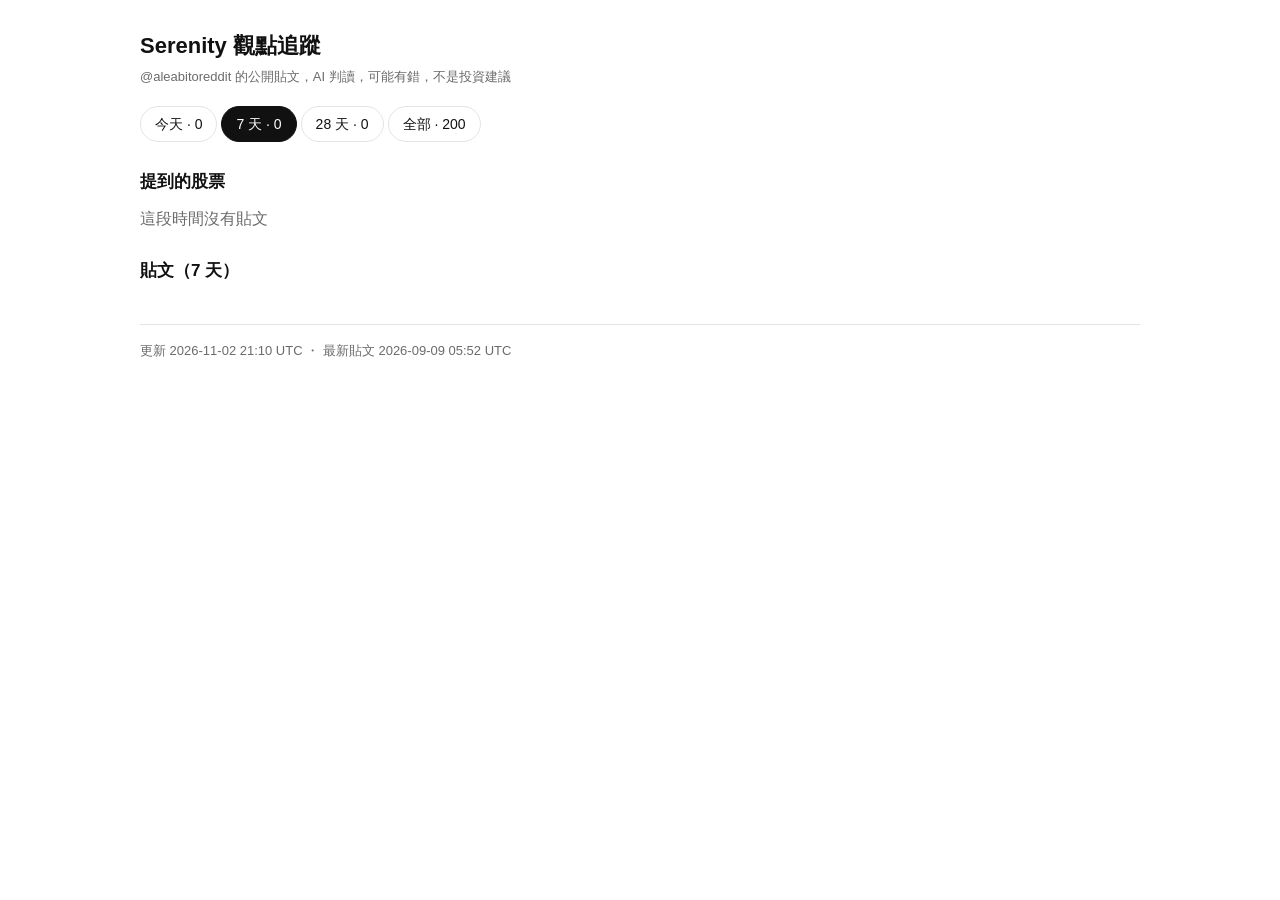
==== commit 15c3d4ad: "無障礙：語意化標籤、股票列可用鍵盤操作、分頁按鈕 aria-pressed、焦點管理、中立色對比度提高到 AA 除中立色（#777 改 #666）外，畫面截圖與重構版逐一比對完全相同。  Co-Aut" ====
--- a/index.html
+++ b/index.html
@@ -2,12 +2,13 @@
 <html lang="zh-Hant"><head><meta charset="utf-8"><meta name="viewport" content="width=device-width,initial-scale=1">
 <title>Serenity 觀點追蹤</title>
 <style>
-:root{--fg:#111;--mute:#6b6b6b;--line:#e4e4e4;--bg:#fff;--bull:#0a7a3f;--bear:#c0392b;--neu:#777;--hl:#f8f8f8}
+:root{--fg:#111;--mute:#6b6b6b;--line:#e4e4e4;--bg:#fff;--bull:#0a7a3f;--bear:#c0392b;--neu:#666;--hl:#f8f8f8}
 *{box-sizing:border-box}
+:focus-visible{outline:2px solid var(--fg);outline-offset:2px}
 body{margin:0;background:var(--bg);color:var(--fg);font:16px/1.6 "Noto Sans TC",-apple-system,BlinkMacSystemFont,"PingFang TC","Segoe UI",sans-serif}
 main{max-width:1040px;margin:0 auto;padding:28px 20px 60px}
 h1{font-size:22px;margin:0 0 4px;font-weight:700}
-.sub{color:var(--mute);font-size:13px;margin-bottom:18px}
+.sub{color:var(--mute);font-size:13px;margin:0 0 18px}
 .tabs{display:flex;gap:4px;margin-bottom:16px;flex-wrap:wrap}
 .tabs button{border:1px solid var(--line);background:#fff;padding:6px 14px;border-radius:999px;font:inherit;font-size:14px;cursor:pointer;color:var(--fg)}
 .tabs button.on{background:var(--fg);color:#fff;border-color:var(--fg)}
@@ -19,14 +20,15 @@
 .mute{color:var(--mute)}
 .bull{color:var(--bull)}.bear{color:var(--bear)}.neu{color:var(--neu)}
 .tag{display:inline-block;font-size:12px;padding:1px 7px;border-radius:4px;border:1px solid currentColor;line-height:1.6;margin-right:4px;white-space:nowrap}
-.tkrow{padding:12px 4px;border-bottom:1px solid var(--line);cursor:pointer}
+.tkrow{display:block;width:100%;text-align:left;background:none;border:0;border-bottom:1px solid var(--line);font:inherit;color:inherit;padding:12px 4px;cursor:pointer}
 .tkrow:hover{background:var(--hl)}
 .tkrow .l1{display:flex;justify-content:space-between;align-items:baseline}
 .tkrow .sym{font-size:17px;font-weight:700}
-.tkrow .l2{margin-top:5px;font-size:15px;overflow-wrap:anywhere}
+.tkrow .l2{display:block;margin-top:5px;font-size:15px;overflow-wrap:anywhere}
 .reason{color:#333}
 .stitle{font-size:20px;font-weight:700;margin:14px 0 4px}
-.ssub{color:var(--mute);font-size:14px;margin-bottom:18px}
+.stitle:focus{outline:none}
+.ssub{color:var(--mute);font-size:14px;margin:0 0 18px}
 .dhead{font-size:14px;color:var(--mute);font-weight:600;margin:20px 0 8px}
 .post{padding:14px 0;border-bottom:1px solid var(--line)}
 .post .meta{display:flex;justify-content:space-between;align-items:baseline;font-size:13px;color:var(--mute);margin-bottom:6px}
@@ -41,27 +43,29 @@
 .footer{margin-top:40px;padding-top:16px;border-top:1px solid var(--line);color:var(--mute);font-size:13px}
 @media(max-width:640px){main{padding-left:16px;padding-right:16px}}
 </style></head><body><main>
+<header>
 <h1>Serenity 觀點追蹤</h1>
-<div class="sub">@aleabitoreddit 的公開貼文，AI 判讀，可能有錯，不是投資建議</div>
-<div class="tabs" id="tabs"><button data-d="1">今天</button><button data-d="7" class="on">7 天</button><button data-d="28">28 天</button><button data-d="0">全部</button></div>
-<div class="brief" id="brief"></div>
-<div id="listSec">
-<h2>提到的股票</h2>
+<p class="sub">@aleabitoreddit 的公開貼文，AI 判讀，可能有錯，不是投資建議</p>
+</header>
+<div class="tabs" id="tabs" role="group" aria-label="時間範圍"><button type="button" data-d="1" aria-pressed="false">今天</button><button type="button" data-d="7" class="on" aria-pressed="true">7 天</button><button type="button" data-d="28" aria-pressed="false">28 天</button><button type="button" data-d="0" aria-pressed="false">全部</button></div>
+<section class="brief" id="brief" aria-label="重點摘要"></section>
+<section id="listSec" aria-labelledby="tkHead">
+<h2 id="tkHead">提到的股票</h2>
 <div id="tk"></div>
-<button class="linkbtn" id="moreBtn" style="display:none"></button>
-</div>
-<div id="stockSec" style="display:none">
-<button class="linkbtn" id="backBtn">‹ 回列表</button>
-<div class="stitle" id="stitle"></div>
-<div class="ssub" id="ssub"></div>
+<button type="button" class="linkbtn" id="moreBtn" style="display:none"></button>
+</section>
+<section id="stockSec" style="display:none" aria-labelledby="stitle">
+<button type="button" class="linkbtn" id="backBtn">‹ 回列表</button>
+<h2 class="stitle" id="stitle" tabindex="-1"></h2>
+<p class="ssub" id="ssub"></p>
 <div id="stlist"></div>
-</div>
-<div id="tlSec">
+</section>
+<section id="tlSec" aria-labelledby="tlHead">
 <h2 id="tlHead">貼文</h2>
 <div id="tl"></div>
 <details class="othersec" id="otherSec"></details>
-</div>
-<div class="footer">更新 2026-11-02 21:00 UTC ・ 最新貼文 2026-09-09 05:52 UTC</div>
+</section>
+<footer class="footer">更新 2026-11-02 21:10 UTC ・ 最新貼文 2026-09-09 05:52 UTC</footer>
 </main>
 <script>
 const DATA=[{"id": "2097563877273989456", "link": "https://x.com/aleabitoreddit/status/2097563877273989456", "author": "aleabitoreddit", "time": "2026-09-09T05:52:53.000Z", "text": "Special thank you to awodias for the crowdsourced channel check all the way from CIOE 2026 Shenzhen!\n\n- Confirmed that $SIVE is actively engaged with Chinese pluggable makers\n\n- $SIVE has raised lasers prices given tight supply\n\n- 70mW lasers seem the most tight given association", "social": "", "quoted": "$SIVE - quick channel check from Sivers’ booth at CIOE 2026 today.\n\nStopped by Sivers’ booth and spoke with their Sales Director for China, Korea \u0026 Japan.\n\nA few takeaways from our conversation:\n\n1/ China customer engagement\n\nQ: Are you currently in contact with Chinese  x.com/aleabitoreddit…", "tickers": [{"t": "SIVE", "stance": "bullish", "reason": "raising laser prices amid tight supply, active China engagement", "reason_zh": "雷射漲價，積極接觸中國客戶"}], "theme": "CW lasers", "paywalled": false, "zh": "特別感謝 awodias，從 CIOE 2026 深圳幫忙做通路查核。\n確認 $SIVE 有積極跟中國插拔式模組廠商接觸。\n$SIVE 因供給吃緊已調漲雷射價格。\n70mW 雷射看起來最吃緊。", "quoted_zh": "$SIVE，今天在 CIOE 2026 對 Sivers 攤位做了快速通路查核。\n在 Sivers 攤位停留，跟他們負責中國、韓國、日本的業務總監聊過。\n幾個重點:\n1/ 中國客戶接觸\n問:你們目前有跟中國…", "theme_zh": "連續波雷射"}, {"id": "2097399066959491480", "link": "https://x.com/aleabitoreddit/status/2097399066959491480", "author": "aleabitoreddit", "time": "2026-09-08T18:58:00.000Z", "text": "How", "social": "", "quoted": "", "tickers": [], "theme": "", "paywalled": false, "zh": "為什麼", "quoted_zh": "", "theme_zh": ""}, {"id": "2097365614402969638", "link": "https://x.com/aleabitoreddit/status/2097365614402969638", "author": "aleabitoreddit", "time": "2026-09-08T16:45:04.000Z", "text": "Goldman Sachs in their recent note upgraded their global optical module market forecast to:  \n\n- $67.7 billion (+33% revision) for 2026\n- $131.4 billion (+81% revision) for 2027\n- $148.5 billion (+115% revision) for 2028\n\nFor \n$NVDA\n Rubin Ultra, GS increased its modeled optical", "social": "", "quoted": "", "tickers": [{"t": "NVDA", "stance": "neutral", "reason": "GS raised optical forecasts, modeled Rubin Ultra optical content", "reason_zh": "高盛上調光模組預測與含量"}], "theme": "optical modules", "paywalled": false, "zh": "高盛最新報告上調全球光模組市場預測:\n2026年 $67.7 billion（上修 +33%）\n2027年 $131.4 billion（上修 +81%）\n2028年 $148.5 billion（上修 +115%）\n針對 $NVDA Rubin Ultra，高盛也調高了模型中的光…", "quoted_zh": "", "theme_zh": "光模組"}, {"id": "2097359810950037904", "link": "https://x.com/aleabitoreddit/status/2097359810950037904", "author": "aleabitoreddit", "time": "2026-09-08T16:22:00.000Z", "text": "Think optical rally today from $SIVE to $AAOI was …", "social": "", "quoted": "", "tickers": [{"t": "SIVE", "stance": "neutral", "reason": "part of today's optical rally, view cut off", "reason_zh": "今日光通訊漲勢一環，內容截斷"}, {"t": "AAOI", "stance": "neutral", "reason": "part of today's optical rally, view cut off", "reason_zh": "今日光通訊漲勢一環，內容截斷"}], "theme": "optical rally", "paywalled": true, "zh": "覺得今天光通訊股從 $SIVE 到 $AAOI 的漲勢是…", "quoted_zh": "", "theme_zh": "光通訊漲勢"}, {"id": "2097348486635368686", "link": "https://x.com/aleabitoreddit/status/2097348486635368686", "author": "aleabitoreddit", "time": "2026-09-08T15:37:00.000Z", "text": "Okay I know this is US time and this is a Taiwan stock...\n\nBut I really am starting to think $ESMT (3006) can cook like \n$SNDK\n. And I’m excited.\n\nSo hopefully in a few months, people can something say similar... \n\nFUN FACT CHAT: \n\nDid you know.. 1 old DDR2 memory chip is.. ~$0.96?", "social": "", "quoted": "Is it for real that you could buy this miracle stock for $1,000 a month ago????\n\nAnyone out there who was hyping up the AI bubble collapse? Anyone????\n\nSanDisk is the sun that never sets🌞 x.com/RRRNvjP8/statu…", "tickers": [{"t": "ESMT (3006)", "stance": "bullish", "reason": "thinks it can replicate SanDisk's run, author excited", "reason_zh": "覺得能複製SanDisk漲勢"}], "theme": "legacy memory", "paywalled": false, "zh": "好啦我知道現在是美股時間，這是台股。\n但我真的開始覺得 $ESMT (3006) 可以像 $SNDK 一樣噴。我很興奮。\n希望幾個月後大家也能說出類似的話。\n冷知識時間:\n你知道嗎，一顆舊的 DDR2 記憶體晶片現在大概 $0.96。", "quoted_zh": "這支神奇股票一個月前真的可以用 $1,000 買到?\n那些之前一直唱衰AI泡沫要破的人呢?\nSanDisk 是永不落下的太陽🌞…", "theme_zh": "傳統記憶體"}, {"id": "2097327653116363127", "link": "https://x.com/aleabitoreddit/status/2097327653116363127", "author": "aleabitoreddit", "time": "2026-09-08T14:14:13.000Z", "text": "$NBIS\n is back, and coming in hot with a new partnership with \n$PLTR\n.\n\nPalantir also named Nebius its preferred sovereign AI infrastructure partner.\n\nThe implications are potentially significant considering Palantir’s existing relations with the US Gov + Enterprises.", "social": "", "quoted": "Nebius [ $NBIS ] at $86.69 is the purest Neocloud and AI-infra asymmetry left. \n\nThis is the highest revenue Neocloud untouched by $CIFR | $WULF and colo providers that has no:\n\n- Plaguing uncertainty that $IREN, $ORCL face from  full-stack execution. \n\n- High interest debt that  x.com/aleabitoreddi", "tickers": [{"t": "NBIS", "stance": "bullish", "reason": "new PLTR partnership seen as significant given Palantir's gov/enterprise ties", "reason_zh": "PLTR新合作，藉政府企業關係"}], "theme": "neoclouds", "paywalled": false, "zh": "$NBIS 回來了，還跟 $PLTR 建立新合作，來勢洶洶。\nPalantir 也把 Nebius 列為首選的主權AI基礎設施合作夥伴。\n考慮到 Palantir 跟美國政府和企業原本就有關係，這件事影響可能不小。", "quoted_zh": "Nebius [$NBIS] 股價 $86.69，是僅存最純的 Neocloud 與AI基礎設施錯價機會。\n這是營收最高的 Neocloud，不像 $CIFR、$WULF 和機房代管商，沒有:\n- $IREN、$ORCL 面臨的全棧執行不確定性。\n- 高利率負債…", "theme_zh": "新雲端業者"}, {"id": "2097321349555306512", "link": "https://x.com/aleabitoreddit/status/2097321349555306512", "author": "aleabitoreddit", "time": "2026-09-08T13:49:10.000Z", "text": "$AMZN\n signs a new deal with \n$QCOM\n, giving Amazon the right to buy a ~$4B stake of Qualcomm through warrants.\n\nAt this rate.. Amazon will be more of a semi ETF than \n$NVDA\n?\n\nGiven their existing equity/warrants with AlChip, \n$MRVL\n, \n$ALAB\n, \n$AAOI\n, and others.\n\nThis of course is linked", "social": "", "quoted": "", "tickers": [{"t": "AMZN", "stance": "neutral", "reason": "new warrant deal with QCOM, notes growing semi exposure", "reason_zh": "QCOM認股權，半導體曝險增加"}, {"t": "QCOM", "stance": "neutral", "reason": "Amazon gets right to buy ~$4B stake via warrants", "reason_zh": "認股權可買約$4B股份"}], "theme": "semi investments", "paywalled": false, "zh": "$AMZN 跟 $QCOM 簽新合約，讓 Amazon 有權透過認股權證買下約 $4B 的 Qualcomm 股份。\n照這樣下去，Amazon 會不會比 $NVDA 更像半導體ETF?\n畢竟他們已經持有 AlChip、$MRVL、$ALAB、$AAOI 等公司的股權或認股權證。\n這當然跟…", "quoted_zh": "", "theme_zh": "半導體投資"}, {"id": "2097309699645546763", "link": "https://x.com/aleabitoreddit/status/2097309699645546763", "author": "aleabitoreddit", "time": "2026-09-08T13:02:53.000Z", "text": "Wow, \n$HOOD\n has taken minority ownership in Crypto‌.com.\n\nIt does feel like the future of the finance industry is slowly consolidating around Stripe/Robinhood.\n\nEspecially after the successful expansion of Robinhood Chain, Prediction Markets, and Credit Cards/Banking.", "social": "", "quoted": "", "tickers": [{"t": "HOOD", "stance": "bullish", "reason": "minority stake in Crypto.com continues successful expansion strategy", "reason_zh": "入股加密貨幣平台，擴張延續"}], "theme": "fintech consolidation", "paywalled": false, "zh": "哇，$HOOD 入股 Crypto.com，拿到少數股權。\n感覺金融業的未來正慢慢往 Stripe 和 Robinhood 集中。\n尤其 Robinhood Chain、預測市場、信用卡和銀行業務都擴張成功之後更明顯。", "quoted_zh": "", "theme_zh": "金融整合"}, {"id": "2097232588796780856", "link": "https://x.com/aleabitoreddit/status/2097232588796780856", "author": "aleabitoreddit", "time": "2026-09-08T07:56:28.000Z", "text": "So \n$INTC\n is raising PC CPU prices by 10% apparently in October per Digitimes, which I think markets might appreciate.\n\nThe legacy memory trade also just going brrr from August revenues:\n\n-\u003e ESMT revenue up ~+605% Y/Y, 16.4% M/M\nWhich is interesting given gross margins also rising", "social": "", "quoted": "", "tickers": [{"t": "INTC", "stance": "bullish", "reason": "raising PC CPU prices 10%, thinks market will appreciate it", "reason_zh": "CPU漲價10%，看好市場買單"}, {"t": "ESMT (3006)", "stance": "bullish", "reason": "August revenue up ~605% Y/Y with rising gross margins", "reason_zh": "8月營收年增605%，毛利升"}], "theme": "legacy memory", "paywalled": false, "zh": "根據 Digitimes，$INTC 十月起 PC CPU 要漲價10%，我覺得市場應該會買單。\n傳統記憶體這波交易也因為8月營收持續發燒:\nESMT 營收年增約 +605%，月增16.4%。\n毛利率也同步上升，這點很有意思…", "quoted_zh": "", "theme_zh": "傳統記憶體"}, {"id": "2097200456090952096", "link": "https://x.com/aleabitoreddit/status/2097200456090952096", "author": "aleabitoreddit", "time": "2026-09-08T05:48:47.000Z", "text": "Glad $SIVE is attending CIOE Shenzen and hope my followers can go too!\n\nIf you want my read on current landscape:\n\n-\u003e Chinese pluggable makers like CIG (剑桥科技) are facing severe shortages in 70mW-200mW lasers.\n\nIf you look at filings from CIG, they claim \"substantially longer", "social": "", "quoted": "Interesting, thought to check how many years $SIVE has attended CIOE Shenzen (seeing as they will be there Sept 9-11) and from my research it seems like they haven't since attended since 2019, when they went as Sivers Photonics.\n\nI might be reading into it too much but it could", "tickers": [{"t": "SIVE", "stance": "bullish", "reason": "glad they're attending CIOE, positive read on current landscape", "reason_zh": "高興參展CIOE，看法正面"}, {"t": "CIG (剑桥科技)", "stance": "neutral", "reason": "facing severe shortages in 70-200mW lasers per filings", "reason_zh": "70-200mW雷射嚴重缺貨"}], "theme": "CW lasers", "paywalled": false, "zh": "很高興 $SIVE 參加 CIOE 深圳展，希望我的粉絲們也能去!\n如果你想知道我對現況的看法:\n中國插拔式模組廠商像 CIG（劍橋科技）在70mW到200mW雷射上面臨嚴重缺貨。\n看 CIG 的財報揭露，他們說「明顯更長…", "quoted_zh": "有意思，想確認一下 $SIVE 參加 CIOE 深圳展幾年了（因為他們9月9到11日會在場），查了一下發現他們自2019年以 Sivers Photonics 名義參加後，好像就沒再參加過。\n我可能想太多了，但這也許…", "theme_zh": "連續波雷射"}, {"id": "2097019634822316470", "link": "https://x.com/aleabitoreddit/status/2097019634822316470", "author": "aleabitoreddit", "time": "2026-09-07T17:50:16.000Z", "text": "So was just revisiting some consortiums again:\n\nTh…", "social": "", "quoted": "", "tickers": [], "theme": "", "paywalled": true, "zh": "剛剛又重新看了一下一些聯盟:\n這…", "quoted_zh": "", "theme_zh": ""}, {"id": "2097005818302607682", "link": "https://x.com/aleabitoreddit/status/2097005818302607682", "author": "aleabitoreddit", "time": "2026-09-07T16:55:22.000Z", "text": "I don’t think I want to be in this timeline anymore. \n\nWe got AGI with Astra and Hunter Biden $LAPTOP in the same weekend.", "social": "", "quoted": "", "tickers": [], "theme": "", "paywalled": false, "zh": "我不想活在這個時間線了。\n同一個週末，我們同時遇到 Astra 的 AGI 消息，還有 Hunter Biden $LAPTOP 的事。", "quoted_zh": "", "theme_zh": ""}, {"id": "2096933313785242098", "link": "https://x.com/aleabitoreddit/status/2096933313785242098", "author": "aleabitoreddit", "time": "2026-09-07T12:07:15.000Z", "text": "Uhh chat, did we accidentally AI bottleneck-pill Warren Buffett's \n$BRK.B\n successor Greg Abel?", "social": "", "quoted": "", "tickers": [], "theme": "", "paywalled": false, "zh": "呃，各位，我們是不是不小心把 AI 瓶頸的想法灌輸給 Warren Buffett 的 $BRK.B 接班人 Greg Abel 了?", "quoted_zh": "", "theme_zh": ""}, {"id": "2096904209371427277", "link": "https://x.com/aleabitoreddit/status/2096904209371427277", "author": "aleabitoreddit", "time": "2026-09-07T10:11:36.000Z", "text": "New report from Bloomberg on $IQE:\n\n“indium phosphide substrates is emerging as a key risk for the semiconductor industry.”\n\nI wonder who could have guessed this last year with \n$AXTI\n?", "social": "", "quoted": "Oh look… a new report by Reuters shows China’s control over InP threatens the AI DC buildout.\n\nWho could have guessed $AXTI would have been a major point of failure?  x.com/aleabitoreddit…", "tickers": [{"t": "IQE", "stance": "bullish", "reason": "Bloomberg flags InP substrates as key semiconductor supply risk", "reason_zh": "示警InP基板供應風險"}, {"t": "AXTI", "stance": "bullish", "reason": "author says he called this InP risk last year", "reason_zh": "作者說去年就猜到InP風險"}], "theme": "InP substrates", "paywalled": false, "zh": "Bloomberg 針對 $IQE 出了新報告:\n「磷化銦基板正成為半導體產業的關鍵風險。」\n去年就靠 $AXTI 猜到這件事的人是誰呢?", "quoted_zh": "你看…路透社新報告指出，中國掌控磷化銦（InP）會威脅AI資料中心的建設。\n誰能猜到 $AXTI 會是主要的失效點呢?…", "theme_zh": "磷化銦基板"}, {"id": "2096890295128625153", "link": "https://x.com/aleabitoreddit/status/2096890295128625153", "author": "aleabitoreddit", "time": "2026-09-07T09:16:19.000Z", "text": "I'll let you decide that for yourself since that was an illustrative laser revenue modeling off $SIVE 100M CW DFB laser/year target. \n\nBut... do you want to know the main reason I like laser companies so much?\n\nThey don't just have to stay laser companies... just look at \n$LITE\n!", "social": "", "quoted": "What do you think is a fair revenue multiple you would assign to $SIVE if their recent expansion is able to deliver on $625M-$1.25B of annualized revenue?", "tickers": [{"t": "SIVE", "stance": "bullish", "reason": "modeled 100M CW DFB laser/year revenue target", "reason_zh": "模型設定年產1億顆雷射目標"}, {"t": "LITE", "stance": "bullish", "reason": "cited as example of laser company expanding beyond lasers", "reason_zh": "舉例說明雷射公司能跨業擴張"}], "theme": "CW lasers", "paywalled": false, "zh": "這個留給你自己判斷，因為那只是根據 $SIVE 每年一億顆 CW DFB 雷射目標做的示範性營收模型。\n不過...你想知道我為什麼這麼愛雷射公司嗎?\n因為他們不一定要一直當雷射公司...看看 $LITE 就知道!", "quoted_zh": "如果 $SIVE 最近的擴產真的能達到 $625M 到 $1.25B 的年化營收，你覺得該給他們多少倍的合理營收本益比?", "theme_zh": "連續波雷射"}, {"id": "2096858276290015563", "link": "https://x.com/aleabitoreddit/status/2096858276290015563", "author": "aleabitoreddit", "time": "2026-09-07T07:09:05.000Z", "text": "Is there any other industry... Where every investor is cheering for shortages and price hikes? \n\nSED reported today that: Samsung / \n$SKHY\n \"stockpiles have fallen to less than 10 days of supply, and a severe shortage could emerge next year, according to a new forecast\"\n\nKB", "social": "", "quoted": "", "tickers": [{"t": "Samsung", "stance": "bullish", "reason": "stockpiles under 10 days supply, severe shortage forecast next year", "reason_zh": "庫存不到10天，明年恐嚴重短缺"}, {"t": "SKHY", "stance": "bullish", "reason": "same memory stockpile shortage read", "reason_zh": "同樣是記憶體庫存缺貨的解讀"}], "theme": "legacy memory", "paywalled": false, "zh": "到底還有哪個產業...投資人會為缺貨跟漲價歡呼的?\nSED 今天報導，三星 / $SKHY「庫存已經降到不到10天的供應量，新預測顯示明年可能出現嚴重短缺」\nKB…", "quoted_zh": "", "theme_zh": "傳統記憶體"}, {"id": "2096814311306129776", "link": "https://x.com/aleabitoreddit/status/2096814311306129776", "author": "aleabitoreddit", "time": "2026-09-07T04:14:23.000Z", "text": "Got curious and decided to track which thesis of mine were still up 100%+ YTD after the recent drawdown: \n\n1. \n$AXTI\n - InP substrates\n2. \n$NBIS\n - Neoclouds\n3. \n$MU\n - Memory\n4. \n$INTC\n - Foundry\n5. \n$LITE\n - Photonics\n6. $IQE - Epiwafers\n7. \n$AAOI\n - Photonics\n8. $GDRZF - Venezuela\n9.", "social": "", "quoted": "", "tickers": [{"t": "AXTI", "stance": "bullish", "reason": "InP thesis up 100%+ YTD", "reason_zh": "InP論點今年漲逾100%"}, {"t": "NBIS", "stance": "bullish", "reason": "Neoclouds thesis up 100%+ YTD", "reason_zh": "新雲端論點今年漲逾100%"}, {"t": "MU", "stance": "bullish", "reason": "Memory thesis up 100%+ YTD", "reason_zh": "記憶體論點今年漲逾100%"}, {"t": "INTC", "stance": "bullish", "reason": "Foundry thesis up 100%+ YTD", "reason_zh": "晶圓代工論點漲逾100%"}, {"t": "LITE", "stance": "bullish", "reason": "Photonics thesis up 100%+ YTD", "reason_zh": "光通訊論點漲逾100%"}, {"t": "IQE", "stance": "bullish", "reason": "Epiwafers thesis up 100%+ YTD", "reason_zh": "磊晶片論點漲逾100%"}, {"t": "AAOI", "stance": "bullish", "reason": "Photonics thesis up 100%+ YTD", "reason_zh": "光通訊論點漲逾100%"}, {"t": "GDRZF", "stance": "bullish", "reason": "Venezuela thesis up 100%+ YTD", "reason_zh": "委內瑞拉論點漲逾100%"}], "theme": "portfolio theses", "paywalled": false, "zh": "好奇就去查了一下，最近這波回檔之後，我哪些投資論點今年至今還是上漲100%以上:\n1. $AXTI，磷化銦基板\n2. $NBIS，新雲端業者\n3. $MU，記憶體\n4. $INTC，晶圓代工\n5. $LITE，光通訊\n6. $IQE，磊晶片\n7. $AAOI，光通訊\n8. $GDRZF，委內瑞拉\n9. …", "quoted_zh": "", "theme_zh": "投資論點"}, {"id": "2096780048187773122", "link": "https://x.com/aleabitoreddit/status/2096780048187773122", "author": "aleabitoreddit", "time": "2026-09-07T01:58:14.000Z", "text": "Just my random thought on my favorite mega-cap sto…", "social": "", "quoted": "", "tickers": [], "theme": "", "paywalled": true, "zh": "只是我對我最愛的大型股隨便想到的…", "quoted_zh": "", "theme_zh": ""}, {"id": "2096749796023538032", "link": "https://x.com/aleabitoreddit/status/2096749796023538032", "author": "aleabitoreddit", "time": "2026-09-06T23:58:01.000Z", "text": "Oh cool! $SIVE also made it there on cnyes too (leading Taiwan financial media)!\n\nThe English translation might be off a bit, but this was summarizing Sivers surprising 100M+ CW DFB annual laser capacity expansion, ~ operational Q4 2027.\n\nAnd how given historical ASP from", "social": "", "quoted": "I didn’t know my ESMT thesis was making some rounds in Taiwanese media like Cnyes/Anue.\n\nJust found it funny that I wanted to read about any recent commentary, then my name kept appearing…\n\nSpecial thanks to BlockBeats for the original coverage.  x.com/aleabitoreddit…", "tickers": [{"t": "SIVE", "stance": "bullish", "reason": "Taiwan media coverage of 100M+ CW DFB laser capacity expansion", "reason_zh": "台灣媒體報導1億顆雷射擴產"}], "theme": "CW lasers", "paywalled": false, "zh": "哦酷! $SIVE 也上了 cnyes（台灣主要財經媒體）!\n英文翻譯可能有點不準，但大意是在講 Sivers 意外宣布擴產超過1億顆 CW DFB 雷射的年產能，預計2027年第四季量產。\n還有從歷史平均售價來看…", "quoted_zh": "沒想到我的 ESMT 論點在台灣媒體像 Cnyes/鉅亨網上被討論。\n覺得蠻好笑的，我只是想看看最近有什麼評論，結果一直看到自己的名字…\n特別感謝 BlockBeats 的原始報導。…", "theme_zh": "連續波雷射"}, {"id": "2096721917386641756", "link": "https://x.com/aleabitoreddit/status/2096721917386641756", "author": "aleabitoreddit", "time": "2026-09-06T22:07:14.000Z", "text": "I didn’t know my ESMT thesis was making some rounds in Taiwanese media like Cnyes/Anue.\n\nJust found it funny that I wanted to read about any recent commentary, then my name kept appearing…\n\nSpecial thanks to BlockBeats for the original coverage.", "social": "", "quoted": "Yep, ESMT (3006) has exposure to multiple legacy memory segments.\n\nHas a portfolio of: SLC/SPI NAND, NOR Flash, DDR2/DDR3, MCP/eMCP, so all the fun legacy stuff.\n\nIf you want to look at broader industry price hikes coming up that ESMT has exposure to:  \n\n1. SLC NAND: ~120-170% x.com/Joylou1209/sta…", "tickers": [{"t": "ESMT (3006)", "stance": "bullish", "reason": "legacy memory exposure amid industry price hikes", "reason_zh": "傳統記憶體布局，產業將漲價"}], "theme": "legacy memory", "paywalled": false, "zh": "沒想到我的 ESMT 論點在台灣媒體像 Cnyes/鉅亨網上被討論。\n覺得蠻好笑的，我只是想看看最近有什麼評論，結果一直看到自己的名字。\n特別感謝 BlockBeats 的原始報導。", "quoted_zh": "對，ESMT（3006）在好幾個傳統記憶體領域都有布局。\n產品線包含: SLC/SPI NAND、NOR Flash、DDR2/DDR3、MCP/eMCP，都是傳統老產品。\n如果想看 ESMT 有布局、產業接下來會漲價的項目:\n1. SLC NAND: 漲幅約120-170%…", "theme_zh": "傳統記憶體"}, {"id": "2096605093986787380", "link": "https://x.com/aleabitoreddit/status/2096605093986787380", "author": "aleabitoreddit", "time": "2026-09-06T14:23:02.000Z", "text": "I asked OpenAI Astra Ultra + Anthropic Fable 5.1 Max to make me a 5x-10x return type portfolio in 1 year. \n\nBurnt a lot of credits, and the results are in: \n\nOpenAI: - \n$KYTX\n (autoimmune CAR-T results)\n- \n$PRQR\n (human RNA-editing datasets)\n- \n$VSTM\n (KRAS cancer-drug)\n- \n$CNTB\n (asthma", "social": "", "quoted": "OpenAI's Astra is now available.", "tickers": [{"t": "KYTX", "stance": "neutral", "reason": "AI-generated pick for autoimmune CAR-T results, no personal view given", "reason_zh": "AI選股,CAR-T結果,無評論"}, {"t": "PRQR", "stance": "neutral", "reason": "AI-generated pick for human RNA-editing datasets, no personal view given", "reason_zh": "AI選股,RNA編輯數據,無評論"}, {"t": "VSTM", "stance": "neutral", "reason": "AI-generated pick for KRAS cancer drug, no personal view given", "reason_zh": "AI選股,KRAS癌症藥,無評論"}, {"t": "CNTB", "stance": "neutral", "reason": "AI-generated pick for asthma, no personal view given", "reason_zh": "AI選股,氣喘相關,無評論"}], "theme": "AI stock picks", "paywalled": false, "zh": "我請 OpenAI Astra Ultra 加 Anthropic Fable 5.1 Max,幫我做一個一年報酬 5 倍到 10 倍的投資組合。燒了很多額度,結果出來了。OpenAI:$KYTX(自體免疫 CAR-T 結果)、$PRQR(人類 RNA 編輯數據)、$VSTM(KRAS 癌症藥物)、$CNTB(氣喘", "quoted_zh": "OpenAI 的 Astra 現在上線了。", "theme_zh": "AI選股"}, {"id": "2096455073580908908", "link": "https://x.com/aleabitoreddit/status/2096455073580908908", "author": "aleabitoreddit", "time": "2026-09-06T04:26:54.000Z", "text": "I’m not sure how OpenAI was likely holding off their IPO to 2027.\n\nBecause they had concerns about a $1T valuation 3 months ago.\n\nThen Anthropic investors go and say **** it, lets one-up \n$SPCX\n and IPO at $2T next month?", "social": "", "quoted": "", "tickers": [], "theme": "IPO valuation", "paywalled": false, "zh": "我不太懂 OpenAI 為什麼可能把 IPO 延到 2027 年。因為三個月前他們還在擔心 1 兆美元估值太高。結果 Anthropic 的投資人直接說算了,不管了,要贏過 $SPCX,下個月就用 2 兆美元估值 IPO?", "quoted_zh": "", "theme_zh": "IPO估值"}, {"id": "2096149203278037407", "link": "https://x.com/aleabitoreddit/status/2096149203278037407", "author": "aleabitoreddit", "time": "2026-09-05T08:11:29.000Z", "text": "Now that \n$MU\n to \n$SNDK\n have pulled a major recovery. \n\nGood to have a reminder that the memory bottleneck hasn’t changed!\n\nSame with CW lasers… substrates… or others.\n\nBut short term sentiment (depending on prices/macro) often does.\n\nI think a lot of demand imbalances get worse", "social": "", "quoted": "Yes, I'm still bullish on memory like $MU / Samsung.\n\nAs I said earlier, markets tend to rotate from bottleneck to bottleneck.\n\nThis week it looks $AXTI to $LITE in the photonics sector is the focus again. \n\nThe thing is... the primary thing that changed are the stock prices,  x.com/KostasMoschova…", "tickers": [{"t": "MU", "stance": "bullish", "reason": "Memory bottleneck unchanged, demand imbalances getting worse despite price recovery", "reason_zh": "記憶體瓶頸沒變,供需失衡惡化中"}, {"t": "SNDK", "stance": "bullish", "reason": "Memory bottleneck unchanged, demand imbalances getting worse despite price recovery", "reason_zh": "記憶體瓶頸沒變,供需失衡惡化中"}], "theme": "legacy memory", "paywalled": false, "zh": "$MU 到 $SNDK 都已經出現明顯反彈。剛好提醒大家,記憶體的瓶頸沒有變。CW 雷射、基板等等也一樣。但短期市場情緒(看價格和總經)常常會變。我覺得很多供需失衡會惡化", "quoted_zh": "對,我對記憶體像 $MU、三星還是看多。我之前說過,市場常常從一個瓶頸轉到下一個瓶頸。這禮拜看起來光子產業的 $AXTI 到 $LITE 又變成焦點。重點是,真正改變的只有股價,x.com/KostasMoschova…", "theme_zh": "舊世代記憶體"}, {"id": "2096122640465645937", "link": "https://x.com/aleabitoreddit/status/2096122640465645937", "author": "aleabitoreddit", "time": "2026-09-05T06:25:56.000Z", "text": "I think this approach is great: drawing from my research on older-generation memory chips like ESMT DDR2/DDR3, and applying it by analogy.\n\nOr taking the perspective I developed during my $AAOI research on the supply-demand imbalance for CW lasers, and applying it to A-shares.", "social": "", "quoted": "@grok Does China have any listed companies that produce DDR2/DDR3 comparable to ESMT?", "tickers": [{"t": "ESMT (3006)", "stance": "bullish", "reason": "DDR2/DDR3 research approach reused as analogy, thesis still holds", "reason_zh": "DDR2/DDR3研究拿來類比,論點還成立"}, {"t": "AAOI", "stance": "bullish", "reason": "CW laser supply-demand imbalance thesis reused as analogy for A-shares", "reason_zh": "CW雷射供需失衡論點,套用到A股"}], "theme": "supply-demand imbalance", "paywalled": false, "zh": "我覺得這個方法很棒:用我研究舊世代記憶體晶片(像 ESMT 的 DDR2/DDR3)的心得,類比套用過去。或是用我研究 $AAOI 時,對 CW 雷射供需失衡的觀點,套用到 A 股上。", "quoted_zh": "@grok 中國有沒有上市公司生產 DDR2/DDR3,規模跟 ESMT 差不多的?", "theme_zh": "供需失衡"}, {"id": "2095974877115380043", "link": "https://x.com/aleabitoreddit/status/2095974877115380043", "author": "aleabitoreddit", "time": "2026-09-04T20:38:46.000Z", "text": "There's actually a whole new universe I haven't di…", "social": "", "quoted": "", "tickers": [], "theme": "", "paywalled": true, "zh": "其實還有一整個全新的領域我還沒…", "quoted_zh": "", "theme_zh": ""}, {"id": "2095957075302273257", "link": "https://x.com/aleabitoreddit/status/2095957075302273257", "author": "aleabitoreddit", "time": "2026-09-04T19:28:02.000Z", "text": "OpenAI's Astra is now available.", "social": "", "quoted": "", "tickers": [], "theme": "", "paywalled": false, "zh": "OpenAI 的 Astra 現在上線了。", "quoted_zh": "", "theme_zh": ""}, {"id": "2095882424932766163", "link": "https://x.com/aleabitoreddit/status/2095882424932766163", "author": "aleabitoreddit", "time": "2026-09-04T14:31:24.000Z", "text": "Let me get this straight chat… you have:\n\n\n$NVDA\n 70% supply constrained revenue growth projections (would be 100%+)\n\n\n$AVGO\n AI revenue growing 100%+ Y/Y for next 2 years from mid ~$50B -\u003e $230B\n\nOpenAI Astra blowing away AGI benchmarks and starting to train itself.\n\n\n$MSFT\n / \n$GOOGL", "social": "", "quoted": "", "tickers": [{"t": "NVDA", "stance": "bullish", "reason": "70% supply-constrained growth, would be 100%+ without constraints", "reason_zh": "供應受限成長70%,解限後上看100%+"}, {"t": "AVGO", "stance": "bullish", "reason": "AI revenue to double for two years, mid-$50B to $230B", "reason_zh": "AI營收兩年翻倍,500億到2300億"}, {"t": "MSFT", "stance": "bullish", "reason": "Grouped as AI beneficiary in sarcastic overwhelming bull case list", "reason_zh": "被列入AI受惠股,語氣諷刺看多過頭"}, {"t": "GOOGL", "stance": "bullish", "reason": "Grouped as AI beneficiary in sarcastic overwhelming bull case list", "reason_zh": "被列入AI受惠股,語氣諷刺看多過頭"}], "theme": "AI capex", "paywalled": false, "zh": "讓我搞清楚喔,各位。你們現在有:$NVDA 因為供應受限,營收成長預測只有 70%(拿掉限制的話會超過 100%)。$AVGO 的 AI 營收未來兩年年增率超過 100%,從約 500 億美元成長到 2300 億美元。OpenAI 的 Astra 把 AGI 基準測試全部打爆,還開始自我訓練。$MSFT、$GOOGL", "quoted_zh": "", "theme_zh": "AI資本支出"}, {"id": "2095851749127188691", "link": "https://x.com/aleabitoreddit/status/2095851749127188691", "author": "aleabitoreddit", "time": "2026-09-04T12:29:30.000Z", "text": "From my channel checks, it appears Korean retail is firmly siding with \n$HOOD\n over the \n$AMC\n CEO.\n\nKorean sources find the prospect of 40x leveraged Samsung / \n$SKHY\n a powerful enough argument to win the tokenization debate.", "social": "", "quoted": "", "tickers": [{"t": "HOOD", "stance": "neutral", "reason": "Korean retail reportedly siding with HOOD over AMC CEO in debate", "reason_zh": "傳韓國散戶挺HOOD,不挺AMC執行長"}, {"t": "Samsung", "stance": "neutral", "reason": "40x leveraged tokenized Samsung cited as retail's winning argument", "reason_zh": "40倍槓桿代幣化三星,被當致勝論點"}, {"t": "SKHY", "stance": "neutral", "reason": "Cited alongside Samsung as leveraged tokenized product example", "reason_zh": "與三星並列,槓桿代幣化商品範例"}], "theme": "tokenization", "paywalled": false, "zh": "根據我做的通路查訪,韓國散戶明顯站在 $HOOD 這邊,不挺 $AMC 執行長。韓國消息來源覺得,40 倍槓桿的三星、$SKHY,這個說法就足夠贏下代幣化的辯論。", "quoted_zh": "", "theme_zh": "代幣化"}, {"id": "2095823005595439615", "link": "https://x.com/aleabitoreddit/status/2095823005595439615", "author": "aleabitoreddit", "time": "2026-09-04T10:35:17.000Z", "text": "So... here's my take on US / China tensions: \n\nYou have European monopolies like:\n- \n$ASML\n (EUV)\n- $SOI (Photonics-SOI)\n- Zeiss SMT (ASML EUV supplier), Trumpf (ASML EUV laser supplier)\n\nJapan has many near/complete monoplies like:\n- TOK, JSR, ShinEstu, Fujifilm for EUV", "social": "", "quoted": "China reportedly halts some rare earth shipments to US.\n\nNot a new blanket ban, or any mention of specific rare earths. \n\nBut… if I had to guess, Japan is usually a decent indicator of what’s actively important since Japan:\n\n- “sources virtually all of its dysprosium and terbium", "tickers": [{"t": "ASML", "stance": "neutral", "reason": "Named as European EUV monopoly amid US/China tension discussion", "reason_zh": "歐洲EUV壟斷者,美中緊張議題提及"}, {"t": "SOI", "stance": "neutral", "reason": "Named as European photonics-SOI monopoly", "reason_zh": "歐洲光子SOI壟斷者"}, {"t": "Zeiss SMT", "stance": "neutral", "reason": "Named as ASML's EUV optics supplier, a European monopoly", "reason_zh": "ASML的EUV光學供應商,歐洲壟斷"}, {"t": "Trumpf", "stance": "neutral", "reason": "Named as ASML's EUV laser supplier, a European monopoly", "reason_zh": "ASML的EUV雷射供應商,歐洲壟斷"}, {"t": "TOK", "stance": "neutral", "reason": "Named as Japanese EUV material near-monopoly", "reason_zh": "日本EUV材料近乎壟斷"}, {"t": "JSR", "stance": "neutral", "reason": "Named as Japanese EUV material near-monopoly", "reason_zh": "日本EUV材料近乎壟斷"}, {"t": "ShinEtsu", "stance": "neutral", "reason": "Named as Japanese EUV material near-monopoly", "reason_zh": "日本EUV材料近乎壟斷"}, {"t": "Fujifilm", "stance": "neutral", "reason": "Named as Japanese EUV material near-monopoly", "reason_zh": "日本EUV材料近乎壟斷"}], "theme": "EUV supply chain", "paywalled": false, "zh": "先講一下我對美中緊張情勢的看法。歐洲有幾家壟斷型公司,像是:$ASML(EUV)、$SOI(光子 SOI)、Zeiss SMT(ASML 的 EUV 供應商)、Trumpf(ASML 的 EUV 雷射供應商)。日本也有很多接近或完全壟斷的公司,像是:TOK、JSR、ShinEtsu、Fujifilm,都是做 EUV 的", "quoted_zh": "傳中國暫停部分稀土出貨到美國。不是新的全面禁令,也沒提到是哪些稀土。不過,如果要我猜,日本通常是個不錯的指標,因為日本幾乎所有的鏑和鋱都靠", "theme_zh": "EUV供應鏈"}, {"id": "2095802636876619928", "link": "https://x.com/aleabitoreddit/status/2095802636876619928", "author": "aleabitoreddit", "time": "2026-09-04T09:14:21.000Z", "text": "China reportedly halts some rare earth shipments to US.\n\nNot a new blanket ban, or any mention of specific rare earths. \n\nBut… if I had to guess, Japan is usually a decent indicator of what’s actively important since Japan:\n\n- “sources virtually all of its dysprosium and terbium", "social": "", "quoted": "", "tickers": [], "theme": "rare earths", "paywalled": false, "zh": "傳中國暫停部分稀土出貨到美國。不是新的全面禁令,也沒提到是哪些稀土。不過,如果要我猜,日本通常是個不錯的指標,因為日本幾乎所有的鏑和鋱都靠", "quoted_zh": "", "theme_zh": "稀土"}, {"id": "2095590610967421206", "link": "https://x.com/aleabitoreddit/status/2095590610967421206", "author": "aleabitoreddit", "time": "2026-09-03T19:11:50.000Z", "text": "OpenAI GPT-6 Astra benchmarks got released. Looks both AGI and the Singularity are almost here.\n\nThe leap in eval performance:\n\nFrom 78.5% -\u003e 100% on ExploitBench to 22.4% -\u003e 64.6% on the Science benchmark is enormous. \n\nAnd the most striking part is the VP of Research comment", "social": "", "quoted": "Could you post your thoughts on the new Astra 6 benchmarks from open AI ? Seems like we are getting closer and closer to AGI", "tickers": [], "theme": "AI benchmarks", "paywalled": false, "zh": "OpenAI GPT-6 Astra 的基準測試結果公布了。看起來 AGI 跟奇點都快到了。測試分數跳很大:ExploitBench 從 78.5% 衝到 100%,科學基準測試從 22.4% 衝到 64.6%,幅度很誇張。最讓人驚訝的是研究副總裁的評論", "quoted_zh": "可以分享一下你對 OpenAI 新的 Astra 6 基準測試的看法嗎?感覺我們離 AGI 越來越近了", "theme_zh": "AI基準測試"}, {"id": "2095580088620449880", "link": "https://x.com/aleabitoreddit/status/2095580088620449880", "author": "aleabitoreddit", "time": "2026-09-03T18:30:01.000Z", "text": "Just an update to my DDR2/DDR3 memory idea with ESMT.  They reported August revenue (Taiwan sometimes does monthly reporting): \n\nJune revenue: ~$153M\nJuly: ~$214M\nAugust (new): ~$249M vs. $35.3m (last year)\n\nMonthly revenue has increased ~63% in two months despite reportedly", "social": "", "quoted": "I wanted exposure to DDR2/DDR3 bottleneck ongoing and found ESMT (3006). \n\nA $2.5B MC fabless company with PSMC wafer allocation (esp. focused on DDR2). \n\nLast month's net income was: $109.5M (July month), which annualized is $1.31B net profit (1.9x runrate P/E). \n\nIf we look at", "tickers": [{"t": "ESMT (3006)", "stance": "bullish", "reason": "August revenue $249M, up 63% in two months, thesis playing out", "reason_zh": "8月營收2.49億,兩個月漲63%,論點應驗"}], "theme": "legacy memory", "paywalled": false, "zh": "更新一下我對 ESMT 的 DDR2/DDR3 記憶體想法。他們公布了 8 月營收(台灣有時候會月報):6 月營收約 1.53 億美元,7 月約 2.14 億美元,8 月(新)約 2.49 億美元,去年同期是 3530 萬美元。月營收兩個月內成長約 63%,儘管據稱", "quoted_zh": "我想布局 DDR2/DDR3 瓶頸這個題材,找到了 ESMT(3006)。這是一家市值 25 億美元的無晶圓廠公司,有 PSMC 的晶圓產能配額(特別是 DDR2)。上個月(7 月)淨利是 1.095 億美元,年化後淨利約 13.1 億美元(本益比約 1.9 倍run rate)。如果我們看", "theme_zh": "舊世代記憶體"}, {"id": "2095565402223038651", "link": "https://x.com/aleabitoreddit/status/2095565402223038651", "author": "aleabitoreddit", "time": "2026-09-03T17:31:40.000Z", "text": "$DELL\n founder is a legend.\n\nThe Dell family pledged $6.25B / $250 each to 25M children through Trump Accounts, with \n$HOOD\n (up 14.83%+ today) as the initial sole brokerage. \n\nLittle off topic but getting the public invested early is very meaningful compared to the dollar amount.", "social": "", "quoted": "", "tickers": [{"t": "DELL", "stance": "neutral", "reason": "Founder pledged $6.25B to children's Trump Accounts, called a legend", "reason_zh": "創辦人捐62.5億給兒童帳戶,稱傳奇"}, {"t": "HOOD", "stance": "neutral", "reason": "Up 14.83% today as sole brokerage for the Trump Accounts program", "reason_zh": "今漲14.83%,是該方案唯一券商"}], "theme": "", "paywalled": false, "zh": "$DELL 的創辦人真的是傳奇。戴爾家族透過 Trump Accounts,承諾捐 62.5 億美元給 2500 萬名兒童,每人 250 美元,一開始唯一的券商是 $HOOD(今天上漲超過 14.83%)。有點離題,但讓大眾很早就開始投資,意義遠比金額本身重要。", "quoted_zh": "", "theme_zh": ""}, {"id": "2095546138510459218", "link": "https://x.com/aleabitoreddit/status/2095546138510459218", "author": "aleabitoreddit", "time": "2026-09-03T16:15:07.000Z", "text": "This is the correct response when looking at $SIVE \u003e100m CW DFB extraordinary capacity disclosure.\n\nTo give some context, Trendforce July data cites global CW/EML capacity is roughly 608.4M/year (~50.7M monthly units annualized). \n\nWith \n$AVGO\n, \n$LITE\n, and Sumitomo making up", "social": "", "quoted": "Holy fuck", "tickers": [{"t": "SIVE", "stance": "bullish", "reason": "\u003e100M CW DFB capacity disclosure justifies shocked reaction, extraordinary growth", "reason_zh": "揭露破億產能,難怪反應這麼大"}, {"t": "AVGO", "stance": "neutral", "reason": "Named among top CW/EML capacity suppliers alongside LITE, Sumitomo", "reason_zh": "CW/EML主要供應商之一,與LITE並列"}, {"t": "LITE", "stance": "neutral", "reason": "Named among top CW/EML capacity suppliers alongside AVGO, Sumitomo", "reason_zh": "CW/EML主要供應商之一,與AVGO並列"}], "theme": "CW lasers", "paywalled": false, "zh": "看到 $SIVE 揭露超過 1 億顆的 CW DFB 超大產能,這個反應是對的。補充一下背景,Trendforce 7 月的資料顯示,全球 CW/EML 產能約每年 6.084 億顆(月產能年化約 5070 萬顆)。$AVGO、$LITE 跟住友加起來占", "quoted_zh": "我靠", "theme_zh": "CW雷射"}, {"id": "2095490725412733092", "link": "https://x.com/aleabitoreddit/status/2095490725412733092", "author": "aleabitoreddit", "time": "2026-09-03T12:34:55.000Z", "text": "$NVDA\n acquires hugging face for $12,930,300,000.\n\nJensen stated the reason being:\n- 18M+ devs use Hugging Face \n- 3M+ models, 500k+ datasets, 1M+ apps \n- 200k+ companies use the platformm\n- support of open weight models\n\nthis almost reminds me of \n$MSFT\n buying Github?", "social": "", "quoted": "", "tickers": [{"t": "NVDA", "stance": "neutral", "reason": "Acquired Hugging Face for $12.93B, compared to Microsoft buying GitHub", "reason_zh": "以129億收購Hugging Face,像微軟買GitHub"}], "theme": "AI ecosystem", "paywalled": false, "zh": "$NVDA 用 129.303 億美元收購 Hugging Face。黃仁勳說原因是:超過 1800 萬名開發者用 Hugging Face、超過 300 萬個模型、超過 50 萬個資料集、超過 100 萬個應用、超過 20 萬家公司用這個平台、支持開放權重模型。這讓我想到 $MSFT 買下 GitHub 那次?", "quoted_zh": "", "theme_zh": "AI生態系"}, {"id": "2095460499769155944", "link": "https://x.com/aleabitoreddit/status/2095460499769155944", "author": "aleabitoreddit", "time": "2026-09-03T10:34:49.000Z", "text": "$IQE is actually a quantum dot foundry leader believe it or not.\n\nToday IQE announced a purchase agreement with Quintessent (top player in the QD space).\n\n“As quantum dot lasers move to customer sampling.”\n\nYour QD bros like \n$ALMU\n, QD Laser (6613), and others might finally start", "social": "", "quoted": "How does this play into the IQE announcement?", "tickers": [{"t": "IQE", "stance": "bullish", "reason": "Hidden quantum dot foundry leader per new Quintessent purchase agreement", "reason_zh": "低調的量子點代工龍頭,新簽採購協議"}, {"t": "ALMU", "stance": "bullish", "reason": "QD laser beneficiary that might finally start moving on IQE news", "reason_zh": "量子點雷射受惠股,可能因此開始動"}, {"t": "QD Laser (6613)", "stance": "bullish", "reason": "QD laser beneficiary that might finally start moving on IQE news", "reason_zh": "量子點雷射受惠股,可能因此開始動"}], "theme": "quantum dot lasers", "paywalled": false, "zh": "信不信由你,$IQE 其實是量子點代工的領導廠。今天 IQE 宣布跟 Quintessent(量子點領域的頂尖玩家)簽採購協議。「隨著量子點雷射進入客戶送樣階段。」你們這些量子點概念股,像 $ALMU、QD Laser(6613)等等,可能終於要開始", "quoted_zh": "這跟 IQE 這則公告有什麼關係?", "theme_zh": "量子點雷射"}, {"id": "2095453263613341938", "link": "https://x.com/aleabitoreddit/status/2095453263613341938", "author": "aleabitoreddit", "time": "2026-09-03T10:06:04.000Z", "text": "$SIVE announced today that it is expanding InP manufacturing in Glasgow.  \n\nThe new capacity target is:\n\n~100 million CW DFB laser annual production.\n\nUsing Sivers’ historical $50-$100 per 8-laser array pricing, the implied revenue capacity might be ~$625M-$1.25B/year (not", "social": "", "quoted": "", "tickers": [{"t": "SIVE", "stance": "bullish", "reason": "New Glasgow InP capacity implies $625M-$1.25B/year revenue potential", "reason_zh": "格拉斯哥新產能,隱含年營收6-12億"}], "theme": "CW lasers", "paywalled": false, "zh": "$SIVE 今天宣布要擴大格拉斯哥的 InP 產能。新的產能目標是:每年約 1 億顆 CW DFB 雷射。用 Sivers 過去每 8 顆雷射陣列 50 到 100 美元的定價來算,隱含的營收上限大概是每年 6.25 億到 12.5 億美元(還不", "quoted_zh": "", "theme_zh": "CW雷射"}, {"id": "2095279986701951461", "link": "https://x.com/aleabitoreddit/status/2095279986701951461", "author": "aleabitoreddit", "time": "2026-09-02T22:37:31.000Z", "text": "$AVGO\n CEO: \"Demand for lasers, whether it is EML lasers, CW lasers.\n\nIs far surpassing supply out there in the industry\"\n\nPretty material coming from one of the largest laser suppliers in the world... Even while they 3x laser capacity. \n\nExciting validation for laser companies.", "social": "", "quoted": "There we go, $AVGO earnings call to clarify miss. Broadcom expects:\n\nFY27E: ~$115B (+100% growth)\nFY28E: ~$230B (+100%), think analysts were modeling ~$180B. \n\nDemand actually exceeds this outlook, and Broadcom will work to improve supply. This is way above street estimates,", "tickers": [{"t": "AVGO", "stance": "bullish", "reason": "CEO says laser demand far exceeds supply even after tripling capacity", "reason_zh": "執行長:產能擴三倍仍供不應求"}], "theme": "CW lasers", "paywalled": false, "zh": "$AVGO 執行長說:「不管是 EML 雷射還是 CW 雷射,需求都遠遠超過整個產業的供給。」這句話很有份量,畢竟講的人是全球最大雷射供應商之一,而且他們產能已經擴到三倍了。對雷射相關公司來說是很棒的驗證。", "quoted_zh": "來了,$AVGO 法說會解釋這次的落差。博通預期:2027 財年約 1150 億美元(成長 100%),2028 財年約 2300 億美元(再成長 100%),分析師原本預估大概 1800 億美元。實際需求超過這個展望,博通會想辦法提升供給。這遠高於市場預估", "theme_zh": "CW雷射"}, {"id": "2095261816767283663", "link": "https://x.com/aleabitoreddit/status/2095261816767283663", "author": "aleabitoreddit", "time": "2026-09-02T21:25:19.000Z", "text": "There we go, \n$AVGO\n earnings call to clarify miss. Broadcom expects:\n\nFY27E: ~$115B (+100% growth)\nFY28E: ~$230B (+100%), think analysts were modeling ~$180B. \n\nDemand actually exceeds this outlook, and Broadcom will work to improve supply. This is way above street estimates,", "social": "", "quoted": "", "tickers": [{"t": "AVGO", "stance": "bullish", "reason": "Demand exceeds FY27/28 guidance already above street estimates", "reason_zh": "需求超過已高於市場的財測"}], "theme": "networking demand", "paywalled": false, "zh": "來了,$AVGO 法說會解釋這次的落差。博通預期:2027 財年約 1150 億美元(成長 100%),2028 財年約 2300 億美元(再成長 100%),分析師原本預估大概 1800 億美元。實際需求超過這個展望,博通會想辦法提升供給。這遠高於市場預估", "quoted_zh": "", "theme_zh": "網通需求"}, {"id": "2095173998854508613", "link": "https://x.com/aleabitoreddit/status/2095173998854508613", "author": "aleabitoreddit", "time": "2026-09-02T15:36:22.000Z", "text": "I try not to go off topic... \n\nBut apparently, the Strait of Hormuz might be renamed the \"Trump Strait\" soon.", "social": "", "quoted": "", "tickers": [], "theme": "", "paywalled": false, "zh": "我盡量不要離題。不過聽說荷莫茲海峽可能快要改名叫「川普海峽」了。", "quoted_zh": "", "theme_zh": ""}, {"id": "2095153855818547571", "link": "https://x.com/aleabitoreddit/status/2095153855818547571", "author": "aleabitoreddit", "time": "2026-09-02T14:16:19.000Z", "text": "$NVDA\n told JP Morgan... That their revenue could increase more than 100%+ Y/Y unconstrained.\n\nBut ended up giving a ~70% growth projection because that's what Nvidia believes they can supply. \n\nFY27 est: ~$401B revenue...\nFY28: ~$682B at 70% or \u003e$802B unconstrained.\n\n- Nvidia IR", "social": "", "quoted": "", "tickers": [{"t": "NVDA", "stance": "neutral", "reason": "IR reports supply-constrained 70% guidance vs 100%+ unconstrained demand", "reason_zh": "IR說供應受限給70%預估,實際無限制需求超過100%"}], "theme": "AI demand", "paywalled": false, "zh": "NVDA跟JP Morgan說,如果沒有供應限制,營收年增可能超過100%。但最後給了大約70%成長預估,因為那是Nvidia認為自己能供應的量。FY27預估營收約401B美元…FY28:70%成長是682B美元,沒有供應限制的話超過802B美元。來源:Nvidia IR", "quoted_zh": "", "theme_zh": "AI需求"}, {"id": "2095102771418845551", "link": "https://x.com/aleabitoreddit/status/2095102771418845551", "author": "aleabitoreddit", "time": "2026-09-02T10:53:20.000Z", "text": "$MRVL\n SVP and CTO of Optical Engineering Radha Nagarajan, at Semicon Taiwan: \n\n1. Names Europe/Japan for laser supply sourcing as examples for SiPH modules. \n\nVery interesting that Marvell's SVP had Europe in mind when giving examples of laser supply sourcing for SiPH modules.", "social": "", "quoted": "", "tickers": [{"t": "MRVL", "stance": "neutral", "reason": "Notes CTO cited Europe/Japan as laser sourcing examples for SiPH modules", "reason_zh": "提到技術長舉歐洲日本為雷射供應來源例子"}], "theme": "laser supply", "paywalled": false, "zh": "MRVL光學工程資深副總裁兼技術長Radha Nagarajan,在台灣半導體展上說: 1.舉歐洲和日本當作SiPH模組雷射供應來源的例子。很有趣,Marvell的資深副總裁舉例時想到的是歐洲。", "quoted_zh": "", "theme_zh": "雷射供應"}, {"id": "2095087925822190023", "link": "https://x.com/aleabitoreddit/status/2095087925822190023", "author": "aleabitoreddit", "time": "2026-09-02T09:54:21.000Z", "text": "Just taking a look at Leopold's Situational Awareness Q2 13F latest holdings as of June 30th:\n\n1. \n$SNDK\n - $5.674B \n2. \n$MU\n - $5.574B \n3. \n$BE\n -  $1.899B\n4. \n$TSM\n - $1.265B\n5. \n$NBIS\n - $1.232B\n6. \n$CRWV\n - $744.5M\n7. \n$CORZ\n - $665.6M\n8. \n$STM\n - $584.3M (new)\n9. \n$APLD\n - $469.0M\n10. \n$RIOT\n -", "social": "", "quoted": "", "tickers": [{"t": "SNDK", "stance": "neutral", "reason": "Top 13F holding at $5.674B", "reason_zh": "13F最大持股,5.674B美元"}, {"t": "MU", "stance": "neutral", "reason": "Second largest 13F holding at $5.574B", "reason_zh": "第二大13F持股,5.574B美元"}, {"t": "BE", "stance": "neutral", "reason": "Third largest 13F holding at $1.899B", "reason_zh": "第三大13F持股,1.899B美元"}, {"t": "TSM", "stance": "neutral", "reason": "13F holding at $1.265B", "reason_zh": "13F持股,1.265B美元"}, {"t": "NBIS", "stance": "neutral", "reason": "13F holding at $1.232B", "reason_zh": "13F持股,1.232B美元"}, {"t": "CRWV", "stance": "neutral", "reason": "13F holding at $744.5M", "reason_zh": "13F持股,744.5M美元"}, {"t": "CORZ", "stance": "neutral", "reason": "13F holding at $665.6M", "reason_zh": "13F持股,665.6M美元"}, {"t": "STM", "stance": "neutral", "reason": "New 13F position at $584.3M", "reason_zh": "新增13F持股,584.3M美元"}, {"t": "APLD", "stance": "neutral", "reason": "13F holding at $469.0M", "reason_zh": "13F持股,469.0M美元"}, {"t": "RIOT", "stance": "neutral", "reason": "13F holding, rank 10", "reason_zh": "13F持股,排名第10"}], "theme": "13F holdings", "paywalled": false, "zh": "看一下Leopold的Situational Awareness基金,截至6月30日的最新Q2 13F持股: 1.SNDK,5.674B美元 2.MU,5.574B美元 3.BE,1.899B美元 4.TSM,1.265B美元 5.NBIS,1.232B美元 6.CRWV,744.5M美元 7.CORZ,665.6M美元 8.STM,584.3M美元(新增) 9.APLD,469.0M美元 10.RIOT…", "quoted_zh": "", "theme_zh": "13F持股"}, {"id": "2095064848031678648", "link": "https://x.com/aleabitoreddit/status/2095064848031678648", "author": "aleabitoreddit", "time": "2026-09-02T08:22:38.000Z", "text": "I don’t want to play investor activism here:\n\nBut I hope the recent crash sends a message to $SIVE what investor base + focus really matters (not Sweden, not wireless).\n\nAs well as that they should fire whatever board member or executive gave into local media criticisms:\n\nAnd", "social": "", "quoted": "$SIVE is tanking to oblivion", "tickers": [{"t": "SIVE", "stance": "neutral", "reason": "criticizes management communication, not the stock", "reason_zh": "批評管理層溝通，不是看空"}], "theme": "governance", "paywalled": false, "zh": "我不想搞投資人維權這套。但我希望最近的崩跌能給SIVE一個教訓,讓他們知道真正重要的是投資人結構和公司焦點(不是瑞典,不是無線)。也希望他們開除那些屈服於當地媒體批評的董事會成員或高層。而且…", "quoted_zh": "SIVE股價跌到快沒了", "theme_zh": "公司治理"}, {"id": "2095012962360828314", "link": "https://x.com/aleabitoreddit/status/2095012962360828314", "author": "aleabitoreddit", "time": "2026-09-02T04:56:28.000Z", "text": "Very interesting to notice Taiwan wildly outperform the rest of the World like US/EU.\n\nFoci (\n$NVDA\n / \n$TSM\n FAU supplier) went from 400 -\u003e 900 -\u003e 400 -\u003e 800, and recovered insanely fast from July.\n\nNot sure if earnings like Etron or others are just absurd to not care about macro?", "social": "", "quoted": "", "tickers": [{"t": "Foci", "stance": "neutral", "reason": "Notes wild swings (400-900-400-800) and unusually fast recovery", "reason_zh": "股價400到900到400到800,劇烈震盪,復甦超快"}, {"t": "Etron", "stance": "neutral", "reason": "Questions whether earnings justify ignoring macro, calls it absurd", "reason_zh": "質疑財報是否好到誇張才能無視總經"}], "theme": "volatility", "paywalled": false, "zh": "很有趣,台股表現大幅超越美股歐股等其他地區。Foci(NVDA、TSM的FAU供應商)股價從400漲到900,又跌回400,再漲到800,7月之後恢復速度快得誇張。不確定Etron這類公司的財報是不是好到誇張,才會完全不理總體經濟?", "quoted_zh": "", "theme_zh": "股價震盪"}, {"id": "2094854529967862140", "link": "https://x.com/aleabitoreddit/status/2094854529967862140", "author": "aleabitoreddit", "time": "2026-09-01T18:26:55.000Z", "text": "US Department of War announces $174M financing for securing Gallium Supply Chains. Beneficiaries are:\n\n- \n$AA\n (Alcoa Corp) for Gallium production at its refinery.\n\n- Sojitz (2768) as the Japanese JV offtake partner\n\nGood to see US critical minerals supply chains investments.", "social": "", "quoted": "", "tickers": [{"t": "AA", "stance": "bullish", "reason": "Beneficiary of $174M DoW gallium financing, calls it good news", "reason_zh": "受惠於174M美元鎵供應鏈投資,認為是好消息"}, {"t": "Sojitz (2768)", "stance": "neutral", "reason": "Named as Japanese JV offtake partner in gallium deal", "reason_zh": "被指名為鎵合資案的日本採購夥伴"}], "theme": "critical minerals", "paywalled": false, "zh": "美國戰爭部宣布投入174M美元,鞏固鎵供應鏈。受惠者: - AA(美國鋁業)在其精煉廠生產鎵。 - Sojitz(2768)擔任日本合資的採購夥伴。很高興看到美國投資關鍵礦產供應鏈。", "quoted_zh": "", "theme_zh": "關鍵礦產"}, {"id": "2094831983306440746", "link": "https://x.com/aleabitoreddit/status/2094831983306440746", "author": "aleabitoreddit", "time": "2026-09-01T16:57:19.000Z", "text": "After seeing everything from \n$AXTI\n to \n$IREN\n get nuked… I’m starting to believe in the:\n\n“September is the worst month of the year” myth.", "social": "", "quoted": "", "tickers": [{"t": "AXTI", "stance": "neutral", "reason": "Noted as getting nuked amid September seasonality talk", "reason_zh": "在9月季節性話題下被提及股價重挫"}, {"t": "IREN", "stance": "neutral", "reason": "Noted as getting nuked amid September seasonality talk", "reason_zh": "在9月季節性話題下被提及股價重挫"}], "theme": "seasonality", "paywalled": false, "zh": "看到AXTI到IREN全部被血洗之後…我開始有點相信「9月是全年最差的月份」這個說法了。", "quoted_zh": "", "theme_zh": "季節性"}, {"id": "2094786201605808566", "link": "https://x.com/aleabitoreddit/status/2094786201605808566", "author": "aleabitoreddit", "time": "2026-09-01T13:55:24.000Z", "text": "What... \n$GPRO\n is up 79.17% after planning to merge with a photonics company \"Starman Optical\"\n\nTo build US 800G/1.6T optical transceivers for AI data centers.\n\nGoPro trying to compete with \n$AAOI\n was definitely not on my radar.", "social": "", "quoted": "", "tickers": [{"t": "GPRO", "stance": "neutral", "reason": "Surprised by 79% jump on photonics merger news, wasn't expected", "reason_zh": "因光子合併消息大漲79%,完全出乎意料"}], "theme": "optical transceivers", "paywalled": false, "zh": "什麼…GPRO因為計劃跟光子科技公司「Starman Optical」合併,股價大漲79.17%。要為AI資料中心做美國製的800G/1.6T光學收發器。GoPro跑去跟AAOI競爭,完全沒在我預料之內。", "quoted_zh": "", "theme_zh": "光學收發器"}, {"id": "2094704372831920324", "link": "https://x.com/aleabitoreddit/status/2094704372831920324", "author": "aleabitoreddit", "time": "2026-09-01T08:30:14.000Z", "text": "Just some TLDR news I found interesting:\n\n1. \n$GOOGL\n (missed this) also invested in Mediatek alongside \n$NVDA\n for their $3.9B raise. \n\nGoogle/Nvidia are goats with investments you look at \n$SPCX\n to Anthropic. \n\n2. Samsung Electro-Mechanics discloses $778.9M MLCC deal / \n$CAPA\n (new", "social": "", "quoted": "", "tickers": [{"t": "GOOGL", "stance": "bullish", "reason": "Called a \"goat\" for smart co-investment in Mediatek", "reason_zh": "因聯手投資聯發科的眼光被稱讚很強"}, {"t": "NVDA", "stance": "bullish", "reason": "Called a \"goat\" alongside Google for Mediatek investment", "reason_zh": "跟Google一起投資聯發科被稱讚眼光很強"}, {"t": "CAPA", "stance": "neutral", "reason": "Reports Samsung Electro-Mechanics' $778.9M MLCC deal as news", "reason_zh": "揭露778.9M美元MLCC交易消息"}], "theme": "AI investments", "paywalled": false, "zh": "幾則我覺得有趣的重點新聞: 1.GOOGL(我漏掉這則)也跟著NVDA投資聯發科3.9B美元募資案。Google和Nvidia投資眼光真的很強,從SPCX到Anthropic都有份。 2.Samsung Electro-Mechanics揭露778.9M美元的MLCC交易/CAPA(新…", "quoted_zh": "", "theme_zh": "AI投資"}, {"id": "2094585395224981709", "link": "https://x.com/aleabitoreddit/status/2094585395224981709", "author": "aleabitoreddit", "time": "2026-09-01T00:37:28.000Z", "text": "Anthropic signs a $35B AI compute deal with \n$NVDA\n backed Lambda.\n\n\n$HUT\n / DC, with Lambda / GPUs. \n\nFrontier model demand is rapidly outpacing the ecosystem's ability to build capacity.\n\nIt also looks like Anthropic is securing more compute... Which neocloud/colo player is next?", "social": "", "quoted": "", "tickers": [{"t": "NVDA", "stance": "bullish", "reason": "Backed Lambda lands $35B Anthropic deal, sign of surging demand", "reason_zh": "拿下35B美元Anthropic合約,顯示需求暴增"}, {"t": "HUT", "stance": "bullish", "reason": "Paired with Lambda/GPUs as compute demand outpaces capacity", "reason_zh": "跟Lambda GPU搭配,顯示運算需求超過產能"}], "theme": "neoclouds", "paywalled": false, "zh": "Anthropic跟NVDA投資的Lambda簽了35B美元的AI運算合約。HUT的資料中心搭配Lambda和GPU。頂尖AI模型的需求成長速度,遠超過整個產業建置產能的能力。看起來Anthropic還在持續拿下更多運算資源…下一個會是哪家雲端或機房業者?", "quoted_zh": "", "theme_zh": "雲端業者"}, {"id": "2094516012557427002", "link": "https://x.com/aleabitoreddit/status/2094516012557427002", "author": "aleabitoreddit", "time": "2026-08-31T20:01:46.000Z", "text": "Interesting to see \n$QQQ\n spike when Trump gave a comment on potential rate hikes:\n\nAnswer: \"Trump: No, I have a lot of respect for him, and he'll do what he has to do.\n\nI think our interest rates are too high.\"", "social": "", "quoted": "", "tickers": [], "theme": "macro", "paywalled": false, "zh": "很有趣,QQQ在川普對可能升息發表評論後跳漲。他說:「不,我很尊重他,他會做他該做的事。我認為我們的利率太高了。」", "quoted_zh": "", "theme_zh": "總經"}, {"id": "2094492628758999451", "link": "https://x.com/aleabitoreddit/status/2094492628758999451", "author": "aleabitoreddit", "time": "2026-08-31T18:28:51.000Z", "text": "Macro has clearly cut high beta AI valuations over the past few months. But I try to stay focused on fundamentals.\n\nIf you're curious about my take though:\n\nWe're seeing record visibility with\n- memory (2031), photonics (2029-2030), etc LTAs\n-  \n$NBIS\n,", "social": "", "quoted": "Do you think that the macro environment is having a huge impact now? Are we likely to only settle one Iran/US peace is agreed. Feels like the market is pure whiplash.", "tickers": [{"t": "NBIS", "stance": "bullish", "reason": "Cited for record demand visibility via long-term agreements despite macro selloff", "reason_zh": "被引用為長約帶來創紀錄需求能見度的例子,即使總經逆風"}], "theme": "LTAs", "paywalled": false, "zh": "過去幾個月總體經濟明顯壓低了高波動AI股的估值。但我盡量專注在基本面。如果你好奇我的看法: 我們看到創紀錄的能見度,記憶體(合約排到2031年)、光子(2029到2030年)等長約。NBIS…", "quoted_zh": "你覺得現在總體環境影響很大嗎?是不是要等以伊和平協議談成才會穩定?感覺市場完全在亂晃。", "theme_zh": "長期合約"}, {"id": "2094454096552202629", "link": "https://x.com/aleabitoreddit/status/2094454096552202629", "author": "aleabitoreddit", "time": "2026-08-31T15:55:44.000Z", "text": "Mediatek + solana:LruuJRDNxyuVhpFe8eXK2keMFo9V9e4D…", "social": "", "quoted": "", "tickers": [], "theme": "", "paywalled": true, "zh": "聯發科加Solana:LruuJRDNxyuVhpFe8eXK2keMFo9V9e4D…", "quoted_zh": "", "theme_zh": ""}, {"id": "2094416430032896428", "link": "https://x.com/aleabitoreddit/status/2094416430032896428", "author": "aleabitoreddit", "time": "2026-08-31T13:26:03.000Z", "text": "Yep, with \n$NVDA\n investing $3.5B into Mediatek.\n\nIt does feel like Nvidia is playing kingmaker with the next generation of ASIC winners like \n$MRVL\n / Mediatek, with a second order effect of eroding \n$AVGO\n position.\n\nPlaybook feels similar to what they did with Neoclouds like \n$NBIS", "social": "", "quoted": "$NVDA is the winner here - they cover even custom chips via $MRVL and MediaTek", "tickers": [{"t": "NVDA", "stance": "bullish", "reason": "Playing kingmaker across the next-gen ASIC ecosystem", "reason_zh": "在整個ASIC生態系裡扮演造王者"}, {"t": "MRVL", "stance": "bullish", "reason": "Named a next-gen ASIC winner backed by Nvidia", "reason_zh": "被點名為Nvidia扶持的下一代ASIC贏家"}, {"t": "MediaTek", "stance": "bullish", "reason": "Named a next-gen ASIC winner backed by Nvidia", "reason_zh": "被點名為Nvidia扶持的下一代ASIC贏家"}, {"t": "AVGO", "stance": "bearish", "reason": "Sees its position eroded as second-order effect of Nvidia's moves", "reason_zh": "因Nvidia的動作間接被侵蝕地位"}], "theme": "ASIC ecosystem", "paywalled": false, "zh": "對,NVDA投資聯發科3.5B美元。感覺Nvidia在下一代ASIC贏家裡扮演造王者的角色,像MRVL和聯發科。連帶效應是侵蝕AVGO的地位。這套打法跟他們對Neocloud業者(像NBIS)做的事很像。", "quoted_zh": "NVDA才是真正的贏家,連客製化晶片都靠MRVL和聯發科通吃", "theme_zh": "ASIC生態系"}, {"id": "2094405648293482965", "link": "https://x.com/aleabitoreddit/status/2094405648293482965", "author": "aleabitoreddit", "time": "2026-08-31T12:43:13.000Z", "text": "Today, \n$NVDA\n has announced a $3.5B investment into Mediatek. \n\nIt appears Nvidia is \"networking\" itself into the broader ASIC ecosystem, from \n$MRVL\n to MediaTek.\n\nAnd have future ecosystems aligned with Nvidia standards. (maybe to fend off \n$AVGO\n as well)", "social": "", "quoted": "", "tickers": [{"t": "NVDA", "stance": "bullish", "reason": "Networking itself into broader ASIC ecosystem, aligning standards", "reason_zh": "把自己連結進ASIC生態系,主導標準對齊"}, {"t": "MRVL", "stance": "bullish", "reason": "Part of ecosystem Nvidia is aligning to its own standards", "reason_zh": "是Nvidia想對齊自身標準的生態系一員"}, {"t": "MediaTek", "stance": "bullish", "reason": "Part of ecosystem Nvidia is aligning to its own standards", "reason_zh": "是Nvidia想對齊自身標準的生態系一員"}, {"t": "AVGO", "stance": "bearish", "reason": "Investment seen as move to fend off Broadcom", "reason_zh": "這筆投資被視為防堵博通的動作"}], "theme": "ASIC ecosystem", "paywalled": false, "zh": "今天NVDA宣布投資聯發科3.5B美元。看起來Nvidia正在把自己「連結」進更廣的ASIC生態系,從MRVL到聯發科都有份。也讓未來的生態系對齊Nvidia的標準(可能也是為了防堵AVGO)。", "quoted_zh": "", "theme_zh": "ASIC生態系"}, {"id": "2094378666927239596", "link": "https://x.com/aleabitoreddit/status/2094378666927239596", "author": "aleabitoreddit", "time": "2026-08-31T10:56:00.000Z", "text": "Remember my $SOI thesis anon? Soitec interview commentary today:\n\n- 80% of capacity reservation agreements expected within 1-2 weeks, with more than 10 in total. \n\n-  $200M Photonics-SOI revenue now described as \"absolutely a floor\"\n\n\n$TSM\n also sees SiPH going mainstream in 2027", "social": "", "quoted": "", "tickers": [{"t": "SOI", "stance": "bullish", "reason": "Capacity reservations near-complete, $200M revenue called \"absolutely a floor\"", "reason_zh": "產能預訂快完成,200M美元營收被稱絕對是底線"}, {"t": "TSM", "stance": "neutral", "reason": "Reports its view that SiPH goes mainstream in 2027", "reason_zh": "認為SiPH會在2027年成為主流"}], "theme": "SiPH", "paywalled": false, "zh": "還記得我提過SOI的投資邏輯嗎?Soitec今天訪談內容: - 預計1到2週內完成80%的產能預訂合約,總共超過10份。 - 光子SOI營收200M美元,現在被形容為「絕對是底線」。TSM也認為SiPH會在2027年變成主流。", "quoted_zh": "", "theme_zh": "SiPH"}, {"id": "2094365307876040857", "link": "https://x.com/aleabitoreddit/status/2094365307876040857", "author": "aleabitoreddit", "time": "2026-08-31T10:02:55.000Z", "text": "“Memory is a bubble.”Explain this then, KOSPI bears:\n\nSamsung has reportedly reserved ~70% of its memory production capacity through 2031 via LTAs with \n$NVDA\n, \n$MSFT\n, and \n$GOOGL\n as main counterparties.\n\nFive years of demand visibility…", "social": "", "quoted": "", "tickers": [{"t": "Samsung", "stance": "bullish", "reason": "70% capacity reserved through 2031 via LTAs refutes \"memory bubble\" claim", "reason_zh": "透過長約訂到2031年70%產能,反駁記憶體泡沫說"}], "theme": "memory LTAs", "paywalled": true, "zh": "「記憶體是泡沫」,那空頭們解釋一下這個: 據報導三星已透過長約,把大約70%的記憶體產能預訂到2031年,主要對象是NVDA、MSFT、GOOGL。五年的需求能見度…", "quoted_zh": "", "theme_zh": "記憶體長約"}, {"id": "2094353950040592854", "link": "https://x.com/aleabitoreddit/status/2094353950040592854", "author": "aleabitoreddit", "time": "2026-08-31T09:17:47.000Z", "text": "Imagine Celestial (\n$MRVL\n acquisition) was public. \n\nThe valuation would probably be astronomical in US markets (if I had to guess, $6-10B)\n\nBecause 2028 revenue projections were $500m (q4 annualized runrate), 2029 revenue projections were $1B.\n\nAnd because Celestial is a core", "social": "", "quoted": "", "tickers": [{"t": "MRVL", "stance": "bullish", "reason": "Celestial unit could command $6-10B valuation if public", "reason_zh": "若上市,Celestial部門估值可能達6到10B美元"}], "theme": "M\u0026A value", "paywalled": false, "zh": "想像一下,如果Celestial(MRVL收購的公司)是上市公司。在美股市場的估值大概會高到嚇人(硬要猜的話,6到10B美元)。因為2028年營收預估是500m美元(第四季年化營收),2029年營收預估是1B美元。而且因為Celestial是核心…", "quoted_zh": "", "theme_zh": "併購價值"}, {"id": "2094306322812666156", "link": "https://x.com/aleabitoreddit/status/2094306322812666156", "author": "aleabitoreddit", "time": "2026-08-31T06:08:32.000Z", "text": "$AAPL\n is now an important AI company apparently? \n\n-\u003e \"OpenAI Hoarding Tens Of Thousands Of Apple Mac mini and Mac Studio\" for reinforcement learning\n\n-\u003e Anthropic is renting Apple Mac mini units from \n$AMZN\n to complete similar AI tasks\n\nI've never seen a company win so hard by", "social": "", "quoted": "", "tickers": [{"t": "AAPL", "stance": "bullish", "reason": "Impressed it's winning AI relevance via Mac mini/Studio demand", "reason_zh": "因Mac mini/Studio的AI需求而受矚目,令人印象深刻"}], "theme": "AI compute", "paywalled": false, "zh": "AAPL現在好像變成重要的AI公司了? -\u003e「OpenAI囤積數萬台蘋果Mac mini和Mac Studio」用來做強化學習 -\u003e Anthropic也跟AMZN租用Mac mini來做類似的AI工作 我從沒看過一家公司這麼輕鬆就贏了,靠…", "quoted_zh": "", "theme_zh": "AI運算"}, {"id": "2094298008955535500", "link": "https://x.com/aleabitoreddit/status/2094298008955535500", "author": "aleabitoreddit", "time": "2026-08-31T05:35:30.000Z", "text": "$TSM\n Vice President of Advanced Packaging:\n\n\"Foundries can scale up the optical engine, but the real bottlenecks to large scale deployment lie elsewhere...\n\nIncluding lasers, optical fiber, fiber-optic connectors, and test\" (UDN)\n\nJust some bucket ideas: \n\nLasers: \n$LITE\n, $SIVE,", "social": "", "quoted": "", "tickers": [{"t": "TSM", "stance": "neutral", "reason": "VP flags lasers, fiber, connectors, test as real scaling bottlenecks", "reason_zh": "副總裁指出雷射、光纖、連接器、測試才是真瓶頸"}, {"t": "LITE", "stance": "bullish", "reason": "Named as bucket idea beneficiary of laser bottleneck", "reason_zh": "被列為雷射瓶頸受惠概念股"}, {"t": "SIVE", "stance": "bullish", "reason": "Named as bucket idea beneficiary of laser bottleneck", "reason_zh": "被列為雷射瓶頸受惠概念股"}], "theme": "optical bottlenecks", "paywalled": false, "zh": "TSM先進封裝副總裁說: 「晶圓廠可以擴大光學引擎產能,但大規模部署真正的瓶頸在別的地方…包括雷射、光纖、光纖連接器、還有測試。」(聯合新聞網) 一些概念股想法: 雷射:LITE、SIVE…", "quoted_zh": "", "theme_zh": "光學瓶頸"}, {"id": "2094281116421370213", "link": "https://x.com/aleabitoreddit/status/2094281116421370213", "author": "aleabitoreddit", "time": "2026-08-31T04:28:22.000Z", "text": "ESMT (3006) is 1.9x P/E ratio off July's earnings annualized. \n\nLatest net income was: $109M net income/July, which is ~$1.3B annualized. With ~$395.9M net cash and with $249.6M in inventory.\n\nThe market cap less net cash and inventory is equivalent to: \n\n~17 months of July", "social": "", "quoted": "Is it possible that the current price has already priced it in?", "tickers": [{"t": "ESMT (3006)", "stance": "bullish", "reason": "Cheap valuation: 1.9x P/E annualized, large net cash and inventory cushion", "reason_zh": "本益比1.9倍,現金充足"}], "theme": "legacy memory", "paywalled": false, "zh": "ESMT(3006)用7月財報年化算,本益比只有1.9倍。7月淨利1.09億美元,年化約13億美元。淨現金約3.959億美元,存貨2.496億美元。市值扣掉淨現金和存貨,等於約17個月的7月淨利。", "quoted_zh": "現在股價是不是已經反應這個消息了?", "theme_zh": "舊型記憶體"}, {"id": "2094129989071536351", "link": "https://x.com/aleabitoreddit/status/2094129989071536351", "author": "aleabitoreddit", "time": "2026-08-30T18:27:51.000Z", "text": "I'm going to miss the days of Korean retail reacting heavily to \n$EWY\n / Samsung / \n$SKHY\n daily volatility.\n\nNew piece: \"Korean day traders flee leveraged chip ETFs as regulatory curbs bite\"\n\n- Trading value in ETFs designed to deliver 2x daily returns of Samsung / SK Hynix has", "social": "", "quoted": "", "tickers": [{"t": "Samsung", "stance": "neutral", "reason": "Subject of leveraged ETF retail trading, regulatory curbs reducing volume", "reason_zh": "槓桿ETF散戶標的,監管趨緊"}, {"t": "SKHY", "stance": "neutral", "reason": "Subject of leveraged ETF retail trading, regulatory curbs reducing volume", "reason_zh": "槓桿ETF散戶標的,監管趨緊"}], "theme": "Korean retail trading", "paywalled": false, "zh": "以後應該會很懷念韓國散戶對$EWY/三星/$SKHY每天大幅波動有強烈反應的日子。新文章:「監管收緊,韓國當沖客逃離槓桿晶片ETF」。設計成三星/SK海力士2倍日報酬的ETF,交易量已經", "quoted_zh": "", "theme_zh": "韓國散戶"}, {"id": "2094083798204047577", "link": "https://x.com/aleabitoreddit/status/2094083798204047577", "author": "aleabitoreddit", "time": "2026-08-30T15:24:18.000Z", "text": "The more I look at ESMT, the more excited I get researching legacy memory themes. \n\nSo looked through H1 sellside models...\n\nFrom March ESMT reports:\nHuanan: DDR3 4Gb ASP +50% QoQ in Q2\nFubon: cited roughly +40% Q2 DRAM pricing\n\nBy August... Huanan was citing ESMT Q2 ASP growth", "social": "", "quoted": "Memory Industry (20260810)\n- DRAM Structure: Mainstream types account for about 80% (high-capacity DDR4/DDR5, Data Center, PC); Niche types about 20% (DDR3, low-capacity DDR4, Industrial Control, Medical). Supply is highly concentrated: Samsung, Micron, SK Hynix about 95%; CXMT x.com/aleabitoreddit…", "tickers": [{"t": "ESMT (3006)", "stance": "bullish", "reason": "Excited by legacy memory theme; DDR3 ASP growth accelerating per sellside data", "reason_zh": "對傳統記憶體題材感興奮"}], "theme": "legacy memory", "paywalled": false, "zh": "我越研究ESMT,對傳統記憶體主題越感興趣。看了上半年賣方模型。3月ESMT報告:華南證券說DDR3 4Gb ASP第二季QoQ成長50%。富邦說第二季DRAM價格大約漲40%。到了8月,華南證券提到ESMT第二季ASP成長", "quoted_zh": "記憶體產業(2026/08/10)。DRAM結構:主流類型約占80%(大容量DDR4/DDR5、資料中心、PC);利基型約占20%(DDR3、小容量DDR4、工控、醫療)。供應高度集中:三星、美光、SK海力士約占95%;CXMT…", "theme_zh": "舊型記憶體"}, {"id": "2094027369648681284", "link": "https://x.com/aleabitoreddit/status/2094027369648681284", "author": "aleabitoreddit", "time": "2026-08-30T11:40:04.000Z", "text": "Just some random ideas from Elon’s post:\n\n\n$AAON\n - Chillers / liquid cooling\n\n$NVT\n - Cooling\n\n$MOD\n - Chillers / Cooling\n\n$IESC\n - Wiring\n$MTRS - chillers\n\n$JCI\n - chillers\n$HPS.A - Transformers (disclosure I own positions in this)\n$PRY.MI - networking/wiring(fiber)\n\n$CRDO\n / \n$AAOI\n (same)", "social": "", "quoted": "Consensus estimate is that ~15GW of AI compute produced in 2027 cannot be turned on in 2027. \n\nThis is harder than just finding power, as you also need to build out all the transformers, wiring, liquid-cooling, (massive) chillers \u0026 complex networking. \nhttps://\ngrok.com/share/bGVnYWN5\n_4f06d401-90e9", "tickers": [{"t": "AAON", "stance": "bullish", "reason": "Idea list for chillers/liquid cooling bottleneck theme", "reason_zh": "冷卻機/液冷瓶頸題材選股"}, {"t": "NVT", "stance": "bullish", "reason": "Idea list for cooling bottleneck theme", "reason_zh": "散熱瓶頸題材選股"}, {"t": "MOD", "stance": "bullish", "reason": "Idea list for chillers/cooling bottleneck theme", "reason_zh": "冷卻機/散熱瓶頸選股"}, {"t": "IESC", "stance": "bullish", "reason": "Idea list for wiring bottleneck theme", "reason_zh": "配線瓶頸題材選股"}, {"t": "MTRS", "stance": "bullish", "reason": "Idea list for chillers bottleneck theme", "reason_zh": "冷卻機瓶頸選股"}, {"t": "JCI", "stance": "bullish", "reason": "Idea list for chillers bottleneck theme", "reason_zh": "冷卻機瓶頸選股"}, {"t": "HPS.A", "stance": "bullish", "reason": "Transformers play; author discloses owning a position", "reason_zh": "變壓器概念股,作者有持倉"}, {"t": "PRY.MI", "stance": "bullish", "reason": "Idea list for networking/fiber wiring bottleneck theme", "reason_zh": "網路/光纖配線瓶頸選股"}, {"t": "CRDO", "stance": "bullish", "reason": "Grouped with AAOI as related idea", "reason_zh": "與AAOI同類點子"}, {"t": "AAOI", "stance": "bullish", "reason": "Grouped with CRDO as related idea", "reason_zh": "與CRDO同類點子"}], "theme": "power/cooling infra", "paywalled": false, "zh": "從Elon貼文想到的一些點子:$AAON,冷卻機/液冷。$NVT,散熱。$MOD,冷卻機/散熱。$IESC,配線。$MTRS,冷卻機。$JCI,冷卻機。$HPS.A,變壓器(作者持有部位)。$PRY.MI,網路/配線(光纖)。$CRDO/$AAOI(同類)。", "quoted_zh": "市場共識預估,2027年生產的約15GW AI運算力,2027年裝不上電。這比找電力更難,因為還要蓋變壓器、配線、液冷、大型冷卻機和複雜的網路。網址https://grok.com/share/bGVnYWN5_4f06d401-90e9", "theme_zh": "電力散熱"}, {"id": "2094019167527776711", "link": "https://x.com/aleabitoreddit/status/2094019167527776711", "author": "aleabitoreddit", "time": "2026-08-30T11:07:29.000Z", "text": "FYI to the AI bears: \n$NVDA\n projects $1.3T of hyperscaler spend for 2027.\n\nUp from ~$800B in 2026, alongside ~70% revenue growth despite remaining capacity constrained… far above prior Street expectations of ~45%.\n\nThat capex flows across the AI supply chain… from memory and", "social": "", "quoted": "anime girl can you make ai stocks go up please", "tickers": [{"t": "NVDA", "stance": "bullish", "reason": "Guides $1.3T 2027 hyperscaler spend, up from $800B, defending against AI bears", "reason_zh": "1.3兆美元支出,反駁空頭"}], "theme": "AI capex", "paywalled": false, "zh": "給AI空頭看:$NVDA預估2027年超大規模資料中心支出達1.3兆美元。比2026年的約8000億美元成長,營收成長約70%,即使產能仍吃緊,遠高於華爾街先前預估的約45%成長。這筆資本支出會流向整個AI供應鏈,包括記憶體和", "quoted_zh": "動漫女孩,可以讓AI股票漲一下嗎拜託", "theme_zh": "AI支出"}, {"id": "2093988125144207710", "link": "https://x.com/aleabitoreddit/status/2093988125144207710", "author": "aleabitoreddit", "time": "2026-08-30T09:04:08.000Z", "text": "Just my final recap on thoughts + fundamentals of $SIVE from ER: \n\nPluggables (1.6T Ramp) for 2027:\n\n- \n$JBL\n (1.6T LRO, confirmed) Orders H1 2027, Ramp H2 2027\n-\u003e -\u003e Likely multiple hyperscaler customers\n\n- 3 pluggable makers (evaluation)\n- 3 pluggable makers (supply assessment)", "social": "", "quoted": "A company can have the right fundamentals and still get the wrong multiple if it’s telling the story to the wrong audience.", "tickers": [{"t": "SIVE", "stance": "bullish", "reason": "1.6T pluggable ramp confirmed for 2027 with likely multiple hyperscaler customers", "reason_zh": "27年1.6T放量,估多客戶"}], "theme": "pluggables", "paywalled": false, "zh": "這是我對$SIVE財報後想法和基本面的最後總結。2027年可插拔模組(1.6T放量):$JBL(1.6T LRO,已確認)2027上半年下單,2027下半年放量。可能有多家超大規模資料中心客戶。3家可插拔模組廠(評估中)。3家可插拔模組廠(供應評估中)。", "quoted_zh": "一家公司基本面對,但如果故事講給錯的觀眾聽,估值倍數還是會錯。", "theme_zh": "可插拔模組"}, {"id": "2093947848580858123", "link": "https://x.com/aleabitoreddit/status/2093947848580858123", "author": "aleabitoreddit", "time": "2026-08-30T06:24:05.000Z", "text": "It’s been a little disappointing to see a pattern with some people I've interacted with on X:\n\n- try to engage with the same audience, then quickly move toward aggressively monetizing it   \n\n- get upset when I choose not to participate in or amplify paid groups\n\n- throw out", "social": "", "quoted": "", "tickers": [], "theme": "", "paywalled": false, "zh": "在X上跟一些人互動,發現一種讓人有點失望的模式:先經營同樣的受眾,然後很快就開始積極變現。我選擇不參加或不幫忙宣傳付費社群,他們就不高興。還會丟出", "quoted_zh": "", "theme_zh": ""}, {"id": "2093839436782190731", "link": "https://x.com/aleabitoreddit/status/2093839436782190731", "author": "aleabitoreddit", "time": "2026-08-29T23:13:18.000Z", "text": "So I'm looking through $MRVL SEC filings for fun o…", "social": "", "quoted": "", "tickers": [{"t": "MRVL", "stance": "neutral", "reason": "Just looking through SEC filings, no view stated (teaser)", "reason_zh": "純粹好玩看SEC文件,沒表態"}], "theme": "", "paywalled": true, "zh": "純粹好玩,我在看$MRVL的SEC文件…", "quoted_zh": "", "theme_zh": ""}, {"id": "2093811019823132903", "link": "https://x.com/aleabitoreddit/status/2093811019823132903", "author": "aleabitoreddit", "time": "2026-08-29T21:20:22.000Z", "text": "Okay just to simplify this:\n\nThere is a guy who eats a lot called \n$NVDA\n. Nvidia only wants to buy high-priced potatos off the farmers.\n\nA potato farmer \n$MU\n, that was selling carrots... now shifted farmland to potatos. \n\nNvidia caused a great potato famine cause they can eat a", "social": "", "quoted": "Yep, ESMT (3006) has exposure to multiple legacy memory segments.\n\nHas a portfolio of: SLC/SPI NAND, NOR Flash, DDR2/DDR3, MCP/eMCP, so all the fun legacy stuff.\n\nIf you want to look at broader industry price hikes coming up that ESMT has exposure to:  \n\n1. SLC NAND: ~120-170% x.com/Joylou1209/sta…", "tickers": [{"t": "NVDA", "stance": "neutral", "reason": "Described as driving huge demand that squeezes supply (potato-eater analogy)", "reason_zh": "比喻大胃王,推升需求壓供給"}, {"t": "MU", "stance": "bullish", "reason": "Shifted capacity to higher-value HBM ('potatoes') from commodity DRAM", "reason_zh": "產能從DRAM轉向HBM"}], "theme": "HBM supply shift", "paywalled": false, "zh": "簡單說就是這樣:有個很能吃的傢伙叫$NVDA。輝達只想跟農夫買高價馬鈴薯。馬鈴薯農夫$MU本來在賣紅蘿蔔,現在把農地都改種馬鈴薯了。輝達造成一場馬鈴薯大饑荒,因為他們能吃", "quoted_zh": "對,ESMT(3006)有多個傳統記憶體區塊的曝險。產品組合有:SLC/SPI NAND、NOR Flash、DDR2/DDR3、MCP/eMCP,都是老派的東西。如果想看更廣的產業漲價,ESMT也有曝險的部分:1. SLC NAND:漲幅約120到170%…", "theme_zh": "HBM轉移"}, {"id": "2093805166655143988", "link": "https://x.com/aleabitoreddit/status/2093805166655143988", "author": "aleabitoreddit", "time": "2026-08-29T20:57:07.000Z", "text": "Yep, ESMT (3006) has exposure to multiple legacy memory segments.\n\nHas a portfolio of: SLC/SPI NAND, NOR Flash, DDR2/DDR3, MCP/eMCP, so all the fun legacy stuff.\n\nIf you want to look at broader industry price hikes coming up that ESMT has exposure to:  \n\n1. SLC NAND: ~120-170%", "social": "", "quoted": "Jinghao is indeed excellent, with dual main lines of niche memory + analog IC, avoiding the infighting in mainstream consumer-grade DRAM from Samsung and Micron, and it hasn't dropped at all...", "tickers": [{"t": "ESMT (3006)", "stance": "bullish", "reason": "Broad legacy memory exposure ahead of SLC NAND price hikes of 120-170%", "reason_zh": "全面曝險,SLC NAND大漲"}], "theme": "legacy memory", "paywalled": false, "zh": "對,ESMT(3006)在多個傳統記憶體區塊都有曝險。產品組合有:SLC/SPI NAND、NOR Flash、DDR2/DDR3、MCP/eMCP,都是老派的東西。如果想看更廣的產業漲價,ESMT有曝險的部分:1. SLC NAND:漲幅約120到170%", "quoted_zh": "景灝真的很優秀,雙主線是利基記憶體加類比IC,避開三星、美光在主流消費級DRAM的內耗,股價完全沒跌...", "theme_zh": "舊型記憶體"}, {"id": "2093760498072485919", "link": "https://x.com/aleabitoreddit/status/2093760498072485919", "author": "aleabitoreddit", "time": "2026-08-29T17:59:37.000Z", "text": "$MU\n: goes from $133B -\u003e $1T+ in a year.\n\n\n$RDDT\n after a 2-month correction: \"Garbage stock\"", "social": "", "quoted": "", "tickers": [{"t": "MU", "stance": "bullish", "reason": "Highlights massive rally from $133B to $1T+ market cap in a year", "reason_zh": "市值一年從1330億漲破1兆"}, {"t": "RDDT", "stance": "neutral", "reason": "Notes sentiment shifted to 'garbage stock' after 2-month correction", "reason_zh": "修正兩月後被稱垃圾股情緒轉變"}], "theme": "", "paywalled": false, "zh": "$MU一年內從市值1330億美元漲到破1兆美元。$RDDT修正兩個月後,被說成「垃圾股」。", "quoted_zh": "", "theme_zh": ""}, {"id": "2093712497949950242", "link": "https://x.com/aleabitoreddit/status/2093712497949950242", "author": "aleabitoreddit", "time": "2026-08-29T14:48:53.000Z", "text": "Missed this mention earlier but IC design insiders reveal that OSAT providers have already warned clients:\n\n\"traditional packaging capacity could face a deficit exceeding 20% by 2027\" (eg. \n$AMKR\n, \n$ASE\n, Powertech as potential", "social": "", "quoted": "", "tickers": [{"t": "AMKR", "stance": "bullish", "reason": "OSATs warn packaging capacity deficit could exceed 20% by 2027", "reason_zh": "警告2027封裝產能缺2成"}, {"t": "ASE", "stance": "bullish", "reason": "OSATs warn packaging capacity deficit could exceed 20% by 2027", "reason_zh": "警告2027封裝產能缺2成"}, {"t": "Powertech", "stance": "bullish", "reason": "OSATs warn packaging capacity deficit could exceed 20% by 2027", "reason_zh": "警告2027封裝產能缺2成"}], "theme": "OSAT packaging", "paywalled": false, "zh": "之前漏看這則消息,IC設計圈內人透露,封測廠(OSAT)已經警告客戶:「傳統封裝產能到2027年可能短缺超過20%」(例如$AMKR、$ASE、力成,可能", "quoted_zh": "", "theme_zh": "封測產能"}, {"id": "2093678493335011831", "link": "https://x.com/aleabitoreddit/status/2093678493335011831", "author": "aleabitoreddit", "time": "2026-08-29T12:33:46.000Z", "text": "Yes. I genuinely don't have a clue why $SIVE still focuses on local Swedish markets for communication/private fundraising. \n\nOver the US. \n\nThe questions you get from Swedish heavy audiences include:\n\n- Leading questions like how would you \"stop the bleeding\" \n- \"Why can't you", "social": "", "quoted": "Did you listen to yesterday's interview?", "tickers": [{"t": "SIVE", "stance": "neutral", "reason": "Critical that management focuses IR on Swedish audience over US", "reason_zh": "批評IR重心放瑞典非美國"}], "theme": "investor relations", "paywalled": false, "zh": "對。我真的不懂為什麼$SIVE的溝通跟私募還是重心放在瑞典本地市場,而不是美國。瑞典聽眾常問的問題像是:引導性問題,例如問你要怎麼「止血」。還有「為什麼你不能", "quoted_zh": "你聽了昨天的訪談嗎?", "theme_zh": "投資人關係"}, {"id": "2093652781928448279", "link": "https://x.com/aleabitoreddit/status/2093652781928448279", "author": "aleabitoreddit", "time": "2026-08-29T10:51:36.000Z", "text": "If I had to be critical of $SIVE earnings:\n\n1. Management underweighted the two disclosures that matter most.\n\n-\u003e 6 pluggable engagements \n-\u003e Foundry capacity (during an industry bottleneck)\n\nThat's the most important part of the call and should have been the focus to provide", "social": "", "quoted": "$SIVE ER transcript just dropped, TLDR:\n\n- 6 NEW pluggable players working with Sivers now.\n\nProbably the biggest news of the entire ER next to new foundry allocations. \n\n\"3 are in alpha sample evaluation stage\" and another 3 in technical engagement / supply assessment stage.\"", "tickers": [{"t": "SIVE", "stance": "neutral", "reason": "Critical that management underweighted key disclosures on pluggables and foundry capacity", "reason_zh": "批評未強調可插拔與代工產能"}], "theme": "earnings communication", "paywalled": false, "zh": "如果要挑$SIVE財報的毛病:第一,管理層對兩個最重要的揭露講太少。6個可插拔模組合作案。晶圓代工產能(產業瓶頸期間)。這應該是這場電話會議最重要的部分,應該要拿來當重點說明", "quoted_zh": "$SIVE財報逐字稿剛出來,重點:6家新的可插拔模組廠商現在跟Sivers合作。這可能是整場財報僅次於新代工產能分配的最大消息。「3家在alpha樣品評估階段」,另外3家在技術接洽、供應評估階段。", "theme_zh": "財報溝通"}, {"id": "2093604758485717289", "link": "https://x.com/aleabitoreddit/status/2093604758485717289", "author": "aleabitoreddit", "time": "2026-08-29T07:40:46.000Z", "text": "Something else to look at aside from DDR2/DDR3\n\nAr…", "social": "", "quoted": "", "tickers": [], "theme": "legacy memory", "paywalled": true, "zh": "除了DDR2/DDR3以外還有一個可以留意的。Ar…", "quoted_zh": "", "theme_zh": "舊型記憶體"}, {"id": "2093582328857833883", "link": "https://x.com/aleabitoreddit/status/2093582328857833883", "author": "aleabitoreddit", "time": "2026-08-29T06:11:38.000Z", "text": "If you're curious what I'm doing this weekend:\n\nI'…", "social": "", "quoted": "", "tickers": [], "theme": "", "paywalled": true, "zh": "如果好奇我這週末在幹嘛。I'…", "quoted_zh": "", "theme_zh": ""}, {"id": "2093281270063337833", "link": "https://x.com/aleabitoreddit/status/2093281270063337833", "author": "aleabitoreddit", "time": "2026-08-28T10:15:20.000Z", "text": "Just because this image has gotten way too many views…\n\nWhite-haired cow is coming", "social": "", "quoted": "", "tickers": [], "theme": "", "paywalled": false, "zh": "只是因為這張圖看的人太多了。白毛牛要來了。", "quoted_zh": "", "theme_zh": ""}, {"id": "2093265972207718782", "link": "https://x.com/aleabitoreddit/status/2093265972207718782", "author": "aleabitoreddit", "time": "2026-08-28T09:14:33.000Z", "text": "Are Frontier lab relative valuations are too absurd nowadays?\n\nIf Anthropic IPOs at $2T… 10% of that can buy up almost every major established consumer brand:\n\nFrom: \n\nTaco Bell/Pizza Hut/KFC, GAP, American eagle, Levi’s, Victoria’s Secret, Cheesecake Factory, Krispy Kreme…", "social": "", "quoted": "", "tickers": [], "theme": "valuation", "paywalled": true, "zh": "現在前沿實驗室的相對估值是不是太誇張了?如果Anthropic用2兆美元IPO,其中10%就能買下幾乎所有主要老牌消費品牌。像是:Taco Bell/Pizza Hut/KFC、GAP、American Eagle、Levi's、Victoria's Secret、Cheesecake Factory、Krispy Kreme…", "quoted_zh": "", "theme_zh": "估值"}, {"id": "2093252439973777674", "link": "https://x.com/aleabitoreddit/status/2093252439973777674", "author": "aleabitoreddit", "time": "2026-08-28T08:20:47.000Z", "text": "So… getting back to storage, here's what we have now:\n\n$SKHY CEO stated: “We expect the [storage] shortage to persist until the end of 2030”\n\n$SNDK stated: “We see structurally massive demand for NAND until 2030” with non-GAAP gross margins holding steady at about 80%.\n\n$NVDA", "social": "", "quoted": "", "tickers": [{"t": "SKHY", "stance": "bullish", "reason": "Cites CEO: storage shortage expected to persist until end of 2030", "reason_zh": "短缺估持續到2030年底"}, {"t": "SNDK", "stance": "bullish", "reason": "Cites structurally massive NAND demand through 2030, 80% gross margins", "reason_zh": "NAND需求強,毛利率80%"}], "theme": "storage shortage", "paywalled": false, "zh": "回到儲存的話題,目前情況是這樣:$SKHY執行長說「我們預期(儲存)短缺會持續到2030年底」。$SNDK說「我們看到NAND有結構性的龐大需求,會持續到2030年」,非公認會計原則毛利率穩定維持在約80%。$NVDA", "quoted_zh": "", "theme_zh": "儲存短缺"}, {"id": "2093230562261823905", "link": "https://x.com/aleabitoreddit/status/2093230562261823905", "author": "aleabitoreddit", "time": "2026-08-28T06:53:51.000Z", "text": "Here's the angle I'm looking at $SIVE at: \n\nCompanies/CSPs have been going out of their way way to lock up any qualified CW laser capacity for optical transceivers. \n\nSo now, Sivers is coming into the industry with:\n\n- Large capacity from Win Semi\n- \"tremendous capacity that is", "social": "", "quoted": "How realistically will these alpha builds and technical assessments convert into design wins and, eventually, design-ins?", "tickers": [{"t": "SIVE", "stance": "bullish", "reason": "Coming in with large locked-up CW laser capacity from Win Semi amid industry scramble", "reason_zh": "握有Win Semi雷射產能"}], "theme": "CW lasers", "paywalled": false, "zh": "這是我看$SIVE的角度:各家公司/CSP一直很努力想鎖定夠格的CW雷射產能,做光收發模組。現在Sivers進到這個產業,帶著:Win Semi給的大量產能。還有「龐大產能", "quoted_zh": "這些alpha樣品和技術評估,實際上能轉成多少設計中標,最後又能轉成多少量產訂單?", "theme_zh": "CW雷射"}, {"id": "2093087267594314182", "link": "https://x.com/aleabitoreddit/status/2093087267594314182", "author": "aleabitoreddit", "time": "2026-08-27T21:24:26.000Z", "text": "Nah, $SIVE is the most unusual $1B photonics company I've ever seen. \n\nJust for AI DCs alone:\n\n- Reference laser for \n$GFS\n SCALE (CPO/NPO/pluggable)\n- 7 pluggable engagements disclosed, with \n$JBL\n as primary ramp (with H1 2027 timeline)\n- ELS path with O-Net\n- ELS path with \n$POET", "social": "", "quoted": "Blah blah blah.... Among all the potential photonics companies this is the very last on the list.", "tickers": [{"t": "SIVE", "stance": "bullish", "reason": "unusual $1B photonics company with many AI DC engagements", "reason_zh": "特殊光子公司,AI資料中心案多"}], "theme": "photonics", "paywalled": false, "zh": "不,$SIVE是我看過最特別的10億美元光子學公司。\n光是AI資料中心這塊:\n- 幫$GFS SCALE做參考雷射(CPO/NPO/pluggable)\n- 已公開7個pluggable合作案,$JBL是主要量產夥伴,時程H1 2027\n- 跟O-Net有ELS合作路線\n- 跟$POET也有ELS合作路線", "quoted_zh": "廢話一堆...在所有可能的光子學公司裡,這家排最後一名。", "theme_zh": "光子學"}, {"id": "2093054882282651723", "link": "https://x.com/aleabitoreddit/status/2093054882282651723", "author": "aleabitoreddit", "time": "2026-08-27T19:15:45.000Z", "text": "$SIVE ER transcript just dropped, TLDR:\n\n- 6 NEW pluggable players working with Sivers now.\n\nProbably the biggest news of the entire ER next to new foundry allocations. \n\n\"3 are in alpha sample evaluation stage\" and another 3 in technical engagement / supply assessment stage.\"", "social": "", "quoted": "", "tickers": [{"t": "SIVE", "stance": "bullish", "reason": "6 new pluggable players, probably biggest ER news", "reason_zh": "新增6家合作商,財報最大消息"}], "theme": "pluggables", "paywalled": false, "zh": "$SIVE財報逐字稿剛出爐,重點:\n- 現在有6家新的pluggable廠商跟Sivers合作。\n這可能是整份財報裡除了新代工產能分配外最大的消息。\n「3家在alpha樣品評估階段」,另外3家在技術接觸與供應評估階段。", "quoted_zh": "", "theme_zh": "可插拔模組"}, {"id": "2093014569279189295", "link": "https://x.com/aleabitoreddit/status/2093014569279189295", "author": "aleabitoreddit", "time": "2026-08-27T16:35:34.000Z", "text": "$SIVE earnings just got released:\n\n$1.2 billion revenue opportunity pipeline growth up 268% from December (incredible growth). \n\nLast ER: $799M (this was a surprise, likely linked to Jabil)\n\nJuly 2026: ~$1.2B (hinting more either more customer engagements than what's announced or", "social": "", "quoted": "", "tickers": [{"t": "SIVE", "stance": "bullish", "reason": "pipeline growth 268% since December, incredible", "reason_zh": "管線比12月成長268%,很驚人"}], "theme": "photonics pipeline", "paywalled": false, "zh": "$SIVE財報剛公布:\n營收機會管線比12月成長268%,成長驚人。\n上季財報:7.99億美元(這是意外,可能跟Jabil有關)\n2026年7月:約12億美元,暗示客戶合作案比公開的還多,或", "quoted_zh": "", "theme_zh": "光子管線"}, {"id": "2092872500829098165", "link": "https://x.com/aleabitoreddit/status/2092872500829098165", "author": "aleabitoreddit", "time": "2026-08-27T07:11:02.000Z", "text": "I feel like most of my fans now are Chinese speakers...", "social": "", "quoted": "", "tickers": [], "theme": "", "paywalled": false, "zh": "我感覺我現在的粉絲大多是中文使用者了...", "quoted_zh": "", "theme_zh": ""}, {"id": "2092851118233764178", "link": "https://x.com/aleabitoreddit/status/2092851118233764178", "author": "aleabitoreddit", "time": "2026-08-27T05:46:04.000Z", "text": "I've always been bullish on memory with \n$MU\n / Samsung / \n$SKHY\n for the 2026-2027 period.  \n\nSame opinion, even after \n$NVDA\n call. \n\nAnd I've been fervently defending how high end memory demand is structural + OP for operating income", "social": "", "quoted": "Serenity, how bullish are you on memory after last nights NVDA call?\nWhich names tradable in the US do you prefer ? Is there anything beyond $SNDK $MU $WDC", "tickers": [{"t": "MU", "stance": "bullish", "reason": "structural high end memory demand, always bullish", "reason_zh": "結構性高階記憶體需求,一直看多"}, {"t": "Samsung", "stance": "bullish", "reason": "structural high end memory demand", "reason_zh": "結構性高階記憶體需求"}, {"t": "SKHY", "stance": "bullish", "reason": "structural high end memory demand", "reason_zh": "結構性高階記憶體需求"}], "theme": "memory", "paywalled": false, "zh": "我對2026到2027年的記憶體一直看多,標的是$MU、三星、$SKHY。\n看完$NVDA法說會,看法不變。\n我一直力挺一個論點:高階記憶體需求是結構性的,對營業利益是正向的。", "quoted_zh": "Serenity,看完昨晚NVDA法說會,你對記憶體有多看多?美股裡你比較喜歡哪些標的?除了$SNDK、$MU、$WDC還有其他的嗎?", "theme_zh": "記憶體"}, {"id": "2092789800428622128", "link": "https://x.com/aleabitoreddit/status/2092789800428622128", "author": "aleabitoreddit", "time": "2026-08-27T01:42:25.000Z", "text": "I wanted exposure to DDR2/DDR3 bottleneck ongoing and found ESMT (3006). \n\nA $2.5B MC fabless company with PSMC wafer allocation (esp. focused on DDR2). \n\nLast month's net income was: $109.5M (July month), which annualized is $1.31B net profit (1.9x runrate P/E). \n\nIf we look at", "social": "", "quoted": "", "tickers": [{"t": "ESMT (3006)", "stance": "bullish", "reason": "cheap fabless play on DDR2/DDR3 bottleneck, huge profit runrate", "reason_zh": "DDR2/3受惠股,獲利年化很高"}], "theme": "legacy memory", "paywalled": false, "zh": "我想布局DDR2/DDR3瓶頸這個題材,找到了ESMT(3006)。\n這是一家市值25億美元的無晶圓廠公司,拿到PSMC的晶圓產能(特別著重DDR2)。\n上個月(7月)淨利1.095億美元,年化後淨利13.1億美元(runrate本益比1.9倍)。\n如果看", "quoted_zh": "", "theme_zh": "傳統記憶體"}, {"id": "2092723047107355133", "link": "https://x.com/aleabitoreddit/status/2092723047107355133", "author": "aleabitoreddit", "time": "2026-08-26T21:17:10.000Z", "text": "$NVDA\n: \"We expect to grow revenue by approximately 70% in fiscal 2028. This is a supply constrained outlook\"\n\nThat statement alone is probably more important than the entire earnings beat just now? \n\nInsane upward revision beat from +43.9% expected to 70%. \n\n\"With cloud industry", "social": "", "quoted": "$NVDA earnings TLDR:\n\nRevenue: $96.22B vs. ~$92.17B (beat)\nAdj. EPS: $2.22 vs. $2.09-$2.10 (beat)\nDC: $89.0B vs. ~$86.3B (beat)\nAdj. gross margin: 75% vs. 75%\n\nHyperscaler Revenue: $48.71B from $43.05B last quarter (custom ASIC growth hasn't really prevented this revenue from", "tickers": [{"t": "NVDA", "stance": "bullish", "reason": "huge upward revenue revision, supply constrained outlook", "reason_zh": "營收展望大幅上修,供給吃緊"}], "theme": "AI demand", "paywalled": false, "zh": "$NVDA說:「我們預期2028財年營收成長約70%。這是受供給限制的展望。」\n光這句話可能比剛剛整份財報優於預期還重要?\n上修幅度誇張,原本預期成長43.9%,結果變成70%。\n「隨著雲端產業」", "quoted_zh": "$NVDA財報重點:\n營收962.2億美元,優於預期約921.7億美元(優於預期)\n調整後EPS 2.22美元,優於預期2.09至2.10美元(優於預期)\n資料中心890億美元,優於預期約863億美元(優於預期)\n調整後毛利率75%,符合預期75%\n超大規模雲端業者營收487.1億美元,較上季430.5億美元成長(客製ASIC成長並未真的壓抑這塊營收)", "theme_zh": "AI需求"}, {"id": "2092718416683819292", "link": "https://x.com/aleabitoreddit/status/2092718416683819292", "author": "aleabitoreddit", "time": "2026-08-26T20:58:46.000Z", "text": "$NVDA\n earnings TLDR:\n\nRevenue: $96.22B vs. ~$92.17B (beat)\nAdj. EPS: $2.22 vs. $2.09-$2.10 (beat)\nDC: $89.0B vs. ~$86.3B (beat)\nAdj. gross margin: 75% vs. 75%\n\nHyperscaler Revenue: $48.71B from $43.05B last quarter (custom ASIC growth hasn't really prevented this revenue from", "social": "", "quoted": "", "tickers": [{"t": "NVDA", "stance": "neutral", "reason": "reciting earnings beat numbers", "reason_zh": "列出財報優於預期的數字"}], "theme": "earnings", "paywalled": false, "zh": "$NVDA財報重點:\n營收962.2億美元,優於預期約921.7億美元(優於預期)\n調整後EPS 2.22美元,優於預期2.09至2.10美元(優於預期)\n資料中心890億美元,優於預期約863億美元(優於預期)\n調整後毛利率75%,符合預期75%\n超大規模雲端業者營收487.1億美元,較上季430.5億美元成長(客製ASIC成長並未真的壓抑這塊營收)", "quoted_zh": "", "theme_zh": "財報"}, {"id": "2092710854290764161", "link": "https://x.com/aleabitoreddit/status/2092710854290764161", "author": "aleabitoreddit", "time": "2026-08-26T20:28:43.000Z", "text": "I know everyone’s watching \n$NVDA\n earnings right now…\n\nBut did you know Landmark signed a 4 year CW agreement with US customer to ensure “sufficient supply”?\n\nSo now you have:\n\n- \n$LITE\n (capacity gone)\n- \n$COHR\n (capacity gone)\n- Landmark (capacity committed)\n- \n$AAOI\n (capacity for", "social": "", "quoted": "", "tickers": [{"t": "LITE", "stance": "bullish", "reason": "capacity gone, tight CW laser supply", "reason_zh": "產能滿了,CW雷射供給吃緊"}, {"t": "COHR", "stance": "bullish", "reason": "capacity gone, tight CW laser supply", "reason_zh": "產能滿了,CW雷射供給吃緊"}, {"t": "AAOI", "stance": "bullish", "reason": "capacity taken, tight CW laser supply", "reason_zh": "產能被占滿,CW雷射供給吃緊"}, {"t": "Landmark", "stance": "bullish", "reason": "signed 4yr CW supply deal, capacity committed", "reason_zh": "簽4年CW供貨約,產能鎖定"}], "theme": "CW lasers", "paywalled": false, "zh": "我知道大家現在都在盯$NVDA財報...\n但你知道Landmark跟美國客戶簽了4年CW雷射供應協議,確保「供應充足」嗎?\n所以現在情況是:\n- $LITE(產能滿了)\n- $COHR(產能滿了)\n- Landmark(產能已簽約鎖定)\n- $AAOI(產能", "quoted_zh": "", "theme_zh": "CW雷射"}, {"id": "2092665229880836597", "link": "https://x.com/aleabitoreddit/status/2092665229880836597", "author": "aleabitoreddit", "time": "2026-08-26T17:27:25.000Z", "text": "The concept of “cascading bottlenecks” is just super cool.\n\nBecause of DDR4 supply shocks and costs:\n\nLot of ODMs are redesigning downward from DDR4 -\u003e DDR3 -\u003e DDR2.\n\nBut even the legacy players themselves like Winbond are withdrawing from DDR2.\n\nMaking the bottleneck even worse", "social": "", "quoted": "", "tickers": [{"t": "Winbond", "stance": "neutral", "reason": "withdrawing from DDR2, worsening bottleneck", "reason_zh": "退出DDR2,瓶頸更嚴重"}], "theme": "legacy memory", "paywalled": false, "zh": "「連鎖瓶頸」這個概念真的很酷。\n因為DDR4供給衝擊和成本問題,很多ODM都在把設計往下改,從DDR4改成DDR3,再改成DDR2。\n但連華邦這種老牌廠商都在退出DDR2。\n讓瓶頸變得更嚴重", "quoted_zh": "", "theme_zh": "傳統記憶體"}, {"id": "2092540005147410916", "link": "https://x.com/aleabitoreddit/status/2092540005147410916", "author": "aleabitoreddit", "time": "2026-08-26T09:09:49.000Z", "text": "I actually allocated a sizeable amount to the lega…", "social": "", "quoted": "", "tickers": [], "theme": "legacy memory", "paywalled": true, "zh": "我其實把不少資金配置到lega…", "quoted_zh": "", "theme_zh": "傳統記憶體"}, {"id": "2092517102339162263", "link": "https://x.com/aleabitoreddit/status/2092517102339162263", "author": "aleabitoreddit", "time": "2026-08-26T07:38:48.000Z", "text": "I love how so many people requested  $SIVE that Saxo Japan went out of their way to list it!\n\nJust goes to show how much demand there is for this laser company.\n\nSpecial shoutout to Saxo. And of course, excited for Sivers earnings + planned Nasdaq listing coming up.", "social": "", "quoted": "📢 In response to our customers' requests, we have begun handling new overseas stocks!\n\n✅ Sivers Semiconductors AB（SIVE）\n✅ Lynas Rare Earths Ltd.（LYC）\n✅ Ivanhoe Mines Ltd.（IVN）\n\nSaxo Bank Securities will continue to listen to our customers' voices and strive to provide", "tickers": [{"t": "SIVE", "stance": "bullish", "reason": "strong retail demand, excited for earnings and Nasdaq listing", "reason_zh": "散戶需求強,期待財報和上市"}], "theme": "photonics", "paywalled": false, "zh": "我很喜歡這件事,因為太多人要求上架$SIVE,Saxo日本特地把它加進去!\n這說明這家雷射公司的需求有多高。\n特別感謝Saxo。\n當然也很期待Sivers財報,還有即將規劃的Nasdaq上市。", "quoted_zh": "📢應客戶要求,我們開始提供新的海外股票交易!\n✅Sivers Semiconductors AB(SIVE)\n✅Lynas Rare Earths Ltd.(LYC)\n✅Ivanhoe Mines Ltd.(IVN)\nSaxo Bank Securities會持續聆聽客戶的聲音,努力提供", "theme_zh": "光子學"}, {"id": "2092492550515122622", "link": "https://x.com/aleabitoreddit/status/2092492550515122622", "author": "aleabitoreddit", "time": "2026-08-26T06:01:15.000Z", "text": "Thoughts on this 1.9x P/E memory company: (annuali…", "social": "", "quoted": "", "tickers": [], "theme": "memory", "paywalled": true, "zh": "對這家本益比1.9倍記憶體公司的看法:(年化…", "quoted_zh": "", "theme_zh": "記憶體"}, {"id": "2092408620277457255", "link": "https://x.com/aleabitoreddit/status/2092408620277457255", "author": "aleabitoreddit", "time": "2026-08-26T00:27:44.000Z", "text": "All right back to \n$SMTC\n movie: \"The bottleneck go Brrr\":\n\nMy favorite quote was: \"availability currently matters more than pricing\". \n\nIn the current market for optical products. \n\n- No near-term erosion is expected on booked optical orders, which signals they're passing cost", "social": "", "quoted": "", "tickers": [{"t": "SMTC", "stance": "bullish", "reason": "availability matters more than price, no order erosion, passing on costs", "reason_zh": "拿貨比價格重要,成本能轉嫁"}], "theme": "optical bottleneck", "paywalled": false, "zh": "好,回到$SMTC這齣戲:「瓶頸嗡嗡叫」。\n我最喜歡的一句話是:「現在拿不拿得到貨,比價格更重要」。\n在現在的光學產品市場。\n已下單的光學訂單,近期預期不會被砍單,這代表他們能把成本轉嫁", "quoted_zh": "", "theme_zh": "光學瓶頸"}, {"id": "2092354322432684098", "link": "https://x.com/aleabitoreddit/status/2092354322432684098", "author": "aleabitoreddit", "time": "2026-08-25T20:51:59.000Z", "text": "Lost interest in \n$SMTC\n and every other earnings report today after finding a memory name way too interesting not to research...", "social": "", "quoted": "", "tickers": [{"t": "SMTC", "stance": "neutral", "reason": "lost interest after earnings, no view given", "reason_zh": "看完財報就沒興趣了,沒給看法"}], "theme": "", "paywalled": false, "zh": "找到一檔太有趣、忍不住想研究的記憶體股票之後,今天對$SMTC和其他所有財報都失去興趣了...", "quoted_zh": "", "theme_zh": ""}, {"id": "2092186856792506435", "link": "https://x.com/aleabitoreddit/status/2092186856792506435", "author": "aleabitoreddit", "time": "2026-08-25T09:46:32.000Z", "text": "Lot of people were wondering about $SIVE earnings in 2 days. \n\nWhat I'm watching out for: \n\n1. I'm hoping for more visibility on photonics co-development/qualifications/contracts. \n\n-\u003e \n$AAOI\n stated multiple customers approaching them for CPO lasers (but had to turn them away)\n-\u003e", "social": "", "quoted": "Please give us some $sive cope 😔🙏", "tickers": [{"t": "SIVE", "stance": "bullish", "reason": "watching for more photonics contract visibility", "reason_zh": "關注光子合約進展"}, {"t": "AAOI", "stance": "neutral", "reason": "stated multiple customers approached for CPO lasers", "reason_zh": "表示多客戶找上門要CPO雷射"}], "theme": "photonics catalysts", "paywalled": false, "zh": "很多人在問兩天後的$SIVE財報。\n我在關注的重點:\n1. 希望能看到更多光子學共同開發、認證、合約的進展。\n→$AAOI表示有多個客戶找上門要CPO雷射,但他們得婉拒(產能不夠)\n→", "quoted_zh": "拜託給我們一些$SIVE的安慰文吧😔🙏", "theme_zh": "光子催化劑"}, {"id": "2092166669900914978", "link": "https://x.com/aleabitoreddit/status/2092166669900914978", "author": "aleabitoreddit", "time": "2026-08-25T08:26:19.000Z", "text": "off the top of my head, just a recap of the themes…", "social": "", "quoted": "", "tickers": [], "theme": "", "paywalled": true, "zh": "憑印象,先來回顧一下重點主題…", "quoted_zh": "", "theme_zh": ""}, {"id": "2091955482613486028", "link": "https://x.com/aleabitoreddit/status/2091955482613486028", "author": "aleabitoreddit", "time": "2026-08-24T18:27:08.000Z", "text": "I know everyone's focused on Nancy Pelosi copytraders sending \n$BE\n up 11.83%. Or Trump... \n\nBut you know what else is cool? \n\nFAU bottlenecks for CPO. \n\nI remember saying earlier this year FAU/Foci might be a future bottleneck around \n$TSM\n / \n$NVDA\n CPO roadmaps... \n\nThis was some", "social": "", "quoted": "", "tickers": [], "theme": "CPO bottleneck", "paywalled": false, "zh": "我知道大家現在都在關注跟單裴洛西把$BE推漲11.83%的人。或是川普...\n但你知道還有什麼很酷嗎?\nCPO的FAU瓶頸。\n我記得今年稍早就說過,FAU/Foci可能會是$TSM、$NVDA CPO藍圖未來的瓶頸...\n這算是", "quoted_zh": "", "theme_zh": "CPO瓶頸"}, {"id": "2091909391238979970", "link": "https://x.com/aleabitoreddit/status/2091909391238979970", "author": "aleabitoreddit", "time": "2026-08-24T15:23:59.000Z", "text": "$NVDA\n, following their $20B deal... Announces Groq3 LPX now in full production.\n\nWith \n$NBIS\n the first to adopt through Nebius token factory.\n\n- 3,400 tok/s in Artificial Analysis benchmarking running Gemma 4 31B, with 100k token context\n- 4x faster responsiveness than the nearest", "social": "", "quoted": "", "tickers": [{"t": "NVDA", "stance": "neutral", "reason": "Groq3 LPX now in full production after $20B deal", "reason_zh": "200億後Groq3全面量產"}, {"t": "NBIS", "stance": "neutral", "reason": "first to adopt Groq3 LPX via Nebius token factory", "reason_zh": "率先透過Nebius採用"}], "theme": "AI inference chips", "paywalled": false, "zh": "$NVDA在完成200億美元交易後...宣布Groq3 LPX已全面量產。\n$NBIS透過Nebius token factory率先採用。\n- 在Artificial Analysis跑Gemma 4 31B測試,達到每秒3,400個token,支援10萬token上下文\n- 反應速度比最接近的對手快4倍", "quoted_zh": "", "theme_zh": "AI推論晶片"}, {"id": "2091889047325335611", "link": "https://x.com/aleabitoreddit/status/2091889047325335611", "author": "aleabitoreddit", "time": "2026-08-24T14:03:08.000Z", "text": "Bro why are we fighting a Trade War with our friendly Golden Retriever named Canada.\n\nShouldn't we be focusing on Iran today? \n\nTrump: Announces 50% Tariffs On Cars, Automotive Parts, and Steel From 2027.", "social": "", "quoted": "\"At dawn begins an economic D-Day, \n\nThe single greatest financial offensive ​ever marshalled against an adversary\", per Bessent in FT. \n\nThe US would target nations that engage with Iran's economy and financial system. Press conference is today 1 PM ET.\n\nNot quite sure markets", "tickers": [], "theme": "macro", "paywalled": false, "zh": "老兄,我們幹嘛跟加拿大這隻友善的黃金獵犬打貿易戰。\n今天不是應該把焦點放在伊朗嗎?\n川普:宣布從2027年起,對汽車、汽車零件、鋼鐵課徵50%關稅。", "quoted_zh": "「黎明時分,一場經濟版的諾曼第登陸即將展開,這是史上針對對手發動過最大規模的金融攻勢」,貝森特在金融時報這麼說。\n美國將鎖定與伊朗經濟和金融體系有往來的國家。\n記者會今天美東時間下午1點舉行。\n市場不太確定", "theme_zh": "總經"}, {"id": "2091851831718879660", "link": "https://x.com/aleabitoreddit/status/2091851831718879660", "author": "aleabitoreddit", "time": "2026-08-24T11:35:16.000Z", "text": "$XPEV\n carves out its robotics unit and raises \u003e$900M at $6.3B+ valuations.\n\nThis is following’s Unitree IPO, which now has a ~$35-$36B MC.\n\nThen there’s \n$NVDA\n / \n$AMZN\n backed Agility… at a $2.5B premoney valuation. Which I’d argue is actually further ahead in commercialization", "social": "", "quoted": "", "tickers": [{"t": "XPEV", "stance": "neutral", "reason": "spun out robotics unit, raised $900M at $6.3B valuation", "reason_zh": "拆出機器人部門,估值63億"}, {"t": "Unitree", "stance": "neutral", "reason": "IPO now valued at ~$35-36B", "reason_zh": "Unitree市值約350億美元"}, {"t": "Agility", "stance": "bullish", "reason": "argues it's further ahead in commercialization than Unitree", "reason_zh": "認為商業化比Unitree領先"}], "theme": "humanoids", "paywalled": false, "zh": "$XPEV 拆出機器人部門,募資超過9億美元,估值63億美元以上。這是繼 Unitree IPO 之後,Unitree 現在市值約350到360億美元。還有 $NVDA、$AMZN 投資的 Agility,估值25億美元(上市前)。我認為 Agility 商業化其實更領先。", "quoted_zh": "", "theme_zh": "人形機器人"}, {"id": "2091843192639672553", "link": "https://x.com/aleabitoreddit/status/2091843192639672553", "author": "aleabitoreddit", "time": "2026-08-24T11:00:56.000Z", "text": "Lot of misinterpretations flying left and right around the $600m ATM. I'm still bullish on \n$AAOI\n and I have large positions (which is why I care more). \n\nWhat I've been consistent with is not being a fan of overusing ATMs/dilution for financing. I've said this before with \n$IREN\n +", "social": "", "quoted": "Not bullish anymore??!\n\nUgly price action at the moment for $Aaoi", "tickers": [{"t": "AAOI", "stance": "bullish", "reason": "still bullish, large position, despite ATM criticism", "reason_zh": "仍看好,持股大"}, {"t": "IREN", "stance": "neutral", "reason": "also criticized for overusing ATMs/dilution", "reason_zh": "同樣被批評ATM稀釋"}], "theme": "ATM dilution", "paywalled": false, "zh": "關於6億美元的ATM,很多人誤解亂傳。我還是看好$AAOI,持股很大(所以更在意)。我一直不喜歡用ATM或稀釋股權來過度融資。之前提過$IREN也是+", "quoted_zh": "不看好了嗎?!$AAOI最近股價很難看。", "theme_zh": "ATM稀釋"}, {"id": "2091755022937940422", "link": "https://x.com/aleabitoreddit/status/2091755022937940422", "author": "aleabitoreddit", "time": "2026-08-24T05:10:35.000Z", "text": "\"At dawn begins an economic D-Day, \n\nThe single greatest financial offensive ​ever marshalled against an adversary\", per Bessent in FT. \n\nThe US would target nations that engage with Iran's economy and financial system. Press conference is today 1 PM ET.\n\nNot quite sure markets", "social": "", "quoted": "", "tickers": [], "theme": "macro", "paywalled": false, "zh": "財政部長貝森特在金融時報說:「黎明時分,一場經濟版的諾曼第登陸開始了,這是史上對敵國發動過最大規模的金融攻勢。」美國將針對與伊朗經濟金融系統往來的國家出手。今天下午1點(美東時間)有記者會。不太確定市場", "quoted_zh": "", "theme_zh": "總經"}, {"id": "2091612406900564407", "link": "https://x.com/aleabitoreddit/status/2091612406900564407", "author": "aleabitoreddit", "time": "2026-08-23T19:43:52.000Z", "text": "After watching clips of China's humanoid Olympics... \n\nI think we're cooked chat. \n\nStill can't believe \n$GOOGL\n sold Boston Dynamics, don't think we have another humanoid that can backflip.", "social": "", "quoted": "", "tickers": [{"t": "GOOGL", "stance": "neutral", "reason": "sold Boston Dynamics, no US humanoid can backflip now", "reason_zh": "賣掉BD,無人能後空翻"}], "theme": "humanoids", "paywalled": false, "zh": "看完中國人形機器人奧運的影片,我覺得我們完了。還是不敢相信$GOOGL把Boston Dynamics賣掉,現在沒有其他人形機器人會後空翻了。", "quoted_zh": "", "theme_zh": "人形機器人"}, {"id": "2091488091110531106", "link": "https://x.com/aleabitoreddit/status/2091488091110531106", "author": "aleabitoreddit", "time": "2026-08-23T11:29:53.000Z", "text": "Having a mid-X identity crisis rn:\n\n✓ saw 2025 ideas from \n$AXTI\n to \n$NBIS\n play out with everyone\n✓ we got \n$AMD\n bandanas\n✓ #1 most subscribed person on X by accident\n✓ Chinese “White Hair” nicknames\n✓ 1M followers\n\nStill here to track ideas, but what’s the next side quest?", "social": "", "quoted": "", "tickers": [{"t": "AXTI", "stance": "bullish", "reason": "2025 idea that played out", "reason_zh": "2025年想法應驗"}, {"t": "NBIS", "stance": "bullish", "reason": "2025 idea that played out", "reason_zh": "2025年想法應驗"}], "theme": "recap", "paywalled": false, "zh": "現在有點X平台中年危機:打勾,2025年從$AXTI到$NBIS的想法都應驗了。打勾,大家做了$AMD頭巾。打勾,不小心變成X上訂閱數最多的人。打勾,被中國網友取綽號「白髮」。打勾,100萬粉絲。還是會繼續追蹤想法,但下一個支線任務是什麼?", "quoted_zh": "", "theme_zh": "回顧"}, {"id": "2091264273007960320", "link": "https://x.com/aleabitoreddit/status/2091264273007960320", "author": "aleabitoreddit", "time": "2026-08-22T20:40:31.000Z", "text": "Apparently, \n$RDDT\n thinks \n$MRVL\n had two major catalysts recently:\n\nThe $12.2B Google TPU ecosystem agreement.\n\nAnd…\n\nSpider-Man: “Brand New Day”", "social": "", "quoted": "", "tickers": [{"t": "MRVL", "stance": "neutral", "reason": "catalysts cited: Google TPU deal and Spider-Man tie-in", "reason_zh": "催化劑:TPU案、蜘蛛人"}], "theme": "MRVL catalysts", "paywalled": false, "zh": "看起來$RDDT認為$MRVL最近有兩個重要催化劑:一個是122億美元的Google TPU生態系合作案。另一個是,蜘蛛人電影《全新的一天》。", "quoted_zh": "", "theme_zh": "催化劑"}, {"id": "2091177173789069797", "link": "https://x.com/aleabitoreddit/status/2091177173789069797", "author": "aleabitoreddit", "time": "2026-08-22T14:54:25.000Z", "text": "It's been fun to read these US Gov fact sheets (few a week) recently. \n\nEarlier this week was \"Golden Age of Space Transportation\", with \n$SPCX\n hard carrying the launch sector like Faker. \n\nAnd \n$RKLB\n + other rocket companies as beneficiaries of the 1K launch/reentry goal by 2030.", "social": "", "quoted": "", "tickers": [{"t": "SPCX", "stance": "bullish", "reason": "hard carrying the launch sector", "reason_zh": "獨自carry發射產業"}, {"t": "RKLB", "stance": "bullish", "reason": "beneficiary of 1K launch/reentry goal by 2030", "reason_zh": "受惠2030千次發射目標"}], "theme": "space launch", "paywalled": false, "zh": "最近讀美國政府的事實說明書滿好玩的(一週好幾份)。這週稍早是「太空運輸黃金時代」,$SPCX像電競選手Faker一樣獨自carry整個發射產業。$RKLB和其他火箭公司則受惠於2030年前完成1000次發射再入目標的計畫。", "quoted_zh": "", "theme_zh": "太空發射"}, {"id": "2090903631793127644", "link": "https://x.com/aleabitoreddit/status/2090903631793127644", "author": "aleabitoreddit", "time": "2026-08-21T20:47:27.000Z", "text": "It's getting much harder to support \n$AAOI\n when they keep dropping $500m or $600M ATMs left and right. \n\nAt a certain point, the operating outlook could be positive. \n\nBut the share structure/financing becomes increasingly shareholder unfriendly. \n\nReally, really, dislike ATMs and", "social": "", "quoted": "", "tickers": [{"t": "AAOI", "stance": "bearish", "reason": "repeated $500-600M ATMs make share structure shareholder-unfriendly", "reason_zh": "連續ATM,股權不友善"}], "theme": "ATM dilution", "paywalled": false, "zh": "$AAOI一直丟出5億或6億美元的ATM,越來越難挺了。營運展望可能是正向的。但股權結構和融資方式對股東越來越不友善。真的真的很討厭ATM,還有", "quoted_zh": "", "theme_zh": "ATM稀釋"}, {"id": "2090816483861696517", "link": "https://x.com/aleabitoreddit/status/2090816483861696517", "author": "aleabitoreddit", "time": "2026-08-21T15:01:09.000Z", "text": "Uhh Citadel?\n\n\u003e Say emergency rate hike. More crashes/liquidations follow\n\n\u003e No rate hike\n\n\u003e Reaches out to buy liquidated hedge fund portfolios\n\n\u003e buys billions of Situational Awareness holdings.\n\n\u003e Says AI bull case is intact\n\n\u003emarkets rally\n\n\u003e Sells AI stocks into the buying", "social": "", "quoted": "", "tickers": [], "theme": "market manipulation", "paywalled": false, "zh": "嗯,Citadel?說要緊急升息,結果更多崩盤和平倉。後來沒升息。出手收購被平倉的避險基金部位。買進數十億美元的Situational Awareness持股。說AI多頭邏輯沒變。市場反彈。然後趁大家買進時把AI股票賣掉。", "quoted_zh": "", "theme_zh": "市場操縱"}, {"id": "2090735668532224224", "link": "https://x.com/aleabitoreddit/status/2090735668532224224", "author": "aleabitoreddit", "time": "2026-08-21T09:40:02.000Z", "text": "Since people are having fun speculating on \n$SKHY\n CPO roadmap supply chains.\n\nI'm gonna do my own guess and say SK Hynix is evaluating Celestial/Ayar. Then doing heavy evaluation into microLEDs past first-gen deployments. \n\nBoth have been kinda working on it for awhile. \n\n- Ayar", "social": "", "quoted": "", "tickers": [{"t": "SKHY", "stance": "neutral", "reason": "speculated to be evaluating CPO/microLED suppliers", "reason_zh": "被猜測評估CPO供應商"}], "theme": "CPO lasers", "paywalled": false, "zh": "大家都在猜$SKHY的CPO供應鏈,我也來猜一下。我猜SK海力士在評估Celestial和Ayar。第一代部署之後,還在深入評估microLED。這兩家都做這塊有一段時間了。Ayar", "quoted_zh": "", "theme_zh": "CPO雷射"}, {"id": "2090714894874050824", "link": "https://x.com/aleabitoreddit/status/2090714894874050824", "author": "aleabitoreddit", "time": "2026-08-21T08:17:29.000Z", "text": "There’s a lot of viral fabricated screenshots of me going around recently. \n\nSome are annoying jokes for engagement, like text-edited posts from me citing bible verses.\n\nBut some like “Innolight secures Nvidia NPO orders” or off platform promotional content are maliciously  \nhttps://\nx.com/dmjk001/status\n/dmjk001/status/2090659817992110388\n…", "social": "", "quoted": "", "tickers": [], "theme": "misinformation", "paywalled": true, "zh": "最近很多我的假截圖在網路上瘋傳。有些是為了衝互動的惡搞,比如改圖說我引用聖經。但有些像是「Innolight拿到Nvidia NPO訂單」,或是平台外的推銷內容,是惡意的…", "quoted_zh": "", "theme_zh": "假訊息"}, {"id": "2090510568474231045", "link": "https://x.com/aleabitoreddit/status/2090510568474231045", "author": "aleabitoreddit", "time": "2026-08-20T18:45:33.000Z", "text": "After seeing how the robotics and space sectors reacted to Unitree and \n$SPCX\n IPOs\n\nI’m not quite sure I want Anthropic to go public…", "social": "", "quoted": "", "tickers": [{"t": "SPCX", "stance": "neutral", "reason": "IPO reaction referenced as context", "reason_zh": "IPO反應作為參考"}, {"t": "Anthropic", "stance": "neutral", "reason": "hesitant about it going public given IPO froth reactions", "reason_zh": "IPO過熱讓他猶豫上市"}], "theme": "IPO froth", "paywalled": true, "zh": "看到機器人和太空產業對Unitree和$SPCX IPO的反應之後,我不太確定還想不想讓Anthropic上市…", "quoted_zh": "", "theme_zh": "IPO過熱"}, {"id": "2090490101260591481", "link": "https://x.com/aleabitoreddit/status/2090490101260591481", "author": "aleabitoreddit", "time": "2026-08-20T17:24:14.000Z", "text": "Very positive. My opinion is that the optical sector underperformance recently from \n$AAOI\n to $SIVE has been absurd.\n\nThe demand visibility... is just way too stupidly high.\n\nAOI: “Even combined AOI, Coherent program altogether, is still very tough to meet the customer demand in", "social": "", "quoted": "you’re still positive about $SIVE, right? just needs time to play out.", "tickers": [{"t": "AAOI", "stance": "bullish", "reason": "underperformance absurd given stupidly high demand visibility", "reason_zh": "需求高,股價卻弱勢"}, {"t": "SIVE", "stance": "bullish", "reason": "underperformance absurd given stupidly high demand visibility", "reason_zh": "需求高,股價卻弱勢"}], "theme": "optical demand", "paywalled": false, "zh": "非常正向。我認為最近光通訊產業表現不佳,從$AAOI到$SIVE,根本不合理。需求能見度真的高到誇張。AOI說:「就算把AOI和Coherent的產能加在一起,也很難滿足客戶需求在", "quoted_zh": "你對$SIVE還是正向的吧?只是需要時間發酵。", "theme_zh": "光通訊需求"}, {"id": "2090374603264929981", "link": "https://x.com/aleabitoreddit/status/2090374603264929981", "author": "aleabitoreddit", "time": "2026-08-20T09:45:17.000Z", "text": "I'm glad the leverage bros moved from AI stocks back to Hyerliquid and biotech like \n$MRNA\n, so maybe we'll see a faster recovery. \n\nAside from that just some TLDR stuff:\n\n- \n$EWY\n up, primarily from SK Hynix buybacks (they're just too profitable), and Samsung Foundry roughly ~10-15%", "social": "", "quoted": "", "tickers": [{"t": "SKHY", "stance": "bullish", "reason": "buybacks because they're too profitable", "reason_zh": "獲利好,大買回股票"}, {"t": "Samsung", "stance": "neutral", "reason": "foundry shares up ~10-15%", "reason_zh": "代工廠漲約10-15%"}], "theme": "Korea memory/foundry", "paywalled": false, "zh": "很高興槓桿仔們從AI股轉去玩Hyperliquid和$MRNA這類生技股了,這樣或許能讓AI股更快回穩。其他重點:$EWY上漲,主要因為SK海力士回購股票(獲利太好了),三星代工廠股價大約漲10到15%", "quoted_zh": "", "theme_zh": "韓國記憶體"}, {"id": "2090103899302826302", "link": "https://x.com/aleabitoreddit/status/2090103899302826302", "author": "aleabitoreddit", "time": "2026-08-19T15:49:36.000Z", "text": "$MRVL\n gives \n$GOOGL\n options to buy $12.2B of the company. \n\n\"The Marvell-Google deal covers a broad range of technologies used ​with TPUs, including processors that run AI models, manage data storage ​and  move information ⁠across networks.\"\n\nWhich could translate into ~$120", "social": "", "quoted": "", "tickers": [{"t": "MRVL", "stance": "bullish", "reason": "deal could translate into large revenue upside", "reason_zh": "合約估可帶動營收成長"}, {"t": "GOOGL", "stance": "neutral", "reason": "took options to buy $12.2B of MRVL", "reason_zh": "取得買122億MRVL選擇權"}], "theme": "TPU deal", "paywalled": false, "zh": "$MRVL給$GOOGL選擇權,可以買下公司122億美元的股份。「Marvell和Google的合約涵蓋很多TPU相關技術,包括跑AI模型的處理器、管理資料儲存,還有跨網路傳輸資料。」這可能帶來大約120", "quoted_zh": "", "theme_zh": "TPU合作"}, {"id": "2089973586425766134", "link": "https://x.com/aleabitoreddit/status/2089973586425766134", "author": "aleabitoreddit", "time": "2026-08-19T07:11:47.000Z", "text": "We got \n$LITE\n, \n$MTSI\n, \n$AAOI\n all pointing to extreme demand imbalances with lasers/TIA/DSP/etc from earnings... \n\nAnd now Elazr GM at their investor conference stated: \n\nOptical supply is still far behind the market demand, the expected AI optical supply chain are likely to", "social": "", "quoted": "", "tickers": [{"t": "LITE", "stance": "bullish", "reason": "pointing to extreme demand imbalance", "reason_zh": "顯示需求嚴重失衡"}, {"t": "MTSI", "stance": "bullish", "reason": "pointing to extreme demand imbalance", "reason_zh": "顯示需求嚴重失衡"}, {"t": "AAOI", "stance": "bullish", "reason": "pointing to extreme demand imbalance", "reason_zh": "顯示需求嚴重失衡"}], "theme": "optical demand", "paywalled": false, "zh": "$LITE、$MTSI、$AAOI在財報都指出雷射、TIA、DSP等零件需求嚴重失衡。現在Elazr的GM在投資人會議上說:光通訊供給還是遠遠落後市場需求,預期AI光通訊供應鏈可能", "quoted_zh": "", "theme_zh": "光通訊需求"}, {"id": "2089908198694351064", "link": "https://x.com/aleabitoreddit/status/2089908198694351064", "author": "aleabitoreddit", "time": "2026-08-19T02:51:57.000Z", "text": "Unitree (688836) is now public.\n\nAnd is valued at ~$53.3B, after rising +492.18%\n\nWe finally have a major public company benchmark for humanoids.\n\nFor reference, Agility (backed by \n$NVDA\n, \n$AMZN\n) via \n$CCXI\n is expected to go public at $2.5B premoney valuation Q4. \n\n\n$TSLA\n is $1T+,", "social": "", "quoted": "", "tickers": [{"t": "Unitree", "stance": "neutral", "reason": "public at ~$53.3B after +492% rise", "reason_zh": "上市市值約533億美元"}, {"t": "CCXI", "stance": "neutral", "reason": "Agility vehicle expected to list at $2.5B premoney", "reason_zh": "Agility估值25億美元"}, {"t": "TSLA", "stance": "neutral", "reason": "comparison point at $1T+ valuation", "reason_zh": "對照:TSLA市值破1兆"}], "theme": "humanoids", "paywalled": false, "zh": "Unitree(688836)上市了。股價漲492.18%後,市值大約533億美元。我們終於有人形機器人產業的大型上市公司可以當基準了。對照來看,$NVDA、$AMZN投資的Agility,透過$CCXI預計第四季以25億美元(上市前估值)上市。$TSLA市值破1兆美元,", "quoted_zh": "", "theme_zh": "人形機器人"}, {"id": "2089766053274661143", "link": "https://x.com/aleabitoreddit/status/2089766053274661143", "author": "aleabitoreddit", "time": "2026-08-18T17:27:07.000Z", "text": "My \n$AAOI\n TLDR notes at Rosenblatt summit:\n\n- Expected to get paid premiums for US production of 800g/1.6T (very positive for ASP/margins).\n\n- Several LTAs on the table, but doesn't want to sign to get capacity blocked by other customers (cough cough \n$NVDA\n). \n\n- Sold out at least", "social": "", "quoted": "", "tickers": [{"t": "AAOI", "stance": "bullish", "reason": "US production premiums very positive for ASP/margins, sold out", "reason_zh": "美國製造有溢價,產能賣完"}], "theme": "optical margins", "paywalled": false, "zh": "我在Rosenblatt高峰會上聽到的$AAOI重點筆記:美國製造800G、1.6T預期能拿到溢價(對均價和毛利很正向)。有好幾份長約在談,但不想簽,怕產能被其他客戶卡住(咳咳,$NVDA)。至少賣完", "quoted_zh": "", "theme_zh": "光通訊毛利"}, {"id": "2089746797300432912", "link": "https://x.com/aleabitoreddit/status/2089746797300432912", "author": "aleabitoreddit", "time": "2026-08-18T16:10:36.000Z", "text": "I'm getting Vietnam flashbacks to the launch of OpenAi. \n\nWhere with every model, it just keeps getting better... but now with hunanoids. \n\nUnitree has claimed that their humanoids:\n\n- Can now run faster than Usain Bolt.\n- Can now jump higher than any human. \n\nAnd with their IPO", "social": "", "quoted": "", "tickers": [{"t": "Unitree", "stance": "bullish", "reason": "claims outrunning Usain Bolt, jumping higher than humans, IPO", "reason_zh": "宣稱跑贏波特,跳更高"}], "theme": "humanoids", "paywalled": false, "zh": "這讓我想起OpenAI剛推出的時候,每個新模型都越來越強,現在換成人形機器人也是這樣。Unitree宣稱他們的人形機器人:跑得比Usain Bolt還快。跳得比任何人都高。再加上他們IPO", "quoted_zh": "", "theme_zh": "人形機器人"}, {"id": "2089690098875130084", "link": "https://x.com/aleabitoreddit/status/2089690098875130084", "author": "aleabitoreddit", "time": "2026-08-18T12:25:18.000Z", "text": "Looks like we're getting the Strait of America, a new US territory...", "social": "", "quoted": "", "tickers": [], "theme": "geopolitics", "paywalled": false, "zh": "看起來我們要有「美國海峽」了,一個新的美國領土…", "quoted_zh": "", "theme_zh": "地緣政治"}, {"id": "2089547564249219163", "link": "https://x.com/aleabitoreddit/status/2089547564249219163", "author": "aleabitoreddit", "time": "2026-08-18T02:58:55.000Z", "text": "So just tracking the MLCC cycle:\n\nComponentNews classified server MLCCs as “severe” shortage stage, with ETNews reporting:\n\n- Samsung has reached ~40 week lead times for some high capacitance MLCCs per DigiKey’s shipment data.\n\nEarlier this year, broader reports were ~20 weeks,", "social": "", "quoted": "", "tickers": [{"t": "Samsung", "stance": "neutral", "reason": "MLCC lead times reached about 40 weeks per DigiKey shipment data", "reason_zh": "MLCC 交期依 DigiKey 出貨資料達約 40 週"}], "theme": "MLCC shortage", "paywalled": false, "zh": "追蹤 MLCC 週期。ComponentNews 把伺服器用 MLCC 列為嚴重缺貨等級。ETNews 報導:三星部分高容量 MLCC 交期已達約 40 週,數據來自 DigiKey 出貨資料。今年稍早,普遍交期約 20 週。", "quoted_zh": "", "theme_zh": "MLCC缺貨"}, {"id": "2089422562019393654", "link": "https://x.com/aleabitoreddit/status/2089422562019393654", "author": "aleabitoreddit", "time": "2026-08-17T18:42:13.000Z", "text": "I've decided to name my next two pets Applied Optoelectronics and Sivers Semiconductors", "social": "", "quoted": "", "tickers": [{"t": "AAOI", "stance": "neutral", "reason": "Playfully names pets after them, no explicit investment view stated", "reason_zh": "用公司名幫寵物取名,沒說投資看法"}, {"t": "SIVE", "stance": "neutral", "reason": "Playfully names pets after them, no explicit investment view stated", "reason_zh": "用公司名幫寵物取名,沒說投資看法"}], "theme": "photonics", "paywalled": false, "zh": "決定把下兩隻寵物取名叫 Applied Optoelectronics 和 Sivers Semiconductors。", "quoted_zh": "", "theme_zh": "光子學"}, {"id": "2089355682286092748", "link": "https://x.com/aleabitoreddit/status/2089355682286092748", "author": "aleabitoreddit", "time": "2026-08-17T14:16:27.000Z", "text": "It's official, Unitree the 8000x+ retail oversubscribed humanoid company in China.\n\nIs expected to go public in 2 days! So the 19th. \n\nOpening is implied to be around ~$41.66B MC per derivatives, around +363.3% above its ~$9B IPO valuation. \n\nFun times for humanoids this week.", "social": "", "quoted": "", "tickers": [{"t": "Unitree", "stance": "neutral", "reason": "IPO valuation implied ~363% above last private round, reporting facts", "reason_zh": "IPO估值暗示比前一輪高約363%,只是陳述事實"}], "theme": "humanoid IPO", "paywalled": false, "zh": "確定了,中國人形機器人公司 Unitree,散戶超額認購超過 8000 倍。預計 2 天後掛牌,也就是 19 號。根據衍生品市場,開盤市值估計約 416.6 億美元,比約 90 億美元的 IPO 估值高出約 363.3%。這週人形機器人很熱鬧。", "quoted_zh": "", "theme_zh": "人形機器人IPO"}, {"id": "2089264987328151637", "link": "https://x.com/aleabitoreddit/status/2089264987328151637", "author": "aleabitoreddit", "time": "2026-08-17T08:16:04.000Z", "text": "Just some more demand imbalance visibility for \n$SNDK\n, \n$SKHY\n, \n$MU\n, Kioxia, and your NAND players. \n\nPhison CEO: \"2027 capacity constraints will be even more severe than in 2026.\"\n\n\"Upstream suppliers need up to 4 years from plant construction and equipment investment to actual", "social": "", "quoted": "", "tickers": [{"t": "SNDK", "stance": "bullish", "reason": "Phison CEO says 2027 NAND capacity constraints worse than 2026", "reason_zh": "群聯執行長說2027年NAND產能限制比2026年更嚴重"}, {"t": "SKHY", "stance": "bullish", "reason": "Phison CEO says 2027 NAND capacity constraints worse than 2026", "reason_zh": "群聯執行長說2027年NAND產能限制比2026年更嚴重"}, {"t": "MU", "stance": "bullish", "reason": "Phison CEO says 2027 NAND capacity constraints worse than 2026", "reason_zh": "群聯執行長說2027年NAND產能限制比2026年更嚴重"}, {"t": "Kioxia", "stance": "bullish", "reason": "Phison CEO says 2027 NAND capacity constraints worse than 2026", "reason_zh": "群聯執行長說2027年NAND產能限制比2026年更嚴重"}], "theme": "NAND supply", "paywalled": false, "zh": "再補充一點 $SNDK、$SKHY、$MU、Kioxia 等 NAND 廠的供需失衡狀況。群聯執行長:「2027 年的產能限制會比 2026 年更嚴重。」「上游供應商從蓋廠、設備投資到實際」", "quoted_zh": "", "theme_zh": "NAND供給"}, {"id": "2089183484556480536", "link": "https://x.com/aleabitoreddit/status/2089183484556480536", "author": "aleabitoreddit", "time": "2026-08-17T02:52:12.000Z", "text": "I think we're seeing AI server MLCC demand cause an interesting effect... with tightening capacity for consumer/general-purpose MLCCs.\n\nIf you get Vietnam flashbacks like I do to \n$MU\n / Samsung / SK Hynix -\u003e Legacy DRAM: \n\nMy thesis is we'll see the same thing here maybe late H2,", "social": "", "quoted": "", "tickers": [], "theme": "legacy MLCC", "paywalled": false, "zh": "AI 伺服器用 MLCC 需求,好像正在造成一個有趣的效應,消費性/通用型 MLCC 產能被排擠。如果你也像我一樣想起以前 $MU / 三星 / SK 海力士的舊型 DRAM 情況:我認為今年下半年較晚的時候,這裡也會發生類似的事。", "quoted_zh": "", "theme_zh": "傳統MLCC"}, {"id": "2089165155741622679", "link": "https://x.com/aleabitoreddit/status/2089165155741622679", "author": "aleabitoreddit", "time": "2026-08-17T01:39:22.000Z", "text": "\"Severe InP Shortage Triggers Largest Price Hike Ever\" - \n$AXTI\n. \n\nSuppliers have bluntly stated that \"even if you have the money, you still may not be able to get the material\" (lol). \n\n- Industry sources revealed that InP substrate prices began rising in Q4 last year and was the", "social": "", "quoted": "", "tickers": [{"t": "AXTI", "stance": "bullish", "reason": "Severe InP shortage triggering the largest-ever price hikes", "reason_zh": "InP嚴重缺貨引發史上最大漲價潮"}], "theme": "InP shortage", "paywalled": false, "zh": "「InP 嚴重缺貨,引發史上最大漲價潮」,講的是 $AXTI。供應商直白地說「就算你有錢,也不一定買得到料」(笑)。業界消息指出,InP 基板價格從去年第四季開始上漲,而且是", "quoted_zh": "", "theme_zh": "InP缺貨"}, {"id": "2089148883838611460", "link": "https://x.com/aleabitoreddit/status/2089148883838611460", "author": "aleabitoreddit", "time": "2026-08-17T00:34:43.000Z", "text": "Stripe reportedly buys OpenRouter for $7 Billion.\n\nI think their orchestration is easy to replicate and switch from. And there's very little moat.\n\nBut atm, OpenRouter has the userbase, valuable dataset, + momentum. \n\nWhat's your take... Yay or Nay for the payments firm?", "social": "", "quoted": "", "tickers": [{"t": "OpenRouter", "stance": "neutral", "reason": "Little moat and easy to replicate, but has userbase, data, momentum", "reason_zh": "護城河小容易被取代,但有用戶數據和動能"}], "theme": "AI orchestration M\u0026A", "paywalled": false, "zh": "傳出 Stripe 以 70 億美元收購 OpenRouter。我認為他們的調度系統很容易被複製或替換,護城河很小。但目前 OpenRouter 有使用者基礎、有價值的數據,加上動能。你怎麼看,對這家支付公司來說是好事還是壞事?", "quoted_zh": "", "theme_zh": "AI調度併購"}, {"id": "2089057857652338993", "link": "https://x.com/aleabitoreddit/status/2089057857652338993", "author": "aleabitoreddit", "time": "2026-08-16T18:33:00.000Z", "text": "I think \n@elonmusk\n said it best: \n\n“Robots don’t all need to be humanoid. \n\nBut a general-purpose robot intended to replace human labor should fit the world humans already built.\n\nRoger, roger.”\n\nPersonally, I expect \n$TSLA\n Optimus form factor to converge to the right image.", "social": "", "quoted": "I can’t understand why robots have to be humanoid as many applications don’t require them to be", "tickers": [{"t": "TSLA", "stance": "neutral", "reason": "Expects Optimus form factor to converge toward general-purpose design", "reason_zh": "預期Optimus外型會逐漸靠向通用設計"}], "theme": "humanoid robots", "paywalled": false, "zh": "我覺得 @elonmusk 這句話講得最好:「機器人不一定都要長得像人。但要取代人力的通用機器人,外型要能適應人類已經蓋好的世界。收到,收到。」我個人認為 $TSLA Optimus 的外型會慢慢往這個方向靠攏。", "quoted_zh": "不懂為什麼機器人一定要長得像人,很多應用根本不需要人形。", "theme_zh": "人形機器人"}, {"id": "2088947694886920409", "link": "https://x.com/aleabitoreddit/status/2088947694886920409", "author": "aleabitoreddit", "time": "2026-08-16T11:15:15.000Z", "text": "I feel like AI investing is simpler than what people expect. \n\nBecause \n$NVDA\n + Jensen literally tells everyone what's coming. \n\nBut somehow. Almost every. single. time. Markets dismiss it until it actually happens? \n\nBe Nvidia in 2025:  Buys up EML and laser capacity. \n\nMarkets", "social": "", "quoted": "", "tickers": [{"t": "NVDA", "stance": "bullish", "reason": "Jensen/NVDA telegraphs AI trends early, market doubts until proven right", "reason_zh": "黃仁勳與NVDA提早預告趨勢,市場總是等應驗才信"}], "theme": "AI capex", "paywalled": false, "zh": "我覺得投資 AI 其實比大家想的簡單。因為 $NVDA 和黃仁勳根本直接告訴大家接下來會發生什麼。但不知道為什麼,幾乎每一次,市場都要等到真的發生才相信。2025 年的輝達:大量買下 EML 和雷射產能。市場", "quoted_zh": "", "theme_zh": "AI資本支出"}, {"id": "2088900339974246545", "link": "https://x.com/aleabitoreddit/status/2088900339974246545", "author": "aleabitoreddit", "time": "2026-08-16T08:07:05.000Z", "text": "Im typing this out as I eat ramen but just my curr…", "social": "", "quoted": "", "tickers": [], "theme": "", "paywalled": true, "zh": "我邊吃拉麵邊打這則,只是我目前的…", "quoted_zh": "", "theme_zh": ""}, {"id": "2088850910529323315", "link": "https://x.com/aleabitoreddit/status/2088850910529323315", "author": "aleabitoreddit", "time": "2026-08-16T04:50:40.000Z", "text": "Just some TLDRs of stuff I found interesting: \n\n- \n$SNDK\n 80% adjusted gross margins projections through 2030, ~75% operating margins and ~50% adjusted FCF margins from investor day. \n\nLTAs already 2/3rd of 2028 output. Minimum contracted revenue reaches $93B (MC is currently", "social": "", "quoted": "", "tickers": [{"t": "SNDK", "stance": "bullish", "reason": "Investor day: 80% gross margins, revenue already contracted through 2028", "reason_zh": "投資人日預估毛利率80%,營收已鎖定到2028年"}], "theme": "NAND margins", "paywalled": false, "zh": "分享一些我覺得有趣的重點整理:$SNDK 投資人日預估,調整後毛利率到 2030 年約 80%,營業利益率約 75%,調整後自由現金流利潤率約 50%。長期合約已經佔 2028 年產出的三分之二。最低合約營收達 930 億美元(目前市值", "quoted_zh": "", "theme_zh": "NAND利潤率"}, {"id": "2088501133543407959", "link": "https://x.com/aleabitoreddit/status/2088501133543407959", "author": "aleabitoreddit", "time": "2026-08-15T05:40:47.000Z", "text": "The rumors saying I've been wiped out are way too exaggerated, haha.\n\nAfter experiencing the crash of the AI sector in July, my YTD return is still at +2,411.84%.", "social": "", "quoted": "Of last month's list of stock market wizards, only one remains alive today.", "tickers": [], "theme": "performance", "paywalled": false, "zh": "說我被洗出場的傳言太誇張了,哈哈。經歷七月 AI 類股崩跌之後,我今年至今報酬率仍然是 +2,411.84%。", "quoted_zh": "上個月股市奇才名單裡,現在只剩一個人還活著。", "theme_zh": "績效"}, {"id": "2088457278928412812", "link": "https://x.com/aleabitoreddit/status/2088457278928412812", "author": "aleabitoreddit", "time": "2026-08-15T02:46:31.000Z", "text": "US Government urges \n$AAPL\n not to buy Chinese memory chips. \n\n\n$MU\n, \n$SKHY\n, and Samsung are happy to hear this...\n\nHilariously enough, CXMT/YMTC is price hiking too, so it's not exactly \"cheap Chinese memory that floods the market\". \n\nApple once upon a time actually had extreme", "social": "", "quoted": "", "tickers": [{"t": "AAPL", "stance": "neutral", "reason": "US government urges Apple not to buy Chinese memory chips", "reason_zh": "美國政府敦促蘋果別買中國記憶體晶片"}, {"t": "MU", "stance": "bullish", "reason": "Benefits as US discourages Apple from buying Chinese memory", "reason_zh": "美國勸阻蘋果買中國記憶體,間接受惠"}, {"t": "SKHY", "stance": "bullish", "reason": "Benefits as US discourages Apple from buying Chinese memory", "reason_zh": "美國勸阻蘋果買中國記憶體,間接受惠"}, {"t": "Samsung", "stance": "bullish", "reason": "Benefits as US discourages Apple from buying Chinese memory", "reason_zh": "美國勸阻蘋果買中國記憶體,間接受惠"}, {"t": "CXMT", "stance": "neutral", "reason": "Also price hiking, undercutting the 'cheap Chinese memory' narrative", "reason_zh": "同樣在漲價,推翻便宜中國記憶體的說法"}, {"t": "YMTC", "stance": "neutral", "reason": "Also price hiking, undercutting the 'cheap Chinese memory' narrative", "reason_zh": "同樣在漲價,推翻便宜中國記憶體的說法"}], "theme": "China memory restrictions", "paywalled": false, "zh": "美國政府敦促 $AAPL 不要採購中國記憶體晶片。$MU、$SKHY 和三星聽了很開心。好笑的是,CXMT/YMTC 也在漲價,所以並不是真的「便宜的中國記憶體氾濫市場」。蘋果曾經其實有非常", "quoted_zh": "", "theme_zh": "中國記憶體限制"}, {"id": "2088226398708338889", "link": "https://x.com/aleabitoreddit/status/2088226398708338889", "author": "aleabitoreddit", "time": "2026-08-14T11:29:05.000Z", "text": "The $SHKY, Samsung, \n$SNDK\n, \n$MU\n memory bottleneck never changed anon", "social": "", "quoted": "Yes, I'm still bullish on memory like $MU / Samsung.\n\nAs I said earlier, markets tend to rotate from bottleneck to bottleneck.\n\nThis week it looks $AXTI to $LITE in the photonics sector is the focus again. \n\nThe thing is... the primary thing that changed are the stock prices,  x.com/KostasMoschova…", "tickers": [{"t": "SKHY", "stance": "bullish", "reason": "Memory bottleneck thesis unchanged despite price swings", "reason_zh": "記憶體卡點論述不變,儘管股價波動"}, {"t": "Samsung", "stance": "bullish", "reason": "Memory bottleneck thesis unchanged despite price swings", "reason_zh": "記憶體卡點論述不變,儘管股價波動"}, {"t": "SNDK", "stance": "bullish", "reason": "Memory bottleneck thesis unchanged despite price swings", "reason_zh": "記憶體卡點論述不變,儘管股價波動"}, {"t": "MU", "stance": "bullish", "reason": "Memory bottleneck thesis unchanged despite price swings", "reason_zh": "記憶體卡點論述不變,儘管股價波動"}], "theme": "memory bottleneck", "paywalled": false, "zh": "$SHKY、三星、$SNDK、$MU 的記憶體卡點,根本沒變過,老兄。", "quoted_zh": "對,我還是看好記憶體,像 $MU、三星這樣的。前面說過,市場常常從一個卡點輪動到下一個卡點。這週看起來光子學類股的焦點又回到 $AXTI 到 $LITE。重點是,真正變的只有股價,x.com/KostasMoschova…", "theme_zh": "記憶體卡點"}, {"id": "2088181416148562017", "link": "https://x.com/aleabitoreddit/status/2088181416148562017", "author": "aleabitoreddit", "time": "2026-08-14T08:30:20.000Z", "text": "Donald Trump signs a proclamation to strengthen US supply chains for drones.\n\nBenefiting U.S. drone component suppliers like \n$UMAC\n to UAS manufacturers like \n$ONDS\n + \n$RCAT\n. \n\n TLDR, 100% tariffs on:\n- UAS docking stations + certain critical components\n- certain parts for \u003e25 kg", "social": "", "quoted": "", "tickers": [{"t": "UMAC", "stance": "bullish", "reason": "Benefits from Trump's 100% tariffs protecting US drone supply chain", "reason_zh": "受惠於川普對無人機供應鏈課100%關稅的保護"}, {"t": "ONDS", "stance": "bullish", "reason": "Benefits from Trump's 100% tariffs protecting US drone supply chain", "reason_zh": "受惠於川普對無人機供應鏈課100%關稅的保護"}, {"t": "RCAT", "stance": "bullish", "reason": "Benefits from Trump's 100% tariffs protecting US drone supply chain", "reason_zh": "受惠於川普對無人機供應鏈課100%關稅的保護"}], "theme": "drone tariffs", "paywalled": false, "zh": "川普簽署公告,要強化美國無人機供應鏈。受惠的有美國無人機零組件供應商 $UMAC,以及 UAS 製造商 $ONDS 和 $RCAT。重點整理,課徵 100% 關稅的項目包括:UAS 停靠站及部分關鍵零件、重量超過 25 公斤的部分零件", "quoted_zh": "", "theme_zh": "無人機關稅"}, {"id": "2088115008827715971", "link": "https://x.com/aleabitoreddit/status/2088115008827715971", "author": "aleabitoreddit", "time": "2026-08-14T04:06:28.000Z", "text": "Feels like glass substrate timelines got pushed back at least another quarter.\n\n- \"Samsung Electro-Mechanics Delays Semiconductor Glass Substrate Investment\" due to a bottleneck in customer reliability evaluations of prototypes.\n\nAt its recent second-quarter earnings", "social": "", "quoted": "", "tickers": [{"t": "Samsung Electro-Mechanics", "stance": "bearish", "reason": "Glass substrate investment delayed by customer reliability evaluation bottleneck", "reason_zh": "玻璃基板投資因客戶可靠度測試卡關而延後"}], "theme": "glass substrate", "paywalled": false, "zh": "感覺玻璃基板的時程,又至少延後一季。「三星電機延後半導體玻璃基板投資」,原因是客戶端原型的可靠度測試卡關。在最近一次第二季法說會上", "quoted_zh": "", "theme_zh": "玻璃基板"}, {"id": "2087867722784805170", "link": "https://x.com/aleabitoreddit/status/2087867722784805170", "author": "aleabitoreddit", "time": "2026-08-13T11:43:50.000Z", "text": "In IPO news… Vantage Data Centers is exploring going public at an enormous $100B valuation. \n\nIf you’re not familiar, \n$ORCL\n is their anchor tenant for Stargate (OpenAI end user), and Vantage develops/operates hyperscaler DCs.\n\nAnthropic IPO is also expected, with investors", "social": "", "quoted": "", "tickers": [{"t": "ORCL", "stance": "neutral", "reason": "Anchor tenant for Vantage's Stargate/OpenAI data center buildout", "reason_zh": "是Vantage的Stargate/OpenAI資料中心主力租戶"}, {"t": "Vantage Data Centers", "stance": "neutral", "reason": "Exploring IPO at $100B valuation, operates hyperscaler data centers", "reason_zh": "評估以1000億美元估值IPO,營運超大型資料中心"}], "theme": "data center IPOs", "paywalled": false, "zh": "IPO 消息,Vantage Data Centers 正評估以高達 1000 億美元估值掛牌。不熟悉的話補充一下,$ORCL 是他們 Stargate(OpenAI 終端用戶)的主力租戶,Vantage 負責開發及營運超大型資料中心。Anthropic 也預期會 IPO,投資人", "quoted_zh": "", "theme_zh": "資料中心IPO"}, {"id": "2087846074027295020", "link": "https://x.com/aleabitoreddit/status/2087846074027295020", "author": "aleabitoreddit", "time": "2026-08-13T10:17:49.000Z", "text": "Okay here's my take on \n$POET\n, since apparently people are celebrating on the subreddit that I took small positions. \n\n- I have 0 idea. ZERO. How they convinced shareholders to allow them dilute SO MUCH to the point:\n\nThey have an absurd ~$830m cash on hand now. \n\nAnd my guess is", "social": "", "quoted": "Goddess, is the stock price value realization for Poet starting only after confirming the new equipment enters the factory?", "tickers": [{"t": "POET", "stance": "bearish", "reason": "Confused by massive shareholder dilution despite $830M cash pile", "reason_zh": "對股東同意大幅稀釋卻仍有8.3億美元現金感到困惑"}], "theme": "dilution", "paywalled": false, "zh": "好,講一下我對 $POET 的看法,因為 reddit 上好像有人在慶祝我小量買進。我完全不懂,真的完全不懂,他們是怎麼說服股東同意稀釋這麼多股份的。現在公司帳上現金多到誇張,大約 8.3 億美元。我猜", "quoted_zh": "女神,POET 的股價要等新設備確認進廠之後,價值才會開始反映嗎?", "theme_zh": "股權稀釋"}, {"id": "2087838176677376186", "link": "https://x.com/aleabitoreddit/status/2087838176677376186", "author": "aleabitoreddit", "time": "2026-08-13T09:46:26.000Z", "text": "Feels like my $IQE thesis Feb this year got validated alongside \n$AXTI\n and others. (I still long on both)  \n\nSo I stopped covering them as much. But TLDR on  updates:\n\nEarly this year, IQE was a distressed but critical chokepoint in the optical supply chain with links to \n$LITE\n and", "social": "", "quoted": "Any update on IQE? They have released a lot of good news recently would be good to hear your thoughts.", "tickers": [{"t": "IQE", "stance": "bullish", "reason": "Thesis validated this year as critical optical chokepoint, still long", "reason_zh": "今年論點已驗證為關鍵光學卡點,仍在做多"}, {"t": "AXTI", "stance": "bullish", "reason": "Thesis validated alongside IQE, still long on both", "reason_zh": "與IQE一起驗證論點,兩檔都持續做多"}], "theme": "optical supply chain", "paywalled": false, "zh": "感覺我今年二月對 $IQE 的論點,跟 $AXTI 等公司一起被驗證了(這兩檔我都還在做多)。所以最近比較少追蹤更新,簡單講一下:今年初,IQE 是光學供應鏈中一個艱困但關鍵的卡點,跟 $LITE 有關聯", "quoted_zh": "IQE 有新消息嗎?最近好像發布不少好消息,想聽聽你的看法。", "theme_zh": "光學供應鏈"}, {"id": "2087807614172488131", "link": "https://x.com/aleabitoreddit/status/2087807614172488131", "author": "aleabitoreddit", "time": "2026-08-13T07:44:59.000Z", "text": "$SIVE announces a $3.4M development program with SemiNex!\n\nFor CPO, DFB laser arrays, and optical amplifiers. \n\nEarly production is targeted H2 2027 (in line with early scale up CPO timelines)\n\nSeemed weird to me at first given product overlap, since SemiNex is a much smaller", "social": "", "quoted": "", "tickers": [{"t": "SIVE", "stance": "neutral", "reason": "Announces $3.4M CPO/laser JV with SemiNex, though overlap seemed odd", "reason_zh": "宣布與SemiNex合作340萬美元CPO雷射計畫,產品重疊感覺奇怪"}], "theme": "CPO lasers", "paywalled": false, "zh": "$SIVE 宣布跟 SemiNex 合作 340 萬美元的開發計畫,項目包括 CPO、DFB 雷射陣列和光放大器。初期量產目標是 2027 年下半年(符合 CPO 早期放量的時程)。一開始覺得有點怪,因為產品有重疊,畢竟 SemiNex 規模小很多", "quoted_zh": "", "theme_zh": "CPO雷射"}, {"id": "2087733927930929435", "link": "https://x.com/aleabitoreddit/status/2087733927930929435", "author": "aleabitoreddit", "time": "2026-08-13T02:52:11.000Z", "text": "Is it just me, or is the list of 3 letter optical jargon never ending?\n\nWe have LPO, LRO, NPO, XPO, CPO, OBO, and others for approaches.\n\nThen InP, EML, ELS, OCS, SOI, and others to add to the random terms.\n\nEven the industry events with OCP or OFC get their three letter names.", "social": "", "quoted": "", "tickers": [], "theme": "optical jargon", "paywalled": false, "zh": "只有我這樣覺得嗎,光通訊的三字母術語永遠列不完。有LPO、LRO、NPO、XPO、CPO、OBO這些方法。還有InP、EML、ELS、OCS、SOI這些隨機術語。連產業活動OCP跟OFC都用三個字母命名。", "quoted_zh": "", "theme_zh": "光學術語"}, {"id": "2087723789190926760", "link": "https://x.com/aleabitoreddit/status/2087723789190926760", "author": "aleabitoreddit", "time": "2026-08-13T02:11:54.000Z", "text": "Just some more thoughts on Taiyo Yuden and the Sit…", "social": "", "quoted": "", "tickers": [{"t": "Taiyo Yuden (6976)", "stance": "neutral", "reason": "teases more thoughts, no view given yet", "reason_zh": "還沒講想法,只是預告"}], "theme": "", "paywalled": true, "zh": "再多分享一點關於Taiyo Yuden和Sit的想法…", "quoted_zh": "", "theme_zh": ""}, {"id": "2087675367595380783", "link": "https://x.com/aleabitoreddit/status/2087675367595380783", "author": "aleabitoreddit", "time": "2026-08-12T22:59:29.000Z", "text": "My main takeaway was that your merchant CW laser suppliers seem to be EXTREMELY IMPORTANT now. \n\nBut TLDR of \n$COHR\n earnings:\n\n\"given the demand that we see in our DC business with transceivers, I don’t see any time in the near future where we would be selling indium phosphide", "social": "", "quoted": "Did you take a look at COHR earnings by chance?", "tickers": [{"t": "COHR", "stance": "bullish", "reason": "CW laser suppliers now extremely important, strong DC transceiver demand", "reason_zh": "CW雷射供應商現在極重要,資料中心收發器需求強"}], "theme": "CW lasers", "paywalled": false, "zh": "我的主要心得是,商用CW雷射供應商現在變得非常重要。但$COHR財報重點:「以我們資料中心收發器業務的需求來看,近期看不到我們會賣磷化銦」", "quoted_zh": "你有看COHR財報嗎?", "theme_zh": "CW雷射"}, {"id": "2087515371750490383", "link": "https://x.com/aleabitoreddit/status/2087515371750490383", "author": "aleabitoreddit", "time": "2026-08-12T12:23:43.000Z", "text": "$NBIS\n outlook is pretty insane yet again.\n\n$582.3M revenue (+454% Y/Y, +46% Q/Q) off ~50% adjusted EBITDA margin (AI Cloud). $8.04B cash on hand. \n\nReiterates financial guide (2026 revenue: $3.0-$3.4B\n2026 EoY ARR: $7-$9B), I was hoping for a raise, but it's already massive", "social": "", "quoted": "", "tickers": [{"t": "NBIS", "stance": "bullish", "reason": "insane outlook, huge revenue growth, cash pile, guide reiterated", "reason_zh": "展望誇張,營收大成長,現金多,財測維持"}], "theme": "neoclouds", "paywalled": false, "zh": "$NBIS展望又一次超誇張。營收$582.3M(年增454%,季增46%),AI雲端調整後EBITDA利潤率約50%。現金$8.04B。維持財測(2026營收$3.0到$3.4B,2026年底ARR $7到$9B),原本希望上調,但數字已經很誇張了", "quoted_zh": "", "theme_zh": "新雲端"}, {"id": "2087505570941239683", "link": "https://x.com/aleabitoreddit/status/2087505570941239683", "author": "aleabitoreddit", "time": "2026-08-12T11:44:46.000Z", "text": "$AEHR\n receives another $22M follow on order for AI processor wafer level burn in systems.\n\nBy their lead AI processor company.\n\nIt’s cool to see this tiny company grow up so fast across so many verticals (memory, silicon photonics, etc).\n\nUp +5.39% premarket off the news.", "social": "", "quoted": "$AEHR looks extremely promising at ~$1.1B MC. \n\nAehr is starting to remind me of an early $TER, mixed with pre-earnings $AAOI.  \n\nIf we look at the timeline and speculated customers:\n\nFeb 11th: Sonoma production win for Hyperscaler's AI ASIC processors. (likely $GOOGL, $AMZN,", "tickers": [{"t": "AEHR", "stance": "bullish", "reason": "tiny company growing fast, new $22M order, stock up on news", "reason_zh": "小公司成長快,新增$22M訂單,消息帶動股價上漲"}], "theme": "burn-in testing", "paywalled": false, "zh": "$AEHR又拿到一筆$22M追加訂單,是AI處理器晶圓級老化測試系統,來自他們主要的AI處理器客戶。這家小公司在記憶體、矽光子等這麼多領域都成長這麼快,很酷。消息出來盤前漲5.39%", "quoted_zh": "$AEHR市值約$1.1B,看起來非常有潛力。Aehr讓我想起早期的$TER,加上財報前的$AAOI。看時間軸跟猜測的客戶:2月11日,拿下Sonoma產線給Hyperscaler的AI ASIC處理器訂單(可能是$GOOGL、$AMZN", "theme_zh": "老化測試"}, {"id": "2087447527595692180", "link": "https://x.com/aleabitoreddit/status/2087447527595692180", "author": "aleabitoreddit", "time": "2026-08-12T07:54:08.000Z", "text": "So this is just what I'm seeing with $SIVE and the CW DFB laser chokepoint right now. \n\nFrom optical earnings: \n\n1. \n$LITE\n: unexpected demand and imbalance for UHP CW lasers. \n\n- Had ability to price up ASP for lasers. \n- Scale up CPO on track for H2 2027 shipments, called out any", "social": "", "quoted": "", "tickers": [{"t": "SIVE", "stance": "bullish", "reason": "part of CW DFB laser chokepoint he's watching", "reason_zh": "他在關注的CW DFB雷射卡點之一"}, {"t": "LITE", "stance": "bullish", "reason": "unexpected demand, laser ASP pricing power, CPO scale-up on track", "reason_zh": "需求超預期,雷射有調價能力,CPO擴產照進度"}], "theme": "CW lasers", "paywalled": false, "zh": "這就是我目前在$SIVE跟CW DFB雷射卡點上看到的狀況。從光通訊財報看:1. $LITE:UHP CW雷射需求超乎預期,供需失衡。有能力調漲雷射ASP。CPO擴產照計畫,2027下半年出貨,有提到", "quoted_zh": "", "theme_zh": "CW雷射"}, {"id": "2087424400811507963", "link": "https://x.com/aleabitoreddit/status/2087424400811507963", "author": "aleabitoreddit", "time": "2026-08-12T06:22:14.000Z", "text": "What a legend, Situational Awareness bought 1/6th of the entire company of Taiyo Yuden.\n\nPretty wild to see this unfolding.", "social": "", "quoted": "It was reported today that Leopold’s Situational Awareness acquired 11.62% of Taiyo Yuden (6976).\n\nUp from 5.99% as of July 16th. \n\nI do agree with his position (if he still has it) in terms of how valuable this MLCC manufacturer is to global AI supply chains.  x.com/aleabitoreddit…", "tickers": [{"t": "Taiyo Yuden (6976)", "stance": "bullish", "reason": "legend move by Situational Awareness, wild to see unfolding", "reason_zh": "Situational Awareness的傳奇操作,看著發展很瘋狂"}], "theme": "MLCC bottleneck", "paywalled": false, "zh": "太狂了,Situational Awareness買下Taiyo Yuden六分之一的股份。看這件事發展中,很瘋狂", "quoted_zh": "今天報導,Leopold的Situational Awareness收購了Taiyo Yuden(6976)11.62%股份。從7月16日的5.99%往上增加。我同意他的持股邏輯(如果他還持有的話),這家MLCC製造商對全球AI供應鏈真的很重要。x.com/aleabitoreddit…", "theme_zh": "MLCC瓶頸"}, {"id": "2087397768314999183", "link": "https://x.com/aleabitoreddit/status/2087397768314999183", "author": "aleabitoreddit", "time": "2026-08-12T04:36:24.000Z", "text": "It was reported today that Leopold’s Situational Awareness acquired 11.62% of Taiyo Yuden (6976).\n\nUp from 5.99% as of July 16th. \n\nI do agree with his position (if he still has it) in terms of how valuable this MLCC manufacturer is to global AI supply chains.", "social": "", "quoted": "I didn’t know Leopold was a fellow MLCC bottleneck investor in Taiyo Yuden (6976)\n\nIt’s been disclosed today that Situational Awareness owns 5.99% of the company with a ~ ¥17,446/share avg as of June 29th. \n\nCurrent prices are ¥9,797. \n\nI actually added some today to show support", "tickers": [{"t": "Taiyo Yuden (6976)", "stance": "bullish", "reason": "agrees with position, calls it valuable MLCC manufacturer for AI", "reason_zh": "認同他的持股,稱這是AI供應鏈重要的MLCC製造商"}], "theme": "MLCC bottleneck", "paywalled": false, "zh": "今天報導,Leopold的Situational Awareness收購了Taiyo Yuden(6976)11.62%股份,從7月16日的5.99%往上增加。我同意他的持股邏輯(如果他還持有的話),這家MLCC製造商對全球AI供應鏈真的很重要", "quoted_zh": "沒想到Leopold也是Taiyo Yuden(6976)這檔MLCC瓶頸股的同好投資人。今天揭露Situational Awareness持有5.99%股份,截至6月29日均價約¥17,446/股。目前股價¥9,797。我今天有加碼一些表示支持", "theme_zh": "MLCC瓶頸"}, {"id": "2087357522093260938", "link": "https://x.com/aleabitoreddit/status/2087357522093260938", "author": "aleabitoreddit", "time": "2026-08-12T01:56:29.000Z", "text": "I didn’t know Leopold was a fellow MLCC bottleneck investor in Taiyo Yuden (6976)\n\nIt’s been disclosed today that Situational Awareness owns 5.99% of the company with a ~ ¥17,446/share avg as of June 29th. \n\nCurrent prices are ¥9,797. \n\nI actually added some today to show support", "social": "", "quoted": "", "tickers": [{"t": "Taiyo Yuden (6976)", "stance": "bullish", "reason": "added shares today to show support", "reason_zh": "今天加碼股票表示支持"}], "theme": "MLCC bottleneck", "paywalled": false, "zh": "沒想到Leopold也是Taiyo Yuden(6976)這檔MLCC瓶頸股的同好投資人。今天揭露Situational Awareness持有5.99%股份,截至6月29日均價約¥17,446/股。目前股價¥9,797。我今天有加碼一些表示支持", "quoted_zh": "", "theme_zh": "MLCC瓶頸"}, {"id": "2087345398130282801", "link": "https://x.com/aleabitoreddit/status/2087345398130282801", "author": "aleabitoreddit", "time": "2026-08-12T01:08:18.000Z", "text": "Bro Charles the \n$SMCI\n CEO needs to become a politician.\n\nI’ve never seen a guy dodge so many questions on a Q\u0026A earnings transcript before.\n\n- “what’s your 2027 gross margins”\n\nA: “we look forward to growing them\n\n- “do you anticipate margins to improve September?”\n\nA: September.", "social": "", "quoted": "", "tickers": [{"t": "SMCI", "stance": "bearish", "reason": "CEO dodges margin questions repeatedly, evasive on guidance", "reason_zh": "執行長一直閃避毛利問題,對財測含糊其詞"}], "theme": "", "paywalled": false, "zh": "老兄,$SMCI執行長Charles根本該去從政。我從沒看過有人在財報問答裡閃問題閃成這樣。問:「2027年毛利率多少?」答:「我們期待毛利成長」。問:「你預期9月毛利率會改善嗎?」答:「9月」", "quoted_zh": "", "theme_zh": ""}, {"id": "2087329770879197549", "link": "https://x.com/aleabitoreddit/status/2087329770879197549", "author": "aleabitoreddit", "time": "2026-08-12T00:06:12.000Z", "text": "$LITE\n earnings transcript TLDRs:\n\n- \"Our visibility into the timing of CPO scale-up deployments has also sharpened. We remain confident in a demand ramp for our ultra-high-power  laser chips in the second half of calendar 2027\"\n\nH2 2027 start of CPO scale up ramp confirmed from", "social": "", "quoted": "$LITE earnings are out, very strong earnings:\n\nRevenue: $1.01B, +24.5% Q/Q, +109.3% Y/Y growth\nvs. ~$984.6M\nAdj. EPS: $3.23 vs. ~$2.95\nGross Margin (non-gaap): 50.4% / Operating margin (non-gaap) 36.6%\n\nQ1 FY2027 guidance is probably more important:\n\nRevenue: $1.225-1.275B vs.", "tickers": [{"t": "LITE", "stance": "bullish", "reason": "sharper visibility, confident CPO laser demand ramp confirmed for H2 2027", "reason_zh": "能見度更清楚,確認2027下半年CPO雷射需求成長"}], "theme": "CW lasers", "paywalled": false, "zh": "$LITE財報會議重點:「我們對CPO擴產時程的能見度更清楚了。對2027下半年超高功率雷射晶片的需求成長,我們有信心。」2027下半年CPO擴產啟動已確認", "quoted_zh": "$LITE財報出爐,非常強勁:營收$1.01B,季增24.5%,年增109.3%,優於預期約$984.6M。調整後EPS $3.23,優於預期約$2.95。毛利率(非公認會計)50.4%,營益率(非公認會計)36.6%。2027財年第一季財測可能更重要:營收$1.225到1.275B,優於", "theme_zh": "CW雷射"}, {"id": "2087285356999958663", "link": "https://x.com/aleabitoreddit/status/2087285356999958663", "author": "aleabitoreddit", "time": "2026-08-11T21:09:43.000Z", "text": "Insane earnings today for the AI theme with \n$CRWV\n, \n$SMCI\n, and \n$LITE\n. \n\nCoreweave: Absurd ~$104B+ backlog, which doesn't include $25B+ of new customer agreements added in early Q3. \n\nCompute demand read through for Neoclouds is enormous (For Nebius, Iren and others)\n\nSupermicro:", "social": "", "quoted": "", "tickers": [{"t": "CRWV", "stance": "bullish", "reason": "absurd $104B+ backlog plus new agreements", "reason_zh": "積壓訂單誇張超過$104B,加上新合約"}, {"t": "SMCI", "stance": "bullish", "reason": "insane earnings", "reason_zh": "財報誇張強"}, {"t": "LITE", "stance": "bullish", "reason": "insane earnings", "reason_zh": "財報誇張強"}], "theme": "neoclouds", "paywalled": false, "zh": "今天AI主題財報超誇張,$CRWV、$SMCI、$LITE都是。Coreweave:積壓訂單誇張多,超過$104B,還不含第三季初新增的$25B+客戶合約。這對新雲端(Nebius、Iren等)的算力需求是強烈訊號。Supermicro:", "quoted_zh": "", "theme_zh": "新雲端"}, {"id": "2087280662802026931", "link": "https://x.com/aleabitoreddit/status/2087280662802026931", "author": "aleabitoreddit", "time": "2026-08-11T20:51:04.000Z", "text": "$SMCI\n 2027 guidance was actually unholy: $65-$72 billion FY 2027 revenue guidance... \n\nvs. ~$52.4B expected, a casual +$16.1B above consensus. \n\nSMCI logged a massive $60B+ in news order from this earnings. \n\nThat timeline is also interesting when they announced a plan to", "social": "", "quoted": "", "tickers": [{"t": "SMCI", "stance": "bullish", "reason": "FY2027 guide $16.1B above consensus, massive new order", "reason_zh": "2027財年財測比共識高$16.1B,新訂單規模龐大"}], "theme": "", "paywalled": false, "zh": "$SMCI 2027財測誇張到不行:2027財年營收財測$65到72 billion...對比市場預期約$52.4B,直接高出共識$16.1B。SMCI這次財報也公布了一筆高達$60B以上的新訂單。這個時間點也很有意思,因為他們宣布了一個計畫", "quoted_zh": "", "theme_zh": ""}, {"id": "2087271842696593764", "link": "https://x.com/aleabitoreddit/status/2087271842696593764", "author": "aleabitoreddit", "time": "2026-08-11T20:16:01.000Z", "text": "$LITE\n earnings are out, very strong earnings:\n\nRevenue: $1.01B, +24.5% Q/Q, +109.3% Y/Y growth\nvs. ~$984.6M\nAdj. EPS: $3.23 vs. ~$2.95\nGross Margin (non-gaap): 50.4% / Operating margin (non-gaap) 36.6%\n\nQ1 FY2027 guidance is probably more important:\n\nRevenue: $1.225-1.275B vs.", "social": "", "quoted": "", "tickers": [{"t": "LITE", "stance": "bullish", "reason": "very strong revenue and EPS beat", "reason_zh": "營收和EPS都大幅優於預期"}], "theme": "CW lasers", "paywalled": false, "zh": "$LITE財報出爐,非常強勁:營收$1.01B,季增24.5%,年增109.3%,優於預期約$984.6M。調整後EPS $3.23,優於預期約$2.95。毛利率(非公認會計)50.4%,營益率(非公認會計)36.6%。2027財年第一季財測可能更重要:營收$1.225到1.275B,優於", "quoted_zh": "", "theme_zh": "CW雷射"}, {"id": "2087249406638862506", "link": "https://x.com/aleabitoreddit/status/2087249406638862506", "author": "aleabitoreddit", "time": "2026-08-11T18:46:52.000Z", "text": "Just putting it out there for people that think AAOI is a one year cycle...\n\n\n$AAOI\n projects their ELSFP capacity for CPO to be 400K/units a month in 2028.\n\n400k * ~$400 ELS ASP (GS assumptions) = + another ~$1.92B 2028 annualized revenue capacity added as a new distinct (\u003e50%", "social": "", "quoted": "", "tickers": [{"t": "AAOI", "stance": "bullish", "reason": "pushes back on one-year-cycle skeptics, huge 2028 CPO capacity ramp", "reason_zh": "反駁一年循環的質疑,2028年CPO產能大幅擴張"}], "theme": "CPO capacity", "paywalled": false, "zh": "講給覺得AAOI只是一年循環股的人聽...$AAOI預估他們CPO用的ELSFP產能,2028年每月會到40萬顆。40萬顆乘上約$400的ELS ASP(高盛假設)等於2028年新增約$1.92B年化營收產能,而且是全新獨立(超過50%", "quoted_zh": "", "theme_zh": "CPO產能"}, {"id": "2087030220213870632", "link": "https://x.com/aleabitoreddit/status/2087030220213870632", "author": "aleabitoreddit", "time": "2026-08-11T04:15:54.000Z", "text": "Holy... We've reached 1,000,000 followers! \n\nIt's genuinely incredible that so many people care to read about my ideas around AI chokepoints and bottlenecks.\n\nFrom substrates, lasers, actuators, memory, power to some of the most niche parts of upstream supply chains.\n\nI've had a", "social": "", "quoted": "We're almost there...", "tickers": [], "theme": "", "paywalled": false, "zh": "天啊,我們粉絲數突破100萬了!真的很不可思議,這麼多人願意看我寫AI卡點跟瓶頸的想法。從基板、雷射、致動器、記憶體、電源,到上游供應鏈裡最冷門的部分都有。我曾經", "quoted_zh": "我們快到了...", "theme_zh": ""}, {"id": "2087021031320072235", "link": "https://x.com/aleabitoreddit/status/2087021031320072235", "author": "aleabitoreddit", "time": "2026-08-11T03:39:23.000Z", "text": "We're almost there...", "social": "", "quoted": "", "tickers": [], "theme": "", "paywalled": false, "zh": "我們快到了...", "quoted_zh": "", "theme_zh": ""}, {"id": "2087000954742927390", "link": "https://x.com/aleabitoreddit/status/2087000954742927390", "author": "aleabitoreddit", "time": "2026-08-11T02:19:36.000Z", "text": "uhhh... the Unitree IPO is more than 8000 times oversubscribed by retail investors. \n\nThe demand for pure play humanoid companies is absolutely enormous?\n\nI'm personally in the US-based Agility Robotics club (Softbank, \n$NVDA\n, \n$AMZN\n, Foxconn, etc), at $2.5B premoney via \n$CCXI\n.", "social": "", "quoted": "", "tickers": [{"t": "Unitree", "stance": "bullish", "reason": "IPO 8000x oversubscribed, demand for humanoid plays enormous", "reason_zh": "IPO超額認購8000倍,人形機器人需求誇張大"}, {"t": "CCXI", "stance": "bullish", "reason": "personally invested in Agility Robotics via this vehicle", "reason_zh": "個人透過此管道投資Agility Robotics"}], "theme": "humanoid robotics", "paywalled": false, "zh": "呃...Unitree IPO散戶超額認購超過8000倍。純人形機器人公司的需求真的誇張大?我自己有投美國的Agility Robotics(股東包括Softbank、$NVDA、$AMZN、Foxconn等),透過$CCXI以$2.5B投前估值投資", "quoted_zh": "", "theme_zh": "人形機器人"}, {"id": "2086988264448409739", "link": "https://x.com/aleabitoreddit/status/2086988264448409739", "author": "aleabitoreddit", "time": "2026-08-11T01:29:11.000Z", "text": "Woah, \n$RIOT\n announced a $9.1B deal with Anthropic, with a possible contract extending to $16.1B, over 20Y.\n\n\n$AMD\n also exercised its option to expand its existing deal with Riot. (And they still have another 1 GW campus they have LOI with for a tenant)\n\nIn terms of timelines, seem", "social": "", "quoted": "", "tickers": [{"t": "RIOT", "stance": "bullish", "reason": "$9.1B Anthropic deal, possible extension to $16.1B", "reason_zh": "跟Anthropic簽$9.1B合約,可能延長到$16.1B"}, {"t": "AMD", "stance": "bullish", "reason": "exercised option to expand existing Riot deal", "reason_zh": "行使選擇權擴大既有的Riot合約"}], "theme": "AI datacenter deals", "paywalled": false, "zh": "哇,$RIOT宣布跟Anthropic簽了$9.1B的合約,可能延長到$16.1B,為期20年。$AMD也行使選擇權擴大跟Riot既有的合約。(他們還有另一個1GW園區在跟一個承租方談意向書)。就時間點來看", "quoted_zh": "", "theme_zh": "AI資料中心合約"}, {"id": "2086840511164514742", "link": "https://x.com/aleabitoreddit/status/2086840511164514742", "author": "aleabitoreddit", "time": "2026-08-10T15:42:04.000Z", "text": "Be Barrons:\n\n- Wants to write about optical supply supply chains like \n$AAOI\n\n\n- Hiring DPT: who needs engineers to write about this something this simple?  Let’s find underpaid political philosophy backgrounds.\n\n- proceeds to find a new hire from nonprofit communication consulting", "social": "", "quoted": "", "tickers": [], "theme": "media criticism", "paywalled": false, "zh": "假裝是Barron's:想寫像$AAOI這樣的光通訊供應鏈報導。招聘部門想:這麼簡單的東西誰需要工程師來寫?找個政治哲學背景又薪水低的人就好。然後真的找了一個做非營利溝通顧問的新人", "quoted_zh": "", "theme_zh": "媒體批評"}, {"id": "2086730782425727183", "link": "https://x.com/aleabitoreddit/status/2086730782425727183", "author": "aleabitoreddit", "time": "2026-08-10T08:26:02.000Z", "text": "Now that markets are hosting a laser party again from $SIVE, OE Solutions, \n$LITE\n, Coherent, to \n$AAOI\n.\n\nThere’s a pretty interesting study:\n\nBoth from Fidelity and a UC Berkeley research paper, that the best investors are the ones who either…\n\n- Anecdotally forgot about their", "social": "", "quoted": "", "tickers": [{"t": "SIVE", "stance": "neutral", "reason": "grouped as laser sector rallying again", "reason_zh": "雷射股族群一起上漲"}, {"t": "OE Solutions", "stance": "neutral", "reason": "grouped as laser sector rallying again", "reason_zh": "雷射股族群一起上漲"}, {"t": "LITE", "stance": "neutral", "reason": "grouped as laser sector rallying again", "reason_zh": "雷射股族群一起上漲"}, {"t": "COHR", "stance": "neutral", "reason": "grouped as laser sector rallying again", "reason_zh": "雷射股族群一起上漲"}, {"t": "AAOI", "stance": "neutral", "reason": "grouped as laser sector rallying again", "reason_zh": "雷射股族群一起上漲"}], "theme": "CW lasers", "paywalled": false, "zh": "市場又在炒雷射股了。$SIVE、OE Solutions、$LITE、Coherent、$AAOI 都在漲。有個研究很有趣,是 Fidelity 跟 UC Berkeley 做的。研究說,最厲害的投資人,通常是那些", "quoted_zh": "", "theme_zh": "CW雷射"}, {"id": "2086634510935118161", "link": "https://x.com/aleabitoreddit/status/2086634510935118161", "author": "aleabitoreddit", "time": "2026-08-10T02:03:29.000Z", "text": "Just some near term events:\n\n- OCP APAC tomorrow (Ayar, Lightmatter, \n$AMD\n, \n$NVDA\n) and your CPO players are giving announcements/updates.\n\nThis should be a catalyst for certain optical players.\n\n- Earnings week: with \n$ASTS\n, \n$RKLB\n reporting today (space), \n$LITE\n on Tuesday", "social": "", "quoted": "", "tickers": [{"t": "AMD", "stance": "neutral", "reason": "giving CPO updates at OCP APAC event", "reason_zh": "OCP APAC發布CPO更新"}, {"t": "NVDA", "stance": "neutral", "reason": "giving CPO updates at OCP APAC event", "reason_zh": "OCP APAC發布CPO更新"}, {"t": "ASTS", "stance": "neutral", "reason": "reports earnings this week", "reason_zh": "本週公布財報"}, {"t": "RKLB", "stance": "neutral", "reason": "reports earnings this week", "reason_zh": "本週公布財報"}, {"t": "LITE", "stance": "neutral", "reason": "reports earnings this week", "reason_zh": "本週公布財報"}], "theme": "CPO catalysts", "paywalled": false, "zh": "講幾個近期事件。明天有 OCP APAC 大會,Ayar、Lightmatter、$AMD、$NVDA 這些 CPO 廠商會發布公告或更新。這應該會帶動一些光學股。這週是財報週,$ASTS、$RKLB 今天公布財報(太空股),$LITE 星期二公布", "quoted_zh": "", "theme_zh": "CPO利多"}, {"id": "2086304269943419276", "link": "https://x.com/aleabitoreddit/status/2086304269943419276", "author": "aleabitoreddit", "time": "2026-08-09T04:11:14.000Z", "text": "All right chat, it’s that time of the month again.\n\nWhat’s your #1 highest conviction stock and why? \n\nI actually learn a lot from reading these, so share some cool ideas.", "social": "", "quoted": "", "tickers": [], "theme": "", "paywalled": false, "zh": "好了各位,又到了每個月固定的時間。你最看好的第一名股票是什麼,為什麼。我看大家分享真的學到很多,歡迎分享好點子。", "quoted_zh": "", "theme_zh": ""}, {"id": "2086247069900300393", "link": "https://x.com/aleabitoreddit/status/2086247069900300393", "author": "aleabitoreddit", "time": "2026-08-09T00:23:56.000Z", "text": "I think it’s a good time to revisit $SIVE ~$427m/yr midpoint capacity revenue modeled projections.\n\nGiven recent industry earnings:\n\n\u003e \n$AAOI\n cited +20-40% demand imbalance for transceivers (with lasers as the bottleneck).\n\n\u003e \n$MTSI\n saying many \"Customers are coming to us with", "social": "", "quoted": "Lot of people were curious about $SIVE capacity volume ramp modeling through fab-light (Win Semi + others):\n\nUsing 10% of Win's wafer capacity as a low-end allocation (65% yield assumption, $50-$75 ASP):\n\nSivers would support $341-$512M worth of annual array revenue. Given upper  x.com/StormDirac/st", "tickers": [{"t": "SIVE", "stance": "bullish", "reason": "revisiting ~$427m/yr capacity revenue model, supported by industry data", "reason_zh": "重新檢視427m年營收模型"}, {"t": "AAOI", "stance": "bullish", "reason": "cited 20-40% demand imbalance for transceivers, lasers the bottleneck", "reason_zh": "收發器缺口20到40%為瓶頸"}, {"t": "MTSI", "stance": "bullish", "reason": "customers coming with urgency amid shortage", "reason_zh": "客戶急著找貨因缺貨"}], "theme": "CW lasers", "paywalled": false, "zh": "我覺得現在適合重新看一下 $SIVE 的產能營收模型,中間值大概是每年 $427m。最近同業財報是這樣的。$AAOI 說收發器需求缺口有 20到40%,雷射是瓶頸。$MTSI 說很多客戶來找他們,說", "quoted_zh": "很多人好奇 $SIVE 透過 fab-light(Win Semi 等)的產能爬升模型。用 Win 晶圓產能的 10% 當低標(良率 65%,單價 $50到$75),Sivers 每年陣列營收可以支撐 $341到$512M。上限的話", "theme_zh": "CW雷射"}, {"id": "2086157318065168490", "link": "https://x.com/aleabitoreddit/status/2086157318065168490", "author": "aleabitoreddit", "time": "2026-08-08T18:27:18.000Z", "text": "Today I'm writing a weekend guide on how to do DD when shorting \n$NBIS\n:\n\nFirst, you look at hyperscaler earnings for AI cloud read through: \n\n\u003e \n$GOOGL\n: reports record AI cloud demand + backlog + margin increases from earnings\n\n\u003e \n$AMZN\n: reports record AI Cloud demand + backlog +", "social": "", "quoted": "", "tickers": [{"t": "NBIS", "stance": "bullish", "reason": "sarcastic short guide; every data point is bullish", "reason_zh": "反諷放空者，數據全是利多"}, {"t": "GOOGL", "stance": "neutral", "reason": "cited record AI cloud demand and backlog as evidence", "reason_zh": "財報顯示AI雲端需求創新高"}, {"t": "AMZN", "stance": "neutral", "reason": "cited record AI cloud demand and backlog as evidence", "reason_zh": "財報顯示AI雲端需求創新高"}], "theme": "neoclouds", "paywalled": false, "zh": "今天我要寫一篇週末指南,教怎麼對 $NBIS 做放空前的研究。第一步,先看大廠財報,了解 AI 雲端的狀況。$GOOGL 財報說 AI 雲端需求創新高,訂單積壓增加,毛利也提高。$AMZN 也是說 AI 雲端需求創新高,訂單積壓增加", "quoted_zh": "", "theme_zh": "新興雲端"}, {"id": "2086148557187461412", "link": "https://x.com/aleabitoreddit/status/2086148557187461412", "author": "aleabitoreddit", "time": "2026-08-08T17:52:29.000Z", "text": "Yes, I'm still bullish on memory like \n$MU\n / Samsung.\n\nAs I said earlier, markets tend to rotate from bottleneck to bottleneck.\n\nThis week it looks \n$AXTI\n to \n$LITE\n in the photonics sector is the focus again. \n\nThe thing is... the primary thing that changed are the stock prices,", "social": "", "quoted": "Serenity, are you still bullish on memory and storage stocks?", "tickers": [{"t": "MU", "stance": "bullish", "reason": "still bullish on memory", "reason_zh": "依然看好記憶體"}, {"t": "Samsung", "stance": "bullish", "reason": "still bullish on memory", "reason_zh": "依然看好記憶體"}, {"t": "AXTI", "stance": "neutral", "reason": "market rotation focus this week", "reason_zh": "本週市場輪動焦點"}, {"t": "LITE", "stance": "neutral", "reason": "market rotation focus this week", "reason_zh": "本週市場輪動焦點"}], "theme": "memory", "paywalled": false, "zh": "對,我還是看好記憶體,像 $MU、三星這些。之前說過,市場常常從一個瓶頸換到另一個瓶頸。這禮拜焦點又回到光子產業,從 $AXTI 到 $LITE。重點是,真正變的東西只有股價", "quoted_zh": "Serenity,你還看好記憶體跟儲存股嗎", "theme_zh": "記憶體"}, {"id": "2085974141501612461", "link": "https://x.com/aleabitoreddit/status/2085974141501612461", "author": "aleabitoreddit", "time": "2026-08-08T06:19:25.000Z", "text": "I've mapped the entire Wall Street bear playbook on AI names:\n\nHave your favorite institution/media insert one of these name down below:\n\n1. \u003c ______ [GPUs, Transcivers, MLCC, Memory...] are a commodity set to crash\u003e \n\n2. \u003c ______ [YMTC, CXMT, Dongshan...] from China will flood", "social": "", "quoted": "", "tickers": [], "theme": "", "paywalled": false, "zh": "我整理出華爾街做空 AI 股的整套劇本。你可以填入你最愛的機構或媒體名字。第一種說法,GPU、收發器、MLCC、記憶體這些都變成大宗商品,價格要崩了。第二種說法,中國的 YMTC、CXMT、Dongshan 這些會讓市場", "quoted_zh": "", "theme_zh": ""}, {"id": "2085823672569467005", "link": "https://x.com/aleabitoreddit/status/2085823672569467005", "author": "aleabitoreddit", "time": "2026-08-07T20:21:30.000Z", "text": "There we go, White House finally invests in more breath in critical minerals/materials. Amazing policy move, as a TLDR:\n\n- \n$WWR\n receives $25M (graphite)\n- \n$SRL\n (ASX) receives $400M (Scandium)\n- \n$FEAM\n receives $8M (Boron)\n- $HREE receives $4.8M (magnet rare earths)\n\nout of the", "social": "", "quoted": "", "tickers": [{"t": "WWR", "stance": "bullish", "reason": "receives $25M graphite grant, part of good policy move", "reason_zh": "拿到2500萬美元石墨補助"}, {"t": "SRL", "stance": "bullish", "reason": "receives $400M scandium grant, part of good policy move", "reason_zh": "拿到4億美元鈧金屬補助"}, {"t": "FEAM", "stance": "bullish", "reason": "receives $8M boron grant, part of good policy move", "reason_zh": "拿到800萬美元硼補助"}, {"t": "HREE", "stance": "bullish", "reason": "receives $4.8M rare earth magnet grant, part of good policy move", "reason_zh": "拿到480萬美元稀土磁鐵補助"}], "theme": "critical minerals", "paywalled": false, "zh": "白宮終於加碼投資關鍵礦產跟原料了,政策做得不錯。簡單整理一下。$WWR 拿到 $25M(石墨)。$SRL(澳交所)拿到 $400M(鈧)。$FEAM 拿到 $8M(硼)。$HREE 拿到 $4.8M(磁鐵稀土)。這些都是從", "quoted_zh": "", "theme_zh": "關鍵礦產"}, {"id": "2085711500875116887", "link": "https://x.com/aleabitoreddit/status/2085711500875116887", "author": "aleabitoreddit", "time": "2026-08-07T12:55:47.000Z", "text": "Some more TLDR takeaways from \n$AAOI\n ER:\n\n- They also flagged DSP and TIA bottlenecks, which is a positive industry read through for names like \n$MXL\n, then \n$SMTC\n and \n$MTSI\n. \n\n- For revenue growth, they're expecting more than $500 million revenue Q4, which is absurd growth. \n\nFor", "social": "", "quoted": "Wow, there's gem after gem in $AAOI earnings for $SIVE + other laser player readthrough.\n\n1. AAOI not meaningfully participating in CPO first-gen deployments.\n\n\"We just can’t make enough of them [CPO lasers] to be involved in their current first-generation [CPO] deployments", "tickers": [{"t": "MXL", "stance": "bullish", "reason": "positive readthrough from AAOI's DSP/TIA bottleneck flag", "reason_zh": "AAOI點出瓶頸,對它是利多"}, {"t": "SMTC", "stance": "bullish", "reason": "positive readthrough from AAOI's DSP/TIA bottleneck flag", "reason_zh": "AAOI點出瓶頸,對它是利多"}, {"t": "MTSI", "stance": "bullish", "reason": "positive readthrough from AAOI's DSP/TIA bottleneck flag", "reason_zh": "AAOI點出瓶頸,對它是利多"}, {"t": "AAOI", "stance": "bullish", "reason": "guiding over $500M Q4 revenue, absurd growth", "reason_zh": "Q4營收上看5億,成長誇張"}], "theme": "DSP/TIA bottleneck", "paywalled": false, "zh": "$AAOI 財報再整理幾個重點。他們也提到 DSP 跟 TIA 是瓶頸,這對 $MXL、$SMTC、$MTSI 這些股票是好消息。營收成長方面,他們預期第四季營收超過 $500 million,成長幅度誇張。至於", "quoted_zh": "哇,$AAOI 財報裡對 $SIVE 跟其他雷射股的參考價值一個接一個。第一點,AAOI 沒有真正參與 CPO 第一代部署。原因是產能不夠,做不出足夠的 CPO 雷射,沒辦法參與現在這一代的 CPO 部署", "theme_zh": "DSP瓶頸"}, {"id": "2085649654059016387", "link": "https://x.com/aleabitoreddit/status/2085649654059016387", "author": "aleabitoreddit", "time": "2026-08-07T08:50:01.000Z", "text": "I usually make fun of sellside, but Rosenblatt has pretty goated channel checks on optical names, and their reports are one of the few I like talking about. \n\n\n$AAOI\n, \n$LITE\n, $SIVE, and the laser party has started to recover around the est. timing windows. \n\neg. last month:", "social": "", "quoted": "", "tickers": [{"t": "AAOI", "stance": "bullish", "reason": "Rosenblatt channel checks show laser party recovering", "reason_zh": "調查顯示雷射股回溫"}, {"t": "LITE", "stance": "bullish", "reason": "Rosenblatt channel checks show laser party recovering", "reason_zh": "調查顯示雷射股回溫"}, {"t": "SIVE", "stance": "bullish", "reason": "Rosenblatt channel checks show laser party recovering", "reason_zh": "調查顯示雷射股回溫"}], "theme": "optical recovery", "paywalled": false, "zh": "我平常都愛虧賣方分析師,但 Rosenblatt 對光學股的通路調查做得真的很強,他們的報告是少數我愛聊的。$AAOI、$LITE、$SIVE 這些雷射股,已經開始照預期的時間點回溫。舉例來說,上個月", "quoted_zh": "", "theme_zh": "光學回溫"}, {"id": "2085644051446108223", "link": "https://x.com/aleabitoreddit/status/2085644051446108223", "author": "aleabitoreddit", "time": "2026-08-07T08:27:45.000Z", "text": "Unitree, China's humanoid leader, is set to IPO this month at a $9B valuation! (~$6.2B originally per March filing). \n\nDerivative markets are pricing open at an implied $36.04B MC, roughly ~4X listing price. \n\n\n$CCXI\n / Agility Robotics, the first US publicly listed pure play", "social": "", "quoted": "", "tickers": [{"t": "CCXI", "stance": "neutral", "reason": "first US publicly listed pure play on humanoid robotics theme", "reason_zh": "美國首家人形機器人上市股"}], "theme": "humanoid robotics", "paywalled": false, "zh": "中國人形機器人龍頭 Unitree 這個月要 IPO 了,估值 $9B。原本三月申報時是 $6.2B。衍生性商品市場預期開盤市值 $36.04B,大概是掛牌價的 4 倍。$CCXI(Agility Robotics)是美國第一家上市的純", "quoted_zh": "", "theme_zh": "人形機器人"}, {"id": "2085628664528662818", "link": "https://x.com/aleabitoreddit/status/2085628664528662818", "author": "aleabitoreddit", "time": "2026-08-07T07:26:37.000Z", "text": "Earlier today, optical interconnect company Lumilens \"emerges from stealth\" at a $5.5B valuation, after raising $700m.\n\nJust as a recap from \n$POET\n / $SIVE Linkedin OSINT mapping I shared earlier, Lumilens was supplying a top 3 hyperscaler customer. \n\nSo we got confirmation of", "social": "", "quoted": "", "tickers": [{"t": "POET", "stance": "bullish", "reason": "OSINT mapping confirmed supplying a top 3 hyperscaler", "reason_zh": "情報整理證實供貨前三大雲端商"}, {"t": "SIVE", "stance": "bullish", "reason": "OSINT mapping confirmed supplying a top 3 hyperscaler", "reason_zh": "情報整理證實供貨前三大雲端商"}], "theme": "optical interconnect", "paywalled": false, "zh": "今天稍早,光學互連公司 Lumilens 宣布浮出檯面,估值 $5.5B,之前募資 $700m。回顧我之前分享的 $POET、$SIVE Linkedin 情報整理,Lumilens 有供貨給前三大雲端大廠客戶。所以現在得到確認", "quoted_zh": "", "theme_zh": "光學互連"}, {"id": "2085603590903902621", "link": "https://x.com/aleabitoreddit/status/2085603590903902621", "author": "aleabitoreddit", "time": "2026-08-07T05:46:59.000Z", "text": "Wow, there's gem after gem in \n$AAOI\n earnings for $SIVE + other laser player readthrough.\n\n1. AAOI not meaningfully participating in CPO first-gen deployments.\n\n\"We just can’t make enough of them [CPO lasers] to be involved in their current first-generation [CPO] deployments", "social": "", "quoted": "", "tickers": [{"t": "AAOI", "stance": "neutral", "reason": "can't make enough CPO lasers for first-gen deployments", "reason_zh": "產能不足做不出CPO雷射"}, {"t": "SIVE", "stance": "bullish", "reason": "benefits since AAOI can't meet CPO laser demand", "reason_zh": "AAOI供不應求,對手受惠"}], "theme": "CPO lasers", "paywalled": false, "zh": "哇,$AAOI 財報裡對 $SIVE 跟其他雷射股的參考價值一個接一個。第一點,AAOI 沒有真正參與 CPO 第一代部署。原因是產能不夠,做不出足夠的 CPO 雷射,沒辦法參與現在這一代的 CPO 部署", "quoted_zh": "", "theme_zh": "CPO雷射"}, {"id": "2085577928683962477", "link": "https://x.com/aleabitoreddit/status/2085577928683962477", "author": "aleabitoreddit", "time": "2026-08-07T04:05:01.000Z", "text": "I'll be honest I'm not familiar with polysilicon o…", "social": "", "quoted": "", "tickers": [], "theme": "", "paywalled": true, "zh": "老實說,我對多晶矽不太熟…", "quoted_zh": "", "theme_zh": ""}, {"id": "2085511646257332581", "link": "https://x.com/aleabitoreddit/status/2085511646257332581", "author": "aleabitoreddit", "time": "2026-08-06T23:41:38.000Z", "text": "$MTSI\n earnings transcript: \n\n\"Customers are coming to us with urgency due to the general supply shortage of indium phosphide DFB lasers\"\n\nEmphasis on \"Urgency\", CW \"DFB lasers\", \"coming to us\".\n\nCW DFB names, such as like $SIVE and \n$LITE\n should be happy to hear about this laser", "social": "", "quoted": "", "tickers": [{"t": "SIVE", "stance": "bullish", "reason": "customers show urgency amid indium phosphide DFB laser shortage", "reason_zh": "磷化銦DFB雷射缺貨,客戶急"}, {"t": "LITE", "stance": "bullish", "reason": "customers show urgency amid indium phosphide DFB laser shortage", "reason_zh": "磷化銦DFB雷射缺貨,客戶急"}, {"t": "MTSI", "stance": "neutral", "reason": "reported the customer urgency and shortage", "reason_zh": "財報揭露客戶急迫缺貨"}], "theme": "CW DFB lasers", "paywalled": false, "zh": "$MTSI 財報逐字稿寫說,客戶因為磷化銦 DFB 雷射普遍缺貨,急著來找他們。重點是急迫、CW DFB 雷射、主動來找。像 $SIVE、$LITE 這種 CW DFB 概念股,聽到這個消息應該會很開心,這波雷射", "quoted_zh": "", "theme_zh": "DFB雷射"}, {"id": "2085499853099208716", "link": "https://x.com/aleabitoreddit/status/2085499853099208716", "author": "aleabitoreddit", "time": "2026-08-06T22:54:46.000Z", "text": "Just some TLDR notes on \n$AAOI\n earnings:\n\n- Expects full qualification of 1.6T products by their hyperscaler customer within next couple of weeks \n\n(helpful revenue ramp #2, timelines)\n\n-  Continues to believe that AOI will have the largest AI DC transceiver production capacity in", "social": "", "quoted": "", "tickers": [{"t": "AAOI", "stance": "bullish", "reason": "expects full 1.6T qualification soon, believes largest transceiver capacity", "reason_zh": "看好1.6T快認證,產能最大"}], "theme": "1.6T transceivers", "paywalled": false, "zh": "簡單整理 $AAOI 財報重點。預期 1.6T 產品在幾週內會通過雲端客戶完整認證,這對營收成長時程有幫助。他們持續認為 AOI 未來會擁有最大的 AI 資料中心收發器產能", "quoted_zh": "", "theme_zh": "收發器"}, {"id": "2085304045099696547", "link": "https://x.com/aleabitoreddit/status/2085304045099696547", "author": "aleabitoreddit", "time": "2026-08-06T09:56:42.000Z", "text": "I remain convinced nobody knows how to pronounce or talk about \n$AAOI\n in real life. \n\nIt’s one letter too long to say \n$TSM\n or \n$AMD\n. \n\nAnd nobody ever says to a friend“Wow, I like applied optoelectronics!”", "social": "", "quoted": "", "tickers": [{"t": "AAOI", "stance": "neutral", "reason": "joking about hard-to-pronounce ticker, no investment view", "reason_zh": "開玩笑股名難唸,非投資建議"}], "theme": "", "paywalled": false, "zh": "我還是覺得沒人知道現實生活中要怎麼唸 $AAOI。它比 $TSM 或 $AMD 多一個字母,唸起來麻煩。而且沒人會跟朋友說,哇我喜歡 applied optoelectronics", "quoted_zh": "", "theme_zh": ""}, {"id": "2085263015910478251", "link": "https://x.com/aleabitoreddit/status/2085263015910478251", "author": "aleabitoreddit", "time": "2026-08-06T07:13:39.000Z", "text": "Been awhile since I've posted random thoughts!\n\nWi…", "social": "", "quoted": "", "tickers": [], "theme": "", "paywalled": true, "zh": "好一陣子沒發隨便聊聊的貼文了…", "quoted_zh": "", "theme_zh": ""}, {"id": "2085217487864643658", "link": "https://x.com/aleabitoreddit/status/2085217487864643658", "author": "aleabitoreddit", "time": "2026-08-06T04:12:45.000Z", "text": "The unexpected thing of the week... Was \n$AEVA\n becoming a CPO/NPO optical source player. \n\nFor background: $SIVE is viewed as the high confidence CW DFB laser supplier to Aeva (which is known for lidar). \n\nToday, Aeva reacted with +18.26% AH on news that they signed a JDA with an", "social": "", "quoted": "Do we maybe also have $SIVE involved in this $AEVA projekt?\nAnother hyperscaler for #SiversSemiconductors?\n\n\nhttps://\ninvestors.aeva.com/news-releases/\nnews-release-details/aeva-launches-optical-connectivity-business-signs-first-customer\n…", "tickers": [{"t": "AEVA", "stance": "neutral", "reason": "signed JDA as CPO/NPO optical source player, stock jumped AH", "reason_zh": "簽JDA做光源,盤後大漲"}, {"t": "SIVE", "stance": "bullish", "reason": "viewed as high confidence CW DFB laser supplier to Aeva", "reason_zh": "被視為Aeva雷射高信心供應商"}], "theme": "CPO/lidar", "paywalled": false, "zh": "這禮拜最意外的事,是 $AEVA 變成 CPO/NPO 光源供應商。背景說明一下,$SIVE 被認為是 Aeva(做光達的)高信心度的 CW DFB 雷射供應商。今天 Aeva 盤後大漲 18.26%,因為他們跟某家簽了 JDA", "quoted_zh": "這個 $AEVA 專案是不是也有 $SIVE 參與。又一個雲端大廠客戶給 #SiversSemiconductors 嗎", "theme_zh": "CPO光達"}, {"id": "2085174977272360987", "link": "https://x.com/aleabitoreddit/status/2085174977272360987", "author": "aleabitoreddit", "time": "2026-08-06T01:23:49.000Z", "text": "Funniest callout of the year from \n$VIAV\n on CPO timelines:\n\n\"Well, there's been a lot of industry talk [about delays], like, 'Oh, because the yield is going to be slower.' \n\nThat's all nonsense. CPO and all that thing is moving forward\"\n\nThey stated that Yes there's always issues,", "social": "", "quoted": "", "tickers": [{"t": "VIAV", "stance": "bullish", "reason": "dismisses CPO delay rumors as nonsense, says progress on track", "reason_zh": "駁斥CPO延遲謠言,進度正常"}], "theme": "CPO timelines", "paywalled": false, "zh": "今年最好笑的吐槽來自 $VIAV,講 CPO 時程。他們說,業界一直在傳良率會變慢導致延遲,這些都是胡扯,CPO 一切都照計畫進行。他們也說,當然一定會有問題", "quoted_zh": "", "theme_zh": "CPO時程"}, {"id": "2084795597417263442", "link": "https://x.com/aleabitoreddit/status/2084795597417263442", "author": "aleabitoreddit", "time": "2026-08-05T00:16:18.000Z", "text": "$RKLB\n has been awarded a $397M contract by the US Space Force.\n\nTo build out Flatellite satellites and launch them on their Medium Lift rocket, Neutron.", "social": "", "quoted": "", "tickers": [{"t": "RKLB", "stance": "neutral", "reason": "Awarded $397M Space Force contract for satellites, launched on Neutron", "reason_zh": "拿下397M太空軍合約"}], "theme": "space contract", "paywalled": false, "zh": "$RKLB 拿到美國太空軍397M美元合約。要建造Flatellite衛星,用中型火箭Neutron發射。", "quoted_zh": "", "theme_zh": "太空合約"}, {"id": "2084613071423893692", "link": "https://x.com/aleabitoreddit/status/2084613071423893692", "author": "aleabitoreddit", "time": "2026-08-04T12:11:01.000Z", "text": "Bessent says: \"There may be deal Tuesday or Wednesday to open Strait of Hormuz with freedom of movement\"\n\nI think markets might like the sound of this.", "social": "", "quoted": "", "tickers": [], "theme": "macro", "paywalled": false, "zh": "Bessent說,週二或週三可能會有協議,讓荷莫茲海峽恢復自由通行。我覺得市場應該會喜歡這消息。", "quoted_zh": "", "theme_zh": "總經"}, {"id": "2084597612175618342", "link": "https://x.com/aleabitoreddit/status/2084597612175618342", "author": "aleabitoreddit", "time": "2026-08-04T11:09:35.000Z", "text": "A very material catalyst came about for Western supply chains from \n$AAOI\n, $SIVE / Jabil, to \n$LITE\n and Coherent: \n\nThe Trump administration is drafting a ban of new Chinese optical transceivers and DC devices. \n\nWhich would likely hit China’s Innolight, Eoptolink, and other", "social": "", "quoted": "", "tickers": [{"t": "AAOI", "stance": "bullish", "reason": "Benefits from planned US ban on Chinese optical transceivers/DC devices", "reason_zh": "受惠美國擬禁中國光收發器"}, {"t": "SIVE", "stance": "bullish", "reason": "Benefits from planned US ban on Chinese optical transceivers/DC devices", "reason_zh": "受惠美國擬禁中國光收發器"}, {"t": "JBL", "stance": "bullish", "reason": "Benefits from planned US ban on Chinese optical transceivers/DC devices", "reason_zh": "受惠美國擬禁中國光收發器"}, {"t": "LITE", "stance": "bullish", "reason": "Benefits from planned US ban on Chinese optical transceivers/DC devices", "reason_zh": "受惠美國擬禁中國光收發器"}, {"t": "COHR", "stance": "bullish", "reason": "Benefits from planned US ban on Chinese optical transceivers/DC devices", "reason_zh": "受惠美國擬禁中國光收發器"}, {"t": "Innolight", "stance": "bearish", "reason": "Hit by proposed US ban on Chinese optical transceivers", "reason_zh": "受美國禁令衝擊"}, {"t": "Eoptolink", "stance": "bearish", "reason": "Hit by proposed US ban on Chinese optical transceivers", "reason_zh": "受美國禁令衝擊"}], "theme": "optical transceiver ban", "paywalled": false, "zh": "西方供應鏈出現一個很重大的利多,從$AAOI、$SIVE/Jabil,到$LITE和Coherent都受惠。川普政府正在起草禁令,要禁止新的中國光收發器和DC裝置。這可能會打擊中國的Innolight、Eoptolink,還有其他", "quoted_zh": "", "theme_zh": "收發器禁令"}, {"id": "2084468063228060092", "link": "https://x.com/aleabitoreddit/status/2084468063228060092", "author": "aleabitoreddit", "time": "2026-08-04T02:34:48.000Z", "text": "SK Hynix, \n$MU\n , and Samsung have sold out of 2027 capacity for DRAM/HBM.\n\n\n$SNDK\n, Samsung, Micron current annual NAND capacity has been sold out, with Kioxia and SK Hynix expected to finalize allocations by August 2026. \n\n- Customers are being allocated only 60-70% of the volumes", "social": "", "quoted": "", "tickers": [{"t": "MU", "stance": "bullish", "reason": "Sold out of 2027 DRAM/HBM capacity, customers get only 60-70%", "reason_zh": "DRAM/HBM賣光,吃緊"}, {"t": "SNDK", "stance": "bullish", "reason": "Sold out of annual NAND capacity, tight allocations", "reason_zh": "NAND年產能賣光"}, {"t": "Samsung", "stance": "bullish", "reason": "Sold out of DRAM/HBM and NAND capacity through 2027", "reason_zh": "產能賣到2027年"}, {"t": "SKHY", "stance": "bullish", "reason": "Sold out of 2027 DRAM/HBM capacity", "reason_zh": "DRAM/HBM賣到2027年"}, {"t": "Kioxia", "stance": "bullish", "reason": "Finalizing tight NAND allocations by August 2026", "reason_zh": "8月前敲定NAND分配"}], "theme": "memory supply crunch", "paywalled": false, "zh": "SK海力士、$MU、三星的2027年DRAM/HBM產能已經賣光。$SNDK、三星、美光目前的NAND年產能也賣光了,Kioxia和SK海力士預計2026年8月前敲定分配量。客戶只能拿到60到70%的量", "quoted_zh": "", "theme_zh": "記憶體緊缺"}, {"id": "2083760320062083406", "link": "https://x.com/aleabitoreddit/status/2083760320062083406", "author": "aleabitoreddit", "time": "2026-08-02T03:42:29.000Z", "text": "Trump announced that US has cancelled its attack on Iran.\n\nAnd that they’ve agreed to the perimeters of a deal to open the Strait and end the nuclear program.\n\nAnyone else feel like they’ve aged a few years in the past 6 months?", "social": "", "quoted": "", "tickers": [], "theme": "macro", "paywalled": false, "zh": "川普宣布美國取消對伊朗的攻擊。雙方也談好協議大致框架,要開放海峽、終止核子計畫。有沒有人跟我一樣,覺得這半年老了好幾歲?", "quoted_zh": "", "theme_zh": "總經"}, {"id": "2083438823548293140", "link": "https://x.com/aleabitoreddit/status/2083438823548293140", "author": "aleabitoreddit", "time": "2026-08-01T06:24:58.000Z", "text": "$LITE\n CEO Michael Hurlston at the RAISE Summit warned that the supply gap for InP lasers for AI DCs:\n\nIs facing a more severe supply chain crisis than memory. \n\nAnd with Lumentum's 5 InP fabs, shipments would be more than 30%+ below customer demand.\n\nThis is especially visible", "social": "", "quoted": "", "tickers": [{"t": "LITE", "stance": "bullish", "reason": "InP laser supply gap more severe crisis than memory, shipments 30%+ short", "reason_zh": "InP雷射缺口比記憶體嚴重"}], "theme": "InP lasers", "paywalled": false, "zh": "$LITE執行長Michael Hurlston在RAISE Summit警告,AI資料中心用的InP雷射供給缺口,比記憶體還嚴重。Lumentum雖然有5座InP晶圓廠,出貨量還是會比客戶需求少30%以上。這特別看得出來", "quoted_zh": "", "theme_zh": "InP雷射"}, {"id": "2083324920214536208", "link": "https://x.com/aleabitoreddit/status/2083324920214536208", "author": "aleabitoreddit", "time": "2026-07-31T22:52:21.000Z", "text": "The media framing and X reactions around Leopold are egregious.\n\nFraming his successful multi-year thesis from \n$SNDK\n to \n$BE\n as a \"collapse\" or \"failure\".\n\nAfter July's surprising crash, then personally attacking him on top is just pathetic to witness. \n\nIt's almost like everyone", "social": "", "quoted": "", "tickers": [{"t": "SNDK", "stance": "bullish", "reason": "Defends multi-year thesis as successful despite media calling it a collapse", "reason_zh": "力挺多年論點沒有崩盤"}, {"t": "BE", "stance": "bullish", "reason": "Defends multi-year thesis as successful despite media calling it a collapse", "reason_zh": "力挺多年論點沒有崩盤"}], "theme": "thesis defense", "paywalled": false, "zh": "媒體對Leopold的報導和X上的反應太離譜了。把他從$SNDK到$BE這個成功多年的論點,說成是「崩盤」或「失敗」。7月意外重挫之後,還人身攻擊他,看了很可悲。感覺好像大家", "quoted_zh": "", "theme_zh": "論點辯護"}, {"id": "2083270545320386734", "link": "https://x.com/aleabitoreddit/status/2083270545320386734", "author": "aleabitoreddit", "time": "2026-07-31T19:16:17.000Z", "text": "As a earnings recap: \n$AMZN\n, \n$META\n, \n$GOOGL\n, and \n$MSFT\n guided a 2026 combined capex forecast to ~$720-$745 Billion.\n\nUp from $695-$725B Billion previously.\n\nAmazon: $220B\nGoogle: $195B-$205B\nMeta: $130B-$145B\nMicrosoft: $175B\n\nWe've already seen significant deleveraging and", "social": "", "quoted": "", "tickers": [{"t": "AMZN", "stance": "neutral", "reason": "Raised combined 2026 capex guidance to $720-745B from $695-725B", "reason_zh": "資本支出上調到720-745B"}, {"t": "META", "stance": "neutral", "reason": "Raised combined 2026 capex guidance to $720-745B from $695-725B", "reason_zh": "資本支出上調到720-745B"}, {"t": "GOOGL", "stance": "neutral", "reason": "Raised combined 2026 capex guidance to $720-745B from $695-725B", "reason_zh": "資本支出上調到720-745B"}, {"t": "MSFT", "stance": "neutral", "reason": "Raised combined 2026 capex guidance to $720-745B from $695-725B", "reason_zh": "資本支出上調到720-745B"}], "theme": "capex", "paywalled": false, "zh": "財報整理:$AMZN、$META、$GOOGL、$MSFT把2026年合併資本支出預估上調到約$720-745B,原本是$695-725B。Amazon:$220B,Google:$195B-205B,Meta:$130B-145B,Microsoft:$175B。我們已經看到明顯的去槓桿", "quoted_zh": "", "theme_zh": "資本支出"}, {"id": "2083225872207937687", "link": "https://x.com/aleabitoreddit/status/2083225872207937687", "author": "aleabitoreddit", "time": "2026-07-31T16:18:47.000Z", "text": "$RDDT\n ER in a nutshell:\n\nRevenue: $804.9M vs. $730.4M (expected).\nEPS: $1.25 vs. ~$0.95.\nNet income: $252.8M vs. $196.5M\n\nQ3 guidance:\nRevenue: $860-870M vs. 829.1M\nAdjusted EBITDA: $385-395M vs. $369M\n\nBlowout financials, market always like to explain the drop 22.6% off some new", "social": "", "quoted": "", "tickers": [{"t": "RDDT", "stance": "bullish", "reason": "Blowout earnings beat, market's 22.6% drop reaction seen as wrong", "reason_zh": "財報大好,卻跌22.6%不合理"}], "theme": "earnings", "paywalled": false, "zh": "$RDDT財報重點:營收$804.9M,預期$730.4M。EPS $1.25,預期約$0.95。淨利$252.8M,預期$196.5M。Q3展望:營收$860-870M,預期$829.1M。調整後EBITDA $385-395M,預期$369M。財報數字很亮眼,但市場還是要找理由解釋股價跌22.6%,說是什麼新", "quoted_zh": "", "theme_zh": "財報"}, {"id": "2083133191112843575", "link": "https://x.com/aleabitoreddit/status/2083133191112843575", "author": "aleabitoreddit", "time": "2026-07-31T10:10:30.000Z", "text": "Just a TLDR of this week:\n\nMedia: Hyperscalers overbuilt and are selling excess compute.\n-\u003e \n$GOOGL\n, \n$MSFT\n, \n$META\n, and \n$AMZN\n: Demand for compute far exceeds capacity. Capex go brrr.\n\nInstitutions: Emergency rate hike or 3x rate hikes, it's all over.\n-\u003e Kevin Warsh: No rate Hike.", "social": "", "quoted": "", "tickers": [{"t": "GOOGL", "stance": "bullish", "reason": "Compute demand far exceeds capacity, capex still rising, not overbuilt", "reason_zh": "算力需求超產能,非蓋太多"}, {"t": "MSFT", "stance": "bullish", "reason": "Compute demand far exceeds capacity, capex still rising, not overbuilt", "reason_zh": "算力需求超產能,非蓋太多"}, {"t": "META", "stance": "bullish", "reason": "Compute demand far exceeds capacity, capex still rising, not overbuilt", "reason_zh": "算力需求超產能,非蓋太多"}, {"t": "AMZN", "stance": "bullish", "reason": "Compute demand far exceeds capacity, capex still rising, not overbuilt", "reason_zh": "算力需求超產能,非蓋太多"}], "theme": "AI capex demand", "paywalled": false, "zh": "這禮拜重點整理:媒體說雲端巨頭蓋太多,在賣多餘算力。但$GOOGL、$MSFT、$META、$AMZN實際上算力需求遠超過產能,資本支出一直加碼。機構說緊急升息或連續升三次息,說得好像要出事了。但Kevin Warsh說不會升息。", "quoted_zh": "", "theme_zh": "算力需求"}, {"id": "2083114743729107236", "link": "https://x.com/aleabitoreddit/status/2083114743729107236", "author": "aleabitoreddit", "time": "2026-07-31T08:57:11.000Z", "text": "Now that I think of it more, \n$POET\n optical interposer piece is actually a little more material than I thought with $SIVE. \n\nOriginally the wording was \"readiness\" for EOY 2026. \n\nBut \n$POET\n upgraded that wording, by stating \"production\" with Sivers lasers projected EOY 2026. \n\nSo", "social": "", "quoted": "Did you see POET blogged yesterday mentioning SIVE orders?", "tickers": [{"t": "POET", "stance": "bullish", "reason": "Upgraded wording to 'production' for Sivers laser interposer by EOY2026", "reason_zh": "用詞升級為2026量產"}, {"t": "SIVE", "stance": "bullish", "reason": "Lasers now projected for production with POET interposer by EOY2026", "reason_zh": "雷射估2026隨中介層量產"}], "theme": "optical interposers", "paywalled": false, "zh": "仔細想想,$POET的光學中介層這塊,跟$SIVE的關聯其實比我原本想的更重要。原本用詞是2026年底前「準備好」。但$POET把用詞升級成「量產」,Sivers雷射預計2026年底前量產。所以", "quoted_zh": "你有看到POET昨天發文提到SIVE訂單嗎?", "theme_zh": "光學中介層"}, {"id": "2083106805949878330", "link": "https://x.com/aleabitoreddit/status/2083106805949878330", "author": "aleabitoreddit", "time": "2026-07-31T08:25:39.000Z", "text": "For $XFAB ER transcript:  \n\nJust to recap, my idea on $XFAB foundry growth opportunities stemmed from SiC for 800v and photonixfab/MTP for CPO applicability.   \n\n- $XFAB: \"We are making progress in co-packaged optics\".  \n\n- \"The transition to 800v... is expected to support demand", "social": "", "quoted": "What are your thoughts on the XFAB earnings yesterday? thank you in advance!", "tickers": [{"t": "XFAB", "stance": "bullish", "reason": "Progress in CPO, 800V transition expected to support demand", "reason_zh": "CPO有進展,助需求"}], "theme": "CPO/SiC foundry", "paywalled": false, "zh": "關於$XFAB財報逐字稿:先重複一下我的看法,$XFAB代工成長機會來自SiC用在800V,還有photonixfab/MTP用在CPO。$XFAB說:「我們在共同封裝光學上有進展」。「轉向800V...預計會支撐需求」", "quoted_zh": "想請問你對昨天XFAB財報的看法?先謝謝了!", "theme_zh": "CPO代工"}, {"id": "2083088870942642391", "link": "https://x.com/aleabitoreddit/status/2083088870942642391", "author": "aleabitoreddit", "time": "2026-07-31T07:14:23.000Z", "text": "Few earnings TLDRs with my favorite \n$AXTI\n and \n$AMZN\n:\n\nAmazon:\n- Raised 2026 capex to $220B vs. prior $200B (partly due to higher memory costs, which is bullish on \n$MU\n to Samsung) \n- Even at $220B, Amazon will not have enough capacity to meet all 2026 demand; Jassy expects the", "social": "", "quoted": "", "tickers": [{"t": "AXTI", "stance": "bullish", "reason": "Author's favorite pick amid memory-driven capex tailwinds", "reason_zh": "作者最愛,受惠記憶體行情"}, {"t": "MU", "stance": "bullish", "reason": "Higher memory costs behind Amazon's capex raise seen as bullish", "reason_zh": "記憶體成本推升資本支出,利多"}, {"t": "Samsung", "stance": "bullish", "reason": "Higher memory costs behind Amazon's capex raise seen as bullish", "reason_zh": "記憶體成本推升資本支出,利多"}, {"t": "AMZN", "stance": "neutral", "reason": "Raised 2026 capex to $220B, still short of full 2026 demand", "reason_zh": "資本支出調至220B仍不夠"}], "theme": "memory capex", "paywalled": false, "zh": "幾家財報重點,我最愛的$AXTI和$AMZN:Amazon把2026資本支出上調到$220B,原本是$200B(部分原因是記憶體成本上升,這對$MU到三星是利多)。就算有$220B,Amazon的產能還是不夠應付2026年全部需求,Jassy預期", "quoted_zh": "", "theme_zh": "記憶體資本"}, {"id": "2082896789880119590", "link": "https://x.com/aleabitoreddit/status/2082896789880119590", "author": "aleabitoreddit", "time": "2026-07-30T18:31:07.000Z", "text": "Did Citadel really just liquidate Situational Awareness…\n\nThen brought up entire markets the next day?\n\n\n$NBIS\n +26.25%\n\n$IREN\n +25.96%\n\n$SHAZ\n +22.82%\n\n$SNDK\n + 23.98%\n\n$BE\n +23.67%\n\n$SKHY\n +16.98%\n\n$INTC\n +12.16%\n\nAmid many others. This has gotta be one of the wildest liquidations I’ve", "social": "", "quoted": "", "tickers": [{"t": "NBIS", "stance": "neutral", "reason": "Rallied after Citadel's Situational Awareness liquidation", "reason_zh": "Citadel出清後反彈"}, {"t": "IREN", "stance": "neutral", "reason": "Rallied after Citadel's Situational Awareness liquidation", "reason_zh": "Citadel出清後反彈"}, {"t": "SHAZ", "stance": "neutral", "reason": "Rallied after Citadel's Situational Awareness liquidation", "reason_zh": "Citadel出清後反彈"}, {"t": "SNDK", "stance": "neutral", "reason": "Rallied after Citadel's Situational Awareness liquidation", "reason_zh": "Citadel出清後反彈"}, {"t": "BE", "stance": "neutral", "reason": "Rallied after Citadel's Situational Awareness liquidation", "reason_zh": "Citadel出清後反彈"}, {"t": "SKHY", "stance": "neutral", "reason": "Rallied after Citadel's Situational Awareness liquidation", "reason_zh": "Citadel出清後反彈"}, {"t": "INTC", "stance": "neutral", "reason": "Rallied after Citadel's Situational Awareness liquidation", "reason_zh": "Citadel出清後反彈"}], "theme": "liquidation rally", "paywalled": false, "zh": "Citadel真的把Situational Awareness全部出清,結果隔天整個市場就漲翻天?$NBIS +26.25%,$IREN +25.96%,$SHAZ +22.82%,$SNDK +23.98%,$BE +23.67%,$SKHY +16.98%,$INTC +12.16%,還有很多其他的。這應該是我看過最誇張的出清之一", "quoted_zh": "", "theme_zh": "出清後反彈"}, {"id": "2082740477795745942", "link": "https://x.com/aleabitoreddit/status/2082740477795745942", "author": "aleabitoreddit", "time": "2026-07-30T08:10:00.000Z", "text": "There's a lot of stupid commentary around Leopold raising funds. After names like \n$BE\n, \n$SNDK\n, \n$SHAZ\n, and others all had very sharp drawdowns in July.\n\nJust remember... here's a man in finance that's\n\n1.  6'5\n2. Blue Eyes\n3. Hedge Fund\n\nProbably better looking than you, and was up", "social": "", "quoted": "", "tickers": [{"t": "BE", "stance": "bullish", "reason": "Defends Leopold's picks after July drawdowns, dismisses critics", "reason_zh": "力挺Leopold,反駁酸民"}, {"t": "SNDK", "stance": "bullish", "reason": "Defends Leopold's picks after July drawdowns, dismisses critics", "reason_zh": "力挺Leopold,反駁酸民"}, {"t": "SHAZ", "stance": "bullish", "reason": "Defends Leopold's picks after July drawdowns, dismisses critics", "reason_zh": "力挺Leopold,反駁酸民"}], "theme": "thesis defense", "paywalled": false, "zh": "關於Leopold募資,網路上一堆蠢評論。$BE、$SNDK、$SHAZ這些股票7月都重挫過。但記得,這是一個金融圈的人,身高6呎5吋,藍眼睛,開避險基金。大概比你帥,而且是賺錢的", "quoted_zh": "", "theme_zh": "論點辯護"}, {"id": "2082720873908494456", "link": "https://x.com/aleabitoreddit/status/2082720873908494456", "author": "aleabitoreddit", "time": "2026-07-30T06:52:06.000Z", "text": "Just some interesting takeaways from \n$FORM\n earnings call on CPO:\n\nSince they attributed systems revenue nearly doubled due to: \"accelerating growth in co-packaged optics or CPO\". \n\nQ1 2026: \"we now expect 2026 CPO revenues to come in at the high end of the $10 million to $20", "social": "", "quoted": "", "tickers": [{"t": "FORM", "stance": "bullish", "reason": "Systems revenue nearly doubled on accelerating CPO growth", "reason_zh": "系統營收翻倍,受惠CPO"}], "theme": "CPO", "paywalled": false, "zh": "$FORM財報電話會議關於CPO的重點:他們的系統營收幾乎翻倍,原因是「共同封裝光學(CPO)加速成長」。2026年第一季說:「我們現在預期2026年CPO營收會落在$10 million到$20", "quoted_zh": "", "theme_zh": "CPO"}, {"id": "2082605568699871284", "link": "https://x.com/aleabitoreddit/status/2082605568699871284", "author": "aleabitoreddit", "time": "2026-07-29T23:13:55.000Z", "text": "Just some takeaways from \n$META\n | \n$MSFT\n earnings calls:\n\nMicrosoft:\n- Expected to be FCF positive in 2027, despite the increase in capex (extremely positive for AI buildout that it's funded by operating income)\n- \"Free cash flow was $19.6 billion, reflecting higher capital", "social": "", "quoted": "Thought on meta and Microsoft earnings?", "tickers": [{"t": "MSFT", "stance": "bullish", "reason": "FCF positive by 2027 despite capex rise, AI buildout self-funded", "reason_zh": "2027FCF轉正,自身支應"}], "theme": "capex/FCF", "paywalled": false, "zh": "$META和$MSFT財報電話會議重點:Microsoft預期2027年自由現金流會轉正,儘管資本支出增加(這對AI建設是很正面的訊號,代表用營業利益就能支應)。「自由現金流是$19.6 billion,反映資本支出增加」", "quoted_zh": "你覺得meta和Microsoft的財報怎麼樣?", "theme_zh": "資本現金流"}, {"id": "2082578803189268855", "link": "https://x.com/aleabitoreddit/status/2082578803189268855", "author": "aleabitoreddit", "time": "2026-07-29T21:27:33.000Z", "text": "$AXTI\n enters long term agreement with \n$LITE\n for InP substrates. \n\nLumentum has agreed to pay a deposit of $43.5M as a reservation for capacity.", "social": "", "quoted": "", "tickers": [{"t": "AXTI", "stance": "bullish", "reason": "Signed long-term InP substrate deal with Lumentum, $43.5M deposit", "reason_zh": "簽InP基板長約"}, {"t": "LITE", "stance": "bullish", "reason": "Paid $43.5M deposit to reserve InP substrate capacity from AXTI", "reason_zh": "付43.5M訂InP產能"}], "theme": "InP substrates", "paywalled": false, "zh": "$AXTI和$LITE簽了InP基板的長期合約。Lumentum同意付$43.5M訂金,先預訂產能。", "quoted_zh": "", "theme_zh": "InP基板"}, {"id": "2082557648298516918", "link": "https://x.com/aleabitoreddit/status/2082557648298516918", "author": "aleabitoreddit", "time": "2026-07-29T20:03:30.000Z", "text": "To show solidarity with the \n$IREN\n holders:\n\nI now own 1 share of IREN.", "social": "", "quoted": "", "tickers": [{"t": "IREN", "stance": "bullish", "reason": "Bought 1 share in solidarity with IREN holders", "reason_zh": "買1股挺IREN股東"}], "theme": "", "paywalled": false, "zh": "為了跟$IREN股東同一陣線,我現在買了1股IREN。", "quoted_zh": "", "theme_zh": ""}, {"id": "2082529316655763703", "link": "https://x.com/aleabitoreddit/status/2082529316655763703", "author": "aleabitoreddit", "time": "2026-07-29T18:10:55.000Z", "text": "Federal Reserve leaves rates unchanged at unchanged at 3.50% - 3.75%.  \n\nSo far so good, since markets would have sold off on an immediate rate hike (seem to have largely frontran hike expectations off already).   \n\nThink everyone is waiting for the Fed Chair commentary now.", "social": "", "quoted": "", "tickers": [], "theme": "macro", "paywalled": false, "zh": "聯準會維持利率不變,3.50%到3.75%。目前還算順利,因為市場如果馬上升息應該會賣壓,看起來大家已經提前反映升息預期了。現在大家應該都在等主席的談話。", "quoted_zh": "", "theme_zh": "總經"}];
@@ -169,11 +173,11 @@
   const txt = Calc.cleanText(p.text);
   const zhText = p.zh ? p.zh : txt;
   const pay = p.paywalled ? ' <span class="mute">付費貼文，只有開頭</span>' : '';
-  const link = Calc.isXLink(p.link) ? `<a href="${esc(p.link)}" target="_blank" rel="noopener noreferrer">在 X 開啟</a>` : '';
-  const meta = `<span><span class="mute">${Calc.timeLabel(p.time)}</span>${pay}</span>${link}`;
+  const link = Calc.isXLink(p.link) ? `<a href="${esc(p.link)}" target="_blank" rel="noopener noreferrer" aria-label="在 X 開啟原貼文（另開新分頁）">在 X 開啟</a>` : '';
+  const meta = `<span><time class="mute" datetime="${esc(p.time)}">${Calc.timeLabel(p.time)}</time>${pay}</span>${link}`;
   const en = p.zh ? `<details><summary>英文原文</summary><div class="quoted">${esc(txt)}</div></details>` : '';
   const q = p.quoted ? `<details><summary>她回應的內容</summary><div class="quoted">${esc(p.quoted_zh || p.quoted)}${p.quoted_zh ? '\n\n原文：' + esc(p.quoted) : ''}</div></details>` : '';
-  return `<div class="post"><div class="meta">${meta}</div><div class="lab">${labs}</div><div class="txt clamp">${esc(zhText)}</div><button class="expand">展開</button>${en}${q}</div>`;
+  return `<article class="post"><div class="meta">${meta}</div><div class="lab">${labs}</div><div class="txt clamp">${esc(zhText)}</div><button type="button" class="expand">展開</button>${en}${q}</article>`;
 }
 
 // Posts with a date heading whenever the local day changes.
@@ -181,7 +185,7 @@
   let out = '', lastKey = null;
   for (const p of list) {
     const k = Calc.dateKey(p.time);
-    if (k !== lastKey) { out += `<div class="dhead">${Calc.dateLabel(p.time)}</div>`; lastKey = k; }
+    if (k !== lastKey) { out += `<h3 class="dhead">${Calc.dateLabel(p.time)}</h3>`; lastKey = k; }
     out += postHtml(p, focus);
   }
   return out;
@@ -206,8 +210,8 @@
 
 function tickerRowHtml(r) {
   const mix = (r.bullish > 0 && r.bearish > 0) ? `<span class="mute">多 ${r.bullish}・空 ${r.bearish}</span>` : '';
-  return `<div class="tkrow" data-t="${esc(r.t)}"><div class="l1"><span class="sym">${esc(r.t)}</span><span class="mute">提到 ${r.n} 次</span></div>`
-    + `<div class="l2">${stanceTag(r.lastStance, STANCE_ZH[r.lastStance])} <span class="reason">${esc(r.lastReason)}</span> ${mix}</div></div>`;
+  return `<button type="button" class="tkrow" data-t="${esc(r.t)}"><span class="l1"><span class="sym">${esc(r.t)}</span><span class="mute">提到 ${r.n} 次</span></span>`
+    + `<span class="l2">${stanceTag(r.lastStance, STANCE_ZH[r.lastStance])} <span class="reason">${esc(r.lastReason)}</span> ${mix}</span></button>`;
 }
 
 function renderList() {
@@ -221,7 +225,7 @@
   const rows = Calc.tickerRows(posts);
   const shown = state.showAllTickers ? rows : rows.slice(0, Calc.TOP_N);
   $('tk').innerHTML = shown.map(tickerRowHtml).join('') || '<div class="mute">這段時間沒有貼文</div>';
-  document.querySelectorAll('.tkrow').forEach(el => el.onclick = () => { state.sel = el.dataset.t; render(); window.scrollTo(0, 0); });
+  document.querySelectorAll('.tkrow').forEach(el => el.onclick = () => { state.sel = el.dataset.t; render(); window.scrollTo(0, 0); $('stitle').focus({ preventScroll: true }); });
   const moreBtn = $('moreBtn');
   if (!state.showAllTickers && rows.length > Calc.TOP_N) { moreBtn.style.display = ''; moreBtn.textContent = `顯示全部 ${rows.length} 檔`; }
   else moreBtn.style.display = 'none';
@@ -253,11 +257,17 @@
   b.textContent = b.textContent + ' · ' + n;
   b.onclick = () => {
     state.days = d; state.showAllTickers = false;
-    document.querySelectorAll('#tabs button').forEach(x => x.classList.toggle('on', x === b));
+    document.querySelectorAll('#tabs button').forEach(x => { x.classList.toggle('on', x === b); x.setAttribute('aria-pressed', String(x === b)); });
     render();
   };
 });
 $('moreBtn').onclick = () => { state.showAllTickers = true; render(); };
-$('backBtn').onclick = () => { state.sel = null; render(); window.scrollTo(0, 0); };
+$('backBtn').onclick = () => {
+  const was = state.sel;
+  state.sel = null; render(); window.scrollTo(0, 0);
+  // keyboard users land back on the stock they opened (if it is still in the list)
+  const row = [...document.querySelectorAll('.tkrow')].find(el => el.dataset.t === was);
+  if (row) row.focus({ preventScroll: true });
+};
 render();
 </script></body></html>
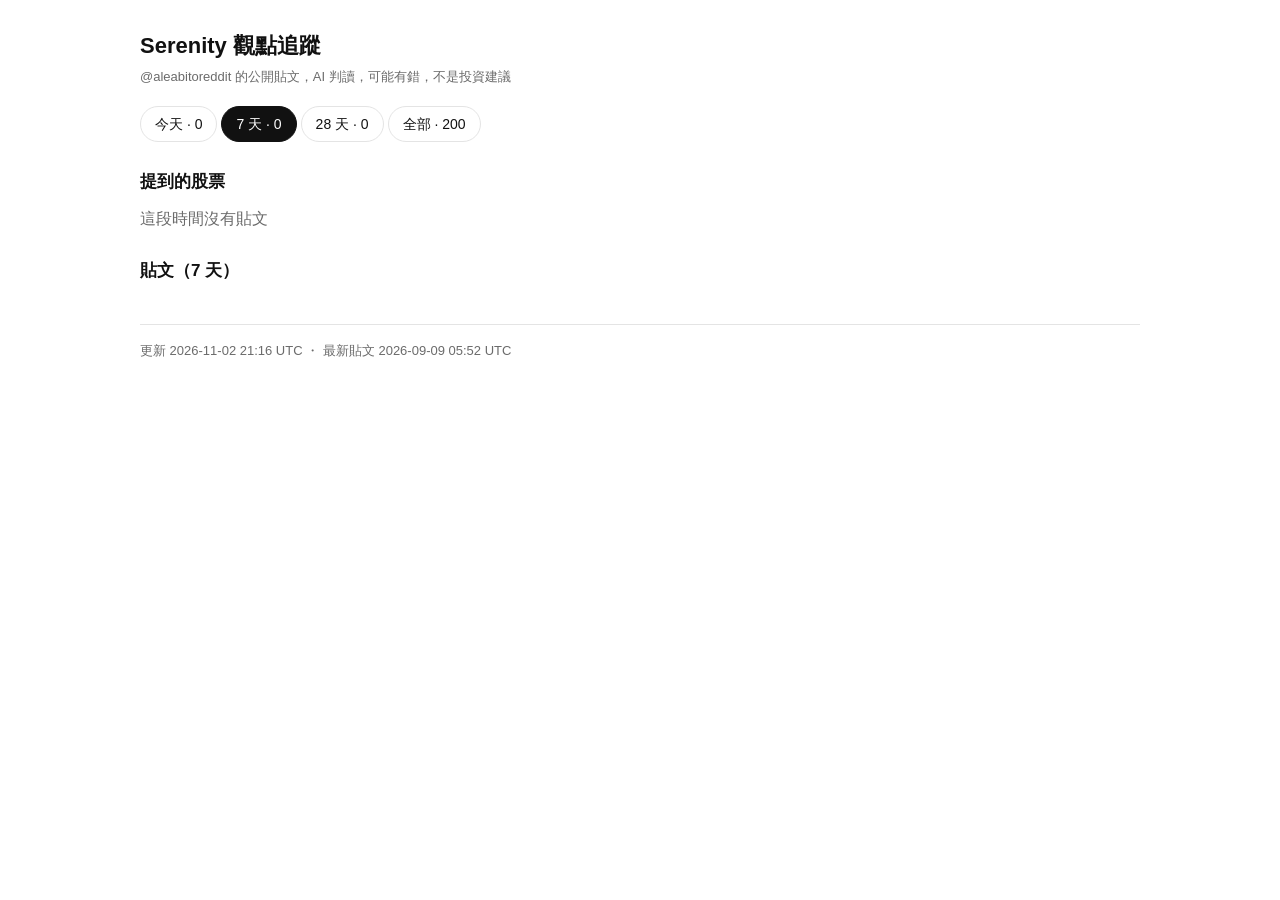
==== commit ce3dfe82: "測試與文件：頁面計算單元測試、共用程式單元測試、無障礙與離線煙霧測試，CI 改為每次 push 與 PR 都跑，README 說明架構與測試 Co-Authored-By: Claude Opus 5" ====
--- a/index.html
+++ b/index.html
@@ -65,7 +65,7 @@
 <div id="tl"></div>
 <details class="othersec" id="otherSec"></details>
 </section>
-<footer class="footer">更新 2026-11-02 21:10 UTC ・ 最新貼文 2026-09-09 05:52 UTC</footer>
+<footer class="footer">更新 2026-11-02 21:16 UTC ・ 最新貼文 2026-09-09 05:52 UTC</footer>
 </main>
 <script>
 const DATA=[{"id": "2097563877273989456", "link": "https://x.com/aleabitoreddit/status/2097563877273989456", "author": "aleabitoreddit", "time": "2026-09-09T05:52:53.000Z", "text": "Special thank you to awodias for the crowdsourced channel check all the way from CIOE 2026 Shenzhen!\n\n- Confirmed that $SIVE is actively engaged with Chinese pluggable makers\n\n- $SIVE has raised lasers prices given tight supply\n\n- 70mW lasers seem the most tight given association", "social": "", "quoted": "$SIVE - quick channel check from Sivers’ booth at CIOE 2026 today.\n\nStopped by Sivers’ booth and spoke with their Sales Director for China, Korea \u0026 Japan.\n\nA few takeaways from our conversation:\n\n1/ China customer engagement\n\nQ: Are you currently in contact with Chinese  x.com/aleabitoreddit…", "tickers": [{"t": "SIVE", "stance": "bullish", "reason": "raising laser prices amid tight supply, active China engagement", "reason_zh": "雷射漲價，積極接觸中國客戶"}], "theme": "CW lasers", "paywalled": false, "zh": "特別感謝 awodias，從 CIOE 2026 深圳幫忙做通路查核。\n確認 $SIVE 有積極跟中國插拔式模組廠商接觸。\n$SIVE 因供給吃緊已調漲雷射價格。\n70mW 雷射看起來最吃緊。", "quoted_zh": "$SIVE，今天在 CIOE 2026 對 Sivers 攤位做了快速通路查核。\n在 Sivers 攤位停留，跟他們負責中國、韓國、日本的業務總監聊過。\n幾個重點:\n1/ 中國客戶接觸\n問:你們目前有跟中國…", "theme_zh": "連續波雷射"}, {"id": "2097399066959491480", "link": "https://x.com/aleabitoreddit/status/2097399066959491480", "author": "aleabitoreddit", "time": "2026-09-08T18:58:00.000Z", "text": "How", "social": "", "quoted": "", "tickers": [], "theme": "", "paywalled": false, "zh": "為什麼", "quoted_zh": "", "theme_zh": ""}, {"id": "2097365614402969638", "link": "https://x.com/aleabitoreddit/status/2097365614402969638", "author": "aleabitoreddit", "time": "2026-09-08T16:45:04.000Z", "text": "Goldman Sachs in their recent note upgraded their global optical module market forecast to:  \n\n- $67.7 billion (+33% revision) for 2026\n- $131.4 billion (+81% revision) for 2027\n- $148.5 billion (+115% revision) for 2028\n\nFor \n$NVDA\n Rubin Ultra, GS increased its modeled optical", "social": "", "quoted": "", "tickers": [{"t": "NVDA", "stance": "neutral", "reason": "GS raised optical forecasts, modeled Rubin Ultra optical content", "reason_zh": "高盛上調光模組預測與含量"}], "theme": "optical modules", "paywalled": false, "zh": "高盛最新報告上調全球光模組市場預測:\n2026年 $67.7 billion（上修 +33%）\n2027年 $131.4 billion（上修 +81%）\n2028年 $148.5 billion（上修 +115%）\n針對 $NVDA Rubin Ultra，高盛也調高了模型中的光…", "quoted_zh": "", "theme_zh": "光模組"}, {"id": "2097359810950037904", "link": "https://x.com/aleabitoreddit/status/2097359810950037904", "author": "aleabitoreddit", "time": "2026-09-08T16:22:00.000Z", "text": "Think optical rally today from $SIVE to $AAOI was …", "social": "", "quoted": "", "tickers": [{"t": "SIVE", "stance": "neutral", "reason": "part of today's optical rally, view cut off", "reason_zh": "今日光通訊漲勢一環，內容截斷"}, {"t": "AAOI", "stance": "neutral", "reason": "part of today's optical rally, view cut off", "reason_zh": "今日光通訊漲勢一環，內容截斷"}], "theme": "optical rally", "paywalled": true, "zh": "覺得今天光通訊股從 $SIVE 到 $AAOI 的漲勢是…", "quoted_zh": "", "theme_zh": "光通訊漲勢"}, {"id": "2097348486635368686", "link": "https://x.com/aleabitoreddit/status/2097348486635368686", "author": "aleabitoreddit", "time": "2026-09-08T15:37:00.000Z", "text": "Okay I know this is US time and this is a Taiwan stock...\n\nBut I really am starting to think $ESMT (3006) can cook like \n$SNDK\n. And I’m excited.\n\nSo hopefully in a few months, people can something say similar... \n\nFUN FACT CHAT: \n\nDid you know.. 1 old DDR2 memory chip is.. ~$0.96?", "social": "", "quoted": "Is it for real that you could buy this miracle stock for $1,000 a month ago????\n\nAnyone out there who was hyping up the AI bubble collapse? Anyone????\n\nSanDisk is the sun that never sets🌞 x.com/RRRNvjP8/statu…", "tickers": [{"t": "ESMT (3006)", "stance": "bullish", "reason": "thinks it can replicate SanDisk's run, author excited", "reason_zh": "覺得能複製SanDisk漲勢"}], "theme": "legacy memory", "paywalled": false, "zh": "好啦我知道現在是美股時間，這是台股。\n但我真的開始覺得 $ESMT (3006) 可以像 $SNDK 一樣噴。我很興奮。\n希望幾個月後大家也能說出類似的話。\n冷知識時間:\n你知道嗎，一顆舊的 DDR2 記憶體晶片現在大概 $0.96。", "quoted_zh": "這支神奇股票一個月前真的可以用 $1,000 買到?\n那些之前一直唱衰AI泡沫要破的人呢?\nSanDisk 是永不落下的太陽🌞…", "theme_zh": "傳統記憶體"}, {"id": "2097327653116363127", "link": "https://x.com/aleabitoreddit/status/2097327653116363127", "author": "aleabitoreddit", "time": "2026-09-08T14:14:13.000Z", "text": "$NBIS\n is back, and coming in hot with a new partnership with \n$PLTR\n.\n\nPalantir also named Nebius its preferred sovereign AI infrastructure partner.\n\nThe implications are potentially significant considering Palantir’s existing relations with the US Gov + Enterprises.", "social": "", "quoted": "Nebius [ $NBIS ] at $86.69 is the purest Neocloud and AI-infra asymmetry left. \n\nThis is the highest revenue Neocloud untouched by $CIFR | $WULF and colo providers that has no:\n\n- Plaguing uncertainty that $IREN, $ORCL face from  full-stack execution. \n\n- High interest debt that  x.com/aleabitoreddi", "tickers": [{"t": "NBIS", "stance": "bullish", "reason": "new PLTR partnership seen as significant given Palantir's gov/enterprise ties", "reason_zh": "PLTR新合作，藉政府企業關係"}], "theme": "neoclouds", "paywalled": false, "zh": "$NBIS 回來了，還跟 $PLTR 建立新合作，來勢洶洶。\nPalantir 也把 Nebius 列為首選的主權AI基礎設施合作夥伴。\n考慮到 Palantir 跟美國政府和企業原本就有關係，這件事影響可能不小。", "quoted_zh": "Nebius [$NBIS] 股價 $86.69，是僅存最純的 Neocloud 與AI基礎設施錯價機會。\n這是營收最高的 Neocloud，不像 $CIFR、$WULF 和機房代管商，沒有:\n- $IREN、$ORCL 面臨的全棧執行不確定性。\n- 高利率負債…", "theme_zh": "新雲端業者"}, {"id": "2097321349555306512", "link": "https://x.com/aleabitoreddit/status/2097321349555306512", "author": "aleabitoreddit", "time": "2026-09-08T13:49:10.000Z", "text": "$AMZN\n signs a new deal with \n$QCOM\n, giving Amazon the right to buy a ~$4B stake of Qualcomm through warrants.\n\nAt this rate.. Amazon will be more of a semi ETF than \n$NVDA\n?\n\nGiven their existing equity/warrants with AlChip, \n$MRVL\n, \n$ALAB\n, \n$AAOI\n, and others.\n\nThis of course is linked", "social": "", "quoted": "", "tickers": [{"t": "AMZN", "stance": "neutral", "reason": "new warrant deal with QCOM, notes growing semi exposure", "reason_zh": "QCOM認股權，半導體曝險增加"}, {"t": "QCOM", "stance": "neutral", "reason": "Amazon gets right to buy ~$4B stake via warrants", "reason_zh": "認股權可買約$4B股份"}], "theme": "semi investments", "paywalled": false, "zh": "$AMZN 跟 $QCOM 簽新合約，讓 Amazon 有權透過認股權證買下約 $4B 的 Qualcomm 股份。\n照這樣下去，Amazon 會不會比 $NVDA 更像半導體ETF?\n畢竟他們已經持有 AlChip、$MRVL、$ALAB、$AAOI 等公司的股權或認股權證。\n這當然跟…", "quoted_zh": "", "theme_zh": "半導體投資"}, {"id": "2097309699645546763", "link": "https://x.com/aleabitoreddit/status/2097309699645546763", "author": "aleabitoreddit", "time": "2026-09-08T13:02:53.000Z", "text": "Wow, \n$HOOD\n has taken minority ownership in Crypto‌.com.\n\nIt does feel like the future of the finance industry is slowly consolidating around Stripe/Robinhood.\n\nEspecially after the successful expansion of Robinhood Chain, Prediction Markets, and Credit Cards/Banking.", "social": "", "quoted": "", "tickers": [{"t": "HOOD", "stance": "bullish", "reason": "minority stake in Crypto.com continues successful expansion strategy", "reason_zh": "入股加密貨幣平台，擴張延續"}], "theme": "fintech consolidation", "paywalled": false, "zh": "哇，$HOOD 入股 Crypto.com，拿到少數股權。\n感覺金融業的未來正慢慢往 Stripe 和 Robinhood 集中。\n尤其 Robinhood Chain、預測市場、信用卡和銀行業務都擴張成功之後更明顯。", "quoted_zh": "", "theme_zh": "金融整合"}, {"id": "2097232588796780856", "link": "https://x.com/aleabitoreddit/status/2097232588796780856", "author": "aleabitoreddit", "time": "2026-09-08T07:56:28.000Z", "text": "So \n$INTC\n is raising PC CPU prices by 10% apparently in October per Digitimes, which I think markets might appreciate.\n\nThe legacy memory trade also just going brrr from August revenues:\n\n-\u003e ESMT revenue up ~+605% Y/Y, 16.4% M/M\nWhich is interesting given gross margins also rising", "social": "", "quoted": "", "tickers": [{"t": "INTC", "stance": "bullish", "reason": "raising PC CPU prices 10%, thinks market will appreciate it", "reason_zh": "CPU漲價10%，看好市場買單"}, {"t": "ESMT (3006)", "stance": "bullish", "reason": "August revenue up ~605% Y/Y with rising gross margins", "reason_zh": "8月營收年增605%，毛利升"}], "theme": "legacy memory", "paywalled": false, "zh": "根據 Digitimes，$INTC 十月起 PC CPU 要漲價10%，我覺得市場應該會買單。\n傳統記憶體這波交易也因為8月營收持續發燒:\nESMT 營收年增約 +605%，月增16.4%。\n毛利率也同步上升，這點很有意思…", "quoted_zh": "", "theme_zh": "傳統記憶體"}, {"id": "2097200456090952096", "link": "https://x.com/aleabitoreddit/status/2097200456090952096", "author": "aleabitoreddit", "time": "2026-09-08T05:48:47.000Z", "text": "Glad $SIVE is attending CIOE Shenzen and hope my followers can go too!\n\nIf you want my read on current landscape:\n\n-\u003e Chinese pluggable makers like CIG (剑桥科技) are facing severe shortages in 70mW-200mW lasers.\n\nIf you look at filings from CIG, they claim \"substantially longer", "social": "", "quoted": "Interesting, thought to check how many years $SIVE has attended CIOE Shenzen (seeing as they will be there Sept 9-11) and from my research it seems like they haven't since attended since 2019, when they went as Sivers Photonics.\n\nI might be reading into it too much but it could", "tickers": [{"t": "SIVE", "stance": "bullish", "reason": "glad they're attending CIOE, positive read on current landscape", "reason_zh": "高興參展CIOE，看法正面"}, {"t": "CIG (剑桥科技)", "stance": "neutral", "reason": "facing severe shortages in 70-200mW lasers per filings", "reason_zh": "70-200mW雷射嚴重缺貨"}], "theme": "CW lasers", "paywalled": false, "zh": "很高興 $SIVE 參加 CIOE 深圳展，希望我的粉絲們也能去!\n如果你想知道我對現況的看法:\n中國插拔式模組廠商像 CIG（劍橋科技）在70mW到200mW雷射上面臨嚴重缺貨。\n看 CIG 的財報揭露，他們說「明顯更長…", "quoted_zh": "有意思，想確認一下 $SIVE 參加 CIOE 深圳展幾年了（因為他們9月9到11日會在場），查了一下發現他們自2019年以 Sivers Photonics 名義參加後，好像就沒再參加過。\n我可能想太多了，但這也許…", "theme_zh": "連續波雷射"}, {"id": "2097019634822316470", "link": "https://x.com/aleabitoreddit/status/2097019634822316470", "author": "aleabitoreddit", "time": "2026-09-07T17:50:16.000Z", "text": "So was just revisiting some consortiums again:\n\nTh…", "social": "", "quoted": "", "tickers": [], "theme": "", "paywalled": true, "zh": "剛剛又重新看了一下一些聯盟:\n這…", "quoted_zh": "", "theme_zh": ""}, {"id": "2097005818302607682", "link": "https://x.com/aleabitoreddit/status/2097005818302607682", "author": "aleabitoreddit", "time": "2026-09-07T16:55:22.000Z", "text": "I don’t think I want to be in this timeline anymore. \n\nWe got AGI with Astra and Hunter Biden $LAPTOP in the same weekend.", "social": "", "quoted": "", "tickers": [], "theme": "", "paywalled": false, "zh": "我不想活在這個時間線了。\n同一個週末，我們同時遇到 Astra 的 AGI 消息，還有 Hunter Biden $LAPTOP 的事。", "quoted_zh": "", "theme_zh": ""}, {"id": "2096933313785242098", "link": "https://x.com/aleabitoreddit/status/2096933313785242098", "author": "aleabitoreddit", "time": "2026-09-07T12:07:15.000Z", "text": "Uhh chat, did we accidentally AI bottleneck-pill Warren Buffett's \n$BRK.B\n successor Greg Abel?", "social": "", "quoted": "", "tickers": [], "theme": "", "paywalled": false, "zh": "呃，各位，我們是不是不小心把 AI 瓶頸的想法灌輸給 Warren Buffett 的 $BRK.B 接班人 Greg Abel 了?", "quoted_zh": "", "theme_zh": ""}, {"id": "2096904209371427277", "link": "https://x.com/aleabitoreddit/status/2096904209371427277", "author": "aleabitoreddit", "time": "2026-09-07T10:11:36.000Z", "text": "New report from Bloomberg on $IQE:\n\n“indium phosphide substrates is emerging as a key risk for the semiconductor industry.”\n\nI wonder who could have guessed this last year with \n$AXTI\n?", "social": "", "quoted": "Oh look… a new report by Reuters shows China’s control over InP threatens the AI DC buildout.\n\nWho could have guessed $AXTI would have been a major point of failure?  x.com/aleabitoreddit…", "tickers": [{"t": "IQE", "stance": "bullish", "reason": "Bloomberg flags InP substrates as key semiconductor supply risk", "reason_zh": "示警InP基板供應風險"}, {"t": "AXTI", "stance": "bullish", "reason": "author says he called this InP risk last year", "reason_zh": "作者說去年就猜到InP風險"}], "theme": "InP substrates", "paywalled": false, "zh": "Bloomberg 針對 $IQE 出了新報告:\n「磷化銦基板正成為半導體產業的關鍵風險。」\n去年就靠 $AXTI 猜到這件事的人是誰呢?", "quoted_zh": "你看…路透社新報告指出，中國掌控磷化銦（InP）會威脅AI資料中心的建設。\n誰能猜到 $AXTI 會是主要的失效點呢?…", "theme_zh": "磷化銦基板"}, {"id": "2096890295128625153", "link": "https://x.com/aleabitoreddit/status/2096890295128625153", "author": "aleabitoreddit", "time": "2026-09-07T09:16:19.000Z", "text": "I'll let you decide that for yourself since that was an illustrative laser revenue modeling off $SIVE 100M CW DFB laser/year target. \n\nBut... do you want to know the main reason I like laser companies so much?\n\nThey don't just have to stay laser companies... just look at \n$LITE\n!", "social": "", "quoted": "What do you think is a fair revenue multiple you would assign to $SIVE if their recent expansion is able to deliver on $625M-$1.25B of annualized revenue?", "tickers": [{"t": "SIVE", "stance": "bullish", "reason": "modeled 100M CW DFB laser/year revenue target", "reason_zh": "模型設定年產1億顆雷射目標"}, {"t": "LITE", "stance": "bullish", "reason": "cited as example of laser company expanding beyond lasers", "reason_zh": "舉例說明雷射公司能跨業擴張"}], "theme": "CW lasers", "paywalled": false, "zh": "這個留給你自己判斷，因為那只是根據 $SIVE 每年一億顆 CW DFB 雷射目標做的示範性營收模型。\n不過...你想知道我為什麼這麼愛雷射公司嗎?\n因為他們不一定要一直當雷射公司...看看 $LITE 就知道!", "quoted_zh": "如果 $SIVE 最近的擴產真的能達到 $625M 到 $1.25B 的年化營收，你覺得該給他們多少倍的合理營收本益比?", "theme_zh": "連續波雷射"}, {"id": "2096858276290015563", "link": "https://x.com/aleabitoreddit/status/2096858276290015563", "author": "aleabitoreddit", "time": "2026-09-07T07:09:05.000Z", "text": "Is there any other industry... Where every investor is cheering for shortages and price hikes? \n\nSED reported today that: Samsung / \n$SKHY\n \"stockpiles have fallen to less than 10 days of supply, and a severe shortage could emerge next year, according to a new forecast\"\n\nKB", "social": "", "quoted": "", "tickers": [{"t": "Samsung", "stance": "bullish", "reason": "stockpiles under 10 days supply, severe shortage forecast next year", "reason_zh": "庫存不到10天，明年恐嚴重短缺"}, {"t": "SKHY", "stance": "bullish", "reason": "same memory stockpile shortage read", "reason_zh": "同樣是記憶體庫存缺貨的解讀"}], "theme": "legacy memory", "paywalled": false, "zh": "到底還有哪個產業...投資人會為缺貨跟漲價歡呼的?\nSED 今天報導，三星 / $SKHY「庫存已經降到不到10天的供應量，新預測顯示明年可能出現嚴重短缺」\nKB…", "quoted_zh": "", "theme_zh": "傳統記憶體"}, {"id": "2096814311306129776", "link": "https://x.com/aleabitoreddit/status/2096814311306129776", "author": "aleabitoreddit", "time": "2026-09-07T04:14:23.000Z", "text": "Got curious and decided to track which thesis of mine were still up 100%+ YTD after the recent drawdown: \n\n1. \n$AXTI\n - InP substrates\n2. \n$NBIS\n - Neoclouds\n3. \n$MU\n - Memory\n4. \n$INTC\n - Foundry\n5. \n$LITE\n - Photonics\n6. $IQE - Epiwafers\n7. \n$AAOI\n - Photonics\n8. $GDRZF - Venezuela\n9.", "social": "", "quoted": "", "tickers": [{"t": "AXTI", "stance": "bullish", "reason": "InP thesis up 100%+ YTD", "reason_zh": "InP論點今年漲逾100%"}, {"t": "NBIS", "stance": "bullish", "reason": "Neoclouds thesis up 100%+ YTD", "reason_zh": "新雲端論點今年漲逾100%"}, {"t": "MU", "stance": "bullish", "reason": "Memory thesis up 100%+ YTD", "reason_zh": "記憶體論點今年漲逾100%"}, {"t": "INTC", "stance": "bullish", "reason": "Foundry thesis up 100%+ YTD", "reason_zh": "晶圓代工論點漲逾100%"}, {"t": "LITE", "stance": "bullish", "reason": "Photonics thesis up 100%+ YTD", "reason_zh": "光通訊論點漲逾100%"}, {"t": "IQE", "stance": "bullish", "reason": "Epiwafers thesis up 100%+ YTD", "reason_zh": "磊晶片論點漲逾100%"}, {"t": "AAOI", "stance": "bullish", "reason": "Photonics thesis up 100%+ YTD", "reason_zh": "光通訊論點漲逾100%"}, {"t": "GDRZF", "stance": "bullish", "reason": "Venezuela thesis up 100%+ YTD", "reason_zh": "委內瑞拉論點漲逾100%"}], "theme": "portfolio theses", "paywalled": false, "zh": "好奇就去查了一下，最近這波回檔之後，我哪些投資論點今年至今還是上漲100%以上:\n1. $AXTI，磷化銦基板\n2. $NBIS，新雲端業者\n3. $MU，記憶體\n4. $INTC，晶圓代工\n5. $LITE，光通訊\n6. $IQE，磊晶片\n7. $AAOI，光通訊\n8. $GDRZF，委內瑞拉\n9. …", "quoted_zh": "", "theme_zh": "投資論點"}, {"id": "2096780048187773122", "link": "https://x.com/aleabitoreddit/status/2096780048187773122", "author": "aleabitoreddit", "time": "2026-09-07T01:58:14.000Z", "text": "Just my random thought on my favorite mega-cap sto…", "social": "", "quoted": "", "tickers": [], "theme": "", "paywalled": true, "zh": "只是我對我最愛的大型股隨便想到的…", "quoted_zh": "", "theme_zh": ""}, {"id": "2096749796023538032", "link": "https://x.com/aleabitoreddit/status/2096749796023538032", "author": "aleabitoreddit", "time": "2026-09-06T23:58:01.000Z", "text": "Oh cool! $SIVE also made it there on cnyes too (leading Taiwan financial media)!\n\nThe English translation might be off a bit, but this was summarizing Sivers surprising 100M+ CW DFB annual laser capacity expansion, ~ operational Q4 2027.\n\nAnd how given historical ASP from", "social": "", "quoted": "I didn’t know my ESMT thesis was making some rounds in Taiwanese media like Cnyes/Anue.\n\nJust found it funny that I wanted to read about any recent commentary, then my name kept appearing…\n\nSpecial thanks to BlockBeats for the original coverage.  x.com/aleabitoreddit…", "tickers": [{"t": "SIVE", "stance": "bullish", "reason": "Taiwan media coverage of 100M+ CW DFB laser capacity expansion", "reason_zh": "台灣媒體報導1億顆雷射擴產"}], "theme": "CW lasers", "paywalled": false, "zh": "哦酷! $SIVE 也上了 cnyes（台灣主要財經媒體）!\n英文翻譯可能有點不準，但大意是在講 Sivers 意外宣布擴產超過1億顆 CW DFB 雷射的年產能，預計2027年第四季量產。\n還有從歷史平均售價來看…", "quoted_zh": "沒想到我的 ESMT 論點在台灣媒體像 Cnyes/鉅亨網上被討論。\n覺得蠻好笑的，我只是想看看最近有什麼評論，結果一直看到自己的名字…\n特別感謝 BlockBeats 的原始報導。…", "theme_zh": "連續波雷射"}, {"id": "2096721917386641756", "link": "https://x.com/aleabitoreddit/status/2096721917386641756", "author": "aleabitoreddit", "time": "2026-09-06T22:07:14.000Z", "text": "I didn’t know my ESMT thesis was making some rounds in Taiwanese media like Cnyes/Anue.\n\nJust found it funny that I wanted to read about any recent commentary, then my name kept appearing…\n\nSpecial thanks to BlockBeats for the original coverage.", "social": "", "quoted": "Yep, ESMT (3006) has exposure to multiple legacy memory segments.\n\nHas a portfolio of: SLC/SPI NAND, NOR Flash, DDR2/DDR3, MCP/eMCP, so all the fun legacy stuff.\n\nIf you want to look at broader industry price hikes coming up that ESMT has exposure to:  \n\n1. SLC NAND: ~120-170% x.com/Joylou1209/sta…", "tickers": [{"t": "ESMT (3006)", "stance": "bullish", "reason": "legacy memory exposure amid industry price hikes", "reason_zh": "傳統記憶體布局，產業將漲價"}], "theme": "legacy memory", "paywalled": false, "zh": "沒想到我的 ESMT 論點在台灣媒體像 Cnyes/鉅亨網上被討論。\n覺得蠻好笑的，我只是想看看最近有什麼評論，結果一直看到自己的名字。\n特別感謝 BlockBeats 的原始報導。", "quoted_zh": "對，ESMT（3006）在好幾個傳統記憶體領域都有布局。\n產品線包含: SLC/SPI NAND、NOR Flash、DDR2/DDR3、MCP/eMCP，都是傳統老產品。\n如果想看 ESMT 有布局、產業接下來會漲價的項目:\n1. SLC NAND: 漲幅約120-170%…", "theme_zh": "傳統記憶體"}, {"id": "2096605093986787380", "link": "https://x.com/aleabitoreddit/status/2096605093986787380", "author": "aleabitoreddit", "time": "2026-09-06T14:23:02.000Z", "text": "I asked OpenAI Astra Ultra + Anthropic Fable 5.1 Max to make me a 5x-10x return type portfolio in 1 year. \n\nBurnt a lot of credits, and the results are in: \n\nOpenAI: - \n$KYTX\n (autoimmune CAR-T results)\n- \n$PRQR\n (human RNA-editing datasets)\n- \n$VSTM\n (KRAS cancer-drug)\n- \n$CNTB\n (asthma", "social": "", "quoted": "OpenAI's Astra is now available.", "tickers": [{"t": "KYTX", "stance": "neutral", "reason": "AI-generated pick for autoimmune CAR-T results, no personal view given", "reason_zh": "AI選股,CAR-T結果,無評論"}, {"t": "PRQR", "stance": "neutral", "reason": "AI-generated pick for human RNA-editing datasets, no personal view given", "reason_zh": "AI選股,RNA編輯數據,無評論"}, {"t": "VSTM", "stance": "neutral", "reason": "AI-generated pick for KRAS cancer drug, no personal view given", "reason_zh": "AI選股,KRAS癌症藥,無評論"}, {"t": "CNTB", "stance": "neutral", "reason": "AI-generated pick for asthma, no personal view given", "reason_zh": "AI選股,氣喘相關,無評論"}], "theme": "AI stock picks", "paywalled": false, "zh": "我請 OpenAI Astra Ultra 加 Anthropic Fable 5.1 Max,幫我做一個一年報酬 5 倍到 10 倍的投資組合。燒了很多額度,結果出來了。OpenAI:$KYTX(自體免疫 CAR-T 結果)、$PRQR(人類 RNA 編輯數據)、$VSTM(KRAS 癌症藥物)、$CNTB(氣喘", "quoted_zh": "OpenAI 的 Astra 現在上線了。", "theme_zh": "AI選股"}, {"id": "2096455073580908908", "link": "https://x.com/aleabitoreddit/status/2096455073580908908", "author": "aleabitoreddit", "time": "2026-09-06T04:26:54.000Z", "text": "I’m not sure how OpenAI was likely holding off their IPO to 2027.\n\nBecause they had concerns about a $1T valuation 3 months ago.\n\nThen Anthropic investors go and say **** it, lets one-up \n$SPCX\n and IPO at $2T next month?", "social": "", "quoted": "", "tickers": [], "theme": "IPO valuation", "paywalled": false, "zh": "我不太懂 OpenAI 為什麼可能把 IPO 延到 2027 年。因為三個月前他們還在擔心 1 兆美元估值太高。結果 Anthropic 的投資人直接說算了,不管了,要贏過 $SPCX,下個月就用 2 兆美元估值 IPO?", "quoted_zh": "", "theme_zh": "IPO估值"}, {"id": "2096149203278037407", "link": "https://x.com/aleabitoreddit/status/2096149203278037407", "author": "aleabitoreddit", "time": "2026-09-05T08:11:29.000Z", "text": "Now that \n$MU\n to \n$SNDK\n have pulled a major recovery. \n\nGood to have a reminder that the memory bottleneck hasn’t changed!\n\nSame with CW lasers… substrates… or others.\n\nBut short term sentiment (depending on prices/macro) often does.\n\nI think a lot of demand imbalances get worse", "social": "", "quoted": "Yes, I'm still bullish on memory like $MU / Samsung.\n\nAs I said earlier, markets tend to rotate from bottleneck to bottleneck.\n\nThis week it looks $AXTI to $LITE in the photonics sector is the focus again. \n\nThe thing is... the primary thing that changed are the stock prices,  x.com/KostasMoschova…", "tickers": [{"t": "MU", "stance": "bullish", "reason": "Memory bottleneck unchanged, demand imbalances getting worse despite price recovery", "reason_zh": "記憶體瓶頸沒變,供需失衡惡化中"}, {"t": "SNDK", "stance": "bullish", "reason": "Memory bottleneck unchanged, demand imbalances getting worse despite price recovery", "reason_zh": "記憶體瓶頸沒變,供需失衡惡化中"}], "theme": "legacy memory", "paywalled": false, "zh": "$MU 到 $SNDK 都已經出現明顯反彈。剛好提醒大家,記憶體的瓶頸沒有變。CW 雷射、基板等等也一樣。但短期市場情緒(看價格和總經)常常會變。我覺得很多供需失衡會惡化", "quoted_zh": "對,我對記憶體像 $MU、三星還是看多。我之前說過,市場常常從一個瓶頸轉到下一個瓶頸。這禮拜看起來光子產業的 $AXTI 到 $LITE 又變成焦點。重點是,真正改變的只有股價,x.com/KostasMoschova…", "theme_zh": "舊世代記憶體"}, {"id": "2096122640465645937", "link": "https://x.com/aleabitoreddit/status/2096122640465645937", "author": "aleabitoreddit", "time": "2026-09-05T06:25:56.000Z", "text": "I think this approach is great: drawing from my research on older-generation memory chips like ESMT DDR2/DDR3, and applying it by analogy.\n\nOr taking the perspective I developed during my $AAOI research on the supply-demand imbalance for CW lasers, and applying it to A-shares.", "social": "", "quoted": "@grok Does China have any listed companies that produce DDR2/DDR3 comparable to ESMT?", "tickers": [{"t": "ESMT (3006)", "stance": "bullish", "reason": "DDR2/DDR3 research approach reused as analogy, thesis still holds", "reason_zh": "DDR2/DDR3研究拿來類比,論點還成立"}, {"t": "AAOI", "stance": "bullish", "reason": "CW laser supply-demand imbalance thesis reused as analogy for A-shares", "reason_zh": "CW雷射供需失衡論點,套用到A股"}], "theme": "supply-demand imbalance", "paywalled": false, "zh": "我覺得這個方法很棒:用我研究舊世代記憶體晶片(像 ESMT 的 DDR2/DDR3)的心得,類比套用過去。或是用我研究 $AAOI 時,對 CW 雷射供需失衡的觀點,套用到 A 股上。", "quoted_zh": "@grok 中國有沒有上市公司生產 DDR2/DDR3,規模跟 ESMT 差不多的?", "theme_zh": "供需失衡"}, {"id": "2095974877115380043", "link": "https://x.com/aleabitoreddit/status/2095974877115380043", "author": "aleabitoreddit", "time": "2026-09-04T20:38:46.000Z", "text": "There's actually a whole new universe I haven't di…", "social": "", "quoted": "", "tickers": [], "theme": "", "paywalled": true, "zh": "其實還有一整個全新的領域我還沒…", "quoted_zh": "", "theme_zh": ""}, {"id": "2095957075302273257", "link": "https://x.com/aleabitoreddit/status/2095957075302273257", "author": "aleabitoreddit", "time": "2026-09-04T19:28:02.000Z", "text": "OpenAI's Astra is now available.", "social": "", "quoted": "", "tickers": [], "theme": "", "paywalled": false, "zh": "OpenAI 的 Astra 現在上線了。", "quoted_zh": "", "theme_zh": ""}, {"id": "2095882424932766163", "link": "https://x.com/aleabitoreddit/status/2095882424932766163", "author": "aleabitoreddit", "time": "2026-09-04T14:31:24.000Z", "text": "Let me get this straight chat… you have:\n\n\n$NVDA\n 70% supply constrained revenue growth projections (would be 100%+)\n\n\n$AVGO\n AI revenue growing 100%+ Y/Y for next 2 years from mid ~$50B -\u003e $230B\n\nOpenAI Astra blowing away AGI benchmarks and starting to train itself.\n\n\n$MSFT\n / \n$GOOGL", "social": "", "quoted": "", "tickers": [{"t": "NVDA", "stance": "bullish", "reason": "70% supply-constrained growth, would be 100%+ without constraints", "reason_zh": "供應受限成長70%,解限後上看100%+"}, {"t": "AVGO", "stance": "bullish", "reason": "AI revenue to double for two years, mid-$50B to $230B", "reason_zh": "AI營收兩年翻倍,500億到2300億"}, {"t": "MSFT", "stance": "bullish", "reason": "Grouped as AI beneficiary in sarcastic overwhelming bull case list", "reason_zh": "被列入AI受惠股,語氣諷刺看多過頭"}, {"t": "GOOGL", "stance": "bullish", "reason": "Grouped as AI beneficiary in sarcastic overwhelming bull case list", "reason_zh": "被列入AI受惠股,語氣諷刺看多過頭"}], "theme": "AI capex", "paywalled": false, "zh": "讓我搞清楚喔,各位。你們現在有:$NVDA 因為供應受限,營收成長預測只有 70%(拿掉限制的話會超過 100%)。$AVGO 的 AI 營收未來兩年年增率超過 100%,從約 500 億美元成長到 2300 億美元。OpenAI 的 Astra 把 AGI 基準測試全部打爆,還開始自我訓練。$MSFT、$GOOGL", "quoted_zh": "", "theme_zh": "AI資本支出"}, {"id": "2095851749127188691", "link": "https://x.com/aleabitoreddit/status/2095851749127188691", "author": "aleabitoreddit", "time": "2026-09-04T12:29:30.000Z", "text": "From my channel checks, it appears Korean retail is firmly siding with \n$HOOD\n over the \n$AMC\n CEO.\n\nKorean sources find the prospect of 40x leveraged Samsung / \n$SKHY\n a powerful enough argument to win the tokenization debate.", "social": "", "quoted": "", "tickers": [{"t": "HOOD", "stance": "neutral", "reason": "Korean retail reportedly siding with HOOD over AMC CEO in debate", "reason_zh": "傳韓國散戶挺HOOD,不挺AMC執行長"}, {"t": "Samsung", "stance": "neutral", "reason": "40x leveraged tokenized Samsung cited as retail's winning argument", "reason_zh": "40倍槓桿代幣化三星,被當致勝論點"}, {"t": "SKHY", "stance": "neutral", "reason": "Cited alongside Samsung as leveraged tokenized product example", "reason_zh": "與三星並列,槓桿代幣化商品範例"}], "theme": "tokenization", "paywalled": false, "zh": "根據我做的通路查訪,韓國散戶明顯站在 $HOOD 這邊,不挺 $AMC 執行長。韓國消息來源覺得,40 倍槓桿的三星、$SKHY,這個說法就足夠贏下代幣化的辯論。", "quoted_zh": "", "theme_zh": "代幣化"}, {"id": "2095823005595439615", "link": "https://x.com/aleabitoreddit/status/2095823005595439615", "author": "aleabitoreddit", "time": "2026-09-04T10:35:17.000Z", "text": "So... here's my take on US / China tensions: \n\nYou have European monopolies like:\n- \n$ASML\n (EUV)\n- $SOI (Photonics-SOI)\n- Zeiss SMT (ASML EUV supplier), Trumpf (ASML EUV laser supplier)\n\nJapan has many near/complete monoplies like:\n- TOK, JSR, ShinEstu, Fujifilm for EUV", "social": "", "quoted": "China reportedly halts some rare earth shipments to US.\n\nNot a new blanket ban, or any mention of specific rare earths. \n\nBut… if I had to guess, Japan is usually a decent indicator of what’s actively important since Japan:\n\n- “sources virtually all of its dysprosium and terbium", "tickers": [{"t": "ASML", "stance": "neutral", "reason": "Named as European EUV monopoly amid US/China tension discussion", "reason_zh": "歐洲EUV壟斷者,美中緊張議題提及"}, {"t": "SOI", "stance": "neutral", "reason": "Named as European photonics-SOI monopoly", "reason_zh": "歐洲光子SOI壟斷者"}, {"t": "Zeiss SMT", "stance": "neutral", "reason": "Named as ASML's EUV optics supplier, a European monopoly", "reason_zh": "ASML的EUV光學供應商,歐洲壟斷"}, {"t": "Trumpf", "stance": "neutral", "reason": "Named as ASML's EUV laser supplier, a European monopoly", "reason_zh": "ASML的EUV雷射供應商,歐洲壟斷"}, {"t": "TOK", "stance": "neutral", "reason": "Named as Japanese EUV material near-monopoly", "reason_zh": "日本EUV材料近乎壟斷"}, {"t": "JSR", "stance": "neutral", "reason": "Named as Japanese EUV material near-monopoly", "reason_zh": "日本EUV材料近乎壟斷"}, {"t": "ShinEtsu", "stance": "neutral", "reason": "Named as Japanese EUV material near-monopoly", "reason_zh": "日本EUV材料近乎壟斷"}, {"t": "Fujifilm", "stance": "neutral", "reason": "Named as Japanese EUV material near-monopoly", "reason_zh": "日本EUV材料近乎壟斷"}], "theme": "EUV supply chain", "paywalled": false, "zh": "先講一下我對美中緊張情勢的看法。歐洲有幾家壟斷型公司,像是:$ASML(EUV)、$SOI(光子 SOI)、Zeiss SMT(ASML 的 EUV 供應商)、Trumpf(ASML 的 EUV 雷射供應商)。日本也有很多接近或完全壟斷的公司,像是:TOK、JSR、ShinEtsu、Fujifilm,都是做 EUV 的", "quoted_zh": "傳中國暫停部分稀土出貨到美國。不是新的全面禁令,也沒提到是哪些稀土。不過,如果要我猜,日本通常是個不錯的指標,因為日本幾乎所有的鏑和鋱都靠", "theme_zh": "EUV供應鏈"}, {"id": "2095802636876619928", "link": "https://x.com/aleabitoreddit/status/2095802636876619928", "author": "aleabitoreddit", "time": "2026-09-04T09:14:21.000Z", "text": "China reportedly halts some rare earth shipments to US.\n\nNot a new blanket ban, or any mention of specific rare earths. \n\nBut… if I had to guess, Japan is usually a decent indicator of what’s actively important since Japan:\n\n- “sources virtually all of its dysprosium and terbium", "social": "", "quoted": "", "tickers": [], "theme": "rare earths", "paywalled": false, "zh": "傳中國暫停部分稀土出貨到美國。不是新的全面禁令,也沒提到是哪些稀土。不過,如果要我猜,日本通常是個不錯的指標,因為日本幾乎所有的鏑和鋱都靠", "quoted_zh": "", "theme_zh": "稀土"}, {"id": "2095590610967421206", "link": "https://x.com/aleabitoreddit/status/2095590610967421206", "author": "aleabitoreddit", "time": "2026-09-03T19:11:50.000Z", "text": "OpenAI GPT-6 Astra benchmarks got released. Looks both AGI and the Singularity are almost here.\n\nThe leap in eval performance:\n\nFrom 78.5% -\u003e 100% on ExploitBench to 22.4% -\u003e 64.6% on the Science benchmark is enormous. \n\nAnd the most striking part is the VP of Research comment", "social": "", "quoted": "Could you post your thoughts on the new Astra 6 benchmarks from open AI ? Seems like we are getting closer and closer to AGI", "tickers": [], "theme": "AI benchmarks", "paywalled": false, "zh": "OpenAI GPT-6 Astra 的基準測試結果公布了。看起來 AGI 跟奇點都快到了。測試分數跳很大:ExploitBench 從 78.5% 衝到 100%,科學基準測試從 22.4% 衝到 64.6%,幅度很誇張。最讓人驚訝的是研究副總裁的評論", "quoted_zh": "可以分享一下你對 OpenAI 新的 Astra 6 基準測試的看法嗎?感覺我們離 AGI 越來越近了", "theme_zh": "AI基準測試"}, {"id": "2095580088620449880", "link": "https://x.com/aleabitoreddit/status/2095580088620449880", "author": "aleabitoreddit", "time": "2026-09-03T18:30:01.000Z", "text": "Just an update to my DDR2/DDR3 memory idea with ESMT.  They reported August revenue (Taiwan sometimes does monthly reporting): \n\nJune revenue: ~$153M\nJuly: ~$214M\nAugust (new): ~$249M vs. $35.3m (last year)\n\nMonthly revenue has increased ~63% in two months despite reportedly", "social": "", "quoted": "I wanted exposure to DDR2/DDR3 bottleneck ongoing and found ESMT (3006). \n\nA $2.5B MC fabless company with PSMC wafer allocation (esp. focused on DDR2). \n\nLast month's net income was: $109.5M (July month), which annualized is $1.31B net profit (1.9x runrate P/E). \n\nIf we look at", "tickers": [{"t": "ESMT (3006)", "stance": "bullish", "reason": "August revenue $249M, up 63% in two months, thesis playing out", "reason_zh": "8月營收2.49億,兩個月漲63%,論點應驗"}], "theme": "legacy memory", "paywalled": false, "zh": "更新一下我對 ESMT 的 DDR2/DDR3 記憶體想法。他們公布了 8 月營收(台灣有時候會月報):6 月營收約 1.53 億美元,7 月約 2.14 億美元,8 月(新)約 2.49 億美元,去年同期是 3530 萬美元。月營收兩個月內成長約 63%,儘管據稱", "quoted_zh": "我想布局 DDR2/DDR3 瓶頸這個題材,找到了 ESMT(3006)。這是一家市值 25 億美元的無晶圓廠公司,有 PSMC 的晶圓產能配額(特別是 DDR2)。上個月(7 月)淨利是 1.095 億美元,年化後淨利約 13.1 億美元(本益比約 1.9 倍run rate)。如果我們看", "theme_zh": "舊世代記憶體"}, {"id": "2095565402223038651", "link": "https://x.com/aleabitoreddit/status/2095565402223038651", "author": "aleabitoreddit", "time": "2026-09-03T17:31:40.000Z", "text": "$DELL\n founder is a legend.\n\nThe Dell family pledged $6.25B / $250 each to 25M children through Trump Accounts, with \n$HOOD\n (up 14.83%+ today) as the initial sole brokerage. \n\nLittle off topic but getting the public invested early is very meaningful compared to the dollar amount.", "social": "", "quoted": "", "tickers": [{"t": "DELL", "stance": "neutral", "reason": "Founder pledged $6.25B to children's Trump Accounts, called a legend", "reason_zh": "創辦人捐62.5億給兒童帳戶,稱傳奇"}, {"t": "HOOD", "stance": "neutral", "reason": "Up 14.83% today as sole brokerage for the Trump Accounts program", "reason_zh": "今漲14.83%,是該方案唯一券商"}], "theme": "", "paywalled": false, "zh": "$DELL 的創辦人真的是傳奇。戴爾家族透過 Trump Accounts,承諾捐 62.5 億美元給 2500 萬名兒童,每人 250 美元,一開始唯一的券商是 $HOOD(今天上漲超過 14.83%)。有點離題,但讓大眾很早就開始投資,意義遠比金額本身重要。", "quoted_zh": "", "theme_zh": ""}, {"id": "2095546138510459218", "link": "https://x.com/aleabitoreddit/status/2095546138510459218", "author": "aleabitoreddit", "time": "2026-09-03T16:15:07.000Z", "text": "This is the correct response when looking at $SIVE \u003e100m CW DFB extraordinary capacity disclosure.\n\nTo give some context, Trendforce July data cites global CW/EML capacity is roughly 608.4M/year (~50.7M monthly units annualized). \n\nWith \n$AVGO\n, \n$LITE\n, and Sumitomo making up", "social": "", "quoted": "Holy fuck", "tickers": [{"t": "SIVE", "stance": "bullish", "reason": "\u003e100M CW DFB capacity disclosure justifies shocked reaction, extraordinary growth", "reason_zh": "揭露破億產能,難怪反應這麼大"}, {"t": "AVGO", "stance": "neutral", "reason": "Named among top CW/EML capacity suppliers alongside LITE, Sumitomo", "reason_zh": "CW/EML主要供應商之一,與LITE並列"}, {"t": "LITE", "stance": "neutral", "reason": "Named among top CW/EML capacity suppliers alongside AVGO, Sumitomo", "reason_zh": "CW/EML主要供應商之一,與AVGO並列"}], "theme": "CW lasers", "paywalled": false, "zh": "看到 $SIVE 揭露超過 1 億顆的 CW DFB 超大產能,這個反應是對的。補充一下背景,Trendforce 7 月的資料顯示,全球 CW/EML 產能約每年 6.084 億顆(月產能年化約 5070 萬顆)。$AVGO、$LITE 跟住友加起來占", "quoted_zh": "我靠", "theme_zh": "CW雷射"}, {"id": "2095490725412733092", "link": "https://x.com/aleabitoreddit/status/2095490725412733092", "author": "aleabitoreddit", "time": "2026-09-03T12:34:55.000Z", "text": "$NVDA\n acquires hugging face for $12,930,300,000.\n\nJensen stated the reason being:\n- 18M+ devs use Hugging Face \n- 3M+ models, 500k+ datasets, 1M+ apps \n- 200k+ companies use the platformm\n- support of open weight models\n\nthis almost reminds me of \n$MSFT\n buying Github?", "social": "", "quoted": "", "tickers": [{"t": "NVDA", "stance": "neutral", "reason": "Acquired Hugging Face for $12.93B, compared to Microsoft buying GitHub", "reason_zh": "以129億收購Hugging Face,像微軟買GitHub"}], "theme": "AI ecosystem", "paywalled": false, "zh": "$NVDA 用 129.303 億美元收購 Hugging Face。黃仁勳說原因是:超過 1800 萬名開發者用 Hugging Face、超過 300 萬個模型、超過 50 萬個資料集、超過 100 萬個應用、超過 20 萬家公司用這個平台、支持開放權重模型。這讓我想到 $MSFT 買下 GitHub 那次?", "quoted_zh": "", "theme_zh": "AI生態系"}, {"id": "2095460499769155944", "link": "https://x.com/aleabitoreddit/status/2095460499769155944", "author": "aleabitoreddit", "time": "2026-09-03T10:34:49.000Z", "text": "$IQE is actually a quantum dot foundry leader believe it or not.\n\nToday IQE announced a purchase agreement with Quintessent (top player in the QD space).\n\n“As quantum dot lasers move to customer sampling.”\n\nYour QD bros like \n$ALMU\n, QD Laser (6613), and others might finally start", "social": "", "quoted": "How does this play into the IQE announcement?", "tickers": [{"t": "IQE", "stance": "bullish", "reason": "Hidden quantum dot foundry leader per new Quintessent purchase agreement", "reason_zh": "低調的量子點代工龍頭,新簽採購協議"}, {"t": "ALMU", "stance": "bullish", "reason": "QD laser beneficiary that might finally start moving on IQE news", "reason_zh": "量子點雷射受惠股,可能因此開始動"}, {"t": "QD Laser (6613)", "stance": "bullish", "reason": "QD laser beneficiary that might finally start moving on IQE news", "reason_zh": "量子點雷射受惠股,可能因此開始動"}], "theme": "quantum dot lasers", "paywalled": false, "zh": "信不信由你,$IQE 其實是量子點代工的領導廠。今天 IQE 宣布跟 Quintessent(量子點領域的頂尖玩家)簽採購協議。「隨著量子點雷射進入客戶送樣階段。」你們這些量子點概念股,像 $ALMU、QD Laser(6613)等等,可能終於要開始", "quoted_zh": "這跟 IQE 這則公告有什麼關係?", "theme_zh": "量子點雷射"}, {"id": "2095453263613341938", "link": "https://x.com/aleabitoreddit/status/2095453263613341938", "author": "aleabitoreddit", "time": "2026-09-03T10:06:04.000Z", "text": "$SIVE announced today that it is expanding InP manufacturing in Glasgow.  \n\nThe new capacity target is:\n\n~100 million CW DFB laser annual production.\n\nUsing Sivers’ historical $50-$100 per 8-laser array pricing, the implied revenue capacity might be ~$625M-$1.25B/year (not", "social": "", "quoted": "", "tickers": [{"t": "SIVE", "stance": "bullish", "reason": "New Glasgow InP capacity implies $625M-$1.25B/year revenue potential", "reason_zh": "格拉斯哥新產能,隱含年營收6-12億"}], "theme": "CW lasers", "paywalled": false, "zh": "$SIVE 今天宣布要擴大格拉斯哥的 InP 產能。新的產能目標是:每年約 1 億顆 CW DFB 雷射。用 Sivers 過去每 8 顆雷射陣列 50 到 100 美元的定價來算,隱含的營收上限大概是每年 6.25 億到 12.5 億美元(還不", "quoted_zh": "", "theme_zh": "CW雷射"}, {"id": "2095279986701951461", "link": "https://x.com/aleabitoreddit/status/2095279986701951461", "author": "aleabitoreddit", "time": "2026-09-02T22:37:31.000Z", "text": "$AVGO\n CEO: \"Demand for lasers, whether it is EML lasers, CW lasers.\n\nIs far surpassing supply out there in the industry\"\n\nPretty material coming from one of the largest laser suppliers in the world... Even while they 3x laser capacity. \n\nExciting validation for laser companies.", "social": "", "quoted": "There we go, $AVGO earnings call to clarify miss. Broadcom expects:\n\nFY27E: ~$115B (+100% growth)\nFY28E: ~$230B (+100%), think analysts were modeling ~$180B. \n\nDemand actually exceeds this outlook, and Broadcom will work to improve supply. This is way above street estimates,", "tickers": [{"t": "AVGO", "stance": "bullish", "reason": "CEO says laser demand far exceeds supply even after tripling capacity", "reason_zh": "執行長:產能擴三倍仍供不應求"}], "theme": "CW lasers", "paywalled": false, "zh": "$AVGO 執行長說:「不管是 EML 雷射還是 CW 雷射,需求都遠遠超過整個產業的供給。」這句話很有份量,畢竟講的人是全球最大雷射供應商之一,而且他們產能已經擴到三倍了。對雷射相關公司來說是很棒的驗證。", "quoted_zh": "來了,$AVGO 法說會解釋這次的落差。博通預期:2027 財年約 1150 億美元(成長 100%),2028 財年約 2300 億美元(再成長 100%),分析師原本預估大概 1800 億美元。實際需求超過這個展望,博通會想辦法提升供給。這遠高於市場預估", "theme_zh": "CW雷射"}, {"id": "2095261816767283663", "link": "https://x.com/aleabitoreddit/status/2095261816767283663", "author": "aleabitoreddit", "time": "2026-09-02T21:25:19.000Z", "text": "There we go, \n$AVGO\n earnings call to clarify miss. Broadcom expects:\n\nFY27E: ~$115B (+100% growth)\nFY28E: ~$230B (+100%), think analysts were modeling ~$180B. \n\nDemand actually exceeds this outlook, and Broadcom will work to improve supply. This is way above street estimates,", "social": "", "quoted": "", "tickers": [{"t": "AVGO", "stance": "bullish", "reason": "Demand exceeds FY27/28 guidance already above street estimates", "reason_zh": "需求超過已高於市場的財測"}], "theme": "networking demand", "paywalled": false, "zh": "來了,$AVGO 法說會解釋這次的落差。博通預期:2027 財年約 1150 億美元(成長 100%),2028 財年約 2300 億美元(再成長 100%),分析師原本預估大概 1800 億美元。實際需求超過這個展望,博通會想辦法提升供給。這遠高於市場預估", "quoted_zh": "", "theme_zh": "網通需求"}, {"id": "2095173998854508613", "link": "https://x.com/aleabitoreddit/status/2095173998854508613", "author": "aleabitoreddit", "time": "2026-09-02T15:36:22.000Z", "text": "I try not to go off topic... \n\nBut apparently, the Strait of Hormuz might be renamed the \"Trump Strait\" soon.", "social": "", "quoted": "", "tickers": [], "theme": "", "paywalled": false, "zh": "我盡量不要離題。不過聽說荷莫茲海峽可能快要改名叫「川普海峽」了。", "quoted_zh": "", "theme_zh": ""}, {"id": "2095153855818547571", "link": "https://x.com/aleabitoreddit/status/2095153855818547571", "author": "aleabitoreddit", "time": "2026-09-02T14:16:19.000Z", "text": "$NVDA\n told JP Morgan... That their revenue could increase more than 100%+ Y/Y unconstrained.\n\nBut ended up giving a ~70% growth projection because that's what Nvidia believes they can supply. \n\nFY27 est: ~$401B revenue...\nFY28: ~$682B at 70% or \u003e$802B unconstrained.\n\n- Nvidia IR", "social": "", "quoted": "", "tickers": [{"t": "NVDA", "stance": "neutral", "reason": "IR reports supply-constrained 70% guidance vs 100%+ unconstrained demand", "reason_zh": "IR說供應受限給70%預估,實際無限制需求超過100%"}], "theme": "AI demand", "paywalled": false, "zh": "NVDA跟JP Morgan說,如果沒有供應限制,營收年增可能超過100%。但最後給了大約70%成長預估,因為那是Nvidia認為自己能供應的量。FY27預估營收約401B美元…FY28:70%成長是682B美元,沒有供應限制的話超過802B美元。來源:Nvidia IR", "quoted_zh": "", "theme_zh": "AI需求"}, {"id": "2095102771418845551", "link": "https://x.com/aleabitoreddit/status/2095102771418845551", "author": "aleabitoreddit", "time": "2026-09-02T10:53:20.000Z", "text": "$MRVL\n SVP and CTO of Optical Engineering Radha Nagarajan, at Semicon Taiwan: \n\n1. Names Europe/Japan for laser supply sourcing as examples for SiPH modules. \n\nVery interesting that Marvell's SVP had Europe in mind when giving examples of laser supply sourcing for SiPH modules.", "social": "", "quoted": "", "tickers": [{"t": "MRVL", "stance": "neutral", "reason": "Notes CTO cited Europe/Japan as laser sourcing examples for SiPH modules", "reason_zh": "提到技術長舉歐洲日本為雷射供應來源例子"}], "theme": "laser supply", "paywalled": false, "zh": "MRVL光學工程資深副總裁兼技術長Radha Nagarajan,在台灣半導體展上說: 1.舉歐洲和日本當作SiPH模組雷射供應來源的例子。很有趣,Marvell的資深副總裁舉例時想到的是歐洲。", "quoted_zh": "", "theme_zh": "雷射供應"}, {"id": "2095087925822190023", "link": "https://x.com/aleabitoreddit/status/2095087925822190023", "author": "aleabitoreddit", "time": "2026-09-02T09:54:21.000Z", "text": "Just taking a look at Leopold's Situational Awareness Q2 13F latest holdings as of June 30th:\n\n1. \n$SNDK\n - $5.674B \n2. \n$MU\n - $5.574B \n3. \n$BE\n -  $1.899B\n4. \n$TSM\n - $1.265B\n5. \n$NBIS\n - $1.232B\n6. \n$CRWV\n - $744.5M\n7. \n$CORZ\n - $665.6M\n8. \n$STM\n - $584.3M (new)\n9. \n$APLD\n - $469.0M\n10. \n$RIOT\n -", "social": "", "quoted": "", "tickers": [{"t": "SNDK", "stance": "neutral", "reason": "Top 13F holding at $5.674B", "reason_zh": "13F最大持股,5.674B美元"}, {"t": "MU", "stance": "neutral", "reason": "Second largest 13F holding at $5.574B", "reason_zh": "第二大13F持股,5.574B美元"}, {"t": "BE", "stance": "neutral", "reason": "Third largest 13F holding at $1.899B", "reason_zh": "第三大13F持股,1.899B美元"}, {"t": "TSM", "stance": "neutral", "reason": "13F holding at $1.265B", "reason_zh": "13F持股,1.265B美元"}, {"t": "NBIS", "stance": "neutral", "reason": "13F holding at $1.232B", "reason_zh": "13F持股,1.232B美元"}, {"t": "CRWV", "stance": "neutral", "reason": "13F holding at $744.5M", "reason_zh": "13F持股,744.5M美元"}, {"t": "CORZ", "stance": "neutral", "reason": "13F holding at $665.6M", "reason_zh": "13F持股,665.6M美元"}, {"t": "STM", "stance": "neutral", "reason": "New 13F position at $584.3M", "reason_zh": "新增13F持股,584.3M美元"}, {"t": "APLD", "stance": "neutral", "reason": "13F holding at $469.0M", "reason_zh": "13F持股,469.0M美元"}, {"t": "RIOT", "stance": "neutral", "reason": "13F holding, rank 10", "reason_zh": "13F持股,排名第10"}], "theme": "13F holdings", "paywalled": false, "zh": "看一下Leopold的Situational Awareness基金,截至6月30日的最新Q2 13F持股: 1.SNDK,5.674B美元 2.MU,5.574B美元 3.BE,1.899B美元 4.TSM,1.265B美元 5.NBIS,1.232B美元 6.CRWV,744.5M美元 7.CORZ,665.6M美元 8.STM,584.3M美元(新增) 9.APLD,469.0M美元 10.RIOT…", "quoted_zh": "", "theme_zh": "13F持股"}, {"id": "2095064848031678648", "link": "https://x.com/aleabitoreddit/status/2095064848031678648", "author": "aleabitoreddit", "time": "2026-09-02T08:22:38.000Z", "text": "I don’t want to play investor activism here:\n\nBut I hope the recent crash sends a message to $SIVE what investor base + focus really matters (not Sweden, not wireless).\n\nAs well as that they should fire whatever board member or executive gave into local media criticisms:\n\nAnd", "social": "", "quoted": "$SIVE is tanking to oblivion", "tickers": [{"t": "SIVE", "stance": "neutral", "reason": "criticizes management communication, not the stock", "reason_zh": "批評管理層溝通，不是看空"}], "theme": "governance", "paywalled": false, "zh": "我不想搞投資人維權這套。但我希望最近的崩跌能給SIVE一個教訓,讓他們知道真正重要的是投資人結構和公司焦點(不是瑞典,不是無線)。也希望他們開除那些屈服於當地媒體批評的董事會成員或高層。而且…", "quoted_zh": "SIVE股價跌到快沒了", "theme_zh": "公司治理"}, {"id": "2095012962360828314", "link": "https://x.com/aleabitoreddit/status/2095012962360828314", "author": "aleabitoreddit", "time": "2026-09-02T04:56:28.000Z", "text": "Very interesting to notice Taiwan wildly outperform the rest of the World like US/EU.\n\nFoci (\n$NVDA\n / \n$TSM\n FAU supplier) went from 400 -\u003e 900 -\u003e 400 -\u003e 800, and recovered insanely fast from July.\n\nNot sure if earnings like Etron or others are just absurd to not care about macro?", "social": "", "quoted": "", "tickers": [{"t": "Foci", "stance": "neutral", "reason": "Notes wild swings (400-900-400-800) and unusually fast recovery", "reason_zh": "股價400到900到400到800,劇烈震盪,復甦超快"}, {"t": "Etron", "stance": "neutral", "reason": "Questions whether earnings justify ignoring macro, calls it absurd", "reason_zh": "質疑財報是否好到誇張才能無視總經"}], "theme": "volatility", "paywalled": false, "zh": "很有趣,台股表現大幅超越美股歐股等其他地區。Foci(NVDA、TSM的FAU供應商)股價從400漲到900,又跌回400,再漲到800,7月之後恢復速度快得誇張。不確定Etron這類公司的財報是不是好到誇張,才會完全不理總體經濟?", "quoted_zh": "", "theme_zh": "股價震盪"}, {"id": "2094854529967862140", "link": "https://x.com/aleabitoreddit/status/2094854529967862140", "author": "aleabitoreddit", "time": "2026-09-01T18:26:55.000Z", "text": "US Department of War announces $174M financing for securing Gallium Supply Chains. Beneficiaries are:\n\n- \n$AA\n (Alcoa Corp) for Gallium production at its refinery.\n\n- Sojitz (2768) as the Japanese JV offtake partner\n\nGood to see US critical minerals supply chains investments.", "social": "", "quoted": "", "tickers": [{"t": "AA", "stance": "bullish", "reason": "Beneficiary of $174M DoW gallium financing, calls it good news", "reason_zh": "受惠於174M美元鎵供應鏈投資,認為是好消息"}, {"t": "Sojitz (2768)", "stance": "neutral", "reason": "Named as Japanese JV offtake partner in gallium deal", "reason_zh": "被指名為鎵合資案的日本採購夥伴"}], "theme": "critical minerals", "paywalled": false, "zh": "美國戰爭部宣布投入174M美元,鞏固鎵供應鏈。受惠者: - AA(美國鋁業)在其精煉廠生產鎵。 - Sojitz(2768)擔任日本合資的採購夥伴。很高興看到美國投資關鍵礦產供應鏈。", "quoted_zh": "", "theme_zh": "關鍵礦產"}, {"id": "2094831983306440746", "link": "https://x.com/aleabitoreddit/status/2094831983306440746", "author": "aleabitoreddit", "time": "2026-09-01T16:57:19.000Z", "text": "After seeing everything from \n$AXTI\n to \n$IREN\n get nuked… I’m starting to believe in the:\n\n“September is the worst month of the year” myth.", "social": "", "quoted": "", "tickers": [{"t": "AXTI", "stance": "neutral", "reason": "Noted as getting nuked amid September seasonality talk", "reason_zh": "在9月季節性話題下被提及股價重挫"}, {"t": "IREN", "stance": "neutral", "reason": "Noted as getting nuked amid September seasonality talk", "reason_zh": "在9月季節性話題下被提及股價重挫"}], "theme": "seasonality", "paywalled": false, "zh": "看到AXTI到IREN全部被血洗之後…我開始有點相信「9月是全年最差的月份」這個說法了。", "quoted_zh": "", "theme_zh": "季節性"}, {"id": "2094786201605808566", "link": "https://x.com/aleabitoreddit/status/2094786201605808566", "author": "aleabitoreddit", "time": "2026-09-01T13:55:24.000Z", "text": "What... \n$GPRO\n is up 79.17% after planning to merge with a photonics company \"Starman Optical\"\n\nTo build US 800G/1.6T optical transceivers for AI data centers.\n\nGoPro trying to compete with \n$AAOI\n was definitely not on my radar.", "social": "", "quoted": "", "tickers": [{"t": "GPRO", "stance": "neutral", "reason": "Surprised by 79% jump on photonics merger news, wasn't expected", "reason_zh": "因光子合併消息大漲79%,完全出乎意料"}], "theme": "optical transceivers", "paywalled": false, "zh": "什麼…GPRO因為計劃跟光子科技公司「Starman Optical」合併,股價大漲79.17%。要為AI資料中心做美國製的800G/1.6T光學收發器。GoPro跑去跟AAOI競爭,完全沒在我預料之內。", "quoted_zh": "", "theme_zh": "光學收發器"}, {"id": "2094704372831920324", "link": "https://x.com/aleabitoreddit/status/2094704372831920324", "author": "aleabitoreddit", "time": "2026-09-01T08:30:14.000Z", "text": "Just some TLDR news I found interesting:\n\n1. \n$GOOGL\n (missed this) also invested in Mediatek alongside \n$NVDA\n for their $3.9B raise. \n\nGoogle/Nvidia are goats with investments you look at \n$SPCX\n to Anthropic. \n\n2. Samsung Electro-Mechanics discloses $778.9M MLCC deal / \n$CAPA\n (new", "social": "", "quoted": "", "tickers": [{"t": "GOOGL", "stance": "bullish", "reason": "Called a \"goat\" for smart co-investment in Mediatek", "reason_zh": "因聯手投資聯發科的眼光被稱讚很強"}, {"t": "NVDA", "stance": "bullish", "reason": "Called a \"goat\" alongside Google for Mediatek investment", "reason_zh": "跟Google一起投資聯發科被稱讚眼光很強"}, {"t": "CAPA", "stance": "neutral", "reason": "Reports Samsung Electro-Mechanics' $778.9M MLCC deal as news", "reason_zh": "揭露778.9M美元MLCC交易消息"}], "theme": "AI investments", "paywalled": false, "zh": "幾則我覺得有趣的重點新聞: 1.GOOGL(我漏掉這則)也跟著NVDA投資聯發科3.9B美元募資案。Google和Nvidia投資眼光真的很強,從SPCX到Anthropic都有份。 2.Samsung Electro-Mechanics揭露778.9M美元的MLCC交易/CAPA(新…", "quoted_zh": "", "theme_zh": "AI投資"}, {"id": "2094585395224981709", "link": "https://x.com/aleabitoreddit/status/2094585395224981709", "author": "aleabitoreddit", "time": "2026-09-01T00:37:28.000Z", "text": "Anthropic signs a $35B AI compute deal with \n$NVDA\n backed Lambda.\n\n\n$HUT\n / DC, with Lambda / GPUs. \n\nFrontier model demand is rapidly outpacing the ecosystem's ability to build capacity.\n\nIt also looks like Anthropic is securing more compute... Which neocloud/colo player is next?", "social": "", "quoted": "", "tickers": [{"t": "NVDA", "stance": "bullish", "reason": "Backed Lambda lands $35B Anthropic deal, sign of surging demand", "reason_zh": "拿下35B美元Anthropic合約,顯示需求暴增"}, {"t": "HUT", "stance": "bullish", "reason": "Paired with Lambda/GPUs as compute demand outpaces capacity", "reason_zh": "跟Lambda GPU搭配,顯示運算需求超過產能"}], "theme": "neoclouds", "paywalled": false, "zh": "Anthropic跟NVDA投資的Lambda簽了35B美元的AI運算合約。HUT的資料中心搭配Lambda和GPU。頂尖AI模型的需求成長速度,遠超過整個產業建置產能的能力。看起來Anthropic還在持續拿下更多運算資源…下一個會是哪家雲端或機房業者?", "quoted_zh": "", "theme_zh": "雲端業者"}, {"id": "2094516012557427002", "link": "https://x.com/aleabitoreddit/status/2094516012557427002", "author": "aleabitoreddit", "time": "2026-08-31T20:01:46.000Z", "text": "Interesting to see \n$QQQ\n spike when Trump gave a comment on potential rate hikes:\n\nAnswer: \"Trump: No, I have a lot of respect for him, and he'll do what he has to do.\n\nI think our interest rates are too high.\"", "social": "", "quoted": "", "tickers": [], "theme": "macro", "paywalled": false, "zh": "很有趣,QQQ在川普對可能升息發表評論後跳漲。他說:「不,我很尊重他,他會做他該做的事。我認為我們的利率太高了。」", "quoted_zh": "", "theme_zh": "總經"}, {"id": "2094492628758999451", "link": "https://x.com/aleabitoreddit/status/2094492628758999451", "author": "aleabitoreddit", "time": "2026-08-31T18:28:51.000Z", "text": "Macro has clearly cut high beta AI valuations over the past few months. But I try to stay focused on fundamentals.\n\nIf you're curious about my take though:\n\nWe're seeing record visibility with\n- memory (2031), photonics (2029-2030), etc LTAs\n-  \n$NBIS\n,", "social": "", "quoted": "Do you think that the macro environment is having a huge impact now? Are we likely to only settle one Iran/US peace is agreed. Feels like the market is pure whiplash.", "tickers": [{"t": "NBIS", "stance": "bullish", "reason": "Cited for record demand visibility via long-term agreements despite macro selloff", "reason_zh": "被引用為長約帶來創紀錄需求能見度的例子,即使總經逆風"}], "theme": "LTAs", "paywalled": false, "zh": "過去幾個月總體經濟明顯壓低了高波動AI股的估值。但我盡量專注在基本面。如果你好奇我的看法: 我們看到創紀錄的能見度,記憶體(合約排到2031年)、光子(2029到2030年)等長約。NBIS…", "quoted_zh": "你覺得現在總體環境影響很大嗎?是不是要等以伊和平協議談成才會穩定?感覺市場完全在亂晃。", "theme_zh": "長期合約"}, {"id": "2094454096552202629", "link": "https://x.com/aleabitoreddit/status/2094454096552202629", "author": "aleabitoreddit", "time": "2026-08-31T15:55:44.000Z", "text": "Mediatek + solana:LruuJRDNxyuVhpFe8eXK2keMFo9V9e4D…", "social": "", "quoted": "", "tickers": [], "theme": "", "paywalled": true, "zh": "聯發科加Solana:LruuJRDNxyuVhpFe8eXK2keMFo9V9e4D…", "quoted_zh": "", "theme_zh": ""}, {"id": "2094416430032896428", "link": "https://x.com/aleabitoreddit/status/2094416430032896428", "author": "aleabitoreddit", "time": "2026-08-31T13:26:03.000Z", "text": "Yep, with \n$NVDA\n investing $3.5B into Mediatek.\n\nIt does feel like Nvidia is playing kingmaker with the next generation of ASIC winners like \n$MRVL\n / Mediatek, with a second order effect of eroding \n$AVGO\n position.\n\nPlaybook feels similar to what they did with Neoclouds like \n$NBIS", "social": "", "quoted": "$NVDA is the winner here - they cover even custom chips via $MRVL and MediaTek", "tickers": [{"t": "NVDA", "stance": "bullish", "reason": "Playing kingmaker across the next-gen ASIC ecosystem", "reason_zh": "在整個ASIC生態系裡扮演造王者"}, {"t": "MRVL", "stance": "bullish", "reason": "Named a next-gen ASIC winner backed by Nvidia", "reason_zh": "被點名為Nvidia扶持的下一代ASIC贏家"}, {"t": "MediaTek", "stance": "bullish", "reason": "Named a next-gen ASIC winner backed by Nvidia", "reason_zh": "被點名為Nvidia扶持的下一代ASIC贏家"}, {"t": "AVGO", "stance": "bearish", "reason": "Sees its position eroded as second-order effect of Nvidia's moves", "reason_zh": "因Nvidia的動作間接被侵蝕地位"}], "theme": "ASIC ecosystem", "paywalled": false, "zh": "對,NVDA投資聯發科3.5B美元。感覺Nvidia在下一代ASIC贏家裡扮演造王者的角色,像MRVL和聯發科。連帶效應是侵蝕AVGO的地位。這套打法跟他們對Neocloud業者(像NBIS)做的事很像。", "quoted_zh": "NVDA才是真正的贏家,連客製化晶片都靠MRVL和聯發科通吃", "theme_zh": "ASIC生態系"}, {"id": "2094405648293482965", "link": "https://x.com/aleabitoreddit/status/2094405648293482965", "author": "aleabitoreddit", "time": "2026-08-31T12:43:13.000Z", "text": "Today, \n$NVDA\n has announced a $3.5B investment into Mediatek. \n\nIt appears Nvidia is \"networking\" itself into the broader ASIC ecosystem, from \n$MRVL\n to MediaTek.\n\nAnd have future ecosystems aligned with Nvidia standards. (maybe to fend off \n$AVGO\n as well)", "social": "", "quoted": "", "tickers": [{"t": "NVDA", "stance": "bullish", "reason": "Networking itself into broader ASIC ecosystem, aligning standards", "reason_zh": "把自己連結進ASIC生態系,主導標準對齊"}, {"t": "MRVL", "stance": "bullish", "reason": "Part of ecosystem Nvidia is aligning to its own standards", "reason_zh": "是Nvidia想對齊自身標準的生態系一員"}, {"t": "MediaTek", "stance": "bullish", "reason": "Part of ecosystem Nvidia is aligning to its own standards", "reason_zh": "是Nvidia想對齊自身標準的生態系一員"}, {"t": "AVGO", "stance": "bearish", "reason": "Investment seen as move to fend off Broadcom", "reason_zh": "這筆投資被視為防堵博通的動作"}], "theme": "ASIC ecosystem", "paywalled": false, "zh": "今天NVDA宣布投資聯發科3.5B美元。看起來Nvidia正在把自己「連結」進更廣的ASIC生態系,從MRVL到聯發科都有份。也讓未來的生態系對齊Nvidia的標準(可能也是為了防堵AVGO)。", "quoted_zh": "", "theme_zh": "ASIC生態系"}, {"id": "2094378666927239596", "link": "https://x.com/aleabitoreddit/status/2094378666927239596", "author": "aleabitoreddit", "time": "2026-08-31T10:56:00.000Z", "text": "Remember my $SOI thesis anon? Soitec interview commentary today:\n\n- 80% of capacity reservation agreements expected within 1-2 weeks, with more than 10 in total. \n\n-  $200M Photonics-SOI revenue now described as \"absolutely a floor\"\n\n\n$TSM\n also sees SiPH going mainstream in 2027", "social": "", "quoted": "", "tickers": [{"t": "SOI", "stance": "bullish", "reason": "Capacity reservations near-complete, $200M revenue called \"absolutely a floor\"", "reason_zh": "產能預訂快完成,200M美元營收被稱絕對是底線"}, {"t": "TSM", "stance": "neutral", "reason": "Reports its view that SiPH goes mainstream in 2027", "reason_zh": "認為SiPH會在2027年成為主流"}], "theme": "SiPH", "paywalled": false, "zh": "還記得我提過SOI的投資邏輯嗎?Soitec今天訪談內容: - 預計1到2週內完成80%的產能預訂合約,總共超過10份。 - 光子SOI營收200M美元,現在被形容為「絕對是底線」。TSM也認為SiPH會在2027年變成主流。", "quoted_zh": "", "theme_zh": "SiPH"}, {"id": "2094365307876040857", "link": "https://x.com/aleabitoreddit/status/2094365307876040857", "author": "aleabitoreddit", "time": "2026-08-31T10:02:55.000Z", "text": "“Memory is a bubble.”Explain this then, KOSPI bears:\n\nSamsung has reportedly reserved ~70% of its memory production capacity through 2031 via LTAs with \n$NVDA\n, \n$MSFT\n, and \n$GOOGL\n as main counterparties.\n\nFive years of demand visibility…", "social": "", "quoted": "", "tickers": [{"t": "Samsung", "stance": "bullish", "reason": "70% capacity reserved through 2031 via LTAs refutes \"memory bubble\" claim", "reason_zh": "透過長約訂到2031年70%產能,反駁記憶體泡沫說"}], "theme": "memory LTAs", "paywalled": true, "zh": "「記憶體是泡沫」,那空頭們解釋一下這個: 據報導三星已透過長約,把大約70%的記憶體產能預訂到2031年,主要對象是NVDA、MSFT、GOOGL。五年的需求能見度…", "quoted_zh": "", "theme_zh": "記憶體長約"}, {"id": "2094353950040592854", "link": "https://x.com/aleabitoreddit/status/2094353950040592854", "author": "aleabitoreddit", "time": "2026-08-31T09:17:47.000Z", "text": "Imagine Celestial (\n$MRVL\n acquisition) was public. \n\nThe valuation would probably be astronomical in US markets (if I had to guess, $6-10B)\n\nBecause 2028 revenue projections were $500m (q4 annualized runrate), 2029 revenue projections were $1B.\n\nAnd because Celestial is a core", "social": "", "quoted": "", "tickers": [{"t": "MRVL", "stance": "bullish", "reason": "Celestial unit could command $6-10B valuation if public", "reason_zh": "若上市,Celestial部門估值可能達6到10B美元"}], "theme": "M\u0026A value", "paywalled": false, "zh": "想像一下,如果Celestial(MRVL收購的公司)是上市公司。在美股市場的估值大概會高到嚇人(硬要猜的話,6到10B美元)。因為2028年營收預估是500m美元(第四季年化營收),2029年營收預估是1B美元。而且因為Celestial是核心…", "quoted_zh": "", "theme_zh": "併購價值"}, {"id": "2094306322812666156", "link": "https://x.com/aleabitoreddit/status/2094306322812666156", "author": "aleabitoreddit", "time": "2026-08-31T06:08:32.000Z", "text": "$AAPL\n is now an important AI company apparently? \n\n-\u003e \"OpenAI Hoarding Tens Of Thousands Of Apple Mac mini and Mac Studio\" for reinforcement learning\n\n-\u003e Anthropic is renting Apple Mac mini units from \n$AMZN\n to complete similar AI tasks\n\nI've never seen a company win so hard by", "social": "", "quoted": "", "tickers": [{"t": "AAPL", "stance": "bullish", "reason": "Impressed it's winning AI relevance via Mac mini/Studio demand", "reason_zh": "因Mac mini/Studio的AI需求而受矚目,令人印象深刻"}], "theme": "AI compute", "paywalled": false, "zh": "AAPL現在好像變成重要的AI公司了? -\u003e「OpenAI囤積數萬台蘋果Mac mini和Mac Studio」用來做強化學習 -\u003e Anthropic也跟AMZN租用Mac mini來做類似的AI工作 我從沒看過一家公司這麼輕鬆就贏了,靠…", "quoted_zh": "", "theme_zh": "AI運算"}, {"id": "2094298008955535500", "link": "https://x.com/aleabitoreddit/status/2094298008955535500", "author": "aleabitoreddit", "time": "2026-08-31T05:35:30.000Z", "text": "$TSM\n Vice President of Advanced Packaging:\n\n\"Foundries can scale up the optical engine, but the real bottlenecks to large scale deployment lie elsewhere...\n\nIncluding lasers, optical fiber, fiber-optic connectors, and test\" (UDN)\n\nJust some bucket ideas: \n\nLasers: \n$LITE\n, $SIVE,", "social": "", "quoted": "", "tickers": [{"t": "TSM", "stance": "neutral", "reason": "VP flags lasers, fiber, connectors, test as real scaling bottlenecks", "reason_zh": "副總裁指出雷射、光纖、連接器、測試才是真瓶頸"}, {"t": "LITE", "stance": "bullish", "reason": "Named as bucket idea beneficiary of laser bottleneck", "reason_zh": "被列為雷射瓶頸受惠概念股"}, {"t": "SIVE", "stance": "bullish", "reason": "Named as bucket idea beneficiary of laser bottleneck", "reason_zh": "被列為雷射瓶頸受惠概念股"}], "theme": "optical bottlenecks", "paywalled": false, "zh": "TSM先進封裝副總裁說: 「晶圓廠可以擴大光學引擎產能,但大規模部署真正的瓶頸在別的地方…包括雷射、光纖、光纖連接器、還有測試。」(聯合新聞網) 一些概念股想法: 雷射:LITE、SIVE…", "quoted_zh": "", "theme_zh": "光學瓶頸"}, {"id": "2094281116421370213", "link": "https://x.com/aleabitoreddit/status/2094281116421370213", "author": "aleabitoreddit", "time": "2026-08-31T04:28:22.000Z", "text": "ESMT (3006) is 1.9x P/E ratio off July's earnings annualized. \n\nLatest net income was: $109M net income/July, which is ~$1.3B annualized. With ~$395.9M net cash and with $249.6M in inventory.\n\nThe market cap less net cash and inventory is equivalent to: \n\n~17 months of July", "social": "", "quoted": "Is it possible that the current price has already priced it in?", "tickers": [{"t": "ESMT (3006)", "stance": "bullish", "reason": "Cheap valuation: 1.9x P/E annualized, large net cash and inventory cushion", "reason_zh": "本益比1.9倍,現金充足"}], "theme": "legacy memory", "paywalled": false, "zh": "ESMT(3006)用7月財報年化算,本益比只有1.9倍。7月淨利1.09億美元,年化約13億美元。淨現金約3.959億美元,存貨2.496億美元。市值扣掉淨現金和存貨,等於約17個月的7月淨利。", "quoted_zh": "現在股價是不是已經反應這個消息了?", "theme_zh": "舊型記憶體"}, {"id": "2094129989071536351", "link": "https://x.com/aleabitoreddit/status/2094129989071536351", "author": "aleabitoreddit", "time": "2026-08-30T18:27:51.000Z", "text": "I'm going to miss the days of Korean retail reacting heavily to \n$EWY\n / Samsung / \n$SKHY\n daily volatility.\n\nNew piece: \"Korean day traders flee leveraged chip ETFs as regulatory curbs bite\"\n\n- Trading value in ETFs designed to deliver 2x daily returns of Samsung / SK Hynix has", "social": "", "quoted": "", "tickers": [{"t": "Samsung", "stance": "neutral", "reason": "Subject of leveraged ETF retail trading, regulatory curbs reducing volume", "reason_zh": "槓桿ETF散戶標的,監管趨緊"}, {"t": "SKHY", "stance": "neutral", "reason": "Subject of leveraged ETF retail trading, regulatory curbs reducing volume", "reason_zh": "槓桿ETF散戶標的,監管趨緊"}], "theme": "Korean retail trading", "paywalled": false, "zh": "以後應該會很懷念韓國散戶對$EWY/三星/$SKHY每天大幅波動有強烈反應的日子。新文章:「監管收緊,韓國當沖客逃離槓桿晶片ETF」。設計成三星/SK海力士2倍日報酬的ETF,交易量已經", "quoted_zh": "", "theme_zh": "韓國散戶"}, {"id": "2094083798204047577", "link": "https://x.com/aleabitoreddit/status/2094083798204047577", "author": "aleabitoreddit", "time": "2026-08-30T15:24:18.000Z", "text": "The more I look at ESMT, the more excited I get researching legacy memory themes. \n\nSo looked through H1 sellside models...\n\nFrom March ESMT reports:\nHuanan: DDR3 4Gb ASP +50% QoQ in Q2\nFubon: cited roughly +40% Q2 DRAM pricing\n\nBy August... Huanan was citing ESMT Q2 ASP growth", "social": "", "quoted": "Memory Industry (20260810)\n- DRAM Structure: Mainstream types account for about 80% (high-capacity DDR4/DDR5, Data Center, PC); Niche types about 20% (DDR3, low-capacity DDR4, Industrial Control, Medical). Supply is highly concentrated: Samsung, Micron, SK Hynix about 95%; CXMT x.com/aleabitoreddit…", "tickers": [{"t": "ESMT (3006)", "stance": "bullish", "reason": "Excited by legacy memory theme; DDR3 ASP growth accelerating per sellside data", "reason_zh": "對傳統記憶體題材感興奮"}], "theme": "legacy memory", "paywalled": false, "zh": "我越研究ESMT,對傳統記憶體主題越感興趣。看了上半年賣方模型。3月ESMT報告:華南證券說DDR3 4Gb ASP第二季QoQ成長50%。富邦說第二季DRAM價格大約漲40%。到了8月,華南證券提到ESMT第二季ASP成長", "quoted_zh": "記憶體產業(2026/08/10)。DRAM結構:主流類型約占80%(大容量DDR4/DDR5、資料中心、PC);利基型約占20%(DDR3、小容量DDR4、工控、醫療)。供應高度集中:三星、美光、SK海力士約占95%;CXMT…", "theme_zh": "舊型記憶體"}, {"id": "2094027369648681284", "link": "https://x.com/aleabitoreddit/status/2094027369648681284", "author": "aleabitoreddit", "time": "2026-08-30T11:40:04.000Z", "text": "Just some random ideas from Elon’s post:\n\n\n$AAON\n - Chillers / liquid cooling\n\n$NVT\n - Cooling\n\n$MOD\n - Chillers / Cooling\n\n$IESC\n - Wiring\n$MTRS - chillers\n\n$JCI\n - chillers\n$HPS.A - Transformers (disclosure I own positions in this)\n$PRY.MI - networking/wiring(fiber)\n\n$CRDO\n / \n$AAOI\n (same)", "social": "", "quoted": "Consensus estimate is that ~15GW of AI compute produced in 2027 cannot be turned on in 2027. \n\nThis is harder than just finding power, as you also need to build out all the transformers, wiring, liquid-cooling, (massive) chillers \u0026 complex networking. \nhttps://\ngrok.com/share/bGVnYWN5\n_4f06d401-90e9", "tickers": [{"t": "AAON", "stance": "bullish", "reason": "Idea list for chillers/liquid cooling bottleneck theme", "reason_zh": "冷卻機/液冷瓶頸題材選股"}, {"t": "NVT", "stance": "bullish", "reason": "Idea list for cooling bottleneck theme", "reason_zh": "散熱瓶頸題材選股"}, {"t": "MOD", "stance": "bullish", "reason": "Idea list for chillers/cooling bottleneck theme", "reason_zh": "冷卻機/散熱瓶頸選股"}, {"t": "IESC", "stance": "bullish", "reason": "Idea list for wiring bottleneck theme", "reason_zh": "配線瓶頸題材選股"}, {"t": "MTRS", "stance": "bullish", "reason": "Idea list for chillers bottleneck theme", "reason_zh": "冷卻機瓶頸選股"}, {"t": "JCI", "stance": "bullish", "reason": "Idea list for chillers bottleneck theme", "reason_zh": "冷卻機瓶頸選股"}, {"t": "HPS.A", "stance": "bullish", "reason": "Transformers play; author discloses owning a position", "reason_zh": "變壓器概念股,作者有持倉"}, {"t": "PRY.MI", "stance": "bullish", "reason": "Idea list for networking/fiber wiring bottleneck theme", "reason_zh": "網路/光纖配線瓶頸選股"}, {"t": "CRDO", "stance": "bullish", "reason": "Grouped with AAOI as related idea", "reason_zh": "與AAOI同類點子"}, {"t": "AAOI", "stance": "bullish", "reason": "Grouped with CRDO as related idea", "reason_zh": "與CRDO同類點子"}], "theme": "power/cooling infra", "paywalled": false, "zh": "從Elon貼文想到的一些點子:$AAON,冷卻機/液冷。$NVT,散熱。$MOD,冷卻機/散熱。$IESC,配線。$MTRS,冷卻機。$JCI,冷卻機。$HPS.A,變壓器(作者持有部位)。$PRY.MI,網路/配線(光纖)。$CRDO/$AAOI(同類)。", "quoted_zh": "市場共識預估,2027年生產的約15GW AI運算力,2027年裝不上電。這比找電力更難,因為還要蓋變壓器、配線、液冷、大型冷卻機和複雜的網路。網址https://grok.com/share/bGVnYWN5_4f06d401-90e9", "theme_zh": "電力散熱"}, {"id": "2094019167527776711", "link": "https://x.com/aleabitoreddit/status/2094019167527776711", "author": "aleabitoreddit", "time": "2026-08-30T11:07:29.000Z", "text": "FYI to the AI bears: \n$NVDA\n projects $1.3T of hyperscaler spend for 2027.\n\nUp from ~$800B in 2026, alongside ~70% revenue growth despite remaining capacity constrained… far above prior Street expectations of ~45%.\n\nThat capex flows across the AI supply chain… from memory and", "social": "", "quoted": "anime girl can you make ai stocks go up please", "tickers": [{"t": "NVDA", "stance": "bullish", "reason": "Guides $1.3T 2027 hyperscaler spend, up from $800B, defending against AI bears", "reason_zh": "1.3兆美元支出,反駁空頭"}], "theme": "AI capex", "paywalled": false, "zh": "給AI空頭看:$NVDA預估2027年超大規模資料中心支出達1.3兆美元。比2026年的約8000億美元成長,營收成長約70%,即使產能仍吃緊,遠高於華爾街先前預估的約45%成長。這筆資本支出會流向整個AI供應鏈,包括記憶體和", "quoted_zh": "動漫女孩,可以讓AI股票漲一下嗎拜託", "theme_zh": "AI支出"}, {"id": "2093988125144207710", "link": "https://x.com/aleabitoreddit/status/2093988125144207710", "author": "aleabitoreddit", "time": "2026-08-30T09:04:08.000Z", "text": "Just my final recap on thoughts + fundamentals of $SIVE from ER: \n\nPluggables (1.6T Ramp) for 2027:\n\n- \n$JBL\n (1.6T LRO, confirmed) Orders H1 2027, Ramp H2 2027\n-\u003e -\u003e Likely multiple hyperscaler customers\n\n- 3 pluggable makers (evaluation)\n- 3 pluggable makers (supply assessment)", "social": "", "quoted": "A company can have the right fundamentals and still get the wrong multiple if it’s telling the story to the wrong audience.", "tickers": [{"t": "SIVE", "stance": "bullish", "reason": "1.6T pluggable ramp confirmed for 2027 with likely multiple hyperscaler customers", "reason_zh": "27年1.6T放量,估多客戶"}], "theme": "pluggables", "paywalled": false, "zh": "這是我對$SIVE財報後想法和基本面的最後總結。2027年可插拔模組(1.6T放量):$JBL(1.6T LRO,已確認)2027上半年下單,2027下半年放量。可能有多家超大規模資料中心客戶。3家可插拔模組廠(評估中)。3家可插拔模組廠(供應評估中)。", "quoted_zh": "一家公司基本面對,但如果故事講給錯的觀眾聽,估值倍數還是會錯。", "theme_zh": "可插拔模組"}, {"id": "2093947848580858123", "link": "https://x.com/aleabitoreddit/status/2093947848580858123", "author": "aleabitoreddit", "time": "2026-08-30T06:24:05.000Z", "text": "It’s been a little disappointing to see a pattern with some people I've interacted with on X:\n\n- try to engage with the same audience, then quickly move toward aggressively monetizing it   \n\n- get upset when I choose not to participate in or amplify paid groups\n\n- throw out", "social": "", "quoted": "", "tickers": [], "theme": "", "paywalled": false, "zh": "在X上跟一些人互動,發現一種讓人有點失望的模式:先經營同樣的受眾,然後很快就開始積極變現。我選擇不參加或不幫忙宣傳付費社群,他們就不高興。還會丟出", "quoted_zh": "", "theme_zh": ""}, {"id": "2093839436782190731", "link": "https://x.com/aleabitoreddit/status/2093839436782190731", "author": "aleabitoreddit", "time": "2026-08-29T23:13:18.000Z", "text": "So I'm looking through $MRVL SEC filings for fun o…", "social": "", "quoted": "", "tickers": [{"t": "MRVL", "stance": "neutral", "reason": "Just looking through SEC filings, no view stated (teaser)", "reason_zh": "純粹好玩看SEC文件,沒表態"}], "theme": "", "paywalled": true, "zh": "純粹好玩,我在看$MRVL的SEC文件…", "quoted_zh": "", "theme_zh": ""}, {"id": "2093811019823132903", "link": "https://x.com/aleabitoreddit/status/2093811019823132903", "author": "aleabitoreddit", "time": "2026-08-29T21:20:22.000Z", "text": "Okay just to simplify this:\n\nThere is a guy who eats a lot called \n$NVDA\n. Nvidia only wants to buy high-priced potatos off the farmers.\n\nA potato farmer \n$MU\n, that was selling carrots... now shifted farmland to potatos. \n\nNvidia caused a great potato famine cause they can eat a", "social": "", "quoted": "Yep, ESMT (3006) has exposure to multiple legacy memory segments.\n\nHas a portfolio of: SLC/SPI NAND, NOR Flash, DDR2/DDR3, MCP/eMCP, so all the fun legacy stuff.\n\nIf you want to look at broader industry price hikes coming up that ESMT has exposure to:  \n\n1. SLC NAND: ~120-170% x.com/Joylou1209/sta…", "tickers": [{"t": "NVDA", "stance": "neutral", "reason": "Described as driving huge demand that squeezes supply (potato-eater analogy)", "reason_zh": "比喻大胃王,推升需求壓供給"}, {"t": "MU", "stance": "bullish", "reason": "Shifted capacity to higher-value HBM ('potatoes') from commodity DRAM", "reason_zh": "產能從DRAM轉向HBM"}], "theme": "HBM supply shift", "paywalled": false, "zh": "簡單說就是這樣:有個很能吃的傢伙叫$NVDA。輝達只想跟農夫買高價馬鈴薯。馬鈴薯農夫$MU本來在賣紅蘿蔔,現在把農地都改種馬鈴薯了。輝達造成一場馬鈴薯大饑荒,因為他們能吃", "quoted_zh": "對,ESMT(3006)有多個傳統記憶體區塊的曝險。產品組合有:SLC/SPI NAND、NOR Flash、DDR2/DDR3、MCP/eMCP,都是老派的東西。如果想看更廣的產業漲價,ESMT也有曝險的部分:1. SLC NAND:漲幅約120到170%…", "theme_zh": "HBM轉移"}, {"id": "2093805166655143988", "link": "https://x.com/aleabitoreddit/status/2093805166655143988", "author": "aleabitoreddit", "time": "2026-08-29T20:57:07.000Z", "text": "Yep, ESMT (3006) has exposure to multiple legacy memory segments.\n\nHas a portfolio of: SLC/SPI NAND, NOR Flash, DDR2/DDR3, MCP/eMCP, so all the fun legacy stuff.\n\nIf you want to look at broader industry price hikes coming up that ESMT has exposure to:  \n\n1. SLC NAND: ~120-170%", "social": "", "quoted": "Jinghao is indeed excellent, with dual main lines of niche memory + analog IC, avoiding the infighting in mainstream consumer-grade DRAM from Samsung and Micron, and it hasn't dropped at all...", "tickers": [{"t": "ESMT (3006)", "stance": "bullish", "reason": "Broad legacy memory exposure ahead of SLC NAND price hikes of 120-170%", "reason_zh": "全面曝險,SLC NAND大漲"}], "theme": "legacy memory", "paywalled": false, "zh": "對,ESMT(3006)在多個傳統記憶體區塊都有曝險。產品組合有:SLC/SPI NAND、NOR Flash、DDR2/DDR3、MCP/eMCP,都是老派的東西。如果想看更廣的產業漲價,ESMT有曝險的部分:1. SLC NAND:漲幅約120到170%", "quoted_zh": "景灝真的很優秀,雙主線是利基記憶體加類比IC,避開三星、美光在主流消費級DRAM的內耗,股價完全沒跌...", "theme_zh": "舊型記憶體"}, {"id": "2093760498072485919", "link": "https://x.com/aleabitoreddit/status/2093760498072485919", "author": "aleabitoreddit", "time": "2026-08-29T17:59:37.000Z", "text": "$MU\n: goes from $133B -\u003e $1T+ in a year.\n\n\n$RDDT\n after a 2-month correction: \"Garbage stock\"", "social": "", "quoted": "", "tickers": [{"t": "MU", "stance": "bullish", "reason": "Highlights massive rally from $133B to $1T+ market cap in a year", "reason_zh": "市值一年從1330億漲破1兆"}, {"t": "RDDT", "stance": "neutral", "reason": "Notes sentiment shifted to 'garbage stock' after 2-month correction", "reason_zh": "修正兩月後被稱垃圾股情緒轉變"}], "theme": "", "paywalled": false, "zh": "$MU一年內從市值1330億美元漲到破1兆美元。$RDDT修正兩個月後,被說成「垃圾股」。", "quoted_zh": "", "theme_zh": ""}, {"id": "2093712497949950242", "link": "https://x.com/aleabitoreddit/status/2093712497949950242", "author": "aleabitoreddit", "time": "2026-08-29T14:48:53.000Z", "text": "Missed this mention earlier but IC design insiders reveal that OSAT providers have already warned clients:\n\n\"traditional packaging capacity could face a deficit exceeding 20% by 2027\" (eg. \n$AMKR\n, \n$ASE\n, Powertech as potential", "social": "", "quoted": "", "tickers": [{"t": "AMKR", "stance": "bullish", "reason": "OSATs warn packaging capacity deficit could exceed 20% by 2027", "reason_zh": "警告2027封裝產能缺2成"}, {"t": "ASE", "stance": "bullish", "reason": "OSATs warn packaging capacity deficit could exceed 20% by 2027", "reason_zh": "警告2027封裝產能缺2成"}, {"t": "Powertech", "stance": "bullish", "reason": "OSATs warn packaging capacity deficit could exceed 20% by 2027", "reason_zh": "警告2027封裝產能缺2成"}], "theme": "OSAT packaging", "paywalled": false, "zh": "之前漏看這則消息,IC設計圈內人透露,封測廠(OSAT)已經警告客戶:「傳統封裝產能到2027年可能短缺超過20%」(例如$AMKR、$ASE、力成,可能", "quoted_zh": "", "theme_zh": "封測產能"}, {"id": "2093678493335011831", "link": "https://x.com/aleabitoreddit/status/2093678493335011831", "author": "aleabitoreddit", "time": "2026-08-29T12:33:46.000Z", "text": "Yes. I genuinely don't have a clue why $SIVE still focuses on local Swedish markets for communication/private fundraising. \n\nOver the US. \n\nThe questions you get from Swedish heavy audiences include:\n\n- Leading questions like how would you \"stop the bleeding\" \n- \"Why can't you", "social": "", "quoted": "Did you listen to yesterday's interview?", "tickers": [{"t": "SIVE", "stance": "neutral", "reason": "Critical that management focuses IR on Swedish audience over US", "reason_zh": "批評IR重心放瑞典非美國"}], "theme": "investor relations", "paywalled": false, "zh": "對。我真的不懂為什麼$SIVE的溝通跟私募還是重心放在瑞典本地市場,而不是美國。瑞典聽眾常問的問題像是:引導性問題,例如問你要怎麼「止血」。還有「為什麼你不能", "quoted_zh": "你聽了昨天的訪談嗎?", "theme_zh": "投資人關係"}, {"id": "2093652781928448279", "link": "https://x.com/aleabitoreddit/status/2093652781928448279", "author": "aleabitoreddit", "time": "2026-08-29T10:51:36.000Z", "text": "If I had to be critical of $SIVE earnings:\n\n1. Management underweighted the two disclosures that matter most.\n\n-\u003e 6 pluggable engagements \n-\u003e Foundry capacity (during an industry bottleneck)\n\nThat's the most important part of the call and should have been the focus to provide", "social": "", "quoted": "$SIVE ER transcript just dropped, TLDR:\n\n- 6 NEW pluggable players working with Sivers now.\n\nProbably the biggest news of the entire ER next to new foundry allocations. \n\n\"3 are in alpha sample evaluation stage\" and another 3 in technical engagement / supply assessment stage.\"", "tickers": [{"t": "SIVE", "stance": "neutral", "reason": "Critical that management underweighted key disclosures on pluggables and foundry capacity", "reason_zh": "批評未強調可插拔與代工產能"}], "theme": "earnings communication", "paywalled": false, "zh": "如果要挑$SIVE財報的毛病:第一,管理層對兩個最重要的揭露講太少。6個可插拔模組合作案。晶圓代工產能(產業瓶頸期間)。這應該是這場電話會議最重要的部分,應該要拿來當重點說明", "quoted_zh": "$SIVE財報逐字稿剛出來,重點:6家新的可插拔模組廠商現在跟Sivers合作。這可能是整場財報僅次於新代工產能分配的最大消息。「3家在alpha樣品評估階段」,另外3家在技術接洽、供應評估階段。", "theme_zh": "財報溝通"}, {"id": "2093604758485717289", "link": "https://x.com/aleabitoreddit/status/2093604758485717289", "author": "aleabitoreddit", "time": "2026-08-29T07:40:46.000Z", "text": "Something else to look at aside from DDR2/DDR3\n\nAr…", "social": "", "quoted": "", "tickers": [], "theme": "legacy memory", "paywalled": true, "zh": "除了DDR2/DDR3以外還有一個可以留意的。Ar…", "quoted_zh": "", "theme_zh": "舊型記憶體"}, {"id": "2093582328857833883", "link": "https://x.com/aleabitoreddit/status/2093582328857833883", "author": "aleabitoreddit", "time": "2026-08-29T06:11:38.000Z", "text": "If you're curious what I'm doing this weekend:\n\nI'…", "social": "", "quoted": "", "tickers": [], "theme": "", "paywalled": true, "zh": "如果好奇我這週末在幹嘛。I'…", "quoted_zh": "", "theme_zh": ""}, {"id": "2093281270063337833", "link": "https://x.com/aleabitoreddit/status/2093281270063337833", "author": "aleabitoreddit", "time": "2026-08-28T10:15:20.000Z", "text": "Just because this image has gotten way too many views…\n\nWhite-haired cow is coming", "social": "", "quoted": "", "tickers": [], "theme": "", "paywalled": false, "zh": "只是因為這張圖看的人太多了。白毛牛要來了。", "quoted_zh": "", "theme_zh": ""}, {"id": "2093265972207718782", "link": "https://x.com/aleabitoreddit/status/2093265972207718782", "author": "aleabitoreddit", "time": "2026-08-28T09:14:33.000Z", "text": "Are Frontier lab relative valuations are too absurd nowadays?\n\nIf Anthropic IPOs at $2T… 10% of that can buy up almost every major established consumer brand:\n\nFrom: \n\nTaco Bell/Pizza Hut/KFC, GAP, American eagle, Levi’s, Victoria’s Secret, Cheesecake Factory, Krispy Kreme…", "social": "", "quoted": "", "tickers": [], "theme": "valuation", "paywalled": true, "zh": "現在前沿實驗室的相對估值是不是太誇張了?如果Anthropic用2兆美元IPO,其中10%就能買下幾乎所有主要老牌消費品牌。像是:Taco Bell/Pizza Hut/KFC、GAP、American Eagle、Levi's、Victoria's Secret、Cheesecake Factory、Krispy Kreme…", "quoted_zh": "", "theme_zh": "估值"}, {"id": "2093252439973777674", "link": "https://x.com/aleabitoreddit/status/2093252439973777674", "author": "aleabitoreddit", "time": "2026-08-28T08:20:47.000Z", "text": "So… getting back to storage, here's what we have now:\n\n$SKHY CEO stated: “We expect the [storage] shortage to persist until the end of 2030”\n\n$SNDK stated: “We see structurally massive demand for NAND until 2030” with non-GAAP gross margins holding steady at about 80%.\n\n$NVDA", "social": "", "quoted": "", "tickers": [{"t": "SKHY", "stance": "bullish", "reason": "Cites CEO: storage shortage expected to persist until end of 2030", "reason_zh": "短缺估持續到2030年底"}, {"t": "SNDK", "stance": "bullish", "reason": "Cites structurally massive NAND demand through 2030, 80% gross margins", "reason_zh": "NAND需求強,毛利率80%"}], "theme": "storage shortage", "paywalled": false, "zh": "回到儲存的話題,目前情況是這樣:$SKHY執行長說「我們預期(儲存)短缺會持續到2030年底」。$SNDK說「我們看到NAND有結構性的龐大需求,會持續到2030年」,非公認會計原則毛利率穩定維持在約80%。$NVDA", "quoted_zh": "", "theme_zh": "儲存短缺"}, {"id": "2093230562261823905", "link": "https://x.com/aleabitoreddit/status/2093230562261823905", "author": "aleabitoreddit", "time": "2026-08-28T06:53:51.000Z", "text": "Here's the angle I'm looking at $SIVE at: \n\nCompanies/CSPs have been going out of their way way to lock up any qualified CW laser capacity for optical transceivers. \n\nSo now, Sivers is coming into the industry with:\n\n- Large capacity from Win Semi\n- \"tremendous capacity that is", "social": "", "quoted": "How realistically will these alpha builds and technical assessments convert into design wins and, eventually, design-ins?", "tickers": [{"t": "SIVE", "stance": "bullish", "reason": "Coming in with large locked-up CW laser capacity from Win Semi amid industry scramble", "reason_zh": "握有Win Semi雷射產能"}], "theme": "CW lasers", "paywalled": false, "zh": "這是我看$SIVE的角度:各家公司/CSP一直很努力想鎖定夠格的CW雷射產能,做光收發模組。現在Sivers進到這個產業,帶著:Win Semi給的大量產能。還有「龐大產能", "quoted_zh": "這些alpha樣品和技術評估,實際上能轉成多少設計中標,最後又能轉成多少量產訂單?", "theme_zh": "CW雷射"}, {"id": "2093087267594314182", "link": "https://x.com/aleabitoreddit/status/2093087267594314182", "author": "aleabitoreddit", "time": "2026-08-27T21:24:26.000Z", "text": "Nah, $SIVE is the most unusual $1B photonics company I've ever seen. \n\nJust for AI DCs alone:\n\n- Reference laser for \n$GFS\n SCALE (CPO/NPO/pluggable)\n- 7 pluggable engagements disclosed, with \n$JBL\n as primary ramp (with H1 2027 timeline)\n- ELS path with O-Net\n- ELS path with \n$POET", "social": "", "quoted": "Blah blah blah.... Among all the potential photonics companies this is the very last on the list.", "tickers": [{"t": "SIVE", "stance": "bullish", "reason": "unusual $1B photonics company with many AI DC engagements", "reason_zh": "特殊光子公司,AI資料中心案多"}], "theme": "photonics", "paywalled": false, "zh": "不,$SIVE是我看過最特別的10億美元光子學公司。\n光是AI資料中心這塊:\n- 幫$GFS SCALE做參考雷射(CPO/NPO/pluggable)\n- 已公開7個pluggable合作案,$JBL是主要量產夥伴,時程H1 2027\n- 跟O-Net有ELS合作路線\n- 跟$POET也有ELS合作路線", "quoted_zh": "廢話一堆...在所有可能的光子學公司裡,這家排最後一名。", "theme_zh": "光子學"}, {"id": "2093054882282651723", "link": "https://x.com/aleabitoreddit/status/2093054882282651723", "author": "aleabitoreddit", "time": "2026-08-27T19:15:45.000Z", "text": "$SIVE ER transcript just dropped, TLDR:\n\n- 6 NEW pluggable players working with Sivers now.\n\nProbably the biggest news of the entire ER next to new foundry allocations. \n\n\"3 are in alpha sample evaluation stage\" and another 3 in technical engagement / supply assessment stage.\"", "social": "", "quoted": "", "tickers": [{"t": "SIVE", "stance": "bullish", "reason": "6 new pluggable players, probably biggest ER news", "reason_zh": "新增6家合作商,財報最大消息"}], "theme": "pluggables", "paywalled": false, "zh": "$SIVE財報逐字稿剛出爐,重點:\n- 現在有6家新的pluggable廠商跟Sivers合作。\n這可能是整份財報裡除了新代工產能分配外最大的消息。\n「3家在alpha樣品評估階段」,另外3家在技術接觸與供應評估階段。", "quoted_zh": "", "theme_zh": "可插拔模組"}, {"id": "2093014569279189295", "link": "https://x.com/aleabitoreddit/status/2093014569279189295", "author": "aleabitoreddit", "time": "2026-08-27T16:35:34.000Z", "text": "$SIVE earnings just got released:\n\n$1.2 billion revenue opportunity pipeline growth up 268% from December (incredible growth). \n\nLast ER: $799M (this was a surprise, likely linked to Jabil)\n\nJuly 2026: ~$1.2B (hinting more either more customer engagements than what's announced or", "social": "", "quoted": "", "tickers": [{"t": "SIVE", "stance": "bullish", "reason": "pipeline growth 268% since December, incredible", "reason_zh": "管線比12月成長268%,很驚人"}], "theme": "photonics pipeline", "paywalled": false, "zh": "$SIVE財報剛公布:\n營收機會管線比12月成長268%,成長驚人。\n上季財報:7.99億美元(這是意外,可能跟Jabil有關)\n2026年7月:約12億美元,暗示客戶合作案比公開的還多,或", "quoted_zh": "", "theme_zh": "光子管線"}, {"id": "2092872500829098165", "link": "https://x.com/aleabitoreddit/status/2092872500829098165", "author": "aleabitoreddit", "time": "2026-08-27T07:11:02.000Z", "text": "I feel like most of my fans now are Chinese speakers...", "social": "", "quoted": "", "tickers": [], "theme": "", "paywalled": false, "zh": "我感覺我現在的粉絲大多是中文使用者了...", "quoted_zh": "", "theme_zh": ""}, {"id": "2092851118233764178", "link": "https://x.com/aleabitoreddit/status/2092851118233764178", "author": "aleabitoreddit", "time": "2026-08-27T05:46:04.000Z", "text": "I've always been bullish on memory with \n$MU\n / Samsung / \n$SKHY\n for the 2026-2027 period.  \n\nSame opinion, even after \n$NVDA\n call. \n\nAnd I've been fervently defending how high end memory demand is structural + OP for operating income", "social": "", "quoted": "Serenity, how bullish are you on memory after last nights NVDA call?\nWhich names tradable in the US do you prefer ? Is there anything beyond $SNDK $MU $WDC", "tickers": [{"t": "MU", "stance": "bullish", "reason": "structural high end memory demand, always bullish", "reason_zh": "結構性高階記憶體需求,一直看多"}, {"t": "Samsung", "stance": "bullish", "reason": "structural high end memory demand", "reason_zh": "結構性高階記憶體需求"}, {"t": "SKHY", "stance": "bullish", "reason": "structural high end memory demand", "reason_zh": "結構性高階記憶體需求"}], "theme": "memory", "paywalled": false, "zh": "我對2026到2027年的記憶體一直看多,標的是$MU、三星、$SKHY。\n看完$NVDA法說會,看法不變。\n我一直力挺一個論點:高階記憶體需求是結構性的,對營業利益是正向的。", "quoted_zh": "Serenity,看完昨晚NVDA法說會,你對記憶體有多看多?美股裡你比較喜歡哪些標的?除了$SNDK、$MU、$WDC還有其他的嗎?", "theme_zh": "記憶體"}, {"id": "2092789800428622128", "link": "https://x.com/aleabitoreddit/status/2092789800428622128", "author": "aleabitoreddit", "time": "2026-08-27T01:42:25.000Z", "text": "I wanted exposure to DDR2/DDR3 bottleneck ongoing and found ESMT (3006). \n\nA $2.5B MC fabless company with PSMC wafer allocation (esp. focused on DDR2). \n\nLast month's net income was: $109.5M (July month), which annualized is $1.31B net profit (1.9x runrate P/E). \n\nIf we look at", "social": "", "quoted": "", "tickers": [{"t": "ESMT (3006)", "stance": "bullish", "reason": "cheap fabless play on DDR2/DDR3 bottleneck, huge profit runrate", "reason_zh": "DDR2/3受惠股,獲利年化很高"}], "theme": "legacy memory", "paywalled": false, "zh": "我想布局DDR2/DDR3瓶頸這個題材,找到了ESMT(3006)。\n這是一家市值25億美元的無晶圓廠公司,拿到PSMC的晶圓產能(特別著重DDR2)。\n上個月(7月)淨利1.095億美元,年化後淨利13.1億美元(runrate本益比1.9倍)。\n如果看", "quoted_zh": "", "theme_zh": "傳統記憶體"}, {"id": "2092723047107355133", "link": "https://x.com/aleabitoreddit/status/2092723047107355133", "author": "aleabitoreddit", "time": "2026-08-26T21:17:10.000Z", "text": "$NVDA\n: \"We expect to grow revenue by approximately 70% in fiscal 2028. This is a supply constrained outlook\"\n\nThat statement alone is probably more important than the entire earnings beat just now? \n\nInsane upward revision beat from +43.9% expected to 70%. \n\n\"With cloud industry", "social": "", "quoted": "$NVDA earnings TLDR:\n\nRevenue: $96.22B vs. ~$92.17B (beat)\nAdj. EPS: $2.22 vs. $2.09-$2.10 (beat)\nDC: $89.0B vs. ~$86.3B (beat)\nAdj. gross margin: 75% vs. 75%\n\nHyperscaler Revenue: $48.71B from $43.05B last quarter (custom ASIC growth hasn't really prevented this revenue from", "tickers": [{"t": "NVDA", "stance": "bullish", "reason": "huge upward revenue revision, supply constrained outlook", "reason_zh": "營收展望大幅上修,供給吃緊"}], "theme": "AI demand", "paywalled": false, "zh": "$NVDA說:「我們預期2028財年營收成長約70%。這是受供給限制的展望。」\n光這句話可能比剛剛整份財報優於預期還重要?\n上修幅度誇張,原本預期成長43.9%,結果變成70%。\n「隨著雲端產業」", "quoted_zh": "$NVDA財報重點:\n營收962.2億美元,優於預期約921.7億美元(優於預期)\n調整後EPS 2.22美元,優於預期2.09至2.10美元(優於預期)\n資料中心890億美元,優於預期約863億美元(優於預期)\n調整後毛利率75%,符合預期75%\n超大規模雲端業者營收487.1億美元,較上季430.5億美元成長(客製ASIC成長並未真的壓抑這塊營收)", "theme_zh": "AI需求"}, {"id": "2092718416683819292", "link": "https://x.com/aleabitoreddit/status/2092718416683819292", "author": "aleabitoreddit", "time": "2026-08-26T20:58:46.000Z", "text": "$NVDA\n earnings TLDR:\n\nRevenue: $96.22B vs. ~$92.17B (beat)\nAdj. EPS: $2.22 vs. $2.09-$2.10 (beat)\nDC: $89.0B vs. ~$86.3B (beat)\nAdj. gross margin: 75% vs. 75%\n\nHyperscaler Revenue: $48.71B from $43.05B last quarter (custom ASIC growth hasn't really prevented this revenue from", "social": "", "quoted": "", "tickers": [{"t": "NVDA", "stance": "neutral", "reason": "reciting earnings beat numbers", "reason_zh": "列出財報優於預期的數字"}], "theme": "earnings", "paywalled": false, "zh": "$NVDA財報重點:\n營收962.2億美元,優於預期約921.7億美元(優於預期)\n調整後EPS 2.22美元,優於預期2.09至2.10美元(優於預期)\n資料中心890億美元,優於預期約863億美元(優於預期)\n調整後毛利率75%,符合預期75%\n超大規模雲端業者營收487.1億美元,較上季430.5億美元成長(客製ASIC成長並未真的壓抑這塊營收)", "quoted_zh": "", "theme_zh": "財報"}, {"id": "2092710854290764161", "link": "https://x.com/aleabitoreddit/status/2092710854290764161", "author": "aleabitoreddit", "time": "2026-08-26T20:28:43.000Z", "text": "I know everyone’s watching \n$NVDA\n earnings right now…\n\nBut did you know Landmark signed a 4 year CW agreement with US customer to ensure “sufficient supply”?\n\nSo now you have:\n\n- \n$LITE\n (capacity gone)\n- \n$COHR\n (capacity gone)\n- Landmark (capacity committed)\n- \n$AAOI\n (capacity for", "social": "", "quoted": "", "tickers": [{"t": "LITE", "stance": "bullish", "reason": "capacity gone, tight CW laser supply", "reason_zh": "產能滿了,CW雷射供給吃緊"}, {"t": "COHR", "stance": "bullish", "reason": "capacity gone, tight CW laser supply", "reason_zh": "產能滿了,CW雷射供給吃緊"}, {"t": "AAOI", "stance": "bullish", "reason": "capacity taken, tight CW laser supply", "reason_zh": "產能被占滿,CW雷射供給吃緊"}, {"t": "Landmark", "stance": "bullish", "reason": "signed 4yr CW supply deal, capacity committed", "reason_zh": "簽4年CW供貨約,產能鎖定"}], "theme": "CW lasers", "paywalled": false, "zh": "我知道大家現在都在盯$NVDA財報...\n但你知道Landmark跟美國客戶簽了4年CW雷射供應協議,確保「供應充足」嗎?\n所以現在情況是:\n- $LITE(產能滿了)\n- $COHR(產能滿了)\n- Landmark(產能已簽約鎖定)\n- $AAOI(產能", "quoted_zh": "", "theme_zh": "CW雷射"}, {"id": "2092665229880836597", "link": "https://x.com/aleabitoreddit/status/2092665229880836597", "author": "aleabitoreddit", "time": "2026-08-26T17:27:25.000Z", "text": "The concept of “cascading bottlenecks” is just super cool.\n\nBecause of DDR4 supply shocks and costs:\n\nLot of ODMs are redesigning downward from DDR4 -\u003e DDR3 -\u003e DDR2.\n\nBut even the legacy players themselves like Winbond are withdrawing from DDR2.\n\nMaking the bottleneck even worse", "social": "", "quoted": "", "tickers": [{"t": "Winbond", "stance": "neutral", "reason": "withdrawing from DDR2, worsening bottleneck", "reason_zh": "退出DDR2,瓶頸更嚴重"}], "theme": "legacy memory", "paywalled": false, "zh": "「連鎖瓶頸」這個概念真的很酷。\n因為DDR4供給衝擊和成本問題,很多ODM都在把設計往下改,從DDR4改成DDR3,再改成DDR2。\n但連華邦這種老牌廠商都在退出DDR2。\n讓瓶頸變得更嚴重", "quoted_zh": "", "theme_zh": "傳統記憶體"}, {"id": "2092540005147410916", "link": "https://x.com/aleabitoreddit/status/2092540005147410916", "author": "aleabitoreddit", "time": "2026-08-26T09:09:49.000Z", "text": "I actually allocated a sizeable amount to the lega…", "social": "", "quoted": "", "tickers": [], "theme": "legacy memory", "paywalled": true, "zh": "我其實把不少資金配置到lega…", "quoted_zh": "", "theme_zh": "傳統記憶體"}, {"id": "2092517102339162263", "link": "https://x.com/aleabitoreddit/status/2092517102339162263", "author": "aleabitoreddit", "time": "2026-08-26T07:38:48.000Z", "text": "I love how so many people requested  $SIVE that Saxo Japan went out of their way to list it!\n\nJust goes to show how much demand there is for this laser company.\n\nSpecial shoutout to Saxo. And of course, excited for Sivers earnings + planned Nasdaq listing coming up.", "social": "", "quoted": "📢 In response to our customers' requests, we have begun handling new overseas stocks!\n\n✅ Sivers Semiconductors AB（SIVE）\n✅ Lynas Rare Earths Ltd.（LYC）\n✅ Ivanhoe Mines Ltd.（IVN）\n\nSaxo Bank Securities will continue to listen to our customers' voices and strive to provide", "tickers": [{"t": "SIVE", "stance": "bullish", "reason": "strong retail demand, excited for earnings and Nasdaq listing", "reason_zh": "散戶需求強,期待財報和上市"}], "theme": "photonics", "paywalled": false, "zh": "我很喜歡這件事,因為太多人要求上架$SIVE,Saxo日本特地把它加進去!\n這說明這家雷射公司的需求有多高。\n特別感謝Saxo。\n當然也很期待Sivers財報,還有即將規劃的Nasdaq上市。", "quoted_zh": "📢應客戶要求,我們開始提供新的海外股票交易!\n✅Sivers Semiconductors AB(SIVE)\n✅Lynas Rare Earths Ltd.(LYC)\n✅Ivanhoe Mines Ltd.(IVN)\nSaxo Bank Securities會持續聆聽客戶的聲音,努力提供", "theme_zh": "光子學"}, {"id": "2092492550515122622", "link": "https://x.com/aleabitoreddit/status/2092492550515122622", "author": "aleabitoreddit", "time": "2026-08-26T06:01:15.000Z", "text": "Thoughts on this 1.9x P/E memory company: (annuali…", "social": "", "quoted": "", "tickers": [], "theme": "memory", "paywalled": true, "zh": "對這家本益比1.9倍記憶體公司的看法:(年化…", "quoted_zh": "", "theme_zh": "記憶體"}, {"id": "2092408620277457255", "link": "https://x.com/aleabitoreddit/status/2092408620277457255", "author": "aleabitoreddit", "time": "2026-08-26T00:27:44.000Z", "text": "All right back to \n$SMTC\n movie: \"The bottleneck go Brrr\":\n\nMy favorite quote was: \"availability currently matters more than pricing\". \n\nIn the current market for optical products. \n\n- No near-term erosion is expected on booked optical orders, which signals they're passing cost", "social": "", "quoted": "", "tickers": [{"t": "SMTC", "stance": "bullish", "reason": "availability matters more than price, no order erosion, passing on costs", "reason_zh": "拿貨比價格重要,成本能轉嫁"}], "theme": "optical bottleneck", "paywalled": false, "zh": "好,回到$SMTC這齣戲:「瓶頸嗡嗡叫」。\n我最喜歡的一句話是:「現在拿不拿得到貨,比價格更重要」。\n在現在的光學產品市場。\n已下單的光學訂單,近期預期不會被砍單,這代表他們能把成本轉嫁", "quoted_zh": "", "theme_zh": "光學瓶頸"}, {"id": "2092354322432684098", "link": "https://x.com/aleabitoreddit/status/2092354322432684098", "author": "aleabitoreddit", "time": "2026-08-25T20:51:59.000Z", "text": "Lost interest in \n$SMTC\n and every other earnings report today after finding a memory name way too interesting not to research...", "social": "", "quoted": "", "tickers": [{"t": "SMTC", "stance": "neutral", "reason": "lost interest after earnings, no view given", "reason_zh": "看完財報就沒興趣了,沒給看法"}], "theme": "", "paywalled": false, "zh": "找到一檔太有趣、忍不住想研究的記憶體股票之後,今天對$SMTC和其他所有財報都失去興趣了...", "quoted_zh": "", "theme_zh": ""}, {"id": "2092186856792506435", "link": "https://x.com/aleabitoreddit/status/2092186856792506435", "author": "aleabitoreddit", "time": "2026-08-25T09:46:32.000Z", "text": "Lot of people were wondering about $SIVE earnings in 2 days. \n\nWhat I'm watching out for: \n\n1. I'm hoping for more visibility on photonics co-development/qualifications/contracts. \n\n-\u003e \n$AAOI\n stated multiple customers approaching them for CPO lasers (but had to turn them away)\n-\u003e", "social": "", "quoted": "Please give us some $sive cope 😔🙏", "tickers": [{"t": "SIVE", "stance": "bullish", "reason": "watching for more photonics contract visibility", "reason_zh": "關注光子合約進展"}, {"t": "AAOI", "stance": "neutral", "reason": "stated multiple customers approached for CPO lasers", "reason_zh": "表示多客戶找上門要CPO雷射"}], "theme": "photonics catalysts", "paywalled": false, "zh": "很多人在問兩天後的$SIVE財報。\n我在關注的重點:\n1. 希望能看到更多光子學共同開發、認證、合約的進展。\n→$AAOI表示有多個客戶找上門要CPO雷射,但他們得婉拒(產能不夠)\n→", "quoted_zh": "拜託給我們一些$SIVE的安慰文吧😔🙏", "theme_zh": "光子催化劑"}, {"id": "2092166669900914978", "link": "https://x.com/aleabitoreddit/status/2092166669900914978", "author": "aleabitoreddit", "time": "2026-08-25T08:26:19.000Z", "text": "off the top of my head, just a recap of the themes…", "social": "", "quoted": "", "tickers": [], "theme": "", "paywalled": true, "zh": "憑印象,先來回顧一下重點主題…", "quoted_zh": "", "theme_zh": ""}, {"id": "2091955482613486028", "link": "https://x.com/aleabitoreddit/status/2091955482613486028", "author": "aleabitoreddit", "time": "2026-08-24T18:27:08.000Z", "text": "I know everyone's focused on Nancy Pelosi copytraders sending \n$BE\n up 11.83%. Or Trump... \n\nBut you know what else is cool? \n\nFAU bottlenecks for CPO. \n\nI remember saying earlier this year FAU/Foci might be a future bottleneck around \n$TSM\n / \n$NVDA\n CPO roadmaps... \n\nThis was some", "social": "", "quoted": "", "tickers": [], "theme": "CPO bottleneck", "paywalled": false, "zh": "我知道大家現在都在關注跟單裴洛西把$BE推漲11.83%的人。或是川普...\n但你知道還有什麼很酷嗎?\nCPO的FAU瓶頸。\n我記得今年稍早就說過,FAU/Foci可能會是$TSM、$NVDA CPO藍圖未來的瓶頸...\n這算是", "quoted_zh": "", "theme_zh": "CPO瓶頸"}, {"id": "2091909391238979970", "link": "https://x.com/aleabitoreddit/status/2091909391238979970", "author": "aleabitoreddit", "time": "2026-08-24T15:23:59.000Z", "text": "$NVDA\n, following their $20B deal... Announces Groq3 LPX now in full production.\n\nWith \n$NBIS\n the first to adopt through Nebius token factory.\n\n- 3,400 tok/s in Artificial Analysis benchmarking running Gemma 4 31B, with 100k token context\n- 4x faster responsiveness than the nearest", "social": "", "quoted": "", "tickers": [{"t": "NVDA", "stance": "neutral", "reason": "Groq3 LPX now in full production after $20B deal", "reason_zh": "200億後Groq3全面量產"}, {"t": "NBIS", "stance": "neutral", "reason": "first to adopt Groq3 LPX via Nebius token factory", "reason_zh": "率先透過Nebius採用"}], "theme": "AI inference chips", "paywalled": false, "zh": "$NVDA在完成200億美元交易後...宣布Groq3 LPX已全面量產。\n$NBIS透過Nebius token factory率先採用。\n- 在Artificial Analysis跑Gemma 4 31B測試,達到每秒3,400個token,支援10萬token上下文\n- 反應速度比最接近的對手快4倍", "quoted_zh": "", "theme_zh": "AI推論晶片"}, {"id": "2091889047325335611", "link": "https://x.com/aleabitoreddit/status/2091889047325335611", "author": "aleabitoreddit", "time": "2026-08-24T14:03:08.000Z", "text": "Bro why are we fighting a Trade War with our friendly Golden Retriever named Canada.\n\nShouldn't we be focusing on Iran today? \n\nTrump: Announces 50% Tariffs On Cars, Automotive Parts, and Steel From 2027.", "social": "", "quoted": "\"At dawn begins an economic D-Day, \n\nThe single greatest financial offensive ​ever marshalled against an adversary\", per Bessent in FT. \n\nThe US would target nations that engage with Iran's economy and financial system. Press conference is today 1 PM ET.\n\nNot quite sure markets", "tickers": [], "theme": "macro", "paywalled": false, "zh": "老兄,我們幹嘛跟加拿大這隻友善的黃金獵犬打貿易戰。\n今天不是應該把焦點放在伊朗嗎?\n川普:宣布從2027年起,對汽車、汽車零件、鋼鐵課徵50%關稅。", "quoted_zh": "「黎明時分,一場經濟版的諾曼第登陸即將展開,這是史上針對對手發動過最大規模的金融攻勢」,貝森特在金融時報這麼說。\n美國將鎖定與伊朗經濟和金融體系有往來的國家。\n記者會今天美東時間下午1點舉行。\n市場不太確定", "theme_zh": "總經"}, {"id": "2091851831718879660", "link": "https://x.com/aleabitoreddit/status/2091851831718879660", "author": "aleabitoreddit", "time": "2026-08-24T11:35:16.000Z", "text": "$XPEV\n carves out its robotics unit and raises \u003e$900M at $6.3B+ valuations.\n\nThis is following’s Unitree IPO, which now has a ~$35-$36B MC.\n\nThen there’s \n$NVDA\n / \n$AMZN\n backed Agility… at a $2.5B premoney valuation. Which I’d argue is actually further ahead in commercialization", "social": "", "quoted": "", "tickers": [{"t": "XPEV", "stance": "neutral", "reason": "spun out robotics unit, raised $900M at $6.3B valuation", "reason_zh": "拆出機器人部門,估值63億"}, {"t": "Unitree", "stance": "neutral", "reason": "IPO now valued at ~$35-36B", "reason_zh": "Unitree市值約350億美元"}, {"t": "Agility", "stance": "bullish", "reason": "argues it's further ahead in commercialization than Unitree", "reason_zh": "認為商業化比Unitree領先"}], "theme": "humanoids", "paywalled": false, "zh": "$XPEV 拆出機器人部門,募資超過9億美元,估值63億美元以上。這是繼 Unitree IPO 之後,Unitree 現在市值約350到360億美元。還有 $NVDA、$AMZN 投資的 Agility,估值25億美元(上市前)。我認為 Agility 商業化其實更領先。", "quoted_zh": "", "theme_zh": "人形機器人"}, {"id": "2091843192639672553", "link": "https://x.com/aleabitoreddit/status/2091843192639672553", "author": "aleabitoreddit", "time": "2026-08-24T11:00:56.000Z", "text": "Lot of misinterpretations flying left and right around the $600m ATM. I'm still bullish on \n$AAOI\n and I have large positions (which is why I care more). \n\nWhat I've been consistent with is not being a fan of overusing ATMs/dilution for financing. I've said this before with \n$IREN\n +", "social": "", "quoted": "Not bullish anymore??!\n\nUgly price action at the moment for $Aaoi", "tickers": [{"t": "AAOI", "stance": "bullish", "reason": "still bullish, large position, despite ATM criticism", "reason_zh": "仍看好,持股大"}, {"t": "IREN", "stance": "neutral", "reason": "also criticized for overusing ATMs/dilution", "reason_zh": "同樣被批評ATM稀釋"}], "theme": "ATM dilution", "paywalled": false, "zh": "關於6億美元的ATM,很多人誤解亂傳。我還是看好$AAOI,持股很大(所以更在意)。我一直不喜歡用ATM或稀釋股權來過度融資。之前提過$IREN也是+", "quoted_zh": "不看好了嗎?!$AAOI最近股價很難看。", "theme_zh": "ATM稀釋"}, {"id": "2091755022937940422", "link": "https://x.com/aleabitoreddit/status/2091755022937940422", "author": "aleabitoreddit", "time": "2026-08-24T05:10:35.000Z", "text": "\"At dawn begins an economic D-Day, \n\nThe single greatest financial offensive ​ever marshalled against an adversary\", per Bessent in FT. \n\nThe US would target nations that engage with Iran's economy and financial system. Press conference is today 1 PM ET.\n\nNot quite sure markets", "social": "", "quoted": "", "tickers": [], "theme": "macro", "paywalled": false, "zh": "財政部長貝森特在金融時報說:「黎明時分,一場經濟版的諾曼第登陸開始了,這是史上對敵國發動過最大規模的金融攻勢。」美國將針對與伊朗經濟金融系統往來的國家出手。今天下午1點(美東時間)有記者會。不太確定市場", "quoted_zh": "", "theme_zh": "總經"}, {"id": "2091612406900564407", "link": "https://x.com/aleabitoreddit/status/2091612406900564407", "author": "aleabitoreddit", "time": "2026-08-23T19:43:52.000Z", "text": "After watching clips of China's humanoid Olympics... \n\nI think we're cooked chat. \n\nStill can't believe \n$GOOGL\n sold Boston Dynamics, don't think we have another humanoid that can backflip.", "social": "", "quoted": "", "tickers": [{"t": "GOOGL", "stance": "neutral", "reason": "sold Boston Dynamics, no US humanoid can backflip now", "reason_zh": "賣掉BD,無人能後空翻"}], "theme": "humanoids", "paywalled": false, "zh": "看完中國人形機器人奧運的影片,我覺得我們完了。還是不敢相信$GOOGL把Boston Dynamics賣掉,現在沒有其他人形機器人會後空翻了。", "quoted_zh": "", "theme_zh": "人形機器人"}, {"id": "2091488091110531106", "link": "https://x.com/aleabitoreddit/status/2091488091110531106", "author": "aleabitoreddit", "time": "2026-08-23T11:29:53.000Z", "text": "Having a mid-X identity crisis rn:\n\n✓ saw 2025 ideas from \n$AXTI\n to \n$NBIS\n play out with everyone\n✓ we got \n$AMD\n bandanas\n✓ #1 most subscribed person on X by accident\n✓ Chinese “White Hair” nicknames\n✓ 1M followers\n\nStill here to track ideas, but what’s the next side quest?", "social": "", "quoted": "", "tickers": [{"t": "AXTI", "stance": "bullish", "reason": "2025 idea that played out", "reason_zh": "2025年想法應驗"}, {"t": "NBIS", "stance": "bullish", "reason": "2025 idea that played out", "reason_zh": "2025年想法應驗"}], "theme": "recap", "paywalled": false, "zh": "現在有點X平台中年危機:打勾,2025年從$AXTI到$NBIS的想法都應驗了。打勾,大家做了$AMD頭巾。打勾,不小心變成X上訂閱數最多的人。打勾,被中國網友取綽號「白髮」。打勾,100萬粉絲。還是會繼續追蹤想法,但下一個支線任務是什麼?", "quoted_zh": "", "theme_zh": "回顧"}, {"id": "2091264273007960320", "link": "https://x.com/aleabitoreddit/status/2091264273007960320", "author": "aleabitoreddit", "time": "2026-08-22T20:40:31.000Z", "text": "Apparently, \n$RDDT\n thinks \n$MRVL\n had two major catalysts recently:\n\nThe $12.2B Google TPU ecosystem agreement.\n\nAnd…\n\nSpider-Man: “Brand New Day”", "social": "", "quoted": "", "tickers": [{"t": "MRVL", "stance": "neutral", "reason": "catalysts cited: Google TPU deal and Spider-Man tie-in", "reason_zh": "催化劑:TPU案、蜘蛛人"}], "theme": "MRVL catalysts", "paywalled": false, "zh": "看起來$RDDT認為$MRVL最近有兩個重要催化劑:一個是122億美元的Google TPU生態系合作案。另一個是,蜘蛛人電影《全新的一天》。", "quoted_zh": "", "theme_zh": "催化劑"}, {"id": "2091177173789069797", "link": "https://x.com/aleabitoreddit/status/2091177173789069797", "author": "aleabitoreddit", "time": "2026-08-22T14:54:25.000Z", "text": "It's been fun to read these US Gov fact sheets (few a week) recently. \n\nEarlier this week was \"Golden Age of Space Transportation\", with \n$SPCX\n hard carrying the launch sector like Faker. \n\nAnd \n$RKLB\n + other rocket companies as beneficiaries of the 1K launch/reentry goal by 2030.", "social": "", "quoted": "", "tickers": [{"t": "SPCX", "stance": "bullish", "reason": "hard carrying the launch sector", "reason_zh": "獨自carry發射產業"}, {"t": "RKLB", "stance": "bullish", "reason": "beneficiary of 1K launch/reentry goal by 2030", "reason_zh": "受惠2030千次發射目標"}], "theme": "space launch", "paywalled": false, "zh": "最近讀美國政府的事實說明書滿好玩的(一週好幾份)。這週稍早是「太空運輸黃金時代」,$SPCX像電競選手Faker一樣獨自carry整個發射產業。$RKLB和其他火箭公司則受惠於2030年前完成1000次發射再入目標的計畫。", "quoted_zh": "", "theme_zh": "太空發射"}, {"id": "2090903631793127644", "link": "https://x.com/aleabitoreddit/status/2090903631793127644", "author": "aleabitoreddit", "time": "2026-08-21T20:47:27.000Z", "text": "It's getting much harder to support \n$AAOI\n when they keep dropping $500m or $600M ATMs left and right. \n\nAt a certain point, the operating outlook could be positive. \n\nBut the share structure/financing becomes increasingly shareholder unfriendly. \n\nReally, really, dislike ATMs and", "social": "", "quoted": "", "tickers": [{"t": "AAOI", "stance": "bearish", "reason": "repeated $500-600M ATMs make share structure shareholder-unfriendly", "reason_zh": "連續ATM,股權不友善"}], "theme": "ATM dilution", "paywalled": false, "zh": "$AAOI一直丟出5億或6億美元的ATM,越來越難挺了。營運展望可能是正向的。但股權結構和融資方式對股東越來越不友善。真的真的很討厭ATM,還有", "quoted_zh": "", "theme_zh": "ATM稀釋"}, {"id": "2090816483861696517", "link": "https://x.com/aleabitoreddit/status/2090816483861696517", "author": "aleabitoreddit", "time": "2026-08-21T15:01:09.000Z", "text": "Uhh Citadel?\n\n\u003e Say emergency rate hike. More crashes/liquidations follow\n\n\u003e No rate hike\n\n\u003e Reaches out to buy liquidated hedge fund portfolios\n\n\u003e buys billions of Situational Awareness holdings.\n\n\u003e Says AI bull case is intact\n\n\u003emarkets rally\n\n\u003e Sells AI stocks into the buying", "social": "", "quoted": "", "tickers": [], "theme": "market manipulation", "paywalled": false, "zh": "嗯,Citadel?說要緊急升息,結果更多崩盤和平倉。後來沒升息。出手收購被平倉的避險基金部位。買進數十億美元的Situational Awareness持股。說AI多頭邏輯沒變。市場反彈。然後趁大家買進時把AI股票賣掉。", "quoted_zh": "", "theme_zh": "市場操縱"}, {"id": "2090735668532224224", "link": "https://x.com/aleabitoreddit/status/2090735668532224224", "author": "aleabitoreddit", "time": "2026-08-21T09:40:02.000Z", "text": "Since people are having fun speculating on \n$SKHY\n CPO roadmap supply chains.\n\nI'm gonna do my own guess and say SK Hynix is evaluating Celestial/Ayar. Then doing heavy evaluation into microLEDs past first-gen deployments. \n\nBoth have been kinda working on it for awhile. \n\n- Ayar", "social": "", "quoted": "", "tickers": [{"t": "SKHY", "stance": "neutral", "reason": "speculated to be evaluating CPO/microLED suppliers", "reason_zh": "被猜測評估CPO供應商"}], "theme": "CPO lasers", "paywalled": false, "zh": "大家都在猜$SKHY的CPO供應鏈,我也來猜一下。我猜SK海力士在評估Celestial和Ayar。第一代部署之後,還在深入評估microLED。這兩家都做這塊有一段時間了。Ayar", "quoted_zh": "", "theme_zh": "CPO雷射"}, {"id": "2090714894874050824", "link": "https://x.com/aleabitoreddit/status/2090714894874050824", "author": "aleabitoreddit", "time": "2026-08-21T08:17:29.000Z", "text": "There’s a lot of viral fabricated screenshots of me going around recently. \n\nSome are annoying jokes for engagement, like text-edited posts from me citing bible verses.\n\nBut some like “Innolight secures Nvidia NPO orders” or off platform promotional content are maliciously  \nhttps://\nx.com/dmjk001/status\n/dmjk001/status/2090659817992110388\n…", "social": "", "quoted": "", "tickers": [], "theme": "misinformation", "paywalled": true, "zh": "最近很多我的假截圖在網路上瘋傳。有些是為了衝互動的惡搞,比如改圖說我引用聖經。但有些像是「Innolight拿到Nvidia NPO訂單」,或是平台外的推銷內容,是惡意的…", "quoted_zh": "", "theme_zh": "假訊息"}, {"id": "2090510568474231045", "link": "https://x.com/aleabitoreddit/status/2090510568474231045", "author": "aleabitoreddit", "time": "2026-08-20T18:45:33.000Z", "text": "After seeing how the robotics and space sectors reacted to Unitree and \n$SPCX\n IPOs\n\nI’m not quite sure I want Anthropic to go public…", "social": "", "quoted": "", "tickers": [{"t": "SPCX", "stance": "neutral", "reason": "IPO reaction referenced as context", "reason_zh": "IPO反應作為參考"}, {"t": "Anthropic", "stance": "neutral", "reason": "hesitant about it going public given IPO froth reactions", "reason_zh": "IPO過熱讓他猶豫上市"}], "theme": "IPO froth", "paywalled": true, "zh": "看到機器人和太空產業對Unitree和$SPCX IPO的反應之後,我不太確定還想不想讓Anthropic上市…", "quoted_zh": "", "theme_zh": "IPO過熱"}, {"id": "2090490101260591481", "link": "https://x.com/aleabitoreddit/status/2090490101260591481", "author": "aleabitoreddit", "time": "2026-08-20T17:24:14.000Z", "text": "Very positive. My opinion is that the optical sector underperformance recently from \n$AAOI\n to $SIVE has been absurd.\n\nThe demand visibility... is just way too stupidly high.\n\nAOI: “Even combined AOI, Coherent program altogether, is still very tough to meet the customer demand in", "social": "", "quoted": "you’re still positive about $SIVE, right? just needs time to play out.", "tickers": [{"t": "AAOI", "stance": "bullish", "reason": "underperformance absurd given stupidly high demand visibility", "reason_zh": "需求高,股價卻弱勢"}, {"t": "SIVE", "stance": "bullish", "reason": "underperformance absurd given stupidly high demand visibility", "reason_zh": "需求高,股價卻弱勢"}], "theme": "optical demand", "paywalled": false, "zh": "非常正向。我認為最近光通訊產業表現不佳,從$AAOI到$SIVE,根本不合理。需求能見度真的高到誇張。AOI說:「就算把AOI和Coherent的產能加在一起,也很難滿足客戶需求在", "quoted_zh": "你對$SIVE還是正向的吧?只是需要時間發酵。", "theme_zh": "光通訊需求"}, {"id": "2090374603264929981", "link": "https://x.com/aleabitoreddit/status/2090374603264929981", "author": "aleabitoreddit", "time": "2026-08-20T09:45:17.000Z", "text": "I'm glad the leverage bros moved from AI stocks back to Hyerliquid and biotech like \n$MRNA\n, so maybe we'll see a faster recovery. \n\nAside from that just some TLDR stuff:\n\n- \n$EWY\n up, primarily from SK Hynix buybacks (they're just too profitable), and Samsung Foundry roughly ~10-15%", "social": "", "quoted": "", "tickers": [{"t": "SKHY", "stance": "bullish", "reason": "buybacks because they're too profitable", "reason_zh": "獲利好,大買回股票"}, {"t": "Samsung", "stance": "neutral", "reason": "foundry shares up ~10-15%", "reason_zh": "代工廠漲約10-15%"}], "theme": "Korea memory/foundry", "paywalled": false, "zh": "很高興槓桿仔們從AI股轉去玩Hyperliquid和$MRNA這類生技股了,這樣或許能讓AI股更快回穩。其他重點:$EWY上漲,主要因為SK海力士回購股票(獲利太好了),三星代工廠股價大約漲10到15%", "quoted_zh": "", "theme_zh": "韓國記憶體"}, {"id": "2090103899302826302", "link": "https://x.com/aleabitoreddit/status/2090103899302826302", "author": "aleabitoreddit", "time": "2026-08-19T15:49:36.000Z", "text": "$MRVL\n gives \n$GOOGL\n options to buy $12.2B of the company. \n\n\"The Marvell-Google deal covers a broad range of technologies used ​with TPUs, including processors that run AI models, manage data storage ​and  move information ⁠across networks.\"\n\nWhich could translate into ~$120", "social": "", "quoted": "", "tickers": [{"t": "MRVL", "stance": "bullish", "reason": "deal could translate into large revenue upside", "reason_zh": "合約估可帶動營收成長"}, {"t": "GOOGL", "stance": "neutral", "reason": "took options to buy $12.2B of MRVL", "reason_zh": "取得買122億MRVL選擇權"}], "theme": "TPU deal", "paywalled": false, "zh": "$MRVL給$GOOGL選擇權,可以買下公司122億美元的股份。「Marvell和Google的合約涵蓋很多TPU相關技術,包括跑AI模型的處理器、管理資料儲存,還有跨網路傳輸資料。」這可能帶來大約120", "quoted_zh": "", "theme_zh": "TPU合作"}, {"id": "2089973586425766134", "link": "https://x.com/aleabitoreddit/status/2089973586425766134", "author": "aleabitoreddit", "time": "2026-08-19T07:11:47.000Z", "text": "We got \n$LITE\n, \n$MTSI\n, \n$AAOI\n all pointing to extreme demand imbalances with lasers/TIA/DSP/etc from earnings... \n\nAnd now Elazr GM at their investor conference stated: \n\nOptical supply is still far behind the market demand, the expected AI optical supply chain are likely to", "social": "", "quoted": "", "tickers": [{"t": "LITE", "stance": "bullish", "reason": "pointing to extreme demand imbalance", "reason_zh": "顯示需求嚴重失衡"}, {"t": "MTSI", "stance": "bullish", "reason": "pointing to extreme demand imbalance", "reason_zh": "顯示需求嚴重失衡"}, {"t": "AAOI", "stance": "bullish", "reason": "pointing to extreme demand imbalance", "reason_zh": "顯示需求嚴重失衡"}], "theme": "optical demand", "paywalled": false, "zh": "$LITE、$MTSI、$AAOI在財報都指出雷射、TIA、DSP等零件需求嚴重失衡。現在Elazr的GM在投資人會議上說:光通訊供給還是遠遠落後市場需求,預期AI光通訊供應鏈可能", "quoted_zh": "", "theme_zh": "光通訊需求"}, {"id": "2089908198694351064", "link": "https://x.com/aleabitoreddit/status/2089908198694351064", "author": "aleabitoreddit", "time": "2026-08-19T02:51:57.000Z", "text": "Unitree (688836) is now public.\n\nAnd is valued at ~$53.3B, after rising +492.18%\n\nWe finally have a major public company benchmark for humanoids.\n\nFor reference, Agility (backed by \n$NVDA\n, \n$AMZN\n) via \n$CCXI\n is expected to go public at $2.5B premoney valuation Q4. \n\n\n$TSLA\n is $1T+,", "social": "", "quoted": "", "tickers": [{"t": "Unitree", "stance": "neutral", "reason": "public at ~$53.3B after +492% rise", "reason_zh": "上市市值約533億美元"}, {"t": "CCXI", "stance": "neutral", "reason": "Agility vehicle expected to list at $2.5B premoney", "reason_zh": "Agility估值25億美元"}, {"t": "TSLA", "stance": "neutral", "reason": "comparison point at $1T+ valuation", "reason_zh": "對照:TSLA市值破1兆"}], "theme": "humanoids", "paywalled": false, "zh": "Unitree(688836)上市了。股價漲492.18%後,市值大約533億美元。我們終於有人形機器人產業的大型上市公司可以當基準了。對照來看,$NVDA、$AMZN投資的Agility,透過$CCXI預計第四季以25億美元(上市前估值)上市。$TSLA市值破1兆美元,", "quoted_zh": "", "theme_zh": "人形機